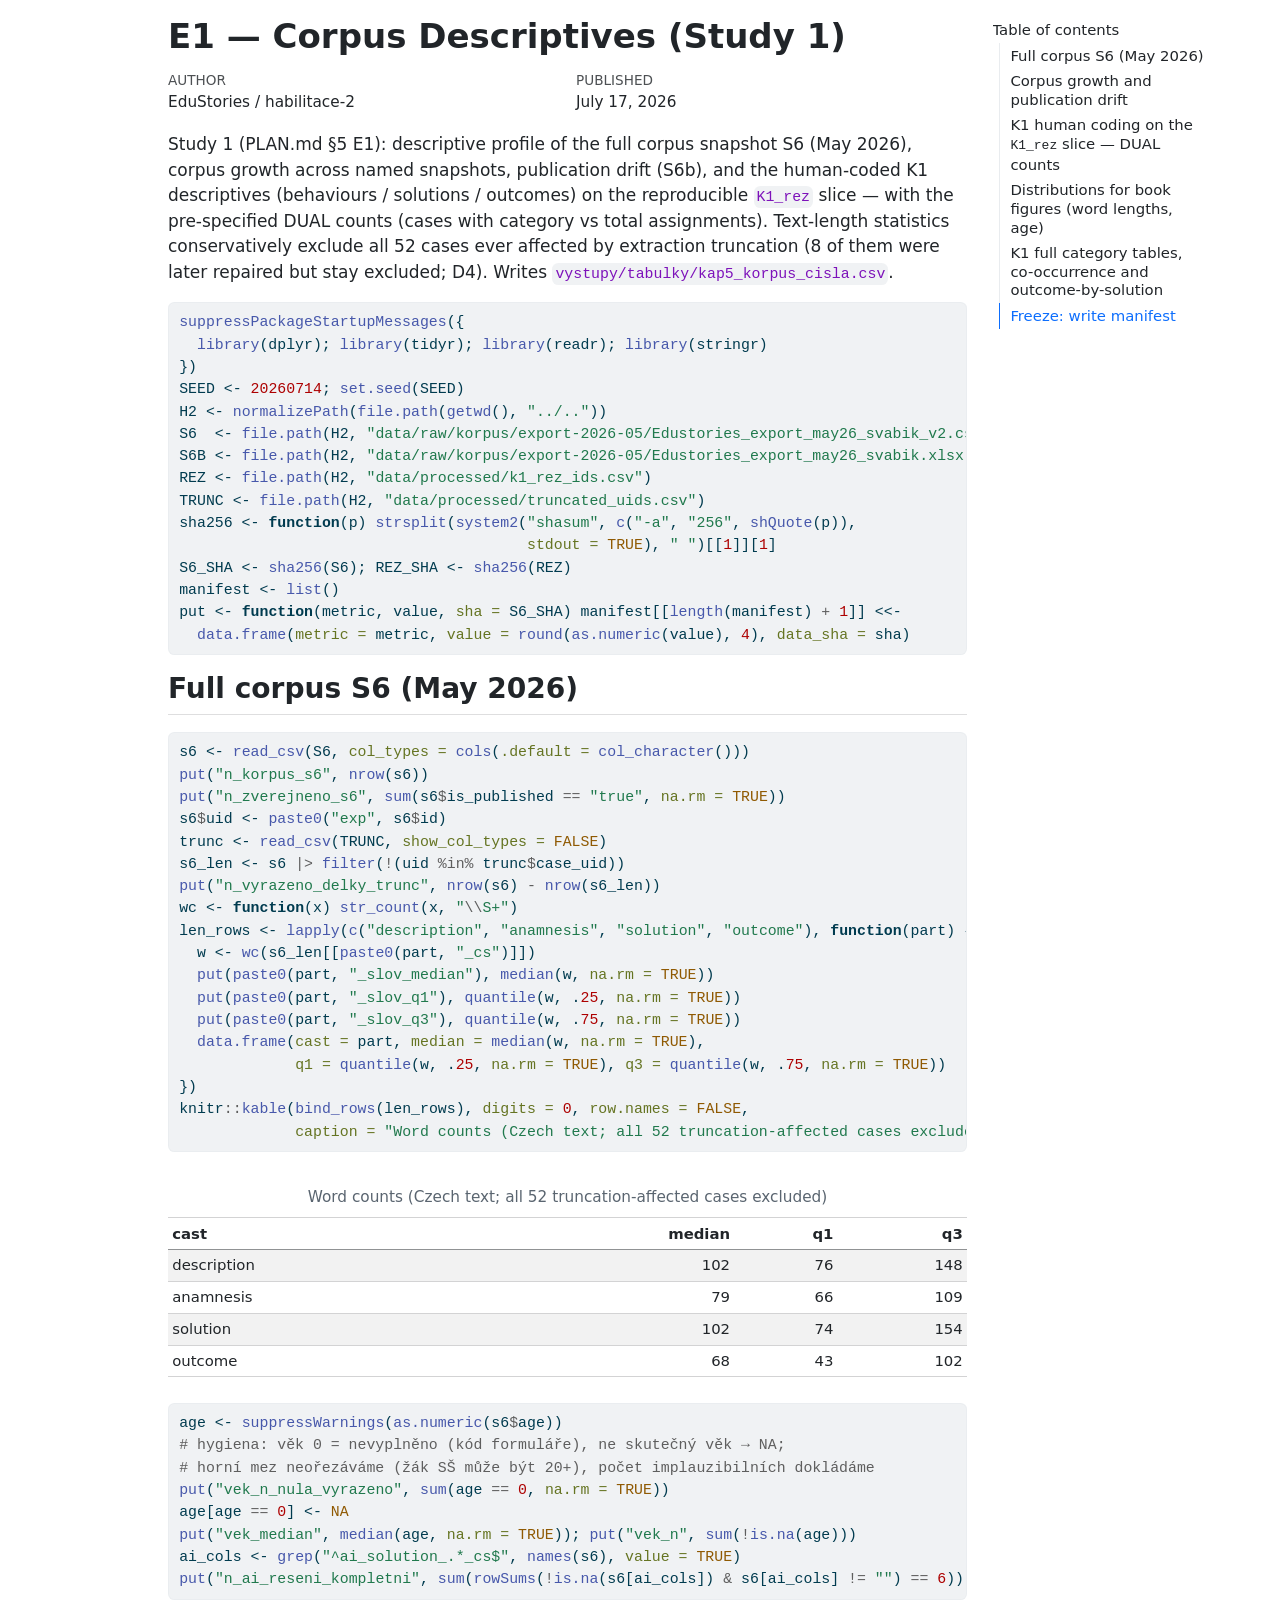
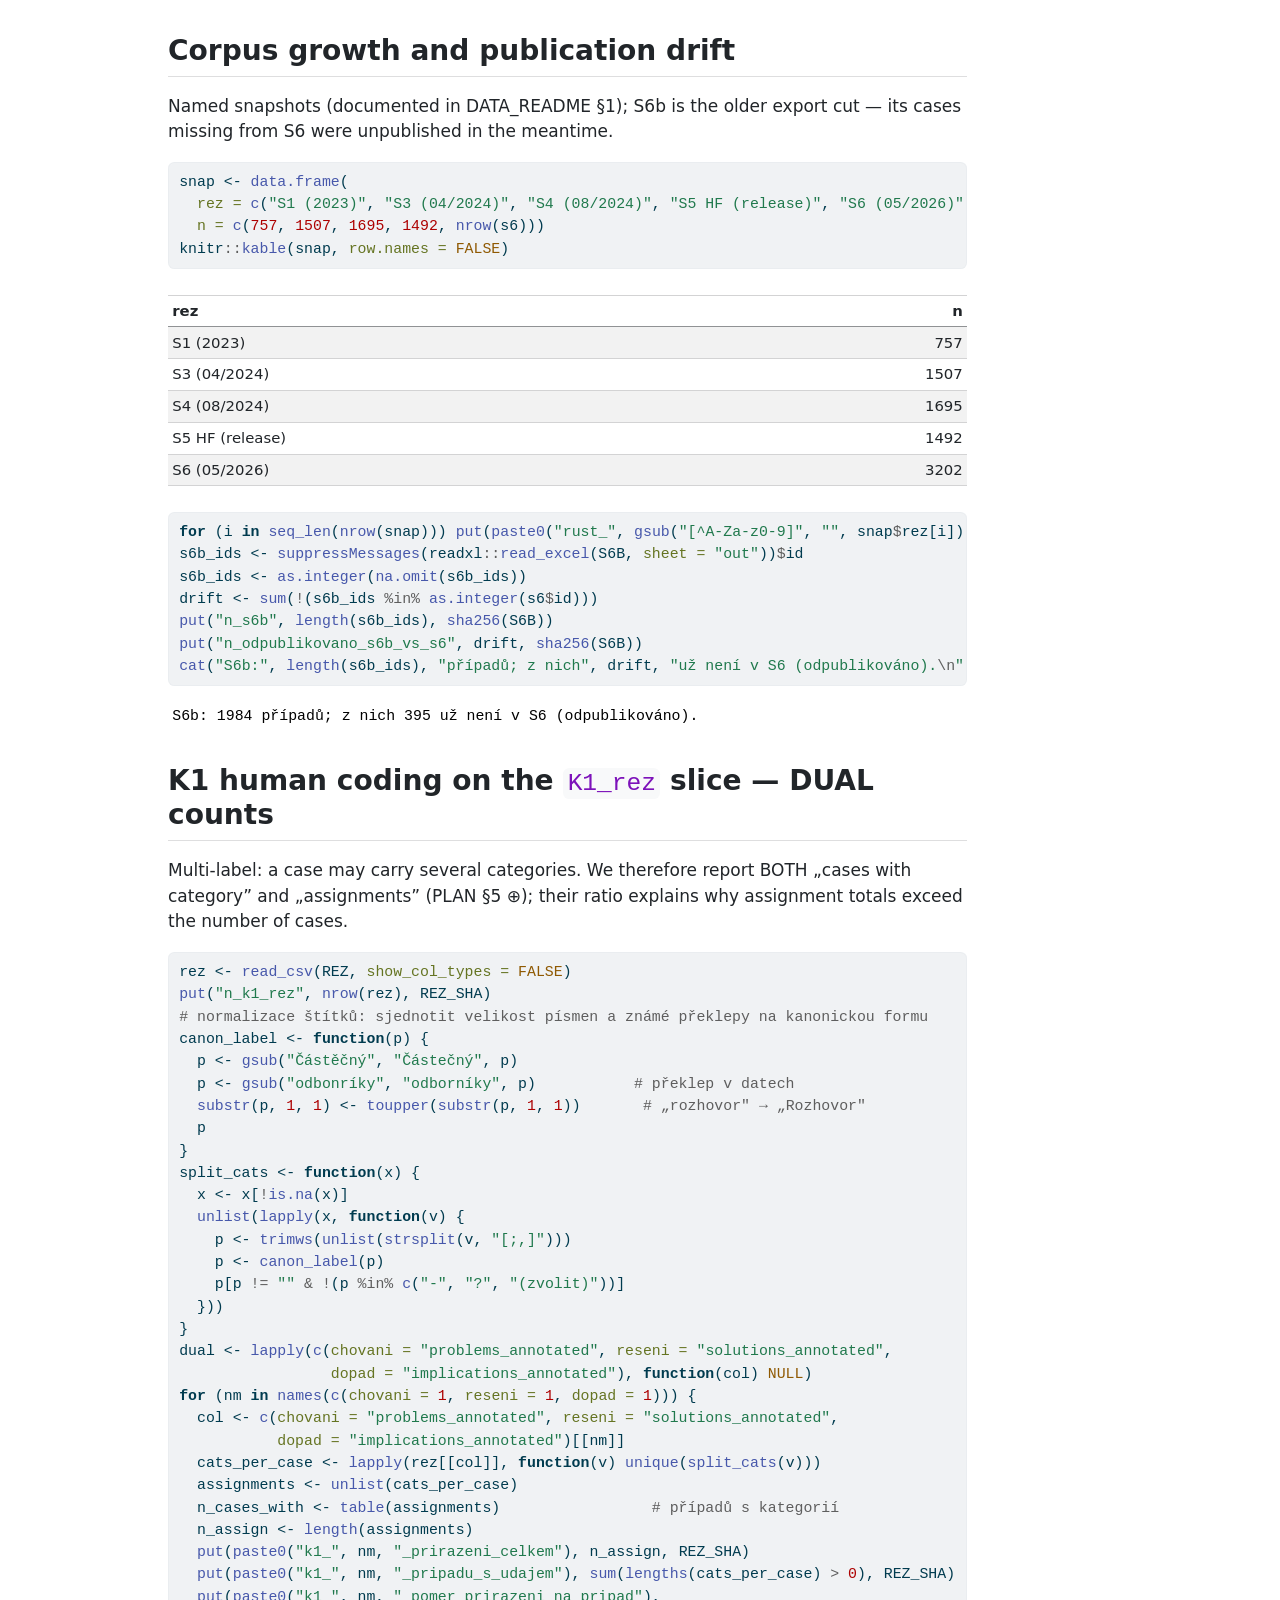
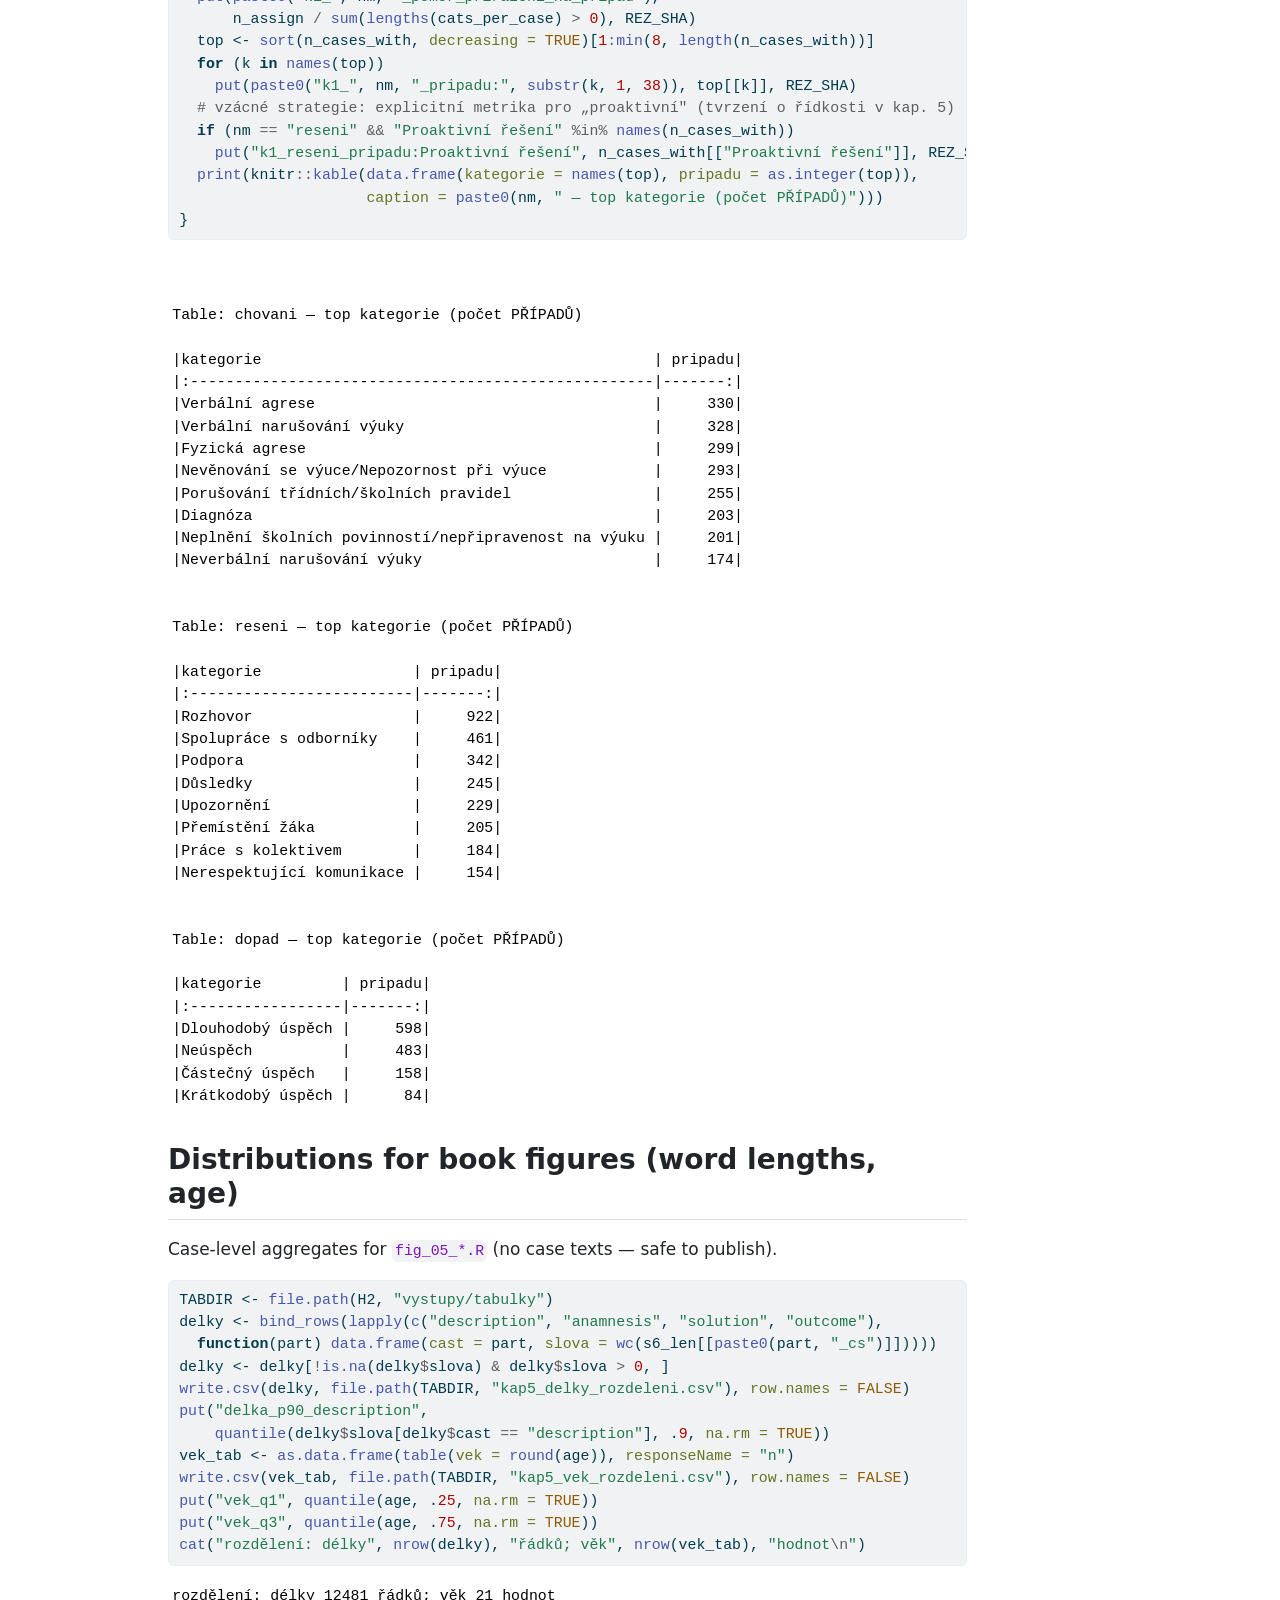
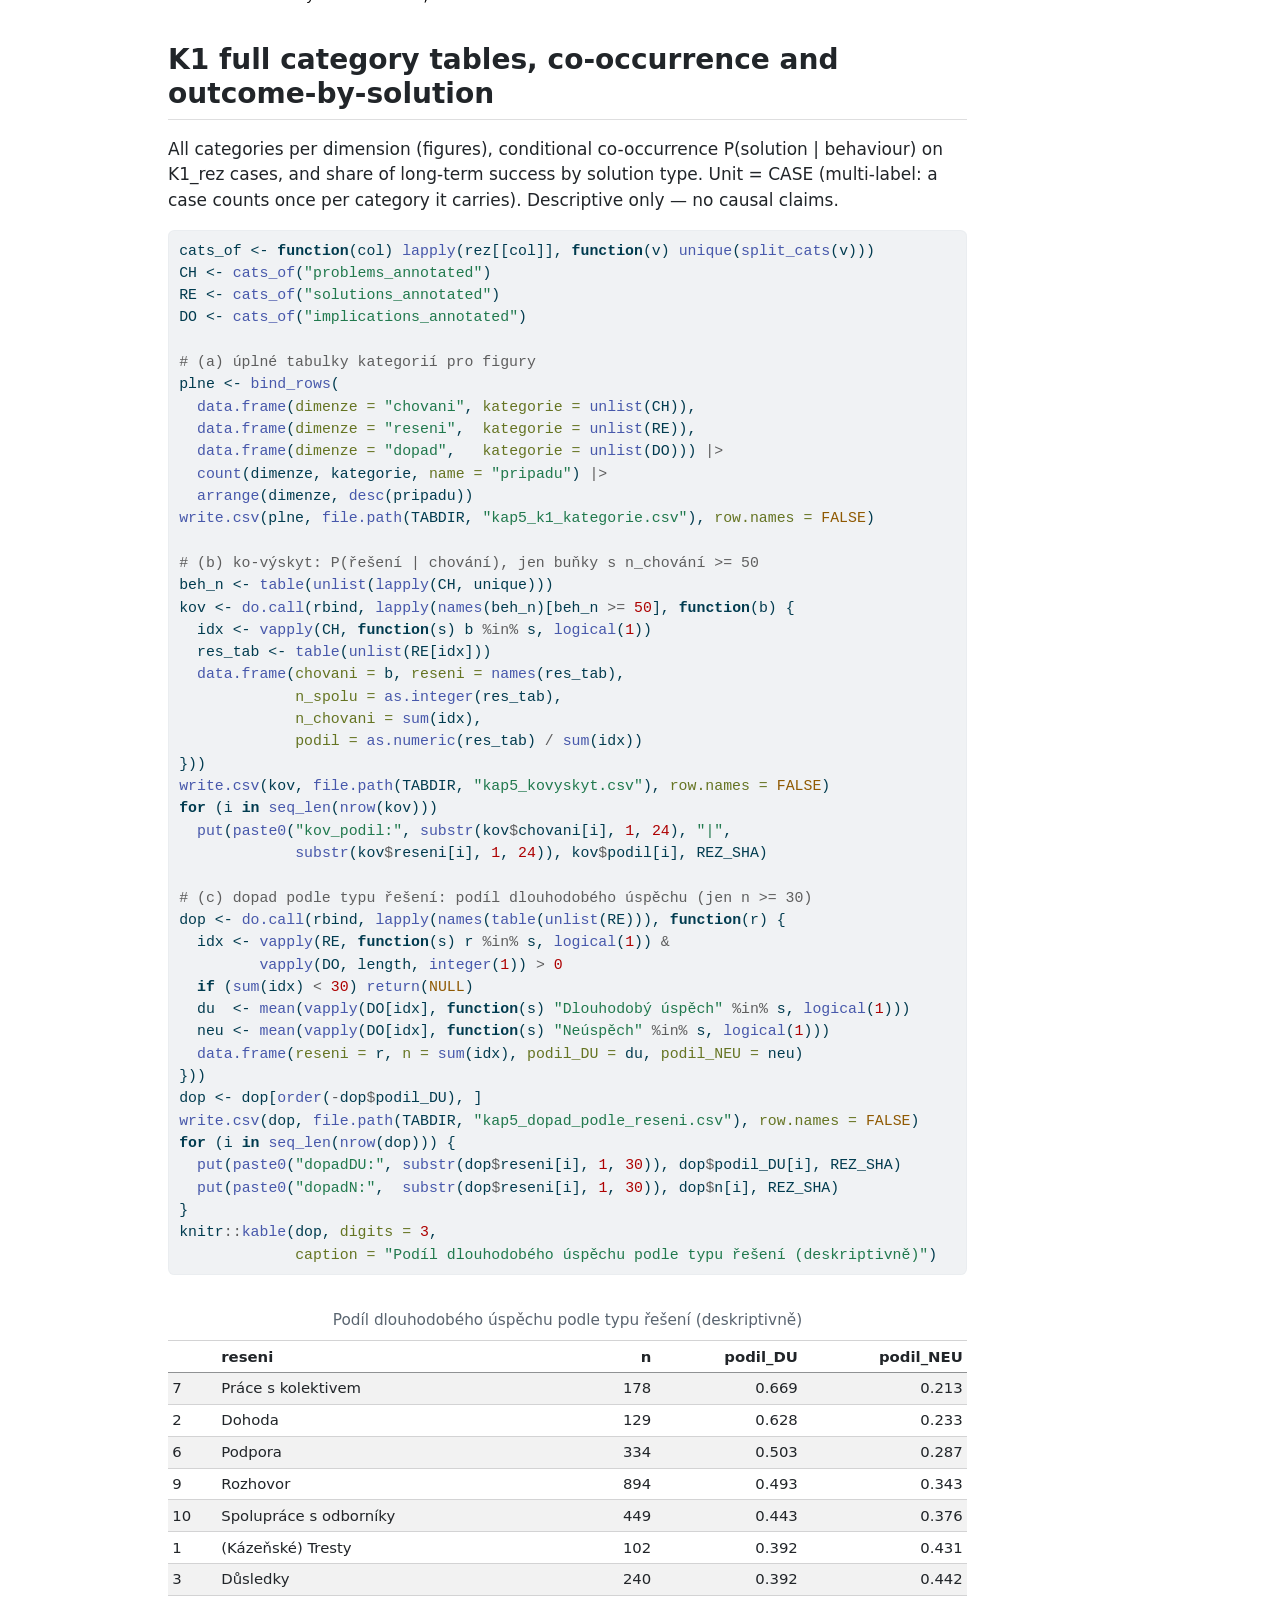
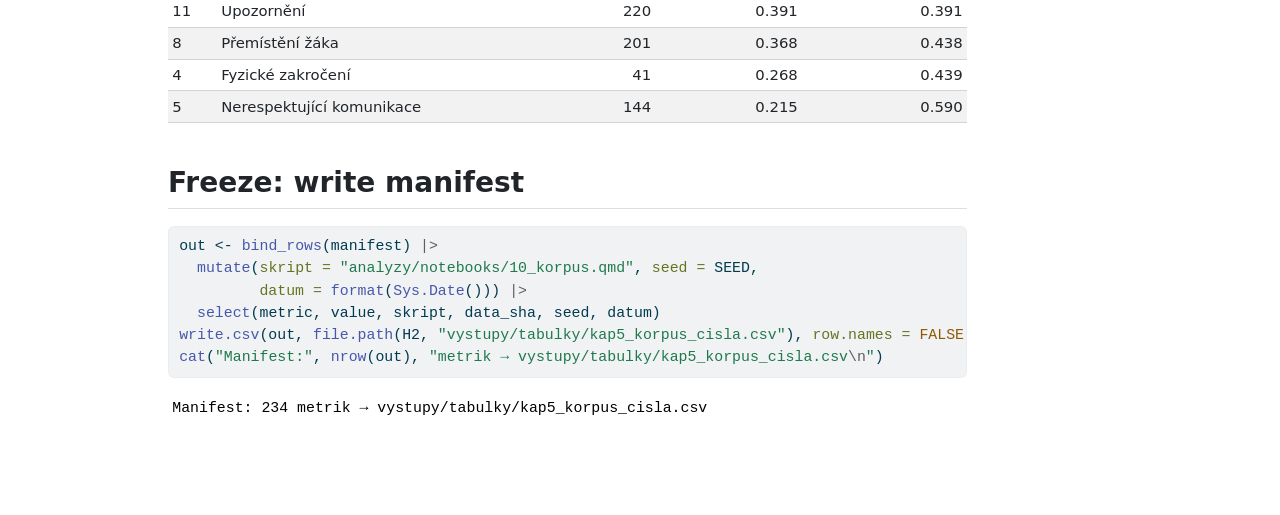
==== vystupy/reporty/10_korpus.html @ 0fcf9dd0 "Companion repozitář habilitační monografie: analytické notebooky, manifesty čísel, HTML reporty, fig" ====
<!DOCTYPE html>
<html xmlns="http://www.w3.org/1999/xhtml" lang="en" xml:lang="en"><head>

<meta charset="utf-8">
<meta name="generator" content="quarto-1.9.38">

<meta name="viewport" content="width=device-width, initial-scale=1.0, user-scalable=yes">

<meta name="author" content="EduStories / habilitace-2">
<meta name="dcterms.date" content="2026-07-17">

<title>E1 — Corpus Descriptives (Study 1)</title>
<style>

code{white-space: pre-wrap;}
span.smallcaps{font-variant: small-caps;}
div.columns{display: flex; gap: min(4vw, 1.5em);}
div.column{flex: auto; overflow-x: auto;}
div.hanging-indent{margin-left: 1.5em; text-indent: -1.5em;}
ul.task-list{list-style: none;}
ul.task-list li input[type="checkbox"] {
width: 0.8em;
margin: 0 0.8em 0.2em -1em;  vertical-align: middle;
}

html { -webkit-text-size-adjust: 100%; }
pre > code.sourceCode { white-space: pre; position: relative; }
pre > code.sourceCode > span { display: inline-block; line-height: 1.25; }
pre > code.sourceCode > span:empty { height: 1.2em; }
.sourceCode { overflow: visible; }
code.sourceCode > span { color: inherit; text-decoration: inherit; }
div.sourceCode { margin: 1em 0; }
pre.sourceCode { margin: 0; }
@media screen {
div.sourceCode { overflow: auto; }
}
@media print {
pre > code.sourceCode { white-space: pre-wrap; }
pre > code.sourceCode > span { text-indent: -5em; padding-left: 5em; }
}
pre.numberSource code
{ counter-reset: source-line 0; }
pre.numberSource code > span
{ position: relative; left: -4em; counter-increment: source-line; }
pre.numberSource code > span > a:first-child::before
{ content: counter(source-line);
position: relative; left: -1em; text-align: right; vertical-align: baseline;
border: none; display: inline-block;
-webkit-touch-callout: none; -webkit-user-select: none;
-khtml-user-select: none; -moz-user-select: none;
-ms-user-select: none; user-select: none;
padding: 0 4px; width: 4em;
}
pre.numberSource { margin-left: 3em; padding-left: 4px; }
div.sourceCode
{ }
@media screen {
pre > code.sourceCode > span > a:first-child::before { text-decoration: underline; }
}
</style>


<script>/*!
 * clipboard.js v2.0.11
 * https://clipboardjs.com/
 *
 * Licensed MIT © Zeno Rocha
 */
!function(t,e){"object"==typeof exports&&"object"==typeof module?module.exports=e():"function"==typeof define&&define.amd?define([],e):"object"==typeof exports?exports.ClipboardJS=e():t.ClipboardJS=e()}(this,function(){return n={686:function(t,e,n){"use strict";n.d(e,{default:function(){return b}});var e=n(279),i=n.n(e),e=n(370),u=n.n(e),e=n(817),r=n.n(e);function c(t){try{return document.execCommand(t)}catch(t){return}}var a=function(t){t=r()(t);return c("cut"),t};function o(t,e){var n,o,t=(n=t,o="rtl"===document.documentElement.getAttribute("dir"),(t=document.createElement("textarea")).style.fontSize="12pt",t.style.border="0",t.style.padding="0",t.style.margin="0",t.style.position="absolute",t.style[o?"right":"left"]="-9999px",o=window.pageYOffset||document.documentElement.scrollTop,t.style.top="".concat(o,"px"),t.setAttribute("readonly",""),t.value=n,t);return e.container.appendChild(t),e=r()(t),c("copy"),t.remove(),e}var f=function(t){var e=1<arguments.length&&void 0!==arguments[1]?arguments[1]:{container:document.body},n="";return"string"==typeof t?n=o(t,e):t instanceof HTMLInputElement&&!["text","search","url","tel","password"].includes(null==t?void 0:t.type)?n=o(t.value,e):(n=r()(t),c("copy")),n};function l(t){return(l="function"==typeof Symbol&&"symbol"==typeof Symbol.iterator?function(t){return typeof t}:function(t){return t&&"function"==typeof Symbol&&t.constructor===Symbol&&t!==Symbol.prototype?"symbol":typeof t})(t)}var s=function(){var t=0<arguments.length&&void 0!==arguments[0]?arguments[0]:{},e=t.action,n=void 0===e?"copy":e,o=t.container,e=t.target,t=t.text;if("copy"!==n&&"cut"!==n)throw new Error('Invalid "action" value, use either "copy" or "cut"');if(void 0!==e){if(!e||"object"!==l(e)||1!==e.nodeType)throw new Error('Invalid "target" value, use a valid Element');if("copy"===n&&e.hasAttribute("disabled"))throw new Error('Invalid "target" attribute. Please use "readonly" instead of "disabled" attribute');if("cut"===n&&(e.hasAttribute("readonly")||e.hasAttribute("disabled")))throw new Error('Invalid "target" attribute. You can\'t cut text from elements with "readonly" or "disabled" attributes')}return t?f(t,{container:o}):e?"cut"===n?a(e):f(e,{container:o}):void 0};function p(t){return(p="function"==typeof Symbol&&"symbol"==typeof Symbol.iterator?function(t){return typeof t}:function(t){return t&&"function"==typeof Symbol&&t.constructor===Symbol&&t!==Symbol.prototype?"symbol":typeof t})(t)}function d(t,e){for(var n=0;n<e.length;n++){var o=e[n];o.enumerable=o.enumerable||!1,o.configurable=!0,"value"in o&&(o.writable=!0),Object.defineProperty(t,o.key,o)}}function y(t,e){return(y=Object.setPrototypeOf||function(t,e){return t.__proto__=e,t})(t,e)}function h(n){var o=function(){if("undefined"==typeof Reflect||!Reflect.construct)return!1;if(Reflect.construct.sham)return!1;if("function"==typeof Proxy)return!0;try{return Date.prototype.toString.call(Reflect.construct(Date,[],function(){})),!0}catch(t){return!1}}();return function(){var t,e=v(n);return t=o?(t=v(this).constructor,Reflect.construct(e,arguments,t)):e.apply(this,arguments),e=this,!(t=t)||"object"!==p(t)&&"function"!=typeof t?function(t){if(void 0!==t)return t;throw new ReferenceError("this hasn't been initialised - super() hasn't been called")}(e):t}}function v(t){return(v=Object.setPrototypeOf?Object.getPrototypeOf:function(t){return t.__proto__||Object.getPrototypeOf(t)})(t)}function m(t,e){t="data-clipboard-".concat(t);if(e.hasAttribute(t))return e.getAttribute(t)}var b=function(){!function(t,e){if("function"!=typeof e&&null!==e)throw new TypeError("Super expression must either be null or a function");t.prototype=Object.create(e&&e.prototype,{constructor:{value:t,writable:!0,configurable:!0}}),e&&y(t,e)}(r,i());var t,e,n,o=h(r);function r(t,e){var n;return function(t){if(!(t instanceof r))throw new TypeError("Cannot call a class as a function")}(this),(n=o.call(this)).resolveOptions(e),n.listenClick(t),n}return t=r,n=[{key:"copy",value:function(t){var e=1<arguments.length&&void 0!==arguments[1]?arguments[1]:{container:document.body};return f(t,e)}},{key:"cut",value:function(t){return a(t)}},{key:"isSupported",value:function(){var t=0<arguments.length&&void 0!==arguments[0]?arguments[0]:["copy","cut"],t="string"==typeof t?[t]:t,e=!!document.queryCommandSupported;return t.forEach(function(t){e=e&&!!document.queryCommandSupported(t)}),e}}],(e=[{key:"resolveOptions",value:function(){var t=0<arguments.length&&void 0!==arguments[0]?arguments[0]:{};this.action="function"==typeof t.action?t.action:this.defaultAction,this.target="function"==typeof t.target?t.target:this.defaultTarget,this.text="function"==typeof t.text?t.text:this.defaultText,this.container="object"===p(t.container)?t.container:document.body}},{key:"listenClick",value:function(t){var e=this;this.listener=u()(t,"click",function(t){return e.onClick(t)})}},{key:"onClick",value:function(t){var e=t.delegateTarget||t.currentTarget,n=this.action(e)||"copy",t=s({action:n,container:this.container,target:this.target(e),text:this.text(e)});this.emit(t?"success":"error",{action:n,text:t,trigger:e,clearSelection:function(){e&&e.focus(),window.getSelection().removeAllRanges()}})}},{key:"defaultAction",value:function(t){return m("action",t)}},{key:"defaultTarget",value:function(t){t=m("target",t);if(t)return document.querySelector(t)}},{key:"defaultText",value:function(t){return m("text",t)}},{key:"destroy",value:function(){this.listener.destroy()}}])&&d(t.prototype,e),n&&d(t,n),r}()},828:function(t){var e;"undefined"==typeof Element||Element.prototype.matches||((e=Element.prototype).matches=e.matchesSelector||e.mozMatchesSelector||e.msMatchesSelector||e.oMatchesSelector||e.webkitMatchesSelector),t.exports=function(t,e){for(;t&&9!==t.nodeType;){if("function"==typeof t.matches&&t.matches(e))return t;t=t.parentNode}}},438:function(t,e,n){var u=n(828);function i(t,e,n,o,r){var i=function(e,n,t,o){return function(t){t.delegateTarget=u(t.target,n),t.delegateTarget&&o.call(e,t)}}.apply(this,arguments);return t.addEventListener(n,i,r),{destroy:function(){t.removeEventListener(n,i,r)}}}t.exports=function(t,e,n,o,r){return"function"==typeof t.addEventListener?i.apply(null,arguments):"function"==typeof n?i.bind(null,document).apply(null,arguments):("string"==typeof t&&(t=document.querySelectorAll(t)),Array.prototype.map.call(t,function(t){return i(t,e,n,o,r)}))}},879:function(t,n){n.node=function(t){return void 0!==t&&t instanceof HTMLElement&&1===t.nodeType},n.nodeList=function(t){var e=Object.prototype.toString.call(t);return void 0!==t&&("[object NodeList]"===e||"[object HTMLCollection]"===e)&&"length"in t&&(0===t.length||n.node(t[0]))},n.string=function(t){return"string"==typeof t||t instanceof String},n.fn=function(t){return"[object Function]"===Object.prototype.toString.call(t)}},370:function(t,e,n){var f=n(879),l=n(438);t.exports=function(t,e,n){if(!t&&!e&&!n)throw new Error("Missing required arguments");if(!f.string(e))throw new TypeError("Second argument must be a String");if(!f.fn(n))throw new TypeError("Third argument must be a Function");if(f.node(t))return c=e,a=n,(u=t).addEventListener(c,a),{destroy:function(){u.removeEventListener(c,a)}};if(f.nodeList(t))return o=t,r=e,i=n,Array.prototype.forEach.call(o,function(t){t.addEventListener(r,i)}),{destroy:function(){Array.prototype.forEach.call(o,function(t){t.removeEventListener(r,i)})}};if(f.string(t))return t=t,e=e,n=n,l(document.body,t,e,n);throw new TypeError("First argument must be a String, HTMLElement, HTMLCollection, or NodeList");var o,r,i,u,c,a}},817:function(t){t.exports=function(t){var e,n="SELECT"===t.nodeName?(t.focus(),t.value):"INPUT"===t.nodeName||"TEXTAREA"===t.nodeName?((e=t.hasAttribute("readonly"))||t.setAttribute("readonly",""),t.select(),t.setSelectionRange(0,t.value.length),e||t.removeAttribute("readonly"),t.value):(t.hasAttribute("contenteditable")&&t.focus(),n=window.getSelection(),(e=document.createRange()).selectNodeContents(t),n.removeAllRanges(),n.addRange(e),n.toString());return n}},279:function(t){function e(){}e.prototype={on:function(t,e,n){var o=this.e||(this.e={});return(o[t]||(o[t]=[])).push({fn:e,ctx:n}),this},once:function(t,e,n){var o=this;function r(){o.off(t,r),e.apply(n,arguments)}return r._=e,this.on(t,r,n)},emit:function(t){for(var e=[].slice.call(arguments,1),n=((this.e||(this.e={}))[t]||[]).slice(),o=0,r=n.length;o<r;o++)n[o].fn.apply(n[o].ctx,e);return this},off:function(t,e){var n=this.e||(this.e={}),o=n[t],r=[];if(o&&e)for(var i=0,u=o.length;i<u;i++)o[i].fn!==e&&o[i].fn._!==e&&r.push(o[i]);return r.length?n[t]=r:delete n[t],this}},t.exports=e,t.exports.TinyEmitter=e}},r={},o.n=function(t){var e=t&&t.__esModule?function(){return t.default}:function(){return t};return o.d(e,{a:e}),e},o.d=function(t,e){for(var n in e)o.o(e,n)&&!o.o(t,n)&&Object.defineProperty(t,n,{enumerable:!0,get:e[n]})},o.o=function(t,e){return Object.prototype.hasOwnProperty.call(t,e)},o(686).default;function o(t){if(r[t])return r[t].exports;var e=r[t]={exports:{}};return n[t](e,e.exports,o),e.exports}var n,r});</script>
<script src="[data-uri]" type="module"></script>
<script src="[data-uri]" type="module"></script>
<script>/**
 * @popperjs/core v2.11.7 - MIT License
 */

!function(e,t){"object"==typeof exports&&"undefined"!=typeof module?t(exports):"function"==typeof define&&define.amd?define(["exports"],t):t((e="undefined"!=typeof globalThis?globalThis:e||self).Popper={})}(this,(function(e){"use strict";function t(e){if(null==e)return window;if("[object Window]"!==e.toString()){var t=e.ownerDocument;return t&&t.defaultView||window}return e}function n(e){return e instanceof t(e).Element||e instanceof Element}function r(e){return e instanceof t(e).HTMLElement||e instanceof HTMLElement}function o(e){return"undefined"!=typeof ShadowRoot&&(e instanceof t(e).ShadowRoot||e instanceof ShadowRoot)}var i=Math.max,a=Math.min,s=Math.round;function f(){var e=navigator.userAgentData;return null!=e&&e.brands&&Array.isArray(e.brands)?e.brands.map((function(e){return e.brand+"/"+e.version})).join(" "):navigator.userAgent}function c(){return!/^((?!chrome|android).)*safari/i.test(f())}function p(e,o,i){void 0===o&&(o=!1),void 0===i&&(i=!1);var a=e.getBoundingClientRect(),f=1,p=1;o&&r(e)&&(f=e.offsetWidth>0&&s(a.width)/e.offsetWidth||1,p=e.offsetHeight>0&&s(a.height)/e.offsetHeight||1);var u=(n(e)?t(e):window).visualViewport,l=!c()&&i,d=(a.left+(l&&u?u.offsetLeft:0))/f,h=(a.top+(l&&u?u.offsetTop:0))/p,m=a.width/f,v=a.height/p;return{width:m,height:v,top:h,right:d+m,bottom:h+v,left:d,x:d,y:h}}function u(e){var n=t(e);return{scrollLeft:n.pageXOffset,scrollTop:n.pageYOffset}}function l(e){return e?(e.nodeName||"").toLowerCase():null}function d(e){return((n(e)?e.ownerDocument:e.document)||window.document).documentElement}function h(e){return p(d(e)).left+u(e).scrollLeft}function m(e){return t(e).getComputedStyle(e)}function v(e){var t=m(e),n=t.overflow,r=t.overflowX,o=t.overflowY;return/auto|scroll|overlay|hidden/.test(n+o+r)}function y(e,n,o){void 0===o&&(o=!1);var i,a,f=r(n),c=r(n)&&function(e){var t=e.getBoundingClientRect(),n=s(t.width)/e.offsetWidth||1,r=s(t.height)/e.offsetHeight||1;return 1!==n||1!==r}(n),m=d(n),y=p(e,c,o),g={scrollLeft:0,scrollTop:0},b={x:0,y:0};return(f||!f&&!o)&&(("body"!==l(n)||v(m))&&(g=(i=n)!==t(i)&&r(i)?{scrollLeft:(a=i).scrollLeft,scrollTop:a.scrollTop}:u(i)),r(n)?((b=p(n,!0)).x+=n.clientLeft,b.y+=n.clientTop):m&&(b.x=h(m))),{x:y.left+g.scrollLeft-b.x,y:y.top+g.scrollTop-b.y,width:y.width,height:y.height}}function g(e){var t=p(e),n=e.offsetWidth,r=e.offsetHeight;return Math.abs(t.width-n)<=1&&(n=t.width),Math.abs(t.height-r)<=1&&(r=t.height),{x:e.offsetLeft,y:e.offsetTop,width:n,height:r}}function b(e){return"html"===l(e)?e:e.assignedSlot||e.parentNode||(o(e)?e.host:null)||d(e)}function x(e){return["html","body","#document"].indexOf(l(e))>=0?e.ownerDocument.body:r(e)&&v(e)?e:x(b(e))}function w(e,n){var r;void 0===n&&(n=[]);var o=x(e),i=o===(null==(r=e.ownerDocument)?void 0:r.body),a=t(o),s=i?[a].concat(a.visualViewport||[],v(o)?o:[]):o,f=n.concat(s);return i?f:f.concat(w(b(s)))}function O(e){return["table","td","th"].indexOf(l(e))>=0}function j(e){return r(e)&&"fixed"!==m(e).position?e.offsetParent:null}function E(e){for(var n=t(e),i=j(e);i&&O(i)&&"static"===m(i).position;)i=j(i);return i&&("html"===l(i)||"body"===l(i)&&"static"===m(i).position)?n:i||function(e){var t=/firefox/i.test(f());if(/Trident/i.test(f())&&r(e)&&"fixed"===m(e).position)return null;var n=b(e);for(o(n)&&(n=n.host);r(n)&&["html","body"].indexOf(l(n))<0;){var i=m(n);if("none"!==i.transform||"none"!==i.perspective||"paint"===i.contain||-1!==["transform","perspective"].indexOf(i.willChange)||t&&"filter"===i.willChange||t&&i.filter&&"none"!==i.filter)return n;n=n.parentNode}return null}(e)||n}var D="top",A="bottom",L="right",P="left",M="auto",k=[D,A,L,P],W="start",B="end",H="viewport",T="popper",R=k.reduce((function(e,t){return e.concat([t+"-"+W,t+"-"+B])}),[]),S=[].concat(k,[M]).reduce((function(e,t){return e.concat([t,t+"-"+W,t+"-"+B])}),[]),V=["beforeRead","read","afterRead","beforeMain","main","afterMain","beforeWrite","write","afterWrite"];function q(e){var t=new Map,n=new Set,r=[];function o(e){n.add(e.name),[].concat(e.requires||[],e.requiresIfExists||[]).forEach((function(e){if(!n.has(e)){var r=t.get(e);r&&o(r)}})),r.push(e)}return e.forEach((function(e){t.set(e.name,e)})),e.forEach((function(e){n.has(e.name)||o(e)})),r}function C(e){return e.split("-")[0]}function N(e,t){var n=t.getRootNode&&t.getRootNode();if(e.contains(t))return!0;if(n&&o(n)){var r=t;do{if(r&&e.isSameNode(r))return!0;r=r.parentNode||r.host}while(r)}return!1}function I(e){return Object.assign({},e,{left:e.x,top:e.y,right:e.x+e.width,bottom:e.y+e.height})}function _(e,r,o){return r===H?I(function(e,n){var r=t(e),o=d(e),i=r.visualViewport,a=o.clientWidth,s=o.clientHeight,f=0,p=0;if(i){a=i.width,s=i.height;var u=c();(u||!u&&"fixed"===n)&&(f=i.offsetLeft,p=i.offsetTop)}return{width:a,height:s,x:f+h(e),y:p}}(e,o)):n(r)?function(e,t){var n=p(e,!1,"fixed"===t);return n.top=n.top+e.clientTop,n.left=n.left+e.clientLeft,n.bottom=n.top+e.clientHeight,n.right=n.left+e.clientWidth,n.width=e.clientWidth,n.height=e.clientHeight,n.x=n.left,n.y=n.top,n}(r,o):I(function(e){var t,n=d(e),r=u(e),o=null==(t=e.ownerDocument)?void 0:t.body,a=i(n.scrollWidth,n.clientWidth,o?o.scrollWidth:0,o?o.clientWidth:0),s=i(n.scrollHeight,n.clientHeight,o?o.scrollHeight:0,o?o.clientHeight:0),f=-r.scrollLeft+h(e),c=-r.scrollTop;return"rtl"===m(o||n).direction&&(f+=i(n.clientWidth,o?o.clientWidth:0)-a),{width:a,height:s,x:f,y:c}}(d(e)))}function F(e,t,o,s){var f="clippingParents"===t?function(e){var t=w(b(e)),o=["absolute","fixed"].indexOf(m(e).position)>=0&&r(e)?E(e):e;return n(o)?t.filter((function(e){return n(e)&&N(e,o)&&"body"!==l(e)})):[]}(e):[].concat(t),c=[].concat(f,[o]),p=c[0],u=c.reduce((function(t,n){var r=_(e,n,s);return t.top=i(r.top,t.top),t.right=a(r.right,t.right),t.bottom=a(r.bottom,t.bottom),t.left=i(r.left,t.left),t}),_(e,p,s));return u.width=u.right-u.left,u.height=u.bottom-u.top,u.x=u.left,u.y=u.top,u}function U(e){return e.split("-")[1]}function z(e){return["top","bottom"].indexOf(e)>=0?"x":"y"}function X(e){var t,n=e.reference,r=e.element,o=e.placement,i=o?C(o):null,a=o?U(o):null,s=n.x+n.width/2-r.width/2,f=n.y+n.height/2-r.height/2;switch(i){case D:t={x:s,y:n.y-r.height};break;case A:t={x:s,y:n.y+n.height};break;case L:t={x:n.x+n.width,y:f};break;case P:t={x:n.x-r.width,y:f};break;default:t={x:n.x,y:n.y}}var c=i?z(i):null;if(null!=c){var p="y"===c?"height":"width";switch(a){case W:t[c]=t[c]-(n[p]/2-r[p]/2);break;case B:t[c]=t[c]+(n[p]/2-r[p]/2)}}return t}function Y(e){return Object.assign({},{top:0,right:0,bottom:0,left:0},e)}function G(e,t){return t.reduce((function(t,n){return t[n]=e,t}),{})}function J(e,t){void 0===t&&(t={});var r=t,o=r.placement,i=void 0===o?e.placement:o,a=r.strategy,s=void 0===a?e.strategy:a,f=r.boundary,c=void 0===f?"clippingParents":f,u=r.rootBoundary,l=void 0===u?H:u,h=r.elementContext,m=void 0===h?T:h,v=r.altBoundary,y=void 0!==v&&v,g=r.padding,b=void 0===g?0:g,x=Y("number"!=typeof b?b:G(b,k)),w=m===T?"reference":T,O=e.rects.popper,j=e.elements[y?w:m],E=F(n(j)?j:j.contextElement||d(e.elements.popper),c,l,s),P=p(e.elements.reference),M=X({reference:P,element:O,strategy:"absolute",placement:i}),W=I(Object.assign({},O,M)),B=m===T?W:P,R={top:E.top-B.top+x.top,bottom:B.bottom-E.bottom+x.bottom,left:E.left-B.left+x.left,right:B.right-E.right+x.right},S=e.modifiersData.offset;if(m===T&&S){var V=S[i];Object.keys(R).forEach((function(e){var t=[L,A].indexOf(e)>=0?1:-1,n=[D,A].indexOf(e)>=0?"y":"x";R[e]+=V[n]*t}))}return R}var K={placement:"bottom",modifiers:[],strategy:"absolute"};function Q(){for(var e=arguments.length,t=new Array(e),n=0;n<e;n++)t[n]=arguments[n];return!t.some((function(e){return!(e&&"function"==typeof e.getBoundingClientRect)}))}function Z(e){void 0===e&&(e={});var t=e,r=t.defaultModifiers,o=void 0===r?[]:r,i=t.defaultOptions,a=void 0===i?K:i;return function(e,t,r){void 0===r&&(r=a);var i,s,f={placement:"bottom",orderedModifiers:[],options:Object.assign({},K,a),modifiersData:{},elements:{reference:e,popper:t},attributes:{},styles:{}},c=[],p=!1,u={state:f,setOptions:function(r){var i="function"==typeof r?r(f.options):r;l(),f.options=Object.assign({},a,f.options,i),f.scrollParents={reference:n(e)?w(e):e.contextElement?w(e.contextElement):[],popper:w(t)};var s,p,d=function(e){var t=q(e);return V.reduce((function(e,n){return e.concat(t.filter((function(e){return e.phase===n})))}),[])}((s=[].concat(o,f.options.modifiers),p=s.reduce((function(e,t){var n=e[t.name];return e[t.name]=n?Object.assign({},n,t,{options:Object.assign({},n.options,t.options),data:Object.assign({},n.data,t.data)}):t,e}),{}),Object.keys(p).map((function(e){return p[e]}))));return f.orderedModifiers=d.filter((function(e){return e.enabled})),f.orderedModifiers.forEach((function(e){var t=e.name,n=e.options,r=void 0===n?{}:n,o=e.effect;if("function"==typeof o){var i=o({state:f,name:t,instance:u,options:r}),a=function(){};c.push(i||a)}})),u.update()},forceUpdate:function(){if(!p){var e=f.elements,t=e.reference,n=e.popper;if(Q(t,n)){f.rects={reference:y(t,E(n),"fixed"===f.options.strategy),popper:g(n)},f.reset=!1,f.placement=f.options.placement,f.orderedModifiers.forEach((function(e){return f.modifiersData[e.name]=Object.assign({},e.data)}));for(var r=0;r<f.orderedModifiers.length;r++)if(!0!==f.reset){var o=f.orderedModifiers[r],i=o.fn,a=o.options,s=void 0===a?{}:a,c=o.name;"function"==typeof i&&(f=i({state:f,options:s,name:c,instance:u})||f)}else f.reset=!1,r=-1}}},update:(i=function(){return new Promise((function(e){u.forceUpdate(),e(f)}))},function(){return s||(s=new Promise((function(e){Promise.resolve().then((function(){s=void 0,e(i())}))}))),s}),destroy:function(){l(),p=!0}};if(!Q(e,t))return u;function l(){c.forEach((function(e){return e()})),c=[]}return u.setOptions(r).then((function(e){!p&&r.onFirstUpdate&&r.onFirstUpdate(e)})),u}}var $={passive:!0};var ee={name:"eventListeners",enabled:!0,phase:"write",fn:function(){},effect:function(e){var n=e.state,r=e.instance,o=e.options,i=o.scroll,a=void 0===i||i,s=o.resize,f=void 0===s||s,c=t(n.elements.popper),p=[].concat(n.scrollParents.reference,n.scrollParents.popper);return a&&p.forEach((function(e){e.addEventListener("scroll",r.update,$)})),f&&c.addEventListener("resize",r.update,$),function(){a&&p.forEach((function(e){e.removeEventListener("scroll",r.update,$)})),f&&c.removeEventListener("resize",r.update,$)}},data:{}};var te={name:"popperOffsets",enabled:!0,phase:"read",fn:function(e){var t=e.state,n=e.name;t.modifiersData[n]=X({reference:t.rects.reference,element:t.rects.popper,strategy:"absolute",placement:t.placement})},data:{}},ne={top:"auto",right:"auto",bottom:"auto",left:"auto"};function re(e){var n,r=e.popper,o=e.popperRect,i=e.placement,a=e.variation,f=e.offsets,c=e.position,p=e.gpuAcceleration,u=e.adaptive,l=e.roundOffsets,h=e.isFixed,v=f.x,y=void 0===v?0:v,g=f.y,b=void 0===g?0:g,x="function"==typeof l?l({x:y,y:b}):{x:y,y:b};y=x.x,b=x.y;var w=f.hasOwnProperty("x"),O=f.hasOwnProperty("y"),j=P,M=D,k=window;if(u){var W=E(r),H="clientHeight",T="clientWidth";if(W===t(r)&&"static"!==m(W=d(r)).position&&"absolute"===c&&(H="scrollHeight",T="scrollWidth"),W=W,i===D||(i===P||i===L)&&a===B)M=A,b-=(h&&W===k&&k.visualViewport?k.visualViewport.height:W[H])-o.height,b*=p?1:-1;if(i===P||(i===D||i===A)&&a===B)j=L,y-=(h&&W===k&&k.visualViewport?k.visualViewport.width:W[T])-o.width,y*=p?1:-1}var R,S=Object.assign({position:c},u&&ne),V=!0===l?function(e,t){var n=e.x,r=e.y,o=t.devicePixelRatio||1;return{x:s(n*o)/o||0,y:s(r*o)/o||0}}({x:y,y:b},t(r)):{x:y,y:b};return y=V.x,b=V.y,p?Object.assign({},S,((R={})[M]=O?"0":"",R[j]=w?"0":"",R.transform=(k.devicePixelRatio||1)<=1?"translate("+y+"px, "+b+"px)":"translate3d("+y+"px, "+b+"px, 0)",R)):Object.assign({},S,((n={})[M]=O?b+"px":"",n[j]=w?y+"px":"",n.transform="",n))}var oe={name:"computeStyles",enabled:!0,phase:"beforeWrite",fn:function(e){var t=e.state,n=e.options,r=n.gpuAcceleration,o=void 0===r||r,i=n.adaptive,a=void 0===i||i,s=n.roundOffsets,f=void 0===s||s,c={placement:C(t.placement),variation:U(t.placement),popper:t.elements.popper,popperRect:t.rects.popper,gpuAcceleration:o,isFixed:"fixed"===t.options.strategy};null!=t.modifiersData.popperOffsets&&(t.styles.popper=Object.assign({},t.styles.popper,re(Object.assign({},c,{offsets:t.modifiersData.popperOffsets,position:t.options.strategy,adaptive:a,roundOffsets:f})))),null!=t.modifiersData.arrow&&(t.styles.arrow=Object.assign({},t.styles.arrow,re(Object.assign({},c,{offsets:t.modifiersData.arrow,position:"absolute",adaptive:!1,roundOffsets:f})))),t.attributes.popper=Object.assign({},t.attributes.popper,{"data-popper-placement":t.placement})},data:{}};var ie={name:"applyStyles",enabled:!0,phase:"write",fn:function(e){var t=e.state;Object.keys(t.elements).forEach((function(e){var n=t.styles[e]||{},o=t.attributes[e]||{},i=t.elements[e];r(i)&&l(i)&&(Object.assign(i.style,n),Object.keys(o).forEach((function(e){var t=o[e];!1===t?i.removeAttribute(e):i.setAttribute(e,!0===t?"":t)})))}))},effect:function(e){var t=e.state,n={popper:{position:t.options.strategy,left:"0",top:"0",margin:"0"},arrow:{position:"absolute"},reference:{}};return Object.assign(t.elements.popper.style,n.popper),t.styles=n,t.elements.arrow&&Object.assign(t.elements.arrow.style,n.arrow),function(){Object.keys(t.elements).forEach((function(e){var o=t.elements[e],i=t.attributes[e]||{},a=Object.keys(t.styles.hasOwnProperty(e)?t.styles[e]:n[e]).reduce((function(e,t){return e[t]="",e}),{});r(o)&&l(o)&&(Object.assign(o.style,a),Object.keys(i).forEach((function(e){o.removeAttribute(e)})))}))}},requires:["computeStyles"]};var ae={name:"offset",enabled:!0,phase:"main",requires:["popperOffsets"],fn:function(e){var t=e.state,n=e.options,r=e.name,o=n.offset,i=void 0===o?[0,0]:o,a=S.reduce((function(e,n){return e[n]=function(e,t,n){var r=C(e),o=[P,D].indexOf(r)>=0?-1:1,i="function"==typeof n?n(Object.assign({},t,{placement:e})):n,a=i[0],s=i[1];return a=a||0,s=(s||0)*o,[P,L].indexOf(r)>=0?{x:s,y:a}:{x:a,y:s}}(n,t.rects,i),e}),{}),s=a[t.placement],f=s.x,c=s.y;null!=t.modifiersData.popperOffsets&&(t.modifiersData.popperOffsets.x+=f,t.modifiersData.popperOffsets.y+=c),t.modifiersData[r]=a}},se={left:"right",right:"left",bottom:"top",top:"bottom"};function fe(e){return e.replace(/left|right|bottom|top/g,(function(e){return se[e]}))}var ce={start:"end",end:"start"};function pe(e){return e.replace(/start|end/g,(function(e){return ce[e]}))}function ue(e,t){void 0===t&&(t={});var n=t,r=n.placement,o=n.boundary,i=n.rootBoundary,a=n.padding,s=n.flipVariations,f=n.allowedAutoPlacements,c=void 0===f?S:f,p=U(r),u=p?s?R:R.filter((function(e){return U(e)===p})):k,l=u.filter((function(e){return c.indexOf(e)>=0}));0===l.length&&(l=u);var d=l.reduce((function(t,n){return t[n]=J(e,{placement:n,boundary:o,rootBoundary:i,padding:a})[C(n)],t}),{});return Object.keys(d).sort((function(e,t){return d[e]-d[t]}))}var le={name:"flip",enabled:!0,phase:"main",fn:function(e){var t=e.state,n=e.options,r=e.name;if(!t.modifiersData[r]._skip){for(var o=n.mainAxis,i=void 0===o||o,a=n.altAxis,s=void 0===a||a,f=n.fallbackPlacements,c=n.padding,p=n.boundary,u=n.rootBoundary,l=n.altBoundary,d=n.flipVariations,h=void 0===d||d,m=n.allowedAutoPlacements,v=t.options.placement,y=C(v),g=f||(y===v||!h?[fe(v)]:function(e){if(C(e)===M)return[];var t=fe(e);return[pe(e),t,pe(t)]}(v)),b=[v].concat(g).reduce((function(e,n){return e.concat(C(n)===M?ue(t,{placement:n,boundary:p,rootBoundary:u,padding:c,flipVariations:h,allowedAutoPlacements:m}):n)}),[]),x=t.rects.reference,w=t.rects.popper,O=new Map,j=!0,E=b[0],k=0;k<b.length;k++){var B=b[k],H=C(B),T=U(B)===W,R=[D,A].indexOf(H)>=0,S=R?"width":"height",V=J(t,{placement:B,boundary:p,rootBoundary:u,altBoundary:l,padding:c}),q=R?T?L:P:T?A:D;x[S]>w[S]&&(q=fe(q));var N=fe(q),I=[];if(i&&I.push(V[H]<=0),s&&I.push(V[q]<=0,V[N]<=0),I.every((function(e){return e}))){E=B,j=!1;break}O.set(B,I)}if(j)for(var _=function(e){var t=b.find((function(t){var n=O.get(t);if(n)return n.slice(0,e).every((function(e){return e}))}));if(t)return E=t,"break"},F=h?3:1;F>0;F--){if("break"===_(F))break}t.placement!==E&&(t.modifiersData[r]._skip=!0,t.placement=E,t.reset=!0)}},requiresIfExists:["offset"],data:{_skip:!1}};function de(e,t,n){return i(e,a(t,n))}var he={name:"preventOverflow",enabled:!0,phase:"main",fn:function(e){var t=e.state,n=e.options,r=e.name,o=n.mainAxis,s=void 0===o||o,f=n.altAxis,c=void 0!==f&&f,p=n.boundary,u=n.rootBoundary,l=n.altBoundary,d=n.padding,h=n.tether,m=void 0===h||h,v=n.tetherOffset,y=void 0===v?0:v,b=J(t,{boundary:p,rootBoundary:u,padding:d,altBoundary:l}),x=C(t.placement),w=U(t.placement),O=!w,j=z(x),M="x"===j?"y":"x",k=t.modifiersData.popperOffsets,B=t.rects.reference,H=t.rects.popper,T="function"==typeof y?y(Object.assign({},t.rects,{placement:t.placement})):y,R="number"==typeof T?{mainAxis:T,altAxis:T}:Object.assign({mainAxis:0,altAxis:0},T),S=t.modifiersData.offset?t.modifiersData.offset[t.placement]:null,V={x:0,y:0};if(k){if(s){var q,N="y"===j?D:P,I="y"===j?A:L,_="y"===j?"height":"width",F=k[j],X=F+b[N],Y=F-b[I],G=m?-H[_]/2:0,K=w===W?B[_]:H[_],Q=w===W?-H[_]:-B[_],Z=t.elements.arrow,$=m&&Z?g(Z):{width:0,height:0},ee=t.modifiersData["arrow#persistent"]?t.modifiersData["arrow#persistent"].padding:{top:0,right:0,bottom:0,left:0},te=ee[N],ne=ee[I],re=de(0,B[_],$[_]),oe=O?B[_]/2-G-re-te-R.mainAxis:K-re-te-R.mainAxis,ie=O?-B[_]/2+G+re+ne+R.mainAxis:Q+re+ne+R.mainAxis,ae=t.elements.arrow&&E(t.elements.arrow),se=ae?"y"===j?ae.clientTop||0:ae.clientLeft||0:0,fe=null!=(q=null==S?void 0:S[j])?q:0,ce=F+ie-fe,pe=de(m?a(X,F+oe-fe-se):X,F,m?i(Y,ce):Y);k[j]=pe,V[j]=pe-F}if(c){var ue,le="x"===j?D:P,he="x"===j?A:L,me=k[M],ve="y"===M?"height":"width",ye=me+b[le],ge=me-b[he],be=-1!==[D,P].indexOf(x),xe=null!=(ue=null==S?void 0:S[M])?ue:0,we=be?ye:me-B[ve]-H[ve]-xe+R.altAxis,Oe=be?me+B[ve]+H[ve]-xe-R.altAxis:ge,je=m&&be?function(e,t,n){var r=de(e,t,n);return r>n?n:r}(we,me,Oe):de(m?we:ye,me,m?Oe:ge);k[M]=je,V[M]=je-me}t.modifiersData[r]=V}},requiresIfExists:["offset"]};var me={name:"arrow",enabled:!0,phase:"main",fn:function(e){var t,n=e.state,r=e.name,o=e.options,i=n.elements.arrow,a=n.modifiersData.popperOffsets,s=C(n.placement),f=z(s),c=[P,L].indexOf(s)>=0?"height":"width";if(i&&a){var p=function(e,t){return Y("number"!=typeof(e="function"==typeof e?e(Object.assign({},t.rects,{placement:t.placement})):e)?e:G(e,k))}(o.padding,n),u=g(i),l="y"===f?D:P,d="y"===f?A:L,h=n.rects.reference[c]+n.rects.reference[f]-a[f]-n.rects.popper[c],m=a[f]-n.rects.reference[f],v=E(i),y=v?"y"===f?v.clientHeight||0:v.clientWidth||0:0,b=h/2-m/2,x=p[l],w=y-u[c]-p[d],O=y/2-u[c]/2+b,j=de(x,O,w),M=f;n.modifiersData[r]=((t={})[M]=j,t.centerOffset=j-O,t)}},effect:function(e){var t=e.state,n=e.options.element,r=void 0===n?"[data-popper-arrow]":n;null!=r&&("string"!=typeof r||(r=t.elements.popper.querySelector(r)))&&N(t.elements.popper,r)&&(t.elements.arrow=r)},requires:["popperOffsets"],requiresIfExists:["preventOverflow"]};function ve(e,t,n){return void 0===n&&(n={x:0,y:0}),{top:e.top-t.height-n.y,right:e.right-t.width+n.x,bottom:e.bottom-t.height+n.y,left:e.left-t.width-n.x}}function ye(e){return[D,L,A,P].some((function(t){return e[t]>=0}))}var ge={name:"hide",enabled:!0,phase:"main",requiresIfExists:["preventOverflow"],fn:function(e){var t=e.state,n=e.name,r=t.rects.reference,o=t.rects.popper,i=t.modifiersData.preventOverflow,a=J(t,{elementContext:"reference"}),s=J(t,{altBoundary:!0}),f=ve(a,r),c=ve(s,o,i),p=ye(f),u=ye(c);t.modifiersData[n]={referenceClippingOffsets:f,popperEscapeOffsets:c,isReferenceHidden:p,hasPopperEscaped:u},t.attributes.popper=Object.assign({},t.attributes.popper,{"data-popper-reference-hidden":p,"data-popper-escaped":u})}},be=Z({defaultModifiers:[ee,te,oe,ie]}),xe=[ee,te,oe,ie,ae,le,he,me,ge],we=Z({defaultModifiers:xe});e.applyStyles=ie,e.arrow=me,e.computeStyles=oe,e.createPopper=we,e.createPopperLite=be,e.defaultModifiers=xe,e.detectOverflow=J,e.eventListeners=ee,e.flip=le,e.hide=ge,e.offset=ae,e.popperGenerator=Z,e.popperOffsets=te,e.preventOverflow=he,Object.defineProperty(e,"__esModule",{value:!0})}));

</script>
<script>!function(e,t){"object"==typeof exports&&"undefined"!=typeof module?module.exports=t(require("@popperjs/core")):"function"==typeof define&&define.amd?define(["@popperjs/core"],t):(e=e||self).tippy=t(e.Popper)}(this,(function(e){"use strict";var t={passive:!0,capture:!0},n=function(){return document.body};function r(e,t,n){if(Array.isArray(e)){var r=e[t];return null==r?Array.isArray(n)?n[t]:n:r}return e}function o(e,t){var n={}.toString.call(e);return 0===n.indexOf("[object")&&n.indexOf(t+"]")>-1}function i(e,t){return"function"==typeof e?e.apply(void 0,t):e}function a(e,t){return 0===t?e:function(r){clearTimeout(n),n=setTimeout((function(){e(r)}),t)};var n}function s(e,t){var n=Object.assign({},e);return t.forEach((function(e){delete n[e]})),n}function u(e){return[].concat(e)}function c(e,t){-1===e.indexOf(t)&&e.push(t)}function p(e){return e.split("-")[0]}function f(e){return[].slice.call(e)}function l(e){return Object.keys(e).reduce((function(t,n){return void 0!==e[n]&&(t[n]=e[n]),t}),{})}function d(){return document.createElement("div")}function v(e){return["Element","Fragment"].some((function(t){return o(e,t)}))}function m(e){return o(e,"MouseEvent")}function g(e){return!(!e||!e._tippy||e._tippy.reference!==e)}function h(e){return v(e)?[e]:function(e){return o(e,"NodeList")}(e)?f(e):Array.isArray(e)?e:f(document.querySelectorAll(e))}function b(e,t){e.forEach((function(e){e&&(e.style.transitionDuration=t+"ms")}))}function y(e,t){e.forEach((function(e){e&&e.setAttribute("data-state",t)}))}function w(e){var t,n=u(e)[0];return null!=n&&null!=(t=n.ownerDocument)&&t.body?n.ownerDocument:document}function E(e,t,n){var r=t+"EventListener";["transitionend","webkitTransitionEnd"].forEach((function(t){e[r](t,n)}))}function O(e,t){for(var n=t;n;){var r;if(e.contains(n))return!0;n=null==n.getRootNode||null==(r=n.getRootNode())?void 0:r.host}return!1}var x={isTouch:!1},C=0;function T(){x.isTouch||(x.isTouch=!0,window.performance&&document.addEventListener("mousemove",A))}function A(){var e=performance.now();e-C<20&&(x.isTouch=!1,document.removeEventListener("mousemove",A)),C=e}function L(){var e=document.activeElement;if(g(e)){var t=e._tippy;e.blur&&!t.state.isVisible&&e.blur()}}var D=!!("undefined"!=typeof window&&"undefined"!=typeof document)&&!!window.msCrypto,R=Object.assign({appendTo:n,aria:{content:"auto",expanded:"auto"},delay:0,duration:[300,250],getReferenceClientRect:null,hideOnClick:!0,ignoreAttributes:!1,interactive:!1,interactiveBorder:2,interactiveDebounce:0,moveTransition:"",offset:[0,10],onAfterUpdate:function(){},onBeforeUpdate:function(){},onCreate:function(){},onDestroy:function(){},onHidden:function(){},onHide:function(){},onMount:function(){},onShow:function(){},onShown:function(){},onTrigger:function(){},onUntrigger:function(){},onClickOutside:function(){},placement:"top",plugins:[],popperOptions:{},render:null,showOnCreate:!1,touch:!0,trigger:"mouseenter focus",triggerTarget:null},{animateFill:!1,followCursor:!1,inlinePositioning:!1,sticky:!1},{allowHTML:!1,animation:"fade",arrow:!0,content:"",inertia:!1,maxWidth:350,role:"tooltip",theme:"",zIndex:9999}),k=Object.keys(R);function P(e){var t=(e.plugins||[]).reduce((function(t,n){var r,o=n.name,i=n.defaultValue;o&&(t[o]=void 0!==e[o]?e[o]:null!=(r=R[o])?r:i);return t}),{});return Object.assign({},e,t)}function j(e,t){var n=Object.assign({},t,{content:i(t.content,[e])},t.ignoreAttributes?{}:function(e,t){return(t?Object.keys(P(Object.assign({},R,{plugins:t}))):k).reduce((function(t,n){var r=(e.getAttribute("data-tippy-"+n)||"").trim();if(!r)return t;if("content"===n)t[n]=r;else try{t[n]=JSON.parse(r)}catch(e){t[n]=r}return t}),{})}(e,t.plugins));return n.aria=Object.assign({},R.aria,n.aria),n.aria={expanded:"auto"===n.aria.expanded?t.interactive:n.aria.expanded,content:"auto"===n.aria.content?t.interactive?null:"describedby":n.aria.content},n}function M(e,t){e.innerHTML=t}function V(e){var t=d();return!0===e?t.className="tippy-arrow":(t.className="tippy-svg-arrow",v(e)?t.appendChild(e):M(t,e)),t}function I(e,t){v(t.content)?(M(e,""),e.appendChild(t.content)):"function"!=typeof t.content&&(t.allowHTML?M(e,t.content):e.textContent=t.content)}function S(e){var t=e.firstElementChild,n=f(t.children);return{box:t,content:n.find((function(e){return e.classList.contains("tippy-content")})),arrow:n.find((function(e){return e.classList.contains("tippy-arrow")||e.classList.contains("tippy-svg-arrow")})),backdrop:n.find((function(e){return e.classList.contains("tippy-backdrop")}))}}function N(e){var t=d(),n=d();n.className="tippy-box",n.setAttribute("data-state","hidden"),n.setAttribute("tabindex","-1");var r=d();function o(n,r){var o=S(t),i=o.box,a=o.content,s=o.arrow;r.theme?i.setAttribute("data-theme",r.theme):i.removeAttribute("data-theme"),"string"==typeof r.animation?i.setAttribute("data-animation",r.animation):i.removeAttribute("data-animation"),r.inertia?i.setAttribute("data-inertia",""):i.removeAttribute("data-inertia"),i.style.maxWidth="number"==typeof r.maxWidth?r.maxWidth+"px":r.maxWidth,r.role?i.setAttribute("role",r.role):i.removeAttribute("role"),n.content===r.content&&n.allowHTML===r.allowHTML||I(a,e.props),r.arrow?s?n.arrow!==r.arrow&&(i.removeChild(s),i.appendChild(V(r.arrow))):i.appendChild(V(r.arrow)):s&&i.removeChild(s)}return r.className="tippy-content",r.setAttribute("data-state","hidden"),I(r,e.props),t.appendChild(n),n.appendChild(r),o(e.props,e.props),{popper:t,onUpdate:o}}N.$$tippy=!0;var B=1,H=[],U=[];function _(o,s){var v,g,h,C,T,A,L,k,M=j(o,Object.assign({},R,P(l(s)))),V=!1,I=!1,N=!1,_=!1,F=[],W=a(we,M.interactiveDebounce),X=B++,Y=(k=M.plugins).filter((function(e,t){return k.indexOf(e)===t})),$={id:X,reference:o,popper:d(),popperInstance:null,props:M,state:{isEnabled:!0,isVisible:!1,isDestroyed:!1,isMounted:!1,isShown:!1},plugins:Y,clearDelayTimeouts:function(){clearTimeout(v),clearTimeout(g),cancelAnimationFrame(h)},setProps:function(e){if($.state.isDestroyed)return;ae("onBeforeUpdate",[$,e]),be();var t=$.props,n=j(o,Object.assign({},t,l(e),{ignoreAttributes:!0}));$.props=n,he(),t.interactiveDebounce!==n.interactiveDebounce&&(ce(),W=a(we,n.interactiveDebounce));t.triggerTarget&&!n.triggerTarget?u(t.triggerTarget).forEach((function(e){e.removeAttribute("aria-expanded")})):n.triggerTarget&&o.removeAttribute("aria-expanded");ue(),ie(),J&&J(t,n);$.popperInstance&&(Ce(),Ae().forEach((function(e){requestAnimationFrame(e._tippy.popperInstance.forceUpdate)})));ae("onAfterUpdate",[$,e])},setContent:function(e){$.setProps({content:e})},show:function(){var e=$.state.isVisible,t=$.state.isDestroyed,o=!$.state.isEnabled,a=x.isTouch&&!$.props.touch,s=r($.props.duration,0,R.duration);if(e||t||o||a)return;if(te().hasAttribute("disabled"))return;if(ae("onShow",[$],!1),!1===$.props.onShow($))return;$.state.isVisible=!0,ee()&&(z.style.visibility="visible");ie(),de(),$.state.isMounted||(z.style.transition="none");if(ee()){var u=re(),p=u.box,f=u.content;b([p,f],0)}A=function(){var e;if($.state.isVisible&&!_){if(_=!0,z.offsetHeight,z.style.transition=$.props.moveTransition,ee()&&$.props.animation){var t=re(),n=t.box,r=t.content;b([n,r],s),y([n,r],"visible")}se(),ue(),c(U,$),null==(e=$.popperInstance)||e.forceUpdate(),ae("onMount",[$]),$.props.animation&&ee()&&function(e,t){me(e,t)}(s,(function(){$.state.isShown=!0,ae("onShown",[$])}))}},function(){var e,t=$.props.appendTo,r=te();e=$.props.interactive&&t===n||"parent"===t?r.parentNode:i(t,[r]);e.contains(z)||e.appendChild(z);$.state.isMounted=!0,Ce()}()},hide:function(){var e=!$.state.isVisible,t=$.state.isDestroyed,n=!$.state.isEnabled,o=r($.props.duration,1,R.duration);if(e||t||n)return;if(ae("onHide",[$],!1),!1===$.props.onHide($))return;$.state.isVisible=!1,$.state.isShown=!1,_=!1,V=!1,ee()&&(z.style.visibility="hidden");if(ce(),ve(),ie(!0),ee()){var i=re(),a=i.box,s=i.content;$.props.animation&&(b([a,s],o),y([a,s],"hidden"))}se(),ue(),$.props.animation?ee()&&function(e,t){me(e,(function(){!$.state.isVisible&&z.parentNode&&z.parentNode.contains(z)&&t()}))}(o,$.unmount):$.unmount()},hideWithInteractivity:function(e){ne().addEventListener("mousemove",W),c(H,W),W(e)},enable:function(){$.state.isEnabled=!0},disable:function(){$.hide(),$.state.isEnabled=!1},unmount:function(){$.state.isVisible&&$.hide();if(!$.state.isMounted)return;Te(),Ae().forEach((function(e){e._tippy.unmount()})),z.parentNode&&z.parentNode.removeChild(z);U=U.filter((function(e){return e!==$})),$.state.isMounted=!1,ae("onHidden",[$])},destroy:function(){if($.state.isDestroyed)return;$.clearDelayTimeouts(),$.unmount(),be(),delete o._tippy,$.state.isDestroyed=!0,ae("onDestroy",[$])}};if(!M.render)return $;var q=M.render($),z=q.popper,J=q.onUpdate;z.setAttribute("data-tippy-root",""),z.id="tippy-"+$.id,$.popper=z,o._tippy=$,z._tippy=$;var G=Y.map((function(e){return e.fn($)})),K=o.hasAttribute("aria-expanded");return he(),ue(),ie(),ae("onCreate",[$]),M.showOnCreate&&Le(),z.addEventListener("mouseenter",(function(){$.props.interactive&&$.state.isVisible&&$.clearDelayTimeouts()})),z.addEventListener("mouseleave",(function(){$.props.interactive&&$.props.trigger.indexOf("mouseenter")>=0&&ne().addEventListener("mousemove",W)})),$;function Q(){var e=$.props.touch;return Array.isArray(e)?e:[e,0]}function Z(){return"hold"===Q()[0]}function ee(){var e;return!(null==(e=$.props.render)||!e.$$tippy)}function te(){return L||o}function ne(){var e=te().parentNode;return e?w(e):document}function re(){return S(z)}function oe(e){return $.state.isMounted&&!$.state.isVisible||x.isTouch||C&&"focus"===C.type?0:r($.props.delay,e?0:1,R.delay)}function ie(e){void 0===e&&(e=!1),z.style.pointerEvents=$.props.interactive&&!e?"":"none",z.style.zIndex=""+$.props.zIndex}function ae(e,t,n){var r;(void 0===n&&(n=!0),G.forEach((function(n){n[e]&&n[e].apply(n,t)})),n)&&(r=$.props)[e].apply(r,t)}function se(){var e=$.props.aria;if(e.content){var t="aria-"+e.content,n=z.id;u($.props.triggerTarget||o).forEach((function(e){var r=e.getAttribute(t);if($.state.isVisible)e.setAttribute(t,r?r+" "+n:n);else{var o=r&&r.replace(n,"").trim();o?e.setAttribute(t,o):e.removeAttribute(t)}}))}}function ue(){!K&&$.props.aria.expanded&&u($.props.triggerTarget||o).forEach((function(e){$.props.interactive?e.setAttribute("aria-expanded",$.state.isVisible&&e===te()?"true":"false"):e.removeAttribute("aria-expanded")}))}function ce(){ne().removeEventListener("mousemove",W),H=H.filter((function(e){return e!==W}))}function pe(e){if(!x.isTouch||!N&&"mousedown"!==e.type){var t=e.composedPath&&e.composedPath()[0]||e.target;if(!$.props.interactive||!O(z,t)){if(u($.props.triggerTarget||o).some((function(e){return O(e,t)}))){if(x.isTouch)return;if($.state.isVisible&&$.props.trigger.indexOf("click")>=0)return}else ae("onClickOutside",[$,e]);!0===$.props.hideOnClick&&($.clearDelayTimeouts(),$.hide(),I=!0,setTimeout((function(){I=!1})),$.state.isMounted||ve())}}}function fe(){N=!0}function le(){N=!1}function de(){var e=ne();e.addEventListener("mousedown",pe,!0),e.addEventListener("touchend",pe,t),e.addEventListener("touchstart",le,t),e.addEventListener("touchmove",fe,t)}function ve(){var e=ne();e.removeEventListener("mousedown",pe,!0),e.removeEventListener("touchend",pe,t),e.removeEventListener("touchstart",le,t),e.removeEventListener("touchmove",fe,t)}function me(e,t){var n=re().box;function r(e){e.target===n&&(E(n,"remove",r),t())}if(0===e)return t();E(n,"remove",T),E(n,"add",r),T=r}function ge(e,t,n){void 0===n&&(n=!1),u($.props.triggerTarget||o).forEach((function(r){r.addEventListener(e,t,n),F.push({node:r,eventType:e,handler:t,options:n})}))}function he(){var e;Z()&&(ge("touchstart",ye,{passive:!0}),ge("touchend",Ee,{passive:!0})),(e=$.props.trigger,e.split(/\s+/).filter(Boolean)).forEach((function(e){if("manual"!==e)switch(ge(e,ye),e){case"mouseenter":ge("mouseleave",Ee);break;case"focus":ge(D?"focusout":"blur",Oe);break;case"focusin":ge("focusout",Oe)}}))}function be(){F.forEach((function(e){var t=e.node,n=e.eventType,r=e.handler,o=e.options;t.removeEventListener(n,r,o)})),F=[]}function ye(e){var t,n=!1;if($.state.isEnabled&&!xe(e)&&!I){var r="focus"===(null==(t=C)?void 0:t.type);C=e,L=e.currentTarget,ue(),!$.state.isVisible&&m(e)&&H.forEach((function(t){return t(e)})),"click"===e.type&&($.props.trigger.indexOf("mouseenter")<0||V)&&!1!==$.props.hideOnClick&&$.state.isVisible?n=!0:Le(e),"click"===e.type&&(V=!n),n&&!r&&De(e)}}function we(e){var t=e.target,n=te().contains(t)||z.contains(t);"mousemove"===e.type&&n||function(e,t){var n=t.clientX,r=t.clientY;return e.every((function(e){var t=e.popperRect,o=e.popperState,i=e.props.interactiveBorder,a=p(o.placement),s=o.modifiersData.offset;if(!s)return!0;var u="bottom"===a?s.top.y:0,c="top"===a?s.bottom.y:0,f="right"===a?s.left.x:0,l="left"===a?s.right.x:0,d=t.top-r+u>i,v=r-t.bottom-c>i,m=t.left-n+f>i,g=n-t.right-l>i;return d||v||m||g}))}(Ae().concat(z).map((function(e){var t,n=null==(t=e._tippy.popperInstance)?void 0:t.state;return n?{popperRect:e.getBoundingClientRect(),popperState:n,props:M}:null})).filter(Boolean),e)&&(ce(),De(e))}function Ee(e){xe(e)||$.props.trigger.indexOf("click")>=0&&V||($.props.interactive?$.hideWithInteractivity(e):De(e))}function Oe(e){$.props.trigger.indexOf("focusin")<0&&e.target!==te()||$.props.interactive&&e.relatedTarget&&z.contains(e.relatedTarget)||De(e)}function xe(e){return!!x.isTouch&&Z()!==e.type.indexOf("touch")>=0}function Ce(){Te();var t=$.props,n=t.popperOptions,r=t.placement,i=t.offset,a=t.getReferenceClientRect,s=t.moveTransition,u=ee()?S(z).arrow:null,c=a?{getBoundingClientRect:a,contextElement:a.contextElement||te()}:o,p=[{name:"offset",options:{offset:i}},{name:"preventOverflow",options:{padding:{top:2,bottom:2,left:5,right:5}}},{name:"flip",options:{padding:5}},{name:"computeStyles",options:{adaptive:!s}},{name:"$$tippy",enabled:!0,phase:"beforeWrite",requires:["computeStyles"],fn:function(e){var t=e.state;if(ee()){var n=re().box;["placement","reference-hidden","escaped"].forEach((function(e){"placement"===e?n.setAttribute("data-placement",t.placement):t.attributes.popper["data-popper-"+e]?n.setAttribute("data-"+e,""):n.removeAttribute("data-"+e)})),t.attributes.popper={}}}}];ee()&&u&&p.push({name:"arrow",options:{element:u,padding:3}}),p.push.apply(p,(null==n?void 0:n.modifiers)||[]),$.popperInstance=e.createPopper(c,z,Object.assign({},n,{placement:r,onFirstUpdate:A,modifiers:p}))}function Te(){$.popperInstance&&($.popperInstance.destroy(),$.popperInstance=null)}function Ae(){return f(z.querySelectorAll("[data-tippy-root]"))}function Le(e){$.clearDelayTimeouts(),e&&ae("onTrigger",[$,e]),de();var t=oe(!0),n=Q(),r=n[0],o=n[1];x.isTouch&&"hold"===r&&o&&(t=o),t?v=setTimeout((function(){$.show()}),t):$.show()}function De(e){if($.clearDelayTimeouts(),ae("onUntrigger",[$,e]),$.state.isVisible){if(!($.props.trigger.indexOf("mouseenter")>=0&&$.props.trigger.indexOf("click")>=0&&["mouseleave","mousemove"].indexOf(e.type)>=0&&V)){var t=oe(!1);t?g=setTimeout((function(){$.state.isVisible&&$.hide()}),t):h=requestAnimationFrame((function(){$.hide()}))}}else ve()}}function F(e,n){void 0===n&&(n={});var r=R.plugins.concat(n.plugins||[]);document.addEventListener("touchstart",T,t),window.addEventListener("blur",L);var o=Object.assign({},n,{plugins:r}),i=h(e).reduce((function(e,t){var n=t&&_(t,o);return n&&e.push(n),e}),[]);return v(e)?i[0]:i}F.defaultProps=R,F.setDefaultProps=function(e){Object.keys(e).forEach((function(t){R[t]=e[t]}))},F.currentInput=x;var W=Object.assign({},e.applyStyles,{effect:function(e){var t=e.state,n={popper:{position:t.options.strategy,left:"0",top:"0",margin:"0"},arrow:{position:"absolute"},reference:{}};Object.assign(t.elements.popper.style,n.popper),t.styles=n,t.elements.arrow&&Object.assign(t.elements.arrow.style,n.arrow)}}),X={mouseover:"mouseenter",focusin:"focus",click:"click"};var Y={name:"animateFill",defaultValue:!1,fn:function(e){var t;if(null==(t=e.props.render)||!t.$$tippy)return{};var n=S(e.popper),r=n.box,o=n.content,i=e.props.animateFill?function(){var e=d();return e.className="tippy-backdrop",y([e],"hidden"),e}():null;return{onCreate:function(){i&&(r.insertBefore(i,r.firstElementChild),r.setAttribute("data-animatefill",""),r.style.overflow="hidden",e.setProps({arrow:!1,animation:"shift-away"}))},onMount:function(){if(i){var e=r.style.transitionDuration,t=Number(e.replace("ms",""));o.style.transitionDelay=Math.round(t/10)+"ms",i.style.transitionDuration=e,y([i],"visible")}},onShow:function(){i&&(i.style.transitionDuration="0ms")},onHide:function(){i&&y([i],"hidden")}}}};var $={clientX:0,clientY:0},q=[];function z(e){var t=e.clientX,n=e.clientY;$={clientX:t,clientY:n}}var J={name:"followCursor",defaultValue:!1,fn:function(e){var t=e.reference,n=w(e.props.triggerTarget||t),r=!1,o=!1,i=!0,a=e.props;function s(){return"initial"===e.props.followCursor&&e.state.isVisible}function u(){n.addEventListener("mousemove",f)}function c(){n.removeEventListener("mousemove",f)}function p(){r=!0,e.setProps({getReferenceClientRect:null}),r=!1}function f(n){var r=!n.target||t.contains(n.target),o=e.props.followCursor,i=n.clientX,a=n.clientY,s=t.getBoundingClientRect(),u=i-s.left,c=a-s.top;!r&&e.props.interactive||e.setProps({getReferenceClientRect:function(){var e=t.getBoundingClientRect(),n=i,r=a;"initial"===o&&(n=e.left+u,r=e.top+c);var s="horizontal"===o?e.top:r,p="vertical"===o?e.right:n,f="horizontal"===o?e.bottom:r,l="vertical"===o?e.left:n;return{width:p-l,height:f-s,top:s,right:p,bottom:f,left:l}}})}function l(){e.props.followCursor&&(q.push({instance:e,doc:n}),function(e){e.addEventListener("mousemove",z)}(n))}function d(){0===(q=q.filter((function(t){return t.instance!==e}))).filter((function(e){return e.doc===n})).length&&function(e){e.removeEventListener("mousemove",z)}(n)}return{onCreate:l,onDestroy:d,onBeforeUpdate:function(){a=e.props},onAfterUpdate:function(t,n){var i=n.followCursor;r||void 0!==i&&a.followCursor!==i&&(d(),i?(l(),!e.state.isMounted||o||s()||u()):(c(),p()))},onMount:function(){e.props.followCursor&&!o&&(i&&(f($),i=!1),s()||u())},onTrigger:function(e,t){m(t)&&($={clientX:t.clientX,clientY:t.clientY}),o="focus"===t.type},onHidden:function(){e.props.followCursor&&(p(),c(),i=!0)}}}};var G={name:"inlinePositioning",defaultValue:!1,fn:function(e){var t,n=e.reference;var r=-1,o=!1,i=[],a={name:"tippyInlinePositioning",enabled:!0,phase:"afterWrite",fn:function(o){var a=o.state;e.props.inlinePositioning&&(-1!==i.indexOf(a.placement)&&(i=[]),t!==a.placement&&-1===i.indexOf(a.placement)&&(i.push(a.placement),e.setProps({getReferenceClientRect:function(){return function(e){return function(e,t,n,r){if(n.length<2||null===e)return t;if(2===n.length&&r>=0&&n[0].left>n[1].right)return n[r]||t;switch(e){case"top":case"bottom":var o=n[0],i=n[n.length-1],a="top"===e,s=o.top,u=i.bottom,c=a?o.left:i.left,p=a?o.right:i.right;return{top:s,bottom:u,left:c,right:p,width:p-c,height:u-s};case"left":case"right":var f=Math.min.apply(Math,n.map((function(e){return e.left}))),l=Math.max.apply(Math,n.map((function(e){return e.right}))),d=n.filter((function(t){return"left"===e?t.left===f:t.right===l})),v=d[0].top,m=d[d.length-1].bottom;return{top:v,bottom:m,left:f,right:l,width:l-f,height:m-v};default:return t}}(p(e),n.getBoundingClientRect(),f(n.getClientRects()),r)}(a.placement)}})),t=a.placement)}};function s(){var t;o||(t=function(e,t){var n;return{popperOptions:Object.assign({},e.popperOptions,{modifiers:[].concat(((null==(n=e.popperOptions)?void 0:n.modifiers)||[]).filter((function(e){return e.name!==t.name})),[t])})}}(e.props,a),o=!0,e.setProps(t),o=!1)}return{onCreate:s,onAfterUpdate:s,onTrigger:function(t,n){if(m(n)){var o=f(e.reference.getClientRects()),i=o.find((function(e){return e.left-2<=n.clientX&&e.right+2>=n.clientX&&e.top-2<=n.clientY&&e.bottom+2>=n.clientY})),a=o.indexOf(i);r=a>-1?a:r}},onHidden:function(){r=-1}}}};var K={name:"sticky",defaultValue:!1,fn:function(e){var t=e.reference,n=e.popper;function r(t){return!0===e.props.sticky||e.props.sticky===t}var o=null,i=null;function a(){var s=r("reference")?(e.popperInstance?e.popperInstance.state.elements.reference:t).getBoundingClientRect():null,u=r("popper")?n.getBoundingClientRect():null;(s&&Q(o,s)||u&&Q(i,u))&&e.popperInstance&&e.popperInstance.update(),o=s,i=u,e.state.isMounted&&requestAnimationFrame(a)}return{onMount:function(){e.props.sticky&&a()}}}};function Q(e,t){return!e||!t||(e.top!==t.top||e.right!==t.right||e.bottom!==t.bottom||e.left!==t.left)}return F.setDefaultProps({plugins:[Y,J,G,K],render:N}),F.createSingleton=function(e,t){var n;void 0===t&&(t={});var r,o=e,i=[],a=[],c=t.overrides,p=[],f=!1;function l(){a=o.map((function(e){return u(e.props.triggerTarget||e.reference)})).reduce((function(e,t){return e.concat(t)}),[])}function v(){i=o.map((function(e){return e.reference}))}function m(e){o.forEach((function(t){e?t.enable():t.disable()}))}function g(e){return o.map((function(t){var n=t.setProps;return t.setProps=function(o){n(o),t.reference===r&&e.setProps(o)},function(){t.setProps=n}}))}function h(e,t){var n=a.indexOf(t);if(t!==r){r=t;var s=(c||[]).concat("content").reduce((function(e,t){return e[t]=o[n].props[t],e}),{});e.setProps(Object.assign({},s,{getReferenceClientRect:"function"==typeof s.getReferenceClientRect?s.getReferenceClientRect:function(){var e;return null==(e=i[n])?void 0:e.getBoundingClientRect()}}))}}m(!1),v(),l();var b={fn:function(){return{onDestroy:function(){m(!0)},onHidden:function(){r=null},onClickOutside:function(e){e.props.showOnCreate&&!f&&(f=!0,r=null)},onShow:function(e){e.props.showOnCreate&&!f&&(f=!0,h(e,i[0]))},onTrigger:function(e,t){h(e,t.currentTarget)}}}},y=F(d(),Object.assign({},s(t,["overrides"]),{plugins:[b].concat(t.plugins||[]),triggerTarget:a,popperOptions:Object.assign({},t.popperOptions,{modifiers:[].concat((null==(n=t.popperOptions)?void 0:n.modifiers)||[],[W])})})),w=y.show;y.show=function(e){if(w(),!r&&null==e)return h(y,i[0]);if(!r||null!=e){if("number"==typeof e)return i[e]&&h(y,i[e]);if(o.indexOf(e)>=0){var t=e.reference;return h(y,t)}return i.indexOf(e)>=0?h(y,e):void 0}},y.showNext=function(){var e=i[0];if(!r)return y.show(0);var t=i.indexOf(r);y.show(i[t+1]||e)},y.showPrevious=function(){var e=i[i.length-1];if(!r)return y.show(e);var t=i.indexOf(r),n=i[t-1]||e;y.show(n)};var E=y.setProps;return y.setProps=function(e){c=e.overrides||c,E(e)},y.setInstances=function(e){m(!0),p.forEach((function(e){return e()})),o=e,m(!1),v(),l(),p=g(y),y.setProps({triggerTarget:a})},p=g(y),y},F.delegate=function(e,n){var r=[],o=[],i=!1,a=n.target,c=s(n,["target"]),p=Object.assign({},c,{trigger:"manual",touch:!1}),f=Object.assign({touch:R.touch},c,{showOnCreate:!0}),l=F(e,p);function d(e){if(e.target&&!i){var t=e.target.closest(a);if(t){var r=t.getAttribute("data-tippy-trigger")||n.trigger||R.trigger;if(!t._tippy&&!("touchstart"===e.type&&"boolean"==typeof f.touch||"touchstart"!==e.type&&r.indexOf(X[e.type])<0)){var s=F(t,f);s&&(o=o.concat(s))}}}}function v(e,t,n,o){void 0===o&&(o=!1),e.addEventListener(t,n,o),r.push({node:e,eventType:t,handler:n,options:o})}return u(l).forEach((function(e){var n=e.destroy,a=e.enable,s=e.disable;e.destroy=function(e){void 0===e&&(e=!0),e&&o.forEach((function(e){e.destroy()})),o=[],r.forEach((function(e){var t=e.node,n=e.eventType,r=e.handler,o=e.options;t.removeEventListener(n,r,o)})),r=[],n()},e.enable=function(){a(),o.forEach((function(e){return e.enable()})),i=!1},e.disable=function(){s(),o.forEach((function(e){return e.disable()})),i=!0},function(e){var n=e.reference;v(n,"touchstart",d,t),v(n,"mouseover",d),v(n,"focusin",d),v(n,"click",d)}(e)})),l},F.hideAll=function(e){var t=void 0===e?{}:e,n=t.exclude,r=t.duration;U.forEach((function(e){var t=!1;if(n&&(t=g(n)?e.reference===n:e.popper===n.popper),!t){var o=e.props.duration;e.setProps({duration:r}),e.hide(),e.state.isDestroyed||e.setProps({duration:o})}}))},F.roundArrow='<svg width="16" height="6" xmlns="http://www.w3.org/2000/svg"><path d="M0 6s1.796-.013 4.67-3.615C5.851.9 6.93.006 8 0c1.07-.006 2.148.887 3.343 2.385C14.233 6.005 16 6 16 6H0z"></svg>',F}));

</script>
<script>// @license magnet:?xt=urn:btih:d3d9a9a6595521f9666a5e94cc830dab83b65699&dn=expat.txt Expat
//
// AnchorJS - v5.0.0 - 2023-01-18
// https://www.bryanbraun.com/anchorjs/
// Copyright (c) 2023 Bryan Braun; Licensed MIT
//
// @license magnet:?xt=urn:btih:d3d9a9a6595521f9666a5e94cc830dab83b65699&dn=expat.txt Expat
!function(A,e){"use strict";"function"==typeof define&&define.amd?define([],e):"object"==typeof module&&module.exports?module.exports=e():(A.AnchorJS=e(),A.anchors=new A.AnchorJS)}(globalThis,function(){"use strict";return function(A){function u(A){A.icon=Object.prototype.hasOwnProperty.call(A,"icon")?A.icon:"",A.visible=Object.prototype.hasOwnProperty.call(A,"visible")?A.visible:"hover",A.placement=Object.prototype.hasOwnProperty.call(A,"placement")?A.placement:"right",A.ariaLabel=Object.prototype.hasOwnProperty.call(A,"ariaLabel")?A.ariaLabel:"Anchor",A.class=Object.prototype.hasOwnProperty.call(A,"class")?A.class:"",A.base=Object.prototype.hasOwnProperty.call(A,"base")?A.base:"",A.truncate=Object.prototype.hasOwnProperty.call(A,"truncate")?Math.floor(A.truncate):64,A.titleText=Object.prototype.hasOwnProperty.call(A,"titleText")?A.titleText:""}function d(A){var e;if("string"==typeof A||A instanceof String)e=[].slice.call(document.querySelectorAll(A));else{if(!(Array.isArray(A)||A instanceof NodeList))throw new TypeError("The selector provided to AnchorJS was invalid.");e=[].slice.call(A)}return e}this.options=A||{},this.elements=[],u(this.options),this.add=function(A){var e,t,o,i,n,s,a,r,l,c,h,p=[];if(u(this.options),0!==(e=d(A=A||"h2, h3, h4, h5, h6")).length){for(null===document.head.querySelector("style.anchorjs")&&((A=document.createElement("style")).className="anchorjs",A.appendChild(document.createTextNode("")),void 0===(h=document.head.querySelector('[rel="stylesheet"],style'))?document.head.appendChild(A):document.head.insertBefore(A,h),A.sheet.insertRule(".anchorjs-link{opacity:0;text-decoration:none;-webkit-font-smoothing:antialiased;-moz-osx-font-smoothing:grayscale}",A.sheet.cssRules.length),A.sheet.insertRule(":hover>.anchorjs-link,.anchorjs-link:focus{opacity:1}",A.sheet.cssRules.length),A.sheet.insertRule("[data-anchorjs-icon]::after{content:attr(data-anchorjs-icon)}",A.sheet.cssRules.length),A.sheet.insertRule('@font-face{font-family:anchorjs-icons;src:url([data-uri]) format("truetype")}',A.sheet.cssRules.length)),h=document.querySelectorAll("[id]"),t=[].map.call(h,function(A){return A.id}),i=0;i<e.length;i++)if(this.hasAnchorJSLink(e[i]))p.push(i);else{if(e[i].hasAttribute("id"))o=e[i].getAttribute("id");else if(e[i].hasAttribute("data-anchor-id"))o=e[i].getAttribute("data-anchor-id");else{for(r=a=this.urlify(e[i].textContent),s=0;n=t.indexOf(r=void 0!==n?a+"-"+s:r),s+=1,-1!==n;);n=void 0,t.push(r),e[i].setAttribute("id",r),o=r}(l=document.createElement("a")).className="anchorjs-link "+this.options.class,l.setAttribute("aria-label",this.options.ariaLabel),l.setAttribute("data-anchorjs-icon",this.options.icon),this.options.titleText&&(l.title=this.options.titleText),c=document.querySelector("base")?window.location.pathname+window.location.search:"",c=this.options.base||c,l.href=c+"#"+o,"always"===this.options.visible&&(l.style.opacity="1"),""===this.options.icon&&(l.style.font="1em/1 anchorjs-icons","left"===this.options.placement)&&(l.style.lineHeight="inherit"),"left"===this.options.placement?(l.style.position="absolute",l.style.marginLeft="-1.25em",l.style.paddingRight=".25em",l.style.paddingLeft=".25em",e[i].insertBefore(l,e[i].firstChild)):(l.style.marginLeft=".1875em",l.style.paddingRight=".1875em",l.style.paddingLeft=".1875em",e[i].appendChild(l))}for(i=0;i<p.length;i++)e.splice(p[i]-i,1);this.elements=this.elements.concat(e)}return this},this.remove=function(A){for(var e,t,o=d(A),i=0;i<o.length;i++)(t=o[i].querySelector(".anchorjs-link"))&&(-1!==(e=this.elements.indexOf(o[i]))&&this.elements.splice(e,1),o[i].removeChild(t));return this},this.removeAll=function(){this.remove(this.elements)},this.urlify=function(A){var e=document.createElement("textarea");return e.innerHTML=A,A=e.value,this.options.truncate||u(this.options),A.trim().replace(/'/gi,"").replace(/[& +$,:;=?@"#{}|^~[`%!'<>\]./()*\\\n\t\b\v\u00A0]/g,"-").replace(/-{2,}/g,"-").substring(0,this.options.truncate).replace(/^-+|-+$/gm,"").toLowerCase()},this.hasAnchorJSLink=function(A){var e=A.firstChild&&-1<(" "+A.firstChild.className+" ").indexOf(" anchorjs-link "),A=A.lastChild&&-1<(" "+A.lastChild.className+" ").indexOf(" anchorjs-link ");return e||A||!1}}});
// @license-end</script>
<style type="text/css">.tippy-box[data-animation=fade][data-state=hidden]{opacity:0}[data-tippy-root]{max-width:calc(100vw - 10px)}.tippy-box{position:relative;background-color:#333;color:#fff;border-radius:4px;font-size:14px;line-height:1.4;white-space:normal;outline:0;transition-property:transform,visibility,opacity}.tippy-box[data-placement^=top]>.tippy-arrow{bottom:0}.tippy-box[data-placement^=top]>.tippy-arrow:before{bottom:-7px;left:0;border-width:8px 8px 0;border-top-color:initial;transform-origin:center top}.tippy-box[data-placement^=bottom]>.tippy-arrow{top:0}.tippy-box[data-placement^=bottom]>.tippy-arrow:before{top:-7px;left:0;border-width:0 8px 8px;border-bottom-color:initial;transform-origin:center bottom}.tippy-box[data-placement^=left]>.tippy-arrow{right:0}.tippy-box[data-placement^=left]>.tippy-arrow:before{border-width:8px 0 8px 8px;border-left-color:initial;right:-7px;transform-origin:center left}.tippy-box[data-placement^=right]>.tippy-arrow{left:0}.tippy-box[data-placement^=right]>.tippy-arrow:before{left:-7px;border-width:8px 8px 8px 0;border-right-color:initial;transform-origin:center right}.tippy-box[data-inertia][data-state=visible]{transition-timing-function:cubic-bezier(.54,1.5,.38,1.11)}.tippy-arrow{width:16px;height:16px;color:#333}.tippy-arrow:before{content:"";position:absolute;border-color:transparent;border-style:solid}.tippy-content{position:relative;padding:5px 9px;z-index:1}</style>
<link href="data:text/css,%0A%3Aroot%20%7B%0A%2D%2Dquarto%2Dhl%2Dot%2Dcolor%3A%20%23003B4F%3B%0A%2D%2Dquarto%2Dhl%2Dat%2Dcolor%3A%20%23657422%3B%0A%2D%2Dquarto%2Dhl%2Dss%2Dcolor%3A%20%2320794D%3B%0A%2D%2Dquarto%2Dhl%2Dan%2Dcolor%3A%20%235E5E5E%3B%0A%2D%2Dquarto%2Dhl%2Dfu%2Dcolor%3A%20%234758AB%3B%0A%2D%2Dquarto%2Dhl%2Dst%2Dcolor%3A%20%2320794D%3B%0A%2D%2Dquarto%2Dhl%2Dcf%2Dcolor%3A%20%23003B4F%3B%0A%2D%2Dquarto%2Dhl%2Dop%2Dcolor%3A%20%235E5E5E%3B%0A%2D%2Dquarto%2Dhl%2Der%2Dcolor%3A%20%23AD0000%3B%0A%2D%2Dquarto%2Dhl%2Dbn%2Dcolor%3A%20%23AD0000%3B%0A%2D%2Dquarto%2Dhl%2Dal%2Dcolor%3A%20%23AD0000%3B%0A%2D%2Dquarto%2Dhl%2Dva%2Dcolor%3A%20%23111111%3B%0A%2D%2Dquarto%2Dhl%2Dbu%2Dcolor%3A%20inherit%3B%0A%2D%2Dquarto%2Dhl%2Dex%2Dcolor%3A%20inherit%3B%0A%2D%2Dquarto%2Dhl%2Dpp%2Dcolor%3A%20%23AD0000%3B%0A%2D%2Dquarto%2Dhl%2Din%2Dcolor%3A%20%235E5E5E%3B%0A%2D%2Dquarto%2Dhl%2Dvs%2Dcolor%3A%20%2320794D%3B%0A%2D%2Dquarto%2Dhl%2Dwa%2Dcolor%3A%20%235E5E5E%3B%0A%2D%2Dquarto%2Dhl%2Ddo%2Dcolor%3A%20%235E5E5E%3B%0A%2D%2Dquarto%2Dhl%2Dim%2Dcolor%3A%20%2300769E%3B%0A%2D%2Dquarto%2Dhl%2Dch%2Dcolor%3A%20%2320794D%3B%0A%2D%2Dquarto%2Dhl%2Ddt%2Dcolor%3A%20%23AD0000%3B%0A%2D%2Dquarto%2Dhl%2Dfl%2Dcolor%3A%20%23AD0000%3B%0A%2D%2Dquarto%2Dhl%2Dco%2Dcolor%3A%20%235E5E5E%3B%0A%2D%2Dquarto%2Dhl%2Dcv%2Dcolor%3A%20%235E5E5E%3B%0A%2D%2Dquarto%2Dhl%2Dcn%2Dcolor%3A%20%238f5902%3B%0A%2D%2Dquarto%2Dhl%2Dsc%2Dcolor%3A%20%235E5E5E%3B%0A%2D%2Dquarto%2Dhl%2Ddv%2Dcolor%3A%20%23AD0000%3B%0A%2D%2Dquarto%2Dhl%2Dkw%2Dcolor%3A%20%23003B4F%3B%0A%7D%0A%0A%3Aroot%20%7B%0A%2D%2Dquarto%2Dfont%2Dmonospace%3A%20SFMono%2DRegular%2C%20Menlo%2C%20Monaco%2C%20Consolas%2C%20%22Liberation%20Mono%22%2C%20%22Courier%20New%22%2C%20monospace%3B%0A%7D%0A%0Apre%20%3E%20code%2EsourceCode%20%3E%20span%20%7B%0Acolor%3A%20%23003B4F%3B%0A%7D%0Acode%2EsourceCode%20%3E%20span%20%7B%0Acolor%3A%20%23003B4F%3B%0A%7D%0Adiv%2EsourceCode%2C%0Adiv%2EsourceCode%20pre%2EsourceCode%20%7B%0Acolor%3A%20%23003B4F%3B%0A%7D%0A%0Acode%20span%20%7B%0Acolor%3A%20%23003B4F%3B%0A%7D%0A%0Acode%20span%2Eal%20%7B%0Acolor%3A%20%23AD0000%3B%0Afont%2Dstyle%3A%20inherit%3B%0A%7D%0A%0Acode%20span%2Ean%20%7B%0Acolor%3A%20%235E5E5E%3B%0Afont%2Dstyle%3A%20inherit%3B%0A%7D%0A%0Acode%20span%2Eat%20%7B%0Acolor%3A%20%23657422%3B%0Afont%2Dstyle%3A%20inherit%3B%0A%7D%0A%0Acode%20span%2Ebn%20%7B%0Acolor%3A%20%23AD0000%3B%0Afont%2Dstyle%3A%20inherit%3B%0A%7D%0A%0Acode%20span%2Ebu%20%7B%0Afont%2Dstyle%3A%20inherit%3B%0A%7D%0A%0Acode%20span%2Ecf%20%7B%0Acolor%3A%20%23003B4F%3B%0Afont%2Dweight%3A%20bold%3B%0Afont%2Dstyle%3A%20inherit%3B%0A%7D%0A%0Acode%20span%2Ech%20%7B%0Acolor%3A%20%2320794D%3B%0Afont%2Dstyle%3A%20inherit%3B%0A%7D%0A%0Acode%20span%2Ecn%20%7B%0Acolor%3A%20%238f5902%3B%0Afont%2Dstyle%3A%20inherit%3B%0A%7D%0A%0Acode%20span%2Eco%20%7B%0Acolor%3A%20%235E5E5E%3B%0Afont%2Dstyle%3A%20inherit%3B%0A%7D%0A%0Acode%20span%2Ecv%20%7B%0Acolor%3A%20%235E5E5E%3B%0Afont%2Dstyle%3A%20italic%3B%0A%7D%0A%0Acode%20span%2Edo%20%7B%0Acolor%3A%20%235E5E5E%3B%0Afont%2Dstyle%3A%20italic%3B%0A%7D%0A%0Acode%20span%2Edt%20%7B%0Acolor%3A%20%23AD0000%3B%0Afont%2Dstyle%3A%20inherit%3B%0A%7D%0A%0Acode%20span%2Edv%20%7B%0Acolor%3A%20%23AD0000%3B%0Afont%2Dstyle%3A%20inherit%3B%0A%7D%0A%0Acode%20span%2Eer%20%7B%0Acolor%3A%20%23AD0000%3B%0Afont%2Dstyle%3A%20inherit%3B%0A%7D%0A%0Acode%20span%2Eex%20%7B%0Afont%2Dstyle%3A%20inherit%3B%0A%7D%0A%0Acode%20span%2Efl%20%7B%0Acolor%3A%20%23AD0000%3B%0Afont%2Dstyle%3A%20inherit%3B%0A%7D%0A%0Acode%20span%2Efu%20%7B%0Acolor%3A%20%234758AB%3B%0Afont%2Dstyle%3A%20inherit%3B%0A%7D%0A%0Acode%20span%2Eim%20%7B%0Acolor%3A%20%2300769E%3B%0Afont%2Dstyle%3A%20inherit%3B%0A%7D%0A%0Acode%20span%2Ein%20%7B%0Acolor%3A%20%235E5E5E%3B%0Afont%2Dstyle%3A%20inherit%3B%0A%7D%0A%0Acode%20span%2Ekw%20%7B%0Acolor%3A%20%23003B4F%3B%0Afont%2Dweight%3A%20bold%3B%0Afont%2Dstyle%3A%20inherit%3B%0A%7D%0A%0Acode%20span%2Eop%20%7B%0Acolor%3A%20%235E5E5E%3B%0Afont%2Dstyle%3A%20inherit%3B%0A%7D%0A%0Acode%20span%2Eot%20%7B%0Acolor%3A%20%23003B4F%3B%0Afont%2Dstyle%3A%20inherit%3B%0A%7D%0A%0Acode%20span%2Epp%20%7B%0Acolor%3A%20%23AD0000%3B%0Afont%2Dstyle%3A%20inherit%3B%0A%7D%0A%0Acode%20span%2Esc%20%7B%0Acolor%3A%20%235E5E5E%3B%0Afont%2Dstyle%3A%20inherit%3B%0A%7D%0A%0Acode%20span%2Ess%20%7B%0Acolor%3A%20%2320794D%3B%0Afont%2Dstyle%3A%20inherit%3B%0A%7D%0A%0Acode%20span%2Est%20%7B%0Acolor%3A%20%2320794D%3B%0Afont%2Dstyle%3A%20inherit%3B%0A%7D%0A%0Acode%20span%2Eva%20%7B%0Acolor%3A%20%23111111%3B%0Afont%2Dstyle%3A%20inherit%3B%0A%7D%0A%0Acode%20span%2Evs%20%7B%0Acolor%3A%20%2320794D%3B%0Afont%2Dstyle%3A%20inherit%3B%0A%7D%0A%0Acode%20span%2Ewa%20%7B%0Acolor%3A%20%235E5E5E%3B%0Afont%2Dstyle%3A%20italic%3B%0A%7D%0A%2Eprevent%2Dinlining%20%7B%0Acontent%3A%20%22%3C%2F%22%3B%0A%7D%0A%0A" rel="stylesheet" id="quarto-text-highlighting-styles">
<script>/*!
  * Bootstrap v5.3.1 (https://getbootstrap.com/)
  * Copyright 2011-2023 The Bootstrap Authors (https://github.com/twbs/bootstrap/graphs/contributors)
  * Licensed under MIT (https://github.com/twbs/bootstrap/blob/main/LICENSE)
  */
!function(t,e){"object"==typeof exports&&"undefined"!=typeof module?module.exports=e():"function"==typeof define&&define.amd?define(e):(t="undefined"!=typeof globalThis?globalThis:t||self).bootstrap=e()}(this,(function(){"use strict";const t=new Map,e={set(e,i,n){t.has(e)||t.set(e,new Map);const s=t.get(e);s.has(i)||0===s.size?s.set(i,n):console.error(`Bootstrap doesn't allow more than one instance per element. Bound instance: ${Array.from(s.keys())[0]}.`)},get:(e,i)=>t.has(e)&&t.get(e).get(i)||null,remove(e,i){if(!t.has(e))return;const n=t.get(e);n.delete(i),0===n.size&&t.delete(e)}},i="transitionend",n=t=>(t&&window.CSS&&window.CSS.escape&&(t=t.replace(/#([^\s"#']+)/g,((t,e)=>`#${CSS.escape(e)}`))),t),s=t=>{t.dispatchEvent(new Event(i))},o=t=>!(!t||"object"!=typeof t)&&(void 0!==t.jquery&&(t=t[0]),void 0!==t.nodeType),r=t=>o(t)?t.jquery?t[0]:t:"string"==typeof t&&t.length>0?document.querySelector(n(t)):null,a=t=>{if(!o(t)||0===t.getClientRects().length)return!1;const e="visible"===getComputedStyle(t).getPropertyValue("visibility"),i=t.closest("details:not([open])");if(!i)return e;if(i!==t){const e=t.closest("summary");if(e&&e.parentNode!==i)return!1;if(null===e)return!1}return e},l=t=>!t||t.nodeType!==Node.ELEMENT_NODE||!!t.classList.contains("disabled")||(void 0!==t.disabled?t.disabled:t.hasAttribute("disabled")&&"false"!==t.getAttribute("disabled")),c=t=>{if(!document.documentElement.attachShadow)return null;if("function"==typeof t.getRootNode){const e=t.getRootNode();return e instanceof ShadowRoot?e:null}return t instanceof ShadowRoot?t:t.parentNode?c(t.parentNode):null},h=()=>{},d=t=>{t.offsetHeight},u=()=>window.jQuery&&!document.body.hasAttribute("data-bs-no-jquery")?window.jQuery:null,f=[],p=()=>"rtl"===document.documentElement.dir,m=t=>{var e;e=()=>{const e=u();if(e){const i=t.NAME,n=e.fn[i];e.fn[i]=t.jQueryInterface,e.fn[i].Constructor=t,e.fn[i].noConflict=()=>(e.fn[i]=n,t.jQueryInterface)}},"loading"===document.readyState?(f.length||document.addEventListener("DOMContentLoaded",(()=>{for(const t of f)t()})),f.push(e)):e()},g=(t,e=[],i=t)=>"function"==typeof t?t(...e):i,_=(t,e,n=!0)=>{if(!n)return void g(t);const o=(t=>{if(!t)return 0;let{transitionDuration:e,transitionDelay:i}=window.getComputedStyle(t);const n=Number.parseFloat(e),s=Number.parseFloat(i);return n||s?(e=e.split(",")[0],i=i.split(",")[0],1e3*(Number.parseFloat(e)+Number.parseFloat(i))):0})(e)+5;let r=!1;const a=({target:n})=>{n===e&&(r=!0,e.removeEventListener(i,a),g(t))};e.addEventListener(i,a),setTimeout((()=>{r||s(e)}),o)},b=(t,e,i,n)=>{const s=t.length;let o=t.indexOf(e);return-1===o?!i&&n?t[s-1]:t[0]:(o+=i?1:-1,n&&(o=(o+s)%s),t[Math.max(0,Math.min(o,s-1))])},v=/[^.]*(?=\..*)\.|.*/,y=/\..*/,w=/::\d+$/,A={};let E=1;const T={mouseenter:"mouseover",mouseleave:"mouseout"},C=new Set(["click","dblclick","mouseup","mousedown","contextmenu","mousewheel","DOMMouseScroll","mouseover","mouseout","mousemove","selectstart","selectend","keydown","keypress","keyup","orientationchange","touchstart","touchmove","touchend","touchcancel","pointerdown","pointermove","pointerup","pointerleave","pointercancel","gesturestart","gesturechange","gestureend","focus","blur","change","reset","select","submit","focusin","focusout","load","unload","beforeunload","resize","move","DOMContentLoaded","readystatechange","error","abort","scroll"]);function O(t,e){return e&&`${e}::${E++}`||t.uidEvent||E++}function x(t){const e=O(t);return t.uidEvent=e,A[e]=A[e]||{},A[e]}function k(t,e,i=null){return Object.values(t).find((t=>t.callable===e&&t.delegationSelector===i))}function L(t,e,i){const n="string"==typeof e,s=n?i:e||i;let o=I(t);return C.has(o)||(o=t),[n,s,o]}function S(t,e,i,n,s){if("string"!=typeof e||!t)return;let[o,r,a]=L(e,i,n);if(e in T){const t=t=>function(e){if(!e.relatedTarget||e.relatedTarget!==e.delegateTarget&&!e.delegateTarget.contains(e.relatedTarget))return t.call(this,e)};r=t(r)}const l=x(t),c=l[a]||(l[a]={}),h=k(c,r,o?i:null);if(h)return void(h.oneOff=h.oneOff&&s);const d=O(r,e.replace(v,"")),u=o?function(t,e,i){return function n(s){const o=t.querySelectorAll(e);for(let{target:r}=s;r&&r!==this;r=r.parentNode)for(const a of o)if(a===r)return P(s,{delegateTarget:r}),n.oneOff&&N.off(t,s.type,e,i),i.apply(r,[s])}}(t,i,r):function(t,e){return function i(n){return P(n,{delegateTarget:t}),i.oneOff&&N.off(t,n.type,e),e.apply(t,[n])}}(t,r);u.delegationSelector=o?i:null,u.callable=r,u.oneOff=s,u.uidEvent=d,c[d]=u,t.addEventListener(a,u,o)}function D(t,e,i,n,s){const o=k(e[i],n,s);o&&(t.removeEventListener(i,o,Boolean(s)),delete e[i][o.uidEvent])}function $(t,e,i,n){const s=e[i]||{};for(const[o,r]of Object.entries(s))o.includes(n)&&D(t,e,i,r.callable,r.delegationSelector)}function I(t){return t=t.replace(y,""),T[t]||t}const N={on(t,e,i,n){S(t,e,i,n,!1)},one(t,e,i,n){S(t,e,i,n,!0)},off(t,e,i,n){if("string"!=typeof e||!t)return;const[s,o,r]=L(e,i,n),a=r!==e,l=x(t),c=l[r]||{},h=e.startsWith(".");if(void 0===o){if(h)for(const i of Object.keys(l))$(t,l,i,e.slice(1));for(const[i,n]of Object.entries(c)){const s=i.replace(w,"");a&&!e.includes(s)||D(t,l,r,n.callable,n.delegationSelector)}}else{if(!Object.keys(c).length)return;D(t,l,r,o,s?i:null)}},trigger(t,e,i){if("string"!=typeof e||!t)return null;const n=u();let s=null,o=!0,r=!0,a=!1;e!==I(e)&&n&&(s=n.Event(e,i),n(t).trigger(s),o=!s.isPropagationStopped(),r=!s.isImmediatePropagationStopped(),a=s.isDefaultPrevented());const l=P(new Event(e,{bubbles:o,cancelable:!0}),i);return a&&l.preventDefault(),r&&t.dispatchEvent(l),l.defaultPrevented&&s&&s.preventDefault(),l}};function P(t,e={}){for(const[i,n]of Object.entries(e))try{t[i]=n}catch(e){Object.defineProperty(t,i,{configurable:!0,get:()=>n})}return t}function M(t){if("true"===t)return!0;if("false"===t)return!1;if(t===Number(t).toString())return Number(t);if(""===t||"null"===t)return null;if("string"!=typeof t)return t;try{return JSON.parse(decodeURIComponent(t))}catch(e){return t}}function j(t){return t.replace(/[A-Z]/g,(t=>`-${t.toLowerCase()}`))}const F={setDataAttribute(t,e,i){t.setAttribute(`data-bs-${j(e)}`,i)},removeDataAttribute(t,e){t.removeAttribute(`data-bs-${j(e)}`)},getDataAttributes(t){if(!t)return{};const e={},i=Object.keys(t.dataset).filter((t=>t.startsWith("bs")&&!t.startsWith("bsConfig")));for(const n of i){let i=n.replace(/^bs/,"");i=i.charAt(0).toLowerCase()+i.slice(1,i.length),e[i]=M(t.dataset[n])}return e},getDataAttribute:(t,e)=>M(t.getAttribute(`data-bs-${j(e)}`))};class H{static get Default(){return{}}static get DefaultType(){return{}}static get NAME(){throw new Error('You have to implement the static method "NAME", for each component!')}_getConfig(t){return t=this._mergeConfigObj(t),t=this._configAfterMerge(t),this._typeCheckConfig(t),t}_configAfterMerge(t){return t}_mergeConfigObj(t,e){const i=o(e)?F.getDataAttribute(e,"config"):{};return{...this.constructor.Default,..."object"==typeof i?i:{},...o(e)?F.getDataAttributes(e):{},..."object"==typeof t?t:{}}}_typeCheckConfig(t,e=this.constructor.DefaultType){for(const[n,s]of Object.entries(e)){const e=t[n],r=o(e)?"element":null==(i=e)?`${i}`:Object.prototype.toString.call(i).match(/\s([a-z]+)/i)[1].toLowerCase();if(!new RegExp(s).test(r))throw new TypeError(`${this.constructor.NAME.toUpperCase()}: Option "${n}" provided type "${r}" but expected type "${s}".`)}var i}}class W extends H{constructor(t,i){super(),(t=r(t))&&(this._element=t,this._config=this._getConfig(i),e.set(this._element,this.constructor.DATA_KEY,this))}dispose(){e.remove(this._element,this.constructor.DATA_KEY),N.off(this._element,this.constructor.EVENT_KEY);for(const t of Object.getOwnPropertyNames(this))this[t]=null}_queueCallback(t,e,i=!0){_(t,e,i)}_getConfig(t){return t=this._mergeConfigObj(t,this._element),t=this._configAfterMerge(t),this._typeCheckConfig(t),t}static getInstance(t){return e.get(r(t),this.DATA_KEY)}static getOrCreateInstance(t,e={}){return this.getInstance(t)||new this(t,"object"==typeof e?e:null)}static get VERSION(){return"5.3.1"}static get DATA_KEY(){return`bs.${this.NAME}`}static get EVENT_KEY(){return`.${this.DATA_KEY}`}static eventName(t){return`${t}${this.EVENT_KEY}`}}const B=t=>{let e=t.getAttribute("data-bs-target");if(!e||"#"===e){let i=t.getAttribute("href");if(!i||!i.includes("#")&&!i.startsWith("."))return null;i.includes("#")&&!i.startsWith("#")&&(i=`#${i.split("#")[1]}`),e=i&&"#"!==i?i.trim():null}return n(e)},z={find:(t,e=document.documentElement)=>[].concat(...Element.prototype.querySelectorAll.call(e,t)),findOne:(t,e=document.documentElement)=>Element.prototype.querySelector.call(e,t),children:(t,e)=>[].concat(...t.children).filter((t=>t.matches(e))),parents(t,e){const i=[];let n=t.parentNode.closest(e);for(;n;)i.push(n),n=n.parentNode.closest(e);return i},prev(t,e){let i=t.previousElementSibling;for(;i;){if(i.matches(e))return[i];i=i.previousElementSibling}return[]},next(t,e){let i=t.nextElementSibling;for(;i;){if(i.matches(e))return[i];i=i.nextElementSibling}return[]},focusableChildren(t){const e=["a","button","input","textarea","select","details","[tabindex]",'[contenteditable="true"]'].map((t=>`${t}:not([tabindex^="-"])`)).join(",");return this.find(e,t).filter((t=>!l(t)&&a(t)))},getSelectorFromElement(t){const e=B(t);return e&&z.findOne(e)?e:null},getElementFromSelector(t){const e=B(t);return e?z.findOne(e):null},getMultipleElementsFromSelector(t){const e=B(t);return e?z.find(e):[]}},R=(t,e="hide")=>{const i=`click.dismiss${t.EVENT_KEY}`,n=t.NAME;N.on(document,i,`[data-bs-dismiss="${n}"]`,(function(i){if(["A","AREA"].includes(this.tagName)&&i.preventDefault(),l(this))return;const s=z.getElementFromSelector(this)||this.closest(`.${n}`);t.getOrCreateInstance(s)[e]()}))},q=".bs.alert",V=`close${q}`,K=`closed${q}`;class Q extends W{static get NAME(){return"alert"}close(){if(N.trigger(this._element,V).defaultPrevented)return;this._element.classList.remove("show");const t=this._element.classList.contains("fade");this._queueCallback((()=>this._destroyElement()),this._element,t)}_destroyElement(){this._element.remove(),N.trigger(this._element,K),this.dispose()}static jQueryInterface(t){return this.each((function(){const e=Q.getOrCreateInstance(this);if("string"==typeof t){if(void 0===e[t]||t.startsWith("_")||"constructor"===t)throw new TypeError(`No method named "${t}"`);e[t](this)}}))}}R(Q,"close"),m(Q);const X='[data-bs-toggle="button"]';class Y extends W{static get NAME(){return"button"}toggle(){this._element.setAttribute("aria-pressed",this._element.classList.toggle("active"))}static jQueryInterface(t){return this.each((function(){const e=Y.getOrCreateInstance(this);"toggle"===t&&e[t]()}))}}N.on(document,"click.bs.button.data-api",X,(t=>{t.preventDefault();const e=t.target.closest(X);Y.getOrCreateInstance(e).toggle()})),m(Y);const U=".bs.swipe",G=`touchstart${U}`,J=`touchmove${U}`,Z=`touchend${U}`,tt=`pointerdown${U}`,et=`pointerup${U}`,it={endCallback:null,leftCallback:null,rightCallback:null},nt={endCallback:"(function|null)",leftCallback:"(function|null)",rightCallback:"(function|null)"};class st extends H{constructor(t,e){super(),this._element=t,t&&st.isSupported()&&(this._config=this._getConfig(e),this._deltaX=0,this._supportPointerEvents=Boolean(window.PointerEvent),this._initEvents())}static get Default(){return it}static get DefaultType(){return nt}static get NAME(){return"swipe"}dispose(){N.off(this._element,U)}_start(t){this._supportPointerEvents?this._eventIsPointerPenTouch(t)&&(this._deltaX=t.clientX):this._deltaX=t.touches[0].clientX}_end(t){this._eventIsPointerPenTouch(t)&&(this._deltaX=t.clientX-this._deltaX),this._handleSwipe(),g(this._config.endCallback)}_move(t){this._deltaX=t.touches&&t.touches.length>1?0:t.touches[0].clientX-this._deltaX}_handleSwipe(){const t=Math.abs(this._deltaX);if(t<=40)return;const e=t/this._deltaX;this._deltaX=0,e&&g(e>0?this._config.rightCallback:this._config.leftCallback)}_initEvents(){this._supportPointerEvents?(N.on(this._element,tt,(t=>this._start(t))),N.on(this._element,et,(t=>this._end(t))),this._element.classList.add("pointer-event")):(N.on(this._element,G,(t=>this._start(t))),N.on(this._element,J,(t=>this._move(t))),N.on(this._element,Z,(t=>this._end(t))))}_eventIsPointerPenTouch(t){return this._supportPointerEvents&&("pen"===t.pointerType||"touch"===t.pointerType)}static isSupported(){return"ontouchstart"in document.documentElement||navigator.maxTouchPoints>0}}const ot=".bs.carousel",rt=".data-api",at="next",lt="prev",ct="left",ht="right",dt=`slide${ot}`,ut=`slid${ot}`,ft=`keydown${ot}`,pt=`mouseenter${ot}`,mt=`mouseleave${ot}`,gt=`dragstart${ot}`,_t=`load${ot}${rt}`,bt=`click${ot}${rt}`,vt="carousel",yt="active",wt=".active",At=".carousel-item",Et=wt+At,Tt={ArrowLeft:ht,ArrowRight:ct},Ct={interval:5e3,keyboard:!0,pause:"hover",ride:!1,touch:!0,wrap:!0},Ot={interval:"(number|boolean)",keyboard:"boolean",pause:"(string|boolean)",ride:"(boolean|string)",touch:"boolean",wrap:"boolean"};class xt extends W{constructor(t,e){super(t,e),this._interval=null,this._activeElement=null,this._isSliding=!1,this.touchTimeout=null,this._swipeHelper=null,this._indicatorsElement=z.findOne(".carousel-indicators",this._element),this._addEventListeners(),this._config.ride===vt&&this.cycle()}static get Default(){return Ct}static get DefaultType(){return Ot}static get NAME(){return"carousel"}next(){this._slide(at)}nextWhenVisible(){!document.hidden&&a(this._element)&&this.next()}prev(){this._slide(lt)}pause(){this._isSliding&&s(this._element),this._clearInterval()}cycle(){this._clearInterval(),this._updateInterval(),this._interval=setInterval((()=>this.nextWhenVisible()),this._config.interval)}_maybeEnableCycle(){this._config.ride&&(this._isSliding?N.one(this._element,ut,(()=>this.cycle())):this.cycle())}to(t){const e=this._getItems();if(t>e.length-1||t<0)return;if(this._isSliding)return void N.one(this._element,ut,(()=>this.to(t)));const i=this._getItemIndex(this._getActive());if(i===t)return;const n=t>i?at:lt;this._slide(n,e[t])}dispose(){this._swipeHelper&&this._swipeHelper.dispose(),super.dispose()}_configAfterMerge(t){return t.defaultInterval=t.interval,t}_addEventListeners(){this._config.keyboard&&N.on(this._element,ft,(t=>this._keydown(t))),"hover"===this._config.pause&&(N.on(this._element,pt,(()=>this.pause())),N.on(this._element,mt,(()=>this._maybeEnableCycle()))),this._config.touch&&st.isSupported()&&this._addTouchEventListeners()}_addTouchEventListeners(){for(const t of z.find(".carousel-item img",this._element))N.on(t,gt,(t=>t.preventDefault()));const t={leftCallback:()=>this._slide(this._directionToOrder(ct)),rightCallback:()=>this._slide(this._directionToOrder(ht)),endCallback:()=>{"hover"===this._config.pause&&(this.pause(),this.touchTimeout&&clearTimeout(this.touchTimeout),this.touchTimeout=setTimeout((()=>this._maybeEnableCycle()),500+this._config.interval))}};this._swipeHelper=new st(this._element,t)}_keydown(t){if(/input|textarea/i.test(t.target.tagName))return;const e=Tt[t.key];e&&(t.preventDefault(),this._slide(this._directionToOrder(e)))}_getItemIndex(t){return this._getItems().indexOf(t)}_setActiveIndicatorElement(t){if(!this._indicatorsElement)return;const e=z.findOne(wt,this._indicatorsElement);e.classList.remove(yt),e.removeAttribute("aria-current");const i=z.findOne(`[data-bs-slide-to="${t}"]`,this._indicatorsElement);i&&(i.classList.add(yt),i.setAttribute("aria-current","true"))}_updateInterval(){const t=this._activeElement||this._getActive();if(!t)return;const e=Number.parseInt(t.getAttribute("data-bs-interval"),10);this._config.interval=e||this._config.defaultInterval}_slide(t,e=null){if(this._isSliding)return;const i=this._getActive(),n=t===at,s=e||b(this._getItems(),i,n,this._config.wrap);if(s===i)return;const o=this._getItemIndex(s),r=e=>N.trigger(this._element,e,{relatedTarget:s,direction:this._orderToDirection(t),from:this._getItemIndex(i),to:o});if(r(dt).defaultPrevented)return;if(!i||!s)return;const a=Boolean(this._interval);this.pause(),this._isSliding=!0,this._setActiveIndicatorElement(o),this._activeElement=s;const l=n?"carousel-item-start":"carousel-item-end",c=n?"carousel-item-next":"carousel-item-prev";s.classList.add(c),d(s),i.classList.add(l),s.classList.add(l),this._queueCallback((()=>{s.classList.remove(l,c),s.classList.add(yt),i.classList.remove(yt,c,l),this._isSliding=!1,r(ut)}),i,this._isAnimated()),a&&this.cycle()}_isAnimated(){return this._element.classList.contains("slide")}_getActive(){return z.findOne(Et,this._element)}_getItems(){return z.find(At,this._element)}_clearInterval(){this._interval&&(clearInterval(this._interval),this._interval=null)}_directionToOrder(t){return p()?t===ct?lt:at:t===ct?at:lt}_orderToDirection(t){return p()?t===lt?ct:ht:t===lt?ht:ct}static jQueryInterface(t){return this.each((function(){const e=xt.getOrCreateInstance(this,t);if("number"!=typeof t){if("string"==typeof t){if(void 0===e[t]||t.startsWith("_")||"constructor"===t)throw new TypeError(`No method named "${t}"`);e[t]()}}else e.to(t)}))}}N.on(document,bt,"[data-bs-slide], [data-bs-slide-to]",(function(t){const e=z.getElementFromSelector(this);if(!e||!e.classList.contains(vt))return;t.preventDefault();const i=xt.getOrCreateInstance(e),n=this.getAttribute("data-bs-slide-to");return n?(i.to(n),void i._maybeEnableCycle()):"next"===F.getDataAttribute(this,"slide")?(i.next(),void i._maybeEnableCycle()):(i.prev(),void i._maybeEnableCycle())})),N.on(window,_t,(()=>{const t=z.find('[data-bs-ride="carousel"]');for(const e of t)xt.getOrCreateInstance(e)})),m(xt);const kt=".bs.collapse",Lt=`show${kt}`,St=`shown${kt}`,Dt=`hide${kt}`,$t=`hidden${kt}`,It=`click${kt}.data-api`,Nt="show",Pt="collapse",Mt="collapsing",jt=`:scope .${Pt} .${Pt}`,Ft='[data-bs-toggle="collapse"]',Ht={parent:null,toggle:!0},Wt={parent:"(null|element)",toggle:"boolean"};class Bt extends W{constructor(t,e){super(t,e),this._isTransitioning=!1,this._triggerArray=[];const i=z.find(Ft);for(const t of i){const e=z.getSelectorFromElement(t),i=z.find(e).filter((t=>t===this._element));null!==e&&i.length&&this._triggerArray.push(t)}this._initializeChildren(),this._config.parent||this._addAriaAndCollapsedClass(this._triggerArray,this._isShown()),this._config.toggle&&this.toggle()}static get Default(){return Ht}static get DefaultType(){return Wt}static get NAME(){return"collapse"}toggle(){this._isShown()?this.hide():this.show()}show(){if(this._isTransitioning||this._isShown())return;let t=[];if(this._config.parent&&(t=this._getFirstLevelChildren(".collapse.show, .collapse.collapsing").filter((t=>t!==this._element)).map((t=>Bt.getOrCreateInstance(t,{toggle:!1})))),t.length&&t[0]._isTransitioning)return;if(N.trigger(this._element,Lt).defaultPrevented)return;for(const e of t)e.hide();const e=this._getDimension();this._element.classList.remove(Pt),this._element.classList.add(Mt),this._element.style[e]=0,this._addAriaAndCollapsedClass(this._triggerArray,!0),this._isTransitioning=!0;const i=`scroll${e[0].toUpperCase()+e.slice(1)}`;this._queueCallback((()=>{this._isTransitioning=!1,this._element.classList.remove(Mt),this._element.classList.add(Pt,Nt),this._element.style[e]="",N.trigger(this._element,St)}),this._element,!0),this._element.style[e]=`${this._element[i]}px`}hide(){if(this._isTransitioning||!this._isShown())return;if(N.trigger(this._element,Dt).defaultPrevented)return;const t=this._getDimension();this._element.style[t]=`${this._element.getBoundingClientRect()[t]}px`,d(this._element),this._element.classList.add(Mt),this._element.classList.remove(Pt,Nt);for(const t of this._triggerArray){const e=z.getElementFromSelector(t);e&&!this._isShown(e)&&this._addAriaAndCollapsedClass([t],!1)}this._isTransitioning=!0,this._element.style[t]="",this._queueCallback((()=>{this._isTransitioning=!1,this._element.classList.remove(Mt),this._element.classList.add(Pt),N.trigger(this._element,$t)}),this._element,!0)}_isShown(t=this._element){return t.classList.contains(Nt)}_configAfterMerge(t){return t.toggle=Boolean(t.toggle),t.parent=r(t.parent),t}_getDimension(){return this._element.classList.contains("collapse-horizontal")?"width":"height"}_initializeChildren(){if(!this._config.parent)return;const t=this._getFirstLevelChildren(Ft);for(const e of t){const t=z.getElementFromSelector(e);t&&this._addAriaAndCollapsedClass([e],this._isShown(t))}}_getFirstLevelChildren(t){const e=z.find(jt,this._config.parent);return z.find(t,this._config.parent).filter((t=>!e.includes(t)))}_addAriaAndCollapsedClass(t,e){if(t.length)for(const i of t)i.classList.toggle("collapsed",!e),i.setAttribute("aria-expanded",e)}static jQueryInterface(t){const e={};return"string"==typeof t&&/show|hide/.test(t)&&(e.toggle=!1),this.each((function(){const i=Bt.getOrCreateInstance(this,e);if("string"==typeof t){if(void 0===i[t])throw new TypeError(`No method named "${t}"`);i[t]()}}))}}N.on(document,It,Ft,(function(t){("A"===t.target.tagName||t.delegateTarget&&"A"===t.delegateTarget.tagName)&&t.preventDefault();for(const t of z.getMultipleElementsFromSelector(this))Bt.getOrCreateInstance(t,{toggle:!1}).toggle()})),m(Bt);var zt="top",Rt="bottom",qt="right",Vt="left",Kt="auto",Qt=[zt,Rt,qt,Vt],Xt="start",Yt="end",Ut="clippingParents",Gt="viewport",Jt="popper",Zt="reference",te=Qt.reduce((function(t,e){return t.concat([e+"-"+Xt,e+"-"+Yt])}),[]),ee=[].concat(Qt,[Kt]).reduce((function(t,e){return t.concat([e,e+"-"+Xt,e+"-"+Yt])}),[]),ie="beforeRead",ne="read",se="afterRead",oe="beforeMain",re="main",ae="afterMain",le="beforeWrite",ce="write",he="afterWrite",de=[ie,ne,se,oe,re,ae,le,ce,he];function ue(t){return t?(t.nodeName||"").toLowerCase():null}function fe(t){if(null==t)return window;if("[object Window]"!==t.toString()){var e=t.ownerDocument;return e&&e.defaultView||window}return t}function pe(t){return t instanceof fe(t).Element||t instanceof Element}function me(t){return t instanceof fe(t).HTMLElement||t instanceof HTMLElement}function ge(t){return"undefined"!=typeof ShadowRoot&&(t instanceof fe(t).ShadowRoot||t instanceof ShadowRoot)}const _e={name:"applyStyles",enabled:!0,phase:"write",fn:function(t){var e=t.state;Object.keys(e.elements).forEach((function(t){var i=e.styles[t]||{},n=e.attributes[t]||{},s=e.elements[t];me(s)&&ue(s)&&(Object.assign(s.style,i),Object.keys(n).forEach((function(t){var e=n[t];!1===e?s.removeAttribute(t):s.setAttribute(t,!0===e?"":e)})))}))},effect:function(t){var e=t.state,i={popper:{position:e.options.strategy,left:"0",top:"0",margin:"0"},arrow:{position:"absolute"},reference:{}};return Object.assign(e.elements.popper.style,i.popper),e.styles=i,e.elements.arrow&&Object.assign(e.elements.arrow.style,i.arrow),function(){Object.keys(e.elements).forEach((function(t){var n=e.elements[t],s=e.attributes[t]||{},o=Object.keys(e.styles.hasOwnProperty(t)?e.styles[t]:i[t]).reduce((function(t,e){return t[e]="",t}),{});me(n)&&ue(n)&&(Object.assign(n.style,o),Object.keys(s).forEach((function(t){n.removeAttribute(t)})))}))}},requires:["computeStyles"]};function be(t){return t.split("-")[0]}var ve=Math.max,ye=Math.min,we=Math.round;function Ae(){var t=navigator.userAgentData;return null!=t&&t.brands&&Array.isArray(t.brands)?t.brands.map((function(t){return t.brand+"/"+t.version})).join(" "):navigator.userAgent}function Ee(){return!/^((?!chrome|android).)*safari/i.test(Ae())}function Te(t,e,i){void 0===e&&(e=!1),void 0===i&&(i=!1);var n=t.getBoundingClientRect(),s=1,o=1;e&&me(t)&&(s=t.offsetWidth>0&&we(n.width)/t.offsetWidth||1,o=t.offsetHeight>0&&we(n.height)/t.offsetHeight||1);var r=(pe(t)?fe(t):window).visualViewport,a=!Ee()&&i,l=(n.left+(a&&r?r.offsetLeft:0))/s,c=(n.top+(a&&r?r.offsetTop:0))/o,h=n.width/s,d=n.height/o;return{width:h,height:d,top:c,right:l+h,bottom:c+d,left:l,x:l,y:c}}function Ce(t){var e=Te(t),i=t.offsetWidth,n=t.offsetHeight;return Math.abs(e.width-i)<=1&&(i=e.width),Math.abs(e.height-n)<=1&&(n=e.height),{x:t.offsetLeft,y:t.offsetTop,width:i,height:n}}function Oe(t,e){var i=e.getRootNode&&e.getRootNode();if(t.contains(e))return!0;if(i&&ge(i)){var n=e;do{if(n&&t.isSameNode(n))return!0;n=n.parentNode||n.host}while(n)}return!1}function xe(t){return fe(t).getComputedStyle(t)}function ke(t){return["table","td","th"].indexOf(ue(t))>=0}function Le(t){return((pe(t)?t.ownerDocument:t.document)||window.document).documentElement}function Se(t){return"html"===ue(t)?t:t.assignedSlot||t.parentNode||(ge(t)?t.host:null)||Le(t)}function De(t){return me(t)&&"fixed"!==xe(t).position?t.offsetParent:null}function $e(t){for(var e=fe(t),i=De(t);i&&ke(i)&&"static"===xe(i).position;)i=De(i);return i&&("html"===ue(i)||"body"===ue(i)&&"static"===xe(i).position)?e:i||function(t){var e=/firefox/i.test(Ae());if(/Trident/i.test(Ae())&&me(t)&&"fixed"===xe(t).position)return null;var i=Se(t);for(ge(i)&&(i=i.host);me(i)&&["html","body"].indexOf(ue(i))<0;){var n=xe(i);if("none"!==n.transform||"none"!==n.perspective||"paint"===n.contain||-1!==["transform","perspective"].indexOf(n.willChange)||e&&"filter"===n.willChange||e&&n.filter&&"none"!==n.filter)return i;i=i.parentNode}return null}(t)||e}function Ie(t){return["top","bottom"].indexOf(t)>=0?"x":"y"}function Ne(t,e,i){return ve(t,ye(e,i))}function Pe(t){return Object.assign({},{top:0,right:0,bottom:0,left:0},t)}function Me(t,e){return e.reduce((function(e,i){return e[i]=t,e}),{})}const je={name:"arrow",enabled:!0,phase:"main",fn:function(t){var e,i=t.state,n=t.name,s=t.options,o=i.elements.arrow,r=i.modifiersData.popperOffsets,a=be(i.placement),l=Ie(a),c=[Vt,qt].indexOf(a)>=0?"height":"width";if(o&&r){var h=function(t,e){return Pe("number"!=typeof(t="function"==typeof t?t(Object.assign({},e.rects,{placement:e.placement})):t)?t:Me(t,Qt))}(s.padding,i),d=Ce(o),u="y"===l?zt:Vt,f="y"===l?Rt:qt,p=i.rects.reference[c]+i.rects.reference[l]-r[l]-i.rects.popper[c],m=r[l]-i.rects.reference[l],g=$e(o),_=g?"y"===l?g.clientHeight||0:g.clientWidth||0:0,b=p/2-m/2,v=h[u],y=_-d[c]-h[f],w=_/2-d[c]/2+b,A=Ne(v,w,y),E=l;i.modifiersData[n]=((e={})[E]=A,e.centerOffset=A-w,e)}},effect:function(t){var e=t.state,i=t.options.element,n=void 0===i?"[data-popper-arrow]":i;null!=n&&("string"!=typeof n||(n=e.elements.popper.querySelector(n)))&&Oe(e.elements.popper,n)&&(e.elements.arrow=n)},requires:["popperOffsets"],requiresIfExists:["preventOverflow"]};function Fe(t){return t.split("-")[1]}var He={top:"auto",right:"auto",bottom:"auto",left:"auto"};function We(t){var e,i=t.popper,n=t.popperRect,s=t.placement,o=t.variation,r=t.offsets,a=t.position,l=t.gpuAcceleration,c=t.adaptive,h=t.roundOffsets,d=t.isFixed,u=r.x,f=void 0===u?0:u,p=r.y,m=void 0===p?0:p,g="function"==typeof h?h({x:f,y:m}):{x:f,y:m};f=g.x,m=g.y;var _=r.hasOwnProperty("x"),b=r.hasOwnProperty("y"),v=Vt,y=zt,w=window;if(c){var A=$e(i),E="clientHeight",T="clientWidth";A===fe(i)&&"static"!==xe(A=Le(i)).position&&"absolute"===a&&(E="scrollHeight",T="scrollWidth"),(s===zt||(s===Vt||s===qt)&&o===Yt)&&(y=Rt,m-=(d&&A===w&&w.visualViewport?w.visualViewport.height:A[E])-n.height,m*=l?1:-1),s!==Vt&&(s!==zt&&s!==Rt||o!==Yt)||(v=qt,f-=(d&&A===w&&w.visualViewport?w.visualViewport.width:A[T])-n.width,f*=l?1:-1)}var C,O=Object.assign({position:a},c&&He),x=!0===h?function(t,e){var i=t.x,n=t.y,s=e.devicePixelRatio||1;return{x:we(i*s)/s||0,y:we(n*s)/s||0}}({x:f,y:m},fe(i)):{x:f,y:m};return f=x.x,m=x.y,l?Object.assign({},O,((C={})[y]=b?"0":"",C[v]=_?"0":"",C.transform=(w.devicePixelRatio||1)<=1?"translate("+f+"px, "+m+"px)":"translate3d("+f+"px, "+m+"px, 0)",C)):Object.assign({},O,((e={})[y]=b?m+"px":"",e[v]=_?f+"px":"",e.transform="",e))}const Be={name:"computeStyles",enabled:!0,phase:"beforeWrite",fn:function(t){var e=t.state,i=t.options,n=i.gpuAcceleration,s=void 0===n||n,o=i.adaptive,r=void 0===o||o,a=i.roundOffsets,l=void 0===a||a,c={placement:be(e.placement),variation:Fe(e.placement),popper:e.elements.popper,popperRect:e.rects.popper,gpuAcceleration:s,isFixed:"fixed"===e.options.strategy};null!=e.modifiersData.popperOffsets&&(e.styles.popper=Object.assign({},e.styles.popper,We(Object.assign({},c,{offsets:e.modifiersData.popperOffsets,position:e.options.strategy,adaptive:r,roundOffsets:l})))),null!=e.modifiersData.arrow&&(e.styles.arrow=Object.assign({},e.styles.arrow,We(Object.assign({},c,{offsets:e.modifiersData.arrow,position:"absolute",adaptive:!1,roundOffsets:l})))),e.attributes.popper=Object.assign({},e.attributes.popper,{"data-popper-placement":e.placement})},data:{}};var ze={passive:!0};const Re={name:"eventListeners",enabled:!0,phase:"write",fn:function(){},effect:function(t){var e=t.state,i=t.instance,n=t.options,s=n.scroll,o=void 0===s||s,r=n.resize,a=void 0===r||r,l=fe(e.elements.popper),c=[].concat(e.scrollParents.reference,e.scrollParents.popper);return o&&c.forEach((function(t){t.addEventListener("scroll",i.update,ze)})),a&&l.addEventListener("resize",i.update,ze),function(){o&&c.forEach((function(t){t.removeEventListener("scroll",i.update,ze)})),a&&l.removeEventListener("resize",i.update,ze)}},data:{}};var qe={left:"right",right:"left",bottom:"top",top:"bottom"};function Ve(t){return t.replace(/left|right|bottom|top/g,(function(t){return qe[t]}))}var Ke={start:"end",end:"start"};function Qe(t){return t.replace(/start|end/g,(function(t){return Ke[t]}))}function Xe(t){var e=fe(t);return{scrollLeft:e.pageXOffset,scrollTop:e.pageYOffset}}function Ye(t){return Te(Le(t)).left+Xe(t).scrollLeft}function Ue(t){var e=xe(t),i=e.overflow,n=e.overflowX,s=e.overflowY;return/auto|scroll|overlay|hidden/.test(i+s+n)}function Ge(t){return["html","body","#document"].indexOf(ue(t))>=0?t.ownerDocument.body:me(t)&&Ue(t)?t:Ge(Se(t))}function Je(t,e){var i;void 0===e&&(e=[]);var n=Ge(t),s=n===(null==(i=t.ownerDocument)?void 0:i.body),o=fe(n),r=s?[o].concat(o.visualViewport||[],Ue(n)?n:[]):n,a=e.concat(r);return s?a:a.concat(Je(Se(r)))}function Ze(t){return Object.assign({},t,{left:t.x,top:t.y,right:t.x+t.width,bottom:t.y+t.height})}function ti(t,e,i){return e===Gt?Ze(function(t,e){var i=fe(t),n=Le(t),s=i.visualViewport,o=n.clientWidth,r=n.clientHeight,a=0,l=0;if(s){o=s.width,r=s.height;var c=Ee();(c||!c&&"fixed"===e)&&(a=s.offsetLeft,l=s.offsetTop)}return{width:o,height:r,x:a+Ye(t),y:l}}(t,i)):pe(e)?function(t,e){var i=Te(t,!1,"fixed"===e);return i.top=i.top+t.clientTop,i.left=i.left+t.clientLeft,i.bottom=i.top+t.clientHeight,i.right=i.left+t.clientWidth,i.width=t.clientWidth,i.height=t.clientHeight,i.x=i.left,i.y=i.top,i}(e,i):Ze(function(t){var e,i=Le(t),n=Xe(t),s=null==(e=t.ownerDocument)?void 0:e.body,o=ve(i.scrollWidth,i.clientWidth,s?s.scrollWidth:0,s?s.clientWidth:0),r=ve(i.scrollHeight,i.clientHeight,s?s.scrollHeight:0,s?s.clientHeight:0),a=-n.scrollLeft+Ye(t),l=-n.scrollTop;return"rtl"===xe(s||i).direction&&(a+=ve(i.clientWidth,s?s.clientWidth:0)-o),{width:o,height:r,x:a,y:l}}(Le(t)))}function ei(t){var e,i=t.reference,n=t.element,s=t.placement,o=s?be(s):null,r=s?Fe(s):null,a=i.x+i.width/2-n.width/2,l=i.y+i.height/2-n.height/2;switch(o){case zt:e={x:a,y:i.y-n.height};break;case Rt:e={x:a,y:i.y+i.height};break;case qt:e={x:i.x+i.width,y:l};break;case Vt:e={x:i.x-n.width,y:l};break;default:e={x:i.x,y:i.y}}var c=o?Ie(o):null;if(null!=c){var h="y"===c?"height":"width";switch(r){case Xt:e[c]=e[c]-(i[h]/2-n[h]/2);break;case Yt:e[c]=e[c]+(i[h]/2-n[h]/2)}}return e}function ii(t,e){void 0===e&&(e={});var i=e,n=i.placement,s=void 0===n?t.placement:n,o=i.strategy,r=void 0===o?t.strategy:o,a=i.boundary,l=void 0===a?Ut:a,c=i.rootBoundary,h=void 0===c?Gt:c,d=i.elementContext,u=void 0===d?Jt:d,f=i.altBoundary,p=void 0!==f&&f,m=i.padding,g=void 0===m?0:m,_=Pe("number"!=typeof g?g:Me(g,Qt)),b=u===Jt?Zt:Jt,v=t.rects.popper,y=t.elements[p?b:u],w=function(t,e,i,n){var s="clippingParents"===e?function(t){var e=Je(Se(t)),i=["absolute","fixed"].indexOf(xe(t).position)>=0&&me(t)?$e(t):t;return pe(i)?e.filter((function(t){return pe(t)&&Oe(t,i)&&"body"!==ue(t)})):[]}(t):[].concat(e),o=[].concat(s,[i]),r=o[0],a=o.reduce((function(e,i){var s=ti(t,i,n);return e.top=ve(s.top,e.top),e.right=ye(s.right,e.right),e.bottom=ye(s.bottom,e.bottom),e.left=ve(s.left,e.left),e}),ti(t,r,n));return a.width=a.right-a.left,a.height=a.bottom-a.top,a.x=a.left,a.y=a.top,a}(pe(y)?y:y.contextElement||Le(t.elements.popper),l,h,r),A=Te(t.elements.reference),E=ei({reference:A,element:v,strategy:"absolute",placement:s}),T=Ze(Object.assign({},v,E)),C=u===Jt?T:A,O={top:w.top-C.top+_.top,bottom:C.bottom-w.bottom+_.bottom,left:w.left-C.left+_.left,right:C.right-w.right+_.right},x=t.modifiersData.offset;if(u===Jt&&x){var k=x[s];Object.keys(O).forEach((function(t){var e=[qt,Rt].indexOf(t)>=0?1:-1,i=[zt,Rt].indexOf(t)>=0?"y":"x";O[t]+=k[i]*e}))}return O}function ni(t,e){void 0===e&&(e={});var i=e,n=i.placement,s=i.boundary,o=i.rootBoundary,r=i.padding,a=i.flipVariations,l=i.allowedAutoPlacements,c=void 0===l?ee:l,h=Fe(n),d=h?a?te:te.filter((function(t){return Fe(t)===h})):Qt,u=d.filter((function(t){return c.indexOf(t)>=0}));0===u.length&&(u=d);var f=u.reduce((function(e,i){return e[i]=ii(t,{placement:i,boundary:s,rootBoundary:o,padding:r})[be(i)],e}),{});return Object.keys(f).sort((function(t,e){return f[t]-f[e]}))}const si={name:"flip",enabled:!0,phase:"main",fn:function(t){var e=t.state,i=t.options,n=t.name;if(!e.modifiersData[n]._skip){for(var s=i.mainAxis,o=void 0===s||s,r=i.altAxis,a=void 0===r||r,l=i.fallbackPlacements,c=i.padding,h=i.boundary,d=i.rootBoundary,u=i.altBoundary,f=i.flipVariations,p=void 0===f||f,m=i.allowedAutoPlacements,g=e.options.placement,_=be(g),b=l||(_!==g&&p?function(t){if(be(t)===Kt)return[];var e=Ve(t);return[Qe(t),e,Qe(e)]}(g):[Ve(g)]),v=[g].concat(b).reduce((function(t,i){return t.concat(be(i)===Kt?ni(e,{placement:i,boundary:h,rootBoundary:d,padding:c,flipVariations:p,allowedAutoPlacements:m}):i)}),[]),y=e.rects.reference,w=e.rects.popper,A=new Map,E=!0,T=v[0],C=0;C<v.length;C++){var O=v[C],x=be(O),k=Fe(O)===Xt,L=[zt,Rt].indexOf(x)>=0,S=L?"width":"height",D=ii(e,{placement:O,boundary:h,rootBoundary:d,altBoundary:u,padding:c}),$=L?k?qt:Vt:k?Rt:zt;y[S]>w[S]&&($=Ve($));var I=Ve($),N=[];if(o&&N.push(D[x]<=0),a&&N.push(D[$]<=0,D[I]<=0),N.every((function(t){return t}))){T=O,E=!1;break}A.set(O,N)}if(E)for(var P=function(t){var e=v.find((function(e){var i=A.get(e);if(i)return i.slice(0,t).every((function(t){return t}))}));if(e)return T=e,"break"},M=p?3:1;M>0&&"break"!==P(M);M--);e.placement!==T&&(e.modifiersData[n]._skip=!0,e.placement=T,e.reset=!0)}},requiresIfExists:["offset"],data:{_skip:!1}};function oi(t,e,i){return void 0===i&&(i={x:0,y:0}),{top:t.top-e.height-i.y,right:t.right-e.width+i.x,bottom:t.bottom-e.height+i.y,left:t.left-e.width-i.x}}function ri(t){return[zt,qt,Rt,Vt].some((function(e){return t[e]>=0}))}const ai={name:"hide",enabled:!0,phase:"main",requiresIfExists:["preventOverflow"],fn:function(t){var e=t.state,i=t.name,n=e.rects.reference,s=e.rects.popper,o=e.modifiersData.preventOverflow,r=ii(e,{elementContext:"reference"}),a=ii(e,{altBoundary:!0}),l=oi(r,n),c=oi(a,s,o),h=ri(l),d=ri(c);e.modifiersData[i]={referenceClippingOffsets:l,popperEscapeOffsets:c,isReferenceHidden:h,hasPopperEscaped:d},e.attributes.popper=Object.assign({},e.attributes.popper,{"data-popper-reference-hidden":h,"data-popper-escaped":d})}},li={name:"offset",enabled:!0,phase:"main",requires:["popperOffsets"],fn:function(t){var e=t.state,i=t.options,n=t.name,s=i.offset,o=void 0===s?[0,0]:s,r=ee.reduce((function(t,i){return t[i]=function(t,e,i){var n=be(t),s=[Vt,zt].indexOf(n)>=0?-1:1,o="function"==typeof i?i(Object.assign({},e,{placement:t})):i,r=o[0],a=o[1];return r=r||0,a=(a||0)*s,[Vt,qt].indexOf(n)>=0?{x:a,y:r}:{x:r,y:a}}(i,e.rects,o),t}),{}),a=r[e.placement],l=a.x,c=a.y;null!=e.modifiersData.popperOffsets&&(e.modifiersData.popperOffsets.x+=l,e.modifiersData.popperOffsets.y+=c),e.modifiersData[n]=r}},ci={name:"popperOffsets",enabled:!0,phase:"read",fn:function(t){var e=t.state,i=t.name;e.modifiersData[i]=ei({reference:e.rects.reference,element:e.rects.popper,strategy:"absolute",placement:e.placement})},data:{}},hi={name:"preventOverflow",enabled:!0,phase:"main",fn:function(t){var e=t.state,i=t.options,n=t.name,s=i.mainAxis,o=void 0===s||s,r=i.altAxis,a=void 0!==r&&r,l=i.boundary,c=i.rootBoundary,h=i.altBoundary,d=i.padding,u=i.tether,f=void 0===u||u,p=i.tetherOffset,m=void 0===p?0:p,g=ii(e,{boundary:l,rootBoundary:c,padding:d,altBoundary:h}),_=be(e.placement),b=Fe(e.placement),v=!b,y=Ie(_),w="x"===y?"y":"x",A=e.modifiersData.popperOffsets,E=e.rects.reference,T=e.rects.popper,C="function"==typeof m?m(Object.assign({},e.rects,{placement:e.placement})):m,O="number"==typeof C?{mainAxis:C,altAxis:C}:Object.assign({mainAxis:0,altAxis:0},C),x=e.modifiersData.offset?e.modifiersData.offset[e.placement]:null,k={x:0,y:0};if(A){if(o){var L,S="y"===y?zt:Vt,D="y"===y?Rt:qt,$="y"===y?"height":"width",I=A[y],N=I+g[S],P=I-g[D],M=f?-T[$]/2:0,j=b===Xt?E[$]:T[$],F=b===Xt?-T[$]:-E[$],H=e.elements.arrow,W=f&&H?Ce(H):{width:0,height:0},B=e.modifiersData["arrow#persistent"]?e.modifiersData["arrow#persistent"].padding:{top:0,right:0,bottom:0,left:0},z=B[S],R=B[D],q=Ne(0,E[$],W[$]),V=v?E[$]/2-M-q-z-O.mainAxis:j-q-z-O.mainAxis,K=v?-E[$]/2+M+q+R+O.mainAxis:F+q+R+O.mainAxis,Q=e.elements.arrow&&$e(e.elements.arrow),X=Q?"y"===y?Q.clientTop||0:Q.clientLeft||0:0,Y=null!=(L=null==x?void 0:x[y])?L:0,U=I+K-Y,G=Ne(f?ye(N,I+V-Y-X):N,I,f?ve(P,U):P);A[y]=G,k[y]=G-I}if(a){var J,Z="x"===y?zt:Vt,tt="x"===y?Rt:qt,et=A[w],it="y"===w?"height":"width",nt=et+g[Z],st=et-g[tt],ot=-1!==[zt,Vt].indexOf(_),rt=null!=(J=null==x?void 0:x[w])?J:0,at=ot?nt:et-E[it]-T[it]-rt+O.altAxis,lt=ot?et+E[it]+T[it]-rt-O.altAxis:st,ct=f&&ot?function(t,e,i){var n=Ne(t,e,i);return n>i?i:n}(at,et,lt):Ne(f?at:nt,et,f?lt:st);A[w]=ct,k[w]=ct-et}e.modifiersData[n]=k}},requiresIfExists:["offset"]};function di(t,e,i){void 0===i&&(i=!1);var n,s,o=me(e),r=me(e)&&function(t){var e=t.getBoundingClientRect(),i=we(e.width)/t.offsetWidth||1,n=we(e.height)/t.offsetHeight||1;return 1!==i||1!==n}(e),a=Le(e),l=Te(t,r,i),c={scrollLeft:0,scrollTop:0},h={x:0,y:0};return(o||!o&&!i)&&(("body"!==ue(e)||Ue(a))&&(c=(n=e)!==fe(n)&&me(n)?{scrollLeft:(s=n).scrollLeft,scrollTop:s.scrollTop}:Xe(n)),me(e)?((h=Te(e,!0)).x+=e.clientLeft,h.y+=e.clientTop):a&&(h.x=Ye(a))),{x:l.left+c.scrollLeft-h.x,y:l.top+c.scrollTop-h.y,width:l.width,height:l.height}}function ui(t){var e=new Map,i=new Set,n=[];function s(t){i.add(t.name),[].concat(t.requires||[],t.requiresIfExists||[]).forEach((function(t){if(!i.has(t)){var n=e.get(t);n&&s(n)}})),n.push(t)}return t.forEach((function(t){e.set(t.name,t)})),t.forEach((function(t){i.has(t.name)||s(t)})),n}var fi={placement:"bottom",modifiers:[],strategy:"absolute"};function pi(){for(var t=arguments.length,e=new Array(t),i=0;i<t;i++)e[i]=arguments[i];return!e.some((function(t){return!(t&&"function"==typeof t.getBoundingClientRect)}))}function mi(t){void 0===t&&(t={});var e=t,i=e.defaultModifiers,n=void 0===i?[]:i,s=e.defaultOptions,o=void 0===s?fi:s;return function(t,e,i){void 0===i&&(i=o);var s,r,a={placement:"bottom",orderedModifiers:[],options:Object.assign({},fi,o),modifiersData:{},elements:{reference:t,popper:e},attributes:{},styles:{}},l=[],c=!1,h={state:a,setOptions:function(i){var s="function"==typeof i?i(a.options):i;d(),a.options=Object.assign({},o,a.options,s),a.scrollParents={reference:pe(t)?Je(t):t.contextElement?Je(t.contextElement):[],popper:Je(e)};var r,c,u=function(t){var e=ui(t);return de.reduce((function(t,i){return t.concat(e.filter((function(t){return t.phase===i})))}),[])}((r=[].concat(n,a.options.modifiers),c=r.reduce((function(t,e){var i=t[e.name];return t[e.name]=i?Object.assign({},i,e,{options:Object.assign({},i.options,e.options),data:Object.assign({},i.data,e.data)}):e,t}),{}),Object.keys(c).map((function(t){return c[t]}))));return a.orderedModifiers=u.filter((function(t){return t.enabled})),a.orderedModifiers.forEach((function(t){var e=t.name,i=t.options,n=void 0===i?{}:i,s=t.effect;if("function"==typeof s){var o=s({state:a,name:e,instance:h,options:n});l.push(o||function(){})}})),h.update()},forceUpdate:function(){if(!c){var t=a.elements,e=t.reference,i=t.popper;if(pi(e,i)){a.rects={reference:di(e,$e(i),"fixed"===a.options.strategy),popper:Ce(i)},a.reset=!1,a.placement=a.options.placement,a.orderedModifiers.forEach((function(t){return a.modifiersData[t.name]=Object.assign({},t.data)}));for(var n=0;n<a.orderedModifiers.length;n++)if(!0!==a.reset){var s=a.orderedModifiers[n],o=s.fn,r=s.options,l=void 0===r?{}:r,d=s.name;"function"==typeof o&&(a=o({state:a,options:l,name:d,instance:h})||a)}else a.reset=!1,n=-1}}},update:(s=function(){return new Promise((function(t){h.forceUpdate(),t(a)}))},function(){return r||(r=new Promise((function(t){Promise.resolve().then((function(){r=void 0,t(s())}))}))),r}),destroy:function(){d(),c=!0}};if(!pi(t,e))return h;function d(){l.forEach((function(t){return t()})),l=[]}return h.setOptions(i).then((function(t){!c&&i.onFirstUpdate&&i.onFirstUpdate(t)})),h}}var gi=mi(),_i=mi({defaultModifiers:[Re,ci,Be,_e]}),bi=mi({defaultModifiers:[Re,ci,Be,_e,li,si,hi,je,ai]});const vi=Object.freeze(Object.defineProperty({__proto__:null,afterMain:ae,afterRead:se,afterWrite:he,applyStyles:_e,arrow:je,auto:Kt,basePlacements:Qt,beforeMain:oe,beforeRead:ie,beforeWrite:le,bottom:Rt,clippingParents:Ut,computeStyles:Be,createPopper:bi,createPopperBase:gi,createPopperLite:_i,detectOverflow:ii,end:Yt,eventListeners:Re,flip:si,hide:ai,left:Vt,main:re,modifierPhases:de,offset:li,placements:ee,popper:Jt,popperGenerator:mi,popperOffsets:ci,preventOverflow:hi,read:ne,reference:Zt,right:qt,start:Xt,top:zt,variationPlacements:te,viewport:Gt,write:ce},Symbol.toStringTag,{value:"Module"})),yi="dropdown",wi=".bs.dropdown",Ai=".data-api",Ei="ArrowUp",Ti="ArrowDown",Ci=`hide${wi}`,Oi=`hidden${wi}`,xi=`show${wi}`,ki=`shown${wi}`,Li=`click${wi}${Ai}`,Si=`keydown${wi}${Ai}`,Di=`keyup${wi}${Ai}`,$i="show",Ii='[data-bs-toggle="dropdown"]:not(.disabled):not(:disabled)',Ni=`${Ii}.${$i}`,Pi=".dropdown-menu",Mi=p()?"top-end":"top-start",ji=p()?"top-start":"top-end",Fi=p()?"bottom-end":"bottom-start",Hi=p()?"bottom-start":"bottom-end",Wi=p()?"left-start":"right-start",Bi=p()?"right-start":"left-start",zi={autoClose:!0,boundary:"clippingParents",display:"dynamic",offset:[0,2],popperConfig:null,reference:"toggle"},Ri={autoClose:"(boolean|string)",boundary:"(string|element)",display:"string",offset:"(array|string|function)",popperConfig:"(null|object|function)",reference:"(string|element|object)"};class qi extends W{constructor(t,e){super(t,e),this._popper=null,this._parent=this._element.parentNode,this._menu=z.next(this._element,Pi)[0]||z.prev(this._element,Pi)[0]||z.findOne(Pi,this._parent),this._inNavbar=this._detectNavbar()}static get Default(){return zi}static get DefaultType(){return Ri}static get NAME(){return yi}toggle(){return this._isShown()?this.hide():this.show()}show(){if(l(this._element)||this._isShown())return;const t={relatedTarget:this._element};if(!N.trigger(this._element,xi,t).defaultPrevented){if(this._createPopper(),"ontouchstart"in document.documentElement&&!this._parent.closest(".navbar-nav"))for(const t of[].concat(...document.body.children))N.on(t,"mouseover",h);this._element.focus(),this._element.setAttribute("aria-expanded",!0),this._menu.classList.add($i),this._element.classList.add($i),N.trigger(this._element,ki,t)}}hide(){if(l(this._element)||!this._isShown())return;const t={relatedTarget:this._element};this._completeHide(t)}dispose(){this._popper&&this._popper.destroy(),super.dispose()}update(){this._inNavbar=this._detectNavbar(),this._popper&&this._popper.update()}_completeHide(t){if(!N.trigger(this._element,Ci,t).defaultPrevented){if("ontouchstart"in document.documentElement)for(const t of[].concat(...document.body.children))N.off(t,"mouseover",h);this._popper&&this._popper.destroy(),this._menu.classList.remove($i),this._element.classList.remove($i),this._element.setAttribute("aria-expanded","false"),F.removeDataAttribute(this._menu,"popper"),N.trigger(this._element,Oi,t)}}_getConfig(t){if("object"==typeof(t=super._getConfig(t)).reference&&!o(t.reference)&&"function"!=typeof t.reference.getBoundingClientRect)throw new TypeError(`${yi.toUpperCase()}: Option "reference" provided type "object" without a required "getBoundingClientRect" method.`);return t}_createPopper(){if(void 0===vi)throw new TypeError("Bootstrap's dropdowns require Popper (https://popper.js.org)");let t=this._element;"parent"===this._config.reference?t=this._parent:o(this._config.reference)?t=r(this._config.reference):"object"==typeof this._config.reference&&(t=this._config.reference);const e=this._getPopperConfig();this._popper=bi(t,this._menu,e)}_isShown(){return this._menu.classList.contains($i)}_getPlacement(){const t=this._parent;if(t.classList.contains("dropend"))return Wi;if(t.classList.contains("dropstart"))return Bi;if(t.classList.contains("dropup-center"))return"top";if(t.classList.contains("dropdown-center"))return"bottom";const e="end"===getComputedStyle(this._menu).getPropertyValue("--bs-position").trim();return t.classList.contains("dropup")?e?ji:Mi:e?Hi:Fi}_detectNavbar(){return null!==this._element.closest(".navbar")}_getOffset(){const{offset:t}=this._config;return"string"==typeof t?t.split(",").map((t=>Number.parseInt(t,10))):"function"==typeof t?e=>t(e,this._element):t}_getPopperConfig(){const t={placement:this._getPlacement(),modifiers:[{name:"preventOverflow",options:{boundary:this._config.boundary}},{name:"offset",options:{offset:this._getOffset()}}]};return(this._inNavbar||"static"===this._config.display)&&(F.setDataAttribute(this._menu,"popper","static"),t.modifiers=[{name:"applyStyles",enabled:!1}]),{...t,...g(this._config.popperConfig,[t])}}_selectMenuItem({key:t,target:e}){const i=z.find(".dropdown-menu .dropdown-item:not(.disabled):not(:disabled)",this._menu).filter((t=>a(t)));i.length&&b(i,e,t===Ti,!i.includes(e)).focus()}static jQueryInterface(t){return this.each((function(){const e=qi.getOrCreateInstance(this,t);if("string"==typeof t){if(void 0===e[t])throw new TypeError(`No method named "${t}"`);e[t]()}}))}static clearMenus(t){if(2===t.button||"keyup"===t.type&&"Tab"!==t.key)return;const e=z.find(Ni);for(const i of e){const e=qi.getInstance(i);if(!e||!1===e._config.autoClose)continue;const n=t.composedPath(),s=n.includes(e._menu);if(n.includes(e._element)||"inside"===e._config.autoClose&&!s||"outside"===e._config.autoClose&&s)continue;if(e._menu.contains(t.target)&&("keyup"===t.type&&"Tab"===t.key||/input|select|option|textarea|form/i.test(t.target.tagName)))continue;const o={relatedTarget:e._element};"click"===t.type&&(o.clickEvent=t),e._completeHide(o)}}static dataApiKeydownHandler(t){const e=/input|textarea/i.test(t.target.tagName),i="Escape"===t.key,n=[Ei,Ti].includes(t.key);if(!n&&!i)return;if(e&&!i)return;t.preventDefault();const s=this.matches(Ii)?this:z.prev(this,Ii)[0]||z.next(this,Ii)[0]||z.findOne(Ii,t.delegateTarget.parentNode),o=qi.getOrCreateInstance(s);if(n)return t.stopPropagation(),o.show(),void o._selectMenuItem(t);o._isShown()&&(t.stopPropagation(),o.hide(),s.focus())}}N.on(document,Si,Ii,qi.dataApiKeydownHandler),N.on(document,Si,Pi,qi.dataApiKeydownHandler),N.on(document,Li,qi.clearMenus),N.on(document,Di,qi.clearMenus),N.on(document,Li,Ii,(function(t){t.preventDefault(),qi.getOrCreateInstance(this).toggle()})),m(qi);const Vi="backdrop",Ki="show",Qi=`mousedown.bs.${Vi}`,Xi={className:"modal-backdrop",clickCallback:null,isAnimated:!1,isVisible:!0,rootElement:"body"},Yi={className:"string",clickCallback:"(function|null)",isAnimated:"boolean",isVisible:"boolean",rootElement:"(element|string)"};class Ui extends H{constructor(t){super(),this._config=this._getConfig(t),this._isAppended=!1,this._element=null}static get Default(){return Xi}static get DefaultType(){return Yi}static get NAME(){return Vi}show(t){if(!this._config.isVisible)return void g(t);this._append();const e=this._getElement();this._config.isAnimated&&d(e),e.classList.add(Ki),this._emulateAnimation((()=>{g(t)}))}hide(t){this._config.isVisible?(this._getElement().classList.remove(Ki),this._emulateAnimation((()=>{this.dispose(),g(t)}))):g(t)}dispose(){this._isAppended&&(N.off(this._element,Qi),this._element.remove(),this._isAppended=!1)}_getElement(){if(!this._element){const t=document.createElement("div");t.className=this._config.className,this._config.isAnimated&&t.classList.add("fade"),this._element=t}return this._element}_configAfterMerge(t){return t.rootElement=r(t.rootElement),t}_append(){if(this._isAppended)return;const t=this._getElement();this._config.rootElement.append(t),N.on(t,Qi,(()=>{g(this._config.clickCallback)})),this._isAppended=!0}_emulateAnimation(t){_(t,this._getElement(),this._config.isAnimated)}}const Gi=".bs.focustrap",Ji=`focusin${Gi}`,Zi=`keydown.tab${Gi}`,tn="backward",en={autofocus:!0,trapElement:null},nn={autofocus:"boolean",trapElement:"element"};class sn extends H{constructor(t){super(),this._config=this._getConfig(t),this._isActive=!1,this._lastTabNavDirection=null}static get Default(){return en}static get DefaultType(){return nn}static get NAME(){return"focustrap"}activate(){this._isActive||(this._config.autofocus&&this._config.trapElement.focus(),N.off(document,Gi),N.on(document,Ji,(t=>this._handleFocusin(t))),N.on(document,Zi,(t=>this._handleKeydown(t))),this._isActive=!0)}deactivate(){this._isActive&&(this._isActive=!1,N.off(document,Gi))}_handleFocusin(t){const{trapElement:e}=this._config;if(t.target===document||t.target===e||e.contains(t.target))return;const i=z.focusableChildren(e);0===i.length?e.focus():this._lastTabNavDirection===tn?i[i.length-1].focus():i[0].focus()}_handleKeydown(t){"Tab"===t.key&&(this._lastTabNavDirection=t.shiftKey?tn:"forward")}}const on=".fixed-top, .fixed-bottom, .is-fixed, .sticky-top",rn=".sticky-top",an="padding-right",ln="margin-right";class cn{constructor(){this._element=document.body}getWidth(){const t=document.documentElement.clientWidth;return Math.abs(window.innerWidth-t)}hide(){const t=this.getWidth();this._disableOverFlow(),this._setElementAttributes(this._element,an,(e=>e+t)),this._setElementAttributes(on,an,(e=>e+t)),this._setElementAttributes(rn,ln,(e=>e-t))}reset(){this._resetElementAttributes(this._element,"overflow"),this._resetElementAttributes(this._element,an),this._resetElementAttributes(on,an),this._resetElementAttributes(rn,ln)}isOverflowing(){return this.getWidth()>0}_disableOverFlow(){this._saveInitialAttribute(this._element,"overflow"),this._element.style.overflow="hidden"}_setElementAttributes(t,e,i){const n=this.getWidth();this._applyManipulationCallback(t,(t=>{if(t!==this._element&&window.innerWidth>t.clientWidth+n)return;this._saveInitialAttribute(t,e);const s=window.getComputedStyle(t).getPropertyValue(e);t.style.setProperty(e,`${i(Number.parseFloat(s))}px`)}))}_saveInitialAttribute(t,e){const i=t.style.getPropertyValue(e);i&&F.setDataAttribute(t,e,i)}_resetElementAttributes(t,e){this._applyManipulationCallback(t,(t=>{const i=F.getDataAttribute(t,e);null!==i?(F.removeDataAttribute(t,e),t.style.setProperty(e,i)):t.style.removeProperty(e)}))}_applyManipulationCallback(t,e){if(o(t))e(t);else for(const i of z.find(t,this._element))e(i)}}const hn=".bs.modal",dn=`hide${hn}`,un=`hidePrevented${hn}`,fn=`hidden${hn}`,pn=`show${hn}`,mn=`shown${hn}`,gn=`resize${hn}`,_n=`click.dismiss${hn}`,bn=`mousedown.dismiss${hn}`,vn=`keydown.dismiss${hn}`,yn=`click${hn}.data-api`,wn="modal-open",An="show",En="modal-static",Tn={backdrop:!0,focus:!0,keyboard:!0},Cn={backdrop:"(boolean|string)",focus:"boolean",keyboard:"boolean"};class On extends W{constructor(t,e){super(t,e),this._dialog=z.findOne(".modal-dialog",this._element),this._backdrop=this._initializeBackDrop(),this._focustrap=this._initializeFocusTrap(),this._isShown=!1,this._isTransitioning=!1,this._scrollBar=new cn,this._addEventListeners()}static get Default(){return Tn}static get DefaultType(){return Cn}static get NAME(){return"modal"}toggle(t){return this._isShown?this.hide():this.show(t)}show(t){this._isShown||this._isTransitioning||N.trigger(this._element,pn,{relatedTarget:t}).defaultPrevented||(this._isShown=!0,this._isTransitioning=!0,this._scrollBar.hide(),document.body.classList.add(wn),this._adjustDialog(),this._backdrop.show((()=>this._showElement(t))))}hide(){this._isShown&&!this._isTransitioning&&(N.trigger(this._element,dn).defaultPrevented||(this._isShown=!1,this._isTransitioning=!0,this._focustrap.deactivate(),this._element.classList.remove(An),this._queueCallback((()=>this._hideModal()),this._element,this._isAnimated())))}dispose(){N.off(window,hn),N.off(this._dialog,hn),this._backdrop.dispose(),this._focustrap.deactivate(),super.dispose()}handleUpdate(){this._adjustDialog()}_initializeBackDrop(){return new Ui({isVisible:Boolean(this._config.backdrop),isAnimated:this._isAnimated()})}_initializeFocusTrap(){return new sn({trapElement:this._element})}_showElement(t){document.body.contains(this._element)||document.body.append(this._element),this._element.style.display="block",this._element.removeAttribute("aria-hidden"),this._element.setAttribute("aria-modal",!0),this._element.setAttribute("role","dialog"),this._element.scrollTop=0;const e=z.findOne(".modal-body",this._dialog);e&&(e.scrollTop=0),d(this._element),this._element.classList.add(An),this._queueCallback((()=>{this._config.focus&&this._focustrap.activate(),this._isTransitioning=!1,N.trigger(this._element,mn,{relatedTarget:t})}),this._dialog,this._isAnimated())}_addEventListeners(){N.on(this._element,vn,(t=>{"Escape"===t.key&&(this._config.keyboard?this.hide():this._triggerBackdropTransition())})),N.on(window,gn,(()=>{this._isShown&&!this._isTransitioning&&this._adjustDialog()})),N.on(this._element,bn,(t=>{N.one(this._element,_n,(e=>{this._element===t.target&&this._element===e.target&&("static"!==this._config.backdrop?this._config.backdrop&&this.hide():this._triggerBackdropTransition())}))}))}_hideModal(){this._element.style.display="none",this._element.setAttribute("aria-hidden",!0),this._element.removeAttribute("aria-modal"),this._element.removeAttribute("role"),this._isTransitioning=!1,this._backdrop.hide((()=>{document.body.classList.remove(wn),this._resetAdjustments(),this._scrollBar.reset(),N.trigger(this._element,fn)}))}_isAnimated(){return this._element.classList.contains("fade")}_triggerBackdropTransition(){if(N.trigger(this._element,un).defaultPrevented)return;const t=this._element.scrollHeight>document.documentElement.clientHeight,e=this._element.style.overflowY;"hidden"===e||this._element.classList.contains(En)||(t||(this._element.style.overflowY="hidden"),this._element.classList.add(En),this._queueCallback((()=>{this._element.classList.remove(En),this._queueCallback((()=>{this._element.style.overflowY=e}),this._dialog)}),this._dialog),this._element.focus())}_adjustDialog(){const t=this._element.scrollHeight>document.documentElement.clientHeight,e=this._scrollBar.getWidth(),i=e>0;if(i&&!t){const t=p()?"paddingLeft":"paddingRight";this._element.style[t]=`${e}px`}if(!i&&t){const t=p()?"paddingRight":"paddingLeft";this._element.style[t]=`${e}px`}}_resetAdjustments(){this._element.style.paddingLeft="",this._element.style.paddingRight=""}static jQueryInterface(t,e){return this.each((function(){const i=On.getOrCreateInstance(this,t);if("string"==typeof t){if(void 0===i[t])throw new TypeError(`No method named "${t}"`);i[t](e)}}))}}N.on(document,yn,'[data-bs-toggle="modal"]',(function(t){const e=z.getElementFromSelector(this);["A","AREA"].includes(this.tagName)&&t.preventDefault(),N.one(e,pn,(t=>{t.defaultPrevented||N.one(e,fn,(()=>{a(this)&&this.focus()}))}));const i=z.findOne(".modal.show");i&&On.getInstance(i).hide(),On.getOrCreateInstance(e).toggle(this)})),R(On),m(On);const xn=".bs.offcanvas",kn=".data-api",Ln=`load${xn}${kn}`,Sn="show",Dn="showing",$n="hiding",In=".offcanvas.show",Nn=`show${xn}`,Pn=`shown${xn}`,Mn=`hide${xn}`,jn=`hidePrevented${xn}`,Fn=`hidden${xn}`,Hn=`resize${xn}`,Wn=`click${xn}${kn}`,Bn=`keydown.dismiss${xn}`,zn={backdrop:!0,keyboard:!0,scroll:!1},Rn={backdrop:"(boolean|string)",keyboard:"boolean",scroll:"boolean"};class qn extends W{constructor(t,e){super(t,e),this._isShown=!1,this._backdrop=this._initializeBackDrop(),this._focustrap=this._initializeFocusTrap(),this._addEventListeners()}static get Default(){return zn}static get DefaultType(){return Rn}static get NAME(){return"offcanvas"}toggle(t){return this._isShown?this.hide():this.show(t)}show(t){this._isShown||N.trigger(this._element,Nn,{relatedTarget:t}).defaultPrevented||(this._isShown=!0,this._backdrop.show(),this._config.scroll||(new cn).hide(),this._element.setAttribute("aria-modal",!0),this._element.setAttribute("role","dialog"),this._element.classList.add(Dn),this._queueCallback((()=>{this._config.scroll&&!this._config.backdrop||this._focustrap.activate(),this._element.classList.add(Sn),this._element.classList.remove(Dn),N.trigger(this._element,Pn,{relatedTarget:t})}),this._element,!0))}hide(){this._isShown&&(N.trigger(this._element,Mn).defaultPrevented||(this._focustrap.deactivate(),this._element.blur(),this._isShown=!1,this._element.classList.add($n),this._backdrop.hide(),this._queueCallback((()=>{this._element.classList.remove(Sn,$n),this._element.removeAttribute("aria-modal"),this._element.removeAttribute("role"),this._config.scroll||(new cn).reset(),N.trigger(this._element,Fn)}),this._element,!0)))}dispose(){this._backdrop.dispose(),this._focustrap.deactivate(),super.dispose()}_initializeBackDrop(){const t=Boolean(this._config.backdrop);return new Ui({className:"offcanvas-backdrop",isVisible:t,isAnimated:!0,rootElement:this._element.parentNode,clickCallback:t?()=>{"static"!==this._config.backdrop?this.hide():N.trigger(this._element,jn)}:null})}_initializeFocusTrap(){return new sn({trapElement:this._element})}_addEventListeners(){N.on(this._element,Bn,(t=>{"Escape"===t.key&&(this._config.keyboard?this.hide():N.trigger(this._element,jn))}))}static jQueryInterface(t){return this.each((function(){const e=qn.getOrCreateInstance(this,t);if("string"==typeof t){if(void 0===e[t]||t.startsWith("_")||"constructor"===t)throw new TypeError(`No method named "${t}"`);e[t](this)}}))}}N.on(document,Wn,'[data-bs-toggle="offcanvas"]',(function(t){const e=z.getElementFromSelector(this);if(["A","AREA"].includes(this.tagName)&&t.preventDefault(),l(this))return;N.one(e,Fn,(()=>{a(this)&&this.focus()}));const i=z.findOne(In);i&&i!==e&&qn.getInstance(i).hide(),qn.getOrCreateInstance(e).toggle(this)})),N.on(window,Ln,(()=>{for(const t of z.find(In))qn.getOrCreateInstance(t).show()})),N.on(window,Hn,(()=>{for(const t of z.find("[aria-modal][class*=show][class*=offcanvas-]"))"fixed"!==getComputedStyle(t).position&&qn.getOrCreateInstance(t).hide()})),R(qn),m(qn);const Vn={"*":["class","dir","id","lang","role",/^aria-[\w-]*$/i],a:["target","href","title","rel"],area:[],b:[],br:[],col:[],code:[],div:[],em:[],hr:[],h1:[],h2:[],h3:[],h4:[],h5:[],h6:[],i:[],img:["src","srcset","alt","title","width","height"],li:[],ol:[],p:[],pre:[],s:[],small:[],span:[],sub:[],sup:[],strong:[],u:[],ul:[]},Kn=new Set(["background","cite","href","itemtype","longdesc","poster","src","xlink:href"]),Qn=/^(?!javascript:)(?:[a-z0-9+.-]+:|[^&:/?#]*(?:[/?#]|$))/i,Xn=(t,e)=>{const i=t.nodeName.toLowerCase();return e.includes(i)?!Kn.has(i)||Boolean(Qn.test(t.nodeValue)):e.filter((t=>t instanceof RegExp)).some((t=>t.test(i)))},Yn={allowList:Vn,content:{},extraClass:"",html:!1,sanitize:!0,sanitizeFn:null,template:"<div></div>"},Un={allowList:"object",content:"object",extraClass:"(string|function)",html:"boolean",sanitize:"boolean",sanitizeFn:"(null|function)",template:"string"},Gn={entry:"(string|element|function|null)",selector:"(string|element)"};class Jn extends H{constructor(t){super(),this._config=this._getConfig(t)}static get Default(){return Yn}static get DefaultType(){return Un}static get NAME(){return"TemplateFactory"}getContent(){return Object.values(this._config.content).map((t=>this._resolvePossibleFunction(t))).filter(Boolean)}hasContent(){return this.getContent().length>0}changeContent(t){return this._checkContent(t),this._config.content={...this._config.content,...t},this}toHtml(){const t=document.createElement("div");t.innerHTML=this._maybeSanitize(this._config.template);for(const[e,i]of Object.entries(this._config.content))this._setContent(t,i,e);const e=t.children[0],i=this._resolvePossibleFunction(this._config.extraClass);return i&&e.classList.add(...i.split(" ")),e}_typeCheckConfig(t){super._typeCheckConfig(t),this._checkContent(t.content)}_checkContent(t){for(const[e,i]of Object.entries(t))super._typeCheckConfig({selector:e,entry:i},Gn)}_setContent(t,e,i){const n=z.findOne(i,t);n&&((e=this._resolvePossibleFunction(e))?o(e)?this._putElementInTemplate(r(e),n):this._config.html?n.innerHTML=this._maybeSanitize(e):n.textContent=e:n.remove())}_maybeSanitize(t){return this._config.sanitize?function(t,e,i){if(!t.length)return t;if(i&&"function"==typeof i)return i(t);const n=(new window.DOMParser).parseFromString(t,"text/html"),s=[].concat(...n.body.querySelectorAll("*"));for(const t of s){const i=t.nodeName.toLowerCase();if(!Object.keys(e).includes(i)){t.remove();continue}const n=[].concat(...t.attributes),s=[].concat(e["*"]||[],e[i]||[]);for(const e of n)Xn(e,s)||t.removeAttribute(e.nodeName)}return n.body.innerHTML}(t,this._config.allowList,this._config.sanitizeFn):t}_resolvePossibleFunction(t){return g(t,[this])}_putElementInTemplate(t,e){if(this._config.html)return e.innerHTML="",void e.append(t);e.textContent=t.textContent}}const Zn=new Set(["sanitize","allowList","sanitizeFn"]),ts="fade",es="show",is=".modal",ns="hide.bs.modal",ss="hover",os="focus",rs={AUTO:"auto",TOP:"top",RIGHT:p()?"left":"right",BOTTOM:"bottom",LEFT:p()?"right":"left"},as={allowList:Vn,animation:!0,boundary:"clippingParents",container:!1,customClass:"",delay:0,fallbackPlacements:["top","right","bottom","left"],html:!1,offset:[0,6],placement:"top",popperConfig:null,sanitize:!0,sanitizeFn:null,selector:!1,template:'<div class="tooltip" role="tooltip"><div class="tooltip-arrow"></div><div class="tooltip-inner"></div></div>',title:"",trigger:"hover focus"},ls={allowList:"object",animation:"boolean",boundary:"(string|element)",container:"(string|element|boolean)",customClass:"(string|function)",delay:"(number|object)",fallbackPlacements:"array",html:"boolean",offset:"(array|string|function)",placement:"(string|function)",popperConfig:"(null|object|function)",sanitize:"boolean",sanitizeFn:"(null|function)",selector:"(string|boolean)",template:"string",title:"(string|element|function)",trigger:"string"};class cs extends W{constructor(t,e){if(void 0===vi)throw new TypeError("Bootstrap's tooltips require Popper (https://popper.js.org)");super(t,e),this._isEnabled=!0,this._timeout=0,this._isHovered=null,this._activeTrigger={},this._popper=null,this._templateFactory=null,this._newContent=null,this.tip=null,this._setListeners(),this._config.selector||this._fixTitle()}static get Default(){return as}static get DefaultType(){return ls}static get NAME(){return"tooltip"}enable(){this._isEnabled=!0}disable(){this._isEnabled=!1}toggleEnabled(){this._isEnabled=!this._isEnabled}toggle(){this._isEnabled&&(this._activeTrigger.click=!this._activeTrigger.click,this._isShown()?this._leave():this._enter())}dispose(){clearTimeout(this._timeout),N.off(this._element.closest(is),ns,this._hideModalHandler),this._element.getAttribute("data-bs-original-title")&&this._element.setAttribute("title",this._element.getAttribute("data-bs-original-title")),this._disposePopper(),super.dispose()}show(){if("none"===this._element.style.display)throw new Error("Please use show on visible elements");if(!this._isWithContent()||!this._isEnabled)return;const t=N.trigger(this._element,this.constructor.eventName("show")),e=(c(this._element)||this._element.ownerDocument.documentElement).contains(this._element);if(t.defaultPrevented||!e)return;this._disposePopper();const i=this._getTipElement();this._element.setAttribute("aria-describedby",i.getAttribute("id"));const{container:n}=this._config;if(this._element.ownerDocument.documentElement.contains(this.tip)||(n.append(i),N.trigger(this._element,this.constructor.eventName("inserted"))),this._popper=this._createPopper(i),i.classList.add(es),"ontouchstart"in document.documentElement)for(const t of[].concat(...document.body.children))N.on(t,"mouseover",h);this._queueCallback((()=>{N.trigger(this._element,this.constructor.eventName("shown")),!1===this._isHovered&&this._leave(),this._isHovered=!1}),this.tip,this._isAnimated())}hide(){if(this._isShown()&&!N.trigger(this._element,this.constructor.eventName("hide")).defaultPrevented){if(this._getTipElement().classList.remove(es),"ontouchstart"in document.documentElement)for(const t of[].concat(...document.body.children))N.off(t,"mouseover",h);this._activeTrigger.click=!1,this._activeTrigger[os]=!1,this._activeTrigger[ss]=!1,this._isHovered=null,this._queueCallback((()=>{this._isWithActiveTrigger()||(this._isHovered||this._disposePopper(),this._element.removeAttribute("aria-describedby"),N.trigger(this._element,this.constructor.eventName("hidden")))}),this.tip,this._isAnimated())}}update(){this._popper&&this._popper.update()}_isWithContent(){return Boolean(this._getTitle())}_getTipElement(){return this.tip||(this.tip=this._createTipElement(this._newContent||this._getContentForTemplate())),this.tip}_createTipElement(t){const e=this._getTemplateFactory(t).toHtml();if(!e)return null;e.classList.remove(ts,es),e.classList.add(`bs-${this.constructor.NAME}-auto`);const i=(t=>{do{t+=Math.floor(1e6*Math.random())}while(document.getElementById(t));return t})(this.constructor.NAME).toString();return e.setAttribute("id",i),this._isAnimated()&&e.classList.add(ts),e}setContent(t){this._newContent=t,this._isShown()&&(this._disposePopper(),this.show())}_getTemplateFactory(t){return this._templateFactory?this._templateFactory.changeContent(t):this._templateFactory=new Jn({...this._config,content:t,extraClass:this._resolvePossibleFunction(this._config.customClass)}),this._templateFactory}_getContentForTemplate(){return{".tooltip-inner":this._getTitle()}}_getTitle(){return this._resolvePossibleFunction(this._config.title)||this._element.getAttribute("data-bs-original-title")}_initializeOnDelegatedTarget(t){return this.constructor.getOrCreateInstance(t.delegateTarget,this._getDelegateConfig())}_isAnimated(){return this._config.animation||this.tip&&this.tip.classList.contains(ts)}_isShown(){return this.tip&&this.tip.classList.contains(es)}_createPopper(t){const e=g(this._config.placement,[this,t,this._element]),i=rs[e.toUpperCase()];return bi(this._element,t,this._getPopperConfig(i))}_getOffset(){const{offset:t}=this._config;return"string"==typeof t?t.split(",").map((t=>Number.parseInt(t,10))):"function"==typeof t?e=>t(e,this._element):t}_resolvePossibleFunction(t){return g(t,[this._element])}_getPopperConfig(t){const e={placement:t,modifiers:[{name:"flip",options:{fallbackPlacements:this._config.fallbackPlacements}},{name:"offset",options:{offset:this._getOffset()}},{name:"preventOverflow",options:{boundary:this._config.boundary}},{name:"arrow",options:{element:`.${this.constructor.NAME}-arrow`}},{name:"preSetPlacement",enabled:!0,phase:"beforeMain",fn:t=>{this._getTipElement().setAttribute("data-popper-placement",t.state.placement)}}]};return{...e,...g(this._config.popperConfig,[e])}}_setListeners(){const t=this._config.trigger.split(" ");for(const e of t)if("click"===e)N.on(this._element,this.constructor.eventName("click"),this._config.selector,(t=>{this._initializeOnDelegatedTarget(t).toggle()}));else if("manual"!==e){const t=e===ss?this.constructor.eventName("mouseenter"):this.constructor.eventName("focusin"),i=e===ss?this.constructor.eventName("mouseleave"):this.constructor.eventName("focusout");N.on(this._element,t,this._config.selector,(t=>{const e=this._initializeOnDelegatedTarget(t);e._activeTrigger["focusin"===t.type?os:ss]=!0,e._enter()})),N.on(this._element,i,this._config.selector,(t=>{const e=this._initializeOnDelegatedTarget(t);e._activeTrigger["focusout"===t.type?os:ss]=e._element.contains(t.relatedTarget),e._leave()}))}this._hideModalHandler=()=>{this._element&&this.hide()},N.on(this._element.closest(is),ns,this._hideModalHandler)}_fixTitle(){const t=this._element.getAttribute("title");t&&(this._element.getAttribute("aria-label")||this._element.textContent.trim()||this._element.setAttribute("aria-label",t),this._element.setAttribute("data-bs-original-title",t),this._element.removeAttribute("title"))}_enter(){this._isShown()||this._isHovered?this._isHovered=!0:(this._isHovered=!0,this._setTimeout((()=>{this._isHovered&&this.show()}),this._config.delay.show))}_leave(){this._isWithActiveTrigger()||(this._isHovered=!1,this._setTimeout((()=>{this._isHovered||this.hide()}),this._config.delay.hide))}_setTimeout(t,e){clearTimeout(this._timeout),this._timeout=setTimeout(t,e)}_isWithActiveTrigger(){return Object.values(this._activeTrigger).includes(!0)}_getConfig(t){const e=F.getDataAttributes(this._element);for(const t of Object.keys(e))Zn.has(t)&&delete e[t];return t={...e,..."object"==typeof t&&t?t:{}},t=this._mergeConfigObj(t),t=this._configAfterMerge(t),this._typeCheckConfig(t),t}_configAfterMerge(t){return t.container=!1===t.container?document.body:r(t.container),"number"==typeof t.delay&&(t.delay={show:t.delay,hide:t.delay}),"number"==typeof t.title&&(t.title=t.title.toString()),"number"==typeof t.content&&(t.content=t.content.toString()),t}_getDelegateConfig(){const t={};for(const[e,i]of Object.entries(this._config))this.constructor.Default[e]!==i&&(t[e]=i);return t.selector=!1,t.trigger="manual",t}_disposePopper(){this._popper&&(this._popper.destroy(),this._popper=null),this.tip&&(this.tip.remove(),this.tip=null)}static jQueryInterface(t){return this.each((function(){const e=cs.getOrCreateInstance(this,t);if("string"==typeof t){if(void 0===e[t])throw new TypeError(`No method named "${t}"`);e[t]()}}))}}m(cs);const hs={...cs.Default,content:"",offset:[0,8],placement:"right",template:'<div class="popover" role="tooltip"><div class="popover-arrow"></div><h3 class="popover-header"></h3><div class="popover-body"></div></div>',trigger:"click"},ds={...cs.DefaultType,content:"(null|string|element|function)"};class us extends cs{static get Default(){return hs}static get DefaultType(){return ds}static get NAME(){return"popover"}_isWithContent(){return this._getTitle()||this._getContent()}_getContentForTemplate(){return{".popover-header":this._getTitle(),".popover-body":this._getContent()}}_getContent(){return this._resolvePossibleFunction(this._config.content)}static jQueryInterface(t){return this.each((function(){const e=us.getOrCreateInstance(this,t);if("string"==typeof t){if(void 0===e[t])throw new TypeError(`No method named "${t}"`);e[t]()}}))}}m(us);const fs=".bs.scrollspy",ps=`activate${fs}`,ms=`click${fs}`,gs=`load${fs}.data-api`,_s="active",bs="[href]",vs=".nav-link",ys=`${vs}, .nav-item > ${vs}, .list-group-item`,ws={offset:null,rootMargin:"0px 0px -25%",smoothScroll:!1,target:null,threshold:[.1,.5,1]},As={offset:"(number|null)",rootMargin:"string",smoothScroll:"boolean",target:"element",threshold:"array"};class Es extends W{constructor(t,e){super(t,e),this._targetLinks=new Map,this._observableSections=new Map,this._rootElement="visible"===getComputedStyle(this._element).overflowY?null:this._element,this._activeTarget=null,this._observer=null,this._previousScrollData={visibleEntryTop:0,parentScrollTop:0},this.refresh()}static get Default(){return ws}static get DefaultType(){return As}static get NAME(){return"scrollspy"}refresh(){this._initializeTargetsAndObservables(),this._maybeEnableSmoothScroll(),this._observer?this._observer.disconnect():this._observer=this._getNewObserver();for(const t of this._observableSections.values())this._observer.observe(t)}dispose(){this._observer.disconnect(),super.dispose()}_configAfterMerge(t){return t.target=r(t.target)||document.body,t.rootMargin=t.offset?`${t.offset}px 0px -30%`:t.rootMargin,"string"==typeof t.threshold&&(t.threshold=t.threshold.split(",").map((t=>Number.parseFloat(t)))),t}_maybeEnableSmoothScroll(){this._config.smoothScroll&&(N.off(this._config.target,ms),N.on(this._config.target,ms,bs,(t=>{const e=this._observableSections.get(t.target.hash);if(e){t.preventDefault();const i=this._rootElement||window,n=e.offsetTop-this._element.offsetTop;if(i.scrollTo)return void i.scrollTo({top:n,behavior:"smooth"});i.scrollTop=n}})))}_getNewObserver(){const t={root:this._rootElement,threshold:this._config.threshold,rootMargin:this._config.rootMargin};return new IntersectionObserver((t=>this._observerCallback(t)),t)}_observerCallback(t){const e=t=>this._targetLinks.get(`#${t.target.id}`),i=t=>{this._previousScrollData.visibleEntryTop=t.target.offsetTop,this._process(e(t))},n=(this._rootElement||document.documentElement).scrollTop,s=n>=this._previousScrollData.parentScrollTop;this._previousScrollData.parentScrollTop=n;for(const o of t){if(!o.isIntersecting){this._activeTarget=null,this._clearActiveClass(e(o));continue}const t=o.target.offsetTop>=this._previousScrollData.visibleEntryTop;if(s&&t){if(i(o),!n)return}else s||t||i(o)}}_initializeTargetsAndObservables(){this._targetLinks=new Map,this._observableSections=new Map;const t=z.find(bs,this._config.target);for(const e of t){if(!e.hash||l(e))continue;const t=z.findOne(decodeURI(e.hash),this._element);a(t)&&(this._targetLinks.set(decodeURI(e.hash),e),this._observableSections.set(e.hash,t))}}_process(t){this._activeTarget!==t&&(this._clearActiveClass(this._config.target),this._activeTarget=t,t.classList.add(_s),this._activateParents(t),N.trigger(this._element,ps,{relatedTarget:t}))}_activateParents(t){if(t.classList.contains("dropdown-item"))z.findOne(".dropdown-toggle",t.closest(".dropdown")).classList.add(_s);else for(const e of z.parents(t,".nav, .list-group"))for(const t of z.prev(e,ys))t.classList.add(_s)}_clearActiveClass(t){t.classList.remove(_s);const e=z.find(`${bs}.${_s}`,t);for(const t of e)t.classList.remove(_s)}static jQueryInterface(t){return this.each((function(){const e=Es.getOrCreateInstance(this,t);if("string"==typeof t){if(void 0===e[t]||t.startsWith("_")||"constructor"===t)throw new TypeError(`No method named "${t}"`);e[t]()}}))}}N.on(window,gs,(()=>{for(const t of z.find('[data-bs-spy="scroll"]'))Es.getOrCreateInstance(t)})),m(Es);const Ts=".bs.tab",Cs=`hide${Ts}`,Os=`hidden${Ts}`,xs=`show${Ts}`,ks=`shown${Ts}`,Ls=`click${Ts}`,Ss=`keydown${Ts}`,Ds=`load${Ts}`,$s="ArrowLeft",Is="ArrowRight",Ns="ArrowUp",Ps="ArrowDown",Ms="Home",js="End",Fs="active",Hs="fade",Ws="show",Bs=":not(.dropdown-toggle)",zs='[data-bs-toggle="tab"], [data-bs-toggle="pill"], [data-bs-toggle="list"]',Rs=`.nav-link${Bs}, .list-group-item${Bs}, [role="tab"]${Bs}, ${zs}`,qs=`.${Fs}[data-bs-toggle="tab"], .${Fs}[data-bs-toggle="pill"], .${Fs}[data-bs-toggle="list"]`;class Vs extends W{constructor(t){super(t),this._parent=this._element.closest('.list-group, .nav, [role="tablist"]'),this._parent&&(this._setInitialAttributes(this._parent,this._getChildren()),N.on(this._element,Ss,(t=>this._keydown(t))))}static get NAME(){return"tab"}show(){const t=this._element;if(this._elemIsActive(t))return;const e=this._getActiveElem(),i=e?N.trigger(e,Cs,{relatedTarget:t}):null;N.trigger(t,xs,{relatedTarget:e}).defaultPrevented||i&&i.defaultPrevented||(this._deactivate(e,t),this._activate(t,e))}_activate(t,e){t&&(t.classList.add(Fs),this._activate(z.getElementFromSelector(t)),this._queueCallback((()=>{"tab"===t.getAttribute("role")?(t.removeAttribute("tabindex"),t.setAttribute("aria-selected",!0),this._toggleDropDown(t,!0),N.trigger(t,ks,{relatedTarget:e})):t.classList.add(Ws)}),t,t.classList.contains(Hs)))}_deactivate(t,e){t&&(t.classList.remove(Fs),t.blur(),this._deactivate(z.getElementFromSelector(t)),this._queueCallback((()=>{"tab"===t.getAttribute("role")?(t.setAttribute("aria-selected",!1),t.setAttribute("tabindex","-1"),this._toggleDropDown(t,!1),N.trigger(t,Os,{relatedTarget:e})):t.classList.remove(Ws)}),t,t.classList.contains(Hs)))}_keydown(t){if(![$s,Is,Ns,Ps,Ms,js].includes(t.key))return;t.stopPropagation(),t.preventDefault();const e=this._getChildren().filter((t=>!l(t)));let i;if([Ms,js].includes(t.key))i=e[t.key===Ms?0:e.length-1];else{const n=[Is,Ps].includes(t.key);i=b(e,t.target,n,!0)}i&&(i.focus({preventScroll:!0}),Vs.getOrCreateInstance(i).show())}_getChildren(){return z.find(Rs,this._parent)}_getActiveElem(){return this._getChildren().find((t=>this._elemIsActive(t)))||null}_setInitialAttributes(t,e){this._setAttributeIfNotExists(t,"role","tablist");for(const t of e)this._setInitialAttributesOnChild(t)}_setInitialAttributesOnChild(t){t=this._getInnerElement(t);const e=this._elemIsActive(t),i=this._getOuterElement(t);t.setAttribute("aria-selected",e),i!==t&&this._setAttributeIfNotExists(i,"role","presentation"),e||t.setAttribute("tabindex","-1"),this._setAttributeIfNotExists(t,"role","tab"),this._setInitialAttributesOnTargetPanel(t)}_setInitialAttributesOnTargetPanel(t){const e=z.getElementFromSelector(t);e&&(this._setAttributeIfNotExists(e,"role","tabpanel"),t.id&&this._setAttributeIfNotExists(e,"aria-labelledby",`${t.id}`))}_toggleDropDown(t,e){const i=this._getOuterElement(t);if(!i.classList.contains("dropdown"))return;const n=(t,n)=>{const s=z.findOne(t,i);s&&s.classList.toggle(n,e)};n(".dropdown-toggle",Fs),n(".dropdown-menu",Ws),i.setAttribute("aria-expanded",e)}_setAttributeIfNotExists(t,e,i){t.hasAttribute(e)||t.setAttribute(e,i)}_elemIsActive(t){return t.classList.contains(Fs)}_getInnerElement(t){return t.matches(Rs)?t:z.findOne(Rs,t)}_getOuterElement(t){return t.closest(".nav-item, .list-group-item")||t}static jQueryInterface(t){return this.each((function(){const e=Vs.getOrCreateInstance(this);if("string"==typeof t){if(void 0===e[t]||t.startsWith("_")||"constructor"===t)throw new TypeError(`No method named "${t}"`);e[t]()}}))}}N.on(document,Ls,zs,(function(t){["A","AREA"].includes(this.tagName)&&t.preventDefault(),l(this)||Vs.getOrCreateInstance(this).show()})),N.on(window,Ds,(()=>{for(const t of z.find(qs))Vs.getOrCreateInstance(t)})),m(Vs);const Ks=".bs.toast",Qs=`mouseover${Ks}`,Xs=`mouseout${Ks}`,Ys=`focusin${Ks}`,Us=`focusout${Ks}`,Gs=`hide${Ks}`,Js=`hidden${Ks}`,Zs=`show${Ks}`,to=`shown${Ks}`,eo="hide",io="show",no="showing",so={animation:"boolean",autohide:"boolean",delay:"number"},oo={animation:!0,autohide:!0,delay:5e3};class ro extends W{constructor(t,e){super(t,e),this._timeout=null,this._hasMouseInteraction=!1,this._hasKeyboardInteraction=!1,this._setListeners()}static get Default(){return oo}static get DefaultType(){return so}static get NAME(){return"toast"}show(){N.trigger(this._element,Zs).defaultPrevented||(this._clearTimeout(),this._config.animation&&this._element.classList.add("fade"),this._element.classList.remove(eo),d(this._element),this._element.classList.add(io,no),this._queueCallback((()=>{this._element.classList.remove(no),N.trigger(this._element,to),this._maybeScheduleHide()}),this._element,this._config.animation))}hide(){this.isShown()&&(N.trigger(this._element,Gs).defaultPrevented||(this._element.classList.add(no),this._queueCallback((()=>{this._element.classList.add(eo),this._element.classList.remove(no,io),N.trigger(this._element,Js)}),this._element,this._config.animation)))}dispose(){this._clearTimeout(),this.isShown()&&this._element.classList.remove(io),super.dispose()}isShown(){return this._element.classList.contains(io)}_maybeScheduleHide(){this._config.autohide&&(this._hasMouseInteraction||this._hasKeyboardInteraction||(this._timeout=setTimeout((()=>{this.hide()}),this._config.delay)))}_onInteraction(t,e){switch(t.type){case"mouseover":case"mouseout":this._hasMouseInteraction=e;break;case"focusin":case"focusout":this._hasKeyboardInteraction=e}if(e)return void this._clearTimeout();const i=t.relatedTarget;this._element===i||this._element.contains(i)||this._maybeScheduleHide()}_setListeners(){N.on(this._element,Qs,(t=>this._onInteraction(t,!0))),N.on(this._element,Xs,(t=>this._onInteraction(t,!1))),N.on(this._element,Ys,(t=>this._onInteraction(t,!0))),N.on(this._element,Us,(t=>this._onInteraction(t,!1)))}_clearTimeout(){clearTimeout(this._timeout),this._timeout=null}static jQueryInterface(t){return this.each((function(){const e=ro.getOrCreateInstance(this,t);if("string"==typeof t){if(void 0===e[t])throw new TypeError(`No method named "${t}"`);e[t](this)}}))}}return R(ro),m(ro),{Alert:Q,Button:Y,Carousel:xt,Collapse:Bt,Dropdown:qi,Modal:On,Offcanvas:qn,Popover:us,ScrollSpy:Es,Tab:Vs,Toast:ro,Tooltip:cs}}));
//# sourceMappingURL=bootstrap.bundle.min.js.map</script>
<style type="text/css">
@font-face {
font-display: block;
font-family: "bootstrap-icons";
src: url([data-uri]) format("woff");
}
.bi::before,
[class^="bi-"]::before,
[class*=" bi-"]::before {
display: inline-block;
font-family: bootstrap-icons !important;
font-style: normal;
font-weight: normal !important;
font-variant: normal;
text-transform: none;
line-height: 1;
vertical-align: -.125em;
-webkit-font-smoothing: antialiased;
-moz-osx-font-smoothing: grayscale;
}
.bi-123::before { content: "\f67f"; }
.bi-alarm-fill::before { content: "\f101"; }
.bi-alarm::before { content: "\f102"; }
.bi-align-bottom::before { content: "\f103"; }
.bi-align-center::before { content: "\f104"; }
.bi-align-end::before { content: "\f105"; }
.bi-align-middle::before { content: "\f106"; }
.bi-align-start::before { content: "\f107"; }
.bi-align-top::before { content: "\f108"; }
.bi-alt::before { content: "\f109"; }
.bi-app-indicator::before { content: "\f10a"; }
.bi-app::before { content: "\f10b"; }
.bi-archive-fill::before { content: "\f10c"; }
.bi-archive::before { content: "\f10d"; }
.bi-arrow-90deg-down::before { content: "\f10e"; }
.bi-arrow-90deg-left::before { content: "\f10f"; }
.bi-arrow-90deg-right::before { content: "\f110"; }
.bi-arrow-90deg-up::before { content: "\f111"; }
.bi-arrow-bar-down::before { content: "\f112"; }
.bi-arrow-bar-left::before { content: "\f113"; }
.bi-arrow-bar-right::before { content: "\f114"; }
.bi-arrow-bar-up::before { content: "\f115"; }
.bi-arrow-clockwise::before { content: "\f116"; }
.bi-arrow-counterclockwise::before { content: "\f117"; }
.bi-arrow-down-circle-fill::before { content: "\f118"; }
.bi-arrow-down-circle::before { content: "\f119"; }
.bi-arrow-down-left-circle-fill::before { content: "\f11a"; }
.bi-arrow-down-left-circle::before { content: "\f11b"; }
.bi-arrow-down-left-square-fill::before { content: "\f11c"; }
.bi-arrow-down-left-square::before { content: "\f11d"; }
.bi-arrow-down-left::before { content: "\f11e"; }
.bi-arrow-down-right-circle-fill::before { content: "\f11f"; }
.bi-arrow-down-right-circle::before { content: "\f120"; }
.bi-arrow-down-right-square-fill::before { content: "\f121"; }
.bi-arrow-down-right-square::before { content: "\f122"; }
.bi-arrow-down-right::before { content: "\f123"; }
.bi-arrow-down-short::before { content: "\f124"; }
.bi-arrow-down-square-fill::before { content: "\f125"; }
.bi-arrow-down-square::before { content: "\f126"; }
.bi-arrow-down-up::before { content: "\f127"; }
.bi-arrow-down::before { content: "\f128"; }
.bi-arrow-left-circle-fill::before { content: "\f129"; }
.bi-arrow-left-circle::before { content: "\f12a"; }
.bi-arrow-left-right::before { content: "\f12b"; }
.bi-arrow-left-short::before { content: "\f12c"; }
.bi-arrow-left-square-fill::before { content: "\f12d"; }
.bi-arrow-left-square::before { content: "\f12e"; }
.bi-arrow-left::before { content: "\f12f"; }
.bi-arrow-repeat::before { content: "\f130"; }
.bi-arrow-return-left::before { content: "\f131"; }
.bi-arrow-return-right::before { content: "\f132"; }
.bi-arrow-right-circle-fill::before { content: "\f133"; }
.bi-arrow-right-circle::before { content: "\f134"; }
.bi-arrow-right-short::before { content: "\f135"; }
.bi-arrow-right-square-fill::before { content: "\f136"; }
.bi-arrow-right-square::before { content: "\f137"; }
.bi-arrow-right::before { content: "\f138"; }
.bi-arrow-up-circle-fill::before { content: "\f139"; }
.bi-arrow-up-circle::before { content: "\f13a"; }
.bi-arrow-up-left-circle-fill::before { content: "\f13b"; }
.bi-arrow-up-left-circle::before { content: "\f13c"; }
.bi-arrow-up-left-square-fill::before { content: "\f13d"; }
.bi-arrow-up-left-square::before { content: "\f13e"; }
.bi-arrow-up-left::before { content: "\f13f"; }
.bi-arrow-up-right-circle-fill::before { content: "\f140"; }
.bi-arrow-up-right-circle::before { content: "\f141"; }
.bi-arrow-up-right-square-fill::before { content: "\f142"; }
.bi-arrow-up-right-square::before { content: "\f143"; }
.bi-arrow-up-right::before { content: "\f144"; }
.bi-arrow-up-short::before { content: "\f145"; }
.bi-arrow-up-square-fill::before { content: "\f146"; }
.bi-arrow-up-square::before { content: "\f147"; }
.bi-arrow-up::before { content: "\f148"; }
.bi-arrows-angle-contract::before { content: "\f149"; }
.bi-arrows-angle-expand::before { content: "\f14a"; }
.bi-arrows-collapse::before { content: "\f14b"; }
.bi-arrows-expand::before { content: "\f14c"; }
.bi-arrows-fullscreen::before { content: "\f14d"; }
.bi-arrows-move::before { content: "\f14e"; }
.bi-aspect-ratio-fill::before { content: "\f14f"; }
.bi-aspect-ratio::before { content: "\f150"; }
.bi-asterisk::before { content: "\f151"; }
.bi-at::before { content: "\f152"; }
.bi-award-fill::before { content: "\f153"; }
.bi-award::before { content: "\f154"; }
.bi-back::before { content: "\f155"; }
.bi-backspace-fill::before { content: "\f156"; }
.bi-backspace-reverse-fill::before { content: "\f157"; }
.bi-backspace-reverse::before { content: "\f158"; }
.bi-backspace::before { content: "\f159"; }
.bi-badge-3d-fill::before { content: "\f15a"; }
.bi-badge-3d::before { content: "\f15b"; }
.bi-badge-4k-fill::before { content: "\f15c"; }
.bi-badge-4k::before { content: "\f15d"; }
.bi-badge-8k-fill::before { content: "\f15e"; }
.bi-badge-8k::before { content: "\f15f"; }
.bi-badge-ad-fill::before { content: "\f160"; }
.bi-badge-ad::before { content: "\f161"; }
.bi-badge-ar-fill::before { content: "\f162"; }
.bi-badge-ar::before { content: "\f163"; }
.bi-badge-cc-fill::before { content: "\f164"; }
.bi-badge-cc::before { content: "\f165"; }
.bi-badge-hd-fill::before { content: "\f166"; }
.bi-badge-hd::before { content: "\f167"; }
.bi-badge-tm-fill::before { content: "\f168"; }
.bi-badge-tm::before { content: "\f169"; }
.bi-badge-vo-fill::before { content: "\f16a"; }
.bi-badge-vo::before { content: "\f16b"; }
.bi-badge-vr-fill::before { content: "\f16c"; }
.bi-badge-vr::before { content: "\f16d"; }
.bi-badge-wc-fill::before { content: "\f16e"; }
.bi-badge-wc::before { content: "\f16f"; }
.bi-bag-check-fill::before { content: "\f170"; }
.bi-bag-check::before { content: "\f171"; }
.bi-bag-dash-fill::before { content: "\f172"; }
.bi-bag-dash::before { content: "\f173"; }
.bi-bag-fill::before { content: "\f174"; }
.bi-bag-plus-fill::before { content: "\f175"; }
.bi-bag-plus::before { content: "\f176"; }
.bi-bag-x-fill::before { content: "\f177"; }
.bi-bag-x::before { content: "\f178"; }
.bi-bag::before { content: "\f179"; }
.bi-bar-chart-fill::before { content: "\f17a"; }
.bi-bar-chart-line-fill::before { content: "\f17b"; }
.bi-bar-chart-line::before { content: "\f17c"; }
.bi-bar-chart-steps::before { content: "\f17d"; }
.bi-bar-chart::before { content: "\f17e"; }
.bi-basket-fill::before { content: "\f17f"; }
.bi-basket::before { content: "\f180"; }
.bi-basket2-fill::before { content: "\f181"; }
.bi-basket2::before { content: "\f182"; }
.bi-basket3-fill::before { content: "\f183"; }
.bi-basket3::before { content: "\f184"; }
.bi-battery-charging::before { content: "\f185"; }
.bi-battery-full::before { content: "\f186"; }
.bi-battery-half::before { content: "\f187"; }
.bi-battery::before { content: "\f188"; }
.bi-bell-fill::before { content: "\f189"; }
.bi-bell::before { content: "\f18a"; }
.bi-bezier::before { content: "\f18b"; }
.bi-bezier2::before { content: "\f18c"; }
.bi-bicycle::before { content: "\f18d"; }
.bi-binoculars-fill::before { content: "\f18e"; }
.bi-binoculars::before { content: "\f18f"; }
.bi-blockquote-left::before { content: "\f190"; }
.bi-blockquote-right::before { content: "\f191"; }
.bi-book-fill::before { content: "\f192"; }
.bi-book-half::before { content: "\f193"; }
.bi-book::before { content: "\f194"; }
.bi-bookmark-check-fill::before { content: "\f195"; }
.bi-bookmark-check::before { content: "\f196"; }
.bi-bookmark-dash-fill::before { content: "\f197"; }
.bi-bookmark-dash::before { content: "\f198"; }
.bi-bookmark-fill::before { content: "\f199"; }
.bi-bookmark-heart-fill::before { content: "\f19a"; }
.bi-bookmark-heart::before { content: "\f19b"; }
.bi-bookmark-plus-fill::before { content: "\f19c"; }
.bi-bookmark-plus::before { content: "\f19d"; }
.bi-bookmark-star-fill::before { content: "\f19e"; }
.bi-bookmark-star::before { content: "\f19f"; }
.bi-bookmark-x-fill::before { content: "\f1a0"; }
.bi-bookmark-x::before { content: "\f1a1"; }
.bi-bookmark::before { content: "\f1a2"; }
.bi-bookmarks-fill::before { content: "\f1a3"; }
.bi-bookmarks::before { content: "\f1a4"; }
.bi-bookshelf::before { content: "\f1a5"; }
.bi-bootstrap-fill::before { content: "\f1a6"; }
.bi-bootstrap-reboot::before { content: "\f1a7"; }
.bi-bootstrap::before { content: "\f1a8"; }
.bi-border-all::before { content: "\f1a9"; }
.bi-border-bottom::before { content: "\f1aa"; }
.bi-border-center::before { content: "\f1ab"; }
.bi-border-inner::before { content: "\f1ac"; }
.bi-border-left::before { content: "\f1ad"; }
.bi-border-middle::before { content: "\f1ae"; }
.bi-border-outer::before { content: "\f1af"; }
.bi-border-right::before { content: "\f1b0"; }
.bi-border-style::before { content: "\f1b1"; }
.bi-border-top::before { content: "\f1b2"; }
.bi-border-width::before { content: "\f1b3"; }
.bi-border::before { content: "\f1b4"; }
.bi-bounding-box-circles::before { content: "\f1b5"; }
.bi-bounding-box::before { content: "\f1b6"; }
.bi-box-arrow-down-left::before { content: "\f1b7"; }
.bi-box-arrow-down-right::before { content: "\f1b8"; }
.bi-box-arrow-down::before { content: "\f1b9"; }
.bi-box-arrow-in-down-left::before { content: "\f1ba"; }
.bi-box-arrow-in-down-right::before { content: "\f1bb"; }
.bi-box-arrow-in-down::before { content: "\f1bc"; }
.bi-box-arrow-in-left::before { content: "\f1bd"; }
.bi-box-arrow-in-right::before { content: "\f1be"; }
.bi-box-arrow-in-up-left::before { content: "\f1bf"; }
.bi-box-arrow-in-up-right::before { content: "\f1c0"; }
.bi-box-arrow-in-up::before { content: "\f1c1"; }
.bi-box-arrow-left::before { content: "\f1c2"; }
.bi-box-arrow-right::before { content: "\f1c3"; }
.bi-box-arrow-up-left::before { content: "\f1c4"; }
.bi-box-arrow-up-right::before { content: "\f1c5"; }
.bi-box-arrow-up::before { content: "\f1c6"; }
.bi-box-seam::before { content: "\f1c7"; }
.bi-box::before { content: "\f1c8"; }
.bi-braces::before { content: "\f1c9"; }
.bi-bricks::before { content: "\f1ca"; }
.bi-briefcase-fill::before { content: "\f1cb"; }
.bi-briefcase::before { content: "\f1cc"; }
.bi-brightness-alt-high-fill::before { content: "\f1cd"; }
.bi-brightness-alt-high::before { content: "\f1ce"; }
.bi-brightness-alt-low-fill::before { content: "\f1cf"; }
.bi-brightness-alt-low::before { content: "\f1d0"; }
.bi-brightness-high-fill::before { content: "\f1d1"; }
.bi-brightness-high::before { content: "\f1d2"; }
.bi-brightness-low-fill::before { content: "\f1d3"; }
.bi-brightness-low::before { content: "\f1d4"; }
.bi-broadcast-pin::before { content: "\f1d5"; }
.bi-broadcast::before { content: "\f1d6"; }
.bi-brush-fill::before { content: "\f1d7"; }
.bi-brush::before { content: "\f1d8"; }
.bi-bucket-fill::before { content: "\f1d9"; }
.bi-bucket::before { content: "\f1da"; }
.bi-bug-fill::before { content: "\f1db"; }
.bi-bug::before { content: "\f1dc"; }
.bi-building::before { content: "\f1dd"; }
.bi-bullseye::before { content: "\f1de"; }
.bi-calculator-fill::before { content: "\f1df"; }
.bi-calculator::before { content: "\f1e0"; }
.bi-calendar-check-fill::before { content: "\f1e1"; }
.bi-calendar-check::before { content: "\f1e2"; }
.bi-calendar-date-fill::before { content: "\f1e3"; }
.bi-calendar-date::before { content: "\f1e4"; }
.bi-calendar-day-fill::before { content: "\f1e5"; }
.bi-calendar-day::before { content: "\f1e6"; }
.bi-calendar-event-fill::before { content: "\f1e7"; }
.bi-calendar-event::before { content: "\f1e8"; }
.bi-calendar-fill::before { content: "\f1e9"; }
.bi-calendar-minus-fill::before { content: "\f1ea"; }
.bi-calendar-minus::before { content: "\f1eb"; }
.bi-calendar-month-fill::before { content: "\f1ec"; }
.bi-calendar-month::before { content: "\f1ed"; }
.bi-calendar-plus-fill::before { content: "\f1ee"; }
.bi-calendar-plus::before { content: "\f1ef"; }
.bi-calendar-range-fill::before { content: "\f1f0"; }
.bi-calendar-range::before { content: "\f1f1"; }
.bi-calendar-week-fill::before { content: "\f1f2"; }
.bi-calendar-week::before { content: "\f1f3"; }
.bi-calendar-x-fill::before { content: "\f1f4"; }
.bi-calendar-x::before { content: "\f1f5"; }
.bi-calendar::before { content: "\f1f6"; }
.bi-calendar2-check-fill::before { content: "\f1f7"; }
.bi-calendar2-check::before { content: "\f1f8"; }
.bi-calendar2-date-fill::before { content: "\f1f9"; }
.bi-calendar2-date::before { content: "\f1fa"; }
.bi-calendar2-day-fill::before { content: "\f1fb"; }
.bi-calendar2-day::before { content: "\f1fc"; }
.bi-calendar2-event-fill::before { content: "\f1fd"; }
.bi-calendar2-event::before { content: "\f1fe"; }
.bi-calendar2-fill::before { content: "\f1ff"; }
.bi-calendar2-minus-fill::before { content: "\f200"; }
.bi-calendar2-minus::before { content: "\f201"; }
.bi-calendar2-month-fill::before { content: "\f202"; }
.bi-calendar2-month::before { content: "\f203"; }
.bi-calendar2-plus-fill::before { content: "\f204"; }
.bi-calendar2-plus::before { content: "\f205"; }
.bi-calendar2-range-fill::before { content: "\f206"; }
.bi-calendar2-range::before { content: "\f207"; }
.bi-calendar2-week-fill::before { content: "\f208"; }
.bi-calendar2-week::before { content: "\f209"; }
.bi-calendar2-x-fill::before { content: "\f20a"; }
.bi-calendar2-x::before { content: "\f20b"; }
.bi-calendar2::before { content: "\f20c"; }
.bi-calendar3-event-fill::before { content: "\f20d"; }
.bi-calendar3-event::before { content: "\f20e"; }
.bi-calendar3-fill::before { content: "\f20f"; }
.bi-calendar3-range-fill::before { content: "\f210"; }
.bi-calendar3-range::before { content: "\f211"; }
.bi-calendar3-week-fill::before { content: "\f212"; }
.bi-calendar3-week::before { content: "\f213"; }
.bi-calendar3::before { content: "\f214"; }
.bi-calendar4-event::before { content: "\f215"; }
.bi-calendar4-range::before { content: "\f216"; }
.bi-calendar4-week::before { content: "\f217"; }
.bi-calendar4::before { content: "\f218"; }
.bi-camera-fill::before { content: "\f219"; }
.bi-camera-reels-fill::before { content: "\f21a"; }
.bi-camera-reels::before { content: "\f21b"; }
.bi-camera-video-fill::before { content: "\f21c"; }
.bi-camera-video-off-fill::before { content: "\f21d"; }
.bi-camera-video-off::before { content: "\f21e"; }
.bi-camera-video::before { content: "\f21f"; }
.bi-camera::before { content: "\f220"; }
.bi-camera2::before { content: "\f221"; }
.bi-capslock-fill::before { content: "\f222"; }
.bi-capslock::before { content: "\f223"; }
.bi-card-checklist::before { content: "\f224"; }
.bi-card-heading::before { content: "\f225"; }
.bi-card-image::before { content: "\f226"; }
.bi-card-list::before { content: "\f227"; }
.bi-card-text::before { content: "\f228"; }
.bi-caret-down-fill::before { content: "\f229"; }
.bi-caret-down-square-fill::before { content: "\f22a"; }
.bi-caret-down-square::before { content: "\f22b"; }
.bi-caret-down::before { content: "\f22c"; }
.bi-caret-left-fill::before { content: "\f22d"; }
.bi-caret-left-square-fill::before { content: "\f22e"; }
.bi-caret-left-square::before { content: "\f22f"; }
.bi-caret-left::before { content: "\f230"; }
.bi-caret-right-fill::before { content: "\f231"; }
.bi-caret-right-square-fill::before { content: "\f232"; }
.bi-caret-right-square::before { content: "\f233"; }
.bi-caret-right::before { content: "\f234"; }
.bi-caret-up-fill::before { content: "\f235"; }
.bi-caret-up-square-fill::before { content: "\f236"; }
.bi-caret-up-square::before { content: "\f237"; }
.bi-caret-up::before { content: "\f238"; }
.bi-cart-check-fill::before { content: "\f239"; }
.bi-cart-check::before { content: "\f23a"; }
.bi-cart-dash-fill::before { content: "\f23b"; }
.bi-cart-dash::before { content: "\f23c"; }
.bi-cart-fill::before { content: "\f23d"; }
.bi-cart-plus-fill::before { content: "\f23e"; }
.bi-cart-plus::before { content: "\f23f"; }
.bi-cart-x-fill::before { content: "\f240"; }
.bi-cart-x::before { content: "\f241"; }
.bi-cart::before { content: "\f242"; }
.bi-cart2::before { content: "\f243"; }
.bi-cart3::before { content: "\f244"; }
.bi-cart4::before { content: "\f245"; }
.bi-cash-stack::before { content: "\f246"; }
.bi-cash::before { content: "\f247"; }
.bi-cast::before { content: "\f248"; }
.bi-chat-dots-fill::before { content: "\f249"; }
.bi-chat-dots::before { content: "\f24a"; }
.bi-chat-fill::before { content: "\f24b"; }
.bi-chat-left-dots-fill::before { content: "\f24c"; }
.bi-chat-left-dots::before { content: "\f24d"; }
.bi-chat-left-fill::before { content: "\f24e"; }
.bi-chat-left-quote-fill::before { content: "\f24f"; }
.bi-chat-left-quote::before { content: "\f250"; }
.bi-chat-left-text-fill::before { content: "\f251"; }
.bi-chat-left-text::before { content: "\f252"; }
.bi-chat-left::before { content: "\f253"; }
.bi-chat-quote-fill::before { content: "\f254"; }
.bi-chat-quote::before { content: "\f255"; }
.bi-chat-right-dots-fill::before { content: "\f256"; }
.bi-chat-right-dots::before { content: "\f257"; }
.bi-chat-right-fill::before { content: "\f258"; }
.bi-chat-right-quote-fill::before { content: "\f259"; }
.bi-chat-right-quote::before { content: "\f25a"; }
.bi-chat-right-text-fill::before { content: "\f25b"; }
.bi-chat-right-text::before { content: "\f25c"; }
.bi-chat-right::before { content: "\f25d"; }
.bi-chat-square-dots-fill::before { content: "\f25e"; }
.bi-chat-square-dots::before { content: "\f25f"; }
.bi-chat-square-fill::before { content: "\f260"; }
.bi-chat-square-quote-fill::before { content: "\f261"; }
.bi-chat-square-quote::before { content: "\f262"; }
.bi-chat-square-text-fill::before { content: "\f263"; }
.bi-chat-square-text::before { content: "\f264"; }
.bi-chat-square::before { content: "\f265"; }
.bi-chat-text-fill::before { content: "\f266"; }
.bi-chat-text::before { content: "\f267"; }
.bi-chat::before { content: "\f268"; }
.bi-check-all::before { content: "\f269"; }
.bi-check-circle-fill::before { content: "\f26a"; }
.bi-check-circle::before { content: "\f26b"; }
.bi-check-square-fill::before { content: "\f26c"; }
.bi-check-square::before { content: "\f26d"; }
.bi-check::before { content: "\f26e"; }
.bi-check2-all::before { content: "\f26f"; }
.bi-check2-circle::before { content: "\f270"; }
.bi-check2-square::before { content: "\f271"; }
.bi-check2::before { content: "\f272"; }
.bi-chevron-bar-contract::before { content: "\f273"; }
.bi-chevron-bar-down::before { content: "\f274"; }
.bi-chevron-bar-expand::before { content: "\f275"; }
.bi-chevron-bar-left::before { content: "\f276"; }
.bi-chevron-bar-right::before { content: "\f277"; }
.bi-chevron-bar-up::before { content: "\f278"; }
.bi-chevron-compact-down::before { content: "\f279"; }
.bi-chevron-compact-left::before { content: "\f27a"; }
.bi-chevron-compact-right::before { content: "\f27b"; }
.bi-chevron-compact-up::before { content: "\f27c"; }
.bi-chevron-contract::before { content: "\f27d"; }
.bi-chevron-double-down::before { content: "\f27e"; }
.bi-chevron-double-left::before { content: "\f27f"; }
.bi-chevron-double-right::before { content: "\f280"; }
.bi-chevron-double-up::before { content: "\f281"; }
.bi-chevron-down::before { content: "\f282"; }
.bi-chevron-expand::before { content: "\f283"; }
.bi-chevron-left::before { content: "\f284"; }
.bi-chevron-right::before { content: "\f285"; }
.bi-chevron-up::before { content: "\f286"; }
.bi-circle-fill::before { content: "\f287"; }
.bi-circle-half::before { content: "\f288"; }
.bi-circle-square::before { content: "\f289"; }
.bi-circle::before { content: "\f28a"; }
.bi-clipboard-check::before { content: "\f28b"; }
.bi-clipboard-data::before { content: "\f28c"; }
.bi-clipboard-minus::before { content: "\f28d"; }
.bi-clipboard-plus::before { content: "\f28e"; }
.bi-clipboard-x::before { content: "\f28f"; }
.bi-clipboard::before { content: "\f290"; }
.bi-clock-fill::before { content: "\f291"; }
.bi-clock-history::before { content: "\f292"; }
.bi-clock::before { content: "\f293"; }
.bi-cloud-arrow-down-fill::before { content: "\f294"; }
.bi-cloud-arrow-down::before { content: "\f295"; }
.bi-cloud-arrow-up-fill::before { content: "\f296"; }
.bi-cloud-arrow-up::before { content: "\f297"; }
.bi-cloud-check-fill::before { content: "\f298"; }
.bi-cloud-check::before { content: "\f299"; }
.bi-cloud-download-fill::before { content: "\f29a"; }
.bi-cloud-download::before { content: "\f29b"; }
.bi-cloud-drizzle-fill::before { content: "\f29c"; }
.bi-cloud-drizzle::before { content: "\f29d"; }
.bi-cloud-fill::before { content: "\f29e"; }
.bi-cloud-fog-fill::before { content: "\f29f"; }
.bi-cloud-fog::before { content: "\f2a0"; }
.bi-cloud-fog2-fill::before { content: "\f2a1"; }
.bi-cloud-fog2::before { content: "\f2a2"; }
.bi-cloud-hail-fill::before { content: "\f2a3"; }
.bi-cloud-hail::before { content: "\f2a4"; }
.bi-cloud-haze-fill::before { content: "\f2a6"; }
.bi-cloud-haze::before { content: "\f2a7"; }
.bi-cloud-haze2-fill::before { content: "\f2a8"; }
.bi-cloud-lightning-fill::before { content: "\f2a9"; }
.bi-cloud-lightning-rain-fill::before { content: "\f2aa"; }
.bi-cloud-lightning-rain::before { content: "\f2ab"; }
.bi-cloud-lightning::before { content: "\f2ac"; }
.bi-cloud-minus-fill::before { content: "\f2ad"; }
.bi-cloud-minus::before { content: "\f2ae"; }
.bi-cloud-moon-fill::before { content: "\f2af"; }
.bi-cloud-moon::before { content: "\f2b0"; }
.bi-cloud-plus-fill::before { content: "\f2b1"; }
.bi-cloud-plus::before { content: "\f2b2"; }
.bi-cloud-rain-fill::before { content: "\f2b3"; }
.bi-cloud-rain-heavy-fill::before { content: "\f2b4"; }
.bi-cloud-rain-heavy::before { content: "\f2b5"; }
.bi-cloud-rain::before { content: "\f2b6"; }
.bi-cloud-slash-fill::before { content: "\f2b7"; }
.bi-cloud-slash::before { content: "\f2b8"; }
.bi-cloud-sleet-fill::before { content: "\f2b9"; }
.bi-cloud-sleet::before { content: "\f2ba"; }
.bi-cloud-snow-fill::before { content: "\f2bb"; }
.bi-cloud-snow::before { content: "\f2bc"; }
.bi-cloud-sun-fill::before { content: "\f2bd"; }
.bi-cloud-sun::before { content: "\f2be"; }
.bi-cloud-upload-fill::before { content: "\f2bf"; }
.bi-cloud-upload::before { content: "\f2c0"; }
.bi-cloud::before { content: "\f2c1"; }
.bi-clouds-fill::before { content: "\f2c2"; }
.bi-clouds::before { content: "\f2c3"; }
.bi-cloudy-fill::before { content: "\f2c4"; }
.bi-cloudy::before { content: "\f2c5"; }
.bi-code-slash::before { content: "\f2c6"; }
.bi-code-square::before { content: "\f2c7"; }
.bi-code::before { content: "\f2c8"; }
.bi-collection-fill::before { content: "\f2c9"; }
.bi-collection-play-fill::before { content: "\f2ca"; }
.bi-collection-play::before { content: "\f2cb"; }
.bi-collection::before { content: "\f2cc"; }
.bi-columns-gap::before { content: "\f2cd"; }
.bi-columns::before { content: "\f2ce"; }
.bi-command::before { content: "\f2cf"; }
.bi-compass-fill::before { content: "\f2d0"; }
.bi-compass::before { content: "\f2d1"; }
.bi-cone-striped::before { content: "\f2d2"; }
.bi-cone::before { content: "\f2d3"; }
.bi-controller::before { content: "\f2d4"; }
.bi-cpu-fill::before { content: "\f2d5"; }
.bi-cpu::before { content: "\f2d6"; }
.bi-credit-card-2-back-fill::before { content: "\f2d7"; }
.bi-credit-card-2-back::before { content: "\f2d8"; }
.bi-credit-card-2-front-fill::before { content: "\f2d9"; }
.bi-credit-card-2-front::before { content: "\f2da"; }
.bi-credit-card-fill::before { content: "\f2db"; }
.bi-credit-card::before { content: "\f2dc"; }
.bi-crop::before { content: "\f2dd"; }
.bi-cup-fill::before { content: "\f2de"; }
.bi-cup-straw::before { content: "\f2df"; }
.bi-cup::before { content: "\f2e0"; }
.bi-cursor-fill::before { content: "\f2e1"; }
.bi-cursor-text::before { content: "\f2e2"; }
.bi-cursor::before { content: "\f2e3"; }
.bi-dash-circle-dotted::before { content: "\f2e4"; }
.bi-dash-circle-fill::before { content: "\f2e5"; }
.bi-dash-circle::before { content: "\f2e6"; }
.bi-dash-square-dotted::before { content: "\f2e7"; }
.bi-dash-square-fill::before { content: "\f2e8"; }
.bi-dash-square::before { content: "\f2e9"; }
.bi-dash::before { content: "\f2ea"; }
.bi-diagram-2-fill::before { content: "\f2eb"; }
.bi-diagram-2::before { content: "\f2ec"; }
.bi-diagram-3-fill::before { content: "\f2ed"; }
.bi-diagram-3::before { content: "\f2ee"; }
.bi-diamond-fill::before { content: "\f2ef"; }
.bi-diamond-half::before { content: "\f2f0"; }
.bi-diamond::before { content: "\f2f1"; }
.bi-dice-1-fill::before { content: "\f2f2"; }
.bi-dice-1::before { content: "\f2f3"; }
.bi-dice-2-fill::before { content: "\f2f4"; }
.bi-dice-2::before { content: "\f2f5"; }
.bi-dice-3-fill::before { content: "\f2f6"; }
.bi-dice-3::before { content: "\f2f7"; }
.bi-dice-4-fill::before { content: "\f2f8"; }
.bi-dice-4::before { content: "\f2f9"; }
.bi-dice-5-fill::before { content: "\f2fa"; }
.bi-dice-5::before { content: "\f2fb"; }
.bi-dice-6-fill::before { content: "\f2fc"; }
.bi-dice-6::before { content: "\f2fd"; }
.bi-disc-fill::before { content: "\f2fe"; }
.bi-disc::before { content: "\f2ff"; }
.bi-discord::before { content: "\f300"; }
.bi-display-fill::before { content: "\f301"; }
.bi-display::before { content: "\f302"; }
.bi-distribute-horizontal::before { content: "\f303"; }
.bi-distribute-vertical::before { content: "\f304"; }
.bi-door-closed-fill::before { content: "\f305"; }
.bi-door-closed::before { content: "\f306"; }
.bi-door-open-fill::before { content: "\f307"; }
.bi-door-open::before { content: "\f308"; }
.bi-dot::before { content: "\f309"; }
.bi-download::before { content: "\f30a"; }
.bi-droplet-fill::before { content: "\f30b"; }
.bi-droplet-half::before { content: "\f30c"; }
.bi-droplet::before { content: "\f30d"; }
.bi-earbuds::before { content: "\f30e"; }
.bi-easel-fill::before { content: "\f30f"; }
.bi-easel::before { content: "\f310"; }
.bi-egg-fill::before { content: "\f311"; }
.bi-egg-fried::before { content: "\f312"; }
.bi-egg::before { content: "\f313"; }
.bi-eject-fill::before { content: "\f314"; }
.bi-eject::before { content: "\f315"; }
.bi-emoji-angry-fill::before { content: "\f316"; }
.bi-emoji-angry::before { content: "\f317"; }
.bi-emoji-dizzy-fill::before { content: "\f318"; }
.bi-emoji-dizzy::before { content: "\f319"; }
.bi-emoji-expressionless-fill::before { content: "\f31a"; }
.bi-emoji-expressionless::before { content: "\f31b"; }
.bi-emoji-frown-fill::before { content: "\f31c"; }
.bi-emoji-frown::before { content: "\f31d"; }
.bi-emoji-heart-eyes-fill::before { content: "\f31e"; }
.bi-emoji-heart-eyes::before { content: "\f31f"; }
.bi-emoji-laughing-fill::before { content: "\f320"; }
.bi-emoji-laughing::before { content: "\f321"; }
.bi-emoji-neutral-fill::before { content: "\f322"; }
.bi-emoji-neutral::before { content: "\f323"; }
.bi-emoji-smile-fill::before { content: "\f324"; }
.bi-emoji-smile-upside-down-fill::before { content: "\f325"; }
.bi-emoji-smile-upside-down::before { content: "\f326"; }
.bi-emoji-smile::before { content: "\f327"; }
.bi-emoji-sunglasses-fill::before { content: "\f328"; }
.bi-emoji-sunglasses::before { content: "\f329"; }
.bi-emoji-wink-fill::before { content: "\f32a"; }
.bi-emoji-wink::before { content: "\f32b"; }
.bi-envelope-fill::before { content: "\f32c"; }
.bi-envelope-open-fill::before { content: "\f32d"; }
.bi-envelope-open::before { content: "\f32e"; }
.bi-envelope::before { content: "\f32f"; }
.bi-eraser-fill::before { content: "\f330"; }
.bi-eraser::before { content: "\f331"; }
.bi-exclamation-circle-fill::before { content: "\f332"; }
.bi-exclamation-circle::before { content: "\f333"; }
.bi-exclamation-diamond-fill::before { content: "\f334"; }
.bi-exclamation-diamond::before { content: "\f335"; }
.bi-exclamation-octagon-fill::before { content: "\f336"; }
.bi-exclamation-octagon::before { content: "\f337"; }
.bi-exclamation-square-fill::before { content: "\f338"; }
.bi-exclamation-square::before { content: "\f339"; }
.bi-exclamation-triangle-fill::before { content: "\f33a"; }
.bi-exclamation-triangle::before { content: "\f33b"; }
.bi-exclamation::before { content: "\f33c"; }
.bi-exclude::before { content: "\f33d"; }
.bi-eye-fill::before { content: "\f33e"; }
.bi-eye-slash-fill::before { content: "\f33f"; }
.bi-eye-slash::before { content: "\f340"; }
.bi-eye::before { content: "\f341"; }
.bi-eyedropper::before { content: "\f342"; }
.bi-eyeglasses::before { content: "\f343"; }
.bi-facebook::before { content: "\f344"; }
.bi-file-arrow-down-fill::before { content: "\f345"; }
.bi-file-arrow-down::before { content: "\f346"; }
.bi-file-arrow-up-fill::before { content: "\f347"; }
.bi-file-arrow-up::before { content: "\f348"; }
.bi-file-bar-graph-fill::before { content: "\f349"; }
.bi-file-bar-graph::before { content: "\f34a"; }
.bi-file-binary-fill::before { content: "\f34b"; }
.bi-file-binary::before { content: "\f34c"; }
.bi-file-break-fill::before { content: "\f34d"; }
.bi-file-break::before { content: "\f34e"; }
.bi-file-check-fill::before { content: "\f34f"; }
.bi-file-check::before { content: "\f350"; }
.bi-file-code-fill::before { content: "\f351"; }
.bi-file-code::before { content: "\f352"; }
.bi-file-diff-fill::before { content: "\f353"; }
.bi-file-diff::before { content: "\f354"; }
.bi-file-earmark-arrow-down-fill::before { content: "\f355"; }
.bi-file-earmark-arrow-down::before { content: "\f356"; }
.bi-file-earmark-arrow-up-fill::before { content: "\f357"; }
.bi-file-earmark-arrow-up::before { content: "\f358"; }
.bi-file-earmark-bar-graph-fill::before { content: "\f359"; }
.bi-file-earmark-bar-graph::before { content: "\f35a"; }
.bi-file-earmark-binary-fill::before { content: "\f35b"; }
.bi-file-earmark-binary::before { content: "\f35c"; }
.bi-file-earmark-break-fill::before { content: "\f35d"; }
.bi-file-earmark-break::before { content: "\f35e"; }
.bi-file-earmark-check-fill::before { content: "\f35f"; }
.bi-file-earmark-check::before { content: "\f360"; }
.bi-file-earmark-code-fill::before { content: "\f361"; }
.bi-file-earmark-code::before { content: "\f362"; }
.bi-file-earmark-diff-fill::before { content: "\f363"; }
.bi-file-earmark-diff::before { content: "\f364"; }
.bi-file-earmark-easel-fill::before { content: "\f365"; }
.bi-file-earmark-easel::before { content: "\f366"; }
.bi-file-earmark-excel-fill::before { content: "\f367"; }
.bi-file-earmark-excel::before { content: "\f368"; }
.bi-file-earmark-fill::before { content: "\f369"; }
.bi-file-earmark-font-fill::before { content: "\f36a"; }
.bi-file-earmark-font::before { content: "\f36b"; }
.bi-file-earmark-image-fill::before { content: "\f36c"; }
.bi-file-earmark-image::before { content: "\f36d"; }
.bi-file-earmark-lock-fill::before { content: "\f36e"; }
.bi-file-earmark-lock::before { content: "\f36f"; }
.bi-file-earmark-lock2-fill::before { content: "\f370"; }
.bi-file-earmark-lock2::before { content: "\f371"; }
.bi-file-earmark-medical-fill::before { content: "\f372"; }
.bi-file-earmark-medical::before { content: "\f373"; }
.bi-file-earmark-minus-fill::before { content: "\f374"; }
.bi-file-earmark-minus::before { content: "\f375"; }
.bi-file-earmark-music-fill::before { content: "\f376"; }
.bi-file-earmark-music::before { content: "\f377"; }
.bi-file-earmark-person-fill::before { content: "\f378"; }
.bi-file-earmark-person::before { content: "\f379"; }
.bi-file-earmark-play-fill::before { content: "\f37a"; }
.bi-file-earmark-play::before { content: "\f37b"; }
.bi-file-earmark-plus-fill::before { content: "\f37c"; }
.bi-file-earmark-plus::before { content: "\f37d"; }
.bi-file-earmark-post-fill::before { content: "\f37e"; }
.bi-file-earmark-post::before { content: "\f37f"; }
.bi-file-earmark-ppt-fill::before { content: "\f380"; }
.bi-file-earmark-ppt::before { content: "\f381"; }
.bi-file-earmark-richtext-fill::before { content: "\f382"; }
.bi-file-earmark-richtext::before { content: "\f383"; }
.bi-file-earmark-ruled-fill::before { content: "\f384"; }
.bi-file-earmark-ruled::before { content: "\f385"; }
.bi-file-earmark-slides-fill::before { content: "\f386"; }
.bi-file-earmark-slides::before { content: "\f387"; }
.bi-file-earmark-spreadsheet-fill::before { content: "\f388"; }
.bi-file-earmark-spreadsheet::before { content: "\f389"; }
.bi-file-earmark-text-fill::before { content: "\f38a"; }
.bi-file-earmark-text::before { content: "\f38b"; }
.bi-file-earmark-word-fill::before { content: "\f38c"; }
.bi-file-earmark-word::before { content: "\f38d"; }
.bi-file-earmark-x-fill::before { content: "\f38e"; }
.bi-file-earmark-x::before { content: "\f38f"; }
.bi-file-earmark-zip-fill::before { content: "\f390"; }
.bi-file-earmark-zip::before { content: "\f391"; }
.bi-file-earmark::before { content: "\f392"; }
.bi-file-easel-fill::before { content: "\f393"; }
.bi-file-easel::before { content: "\f394"; }
.bi-file-excel-fill::before { content: "\f395"; }
.bi-file-excel::before { content: "\f396"; }
.bi-file-fill::before { content: "\f397"; }
.bi-file-font-fill::before { content: "\f398"; }
.bi-file-font::before { content: "\f399"; }
.bi-file-image-fill::before { content: "\f39a"; }
.bi-file-image::before { content: "\f39b"; }
.bi-file-lock-fill::before { content: "\f39c"; }
.bi-file-lock::before { content: "\f39d"; }
.bi-file-lock2-fill::before { content: "\f39e"; }
.bi-file-lock2::before { content: "\f39f"; }
.bi-file-medical-fill::before { content: "\f3a0"; }
.bi-file-medical::before { content: "\f3a1"; }
.bi-file-minus-fill::before { content: "\f3a2"; }
.bi-file-minus::before { content: "\f3a3"; }
.bi-file-music-fill::before { content: "\f3a4"; }
.bi-file-music::before { content: "\f3a5"; }
.bi-file-person-fill::before { content: "\f3a6"; }
.bi-file-person::before { content: "\f3a7"; }
.bi-file-play-fill::before { content: "\f3a8"; }
.bi-file-play::before { content: "\f3a9"; }
.bi-file-plus-fill::before { content: "\f3aa"; }
.bi-file-plus::before { content: "\f3ab"; }
.bi-file-post-fill::before { content: "\f3ac"; }
.bi-file-post::before { content: "\f3ad"; }
.bi-file-ppt-fill::before { content: "\f3ae"; }
.bi-file-ppt::before { content: "\f3af"; }
.bi-file-richtext-fill::before { content: "\f3b0"; }
.bi-file-richtext::before { content: "\f3b1"; }
.bi-file-ruled-fill::before { content: "\f3b2"; }
.bi-file-ruled::before { content: "\f3b3"; }
.bi-file-slides-fill::before { content: "\f3b4"; }
.bi-file-slides::before { content: "\f3b5"; }
.bi-file-spreadsheet-fill::before { content: "\f3b6"; }
.bi-file-spreadsheet::before { content: "\f3b7"; }
.bi-file-text-fill::before { content: "\f3b8"; }
.bi-file-text::before { content: "\f3b9"; }
.bi-file-word-fill::before { content: "\f3ba"; }
.bi-file-word::before { content: "\f3bb"; }
.bi-file-x-fill::before { content: "\f3bc"; }
.bi-file-x::before { content: "\f3bd"; }
.bi-file-zip-fill::before { content: "\f3be"; }
.bi-file-zip::before { content: "\f3bf"; }
.bi-file::before { content: "\f3c0"; }
.bi-files-alt::before { content: "\f3c1"; }
.bi-files::before { content: "\f3c2"; }
.bi-film::before { content: "\f3c3"; }
.bi-filter-circle-fill::before { content: "\f3c4"; }
.bi-filter-circle::before { content: "\f3c5"; }
.bi-filter-left::before { content: "\f3c6"; }
.bi-filter-right::before { content: "\f3c7"; }
.bi-filter-square-fill::before { content: "\f3c8"; }
.bi-filter-square::before { content: "\f3c9"; }
.bi-filter::before { content: "\f3ca"; }
.bi-flag-fill::before { content: "\f3cb"; }
.bi-flag::before { content: "\f3cc"; }
.bi-flower1::before { content: "\f3cd"; }
.bi-flower2::before { content: "\f3ce"; }
.bi-flower3::before { content: "\f3cf"; }
.bi-folder-check::before { content: "\f3d0"; }
.bi-folder-fill::before { content: "\f3d1"; }
.bi-folder-minus::before { content: "\f3d2"; }
.bi-folder-plus::before { content: "\f3d3"; }
.bi-folder-symlink-fill::before { content: "\f3d4"; }
.bi-folder-symlink::before { content: "\f3d5"; }
.bi-folder-x::before { content: "\f3d6"; }
.bi-folder::before { content: "\f3d7"; }
.bi-folder2-open::before { content: "\f3d8"; }
.bi-folder2::before { content: "\f3d9"; }
.bi-fonts::before { content: "\f3da"; }
.bi-forward-fill::before { content: "\f3db"; }
.bi-forward::before { content: "\f3dc"; }
.bi-front::before { content: "\f3dd"; }
.bi-fullscreen-exit::before { content: "\f3de"; }
.bi-fullscreen::before { content: "\f3df"; }
.bi-funnel-fill::before { content: "\f3e0"; }
.bi-funnel::before { content: "\f3e1"; }
.bi-gear-fill::before { content: "\f3e2"; }
.bi-gear-wide-connected::before { content: "\f3e3"; }
.bi-gear-wide::before { content: "\f3e4"; }
.bi-gear::before { content: "\f3e5"; }
.bi-gem::before { content: "\f3e6"; }
.bi-geo-alt-fill::before { content: "\f3e7"; }
.bi-geo-alt::before { content: "\f3e8"; }
.bi-geo-fill::before { content: "\f3e9"; }
.bi-geo::before { content: "\f3ea"; }
.bi-gift-fill::before { content: "\f3eb"; }
.bi-gift::before { content: "\f3ec"; }
.bi-github::before { content: "\f3ed"; }
.bi-globe::before { content: "\f3ee"; }
.bi-globe2::before { content: "\f3ef"; }
.bi-google::before { content: "\f3f0"; }
.bi-graph-down::before { content: "\f3f1"; }
.bi-graph-up::before { content: "\f3f2"; }
.bi-grid-1x2-fill::before { content: "\f3f3"; }
.bi-grid-1x2::before { content: "\f3f4"; }
.bi-grid-3x2-gap-fill::before { content: "\f3f5"; }
.bi-grid-3x2-gap::before { content: "\f3f6"; }
.bi-grid-3x2::before { content: "\f3f7"; }
.bi-grid-3x3-gap-fill::before { content: "\f3f8"; }
.bi-grid-3x3-gap::before { content: "\f3f9"; }
.bi-grid-3x3::before { content: "\f3fa"; }
.bi-grid-fill::before { content: "\f3fb"; }
.bi-grid::before { content: "\f3fc"; }
.bi-grip-horizontal::before { content: "\f3fd"; }
.bi-grip-vertical::before { content: "\f3fe"; }
.bi-hammer::before { content: "\f3ff"; }
.bi-hand-index-fill::before { content: "\f400"; }
.bi-hand-index-thumb-fill::before { content: "\f401"; }
.bi-hand-index-thumb::before { content: "\f402"; }
.bi-hand-index::before { content: "\f403"; }
.bi-hand-thumbs-down-fill::before { content: "\f404"; }
.bi-hand-thumbs-down::before { content: "\f405"; }
.bi-hand-thumbs-up-fill::before { content: "\f406"; }
.bi-hand-thumbs-up::before { content: "\f407"; }
.bi-handbag-fill::before { content: "\f408"; }
.bi-handbag::before { content: "\f409"; }
.bi-hash::before { content: "\f40a"; }
.bi-hdd-fill::before { content: "\f40b"; }
.bi-hdd-network-fill::before { content: "\f40c"; }
.bi-hdd-network::before { content: "\f40d"; }
.bi-hdd-rack-fill::before { content: "\f40e"; }
.bi-hdd-rack::before { content: "\f40f"; }
.bi-hdd-stack-fill::before { content: "\f410"; }
.bi-hdd-stack::before { content: "\f411"; }
.bi-hdd::before { content: "\f412"; }
.bi-headphones::before { content: "\f413"; }
.bi-headset::before { content: "\f414"; }
.bi-heart-fill::before { content: "\f415"; }
.bi-heart-half::before { content: "\f416"; }
.bi-heart::before { content: "\f417"; }
.bi-heptagon-fill::before { content: "\f418"; }
.bi-heptagon-half::before { content: "\f419"; }
.bi-heptagon::before { content: "\f41a"; }
.bi-hexagon-fill::before { content: "\f41b"; }
.bi-hexagon-half::before { content: "\f41c"; }
.bi-hexagon::before { content: "\f41d"; }
.bi-hourglass-bottom::before { content: "\f41e"; }
.bi-hourglass-split::before { content: "\f41f"; }
.bi-hourglass-top::before { content: "\f420"; }
.bi-hourglass::before { content: "\f421"; }
.bi-house-door-fill::before { content: "\f422"; }
.bi-house-door::before { content: "\f423"; }
.bi-house-fill::before { content: "\f424"; }
.bi-house::before { content: "\f425"; }
.bi-hr::before { content: "\f426"; }
.bi-hurricane::before { content: "\f427"; }
.bi-image-alt::before { content: "\f428"; }
.bi-image-fill::before { content: "\f429"; }
.bi-image::before { content: "\f42a"; }
.bi-images::before { content: "\f42b"; }
.bi-inbox-fill::before { content: "\f42c"; }
.bi-inbox::before { content: "\f42d"; }
.bi-inboxes-fill::before { content: "\f42e"; }
.bi-inboxes::before { content: "\f42f"; }
.bi-info-circle-fill::before { content: "\f430"; }
.bi-info-circle::before { content: "\f431"; }
.bi-info-square-fill::before { content: "\f432"; }
.bi-info-square::before { content: "\f433"; }
.bi-info::before { content: "\f434"; }
.bi-input-cursor-text::before { content: "\f435"; }
.bi-input-cursor::before { content: "\f436"; }
.bi-instagram::before { content: "\f437"; }
.bi-intersect::before { content: "\f438"; }
.bi-journal-album::before { content: "\f439"; }
.bi-journal-arrow-down::before { content: "\f43a"; }
.bi-journal-arrow-up::before { content: "\f43b"; }
.bi-journal-bookmark-fill::before { content: "\f43c"; }
.bi-journal-bookmark::before { content: "\f43d"; }
.bi-journal-check::before { content: "\f43e"; }
.bi-journal-code::before { content: "\f43f"; }
.bi-journal-medical::before { content: "\f440"; }
.bi-journal-minus::before { content: "\f441"; }
.bi-journal-plus::before { content: "\f442"; }
.bi-journal-richtext::before { content: "\f443"; }
.bi-journal-text::before { content: "\f444"; }
.bi-journal-x::before { content: "\f445"; }
.bi-journal::before { content: "\f446"; }
.bi-journals::before { content: "\f447"; }
.bi-joystick::before { content: "\f448"; }
.bi-justify-left::before { content: "\f449"; }
.bi-justify-right::before { content: "\f44a"; }
.bi-justify::before { content: "\f44b"; }
.bi-kanban-fill::before { content: "\f44c"; }
.bi-kanban::before { content: "\f44d"; }
.bi-key-fill::before { content: "\f44e"; }
.bi-key::before { content: "\f44f"; }
.bi-keyboard-fill::before { content: "\f450"; }
.bi-keyboard::before { content: "\f451"; }
.bi-ladder::before { content: "\f452"; }
.bi-lamp-fill::before { content: "\f453"; }
.bi-lamp::before { content: "\f454"; }
.bi-laptop-fill::before { content: "\f455"; }
.bi-laptop::before { content: "\f456"; }
.bi-layer-backward::before { content: "\f457"; }
.bi-layer-forward::before { content: "\f458"; }
.bi-layers-fill::before { content: "\f459"; }
.bi-layers-half::before { content: "\f45a"; }
.bi-layers::before { content: "\f45b"; }
.bi-layout-sidebar-inset-reverse::before { content: "\f45c"; }
.bi-layout-sidebar-inset::before { content: "\f45d"; }
.bi-layout-sidebar-reverse::before { content: "\f45e"; }
.bi-layout-sidebar::before { content: "\f45f"; }
.bi-layout-split::before { content: "\f460"; }
.bi-layout-text-sidebar-reverse::before { content: "\f461"; }
.bi-layout-text-sidebar::before { content: "\f462"; }
.bi-layout-text-window-reverse::before { content: "\f463"; }
.bi-layout-text-window::before { content: "\f464"; }
.bi-layout-three-columns::before { content: "\f465"; }
.bi-layout-wtf::before { content: "\f466"; }
.bi-life-preserver::before { content: "\f467"; }
.bi-lightbulb-fill::before { content: "\f468"; }
.bi-lightbulb-off-fill::before { content: "\f469"; }
.bi-lightbulb-off::before { content: "\f46a"; }
.bi-lightbulb::before { content: "\f46b"; }
.bi-lightning-charge-fill::before { content: "\f46c"; }
.bi-lightning-charge::before { content: "\f46d"; }
.bi-lightning-fill::before { content: "\f46e"; }
.bi-lightning::before { content: "\f46f"; }
.bi-link-45deg::before { content: "\f470"; }
.bi-link::before { content: "\f471"; }
.bi-linkedin::before { content: "\f472"; }
.bi-list-check::before { content: "\f473"; }
.bi-list-nested::before { content: "\f474"; }
.bi-list-ol::before { content: "\f475"; }
.bi-list-stars::before { content: "\f476"; }
.bi-list-task::before { content: "\f477"; }
.bi-list-ul::before { content: "\f478"; }
.bi-list::before { content: "\f479"; }
.bi-lock-fill::before { content: "\f47a"; }
.bi-lock::before { content: "\f47b"; }
.bi-mailbox::before { content: "\f47c"; }
.bi-mailbox2::before { content: "\f47d"; }
.bi-map-fill::before { content: "\f47e"; }
.bi-map::before { content: "\f47f"; }
.bi-markdown-fill::before { content: "\f480"; }
.bi-markdown::before { content: "\f481"; }
.bi-mask::before { content: "\f482"; }
.bi-megaphone-fill::before { content: "\f483"; }
.bi-megaphone::before { content: "\f484"; }
.bi-menu-app-fill::before { content: "\f485"; }
.bi-menu-app::before { content: "\f486"; }
.bi-menu-button-fill::before { content: "\f487"; }
.bi-menu-button-wide-fill::before { content: "\f488"; }
.bi-menu-button-wide::before { content: "\f489"; }
.bi-menu-button::before { content: "\f48a"; }
.bi-menu-down::before { content: "\f48b"; }
.bi-menu-up::before { content: "\f48c"; }
.bi-mic-fill::before { content: "\f48d"; }
.bi-mic-mute-fill::before { content: "\f48e"; }
.bi-mic-mute::before { content: "\f48f"; }
.bi-mic::before { content: "\f490"; }
.bi-minecart-loaded::before { content: "\f491"; }
.bi-minecart::before { content: "\f492"; }
.bi-moisture::before { content: "\f493"; }
.bi-moon-fill::before { content: "\f494"; }
.bi-moon-stars-fill::before { content: "\f495"; }
.bi-moon-stars::before { content: "\f496"; }
.bi-moon::before { content: "\f497"; }
.bi-mouse-fill::before { content: "\f498"; }
.bi-mouse::before { content: "\f499"; }
.bi-mouse2-fill::before { content: "\f49a"; }
.bi-mouse2::before { content: "\f49b"; }
.bi-mouse3-fill::before { content: "\f49c"; }
.bi-mouse3::before { content: "\f49d"; }
.bi-music-note-beamed::before { content: "\f49e"; }
.bi-music-note-list::before { content: "\f49f"; }
.bi-music-note::before { content: "\f4a0"; }
.bi-music-player-fill::before { content: "\f4a1"; }
.bi-music-player::before { content: "\f4a2"; }
.bi-newspaper::before { content: "\f4a3"; }
.bi-node-minus-fill::before { content: "\f4a4"; }
.bi-node-minus::before { content: "\f4a5"; }
.bi-node-plus-fill::before { content: "\f4a6"; }
.bi-node-plus::before { content: "\f4a7"; }
.bi-nut-fill::before { content: "\f4a8"; }
.bi-nut::before { content: "\f4a9"; }
.bi-octagon-fill::before { content: "\f4aa"; }
.bi-octagon-half::before { content: "\f4ab"; }
.bi-octagon::before { content: "\f4ac"; }
.bi-option::before { content: "\f4ad"; }
.bi-outlet::before { content: "\f4ae"; }
.bi-paint-bucket::before { content: "\f4af"; }
.bi-palette-fill::before { content: "\f4b0"; }
.bi-palette::before { content: "\f4b1"; }
.bi-palette2::before { content: "\f4b2"; }
.bi-paperclip::before { content: "\f4b3"; }
.bi-paragraph::before { content: "\f4b4"; }
.bi-patch-check-fill::before { content: "\f4b5"; }
.bi-patch-check::before { content: "\f4b6"; }
.bi-patch-exclamation-fill::before { content: "\f4b7"; }
.bi-patch-exclamation::before { content: "\f4b8"; }
.bi-patch-minus-fill::before { content: "\f4b9"; }
.bi-patch-minus::before { content: "\f4ba"; }
.bi-patch-plus-fill::before { content: "\f4bb"; }
.bi-patch-plus::before { content: "\f4bc"; }
.bi-patch-question-fill::before { content: "\f4bd"; }
.bi-patch-question::before { content: "\f4be"; }
.bi-pause-btn-fill::before { content: "\f4bf"; }
.bi-pause-btn::before { content: "\f4c0"; }
.bi-pause-circle-fill::before { content: "\f4c1"; }
.bi-pause-circle::before { content: "\f4c2"; }
.bi-pause-fill::before { content: "\f4c3"; }
.bi-pause::before { content: "\f4c4"; }
.bi-peace-fill::before { content: "\f4c5"; }
.bi-peace::before { content: "\f4c6"; }
.bi-pen-fill::before { content: "\f4c7"; }
.bi-pen::before { content: "\f4c8"; }
.bi-pencil-fill::before { content: "\f4c9"; }
.bi-pencil-square::before { content: "\f4ca"; }
.bi-pencil::before { content: "\f4cb"; }
.bi-pentagon-fill::before { content: "\f4cc"; }
.bi-pentagon-half::before { content: "\f4cd"; }
.bi-pentagon::before { content: "\f4ce"; }
.bi-people-fill::before { content: "\f4cf"; }
.bi-people::before { content: "\f4d0"; }
.bi-percent::before { content: "\f4d1"; }
.bi-person-badge-fill::before { content: "\f4d2"; }
.bi-person-badge::before { content: "\f4d3"; }
.bi-person-bounding-box::before { content: "\f4d4"; }
.bi-person-check-fill::before { content: "\f4d5"; }
.bi-person-check::before { content: "\f4d6"; }
.bi-person-circle::before { content: "\f4d7"; }
.bi-person-dash-fill::before { content: "\f4d8"; }
.bi-person-dash::before { content: "\f4d9"; }
.bi-person-fill::before { content: "\f4da"; }
.bi-person-lines-fill::before { content: "\f4db"; }
.bi-person-plus-fill::before { content: "\f4dc"; }
.bi-person-plus::before { content: "\f4dd"; }
.bi-person-square::before { content: "\f4de"; }
.bi-person-x-fill::before { content: "\f4df"; }
.bi-person-x::before { content: "\f4e0"; }
.bi-person::before { content: "\f4e1"; }
.bi-phone-fill::before { content: "\f4e2"; }
.bi-phone-landscape-fill::before { content: "\f4e3"; }
.bi-phone-landscape::before { content: "\f4e4"; }
.bi-phone-vibrate-fill::before { content: "\f4e5"; }
.bi-phone-vibrate::before { content: "\f4e6"; }
.bi-phone::before { content: "\f4e7"; }
.bi-pie-chart-fill::before { content: "\f4e8"; }
.bi-pie-chart::before { content: "\f4e9"; }
.bi-pin-angle-fill::before { content: "\f4ea"; }
.bi-pin-angle::before { content: "\f4eb"; }
.bi-pin-fill::before { content: "\f4ec"; }
.bi-pin::before { content: "\f4ed"; }
.bi-pip-fill::before { content: "\f4ee"; }
.bi-pip::before { content: "\f4ef"; }
.bi-play-btn-fill::before { content: "\f4f0"; }
.bi-play-btn::before { content: "\f4f1"; }
.bi-play-circle-fill::before { content: "\f4f2"; }
.bi-play-circle::before { content: "\f4f3"; }
.bi-play-fill::before { content: "\f4f4"; }
.bi-play::before { content: "\f4f5"; }
.bi-plug-fill::before { content: "\f4f6"; }
.bi-plug::before { content: "\f4f7"; }
.bi-plus-circle-dotted::before { content: "\f4f8"; }
.bi-plus-circle-fill::before { content: "\f4f9"; }
.bi-plus-circle::before { content: "\f4fa"; }
.bi-plus-square-dotted::before { content: "\f4fb"; }
.bi-plus-square-fill::before { content: "\f4fc"; }
.bi-plus-square::before { content: "\f4fd"; }
.bi-plus::before { content: "\f4fe"; }
.bi-power::before { content: "\f4ff"; }
.bi-printer-fill::before { content: "\f500"; }
.bi-printer::before { content: "\f501"; }
.bi-puzzle-fill::before { content: "\f502"; }
.bi-puzzle::before { content: "\f503"; }
.bi-question-circle-fill::before { content: "\f504"; }
.bi-question-circle::before { content: "\f505"; }
.bi-question-diamond-fill::before { content: "\f506"; }
.bi-question-diamond::before { content: "\f507"; }
.bi-question-octagon-fill::before { content: "\f508"; }
.bi-question-octagon::before { content: "\f509"; }
.bi-question-square-fill::before { content: "\f50a"; }
.bi-question-square::before { content: "\f50b"; }
.bi-question::before { content: "\f50c"; }
.bi-rainbow::before { content: "\f50d"; }
.bi-receipt-cutoff::before { content: "\f50e"; }
.bi-receipt::before { content: "\f50f"; }
.bi-reception-0::before { content: "\f510"; }
.bi-reception-1::before { content: "\f511"; }
.bi-reception-2::before { content: "\f512"; }
.bi-reception-3::before { content: "\f513"; }
.bi-reception-4::before { content: "\f514"; }
.bi-record-btn-fill::before { content: "\f515"; }
.bi-record-btn::before { content: "\f516"; }
.bi-record-circle-fill::before { content: "\f517"; }
.bi-record-circle::before { content: "\f518"; }
.bi-record-fill::before { content: "\f519"; }
.bi-record::before { content: "\f51a"; }
.bi-record2-fill::before { content: "\f51b"; }
.bi-record2::before { content: "\f51c"; }
.bi-reply-all-fill::before { content: "\f51d"; }
.bi-reply-all::before { content: "\f51e"; }
.bi-reply-fill::before { content: "\f51f"; }
.bi-reply::before { content: "\f520"; }
.bi-rss-fill::before { content: "\f521"; }
.bi-rss::before { content: "\f522"; }
.bi-rulers::before { content: "\f523"; }
.bi-save-fill::before { content: "\f524"; }
.bi-save::before { content: "\f525"; }
.bi-save2-fill::before { content: "\f526"; }
.bi-save2::before { content: "\f527"; }
.bi-scissors::before { content: "\f528"; }
.bi-screwdriver::before { content: "\f529"; }
.bi-search::before { content: "\f52a"; }
.bi-segmented-nav::before { content: "\f52b"; }
.bi-server::before { content: "\f52c"; }
.bi-share-fill::before { content: "\f52d"; }
.bi-share::before { content: "\f52e"; }
.bi-shield-check::before { content: "\f52f"; }
.bi-shield-exclamation::before { content: "\f530"; }
.bi-shield-fill-check::before { content: "\f531"; }
.bi-shield-fill-exclamation::before { content: "\f532"; }
.bi-shield-fill-minus::before { content: "\f533"; }
.bi-shield-fill-plus::before { content: "\f534"; }
.bi-shield-fill-x::before { content: "\f535"; }
.bi-shield-fill::before { content: "\f536"; }
.bi-shield-lock-fill::before { content: "\f537"; }
.bi-shield-lock::before { content: "\f538"; }
.bi-shield-minus::before { content: "\f539"; }
.bi-shield-plus::before { content: "\f53a"; }
.bi-shield-shaded::before { content: "\f53b"; }
.bi-shield-slash-fill::before { content: "\f53c"; }
.bi-shield-slash::before { content: "\f53d"; }
.bi-shield-x::before { content: "\f53e"; }
.bi-shield::before { content: "\f53f"; }
.bi-shift-fill::before { content: "\f540"; }
.bi-shift::before { content: "\f541"; }
.bi-shop-window::before { content: "\f542"; }
.bi-shop::before { content: "\f543"; }
.bi-shuffle::before { content: "\f544"; }
.bi-signpost-2-fill::before { content: "\f545"; }
.bi-signpost-2::before { content: "\f546"; }
.bi-signpost-fill::before { content: "\f547"; }
.bi-signpost-split-fill::before { content: "\f548"; }
.bi-signpost-split::before { content: "\f549"; }
.bi-signpost::before { content: "\f54a"; }
.bi-sim-fill::before { content: "\f54b"; }
.bi-sim::before { content: "\f54c"; }
.bi-skip-backward-btn-fill::before { content: "\f54d"; }
.bi-skip-backward-btn::before { content: "\f54e"; }
.bi-skip-backward-circle-fill::before { content: "\f54f"; }
.bi-skip-backward-circle::before { content: "\f550"; }
.bi-skip-backward-fill::before { content: "\f551"; }
.bi-skip-backward::before { content: "\f552"; }
.bi-skip-end-btn-fill::before { content: "\f553"; }
.bi-skip-end-btn::before { content: "\f554"; }
.bi-skip-end-circle-fill::before { content: "\f555"; }
.bi-skip-end-circle::before { content: "\f556"; }
.bi-skip-end-fill::before { content: "\f557"; }
.bi-skip-end::before { content: "\f558"; }
.bi-skip-forward-btn-fill::before { content: "\f559"; }
.bi-skip-forward-btn::before { content: "\f55a"; }
.bi-skip-forward-circle-fill::before { content: "\f55b"; }
.bi-skip-forward-circle::before { content: "\f55c"; }
.bi-skip-forward-fill::before { content: "\f55d"; }
.bi-skip-forward::before { content: "\f55e"; }
.bi-skip-start-btn-fill::before { content: "\f55f"; }
.bi-skip-start-btn::before { content: "\f560"; }
.bi-skip-start-circle-fill::before { content: "\f561"; }
.bi-skip-start-circle::before { content: "\f562"; }
.bi-skip-start-fill::before { content: "\f563"; }
.bi-skip-start::before { content: "\f564"; }
.bi-slack::before { content: "\f565"; }
.bi-slash-circle-fill::before { content: "\f566"; }
.bi-slash-circle::before { content: "\f567"; }
.bi-slash-square-fill::before { content: "\f568"; }
.bi-slash-square::before { content: "\f569"; }
.bi-slash::before { content: "\f56a"; }
.bi-sliders::before { content: "\f56b"; }
.bi-smartwatch::before { content: "\f56c"; }
.bi-snow::before { content: "\f56d"; }
.bi-snow2::before { content: "\f56e"; }
.bi-snow3::before { content: "\f56f"; }
.bi-sort-alpha-down-alt::before { content: "\f570"; }
.bi-sort-alpha-down::before { content: "\f571"; }
.bi-sort-alpha-up-alt::before { content: "\f572"; }
.bi-sort-alpha-up::before { content: "\f573"; }
.bi-sort-down-alt::before { content: "\f574"; }
.bi-sort-down::before { content: "\f575"; }
.bi-sort-numeric-down-alt::before { content: "\f576"; }
.bi-sort-numeric-down::before { content: "\f577"; }
.bi-sort-numeric-up-alt::before { content: "\f578"; }
.bi-sort-numeric-up::before { content: "\f579"; }
.bi-sort-up-alt::before { content: "\f57a"; }
.bi-sort-up::before { content: "\f57b"; }
.bi-soundwave::before { content: "\f57c"; }
.bi-speaker-fill::before { content: "\f57d"; }
.bi-speaker::before { content: "\f57e"; }
.bi-speedometer::before { content: "\f57f"; }
.bi-speedometer2::before { content: "\f580"; }
.bi-spellcheck::before { content: "\f581"; }
.bi-square-fill::before { content: "\f582"; }
.bi-square-half::before { content: "\f583"; }
.bi-square::before { content: "\f584"; }
.bi-stack::before { content: "\f585"; }
.bi-star-fill::before { content: "\f586"; }
.bi-star-half::before { content: "\f587"; }
.bi-star::before { content: "\f588"; }
.bi-stars::before { content: "\f589"; }
.bi-stickies-fill::before { content: "\f58a"; }
.bi-stickies::before { content: "\f58b"; }
.bi-sticky-fill::before { content: "\f58c"; }
.bi-sticky::before { content: "\f58d"; }
.bi-stop-btn-fill::before { content: "\f58e"; }
.bi-stop-btn::before { content: "\f58f"; }
.bi-stop-circle-fill::before { content: "\f590"; }
.bi-stop-circle::before { content: "\f591"; }
.bi-stop-fill::before { content: "\f592"; }
.bi-stop::before { content: "\f593"; }
.bi-stoplights-fill::before { content: "\f594"; }
.bi-stoplights::before { content: "\f595"; }
.bi-stopwatch-fill::before { content: "\f596"; }
.bi-stopwatch::before { content: "\f597"; }
.bi-subtract::before { content: "\f598"; }
.bi-suit-club-fill::before { content: "\f599"; }
.bi-suit-club::before { content: "\f59a"; }
.bi-suit-diamond-fill::before { content: "\f59b"; }
.bi-suit-diamond::before { content: "\f59c"; }
.bi-suit-heart-fill::before { content: "\f59d"; }
.bi-suit-heart::before { content: "\f59e"; }
.bi-suit-spade-fill::before { content: "\f59f"; }
.bi-suit-spade::before { content: "\f5a0"; }
.bi-sun-fill::before { content: "\f5a1"; }
.bi-sun::before { content: "\f5a2"; }
.bi-sunglasses::before { content: "\f5a3"; }
.bi-sunrise-fill::before { content: "\f5a4"; }
.bi-sunrise::before { content: "\f5a5"; }
.bi-sunset-fill::before { content: "\f5a6"; }
.bi-sunset::before { content: "\f5a7"; }
.bi-symmetry-horizontal::before { content: "\f5a8"; }
.bi-symmetry-vertical::before { content: "\f5a9"; }
.bi-table::before { content: "\f5aa"; }
.bi-tablet-fill::before { content: "\f5ab"; }
.bi-tablet-landscape-fill::before { content: "\f5ac"; }
.bi-tablet-landscape::before { content: "\f5ad"; }
.bi-tablet::before { content: "\f5ae"; }
.bi-tag-fill::before { content: "\f5af"; }
.bi-tag::before { content: "\f5b0"; }
.bi-tags-fill::before { content: "\f5b1"; }
.bi-tags::before { content: "\f5b2"; }
.bi-telegram::before { content: "\f5b3"; }
.bi-telephone-fill::before { content: "\f5b4"; }
.bi-telephone-forward-fill::before { content: "\f5b5"; }
.bi-telephone-forward::before { content: "\f5b6"; }
.bi-telephone-inbound-fill::before { content: "\f5b7"; }
.bi-telephone-inbound::before { content: "\f5b8"; }
.bi-telephone-minus-fill::before { content: "\f5b9"; }
.bi-telephone-minus::before { content: "\f5ba"; }
.bi-telephone-outbound-fill::before { content: "\f5bb"; }
.bi-telephone-outbound::before { content: "\f5bc"; }
.bi-telephone-plus-fill::before { content: "\f5bd"; }
.bi-telephone-plus::before { content: "\f5be"; }
.bi-telephone-x-fill::before { content: "\f5bf"; }
.bi-telephone-x::before { content: "\f5c0"; }
.bi-telephone::before { content: "\f5c1"; }
.bi-terminal-fill::before { content: "\f5c2"; }
.bi-terminal::before { content: "\f5c3"; }
.bi-text-center::before { content: "\f5c4"; }
.bi-text-indent-left::before { content: "\f5c5"; }
.bi-text-indent-right::before { content: "\f5c6"; }
.bi-text-left::before { content: "\f5c7"; }
.bi-text-paragraph::before { content: "\f5c8"; }
.bi-text-right::before { content: "\f5c9"; }
.bi-textarea-resize::before { content: "\f5ca"; }
.bi-textarea-t::before { content: "\f5cb"; }
.bi-textarea::before { content: "\f5cc"; }
.bi-thermometer-half::before { content: "\f5cd"; }
.bi-thermometer-high::before { content: "\f5ce"; }
.bi-thermometer-low::before { content: "\f5cf"; }
.bi-thermometer-snow::before { content: "\f5d0"; }
.bi-thermometer-sun::before { content: "\f5d1"; }
.bi-thermometer::before { content: "\f5d2"; }
.bi-three-dots-vertical::before { content: "\f5d3"; }
.bi-three-dots::before { content: "\f5d4"; }
.bi-toggle-off::before { content: "\f5d5"; }
.bi-toggle-on::before { content: "\f5d6"; }
.bi-toggle2-off::before { content: "\f5d7"; }
.bi-toggle2-on::before { content: "\f5d8"; }
.bi-toggles::before { content: "\f5d9"; }
.bi-toggles2::before { content: "\f5da"; }
.bi-tools::before { content: "\f5db"; }
.bi-tornado::before { content: "\f5dc"; }
.bi-trash-fill::before { content: "\f5dd"; }
.bi-trash::before { content: "\f5de"; }
.bi-trash2-fill::before { content: "\f5df"; }
.bi-trash2::before { content: "\f5e0"; }
.bi-tree-fill::before { content: "\f5e1"; }
.bi-tree::before { content: "\f5e2"; }
.bi-triangle-fill::before { content: "\f5e3"; }
.bi-triangle-half::before { content: "\f5e4"; }
.bi-triangle::before { content: "\f5e5"; }
.bi-trophy-fill::before { content: "\f5e6"; }
.bi-trophy::before { content: "\f5e7"; }
.bi-tropical-storm::before { content: "\f5e8"; }
.bi-truck-flatbed::before { content: "\f5e9"; }
.bi-truck::before { content: "\f5ea"; }
.bi-tsunami::before { content: "\f5eb"; }
.bi-tv-fill::before { content: "\f5ec"; }
.bi-tv::before { content: "\f5ed"; }
.bi-twitch::before { content: "\f5ee"; }
.bi-twitter::before { content: "\f5ef"; }
.bi-type-bold::before { content: "\f5f0"; }
.bi-type-h1::before { content: "\f5f1"; }
.bi-type-h2::before { content: "\f5f2"; }
.bi-type-h3::before { content: "\f5f3"; }
.bi-type-italic::before { content: "\f5f4"; }
.bi-type-strikethrough::before { content: "\f5f5"; }
.bi-type-underline::before { content: "\f5f6"; }
.bi-type::before { content: "\f5f7"; }
.bi-ui-checks-grid::before { content: "\f5f8"; }
.bi-ui-checks::before { content: "\f5f9"; }
.bi-ui-radios-grid::before { content: "\f5fa"; }
.bi-ui-radios::before { content: "\f5fb"; }
.bi-umbrella-fill::before { content: "\f5fc"; }
.bi-umbrella::before { content: "\f5fd"; }
.bi-union::before { content: "\f5fe"; }
.bi-unlock-fill::before { content: "\f5ff"; }
.bi-unlock::before { content: "\f600"; }
.bi-upc-scan::before { content: "\f601"; }
.bi-upc::before { content: "\f602"; }
.bi-upload::before { content: "\f603"; }
.bi-vector-pen::before { content: "\f604"; }
.bi-view-list::before { content: "\f605"; }
.bi-view-stacked::before { content: "\f606"; }
.bi-vinyl-fill::before { content: "\f607"; }
.bi-vinyl::before { content: "\f608"; }
.bi-voicemail::before { content: "\f609"; }
.bi-volume-down-fill::before { content: "\f60a"; }
.bi-volume-down::before { content: "\f60b"; }
.bi-volume-mute-fill::before { content: "\f60c"; }
.bi-volume-mute::before { content: "\f60d"; }
.bi-volume-off-fill::before { content: "\f60e"; }
.bi-volume-off::before { content: "\f60f"; }
.bi-volume-up-fill::before { content: "\f610"; }
.bi-volume-up::before { content: "\f611"; }
.bi-vr::before { content: "\f612"; }
.bi-wallet-fill::before { content: "\f613"; }
.bi-wallet::before { content: "\f614"; }
.bi-wallet2::before { content: "\f615"; }
.bi-watch::before { content: "\f616"; }
.bi-water::before { content: "\f617"; }
.bi-whatsapp::before { content: "\f618"; }
.bi-wifi-1::before { content: "\f619"; }
.bi-wifi-2::before { content: "\f61a"; }
.bi-wifi-off::before { content: "\f61b"; }
.bi-wifi::before { content: "\f61c"; }
.bi-wind::before { content: "\f61d"; }
.bi-window-dock::before { content: "\f61e"; }
.bi-window-sidebar::before { content: "\f61f"; }
.bi-window::before { content: "\f620"; }
.bi-wrench::before { content: "\f621"; }
.bi-x-circle-fill::before { content: "\f622"; }
.bi-x-circle::before { content: "\f623"; }
.bi-x-diamond-fill::before { content: "\f624"; }
.bi-x-diamond::before { content: "\f625"; }
.bi-x-octagon-fill::before { content: "\f626"; }
.bi-x-octagon::before { content: "\f627"; }
.bi-x-square-fill::before { content: "\f628"; }
.bi-x-square::before { content: "\f629"; }
.bi-x::before { content: "\f62a"; }
.bi-youtube::before { content: "\f62b"; }
.bi-zoom-in::before { content: "\f62c"; }
.bi-zoom-out::before { content: "\f62d"; }
.bi-bank::before { content: "\f62e"; }
.bi-bank2::before { content: "\f62f"; }
.bi-bell-slash-fill::before { content: "\f630"; }
.bi-bell-slash::before { content: "\f631"; }
.bi-cash-coin::before { content: "\f632"; }
.bi-check-lg::before { content: "\f633"; }
.bi-coin::before { content: "\f634"; }
.bi-currency-bitcoin::before { content: "\f635"; }
.bi-currency-dollar::before { content: "\f636"; }
.bi-currency-euro::before { content: "\f637"; }
.bi-currency-exchange::before { content: "\f638"; }
.bi-currency-pound::before { content: "\f639"; }
.bi-currency-yen::before { content: "\f63a"; }
.bi-dash-lg::before { content: "\f63b"; }
.bi-exclamation-lg::before { content: "\f63c"; }
.bi-file-earmark-pdf-fill::before { content: "\f63d"; }
.bi-file-earmark-pdf::before { content: "\f63e"; }
.bi-file-pdf-fill::before { content: "\f63f"; }
.bi-file-pdf::before { content: "\f640"; }
.bi-gender-ambiguous::before { content: "\f641"; }
.bi-gender-female::before { content: "\f642"; }
.bi-gender-male::before { content: "\f643"; }
.bi-gender-trans::before { content: "\f644"; }
.bi-headset-vr::before { content: "\f645"; }
.bi-info-lg::before { content: "\f646"; }
.bi-mastodon::before { content: "\f647"; }
.bi-messenger::before { content: "\f648"; }
.bi-piggy-bank-fill::before { content: "\f649"; }
.bi-piggy-bank::before { content: "\f64a"; }
.bi-pin-map-fill::before { content: "\f64b"; }
.bi-pin-map::before { content: "\f64c"; }
.bi-plus-lg::before { content: "\f64d"; }
.bi-question-lg::before { content: "\f64e"; }
.bi-recycle::before { content: "\f64f"; }
.bi-reddit::before { content: "\f650"; }
.bi-safe-fill::before { content: "\f651"; }
.bi-safe2-fill::before { content: "\f652"; }
.bi-safe2::before { content: "\f653"; }
.bi-sd-card-fill::before { content: "\f654"; }
.bi-sd-card::before { content: "\f655"; }
.bi-skype::before { content: "\f656"; }
.bi-slash-lg::before { content: "\f657"; }
.bi-translate::before { content: "\f658"; }
.bi-x-lg::before { content: "\f659"; }
.bi-safe::before { content: "\f65a"; }
.bi-apple::before { content: "\f65b"; }
.bi-microsoft::before { content: "\f65d"; }
.bi-windows::before { content: "\f65e"; }
.bi-behance::before { content: "\f65c"; }
.bi-dribbble::before { content: "\f65f"; }
.bi-line::before { content: "\f660"; }
.bi-medium::before { content: "\f661"; }
.bi-paypal::before { content: "\f662"; }
.bi-pinterest::before { content: "\f663"; }
.bi-signal::before { content: "\f664"; }
.bi-snapchat::before { content: "\f665"; }
.bi-spotify::before { content: "\f666"; }
.bi-stack-overflow::before { content: "\f667"; }
.bi-strava::before { content: "\f668"; }
.bi-wordpress::before { content: "\f669"; }
.bi-vimeo::before { content: "\f66a"; }
.bi-activity::before { content: "\f66b"; }
.bi-easel2-fill::before { content: "\f66c"; }
.bi-easel2::before { content: "\f66d"; }
.bi-easel3-fill::before { content: "\f66e"; }
.bi-easel3::before { content: "\f66f"; }
.bi-fan::before { content: "\f670"; }
.bi-fingerprint::before { content: "\f671"; }
.bi-graph-down-arrow::before { content: "\f672"; }
.bi-graph-up-arrow::before { content: "\f673"; }
.bi-hypnotize::before { content: "\f674"; }
.bi-magic::before { content: "\f675"; }
.bi-person-rolodex::before { content: "\f676"; }
.bi-person-video::before { content: "\f677"; }
.bi-person-video2::before { content: "\f678"; }
.bi-person-video3::before { content: "\f679"; }
.bi-person-workspace::before { content: "\f67a"; }
.bi-radioactive::before { content: "\f67b"; }
.bi-webcam-fill::before { content: "\f67c"; }
.bi-webcam::before { content: "\f67d"; }
.bi-yin-yang::before { content: "\f67e"; }
.bi-bandaid-fill::before { content: "\f680"; }
.bi-bandaid::before { content: "\f681"; }
.bi-bluetooth::before { content: "\f682"; }
.bi-body-text::before { content: "\f683"; }
.bi-boombox::before { content: "\f684"; }
.bi-boxes::before { content: "\f685"; }
.bi-dpad-fill::before { content: "\f686"; }
.bi-dpad::before { content: "\f687"; }
.bi-ear-fill::before { content: "\f688"; }
.bi-ear::before { content: "\f689"; }
.bi-envelope-check-fill::before { content: "\f68b"; }
.bi-envelope-check::before { content: "\f68c"; }
.bi-envelope-dash-fill::before { content: "\f68e"; }
.bi-envelope-dash::before { content: "\f68f"; }
.bi-envelope-exclamation-fill::before { content: "\f691"; }
.bi-envelope-exclamation::before { content: "\f692"; }
.bi-envelope-plus-fill::before { content: "\f693"; }
.bi-envelope-plus::before { content: "\f694"; }
.bi-envelope-slash-fill::before { content: "\f696"; }
.bi-envelope-slash::before { content: "\f697"; }
.bi-envelope-x-fill::before { content: "\f699"; }
.bi-envelope-x::before { content: "\f69a"; }
.bi-explicit-fill::before { content: "\f69b"; }
.bi-explicit::before { content: "\f69c"; }
.bi-git::before { content: "\f69d"; }
.bi-infinity::before { content: "\f69e"; }
.bi-list-columns-reverse::before { content: "\f69f"; }
.bi-list-columns::before { content: "\f6a0"; }
.bi-meta::before { content: "\f6a1"; }
.bi-nintendo-switch::before { content: "\f6a4"; }
.bi-pc-display-horizontal::before { content: "\f6a5"; }
.bi-pc-display::before { content: "\f6a6"; }
.bi-pc-horizontal::before { content: "\f6a7"; }
.bi-pc::before { content: "\f6a8"; }
.bi-playstation::before { content: "\f6a9"; }
.bi-plus-slash-minus::before { content: "\f6aa"; }
.bi-projector-fill::before { content: "\f6ab"; }
.bi-projector::before { content: "\f6ac"; }
.bi-qr-code-scan::before { content: "\f6ad"; }
.bi-qr-code::before { content: "\f6ae"; }
.bi-quora::before { content: "\f6af"; }
.bi-quote::before { content: "\f6b0"; }
.bi-robot::before { content: "\f6b1"; }
.bi-send-check-fill::before { content: "\f6b2"; }
.bi-send-check::before { content: "\f6b3"; }
.bi-send-dash-fill::before { content: "\f6b4"; }
.bi-send-dash::before { content: "\f6b5"; }
.bi-send-exclamation-fill::before { content: "\f6b7"; }
.bi-send-exclamation::before { content: "\f6b8"; }
.bi-send-fill::before { content: "\f6b9"; }
.bi-send-plus-fill::before { content: "\f6ba"; }
.bi-send-plus::before { content: "\f6bb"; }
.bi-send-slash-fill::before { content: "\f6bc"; }
.bi-send-slash::before { content: "\f6bd"; }
.bi-send-x-fill::before { content: "\f6be"; }
.bi-send-x::before { content: "\f6bf"; }
.bi-send::before { content: "\f6c0"; }
.bi-steam::before { content: "\f6c1"; }
.bi-terminal-dash::before { content: "\f6c3"; }
.bi-terminal-plus::before { content: "\f6c4"; }
.bi-terminal-split::before { content: "\f6c5"; }
.bi-ticket-detailed-fill::before { content: "\f6c6"; }
.bi-ticket-detailed::before { content: "\f6c7"; }
.bi-ticket-fill::before { content: "\f6c8"; }
.bi-ticket-perforated-fill::before { content: "\f6c9"; }
.bi-ticket-perforated::before { content: "\f6ca"; }
.bi-ticket::before { content: "\f6cb"; }
.bi-tiktok::before { content: "\f6cc"; }
.bi-window-dash::before { content: "\f6cd"; }
.bi-window-desktop::before { content: "\f6ce"; }
.bi-window-fullscreen::before { content: "\f6cf"; }
.bi-window-plus::before { content: "\f6d0"; }
.bi-window-split::before { content: "\f6d1"; }
.bi-window-stack::before { content: "\f6d2"; }
.bi-window-x::before { content: "\f6d3"; }
.bi-xbox::before { content: "\f6d4"; }
.bi-ethernet::before { content: "\f6d5"; }
.bi-hdmi-fill::before { content: "\f6d6"; }
.bi-hdmi::before { content: "\f6d7"; }
.bi-usb-c-fill::before { content: "\f6d8"; }
.bi-usb-c::before { content: "\f6d9"; }
.bi-usb-fill::before { content: "\f6da"; }
.bi-usb-plug-fill::before { content: "\f6db"; }
.bi-usb-plug::before { content: "\f6dc"; }
.bi-usb-symbol::before { content: "\f6dd"; }
.bi-usb::before { content: "\f6de"; }
.bi-boombox-fill::before { content: "\f6df"; }
.bi-displayport::before { content: "\f6e1"; }
.bi-gpu-card::before { content: "\f6e2"; }
.bi-memory::before { content: "\f6e3"; }
.bi-modem-fill::before { content: "\f6e4"; }
.bi-modem::before { content: "\f6e5"; }
.bi-motherboard-fill::before { content: "\f6e6"; }
.bi-motherboard::before { content: "\f6e7"; }
.bi-optical-audio-fill::before { content: "\f6e8"; }
.bi-optical-audio::before { content: "\f6e9"; }
.bi-pci-card::before { content: "\f6ea"; }
.bi-router-fill::before { content: "\f6eb"; }
.bi-router::before { content: "\f6ec"; }
.bi-thunderbolt-fill::before { content: "\f6ef"; }
.bi-thunderbolt::before { content: "\f6f0"; }
.bi-usb-drive-fill::before { content: "\f6f1"; }
.bi-usb-drive::before { content: "\f6f2"; }
.bi-usb-micro-fill::before { content: "\f6f3"; }
.bi-usb-micro::before { content: "\f6f4"; }
.bi-usb-mini-fill::before { content: "\f6f5"; }
.bi-usb-mini::before { content: "\f6f6"; }
.bi-cloud-haze2::before { content: "\f6f7"; }
.bi-device-hdd-fill::before { content: "\f6f8"; }
.bi-device-hdd::before { content: "\f6f9"; }
.bi-device-ssd-fill::before { content: "\f6fa"; }
.bi-device-ssd::before { content: "\f6fb"; }
.bi-displayport-fill::before { content: "\f6fc"; }
.bi-mortarboard-fill::before { content: "\f6fd"; }
.bi-mortarboard::before { content: "\f6fe"; }
.bi-terminal-x::before { content: "\f6ff"; }
.bi-arrow-through-heart-fill::before { content: "\f700"; }
.bi-arrow-through-heart::before { content: "\f701"; }
.bi-badge-sd-fill::before { content: "\f702"; }
.bi-badge-sd::before { content: "\f703"; }
.bi-bag-heart-fill::before { content: "\f704"; }
.bi-bag-heart::before { content: "\f705"; }
.bi-balloon-fill::before { content: "\f706"; }
.bi-balloon-heart-fill::before { content: "\f707"; }
.bi-balloon-heart::before { content: "\f708"; }
.bi-balloon::before { content: "\f709"; }
.bi-box2-fill::before { content: "\f70a"; }
.bi-box2-heart-fill::before { content: "\f70b"; }
.bi-box2-heart::before { content: "\f70c"; }
.bi-box2::before { content: "\f70d"; }
.bi-braces-asterisk::before { content: "\f70e"; }
.bi-calendar-heart-fill::before { content: "\f70f"; }
.bi-calendar-heart::before { content: "\f710"; }
.bi-calendar2-heart-fill::before { content: "\f711"; }
.bi-calendar2-heart::before { content: "\f712"; }
.bi-chat-heart-fill::before { content: "\f713"; }
.bi-chat-heart::before { content: "\f714"; }
.bi-chat-left-heart-fill::before { content: "\f715"; }
.bi-chat-left-heart::before { content: "\f716"; }
.bi-chat-right-heart-fill::before { content: "\f717"; }
.bi-chat-right-heart::before { content: "\f718"; }
.bi-chat-square-heart-fill::before { content: "\f719"; }
.bi-chat-square-heart::before { content: "\f71a"; }
.bi-clipboard-check-fill::before { content: "\f71b"; }
.bi-clipboard-data-fill::before { content: "\f71c"; }
.bi-clipboard-fill::before { content: "\f71d"; }
.bi-clipboard-heart-fill::before { content: "\f71e"; }
.bi-clipboard-heart::before { content: "\f71f"; }
.bi-clipboard-minus-fill::before { content: "\f720"; }
.bi-clipboard-plus-fill::before { content: "\f721"; }
.bi-clipboard-pulse::before { content: "\f722"; }
.bi-clipboard-x-fill::before { content: "\f723"; }
.bi-clipboard2-check-fill::before { content: "\f724"; }
.bi-clipboard2-check::before { content: "\f725"; }
.bi-clipboard2-data-fill::before { content: "\f726"; }
.bi-clipboard2-data::before { content: "\f727"; }
.bi-clipboard2-fill::before { content: "\f728"; }
.bi-clipboard2-heart-fill::before { content: "\f729"; }
.bi-clipboard2-heart::before { content: "\f72a"; }
.bi-clipboard2-minus-fill::before { content: "\f72b"; }
.bi-clipboard2-minus::before { content: "\f72c"; }
.bi-clipboard2-plus-fill::before { content: "\f72d"; }
.bi-clipboard2-plus::before { content: "\f72e"; }
.bi-clipboard2-pulse-fill::before { content: "\f72f"; }
.bi-clipboard2-pulse::before { content: "\f730"; }
.bi-clipboard2-x-fill::before { content: "\f731"; }
.bi-clipboard2-x::before { content: "\f732"; }
.bi-clipboard2::before { content: "\f733"; }
.bi-emoji-kiss-fill::before { content: "\f734"; }
.bi-emoji-kiss::before { content: "\f735"; }
.bi-envelope-heart-fill::before { content: "\f736"; }
.bi-envelope-heart::before { content: "\f737"; }
.bi-envelope-open-heart-fill::before { content: "\f738"; }
.bi-envelope-open-heart::before { content: "\f739"; }
.bi-envelope-paper-fill::before { content: "\f73a"; }
.bi-envelope-paper-heart-fill::before { content: "\f73b"; }
.bi-envelope-paper-heart::before { content: "\f73c"; }
.bi-envelope-paper::before { content: "\f73d"; }
.bi-filetype-aac::before { content: "\f73e"; }
.bi-filetype-ai::before { content: "\f73f"; }
.bi-filetype-bmp::before { content: "\f740"; }
.bi-filetype-cs::before { content: "\f741"; }
.bi-filetype-css::before { content: "\f742"; }
.bi-filetype-csv::before { content: "\f743"; }
.bi-filetype-doc::before { content: "\f744"; }
.bi-filetype-docx::before { content: "\f745"; }
.bi-filetype-exe::before { content: "\f746"; }
.bi-filetype-gif::before { content: "\f747"; }
.bi-filetype-heic::before { content: "\f748"; }
.bi-filetype-html::before { content: "\f749"; }
.bi-filetype-java::before { content: "\f74a"; }
.bi-filetype-jpg::before { content: "\f74b"; }
.bi-filetype-js::before { content: "\f74c"; }
.bi-filetype-jsx::before { content: "\f74d"; }
.bi-filetype-key::before { content: "\f74e"; }
.bi-filetype-m4p::before { content: "\f74f"; }
.bi-filetype-md::before { content: "\f750"; }
.bi-filetype-mdx::before { content: "\f751"; }
.bi-filetype-mov::before { content: "\f752"; }
.bi-filetype-mp3::before { content: "\f753"; }
.bi-filetype-mp4::before { content: "\f754"; }
.bi-filetype-otf::before { content: "\f755"; }
.bi-filetype-pdf::before { content: "\f756"; }
.bi-filetype-php::before { content: "\f757"; }
.bi-filetype-png::before { content: "\f758"; }
.bi-filetype-ppt::before { content: "\f75a"; }
.bi-filetype-psd::before { content: "\f75b"; }
.bi-filetype-py::before { content: "\f75c"; }
.bi-filetype-raw::before { content: "\f75d"; }
.bi-filetype-rb::before { content: "\f75e"; }
.bi-filetype-sass::before { content: "\f75f"; }
.bi-filetype-scss::before { content: "\f760"; }
.bi-filetype-sh::before { content: "\f761"; }
.bi-filetype-svg::before { content: "\f762"; }
.bi-filetype-tiff::before { content: "\f763"; }
.bi-filetype-tsx::before { content: "\f764"; }
.bi-filetype-ttf::before { content: "\f765"; }
.bi-filetype-txt::before { content: "\f766"; }
.bi-filetype-wav::before { content: "\f767"; }
.bi-filetype-woff::before { content: "\f768"; }
.bi-filetype-xls::before { content: "\f76a"; }
.bi-filetype-xml::before { content: "\f76b"; }
.bi-filetype-yml::before { content: "\f76c"; }
.bi-heart-arrow::before { content: "\f76d"; }
.bi-heart-pulse-fill::before { content: "\f76e"; }
.bi-heart-pulse::before { content: "\f76f"; }
.bi-heartbreak-fill::before { content: "\f770"; }
.bi-heartbreak::before { content: "\f771"; }
.bi-hearts::before { content: "\f772"; }
.bi-hospital-fill::before { content: "\f773"; }
.bi-hospital::before { content: "\f774"; }
.bi-house-heart-fill::before { content: "\f775"; }
.bi-house-heart::before { content: "\f776"; }
.bi-incognito::before { content: "\f777"; }
.bi-magnet-fill::before { content: "\f778"; }
.bi-magnet::before { content: "\f779"; }
.bi-person-heart::before { content: "\f77a"; }
.bi-person-hearts::before { content: "\f77b"; }
.bi-phone-flip::before { content: "\f77c"; }
.bi-plugin::before { content: "\f77d"; }
.bi-postage-fill::before { content: "\f77e"; }
.bi-postage-heart-fill::before { content: "\f77f"; }
.bi-postage-heart::before { content: "\f780"; }
.bi-postage::before { content: "\f781"; }
.bi-postcard-fill::before { content: "\f782"; }
.bi-postcard-heart-fill::before { content: "\f783"; }
.bi-postcard-heart::before { content: "\f784"; }
.bi-postcard::before { content: "\f785"; }
.bi-search-heart-fill::before { content: "\f786"; }
.bi-search-heart::before { content: "\f787"; }
.bi-sliders2-vertical::before { content: "\f788"; }
.bi-sliders2::before { content: "\f789"; }
.bi-trash3-fill::before { content: "\f78a"; }
.bi-trash3::before { content: "\f78b"; }
.bi-valentine::before { content: "\f78c"; }
.bi-valentine2::before { content: "\f78d"; }
.bi-wrench-adjustable-circle-fill::before { content: "\f78e"; }
.bi-wrench-adjustable-circle::before { content: "\f78f"; }
.bi-wrench-adjustable::before { content: "\f790"; }
.bi-filetype-json::before { content: "\f791"; }
.bi-filetype-pptx::before { content: "\f792"; }
.bi-filetype-xlsx::before { content: "\f793"; }
.bi-1-circle-fill::before { content: "\f796"; }
.bi-1-circle::before { content: "\f797"; }
.bi-1-square-fill::before { content: "\f798"; }
.bi-1-square::before { content: "\f799"; }
.bi-2-circle-fill::before { content: "\f79c"; }
.bi-2-circle::before { content: "\f79d"; }
.bi-2-square-fill::before { content: "\f79e"; }
.bi-2-square::before { content: "\f79f"; }
.bi-3-circle-fill::before { content: "\f7a2"; }
.bi-3-circle::before { content: "\f7a3"; }
.bi-3-square-fill::before { content: "\f7a4"; }
.bi-3-square::before { content: "\f7a5"; }
.bi-4-circle-fill::before { content: "\f7a8"; }
.bi-4-circle::before { content: "\f7a9"; }
.bi-4-square-fill::before { content: "\f7aa"; }
.bi-4-square::before { content: "\f7ab"; }
.bi-5-circle-fill::before { content: "\f7ae"; }
.bi-5-circle::before { content: "\f7af"; }
.bi-5-square-fill::before { content: "\f7b0"; }
.bi-5-square::before { content: "\f7b1"; }
.bi-6-circle-fill::before { content: "\f7b4"; }
.bi-6-circle::before { content: "\f7b5"; }
.bi-6-square-fill::before { content: "\f7b6"; }
.bi-6-square::before { content: "\f7b7"; }
.bi-7-circle-fill::before { content: "\f7ba"; }
.bi-7-circle::before { content: "\f7bb"; }
.bi-7-square-fill::before { content: "\f7bc"; }
.bi-7-square::before { content: "\f7bd"; }
.bi-8-circle-fill::before { content: "\f7c0"; }
.bi-8-circle::before { content: "\f7c1"; }
.bi-8-square-fill::before { content: "\f7c2"; }
.bi-8-square::before { content: "\f7c3"; }
.bi-9-circle-fill::before { content: "\f7c6"; }
.bi-9-circle::before { content: "\f7c7"; }
.bi-9-square-fill::before { content: "\f7c8"; }
.bi-9-square::before { content: "\f7c9"; }
.bi-airplane-engines-fill::before { content: "\f7ca"; }
.bi-airplane-engines::before { content: "\f7cb"; }
.bi-airplane-fill::before { content: "\f7cc"; }
.bi-airplane::before { content: "\f7cd"; }
.bi-alexa::before { content: "\f7ce"; }
.bi-alipay::before { content: "\f7cf"; }
.bi-android::before { content: "\f7d0"; }
.bi-android2::before { content: "\f7d1"; }
.bi-box-fill::before { content: "\f7d2"; }
.bi-box-seam-fill::before { content: "\f7d3"; }
.bi-browser-chrome::before { content: "\f7d4"; }
.bi-browser-edge::before { content: "\f7d5"; }
.bi-browser-firefox::before { content: "\f7d6"; }
.bi-browser-safari::before { content: "\f7d7"; }
.bi-c-circle-fill::before { content: "\f7da"; }
.bi-c-circle::before { content: "\f7db"; }
.bi-c-square-fill::before { content: "\f7dc"; }
.bi-c-square::before { content: "\f7dd"; }
.bi-capsule-pill::before { content: "\f7de"; }
.bi-capsule::before { content: "\f7df"; }
.bi-car-front-fill::before { content: "\f7e0"; }
.bi-car-front::before { content: "\f7e1"; }
.bi-cassette-fill::before { content: "\f7e2"; }
.bi-cassette::before { content: "\f7e3"; }
.bi-cc-circle-fill::before { content: "\f7e6"; }
.bi-cc-circle::before { content: "\f7e7"; }
.bi-cc-square-fill::before { content: "\f7e8"; }
.bi-cc-square::before { content: "\f7e9"; }
.bi-cup-hot-fill::before { content: "\f7ea"; }
.bi-cup-hot::before { content: "\f7eb"; }
.bi-currency-rupee::before { content: "\f7ec"; }
.bi-dropbox::before { content: "\f7ed"; }
.bi-escape::before { content: "\f7ee"; }
.bi-fast-forward-btn-fill::before { content: "\f7ef"; }
.bi-fast-forward-btn::before { content: "\f7f0"; }
.bi-fast-forward-circle-fill::before { content: "\f7f1"; }
.bi-fast-forward-circle::before { content: "\f7f2"; }
.bi-fast-forward-fill::before { content: "\f7f3"; }
.bi-fast-forward::before { content: "\f7f4"; }
.bi-filetype-sql::before { content: "\f7f5"; }
.bi-fire::before { content: "\f7f6"; }
.bi-google-play::before { content: "\f7f7"; }
.bi-h-circle-fill::before { content: "\f7fa"; }
.bi-h-circle::before { content: "\f7fb"; }
.bi-h-square-fill::before { content: "\f7fc"; }
.bi-h-square::before { content: "\f7fd"; }
.bi-indent::before { content: "\f7fe"; }
.bi-lungs-fill::before { content: "\f7ff"; }
.bi-lungs::before { content: "\f800"; }
.bi-microsoft-teams::before { content: "\f801"; }
.bi-p-circle-fill::before { content: "\f804"; }
.bi-p-circle::before { content: "\f805"; }
.bi-p-square-fill::before { content: "\f806"; }
.bi-p-square::before { content: "\f807"; }
.bi-pass-fill::before { content: "\f808"; }
.bi-pass::before { content: "\f809"; }
.bi-prescription::before { content: "\f80a"; }
.bi-prescription2::before { content: "\f80b"; }
.bi-r-circle-fill::before { content: "\f80e"; }
.bi-r-circle::before { content: "\f80f"; }
.bi-r-square-fill::before { content: "\f810"; }
.bi-r-square::before { content: "\f811"; }
.bi-repeat-1::before { content: "\f812"; }
.bi-repeat::before { content: "\f813"; }
.bi-rewind-btn-fill::before { content: "\f814"; }
.bi-rewind-btn::before { content: "\f815"; }
.bi-rewind-circle-fill::before { content: "\f816"; }
.bi-rewind-circle::before { content: "\f817"; }
.bi-rewind-fill::before { content: "\f818"; }
.bi-rewind::before { content: "\f819"; }
.bi-train-freight-front-fill::before { content: "\f81a"; }
.bi-train-freight-front::before { content: "\f81b"; }
.bi-train-front-fill::before { content: "\f81c"; }
.bi-train-front::before { content: "\f81d"; }
.bi-train-lightrail-front-fill::before { content: "\f81e"; }
.bi-train-lightrail-front::before { content: "\f81f"; }
.bi-truck-front-fill::before { content: "\f820"; }
.bi-truck-front::before { content: "\f821"; }
.bi-ubuntu::before { content: "\f822"; }
.bi-unindent::before { content: "\f823"; }
.bi-unity::before { content: "\f824"; }
.bi-universal-access-circle::before { content: "\f825"; }
.bi-universal-access::before { content: "\f826"; }
.bi-virus::before { content: "\f827"; }
.bi-virus2::before { content: "\f828"; }
.bi-wechat::before { content: "\f829"; }
.bi-yelp::before { content: "\f82a"; }
.bi-sign-stop-fill::before { content: "\f82b"; }
.bi-sign-stop-lights-fill::before { content: "\f82c"; }
.bi-sign-stop-lights::before { content: "\f82d"; }
.bi-sign-stop::before { content: "\f82e"; }
.bi-sign-turn-left-fill::before { content: "\f82f"; }
.bi-sign-turn-left::before { content: "\f830"; }
.bi-sign-turn-right-fill::before { content: "\f831"; }
.bi-sign-turn-right::before { content: "\f832"; }
.bi-sign-turn-slight-left-fill::before { content: "\f833"; }
.bi-sign-turn-slight-left::before { content: "\f834"; }
.bi-sign-turn-slight-right-fill::before { content: "\f835"; }
.bi-sign-turn-slight-right::before { content: "\f836"; }
.bi-sign-yield-fill::before { content: "\f837"; }
.bi-sign-yield::before { content: "\f838"; }
.bi-ev-station-fill::before { content: "\f839"; }
.bi-ev-station::before { content: "\f83a"; }
.bi-fuel-pump-diesel-fill::before { content: "\f83b"; }
.bi-fuel-pump-diesel::before { content: "\f83c"; }
.bi-fuel-pump-fill::before { content: "\f83d"; }
.bi-fuel-pump::before { content: "\f83e"; }
.bi-0-circle-fill::before { content: "\f83f"; }
.bi-0-circle::before { content: "\f840"; }
.bi-0-square-fill::before { content: "\f841"; }
.bi-0-square::before { content: "\f842"; }
.bi-rocket-fill::before { content: "\f843"; }
.bi-rocket-takeoff-fill::before { content: "\f844"; }
.bi-rocket-takeoff::before { content: "\f845"; }
.bi-rocket::before { content: "\f846"; }
.bi-stripe::before { content: "\f847"; }
.bi-subscript::before { content: "\f848"; }
.bi-superscript::before { content: "\f849"; }
.bi-trello::before { content: "\f84a"; }
.bi-envelope-at-fill::before { content: "\f84b"; }
.bi-envelope-at::before { content: "\f84c"; }
.bi-regex::before { content: "\f84d"; }
.bi-text-wrap::before { content: "\f84e"; }
.bi-sign-dead-end-fill::before { content: "\f84f"; }
.bi-sign-dead-end::before { content: "\f850"; }
.bi-sign-do-not-enter-fill::before { content: "\f851"; }
.bi-sign-do-not-enter::before { content: "\f852"; }
.bi-sign-intersection-fill::before { content: "\f853"; }
.bi-sign-intersection-side-fill::before { content: "\f854"; }
.bi-sign-intersection-side::before { content: "\f855"; }
.bi-sign-intersection-t-fill::before { content: "\f856"; }
.bi-sign-intersection-t::before { content: "\f857"; }
.bi-sign-intersection-y-fill::before { content: "\f858"; }
.bi-sign-intersection-y::before { content: "\f859"; }
.bi-sign-intersection::before { content: "\f85a"; }
.bi-sign-merge-left-fill::before { content: "\f85b"; }
.bi-sign-merge-left::before { content: "\f85c"; }
.bi-sign-merge-right-fill::before { content: "\f85d"; }
.bi-sign-merge-right::before { content: "\f85e"; }
.bi-sign-no-left-turn-fill::before { content: "\f85f"; }
.bi-sign-no-left-turn::before { content: "\f860"; }
.bi-sign-no-parking-fill::before { content: "\f861"; }
.bi-sign-no-parking::before { content: "\f862"; }
.bi-sign-no-right-turn-fill::before { content: "\f863"; }
.bi-sign-no-right-turn::before { content: "\f864"; }
.bi-sign-railroad-fill::before { content: "\f865"; }
.bi-sign-railroad::before { content: "\f866"; }
.bi-building-add::before { content: "\f867"; }
.bi-building-check::before { content: "\f868"; }
.bi-building-dash::before { content: "\f869"; }
.bi-building-down::before { content: "\f86a"; }
.bi-building-exclamation::before { content: "\f86b"; }
.bi-building-fill-add::before { content: "\f86c"; }
.bi-building-fill-check::before { content: "\f86d"; }
.bi-building-fill-dash::before { content: "\f86e"; }
.bi-building-fill-down::before { content: "\f86f"; }
.bi-building-fill-exclamation::before { content: "\f870"; }
.bi-building-fill-gear::before { content: "\f871"; }
.bi-building-fill-lock::before { content: "\f872"; }
.bi-building-fill-slash::before { content: "\f873"; }
.bi-building-fill-up::before { content: "\f874"; }
.bi-building-fill-x::before { content: "\f875"; }
.bi-building-fill::before { content: "\f876"; }
.bi-building-gear::before { content: "\f877"; }
.bi-building-lock::before { content: "\f878"; }
.bi-building-slash::before { content: "\f879"; }
.bi-building-up::before { content: "\f87a"; }
.bi-building-x::before { content: "\f87b"; }
.bi-buildings-fill::before { content: "\f87c"; }
.bi-buildings::before { content: "\f87d"; }
.bi-bus-front-fill::before { content: "\f87e"; }
.bi-bus-front::before { content: "\f87f"; }
.bi-ev-front-fill::before { content: "\f880"; }
.bi-ev-front::before { content: "\f881"; }
.bi-globe-americas::before { content: "\f882"; }
.bi-globe-asia-australia::before { content: "\f883"; }
.bi-globe-central-south-asia::before { content: "\f884"; }
.bi-globe-europe-africa::before { content: "\f885"; }
.bi-house-add-fill::before { content: "\f886"; }
.bi-house-add::before { content: "\f887"; }
.bi-house-check-fill::before { content: "\f888"; }
.bi-house-check::before { content: "\f889"; }
.bi-house-dash-fill::before { content: "\f88a"; }
.bi-house-dash::before { content: "\f88b"; }
.bi-house-down-fill::before { content: "\f88c"; }
.bi-house-down::before { content: "\f88d"; }
.bi-house-exclamation-fill::before { content: "\f88e"; }
.bi-house-exclamation::before { content: "\f88f"; }
.bi-house-gear-fill::before { content: "\f890"; }
.bi-house-gear::before { content: "\f891"; }
.bi-house-lock-fill::before { content: "\f892"; }
.bi-house-lock::before { content: "\f893"; }
.bi-house-slash-fill::before { content: "\f894"; }
.bi-house-slash::before { content: "\f895"; }
.bi-house-up-fill::before { content: "\f896"; }
.bi-house-up::before { content: "\f897"; }
.bi-house-x-fill::before { content: "\f898"; }
.bi-house-x::before { content: "\f899"; }
.bi-person-add::before { content: "\f89a"; }
.bi-person-down::before { content: "\f89b"; }
.bi-person-exclamation::before { content: "\f89c"; }
.bi-person-fill-add::before { content: "\f89d"; }
.bi-person-fill-check::before { content: "\f89e"; }
.bi-person-fill-dash::before { content: "\f89f"; }
.bi-person-fill-down::before { content: "\f8a0"; }
.bi-person-fill-exclamation::before { content: "\f8a1"; }
.bi-person-fill-gear::before { content: "\f8a2"; }
.bi-person-fill-lock::before { content: "\f8a3"; }
.bi-person-fill-slash::before { content: "\f8a4"; }
.bi-person-fill-up::before { content: "\f8a5"; }
.bi-person-fill-x::before { content: "\f8a6"; }
.bi-person-gear::before { content: "\f8a7"; }
.bi-person-lock::before { content: "\f8a8"; }
.bi-person-slash::before { content: "\f8a9"; }
.bi-person-up::before { content: "\f8aa"; }
.bi-scooter::before { content: "\f8ab"; }
.bi-taxi-front-fill::before { content: "\f8ac"; }
.bi-taxi-front::before { content: "\f8ad"; }
.bi-amd::before { content: "\f8ae"; }
.bi-database-add::before { content: "\f8af"; }
.bi-database-check::before { content: "\f8b0"; }
.bi-database-dash::before { content: "\f8b1"; }
.bi-database-down::before { content: "\f8b2"; }
.bi-database-exclamation::before { content: "\f8b3"; }
.bi-database-fill-add::before { content: "\f8b4"; }
.bi-database-fill-check::before { content: "\f8b5"; }
.bi-database-fill-dash::before { content: "\f8b6"; }
.bi-database-fill-down::before { content: "\f8b7"; }
.bi-database-fill-exclamation::before { content: "\f8b8"; }
.bi-database-fill-gear::before { content: "\f8b9"; }
.bi-database-fill-lock::before { content: "\f8ba"; }
.bi-database-fill-slash::before { content: "\f8bb"; }
.bi-database-fill-up::before { content: "\f8bc"; }
.bi-database-fill-x::before { content: "\f8bd"; }
.bi-database-fill::before { content: "\f8be"; }
.bi-database-gear::before { content: "\f8bf"; }
.bi-database-lock::before { content: "\f8c0"; }
.bi-database-slash::before { content: "\f8c1"; }
.bi-database-up::before { content: "\f8c2"; }
.bi-database-x::before { content: "\f8c3"; }
.bi-database::before { content: "\f8c4"; }
.bi-houses-fill::before { content: "\f8c5"; }
.bi-houses::before { content: "\f8c6"; }
.bi-nvidia::before { content: "\f8c7"; }
.bi-person-vcard-fill::before { content: "\f8c8"; }
.bi-person-vcard::before { content: "\f8c9"; }
.bi-sina-weibo::before { content: "\f8ca"; }
.bi-tencent-qq::before { content: "\f8cb"; }
.bi-wikipedia::before { content: "\f8cc"; }
.bi-alphabet-uppercase::before { content: "\f2a5"; }
.bi-alphabet::before { content: "\f68a"; }
.bi-amazon::before { content: "\f68d"; }
.bi-arrows-collapse-vertical::before { content: "\f690"; }
.bi-arrows-expand-vertical::before { content: "\f695"; }
.bi-arrows-vertical::before { content: "\f698"; }
.bi-arrows::before { content: "\f6a2"; }
.bi-ban-fill::before { content: "\f6a3"; }
.bi-ban::before { content: "\f6b6"; }
.bi-bing::before { content: "\f6c2"; }
.bi-cake::before { content: "\f6e0"; }
.bi-cake2::before { content: "\f6ed"; }
.bi-cookie::before { content: "\f6ee"; }
.bi-copy::before { content: "\f759"; }
.bi-crosshair::before { content: "\f769"; }
.bi-crosshair2::before { content: "\f794"; }
.bi-emoji-astonished-fill::before { content: "\f795"; }
.bi-emoji-astonished::before { content: "\f79a"; }
.bi-emoji-grimace-fill::before { content: "\f79b"; }
.bi-emoji-grimace::before { content: "\f7a0"; }
.bi-emoji-grin-fill::before { content: "\f7a1"; }
.bi-emoji-grin::before { content: "\f7a6"; }
.bi-emoji-surprise-fill::before { content: "\f7a7"; }
.bi-emoji-surprise::before { content: "\f7ac"; }
.bi-emoji-tear-fill::before { content: "\f7ad"; }
.bi-emoji-tear::before { content: "\f7b2"; }
.bi-envelope-arrow-down-fill::before { content: "\f7b3"; }
.bi-envelope-arrow-down::before { content: "\f7b8"; }
.bi-envelope-arrow-up-fill::before { content: "\f7b9"; }
.bi-envelope-arrow-up::before { content: "\f7be"; }
.bi-feather::before { content: "\f7bf"; }
.bi-feather2::before { content: "\f7c4"; }
.bi-floppy-fill::before { content: "\f7c5"; }
.bi-floppy::before { content: "\f7d8"; }
.bi-floppy2-fill::before { content: "\f7d9"; }
.bi-floppy2::before { content: "\f7e4"; }
.bi-gitlab::before { content: "\f7e5"; }
.bi-highlighter::before { content: "\f7f8"; }
.bi-marker-tip::before { content: "\f802"; }
.bi-nvme-fill::before { content: "\f803"; }
.bi-nvme::before { content: "\f80c"; }
.bi-opencollective::before { content: "\f80d"; }
.bi-pci-card-network::before { content: "\f8cd"; }
.bi-pci-card-sound::before { content: "\f8ce"; }
.bi-radar::before { content: "\f8cf"; }
.bi-send-arrow-down-fill::before { content: "\f8d0"; }
.bi-send-arrow-down::before { content: "\f8d1"; }
.bi-send-arrow-up-fill::before { content: "\f8d2"; }
.bi-send-arrow-up::before { content: "\f8d3"; }
.bi-sim-slash-fill::before { content: "\f8d4"; }
.bi-sim-slash::before { content: "\f8d5"; }
.bi-sourceforge::before { content: "\f8d6"; }
.bi-substack::before { content: "\f8d7"; }
.bi-threads-fill::before { content: "\f8d8"; }
.bi-threads::before { content: "\f8d9"; }
.bi-transparency::before { content: "\f8da"; }
.bi-twitter-x::before { content: "\f8db"; }
.bi-type-h4::before { content: "\f8dc"; }
.bi-type-h5::before { content: "\f8dd"; }
.bi-type-h6::before { content: "\f8de"; }
.bi-backpack-fill::before { content: "\f8df"; }
.bi-backpack::before { content: "\f8e0"; }
.bi-backpack2-fill::before { content: "\f8e1"; }
.bi-backpack2::before { content: "\f8e2"; }
.bi-backpack3-fill::before { content: "\f8e3"; }
.bi-backpack3::before { content: "\f8e4"; }
.bi-backpack4-fill::before { content: "\f8e5"; }
.bi-backpack4::before { content: "\f8e6"; }
.bi-brilliance::before { content: "\f8e7"; }
.bi-cake-fill::before { content: "\f8e8"; }
.bi-cake2-fill::before { content: "\f8e9"; }
.bi-duffle-fill::before { content: "\f8ea"; }
.bi-duffle::before { content: "\f8eb"; }
.bi-exposure::before { content: "\f8ec"; }
.bi-gender-neuter::before { content: "\f8ed"; }
.bi-highlights::before { content: "\f8ee"; }
.bi-luggage-fill::before { content: "\f8ef"; }
.bi-luggage::before { content: "\f8f0"; }
.bi-mailbox-flag::before { content: "\f8f1"; }
.bi-mailbox2-flag::before { content: "\f8f2"; }
.bi-noise-reduction::before { content: "\f8f3"; }
.bi-passport-fill::before { content: "\f8f4"; }
.bi-passport::before { content: "\f8f5"; }
.bi-person-arms-up::before { content: "\f8f6"; }
.bi-person-raised-hand::before { content: "\f8f7"; }
.bi-person-standing-dress::before { content: "\f8f8"; }
.bi-person-standing::before { content: "\f8f9"; }
.bi-person-walking::before { content: "\f8fa"; }
.bi-person-wheelchair::before { content: "\f8fb"; }
.bi-shadows::before { content: "\f8fc"; }
.bi-suitcase-fill::before { content: "\f8fd"; }
.bi-suitcase-lg-fill::before { content: "\f8fe"; }
.bi-suitcase-lg::before { content: "\f8ff"; }
.bi-suitcase::before { content: "\f900"; }
.bi-suitcase2-fill::before { content: "\f901"; }
.bi-suitcase2::before { content: "\f902"; }
.bi-vignette::before { content: "\f903"; }
.bi-bluesky::before { content: "\f7f9"; }
.bi-tux::before { content: "\f904"; }
.bi-beaker-fill::before { content: "\f905"; }
.bi-beaker::before { content: "\f906"; }
.bi-flask-fill::before { content: "\f907"; }
.bi-flask-florence-fill::before { content: "\f908"; }
.bi-flask-florence::before { content: "\f909"; }
.bi-flask::before { content: "\f90a"; }
.bi-leaf-fill::before { content: "\f90b"; }
.bi-leaf::before { content: "\f90c"; }
.bi-measuring-cup-fill::before { content: "\f90d"; }
.bi-measuring-cup::before { content: "\f90e"; }
.bi-unlock2-fill::before { content: "\f90f"; }
.bi-unlock2::before { content: "\f910"; }
.bi-battery-low::before { content: "\f911"; }
.bi-anthropic::before { content: "\f912"; }
.bi-apple-music::before { content: "\f913"; }
.bi-claude::before { content: "\f914"; }
.bi-openai::before { content: "\f915"; }
.bi-perplexity::before { content: "\f916"; }
.bi-css::before { content: "\f917"; }
.bi-javascript::before { content: "\f918"; }
.bi-typescript::before { content: "\f919"; }
.bi-fork-knife::before { content: "\f91a"; }
.bi-globe-americas-fill::before { content: "\f91b"; }
.bi-globe-asia-australia-fill::before { content: "\f91c"; }
.bi-globe-central-south-asia-fill::before { content: "\f91d"; }
.bi-globe-europe-africa-fill::before { content: "\f91e"; }
</style>
<link href="data:text/css,%3Aroot%2C%5Bdata%2Dbs%2Dtheme%3Dlight%5D%7B%2D%2Dbs%2Dblue%3A%20%230d6efd%3B%2D%2Dbs%2Dindigo%3A%20%236610f2%3B%2D%2Dbs%2Dpurple%3A%20%236f42c1%3B%2D%2Dbs%2Dpink%3A%20%23d63384%3B%2D%2Dbs%2Dred%3A%20%23dc3545%3B%2D%2Dbs%2Dorange%3A%20%23fd7e14%3B%2D%2Dbs%2Dyellow%3A%20%23ffc107%3B%2D%2Dbs%2Dgreen%3A%20%23198754%3B%2D%2Dbs%2Dteal%3A%20%2320c997%3B%2D%2Dbs%2Dcyan%3A%20%230dcaf0%3B%2D%2Dbs%2Dblack%3A%20%23000%3B%2D%2Dbs%2Dwhite%3A%20%23ffffff%3B%2D%2Dbs%2Dgray%3A%20%236c757d%3B%2D%2Dbs%2Dgray%2Ddark%3A%20%23343a40%3B%2D%2Dbs%2Dgray%2D100%3A%20%23f8f9fa%3B%2D%2Dbs%2Dgray%2D200%3A%20%23e9ecef%3B%2D%2Dbs%2Dgray%2D300%3A%20%23dee2e6%3B%2D%2Dbs%2Dgray%2D400%3A%20%23ced4da%3B%2D%2Dbs%2Dgray%2D500%3A%20%23adb5bd%3B%2D%2Dbs%2Dgray%2D600%3A%20%236c757d%3B%2D%2Dbs%2Dgray%2D700%3A%20%23495057%3B%2D%2Dbs%2Dgray%2D800%3A%20%23343a40%3B%2D%2Dbs%2Dgray%2D900%3A%20%23212529%3B%2D%2Dbs%2Ddefault%3A%20%23dee2e6%3B%2D%2Dbs%2Dprimary%3A%20%230d6efd%3B%2D%2Dbs%2Dsecondary%3A%20%236c757d%3B%2D%2Dbs%2Dsuccess%3A%20%23198754%3B%2D%2Dbs%2Dinfo%3A%20%230dcaf0%3B%2D%2Dbs%2Dwarning%3A%20%23ffc107%3B%2D%2Dbs%2Ddanger%3A%20%23dc3545%3B%2D%2Dbs%2Dlight%3A%20%23f8f9fa%3B%2D%2Dbs%2Ddark%3A%20%23212529%3B%2D%2Dbs%2Ddefault%2Drgb%3A%20222%2C%20226%2C%20230%3B%2D%2Dbs%2Dprimary%2Drgb%3A%2013%2C%20110%2C%20253%3B%2D%2Dbs%2Dsecondary%2Drgb%3A%20108%2C%20117%2C%20125%3B%2D%2Dbs%2Dsuccess%2Drgb%3A%2025%2C%20135%2C%2084%3B%2D%2Dbs%2Dinfo%2Drgb%3A%2013%2C%20202%2C%20240%3B%2D%2Dbs%2Dwarning%2Drgb%3A%20255%2C%20193%2C%207%3B%2D%2Dbs%2Ddanger%2Drgb%3A%20220%2C%2053%2C%2069%3B%2D%2Dbs%2Dlight%2Drgb%3A%20248%2C%20249%2C%20250%3B%2D%2Dbs%2Ddark%2Drgb%3A%2033%2C%2037%2C%2041%3B%2D%2Dbs%2Dprimary%2Dtext%2Demphasis%3A%20rgb%285%2E2%2C%2044%2C%20101%2E2%29%3B%2D%2Dbs%2Dsecondary%2Dtext%2Demphasis%3A%20rgb%2843%2E2%2C%2046%2E8%2C%2050%29%3B%2D%2Dbs%2Dsuccess%2Dtext%2Demphasis%3A%20rgb%2810%2C%2054%2C%2033%2E6%29%3B%2D%2Dbs%2Dinfo%2Dtext%2Demphasis%3A%20rgb%285%2E2%2C%2080%2E8%2C%2096%29%3B%2D%2Dbs%2Dwarning%2Dtext%2Demphasis%3A%20rgb%28102%2C%2077%2E2%2C%202%2E8%29%3B%2D%2Dbs%2Ddanger%2Dtext%2Demphasis%3A%20rgb%2888%2C%2021%2E2%2C%2027%2E6%29%3B%2D%2Dbs%2Dlight%2Dtext%2Demphasis%3A%20%23495057%3B%2D%2Dbs%2Ddark%2Dtext%2Demphasis%3A%20%23495057%3B%2D%2Dbs%2Dprimary%2Dbg%2Dsubtle%3A%20rgb%28206%2E6%2C%20226%2C%20254%2E6%29%3B%2D%2Dbs%2Dsecondary%2Dbg%2Dsubtle%3A%20rgb%28225%2E6%2C%20227%2E4%2C%20229%29%3B%2D%2Dbs%2Dsuccess%2Dbg%2Dsubtle%3A%20rgb%28209%2C%20231%2C%20220%2E8%29%3B%2D%2Dbs%2Dinfo%2Dbg%2Dsubtle%3A%20rgb%28206%2E6%2C%20244%2E4%2C%20252%29%3B%2D%2Dbs%2Dwarning%2Dbg%2Dsubtle%3A%20rgb%28255%2C%20242%2E6%2C%20205%2E4%29%3B%2D%2Dbs%2Ddanger%2Dbg%2Dsubtle%3A%20rgb%28248%2C%20214%2E6%2C%20217%2E8%29%3B%2D%2Dbs%2Dlight%2Dbg%2Dsubtle%3A%20rgb%28251%2E5%2C%20252%2C%20252%2E5%29%3B%2D%2Dbs%2Ddark%2Dbg%2Dsubtle%3A%20%23ced4da%3B%2D%2Dbs%2Dprimary%2Dborder%2Dsubtle%3A%20rgb%28158%2E2%2C%20197%2C%20254%2E2%29%3B%2D%2Dbs%2Dsecondary%2Dborder%2Dsubtle%3A%20rgb%28196%2E2%2C%20199%2E8%2C%20203%29%3B%2D%2Dbs%2Dsuccess%2Dborder%2Dsubtle%3A%20rgb%28163%2C%20207%2C%20186%2E6%29%3B%2D%2Dbs%2Dinfo%2Dborder%2Dsubtle%3A%20rgb%28158%2E2%2C%20233%2E8%2C%20249%29%3B%2D%2Dbs%2Dwarning%2Dborder%2Dsubtle%3A%20rgb%28255%2C%20230%2E2%2C%20155%2E8%29%3B%2D%2Dbs%2Ddanger%2Dborder%2Dsubtle%3A%20rgb%28241%2C%20174%2E2%2C%20180%2E6%29%3B%2D%2Dbs%2Dlight%2Dborder%2Dsubtle%3A%20%23e9ecef%3B%2D%2Dbs%2Ddark%2Dborder%2Dsubtle%3A%20%23adb5bd%3B%2D%2Dbs%2Dwhite%2Drgb%3A%20255%2C%20255%2C%20255%3B%2D%2Dbs%2Dblack%2Drgb%3A%200%2C%200%2C%200%3B%2D%2Dbs%2Dfont%2Dsans%2Dserif%3A%20system%2Dui%2C%20%2Dapple%2Dsystem%2C%20%22Segoe%20UI%22%2C%20Roboto%2C%20%22Helvetica%20Neue%22%2C%20%22Noto%20Sans%22%2C%20%22Liberation%20Sans%22%2C%20Arial%2C%20sans%2Dserif%2C%20%22Apple%20Color%20Emoji%22%2C%20%22Segoe%20UI%20Emoji%22%2C%20%22Segoe%20UI%20Symbol%22%2C%20%22Noto%20Color%20Emoji%22%3B%2D%2Dbs%2Dfont%2Dmonospace%3A%20SFMono%2DRegular%2C%20Menlo%2C%20Monaco%2C%20Consolas%2C%20%22Liberation%20Mono%22%2C%20%22Courier%20New%22%2C%20monospace%3B%2D%2Dbs%2Dgradient%3A%20linear%2Dgradient%28180deg%2C%20rgba%28255%2C%20255%2C%20255%2C%200%2E15%29%2C%20rgba%28255%2C%20255%2C%20255%2C%200%29%29%3B%2D%2Dbs%2Droot%2Dfont%2Dsize%3A%2017px%3B%2D%2Dbs%2Dbody%2Dfont%2Dfamily%3A%20system%2Dui%2C%20%2Dapple%2Dsystem%2C%20%22Segoe%20UI%22%2C%20Roboto%2C%20%22Helvetica%20Neue%22%2C%20%22Noto%20Sans%22%2C%20%22Liberation%20Sans%22%2C%20Arial%2C%20sans%2Dserif%2C%20%22Apple%20Color%20Emoji%22%2C%20%22Segoe%20UI%20Emoji%22%2C%20%22Segoe%20UI%20Symbol%22%2C%20%22Noto%20Color%20Emoji%22%3B%2D%2Dbs%2Dbody%2Dfont%2Dsize%3A1rem%3B%2D%2Dbs%2Dbody%2Dfont%2Dweight%3A%20400%3B%2D%2Dbs%2Dbody%2Dline%2Dheight%3A%201%2E5%3B%2D%2Dbs%2Dbody%2Dcolor%3A%20%23212529%3B%2D%2Dbs%2Dbody%2Dcolor%2Drgb%3A%2033%2C%2037%2C%2041%3B%2D%2Dbs%2Dbody%2Dbg%3A%20%23ffffff%3B%2D%2Dbs%2Dbody%2Dbg%2Drgb%3A%20255%2C%20255%2C%20255%3B%2D%2Dbs%2Demphasis%2Dcolor%3A%20%23000%3B%2D%2Dbs%2Demphasis%2Dcolor%2Drgb%3A%200%2C%200%2C%200%3B%2D%2Dbs%2Dsecondary%2Dcolor%3A%20rgba%2833%2C%2037%2C%2041%2C%200%2E75%29%3B%2D%2Dbs%2Dsecondary%2Dcolor%2Drgb%3A%2033%2C%2037%2C%2041%3B%2D%2Dbs%2Dsecondary%2Dbg%3A%20%23e9ecef%3B%2D%2Dbs%2Dsecondary%2Dbg%2Drgb%3A%20233%2C%20236%2C%20239%3B%2D%2Dbs%2Dtertiary%2Dcolor%3A%20rgba%2833%2C%2037%2C%2041%2C%200%2E5%29%3B%2D%2Dbs%2Dtertiary%2Dcolor%2Drgb%3A%2033%2C%2037%2C%2041%3B%2D%2Dbs%2Dtertiary%2Dbg%3A%20%23f8f9fa%3B%2D%2Dbs%2Dtertiary%2Dbg%2Drgb%3A%20248%2C%20249%2C%20250%3B%2D%2Dbs%2Dheading%2Dcolor%3A%20inherit%3B%2D%2Dbs%2Dlink%2Dcolor%3A%20%230d6efd%3B%2D%2Dbs%2Dlink%2Dcolor%2Drgb%3A%2013%2C%20110%2C%20253%3B%2D%2Dbs%2Dlink%2Ddecoration%3A%20underline%3B%2D%2Dbs%2Dlink%2Dhover%2Dcolor%3A%20rgb%2810%2E4%2C%2088%2C%20202%2E4%29%3B%2D%2Dbs%2Dlink%2Dhover%2Dcolor%2Drgb%3A%2010%2C%2088%2C%20202%3B%2D%2Dbs%2Dcode%2Dcolor%3A%20%237d12ba%3B%2D%2Dbs%2Dhighlight%2Dbg%3A%20rgb%28255%2C%20242%2E6%2C%20205%2E4%29%3B%2D%2Dbs%2Dborder%2Dwidth%3A%201px%3B%2D%2Dbs%2Dborder%2Dstyle%3A%20solid%3B%2D%2Dbs%2Dborder%2Dcolor%3A%20rgb%28221%2E7%2C%20222%2E3%2C%20222%2E9%29%3B%2D%2Dbs%2Dborder%2Dcolor%2Dtranslucent%3A%20rgba%280%2C%200%2C%200%2C%200%2E175%29%3B%2D%2Dbs%2Dborder%2Dradius%3A%200%2E375rem%3B%2D%2Dbs%2Dborder%2Dradius%2Dsm%3A%200%2E25rem%3B%2D%2Dbs%2Dborder%2Dradius%2Dlg%3A%200%2E5rem%3B%2D%2Dbs%2Dborder%2Dradius%2Dxl%3A%201rem%3B%2D%2Dbs%2Dborder%2Dradius%2Dxxl%3A%202rem%3B%2D%2Dbs%2Dborder%2Dradius%2D2xl%3A%20var%28%2D%2Dbs%2Dborder%2Dradius%2Dxxl%29%3B%2D%2Dbs%2Dborder%2Dradius%2Dpill%3A%2050rem%3B%2D%2Dbs%2Dbox%2Dshadow%3A%200%200%2E5rem%201rem%20rgba%280%2C%200%2C%200%2C%200%2E15%29%3B%2D%2Dbs%2Dbox%2Dshadow%2Dsm%3A%200%200%2E125rem%200%2E25rem%20rgba%280%2C%200%2C%200%2C%200%2E075%29%3B%2D%2Dbs%2Dbox%2Dshadow%2Dlg%3A%200%201rem%203rem%20rgba%280%2C%200%2C%200%2C%200%2E175%29%3B%2D%2Dbs%2Dbox%2Dshadow%2Dinset%3A%20inset%200%201px%202px%20rgba%280%2C%200%2C%200%2C%200%2E075%29%3B%2D%2Dbs%2Dfocus%2Dring%2Dwidth%3A%200%2E25rem%3B%2D%2Dbs%2Dfocus%2Dring%2Dopacity%3A%200%2E25%3B%2D%2Dbs%2Dfocus%2Dring%2Dcolor%3A%20rgba%2813%2C%20110%2C%20253%2C%200%2E25%29%3B%2D%2Dbs%2Dform%2Dvalid%2Dcolor%3A%20%23198754%3B%2D%2Dbs%2Dform%2Dvalid%2Dborder%2Dcolor%3A%20%23198754%3B%2D%2Dbs%2Dform%2Dinvalid%2Dcolor%3A%20%23dc3545%3B%2D%2Dbs%2Dform%2Dinvalid%2Dborder%2Dcolor%3A%20%23dc3545%7D%5Bdata%2Dbs%2Dtheme%3Ddark%5D%7Bcolor%2Dscheme%3Adark%3B%2D%2Dbs%2Dbody%2Dcolor%3A%20%23dee2e6%3B%2D%2Dbs%2Dbody%2Dcolor%2Drgb%3A%20222%2C%20226%2C%20230%3B%2D%2Dbs%2Dbody%2Dbg%3A%20%23212529%3B%2D%2Dbs%2Dbody%2Dbg%2Drgb%3A%2033%2C%2037%2C%2041%3B%2D%2Dbs%2Demphasis%2Dcolor%3A%20%23ffffff%3B%2D%2Dbs%2Demphasis%2Dcolor%2Drgb%3A%20255%2C%20255%2C%20255%3B%2D%2Dbs%2Dsecondary%2Dcolor%3A%20rgba%28222%2C%20226%2C%20230%2C%200%2E75%29%3B%2D%2Dbs%2Dsecondary%2Dcolor%2Drgb%3A%20222%2C%20226%2C%20230%3B%2D%2Dbs%2Dsecondary%2Dbg%3A%20%23343a40%3B%2D%2Dbs%2Dsecondary%2Dbg%2Drgb%3A%2052%2C%2058%2C%2064%3B%2D%2Dbs%2Dtertiary%2Dcolor%3A%20rgba%28222%2C%20226%2C%20230%2C%200%2E5%29%3B%2D%2Dbs%2Dtertiary%2Dcolor%2Drgb%3A%20222%2C%20226%2C%20230%3B%2D%2Dbs%2Dtertiary%2Dbg%3A%20rgb%2842%2E5%2C%2047%2E5%2C%2052%2E5%29%3B%2D%2Dbs%2Dtertiary%2Dbg%2Drgb%3A%2043%2C%2048%2C%2053%3B%2D%2Dbs%2Dprimary%2Dtext%2Demphasis%3A%20rgb%28109%2E8%2C%20168%2C%20253%2E8%29%3B%2D%2Dbs%2Dsecondary%2Dtext%2Demphasis%3A%20rgb%28166%2E8%2C%20172%2E2%2C%20177%29%3B%2D%2Dbs%2Dsuccess%2Dtext%2Demphasis%3A%20rgb%28117%2C%20183%2C%20152%2E4%29%3B%2D%2Dbs%2Dinfo%2Dtext%2Demphasis%3A%20rgb%28109%2E8%2C%20223%2E2%2C%20246%29%3B%2D%2Dbs%2Dwarning%2Dtext%2Demphasis%3A%20rgb%28255%2C%20217%2E8%2C%20106%2E2%29%3B%2D%2Dbs%2Ddanger%2Dtext%2Demphasis%3A%20rgb%28234%2C%20133%2E8%2C%20143%2E4%29%3B%2D%2Dbs%2Dlight%2Dtext%2Demphasis%3A%20%23f8f9fa%3B%2D%2Dbs%2Ddark%2Dtext%2Demphasis%3A%20%23dee2e6%3B%2D%2Dbs%2Dprimary%2Dbg%2Dsubtle%3A%20rgb%282%2E6%2C%2022%2C%2050%2E6%29%3B%2D%2Dbs%2Dsecondary%2Dbg%2Dsubtle%3A%20rgb%2821%2E6%2C%2023%2E4%2C%2025%29%3B%2D%2Dbs%2Dsuccess%2Dbg%2Dsubtle%3A%20rgb%285%2C%2027%2C%2016%2E8%29%3B%2D%2Dbs%2Dinfo%2Dbg%2Dsubtle%3A%20rgb%282%2E6%2C%2040%2E4%2C%2048%29%3B%2D%2Dbs%2Dwarning%2Dbg%2Dsubtle%3A%20rgb%2851%2C%2038%2E6%2C%201%2E4%29%3B%2D%2Dbs%2Ddanger%2Dbg%2Dsubtle%3A%20rgb%2844%2C%2010%2E6%2C%2013%2E8%29%3B%2D%2Dbs%2Dlight%2Dbg%2Dsubtle%3A%20%23343a40%3B%2D%2Dbs%2Ddark%2Dbg%2Dsubtle%3A%20%231a1d20%3B%2D%2Dbs%2Dprimary%2Dborder%2Dsubtle%3A%20rgb%287%2E8%2C%2066%2C%20151%2E8%29%3B%2D%2Dbs%2Dsecondary%2Dborder%2Dsubtle%3A%20rgb%2864%2E8%2C%2070%2E2%2C%2075%29%3B%2D%2Dbs%2Dsuccess%2Dborder%2Dsubtle%3A%20rgb%2815%2C%2081%2C%2050%2E4%29%3B%2D%2Dbs%2Dinfo%2Dborder%2Dsubtle%3A%20rgb%287%2E8%2C%20121%2E2%2C%20144%29%3B%2D%2Dbs%2Dwarning%2Dborder%2Dsubtle%3A%20rgb%28153%2C%20115%2E8%2C%204%2E2%29%3B%2D%2Dbs%2Ddanger%2Dborder%2Dsubtle%3A%20rgb%28132%2C%2031%2E8%2C%2041%2E4%29%3B%2D%2Dbs%2Dlight%2Dborder%2Dsubtle%3A%20%23495057%3B%2D%2Dbs%2Ddark%2Dborder%2Dsubtle%3A%20%23343a40%3B%2D%2Dbs%2Dheading%2Dcolor%3A%20inherit%3B%2D%2Dbs%2Dlink%2Dcolor%3A%20rgb%28109%2E8%2C%20168%2C%20253%2E8%29%3B%2D%2Dbs%2Dlink%2Dhover%2Dcolor%3A%20rgb%28138%2E84%2C%20185%2E4%2C%20254%2E04%29%3B%2D%2Dbs%2Dlink%2Dcolor%2Drgb%3A%20110%2C%20168%2C%20254%3B%2D%2Dbs%2Dlink%2Dhover%2Dcolor%2Drgb%3A%20139%2C%20185%2C%20254%3B%2D%2Dbs%2Dcode%2Dcolor%3A%20white%3B%2D%2Dbs%2Dborder%2Dcolor%3A%20%23495057%3B%2D%2Dbs%2Dborder%2Dcolor%2Dtranslucent%3A%20rgba%28255%2C%20255%2C%20255%2C%200%2E15%29%3B%2D%2Dbs%2Dform%2Dvalid%2Dcolor%3A%20rgb%28117%2C%20183%2C%20152%2E4%29%3B%2D%2Dbs%2Dform%2Dvalid%2Dborder%2Dcolor%3A%20rgb%28117%2C%20183%2C%20152%2E4%29%3B%2D%2Dbs%2Dform%2Dinvalid%2Dcolor%3A%20rgb%28234%2C%20133%2E8%2C%20143%2E4%29%3B%2D%2Dbs%2Dform%2Dinvalid%2Dborder%2Dcolor%3A%20rgb%28234%2C%20133%2E8%2C%20143%2E4%29%7D%2A%2C%2A%3A%3Abefore%2C%2A%3A%3Aafter%7Bbox%2Dsizing%3Aborder%2Dbox%7D%3Aroot%7Bfont%2Dsize%3Avar%28%2D%2Dbs%2Droot%2Dfont%2Dsize%29%7Dbody%7Bmargin%3A0%3Bfont%2Dfamily%3Avar%28%2D%2Dbs%2Dbody%2Dfont%2Dfamily%29%3Bfont%2Dsize%3Avar%28%2D%2Dbs%2Dbody%2Dfont%2Dsize%29%3Bfont%2Dweight%3Avar%28%2D%2Dbs%2Dbody%2Dfont%2Dweight%29%3Bline%2Dheight%3Avar%28%2D%2Dbs%2Dbody%2Dline%2Dheight%29%3Bcolor%3Avar%28%2D%2Dbs%2Dbody%2Dcolor%29%3Btext%2Dalign%3Avar%28%2D%2Dbs%2Dbody%2Dtext%2Dalign%29%3Bbackground%2Dcolor%3Avar%28%2D%2Dbs%2Dbody%2Dbg%29%3B%2Dwebkit%2Dtext%2Dsize%2Dadjust%3A100%25%3B%2Dwebkit%2Dtap%2Dhighlight%2Dcolor%3Argba%280%2C0%2C0%2C0%29%7Dhr%7Bmargin%3A1rem%200%3Bcolor%3Ainherit%3Bborder%3A0%3Bborder%2Dtop%3A1px%20solid%3Bopacity%3A%2E25%7Dh6%2C%2Eh6%2Ch5%2C%2Eh5%2Ch4%2C%2Eh4%2Ch3%2C%2Eh3%2Ch2%2C%2Eh2%2Ch1%2C%2Eh1%7Bmargin%2Dtop%3A0%3Bmargin%2Dbottom%3A%2E5rem%3Bfont%2Dweight%3A500%3Bline%2Dheight%3A1%2E2%3Bcolor%3Avar%28%2D%2Dbs%2Dheading%2Dcolor%29%7Dh1%2C%2Eh1%7Bfont%2Dsize%3Acalc%281%2E325rem%20%2B%200%2E9vw%29%7D%40media%28min%2Dwidth%3A%201200px%29%7Bh1%2C%2Eh1%7Bfont%2Dsize%3A2rem%7D%7Dh2%2C%2Eh2%7Bfont%2Dsize%3Acalc%281%2E29rem%20%2B%200%2E48vw%29%7D%40media%28min%2Dwidth%3A%201200px%29%7Bh2%2C%2Eh2%7Bfont%2Dsize%3A1%2E65rem%7D%7Dh3%2C%2Eh3%7Bfont%2Dsize%3Acalc%281%2E27rem%20%2B%200%2E24vw%29%7D%40media%28min%2Dwidth%3A%201200px%29%7Bh3%2C%2Eh3%7Bfont%2Dsize%3A1%2E45rem%7D%7Dh4%2C%2Eh4%7Bfont%2Dsize%3A1%2E25rem%7Dh5%2C%2Eh5%7Bfont%2Dsize%3A1%2E1rem%7Dh6%2C%2Eh6%7Bfont%2Dsize%3A1rem%7Dp%7Bmargin%2Dtop%3A0%3Bmargin%2Dbottom%3A1rem%7Dabbr%5Btitle%5D%7Btext%2Ddecoration%3Aunderline%20dotted%3B%2Dwebkit%2Dtext%2Ddecoration%3Aunderline%20dotted%3B%2Dmoz%2Dtext%2Ddecoration%3Aunderline%20dotted%3B%2Dms%2Dtext%2Ddecoration%3Aunderline%20dotted%3B%2Do%2Dtext%2Ddecoration%3Aunderline%20dotted%3Bcursor%3Ahelp%3Btext%2Ddecoration%2Dskip%2Dink%3Anone%7Daddress%7Bmargin%2Dbottom%3A1rem%3Bfont%2Dstyle%3Anormal%3Bline%2Dheight%3Ainherit%7Dol%2Cul%7Bpadding%2Dleft%3A2rem%7Dol%2Cul%2Cdl%7Bmargin%2Dtop%3A0%3Bmargin%2Dbottom%3A1rem%7Dol%20ol%2Cul%20ul%2Col%20ul%2Cul%20ol%7Bmargin%2Dbottom%3A0%7Ddt%7Bfont%2Dweight%3A700%7Ddd%7Bmargin%2Dbottom%3A%2E5rem%3Bmargin%2Dleft%3A0%7Dblockquote%7Bmargin%3A0%200%201rem%3Bpadding%3A%2E625rem%201%2E25rem%3Bborder%2Dleft%3A%2E25rem%20solid%20%23e9ecef%7Dblockquote%20p%3Alast%2Dchild%2Cblockquote%20ul%3Alast%2Dchild%2Cblockquote%20ol%3Alast%2Dchild%7Bmargin%2Dbottom%3A0%7Db%2Cstrong%7Bfont%2Dweight%3Abolder%7Dsmall%2C%2Esmall%7Bfont%2Dsize%3A0%2E875em%7Dmark%2C%2Emark%7Bpadding%3A%2E1875em%3Bbackground%2Dcolor%3Avar%28%2D%2Dbs%2Dhighlight%2Dbg%29%7Dsub%2Csup%7Bposition%3Arelative%3Bfont%2Dsize%3A0%2E75em%3Bline%2Dheight%3A0%3Bvertical%2Dalign%3Abaseline%7Dsub%7Bbottom%3A%2D0%2E25em%7Dsup%7Btop%3A%2D0%2E5em%7Da%7Bcolor%3Argba%28var%28%2D%2Dbs%2Dlink%2Dcolor%2Drgb%29%2C%20var%28%2D%2Dbs%2Dlink%2Dopacity%2C%201%29%29%3Btext%2Ddecoration%3Aunderline%3B%2Dwebkit%2Dtext%2Ddecoration%3Aunderline%3B%2Dmoz%2Dtext%2Ddecoration%3Aunderline%3B%2Dms%2Dtext%2Ddecoration%3Aunderline%3B%2Do%2Dtext%2Ddecoration%3Aunderline%7Da%3Ahover%7B%2D%2Dbs%2Dlink%2Dcolor%2Drgb%3A%20var%28%2D%2Dbs%2Dlink%2Dhover%2Dcolor%2Drgb%29%7Da%3Anot%28%5Bhref%5D%29%3Anot%28%5Bclass%5D%29%2Ca%3Anot%28%5Bhref%5D%29%3Anot%28%5Bclass%5D%29%3Ahover%7Bcolor%3Ainherit%3Btext%2Ddecoration%3Anone%7Dpre%2Ccode%2Ckbd%2Csamp%7Bfont%2Dfamily%3ASFMono%2DRegular%2CMenlo%2CMonaco%2CConsolas%2C%22Liberation%20Mono%22%2C%22Courier%20New%22%2Cmonospace%3Bfont%2Dsize%3A1em%7Dpre%7Bdisplay%3Ablock%3Bmargin%2Dtop%3A0%3Bmargin%2Dbottom%3A1rem%3Boverflow%3Aauto%3Bfont%2Dsize%3A0%2E875em%3Bcolor%3A%23000%3Bbackground%2Dcolor%3A%23f8f9fa%3Bline%2Dheight%3A1%2E5%3Bpadding%3A%2E5rem%3Bborder%3A1px%20solid%20var%28%2D%2Dbs%2Dborder%2Dcolor%2C%20rgb%28221%2E7%2C%20222%2E3%2C%20222%2E9%29%29%3Bborder%2Dradius%3A%2E375rem%7Dpre%20code%7Bbackground%2Dcolor%3Argba%280%2C0%2C0%2C0%29%3Bfont%2Dsize%3Ainherit%3Bcolor%3Ainherit%3Bword%2Dbreak%3Anormal%7Dcode%7Bfont%2Dsize%3A0%2E875em%3Bcolor%3Avar%28%2D%2Dbs%2Dcode%2Dcolor%29%3Bbackground%2Dcolor%3A%23f8f9fa%3Bborder%2Dradius%3A%2E375rem%3Bpadding%3A%2E125rem%20%2E25rem%3Bword%2Dwrap%3Abreak%2Dword%7Da%3Ecode%7Bcolor%3Ainherit%7Dkbd%7Bpadding%3A%2E4rem%20%2E4rem%3Bfont%2Dsize%3A0%2E875em%3Bcolor%3A%23fff%3Bbackground%2Dcolor%3A%23212529%3Bborder%2Dradius%3A%2E25rem%7Dkbd%20kbd%7Bpadding%3A0%3Bfont%2Dsize%3A1em%7Dfigure%7Bmargin%3A0%200%201rem%7Dimg%2Csvg%7Bvertical%2Dalign%3Amiddle%7Dtable%7Bcaption%2Dside%3Abottom%3Bborder%2Dcollapse%3Acollapse%7Dcaption%7Bpadding%2Dtop%3A%2E5rem%3Bpadding%2Dbottom%3A%2E5rem%3Bcolor%3Argba%2833%2C37%2C41%2C%2E75%29%3Btext%2Dalign%3Aleft%7Dth%7Btext%2Dalign%3Ainherit%3Btext%2Dalign%3A%2Dwebkit%2Dmatch%2Dparent%7Dthead%2Ctbody%2Ctfoot%2Ctr%2Ctd%2Cth%7Bborder%2Dcolor%3Ainherit%3Bborder%2Dstyle%3Asolid%3Bborder%2Dwidth%3A0%7Dlabel%7Bdisplay%3Ainline%2Dblock%7Dbutton%7Bborder%2Dradius%3A0%7Dbutton%3Afocus%3Anot%28%3Afocus%2Dvisible%29%7Boutline%3A0%7Dinput%2Cbutton%2Cselect%2Coptgroup%2Ctextarea%7Bmargin%3A0%3Bfont%2Dfamily%3Ainherit%3Bfont%2Dsize%3Ainherit%3Bline%2Dheight%3Ainherit%7Dbutton%2Cselect%7Btext%2Dtransform%3Anone%7D%5Brole%3Dbutton%5D%7Bcursor%3Apointer%7Dselect%7Bword%2Dwrap%3Anormal%7Dselect%3Adisabled%7Bopacity%3A1%7D%5Blist%5D%3Anot%28%5Btype%3Ddate%5D%29%3Anot%28%5Btype%3Ddatetime%2Dlocal%5D%29%3Anot%28%5Btype%3Dmonth%5D%29%3Anot%28%5Btype%3Dweek%5D%29%3Anot%28%5Btype%3Dtime%5D%29%3A%3A%2Dwebkit%2Dcalendar%2Dpicker%2Dindicator%7Bdisplay%3Anone%20%21important%7Dbutton%2C%5Btype%3Dbutton%5D%2C%5Btype%3Dreset%5D%2C%5Btype%3Dsubmit%5D%7B%2Dwebkit%2Dappearance%3Abutton%7Dbutton%3Anot%28%3Adisabled%29%2C%5Btype%3Dbutton%5D%3Anot%28%3Adisabled%29%2C%5Btype%3Dreset%5D%3Anot%28%3Adisabled%29%2C%5Btype%3Dsubmit%5D%3Anot%28%3Adisabled%29%7Bcursor%3Apointer%7D%3A%3A%2Dmoz%2Dfocus%2Dinner%7Bpadding%3A0%3Bborder%2Dstyle%3Anone%7Dtextarea%7Bresize%3Avertical%7Dfieldset%7Bmin%2Dwidth%3A0%3Bpadding%3A0%3Bmargin%3A0%3Bborder%3A0%7Dlegend%7Bfloat%3Aleft%3Bwidth%3A100%25%3Bpadding%3A0%3Bmargin%2Dbottom%3A%2E5rem%3Bfont%2Dsize%3Acalc%281%2E275rem%20%2B%200%2E3vw%29%3Bline%2Dheight%3Ainherit%7D%40media%28min%2Dwidth%3A%201200px%29%7Blegend%7Bfont%2Dsize%3A1%2E5rem%7D%7Dlegend%2B%2A%7Bclear%3Aleft%7D%3A%3A%2Dwebkit%2Ddatetime%2Dedit%2Dfields%2Dwrapper%2C%3A%3A%2Dwebkit%2Ddatetime%2Dedit%2Dtext%2C%3A%3A%2Dwebkit%2Ddatetime%2Dedit%2Dminute%2C%3A%3A%2Dwebkit%2Ddatetime%2Dedit%2Dhour%2Dfield%2C%3A%3A%2Dwebkit%2Ddatetime%2Dedit%2Dday%2Dfield%2C%3A%3A%2Dwebkit%2Ddatetime%2Dedit%2Dmonth%2Dfield%2C%3A%3A%2Dwebkit%2Ddatetime%2Dedit%2Dyear%2Dfield%7Bpadding%3A0%7D%3A%3A%2Dwebkit%2Dinner%2Dspin%2Dbutton%7Bheight%3Aauto%7D%5Btype%3Dsearch%5D%7B%2Dwebkit%2Dappearance%3Atextfield%3Boutline%2Doffset%3A%2D2px%7D%3A%3A%2Dwebkit%2Dsearch%2Ddecoration%7B%2Dwebkit%2Dappearance%3Anone%7D%3A%3A%2Dwebkit%2Dcolor%2Dswatch%2Dwrapper%7Bpadding%3A0%7D%3A%3Afile%2Dselector%2Dbutton%7Bfont%3Ainherit%3B%2Dwebkit%2Dappearance%3Abutton%7Doutput%7Bdisplay%3Ainline%2Dblock%7Diframe%7Bborder%3A0%7Dsummary%7Bdisplay%3Alist%2Ditem%3Bcursor%3Apointer%7Dprogress%7Bvertical%2Dalign%3Abaseline%7D%5Bhidden%5D%7Bdisplay%3Anone%20%21important%7D%2Elead%7Bfont%2Dsize%3A1%2E25rem%3Bfont%2Dweight%3A300%7D%2Edisplay%2D1%7Bfont%2Dsize%3Acalc%281%2E625rem%20%2B%204%2E5vw%29%3Bfont%2Dweight%3A300%3Bline%2Dheight%3A1%2E2%7D%40media%28min%2Dwidth%3A%201200px%29%7B%2Edisplay%2D1%7Bfont%2Dsize%3A5rem%7D%7D%2Edisplay%2D2%7Bfont%2Dsize%3Acalc%281%2E575rem%20%2B%203%2E9vw%29%3Bfont%2Dweight%3A300%3Bline%2Dheight%3A1%2E2%7D%40media%28min%2Dwidth%3A%201200px%29%7B%2Edisplay%2D2%7Bfont%2Dsize%3A4%2E5rem%7D%7D%2Edisplay%2D3%7Bfont%2Dsize%3Acalc%281%2E525rem%20%2B%203%2E3vw%29%3Bfont%2Dweight%3A300%3Bline%2Dheight%3A1%2E2%7D%40media%28min%2Dwidth%3A%201200px%29%7B%2Edisplay%2D3%7Bfont%2Dsize%3A4rem%7D%7D%2Edisplay%2D4%7Bfont%2Dsize%3Acalc%281%2E475rem%20%2B%202%2E7vw%29%3Bfont%2Dweight%3A300%3Bline%2Dheight%3A1%2E2%7D%40media%28min%2Dwidth%3A%201200px%29%7B%2Edisplay%2D4%7Bfont%2Dsize%3A3%2E5rem%7D%7D%2Edisplay%2D5%7Bfont%2Dsize%3Acalc%281%2E425rem%20%2B%202%2E1vw%29%3Bfont%2Dweight%3A300%3Bline%2Dheight%3A1%2E2%7D%40media%28min%2Dwidth%3A%201200px%29%7B%2Edisplay%2D5%7Bfont%2Dsize%3A3rem%7D%7D%2Edisplay%2D6%7Bfont%2Dsize%3Acalc%281%2E375rem%20%2B%201%2E5vw%29%3Bfont%2Dweight%3A300%3Bline%2Dheight%3A1%2E2%7D%40media%28min%2Dwidth%3A%201200px%29%7B%2Edisplay%2D6%7Bfont%2Dsize%3A2%2E5rem%7D%7D%2Elist%2Dunstyled%7Bpadding%2Dleft%3A0%3Blist%2Dstyle%3Anone%7D%2Elist%2Dinline%7Bpadding%2Dleft%3A0%3Blist%2Dstyle%3Anone%7D%2Elist%2Dinline%2Ditem%7Bdisplay%3Ainline%2Dblock%7D%2Elist%2Dinline%2Ditem%3Anot%28%3Alast%2Dchild%29%7Bmargin%2Dright%3A%2E5rem%7D%2Einitialism%7Bfont%2Dsize%3A0%2E875em%3Btext%2Dtransform%3Auppercase%7D%2Eblockquote%7Bmargin%2Dbottom%3A1rem%3Bfont%2Dsize%3A1%2E25rem%7D%2Eblockquote%3E%3Alast%2Dchild%7Bmargin%2Dbottom%3A0%7D%2Eblockquote%2Dfooter%7Bmargin%2Dtop%3A%2D1rem%3Bmargin%2Dbottom%3A1rem%3Bfont%2Dsize%3A0%2E875em%3Bcolor%3A%236c757d%7D%2Eblockquote%2Dfooter%3A%3Abefore%7Bcontent%3A%22%E2%80%94%C2%A0%22%7D%2Eimg%2Dfluid%7Bmax%2Dwidth%3A100%25%3Bheight%3Aauto%7D%2Eimg%2Dthumbnail%7Bpadding%3A%2E25rem%3Bbackground%2Dcolor%3A%23fff%3Bborder%3A1px%20solid%20rgb%28221%2E7%2C222%2E3%2C222%2E9%29%3Bborder%2Dradius%3A%2E375rem%3Bmax%2Dwidth%3A100%25%3Bheight%3Aauto%7D%2Efigure%7Bdisplay%3Ainline%2Dblock%7D%2Efigure%2Dimg%7Bmargin%2Dbottom%3A%2E5rem%3Bline%2Dheight%3A1%7D%2Efigure%2Dcaption%7Bfont%2Dsize%3A0%2E875em%3Bcolor%3Argba%2833%2C37%2C41%2C%2E75%29%7D%2Econtainer%2C%2Econtainer%2Dfluid%2C%2Econtainer%2Dxxl%2C%2Econtainer%2Dxl%2C%2Econtainer%2Dlg%2C%2Econtainer%2Dmd%2C%2Econtainer%2Dsm%7B%2D%2Dbs%2Dgutter%2Dx%3A%201%2E5rem%3B%2D%2Dbs%2Dgutter%2Dy%3A%200%3Bwidth%3A100%25%3Bpadding%2Dright%3Acalc%28var%28%2D%2Dbs%2Dgutter%2Dx%29%2A%2E5%29%3Bpadding%2Dleft%3Acalc%28var%28%2D%2Dbs%2Dgutter%2Dx%29%2A%2E5%29%3Bmargin%2Dright%3Aauto%3Bmargin%2Dleft%3Aauto%7D%40media%28min%2Dwidth%3A%20576px%29%7B%2Econtainer%2Dsm%2C%2Econtainer%7Bmax%2Dwidth%3A540px%7D%7D%40media%28min%2Dwidth%3A%20768px%29%7B%2Econtainer%2Dmd%2C%2Econtainer%2Dsm%2C%2Econtainer%7Bmax%2Dwidth%3A720px%7D%7D%40media%28min%2Dwidth%3A%20992px%29%7B%2Econtainer%2Dlg%2C%2Econtainer%2Dmd%2C%2Econtainer%2Dsm%2C%2Econtainer%7Bmax%2Dwidth%3A960px%7D%7D%40media%28min%2Dwidth%3A%201200px%29%7B%2Econtainer%2Dxl%2C%2Econtainer%2Dlg%2C%2Econtainer%2Dmd%2C%2Econtainer%2Dsm%2C%2Econtainer%7Bmax%2Dwidth%3A1140px%7D%7D%40media%28min%2Dwidth%3A%201400px%29%7B%2Econtainer%2Dxxl%2C%2Econtainer%2Dxl%2C%2Econtainer%2Dlg%2C%2Econtainer%2Dmd%2C%2Econtainer%2Dsm%2C%2Econtainer%7Bmax%2Dwidth%3A1320px%7D%7D%3Aroot%7B%2D%2Dbs%2Dbreakpoint%2Dxs%3A%200%3B%2D%2Dbs%2Dbreakpoint%2Dsm%3A%20576px%3B%2D%2Dbs%2Dbreakpoint%2Dmd%3A%20768px%3B%2D%2Dbs%2Dbreakpoint%2Dlg%3A%20992px%3B%2D%2Dbs%2Dbreakpoint%2Dxl%3A%201200px%3B%2D%2Dbs%2Dbreakpoint%2Dxxl%3A%201400px%7D%2Egrid%7Bdisplay%3Agrid%3Bgrid%2Dtemplate%2Drows%3Arepeat%28var%28%2D%2Dbs%2Drows%2C%201%29%2C%201fr%29%3Bgrid%2Dtemplate%2Dcolumns%3Arepeat%28var%28%2D%2Dbs%2Dcolumns%2C%2012%29%2C%201fr%29%3Bgap%3Avar%28%2D%2Dbs%2Dgap%2C%201%2E5rem%29%7D%2Egrid%20%2Eg%2Dcol%2D1%7Bgrid%2Dcolumn%3Aauto%2Fspan%201%7D%2Egrid%20%2Eg%2Dcol%2D2%7Bgrid%2Dcolumn%3Aauto%2Fspan%202%7D%2Egrid%20%2Eg%2Dcol%2D3%7Bgrid%2Dcolumn%3Aauto%2Fspan%203%7D%2Egrid%20%2Eg%2Dcol%2D4%7Bgrid%2Dcolumn%3Aauto%2Fspan%204%7D%2Egrid%20%2Eg%2Dcol%2D5%7Bgrid%2Dcolumn%3Aauto%2Fspan%205%7D%2Egrid%20%2Eg%2Dcol%2D6%7Bgrid%2Dcolumn%3Aauto%2Fspan%206%7D%2Egrid%20%2Eg%2Dcol%2D7%7Bgrid%2Dcolumn%3Aauto%2Fspan%207%7D%2Egrid%20%2Eg%2Dcol%2D8%7Bgrid%2Dcolumn%3Aauto%2Fspan%208%7D%2Egrid%20%2Eg%2Dcol%2D9%7Bgrid%2Dcolumn%3Aauto%2Fspan%209%7D%2Egrid%20%2Eg%2Dcol%2D10%7Bgrid%2Dcolumn%3Aauto%2Fspan%2010%7D%2Egrid%20%2Eg%2Dcol%2D11%7Bgrid%2Dcolumn%3Aauto%2Fspan%2011%7D%2Egrid%20%2Eg%2Dcol%2D12%7Bgrid%2Dcolumn%3Aauto%2Fspan%2012%7D%2Egrid%20%2Eg%2Dstart%2D1%7Bgrid%2Dcolumn%2Dstart%3A1%7D%2Egrid%20%2Eg%2Dstart%2D2%7Bgrid%2Dcolumn%2Dstart%3A2%7D%2Egrid%20%2Eg%2Dstart%2D3%7Bgrid%2Dcolumn%2Dstart%3A3%7D%2Egrid%20%2Eg%2Dstart%2D4%7Bgrid%2Dcolumn%2Dstart%3A4%7D%2Egrid%20%2Eg%2Dstart%2D5%7Bgrid%2Dcolumn%2Dstart%3A5%7D%2Egrid%20%2Eg%2Dstart%2D6%7Bgrid%2Dcolumn%2Dstart%3A6%7D%2Egrid%20%2Eg%2Dstart%2D7%7Bgrid%2Dcolumn%2Dstart%3A7%7D%2Egrid%20%2Eg%2Dstart%2D8%7Bgrid%2Dcolumn%2Dstart%3A8%7D%2Egrid%20%2Eg%2Dstart%2D9%7Bgrid%2Dcolumn%2Dstart%3A9%7D%2Egrid%20%2Eg%2Dstart%2D10%7Bgrid%2Dcolumn%2Dstart%3A10%7D%2Egrid%20%2Eg%2Dstart%2D11%7Bgrid%2Dcolumn%2Dstart%3A11%7D%40media%28min%2Dwidth%3A%20576px%29%7B%2Egrid%20%2Eg%2Dcol%2Dsm%2D1%7Bgrid%2Dcolumn%3Aauto%2Fspan%201%7D%2Egrid%20%2Eg%2Dcol%2Dsm%2D2%7Bgrid%2Dcolumn%3Aauto%2Fspan%202%7D%2Egrid%20%2Eg%2Dcol%2Dsm%2D3%7Bgrid%2Dcolumn%3Aauto%2Fspan%203%7D%2Egrid%20%2Eg%2Dcol%2Dsm%2D4%7Bgrid%2Dcolumn%3Aauto%2Fspan%204%7D%2Egrid%20%2Eg%2Dcol%2Dsm%2D5%7Bgrid%2Dcolumn%3Aauto%2Fspan%205%7D%2Egrid%20%2Eg%2Dcol%2Dsm%2D6%7Bgrid%2Dcolumn%3Aauto%2Fspan%206%7D%2Egrid%20%2Eg%2Dcol%2Dsm%2D7%7Bgrid%2Dcolumn%3Aauto%2Fspan%207%7D%2Egrid%20%2Eg%2Dcol%2Dsm%2D8%7Bgrid%2Dcolumn%3Aauto%2Fspan%208%7D%2Egrid%20%2Eg%2Dcol%2Dsm%2D9%7Bgrid%2Dcolumn%3Aauto%2Fspan%209%7D%2Egrid%20%2Eg%2Dcol%2Dsm%2D10%7Bgrid%2Dcolumn%3Aauto%2Fspan%2010%7D%2Egrid%20%2Eg%2Dcol%2Dsm%2D11%7Bgrid%2Dcolumn%3Aauto%2Fspan%2011%7D%2Egrid%20%2Eg%2Dcol%2Dsm%2D12%7Bgrid%2Dcolumn%3Aauto%2Fspan%2012%7D%2Egrid%20%2Eg%2Dstart%2Dsm%2D1%7Bgrid%2Dcolumn%2Dstart%3A1%7D%2Egrid%20%2Eg%2Dstart%2Dsm%2D2%7Bgrid%2Dcolumn%2Dstart%3A2%7D%2Egrid%20%2Eg%2Dstart%2Dsm%2D3%7Bgrid%2Dcolumn%2Dstart%3A3%7D%2Egrid%20%2Eg%2Dstart%2Dsm%2D4%7Bgrid%2Dcolumn%2Dstart%3A4%7D%2Egrid%20%2Eg%2Dstart%2Dsm%2D5%7Bgrid%2Dcolumn%2Dstart%3A5%7D%2Egrid%20%2Eg%2Dstart%2Dsm%2D6%7Bgrid%2Dcolumn%2Dstart%3A6%7D%2Egrid%20%2Eg%2Dstart%2Dsm%2D7%7Bgrid%2Dcolumn%2Dstart%3A7%7D%2Egrid%20%2Eg%2Dstart%2Dsm%2D8%7Bgrid%2Dcolumn%2Dstart%3A8%7D%2Egrid%20%2Eg%2Dstart%2Dsm%2D9%7Bgrid%2Dcolumn%2Dstart%3A9%7D%2Egrid%20%2Eg%2Dstart%2Dsm%2D10%7Bgrid%2Dcolumn%2Dstart%3A10%7D%2Egrid%20%2Eg%2Dstart%2Dsm%2D11%7Bgrid%2Dcolumn%2Dstart%3A11%7D%7D%40media%28min%2Dwidth%3A%20768px%29%7B%2Egrid%20%2Eg%2Dcol%2Dmd%2D1%7Bgrid%2Dcolumn%3Aauto%2Fspan%201%7D%2Egrid%20%2Eg%2Dcol%2Dmd%2D2%7Bgrid%2Dcolumn%3Aauto%2Fspan%202%7D%2Egrid%20%2Eg%2Dcol%2Dmd%2D3%7Bgrid%2Dcolumn%3Aauto%2Fspan%203%7D%2Egrid%20%2Eg%2Dcol%2Dmd%2D4%7Bgrid%2Dcolumn%3Aauto%2Fspan%204%7D%2Egrid%20%2Eg%2Dcol%2Dmd%2D5%7Bgrid%2Dcolumn%3Aauto%2Fspan%205%7D%2Egrid%20%2Eg%2Dcol%2Dmd%2D6%7Bgrid%2Dcolumn%3Aauto%2Fspan%206%7D%2Egrid%20%2Eg%2Dcol%2Dmd%2D7%7Bgrid%2Dcolumn%3Aauto%2Fspan%207%7D%2Egrid%20%2Eg%2Dcol%2Dmd%2D8%7Bgrid%2Dcolumn%3Aauto%2Fspan%208%7D%2Egrid%20%2Eg%2Dcol%2Dmd%2D9%7Bgrid%2Dcolumn%3Aauto%2Fspan%209%7D%2Egrid%20%2Eg%2Dcol%2Dmd%2D10%7Bgrid%2Dcolumn%3Aauto%2Fspan%2010%7D%2Egrid%20%2Eg%2Dcol%2Dmd%2D11%7Bgrid%2Dcolumn%3Aauto%2Fspan%2011%7D%2Egrid%20%2Eg%2Dcol%2Dmd%2D12%7Bgrid%2Dcolumn%3Aauto%2Fspan%2012%7D%2Egrid%20%2Eg%2Dstart%2Dmd%2D1%7Bgrid%2Dcolumn%2Dstart%3A1%7D%2Egrid%20%2Eg%2Dstart%2Dmd%2D2%7Bgrid%2Dcolumn%2Dstart%3A2%7D%2Egrid%20%2Eg%2Dstart%2Dmd%2D3%7Bgrid%2Dcolumn%2Dstart%3A3%7D%2Egrid%20%2Eg%2Dstart%2Dmd%2D4%7Bgrid%2Dcolumn%2Dstart%3A4%7D%2Egrid%20%2Eg%2Dstart%2Dmd%2D5%7Bgrid%2Dcolumn%2Dstart%3A5%7D%2Egrid%20%2Eg%2Dstart%2Dmd%2D6%7Bgrid%2Dcolumn%2Dstart%3A6%7D%2Egrid%20%2Eg%2Dstart%2Dmd%2D7%7Bgrid%2Dcolumn%2Dstart%3A7%7D%2Egrid%20%2Eg%2Dstart%2Dmd%2D8%7Bgrid%2Dcolumn%2Dstart%3A8%7D%2Egrid%20%2Eg%2Dstart%2Dmd%2D9%7Bgrid%2Dcolumn%2Dstart%3A9%7D%2Egrid%20%2Eg%2Dstart%2Dmd%2D10%7Bgrid%2Dcolumn%2Dstart%3A10%7D%2Egrid%20%2Eg%2Dstart%2Dmd%2D11%7Bgrid%2Dcolumn%2Dstart%3A11%7D%7D%40media%28min%2Dwidth%3A%20992px%29%7B%2Egrid%20%2Eg%2Dcol%2Dlg%2D1%7Bgrid%2Dcolumn%3Aauto%2Fspan%201%7D%2Egrid%20%2Eg%2Dcol%2Dlg%2D2%7Bgrid%2Dcolumn%3Aauto%2Fspan%202%7D%2Egrid%20%2Eg%2Dcol%2Dlg%2D3%7Bgrid%2Dcolumn%3Aauto%2Fspan%203%7D%2Egrid%20%2Eg%2Dcol%2Dlg%2D4%7Bgrid%2Dcolumn%3Aauto%2Fspan%204%7D%2Egrid%20%2Eg%2Dcol%2Dlg%2D5%7Bgrid%2Dcolumn%3Aauto%2Fspan%205%7D%2Egrid%20%2Eg%2Dcol%2Dlg%2D6%7Bgrid%2Dcolumn%3Aauto%2Fspan%206%7D%2Egrid%20%2Eg%2Dcol%2Dlg%2D7%7Bgrid%2Dcolumn%3Aauto%2Fspan%207%7D%2Egrid%20%2Eg%2Dcol%2Dlg%2D8%7Bgrid%2Dcolumn%3Aauto%2Fspan%208%7D%2Egrid%20%2Eg%2Dcol%2Dlg%2D9%7Bgrid%2Dcolumn%3Aauto%2Fspan%209%7D%2Egrid%20%2Eg%2Dcol%2Dlg%2D10%7Bgrid%2Dcolumn%3Aauto%2Fspan%2010%7D%2Egrid%20%2Eg%2Dcol%2Dlg%2D11%7Bgrid%2Dcolumn%3Aauto%2Fspan%2011%7D%2Egrid%20%2Eg%2Dcol%2Dlg%2D12%7Bgrid%2Dcolumn%3Aauto%2Fspan%2012%7D%2Egrid%20%2Eg%2Dstart%2Dlg%2D1%7Bgrid%2Dcolumn%2Dstart%3A1%7D%2Egrid%20%2Eg%2Dstart%2Dlg%2D2%7Bgrid%2Dcolumn%2Dstart%3A2%7D%2Egrid%20%2Eg%2Dstart%2Dlg%2D3%7Bgrid%2Dcolumn%2Dstart%3A3%7D%2Egrid%20%2Eg%2Dstart%2Dlg%2D4%7Bgrid%2Dcolumn%2Dstart%3A4%7D%2Egrid%20%2Eg%2Dstart%2Dlg%2D5%7Bgrid%2Dcolumn%2Dstart%3A5%7D%2Egrid%20%2Eg%2Dstart%2Dlg%2D6%7Bgrid%2Dcolumn%2Dstart%3A6%7D%2Egrid%20%2Eg%2Dstart%2Dlg%2D7%7Bgrid%2Dcolumn%2Dstart%3A7%7D%2Egrid%20%2Eg%2Dstart%2Dlg%2D8%7Bgrid%2Dcolumn%2Dstart%3A8%7D%2Egrid%20%2Eg%2Dstart%2Dlg%2D9%7Bgrid%2Dcolumn%2Dstart%3A9%7D%2Egrid%20%2Eg%2Dstart%2Dlg%2D10%7Bgrid%2Dcolumn%2Dstart%3A10%7D%2Egrid%20%2Eg%2Dstart%2Dlg%2D11%7Bgrid%2Dcolumn%2Dstart%3A11%7D%7D%40media%28min%2Dwidth%3A%201200px%29%7B%2Egrid%20%2Eg%2Dcol%2Dxl%2D1%7Bgrid%2Dcolumn%3Aauto%2Fspan%201%7D%2Egrid%20%2Eg%2Dcol%2Dxl%2D2%7Bgrid%2Dcolumn%3Aauto%2Fspan%202%7D%2Egrid%20%2Eg%2Dcol%2Dxl%2D3%7Bgrid%2Dcolumn%3Aauto%2Fspan%203%7D%2Egrid%20%2Eg%2Dcol%2Dxl%2D4%7Bgrid%2Dcolumn%3Aauto%2Fspan%204%7D%2Egrid%20%2Eg%2Dcol%2Dxl%2D5%7Bgrid%2Dcolumn%3Aauto%2Fspan%205%7D%2Egrid%20%2Eg%2Dcol%2Dxl%2D6%7Bgrid%2Dcolumn%3Aauto%2Fspan%206%7D%2Egrid%20%2Eg%2Dcol%2Dxl%2D7%7Bgrid%2Dcolumn%3Aauto%2Fspan%207%7D%2Egrid%20%2Eg%2Dcol%2Dxl%2D8%7Bgrid%2Dcolumn%3Aauto%2Fspan%208%7D%2Egrid%20%2Eg%2Dcol%2Dxl%2D9%7Bgrid%2Dcolumn%3Aauto%2Fspan%209%7D%2Egrid%20%2Eg%2Dcol%2Dxl%2D10%7Bgrid%2Dcolumn%3Aauto%2Fspan%2010%7D%2Egrid%20%2Eg%2Dcol%2Dxl%2D11%7Bgrid%2Dcolumn%3Aauto%2Fspan%2011%7D%2Egrid%20%2Eg%2Dcol%2Dxl%2D12%7Bgrid%2Dcolumn%3Aauto%2Fspan%2012%7D%2Egrid%20%2Eg%2Dstart%2Dxl%2D1%7Bgrid%2Dcolumn%2Dstart%3A1%7D%2Egrid%20%2Eg%2Dstart%2Dxl%2D2%7Bgrid%2Dcolumn%2Dstart%3A2%7D%2Egrid%20%2Eg%2Dstart%2Dxl%2D3%7Bgrid%2Dcolumn%2Dstart%3A3%7D%2Egrid%20%2Eg%2Dstart%2Dxl%2D4%7Bgrid%2Dcolumn%2Dstart%3A4%7D%2Egrid%20%2Eg%2Dstart%2Dxl%2D5%7Bgrid%2Dcolumn%2Dstart%3A5%7D%2Egrid%20%2Eg%2Dstart%2Dxl%2D6%7Bgrid%2Dcolumn%2Dstart%3A6%7D%2Egrid%20%2Eg%2Dstart%2Dxl%2D7%7Bgrid%2Dcolumn%2Dstart%3A7%7D%2Egrid%20%2Eg%2Dstart%2Dxl%2D8%7Bgrid%2Dcolumn%2Dstart%3A8%7D%2Egrid%20%2Eg%2Dstart%2Dxl%2D9%7Bgrid%2Dcolumn%2Dstart%3A9%7D%2Egrid%20%2Eg%2Dstart%2Dxl%2D10%7Bgrid%2Dcolumn%2Dstart%3A10%7D%2Egrid%20%2Eg%2Dstart%2Dxl%2D11%7Bgrid%2Dcolumn%2Dstart%3A11%7D%7D%40media%28min%2Dwidth%3A%201400px%29%7B%2Egrid%20%2Eg%2Dcol%2Dxxl%2D1%7Bgrid%2Dcolumn%3Aauto%2Fspan%201%7D%2Egrid%20%2Eg%2Dcol%2Dxxl%2D2%7Bgrid%2Dcolumn%3Aauto%2Fspan%202%7D%2Egrid%20%2Eg%2Dcol%2Dxxl%2D3%7Bgrid%2Dcolumn%3Aauto%2Fspan%203%7D%2Egrid%20%2Eg%2Dcol%2Dxxl%2D4%7Bgrid%2Dcolumn%3Aauto%2Fspan%204%7D%2Egrid%20%2Eg%2Dcol%2Dxxl%2D5%7Bgrid%2Dcolumn%3Aauto%2Fspan%205%7D%2Egrid%20%2Eg%2Dcol%2Dxxl%2D6%7Bgrid%2Dcolumn%3Aauto%2Fspan%206%7D%2Egrid%20%2Eg%2Dcol%2Dxxl%2D7%7Bgrid%2Dcolumn%3Aauto%2Fspan%207%7D%2Egrid%20%2Eg%2Dcol%2Dxxl%2D8%7Bgrid%2Dcolumn%3Aauto%2Fspan%208%7D%2Egrid%20%2Eg%2Dcol%2Dxxl%2D9%7Bgrid%2Dcolumn%3Aauto%2Fspan%209%7D%2Egrid%20%2Eg%2Dcol%2Dxxl%2D10%7Bgrid%2Dcolumn%3Aauto%2Fspan%2010%7D%2Egrid%20%2Eg%2Dcol%2Dxxl%2D11%7Bgrid%2Dcolumn%3Aauto%2Fspan%2011%7D%2Egrid%20%2Eg%2Dcol%2Dxxl%2D12%7Bgrid%2Dcolumn%3Aauto%2Fspan%2012%7D%2Egrid%20%2Eg%2Dstart%2Dxxl%2D1%7Bgrid%2Dcolumn%2Dstart%3A1%7D%2Egrid%20%2Eg%2Dstart%2Dxxl%2D2%7Bgrid%2Dcolumn%2Dstart%3A2%7D%2Egrid%20%2Eg%2Dstart%2Dxxl%2D3%7Bgrid%2Dcolumn%2Dstart%3A3%7D%2Egrid%20%2Eg%2Dstart%2Dxxl%2D4%7Bgrid%2Dcolumn%2Dstart%3A4%7D%2Egrid%20%2Eg%2Dstart%2Dxxl%2D5%7Bgrid%2Dcolumn%2Dstart%3A5%7D%2Egrid%20%2Eg%2Dstart%2Dxxl%2D6%7Bgrid%2Dcolumn%2Dstart%3A6%7D%2Egrid%20%2Eg%2Dstart%2Dxxl%2D7%7Bgrid%2Dcolumn%2Dstart%3A7%7D%2Egrid%20%2Eg%2Dstart%2Dxxl%2D8%7Bgrid%2Dcolumn%2Dstart%3A8%7D%2Egrid%20%2Eg%2Dstart%2Dxxl%2D9%7Bgrid%2Dcolumn%2Dstart%3A9%7D%2Egrid%20%2Eg%2Dstart%2Dxxl%2D10%7Bgrid%2Dcolumn%2Dstart%3A10%7D%2Egrid%20%2Eg%2Dstart%2Dxxl%2D11%7Bgrid%2Dcolumn%2Dstart%3A11%7D%7D%2Etable%7B%2D%2Dbs%2Dtable%2Dcolor%2Dtype%3A%20initial%3B%2D%2Dbs%2Dtable%2Dbg%2Dtype%3A%20initial%3B%2D%2Dbs%2Dtable%2Dcolor%2Dstate%3A%20initial%3B%2D%2Dbs%2Dtable%2Dbg%2Dstate%3A%20initial%3B%2D%2Dbs%2Dtable%2Dcolor%3A%20%23212529%3B%2D%2Dbs%2Dtable%2Dbg%3A%20%23ffffff%3B%2D%2Dbs%2Dtable%2Dborder%2Dcolor%3A%20rgb%28221%2E7%2C%20222%2E3%2C%20222%2E9%29%3B%2D%2Dbs%2Dtable%2Daccent%2Dbg%3A%20transparent%3B%2D%2Dbs%2Dtable%2Dstriped%2Dcolor%3A%20%23212529%3B%2D%2Dbs%2Dtable%2Dstriped%2Dbg%3A%20rgba%280%2C%200%2C%200%2C%200%2E05%29%3B%2D%2Dbs%2Dtable%2Dactive%2Dcolor%3A%20%23212529%3B%2D%2Dbs%2Dtable%2Dactive%2Dbg%3A%20rgba%280%2C%200%2C%200%2C%200%2E1%29%3B%2D%2Dbs%2Dtable%2Dhover%2Dcolor%3A%20%23212529%3B%2D%2Dbs%2Dtable%2Dhover%2Dbg%3A%20rgba%280%2C%200%2C%200%2C%200%2E075%29%3Bwidth%3A100%25%3Bmargin%2Dbottom%3A1rem%3Bvertical%2Dalign%3Atop%3Bborder%2Dcolor%3Avar%28%2D%2Dbs%2Dtable%2Dborder%2Dcolor%29%7D%2Etable%3E%3Anot%28caption%29%3E%2A%3E%2A%7Bpadding%3A%2E5rem%20%2E5rem%3Bcolor%3Avar%28%2D%2Dbs%2Dtable%2Dcolor%2Dstate%2C%20var%28%2D%2Dbs%2Dtable%2Dcolor%2Dtype%2C%20var%28%2D%2Dbs%2Dtable%2Dcolor%29%29%29%3Bbackground%2Dcolor%3Avar%28%2D%2Dbs%2Dtable%2Dbg%29%3Bborder%2Dbottom%2Dwidth%3A1px%3Bbox%2Dshadow%3Ainset%200%200%200%209999px%20var%28%2D%2Dbs%2Dtable%2Dbg%2Dstate%2C%20var%28%2D%2Dbs%2Dtable%2Dbg%2Dtype%2C%20var%28%2D%2Dbs%2Dtable%2Daccent%2Dbg%29%29%29%7D%2Etable%3Etbody%7Bvertical%2Dalign%3Ainherit%7D%2Etable%3Ethead%7Bvertical%2Dalign%3Abottom%7D%2Etable%2Dgroup%2Ddivider%7Bborder%2Dtop%3Acalc%281px%2A2%29%20solid%20%23909294%7D%2Ecaption%2Dtop%7Bcaption%2Dside%3Atop%7D%2Etable%2Dsm%3E%3Anot%28caption%29%3E%2A%3E%2A%7Bpadding%3A%2E25rem%20%2E25rem%7D%2Etable%2Dbordered%3E%3Anot%28caption%29%3E%2A%7Bborder%2Dwidth%3A1px%200%7D%2Etable%2Dbordered%3E%3Anot%28caption%29%3E%2A%3E%2A%7Bborder%2Dwidth%3A0%201px%7D%2Etable%2Dborderless%3E%3Anot%28caption%29%3E%2A%3E%2A%7Bborder%2Dbottom%2Dwidth%3A0%7D%2Etable%2Dborderless%3E%3Anot%28%3Afirst%2Dchild%29%7Bborder%2Dtop%2Dwidth%3A0%7D%2Etable%2Dstriped%3Etbody%3Etr%3Anth%2Dof%2Dtype%28odd%29%3E%2A%7B%2D%2Dbs%2Dtable%2Dcolor%2Dtype%3A%20var%28%2D%2Dbs%2Dtable%2Dstriped%2Dcolor%29%3B%2D%2Dbs%2Dtable%2Dbg%2Dtype%3A%20var%28%2D%2Dbs%2Dtable%2Dstriped%2Dbg%29%7D%2Etable%2Dstriped%2Dcolumns%3E%3Anot%28caption%29%3Etr%3E%3Anth%2Dchild%28even%29%7B%2D%2Dbs%2Dtable%2Dcolor%2Dtype%3A%20var%28%2D%2Dbs%2Dtable%2Dstriped%2Dcolor%29%3B%2D%2Dbs%2Dtable%2Dbg%2Dtype%3A%20var%28%2D%2Dbs%2Dtable%2Dstriped%2Dbg%29%7D%2Etable%2Dactive%7B%2D%2Dbs%2Dtable%2Dcolor%2Dstate%3A%20var%28%2D%2Dbs%2Dtable%2Dactive%2Dcolor%29%3B%2D%2Dbs%2Dtable%2Dbg%2Dstate%3A%20var%28%2D%2Dbs%2Dtable%2Dactive%2Dbg%29%7D%2Etable%2Dhover%3Etbody%3Etr%3Ahover%3E%2A%7B%2D%2Dbs%2Dtable%2Dcolor%2Dstate%3A%20var%28%2D%2Dbs%2Dtable%2Dhover%2Dcolor%29%3B%2D%2Dbs%2Dtable%2Dbg%2Dstate%3A%20var%28%2D%2Dbs%2Dtable%2Dhover%2Dbg%29%7D%2Etable%2Dprimary%7B%2D%2Dbs%2Dtable%2Dcolor%3A%20%23000%3B%2D%2Dbs%2Dtable%2Dbg%3A%20rgb%28206%2E6%2C%20226%2C%20254%2E6%29%3B%2D%2Dbs%2Dtable%2Dborder%2Dcolor%3A%20rgb%28185%2E94%2C%20203%2E4%2C%20229%2E14%29%3B%2D%2Dbs%2Dtable%2Dstriped%2Dbg%3A%20rgb%28196%2E27%2C%20214%2E7%2C%20241%2E87%29%3B%2D%2Dbs%2Dtable%2Dstriped%2Dcolor%3A%20%23000%3B%2D%2Dbs%2Dtable%2Dactive%2Dbg%3A%20rgb%28185%2E94%2C%20203%2E4%2C%20229%2E14%29%3B%2D%2Dbs%2Dtable%2Dactive%2Dcolor%3A%20%23000%3B%2D%2Dbs%2Dtable%2Dhover%2Dbg%3A%20rgb%28191%2E105%2C%20209%2E05%2C%20235%2E505%29%3B%2D%2Dbs%2Dtable%2Dhover%2Dcolor%3A%20%23000%3Bcolor%3Avar%28%2D%2Dbs%2Dtable%2Dcolor%29%3Bborder%2Dcolor%3Avar%28%2D%2Dbs%2Dtable%2Dborder%2Dcolor%29%7D%2Etable%2Dsecondary%7B%2D%2Dbs%2Dtable%2Dcolor%3A%20%23000%3B%2D%2Dbs%2Dtable%2Dbg%3A%20rgb%28225%2E6%2C%20227%2E4%2C%20229%29%3B%2D%2Dbs%2Dtable%2Dborder%2Dcolor%3A%20rgb%28203%2E04%2C%20204%2E66%2C%20206%2E1%29%3B%2D%2Dbs%2Dtable%2Dstriped%2Dbg%3A%20rgb%28214%2E32%2C%20216%2E03%2C%20217%2E55%29%3B%2D%2Dbs%2Dtable%2Dstriped%2Dcolor%3A%20%23000%3B%2D%2Dbs%2Dtable%2Dactive%2Dbg%3A%20rgb%28203%2E04%2C%20204%2E66%2C%20206%2E1%29%3B%2D%2Dbs%2Dtable%2Dactive%2Dcolor%3A%20%23000%3B%2D%2Dbs%2Dtable%2Dhover%2Dbg%3A%20rgb%28208%2E68%2C%20210%2E345%2C%20211%2E825%29%3B%2D%2Dbs%2Dtable%2Dhover%2Dcolor%3A%20%23000%3Bcolor%3Avar%28%2D%2Dbs%2Dtable%2Dcolor%29%3Bborder%2Dcolor%3Avar%28%2D%2Dbs%2Dtable%2Dborder%2Dcolor%29%7D%2Etable%2Dsuccess%7B%2D%2Dbs%2Dtable%2Dcolor%3A%20%23000%3B%2D%2Dbs%2Dtable%2Dbg%3A%20rgb%28209%2C%20231%2C%20220%2E8%29%3B%2D%2Dbs%2Dtable%2Dborder%2Dcolor%3A%20rgb%28188%2E1%2C%20207%2E9%2C%20198%2E72%29%3B%2D%2Dbs%2Dtable%2Dstriped%2Dbg%3A%20rgb%28198%2E55%2C%20219%2E45%2C%20209%2E76%29%3B%2D%2Dbs%2Dtable%2Dstriped%2Dcolor%3A%20%23000%3B%2D%2Dbs%2Dtable%2Dactive%2Dbg%3A%20rgb%28188%2E1%2C%20207%2E9%2C%20198%2E72%29%3B%2D%2Dbs%2Dtable%2Dactive%2Dcolor%3A%20%23000%3B%2D%2Dbs%2Dtable%2Dhover%2Dbg%3A%20rgb%28193%2E325%2C%20213%2E675%2C%20204%2E24%29%3B%2D%2Dbs%2Dtable%2Dhover%2Dcolor%3A%20%23000%3Bcolor%3Avar%28%2D%2Dbs%2Dtable%2Dcolor%29%3Bborder%2Dcolor%3Avar%28%2D%2Dbs%2Dtable%2Dborder%2Dcolor%29%7D%2Etable%2Dinfo%7B%2D%2Dbs%2Dtable%2Dcolor%3A%20%23000%3B%2D%2Dbs%2Dtable%2Dbg%3A%20rgb%28206%2E6%2C%20244%2E4%2C%20252%29%3B%2D%2Dbs%2Dtable%2Dborder%2Dcolor%3A%20rgb%28185%2E94%2C%20219%2E96%2C%20226%2E8%29%3B%2D%2Dbs%2Dtable%2Dstriped%2Dbg%3A%20rgb%28196%2E27%2C%20232%2E18%2C%20239%2E4%29%3B%2D%2Dbs%2Dtable%2Dstriped%2Dcolor%3A%20%23000%3B%2D%2Dbs%2Dtable%2Dactive%2Dbg%3A%20rgb%28185%2E94%2C%20219%2E96%2C%20226%2E8%29%3B%2D%2Dbs%2Dtable%2Dactive%2Dcolor%3A%20%23000%3B%2D%2Dbs%2Dtable%2Dhover%2Dbg%3A%20rgb%28191%2E105%2C%20226%2E07%2C%20233%2E1%29%3B%2D%2Dbs%2Dtable%2Dhover%2Dcolor%3A%20%23000%3Bcolor%3Avar%28%2D%2Dbs%2Dtable%2Dcolor%29%3Bborder%2Dcolor%3Avar%28%2D%2Dbs%2Dtable%2Dborder%2Dcolor%29%7D%2Etable%2Dwarning%7B%2D%2Dbs%2Dtable%2Dcolor%3A%20%23000%3B%2D%2Dbs%2Dtable%2Dbg%3A%20rgb%28255%2C%20242%2E6%2C%20205%2E4%29%3B%2D%2Dbs%2Dtable%2Dborder%2Dcolor%3A%20rgb%28229%2E5%2C%20218%2E34%2C%20184%2E86%29%3B%2D%2Dbs%2Dtable%2Dstriped%2Dbg%3A%20rgb%28242%2E25%2C%20230%2E47%2C%20195%2E13%29%3B%2D%2Dbs%2Dtable%2Dstriped%2Dcolor%3A%20%23000%3B%2D%2Dbs%2Dtable%2Dactive%2Dbg%3A%20rgb%28229%2E5%2C%20218%2E34%2C%20184%2E86%29%3B%2D%2Dbs%2Dtable%2Dactive%2Dcolor%3A%20%23000%3B%2D%2Dbs%2Dtable%2Dhover%2Dbg%3A%20rgb%28235%2E875%2C%20224%2E405%2C%20189%2E995%29%3B%2D%2Dbs%2Dtable%2Dhover%2Dcolor%3A%20%23000%3Bcolor%3Avar%28%2D%2Dbs%2Dtable%2Dcolor%29%3Bborder%2Dcolor%3Avar%28%2D%2Dbs%2Dtable%2Dborder%2Dcolor%29%7D%2Etable%2Ddanger%7B%2D%2Dbs%2Dtable%2Dcolor%3A%20%23000%3B%2D%2Dbs%2Dtable%2Dbg%3A%20rgb%28248%2C%20214%2E6%2C%20217%2E8%29%3B%2D%2Dbs%2Dtable%2Dborder%2Dcolor%3A%20rgb%28223%2E2%2C%20193%2E14%2C%20196%2E02%29%3B%2D%2Dbs%2Dtable%2Dstriped%2Dbg%3A%20rgb%28235%2E6%2C%20203%2E87%2C%20206%2E91%29%3B%2D%2Dbs%2Dtable%2Dstriped%2Dcolor%3A%20%23000%3B%2D%2Dbs%2Dtable%2Dactive%2Dbg%3A%20rgb%28223%2E2%2C%20193%2E14%2C%20196%2E02%29%3B%2D%2Dbs%2Dtable%2Dactive%2Dcolor%3A%20%23000%3B%2D%2Dbs%2Dtable%2Dhover%2Dbg%3A%20rgb%28229%2E4%2C%20198%2E505%2C%20201%2E465%29%3B%2D%2Dbs%2Dtable%2Dhover%2Dcolor%3A%20%23000%3Bcolor%3Avar%28%2D%2Dbs%2Dtable%2Dcolor%29%3Bborder%2Dcolor%3Avar%28%2D%2Dbs%2Dtable%2Dborder%2Dcolor%29%7D%2Etable%2Dlight%7B%2D%2Dbs%2Dtable%2Dcolor%3A%20%23000%3B%2D%2Dbs%2Dtable%2Dbg%3A%20%23f8f9fa%3B%2D%2Dbs%2Dtable%2Dborder%2Dcolor%3A%20rgb%28223%2E2%2C%20224%2E1%2C%20225%29%3B%2D%2Dbs%2Dtable%2Dstriped%2Dbg%3A%20rgb%28235%2E6%2C%20236%2E55%2C%20237%2E5%29%3B%2D%2Dbs%2Dtable%2Dstriped%2Dcolor%3A%20%23000%3B%2D%2Dbs%2Dtable%2Dactive%2Dbg%3A%20rgb%28223%2E2%2C%20224%2E1%2C%20225%29%3B%2D%2Dbs%2Dtable%2Dactive%2Dcolor%3A%20%23000%3B%2D%2Dbs%2Dtable%2Dhover%2Dbg%3A%20rgb%28229%2E4%2C%20230%2E325%2C%20231%2E25%29%3B%2D%2Dbs%2Dtable%2Dhover%2Dcolor%3A%20%23000%3Bcolor%3Avar%28%2D%2Dbs%2Dtable%2Dcolor%29%3Bborder%2Dcolor%3Avar%28%2D%2Dbs%2Dtable%2Dborder%2Dcolor%29%7D%2Etable%2Ddark%7B%2D%2Dbs%2Dtable%2Dcolor%3A%20%23ffffff%3B%2D%2Dbs%2Dtable%2Dbg%3A%20%23212529%3B%2D%2Dbs%2Dtable%2Dborder%2Dcolor%3A%20rgb%2855%2E2%2C%2058%2E8%2C%2062%2E4%29%3B%2D%2Dbs%2Dtable%2Dstriped%2Dbg%3A%20rgb%2844%2E1%2C%2047%2E9%2C%2051%2E7%29%3B%2D%2Dbs%2Dtable%2Dstriped%2Dcolor%3A%20%23ffffff%3B%2D%2Dbs%2Dtable%2Dactive%2Dbg%3A%20rgb%2855%2E2%2C%2058%2E8%2C%2062%2E4%29%3B%2D%2Dbs%2Dtable%2Dactive%2Dcolor%3A%20%23ffffff%3B%2D%2Dbs%2Dtable%2Dhover%2Dbg%3A%20rgb%2849%2E65%2C%2053%2E35%2C%2057%2E05%29%3B%2D%2Dbs%2Dtable%2Dhover%2Dcolor%3A%20%23ffffff%3Bcolor%3Avar%28%2D%2Dbs%2Dtable%2Dcolor%29%3Bborder%2Dcolor%3Avar%28%2D%2Dbs%2Dtable%2Dborder%2Dcolor%29%7D%2Etable%2Dresponsive%7Boverflow%2Dx%3Aauto%3B%2Dwebkit%2Doverflow%2Dscrolling%3Atouch%7D%40media%28max%2Dwidth%3A%20575%2E98px%29%7B%2Etable%2Dresponsive%2Dsm%7Boverflow%2Dx%3Aauto%3B%2Dwebkit%2Doverflow%2Dscrolling%3Atouch%7D%7D%40media%28max%2Dwidth%3A%20767%2E98px%29%7B%2Etable%2Dresponsive%2Dmd%7Boverflow%2Dx%3Aauto%3B%2Dwebkit%2Doverflow%2Dscrolling%3Atouch%7D%7D%40media%28max%2Dwidth%3A%20991%2E98px%29%7B%2Etable%2Dresponsive%2Dlg%7Boverflow%2Dx%3Aauto%3B%2Dwebkit%2Doverflow%2Dscrolling%3Atouch%7D%7D%40media%28max%2Dwidth%3A%201199%2E98px%29%7B%2Etable%2Dresponsive%2Dxl%7Boverflow%2Dx%3Aauto%3B%2Dwebkit%2Doverflow%2Dscrolling%3Atouch%7D%7D%40media%28max%2Dwidth%3A%201399%2E98px%29%7B%2Etable%2Dresponsive%2Dxxl%7Boverflow%2Dx%3Aauto%3B%2Dwebkit%2Doverflow%2Dscrolling%3Atouch%7D%7D%2Eform%2Dlabel%2C%2Eshiny%2Dinput%2Dcontainer%20%2Econtrol%2Dlabel%7Bmargin%2Dbottom%3A%2E5rem%7D%2Ecol%2Dform%2Dlabel%7Bpadding%2Dtop%3Acalc%280%2E375rem%20%2B%201px%29%3Bpadding%2Dbottom%3Acalc%280%2E375rem%20%2B%201px%29%3Bmargin%2Dbottom%3A0%3Bfont%2Dsize%3Ainherit%3Bline%2Dheight%3A1%2E5%7D%2Ecol%2Dform%2Dlabel%2Dlg%7Bpadding%2Dtop%3Acalc%280%2E5rem%20%2B%201px%29%3Bpadding%2Dbottom%3Acalc%280%2E5rem%20%2B%201px%29%3Bfont%2Dsize%3A1%2E25rem%7D%2Ecol%2Dform%2Dlabel%2Dsm%7Bpadding%2Dtop%3Acalc%280%2E25rem%20%2B%201px%29%3Bpadding%2Dbottom%3Acalc%280%2E25rem%20%2B%201px%29%3Bfont%2Dsize%3A0%2E875rem%7D%2Eform%2Dtext%7Bmargin%2Dtop%3A%2E25rem%3Bfont%2Dsize%3A0%2E875em%3Bcolor%3Argba%2833%2C37%2C41%2C%2E75%29%7D%2Eform%2Dcontrol%7Bdisplay%3Ablock%3Bwidth%3A100%25%3Bpadding%3A%2E375rem%20%2E75rem%3Bfont%2Dsize%3A1rem%3Bfont%2Dweight%3A400%3Bline%2Dheight%3A1%2E5%3Bcolor%3A%23212529%3Bappearance%3Anone%3B%2Dwebkit%2Dappearance%3Anone%3B%2Dmoz%2Dappearance%3Anone%3B%2Dms%2Dappearance%3Anone%3B%2Do%2Dappearance%3Anone%3Bbackground%2Dcolor%3A%23fff%3Bbackground%2Dclip%3Apadding%2Dbox%3Bborder%3A1px%20solid%20rgb%28221%2E7%2C222%2E3%2C222%2E9%29%3Bborder%2Dradius%3A%2E375rem%3Btransition%3Aborder%2Dcolor%20%2E15s%20ease%2Din%2Dout%2Cbox%2Dshadow%20%2E15s%20ease%2Din%2Dout%7D%40media%28prefers%2Dreduced%2Dmotion%3A%20reduce%29%7B%2Eform%2Dcontrol%7Btransition%3Anone%7D%7D%2Eform%2Dcontrol%5Btype%3Dfile%5D%7Boverflow%3Ahidden%7D%2Eform%2Dcontrol%5Btype%3Dfile%5D%3Anot%28%3Adisabled%29%3Anot%28%5Breadonly%5D%29%7Bcursor%3Apointer%7D%2Eform%2Dcontrol%3Afocus%7Bcolor%3A%23212529%3Bbackground%2Dcolor%3A%23fff%3Bborder%2Dcolor%3Argb%28134%2C182%2E5%2C254%29%3Boutline%3A0%3Bbox%2Dshadow%3A0%200%200%20%2E25rem%20rgba%2813%2C110%2C253%2C%2E25%29%7D%2Eform%2Dcontrol%3A%3A%2Dwebkit%2Ddate%2Dand%2Dtime%2Dvalue%7Bmin%2Dwidth%3A85px%3Bheight%3A1%2E5em%3Bmargin%3A0%7D%2Eform%2Dcontrol%3A%3A%2Dwebkit%2Ddatetime%2Dedit%7Bdisplay%3Ablock%3Bpadding%3A0%7D%2Eform%2Dcontrol%3A%3Aplaceholder%7Bcolor%3Argba%2833%2C37%2C41%2C%2E75%29%3Bopacity%3A1%7D%2Eform%2Dcontrol%3Adisabled%7Bbackground%2Dcolor%3A%23e9ecef%3Bopacity%3A1%7D%2Eform%2Dcontrol%3A%3Afile%2Dselector%2Dbutton%7Bpadding%3A%2E375rem%20%2E75rem%3Bmargin%3A%2D0%2E375rem%20%2D0%2E75rem%3Bmargin%2Dinline%2Dend%3A%2E75rem%3Bcolor%3A%23212529%3Bbackground%2Dcolor%3A%23f8f9fa%3Bpointer%2Devents%3Anone%3Bborder%2Dcolor%3Ainherit%3Bborder%2Dstyle%3Asolid%3Bborder%2Dwidth%3A0%3Bborder%2Dinline%2Dend%2Dwidth%3A1px%3Bborder%2Dradius%3A0%3Btransition%3Acolor%20%2E15s%20ease%2Din%2Dout%2Cbackground%2Dcolor%20%2E15s%20ease%2Din%2Dout%2Cborder%2Dcolor%20%2E15s%20ease%2Din%2Dout%2Cbox%2Dshadow%20%2E15s%20ease%2Din%2Dout%7D%40media%28prefers%2Dreduced%2Dmotion%3A%20reduce%29%7B%2Eform%2Dcontrol%3A%3Afile%2Dselector%2Dbutton%7Btransition%3Anone%7D%7D%2Eform%2Dcontrol%3Ahover%3Anot%28%3Adisabled%29%3Anot%28%5Breadonly%5D%29%3A%3Afile%2Dselector%2Dbutton%7Bbackground%2Dcolor%3A%23e9ecef%7D%2Eform%2Dcontrol%2Dplaintext%7Bdisplay%3Ablock%3Bwidth%3A100%25%3Bpadding%3A%2E375rem%200%3Bmargin%2Dbottom%3A0%3Bline%2Dheight%3A1%2E5%3Bcolor%3A%23212529%3Bbackground%2Dcolor%3Argba%280%2C0%2C0%2C0%29%3Bborder%3Asolid%20rgba%280%2C0%2C0%2C0%29%3Bborder%2Dwidth%3A1px%200%7D%2Eform%2Dcontrol%2Dplaintext%3Afocus%7Boutline%3A0%7D%2Eform%2Dcontrol%2Dplaintext%2Eform%2Dcontrol%2Dsm%2C%2Eform%2Dcontrol%2Dplaintext%2Eform%2Dcontrol%2Dlg%7Bpadding%2Dright%3A0%3Bpadding%2Dleft%3A0%7D%2Eform%2Dcontrol%2Dsm%7Bmin%2Dheight%3Acalc%281%2E5em%20%2B%200%2E5rem%20%2B%20calc%281px%20%2A%202%29%29%3Bpadding%3A%2E25rem%20%2E5rem%3Bfont%2Dsize%3A0%2E875rem%3Bborder%2Dradius%3A%2E25rem%7D%2Eform%2Dcontrol%2Dsm%3A%3Afile%2Dselector%2Dbutton%7Bpadding%3A%2E25rem%20%2E5rem%3Bmargin%3A%2D0%2E25rem%20%2D0%2E5rem%3Bmargin%2Dinline%2Dend%3A%2E5rem%7D%2Eform%2Dcontrol%2Dlg%7Bmin%2Dheight%3Acalc%281%2E5em%20%2B%201rem%20%2B%20calc%281px%20%2A%202%29%29%3Bpadding%3A%2E5rem%201rem%3Bfont%2Dsize%3A1%2E25rem%3Bborder%2Dradius%3A%2E5rem%7D%2Eform%2Dcontrol%2Dlg%3A%3Afile%2Dselector%2Dbutton%7Bpadding%3A%2E5rem%201rem%3Bmargin%3A%2D0%2E5rem%20%2D1rem%3Bmargin%2Dinline%2Dend%3A1rem%7Dtextarea%2Eform%2Dcontrol%7Bmin%2Dheight%3Acalc%281%2E5em%20%2B%200%2E75rem%20%2B%20calc%281px%20%2A%202%29%29%7Dtextarea%2Eform%2Dcontrol%2Dsm%7Bmin%2Dheight%3Acalc%281%2E5em%20%2B%200%2E5rem%20%2B%20calc%281px%20%2A%202%29%29%7Dtextarea%2Eform%2Dcontrol%2Dlg%7Bmin%2Dheight%3Acalc%281%2E5em%20%2B%201rem%20%2B%20calc%281px%20%2A%202%29%29%7D%2Eform%2Dcontrol%2Dcolor%7Bwidth%3A3rem%3Bheight%3Acalc%281%2E5em%20%2B%200%2E75rem%20%2B%20calc%281px%20%2A%202%29%29%3Bpadding%3A%2E375rem%7D%2Eform%2Dcontrol%2Dcolor%3Anot%28%3Adisabled%29%3Anot%28%5Breadonly%5D%29%7Bcursor%3Apointer%7D%2Eform%2Dcontrol%2Dcolor%3A%3A%2Dmoz%2Dcolor%2Dswatch%7Bborder%3A0%20%21important%3Bborder%2Dradius%3A%2E375rem%7D%2Eform%2Dcontrol%2Dcolor%3A%3A%2Dwebkit%2Dcolor%2Dswatch%7Bborder%3A0%20%21important%3Bborder%2Dradius%3A%2E375rem%7D%2Eform%2Dcontrol%2Dcolor%2Eform%2Dcontrol%2Dsm%7Bheight%3Acalc%281%2E5em%20%2B%200%2E5rem%20%2B%20calc%281px%20%2A%202%29%29%7D%2Eform%2Dcontrol%2Dcolor%2Eform%2Dcontrol%2Dlg%7Bheight%3Acalc%281%2E5em%20%2B%201rem%20%2B%20calc%281px%20%2A%202%29%29%7D%2Eform%2Dselect%7B%2D%2Dbs%2Dform%2Dselect%2Dbg%2Dimg%3A%20url%28%22data%3Aimage%2Fsvg%2Bxml%2C%253csvg%20xmlns%3D%27http%3A%2F%2Fwww%2Ew3%2Eorg%2F2000%2Fsvg%27%20viewBox%3D%270%200%2016%2016%27%253e%253cpath%20fill%3D%27none%27%20stroke%3D%27%2523343a40%27%20stroke%2Dlinecap%3D%27round%27%20stroke%2Dlinejoin%3D%27round%27%20stroke%2Dwidth%3D%272%27%20d%3D%27m2%205%206%206%206%2D6%27%2F%253e%253c%2Fsvg%253e%22%29%3Bdisplay%3Ablock%3Bwidth%3A100%25%3Bpadding%3A%2E375rem%202%2E25rem%20%2E375rem%20%2E75rem%3Bfont%2Dsize%3A1rem%3Bfont%2Dweight%3A400%3Bline%2Dheight%3A1%2E5%3Bcolor%3A%23212529%3Bappearance%3Anone%3B%2Dwebkit%2Dappearance%3Anone%3B%2Dmoz%2Dappearance%3Anone%3B%2Dms%2Dappearance%3Anone%3B%2Do%2Dappearance%3Anone%3Bbackground%2Dcolor%3A%23fff%3Bbackground%2Dimage%3Avar%28%2D%2Dbs%2Dform%2Dselect%2Dbg%2Dimg%29%2Cvar%28%2D%2Dbs%2Dform%2Dselect%2Dbg%2Dicon%2C%20none%29%3Bbackground%2Drepeat%3Ano%2Drepeat%3Bbackground%2Dposition%3Aright%20%2E75rem%20center%3Bbackground%2Dsize%3A16px%2012px%3Bborder%3A1px%20solid%20rgb%28221%2E7%2C222%2E3%2C222%2E9%29%3Bborder%2Dradius%3A%2E375rem%3Btransition%3Aborder%2Dcolor%20%2E15s%20ease%2Din%2Dout%2Cbox%2Dshadow%20%2E15s%20ease%2Din%2Dout%7D%40media%28prefers%2Dreduced%2Dmotion%3A%20reduce%29%7B%2Eform%2Dselect%7Btransition%3Anone%7D%7D%2Eform%2Dselect%3Afocus%7Bborder%2Dcolor%3Argb%28134%2C182%2E5%2C254%29%3Boutline%3A0%3Bbox%2Dshadow%3A0%200%200%20%2E25rem%20rgba%2813%2C110%2C253%2C%2E25%29%7D%2Eform%2Dselect%5Bmultiple%5D%2C%2Eform%2Dselect%5Bsize%5D%3Anot%28%5Bsize%3D%221%22%5D%29%7Bpadding%2Dright%3A%2E75rem%3Bbackground%2Dimage%3Anone%7D%2Eform%2Dselect%3Adisabled%7Bbackground%2Dcolor%3A%23e9ecef%7D%2Eform%2Dselect%3A%2Dmoz%2Dfocusring%7Bcolor%3Argba%280%2C0%2C0%2C0%29%3Btext%2Dshadow%3A0%200%200%20%23212529%7D%2Eform%2Dselect%2Dsm%7Bpadding%2Dtop%3A%2E25rem%3Bpadding%2Dbottom%3A%2E25rem%3Bpadding%2Dleft%3A%2E5rem%3Bfont%2Dsize%3A0%2E875rem%3Bborder%2Dradius%3A%2E25rem%7D%2Eform%2Dselect%2Dlg%7Bpadding%2Dtop%3A%2E5rem%3Bpadding%2Dbottom%3A%2E5rem%3Bpadding%2Dleft%3A1rem%3Bfont%2Dsize%3A1%2E25rem%3Bborder%2Dradius%3A%2E5rem%7D%5Bdata%2Dbs%2Dtheme%3Ddark%5D%20%2Eform%2Dselect%7B%2D%2Dbs%2Dform%2Dselect%2Dbg%2Dimg%3A%20url%28%22data%3Aimage%2Fsvg%2Bxml%2C%253csvg%20xmlns%3D%27http%3A%2F%2Fwww%2Ew3%2Eorg%2F2000%2Fsvg%27%20viewBox%3D%270%200%2016%2016%27%253e%253cpath%20fill%3D%27none%27%20stroke%3D%27%2523dee2e6%27%20stroke%2Dlinecap%3D%27round%27%20stroke%2Dlinejoin%3D%27round%27%20stroke%2Dwidth%3D%272%27%20d%3D%27m2%205%206%206%206%2D6%27%2F%253e%253c%2Fsvg%253e%22%29%7D%2Eform%2Dcheck%2C%2Eshiny%2Dinput%2Dcontainer%20%2Echeckbox%2C%2Eshiny%2Dinput%2Dcontainer%20%2Eradio%7Bdisplay%3Ablock%3Bmin%2Dheight%3A1%2E5rem%3Bpadding%2Dleft%3A0%3Bmargin%2Dbottom%3A%2E125rem%7D%2Eform%2Dcheck%20%2Eform%2Dcheck%2Dinput%2C%2Eform%2Dcheck%20%2Eshiny%2Dinput%2Dcontainer%20%2Echeckbox%20input%2C%2Eform%2Dcheck%20%2Eshiny%2Dinput%2Dcontainer%20%2Eradio%20input%2C%2Eshiny%2Dinput%2Dcontainer%20%2Echeckbox%20%2Eform%2Dcheck%2Dinput%2C%2Eshiny%2Dinput%2Dcontainer%20%2Echeckbox%20%2Eshiny%2Dinput%2Dcontainer%20%2Echeckbox%20input%2C%2Eshiny%2Dinput%2Dcontainer%20%2Echeckbox%20%2Eshiny%2Dinput%2Dcontainer%20%2Eradio%20input%2C%2Eshiny%2Dinput%2Dcontainer%20%2Eradio%20%2Eform%2Dcheck%2Dinput%2C%2Eshiny%2Dinput%2Dcontainer%20%2Eradio%20%2Eshiny%2Dinput%2Dcontainer%20%2Echeckbox%20input%2C%2Eshiny%2Dinput%2Dcontainer%20%2Eradio%20%2Eshiny%2Dinput%2Dcontainer%20%2Eradio%20input%7Bfloat%3Aleft%3Bmargin%2Dleft%3A0%7D%2Eform%2Dcheck%2Dreverse%7Bpadding%2Dright%3A0%3Bpadding%2Dleft%3A0%3Btext%2Dalign%3Aright%7D%2Eform%2Dcheck%2Dreverse%20%2Eform%2Dcheck%2Dinput%7Bfloat%3Aright%3Bmargin%2Dright%3A0%3Bmargin%2Dleft%3A0%7D%2Eform%2Dcheck%2Dinput%2C%2Eshiny%2Dinput%2Dcontainer%20%2Echeckbox%20input%2C%2Eshiny%2Dinput%2Dcontainer%20%2Echeckbox%2Dinline%20input%2C%2Eshiny%2Dinput%2Dcontainer%20%2Eradio%20input%2C%2Eshiny%2Dinput%2Dcontainer%20%2Eradio%2Dinline%20input%7B%2D%2Dbs%2Dform%2Dcheck%2Dbg%3A%20%23ffffff%3Bwidth%3A1em%3Bheight%3A1em%3Bmargin%2Dtop%3A%2E25em%3Bvertical%2Dalign%3Atop%3Bappearance%3Anone%3B%2Dwebkit%2Dappearance%3Anone%3B%2Dmoz%2Dappearance%3Anone%3B%2Dms%2Dappearance%3Anone%3B%2Do%2Dappearance%3Anone%3Bbackground%2Dcolor%3Avar%28%2D%2Dbs%2Dform%2Dcheck%2Dbg%29%3Bbackground%2Dimage%3Avar%28%2D%2Dbs%2Dform%2Dcheck%2Dbg%2Dimage%29%3Bbackground%2Drepeat%3Ano%2Drepeat%3Bbackground%2Dposition%3Acenter%3Bbackground%2Dsize%3Acontain%3Bborder%3A1px%20solid%20rgb%28221%2E7%2C222%2E3%2C222%2E9%29%3Bprint%2Dcolor%2Dadjust%3Aexact%7D%2Eform%2Dcheck%2Dinput%5Btype%3Dcheckbox%5D%2C%2Eshiny%2Dinput%2Dcontainer%20%2Echeckbox%20input%5Btype%3Dcheckbox%5D%2C%2Eshiny%2Dinput%2Dcontainer%20%2Echeckbox%2Dinline%20input%5Btype%3Dcheckbox%5D%2C%2Eshiny%2Dinput%2Dcontainer%20%2Eradio%20input%5Btype%3Dcheckbox%5D%2C%2Eshiny%2Dinput%2Dcontainer%20%2Eradio%2Dinline%20input%5Btype%3Dcheckbox%5D%7Bborder%2Dradius%3A%2E25em%7D%2Eform%2Dcheck%2Dinput%5Btype%3Dradio%5D%2C%2Eshiny%2Dinput%2Dcontainer%20%2Echeckbox%20input%5Btype%3Dradio%5D%2C%2Eshiny%2Dinput%2Dcontainer%20%2Echeckbox%2Dinline%20input%5Btype%3Dradio%5D%2C%2Eshiny%2Dinput%2Dcontainer%20%2Eradio%20input%5Btype%3Dradio%5D%2C%2Eshiny%2Dinput%2Dcontainer%20%2Eradio%2Dinline%20input%5Btype%3Dradio%5D%7Bborder%2Dradius%3A50%25%7D%2Eform%2Dcheck%2Dinput%3Aactive%2C%2Eshiny%2Dinput%2Dcontainer%20%2Echeckbox%20input%3Aactive%2C%2Eshiny%2Dinput%2Dcontainer%20%2Echeckbox%2Dinline%20input%3Aactive%2C%2Eshiny%2Dinput%2Dcontainer%20%2Eradio%20input%3Aactive%2C%2Eshiny%2Dinput%2Dcontainer%20%2Eradio%2Dinline%20input%3Aactive%7Bfilter%3Abrightness%2890%25%29%7D%2Eform%2Dcheck%2Dinput%3Afocus%2C%2Eshiny%2Dinput%2Dcontainer%20%2Echeckbox%20input%3Afocus%2C%2Eshiny%2Dinput%2Dcontainer%20%2Echeckbox%2Dinline%20input%3Afocus%2C%2Eshiny%2Dinput%2Dcontainer%20%2Eradio%20input%3Afocus%2C%2Eshiny%2Dinput%2Dcontainer%20%2Eradio%2Dinline%20input%3Afocus%7Bborder%2Dcolor%3Argb%28134%2C182%2E5%2C254%29%3Boutline%3A0%3Bbox%2Dshadow%3A0%200%200%20%2E25rem%20rgba%2813%2C110%2C253%2C%2E25%29%7D%2Eform%2Dcheck%2Dinput%3Achecked%2C%2Eshiny%2Dinput%2Dcontainer%20%2Echeckbox%20input%3Achecked%2C%2Eshiny%2Dinput%2Dcontainer%20%2Echeckbox%2Dinline%20input%3Achecked%2C%2Eshiny%2Dinput%2Dcontainer%20%2Eradio%20input%3Achecked%2C%2Eshiny%2Dinput%2Dcontainer%20%2Eradio%2Dinline%20input%3Achecked%7Bbackground%2Dcolor%3A%230d6efd%3Bborder%2Dcolor%3A%230d6efd%7D%2Eform%2Dcheck%2Dinput%3Achecked%5Btype%3Dcheckbox%5D%2C%2Eshiny%2Dinput%2Dcontainer%20%2Echeckbox%20input%3Achecked%5Btype%3Dcheckbox%5D%2C%2Eshiny%2Dinput%2Dcontainer%20%2Echeckbox%2Dinline%20input%3Achecked%5Btype%3Dcheckbox%5D%2C%2Eshiny%2Dinput%2Dcontainer%20%2Eradio%20input%3Achecked%5Btype%3Dcheckbox%5D%2C%2Eshiny%2Dinput%2Dcontainer%20%2Eradio%2Dinline%20input%3Achecked%5Btype%3Dcheckbox%5D%7B%2D%2Dbs%2Dform%2Dcheck%2Dbg%2Dimage%3A%20url%28%22data%3Aimage%2Fsvg%2Bxml%2C%253csvg%20xmlns%3D%27http%3A%2F%2Fwww%2Ew3%2Eorg%2F2000%2Fsvg%27%20viewBox%3D%270%200%2020%2020%27%253e%253cpath%20fill%3D%27none%27%20stroke%3D%27%2523ffffff%27%20stroke%2Dlinecap%3D%27round%27%20stroke%2Dlinejoin%3D%27round%27%20stroke%2Dwidth%3D%273%27%20d%3D%27m6%2010%203%203%206%2D6%27%2F%253e%253c%2Fsvg%253e%22%29%7D%2Eform%2Dcheck%2Dinput%3Achecked%5Btype%3Dradio%5D%2C%2Eshiny%2Dinput%2Dcontainer%20%2Echeckbox%20input%3Achecked%5Btype%3Dradio%5D%2C%2Eshiny%2Dinput%2Dcontainer%20%2Echeckbox%2Dinline%20input%3Achecked%5Btype%3Dradio%5D%2C%2Eshiny%2Dinput%2Dcontainer%20%2Eradio%20input%3Achecked%5Btype%3Dradio%5D%2C%2Eshiny%2Dinput%2Dcontainer%20%2Eradio%2Dinline%20input%3Achecked%5Btype%3Dradio%5D%7B%2D%2Dbs%2Dform%2Dcheck%2Dbg%2Dimage%3A%20url%28%22data%3Aimage%2Fsvg%2Bxml%2C%253csvg%20xmlns%3D%27http%3A%2F%2Fwww%2Ew3%2Eorg%2F2000%2Fsvg%27%20viewBox%3D%27%2D4%20%2D4%208%208%27%253e%253ccircle%20r%3D%272%27%20fill%3D%27%2523ffffff%27%2F%253e%253c%2Fsvg%253e%22%29%7D%2Eform%2Dcheck%2Dinput%5Btype%3Dcheckbox%5D%3Aindeterminate%2C%2Eshiny%2Dinput%2Dcontainer%20%2Echeckbox%20input%5Btype%3Dcheckbox%5D%3Aindeterminate%2C%2Eshiny%2Dinput%2Dcontainer%20%2Echeckbox%2Dinline%20input%5Btype%3Dcheckbox%5D%3Aindeterminate%2C%2Eshiny%2Dinput%2Dcontainer%20%2Eradio%20input%5Btype%3Dcheckbox%5D%3Aindeterminate%2C%2Eshiny%2Dinput%2Dcontainer%20%2Eradio%2Dinline%20input%5Btype%3Dcheckbox%5D%3Aindeterminate%7Bbackground%2Dcolor%3A%230d6efd%3Bborder%2Dcolor%3A%230d6efd%3B%2D%2Dbs%2Dform%2Dcheck%2Dbg%2Dimage%3A%20url%28%22data%3Aimage%2Fsvg%2Bxml%2C%253csvg%20xmlns%3D%27http%3A%2F%2Fwww%2Ew3%2Eorg%2F2000%2Fsvg%27%20viewBox%3D%270%200%2020%2020%27%253e%253cpath%20fill%3D%27none%27%20stroke%3D%27%2523ffffff%27%20stroke%2Dlinecap%3D%27round%27%20stroke%2Dlinejoin%3D%27round%27%20stroke%2Dwidth%3D%273%27%20d%3D%27M6%2010h8%27%2F%253e%253c%2Fsvg%253e%22%29%7D%2Eform%2Dcheck%2Dinput%3Adisabled%2C%2Eshiny%2Dinput%2Dcontainer%20%2Echeckbox%20input%3Adisabled%2C%2Eshiny%2Dinput%2Dcontainer%20%2Echeckbox%2Dinline%20input%3Adisabled%2C%2Eshiny%2Dinput%2Dcontainer%20%2Eradio%20input%3Adisabled%2C%2Eshiny%2Dinput%2Dcontainer%20%2Eradio%2Dinline%20input%3Adisabled%7Bpointer%2Devents%3Anone%3Bfilter%3Anone%3Bopacity%3A%2E5%7D%2Eform%2Dcheck%2Dinput%5Bdisabled%5D%7E%2Eform%2Dcheck%2Dlabel%2C%2Eform%2Dcheck%2Dinput%5Bdisabled%5D%7Espan%2C%2Eform%2Dcheck%2Dinput%3Adisabled%7E%2Eform%2Dcheck%2Dlabel%2C%2Eform%2Dcheck%2Dinput%3Adisabled%7Espan%2C%2Eshiny%2Dinput%2Dcontainer%20%2Echeckbox%20input%5Bdisabled%5D%7E%2Eform%2Dcheck%2Dlabel%2C%2Eshiny%2Dinput%2Dcontainer%20%2Echeckbox%20input%5Bdisabled%5D%7Espan%2C%2Eshiny%2Dinput%2Dcontainer%20%2Echeckbox%20input%3Adisabled%7E%2Eform%2Dcheck%2Dlabel%2C%2Eshiny%2Dinput%2Dcontainer%20%2Echeckbox%20input%3Adisabled%7Espan%2C%2Eshiny%2Dinput%2Dcontainer%20%2Echeckbox%2Dinline%20input%5Bdisabled%5D%7E%2Eform%2Dcheck%2Dlabel%2C%2Eshiny%2Dinput%2Dcontainer%20%2Echeckbox%2Dinline%20input%5Bdisabled%5D%7Espan%2C%2Eshiny%2Dinput%2Dcontainer%20%2Echeckbox%2Dinline%20input%3Adisabled%7E%2Eform%2Dcheck%2Dlabel%2C%2Eshiny%2Dinput%2Dcontainer%20%2Echeckbox%2Dinline%20input%3Adisabled%7Espan%2C%2Eshiny%2Dinput%2Dcontainer%20%2Eradio%20input%5Bdisabled%5D%7E%2Eform%2Dcheck%2Dlabel%2C%2Eshiny%2Dinput%2Dcontainer%20%2Eradio%20input%5Bdisabled%5D%7Espan%2C%2Eshiny%2Dinput%2Dcontainer%20%2Eradio%20input%3Adisabled%7E%2Eform%2Dcheck%2Dlabel%2C%2Eshiny%2Dinput%2Dcontainer%20%2Eradio%20input%3Adisabled%7Espan%2C%2Eshiny%2Dinput%2Dcontainer%20%2Eradio%2Dinline%20input%5Bdisabled%5D%7E%2Eform%2Dcheck%2Dlabel%2C%2Eshiny%2Dinput%2Dcontainer%20%2Eradio%2Dinline%20input%5Bdisabled%5D%7Espan%2C%2Eshiny%2Dinput%2Dcontainer%20%2Eradio%2Dinline%20input%3Adisabled%7E%2Eform%2Dcheck%2Dlabel%2C%2Eshiny%2Dinput%2Dcontainer%20%2Eradio%2Dinline%20input%3Adisabled%7Espan%7Bcursor%3Adefault%3Bopacity%3A%2E5%7D%2Eform%2Dcheck%2Dlabel%2C%2Eshiny%2Dinput%2Dcontainer%20%2Echeckbox%20label%2C%2Eshiny%2Dinput%2Dcontainer%20%2Echeckbox%2Dinline%20label%2C%2Eshiny%2Dinput%2Dcontainer%20%2Eradio%20label%2C%2Eshiny%2Dinput%2Dcontainer%20%2Eradio%2Dinline%20label%7Bcursor%3Apointer%7D%2Eform%2Dswitch%7Bpadding%2Dleft%3A2%2E5em%7D%2Eform%2Dswitch%20%2Eform%2Dcheck%2Dinput%7B%2D%2Dbs%2Dform%2Dswitch%2Dbg%3A%20url%28%22data%3Aimage%2Fsvg%2Bxml%2C%253csvg%20xmlns%3D%27http%3A%2F%2Fwww%2Ew3%2Eorg%2F2000%2Fsvg%27%20viewBox%3D%27%2D4%20%2D4%208%208%27%253e%253ccircle%20r%3D%273%27%20fill%3D%27rgba%25280%2C%200%2C%200%2C%200%2E25%2529%27%2F%253e%253c%2Fsvg%253e%22%29%3Bwidth%3A2em%3Bmargin%2Dleft%3A%2D2%2E5em%3Bbackground%2Dimage%3Avar%28%2D%2Dbs%2Dform%2Dswitch%2Dbg%29%3Bbackground%2Dposition%3Aleft%20center%3Bborder%2Dradius%3A2em%3Btransition%3Abackground%2Dposition%20%2E15s%20ease%2Din%2Dout%7D%40media%28prefers%2Dreduced%2Dmotion%3A%20reduce%29%7B%2Eform%2Dswitch%20%2Eform%2Dcheck%2Dinput%7Btransition%3Anone%7D%7D%2Eform%2Dswitch%20%2Eform%2Dcheck%2Dinput%3Afocus%7B%2D%2Dbs%2Dform%2Dswitch%2Dbg%3A%20url%28%22data%3Aimage%2Fsvg%2Bxml%2C%253csvg%20xmlns%3D%27http%3A%2F%2Fwww%2Ew3%2Eorg%2F2000%2Fsvg%27%20viewBox%3D%27%2D4%20%2D4%208%208%27%253e%253ccircle%20r%3D%273%27%20fill%3D%27rgb%2528134%2C%20182%2E5%2C%20254%2529%27%2F%253e%253c%2Fsvg%253e%22%29%7D%2Eform%2Dswitch%20%2Eform%2Dcheck%2Dinput%3Achecked%7Bbackground%2Dposition%3Aright%20center%3B%2D%2Dbs%2Dform%2Dswitch%2Dbg%3A%20url%28%22data%3Aimage%2Fsvg%2Bxml%2C%253csvg%20xmlns%3D%27http%3A%2F%2Fwww%2Ew3%2Eorg%2F2000%2Fsvg%27%20viewBox%3D%27%2D4%20%2D4%208%208%27%253e%253ccircle%20r%3D%273%27%20fill%3D%27%2523ffffff%27%2F%253e%253c%2Fsvg%253e%22%29%7D%2Eform%2Dswitch%2Eform%2Dcheck%2Dreverse%7Bpadding%2Dright%3A2%2E5em%3Bpadding%2Dleft%3A0%7D%2Eform%2Dswitch%2Eform%2Dcheck%2Dreverse%20%2Eform%2Dcheck%2Dinput%7Bmargin%2Dright%3A%2D2%2E5em%3Bmargin%2Dleft%3A0%7D%2Eform%2Dcheck%2Dinline%7Bdisplay%3Ainline%2Dblock%3Bmargin%2Dright%3A1rem%7D%2Ebtn%2Dcheck%7Bposition%3Aabsolute%3Bclip%3Arect%280%2C%200%2C%200%2C%200%29%3Bpointer%2Devents%3Anone%7D%2Ebtn%2Dcheck%5Bdisabled%5D%2B%2Ebtn%2C%2Ebtn%2Dcheck%3Adisabled%2B%2Ebtn%7Bpointer%2Devents%3Anone%3Bfilter%3Anone%3Bopacity%3A%2E65%7D%5Bdata%2Dbs%2Dtheme%3Ddark%5D%20%2Eform%2Dswitch%20%2Eform%2Dcheck%2Dinput%3Anot%28%3Achecked%29%3Anot%28%3Afocus%29%7B%2D%2Dbs%2Dform%2Dswitch%2Dbg%3A%20url%28%22data%3Aimage%2Fsvg%2Bxml%2C%253csvg%20xmlns%3D%27http%3A%2F%2Fwww%2Ew3%2Eorg%2F2000%2Fsvg%27%20viewBox%3D%27%2D4%20%2D4%208%208%27%253e%253ccircle%20r%3D%273%27%20fill%3D%27rgba%2528255%2C%20255%2C%20255%2C%200%2E25%2529%27%2F%253e%253c%2Fsvg%253e%22%29%7D%2Eform%2Drange%7Bwidth%3A100%25%3Bheight%3A1%2E5rem%3Bpadding%3A0%3Bappearance%3Anone%3B%2Dwebkit%2Dappearance%3Anone%3B%2Dmoz%2Dappearance%3Anone%3B%2Dms%2Dappearance%3Anone%3B%2Do%2Dappearance%3Anone%3Bbackground%2Dcolor%3Argba%280%2C0%2C0%2C0%29%7D%2Eform%2Drange%3Afocus%7Boutline%3A0%7D%2Eform%2Drange%3Afocus%3A%3A%2Dwebkit%2Dslider%2Dthumb%7Bbox%2Dshadow%3A0%200%200%201px%20%23fff%2C0%200%200%20%2E25rem%20rgba%2813%2C110%2C253%2C%2E25%29%7D%2Eform%2Drange%3Afocus%3A%3A%2Dmoz%2Drange%2Dthumb%7Bbox%2Dshadow%3A0%200%200%201px%20%23fff%2C0%200%200%20%2E25rem%20rgba%2813%2C110%2C253%2C%2E25%29%7D%2Eform%2Drange%3A%3A%2Dmoz%2Dfocus%2Douter%7Bborder%3A0%7D%2Eform%2Drange%3A%3A%2Dwebkit%2Dslider%2Dthumb%7Bwidth%3A1rem%3Bheight%3A1rem%3Bmargin%2Dtop%3A%2D0%2E25rem%3Bappearance%3Anone%3B%2Dwebkit%2Dappearance%3Anone%3B%2Dmoz%2Dappearance%3Anone%3B%2Dms%2Dappearance%3Anone%3B%2Do%2Dappearance%3Anone%3Bbackground%2Dcolor%3A%230d6efd%3Bborder%3A0%3Bborder%2Dradius%3A1rem%3Btransition%3Abackground%2Dcolor%20%2E15s%20ease%2Din%2Dout%2Cborder%2Dcolor%20%2E15s%20ease%2Din%2Dout%2Cbox%2Dshadow%20%2E15s%20ease%2Din%2Dout%7D%40media%28prefers%2Dreduced%2Dmotion%3A%20reduce%29%7B%2Eform%2Drange%3A%3A%2Dwebkit%2Dslider%2Dthumb%7Btransition%3Anone%7D%7D%2Eform%2Drange%3A%3A%2Dwebkit%2Dslider%2Dthumb%3Aactive%7Bbackground%2Dcolor%3Argb%28182%2E4%2C211%2E5%2C254%2E4%29%7D%2Eform%2Drange%3A%3A%2Dwebkit%2Dslider%2Drunnable%2Dtrack%7Bwidth%3A100%25%3Bheight%3A%2E5rem%3Bcolor%3Argba%280%2C0%2C0%2C0%29%3Bcursor%3Apointer%3Bbackground%2Dcolor%3A%23f8f9fa%3Bborder%2Dcolor%3Argba%280%2C0%2C0%2C0%29%3Bborder%2Dradius%3A1rem%7D%2Eform%2Drange%3A%3A%2Dmoz%2Drange%2Dthumb%7Bwidth%3A1rem%3Bheight%3A1rem%3Bappearance%3Anone%3B%2Dwebkit%2Dappearance%3Anone%3B%2Dmoz%2Dappearance%3Anone%3B%2Dms%2Dappearance%3Anone%3B%2Do%2Dappearance%3Anone%3Bbackground%2Dcolor%3A%230d6efd%3Bborder%3A0%3Bborder%2Dradius%3A1rem%3Btransition%3Abackground%2Dcolor%20%2E15s%20ease%2Din%2Dout%2Cborder%2Dcolor%20%2E15s%20ease%2Din%2Dout%2Cbox%2Dshadow%20%2E15s%20ease%2Din%2Dout%7D%40media%28prefers%2Dreduced%2Dmotion%3A%20reduce%29%7B%2Eform%2Drange%3A%3A%2Dmoz%2Drange%2Dthumb%7Btransition%3Anone%7D%7D%2Eform%2Drange%3A%3A%2Dmoz%2Drange%2Dthumb%3Aactive%7Bbackground%2Dcolor%3Argb%28182%2E4%2C211%2E5%2C254%2E4%29%7D%2Eform%2Drange%3A%3A%2Dmoz%2Drange%2Dtrack%7Bwidth%3A100%25%3Bheight%3A%2E5rem%3Bcolor%3Argba%280%2C0%2C0%2C0%29%3Bcursor%3Apointer%3Bbackground%2Dcolor%3A%23f8f9fa%3Bborder%2Dcolor%3Argba%280%2C0%2C0%2C0%29%3Bborder%2Dradius%3A1rem%7D%2Eform%2Drange%3Adisabled%7Bpointer%2Devents%3Anone%7D%2Eform%2Drange%3Adisabled%3A%3A%2Dwebkit%2Dslider%2Dthumb%7Bbackground%2Dcolor%3Argba%2833%2C37%2C41%2C%2E75%29%7D%2Eform%2Drange%3Adisabled%3A%3A%2Dmoz%2Drange%2Dthumb%7Bbackground%2Dcolor%3Argba%2833%2C37%2C41%2C%2E75%29%7D%2Eform%2Dfloating%7Bposition%3Arelative%7D%2Eform%2Dfloating%3E%2Eform%2Dcontrol%2C%2Eform%2Dfloating%3E%2Eform%2Dcontrol%2Dplaintext%2C%2Eform%2Dfloating%3E%2Eform%2Dselect%7Bheight%3Acalc%283%2E5rem%20%2B%20calc%281px%20%2A%202%29%29%3Bmin%2Dheight%3Acalc%283%2E5rem%20%2B%20calc%281px%20%2A%202%29%29%3Bline%2Dheight%3A1%2E25%7D%2Eform%2Dfloating%3Elabel%7Bposition%3Aabsolute%3Btop%3A0%3Bleft%3A0%3Bz%2Dindex%3A2%3Bheight%3A100%25%3Bpadding%3A1rem%20%2E75rem%3Boverflow%3Ahidden%3Btext%2Dalign%3Astart%3Btext%2Doverflow%3Aellipsis%3Bwhite%2Dspace%3Anowrap%3Bpointer%2Devents%3Anone%3Bborder%3A1px%20solid%20rgba%280%2C0%2C0%2C0%29%3Btransform%2Dorigin%3A0%200%3Btransition%3Aopacity%20%2E1s%20ease%2Din%2Dout%2Ctransform%20%2E1s%20ease%2Din%2Dout%7D%40media%28prefers%2Dreduced%2Dmotion%3A%20reduce%29%7B%2Eform%2Dfloating%3Elabel%7Btransition%3Anone%7D%7D%2Eform%2Dfloating%3E%2Eform%2Dcontrol%2C%2Eform%2Dfloating%3E%2Eform%2Dcontrol%2Dplaintext%7Bpadding%3A1rem%20%2E75rem%7D%2Eform%2Dfloating%3E%2Eform%2Dcontrol%3A%3Aplaceholder%2C%2Eform%2Dfloating%3E%2Eform%2Dcontrol%2Dplaintext%3A%3Aplaceholder%7Bcolor%3Argba%280%2C0%2C0%2C0%29%7D%2Eform%2Dfloating%3E%2Eform%2Dcontrol%3Afocus%2C%2Eform%2Dfloating%3E%2Eform%2Dcontrol%3Anot%28%3Aplaceholder%2Dshown%29%2C%2Eform%2Dfloating%3E%2Eform%2Dcontrol%2Dplaintext%3Afocus%2C%2Eform%2Dfloating%3E%2Eform%2Dcontrol%2Dplaintext%3Anot%28%3Aplaceholder%2Dshown%29%7Bpadding%2Dtop%3A1%2E625rem%3Bpadding%2Dbottom%3A%2E625rem%7D%2Eform%2Dfloating%3E%2Eform%2Dcontrol%3A%2Dwebkit%2Dautofill%2C%2Eform%2Dfloating%3E%2Eform%2Dcontrol%2Dplaintext%3A%2Dwebkit%2Dautofill%7Bpadding%2Dtop%3A1%2E625rem%3Bpadding%2Dbottom%3A%2E625rem%7D%2Eform%2Dfloating%3E%2Eform%2Dselect%7Bpadding%2Dtop%3A1%2E625rem%3Bpadding%2Dbottom%3A%2E625rem%7D%2Eform%2Dfloating%3E%2Eform%2Dcontrol%3Afocus%7Elabel%2C%2Eform%2Dfloating%3E%2Eform%2Dcontrol%3Anot%28%3Aplaceholder%2Dshown%29%7Elabel%2C%2Eform%2Dfloating%3E%2Eform%2Dcontrol%2Dplaintext%7Elabel%2C%2Eform%2Dfloating%3E%2Eform%2Dselect%7Elabel%7Bcolor%3Argba%28var%28%2D%2Dbs%2Dbody%2Dcolor%2Drgb%29%2C%200%2E65%29%3Btransform%3Ascale%280%2E85%29%20translateY%28%2D0%2E5rem%29%20translateX%280%2E15rem%29%7D%2Eform%2Dfloating%3E%2Eform%2Dcontrol%3Afocus%7Elabel%3A%3Aafter%2C%2Eform%2Dfloating%3E%2Eform%2Dcontrol%3Anot%28%3Aplaceholder%2Dshown%29%7Elabel%3A%3Aafter%2C%2Eform%2Dfloating%3E%2Eform%2Dcontrol%2Dplaintext%7Elabel%3A%3Aafter%2C%2Eform%2Dfloating%3E%2Eform%2Dselect%7Elabel%3A%3Aafter%7Bposition%3Aabsolute%3Binset%3A1rem%20%2E375rem%3Bz%2Dindex%3A%2D1%3Bheight%3A1%2E5em%3Bcontent%3A%22%22%3Bbackground%2Dcolor%3A%23fff%3Bborder%2Dradius%3A%2E375rem%7D%2Eform%2Dfloating%3E%2Eform%2Dcontrol%3A%2Dwebkit%2Dautofill%7Elabel%7Bcolor%3Argba%28var%28%2D%2Dbs%2Dbody%2Dcolor%2Drgb%29%2C%200%2E65%29%3Btransform%3Ascale%280%2E85%29%20translateY%28%2D0%2E5rem%29%20translateX%280%2E15rem%29%7D%2Eform%2Dfloating%3E%2Eform%2Dcontrol%2Dplaintext%7Elabel%7Bborder%2Dwidth%3A1px%200%7D%2Eform%2Dfloating%3E%3Adisabled%7Elabel%2C%2Eform%2Dfloating%3E%2Eform%2Dcontrol%3Adisabled%7Elabel%7Bcolor%3A%236c757d%7D%2Eform%2Dfloating%3E%3Adisabled%7Elabel%3A%3Aafter%2C%2Eform%2Dfloating%3E%2Eform%2Dcontrol%3Adisabled%7Elabel%3A%3Aafter%7Bbackground%2Dcolor%3A%23e9ecef%7D%2Einput%2Dgroup%7Bposition%3Arelative%3Bdisplay%3Aflex%3Bdisplay%3A%2Dwebkit%2Dflex%3Bflex%2Dwrap%3Awrap%3B%2Dwebkit%2Dflex%2Dwrap%3Awrap%3Balign%2Ditems%3Astretch%3B%2Dwebkit%2Dalign%2Ditems%3Astretch%3Bwidth%3A100%25%7D%2Einput%2Dgroup%3E%2Eform%2Dcontrol%2C%2Einput%2Dgroup%3E%2Eform%2Dselect%2C%2Einput%2Dgroup%3E%2Eform%2Dfloating%7Bposition%3Arelative%3Bflex%3A1%201%20auto%3B%2Dwebkit%2Dflex%3A1%201%20auto%3Bwidth%3A1%25%3Bmin%2Dwidth%3A0%7D%2Einput%2Dgroup%3E%2Eform%2Dcontrol%3Afocus%2C%2Einput%2Dgroup%3E%2Eform%2Dselect%3Afocus%2C%2Einput%2Dgroup%3E%2Eform%2Dfloating%3Afocus%2Dwithin%7Bz%2Dindex%3A5%7D%2Einput%2Dgroup%20%2Ebtn%7Bposition%3Arelative%3Bz%2Dindex%3A2%7D%2Einput%2Dgroup%20%2Ebtn%3Afocus%7Bz%2Dindex%3A5%7D%2Einput%2Dgroup%2Dtext%7Bdisplay%3Aflex%3Bdisplay%3A%2Dwebkit%2Dflex%3Balign%2Ditems%3Acenter%3B%2Dwebkit%2Dalign%2Ditems%3Acenter%3Bpadding%3A%2E375rem%20%2E75rem%3Bfont%2Dsize%3A1rem%3Bfont%2Dweight%3A400%3Bline%2Dheight%3A1%2E5%3Bcolor%3A%23212529%3Btext%2Dalign%3Acenter%3Bwhite%2Dspace%3Anowrap%3Bbackground%2Dcolor%3A%23f8f9fa%3Bborder%3A1px%20solid%20rgb%28221%2E7%2C222%2E3%2C222%2E9%29%3Bborder%2Dradius%3A%2E375rem%7D%2Einput%2Dgroup%2Dlg%3E%2Eform%2Dcontrol%2C%2Einput%2Dgroup%2Dlg%3E%2Eform%2Dselect%2C%2Einput%2Dgroup%2Dlg%3E%2Einput%2Dgroup%2Dtext%2C%2Einput%2Dgroup%2Dlg%3E%2Ebtn%7Bpadding%3A%2E5rem%201rem%3Bfont%2Dsize%3A1%2E25rem%3Bborder%2Dradius%3A%2E5rem%7D%2Einput%2Dgroup%2Dsm%3E%2Eform%2Dcontrol%2C%2Einput%2Dgroup%2Dsm%3E%2Eform%2Dselect%2C%2Einput%2Dgroup%2Dsm%3E%2Einput%2Dgroup%2Dtext%2C%2Einput%2Dgroup%2Dsm%3E%2Ebtn%7Bpadding%3A%2E25rem%20%2E5rem%3Bfont%2Dsize%3A0%2E875rem%3Bborder%2Dradius%3A%2E25rem%7D%2Einput%2Dgroup%2Dlg%3E%2Eform%2Dselect%2C%2Einput%2Dgroup%2Dsm%3E%2Eform%2Dselect%7Bpadding%2Dright%3A3rem%7D%2Einput%2Dgroup%3Anot%28%2Ehas%2Dvalidation%29%3E%3Anot%28%3Alast%2Dchild%29%3Anot%28%2Edropdown%2Dtoggle%29%3Anot%28%2Edropdown%2Dmenu%29%3Anot%28%2Eform%2Dfloating%29%2C%2Einput%2Dgroup%3Anot%28%2Ehas%2Dvalidation%29%3E%2Edropdown%2Dtoggle%3Anth%2Dlast%2Dchild%28n%2B3%29%2C%2Einput%2Dgroup%3Anot%28%2Ehas%2Dvalidation%29%3E%2Eform%2Dfloating%3Anot%28%3Alast%2Dchild%29%3E%2Eform%2Dcontrol%2C%2Einput%2Dgroup%3Anot%28%2Ehas%2Dvalidation%29%3E%2Eform%2Dfloating%3Anot%28%3Alast%2Dchild%29%3E%2Eform%2Dselect%7Bborder%2Dtop%2Dright%2Dradius%3A0%3Bborder%2Dbottom%2Dright%2Dradius%3A0%7D%2Einput%2Dgroup%2Ehas%2Dvalidation%3E%3Anth%2Dlast%2Dchild%28n%2B3%29%3Anot%28%2Edropdown%2Dtoggle%29%3Anot%28%2Edropdown%2Dmenu%29%3Anot%28%2Eform%2Dfloating%29%2C%2Einput%2Dgroup%2Ehas%2Dvalidation%3E%2Edropdown%2Dtoggle%3Anth%2Dlast%2Dchild%28n%2B4%29%2C%2Einput%2Dgroup%2Ehas%2Dvalidation%3E%2Eform%2Dfloating%3Anth%2Dlast%2Dchild%28n%2B3%29%3E%2Eform%2Dcontrol%2C%2Einput%2Dgroup%2Ehas%2Dvalidation%3E%2Eform%2Dfloating%3Anth%2Dlast%2Dchild%28n%2B3%29%3E%2Eform%2Dselect%7Bborder%2Dtop%2Dright%2Dradius%3A0%3Bborder%2Dbottom%2Dright%2Dradius%3A0%7D%2Einput%2Dgroup%3E%3Anot%28%3Afirst%2Dchild%29%3Anot%28%2Edropdown%2Dmenu%29%3Anot%28%2Evalid%2Dtooltip%29%3Anot%28%2Evalid%2Dfeedback%29%3Anot%28%2Einvalid%2Dtooltip%29%3Anot%28%2Einvalid%2Dfeedback%29%7Bmargin%2Dleft%3Acalc%281px%2A%2D1%29%3Bborder%2Dtop%2Dleft%2Dradius%3A0%3Bborder%2Dbottom%2Dleft%2Dradius%3A0%7D%2Einput%2Dgroup%3E%2Eform%2Dfloating%3Anot%28%3Afirst%2Dchild%29%3E%2Eform%2Dcontrol%2C%2Einput%2Dgroup%3E%2Eform%2Dfloating%3Anot%28%3Afirst%2Dchild%29%3E%2Eform%2Dselect%7Bborder%2Dtop%2Dleft%2Dradius%3A0%3Bborder%2Dbottom%2Dleft%2Dradius%3A0%7D%2Evalid%2Dfeedback%7Bdisplay%3Anone%3Bwidth%3A100%25%3Bmargin%2Dtop%3A%2E25rem%3Bfont%2Dsize%3A0%2E875em%3Bcolor%3A%23198754%7D%2Evalid%2Dtooltip%7Bposition%3Aabsolute%3Btop%3A100%25%3Bz%2Dindex%3A5%3Bdisplay%3Anone%3Bmax%2Dwidth%3A100%25%3Bpadding%3A%2E25rem%20%2E5rem%3Bmargin%2Dtop%3A%2E1rem%3Bfont%2Dsize%3A0%2E875rem%3Bcolor%3A%23fff%3Bbackground%2Dcolor%3A%23198754%3Bborder%2Dradius%3A%2E375rem%7D%2Ewas%2Dvalidated%20%3Avalid%7E%2Evalid%2Dfeedback%2C%2Ewas%2Dvalidated%20%3Avalid%7E%2Evalid%2Dtooltip%2C%2Eis%2Dvalid%7E%2Evalid%2Dfeedback%2C%2Eis%2Dvalid%7E%2Evalid%2Dtooltip%7Bdisplay%3Ablock%7D%2Ewas%2Dvalidated%20%2Eform%2Dcontrol%3Avalid%2C%2Eform%2Dcontrol%2Eis%2Dvalid%7Bborder%2Dcolor%3A%23198754%3Bpadding%2Dright%3Acalc%281%2E5em%20%2B%200%2E75rem%29%3Bbackground%2Dimage%3Aurl%28%22data%3Aimage%2Fsvg%2Bxml%2C%253csvg%20xmlns%3D%27http%3A%2F%2Fwww%2Ew3%2Eorg%2F2000%2Fsvg%27%20viewBox%3D%270%200%208%208%27%253e%253cpath%20fill%3D%27%2523198754%27%20d%3D%27M2%2E3%206%2E73%2E6%204%2E53c%2D%2E4%2D1%2E04%2E46%2D1%2E4%201%2E1%2D%2E8l1%2E1%201%2E4%203%2E4%2D3%2E8c%2E6%2D%2E63%201%2E6%2D%2E27%201%2E2%2E7l%2D4%204%2E6c%2D%2E43%2E5%2D%2E8%2E4%2D1%2E1%2E1z%27%2F%253e%253c%2Fsvg%253e%22%29%3Bbackground%2Drepeat%3Ano%2Drepeat%3Bbackground%2Dposition%3Aright%20calc%280%2E375em%20%2B%200%2E1875rem%29%20center%3Bbackground%2Dsize%3Acalc%280%2E75em%20%2B%200%2E375rem%29%20calc%280%2E75em%20%2B%200%2E375rem%29%7D%2Ewas%2Dvalidated%20%2Eform%2Dcontrol%3Avalid%3Afocus%2C%2Eform%2Dcontrol%2Eis%2Dvalid%3Afocus%7Bborder%2Dcolor%3A%23198754%3Bbox%2Dshadow%3A0%200%200%20%2E25rem%20rgba%2825%2C135%2C84%2C%2E25%29%7D%2Ewas%2Dvalidated%20textarea%2Eform%2Dcontrol%3Avalid%2Ctextarea%2Eform%2Dcontrol%2Eis%2Dvalid%7Bpadding%2Dright%3Acalc%281%2E5em%20%2B%200%2E75rem%29%3Bbackground%2Dposition%3Atop%20calc%280%2E375em%20%2B%200%2E1875rem%29%20right%20calc%280%2E375em%20%2B%200%2E1875rem%29%7D%2Ewas%2Dvalidated%20%2Eform%2Dselect%3Avalid%2C%2Eform%2Dselect%2Eis%2Dvalid%7Bborder%2Dcolor%3A%23198754%7D%2Ewas%2Dvalidated%20%2Eform%2Dselect%3Avalid%3Anot%28%5Bmultiple%5D%29%3Anot%28%5Bsize%5D%29%2C%2Ewas%2Dvalidated%20%2Eform%2Dselect%3Avalid%3Anot%28%5Bmultiple%5D%29%5Bsize%3D%221%22%5D%2C%2Eform%2Dselect%2Eis%2Dvalid%3Anot%28%5Bmultiple%5D%29%3Anot%28%5Bsize%5D%29%2C%2Eform%2Dselect%2Eis%2Dvalid%3Anot%28%5Bmultiple%5D%29%5Bsize%3D%221%22%5D%7B%2D%2Dbs%2Dform%2Dselect%2Dbg%2Dicon%3A%20url%28%22data%3Aimage%2Fsvg%2Bxml%2C%253csvg%20xmlns%3D%27http%3A%2F%2Fwww%2Ew3%2Eorg%2F2000%2Fsvg%27%20viewBox%3D%270%200%208%208%27%253e%253cpath%20fill%3D%27%2523198754%27%20d%3D%27M2%2E3%206%2E73%2E6%204%2E53c%2D%2E4%2D1%2E04%2E46%2D1%2E4%201%2E1%2D%2E8l1%2E1%201%2E4%203%2E4%2D3%2E8c%2E6%2D%2E63%201%2E6%2D%2E27%201%2E2%2E7l%2D4%204%2E6c%2D%2E43%2E5%2D%2E8%2E4%2D1%2E1%2E1z%27%2F%253e%253c%2Fsvg%253e%22%29%3Bpadding%2Dright%3A4%2E125rem%3Bbackground%2Dposition%3Aright%20%2E75rem%20center%2Ccenter%20right%202%2E25rem%3Bbackground%2Dsize%3A16px%2012px%2Ccalc%280%2E75em%20%2B%200%2E375rem%29%20calc%280%2E75em%20%2B%200%2E375rem%29%7D%2Ewas%2Dvalidated%20%2Eform%2Dselect%3Avalid%3Afocus%2C%2Eform%2Dselect%2Eis%2Dvalid%3Afocus%7Bborder%2Dcolor%3A%23198754%3Bbox%2Dshadow%3A0%200%200%20%2E25rem%20rgba%2825%2C135%2C84%2C%2E25%29%7D%2Ewas%2Dvalidated%20%2Eform%2Dcontrol%2Dcolor%3Avalid%2C%2Eform%2Dcontrol%2Dcolor%2Eis%2Dvalid%7Bwidth%3Acalc%283rem%20%2B%20calc%281%2E5em%20%2B%200%2E75rem%29%29%7D%2Ewas%2Dvalidated%20%2Eform%2Dcheck%2Dinput%3Avalid%2C%2Eform%2Dcheck%2Dinput%2Eis%2Dvalid%7Bborder%2Dcolor%3A%23198754%7D%2Ewas%2Dvalidated%20%2Eform%2Dcheck%2Dinput%3Avalid%3Achecked%2C%2Eform%2Dcheck%2Dinput%2Eis%2Dvalid%3Achecked%7Bbackground%2Dcolor%3A%23198754%7D%2Ewas%2Dvalidated%20%2Eform%2Dcheck%2Dinput%3Avalid%3Afocus%2C%2Eform%2Dcheck%2Dinput%2Eis%2Dvalid%3Afocus%7Bbox%2Dshadow%3A0%200%200%20%2E25rem%20rgba%2825%2C135%2C84%2C%2E25%29%7D%2Ewas%2Dvalidated%20%2Eform%2Dcheck%2Dinput%3Avalid%7E%2Eform%2Dcheck%2Dlabel%2C%2Eform%2Dcheck%2Dinput%2Eis%2Dvalid%7E%2Eform%2Dcheck%2Dlabel%7Bcolor%3A%23198754%7D%2Eform%2Dcheck%2Dinline%20%2Eform%2Dcheck%2Dinput%7E%2Evalid%2Dfeedback%7Bmargin%2Dleft%3A%2E5em%7D%2Ewas%2Dvalidated%20%2Einput%2Dgroup%3E%2Eform%2Dcontrol%3Anot%28%3Afocus%29%3Avalid%2C%2Einput%2Dgroup%3E%2Eform%2Dcontrol%3Anot%28%3Afocus%29%2Eis%2Dvalid%2C%2Ewas%2Dvalidated%20%2Einput%2Dgroup%3E%2Eform%2Dselect%3Anot%28%3Afocus%29%3Avalid%2C%2Einput%2Dgroup%3E%2Eform%2Dselect%3Anot%28%3Afocus%29%2Eis%2Dvalid%2C%2Ewas%2Dvalidated%20%2Einput%2Dgroup%3E%2Eform%2Dfloating%3Anot%28%3Afocus%2Dwithin%29%3Avalid%2C%2Einput%2Dgroup%3E%2Eform%2Dfloating%3Anot%28%3Afocus%2Dwithin%29%2Eis%2Dvalid%7Bz%2Dindex%3A3%7D%2Einvalid%2Dfeedback%7Bdisplay%3Anone%3Bwidth%3A100%25%3Bmargin%2Dtop%3A%2E25rem%3Bfont%2Dsize%3A0%2E875em%3Bcolor%3A%23dc3545%7D%2Einvalid%2Dtooltip%7Bposition%3Aabsolute%3Btop%3A100%25%3Bz%2Dindex%3A5%3Bdisplay%3Anone%3Bmax%2Dwidth%3A100%25%3Bpadding%3A%2E25rem%20%2E5rem%3Bmargin%2Dtop%3A%2E1rem%3Bfont%2Dsize%3A0%2E875rem%3Bcolor%3A%23fff%3Bbackground%2Dcolor%3A%23dc3545%3Bborder%2Dradius%3A%2E375rem%7D%2Ewas%2Dvalidated%20%3Ainvalid%7E%2Einvalid%2Dfeedback%2C%2Ewas%2Dvalidated%20%3Ainvalid%7E%2Einvalid%2Dtooltip%2C%2Eis%2Dinvalid%7E%2Einvalid%2Dfeedback%2C%2Eis%2Dinvalid%7E%2Einvalid%2Dtooltip%7Bdisplay%3Ablock%7D%2Ewas%2Dvalidated%20%2Eform%2Dcontrol%3Ainvalid%2C%2Eform%2Dcontrol%2Eis%2Dinvalid%7Bborder%2Dcolor%3A%23dc3545%3Bpadding%2Dright%3Acalc%281%2E5em%20%2B%200%2E75rem%29%3Bbackground%2Dimage%3Aurl%28%22data%3Aimage%2Fsvg%2Bxml%2C%253csvg%20xmlns%3D%27http%3A%2F%2Fwww%2Ew3%2Eorg%2F2000%2Fsvg%27%20viewBox%3D%270%200%2012%2012%27%20width%3D%2712%27%20height%3D%2712%27%20fill%3D%27none%27%20stroke%3D%27%2523dc3545%27%253e%253ccircle%20cx%3D%276%27%20cy%3D%276%27%20r%3D%274%2E5%27%2F%253e%253cpath%20stroke%2Dlinejoin%3D%27round%27%20d%3D%27M5%2E8%203%2E6h%2E4L6%206%2E5z%27%2F%253e%253ccircle%20cx%3D%276%27%20cy%3D%278%2E2%27%20r%3D%27%2E6%27%20fill%3D%27%2523dc3545%27%20stroke%3D%27none%27%2F%253e%253c%2Fsvg%253e%22%29%3Bbackground%2Drepeat%3Ano%2Drepeat%3Bbackground%2Dposition%3Aright%20calc%280%2E375em%20%2B%200%2E1875rem%29%20center%3Bbackground%2Dsize%3Acalc%280%2E75em%20%2B%200%2E375rem%29%20calc%280%2E75em%20%2B%200%2E375rem%29%7D%2Ewas%2Dvalidated%20%2Eform%2Dcontrol%3Ainvalid%3Afocus%2C%2Eform%2Dcontrol%2Eis%2Dinvalid%3Afocus%7Bborder%2Dcolor%3A%23dc3545%3Bbox%2Dshadow%3A0%200%200%20%2E25rem%20rgba%28220%2C53%2C69%2C%2E25%29%7D%2Ewas%2Dvalidated%20textarea%2Eform%2Dcontrol%3Ainvalid%2Ctextarea%2Eform%2Dcontrol%2Eis%2Dinvalid%7Bpadding%2Dright%3Acalc%281%2E5em%20%2B%200%2E75rem%29%3Bbackground%2Dposition%3Atop%20calc%280%2E375em%20%2B%200%2E1875rem%29%20right%20calc%280%2E375em%20%2B%200%2E1875rem%29%7D%2Ewas%2Dvalidated%20%2Eform%2Dselect%3Ainvalid%2C%2Eform%2Dselect%2Eis%2Dinvalid%7Bborder%2Dcolor%3A%23dc3545%7D%2Ewas%2Dvalidated%20%2Eform%2Dselect%3Ainvalid%3Anot%28%5Bmultiple%5D%29%3Anot%28%5Bsize%5D%29%2C%2Ewas%2Dvalidated%20%2Eform%2Dselect%3Ainvalid%3Anot%28%5Bmultiple%5D%29%5Bsize%3D%221%22%5D%2C%2Eform%2Dselect%2Eis%2Dinvalid%3Anot%28%5Bmultiple%5D%29%3Anot%28%5Bsize%5D%29%2C%2Eform%2Dselect%2Eis%2Dinvalid%3Anot%28%5Bmultiple%5D%29%5Bsize%3D%221%22%5D%7B%2D%2Dbs%2Dform%2Dselect%2Dbg%2Dicon%3A%20url%28%22data%3Aimage%2Fsvg%2Bxml%2C%253csvg%20xmlns%3D%27http%3A%2F%2Fwww%2Ew3%2Eorg%2F2000%2Fsvg%27%20viewBox%3D%270%200%2012%2012%27%20width%3D%2712%27%20height%3D%2712%27%20fill%3D%27none%27%20stroke%3D%27%2523dc3545%27%253e%253ccircle%20cx%3D%276%27%20cy%3D%276%27%20r%3D%274%2E5%27%2F%253e%253cpath%20stroke%2Dlinejoin%3D%27round%27%20d%3D%27M5%2E8%203%2E6h%2E4L6%206%2E5z%27%2F%253e%253ccircle%20cx%3D%276%27%20cy%3D%278%2E2%27%20r%3D%27%2E6%27%20fill%3D%27%2523dc3545%27%20stroke%3D%27none%27%2F%253e%253c%2Fsvg%253e%22%29%3Bpadding%2Dright%3A4%2E125rem%3Bbackground%2Dposition%3Aright%20%2E75rem%20center%2Ccenter%20right%202%2E25rem%3Bbackground%2Dsize%3A16px%2012px%2Ccalc%280%2E75em%20%2B%200%2E375rem%29%20calc%280%2E75em%20%2B%200%2E375rem%29%7D%2Ewas%2Dvalidated%20%2Eform%2Dselect%3Ainvalid%3Afocus%2C%2Eform%2Dselect%2Eis%2Dinvalid%3Afocus%7Bborder%2Dcolor%3A%23dc3545%3Bbox%2Dshadow%3A0%200%200%20%2E25rem%20rgba%28220%2C53%2C69%2C%2E25%29%7D%2Ewas%2Dvalidated%20%2Eform%2Dcontrol%2Dcolor%3Ainvalid%2C%2Eform%2Dcontrol%2Dcolor%2Eis%2Dinvalid%7Bwidth%3Acalc%283rem%20%2B%20calc%281%2E5em%20%2B%200%2E75rem%29%29%7D%2Ewas%2Dvalidated%20%2Eform%2Dcheck%2Dinput%3Ainvalid%2C%2Eform%2Dcheck%2Dinput%2Eis%2Dinvalid%7Bborder%2Dcolor%3A%23dc3545%7D%2Ewas%2Dvalidated%20%2Eform%2Dcheck%2Dinput%3Ainvalid%3Achecked%2C%2Eform%2Dcheck%2Dinput%2Eis%2Dinvalid%3Achecked%7Bbackground%2Dcolor%3A%23dc3545%7D%2Ewas%2Dvalidated%20%2Eform%2Dcheck%2Dinput%3Ainvalid%3Afocus%2C%2Eform%2Dcheck%2Dinput%2Eis%2Dinvalid%3Afocus%7Bbox%2Dshadow%3A0%200%200%20%2E25rem%20rgba%28220%2C53%2C69%2C%2E25%29%7D%2Ewas%2Dvalidated%20%2Eform%2Dcheck%2Dinput%3Ainvalid%7E%2Eform%2Dcheck%2Dlabel%2C%2Eform%2Dcheck%2Dinput%2Eis%2Dinvalid%7E%2Eform%2Dcheck%2Dlabel%7Bcolor%3A%23dc3545%7D%2Eform%2Dcheck%2Dinline%20%2Eform%2Dcheck%2Dinput%7E%2Einvalid%2Dfeedback%7Bmargin%2Dleft%3A%2E5em%7D%2Ewas%2Dvalidated%20%2Einput%2Dgroup%3E%2Eform%2Dcontrol%3Anot%28%3Afocus%29%3Ainvalid%2C%2Einput%2Dgroup%3E%2Eform%2Dcontrol%3Anot%28%3Afocus%29%2Eis%2Dinvalid%2C%2Ewas%2Dvalidated%20%2Einput%2Dgroup%3E%2Eform%2Dselect%3Anot%28%3Afocus%29%3Ainvalid%2C%2Einput%2Dgroup%3E%2Eform%2Dselect%3Anot%28%3Afocus%29%2Eis%2Dinvalid%2C%2Ewas%2Dvalidated%20%2Einput%2Dgroup%3E%2Eform%2Dfloating%3Anot%28%3Afocus%2Dwithin%29%3Ainvalid%2C%2Einput%2Dgroup%3E%2Eform%2Dfloating%3Anot%28%3Afocus%2Dwithin%29%2Eis%2Dinvalid%7Bz%2Dindex%3A4%7D%2Ebtn%7B%2D%2Dbs%2Dbtn%2Dpadding%2Dx%3A%200%2E75rem%3B%2D%2Dbs%2Dbtn%2Dpadding%2Dy%3A%200%2E375rem%3B%2D%2Dbs%2Dbtn%2Dfont%2Dfamily%3A%20%3B%2D%2Dbs%2Dbtn%2Dfont%2Dsize%3A1rem%3B%2D%2Dbs%2Dbtn%2Dfont%2Dweight%3A%20400%3B%2D%2Dbs%2Dbtn%2Dline%2Dheight%3A%201%2E5%3B%2D%2Dbs%2Dbtn%2Dcolor%3A%20%23212529%3B%2D%2Dbs%2Dbtn%2Dbg%3A%20transparent%3B%2D%2Dbs%2Dbtn%2Dborder%2Dwidth%3A%201px%3B%2D%2Dbs%2Dbtn%2Dborder%2Dcolor%3A%20transparent%3B%2D%2Dbs%2Dbtn%2Dborder%2Dradius%3A%200%2E375rem%3B%2D%2Dbs%2Dbtn%2Dhover%2Dborder%2Dcolor%3A%20transparent%3B%2D%2Dbs%2Dbtn%2Dbox%2Dshadow%3A%20inset%200%201px%200%20rgba%28255%2C%20255%2C%20255%2C%200%2E15%29%2C%200%201px%201px%20rgba%280%2C%200%2C%200%2C%200%2E075%29%3B%2D%2Dbs%2Dbtn%2Ddisabled%2Dopacity%3A%200%2E65%3B%2D%2Dbs%2Dbtn%2Dfocus%2Dbox%2Dshadow%3A%200%200%200%200%2E25rem%20rgba%28var%28%2D%2Dbs%2Dbtn%2Dfocus%2Dshadow%2Drgb%29%2C%20%2E5%29%3Bdisplay%3Ainline%2Dblock%3Bpadding%3Avar%28%2D%2Dbs%2Dbtn%2Dpadding%2Dy%29%20var%28%2D%2Dbs%2Dbtn%2Dpadding%2Dx%29%3Bfont%2Dfamily%3Avar%28%2D%2Dbs%2Dbtn%2Dfont%2Dfamily%29%3Bfont%2Dsize%3Avar%28%2D%2Dbs%2Dbtn%2Dfont%2Dsize%29%3Bfont%2Dweight%3Avar%28%2D%2Dbs%2Dbtn%2Dfont%2Dweight%29%3Bline%2Dheight%3Avar%28%2D%2Dbs%2Dbtn%2Dline%2Dheight%29%3Bcolor%3Avar%28%2D%2Dbs%2Dbtn%2Dcolor%29%3Btext%2Dalign%3Acenter%3Btext%2Ddecoration%3Anone%3B%2Dwebkit%2Dtext%2Ddecoration%3Anone%3B%2Dmoz%2Dtext%2Ddecoration%3Anone%3B%2Dms%2Dtext%2Ddecoration%3Anone%3B%2Do%2Dtext%2Ddecoration%3Anone%3Bvertical%2Dalign%3Amiddle%3Bcursor%3Apointer%3Buser%2Dselect%3Anone%3B%2Dwebkit%2Duser%2Dselect%3Anone%3B%2Dmoz%2Duser%2Dselect%3Anone%3B%2Dms%2Duser%2Dselect%3Anone%3B%2Do%2Duser%2Dselect%3Anone%3Bborder%3Avar%28%2D%2Dbs%2Dbtn%2Dborder%2Dwidth%29%20solid%20var%28%2D%2Dbs%2Dbtn%2Dborder%2Dcolor%29%3Bborder%2Dradius%3Avar%28%2D%2Dbs%2Dbtn%2Dborder%2Dradius%29%3Bbackground%2Dcolor%3Avar%28%2D%2Dbs%2Dbtn%2Dbg%29%3Btransition%3Acolor%20%2E15s%20ease%2Din%2Dout%2Cbackground%2Dcolor%20%2E15s%20ease%2Din%2Dout%2Cborder%2Dcolor%20%2E15s%20ease%2Din%2Dout%2Cbox%2Dshadow%20%2E15s%20ease%2Din%2Dout%7D%40media%28prefers%2Dreduced%2Dmotion%3A%20reduce%29%7B%2Ebtn%7Btransition%3Anone%7D%7D%2Ebtn%3Ahover%7Bcolor%3Avar%28%2D%2Dbs%2Dbtn%2Dhover%2Dcolor%29%3Bbackground%2Dcolor%3Avar%28%2D%2Dbs%2Dbtn%2Dhover%2Dbg%29%3Bborder%2Dcolor%3Avar%28%2D%2Dbs%2Dbtn%2Dhover%2Dborder%2Dcolor%29%7D%2Ebtn%2Dcheck%2B%2Ebtn%3Ahover%7Bcolor%3Avar%28%2D%2Dbs%2Dbtn%2Dcolor%29%3Bbackground%2Dcolor%3Avar%28%2D%2Dbs%2Dbtn%2Dbg%29%3Bborder%2Dcolor%3Avar%28%2D%2Dbs%2Dbtn%2Dborder%2Dcolor%29%7D%2Ebtn%3Afocus%2Dvisible%7Bcolor%3Avar%28%2D%2Dbs%2Dbtn%2Dhover%2Dcolor%29%3Bbackground%2Dcolor%3Avar%28%2D%2Dbs%2Dbtn%2Dhover%2Dbg%29%3Bborder%2Dcolor%3Avar%28%2D%2Dbs%2Dbtn%2Dhover%2Dborder%2Dcolor%29%3Boutline%3A0%3Bbox%2Dshadow%3Avar%28%2D%2Dbs%2Dbtn%2Dfocus%2Dbox%2Dshadow%29%7D%2Ebtn%2Dcheck%3Afocus%2Dvisible%2B%2Ebtn%7Bborder%2Dcolor%3Avar%28%2D%2Dbs%2Dbtn%2Dhover%2Dborder%2Dcolor%29%3Boutline%3A0%3Bbox%2Dshadow%3Avar%28%2D%2Dbs%2Dbtn%2Dfocus%2Dbox%2Dshadow%29%7D%2Ebtn%2Dcheck%3Achecked%2B%2Ebtn%2C%3Anot%28%2Ebtn%2Dcheck%29%2B%2Ebtn%3Aactive%2C%2Ebtn%3Afirst%2Dchild%3Aactive%2C%2Ebtn%2Eactive%2C%2Ebtn%2Eshow%7Bcolor%3Avar%28%2D%2Dbs%2Dbtn%2Dactive%2Dcolor%29%3Bbackground%2Dcolor%3Avar%28%2D%2Dbs%2Dbtn%2Dactive%2Dbg%29%3Bborder%2Dcolor%3Avar%28%2D%2Dbs%2Dbtn%2Dactive%2Dborder%2Dcolor%29%7D%2Ebtn%2Dcheck%3Achecked%2B%2Ebtn%3Afocus%2Dvisible%2C%3Anot%28%2Ebtn%2Dcheck%29%2B%2Ebtn%3Aactive%3Afocus%2Dvisible%2C%2Ebtn%3Afirst%2Dchild%3Aactive%3Afocus%2Dvisible%2C%2Ebtn%2Eactive%3Afocus%2Dvisible%2C%2Ebtn%2Eshow%3Afocus%2Dvisible%7Bbox%2Dshadow%3Avar%28%2D%2Dbs%2Dbtn%2Dfocus%2Dbox%2Dshadow%29%7D%2Ebtn%3Adisabled%2C%2Ebtn%2Edisabled%2Cfieldset%3Adisabled%20%2Ebtn%7Bcolor%3Avar%28%2D%2Dbs%2Dbtn%2Ddisabled%2Dcolor%29%3Bpointer%2Devents%3Anone%3Bbackground%2Dcolor%3Avar%28%2D%2Dbs%2Dbtn%2Ddisabled%2Dbg%29%3Bborder%2Dcolor%3Avar%28%2D%2Dbs%2Dbtn%2Ddisabled%2Dborder%2Dcolor%29%3Bopacity%3Avar%28%2D%2Dbs%2Dbtn%2Ddisabled%2Dopacity%29%7D%2Ebtn%2Ddefault%7B%2D%2Dbs%2Dbtn%2Dcolor%3A%20%23000%3B%2D%2Dbs%2Dbtn%2Dbg%3A%20%23dee2e6%3B%2D%2Dbs%2Dbtn%2Dborder%2Dcolor%3A%20%23dee2e6%3B%2D%2Dbs%2Dbtn%2Dhover%2Dcolor%3A%20%23000%3B%2D%2Dbs%2Dbtn%2Dhover%2Dbg%3A%20rgb%28226%2E95%2C%20230%2E35%2C%20233%2E75%29%3B%2D%2Dbs%2Dbtn%2Dhover%2Dborder%2Dcolor%3A%20rgb%28225%2E3%2C%20228%2E9%2C%20232%2E5%29%3B%2D%2Dbs%2Dbtn%2Dfocus%2Dshadow%2Drgb%3A%20189%2C%20192%2C%20196%3B%2D%2Dbs%2Dbtn%2Dactive%2Dcolor%3A%20%23000%3B%2D%2Dbs%2Dbtn%2Dactive%2Dbg%3A%20rgb%28228%2E6%2C%20231%2E8%2C%20235%29%3B%2D%2Dbs%2Dbtn%2Dactive%2Dborder%2Dcolor%3A%20rgb%28225%2E3%2C%20228%2E9%2C%20232%2E5%29%3B%2D%2Dbs%2Dbtn%2Dactive%2Dshadow%3A%20inset%200%203px%205px%20rgba%280%2C%200%2C%200%2C%200%2E125%29%3B%2D%2Dbs%2Dbtn%2Ddisabled%2Dcolor%3A%20%23000%3B%2D%2Dbs%2Dbtn%2Ddisabled%2Dbg%3A%20%23dee2e6%3B%2D%2Dbs%2Dbtn%2Ddisabled%2Dborder%2Dcolor%3A%20%23dee2e6%7D%2Ebtn%2Dprimary%7B%2D%2Dbs%2Dbtn%2Dcolor%3A%20%23ffffff%3B%2D%2Dbs%2Dbtn%2Dbg%3A%20%230d6efd%3B%2D%2Dbs%2Dbtn%2Dborder%2Dcolor%3A%20%230d6efd%3B%2D%2Dbs%2Dbtn%2Dhover%2Dcolor%3A%20%23ffffff%3B%2D%2Dbs%2Dbtn%2Dhover%2Dbg%3A%20rgb%2811%2E05%2C%2093%2E5%2C%20215%2E05%29%3B%2D%2Dbs%2Dbtn%2Dhover%2Dborder%2Dcolor%3A%20rgb%2810%2E4%2C%2088%2C%20202%2E4%29%3B%2D%2Dbs%2Dbtn%2Dfocus%2Dshadow%2Drgb%3A%2049%2C%20132%2C%20253%3B%2D%2Dbs%2Dbtn%2Dactive%2Dcolor%3A%20%23ffffff%3B%2D%2Dbs%2Dbtn%2Dactive%2Dbg%3A%20rgb%2810%2E4%2C%2088%2C%20202%2E4%29%3B%2D%2Dbs%2Dbtn%2Dactive%2Dborder%2Dcolor%3A%20rgb%289%2E75%2C%2082%2E5%2C%20189%2E75%29%3B%2D%2Dbs%2Dbtn%2Dactive%2Dshadow%3A%20inset%200%203px%205px%20rgba%280%2C%200%2C%200%2C%200%2E125%29%3B%2D%2Dbs%2Dbtn%2Ddisabled%2Dcolor%3A%20%23ffffff%3B%2D%2Dbs%2Dbtn%2Ddisabled%2Dbg%3A%20%230d6efd%3B%2D%2Dbs%2Dbtn%2Ddisabled%2Dborder%2Dcolor%3A%20%230d6efd%7D%2Ebtn%2Dsecondary%7B%2D%2Dbs%2Dbtn%2Dcolor%3A%20%23ffffff%3B%2D%2Dbs%2Dbtn%2Dbg%3A%20%236c757d%3B%2D%2Dbs%2Dbtn%2Dborder%2Dcolor%3A%20%236c757d%3B%2D%2Dbs%2Dbtn%2Dhover%2Dcolor%3A%20%23ffffff%3B%2D%2Dbs%2Dbtn%2Dhover%2Dbg%3A%20rgb%2891%2E8%2C%2099%2E45%2C%20106%2E25%29%3B%2D%2Dbs%2Dbtn%2Dhover%2Dborder%2Dcolor%3A%20rgb%2886%2E4%2C%2093%2E6%2C%20100%29%3B%2D%2Dbs%2Dbtn%2Dfocus%2Dshadow%2Drgb%3A%20130%2C%20138%2C%20145%3B%2D%2Dbs%2Dbtn%2Dactive%2Dcolor%3A%20%23ffffff%3B%2D%2Dbs%2Dbtn%2Dactive%2Dbg%3A%20rgb%2886%2E4%2C%2093%2E6%2C%20100%29%3B%2D%2Dbs%2Dbtn%2Dactive%2Dborder%2Dcolor%3A%20rgb%2881%2C%2087%2E75%2C%2093%2E75%29%3B%2D%2Dbs%2Dbtn%2Dactive%2Dshadow%3A%20inset%200%203px%205px%20rgba%280%2C%200%2C%200%2C%200%2E125%29%3B%2D%2Dbs%2Dbtn%2Ddisabled%2Dcolor%3A%20%23ffffff%3B%2D%2Dbs%2Dbtn%2Ddisabled%2Dbg%3A%20%236c757d%3B%2D%2Dbs%2Dbtn%2Ddisabled%2Dborder%2Dcolor%3A%20%236c757d%7D%2Ebtn%2Dsuccess%7B%2D%2Dbs%2Dbtn%2Dcolor%3A%20%23ffffff%3B%2D%2Dbs%2Dbtn%2Dbg%3A%20%23198754%3B%2D%2Dbs%2Dbtn%2Dborder%2Dcolor%3A%20%23198754%3B%2D%2Dbs%2Dbtn%2Dhover%2Dcolor%3A%20%23ffffff%3B%2D%2Dbs%2Dbtn%2Dhover%2Dbg%3A%20rgb%2821%2E25%2C%20114%2E75%2C%2071%2E4%29%3B%2D%2Dbs%2Dbtn%2Dhover%2Dborder%2Dcolor%3A%20rgb%2820%2C%20108%2C%2067%2E2%29%3B%2D%2Dbs%2Dbtn%2Dfocus%2Dshadow%2Drgb%3A%2060%2C%20153%2C%20110%3B%2D%2Dbs%2Dbtn%2Dactive%2Dcolor%3A%20%23ffffff%3B%2D%2Dbs%2Dbtn%2Dactive%2Dbg%3A%20rgb%2820%2C%20108%2C%2067%2E2%29%3B%2D%2Dbs%2Dbtn%2Dactive%2Dborder%2Dcolor%3A%20rgb%2818%2E75%2C%20101%2E25%2C%2063%29%3B%2D%2Dbs%2Dbtn%2Dactive%2Dshadow%3A%20inset%200%203px%205px%20rgba%280%2C%200%2C%200%2C%200%2E125%29%3B%2D%2Dbs%2Dbtn%2Ddisabled%2Dcolor%3A%20%23ffffff%3B%2D%2Dbs%2Dbtn%2Ddisabled%2Dbg%3A%20%23198754%3B%2D%2Dbs%2Dbtn%2Ddisabled%2Dborder%2Dcolor%3A%20%23198754%7D%2Ebtn%2Dinfo%7B%2D%2Dbs%2Dbtn%2Dcolor%3A%20%23000%3B%2D%2Dbs%2Dbtn%2Dbg%3A%20%230dcaf0%3B%2D%2Dbs%2Dbtn%2Dborder%2Dcolor%3A%20%230dcaf0%3B%2D%2Dbs%2Dbtn%2Dhover%2Dcolor%3A%20%23000%3B%2D%2Dbs%2Dbtn%2Dhover%2Dbg%3A%20rgb%2849%2E3%2C%20209%2E95%2C%20242%2E25%29%3B%2D%2Dbs%2Dbtn%2Dhover%2Dborder%2Dcolor%3A%20rgb%2837%2E2%2C%20207%2E3%2C%20241%2E5%29%3B%2D%2Dbs%2Dbtn%2Dfocus%2Dshadow%2Drgb%3A%2011%2C%20172%2C%20204%3B%2D%2Dbs%2Dbtn%2Dactive%2Dcolor%3A%20%23000%3B%2D%2Dbs%2Dbtn%2Dactive%2Dbg%3A%20rgb%2861%2E4%2C%20212%2E6%2C%20243%29%3B%2D%2Dbs%2Dbtn%2Dactive%2Dborder%2Dcolor%3A%20rgb%2837%2E2%2C%20207%2E3%2C%20241%2E5%29%3B%2D%2Dbs%2Dbtn%2Dactive%2Dshadow%3A%20inset%200%203px%205px%20rgba%280%2C%200%2C%200%2C%200%2E125%29%3B%2D%2Dbs%2Dbtn%2Ddisabled%2Dcolor%3A%20%23000%3B%2D%2Dbs%2Dbtn%2Ddisabled%2Dbg%3A%20%230dcaf0%3B%2D%2Dbs%2Dbtn%2Ddisabled%2Dborder%2Dcolor%3A%20%230dcaf0%7D%2Ebtn%2Dwarning%7B%2D%2Dbs%2Dbtn%2Dcolor%3A%20%23000%3B%2D%2Dbs%2Dbtn%2Dbg%3A%20%23ffc107%3B%2D%2Dbs%2Dbtn%2Dborder%2Dcolor%3A%20%23ffc107%3B%2D%2Dbs%2Dbtn%2Dhover%2Dcolor%3A%20%23000%3B%2D%2Dbs%2Dbtn%2Dhover%2Dbg%3A%20rgb%28255%2C%20202%2E3%2C%2044%2E2%29%3B%2D%2Dbs%2Dbtn%2Dhover%2Dborder%2Dcolor%3A%20rgb%28255%2C%20199%2E2%2C%2031%2E8%29%3B%2D%2Dbs%2Dbtn%2Dfocus%2Dshadow%2Drgb%3A%20217%2C%20164%2C%206%3B%2D%2Dbs%2Dbtn%2Dactive%2Dcolor%3A%20%23000%3B%2D%2Dbs%2Dbtn%2Dactive%2Dbg%3A%20rgb%28255%2C%20205%2E4%2C%2056%2E6%29%3B%2D%2Dbs%2Dbtn%2Dactive%2Dborder%2Dcolor%3A%20rgb%28255%2C%20199%2E2%2C%2031%2E8%29%3B%2D%2Dbs%2Dbtn%2Dactive%2Dshadow%3A%20inset%200%203px%205px%20rgba%280%2C%200%2C%200%2C%200%2E125%29%3B%2D%2Dbs%2Dbtn%2Ddisabled%2Dcolor%3A%20%23000%3B%2D%2Dbs%2Dbtn%2Ddisabled%2Dbg%3A%20%23ffc107%3B%2D%2Dbs%2Dbtn%2Ddisabled%2Dborder%2Dcolor%3A%20%23ffc107%7D%2Ebtn%2Ddanger%7B%2D%2Dbs%2Dbtn%2Dcolor%3A%20%23ffffff%3B%2D%2Dbs%2Dbtn%2Dbg%3A%20%23dc3545%3B%2D%2Dbs%2Dbtn%2Dborder%2Dcolor%3A%20%23dc3545%3B%2D%2Dbs%2Dbtn%2Dhover%2Dcolor%3A%20%23ffffff%3B%2D%2Dbs%2Dbtn%2Dhover%2Dbg%3A%20rgb%28187%2C%2045%2E05%2C%2058%2E65%29%3B%2D%2Dbs%2Dbtn%2Dhover%2Dborder%2Dcolor%3A%20rgb%28176%2C%2042%2E4%2C%2055%2E2%29%3B%2D%2Dbs%2Dbtn%2Dfocus%2Dshadow%2Drgb%3A%20225%2C%2083%2C%2097%3B%2D%2Dbs%2Dbtn%2Dactive%2Dcolor%3A%20%23ffffff%3B%2D%2Dbs%2Dbtn%2Dactive%2Dbg%3A%20rgb%28176%2C%2042%2E4%2C%2055%2E2%29%3B%2D%2Dbs%2Dbtn%2Dactive%2Dborder%2Dcolor%3A%20rgb%28165%2C%2039%2E75%2C%2051%2E75%29%3B%2D%2Dbs%2Dbtn%2Dactive%2Dshadow%3A%20inset%200%203px%205px%20rgba%280%2C%200%2C%200%2C%200%2E125%29%3B%2D%2Dbs%2Dbtn%2Ddisabled%2Dcolor%3A%20%23ffffff%3B%2D%2Dbs%2Dbtn%2Ddisabled%2Dbg%3A%20%23dc3545%3B%2D%2Dbs%2Dbtn%2Ddisabled%2Dborder%2Dcolor%3A%20%23dc3545%7D%2Ebtn%2Dlight%7B%2D%2Dbs%2Dbtn%2Dcolor%3A%20%23000%3B%2D%2Dbs%2Dbtn%2Dbg%3A%20%23f8f9fa%3B%2D%2Dbs%2Dbtn%2Dborder%2Dcolor%3A%20%23f8f9fa%3B%2D%2Dbs%2Dbtn%2Dhover%2Dcolor%3A%20%23000%3B%2D%2Dbs%2Dbtn%2Dhover%2Dbg%3A%20rgb%28210%2E8%2C%20211%2E65%2C%20212%2E5%29%3B%2D%2Dbs%2Dbtn%2Dhover%2Dborder%2Dcolor%3A%20rgb%28198%2E4%2C%20199%2E2%2C%20200%29%3B%2D%2Dbs%2Dbtn%2Dfocus%2Dshadow%2Drgb%3A%20211%2C%20212%2C%20213%3B%2D%2Dbs%2Dbtn%2Dactive%2Dcolor%3A%20%23000%3B%2D%2Dbs%2Dbtn%2Dactive%2Dbg%3A%20rgb%28198%2E4%2C%20199%2E2%2C%20200%29%3B%2D%2Dbs%2Dbtn%2Dactive%2Dborder%2Dcolor%3A%20rgb%28186%2C%20186%2E75%2C%20187%2E5%29%3B%2D%2Dbs%2Dbtn%2Dactive%2Dshadow%3A%20inset%200%203px%205px%20rgba%280%2C%200%2C%200%2C%200%2E125%29%3B%2D%2Dbs%2Dbtn%2Ddisabled%2Dcolor%3A%20%23000%3B%2D%2Dbs%2Dbtn%2Ddisabled%2Dbg%3A%20%23f8f9fa%3B%2D%2Dbs%2Dbtn%2Ddisabled%2Dborder%2Dcolor%3A%20%23f8f9fa%7D%2Ebtn%2Ddark%7B%2D%2Dbs%2Dbtn%2Dcolor%3A%20%23ffffff%3B%2D%2Dbs%2Dbtn%2Dbg%3A%20%23212529%3B%2D%2Dbs%2Dbtn%2Dborder%2Dcolor%3A%20%23212529%3B%2D%2Dbs%2Dbtn%2Dhover%2Dcolor%3A%20%23ffffff%3B%2D%2Dbs%2Dbtn%2Dhover%2Dbg%3A%20rgb%2866%2E3%2C%2069%2E7%2C%2073%2E1%29%3B%2D%2Dbs%2Dbtn%2Dhover%2Dborder%2Dcolor%3A%20rgb%2855%2E2%2C%2058%2E8%2C%2062%2E4%29%3B%2D%2Dbs%2Dbtn%2Dfocus%2Dshadow%2Drgb%3A%2066%2C%2070%2C%2073%3B%2D%2Dbs%2Dbtn%2Dactive%2Dcolor%3A%20%23ffffff%3B%2D%2Dbs%2Dbtn%2Dactive%2Dbg%3A%20rgb%2877%2E4%2C%2080%2E6%2C%2083%2E8%29%3B%2D%2Dbs%2Dbtn%2Dactive%2Dborder%2Dcolor%3A%20rgb%2855%2E2%2C%2058%2E8%2C%2062%2E4%29%3B%2D%2Dbs%2Dbtn%2Dactive%2Dshadow%3A%20inset%200%203px%205px%20rgba%280%2C%200%2C%200%2C%200%2E125%29%3B%2D%2Dbs%2Dbtn%2Ddisabled%2Dcolor%3A%20%23ffffff%3B%2D%2Dbs%2Dbtn%2Ddisabled%2Dbg%3A%20%23212529%3B%2D%2Dbs%2Dbtn%2Ddisabled%2Dborder%2Dcolor%3A%20%23212529%7D%2Ebtn%2Doutline%2Ddefault%7B%2D%2Dbs%2Dbtn%2Dcolor%3A%20%23dee2e6%3B%2D%2Dbs%2Dbtn%2Dborder%2Dcolor%3A%20%23dee2e6%3B%2D%2Dbs%2Dbtn%2Dhover%2Dcolor%3A%20%23000%3B%2D%2Dbs%2Dbtn%2Dhover%2Dbg%3A%20%23dee2e6%3B%2D%2Dbs%2Dbtn%2Dhover%2Dborder%2Dcolor%3A%20%23dee2e6%3B%2D%2Dbs%2Dbtn%2Dfocus%2Dshadow%2Drgb%3A%20222%2C%20226%2C%20230%3B%2D%2Dbs%2Dbtn%2Dactive%2Dcolor%3A%20%23000%3B%2D%2Dbs%2Dbtn%2Dactive%2Dbg%3A%20%23dee2e6%3B%2D%2Dbs%2Dbtn%2Dactive%2Dborder%2Dcolor%3A%20%23dee2e6%3B%2D%2Dbs%2Dbtn%2Dactive%2Dshadow%3A%20inset%200%203px%205px%20rgba%280%2C%200%2C%200%2C%200%2E125%29%3B%2D%2Dbs%2Dbtn%2Ddisabled%2Dcolor%3A%20%23dee2e6%3B%2D%2Dbs%2Dbtn%2Ddisabled%2Dbg%3A%20transparent%3B%2D%2Dbs%2Dbtn%2Ddisabled%2Dborder%2Dcolor%3A%20%23dee2e6%3B%2D%2Dbs%2Dbtn%2Dbg%3A%20transparent%3B%2D%2Dbs%2Dgradient%3A%20none%7D%2Ebtn%2Doutline%2Dprimary%7B%2D%2Dbs%2Dbtn%2Dcolor%3A%20%230d6efd%3B%2D%2Dbs%2Dbtn%2Dborder%2Dcolor%3A%20%230d6efd%3B%2D%2Dbs%2Dbtn%2Dhover%2Dcolor%3A%20%23ffffff%3B%2D%2Dbs%2Dbtn%2Dhover%2Dbg%3A%20%230d6efd%3B%2D%2Dbs%2Dbtn%2Dhover%2Dborder%2Dcolor%3A%20%230d6efd%3B%2D%2Dbs%2Dbtn%2Dfocus%2Dshadow%2Drgb%3A%2013%2C%20110%2C%20253%3B%2D%2Dbs%2Dbtn%2Dactive%2Dcolor%3A%20%23ffffff%3B%2D%2Dbs%2Dbtn%2Dactive%2Dbg%3A%20%230d6efd%3B%2D%2Dbs%2Dbtn%2Dactive%2Dborder%2Dcolor%3A%20%230d6efd%3B%2D%2Dbs%2Dbtn%2Dactive%2Dshadow%3A%20inset%200%203px%205px%20rgba%280%2C%200%2C%200%2C%200%2E125%29%3B%2D%2Dbs%2Dbtn%2Ddisabled%2Dcolor%3A%20%230d6efd%3B%2D%2Dbs%2Dbtn%2Ddisabled%2Dbg%3A%20transparent%3B%2D%2Dbs%2Dbtn%2Ddisabled%2Dborder%2Dcolor%3A%20%230d6efd%3B%2D%2Dbs%2Dbtn%2Dbg%3A%20transparent%3B%2D%2Dbs%2Dgradient%3A%20none%7D%2Ebtn%2Doutline%2Dsecondary%7B%2D%2Dbs%2Dbtn%2Dcolor%3A%20%236c757d%3B%2D%2Dbs%2Dbtn%2Dborder%2Dcolor%3A%20%236c757d%3B%2D%2Dbs%2Dbtn%2Dhover%2Dcolor%3A%20%23ffffff%3B%2D%2Dbs%2Dbtn%2Dhover%2Dbg%3A%20%236c757d%3B%2D%2Dbs%2Dbtn%2Dhover%2Dborder%2Dcolor%3A%20%236c757d%3B%2D%2Dbs%2Dbtn%2Dfocus%2Dshadow%2Drgb%3A%20108%2C%20117%2C%20125%3B%2D%2Dbs%2Dbtn%2Dactive%2Dcolor%3A%20%23ffffff%3B%2D%2Dbs%2Dbtn%2Dactive%2Dbg%3A%20%236c757d%3B%2D%2Dbs%2Dbtn%2Dactive%2Dborder%2Dcolor%3A%20%236c757d%3B%2D%2Dbs%2Dbtn%2Dactive%2Dshadow%3A%20inset%200%203px%205px%20rgba%280%2C%200%2C%200%2C%200%2E125%29%3B%2D%2Dbs%2Dbtn%2Ddisabled%2Dcolor%3A%20%236c757d%3B%2D%2Dbs%2Dbtn%2Ddisabled%2Dbg%3A%20transparent%3B%2D%2Dbs%2Dbtn%2Ddisabled%2Dborder%2Dcolor%3A%20%236c757d%3B%2D%2Dbs%2Dbtn%2Dbg%3A%20transparent%3B%2D%2Dbs%2Dgradient%3A%20none%7D%2Ebtn%2Doutline%2Dsuccess%7B%2D%2Dbs%2Dbtn%2Dcolor%3A%20%23198754%3B%2D%2Dbs%2Dbtn%2Dborder%2Dcolor%3A%20%23198754%3B%2D%2Dbs%2Dbtn%2Dhover%2Dcolor%3A%20%23ffffff%3B%2D%2Dbs%2Dbtn%2Dhover%2Dbg%3A%20%23198754%3B%2D%2Dbs%2Dbtn%2Dhover%2Dborder%2Dcolor%3A%20%23198754%3B%2D%2Dbs%2Dbtn%2Dfocus%2Dshadow%2Drgb%3A%2025%2C%20135%2C%2084%3B%2D%2Dbs%2Dbtn%2Dactive%2Dcolor%3A%20%23ffffff%3B%2D%2Dbs%2Dbtn%2Dactive%2Dbg%3A%20%23198754%3B%2D%2Dbs%2Dbtn%2Dactive%2Dborder%2Dcolor%3A%20%23198754%3B%2D%2Dbs%2Dbtn%2Dactive%2Dshadow%3A%20inset%200%203px%205px%20rgba%280%2C%200%2C%200%2C%200%2E125%29%3B%2D%2Dbs%2Dbtn%2Ddisabled%2Dcolor%3A%20%23198754%3B%2D%2Dbs%2Dbtn%2Ddisabled%2Dbg%3A%20transparent%3B%2D%2Dbs%2Dbtn%2Ddisabled%2Dborder%2Dcolor%3A%20%23198754%3B%2D%2Dbs%2Dbtn%2Dbg%3A%20transparent%3B%2D%2Dbs%2Dgradient%3A%20none%7D%2Ebtn%2Doutline%2Dinfo%7B%2D%2Dbs%2Dbtn%2Dcolor%3A%20%230dcaf0%3B%2D%2Dbs%2Dbtn%2Dborder%2Dcolor%3A%20%230dcaf0%3B%2D%2Dbs%2Dbtn%2Dhover%2Dcolor%3A%20%23000%3B%2D%2Dbs%2Dbtn%2Dhover%2Dbg%3A%20%230dcaf0%3B%2D%2Dbs%2Dbtn%2Dhover%2Dborder%2Dcolor%3A%20%230dcaf0%3B%2D%2Dbs%2Dbtn%2Dfocus%2Dshadow%2Drgb%3A%2013%2C%20202%2C%20240%3B%2D%2Dbs%2Dbtn%2Dactive%2Dcolor%3A%20%23000%3B%2D%2Dbs%2Dbtn%2Dactive%2Dbg%3A%20%230dcaf0%3B%2D%2Dbs%2Dbtn%2Dactive%2Dborder%2Dcolor%3A%20%230dcaf0%3B%2D%2Dbs%2Dbtn%2Dactive%2Dshadow%3A%20inset%200%203px%205px%20rgba%280%2C%200%2C%200%2C%200%2E125%29%3B%2D%2Dbs%2Dbtn%2Ddisabled%2Dcolor%3A%20%230dcaf0%3B%2D%2Dbs%2Dbtn%2Ddisabled%2Dbg%3A%20transparent%3B%2D%2Dbs%2Dbtn%2Ddisabled%2Dborder%2Dcolor%3A%20%230dcaf0%3B%2D%2Dbs%2Dbtn%2Dbg%3A%20transparent%3B%2D%2Dbs%2Dgradient%3A%20none%7D%2Ebtn%2Doutline%2Dwarning%7B%2D%2Dbs%2Dbtn%2Dcolor%3A%20%23ffc107%3B%2D%2Dbs%2Dbtn%2Dborder%2Dcolor%3A%20%23ffc107%3B%2D%2Dbs%2Dbtn%2Dhover%2Dcolor%3A%20%23000%3B%2D%2Dbs%2Dbtn%2Dhover%2Dbg%3A%20%23ffc107%3B%2D%2Dbs%2Dbtn%2Dhover%2Dborder%2Dcolor%3A%20%23ffc107%3B%2D%2Dbs%2Dbtn%2Dfocus%2Dshadow%2Drgb%3A%20255%2C%20193%2C%207%3B%2D%2Dbs%2Dbtn%2Dactive%2Dcolor%3A%20%23000%3B%2D%2Dbs%2Dbtn%2Dactive%2Dbg%3A%20%23ffc107%3B%2D%2Dbs%2Dbtn%2Dactive%2Dborder%2Dcolor%3A%20%23ffc107%3B%2D%2Dbs%2Dbtn%2Dactive%2Dshadow%3A%20inset%200%203px%205px%20rgba%280%2C%200%2C%200%2C%200%2E125%29%3B%2D%2Dbs%2Dbtn%2Ddisabled%2Dcolor%3A%20%23ffc107%3B%2D%2Dbs%2Dbtn%2Ddisabled%2Dbg%3A%20transparent%3B%2D%2Dbs%2Dbtn%2Ddisabled%2Dborder%2Dcolor%3A%20%23ffc107%3B%2D%2Dbs%2Dbtn%2Dbg%3A%20transparent%3B%2D%2Dbs%2Dgradient%3A%20none%7D%2Ebtn%2Doutline%2Ddanger%7B%2D%2Dbs%2Dbtn%2Dcolor%3A%20%23dc3545%3B%2D%2Dbs%2Dbtn%2Dborder%2Dcolor%3A%20%23dc3545%3B%2D%2Dbs%2Dbtn%2Dhover%2Dcolor%3A%20%23ffffff%3B%2D%2Dbs%2Dbtn%2Dhover%2Dbg%3A%20%23dc3545%3B%2D%2Dbs%2Dbtn%2Dhover%2Dborder%2Dcolor%3A%20%23dc3545%3B%2D%2Dbs%2Dbtn%2Dfocus%2Dshadow%2Drgb%3A%20220%2C%2053%2C%2069%3B%2D%2Dbs%2Dbtn%2Dactive%2Dcolor%3A%20%23ffffff%3B%2D%2Dbs%2Dbtn%2Dactive%2Dbg%3A%20%23dc3545%3B%2D%2Dbs%2Dbtn%2Dactive%2Dborder%2Dcolor%3A%20%23dc3545%3B%2D%2Dbs%2Dbtn%2Dactive%2Dshadow%3A%20inset%200%203px%205px%20rgba%280%2C%200%2C%200%2C%200%2E125%29%3B%2D%2Dbs%2Dbtn%2Ddisabled%2Dcolor%3A%20%23dc3545%3B%2D%2Dbs%2Dbtn%2Ddisabled%2Dbg%3A%20transparent%3B%2D%2Dbs%2Dbtn%2Ddisabled%2Dborder%2Dcolor%3A%20%23dc3545%3B%2D%2Dbs%2Dbtn%2Dbg%3A%20transparent%3B%2D%2Dbs%2Dgradient%3A%20none%7D%2Ebtn%2Doutline%2Dlight%7B%2D%2Dbs%2Dbtn%2Dcolor%3A%20%23f8f9fa%3B%2D%2Dbs%2Dbtn%2Dborder%2Dcolor%3A%20%23f8f9fa%3B%2D%2Dbs%2Dbtn%2Dhover%2Dcolor%3A%20%23000%3B%2D%2Dbs%2Dbtn%2Dhover%2Dbg%3A%20%23f8f9fa%3B%2D%2Dbs%2Dbtn%2Dhover%2Dborder%2Dcolor%3A%20%23f8f9fa%3B%2D%2Dbs%2Dbtn%2Dfocus%2Dshadow%2Drgb%3A%20248%2C%20249%2C%20250%3B%2D%2Dbs%2Dbtn%2Dactive%2Dcolor%3A%20%23000%3B%2D%2Dbs%2Dbtn%2Dactive%2Dbg%3A%20%23f8f9fa%3B%2D%2Dbs%2Dbtn%2Dactive%2Dborder%2Dcolor%3A%20%23f8f9fa%3B%2D%2Dbs%2Dbtn%2Dactive%2Dshadow%3A%20inset%200%203px%205px%20rgba%280%2C%200%2C%200%2C%200%2E125%29%3B%2D%2Dbs%2Dbtn%2Ddisabled%2Dcolor%3A%20%23f8f9fa%3B%2D%2Dbs%2Dbtn%2Ddisabled%2Dbg%3A%20transparent%3B%2D%2Dbs%2Dbtn%2Ddisabled%2Dborder%2Dcolor%3A%20%23f8f9fa%3B%2D%2Dbs%2Dbtn%2Dbg%3A%20transparent%3B%2D%2Dbs%2Dgradient%3A%20none%7D%2Ebtn%2Doutline%2Ddark%7B%2D%2Dbs%2Dbtn%2Dcolor%3A%20%23212529%3B%2D%2Dbs%2Dbtn%2Dborder%2Dcolor%3A%20%23212529%3B%2D%2Dbs%2Dbtn%2Dhover%2Dcolor%3A%20%23ffffff%3B%2D%2Dbs%2Dbtn%2Dhover%2Dbg%3A%20%23212529%3B%2D%2Dbs%2Dbtn%2Dhover%2Dborder%2Dcolor%3A%20%23212529%3B%2D%2Dbs%2Dbtn%2Dfocus%2Dshadow%2Drgb%3A%2033%2C%2037%2C%2041%3B%2D%2Dbs%2Dbtn%2Dactive%2Dcolor%3A%20%23ffffff%3B%2D%2Dbs%2Dbtn%2Dactive%2Dbg%3A%20%23212529%3B%2D%2Dbs%2Dbtn%2Dactive%2Dborder%2Dcolor%3A%20%23212529%3B%2D%2Dbs%2Dbtn%2Dactive%2Dshadow%3A%20inset%200%203px%205px%20rgba%280%2C%200%2C%200%2C%200%2E125%29%3B%2D%2Dbs%2Dbtn%2Ddisabled%2Dcolor%3A%20%23212529%3B%2D%2Dbs%2Dbtn%2Ddisabled%2Dbg%3A%20transparent%3B%2D%2Dbs%2Dbtn%2Ddisabled%2Dborder%2Dcolor%3A%20%23212529%3B%2D%2Dbs%2Dbtn%2Dbg%3A%20transparent%3B%2D%2Dbs%2Dgradient%3A%20none%7D%2Ebtn%2Dlink%7B%2D%2Dbs%2Dbtn%2Dfont%2Dweight%3A%20400%3B%2D%2Dbs%2Dbtn%2Dcolor%3A%20%230d6efd%3B%2D%2Dbs%2Dbtn%2Dbg%3A%20transparent%3B%2D%2Dbs%2Dbtn%2Dborder%2Dcolor%3A%20transparent%3B%2D%2Dbs%2Dbtn%2Dhover%2Dcolor%3A%20rgb%2810%2E4%2C%2088%2C%20202%2E4%29%3B%2D%2Dbs%2Dbtn%2Dhover%2Dborder%2Dcolor%3A%20transparent%3B%2D%2Dbs%2Dbtn%2Dactive%2Dcolor%3A%20rgb%2810%2E4%2C%2088%2C%20202%2E4%29%3B%2D%2Dbs%2Dbtn%2Dactive%2Dborder%2Dcolor%3A%20transparent%3B%2D%2Dbs%2Dbtn%2Ddisabled%2Dcolor%3A%20%236c757d%3B%2D%2Dbs%2Dbtn%2Ddisabled%2Dborder%2Dcolor%3A%20transparent%3B%2D%2Dbs%2Dbtn%2Dbox%2Dshadow%3A%200%200%200%20%23000%3B%2D%2Dbs%2Dbtn%2Dfocus%2Dshadow%2Drgb%3A%2049%2C%20132%2C%20253%3Btext%2Ddecoration%3Aunderline%3B%2Dwebkit%2Dtext%2Ddecoration%3Aunderline%3B%2Dmoz%2Dtext%2Ddecoration%3Aunderline%3B%2Dms%2Dtext%2Ddecoration%3Aunderline%3B%2Do%2Dtext%2Ddecoration%3Aunderline%7D%2Ebtn%2Dlink%3Afocus%2Dvisible%7Bcolor%3Avar%28%2D%2Dbs%2Dbtn%2Dcolor%29%7D%2Ebtn%2Dlink%3Ahover%7Bcolor%3Avar%28%2D%2Dbs%2Dbtn%2Dhover%2Dcolor%29%7D%2Ebtn%2Dlg%2C%2Ebtn%2Dgroup%2Dlg%3E%2Ebtn%7B%2D%2Dbs%2Dbtn%2Dpadding%2Dy%3A%200%2E5rem%3B%2D%2Dbs%2Dbtn%2Dpadding%2Dx%3A%201rem%3B%2D%2Dbs%2Dbtn%2Dfont%2Dsize%3A1%2E25rem%3B%2D%2Dbs%2Dbtn%2Dborder%2Dradius%3A%200%2E5rem%7D%2Ebtn%2Dsm%2C%2Ebtn%2Dgroup%2Dsm%3E%2Ebtn%7B%2D%2Dbs%2Dbtn%2Dpadding%2Dy%3A%200%2E25rem%3B%2D%2Dbs%2Dbtn%2Dpadding%2Dx%3A%200%2E5rem%3B%2D%2Dbs%2Dbtn%2Dfont%2Dsize%3A0%2E875rem%3B%2D%2Dbs%2Dbtn%2Dborder%2Dradius%3A%200%2E25rem%7D%2Efade%7Btransition%3Aopacity%20%2E15s%20linear%7D%40media%28prefers%2Dreduced%2Dmotion%3A%20reduce%29%7B%2Efade%7Btransition%3Anone%7D%7D%2Efade%3Anot%28%2Eshow%29%7Bopacity%3A0%7D%2Ecollapse%3Anot%28%2Eshow%29%7Bdisplay%3Anone%7D%2Ecollapsing%7Bheight%3A0%3Boverflow%3Ahidden%3Btransition%3Aheight%20%2E2s%20ease%7D%40media%28prefers%2Dreduced%2Dmotion%3A%20reduce%29%7B%2Ecollapsing%7Btransition%3Anone%7D%7D%2Ecollapsing%2Ecollapse%2Dhorizontal%7Bwidth%3A0%3Bheight%3Aauto%3Btransition%3Awidth%20%2E35s%20ease%7D%40media%28prefers%2Dreduced%2Dmotion%3A%20reduce%29%7B%2Ecollapsing%2Ecollapse%2Dhorizontal%7Btransition%3Anone%7D%7D%2Edropup%2C%2Edropend%2C%2Edropdown%2C%2Edropstart%2C%2Edropup%2Dcenter%2C%2Edropdown%2Dcenter%7Bposition%3Arelative%7D%2Edropdown%2Dtoggle%7Bwhite%2Dspace%3Anowrap%7D%2Edropdown%2Dtoggle%3A%3Aafter%7Bdisplay%3Ainline%2Dblock%3Bmargin%2Dleft%3A%2E255em%3Bvertical%2Dalign%3A%2E255em%3Bcontent%3A%22%22%3Bborder%2Dtop%3A%2E3em%20solid%3Bborder%2Dright%3A%2E3em%20solid%20rgba%280%2C0%2C0%2C0%29%3Bborder%2Dbottom%3A0%3Bborder%2Dleft%3A%2E3em%20solid%20rgba%280%2C0%2C0%2C0%29%7D%2Edropdown%2Dtoggle%3Aempty%3A%3Aafter%7Bmargin%2Dleft%3A0%7D%2Edropdown%2Dmenu%7B%2D%2Dbs%2Ddropdown%2Dzindex%3A%201000%3B%2D%2Dbs%2Ddropdown%2Dmin%2Dwidth%3A%2010rem%3B%2D%2Dbs%2Ddropdown%2Dpadding%2Dx%3A%200%3B%2D%2Dbs%2Ddropdown%2Dpadding%2Dy%3A%200%2E5rem%3B%2D%2Dbs%2Ddropdown%2Dspacer%3A%200%2E125rem%3B%2D%2Dbs%2Ddropdown%2Dfont%2Dsize%3A1rem%3B%2D%2Dbs%2Ddropdown%2Dcolor%3A%20%23212529%3B%2D%2Dbs%2Ddropdown%2Dbg%3A%20%23ffffff%3B%2D%2Dbs%2Ddropdown%2Dborder%2Dcolor%3A%20rgba%280%2C%200%2C%200%2C%200%2E175%29%3B%2D%2Dbs%2Ddropdown%2Dborder%2Dradius%3A%200%2E375rem%3B%2D%2Dbs%2Ddropdown%2Dborder%2Dwidth%3A%201px%3B%2D%2Dbs%2Ddropdown%2Dinner%2Dborder%2Dradius%3A%20calc%280%2E375rem%20%2D%201px%29%3B%2D%2Dbs%2Ddropdown%2Ddivider%2Dbg%3A%20rgba%280%2C%200%2C%200%2C%200%2E175%29%3B%2D%2Dbs%2Ddropdown%2Ddivider%2Dmargin%2Dy%3A%200%2E5rem%3B%2D%2Dbs%2Ddropdown%2Dbox%2Dshadow%3A%200%200%2E5rem%201rem%20rgba%280%2C%200%2C%200%2C%200%2E15%29%3B%2D%2Dbs%2Ddropdown%2Dlink%2Dcolor%3A%20%23212529%3B%2D%2Dbs%2Ddropdown%2Dlink%2Dhover%2Dcolor%3A%20%23212529%3B%2D%2Dbs%2Ddropdown%2Dlink%2Dhover%2Dbg%3A%20%23f8f9fa%3B%2D%2Dbs%2Ddropdown%2Dlink%2Dactive%2Dcolor%3A%20%23ffffff%3B%2D%2Dbs%2Ddropdown%2Dlink%2Dactive%2Dbg%3A%20%230d6efd%3B%2D%2Dbs%2Ddropdown%2Dlink%2Ddisabled%2Dcolor%3A%20rgba%2833%2C%2037%2C%2041%2C%200%2E5%29%3B%2D%2Dbs%2Ddropdown%2Ditem%2Dpadding%2Dx%3A%201rem%3B%2D%2Dbs%2Ddropdown%2Ditem%2Dpadding%2Dy%3A%200%2E25rem%3B%2D%2Dbs%2Ddropdown%2Dheader%2Dcolor%3A%20%236c757d%3B%2D%2Dbs%2Ddropdown%2Dheader%2Dpadding%2Dx%3A%201rem%3B%2D%2Dbs%2Ddropdown%2Dheader%2Dpadding%2Dy%3A%200%2E5rem%3Bposition%3Aabsolute%3Bz%2Dindex%3Avar%28%2D%2Dbs%2Ddropdown%2Dzindex%29%3Bdisplay%3Anone%3Bmin%2Dwidth%3Avar%28%2D%2Dbs%2Ddropdown%2Dmin%2Dwidth%29%3Bpadding%3Avar%28%2D%2Dbs%2Ddropdown%2Dpadding%2Dy%29%20var%28%2D%2Dbs%2Ddropdown%2Dpadding%2Dx%29%3Bmargin%3A0%3Bfont%2Dsize%3Avar%28%2D%2Dbs%2Ddropdown%2Dfont%2Dsize%29%3Bcolor%3Avar%28%2D%2Dbs%2Ddropdown%2Dcolor%29%3Btext%2Dalign%3Aleft%3Blist%2Dstyle%3Anone%3Bbackground%2Dcolor%3Avar%28%2D%2Dbs%2Ddropdown%2Dbg%29%3Bbackground%2Dclip%3Apadding%2Dbox%3Bborder%3Avar%28%2D%2Dbs%2Ddropdown%2Dborder%2Dwidth%29%20solid%20var%28%2D%2Dbs%2Ddropdown%2Dborder%2Dcolor%29%3Bborder%2Dradius%3Avar%28%2D%2Dbs%2Ddropdown%2Dborder%2Dradius%29%7D%2Edropdown%2Dmenu%5Bdata%2Dbs%2Dpopper%5D%7Btop%3A100%25%3Bleft%3A0%3Bmargin%2Dtop%3Avar%28%2D%2Dbs%2Ddropdown%2Dspacer%29%7D%2Edropdown%2Dmenu%2Dstart%7B%2D%2Dbs%2Dposition%3A%20start%7D%2Edropdown%2Dmenu%2Dstart%5Bdata%2Dbs%2Dpopper%5D%7Bright%3Aauto%3Bleft%3A0%7D%2Edropdown%2Dmenu%2Dend%7B%2D%2Dbs%2Dposition%3A%20end%7D%2Edropdown%2Dmenu%2Dend%5Bdata%2Dbs%2Dpopper%5D%7Bright%3A0%3Bleft%3Aauto%7D%40media%28min%2Dwidth%3A%20576px%29%7B%2Edropdown%2Dmenu%2Dsm%2Dstart%7B%2D%2Dbs%2Dposition%3A%20start%7D%2Edropdown%2Dmenu%2Dsm%2Dstart%5Bdata%2Dbs%2Dpopper%5D%7Bright%3Aauto%3Bleft%3A0%7D%2Edropdown%2Dmenu%2Dsm%2Dend%7B%2D%2Dbs%2Dposition%3A%20end%7D%2Edropdown%2Dmenu%2Dsm%2Dend%5Bdata%2Dbs%2Dpopper%5D%7Bright%3A0%3Bleft%3Aauto%7D%7D%40media%28min%2Dwidth%3A%20768px%29%7B%2Edropdown%2Dmenu%2Dmd%2Dstart%7B%2D%2Dbs%2Dposition%3A%20start%7D%2Edropdown%2Dmenu%2Dmd%2Dstart%5Bdata%2Dbs%2Dpopper%5D%7Bright%3Aauto%3Bleft%3A0%7D%2Edropdown%2Dmenu%2Dmd%2Dend%7B%2D%2Dbs%2Dposition%3A%20end%7D%2Edropdown%2Dmenu%2Dmd%2Dend%5Bdata%2Dbs%2Dpopper%5D%7Bright%3A0%3Bleft%3Aauto%7D%7D%40media%28min%2Dwidth%3A%20992px%29%7B%2Edropdown%2Dmenu%2Dlg%2Dstart%7B%2D%2Dbs%2Dposition%3A%20start%7D%2Edropdown%2Dmenu%2Dlg%2Dstart%5Bdata%2Dbs%2Dpopper%5D%7Bright%3Aauto%3Bleft%3A0%7D%2Edropdown%2Dmenu%2Dlg%2Dend%7B%2D%2Dbs%2Dposition%3A%20end%7D%2Edropdown%2Dmenu%2Dlg%2Dend%5Bdata%2Dbs%2Dpopper%5D%7Bright%3A0%3Bleft%3Aauto%7D%7D%40media%28min%2Dwidth%3A%201200px%29%7B%2Edropdown%2Dmenu%2Dxl%2Dstart%7B%2D%2Dbs%2Dposition%3A%20start%7D%2Edropdown%2Dmenu%2Dxl%2Dstart%5Bdata%2Dbs%2Dpopper%5D%7Bright%3Aauto%3Bleft%3A0%7D%2Edropdown%2Dmenu%2Dxl%2Dend%7B%2D%2Dbs%2Dposition%3A%20end%7D%2Edropdown%2Dmenu%2Dxl%2Dend%5Bdata%2Dbs%2Dpopper%5D%7Bright%3A0%3Bleft%3Aauto%7D%7D%40media%28min%2Dwidth%3A%201400px%29%7B%2Edropdown%2Dmenu%2Dxxl%2Dstart%7B%2D%2Dbs%2Dposition%3A%20start%7D%2Edropdown%2Dmenu%2Dxxl%2Dstart%5Bdata%2Dbs%2Dpopper%5D%7Bright%3Aauto%3Bleft%3A0%7D%2Edropdown%2Dmenu%2Dxxl%2Dend%7B%2D%2Dbs%2Dposition%3A%20end%7D%2Edropdown%2Dmenu%2Dxxl%2Dend%5Bdata%2Dbs%2Dpopper%5D%7Bright%3A0%3Bleft%3Aauto%7D%7D%2Edropup%20%2Edropdown%2Dmenu%5Bdata%2Dbs%2Dpopper%5D%7Btop%3Aauto%3Bbottom%3A100%25%3Bmargin%2Dtop%3A0%3Bmargin%2Dbottom%3Avar%28%2D%2Dbs%2Ddropdown%2Dspacer%29%7D%2Edropup%20%2Edropdown%2Dtoggle%3A%3Aafter%7Bdisplay%3Ainline%2Dblock%3Bmargin%2Dleft%3A%2E255em%3Bvertical%2Dalign%3A%2E255em%3Bcontent%3A%22%22%3Bborder%2Dtop%3A0%3Bborder%2Dright%3A%2E3em%20solid%20rgba%280%2C0%2C0%2C0%29%3Bborder%2Dbottom%3A%2E3em%20solid%3Bborder%2Dleft%3A%2E3em%20solid%20rgba%280%2C0%2C0%2C0%29%7D%2Edropup%20%2Edropdown%2Dtoggle%3Aempty%3A%3Aafter%7Bmargin%2Dleft%3A0%7D%2Edropend%20%2Edropdown%2Dmenu%5Bdata%2Dbs%2Dpopper%5D%7Btop%3A0%3Bright%3Aauto%3Bleft%3A100%25%3Bmargin%2Dtop%3A0%3Bmargin%2Dleft%3Avar%28%2D%2Dbs%2Ddropdown%2Dspacer%29%7D%2Edropend%20%2Edropdown%2Dtoggle%3A%3Aafter%7Bdisplay%3Ainline%2Dblock%3Bmargin%2Dleft%3A%2E255em%3Bvertical%2Dalign%3A%2E255em%3Bcontent%3A%22%22%3Bborder%2Dtop%3A%2E3em%20solid%20rgba%280%2C0%2C0%2C0%29%3Bborder%2Dright%3A0%3Bborder%2Dbottom%3A%2E3em%20solid%20rgba%280%2C0%2C0%2C0%29%3Bborder%2Dleft%3A%2E3em%20solid%7D%2Edropend%20%2Edropdown%2Dtoggle%3Aempty%3A%3Aafter%7Bmargin%2Dleft%3A0%7D%2Edropend%20%2Edropdown%2Dtoggle%3A%3Aafter%7Bvertical%2Dalign%3A0%7D%2Edropstart%20%2Edropdown%2Dmenu%5Bdata%2Dbs%2Dpopper%5D%7Btop%3A0%3Bright%3A100%25%3Bleft%3Aauto%3Bmargin%2Dtop%3A0%3Bmargin%2Dright%3Avar%28%2D%2Dbs%2Ddropdown%2Dspacer%29%7D%2Edropstart%20%2Edropdown%2Dtoggle%3A%3Aafter%7Bdisplay%3Ainline%2Dblock%3Bmargin%2Dleft%3A%2E255em%3Bvertical%2Dalign%3A%2E255em%3Bcontent%3A%22%22%7D%2Edropstart%20%2Edropdown%2Dtoggle%3A%3Aafter%7Bdisplay%3Anone%7D%2Edropstart%20%2Edropdown%2Dtoggle%3A%3Abefore%7Bdisplay%3Ainline%2Dblock%3Bmargin%2Dright%3A%2E255em%3Bvertical%2Dalign%3A%2E255em%3Bcontent%3A%22%22%3Bborder%2Dtop%3A%2E3em%20solid%20rgba%280%2C0%2C0%2C0%29%3Bborder%2Dright%3A%2E3em%20solid%3Bborder%2Dbottom%3A%2E3em%20solid%20rgba%280%2C0%2C0%2C0%29%7D%2Edropstart%20%2Edropdown%2Dtoggle%3Aempty%3A%3Aafter%7Bmargin%2Dleft%3A0%7D%2Edropstart%20%2Edropdown%2Dtoggle%3A%3Abefore%7Bvertical%2Dalign%3A0%7D%2Edropdown%2Ddivider%7Bheight%3A0%3Bmargin%3Avar%28%2D%2Dbs%2Ddropdown%2Ddivider%2Dmargin%2Dy%29%200%3Boverflow%3Ahidden%3Bborder%2Dtop%3A1px%20solid%20var%28%2D%2Dbs%2Ddropdown%2Ddivider%2Dbg%29%3Bopacity%3A1%7D%2Edropdown%2Ditem%7Bdisplay%3Ablock%3Bwidth%3A100%25%3Bpadding%3Avar%28%2D%2Dbs%2Ddropdown%2Ditem%2Dpadding%2Dy%29%20var%28%2D%2Dbs%2Ddropdown%2Ditem%2Dpadding%2Dx%29%3Bclear%3Aboth%3Bfont%2Dweight%3A400%3Bcolor%3Avar%28%2D%2Dbs%2Ddropdown%2Dlink%2Dcolor%29%3Btext%2Dalign%3Ainherit%3Btext%2Ddecoration%3Anone%3B%2Dwebkit%2Dtext%2Ddecoration%3Anone%3B%2Dmoz%2Dtext%2Ddecoration%3Anone%3B%2Dms%2Dtext%2Ddecoration%3Anone%3B%2Do%2Dtext%2Ddecoration%3Anone%3Bwhite%2Dspace%3Anowrap%3Bbackground%2Dcolor%3Argba%280%2C0%2C0%2C0%29%3Bborder%3A0%3Bborder%2Dradius%3Avar%28%2D%2Dbs%2Ddropdown%2Ditem%2Dborder%2Dradius%2C%200%29%7D%2Edropdown%2Ditem%3Ahover%2C%2Edropdown%2Ditem%3Afocus%7Bcolor%3Avar%28%2D%2Dbs%2Ddropdown%2Dlink%2Dhover%2Dcolor%29%3Bbackground%2Dcolor%3Avar%28%2D%2Dbs%2Ddropdown%2Dlink%2Dhover%2Dbg%29%7D%2Edropdown%2Ditem%2Eactive%2C%2Edropdown%2Ditem%3Aactive%7Bcolor%3Avar%28%2D%2Dbs%2Ddropdown%2Dlink%2Dactive%2Dcolor%29%3Btext%2Ddecoration%3Anone%3Bbackground%2Dcolor%3Avar%28%2D%2Dbs%2Ddropdown%2Dlink%2Dactive%2Dbg%29%7D%2Edropdown%2Ditem%2Edisabled%2C%2Edropdown%2Ditem%3Adisabled%7Bcolor%3Avar%28%2D%2Dbs%2Ddropdown%2Dlink%2Ddisabled%2Dcolor%29%3Bpointer%2Devents%3Anone%3Bbackground%2Dcolor%3Argba%280%2C0%2C0%2C0%29%7D%2Edropdown%2Dmenu%2Eshow%7Bdisplay%3Ablock%7D%2Edropdown%2Dheader%7Bdisplay%3Ablock%3Bpadding%3Avar%28%2D%2Dbs%2Ddropdown%2Dheader%2Dpadding%2Dy%29%20var%28%2D%2Dbs%2Ddropdown%2Dheader%2Dpadding%2Dx%29%3Bmargin%2Dbottom%3A0%3Bfont%2Dsize%3A0%2E875rem%3Bcolor%3Avar%28%2D%2Dbs%2Ddropdown%2Dheader%2Dcolor%29%3Bwhite%2Dspace%3Anowrap%7D%2Edropdown%2Ditem%2Dtext%7Bdisplay%3Ablock%3Bpadding%3Avar%28%2D%2Dbs%2Ddropdown%2Ditem%2Dpadding%2Dy%29%20var%28%2D%2Dbs%2Ddropdown%2Ditem%2Dpadding%2Dx%29%3Bcolor%3Avar%28%2D%2Dbs%2Ddropdown%2Dlink%2Dcolor%29%7D%2Edropdown%2Dmenu%2Ddark%7B%2D%2Dbs%2Ddropdown%2Dcolor%3A%20%23dee2e6%3B%2D%2Dbs%2Ddropdown%2Dbg%3A%20%23343a40%3B%2D%2Dbs%2Ddropdown%2Dborder%2Dcolor%3A%20rgba%280%2C%200%2C%200%2C%200%2E175%29%3B%2D%2Dbs%2Ddropdown%2Dbox%2Dshadow%3A%20%3B%2D%2Dbs%2Ddropdown%2Dlink%2Dcolor%3A%20%23dee2e6%3B%2D%2Dbs%2Ddropdown%2Dlink%2Dhover%2Dcolor%3A%20%23ffffff%3B%2D%2Dbs%2Ddropdown%2Ddivider%2Dbg%3A%20rgba%280%2C%200%2C%200%2C%200%2E175%29%3B%2D%2Dbs%2Ddropdown%2Dlink%2Dhover%2Dbg%3A%20rgba%28255%2C%20255%2C%20255%2C%200%2E15%29%3B%2D%2Dbs%2Ddropdown%2Dlink%2Dactive%2Dcolor%3A%20%23ffffff%3B%2D%2Dbs%2Ddropdown%2Dlink%2Dactive%2Dbg%3A%20%230d6efd%3B%2D%2Dbs%2Ddropdown%2Dlink%2Ddisabled%2Dcolor%3A%20%23adb5bd%3B%2D%2Dbs%2Ddropdown%2Dheader%2Dcolor%3A%20%23adb5bd%7D%2Ebtn%2Dgroup%2C%2Ebtn%2Dgroup%2Dvertical%7Bposition%3Arelative%3Bdisplay%3Ainline%2Dflex%3Bvertical%2Dalign%3Amiddle%7D%2Ebtn%2Dgroup%3E%2Ebtn%2C%2Ebtn%2Dgroup%2Dvertical%3E%2Ebtn%7Bposition%3Arelative%3Bflex%3A1%201%20auto%3B%2Dwebkit%2Dflex%3A1%201%20auto%7D%2Ebtn%2Dgroup%3E%2Ebtn%2Dcheck%3Achecked%2B%2Ebtn%2C%2Ebtn%2Dgroup%3E%2Ebtn%2Dcheck%3Afocus%2B%2Ebtn%2C%2Ebtn%2Dgroup%3E%2Ebtn%3Ahover%2C%2Ebtn%2Dgroup%3E%2Ebtn%3Afocus%2C%2Ebtn%2Dgroup%3E%2Ebtn%3Aactive%2C%2Ebtn%2Dgroup%3E%2Ebtn%2Eactive%2C%2Ebtn%2Dgroup%2Dvertical%3E%2Ebtn%2Dcheck%3Achecked%2B%2Ebtn%2C%2Ebtn%2Dgroup%2Dvertical%3E%2Ebtn%2Dcheck%3Afocus%2B%2Ebtn%2C%2Ebtn%2Dgroup%2Dvertical%3E%2Ebtn%3Ahover%2C%2Ebtn%2Dgroup%2Dvertical%3E%2Ebtn%3Afocus%2C%2Ebtn%2Dgroup%2Dvertical%3E%2Ebtn%3Aactive%2C%2Ebtn%2Dgroup%2Dvertical%3E%2Ebtn%2Eactive%7Bz%2Dindex%3A1%7D%2Ebtn%2Dtoolbar%7Bdisplay%3Aflex%3Bdisplay%3A%2Dwebkit%2Dflex%3Bflex%2Dwrap%3Awrap%3B%2Dwebkit%2Dflex%2Dwrap%3Awrap%3Bjustify%2Dcontent%3Aflex%2Dstart%3B%2Dwebkit%2Djustify%2Dcontent%3Aflex%2Dstart%7D%2Ebtn%2Dtoolbar%20%2Einput%2Dgroup%7Bwidth%3Aauto%7D%2Ebtn%2Dgroup%7Bborder%2Dradius%3A%2E375rem%7D%2Ebtn%2Dgroup%3E%3Anot%28%2Ebtn%2Dcheck%3Afirst%2Dchild%29%2B%2Ebtn%2C%2Ebtn%2Dgroup%3E%2Ebtn%2Dgroup%3Anot%28%3Afirst%2Dchild%29%7Bmargin%2Dleft%3Acalc%281px%2A%2D1%29%7D%2Ebtn%2Dgroup%3E%2Ebtn%3Anot%28%3Alast%2Dchild%29%3Anot%28%2Edropdown%2Dtoggle%29%2C%2Ebtn%2Dgroup%3E%2Ebtn%2Edropdown%2Dtoggle%2Dsplit%3Afirst%2Dchild%2C%2Ebtn%2Dgroup%3E%2Ebtn%2Dgroup%3Anot%28%3Alast%2Dchild%29%3E%2Ebtn%7Bborder%2Dtop%2Dright%2Dradius%3A0%3Bborder%2Dbottom%2Dright%2Dradius%3A0%7D%2Ebtn%2Dgroup%3E%2Ebtn%3Anth%2Dchild%28n%2B3%29%2C%2Ebtn%2Dgroup%3E%3Anot%28%2Ebtn%2Dcheck%29%2B%2Ebtn%2C%2Ebtn%2Dgroup%3E%2Ebtn%2Dgroup%3Anot%28%3Afirst%2Dchild%29%3E%2Ebtn%7Bborder%2Dtop%2Dleft%2Dradius%3A0%3Bborder%2Dbottom%2Dleft%2Dradius%3A0%7D%2Edropdown%2Dtoggle%2Dsplit%7Bpadding%2Dright%3A%2E5625rem%3Bpadding%2Dleft%3A%2E5625rem%7D%2Edropdown%2Dtoggle%2Dsplit%3A%3Aafter%2C%2Edropup%20%2Edropdown%2Dtoggle%2Dsplit%3A%3Aafter%2C%2Edropend%20%2Edropdown%2Dtoggle%2Dsplit%3A%3Aafter%7Bmargin%2Dleft%3A0%7D%2Edropstart%20%2Edropdown%2Dtoggle%2Dsplit%3A%3Abefore%7Bmargin%2Dright%3A0%7D%2Ebtn%2Dsm%2B%2Edropdown%2Dtoggle%2Dsplit%2C%2Ebtn%2Dgroup%2Dsm%3E%2Ebtn%2B%2Edropdown%2Dtoggle%2Dsplit%7Bpadding%2Dright%3A%2E375rem%3Bpadding%2Dleft%3A%2E375rem%7D%2Ebtn%2Dlg%2B%2Edropdown%2Dtoggle%2Dsplit%2C%2Ebtn%2Dgroup%2Dlg%3E%2Ebtn%2B%2Edropdown%2Dtoggle%2Dsplit%7Bpadding%2Dright%3A%2E75rem%3Bpadding%2Dleft%3A%2E75rem%7D%2Ebtn%2Dgroup%2Dvertical%7Bflex%2Ddirection%3Acolumn%3B%2Dwebkit%2Dflex%2Ddirection%3Acolumn%3Balign%2Ditems%3Aflex%2Dstart%3B%2Dwebkit%2Dalign%2Ditems%3Aflex%2Dstart%3Bjustify%2Dcontent%3Acenter%3B%2Dwebkit%2Djustify%2Dcontent%3Acenter%7D%2Ebtn%2Dgroup%2Dvertical%3E%2Ebtn%2C%2Ebtn%2Dgroup%2Dvertical%3E%2Ebtn%2Dgroup%7Bwidth%3A100%25%7D%2Ebtn%2Dgroup%2Dvertical%3E%2Ebtn%3Anot%28%3Afirst%2Dchild%29%2C%2Ebtn%2Dgroup%2Dvertical%3E%2Ebtn%2Dgroup%3Anot%28%3Afirst%2Dchild%29%7Bmargin%2Dtop%3Acalc%281px%2A%2D1%29%7D%2Ebtn%2Dgroup%2Dvertical%3E%2Ebtn%3Anot%28%3Alast%2Dchild%29%3Anot%28%2Edropdown%2Dtoggle%29%2C%2Ebtn%2Dgroup%2Dvertical%3E%2Ebtn%2Dgroup%3Anot%28%3Alast%2Dchild%29%3E%2Ebtn%7Bborder%2Dbottom%2Dright%2Dradius%3A0%3Bborder%2Dbottom%2Dleft%2Dradius%3A0%7D%2Ebtn%2Dgroup%2Dvertical%3E%2Ebtn%7E%2Ebtn%2C%2Ebtn%2Dgroup%2Dvertical%3E%2Ebtn%2Dgroup%3Anot%28%3Afirst%2Dchild%29%3E%2Ebtn%7Bborder%2Dtop%2Dleft%2Dradius%3A0%3Bborder%2Dtop%2Dright%2Dradius%3A0%7D%2Enav%7B%2D%2Dbs%2Dnav%2Dlink%2Dpadding%2Dx%3A%201rem%3B%2D%2Dbs%2Dnav%2Dlink%2Dpadding%2Dy%3A%200%2E5rem%3B%2D%2Dbs%2Dnav%2Dlink%2Dfont%2Dweight%3A%20%3B%2D%2Dbs%2Dnav%2Dlink%2Dcolor%3A%20%230d6efd%3B%2D%2Dbs%2Dnav%2Dlink%2Dhover%2Dcolor%3A%20rgb%2810%2E4%2C%2088%2C%20202%2E4%29%3B%2D%2Dbs%2Dnav%2Dlink%2Ddisabled%2Dcolor%3A%20rgba%2833%2C%2037%2C%2041%2C%200%2E75%29%3Bdisplay%3Aflex%3Bdisplay%3A%2Dwebkit%2Dflex%3Bflex%2Dwrap%3Awrap%3B%2Dwebkit%2Dflex%2Dwrap%3Awrap%3Bpadding%2Dleft%3A0%3Bmargin%2Dbottom%3A0%3Blist%2Dstyle%3Anone%7D%2Enav%2Dlink%7Bdisplay%3Ablock%3Bpadding%3Avar%28%2D%2Dbs%2Dnav%2Dlink%2Dpadding%2Dy%29%20var%28%2D%2Dbs%2Dnav%2Dlink%2Dpadding%2Dx%29%3Bfont%2Dsize%3Avar%28%2D%2Dbs%2Dnav%2Dlink%2Dfont%2Dsize%29%3Bfont%2Dweight%3Avar%28%2D%2Dbs%2Dnav%2Dlink%2Dfont%2Dweight%29%3Bcolor%3Avar%28%2D%2Dbs%2Dnav%2Dlink%2Dcolor%29%3Btext%2Ddecoration%3Anone%3B%2Dwebkit%2Dtext%2Ddecoration%3Anone%3B%2Dmoz%2Dtext%2Ddecoration%3Anone%3B%2Dms%2Dtext%2Ddecoration%3Anone%3B%2Do%2Dtext%2Ddecoration%3Anone%3Bbackground%3Anone%3Bborder%3A0%3Btransition%3Acolor%20%2E15s%20ease%2Din%2Dout%2Cbackground%2Dcolor%20%2E15s%20ease%2Din%2Dout%2Cborder%2Dcolor%20%2E15s%20ease%2Din%2Dout%7D%40media%28prefers%2Dreduced%2Dmotion%3A%20reduce%29%7B%2Enav%2Dlink%7Btransition%3Anone%7D%7D%2Enav%2Dlink%3Ahover%2C%2Enav%2Dlink%3Afocus%7Bcolor%3Avar%28%2D%2Dbs%2Dnav%2Dlink%2Dhover%2Dcolor%29%7D%2Enav%2Dlink%3Afocus%2Dvisible%7Boutline%3A0%3Bbox%2Dshadow%3A0%200%200%20%2E25rem%20rgba%2813%2C110%2C253%2C%2E25%29%7D%2Enav%2Dlink%2Edisabled%2C%2Enav%2Dlink%3Adisabled%7Bcolor%3Avar%28%2D%2Dbs%2Dnav%2Dlink%2Ddisabled%2Dcolor%29%3Bpointer%2Devents%3Anone%3Bcursor%3Adefault%7D%2Enav%2Dtabs%7B%2D%2Dbs%2Dnav%2Dtabs%2Dborder%2Dwidth%3A%201px%3B%2D%2Dbs%2Dnav%2Dtabs%2Dborder%2Dcolor%3A%20rgb%28221%2E7%2C%20222%2E3%2C%20222%2E9%29%3B%2D%2Dbs%2Dnav%2Dtabs%2Dborder%2Dradius%3A%200%2E375rem%3B%2D%2Dbs%2Dnav%2Dtabs%2Dlink%2Dhover%2Dborder%2Dcolor%3A%20%23e9ecef%20%23e9ecef%20rgb%28221%2E7%2C%20222%2E3%2C%20222%2E9%29%3B%2D%2Dbs%2Dnav%2Dtabs%2Dlink%2Dactive%2Dcolor%3A%20%23000%3B%2D%2Dbs%2Dnav%2Dtabs%2Dlink%2Dactive%2Dbg%3A%20%23ffffff%3B%2D%2Dbs%2Dnav%2Dtabs%2Dlink%2Dactive%2Dborder%2Dcolor%3A%20rgb%28221%2E7%2C%20222%2E3%2C%20222%2E9%29%20rgb%28221%2E7%2C%20222%2E3%2C%20222%2E9%29%20%23ffffff%3Bborder%2Dbottom%3Avar%28%2D%2Dbs%2Dnav%2Dtabs%2Dborder%2Dwidth%29%20solid%20var%28%2D%2Dbs%2Dnav%2Dtabs%2Dborder%2Dcolor%29%7D%2Enav%2Dtabs%20%2Enav%2Dlink%7Bmargin%2Dbottom%3Acalc%28%2D1%2Avar%28%2D%2Dbs%2Dnav%2Dtabs%2Dborder%2Dwidth%29%29%3Bborder%3Avar%28%2D%2Dbs%2Dnav%2Dtabs%2Dborder%2Dwidth%29%20solid%20rgba%280%2C0%2C0%2C0%29%3Bborder%2Dtop%2Dleft%2Dradius%3Avar%28%2D%2Dbs%2Dnav%2Dtabs%2Dborder%2Dradius%29%3Bborder%2Dtop%2Dright%2Dradius%3Avar%28%2D%2Dbs%2Dnav%2Dtabs%2Dborder%2Dradius%29%7D%2Enav%2Dtabs%20%2Enav%2Dlink%3Ahover%2C%2Enav%2Dtabs%20%2Enav%2Dlink%3Afocus%7Bisolation%3Aisolate%3Bborder%2Dcolor%3Avar%28%2D%2Dbs%2Dnav%2Dtabs%2Dlink%2Dhover%2Dborder%2Dcolor%29%7D%2Enav%2Dtabs%20%2Enav%2Dlink%2Eactive%2C%2Enav%2Dtabs%20%2Enav%2Ditem%2Eshow%20%2Enav%2Dlink%7Bcolor%3Avar%28%2D%2Dbs%2Dnav%2Dtabs%2Dlink%2Dactive%2Dcolor%29%3Bbackground%2Dcolor%3Avar%28%2D%2Dbs%2Dnav%2Dtabs%2Dlink%2Dactive%2Dbg%29%3Bborder%2Dcolor%3Avar%28%2D%2Dbs%2Dnav%2Dtabs%2Dlink%2Dactive%2Dborder%2Dcolor%29%7D%2Enav%2Dtabs%20%2Edropdown%2Dmenu%7Bmargin%2Dtop%3Acalc%28%2D1%2Avar%28%2D%2Dbs%2Dnav%2Dtabs%2Dborder%2Dwidth%29%29%3Bborder%2Dtop%2Dleft%2Dradius%3A0%3Bborder%2Dtop%2Dright%2Dradius%3A0%7D%2Enav%2Dpills%7B%2D%2Dbs%2Dnav%2Dpills%2Dborder%2Dradius%3A%200%2E375rem%3B%2D%2Dbs%2Dnav%2Dpills%2Dlink%2Dactive%2Dcolor%3A%20%23ffffff%3B%2D%2Dbs%2Dnav%2Dpills%2Dlink%2Dactive%2Dbg%3A%20%230d6efd%7D%2Enav%2Dpills%20%2Enav%2Dlink%7Bborder%2Dradius%3Avar%28%2D%2Dbs%2Dnav%2Dpills%2Dborder%2Dradius%29%7D%2Enav%2Dpills%20%2Enav%2Dlink%2Eactive%2C%2Enav%2Dpills%20%2Eshow%3E%2Enav%2Dlink%7Bcolor%3Avar%28%2D%2Dbs%2Dnav%2Dpills%2Dlink%2Dactive%2Dcolor%29%3Bbackground%2Dcolor%3Avar%28%2D%2Dbs%2Dnav%2Dpills%2Dlink%2Dactive%2Dbg%29%7D%2Enav%2Dunderline%7B%2D%2Dbs%2Dnav%2Dunderline%2Dgap%3A%201rem%3B%2D%2Dbs%2Dnav%2Dunderline%2Dborder%2Dwidth%3A%200%2E125rem%3B%2D%2Dbs%2Dnav%2Dunderline%2Dlink%2Dactive%2Dcolor%3A%20%23000%3Bgap%3Avar%28%2D%2Dbs%2Dnav%2Dunderline%2Dgap%29%7D%2Enav%2Dunderline%20%2Enav%2Dlink%7Bpadding%2Dright%3A0%3Bpadding%2Dleft%3A0%3Bborder%2Dbottom%3Avar%28%2D%2Dbs%2Dnav%2Dunderline%2Dborder%2Dwidth%29%20solid%20rgba%280%2C0%2C0%2C0%29%7D%2Enav%2Dunderline%20%2Enav%2Dlink%3Ahover%2C%2Enav%2Dunderline%20%2Enav%2Dlink%3Afocus%7Bborder%2Dbottom%2Dcolor%3Acurrentcolor%7D%2Enav%2Dunderline%20%2Enav%2Dlink%2Eactive%2C%2Enav%2Dunderline%20%2Eshow%3E%2Enav%2Dlink%7Bfont%2Dweight%3A700%3Bcolor%3Avar%28%2D%2Dbs%2Dnav%2Dunderline%2Dlink%2Dactive%2Dcolor%29%3Bborder%2Dbottom%2Dcolor%3Acurrentcolor%7D%2Enav%2Dfill%3E%2Enav%2Dlink%2C%2Enav%2Dfill%20%2Enav%2Ditem%7Bflex%3A1%201%20auto%3B%2Dwebkit%2Dflex%3A1%201%20auto%3Btext%2Dalign%3Acenter%7D%2Enav%2Djustified%3E%2Enav%2Dlink%2C%2Enav%2Djustified%20%2Enav%2Ditem%7Bflex%2Dbasis%3A0%3B%2Dwebkit%2Dflex%2Dbasis%3A0%3Bflex%2Dgrow%3A1%3B%2Dwebkit%2Dflex%2Dgrow%3A1%3Btext%2Dalign%3Acenter%7D%2Enav%2Dfill%20%2Enav%2Ditem%20%2Enav%2Dlink%2C%2Enav%2Djustified%20%2Enav%2Ditem%20%2Enav%2Dlink%7Bwidth%3A100%25%7D%2Etab%2Dcontent%3E%2Etab%2Dpane%7Bdisplay%3Anone%7D%2Etab%2Dcontent%3E%2Eactive%7Bdisplay%3Ablock%7D%2Enavbar%7B%2D%2Dbs%2Dnavbar%2Dpadding%2Dx%3A%200%3B%2D%2Dbs%2Dnavbar%2Dpadding%2Dy%3A%200%2E5rem%3B%2D%2Dbs%2Dnavbar%2Dcolor%3A%20rgb%28253%2E26%2C%20253%2E63%2C%20253%2E98%29%3B%2D%2Dbs%2Dnavbar%2Dhover%2Dcolor%3A%20rgba%28252%2E58%2C%20253%2E55%2C%20254%2E98%2C%200%2E8%29%3B%2D%2Dbs%2Dnavbar%2Ddisabled%2Dcolor%3A%20rgba%28253%2E26%2C%20253%2E63%2C%20253%2E98%2C%200%2E75%29%3B%2D%2Dbs%2Dnavbar%2Dactive%2Dcolor%3A%20rgb%28252%2E58%2C%20253%2E55%2C%20254%2E98%29%3B%2D%2Dbs%2Dnavbar%2Dbrand%2Dpadding%2Dy%3A%200%2E3125rem%3B%2D%2Dbs%2Dnavbar%2Dbrand%2Dmargin%2Dend%3A%201rem%3B%2D%2Dbs%2Dnavbar%2Dbrand%2Dfont%2Dsize%3A%201%2E25rem%3B%2D%2Dbs%2Dnavbar%2Dbrand%2Dcolor%3A%20rgb%28253%2E26%2C%20253%2E63%2C%20253%2E98%29%3B%2D%2Dbs%2Dnavbar%2Dbrand%2Dhover%2Dcolor%3A%20rgb%28252%2E58%2C%20253%2E55%2C%20254%2E98%29%3B%2D%2Dbs%2Dnavbar%2Dnav%2Dlink%2Dpadding%2Dx%3A%200%2E5rem%3B%2D%2Dbs%2Dnavbar%2Dtoggler%2Dpadding%2Dy%3A%200%2E25%3B%2D%2Dbs%2Dnavbar%2Dtoggler%2Dpadding%2Dx%3A%200%3B%2D%2Dbs%2Dnavbar%2Dtoggler%2Dfont%2Dsize%3A%201%2E25rem%3B%2D%2Dbs%2Dnavbar%2Dtoggler%2Dicon%2Dbg%3A%20url%28%22data%3Aimage%2Fsvg%2Bxml%2C%253csvg%20xmlns%3D%27http%3A%2F%2Fwww%2Ew3%2Eorg%2F2000%2Fsvg%27%20viewBox%3D%270%200%2030%2030%27%253e%253cpath%20stroke%3D%27rgb%2528253%2E26%2C%20253%2E63%2C%20253%2E98%2529%27%20stroke%2Dlinecap%3D%27round%27%20stroke%2Dmiterlimit%3D%2710%27%20stroke%2Dwidth%3D%272%27%20d%3D%27M4%207h22M4%2015h22M4%2023h22%27%2F%253e%253c%2Fsvg%253e%22%29%3B%2D%2Dbs%2Dnavbar%2Dtoggler%2Dborder%2Dcolor%3A%20rgba%28253%2E26%2C%20253%2E63%2C%20253%2E98%2C%200%29%3B%2D%2Dbs%2Dnavbar%2Dtoggler%2Dborder%2Dradius%3A%200%2E375rem%3B%2D%2Dbs%2Dnavbar%2Dtoggler%2Dfocus%2Dwidth%3A%200%2E25rem%3B%2D%2Dbs%2Dnavbar%2Dtoggler%2Dtransition%3A%20box%2Dshadow%200%2E15s%20ease%2Din%2Dout%3Bposition%3Arelative%3Bdisplay%3Aflex%3Bdisplay%3A%2Dwebkit%2Dflex%3Bflex%2Dwrap%3Awrap%3B%2Dwebkit%2Dflex%2Dwrap%3Awrap%3Balign%2Ditems%3Acenter%3B%2Dwebkit%2Dalign%2Ditems%3Acenter%3Bjustify%2Dcontent%3Aspace%2Dbetween%3B%2Dwebkit%2Djustify%2Dcontent%3Aspace%2Dbetween%3Bpadding%3Avar%28%2D%2Dbs%2Dnavbar%2Dpadding%2Dy%29%20var%28%2D%2Dbs%2Dnavbar%2Dpadding%2Dx%29%7D%2Enavbar%3E%2Econtainer%2C%2Enavbar%3E%2Econtainer%2Dfluid%2C%2Enavbar%3E%2Econtainer%2Dsm%2C%2Enavbar%3E%2Econtainer%2Dmd%2C%2Enavbar%3E%2Econtainer%2Dlg%2C%2Enavbar%3E%2Econtainer%2Dxl%2C%2Enavbar%3E%2Econtainer%2Dxxl%7Bdisplay%3Aflex%3Bdisplay%3A%2Dwebkit%2Dflex%3Bflex%2Dwrap%3Ainherit%3B%2Dwebkit%2Dflex%2Dwrap%3Ainherit%3Balign%2Ditems%3Acenter%3B%2Dwebkit%2Dalign%2Ditems%3Acenter%3Bjustify%2Dcontent%3Aspace%2Dbetween%3B%2Dwebkit%2Djustify%2Dcontent%3Aspace%2Dbetween%7D%2Enavbar%2Dbrand%7Bpadding%2Dtop%3Avar%28%2D%2Dbs%2Dnavbar%2Dbrand%2Dpadding%2Dy%29%3Bpadding%2Dbottom%3Avar%28%2D%2Dbs%2Dnavbar%2Dbrand%2Dpadding%2Dy%29%3Bmargin%2Dright%3Avar%28%2D%2Dbs%2Dnavbar%2Dbrand%2Dmargin%2Dend%29%3Bfont%2Dsize%3Avar%28%2D%2Dbs%2Dnavbar%2Dbrand%2Dfont%2Dsize%29%3Bcolor%3Avar%28%2D%2Dbs%2Dnavbar%2Dbrand%2Dcolor%29%3Btext%2Ddecoration%3Anone%3B%2Dwebkit%2Dtext%2Ddecoration%3Anone%3B%2Dmoz%2Dtext%2Ddecoration%3Anone%3B%2Dms%2Dtext%2Ddecoration%3Anone%3B%2Do%2Dtext%2Ddecoration%3Anone%3Bwhite%2Dspace%3Anowrap%7D%2Enavbar%2Dbrand%3Ahover%2C%2Enavbar%2Dbrand%3Afocus%7Bcolor%3Avar%28%2D%2Dbs%2Dnavbar%2Dbrand%2Dhover%2Dcolor%29%7D%2Enavbar%2Dnav%7B%2D%2Dbs%2Dnav%2Dlink%2Dpadding%2Dx%3A%200%3B%2D%2Dbs%2Dnav%2Dlink%2Dpadding%2Dy%3A%200%2E5rem%3B%2D%2Dbs%2Dnav%2Dlink%2Dfont%2Dweight%3A%20%3B%2D%2Dbs%2Dnav%2Dlink%2Dcolor%3A%20var%28%2D%2Dbs%2Dnavbar%2Dcolor%29%3B%2D%2Dbs%2Dnav%2Dlink%2Dhover%2Dcolor%3A%20var%28%2D%2Dbs%2Dnavbar%2Dhover%2Dcolor%29%3B%2D%2Dbs%2Dnav%2Dlink%2Ddisabled%2Dcolor%3A%20var%28%2D%2Dbs%2Dnavbar%2Ddisabled%2Dcolor%29%3Bdisplay%3Aflex%3Bdisplay%3A%2Dwebkit%2Dflex%3Bflex%2Ddirection%3Acolumn%3B%2Dwebkit%2Dflex%2Ddirection%3Acolumn%3Bpadding%2Dleft%3A0%3Bmargin%2Dbottom%3A0%3Blist%2Dstyle%3Anone%7D%2Enavbar%2Dnav%20%2Enav%2Dlink%2Eactive%2C%2Enavbar%2Dnav%20%2Enav%2Dlink%2Eshow%7Bcolor%3Avar%28%2D%2Dbs%2Dnavbar%2Dactive%2Dcolor%29%7D%2Enavbar%2Dnav%20%2Edropdown%2Dmenu%7Bposition%3Astatic%7D%2Enavbar%2Dtext%7Bpadding%2Dtop%3A%2E5rem%3Bpadding%2Dbottom%3A%2E5rem%3Bcolor%3Avar%28%2D%2Dbs%2Dnavbar%2Dcolor%29%7D%2Enavbar%2Dtext%20a%2C%2Enavbar%2Dtext%20a%3Ahover%2C%2Enavbar%2Dtext%20a%3Afocus%7Bcolor%3Avar%28%2D%2Dbs%2Dnavbar%2Dactive%2Dcolor%29%7D%2Enavbar%2Dcollapse%7Bflex%2Dbasis%3A100%25%3B%2Dwebkit%2Dflex%2Dbasis%3A100%25%3Bflex%2Dgrow%3A1%3B%2Dwebkit%2Dflex%2Dgrow%3A1%3Balign%2Ditems%3Acenter%3B%2Dwebkit%2Dalign%2Ditems%3Acenter%7D%2Enavbar%2Dtoggler%7Bpadding%3Avar%28%2D%2Dbs%2Dnavbar%2Dtoggler%2Dpadding%2Dy%29%20var%28%2D%2Dbs%2Dnavbar%2Dtoggler%2Dpadding%2Dx%29%3Bfont%2Dsize%3Avar%28%2D%2Dbs%2Dnavbar%2Dtoggler%2Dfont%2Dsize%29%3Bline%2Dheight%3A1%3Bcolor%3Avar%28%2D%2Dbs%2Dnavbar%2Dcolor%29%3Bbackground%2Dcolor%3Argba%280%2C0%2C0%2C0%29%3Bborder%3Avar%28%2D%2Dbs%2Dborder%2Dwidth%29%20solid%20var%28%2D%2Dbs%2Dnavbar%2Dtoggler%2Dborder%2Dcolor%29%3Bborder%2Dradius%3Avar%28%2D%2Dbs%2Dnavbar%2Dtoggler%2Dborder%2Dradius%29%3Btransition%3Avar%28%2D%2Dbs%2Dnavbar%2Dtoggler%2Dtransition%29%7D%40media%28prefers%2Dreduced%2Dmotion%3A%20reduce%29%7B%2Enavbar%2Dtoggler%7Btransition%3Anone%7D%7D%2Enavbar%2Dtoggler%3Ahover%7Btext%2Ddecoration%3Anone%7D%2Enavbar%2Dtoggler%3Afocus%7Btext%2Ddecoration%3Anone%3Boutline%3A0%3Bbox%2Dshadow%3A0%200%200%20var%28%2D%2Dbs%2Dnavbar%2Dtoggler%2Dfocus%2Dwidth%29%7D%2Enavbar%2Dtoggler%2Dicon%7Bdisplay%3Ainline%2Dblock%3Bwidth%3A1%2E5em%3Bheight%3A1%2E5em%3Bvertical%2Dalign%3Amiddle%3Bbackground%2Dimage%3Avar%28%2D%2Dbs%2Dnavbar%2Dtoggler%2Dicon%2Dbg%29%3Bbackground%2Drepeat%3Ano%2Drepeat%3Bbackground%2Dposition%3Acenter%3Bbackground%2Dsize%3A100%25%7D%2Enavbar%2Dnav%2Dscroll%7Bmax%2Dheight%3Avar%28%2D%2Dbs%2Dscroll%2Dheight%2C%2075vh%29%3Boverflow%2Dy%3Aauto%7D%40media%28min%2Dwidth%3A%20576px%29%7B%2Enavbar%2Dexpand%2Dsm%7Bflex%2Dwrap%3Anowrap%3B%2Dwebkit%2Dflex%2Dwrap%3Anowrap%3Bjustify%2Dcontent%3Aflex%2Dstart%3B%2Dwebkit%2Djustify%2Dcontent%3Aflex%2Dstart%7D%2Enavbar%2Dexpand%2Dsm%20%2Enavbar%2Dnav%7Bflex%2Ddirection%3Arow%3B%2Dwebkit%2Dflex%2Ddirection%3Arow%7D%2Enavbar%2Dexpand%2Dsm%20%2Enavbar%2Dnav%20%2Edropdown%2Dmenu%7Bposition%3Aabsolute%7D%2Enavbar%2Dexpand%2Dsm%20%2Enavbar%2Dnav%20%2Enav%2Dlink%7Bpadding%2Dright%3Avar%28%2D%2Dbs%2Dnavbar%2Dnav%2Dlink%2Dpadding%2Dx%29%3Bpadding%2Dleft%3Avar%28%2D%2Dbs%2Dnavbar%2Dnav%2Dlink%2Dpadding%2Dx%29%7D%2Enavbar%2Dexpand%2Dsm%20%2Enavbar%2Dnav%2Dscroll%7Boverflow%3Avisible%7D%2Enavbar%2Dexpand%2Dsm%20%2Enavbar%2Dcollapse%7Bdisplay%3Aflex%20%21important%3Bdisplay%3A%2Dwebkit%2Dflex%20%21important%3Bflex%2Dbasis%3Aauto%3B%2Dwebkit%2Dflex%2Dbasis%3Aauto%7D%2Enavbar%2Dexpand%2Dsm%20%2Enavbar%2Dtoggler%7Bdisplay%3Anone%7D%2Enavbar%2Dexpand%2Dsm%20%2Eoffcanvas%7Bposition%3Astatic%3Bz%2Dindex%3Aauto%3Bflex%2Dgrow%3A1%3B%2Dwebkit%2Dflex%2Dgrow%3A1%3Bwidth%3Aauto%20%21important%3Bheight%3Aauto%20%21important%3Bvisibility%3Avisible%20%21important%3Bbackground%2Dcolor%3Argba%280%2C0%2C0%2C0%29%20%21important%3Bborder%3A0%20%21important%3Btransform%3Anone%20%21important%3Btransition%3Anone%7D%2Enavbar%2Dexpand%2Dsm%20%2Eoffcanvas%20%2Eoffcanvas%2Dheader%7Bdisplay%3Anone%7D%2Enavbar%2Dexpand%2Dsm%20%2Eoffcanvas%20%2Eoffcanvas%2Dbody%7Bdisplay%3Aflex%3Bdisplay%3A%2Dwebkit%2Dflex%3Bflex%2Dgrow%3A0%3B%2Dwebkit%2Dflex%2Dgrow%3A0%3Bpadding%3A0%3Boverflow%2Dy%3Avisible%7D%7D%40media%28min%2Dwidth%3A%20768px%29%7B%2Enavbar%2Dexpand%2Dmd%7Bflex%2Dwrap%3Anowrap%3B%2Dwebkit%2Dflex%2Dwrap%3Anowrap%3Bjustify%2Dcontent%3Aflex%2Dstart%3B%2Dwebkit%2Djustify%2Dcontent%3Aflex%2Dstart%7D%2Enavbar%2Dexpand%2Dmd%20%2Enavbar%2Dnav%7Bflex%2Ddirection%3Arow%3B%2Dwebkit%2Dflex%2Ddirection%3Arow%7D%2Enavbar%2Dexpand%2Dmd%20%2Enavbar%2Dnav%20%2Edropdown%2Dmenu%7Bposition%3Aabsolute%7D%2Enavbar%2Dexpand%2Dmd%20%2Enavbar%2Dnav%20%2Enav%2Dlink%7Bpadding%2Dright%3Avar%28%2D%2Dbs%2Dnavbar%2Dnav%2Dlink%2Dpadding%2Dx%29%3Bpadding%2Dleft%3Avar%28%2D%2Dbs%2Dnavbar%2Dnav%2Dlink%2Dpadding%2Dx%29%7D%2Enavbar%2Dexpand%2Dmd%20%2Enavbar%2Dnav%2Dscroll%7Boverflow%3Avisible%7D%2Enavbar%2Dexpand%2Dmd%20%2Enavbar%2Dcollapse%7Bdisplay%3Aflex%20%21important%3Bdisplay%3A%2Dwebkit%2Dflex%20%21important%3Bflex%2Dbasis%3Aauto%3B%2Dwebkit%2Dflex%2Dbasis%3Aauto%7D%2Enavbar%2Dexpand%2Dmd%20%2Enavbar%2Dtoggler%7Bdisplay%3Anone%7D%2Enavbar%2Dexpand%2Dmd%20%2Eoffcanvas%7Bposition%3Astatic%3Bz%2Dindex%3Aauto%3Bflex%2Dgrow%3A1%3B%2Dwebkit%2Dflex%2Dgrow%3A1%3Bwidth%3Aauto%20%21important%3Bheight%3Aauto%20%21important%3Bvisibility%3Avisible%20%21important%3Bbackground%2Dcolor%3Argba%280%2C0%2C0%2C0%29%20%21important%3Bborder%3A0%20%21important%3Btransform%3Anone%20%21important%3Btransition%3Anone%7D%2Enavbar%2Dexpand%2Dmd%20%2Eoffcanvas%20%2Eoffcanvas%2Dheader%7Bdisplay%3Anone%7D%2Enavbar%2Dexpand%2Dmd%20%2Eoffcanvas%20%2Eoffcanvas%2Dbody%7Bdisplay%3Aflex%3Bdisplay%3A%2Dwebkit%2Dflex%3Bflex%2Dgrow%3A0%3B%2Dwebkit%2Dflex%2Dgrow%3A0%3Bpadding%3A0%3Boverflow%2Dy%3Avisible%7D%7D%40media%28min%2Dwidth%3A%20992px%29%7B%2Enavbar%2Dexpand%2Dlg%7Bflex%2Dwrap%3Anowrap%3B%2Dwebkit%2Dflex%2Dwrap%3Anowrap%3Bjustify%2Dcontent%3Aflex%2Dstart%3B%2Dwebkit%2Djustify%2Dcontent%3Aflex%2Dstart%7D%2Enavbar%2Dexpand%2Dlg%20%2Enavbar%2Dnav%7Bflex%2Ddirection%3Arow%3B%2Dwebkit%2Dflex%2Ddirection%3Arow%7D%2Enavbar%2Dexpand%2Dlg%20%2Enavbar%2Dnav%20%2Edropdown%2Dmenu%7Bposition%3Aabsolute%7D%2Enavbar%2Dexpand%2Dlg%20%2Enavbar%2Dnav%20%2Enav%2Dlink%7Bpadding%2Dright%3Avar%28%2D%2Dbs%2Dnavbar%2Dnav%2Dlink%2Dpadding%2Dx%29%3Bpadding%2Dleft%3Avar%28%2D%2Dbs%2Dnavbar%2Dnav%2Dlink%2Dpadding%2Dx%29%7D%2Enavbar%2Dexpand%2Dlg%20%2Enavbar%2Dnav%2Dscroll%7Boverflow%3Avisible%7D%2Enavbar%2Dexpand%2Dlg%20%2Enavbar%2Dcollapse%7Bdisplay%3Aflex%20%21important%3Bdisplay%3A%2Dwebkit%2Dflex%20%21important%3Bflex%2Dbasis%3Aauto%3B%2Dwebkit%2Dflex%2Dbasis%3Aauto%7D%2Enavbar%2Dexpand%2Dlg%20%2Enavbar%2Dtoggler%7Bdisplay%3Anone%7D%2Enavbar%2Dexpand%2Dlg%20%2Eoffcanvas%7Bposition%3Astatic%3Bz%2Dindex%3Aauto%3Bflex%2Dgrow%3A1%3B%2Dwebkit%2Dflex%2Dgrow%3A1%3Bwidth%3Aauto%20%21important%3Bheight%3Aauto%20%21important%3Bvisibility%3Avisible%20%21important%3Bbackground%2Dcolor%3Argba%280%2C0%2C0%2C0%29%20%21important%3Bborder%3A0%20%21important%3Btransform%3Anone%20%21important%3Btransition%3Anone%7D%2Enavbar%2Dexpand%2Dlg%20%2Eoffcanvas%20%2Eoffcanvas%2Dheader%7Bdisplay%3Anone%7D%2Enavbar%2Dexpand%2Dlg%20%2Eoffcanvas%20%2Eoffcanvas%2Dbody%7Bdisplay%3Aflex%3Bdisplay%3A%2Dwebkit%2Dflex%3Bflex%2Dgrow%3A0%3B%2Dwebkit%2Dflex%2Dgrow%3A0%3Bpadding%3A0%3Boverflow%2Dy%3Avisible%7D%7D%40media%28min%2Dwidth%3A%201200px%29%7B%2Enavbar%2Dexpand%2Dxl%7Bflex%2Dwrap%3Anowrap%3B%2Dwebkit%2Dflex%2Dwrap%3Anowrap%3Bjustify%2Dcontent%3Aflex%2Dstart%3B%2Dwebkit%2Djustify%2Dcontent%3Aflex%2Dstart%7D%2Enavbar%2Dexpand%2Dxl%20%2Enavbar%2Dnav%7Bflex%2Ddirection%3Arow%3B%2Dwebkit%2Dflex%2Ddirection%3Arow%7D%2Enavbar%2Dexpand%2Dxl%20%2Enavbar%2Dnav%20%2Edropdown%2Dmenu%7Bposition%3Aabsolute%7D%2Enavbar%2Dexpand%2Dxl%20%2Enavbar%2Dnav%20%2Enav%2Dlink%7Bpadding%2Dright%3Avar%28%2D%2Dbs%2Dnavbar%2Dnav%2Dlink%2Dpadding%2Dx%29%3Bpadding%2Dleft%3Avar%28%2D%2Dbs%2Dnavbar%2Dnav%2Dlink%2Dpadding%2Dx%29%7D%2Enavbar%2Dexpand%2Dxl%20%2Enavbar%2Dnav%2Dscroll%7Boverflow%3Avisible%7D%2Enavbar%2Dexpand%2Dxl%20%2Enavbar%2Dcollapse%7Bdisplay%3Aflex%20%21important%3Bdisplay%3A%2Dwebkit%2Dflex%20%21important%3Bflex%2Dbasis%3Aauto%3B%2Dwebkit%2Dflex%2Dbasis%3Aauto%7D%2Enavbar%2Dexpand%2Dxl%20%2Enavbar%2Dtoggler%7Bdisplay%3Anone%7D%2Enavbar%2Dexpand%2Dxl%20%2Eoffcanvas%7Bposition%3Astatic%3Bz%2Dindex%3Aauto%3Bflex%2Dgrow%3A1%3B%2Dwebkit%2Dflex%2Dgrow%3A1%3Bwidth%3Aauto%20%21important%3Bheight%3Aauto%20%21important%3Bvisibility%3Avisible%20%21important%3Bbackground%2Dcolor%3Argba%280%2C0%2C0%2C0%29%20%21important%3Bborder%3A0%20%21important%3Btransform%3Anone%20%21important%3Btransition%3Anone%7D%2Enavbar%2Dexpand%2Dxl%20%2Eoffcanvas%20%2Eoffcanvas%2Dheader%7Bdisplay%3Anone%7D%2Enavbar%2Dexpand%2Dxl%20%2Eoffcanvas%20%2Eoffcanvas%2Dbody%7Bdisplay%3Aflex%3Bdisplay%3A%2Dwebkit%2Dflex%3Bflex%2Dgrow%3A0%3B%2Dwebkit%2Dflex%2Dgrow%3A0%3Bpadding%3A0%3Boverflow%2Dy%3Avisible%7D%7D%40media%28min%2Dwidth%3A%201400px%29%7B%2Enavbar%2Dexpand%2Dxxl%7Bflex%2Dwrap%3Anowrap%3B%2Dwebkit%2Dflex%2Dwrap%3Anowrap%3Bjustify%2Dcontent%3Aflex%2Dstart%3B%2Dwebkit%2Djustify%2Dcontent%3Aflex%2Dstart%7D%2Enavbar%2Dexpand%2Dxxl%20%2Enavbar%2Dnav%7Bflex%2Ddirection%3Arow%3B%2Dwebkit%2Dflex%2Ddirection%3Arow%7D%2Enavbar%2Dexpand%2Dxxl%20%2Enavbar%2Dnav%20%2Edropdown%2Dmenu%7Bposition%3Aabsolute%7D%2Enavbar%2Dexpand%2Dxxl%20%2Enavbar%2Dnav%20%2Enav%2Dlink%7Bpadding%2Dright%3Avar%28%2D%2Dbs%2Dnavbar%2Dnav%2Dlink%2Dpadding%2Dx%29%3Bpadding%2Dleft%3Avar%28%2D%2Dbs%2Dnavbar%2Dnav%2Dlink%2Dpadding%2Dx%29%7D%2Enavbar%2Dexpand%2Dxxl%20%2Enavbar%2Dnav%2Dscroll%7Boverflow%3Avisible%7D%2Enavbar%2Dexpand%2Dxxl%20%2Enavbar%2Dcollapse%7Bdisplay%3Aflex%20%21important%3Bdisplay%3A%2Dwebkit%2Dflex%20%21important%3Bflex%2Dbasis%3Aauto%3B%2Dwebkit%2Dflex%2Dbasis%3Aauto%7D%2Enavbar%2Dexpand%2Dxxl%20%2Enavbar%2Dtoggler%7Bdisplay%3Anone%7D%2Enavbar%2Dexpand%2Dxxl%20%2Eoffcanvas%7Bposition%3Astatic%3Bz%2Dindex%3Aauto%3Bflex%2Dgrow%3A1%3B%2Dwebkit%2Dflex%2Dgrow%3A1%3Bwidth%3Aauto%20%21important%3Bheight%3Aauto%20%21important%3Bvisibility%3Avisible%20%21important%3Bbackground%2Dcolor%3Argba%280%2C0%2C0%2C0%29%20%21important%3Bborder%3A0%20%21important%3Btransform%3Anone%20%21important%3Btransition%3Anone%7D%2Enavbar%2Dexpand%2Dxxl%20%2Eoffcanvas%20%2Eoffcanvas%2Dheader%7Bdisplay%3Anone%7D%2Enavbar%2Dexpand%2Dxxl%20%2Eoffcanvas%20%2Eoffcanvas%2Dbody%7Bdisplay%3Aflex%3Bdisplay%3A%2Dwebkit%2Dflex%3Bflex%2Dgrow%3A0%3B%2Dwebkit%2Dflex%2Dgrow%3A0%3Bpadding%3A0%3Boverflow%2Dy%3Avisible%7D%7D%2Enavbar%2Dexpand%7Bflex%2Dwrap%3Anowrap%3B%2Dwebkit%2Dflex%2Dwrap%3Anowrap%3Bjustify%2Dcontent%3Aflex%2Dstart%3B%2Dwebkit%2Djustify%2Dcontent%3Aflex%2Dstart%7D%2Enavbar%2Dexpand%20%2Enavbar%2Dnav%7Bflex%2Ddirection%3Arow%3B%2Dwebkit%2Dflex%2Ddirection%3Arow%7D%2Enavbar%2Dexpand%20%2Enavbar%2Dnav%20%2Edropdown%2Dmenu%7Bposition%3Aabsolute%7D%2Enavbar%2Dexpand%20%2Enavbar%2Dnav%20%2Enav%2Dlink%7Bpadding%2Dright%3Avar%28%2D%2Dbs%2Dnavbar%2Dnav%2Dlink%2Dpadding%2Dx%29%3Bpadding%2Dleft%3Avar%28%2D%2Dbs%2Dnavbar%2Dnav%2Dlink%2Dpadding%2Dx%29%7D%2Enavbar%2Dexpand%20%2Enavbar%2Dnav%2Dscroll%7Boverflow%3Avisible%7D%2Enavbar%2Dexpand%20%2Enavbar%2Dcollapse%7Bdisplay%3Aflex%20%21important%3Bdisplay%3A%2Dwebkit%2Dflex%20%21important%3Bflex%2Dbasis%3Aauto%3B%2Dwebkit%2Dflex%2Dbasis%3Aauto%7D%2Enavbar%2Dexpand%20%2Enavbar%2Dtoggler%7Bdisplay%3Anone%7D%2Enavbar%2Dexpand%20%2Eoffcanvas%7Bposition%3Astatic%3Bz%2Dindex%3Aauto%3Bflex%2Dgrow%3A1%3B%2Dwebkit%2Dflex%2Dgrow%3A1%3Bwidth%3Aauto%20%21important%3Bheight%3Aauto%20%21important%3Bvisibility%3Avisible%20%21important%3Bbackground%2Dcolor%3Argba%280%2C0%2C0%2C0%29%20%21important%3Bborder%3A0%20%21important%3Btransform%3Anone%20%21important%3Btransition%3Anone%7D%2Enavbar%2Dexpand%20%2Eoffcanvas%20%2Eoffcanvas%2Dheader%7Bdisplay%3Anone%7D%2Enavbar%2Dexpand%20%2Eoffcanvas%20%2Eoffcanvas%2Dbody%7Bdisplay%3Aflex%3Bdisplay%3A%2Dwebkit%2Dflex%3Bflex%2Dgrow%3A0%3B%2Dwebkit%2Dflex%2Dgrow%3A0%3Bpadding%3A0%3Boverflow%2Dy%3Avisible%7D%2Enavbar%2Ddark%2C%2Enavbar%5Bdata%2Dbs%2Dtheme%3Ddark%5D%7B%2D%2Dbs%2Dnavbar%2Dcolor%3A%20rgb%28253%2E26%2C%20253%2E63%2C%20253%2E98%29%3B%2D%2Dbs%2Dnavbar%2Dhover%2Dcolor%3A%20rgba%28252%2E58%2C%20253%2E55%2C%20254%2E98%2C%200%2E8%29%3B%2D%2Dbs%2Dnavbar%2Ddisabled%2Dcolor%3A%20rgba%28253%2E26%2C%20253%2E63%2C%20253%2E98%2C%200%2E75%29%3B%2D%2Dbs%2Dnavbar%2Dactive%2Dcolor%3A%20rgb%28252%2E58%2C%20253%2E55%2C%20254%2E98%29%3B%2D%2Dbs%2Dnavbar%2Dbrand%2Dcolor%3A%20rgb%28253%2E26%2C%20253%2E63%2C%20253%2E98%29%3B%2D%2Dbs%2Dnavbar%2Dbrand%2Dhover%2Dcolor%3A%20rgb%28252%2E58%2C%20253%2E55%2C%20254%2E98%29%3B%2D%2Dbs%2Dnavbar%2Dtoggler%2Dborder%2Dcolor%3A%20rgba%28253%2E26%2C%20253%2E63%2C%20253%2E98%2C%200%29%3B%2D%2Dbs%2Dnavbar%2Dtoggler%2Dicon%2Dbg%3A%20url%28%22data%3Aimage%2Fsvg%2Bxml%2C%253csvg%20xmlns%3D%27http%3A%2F%2Fwww%2Ew3%2Eorg%2F2000%2Fsvg%27%20viewBox%3D%270%200%2030%2030%27%253e%253cpath%20stroke%3D%27rgb%2528253%2E26%2C%20253%2E63%2C%20253%2E98%2529%27%20stroke%2Dlinecap%3D%27round%27%20stroke%2Dmiterlimit%3D%2710%27%20stroke%2Dwidth%3D%272%27%20d%3D%27M4%207h22M4%2015h22M4%2023h22%27%2F%253e%253c%2Fsvg%253e%22%29%7D%5Bdata%2Dbs%2Dtheme%3Ddark%5D%20%2Enavbar%2Dtoggler%2Dicon%7B%2D%2Dbs%2Dnavbar%2Dtoggler%2Dicon%2Dbg%3A%20url%28%22data%3Aimage%2Fsvg%2Bxml%2C%253csvg%20xmlns%3D%27http%3A%2F%2Fwww%2Ew3%2Eorg%2F2000%2Fsvg%27%20viewBox%3D%270%200%2030%2030%27%253e%253cpath%20stroke%3D%27rgb%2528253%2E26%2C%20253%2E63%2C%20253%2E98%2529%27%20stroke%2Dlinecap%3D%27round%27%20stroke%2Dmiterlimit%3D%2710%27%20stroke%2Dwidth%3D%272%27%20d%3D%27M4%207h22M4%2015h22M4%2023h22%27%2F%253e%253c%2Fsvg%253e%22%29%7D%2Ecard%7B%2D%2Dbs%2Dcard%2Dspacer%2Dy%3A%201rem%3B%2D%2Dbs%2Dcard%2Dspacer%2Dx%3A%201rem%3B%2D%2Dbs%2Dcard%2Dtitle%2Dspacer%2Dy%3A%200%2E5rem%3B%2D%2Dbs%2Dcard%2Dtitle%2Dcolor%3A%20%3B%2D%2Dbs%2Dcard%2Dsubtitle%2Dcolor%3A%20%3B%2D%2Dbs%2Dcard%2Dborder%2Dwidth%3A%201px%3B%2D%2Dbs%2Dcard%2Dborder%2Dcolor%3A%20rgba%280%2C%200%2C%200%2C%200%2E175%29%3B%2D%2Dbs%2Dcard%2Dborder%2Dradius%3A%200%2E375rem%3B%2D%2Dbs%2Dcard%2Dbox%2Dshadow%3A%20%3B%2D%2Dbs%2Dcard%2Dinner%2Dborder%2Dradius%3A%20calc%280%2E375rem%20%2D%201px%29%3B%2D%2Dbs%2Dcard%2Dcap%2Dpadding%2Dy%3A%200%2E5rem%3B%2D%2Dbs%2Dcard%2Dcap%2Dpadding%2Dx%3A%201rem%3B%2D%2Dbs%2Dcard%2Dcap%2Dbg%3A%20rgba%2833%2C%2037%2C%2041%2C%200%2E03%29%3B%2D%2Dbs%2Dcard%2Dcap%2Dcolor%3A%20%3B%2D%2Dbs%2Dcard%2Dheight%3A%20%3B%2D%2Dbs%2Dcard%2Dcolor%3A%20%3B%2D%2Dbs%2Dcard%2Dbg%3A%20%23ffffff%3B%2D%2Dbs%2Dcard%2Dimg%2Doverlay%2Dpadding%3A%201rem%3B%2D%2Dbs%2Dcard%2Dgroup%2Dmargin%3A%200%2E75rem%3Bposition%3Arelative%3Bdisplay%3Aflex%3Bdisplay%3A%2Dwebkit%2Dflex%3Bflex%2Ddirection%3Acolumn%3B%2Dwebkit%2Dflex%2Ddirection%3Acolumn%3Bmin%2Dwidth%3A0%3Bheight%3Avar%28%2D%2Dbs%2Dcard%2Dheight%29%3Bcolor%3Avar%28%2D%2Dbs%2Dbody%2Dcolor%29%3Bword%2Dwrap%3Abreak%2Dword%3Bbackground%2Dcolor%3Avar%28%2D%2Dbs%2Dcard%2Dbg%29%3Bbackground%2Dclip%3Aborder%2Dbox%3Bborder%3Avar%28%2D%2Dbs%2Dcard%2Dborder%2Dwidth%29%20solid%20var%28%2D%2Dbs%2Dcard%2Dborder%2Dcolor%29%3Bborder%2Dradius%3Avar%28%2D%2Dbs%2Dcard%2Dborder%2Dradius%29%7D%2Ecard%3Ehr%7Bmargin%2Dright%3A0%3Bmargin%2Dleft%3A0%7D%2Ecard%3E%2Elist%2Dgroup%7Bborder%2Dtop%3Ainherit%3Bborder%2Dbottom%3Ainherit%7D%2Ecard%3E%2Elist%2Dgroup%3Afirst%2Dchild%7Bborder%2Dtop%2Dwidth%3A0%3Bborder%2Dtop%2Dleft%2Dradius%3Avar%28%2D%2Dbs%2Dcard%2Dinner%2Dborder%2Dradius%29%3Bborder%2Dtop%2Dright%2Dradius%3Avar%28%2D%2Dbs%2Dcard%2Dinner%2Dborder%2Dradius%29%7D%2Ecard%3E%2Elist%2Dgroup%3Alast%2Dchild%7Bborder%2Dbottom%2Dwidth%3A0%3Bborder%2Dbottom%2Dright%2Dradius%3Avar%28%2D%2Dbs%2Dcard%2Dinner%2Dborder%2Dradius%29%3Bborder%2Dbottom%2Dleft%2Dradius%3Avar%28%2D%2Dbs%2Dcard%2Dinner%2Dborder%2Dradius%29%7D%2Ecard%3E%2Ecard%2Dheader%2B%2Elist%2Dgroup%2C%2Ecard%3E%2Elist%2Dgroup%2B%2Ecard%2Dfooter%7Bborder%2Dtop%3A0%7D%2Ecard%2Dbody%7Bflex%3A1%201%20auto%3B%2Dwebkit%2Dflex%3A1%201%20auto%3Bpadding%3Avar%28%2D%2Dbs%2Dcard%2Dspacer%2Dy%29%20var%28%2D%2Dbs%2Dcard%2Dspacer%2Dx%29%3Bcolor%3Avar%28%2D%2Dbs%2Dcard%2Dcolor%29%7D%2Ecard%2Dtitle%7Bmargin%2Dbottom%3Avar%28%2D%2Dbs%2Dcard%2Dtitle%2Dspacer%2Dy%29%3Bcolor%3Avar%28%2D%2Dbs%2Dcard%2Dtitle%2Dcolor%29%7D%2Ecard%2Dsubtitle%7Bmargin%2Dtop%3Acalc%28%2D0%2E5%2Avar%28%2D%2Dbs%2Dcard%2Dtitle%2Dspacer%2Dy%29%29%3Bmargin%2Dbottom%3A0%3Bcolor%3Avar%28%2D%2Dbs%2Dcard%2Dsubtitle%2Dcolor%29%7D%2Ecard%2Dtext%3Alast%2Dchild%7Bmargin%2Dbottom%3A0%7D%2Ecard%2Dlink%2B%2Ecard%2Dlink%7Bmargin%2Dleft%3Avar%28%2D%2Dbs%2Dcard%2Dspacer%2Dx%29%7D%2Ecard%2Dheader%7Bpadding%3Avar%28%2D%2Dbs%2Dcard%2Dcap%2Dpadding%2Dy%29%20var%28%2D%2Dbs%2Dcard%2Dcap%2Dpadding%2Dx%29%3Bmargin%2Dbottom%3A0%3Bcolor%3Avar%28%2D%2Dbs%2Dcard%2Dcap%2Dcolor%29%3Bbackground%2Dcolor%3Avar%28%2D%2Dbs%2Dcard%2Dcap%2Dbg%29%3Bborder%2Dbottom%3Avar%28%2D%2Dbs%2Dcard%2Dborder%2Dwidth%29%20solid%20var%28%2D%2Dbs%2Dcard%2Dborder%2Dcolor%29%7D%2Ecard%2Dheader%3Afirst%2Dchild%7Bborder%2Dradius%3Avar%28%2D%2Dbs%2Dcard%2Dinner%2Dborder%2Dradius%29%20var%28%2D%2Dbs%2Dcard%2Dinner%2Dborder%2Dradius%29%200%200%7D%2Ecard%2Dfooter%7Bpadding%3Avar%28%2D%2Dbs%2Dcard%2Dcap%2Dpadding%2Dy%29%20var%28%2D%2Dbs%2Dcard%2Dcap%2Dpadding%2Dx%29%3Bcolor%3Avar%28%2D%2Dbs%2Dcard%2Dcap%2Dcolor%29%3Bbackground%2Dcolor%3Avar%28%2D%2Dbs%2Dcard%2Dcap%2Dbg%29%3Bborder%2Dtop%3Avar%28%2D%2Dbs%2Dcard%2Dborder%2Dwidth%29%20solid%20var%28%2D%2Dbs%2Dcard%2Dborder%2Dcolor%29%7D%2Ecard%2Dfooter%3Alast%2Dchild%7Bborder%2Dradius%3A0%200%20var%28%2D%2Dbs%2Dcard%2Dinner%2Dborder%2Dradius%29%20var%28%2D%2Dbs%2Dcard%2Dinner%2Dborder%2Dradius%29%7D%2Ecard%2Dheader%2Dtabs%7Bmargin%2Dright%3Acalc%28%2D0%2E5%2Avar%28%2D%2Dbs%2Dcard%2Dcap%2Dpadding%2Dx%29%29%3Bmargin%2Dbottom%3Acalc%28%2D1%2Avar%28%2D%2Dbs%2Dcard%2Dcap%2Dpadding%2Dy%29%29%3Bmargin%2Dleft%3Acalc%28%2D0%2E5%2Avar%28%2D%2Dbs%2Dcard%2Dcap%2Dpadding%2Dx%29%29%3Bborder%2Dbottom%3A0%7D%2Ecard%2Dheader%2Dtabs%20%2Enav%2Dlink%2Eactive%7Bbackground%2Dcolor%3Avar%28%2D%2Dbs%2Dcard%2Dbg%29%3Bborder%2Dbottom%2Dcolor%3Avar%28%2D%2Dbs%2Dcard%2Dbg%29%7D%2Ecard%2Dheader%2Dpills%7Bmargin%2Dright%3Acalc%28%2D0%2E5%2Avar%28%2D%2Dbs%2Dcard%2Dcap%2Dpadding%2Dx%29%29%3Bmargin%2Dleft%3Acalc%28%2D0%2E5%2Avar%28%2D%2Dbs%2Dcard%2Dcap%2Dpadding%2Dx%29%29%7D%2Ecard%2Dimg%2Doverlay%7Bposition%3Aabsolute%3Btop%3A0%3Bright%3A0%3Bbottom%3A0%3Bleft%3A0%3Bpadding%3Avar%28%2D%2Dbs%2Dcard%2Dimg%2Doverlay%2Dpadding%29%3Bborder%2Dradius%3Avar%28%2D%2Dbs%2Dcard%2Dinner%2Dborder%2Dradius%29%7D%2Ecard%2Dimg%2C%2Ecard%2Dimg%2Dtop%2C%2Ecard%2Dimg%2Dbottom%7Bwidth%3A100%25%7D%2Ecard%2Dimg%2C%2Ecard%2Dimg%2Dtop%7Bborder%2Dtop%2Dleft%2Dradius%3Avar%28%2D%2Dbs%2Dcard%2Dinner%2Dborder%2Dradius%29%3Bborder%2Dtop%2Dright%2Dradius%3Avar%28%2D%2Dbs%2Dcard%2Dinner%2Dborder%2Dradius%29%7D%2Ecard%2Dimg%2C%2Ecard%2Dimg%2Dbottom%7Bborder%2Dbottom%2Dright%2Dradius%3Avar%28%2D%2Dbs%2Dcard%2Dinner%2Dborder%2Dradius%29%3Bborder%2Dbottom%2Dleft%2Dradius%3Avar%28%2D%2Dbs%2Dcard%2Dinner%2Dborder%2Dradius%29%7D%2Ecard%2Dgroup%3E%2Ecard%7Bmargin%2Dbottom%3Avar%28%2D%2Dbs%2Dcard%2Dgroup%2Dmargin%29%7D%40media%28min%2Dwidth%3A%20576px%29%7B%2Ecard%2Dgroup%7Bdisplay%3Aflex%3Bdisplay%3A%2Dwebkit%2Dflex%3Bflex%2Dflow%3Arow%20wrap%3B%2Dwebkit%2Dflex%2Dflow%3Arow%20wrap%7D%2Ecard%2Dgroup%3E%2Ecard%7Bflex%3A1%200%200%25%3B%2Dwebkit%2Dflex%3A1%200%200%25%3Bmargin%2Dbottom%3A0%7D%2Ecard%2Dgroup%3E%2Ecard%2B%2Ecard%7Bmargin%2Dleft%3A0%3Bborder%2Dleft%3A0%7D%2Ecard%2Dgroup%3E%2Ecard%3Anot%28%3Alast%2Dchild%29%7Bborder%2Dtop%2Dright%2Dradius%3A0%3Bborder%2Dbottom%2Dright%2Dradius%3A0%7D%2Ecard%2Dgroup%3E%2Ecard%3Anot%28%3Alast%2Dchild%29%20%2Ecard%2Dimg%2Dtop%2C%2Ecard%2Dgroup%3E%2Ecard%3Anot%28%3Alast%2Dchild%29%20%2Ecard%2Dheader%7Bborder%2Dtop%2Dright%2Dradius%3A0%7D%2Ecard%2Dgroup%3E%2Ecard%3Anot%28%3Alast%2Dchild%29%20%2Ecard%2Dimg%2Dbottom%2C%2Ecard%2Dgroup%3E%2Ecard%3Anot%28%3Alast%2Dchild%29%20%2Ecard%2Dfooter%7Bborder%2Dbottom%2Dright%2Dradius%3A0%7D%2Ecard%2Dgroup%3E%2Ecard%3Anot%28%3Afirst%2Dchild%29%7Bborder%2Dtop%2Dleft%2Dradius%3A0%3Bborder%2Dbottom%2Dleft%2Dradius%3A0%7D%2Ecard%2Dgroup%3E%2Ecard%3Anot%28%3Afirst%2Dchild%29%20%2Ecard%2Dimg%2Dtop%2C%2Ecard%2Dgroup%3E%2Ecard%3Anot%28%3Afirst%2Dchild%29%20%2Ecard%2Dheader%7Bborder%2Dtop%2Dleft%2Dradius%3A0%7D%2Ecard%2Dgroup%3E%2Ecard%3Anot%28%3Afirst%2Dchild%29%20%2Ecard%2Dimg%2Dbottom%2C%2Ecard%2Dgroup%3E%2Ecard%3Anot%28%3Afirst%2Dchild%29%20%2Ecard%2Dfooter%7Bborder%2Dbottom%2Dleft%2Dradius%3A0%7D%7D%2Eaccordion%7B%2D%2Dbs%2Daccordion%2Dcolor%3A%20%23212529%3B%2D%2Dbs%2Daccordion%2Dbg%3A%20%23ffffff%3B%2D%2Dbs%2Daccordion%2Dtransition%3A%20color%200%2E15s%20ease%2Din%2Dout%2C%20background%2Dcolor%200%2E15s%20ease%2Din%2Dout%2C%20border%2Dcolor%200%2E15s%20ease%2Din%2Dout%2C%20box%2Dshadow%200%2E15s%20ease%2Din%2Dout%2C%20border%2Dradius%200%2E15s%20ease%3B%2D%2Dbs%2Daccordion%2Dborder%2Dcolor%3A%20rgb%28221%2E7%2C%20222%2E3%2C%20222%2E9%29%3B%2D%2Dbs%2Daccordion%2Dborder%2Dwidth%3A%201px%3B%2D%2Dbs%2Daccordion%2Dborder%2Dradius%3A%200%2E375rem%3B%2D%2Dbs%2Daccordion%2Dinner%2Dborder%2Dradius%3A%20calc%280%2E375rem%20%2D%201px%29%3B%2D%2Dbs%2Daccordion%2Dbtn%2Dpadding%2Dx%3A%201%2E25rem%3B%2D%2Dbs%2Daccordion%2Dbtn%2Dpadding%2Dy%3A%201rem%3B%2D%2Dbs%2Daccordion%2Dbtn%2Dcolor%3A%20%23212529%3B%2D%2Dbs%2Daccordion%2Dbtn%2Dbg%3A%20%23ffffff%3B%2D%2Dbs%2Daccordion%2Dbtn%2Dicon%3A%20url%28%22data%3Aimage%2Fsvg%2Bxml%2C%253csvg%20xmlns%3D%27http%3A%2F%2Fwww%2Ew3%2Eorg%2F2000%2Fsvg%27%20viewBox%3D%270%200%2016%2016%27%20fill%3D%27%2523212529%27%253e%253cpath%20fill%2Drule%3D%27evenodd%27%20d%3D%27M1%2E646%204%2E646a%2E5%2E5%200%200%201%20%2E708%200L8%2010%2E293l5%2E646%2D5%2E647a%2E5%2E5%200%200%201%20%2E708%2E708l%2D6%206a%2E5%2E5%200%200%201%2D%2E708%200l%2D6%2D6a%2E5%2E5%200%200%201%200%2D%2E708z%27%2F%253e%253c%2Fsvg%253e%22%29%3B%2D%2Dbs%2Daccordion%2Dbtn%2Dicon%2Dwidth%3A%201%2E25rem%3B%2D%2Dbs%2Daccordion%2Dbtn%2Dicon%2Dtransform%3A%20rotate%28%2D180deg%29%3B%2D%2Dbs%2Daccordion%2Dbtn%2Dicon%2Dtransition%3A%20transform%200%2E2s%20ease%2Din%2Dout%3B%2D%2Dbs%2Daccordion%2Dbtn%2Dactive%2Dicon%3A%20url%28%22data%3Aimage%2Fsvg%2Bxml%2C%253csvg%20xmlns%3D%27http%3A%2F%2Fwww%2Ew3%2Eorg%2F2000%2Fsvg%27%20viewBox%3D%270%200%2016%2016%27%20fill%3D%27rgb%25285%2E2%2C%2044%2C%20101%2E2%2529%27%253e%253cpath%20fill%2Drule%3D%27evenodd%27%20d%3D%27M1%2E646%204%2E646a%2E5%2E5%200%200%201%20%2E708%200L8%2010%2E293l5%2E646%2D5%2E647a%2E5%2E5%200%200%201%20%2E708%2E708l%2D6%206a%2E5%2E5%200%200%201%2D%2E708%200l%2D6%2D6a%2E5%2E5%200%200%201%200%2D%2E708z%27%2F%253e%253c%2Fsvg%253e%22%29%3B%2D%2Dbs%2Daccordion%2Dbtn%2Dfocus%2Dborder%2Dcolor%3A%20rgb%28134%2C%20182%2E5%2C%20254%29%3B%2D%2Dbs%2Daccordion%2Dbtn%2Dfocus%2Dbox%2Dshadow%3A%200%200%200%200%2E25rem%20rgba%2813%2C%20110%2C%20253%2C%200%2E25%29%3B%2D%2Dbs%2Daccordion%2Dbody%2Dpadding%2Dx%3A%201%2E25rem%3B%2D%2Dbs%2Daccordion%2Dbody%2Dpadding%2Dy%3A%201rem%3B%2D%2Dbs%2Daccordion%2Dactive%2Dcolor%3A%20rgb%285%2E2%2C%2044%2C%20101%2E2%29%3B%2D%2Dbs%2Daccordion%2Dactive%2Dbg%3A%20rgb%28206%2E6%2C%20226%2C%20254%2E6%29%7D%2Eaccordion%2Dbutton%7Bposition%3Arelative%3Bdisplay%3Aflex%3Bdisplay%3A%2Dwebkit%2Dflex%3Balign%2Ditems%3Acenter%3B%2Dwebkit%2Dalign%2Ditems%3Acenter%3Bwidth%3A100%25%3Bpadding%3Avar%28%2D%2Dbs%2Daccordion%2Dbtn%2Dpadding%2Dy%29%20var%28%2D%2Dbs%2Daccordion%2Dbtn%2Dpadding%2Dx%29%3Bfont%2Dsize%3A1rem%3Bcolor%3Avar%28%2D%2Dbs%2Daccordion%2Dbtn%2Dcolor%29%3Btext%2Dalign%3Aleft%3Bbackground%2Dcolor%3Avar%28%2D%2Dbs%2Daccordion%2Dbtn%2Dbg%29%3Bborder%3A0%3Bborder%2Dradius%3A0%3Boverflow%2Danchor%3Anone%3Btransition%3Avar%28%2D%2Dbs%2Daccordion%2Dtransition%29%7D%40media%28prefers%2Dreduced%2Dmotion%3A%20reduce%29%7B%2Eaccordion%2Dbutton%7Btransition%3Anone%7D%7D%2Eaccordion%2Dbutton%3Anot%28%2Ecollapsed%29%7Bcolor%3Avar%28%2D%2Dbs%2Daccordion%2Dactive%2Dcolor%29%3Bbackground%2Dcolor%3Avar%28%2D%2Dbs%2Daccordion%2Dactive%2Dbg%29%3Bbox%2Dshadow%3Ainset%200%20calc%28%2D1%2Avar%28%2D%2Dbs%2Daccordion%2Dborder%2Dwidth%29%29%200%20var%28%2D%2Dbs%2Daccordion%2Dborder%2Dcolor%29%7D%2Eaccordion%2Dbutton%3Anot%28%2Ecollapsed%29%3A%3Aafter%7Bbackground%2Dimage%3Avar%28%2D%2Dbs%2Daccordion%2Dbtn%2Dactive%2Dicon%29%3Btransform%3Avar%28%2D%2Dbs%2Daccordion%2Dbtn%2Dicon%2Dtransform%29%7D%2Eaccordion%2Dbutton%3A%3Aafter%7Bflex%2Dshrink%3A0%3B%2Dwebkit%2Dflex%2Dshrink%3A0%3Bwidth%3Avar%28%2D%2Dbs%2Daccordion%2Dbtn%2Dicon%2Dwidth%29%3Bheight%3Avar%28%2D%2Dbs%2Daccordion%2Dbtn%2Dicon%2Dwidth%29%3Bmargin%2Dleft%3Aauto%3Bcontent%3A%22%22%3Bbackground%2Dimage%3Avar%28%2D%2Dbs%2Daccordion%2Dbtn%2Dicon%29%3Bbackground%2Drepeat%3Ano%2Drepeat%3Bbackground%2Dsize%3Avar%28%2D%2Dbs%2Daccordion%2Dbtn%2Dicon%2Dwidth%29%3Btransition%3Avar%28%2D%2Dbs%2Daccordion%2Dbtn%2Dicon%2Dtransition%29%7D%40media%28prefers%2Dreduced%2Dmotion%3A%20reduce%29%7B%2Eaccordion%2Dbutton%3A%3Aafter%7Btransition%3Anone%7D%7D%2Eaccordion%2Dbutton%3Ahover%7Bz%2Dindex%3A2%7D%2Eaccordion%2Dbutton%3Afocus%7Bz%2Dindex%3A3%3Bborder%2Dcolor%3Avar%28%2D%2Dbs%2Daccordion%2Dbtn%2Dfocus%2Dborder%2Dcolor%29%3Boutline%3A0%3Bbox%2Dshadow%3Avar%28%2D%2Dbs%2Daccordion%2Dbtn%2Dfocus%2Dbox%2Dshadow%29%7D%2Eaccordion%2Dheader%7Bmargin%2Dbottom%3A0%7D%2Eaccordion%2Ditem%7Bcolor%3Avar%28%2D%2Dbs%2Daccordion%2Dcolor%29%3Bbackground%2Dcolor%3Avar%28%2D%2Dbs%2Daccordion%2Dbg%29%3Bborder%3Avar%28%2D%2Dbs%2Daccordion%2Dborder%2Dwidth%29%20solid%20var%28%2D%2Dbs%2Daccordion%2Dborder%2Dcolor%29%7D%2Eaccordion%2Ditem%3Afirst%2Dof%2Dtype%7Bborder%2Dtop%2Dleft%2Dradius%3Avar%28%2D%2Dbs%2Daccordion%2Dborder%2Dradius%29%3Bborder%2Dtop%2Dright%2Dradius%3Avar%28%2D%2Dbs%2Daccordion%2Dborder%2Dradius%29%7D%2Eaccordion%2Ditem%3Afirst%2Dof%2Dtype%20%2Eaccordion%2Dbutton%7Bborder%2Dtop%2Dleft%2Dradius%3Avar%28%2D%2Dbs%2Daccordion%2Dinner%2Dborder%2Dradius%29%3Bborder%2Dtop%2Dright%2Dradius%3Avar%28%2D%2Dbs%2Daccordion%2Dinner%2Dborder%2Dradius%29%7D%2Eaccordion%2Ditem%3Anot%28%3Afirst%2Dof%2Dtype%29%7Bborder%2Dtop%3A0%7D%2Eaccordion%2Ditem%3Alast%2Dof%2Dtype%7Bborder%2Dbottom%2Dright%2Dradius%3Avar%28%2D%2Dbs%2Daccordion%2Dborder%2Dradius%29%3Bborder%2Dbottom%2Dleft%2Dradius%3Avar%28%2D%2Dbs%2Daccordion%2Dborder%2Dradius%29%7D%2Eaccordion%2Ditem%3Alast%2Dof%2Dtype%20%2Eaccordion%2Dbutton%2Ecollapsed%7Bborder%2Dbottom%2Dright%2Dradius%3Avar%28%2D%2Dbs%2Daccordion%2Dinner%2Dborder%2Dradius%29%3Bborder%2Dbottom%2Dleft%2Dradius%3Avar%28%2D%2Dbs%2Daccordion%2Dinner%2Dborder%2Dradius%29%7D%2Eaccordion%2Ditem%3Alast%2Dof%2Dtype%20%2Eaccordion%2Dcollapse%7Bborder%2Dbottom%2Dright%2Dradius%3Avar%28%2D%2Dbs%2Daccordion%2Dborder%2Dradius%29%3Bborder%2Dbottom%2Dleft%2Dradius%3Avar%28%2D%2Dbs%2Daccordion%2Dborder%2Dradius%29%7D%2Eaccordion%2Dbody%7Bpadding%3Avar%28%2D%2Dbs%2Daccordion%2Dbody%2Dpadding%2Dy%29%20var%28%2D%2Dbs%2Daccordion%2Dbody%2Dpadding%2Dx%29%7D%2Eaccordion%2Dflush%20%2Eaccordion%2Dcollapse%7Bborder%2Dwidth%3A0%7D%2Eaccordion%2Dflush%20%2Eaccordion%2Ditem%7Bborder%2Dright%3A0%3Bborder%2Dleft%3A0%3Bborder%2Dradius%3A0%7D%2Eaccordion%2Dflush%20%2Eaccordion%2Ditem%3Afirst%2Dchild%7Bborder%2Dtop%3A0%7D%2Eaccordion%2Dflush%20%2Eaccordion%2Ditem%3Alast%2Dchild%7Bborder%2Dbottom%3A0%7D%2Eaccordion%2Dflush%20%2Eaccordion%2Ditem%20%2Eaccordion%2Dbutton%2C%2Eaccordion%2Dflush%20%2Eaccordion%2Ditem%20%2Eaccordion%2Dbutton%2Ecollapsed%7Bborder%2Dradius%3A0%7D%5Bdata%2Dbs%2Dtheme%3Ddark%5D%20%2Eaccordion%2Dbutton%3A%3Aafter%7B%2D%2Dbs%2Daccordion%2Dbtn%2Dicon%3A%20url%28%22data%3Aimage%2Fsvg%2Bxml%2C%253csvg%20xmlns%3D%27http%3A%2F%2Fwww%2Ew3%2Eorg%2F2000%2Fsvg%27%20viewBox%3D%270%200%2016%2016%27%20fill%3D%27rgb%2528109%2E8%2C%20168%2C%20253%2E8%2529%27%253e%253cpath%20fill%2Drule%3D%27evenodd%27%20d%3D%27M1%2E646%204%2E646a%2E5%2E5%200%200%201%20%2E708%200L8%2010%2E293l5%2E646%2D5%2E647a%2E5%2E5%200%200%201%20%2E708%2E708l%2D6%206a%2E5%2E5%200%200%201%2D%2E708%200l%2D6%2D6a%2E5%2E5%200%200%201%200%2D%2E708z%27%2F%253e%253c%2Fsvg%253e%22%29%3B%2D%2Dbs%2Daccordion%2Dbtn%2Dactive%2Dicon%3A%20url%28%22data%3Aimage%2Fsvg%2Bxml%2C%253csvg%20xmlns%3D%27http%3A%2F%2Fwww%2Ew3%2Eorg%2F2000%2Fsvg%27%20viewBox%3D%270%200%2016%2016%27%20fill%3D%27rgb%2528109%2E8%2C%20168%2C%20253%2E8%2529%27%253e%253cpath%20fill%2Drule%3D%27evenodd%27%20d%3D%27M1%2E646%204%2E646a%2E5%2E5%200%200%201%20%2E708%200L8%2010%2E293l5%2E646%2D5%2E647a%2E5%2E5%200%200%201%20%2E708%2E708l%2D6%206a%2E5%2E5%200%200%201%2D%2E708%200l%2D6%2D6a%2E5%2E5%200%200%201%200%2D%2E708z%27%2F%253e%253c%2Fsvg%253e%22%29%7D%2Ebreadcrumb%7B%2D%2Dbs%2Dbreadcrumb%2Dpadding%2Dx%3A%200%3B%2D%2Dbs%2Dbreadcrumb%2Dpadding%2Dy%3A%200%3B%2D%2Dbs%2Dbreadcrumb%2Dmargin%2Dbottom%3A%201rem%3B%2D%2Dbs%2Dbreadcrumb%2Dbg%3A%20%3B%2D%2Dbs%2Dbreadcrumb%2Dborder%2Dradius%3A%20%3B%2D%2Dbs%2Dbreadcrumb%2Ddivider%2Dcolor%3A%20rgba%2833%2C%2037%2C%2041%2C%200%2E75%29%3B%2D%2Dbs%2Dbreadcrumb%2Ditem%2Dpadding%2Dx%3A%200%2E5rem%3B%2D%2Dbs%2Dbreadcrumb%2Ditem%2Dactive%2Dcolor%3A%20rgba%2833%2C%2037%2C%2041%2C%200%2E75%29%3Bdisplay%3Aflex%3Bdisplay%3A%2Dwebkit%2Dflex%3Bflex%2Dwrap%3Awrap%3B%2Dwebkit%2Dflex%2Dwrap%3Awrap%3Bpadding%3Avar%28%2D%2Dbs%2Dbreadcrumb%2Dpadding%2Dy%29%20var%28%2D%2Dbs%2Dbreadcrumb%2Dpadding%2Dx%29%3Bmargin%2Dbottom%3Avar%28%2D%2Dbs%2Dbreadcrumb%2Dmargin%2Dbottom%29%3Bfont%2Dsize%3Avar%28%2D%2Dbs%2Dbreadcrumb%2Dfont%2Dsize%29%3Blist%2Dstyle%3Anone%3Bbackground%2Dcolor%3Avar%28%2D%2Dbs%2Dbreadcrumb%2Dbg%29%3Bborder%2Dradius%3Avar%28%2D%2Dbs%2Dbreadcrumb%2Dborder%2Dradius%29%7D%2Ebreadcrumb%2Ditem%2B%2Ebreadcrumb%2Ditem%7Bpadding%2Dleft%3Avar%28%2D%2Dbs%2Dbreadcrumb%2Ditem%2Dpadding%2Dx%29%7D%2Ebreadcrumb%2Ditem%2B%2Ebreadcrumb%2Ditem%3A%3Abefore%7Bfloat%3Aleft%3Bpadding%2Dright%3Avar%28%2D%2Dbs%2Dbreadcrumb%2Ditem%2Dpadding%2Dx%29%3Bcolor%3Avar%28%2D%2Dbs%2Dbreadcrumb%2Ddivider%2Dcolor%29%3Bcontent%3Avar%28%2D%2Dbs%2Dbreadcrumb%2Ddivider%2C%20%22%3E%22%29%20%7D%2Ebreadcrumb%2Ditem%2Eactive%7Bcolor%3Avar%28%2D%2Dbs%2Dbreadcrumb%2Ditem%2Dactive%2Dcolor%29%7D%2Epagination%7B%2D%2Dbs%2Dpagination%2Dpadding%2Dx%3A%200%2E75rem%3B%2D%2Dbs%2Dpagination%2Dpadding%2Dy%3A%200%2E375rem%3B%2D%2Dbs%2Dpagination%2Dfont%2Dsize%3A1rem%3B%2D%2Dbs%2Dpagination%2Dcolor%3A%20%230d6efd%3B%2D%2Dbs%2Dpagination%2Dbg%3A%20%23ffffff%3B%2D%2Dbs%2Dpagination%2Dborder%2Dwidth%3A%201px%3B%2D%2Dbs%2Dpagination%2Dborder%2Dcolor%3A%20rgb%28221%2E7%2C%20222%2E3%2C%20222%2E9%29%3B%2D%2Dbs%2Dpagination%2Dborder%2Dradius%3A%200%2E375rem%3B%2D%2Dbs%2Dpagination%2Dhover%2Dcolor%3A%20rgb%2810%2E4%2C%2088%2C%20202%2E4%29%3B%2D%2Dbs%2Dpagination%2Dhover%2Dbg%3A%20%23f8f9fa%3B%2D%2Dbs%2Dpagination%2Dhover%2Dborder%2Dcolor%3A%20rgb%28221%2E7%2C%20222%2E3%2C%20222%2E9%29%3B%2D%2Dbs%2Dpagination%2Dfocus%2Dcolor%3A%20rgb%2810%2E4%2C%2088%2C%20202%2E4%29%3B%2D%2Dbs%2Dpagination%2Dfocus%2Dbg%3A%20%23e9ecef%3B%2D%2Dbs%2Dpagination%2Dfocus%2Dbox%2Dshadow%3A%200%200%200%200%2E25rem%20rgba%2813%2C%20110%2C%20253%2C%200%2E25%29%3B%2D%2Dbs%2Dpagination%2Dactive%2Dcolor%3A%20%23ffffff%3B%2D%2Dbs%2Dpagination%2Dactive%2Dbg%3A%20%230d6efd%3B%2D%2Dbs%2Dpagination%2Dactive%2Dborder%2Dcolor%3A%20%230d6efd%3B%2D%2Dbs%2Dpagination%2Ddisabled%2Dcolor%3A%20rgba%2833%2C%2037%2C%2041%2C%200%2E75%29%3B%2D%2Dbs%2Dpagination%2Ddisabled%2Dbg%3A%20%23e9ecef%3B%2D%2Dbs%2Dpagination%2Ddisabled%2Dborder%2Dcolor%3A%20rgb%28221%2E7%2C%20222%2E3%2C%20222%2E9%29%3Bdisplay%3Aflex%3Bdisplay%3A%2Dwebkit%2Dflex%3Bpadding%2Dleft%3A0%3Blist%2Dstyle%3Anone%7D%2Epage%2Dlink%7Bposition%3Arelative%3Bdisplay%3Ablock%3Bpadding%3Avar%28%2D%2Dbs%2Dpagination%2Dpadding%2Dy%29%20var%28%2D%2Dbs%2Dpagination%2Dpadding%2Dx%29%3Bfont%2Dsize%3Avar%28%2D%2Dbs%2Dpagination%2Dfont%2Dsize%29%3Bcolor%3Avar%28%2D%2Dbs%2Dpagination%2Dcolor%29%3Btext%2Ddecoration%3Anone%3B%2Dwebkit%2Dtext%2Ddecoration%3Anone%3B%2Dmoz%2Dtext%2Ddecoration%3Anone%3B%2Dms%2Dtext%2Ddecoration%3Anone%3B%2Do%2Dtext%2Ddecoration%3Anone%3Bbackground%2Dcolor%3Avar%28%2D%2Dbs%2Dpagination%2Dbg%29%3Bborder%3Avar%28%2D%2Dbs%2Dpagination%2Dborder%2Dwidth%29%20solid%20var%28%2D%2Dbs%2Dpagination%2Dborder%2Dcolor%29%3Btransition%3Acolor%20%2E15s%20ease%2Din%2Dout%2Cbackground%2Dcolor%20%2E15s%20ease%2Din%2Dout%2Cborder%2Dcolor%20%2E15s%20ease%2Din%2Dout%2Cbox%2Dshadow%20%2E15s%20ease%2Din%2Dout%7D%40media%28prefers%2Dreduced%2Dmotion%3A%20reduce%29%7B%2Epage%2Dlink%7Btransition%3Anone%7D%7D%2Epage%2Dlink%3Ahover%7Bz%2Dindex%3A2%3Bcolor%3Avar%28%2D%2Dbs%2Dpagination%2Dhover%2Dcolor%29%3Bbackground%2Dcolor%3Avar%28%2D%2Dbs%2Dpagination%2Dhover%2Dbg%29%3Bborder%2Dcolor%3Avar%28%2D%2Dbs%2Dpagination%2Dhover%2Dborder%2Dcolor%29%7D%2Epage%2Dlink%3Afocus%7Bz%2Dindex%3A3%3Bcolor%3Avar%28%2D%2Dbs%2Dpagination%2Dfocus%2Dcolor%29%3Bbackground%2Dcolor%3Avar%28%2D%2Dbs%2Dpagination%2Dfocus%2Dbg%29%3Boutline%3A0%3Bbox%2Dshadow%3Avar%28%2D%2Dbs%2Dpagination%2Dfocus%2Dbox%2Dshadow%29%7D%2Epage%2Dlink%2Eactive%2C%2Eactive%3E%2Epage%2Dlink%7Bz%2Dindex%3A3%3Bcolor%3Avar%28%2D%2Dbs%2Dpagination%2Dactive%2Dcolor%29%3Bbackground%2Dcolor%3Avar%28%2D%2Dbs%2Dpagination%2Dactive%2Dbg%29%3Bborder%2Dcolor%3Avar%28%2D%2Dbs%2Dpagination%2Dactive%2Dborder%2Dcolor%29%7D%2Epage%2Dlink%2Edisabled%2C%2Edisabled%3E%2Epage%2Dlink%7Bcolor%3Avar%28%2D%2Dbs%2Dpagination%2Ddisabled%2Dcolor%29%3Bpointer%2Devents%3Anone%3Bbackground%2Dcolor%3Avar%28%2D%2Dbs%2Dpagination%2Ddisabled%2Dbg%29%3Bborder%2Dcolor%3Avar%28%2D%2Dbs%2Dpagination%2Ddisabled%2Dborder%2Dcolor%29%7D%2Epage%2Ditem%3Anot%28%3Afirst%2Dchild%29%20%2Epage%2Dlink%7Bmargin%2Dleft%3Acalc%281px%2A%2D1%29%7D%2Epage%2Ditem%3Afirst%2Dchild%20%2Epage%2Dlink%7Bborder%2Dtop%2Dleft%2Dradius%3Avar%28%2D%2Dbs%2Dpagination%2Dborder%2Dradius%29%3Bborder%2Dbottom%2Dleft%2Dradius%3Avar%28%2D%2Dbs%2Dpagination%2Dborder%2Dradius%29%7D%2Epage%2Ditem%3Alast%2Dchild%20%2Epage%2Dlink%7Bborder%2Dtop%2Dright%2Dradius%3Avar%28%2D%2Dbs%2Dpagination%2Dborder%2Dradius%29%3Bborder%2Dbottom%2Dright%2Dradius%3Avar%28%2D%2Dbs%2Dpagination%2Dborder%2Dradius%29%7D%2Epagination%2Dlg%7B%2D%2Dbs%2Dpagination%2Dpadding%2Dx%3A%201%2E5rem%3B%2D%2Dbs%2Dpagination%2Dpadding%2Dy%3A%200%2E75rem%3B%2D%2Dbs%2Dpagination%2Dfont%2Dsize%3A1%2E25rem%3B%2D%2Dbs%2Dpagination%2Dborder%2Dradius%3A%200%2E5rem%7D%2Epagination%2Dsm%7B%2D%2Dbs%2Dpagination%2Dpadding%2Dx%3A%200%2E5rem%3B%2D%2Dbs%2Dpagination%2Dpadding%2Dy%3A%200%2E25rem%3B%2D%2Dbs%2Dpagination%2Dfont%2Dsize%3A0%2E875rem%3B%2D%2Dbs%2Dpagination%2Dborder%2Dradius%3A%200%2E25rem%7D%2Ebadge%7B%2D%2Dbs%2Dbadge%2Dpadding%2Dx%3A%200%2E65em%3B%2D%2Dbs%2Dbadge%2Dpadding%2Dy%3A%200%2E35em%3B%2D%2Dbs%2Dbadge%2Dfont%2Dsize%3A0%2E75em%3B%2D%2Dbs%2Dbadge%2Dfont%2Dweight%3A%20700%3B%2D%2Dbs%2Dbadge%2Dcolor%3A%20%23ffffff%3B%2D%2Dbs%2Dbadge%2Dborder%2Dradius%3A%200%2E375rem%3Bdisplay%3Ainline%2Dblock%3Bpadding%3Avar%28%2D%2Dbs%2Dbadge%2Dpadding%2Dy%29%20var%28%2D%2Dbs%2Dbadge%2Dpadding%2Dx%29%3Bfont%2Dsize%3Avar%28%2D%2Dbs%2Dbadge%2Dfont%2Dsize%29%3Bfont%2Dweight%3Avar%28%2D%2Dbs%2Dbadge%2Dfont%2Dweight%29%3Bline%2Dheight%3A1%3Bcolor%3Avar%28%2D%2Dbs%2Dbadge%2Dcolor%29%3Btext%2Dalign%3Acenter%3Bwhite%2Dspace%3Anowrap%3Bvertical%2Dalign%3Abaseline%3Bborder%2Dradius%3Avar%28%2D%2Dbs%2Dbadge%2Dborder%2Dradius%29%7D%2Ebadge%3Aempty%7Bdisplay%3Anone%7D%2Ebtn%20%2Ebadge%7Bposition%3Arelative%3Btop%3A%2D1px%7D%2Ealert%7B%2D%2Dbs%2Dalert%2Dbg%3A%20transparent%3B%2D%2Dbs%2Dalert%2Dpadding%2Dx%3A%201rem%3B%2D%2Dbs%2Dalert%2Dpadding%2Dy%3A%201rem%3B%2D%2Dbs%2Dalert%2Dmargin%2Dbottom%3A%201rem%3B%2D%2Dbs%2Dalert%2Dcolor%3A%20inherit%3B%2D%2Dbs%2Dalert%2Dborder%2Dcolor%3A%20transparent%3B%2D%2Dbs%2Dalert%2Dborder%3A%201px%20solid%20var%28%2D%2Dbs%2Dalert%2Dborder%2Dcolor%29%3B%2D%2Dbs%2Dalert%2Dborder%2Dradius%3A%200%2E375rem%3B%2D%2Dbs%2Dalert%2Dlink%2Dcolor%3A%20inherit%3Bposition%3Arelative%3Bpadding%3Avar%28%2D%2Dbs%2Dalert%2Dpadding%2Dy%29%20var%28%2D%2Dbs%2Dalert%2Dpadding%2Dx%29%3Bmargin%2Dbottom%3Avar%28%2D%2Dbs%2Dalert%2Dmargin%2Dbottom%29%3Bcolor%3Avar%28%2D%2Dbs%2Dalert%2Dcolor%29%3Bbackground%2Dcolor%3Avar%28%2D%2Dbs%2Dalert%2Dbg%29%3Bborder%3Avar%28%2D%2Dbs%2Dalert%2Dborder%29%3Bborder%2Dradius%3Avar%28%2D%2Dbs%2Dalert%2Dborder%2Dradius%29%7D%2Ealert%2Dheading%7Bcolor%3Ainherit%7D%2Ealert%2Dlink%7Bfont%2Dweight%3A700%3Bcolor%3Avar%28%2D%2Dbs%2Dalert%2Dlink%2Dcolor%29%7D%2Ealert%2Ddismissible%7Bpadding%2Dright%3A3rem%7D%2Ealert%2Ddismissible%20%2Ebtn%2Dclose%7Bposition%3Aabsolute%3Btop%3A0%3Bright%3A0%3Bz%2Dindex%3A2%3Bpadding%3A1%2E25rem%201rem%7D%2Ealert%2Ddefault%7B%2D%2Dbs%2Dalert%2Dcolor%3A%20var%28%2D%2Dbs%2Ddefault%2Dtext%2Demphasis%29%3B%2D%2Dbs%2Dalert%2Dbg%3A%20var%28%2D%2Dbs%2Ddefault%2Dbg%2Dsubtle%29%3B%2D%2Dbs%2Dalert%2Dborder%2Dcolor%3A%20var%28%2D%2Dbs%2Ddefault%2Dborder%2Dsubtle%29%3B%2D%2Dbs%2Dalert%2Dlink%2Dcolor%3A%20var%28%2D%2Dbs%2Ddefault%2Dtext%2Demphasis%29%7D%2Ealert%2Dprimary%7B%2D%2Dbs%2Dalert%2Dcolor%3A%20var%28%2D%2Dbs%2Dprimary%2Dtext%2Demphasis%29%3B%2D%2Dbs%2Dalert%2Dbg%3A%20var%28%2D%2Dbs%2Dprimary%2Dbg%2Dsubtle%29%3B%2D%2Dbs%2Dalert%2Dborder%2Dcolor%3A%20var%28%2D%2Dbs%2Dprimary%2Dborder%2Dsubtle%29%3B%2D%2Dbs%2Dalert%2Dlink%2Dcolor%3A%20var%28%2D%2Dbs%2Dprimary%2Dtext%2Demphasis%29%7D%2Ealert%2Dsecondary%7B%2D%2Dbs%2Dalert%2Dcolor%3A%20var%28%2D%2Dbs%2Dsecondary%2Dtext%2Demphasis%29%3B%2D%2Dbs%2Dalert%2Dbg%3A%20var%28%2D%2Dbs%2Dsecondary%2Dbg%2Dsubtle%29%3B%2D%2Dbs%2Dalert%2Dborder%2Dcolor%3A%20var%28%2D%2Dbs%2Dsecondary%2Dborder%2Dsubtle%29%3B%2D%2Dbs%2Dalert%2Dlink%2Dcolor%3A%20var%28%2D%2Dbs%2Dsecondary%2Dtext%2Demphasis%29%7D%2Ealert%2Dsuccess%7B%2D%2Dbs%2Dalert%2Dcolor%3A%20var%28%2D%2Dbs%2Dsuccess%2Dtext%2Demphasis%29%3B%2D%2Dbs%2Dalert%2Dbg%3A%20var%28%2D%2Dbs%2Dsuccess%2Dbg%2Dsubtle%29%3B%2D%2Dbs%2Dalert%2Dborder%2Dcolor%3A%20var%28%2D%2Dbs%2Dsuccess%2Dborder%2Dsubtle%29%3B%2D%2Dbs%2Dalert%2Dlink%2Dcolor%3A%20var%28%2D%2Dbs%2Dsuccess%2Dtext%2Demphasis%29%7D%2Ealert%2Dinfo%7B%2D%2Dbs%2Dalert%2Dcolor%3A%20var%28%2D%2Dbs%2Dinfo%2Dtext%2Demphasis%29%3B%2D%2Dbs%2Dalert%2Dbg%3A%20var%28%2D%2Dbs%2Dinfo%2Dbg%2Dsubtle%29%3B%2D%2Dbs%2Dalert%2Dborder%2Dcolor%3A%20var%28%2D%2Dbs%2Dinfo%2Dborder%2Dsubtle%29%3B%2D%2Dbs%2Dalert%2Dlink%2Dcolor%3A%20var%28%2D%2Dbs%2Dinfo%2Dtext%2Demphasis%29%7D%2Ealert%2Dwarning%7B%2D%2Dbs%2Dalert%2Dcolor%3A%20var%28%2D%2Dbs%2Dwarning%2Dtext%2Demphasis%29%3B%2D%2Dbs%2Dalert%2Dbg%3A%20var%28%2D%2Dbs%2Dwarning%2Dbg%2Dsubtle%29%3B%2D%2Dbs%2Dalert%2Dborder%2Dcolor%3A%20var%28%2D%2Dbs%2Dwarning%2Dborder%2Dsubtle%29%3B%2D%2Dbs%2Dalert%2Dlink%2Dcolor%3A%20var%28%2D%2Dbs%2Dwarning%2Dtext%2Demphasis%29%7D%2Ealert%2Ddanger%7B%2D%2Dbs%2Dalert%2Dcolor%3A%20var%28%2D%2Dbs%2Ddanger%2Dtext%2Demphasis%29%3B%2D%2Dbs%2Dalert%2Dbg%3A%20var%28%2D%2Dbs%2Ddanger%2Dbg%2Dsubtle%29%3B%2D%2Dbs%2Dalert%2Dborder%2Dcolor%3A%20var%28%2D%2Dbs%2Ddanger%2Dborder%2Dsubtle%29%3B%2D%2Dbs%2Dalert%2Dlink%2Dcolor%3A%20var%28%2D%2Dbs%2Ddanger%2Dtext%2Demphasis%29%7D%2Ealert%2Dlight%7B%2D%2Dbs%2Dalert%2Dcolor%3A%20var%28%2D%2Dbs%2Dlight%2Dtext%2Demphasis%29%3B%2D%2Dbs%2Dalert%2Dbg%3A%20var%28%2D%2Dbs%2Dlight%2Dbg%2Dsubtle%29%3B%2D%2Dbs%2Dalert%2Dborder%2Dcolor%3A%20var%28%2D%2Dbs%2Dlight%2Dborder%2Dsubtle%29%3B%2D%2Dbs%2Dalert%2Dlink%2Dcolor%3A%20var%28%2D%2Dbs%2Dlight%2Dtext%2Demphasis%29%7D%2Ealert%2Ddark%7B%2D%2Dbs%2Dalert%2Dcolor%3A%20var%28%2D%2Dbs%2Ddark%2Dtext%2Demphasis%29%3B%2D%2Dbs%2Dalert%2Dbg%3A%20var%28%2D%2Dbs%2Ddark%2Dbg%2Dsubtle%29%3B%2D%2Dbs%2Dalert%2Dborder%2Dcolor%3A%20var%28%2D%2Dbs%2Ddark%2Dborder%2Dsubtle%29%3B%2D%2Dbs%2Dalert%2Dlink%2Dcolor%3A%20var%28%2D%2Dbs%2Ddark%2Dtext%2Demphasis%29%7D%40keyframes%20progress%2Dbar%2Dstripes%7B0%25%7Bbackground%2Dposition%2Dx%3A1rem%7D%7D%2Eprogress%2C%2Eprogress%2Dstacked%7B%2D%2Dbs%2Dprogress%2Dheight%3A%201rem%3B%2D%2Dbs%2Dprogress%2Dfont%2Dsize%3A0%2E75rem%3B%2D%2Dbs%2Dprogress%2Dbg%3A%20%23e9ecef%3B%2D%2Dbs%2Dprogress%2Dborder%2Dradius%3A%200%2E375rem%3B%2D%2Dbs%2Dprogress%2Dbox%2Dshadow%3A%20inset%200%201px%202px%20rgba%280%2C%200%2C%200%2C%200%2E075%29%3B%2D%2Dbs%2Dprogress%2Dbar%2Dcolor%3A%20%23ffffff%3B%2D%2Dbs%2Dprogress%2Dbar%2Dbg%3A%20%230d6efd%3B%2D%2Dbs%2Dprogress%2Dbar%2Dtransition%3A%20width%200%2E6s%20ease%3Bdisplay%3Aflex%3Bdisplay%3A%2Dwebkit%2Dflex%3Bheight%3Avar%28%2D%2Dbs%2Dprogress%2Dheight%29%3Boverflow%3Ahidden%3Bfont%2Dsize%3Avar%28%2D%2Dbs%2Dprogress%2Dfont%2Dsize%29%3Bbackground%2Dcolor%3Avar%28%2D%2Dbs%2Dprogress%2Dbg%29%3Bborder%2Dradius%3Avar%28%2D%2Dbs%2Dprogress%2Dborder%2Dradius%29%7D%2Eprogress%2Dbar%7Bdisplay%3Aflex%3Bdisplay%3A%2Dwebkit%2Dflex%3Bflex%2Ddirection%3Acolumn%3B%2Dwebkit%2Dflex%2Ddirection%3Acolumn%3Bjustify%2Dcontent%3Acenter%3B%2Dwebkit%2Djustify%2Dcontent%3Acenter%3Boverflow%3Ahidden%3Bcolor%3Avar%28%2D%2Dbs%2Dprogress%2Dbar%2Dcolor%29%3Btext%2Dalign%3Acenter%3Bwhite%2Dspace%3Anowrap%3Bbackground%2Dcolor%3Avar%28%2D%2Dbs%2Dprogress%2Dbar%2Dbg%29%3Btransition%3Avar%28%2D%2Dbs%2Dprogress%2Dbar%2Dtransition%29%7D%40media%28prefers%2Dreduced%2Dmotion%3A%20reduce%29%7B%2Eprogress%2Dbar%7Btransition%3Anone%7D%7D%2Eprogress%2Dbar%2Dstriped%7Bbackground%2Dimage%3Alinear%2Dgradient%2845deg%2C%20rgba%28255%2C%20255%2C%20255%2C%200%2E15%29%2025%25%2C%20transparent%2025%25%2C%20transparent%2050%25%2C%20rgba%28255%2C%20255%2C%20255%2C%200%2E15%29%2050%25%2C%20rgba%28255%2C%20255%2C%20255%2C%200%2E15%29%2075%25%2C%20transparent%2075%25%2C%20transparent%29%3Bbackground%2Dsize%3Avar%28%2D%2Dbs%2Dprogress%2Dheight%29%20var%28%2D%2Dbs%2Dprogress%2Dheight%29%7D%2Eprogress%2Dstacked%3E%2Eprogress%7Boverflow%3Avisible%7D%2Eprogress%2Dstacked%3E%2Eprogress%3E%2Eprogress%2Dbar%7Bwidth%3A100%25%7D%2Eprogress%2Dbar%2Danimated%7Banimation%3A1s%20linear%20infinite%20progress%2Dbar%2Dstripes%7D%40media%28prefers%2Dreduced%2Dmotion%3A%20reduce%29%7B%2Eprogress%2Dbar%2Danimated%7Banimation%3Anone%7D%7D%2Elist%2Dgroup%7B%2D%2Dbs%2Dlist%2Dgroup%2Dcolor%3A%20%23212529%3B%2D%2Dbs%2Dlist%2Dgroup%2Dbg%3A%20%23ffffff%3B%2D%2Dbs%2Dlist%2Dgroup%2Dborder%2Dcolor%3A%20rgb%28221%2E7%2C%20222%2E3%2C%20222%2E9%29%3B%2D%2Dbs%2Dlist%2Dgroup%2Dborder%2Dwidth%3A%201px%3B%2D%2Dbs%2Dlist%2Dgroup%2Dborder%2Dradius%3A%200%2E375rem%3B%2D%2Dbs%2Dlist%2Dgroup%2Ditem%2Dpadding%2Dx%3A%201rem%3B%2D%2Dbs%2Dlist%2Dgroup%2Ditem%2Dpadding%2Dy%3A%200%2E5rem%3B%2D%2Dbs%2Dlist%2Dgroup%2Daction%2Dcolor%3A%20rgba%2833%2C%2037%2C%2041%2C%200%2E75%29%3B%2D%2Dbs%2Dlist%2Dgroup%2Daction%2Dhover%2Dcolor%3A%20%23000%3B%2D%2Dbs%2Dlist%2Dgroup%2Daction%2Dhover%2Dbg%3A%20%23f8f9fa%3B%2D%2Dbs%2Dlist%2Dgroup%2Daction%2Dactive%2Dcolor%3A%20%23212529%3B%2D%2Dbs%2Dlist%2Dgroup%2Daction%2Dactive%2Dbg%3A%20%23e9ecef%3B%2D%2Dbs%2Dlist%2Dgroup%2Ddisabled%2Dcolor%3A%20rgba%2833%2C%2037%2C%2041%2C%200%2E75%29%3B%2D%2Dbs%2Dlist%2Dgroup%2Ddisabled%2Dbg%3A%20%23ffffff%3B%2D%2Dbs%2Dlist%2Dgroup%2Dactive%2Dcolor%3A%20%23ffffff%3B%2D%2Dbs%2Dlist%2Dgroup%2Dactive%2Dbg%3A%20%230d6efd%3B%2D%2Dbs%2Dlist%2Dgroup%2Dactive%2Dborder%2Dcolor%3A%20%230d6efd%3Bdisplay%3Aflex%3Bdisplay%3A%2Dwebkit%2Dflex%3Bflex%2Ddirection%3Acolumn%3B%2Dwebkit%2Dflex%2Ddirection%3Acolumn%3Bpadding%2Dleft%3A0%3Bmargin%2Dbottom%3A0%3Bborder%2Dradius%3Avar%28%2D%2Dbs%2Dlist%2Dgroup%2Dborder%2Dradius%29%7D%2Elist%2Dgroup%2Dnumbered%7Blist%2Dstyle%2Dtype%3Anone%3Bcounter%2Dreset%3Asection%7D%2Elist%2Dgroup%2Dnumbered%3E%2Elist%2Dgroup%2Ditem%3A%3Abefore%7Bcontent%3Acounters%28section%2C%20%22%2E%22%29%20%22%2E%20%22%3Bcounter%2Dincrement%3Asection%7D%2Elist%2Dgroup%2Ditem%2Daction%7Bwidth%3A100%25%3Bcolor%3Avar%28%2D%2Dbs%2Dlist%2Dgroup%2Daction%2Dcolor%29%3Btext%2Dalign%3Ainherit%7D%2Elist%2Dgroup%2Ditem%2Daction%3Ahover%2C%2Elist%2Dgroup%2Ditem%2Daction%3Afocus%7Bz%2Dindex%3A1%3Bcolor%3Avar%28%2D%2Dbs%2Dlist%2Dgroup%2Daction%2Dhover%2Dcolor%29%3Btext%2Ddecoration%3Anone%3Bbackground%2Dcolor%3Avar%28%2D%2Dbs%2Dlist%2Dgroup%2Daction%2Dhover%2Dbg%29%7D%2Elist%2Dgroup%2Ditem%2Daction%3Aactive%7Bcolor%3Avar%28%2D%2Dbs%2Dlist%2Dgroup%2Daction%2Dactive%2Dcolor%29%3Bbackground%2Dcolor%3Avar%28%2D%2Dbs%2Dlist%2Dgroup%2Daction%2Dactive%2Dbg%29%7D%2Elist%2Dgroup%2Ditem%7Bposition%3Arelative%3Bdisplay%3Ablock%3Bpadding%3Avar%28%2D%2Dbs%2Dlist%2Dgroup%2Ditem%2Dpadding%2Dy%29%20var%28%2D%2Dbs%2Dlist%2Dgroup%2Ditem%2Dpadding%2Dx%29%3Bcolor%3Avar%28%2D%2Dbs%2Dlist%2Dgroup%2Dcolor%29%3Btext%2Ddecoration%3Anone%3B%2Dwebkit%2Dtext%2Ddecoration%3Anone%3B%2Dmoz%2Dtext%2Ddecoration%3Anone%3B%2Dms%2Dtext%2Ddecoration%3Anone%3B%2Do%2Dtext%2Ddecoration%3Anone%3Bbackground%2Dcolor%3Avar%28%2D%2Dbs%2Dlist%2Dgroup%2Dbg%29%3Bborder%3Avar%28%2D%2Dbs%2Dlist%2Dgroup%2Dborder%2Dwidth%29%20solid%20var%28%2D%2Dbs%2Dlist%2Dgroup%2Dborder%2Dcolor%29%7D%2Elist%2Dgroup%2Ditem%3Afirst%2Dchild%7Bborder%2Dtop%2Dleft%2Dradius%3Ainherit%3Bborder%2Dtop%2Dright%2Dradius%3Ainherit%7D%2Elist%2Dgroup%2Ditem%3Alast%2Dchild%7Bborder%2Dbottom%2Dright%2Dradius%3Ainherit%3Bborder%2Dbottom%2Dleft%2Dradius%3Ainherit%7D%2Elist%2Dgroup%2Ditem%2Edisabled%2C%2Elist%2Dgroup%2Ditem%3Adisabled%7Bcolor%3Avar%28%2D%2Dbs%2Dlist%2Dgroup%2Ddisabled%2Dcolor%29%3Bpointer%2Devents%3Anone%3Bbackground%2Dcolor%3Avar%28%2D%2Dbs%2Dlist%2Dgroup%2Ddisabled%2Dbg%29%7D%2Elist%2Dgroup%2Ditem%2Eactive%7Bz%2Dindex%3A2%3Bcolor%3Avar%28%2D%2Dbs%2Dlist%2Dgroup%2Dactive%2Dcolor%29%3Bbackground%2Dcolor%3Avar%28%2D%2Dbs%2Dlist%2Dgroup%2Dactive%2Dbg%29%3Bborder%2Dcolor%3Avar%28%2D%2Dbs%2Dlist%2Dgroup%2Dactive%2Dborder%2Dcolor%29%7D%2Elist%2Dgroup%2Ditem%2B%2Elist%2Dgroup%2Ditem%7Bborder%2Dtop%2Dwidth%3A0%7D%2Elist%2Dgroup%2Ditem%2B%2Elist%2Dgroup%2Ditem%2Eactive%7Bmargin%2Dtop%3Acalc%28%2D1%2Avar%28%2D%2Dbs%2Dlist%2Dgroup%2Dborder%2Dwidth%29%29%3Bborder%2Dtop%2Dwidth%3Avar%28%2D%2Dbs%2Dlist%2Dgroup%2Dborder%2Dwidth%29%7D%2Elist%2Dgroup%2Dhorizontal%7Bflex%2Ddirection%3Arow%3B%2Dwebkit%2Dflex%2Ddirection%3Arow%7D%2Elist%2Dgroup%2Dhorizontal%3E%2Elist%2Dgroup%2Ditem%3Afirst%2Dchild%3Anot%28%3Alast%2Dchild%29%7Bborder%2Dbottom%2Dleft%2Dradius%3Avar%28%2D%2Dbs%2Dlist%2Dgroup%2Dborder%2Dradius%29%3Bborder%2Dtop%2Dright%2Dradius%3A0%7D%2Elist%2Dgroup%2Dhorizontal%3E%2Elist%2Dgroup%2Ditem%3Alast%2Dchild%3Anot%28%3Afirst%2Dchild%29%7Bborder%2Dtop%2Dright%2Dradius%3Avar%28%2D%2Dbs%2Dlist%2Dgroup%2Dborder%2Dradius%29%3Bborder%2Dbottom%2Dleft%2Dradius%3A0%7D%2Elist%2Dgroup%2Dhorizontal%3E%2Elist%2Dgroup%2Ditem%2Eactive%7Bmargin%2Dtop%3A0%7D%2Elist%2Dgroup%2Dhorizontal%3E%2Elist%2Dgroup%2Ditem%2B%2Elist%2Dgroup%2Ditem%7Bborder%2Dtop%2Dwidth%3Avar%28%2D%2Dbs%2Dlist%2Dgroup%2Dborder%2Dwidth%29%3Bborder%2Dleft%2Dwidth%3A0%7D%2Elist%2Dgroup%2Dhorizontal%3E%2Elist%2Dgroup%2Ditem%2B%2Elist%2Dgroup%2Ditem%2Eactive%7Bmargin%2Dleft%3Acalc%28%2D1%2Avar%28%2D%2Dbs%2Dlist%2Dgroup%2Dborder%2Dwidth%29%29%3Bborder%2Dleft%2Dwidth%3Avar%28%2D%2Dbs%2Dlist%2Dgroup%2Dborder%2Dwidth%29%7D%40media%28min%2Dwidth%3A%20576px%29%7B%2Elist%2Dgroup%2Dhorizontal%2Dsm%7Bflex%2Ddirection%3Arow%3B%2Dwebkit%2Dflex%2Ddirection%3Arow%7D%2Elist%2Dgroup%2Dhorizontal%2Dsm%3E%2Elist%2Dgroup%2Ditem%3Afirst%2Dchild%3Anot%28%3Alast%2Dchild%29%7Bborder%2Dbottom%2Dleft%2Dradius%3Avar%28%2D%2Dbs%2Dlist%2Dgroup%2Dborder%2Dradius%29%3Bborder%2Dtop%2Dright%2Dradius%3A0%7D%2Elist%2Dgroup%2Dhorizontal%2Dsm%3E%2Elist%2Dgroup%2Ditem%3Alast%2Dchild%3Anot%28%3Afirst%2Dchild%29%7Bborder%2Dtop%2Dright%2Dradius%3Avar%28%2D%2Dbs%2Dlist%2Dgroup%2Dborder%2Dradius%29%3Bborder%2Dbottom%2Dleft%2Dradius%3A0%7D%2Elist%2Dgroup%2Dhorizontal%2Dsm%3E%2Elist%2Dgroup%2Ditem%2Eactive%7Bmargin%2Dtop%3A0%7D%2Elist%2Dgroup%2Dhorizontal%2Dsm%3E%2Elist%2Dgroup%2Ditem%2B%2Elist%2Dgroup%2Ditem%7Bborder%2Dtop%2Dwidth%3Avar%28%2D%2Dbs%2Dlist%2Dgroup%2Dborder%2Dwidth%29%3Bborder%2Dleft%2Dwidth%3A0%7D%2Elist%2Dgroup%2Dhorizontal%2Dsm%3E%2Elist%2Dgroup%2Ditem%2B%2Elist%2Dgroup%2Ditem%2Eactive%7Bmargin%2Dleft%3Acalc%28%2D1%2Avar%28%2D%2Dbs%2Dlist%2Dgroup%2Dborder%2Dwidth%29%29%3Bborder%2Dleft%2Dwidth%3Avar%28%2D%2Dbs%2Dlist%2Dgroup%2Dborder%2Dwidth%29%7D%7D%40media%28min%2Dwidth%3A%20768px%29%7B%2Elist%2Dgroup%2Dhorizontal%2Dmd%7Bflex%2Ddirection%3Arow%3B%2Dwebkit%2Dflex%2Ddirection%3Arow%7D%2Elist%2Dgroup%2Dhorizontal%2Dmd%3E%2Elist%2Dgroup%2Ditem%3Afirst%2Dchild%3Anot%28%3Alast%2Dchild%29%7Bborder%2Dbottom%2Dleft%2Dradius%3Avar%28%2D%2Dbs%2Dlist%2Dgroup%2Dborder%2Dradius%29%3Bborder%2Dtop%2Dright%2Dradius%3A0%7D%2Elist%2Dgroup%2Dhorizontal%2Dmd%3E%2Elist%2Dgroup%2Ditem%3Alast%2Dchild%3Anot%28%3Afirst%2Dchild%29%7Bborder%2Dtop%2Dright%2Dradius%3Avar%28%2D%2Dbs%2Dlist%2Dgroup%2Dborder%2Dradius%29%3Bborder%2Dbottom%2Dleft%2Dradius%3A0%7D%2Elist%2Dgroup%2Dhorizontal%2Dmd%3E%2Elist%2Dgroup%2Ditem%2Eactive%7Bmargin%2Dtop%3A0%7D%2Elist%2Dgroup%2Dhorizontal%2Dmd%3E%2Elist%2Dgroup%2Ditem%2B%2Elist%2Dgroup%2Ditem%7Bborder%2Dtop%2Dwidth%3Avar%28%2D%2Dbs%2Dlist%2Dgroup%2Dborder%2Dwidth%29%3Bborder%2Dleft%2Dwidth%3A0%7D%2Elist%2Dgroup%2Dhorizontal%2Dmd%3E%2Elist%2Dgroup%2Ditem%2B%2Elist%2Dgroup%2Ditem%2Eactive%7Bmargin%2Dleft%3Acalc%28%2D1%2Avar%28%2D%2Dbs%2Dlist%2Dgroup%2Dborder%2Dwidth%29%29%3Bborder%2Dleft%2Dwidth%3Avar%28%2D%2Dbs%2Dlist%2Dgroup%2Dborder%2Dwidth%29%7D%7D%40media%28min%2Dwidth%3A%20992px%29%7B%2Elist%2Dgroup%2Dhorizontal%2Dlg%7Bflex%2Ddirection%3Arow%3B%2Dwebkit%2Dflex%2Ddirection%3Arow%7D%2Elist%2Dgroup%2Dhorizontal%2Dlg%3E%2Elist%2Dgroup%2Ditem%3Afirst%2Dchild%3Anot%28%3Alast%2Dchild%29%7Bborder%2Dbottom%2Dleft%2Dradius%3Avar%28%2D%2Dbs%2Dlist%2Dgroup%2Dborder%2Dradius%29%3Bborder%2Dtop%2Dright%2Dradius%3A0%7D%2Elist%2Dgroup%2Dhorizontal%2Dlg%3E%2Elist%2Dgroup%2Ditem%3Alast%2Dchild%3Anot%28%3Afirst%2Dchild%29%7Bborder%2Dtop%2Dright%2Dradius%3Avar%28%2D%2Dbs%2Dlist%2Dgroup%2Dborder%2Dradius%29%3Bborder%2Dbottom%2Dleft%2Dradius%3A0%7D%2Elist%2Dgroup%2Dhorizontal%2Dlg%3E%2Elist%2Dgroup%2Ditem%2Eactive%7Bmargin%2Dtop%3A0%7D%2Elist%2Dgroup%2Dhorizontal%2Dlg%3E%2Elist%2Dgroup%2Ditem%2B%2Elist%2Dgroup%2Ditem%7Bborder%2Dtop%2Dwidth%3Avar%28%2D%2Dbs%2Dlist%2Dgroup%2Dborder%2Dwidth%29%3Bborder%2Dleft%2Dwidth%3A0%7D%2Elist%2Dgroup%2Dhorizontal%2Dlg%3E%2Elist%2Dgroup%2Ditem%2B%2Elist%2Dgroup%2Ditem%2Eactive%7Bmargin%2Dleft%3Acalc%28%2D1%2Avar%28%2D%2Dbs%2Dlist%2Dgroup%2Dborder%2Dwidth%29%29%3Bborder%2Dleft%2Dwidth%3Avar%28%2D%2Dbs%2Dlist%2Dgroup%2Dborder%2Dwidth%29%7D%7D%40media%28min%2Dwidth%3A%201200px%29%7B%2Elist%2Dgroup%2Dhorizontal%2Dxl%7Bflex%2Ddirection%3Arow%3B%2Dwebkit%2Dflex%2Ddirection%3Arow%7D%2Elist%2Dgroup%2Dhorizontal%2Dxl%3E%2Elist%2Dgroup%2Ditem%3Afirst%2Dchild%3Anot%28%3Alast%2Dchild%29%7Bborder%2Dbottom%2Dleft%2Dradius%3Avar%28%2D%2Dbs%2Dlist%2Dgroup%2Dborder%2Dradius%29%3Bborder%2Dtop%2Dright%2Dradius%3A0%7D%2Elist%2Dgroup%2Dhorizontal%2Dxl%3E%2Elist%2Dgroup%2Ditem%3Alast%2Dchild%3Anot%28%3Afirst%2Dchild%29%7Bborder%2Dtop%2Dright%2Dradius%3Avar%28%2D%2Dbs%2Dlist%2Dgroup%2Dborder%2Dradius%29%3Bborder%2Dbottom%2Dleft%2Dradius%3A0%7D%2Elist%2Dgroup%2Dhorizontal%2Dxl%3E%2Elist%2Dgroup%2Ditem%2Eactive%7Bmargin%2Dtop%3A0%7D%2Elist%2Dgroup%2Dhorizontal%2Dxl%3E%2Elist%2Dgroup%2Ditem%2B%2Elist%2Dgroup%2Ditem%7Bborder%2Dtop%2Dwidth%3Avar%28%2D%2Dbs%2Dlist%2Dgroup%2Dborder%2Dwidth%29%3Bborder%2Dleft%2Dwidth%3A0%7D%2Elist%2Dgroup%2Dhorizontal%2Dxl%3E%2Elist%2Dgroup%2Ditem%2B%2Elist%2Dgroup%2Ditem%2Eactive%7Bmargin%2Dleft%3Acalc%28%2D1%2Avar%28%2D%2Dbs%2Dlist%2Dgroup%2Dborder%2Dwidth%29%29%3Bborder%2Dleft%2Dwidth%3Avar%28%2D%2Dbs%2Dlist%2Dgroup%2Dborder%2Dwidth%29%7D%7D%40media%28min%2Dwidth%3A%201400px%29%7B%2Elist%2Dgroup%2Dhorizontal%2Dxxl%7Bflex%2Ddirection%3Arow%3B%2Dwebkit%2Dflex%2Ddirection%3Arow%7D%2Elist%2Dgroup%2Dhorizontal%2Dxxl%3E%2Elist%2Dgroup%2Ditem%3Afirst%2Dchild%3Anot%28%3Alast%2Dchild%29%7Bborder%2Dbottom%2Dleft%2Dradius%3Avar%28%2D%2Dbs%2Dlist%2Dgroup%2Dborder%2Dradius%29%3Bborder%2Dtop%2Dright%2Dradius%3A0%7D%2Elist%2Dgroup%2Dhorizontal%2Dxxl%3E%2Elist%2Dgroup%2Ditem%3Alast%2Dchild%3Anot%28%3Afirst%2Dchild%29%7Bborder%2Dtop%2Dright%2Dradius%3Avar%28%2D%2Dbs%2Dlist%2Dgroup%2Dborder%2Dradius%29%3Bborder%2Dbottom%2Dleft%2Dradius%3A0%7D%2Elist%2Dgroup%2Dhorizontal%2Dxxl%3E%2Elist%2Dgroup%2Ditem%2Eactive%7Bmargin%2Dtop%3A0%7D%2Elist%2Dgroup%2Dhorizontal%2Dxxl%3E%2Elist%2Dgroup%2Ditem%2B%2Elist%2Dgroup%2Ditem%7Bborder%2Dtop%2Dwidth%3Avar%28%2D%2Dbs%2Dlist%2Dgroup%2Dborder%2Dwidth%29%3Bborder%2Dleft%2Dwidth%3A0%7D%2Elist%2Dgroup%2Dhorizontal%2Dxxl%3E%2Elist%2Dgroup%2Ditem%2B%2Elist%2Dgroup%2Ditem%2Eactive%7Bmargin%2Dleft%3Acalc%28%2D1%2Avar%28%2D%2Dbs%2Dlist%2Dgroup%2Dborder%2Dwidth%29%29%3Bborder%2Dleft%2Dwidth%3Avar%28%2D%2Dbs%2Dlist%2Dgroup%2Dborder%2Dwidth%29%7D%7D%2Elist%2Dgroup%2Dflush%7Bborder%2Dradius%3A0%7D%2Elist%2Dgroup%2Dflush%3E%2Elist%2Dgroup%2Ditem%7Bborder%2Dwidth%3A0%200%20var%28%2D%2Dbs%2Dlist%2Dgroup%2Dborder%2Dwidth%29%7D%2Elist%2Dgroup%2Dflush%3E%2Elist%2Dgroup%2Ditem%3Alast%2Dchild%7Bborder%2Dbottom%2Dwidth%3A0%7D%2Elist%2Dgroup%2Ditem%2Ddefault%7B%2D%2Dbs%2Dlist%2Dgroup%2Dcolor%3A%20var%28%2D%2Dbs%2Ddefault%2Dtext%2Demphasis%29%3B%2D%2Dbs%2Dlist%2Dgroup%2Dbg%3A%20var%28%2D%2Dbs%2Ddefault%2Dbg%2Dsubtle%29%3B%2D%2Dbs%2Dlist%2Dgroup%2Dborder%2Dcolor%3A%20var%28%2D%2Dbs%2Ddefault%2Dborder%2Dsubtle%29%3B%2D%2Dbs%2Dlist%2Dgroup%2Daction%2Dhover%2Dcolor%3A%20var%28%2D%2Dbs%2Demphasis%2Dcolor%29%3B%2D%2Dbs%2Dlist%2Dgroup%2Daction%2Dhover%2Dbg%3A%20var%28%2D%2Dbs%2Ddefault%2Dborder%2Dsubtle%29%3B%2D%2Dbs%2Dlist%2Dgroup%2Daction%2Dactive%2Dcolor%3A%20var%28%2D%2Dbs%2Demphasis%2Dcolor%29%3B%2D%2Dbs%2Dlist%2Dgroup%2Daction%2Dactive%2Dbg%3A%20var%28%2D%2Dbs%2Ddefault%2Dborder%2Dsubtle%29%3B%2D%2Dbs%2Dlist%2Dgroup%2Dactive%2Dcolor%3A%20var%28%2D%2Dbs%2Ddefault%2Dbg%2Dsubtle%29%3B%2D%2Dbs%2Dlist%2Dgroup%2Dactive%2Dbg%3A%20var%28%2D%2Dbs%2Ddefault%2Dtext%2Demphasis%29%3B%2D%2Dbs%2Dlist%2Dgroup%2Dactive%2Dborder%2Dcolor%3A%20var%28%2D%2Dbs%2Ddefault%2Dtext%2Demphasis%29%7D%2Elist%2Dgroup%2Ditem%2Dprimary%7B%2D%2Dbs%2Dlist%2Dgroup%2Dcolor%3A%20var%28%2D%2Dbs%2Dprimary%2Dtext%2Demphasis%29%3B%2D%2Dbs%2Dlist%2Dgroup%2Dbg%3A%20var%28%2D%2Dbs%2Dprimary%2Dbg%2Dsubtle%29%3B%2D%2Dbs%2Dlist%2Dgroup%2Dborder%2Dcolor%3A%20var%28%2D%2Dbs%2Dprimary%2Dborder%2Dsubtle%29%3B%2D%2Dbs%2Dlist%2Dgroup%2Daction%2Dhover%2Dcolor%3A%20var%28%2D%2Dbs%2Demphasis%2Dcolor%29%3B%2D%2Dbs%2Dlist%2Dgroup%2Daction%2Dhover%2Dbg%3A%20var%28%2D%2Dbs%2Dprimary%2Dborder%2Dsubtle%29%3B%2D%2Dbs%2Dlist%2Dgroup%2Daction%2Dactive%2Dcolor%3A%20var%28%2D%2Dbs%2Demphasis%2Dcolor%29%3B%2D%2Dbs%2Dlist%2Dgroup%2Daction%2Dactive%2Dbg%3A%20var%28%2D%2Dbs%2Dprimary%2Dborder%2Dsubtle%29%3B%2D%2Dbs%2Dlist%2Dgroup%2Dactive%2Dcolor%3A%20var%28%2D%2Dbs%2Dprimary%2Dbg%2Dsubtle%29%3B%2D%2Dbs%2Dlist%2Dgroup%2Dactive%2Dbg%3A%20var%28%2D%2Dbs%2Dprimary%2Dtext%2Demphasis%29%3B%2D%2Dbs%2Dlist%2Dgroup%2Dactive%2Dborder%2Dcolor%3A%20var%28%2D%2Dbs%2Dprimary%2Dtext%2Demphasis%29%7D%2Elist%2Dgroup%2Ditem%2Dsecondary%7B%2D%2Dbs%2Dlist%2Dgroup%2Dcolor%3A%20var%28%2D%2Dbs%2Dsecondary%2Dtext%2Demphasis%29%3B%2D%2Dbs%2Dlist%2Dgroup%2Dbg%3A%20var%28%2D%2Dbs%2Dsecondary%2Dbg%2Dsubtle%29%3B%2D%2Dbs%2Dlist%2Dgroup%2Dborder%2Dcolor%3A%20var%28%2D%2Dbs%2Dsecondary%2Dborder%2Dsubtle%29%3B%2D%2Dbs%2Dlist%2Dgroup%2Daction%2Dhover%2Dcolor%3A%20var%28%2D%2Dbs%2Demphasis%2Dcolor%29%3B%2D%2Dbs%2Dlist%2Dgroup%2Daction%2Dhover%2Dbg%3A%20var%28%2D%2Dbs%2Dsecondary%2Dborder%2Dsubtle%29%3B%2D%2Dbs%2Dlist%2Dgroup%2Daction%2Dactive%2Dcolor%3A%20var%28%2D%2Dbs%2Demphasis%2Dcolor%29%3B%2D%2Dbs%2Dlist%2Dgroup%2Daction%2Dactive%2Dbg%3A%20var%28%2D%2Dbs%2Dsecondary%2Dborder%2Dsubtle%29%3B%2D%2Dbs%2Dlist%2Dgroup%2Dactive%2Dcolor%3A%20var%28%2D%2Dbs%2Dsecondary%2Dbg%2Dsubtle%29%3B%2D%2Dbs%2Dlist%2Dgroup%2Dactive%2Dbg%3A%20var%28%2D%2Dbs%2Dsecondary%2Dtext%2Demphasis%29%3B%2D%2Dbs%2Dlist%2Dgroup%2Dactive%2Dborder%2Dcolor%3A%20var%28%2D%2Dbs%2Dsecondary%2Dtext%2Demphasis%29%7D%2Elist%2Dgroup%2Ditem%2Dsuccess%7B%2D%2Dbs%2Dlist%2Dgroup%2Dcolor%3A%20var%28%2D%2Dbs%2Dsuccess%2Dtext%2Demphasis%29%3B%2D%2Dbs%2Dlist%2Dgroup%2Dbg%3A%20var%28%2D%2Dbs%2Dsuccess%2Dbg%2Dsubtle%29%3B%2D%2Dbs%2Dlist%2Dgroup%2Dborder%2Dcolor%3A%20var%28%2D%2Dbs%2Dsuccess%2Dborder%2Dsubtle%29%3B%2D%2Dbs%2Dlist%2Dgroup%2Daction%2Dhover%2Dcolor%3A%20var%28%2D%2Dbs%2Demphasis%2Dcolor%29%3B%2D%2Dbs%2Dlist%2Dgroup%2Daction%2Dhover%2Dbg%3A%20var%28%2D%2Dbs%2Dsuccess%2Dborder%2Dsubtle%29%3B%2D%2Dbs%2Dlist%2Dgroup%2Daction%2Dactive%2Dcolor%3A%20var%28%2D%2Dbs%2Demphasis%2Dcolor%29%3B%2D%2Dbs%2Dlist%2Dgroup%2Daction%2Dactive%2Dbg%3A%20var%28%2D%2Dbs%2Dsuccess%2Dborder%2Dsubtle%29%3B%2D%2Dbs%2Dlist%2Dgroup%2Dactive%2Dcolor%3A%20var%28%2D%2Dbs%2Dsuccess%2Dbg%2Dsubtle%29%3B%2D%2Dbs%2Dlist%2Dgroup%2Dactive%2Dbg%3A%20var%28%2D%2Dbs%2Dsuccess%2Dtext%2Demphasis%29%3B%2D%2Dbs%2Dlist%2Dgroup%2Dactive%2Dborder%2Dcolor%3A%20var%28%2D%2Dbs%2Dsuccess%2Dtext%2Demphasis%29%7D%2Elist%2Dgroup%2Ditem%2Dinfo%7B%2D%2Dbs%2Dlist%2Dgroup%2Dcolor%3A%20var%28%2D%2Dbs%2Dinfo%2Dtext%2Demphasis%29%3B%2D%2Dbs%2Dlist%2Dgroup%2Dbg%3A%20var%28%2D%2Dbs%2Dinfo%2Dbg%2Dsubtle%29%3B%2D%2Dbs%2Dlist%2Dgroup%2Dborder%2Dcolor%3A%20var%28%2D%2Dbs%2Dinfo%2Dborder%2Dsubtle%29%3B%2D%2Dbs%2Dlist%2Dgroup%2Daction%2Dhover%2Dcolor%3A%20var%28%2D%2Dbs%2Demphasis%2Dcolor%29%3B%2D%2Dbs%2Dlist%2Dgroup%2Daction%2Dhover%2Dbg%3A%20var%28%2D%2Dbs%2Dinfo%2Dborder%2Dsubtle%29%3B%2D%2Dbs%2Dlist%2Dgroup%2Daction%2Dactive%2Dcolor%3A%20var%28%2D%2Dbs%2Demphasis%2Dcolor%29%3B%2D%2Dbs%2Dlist%2Dgroup%2Daction%2Dactive%2Dbg%3A%20var%28%2D%2Dbs%2Dinfo%2Dborder%2Dsubtle%29%3B%2D%2Dbs%2Dlist%2Dgroup%2Dactive%2Dcolor%3A%20var%28%2D%2Dbs%2Dinfo%2Dbg%2Dsubtle%29%3B%2D%2Dbs%2Dlist%2Dgroup%2Dactive%2Dbg%3A%20var%28%2D%2Dbs%2Dinfo%2Dtext%2Demphasis%29%3B%2D%2Dbs%2Dlist%2Dgroup%2Dactive%2Dborder%2Dcolor%3A%20var%28%2D%2Dbs%2Dinfo%2Dtext%2Demphasis%29%7D%2Elist%2Dgroup%2Ditem%2Dwarning%7B%2D%2Dbs%2Dlist%2Dgroup%2Dcolor%3A%20var%28%2D%2Dbs%2Dwarning%2Dtext%2Demphasis%29%3B%2D%2Dbs%2Dlist%2Dgroup%2Dbg%3A%20var%28%2D%2Dbs%2Dwarning%2Dbg%2Dsubtle%29%3B%2D%2Dbs%2Dlist%2Dgroup%2Dborder%2Dcolor%3A%20var%28%2D%2Dbs%2Dwarning%2Dborder%2Dsubtle%29%3B%2D%2Dbs%2Dlist%2Dgroup%2Daction%2Dhover%2Dcolor%3A%20var%28%2D%2Dbs%2Demphasis%2Dcolor%29%3B%2D%2Dbs%2Dlist%2Dgroup%2Daction%2Dhover%2Dbg%3A%20var%28%2D%2Dbs%2Dwarning%2Dborder%2Dsubtle%29%3B%2D%2Dbs%2Dlist%2Dgroup%2Daction%2Dactive%2Dcolor%3A%20var%28%2D%2Dbs%2Demphasis%2Dcolor%29%3B%2D%2Dbs%2Dlist%2Dgroup%2Daction%2Dactive%2Dbg%3A%20var%28%2D%2Dbs%2Dwarning%2Dborder%2Dsubtle%29%3B%2D%2Dbs%2Dlist%2Dgroup%2Dactive%2Dcolor%3A%20var%28%2D%2Dbs%2Dwarning%2Dbg%2Dsubtle%29%3B%2D%2Dbs%2Dlist%2Dgroup%2Dactive%2Dbg%3A%20var%28%2D%2Dbs%2Dwarning%2Dtext%2Demphasis%29%3B%2D%2Dbs%2Dlist%2Dgroup%2Dactive%2Dborder%2Dcolor%3A%20var%28%2D%2Dbs%2Dwarning%2Dtext%2Demphasis%29%7D%2Elist%2Dgroup%2Ditem%2Ddanger%7B%2D%2Dbs%2Dlist%2Dgroup%2Dcolor%3A%20var%28%2D%2Dbs%2Ddanger%2Dtext%2Demphasis%29%3B%2D%2Dbs%2Dlist%2Dgroup%2Dbg%3A%20var%28%2D%2Dbs%2Ddanger%2Dbg%2Dsubtle%29%3B%2D%2Dbs%2Dlist%2Dgroup%2Dborder%2Dcolor%3A%20var%28%2D%2Dbs%2Ddanger%2Dborder%2Dsubtle%29%3B%2D%2Dbs%2Dlist%2Dgroup%2Daction%2Dhover%2Dcolor%3A%20var%28%2D%2Dbs%2Demphasis%2Dcolor%29%3B%2D%2Dbs%2Dlist%2Dgroup%2Daction%2Dhover%2Dbg%3A%20var%28%2D%2Dbs%2Ddanger%2Dborder%2Dsubtle%29%3B%2D%2Dbs%2Dlist%2Dgroup%2Daction%2Dactive%2Dcolor%3A%20var%28%2D%2Dbs%2Demphasis%2Dcolor%29%3B%2D%2Dbs%2Dlist%2Dgroup%2Daction%2Dactive%2Dbg%3A%20var%28%2D%2Dbs%2Ddanger%2Dborder%2Dsubtle%29%3B%2D%2Dbs%2Dlist%2Dgroup%2Dactive%2Dcolor%3A%20var%28%2D%2Dbs%2Ddanger%2Dbg%2Dsubtle%29%3B%2D%2Dbs%2Dlist%2Dgroup%2Dactive%2Dbg%3A%20var%28%2D%2Dbs%2Ddanger%2Dtext%2Demphasis%29%3B%2D%2Dbs%2Dlist%2Dgroup%2Dactive%2Dborder%2Dcolor%3A%20var%28%2D%2Dbs%2Ddanger%2Dtext%2Demphasis%29%7D%2Elist%2Dgroup%2Ditem%2Dlight%7B%2D%2Dbs%2Dlist%2Dgroup%2Dcolor%3A%20var%28%2D%2Dbs%2Dlight%2Dtext%2Demphasis%29%3B%2D%2Dbs%2Dlist%2Dgroup%2Dbg%3A%20var%28%2D%2Dbs%2Dlight%2Dbg%2Dsubtle%29%3B%2D%2Dbs%2Dlist%2Dgroup%2Dborder%2Dcolor%3A%20var%28%2D%2Dbs%2Dlight%2Dborder%2Dsubtle%29%3B%2D%2Dbs%2Dlist%2Dgroup%2Daction%2Dhover%2Dcolor%3A%20var%28%2D%2Dbs%2Demphasis%2Dcolor%29%3B%2D%2Dbs%2Dlist%2Dgroup%2Daction%2Dhover%2Dbg%3A%20var%28%2D%2Dbs%2Dlight%2Dborder%2Dsubtle%29%3B%2D%2Dbs%2Dlist%2Dgroup%2Daction%2Dactive%2Dcolor%3A%20var%28%2D%2Dbs%2Demphasis%2Dcolor%29%3B%2D%2Dbs%2Dlist%2Dgroup%2Daction%2Dactive%2Dbg%3A%20var%28%2D%2Dbs%2Dlight%2Dborder%2Dsubtle%29%3B%2D%2Dbs%2Dlist%2Dgroup%2Dactive%2Dcolor%3A%20var%28%2D%2Dbs%2Dlight%2Dbg%2Dsubtle%29%3B%2D%2Dbs%2Dlist%2Dgroup%2Dactive%2Dbg%3A%20var%28%2D%2Dbs%2Dlight%2Dtext%2Demphasis%29%3B%2D%2Dbs%2Dlist%2Dgroup%2Dactive%2Dborder%2Dcolor%3A%20var%28%2D%2Dbs%2Dlight%2Dtext%2Demphasis%29%7D%2Elist%2Dgroup%2Ditem%2Ddark%7B%2D%2Dbs%2Dlist%2Dgroup%2Dcolor%3A%20var%28%2D%2Dbs%2Ddark%2Dtext%2Demphasis%29%3B%2D%2Dbs%2Dlist%2Dgroup%2Dbg%3A%20var%28%2D%2Dbs%2Ddark%2Dbg%2Dsubtle%29%3B%2D%2Dbs%2Dlist%2Dgroup%2Dborder%2Dcolor%3A%20var%28%2D%2Dbs%2Ddark%2Dborder%2Dsubtle%29%3B%2D%2Dbs%2Dlist%2Dgroup%2Daction%2Dhover%2Dcolor%3A%20var%28%2D%2Dbs%2Demphasis%2Dcolor%29%3B%2D%2Dbs%2Dlist%2Dgroup%2Daction%2Dhover%2Dbg%3A%20var%28%2D%2Dbs%2Ddark%2Dborder%2Dsubtle%29%3B%2D%2Dbs%2Dlist%2Dgroup%2Daction%2Dactive%2Dcolor%3A%20var%28%2D%2Dbs%2Demphasis%2Dcolor%29%3B%2D%2Dbs%2Dlist%2Dgroup%2Daction%2Dactive%2Dbg%3A%20var%28%2D%2Dbs%2Ddark%2Dborder%2Dsubtle%29%3B%2D%2Dbs%2Dlist%2Dgroup%2Dactive%2Dcolor%3A%20var%28%2D%2Dbs%2Ddark%2Dbg%2Dsubtle%29%3B%2D%2Dbs%2Dlist%2Dgroup%2Dactive%2Dbg%3A%20var%28%2D%2Dbs%2Ddark%2Dtext%2Demphasis%29%3B%2D%2Dbs%2Dlist%2Dgroup%2Dactive%2Dborder%2Dcolor%3A%20var%28%2D%2Dbs%2Ddark%2Dtext%2Demphasis%29%7D%2Ebtn%2Dclose%7B%2D%2Dbs%2Dbtn%2Dclose%2Dcolor%3A%20%23000%3B%2D%2Dbs%2Dbtn%2Dclose%2Dbg%3A%20url%28%22data%3Aimage%2Fsvg%2Bxml%2C%253csvg%20xmlns%3D%27http%3A%2F%2Fwww%2Ew3%2Eorg%2F2000%2Fsvg%27%20viewBox%3D%270%200%2016%2016%27%20fill%3D%27%2523000%27%253e%253cpath%20d%3D%27M%2E293%2E293a1%201%200%200%201%201%2E414%200L8%206%2E586%2014%2E293%2E293a1%201%200%201%201%201%2E414%201%2E414L9%2E414%208l6%2E293%206%2E293a1%201%200%200%201%2D1%2E414%201%2E414L8%209%2E414l%2D6%2E293%206%2E293a1%201%200%200%201%2D1%2E414%2D1%2E414L6%2E586%208%20%2E293%201%2E707a1%201%200%200%201%200%2D1%2E414z%27%2F%253e%253c%2Fsvg%253e%22%29%3B%2D%2Dbs%2Dbtn%2Dclose%2Dopacity%3A%200%2E5%3B%2D%2Dbs%2Dbtn%2Dclose%2Dhover%2Dopacity%3A%200%2E75%3B%2D%2Dbs%2Dbtn%2Dclose%2Dfocus%2Dshadow%3A%200%200%200%200%2E25rem%20rgba%2813%2C%20110%2C%20253%2C%200%2E25%29%3B%2D%2Dbs%2Dbtn%2Dclose%2Dfocus%2Dopacity%3A%201%3B%2D%2Dbs%2Dbtn%2Dclose%2Ddisabled%2Dopacity%3A%200%2E25%3B%2D%2Dbs%2Dbtn%2Dclose%2Dwhite%2Dfilter%3A%20invert%281%29%20grayscale%28100%25%29%20brightness%28200%25%29%3Bbox%2Dsizing%3Acontent%2Dbox%3Bwidth%3A1em%3Bheight%3A1em%3Bpadding%3A%2E25em%20%2E25em%3Bcolor%3Avar%28%2D%2Dbs%2Dbtn%2Dclose%2Dcolor%29%3Bbackground%3Argba%280%2C0%2C0%2C0%29%20var%28%2D%2Dbs%2Dbtn%2Dclose%2Dbg%29%20center%2F1em%20auto%20no%2Drepeat%3Bborder%3A0%3Bborder%2Dradius%3A%2E375rem%3Bopacity%3Avar%28%2D%2Dbs%2Dbtn%2Dclose%2Dopacity%29%7D%2Ebtn%2Dclose%3Ahover%7Bcolor%3Avar%28%2D%2Dbs%2Dbtn%2Dclose%2Dcolor%29%3Btext%2Ddecoration%3Anone%3Bopacity%3Avar%28%2D%2Dbs%2Dbtn%2Dclose%2Dhover%2Dopacity%29%7D%2Ebtn%2Dclose%3Afocus%7Boutline%3A0%3Bbox%2Dshadow%3Avar%28%2D%2Dbs%2Dbtn%2Dclose%2Dfocus%2Dshadow%29%3Bopacity%3Avar%28%2D%2Dbs%2Dbtn%2Dclose%2Dfocus%2Dopacity%29%7D%2Ebtn%2Dclose%3Adisabled%2C%2Ebtn%2Dclose%2Edisabled%7Bpointer%2Devents%3Anone%3Buser%2Dselect%3Anone%3B%2Dwebkit%2Duser%2Dselect%3Anone%3B%2Dmoz%2Duser%2Dselect%3Anone%3B%2Dms%2Duser%2Dselect%3Anone%3B%2Do%2Duser%2Dselect%3Anone%3Bopacity%3Avar%28%2D%2Dbs%2Dbtn%2Dclose%2Ddisabled%2Dopacity%29%7D%2Ebtn%2Dclose%2Dwhite%7Bfilter%3Avar%28%2D%2Dbs%2Dbtn%2Dclose%2Dwhite%2Dfilter%29%7D%5Bdata%2Dbs%2Dtheme%3Ddark%5D%20%2Ebtn%2Dclose%7Bfilter%3Avar%28%2D%2Dbs%2Dbtn%2Dclose%2Dwhite%2Dfilter%29%7D%2Etoast%7B%2D%2Dbs%2Dtoast%2Dzindex%3A%201090%3B%2D%2Dbs%2Dtoast%2Dpadding%2Dx%3A%200%2E75rem%3B%2D%2Dbs%2Dtoast%2Dpadding%2Dy%3A%200%2E5rem%3B%2D%2Dbs%2Dtoast%2Dspacing%3A%201%2E5rem%3B%2D%2Dbs%2Dtoast%2Dmax%2Dwidth%3A%20350px%3B%2D%2Dbs%2Dtoast%2Dfont%2Dsize%3A0%2E875rem%3B%2D%2Dbs%2Dtoast%2Dcolor%3A%20%3B%2D%2Dbs%2Dtoast%2Dbg%3A%20rgba%28255%2C%20255%2C%20255%2C%200%2E85%29%3B%2D%2Dbs%2Dtoast%2Dborder%2Dwidth%3A%201px%3B%2D%2Dbs%2Dtoast%2Dborder%2Dcolor%3A%20rgba%280%2C%200%2C%200%2C%200%2E175%29%3B%2D%2Dbs%2Dtoast%2Dborder%2Dradius%3A%200%2E375rem%3B%2D%2Dbs%2Dtoast%2Dbox%2Dshadow%3A%200%200%2E5rem%201rem%20rgba%280%2C%200%2C%200%2C%200%2E15%29%3B%2D%2Dbs%2Dtoast%2Dheader%2Dcolor%3A%20rgba%2833%2C%2037%2C%2041%2C%200%2E75%29%3B%2D%2Dbs%2Dtoast%2Dheader%2Dbg%3A%20rgba%28255%2C%20255%2C%20255%2C%200%2E85%29%3B%2D%2Dbs%2Dtoast%2Dheader%2Dborder%2Dcolor%3A%20rgba%280%2C%200%2C%200%2C%200%2E175%29%3Bwidth%3Avar%28%2D%2Dbs%2Dtoast%2Dmax%2Dwidth%29%3Bmax%2Dwidth%3A100%25%3Bfont%2Dsize%3Avar%28%2D%2Dbs%2Dtoast%2Dfont%2Dsize%29%3Bcolor%3Avar%28%2D%2Dbs%2Dtoast%2Dcolor%29%3Bpointer%2Devents%3Aauto%3Bbackground%2Dcolor%3Avar%28%2D%2Dbs%2Dtoast%2Dbg%29%3Bbackground%2Dclip%3Apadding%2Dbox%3Bborder%3Avar%28%2D%2Dbs%2Dtoast%2Dborder%2Dwidth%29%20solid%20var%28%2D%2Dbs%2Dtoast%2Dborder%2Dcolor%29%3Bbox%2Dshadow%3Avar%28%2D%2Dbs%2Dtoast%2Dbox%2Dshadow%29%3Bborder%2Dradius%3Avar%28%2D%2Dbs%2Dtoast%2Dborder%2Dradius%29%7D%2Etoast%2Eshowing%7Bopacity%3A0%7D%2Etoast%3Anot%28%2Eshow%29%7Bdisplay%3Anone%7D%2Etoast%2Dcontainer%7B%2D%2Dbs%2Dtoast%2Dzindex%3A%201090%3Bposition%3Aabsolute%3Bz%2Dindex%3Avar%28%2D%2Dbs%2Dtoast%2Dzindex%29%3Bwidth%3Amax%2Dcontent%3Bwidth%3A%2Dwebkit%2Dmax%2Dcontent%3Bwidth%3A%2Dmoz%2Dmax%2Dcontent%3Bwidth%3A%2Dms%2Dmax%2Dcontent%3Bwidth%3A%2Do%2Dmax%2Dcontent%3Bmax%2Dwidth%3A100%25%3Bpointer%2Devents%3Anone%7D%2Etoast%2Dcontainer%3E%3Anot%28%3Alast%2Dchild%29%7Bmargin%2Dbottom%3Avar%28%2D%2Dbs%2Dtoast%2Dspacing%29%7D%2Etoast%2Dheader%7Bdisplay%3Aflex%3Bdisplay%3A%2Dwebkit%2Dflex%3Balign%2Ditems%3Acenter%3B%2Dwebkit%2Dalign%2Ditems%3Acenter%3Bpadding%3Avar%28%2D%2Dbs%2Dtoast%2Dpadding%2Dy%29%20var%28%2D%2Dbs%2Dtoast%2Dpadding%2Dx%29%3Bcolor%3Avar%28%2D%2Dbs%2Dtoast%2Dheader%2Dcolor%29%3Bbackground%2Dcolor%3Avar%28%2D%2Dbs%2Dtoast%2Dheader%2Dbg%29%3Bbackground%2Dclip%3Apadding%2Dbox%3Bborder%2Dbottom%3Avar%28%2D%2Dbs%2Dtoast%2Dborder%2Dwidth%29%20solid%20var%28%2D%2Dbs%2Dtoast%2Dheader%2Dborder%2Dcolor%29%3Bborder%2Dtop%2Dleft%2Dradius%3Acalc%28var%28%2D%2Dbs%2Dtoast%2Dborder%2Dradius%29%20%2D%20var%28%2D%2Dbs%2Dtoast%2Dborder%2Dwidth%29%29%3Bborder%2Dtop%2Dright%2Dradius%3Acalc%28var%28%2D%2Dbs%2Dtoast%2Dborder%2Dradius%29%20%2D%20var%28%2D%2Dbs%2Dtoast%2Dborder%2Dwidth%29%29%7D%2Etoast%2Dheader%20%2Ebtn%2Dclose%7Bmargin%2Dright%3Acalc%28%2D0%2E5%2Avar%28%2D%2Dbs%2Dtoast%2Dpadding%2Dx%29%29%3Bmargin%2Dleft%3Avar%28%2D%2Dbs%2Dtoast%2Dpadding%2Dx%29%7D%2Etoast%2Dbody%7Bpadding%3Avar%28%2D%2Dbs%2Dtoast%2Dpadding%2Dx%29%3Bword%2Dwrap%3Abreak%2Dword%7D%2Emodal%7B%2D%2Dbs%2Dmodal%2Dzindex%3A%201055%3B%2D%2Dbs%2Dmodal%2Dwidth%3A%20500px%3B%2D%2Dbs%2Dmodal%2Dpadding%3A%201rem%3B%2D%2Dbs%2Dmodal%2Dmargin%3A%200%2E5rem%3B%2D%2Dbs%2Dmodal%2Dcolor%3A%20%3B%2D%2Dbs%2Dmodal%2Dbg%3A%20%23ffffff%3B%2D%2Dbs%2Dmodal%2Dborder%2Dcolor%3A%20rgba%280%2C%200%2C%200%2C%200%2E175%29%3B%2D%2Dbs%2Dmodal%2Dborder%2Dwidth%3A%201px%3B%2D%2Dbs%2Dmodal%2Dborder%2Dradius%3A%200%2E5rem%3B%2D%2Dbs%2Dmodal%2Dbox%2Dshadow%3A%200%200%2E125rem%200%2E25rem%20rgba%280%2C%200%2C%200%2C%200%2E075%29%3B%2D%2Dbs%2Dmodal%2Dinner%2Dborder%2Dradius%3A%20calc%280%2E5rem%20%2D%201px%29%3B%2D%2Dbs%2Dmodal%2Dheader%2Dpadding%2Dx%3A%201rem%3B%2D%2Dbs%2Dmodal%2Dheader%2Dpadding%2Dy%3A%201rem%3B%2D%2Dbs%2Dmodal%2Dheader%2Dpadding%3A%201rem%201rem%3B%2D%2Dbs%2Dmodal%2Dheader%2Dborder%2Dcolor%3A%20rgb%28221%2E7%2C%20222%2E3%2C%20222%2E9%29%3B%2D%2Dbs%2Dmodal%2Dheader%2Dborder%2Dwidth%3A%201px%3B%2D%2Dbs%2Dmodal%2Dtitle%2Dline%2Dheight%3A%201%2E5%3B%2D%2Dbs%2Dmodal%2Dfooter%2Dgap%3A%200%2E5rem%3B%2D%2Dbs%2Dmodal%2Dfooter%2Dbg%3A%20%3B%2D%2Dbs%2Dmodal%2Dfooter%2Dborder%2Dcolor%3A%20rgb%28221%2E7%2C%20222%2E3%2C%20222%2E9%29%3B%2D%2Dbs%2Dmodal%2Dfooter%2Dborder%2Dwidth%3A%201px%3Bposition%3Afixed%3Btop%3A0%3Bleft%3A0%3Bz%2Dindex%3Avar%28%2D%2Dbs%2Dmodal%2Dzindex%29%3Bdisplay%3Anone%3Bwidth%3A100%25%3Bheight%3A100%25%3Boverflow%2Dx%3Ahidden%3Boverflow%2Dy%3Aauto%3Boutline%3A0%7D%2Emodal%2Ddialog%7Bposition%3Arelative%3Bwidth%3Aauto%3Bmargin%3Avar%28%2D%2Dbs%2Dmodal%2Dmargin%29%3Bpointer%2Devents%3Anone%7D%2Emodal%2Efade%20%2Emodal%2Ddialog%7Btransition%3Atransform%20%2E3s%20ease%2Dout%3Btransform%3Atranslate%280%2C%20%2D50px%29%7D%40media%28prefers%2Dreduced%2Dmotion%3A%20reduce%29%7B%2Emodal%2Efade%20%2Emodal%2Ddialog%7Btransition%3Anone%7D%7D%2Emodal%2Eshow%20%2Emodal%2Ddialog%7Btransform%3Anone%7D%2Emodal%2Emodal%2Dstatic%20%2Emodal%2Ddialog%7Btransform%3Ascale%281%2E02%29%7D%2Emodal%2Ddialog%2Dscrollable%7Bheight%3Acalc%28100%25%20%2D%20var%28%2D%2Dbs%2Dmodal%2Dmargin%29%2A2%29%7D%2Emodal%2Ddialog%2Dscrollable%20%2Emodal%2Dcontent%7Bmax%2Dheight%3A100%25%3Boverflow%3Ahidden%7D%2Emodal%2Ddialog%2Dscrollable%20%2Emodal%2Dbody%7Boverflow%2Dy%3Aauto%7D%2Emodal%2Ddialog%2Dcentered%7Bdisplay%3Aflex%3Bdisplay%3A%2Dwebkit%2Dflex%3Balign%2Ditems%3Acenter%3B%2Dwebkit%2Dalign%2Ditems%3Acenter%3Bmin%2Dheight%3Acalc%28100%25%20%2D%20var%28%2D%2Dbs%2Dmodal%2Dmargin%29%2A2%29%7D%2Emodal%2Dcontent%7Bposition%3Arelative%3Bdisplay%3Aflex%3Bdisplay%3A%2Dwebkit%2Dflex%3Bflex%2Ddirection%3Acolumn%3B%2Dwebkit%2Dflex%2Ddirection%3Acolumn%3Bwidth%3A100%25%3Bcolor%3Avar%28%2D%2Dbs%2Dmodal%2Dcolor%29%3Bpointer%2Devents%3Aauto%3Bbackground%2Dcolor%3Avar%28%2D%2Dbs%2Dmodal%2Dbg%29%3Bbackground%2Dclip%3Apadding%2Dbox%3Bborder%3Avar%28%2D%2Dbs%2Dmodal%2Dborder%2Dwidth%29%20solid%20var%28%2D%2Dbs%2Dmodal%2Dborder%2Dcolor%29%3Bborder%2Dradius%3Avar%28%2D%2Dbs%2Dmodal%2Dborder%2Dradius%29%3Boutline%3A0%7D%2Emodal%2Dbackdrop%7B%2D%2Dbs%2Dbackdrop%2Dzindex%3A%201050%3B%2D%2Dbs%2Dbackdrop%2Dbg%3A%20%23000%3B%2D%2Dbs%2Dbackdrop%2Dopacity%3A%200%2E5%3Bposition%3Afixed%3Btop%3A0%3Bleft%3A0%3Bz%2Dindex%3Avar%28%2D%2Dbs%2Dbackdrop%2Dzindex%29%3Bwidth%3A100vw%3Bheight%3A100vh%3Bbackground%2Dcolor%3Avar%28%2D%2Dbs%2Dbackdrop%2Dbg%29%7D%2Emodal%2Dbackdrop%2Efade%7Bopacity%3A0%7D%2Emodal%2Dbackdrop%2Eshow%7Bopacity%3Avar%28%2D%2Dbs%2Dbackdrop%2Dopacity%29%7D%2Emodal%2Dheader%7Bdisplay%3Aflex%3Bdisplay%3A%2Dwebkit%2Dflex%3Bflex%2Dshrink%3A0%3B%2Dwebkit%2Dflex%2Dshrink%3A0%3Balign%2Ditems%3Acenter%3B%2Dwebkit%2Dalign%2Ditems%3Acenter%3Bjustify%2Dcontent%3Aspace%2Dbetween%3B%2Dwebkit%2Djustify%2Dcontent%3Aspace%2Dbetween%3Bpadding%3Avar%28%2D%2Dbs%2Dmodal%2Dheader%2Dpadding%29%3Bborder%2Dbottom%3Avar%28%2D%2Dbs%2Dmodal%2Dheader%2Dborder%2Dwidth%29%20solid%20var%28%2D%2Dbs%2Dmodal%2Dheader%2Dborder%2Dcolor%29%3Bborder%2Dtop%2Dleft%2Dradius%3Avar%28%2D%2Dbs%2Dmodal%2Dinner%2Dborder%2Dradius%29%3Bborder%2Dtop%2Dright%2Dradius%3Avar%28%2D%2Dbs%2Dmodal%2Dinner%2Dborder%2Dradius%29%7D%2Emodal%2Dheader%20%2Ebtn%2Dclose%7Bpadding%3Acalc%28var%28%2D%2Dbs%2Dmodal%2Dheader%2Dpadding%2Dy%29%2A%2E5%29%20calc%28var%28%2D%2Dbs%2Dmodal%2Dheader%2Dpadding%2Dx%29%2A%2E5%29%3Bmargin%3Acalc%28%2D0%2E5%2Avar%28%2D%2Dbs%2Dmodal%2Dheader%2Dpadding%2Dy%29%29%20calc%28%2D0%2E5%2Avar%28%2D%2Dbs%2Dmodal%2Dheader%2Dpadding%2Dx%29%29%20calc%28%2D0%2E5%2Avar%28%2D%2Dbs%2Dmodal%2Dheader%2Dpadding%2Dy%29%29%20auto%7D%2Emodal%2Dtitle%7Bmargin%2Dbottom%3A0%3Bline%2Dheight%3Avar%28%2D%2Dbs%2Dmodal%2Dtitle%2Dline%2Dheight%29%7D%2Emodal%2Dbody%7Bposition%3Arelative%3Bflex%3A1%201%20auto%3B%2Dwebkit%2Dflex%3A1%201%20auto%3Bpadding%3Avar%28%2D%2Dbs%2Dmodal%2Dpadding%29%7D%2Emodal%2Dfooter%7Bdisplay%3Aflex%3Bdisplay%3A%2Dwebkit%2Dflex%3Bflex%2Dshrink%3A0%3B%2Dwebkit%2Dflex%2Dshrink%3A0%3Bflex%2Dwrap%3Awrap%3B%2Dwebkit%2Dflex%2Dwrap%3Awrap%3Balign%2Ditems%3Acenter%3B%2Dwebkit%2Dalign%2Ditems%3Acenter%3Bjustify%2Dcontent%3Aflex%2Dend%3B%2Dwebkit%2Djustify%2Dcontent%3Aflex%2Dend%3Bpadding%3Acalc%28var%28%2D%2Dbs%2Dmodal%2Dpadding%29%20%2D%20var%28%2D%2Dbs%2Dmodal%2Dfooter%2Dgap%29%2A%2E5%29%3Bbackground%2Dcolor%3Avar%28%2D%2Dbs%2Dmodal%2Dfooter%2Dbg%29%3Bborder%2Dtop%3Avar%28%2D%2Dbs%2Dmodal%2Dfooter%2Dborder%2Dwidth%29%20solid%20var%28%2D%2Dbs%2Dmodal%2Dfooter%2Dborder%2Dcolor%29%3Bborder%2Dbottom%2Dright%2Dradius%3Avar%28%2D%2Dbs%2Dmodal%2Dinner%2Dborder%2Dradius%29%3Bborder%2Dbottom%2Dleft%2Dradius%3Avar%28%2D%2Dbs%2Dmodal%2Dinner%2Dborder%2Dradius%29%7D%2Emodal%2Dfooter%3E%2A%7Bmargin%3Acalc%28var%28%2D%2Dbs%2Dmodal%2Dfooter%2Dgap%29%2A%2E5%29%7D%40media%28min%2Dwidth%3A%20576px%29%7B%2Emodal%7B%2D%2Dbs%2Dmodal%2Dmargin%3A%201%2E75rem%3B%2D%2Dbs%2Dmodal%2Dbox%2Dshadow%3A%200%200%2E5rem%201rem%20rgba%280%2C%200%2C%200%2C%200%2E15%29%7D%2Emodal%2Ddialog%7Bmax%2Dwidth%3Avar%28%2D%2Dbs%2Dmodal%2Dwidth%29%3Bmargin%2Dright%3Aauto%3Bmargin%2Dleft%3Aauto%7D%2Emodal%2Dsm%7B%2D%2Dbs%2Dmodal%2Dwidth%3A%20300px%7D%7D%40media%28min%2Dwidth%3A%20992px%29%7B%2Emodal%2Dlg%2C%2Emodal%2Dxl%7B%2D%2Dbs%2Dmodal%2Dwidth%3A%20800px%7D%7D%40media%28min%2Dwidth%3A%201200px%29%7B%2Emodal%2Dxl%7B%2D%2Dbs%2Dmodal%2Dwidth%3A%201140px%7D%7D%2Emodal%2Dfullscreen%7Bwidth%3A100vw%3Bmax%2Dwidth%3Anone%3Bheight%3A100%25%3Bmargin%3A0%7D%2Emodal%2Dfullscreen%20%2Emodal%2Dcontent%7Bheight%3A100%25%3Bborder%3A0%3Bborder%2Dradius%3A0%7D%2Emodal%2Dfullscreen%20%2Emodal%2Dheader%2C%2Emodal%2Dfullscreen%20%2Emodal%2Dfooter%7Bborder%2Dradius%3A0%7D%2Emodal%2Dfullscreen%20%2Emodal%2Dbody%7Boverflow%2Dy%3Aauto%7D%40media%28max%2Dwidth%3A%20575%2E98px%29%7B%2Emodal%2Dfullscreen%2Dsm%2Ddown%7Bwidth%3A100vw%3Bmax%2Dwidth%3Anone%3Bheight%3A100%25%3Bmargin%3A0%7D%2Emodal%2Dfullscreen%2Dsm%2Ddown%20%2Emodal%2Dcontent%7Bheight%3A100%25%3Bborder%3A0%3Bborder%2Dradius%3A0%7D%2Emodal%2Dfullscreen%2Dsm%2Ddown%20%2Emodal%2Dheader%2C%2Emodal%2Dfullscreen%2Dsm%2Ddown%20%2Emodal%2Dfooter%7Bborder%2Dradius%3A0%7D%2Emodal%2Dfullscreen%2Dsm%2Ddown%20%2Emodal%2Dbody%7Boverflow%2Dy%3Aauto%7D%7D%40media%28max%2Dwidth%3A%20767%2E98px%29%7B%2Emodal%2Dfullscreen%2Dmd%2Ddown%7Bwidth%3A100vw%3Bmax%2Dwidth%3Anone%3Bheight%3A100%25%3Bmargin%3A0%7D%2Emodal%2Dfullscreen%2Dmd%2Ddown%20%2Emodal%2Dcontent%7Bheight%3A100%25%3Bborder%3A0%3Bborder%2Dradius%3A0%7D%2Emodal%2Dfullscreen%2Dmd%2Ddown%20%2Emodal%2Dheader%2C%2Emodal%2Dfullscreen%2Dmd%2Ddown%20%2Emodal%2Dfooter%7Bborder%2Dradius%3A0%7D%2Emodal%2Dfullscreen%2Dmd%2Ddown%20%2Emodal%2Dbody%7Boverflow%2Dy%3Aauto%7D%7D%40media%28max%2Dwidth%3A%20991%2E98px%29%7B%2Emodal%2Dfullscreen%2Dlg%2Ddown%7Bwidth%3A100vw%3Bmax%2Dwidth%3Anone%3Bheight%3A100%25%3Bmargin%3A0%7D%2Emodal%2Dfullscreen%2Dlg%2Ddown%20%2Emodal%2Dcontent%7Bheight%3A100%25%3Bborder%3A0%3Bborder%2Dradius%3A0%7D%2Emodal%2Dfullscreen%2Dlg%2Ddown%20%2Emodal%2Dheader%2C%2Emodal%2Dfullscreen%2Dlg%2Ddown%20%2Emodal%2Dfooter%7Bborder%2Dradius%3A0%7D%2Emodal%2Dfullscreen%2Dlg%2Ddown%20%2Emodal%2Dbody%7Boverflow%2Dy%3Aauto%7D%7D%40media%28max%2Dwidth%3A%201199%2E98px%29%7B%2Emodal%2Dfullscreen%2Dxl%2Ddown%7Bwidth%3A100vw%3Bmax%2Dwidth%3Anone%3Bheight%3A100%25%3Bmargin%3A0%7D%2Emodal%2Dfullscreen%2Dxl%2Ddown%20%2Emodal%2Dcontent%7Bheight%3A100%25%3Bborder%3A0%3Bborder%2Dradius%3A0%7D%2Emodal%2Dfullscreen%2Dxl%2Ddown%20%2Emodal%2Dheader%2C%2Emodal%2Dfullscreen%2Dxl%2Ddown%20%2Emodal%2Dfooter%7Bborder%2Dradius%3A0%7D%2Emodal%2Dfullscreen%2Dxl%2Ddown%20%2Emodal%2Dbody%7Boverflow%2Dy%3Aauto%7D%7D%40media%28max%2Dwidth%3A%201399%2E98px%29%7B%2Emodal%2Dfullscreen%2Dxxl%2Ddown%7Bwidth%3A100vw%3Bmax%2Dwidth%3Anone%3Bheight%3A100%25%3Bmargin%3A0%7D%2Emodal%2Dfullscreen%2Dxxl%2Ddown%20%2Emodal%2Dcontent%7Bheight%3A100%25%3Bborder%3A0%3Bborder%2Dradius%3A0%7D%2Emodal%2Dfullscreen%2Dxxl%2Ddown%20%2Emodal%2Dheader%2C%2Emodal%2Dfullscreen%2Dxxl%2Ddown%20%2Emodal%2Dfooter%7Bborder%2Dradius%3A0%7D%2Emodal%2Dfullscreen%2Dxxl%2Ddown%20%2Emodal%2Dbody%7Boverflow%2Dy%3Aauto%7D%7D%2Etooltip%7B%2D%2Dbs%2Dtooltip%2Dzindex%3A%201080%3B%2D%2Dbs%2Dtooltip%2Dmax%2Dwidth%3A%20200px%3B%2D%2Dbs%2Dtooltip%2Dpadding%2Dx%3A%200%2E5rem%3B%2D%2Dbs%2Dtooltip%2Dpadding%2Dy%3A%200%2E25rem%3B%2D%2Dbs%2Dtooltip%2Dmargin%3A%20%3B%2D%2Dbs%2Dtooltip%2Dfont%2Dsize%3A0%2E875rem%3B%2D%2Dbs%2Dtooltip%2Dcolor%3A%20%23ffffff%3B%2D%2Dbs%2Dtooltip%2Dbg%3A%20%23000%3B%2D%2Dbs%2Dtooltip%2Dborder%2Dradius%3A%200%2E375rem%3B%2D%2Dbs%2Dtooltip%2Dopacity%3A%200%2E9%3B%2D%2Dbs%2Dtooltip%2Darrow%2Dwidth%3A%200%2E8rem%3B%2D%2Dbs%2Dtooltip%2Darrow%2Dheight%3A%200%2E4rem%3Bz%2Dindex%3Avar%28%2D%2Dbs%2Dtooltip%2Dzindex%29%3Bdisplay%3Ablock%3Bmargin%3Avar%28%2D%2Dbs%2Dtooltip%2Dmargin%29%3Bfont%2Dfamily%3Asystem%2Dui%2C%2Dapple%2Dsystem%2C%22Segoe%20UI%22%2CRoboto%2C%22Helvetica%20Neue%22%2C%22Noto%20Sans%22%2C%22Liberation%20Sans%22%2CArial%2Csans%2Dserif%2C%22Apple%20Color%20Emoji%22%2C%22Segoe%20UI%20Emoji%22%2C%22Segoe%20UI%20Symbol%22%2C%22Noto%20Color%20Emoji%22%3Bfont%2Dstyle%3Anormal%3Bfont%2Dweight%3A400%3Bline%2Dheight%3A1%2E5%3Btext%2Dalign%3Aleft%3Btext%2Dalign%3Astart%3Btext%2Ddecoration%3Anone%3Btext%2Dshadow%3Anone%3Btext%2Dtransform%3Anone%3Bletter%2Dspacing%3Anormal%3Bword%2Dbreak%3Anormal%3Bwhite%2Dspace%3Anormal%3Bword%2Dspacing%3Anormal%3Bline%2Dbreak%3Aauto%3Bfont%2Dsize%3Avar%28%2D%2Dbs%2Dtooltip%2Dfont%2Dsize%29%3Bword%2Dwrap%3Abreak%2Dword%3Bopacity%3A0%7D%2Etooltip%2Eshow%7Bopacity%3Avar%28%2D%2Dbs%2Dtooltip%2Dopacity%29%7D%2Etooltip%20%2Etooltip%2Darrow%7Bdisplay%3Ablock%3Bwidth%3Avar%28%2D%2Dbs%2Dtooltip%2Darrow%2Dwidth%29%3Bheight%3Avar%28%2D%2Dbs%2Dtooltip%2Darrow%2Dheight%29%7D%2Etooltip%20%2Etooltip%2Darrow%3A%3Abefore%7Bposition%3Aabsolute%3Bcontent%3A%22%22%3Bborder%2Dcolor%3Argba%280%2C0%2C0%2C0%29%3Bborder%2Dstyle%3Asolid%7D%2Ebs%2Dtooltip%2Dtop%20%2Etooltip%2Darrow%2C%2Ebs%2Dtooltip%2Dauto%5Bdata%2Dpopper%2Dplacement%5E%3Dtop%5D%20%2Etooltip%2Darrow%7Bbottom%3Acalc%28%2D1%2Avar%28%2D%2Dbs%2Dtooltip%2Darrow%2Dheight%29%29%7D%2Ebs%2Dtooltip%2Dtop%20%2Etooltip%2Darrow%3A%3Abefore%2C%2Ebs%2Dtooltip%2Dauto%5Bdata%2Dpopper%2Dplacement%5E%3Dtop%5D%20%2Etooltip%2Darrow%3A%3Abefore%7Btop%3A%2D1px%3Bborder%2Dwidth%3Avar%28%2D%2Dbs%2Dtooltip%2Darrow%2Dheight%29%20calc%28var%28%2D%2Dbs%2Dtooltip%2Darrow%2Dwidth%29%2A%2E5%29%200%3Bborder%2Dtop%2Dcolor%3Avar%28%2D%2Dbs%2Dtooltip%2Dbg%29%7D%2Ebs%2Dtooltip%2Dend%20%2Etooltip%2Darrow%2C%2Ebs%2Dtooltip%2Dauto%5Bdata%2Dpopper%2Dplacement%5E%3Dright%5D%20%2Etooltip%2Darrow%7Bleft%3Acalc%28%2D1%2Avar%28%2D%2Dbs%2Dtooltip%2Darrow%2Dheight%29%29%3Bwidth%3Avar%28%2D%2Dbs%2Dtooltip%2Darrow%2Dheight%29%3Bheight%3Avar%28%2D%2Dbs%2Dtooltip%2Darrow%2Dwidth%29%7D%2Ebs%2Dtooltip%2Dend%20%2Etooltip%2Darrow%3A%3Abefore%2C%2Ebs%2Dtooltip%2Dauto%5Bdata%2Dpopper%2Dplacement%5E%3Dright%5D%20%2Etooltip%2Darrow%3A%3Abefore%7Bright%3A%2D1px%3Bborder%2Dwidth%3Acalc%28var%28%2D%2Dbs%2Dtooltip%2Darrow%2Dwidth%29%2A%2E5%29%20var%28%2D%2Dbs%2Dtooltip%2Darrow%2Dheight%29%20calc%28var%28%2D%2Dbs%2Dtooltip%2Darrow%2Dwidth%29%2A%2E5%29%200%3Bborder%2Dright%2Dcolor%3Avar%28%2D%2Dbs%2Dtooltip%2Dbg%29%7D%2Ebs%2Dtooltip%2Dbottom%20%2Etooltip%2Darrow%2C%2Ebs%2Dtooltip%2Dauto%5Bdata%2Dpopper%2Dplacement%5E%3Dbottom%5D%20%2Etooltip%2Darrow%7Btop%3Acalc%28%2D1%2Avar%28%2D%2Dbs%2Dtooltip%2Darrow%2Dheight%29%29%7D%2Ebs%2Dtooltip%2Dbottom%20%2Etooltip%2Darrow%3A%3Abefore%2C%2Ebs%2Dtooltip%2Dauto%5Bdata%2Dpopper%2Dplacement%5E%3Dbottom%5D%20%2Etooltip%2Darrow%3A%3Abefore%7Bbottom%3A%2D1px%3Bborder%2Dwidth%3A0%20calc%28var%28%2D%2Dbs%2Dtooltip%2Darrow%2Dwidth%29%2A%2E5%29%20var%28%2D%2Dbs%2Dtooltip%2Darrow%2Dheight%29%3Bborder%2Dbottom%2Dcolor%3Avar%28%2D%2Dbs%2Dtooltip%2Dbg%29%7D%2Ebs%2Dtooltip%2Dstart%20%2Etooltip%2Darrow%2C%2Ebs%2Dtooltip%2Dauto%5Bdata%2Dpopper%2Dplacement%5E%3Dleft%5D%20%2Etooltip%2Darrow%7Bright%3Acalc%28%2D1%2Avar%28%2D%2Dbs%2Dtooltip%2Darrow%2Dheight%29%29%3Bwidth%3Avar%28%2D%2Dbs%2Dtooltip%2Darrow%2Dheight%29%3Bheight%3Avar%28%2D%2Dbs%2Dtooltip%2Darrow%2Dwidth%29%7D%2Ebs%2Dtooltip%2Dstart%20%2Etooltip%2Darrow%3A%3Abefore%2C%2Ebs%2Dtooltip%2Dauto%5Bdata%2Dpopper%2Dplacement%5E%3Dleft%5D%20%2Etooltip%2Darrow%3A%3Abefore%7Bleft%3A%2D1px%3Bborder%2Dwidth%3Acalc%28var%28%2D%2Dbs%2Dtooltip%2Darrow%2Dwidth%29%2A%2E5%29%200%20calc%28var%28%2D%2Dbs%2Dtooltip%2Darrow%2Dwidth%29%2A%2E5%29%20var%28%2D%2Dbs%2Dtooltip%2Darrow%2Dheight%29%3Bborder%2Dleft%2Dcolor%3Avar%28%2D%2Dbs%2Dtooltip%2Dbg%29%7D%2Etooltip%2Dinner%7Bmax%2Dwidth%3Avar%28%2D%2Dbs%2Dtooltip%2Dmax%2Dwidth%29%3Bpadding%3Avar%28%2D%2Dbs%2Dtooltip%2Dpadding%2Dy%29%20var%28%2D%2Dbs%2Dtooltip%2Dpadding%2Dx%29%3Bcolor%3Avar%28%2D%2Dbs%2Dtooltip%2Dcolor%29%3Btext%2Dalign%3Acenter%3Bbackground%2Dcolor%3Avar%28%2D%2Dbs%2Dtooltip%2Dbg%29%3Bborder%2Dradius%3Avar%28%2D%2Dbs%2Dtooltip%2Dborder%2Dradius%29%7D%2Epopover%7B%2D%2Dbs%2Dpopover%2Dzindex%3A%201070%3B%2D%2Dbs%2Dpopover%2Dmax%2Dwidth%3A%20276px%3B%2D%2Dbs%2Dpopover%2Dfont%2Dsize%3A0%2E875rem%3B%2D%2Dbs%2Dpopover%2Dbg%3A%20%23ffffff%3B%2D%2Dbs%2Dpopover%2Dborder%2Dwidth%3A%201px%3B%2D%2Dbs%2Dpopover%2Dborder%2Dcolor%3A%20rgba%280%2C%200%2C%200%2C%200%2E175%29%3B%2D%2Dbs%2Dpopover%2Dborder%2Dradius%3A%200%2E5rem%3B%2D%2Dbs%2Dpopover%2Dinner%2Dborder%2Dradius%3A%20calc%280%2E5rem%20%2D%201px%29%3B%2D%2Dbs%2Dpopover%2Dbox%2Dshadow%3A%200%200%2E5rem%201rem%20rgba%280%2C%200%2C%200%2C%200%2E15%29%3B%2D%2Dbs%2Dpopover%2Dheader%2Dpadding%2Dx%3A%201rem%3B%2D%2Dbs%2Dpopover%2Dheader%2Dpadding%2Dy%3A%200%2E5rem%3B%2D%2Dbs%2Dpopover%2Dheader%2Dfont%2Dsize%3A1rem%3B%2D%2Dbs%2Dpopover%2Dheader%2Dcolor%3A%20inherit%3B%2D%2Dbs%2Dpopover%2Dheader%2Dbg%3A%20%23e9ecef%3B%2D%2Dbs%2Dpopover%2Dbody%2Dpadding%2Dx%3A%201rem%3B%2D%2Dbs%2Dpopover%2Dbody%2Dpadding%2Dy%3A%201rem%3B%2D%2Dbs%2Dpopover%2Dbody%2Dcolor%3A%20%23212529%3B%2D%2Dbs%2Dpopover%2Darrow%2Dwidth%3A%201rem%3B%2D%2Dbs%2Dpopover%2Darrow%2Dheight%3A%200%2E5rem%3B%2D%2Dbs%2Dpopover%2Darrow%2Dborder%3A%20var%28%2D%2Dbs%2Dpopover%2Dborder%2Dcolor%29%3Bz%2Dindex%3Avar%28%2D%2Dbs%2Dpopover%2Dzindex%29%3Bdisplay%3Ablock%3Bmax%2Dwidth%3Avar%28%2D%2Dbs%2Dpopover%2Dmax%2Dwidth%29%3Bfont%2Dfamily%3Asystem%2Dui%2C%2Dapple%2Dsystem%2C%22Segoe%20UI%22%2CRoboto%2C%22Helvetica%20Neue%22%2C%22Noto%20Sans%22%2C%22Liberation%20Sans%22%2CArial%2Csans%2Dserif%2C%22Apple%20Color%20Emoji%22%2C%22Segoe%20UI%20Emoji%22%2C%22Segoe%20UI%20Symbol%22%2C%22Noto%20Color%20Emoji%22%3Bfont%2Dstyle%3Anormal%3Bfont%2Dweight%3A400%3Bline%2Dheight%3A1%2E5%3Btext%2Dalign%3Aleft%3Btext%2Dalign%3Astart%3Btext%2Ddecoration%3Anone%3Btext%2Dshadow%3Anone%3Btext%2Dtransform%3Anone%3Bletter%2Dspacing%3Anormal%3Bword%2Dbreak%3Anormal%3Bwhite%2Dspace%3Anormal%3Bword%2Dspacing%3Anormal%3Bline%2Dbreak%3Aauto%3Bfont%2Dsize%3Avar%28%2D%2Dbs%2Dpopover%2Dfont%2Dsize%29%3Bword%2Dwrap%3Abreak%2Dword%3Bbackground%2Dcolor%3Avar%28%2D%2Dbs%2Dpopover%2Dbg%29%3Bbackground%2Dclip%3Apadding%2Dbox%3Bborder%3Avar%28%2D%2Dbs%2Dpopover%2Dborder%2Dwidth%29%20solid%20var%28%2D%2Dbs%2Dpopover%2Dborder%2Dcolor%29%3Bborder%2Dradius%3Avar%28%2D%2Dbs%2Dpopover%2Dborder%2Dradius%29%7D%2Epopover%20%2Epopover%2Darrow%7Bdisplay%3Ablock%3Bwidth%3Avar%28%2D%2Dbs%2Dpopover%2Darrow%2Dwidth%29%3Bheight%3Avar%28%2D%2Dbs%2Dpopover%2Darrow%2Dheight%29%7D%2Epopover%20%2Epopover%2Darrow%3A%3Abefore%2C%2Epopover%20%2Epopover%2Darrow%3A%3Aafter%7Bposition%3Aabsolute%3Bdisplay%3Ablock%3Bcontent%3A%22%22%3Bborder%2Dcolor%3Argba%280%2C0%2C0%2C0%29%3Bborder%2Dstyle%3Asolid%3Bborder%2Dwidth%3A0%7D%2Ebs%2Dpopover%2Dtop%3E%2Epopover%2Darrow%2C%2Ebs%2Dpopover%2Dauto%5Bdata%2Dpopper%2Dplacement%5E%3Dtop%5D%3E%2Epopover%2Darrow%7Bbottom%3Acalc%28%2D1%2A%28var%28%2D%2Dbs%2Dpopover%2Darrow%2Dheight%29%29%20%2D%20var%28%2D%2Dbs%2Dpopover%2Dborder%2Dwidth%29%29%7D%2Ebs%2Dpopover%2Dtop%3E%2Epopover%2Darrow%3A%3Abefore%2C%2Ebs%2Dpopover%2Dauto%5Bdata%2Dpopper%2Dplacement%5E%3Dtop%5D%3E%2Epopover%2Darrow%3A%3Abefore%2C%2Ebs%2Dpopover%2Dtop%3E%2Epopover%2Darrow%3A%3Aafter%2C%2Ebs%2Dpopover%2Dauto%5Bdata%2Dpopper%2Dplacement%5E%3Dtop%5D%3E%2Epopover%2Darrow%3A%3Aafter%7Bborder%2Dwidth%3Avar%28%2D%2Dbs%2Dpopover%2Darrow%2Dheight%29%20calc%28var%28%2D%2Dbs%2Dpopover%2Darrow%2Dwidth%29%2A%2E5%29%200%7D%2Ebs%2Dpopover%2Dtop%3E%2Epopover%2Darrow%3A%3Abefore%2C%2Ebs%2Dpopover%2Dauto%5Bdata%2Dpopper%2Dplacement%5E%3Dtop%5D%3E%2Epopover%2Darrow%3A%3Abefore%7Bbottom%3A0%3Bborder%2Dtop%2Dcolor%3Avar%28%2D%2Dbs%2Dpopover%2Darrow%2Dborder%29%7D%2Ebs%2Dpopover%2Dtop%3E%2Epopover%2Darrow%3A%3Aafter%2C%2Ebs%2Dpopover%2Dauto%5Bdata%2Dpopper%2Dplacement%5E%3Dtop%5D%3E%2Epopover%2Darrow%3A%3Aafter%7Bbottom%3Avar%28%2D%2Dbs%2Dpopover%2Dborder%2Dwidth%29%3Bborder%2Dtop%2Dcolor%3Avar%28%2D%2Dbs%2Dpopover%2Dbg%29%7D%2Ebs%2Dpopover%2Dend%3E%2Epopover%2Darrow%2C%2Ebs%2Dpopover%2Dauto%5Bdata%2Dpopper%2Dplacement%5E%3Dright%5D%3E%2Epopover%2Darrow%7Bleft%3Acalc%28%2D1%2A%28var%28%2D%2Dbs%2Dpopover%2Darrow%2Dheight%29%29%20%2D%20var%28%2D%2Dbs%2Dpopover%2Dborder%2Dwidth%29%29%3Bwidth%3Avar%28%2D%2Dbs%2Dpopover%2Darrow%2Dheight%29%3Bheight%3Avar%28%2D%2Dbs%2Dpopover%2Darrow%2Dwidth%29%7D%2Ebs%2Dpopover%2Dend%3E%2Epopover%2Darrow%3A%3Abefore%2C%2Ebs%2Dpopover%2Dauto%5Bdata%2Dpopper%2Dplacement%5E%3Dright%5D%3E%2Epopover%2Darrow%3A%3Abefore%2C%2Ebs%2Dpopover%2Dend%3E%2Epopover%2Darrow%3A%3Aafter%2C%2Ebs%2Dpopover%2Dauto%5Bdata%2Dpopper%2Dplacement%5E%3Dright%5D%3E%2Epopover%2Darrow%3A%3Aafter%7Bborder%2Dwidth%3Acalc%28var%28%2D%2Dbs%2Dpopover%2Darrow%2Dwidth%29%2A%2E5%29%20var%28%2D%2Dbs%2Dpopover%2Darrow%2Dheight%29%20calc%28var%28%2D%2Dbs%2Dpopover%2Darrow%2Dwidth%29%2A%2E5%29%200%7D%2Ebs%2Dpopover%2Dend%3E%2Epopover%2Darrow%3A%3Abefore%2C%2Ebs%2Dpopover%2Dauto%5Bdata%2Dpopper%2Dplacement%5E%3Dright%5D%3E%2Epopover%2Darrow%3A%3Abefore%7Bleft%3A0%3Bborder%2Dright%2Dcolor%3Avar%28%2D%2Dbs%2Dpopover%2Darrow%2Dborder%29%7D%2Ebs%2Dpopover%2Dend%3E%2Epopover%2Darrow%3A%3Aafter%2C%2Ebs%2Dpopover%2Dauto%5Bdata%2Dpopper%2Dplacement%5E%3Dright%5D%3E%2Epopover%2Darrow%3A%3Aafter%7Bleft%3Avar%28%2D%2Dbs%2Dpopover%2Dborder%2Dwidth%29%3Bborder%2Dright%2Dcolor%3Avar%28%2D%2Dbs%2Dpopover%2Dbg%29%7D%2Ebs%2Dpopover%2Dbottom%3E%2Epopover%2Darrow%2C%2Ebs%2Dpopover%2Dauto%5Bdata%2Dpopper%2Dplacement%5E%3Dbottom%5D%3E%2Epopover%2Darrow%7Btop%3Acalc%28%2D1%2A%28var%28%2D%2Dbs%2Dpopover%2Darrow%2Dheight%29%29%20%2D%20var%28%2D%2Dbs%2Dpopover%2Dborder%2Dwidth%29%29%7D%2Ebs%2Dpopover%2Dbottom%3E%2Epopover%2Darrow%3A%3Abefore%2C%2Ebs%2Dpopover%2Dauto%5Bdata%2Dpopper%2Dplacement%5E%3Dbottom%5D%3E%2Epopover%2Darrow%3A%3Abefore%2C%2Ebs%2Dpopover%2Dbottom%3E%2Epopover%2Darrow%3A%3Aafter%2C%2Ebs%2Dpopover%2Dauto%5Bdata%2Dpopper%2Dplacement%5E%3Dbottom%5D%3E%2Epopover%2Darrow%3A%3Aafter%7Bborder%2Dwidth%3A0%20calc%28var%28%2D%2Dbs%2Dpopover%2Darrow%2Dwidth%29%2A%2E5%29%20var%28%2D%2Dbs%2Dpopover%2Darrow%2Dheight%29%7D%2Ebs%2Dpopover%2Dbottom%3E%2Epopover%2Darrow%3A%3Abefore%2C%2Ebs%2Dpopover%2Dauto%5Bdata%2Dpopper%2Dplacement%5E%3Dbottom%5D%3E%2Epopover%2Darrow%3A%3Abefore%7Btop%3A0%3Bborder%2Dbottom%2Dcolor%3Avar%28%2D%2Dbs%2Dpopover%2Darrow%2Dborder%29%7D%2Ebs%2Dpopover%2Dbottom%3E%2Epopover%2Darrow%3A%3Aafter%2C%2Ebs%2Dpopover%2Dauto%5Bdata%2Dpopper%2Dplacement%5E%3Dbottom%5D%3E%2Epopover%2Darrow%3A%3Aafter%7Btop%3Avar%28%2D%2Dbs%2Dpopover%2Dborder%2Dwidth%29%3Bborder%2Dbottom%2Dcolor%3Avar%28%2D%2Dbs%2Dpopover%2Dbg%29%7D%2Ebs%2Dpopover%2Dbottom%20%2Epopover%2Dheader%3A%3Abefore%2C%2Ebs%2Dpopover%2Dauto%5Bdata%2Dpopper%2Dplacement%5E%3Dbottom%5D%20%2Epopover%2Dheader%3A%3Abefore%7Bposition%3Aabsolute%3Btop%3A0%3Bleft%3A50%25%3Bdisplay%3Ablock%3Bwidth%3Avar%28%2D%2Dbs%2Dpopover%2Darrow%2Dwidth%29%3Bmargin%2Dleft%3Acalc%28%2D0%2E5%2Avar%28%2D%2Dbs%2Dpopover%2Darrow%2Dwidth%29%29%3Bcontent%3A%22%22%3Bborder%2Dbottom%3Avar%28%2D%2Dbs%2Dpopover%2Dborder%2Dwidth%29%20solid%20var%28%2D%2Dbs%2Dpopover%2Dheader%2Dbg%29%7D%2Ebs%2Dpopover%2Dstart%3E%2Epopover%2Darrow%2C%2Ebs%2Dpopover%2Dauto%5Bdata%2Dpopper%2Dplacement%5E%3Dleft%5D%3E%2Epopover%2Darrow%7Bright%3Acalc%28%2D1%2A%28var%28%2D%2Dbs%2Dpopover%2Darrow%2Dheight%29%29%20%2D%20var%28%2D%2Dbs%2Dpopover%2Dborder%2Dwidth%29%29%3Bwidth%3Avar%28%2D%2Dbs%2Dpopover%2Darrow%2Dheight%29%3Bheight%3Avar%28%2D%2Dbs%2Dpopover%2Darrow%2Dwidth%29%7D%2Ebs%2Dpopover%2Dstart%3E%2Epopover%2Darrow%3A%3Abefore%2C%2Ebs%2Dpopover%2Dauto%5Bdata%2Dpopper%2Dplacement%5E%3Dleft%5D%3E%2Epopover%2Darrow%3A%3Abefore%2C%2Ebs%2Dpopover%2Dstart%3E%2Epopover%2Darrow%3A%3Aafter%2C%2Ebs%2Dpopover%2Dauto%5Bdata%2Dpopper%2Dplacement%5E%3Dleft%5D%3E%2Epopover%2Darrow%3A%3Aafter%7Bborder%2Dwidth%3Acalc%28var%28%2D%2Dbs%2Dpopover%2Darrow%2Dwidth%29%2A%2E5%29%200%20calc%28var%28%2D%2Dbs%2Dpopover%2Darrow%2Dwidth%29%2A%2E5%29%20var%28%2D%2Dbs%2Dpopover%2Darrow%2Dheight%29%7D%2Ebs%2Dpopover%2Dstart%3E%2Epopover%2Darrow%3A%3Abefore%2C%2Ebs%2Dpopover%2Dauto%5Bdata%2Dpopper%2Dplacement%5E%3Dleft%5D%3E%2Epopover%2Darrow%3A%3Abefore%7Bright%3A0%3Bborder%2Dleft%2Dcolor%3Avar%28%2D%2Dbs%2Dpopover%2Darrow%2Dborder%29%7D%2Ebs%2Dpopover%2Dstart%3E%2Epopover%2Darrow%3A%3Aafter%2C%2Ebs%2Dpopover%2Dauto%5Bdata%2Dpopper%2Dplacement%5E%3Dleft%5D%3E%2Epopover%2Darrow%3A%3Aafter%7Bright%3Avar%28%2D%2Dbs%2Dpopover%2Dborder%2Dwidth%29%3Bborder%2Dleft%2Dcolor%3Avar%28%2D%2Dbs%2Dpopover%2Dbg%29%7D%2Epopover%2Dheader%7Bpadding%3Avar%28%2D%2Dbs%2Dpopover%2Dheader%2Dpadding%2Dy%29%20var%28%2D%2Dbs%2Dpopover%2Dheader%2Dpadding%2Dx%29%3Bmargin%2Dbottom%3A0%3Bfont%2Dsize%3Avar%28%2D%2Dbs%2Dpopover%2Dheader%2Dfont%2Dsize%29%3Bcolor%3Avar%28%2D%2Dbs%2Dpopover%2Dheader%2Dcolor%29%3Bbackground%2Dcolor%3Avar%28%2D%2Dbs%2Dpopover%2Dheader%2Dbg%29%3Bborder%2Dbottom%3Avar%28%2D%2Dbs%2Dpopover%2Dborder%2Dwidth%29%20solid%20var%28%2D%2Dbs%2Dpopover%2Dborder%2Dcolor%29%3Bborder%2Dtop%2Dleft%2Dradius%3Avar%28%2D%2Dbs%2Dpopover%2Dinner%2Dborder%2Dradius%29%3Bborder%2Dtop%2Dright%2Dradius%3Avar%28%2D%2Dbs%2Dpopover%2Dinner%2Dborder%2Dradius%29%7D%2Epopover%2Dheader%3Aempty%7Bdisplay%3Anone%7D%2Epopover%2Dbody%7Bpadding%3Avar%28%2D%2Dbs%2Dpopover%2Dbody%2Dpadding%2Dy%29%20var%28%2D%2Dbs%2Dpopover%2Dbody%2Dpadding%2Dx%29%3Bcolor%3Avar%28%2D%2Dbs%2Dpopover%2Dbody%2Dcolor%29%7D%2Ecarousel%7Bposition%3Arelative%7D%2Ecarousel%2Epointer%2Devent%7Btouch%2Daction%3Apan%2Dy%3B%2Dwebkit%2Dtouch%2Daction%3Apan%2Dy%3B%2Dmoz%2Dtouch%2Daction%3Apan%2Dy%3B%2Dms%2Dtouch%2Daction%3Apan%2Dy%3B%2Do%2Dtouch%2Daction%3Apan%2Dy%7D%2Ecarousel%2Dinner%7Bposition%3Arelative%3Bwidth%3A100%25%3Boverflow%3Ahidden%7D%2Ecarousel%2Dinner%3A%3Aafter%7Bdisplay%3Ablock%3Bclear%3Aboth%3Bcontent%3A%22%22%7D%2Ecarousel%2Ditem%7Bposition%3Arelative%3Bdisplay%3Anone%3Bfloat%3Aleft%3Bwidth%3A100%25%3Bmargin%2Dright%3A%2D100%25%3Bbackface%2Dvisibility%3Ahidden%3B%2Dwebkit%2Dbackface%2Dvisibility%3Ahidden%3B%2Dmoz%2Dbackface%2Dvisibility%3Ahidden%3B%2Dms%2Dbackface%2Dvisibility%3Ahidden%3B%2Do%2Dbackface%2Dvisibility%3Ahidden%3Btransition%3Atransform%20%2E6s%20ease%2Din%2Dout%7D%40media%28prefers%2Dreduced%2Dmotion%3A%20reduce%29%7B%2Ecarousel%2Ditem%7Btransition%3Anone%7D%7D%2Ecarousel%2Ditem%2Eactive%2C%2Ecarousel%2Ditem%2Dnext%2C%2Ecarousel%2Ditem%2Dprev%7Bdisplay%3Ablock%7D%2Ecarousel%2Ditem%2Dnext%3Anot%28%2Ecarousel%2Ditem%2Dstart%29%2C%2Eactive%2Ecarousel%2Ditem%2Dend%7Btransform%3AtranslateX%28100%25%29%7D%2Ecarousel%2Ditem%2Dprev%3Anot%28%2Ecarousel%2Ditem%2Dend%29%2C%2Eactive%2Ecarousel%2Ditem%2Dstart%7Btransform%3AtranslateX%28%2D100%25%29%7D%2Ecarousel%2Dfade%20%2Ecarousel%2Ditem%7Bopacity%3A0%3Btransition%2Dproperty%3Aopacity%3Btransform%3Anone%7D%2Ecarousel%2Dfade%20%2Ecarousel%2Ditem%2Eactive%2C%2Ecarousel%2Dfade%20%2Ecarousel%2Ditem%2Dnext%2Ecarousel%2Ditem%2Dstart%2C%2Ecarousel%2Dfade%20%2Ecarousel%2Ditem%2Dprev%2Ecarousel%2Ditem%2Dend%7Bz%2Dindex%3A1%3Bopacity%3A1%7D%2Ecarousel%2Dfade%20%2Eactive%2Ecarousel%2Ditem%2Dstart%2C%2Ecarousel%2Dfade%20%2Eactive%2Ecarousel%2Ditem%2Dend%7Bz%2Dindex%3A0%3Bopacity%3A0%3Btransition%3Aopacity%200s%20%2E6s%7D%40media%28prefers%2Dreduced%2Dmotion%3A%20reduce%29%7B%2Ecarousel%2Dfade%20%2Eactive%2Ecarousel%2Ditem%2Dstart%2C%2Ecarousel%2Dfade%20%2Eactive%2Ecarousel%2Ditem%2Dend%7Btransition%3Anone%7D%7D%2Ecarousel%2Dcontrol%2Dprev%2C%2Ecarousel%2Dcontrol%2Dnext%7Bposition%3Aabsolute%3Btop%3A0%3Bbottom%3A0%3Bz%2Dindex%3A1%3Bdisplay%3Aflex%3Bdisplay%3A%2Dwebkit%2Dflex%3Balign%2Ditems%3Acenter%3B%2Dwebkit%2Dalign%2Ditems%3Acenter%3Bjustify%2Dcontent%3Acenter%3B%2Dwebkit%2Djustify%2Dcontent%3Acenter%3Bwidth%3A15%25%3Bpadding%3A0%3Bcolor%3A%23fff%3Btext%2Dalign%3Acenter%3Bbackground%3Anone%3Bborder%3A0%3Bopacity%3A%2E5%3Btransition%3Aopacity%20%2E15s%20ease%7D%40media%28prefers%2Dreduced%2Dmotion%3A%20reduce%29%7B%2Ecarousel%2Dcontrol%2Dprev%2C%2Ecarousel%2Dcontrol%2Dnext%7Btransition%3Anone%7D%7D%2Ecarousel%2Dcontrol%2Dprev%3Ahover%2C%2Ecarousel%2Dcontrol%2Dprev%3Afocus%2C%2Ecarousel%2Dcontrol%2Dnext%3Ahover%2C%2Ecarousel%2Dcontrol%2Dnext%3Afocus%7Bcolor%3A%23fff%3Btext%2Ddecoration%3Anone%3Boutline%3A0%3Bopacity%3A%2E9%7D%2Ecarousel%2Dcontrol%2Dprev%7Bleft%3A0%7D%2Ecarousel%2Dcontrol%2Dnext%7Bright%3A0%7D%2Ecarousel%2Dcontrol%2Dprev%2Dicon%2C%2Ecarousel%2Dcontrol%2Dnext%2Dicon%7Bdisplay%3Ainline%2Dblock%3Bwidth%3A2rem%3Bheight%3A2rem%3Bbackground%2Drepeat%3Ano%2Drepeat%3Bbackground%2Dposition%3A50%25%3Bbackground%2Dsize%3A100%25%20100%25%7D%2Ecarousel%2Dcontrol%2Dprev%2Dicon%7Bbackground%2Dimage%3Aurl%28%22data%3Aimage%2Fsvg%2Bxml%2C%253csvg%20xmlns%3D%27http%3A%2F%2Fwww%2Ew3%2Eorg%2F2000%2Fsvg%27%20viewBox%3D%270%200%2016%2016%27%20fill%3D%27%2523ffffff%27%253e%253cpath%20d%3D%27M11%2E354%201%2E646a%2E5%2E5%200%200%201%200%20%2E708L5%2E707%208l5%2E647%205%2E646a%2E5%2E5%200%200%201%2D%2E708%2E708l%2D6%2D6a%2E5%2E5%200%200%201%200%2D%2E708l6%2D6a%2E5%2E5%200%200%201%20%2E708%200z%27%2F%253e%253c%2Fsvg%253e%22%29%7D%2Ecarousel%2Dcontrol%2Dnext%2Dicon%7Bbackground%2Dimage%3Aurl%28%22data%3Aimage%2Fsvg%2Bxml%2C%253csvg%20xmlns%3D%27http%3A%2F%2Fwww%2Ew3%2Eorg%2F2000%2Fsvg%27%20viewBox%3D%270%200%2016%2016%27%20fill%3D%27%2523ffffff%27%253e%253cpath%20d%3D%27M4%2E646%201%2E646a%2E5%2E5%200%200%201%20%2E708%200l6%206a%2E5%2E5%200%200%201%200%20%2E708l%2D6%206a%2E5%2E5%200%200%201%2D%2E708%2D%2E708L10%2E293%208%204%2E646%202%2E354a%2E5%2E5%200%200%201%200%2D%2E708z%27%2F%253e%253c%2Fsvg%253e%22%29%7D%2Ecarousel%2Dindicators%7Bposition%3Aabsolute%3Bright%3A0%3Bbottom%3A0%3Bleft%3A0%3Bz%2Dindex%3A2%3Bdisplay%3Aflex%3Bdisplay%3A%2Dwebkit%2Dflex%3Bjustify%2Dcontent%3Acenter%3B%2Dwebkit%2Djustify%2Dcontent%3Acenter%3Bpadding%3A0%3Bmargin%2Dright%3A15%25%3Bmargin%2Dbottom%3A1rem%3Bmargin%2Dleft%3A15%25%7D%2Ecarousel%2Dindicators%20%5Bdata%2Dbs%2Dtarget%5D%7Bbox%2Dsizing%3Acontent%2Dbox%3Bflex%3A0%201%20auto%3B%2Dwebkit%2Dflex%3A0%201%20auto%3Bwidth%3A30px%3Bheight%3A3px%3Bpadding%3A0%3Bmargin%2Dright%3A3px%3Bmargin%2Dleft%3A3px%3Btext%2Dindent%3A%2D999px%3Bcursor%3Apointer%3Bbackground%2Dcolor%3A%23fff%3Bbackground%2Dclip%3Apadding%2Dbox%3Bborder%3A0%3Bborder%2Dtop%3A10px%20solid%20rgba%280%2C0%2C0%2C0%29%3Bborder%2Dbottom%3A10px%20solid%20rgba%280%2C0%2C0%2C0%29%3Bopacity%3A%2E5%3Btransition%3Aopacity%20%2E6s%20ease%7D%40media%28prefers%2Dreduced%2Dmotion%3A%20reduce%29%7B%2Ecarousel%2Dindicators%20%5Bdata%2Dbs%2Dtarget%5D%7Btransition%3Anone%7D%7D%2Ecarousel%2Dindicators%20%2Eactive%7Bopacity%3A1%7D%2Ecarousel%2Dcaption%7Bposition%3Aabsolute%3Bright%3A15%25%3Bbottom%3A1%2E25rem%3Bleft%3A15%25%3Bpadding%2Dtop%3A1%2E25rem%3Bpadding%2Dbottom%3A1%2E25rem%3Bcolor%3A%23fff%3Btext%2Dalign%3Acenter%7D%2Ecarousel%2Ddark%20%2Ecarousel%2Dcontrol%2Dprev%2Dicon%2C%2Ecarousel%2Ddark%20%2Ecarousel%2Dcontrol%2Dnext%2Dicon%7Bfilter%3Ainvert%281%29%20grayscale%28100%29%7D%2Ecarousel%2Ddark%20%2Ecarousel%2Dindicators%20%5Bdata%2Dbs%2Dtarget%5D%7Bbackground%2Dcolor%3A%23000%7D%2Ecarousel%2Ddark%20%2Ecarousel%2Dcaption%7Bcolor%3A%23000%7D%5Bdata%2Dbs%2Dtheme%3Ddark%5D%20%2Ecarousel%20%2Ecarousel%2Dcontrol%2Dprev%2Dicon%2C%5Bdata%2Dbs%2Dtheme%3Ddark%5D%20%2Ecarousel%20%2Ecarousel%2Dcontrol%2Dnext%2Dicon%2C%5Bdata%2Dbs%2Dtheme%3Ddark%5D%2Ecarousel%20%2Ecarousel%2Dcontrol%2Dprev%2Dicon%2C%5Bdata%2Dbs%2Dtheme%3Ddark%5D%2Ecarousel%20%2Ecarousel%2Dcontrol%2Dnext%2Dicon%7Bfilter%3Ainvert%281%29%20grayscale%28100%29%7D%5Bdata%2Dbs%2Dtheme%3Ddark%5D%20%2Ecarousel%20%2Ecarousel%2Dindicators%20%5Bdata%2Dbs%2Dtarget%5D%2C%5Bdata%2Dbs%2Dtheme%3Ddark%5D%2Ecarousel%20%2Ecarousel%2Dindicators%20%5Bdata%2Dbs%2Dtarget%5D%7Bbackground%2Dcolor%3A%23000%7D%5Bdata%2Dbs%2Dtheme%3Ddark%5D%20%2Ecarousel%20%2Ecarousel%2Dcaption%2C%5Bdata%2Dbs%2Dtheme%3Ddark%5D%2Ecarousel%20%2Ecarousel%2Dcaption%7Bcolor%3A%23000%7D%2Espinner%2Dgrow%2C%2Espinner%2Dborder%7Bdisplay%3Ainline%2Dblock%3Bwidth%3Avar%28%2D%2Dbs%2Dspinner%2Dwidth%29%3Bheight%3Avar%28%2D%2Dbs%2Dspinner%2Dheight%29%3Bvertical%2Dalign%3Avar%28%2D%2Dbs%2Dspinner%2Dvertical%2Dalign%29%3Bborder%2Dradius%3A50%25%3Banimation%3Avar%28%2D%2Dbs%2Dspinner%2Danimation%2Dspeed%29%20linear%20infinite%20var%28%2D%2Dbs%2Dspinner%2Danimation%2Dname%29%7D%40keyframes%20spinner%2Dborder%7Bto%7Btransform%3Arotate%28360deg%29%20%7D%7D%2Espinner%2Dborder%7B%2D%2Dbs%2Dspinner%2Dwidth%3A%202rem%3B%2D%2Dbs%2Dspinner%2Dheight%3A%202rem%3B%2D%2Dbs%2Dspinner%2Dvertical%2Dalign%3A%20%2D0%2E125em%3B%2D%2Dbs%2Dspinner%2Dborder%2Dwidth%3A%200%2E25em%3B%2D%2Dbs%2Dspinner%2Danimation%2Dspeed%3A%200%2E75s%3B%2D%2Dbs%2Dspinner%2Danimation%2Dname%3A%20spinner%2Dborder%3Bborder%3Avar%28%2D%2Dbs%2Dspinner%2Dborder%2Dwidth%29%20solid%20currentcolor%3Bborder%2Dright%2Dcolor%3Argba%280%2C0%2C0%2C0%29%7D%2Espinner%2Dborder%2Dsm%7B%2D%2Dbs%2Dspinner%2Dwidth%3A%201rem%3B%2D%2Dbs%2Dspinner%2Dheight%3A%201rem%3B%2D%2Dbs%2Dspinner%2Dborder%2Dwidth%3A%200%2E2em%7D%40keyframes%20spinner%2Dgrow%7B0%25%7Btransform%3Ascale%280%29%7D50%25%7Bopacity%3A1%3Btransform%3Anone%7D%7D%2Espinner%2Dgrow%7B%2D%2Dbs%2Dspinner%2Dwidth%3A%202rem%3B%2D%2Dbs%2Dspinner%2Dheight%3A%202rem%3B%2D%2Dbs%2Dspinner%2Dvertical%2Dalign%3A%20%2D0%2E125em%3B%2D%2Dbs%2Dspinner%2Danimation%2Dspeed%3A%200%2E75s%3B%2D%2Dbs%2Dspinner%2Danimation%2Dname%3A%20spinner%2Dgrow%3Bbackground%2Dcolor%3Acurrentcolor%3Bopacity%3A0%7D%2Espinner%2Dgrow%2Dsm%7B%2D%2Dbs%2Dspinner%2Dwidth%3A%201rem%3B%2D%2Dbs%2Dspinner%2Dheight%3A%201rem%7D%40media%28prefers%2Dreduced%2Dmotion%3A%20reduce%29%7B%2Espinner%2Dborder%2C%2Espinner%2Dgrow%7B%2D%2Dbs%2Dspinner%2Danimation%2Dspeed%3A%201%2E5s%7D%7D%2Eoffcanvas%2C%2Eoffcanvas%2Dxxl%2C%2Eoffcanvas%2Dxl%2C%2Eoffcanvas%2Dlg%2C%2Eoffcanvas%2Dmd%2C%2Eoffcanvas%2Dsm%7B%2D%2Dbs%2Doffcanvas%2Dzindex%3A%201045%3B%2D%2Dbs%2Doffcanvas%2Dwidth%3A%20400px%3B%2D%2Dbs%2Doffcanvas%2Dheight%3A%2030vh%3B%2D%2Dbs%2Doffcanvas%2Dpadding%2Dx%3A%201rem%3B%2D%2Dbs%2Doffcanvas%2Dpadding%2Dy%3A%201rem%3B%2D%2Dbs%2Doffcanvas%2Dcolor%3A%20%23212529%3B%2D%2Dbs%2Doffcanvas%2Dbg%3A%20%23ffffff%3B%2D%2Dbs%2Doffcanvas%2Dborder%2Dwidth%3A%201px%3B%2D%2Dbs%2Doffcanvas%2Dborder%2Dcolor%3A%20rgba%280%2C%200%2C%200%2C%200%2E175%29%3B%2D%2Dbs%2Doffcanvas%2Dbox%2Dshadow%3A%200%200%2E125rem%200%2E25rem%20rgba%280%2C%200%2C%200%2C%200%2E075%29%3B%2D%2Dbs%2Doffcanvas%2Dtransition%3A%20transform%200%2E3s%20ease%2Din%2Dout%3B%2D%2Dbs%2Doffcanvas%2Dtitle%2Dline%2Dheight%3A%201%2E5%7D%40media%28max%2Dwidth%3A%20575%2E98px%29%7B%2Eoffcanvas%2Dsm%7Bposition%3Afixed%3Bbottom%3A0%3Bz%2Dindex%3Avar%28%2D%2Dbs%2Doffcanvas%2Dzindex%29%3Bdisplay%3Aflex%3Bdisplay%3A%2Dwebkit%2Dflex%3Bflex%2Ddirection%3Acolumn%3B%2Dwebkit%2Dflex%2Ddirection%3Acolumn%3Bmax%2Dwidth%3A100%25%3Bcolor%3Avar%28%2D%2Dbs%2Doffcanvas%2Dcolor%29%3Bvisibility%3Ahidden%3Bbackground%2Dcolor%3Avar%28%2D%2Dbs%2Doffcanvas%2Dbg%29%3Bbackground%2Dclip%3Apadding%2Dbox%3Boutline%3A0%3Btransition%3Avar%28%2D%2Dbs%2Doffcanvas%2Dtransition%29%7D%7D%40media%28max%2Dwidth%3A%20575%2E98px%29and%20%28prefers%2Dreduced%2Dmotion%3A%20reduce%29%7B%2Eoffcanvas%2Dsm%7Btransition%3Anone%7D%7D%40media%28max%2Dwidth%3A%20575%2E98px%29%7B%2Eoffcanvas%2Dsm%2Eoffcanvas%2Dstart%7Btop%3A0%3Bleft%3A0%3Bwidth%3Avar%28%2D%2Dbs%2Doffcanvas%2Dwidth%29%3Bborder%2Dright%3Avar%28%2D%2Dbs%2Doffcanvas%2Dborder%2Dwidth%29%20solid%20var%28%2D%2Dbs%2Doffcanvas%2Dborder%2Dcolor%29%3Btransform%3AtranslateX%28%2D100%25%29%7D%2Eoffcanvas%2Dsm%2Eoffcanvas%2Dend%7Btop%3A0%3Bright%3A0%3Bwidth%3Avar%28%2D%2Dbs%2Doffcanvas%2Dwidth%29%3Bborder%2Dleft%3Avar%28%2D%2Dbs%2Doffcanvas%2Dborder%2Dwidth%29%20solid%20var%28%2D%2Dbs%2Doffcanvas%2Dborder%2Dcolor%29%3Btransform%3AtranslateX%28100%25%29%7D%2Eoffcanvas%2Dsm%2Eoffcanvas%2Dtop%7Btop%3A0%3Bright%3A0%3Bleft%3A0%3Bheight%3Avar%28%2D%2Dbs%2Doffcanvas%2Dheight%29%3Bmax%2Dheight%3A100%25%3Bborder%2Dbottom%3Avar%28%2D%2Dbs%2Doffcanvas%2Dborder%2Dwidth%29%20solid%20var%28%2D%2Dbs%2Doffcanvas%2Dborder%2Dcolor%29%3Btransform%3AtranslateY%28%2D100%25%29%7D%2Eoffcanvas%2Dsm%2Eoffcanvas%2Dbottom%7Bright%3A0%3Bleft%3A0%3Bheight%3Avar%28%2D%2Dbs%2Doffcanvas%2Dheight%29%3Bmax%2Dheight%3A100%25%3Bborder%2Dtop%3Avar%28%2D%2Dbs%2Doffcanvas%2Dborder%2Dwidth%29%20solid%20var%28%2D%2Dbs%2Doffcanvas%2Dborder%2Dcolor%29%3Btransform%3AtranslateY%28100%25%29%7D%2Eoffcanvas%2Dsm%2Eshowing%2C%2Eoffcanvas%2Dsm%2Eshow%3Anot%28%2Ehiding%29%7Btransform%3Anone%7D%2Eoffcanvas%2Dsm%2Eshowing%2C%2Eoffcanvas%2Dsm%2Ehiding%2C%2Eoffcanvas%2Dsm%2Eshow%7Bvisibility%3Avisible%7D%7D%40media%28min%2Dwidth%3A%20576px%29%7B%2Eoffcanvas%2Dsm%7B%2D%2Dbs%2Doffcanvas%2Dheight%3A%20auto%3B%2D%2Dbs%2Doffcanvas%2Dborder%2Dwidth%3A%200%3Bbackground%2Dcolor%3Argba%280%2C0%2C0%2C0%29%20%21important%7D%2Eoffcanvas%2Dsm%20%2Eoffcanvas%2Dheader%7Bdisplay%3Anone%7D%2Eoffcanvas%2Dsm%20%2Eoffcanvas%2Dbody%7Bdisplay%3Aflex%3Bdisplay%3A%2Dwebkit%2Dflex%3Bflex%2Dgrow%3A0%3B%2Dwebkit%2Dflex%2Dgrow%3A0%3Bpadding%3A0%3Boverflow%2Dy%3Avisible%3Bbackground%2Dcolor%3Argba%280%2C0%2C0%2C0%29%20%21important%7D%7D%40media%28max%2Dwidth%3A%20767%2E98px%29%7B%2Eoffcanvas%2Dmd%7Bposition%3Afixed%3Bbottom%3A0%3Bz%2Dindex%3Avar%28%2D%2Dbs%2Doffcanvas%2Dzindex%29%3Bdisplay%3Aflex%3Bdisplay%3A%2Dwebkit%2Dflex%3Bflex%2Ddirection%3Acolumn%3B%2Dwebkit%2Dflex%2Ddirection%3Acolumn%3Bmax%2Dwidth%3A100%25%3Bcolor%3Avar%28%2D%2Dbs%2Doffcanvas%2Dcolor%29%3Bvisibility%3Ahidden%3Bbackground%2Dcolor%3Avar%28%2D%2Dbs%2Doffcanvas%2Dbg%29%3Bbackground%2Dclip%3Apadding%2Dbox%3Boutline%3A0%3Btransition%3Avar%28%2D%2Dbs%2Doffcanvas%2Dtransition%29%7D%7D%40media%28max%2Dwidth%3A%20767%2E98px%29and%20%28prefers%2Dreduced%2Dmotion%3A%20reduce%29%7B%2Eoffcanvas%2Dmd%7Btransition%3Anone%7D%7D%40media%28max%2Dwidth%3A%20767%2E98px%29%7B%2Eoffcanvas%2Dmd%2Eoffcanvas%2Dstart%7Btop%3A0%3Bleft%3A0%3Bwidth%3Avar%28%2D%2Dbs%2Doffcanvas%2Dwidth%29%3Bborder%2Dright%3Avar%28%2D%2Dbs%2Doffcanvas%2Dborder%2Dwidth%29%20solid%20var%28%2D%2Dbs%2Doffcanvas%2Dborder%2Dcolor%29%3Btransform%3AtranslateX%28%2D100%25%29%7D%2Eoffcanvas%2Dmd%2Eoffcanvas%2Dend%7Btop%3A0%3Bright%3A0%3Bwidth%3Avar%28%2D%2Dbs%2Doffcanvas%2Dwidth%29%3Bborder%2Dleft%3Avar%28%2D%2Dbs%2Doffcanvas%2Dborder%2Dwidth%29%20solid%20var%28%2D%2Dbs%2Doffcanvas%2Dborder%2Dcolor%29%3Btransform%3AtranslateX%28100%25%29%7D%2Eoffcanvas%2Dmd%2Eoffcanvas%2Dtop%7Btop%3A0%3Bright%3A0%3Bleft%3A0%3Bheight%3Avar%28%2D%2Dbs%2Doffcanvas%2Dheight%29%3Bmax%2Dheight%3A100%25%3Bborder%2Dbottom%3Avar%28%2D%2Dbs%2Doffcanvas%2Dborder%2Dwidth%29%20solid%20var%28%2D%2Dbs%2Doffcanvas%2Dborder%2Dcolor%29%3Btransform%3AtranslateY%28%2D100%25%29%7D%2Eoffcanvas%2Dmd%2Eoffcanvas%2Dbottom%7Bright%3A0%3Bleft%3A0%3Bheight%3Avar%28%2D%2Dbs%2Doffcanvas%2Dheight%29%3Bmax%2Dheight%3A100%25%3Bborder%2Dtop%3Avar%28%2D%2Dbs%2Doffcanvas%2Dborder%2Dwidth%29%20solid%20var%28%2D%2Dbs%2Doffcanvas%2Dborder%2Dcolor%29%3Btransform%3AtranslateY%28100%25%29%7D%2Eoffcanvas%2Dmd%2Eshowing%2C%2Eoffcanvas%2Dmd%2Eshow%3Anot%28%2Ehiding%29%7Btransform%3Anone%7D%2Eoffcanvas%2Dmd%2Eshowing%2C%2Eoffcanvas%2Dmd%2Ehiding%2C%2Eoffcanvas%2Dmd%2Eshow%7Bvisibility%3Avisible%7D%7D%40media%28min%2Dwidth%3A%20768px%29%7B%2Eoffcanvas%2Dmd%7B%2D%2Dbs%2Doffcanvas%2Dheight%3A%20auto%3B%2D%2Dbs%2Doffcanvas%2Dborder%2Dwidth%3A%200%3Bbackground%2Dcolor%3Argba%280%2C0%2C0%2C0%29%20%21important%7D%2Eoffcanvas%2Dmd%20%2Eoffcanvas%2Dheader%7Bdisplay%3Anone%7D%2Eoffcanvas%2Dmd%20%2Eoffcanvas%2Dbody%7Bdisplay%3Aflex%3Bdisplay%3A%2Dwebkit%2Dflex%3Bflex%2Dgrow%3A0%3B%2Dwebkit%2Dflex%2Dgrow%3A0%3Bpadding%3A0%3Boverflow%2Dy%3Avisible%3Bbackground%2Dcolor%3Argba%280%2C0%2C0%2C0%29%20%21important%7D%7D%40media%28max%2Dwidth%3A%20991%2E98px%29%7B%2Eoffcanvas%2Dlg%7Bposition%3Afixed%3Bbottom%3A0%3Bz%2Dindex%3Avar%28%2D%2Dbs%2Doffcanvas%2Dzindex%29%3Bdisplay%3Aflex%3Bdisplay%3A%2Dwebkit%2Dflex%3Bflex%2Ddirection%3Acolumn%3B%2Dwebkit%2Dflex%2Ddirection%3Acolumn%3Bmax%2Dwidth%3A100%25%3Bcolor%3Avar%28%2D%2Dbs%2Doffcanvas%2Dcolor%29%3Bvisibility%3Ahidden%3Bbackground%2Dcolor%3Avar%28%2D%2Dbs%2Doffcanvas%2Dbg%29%3Bbackground%2Dclip%3Apadding%2Dbox%3Boutline%3A0%3Btransition%3Avar%28%2D%2Dbs%2Doffcanvas%2Dtransition%29%7D%7D%40media%28max%2Dwidth%3A%20991%2E98px%29and%20%28prefers%2Dreduced%2Dmotion%3A%20reduce%29%7B%2Eoffcanvas%2Dlg%7Btransition%3Anone%7D%7D%40media%28max%2Dwidth%3A%20991%2E98px%29%7B%2Eoffcanvas%2Dlg%2Eoffcanvas%2Dstart%7Btop%3A0%3Bleft%3A0%3Bwidth%3Avar%28%2D%2Dbs%2Doffcanvas%2Dwidth%29%3Bborder%2Dright%3Avar%28%2D%2Dbs%2Doffcanvas%2Dborder%2Dwidth%29%20solid%20var%28%2D%2Dbs%2Doffcanvas%2Dborder%2Dcolor%29%3Btransform%3AtranslateX%28%2D100%25%29%7D%2Eoffcanvas%2Dlg%2Eoffcanvas%2Dend%7Btop%3A0%3Bright%3A0%3Bwidth%3Avar%28%2D%2Dbs%2Doffcanvas%2Dwidth%29%3Bborder%2Dleft%3Avar%28%2D%2Dbs%2Doffcanvas%2Dborder%2Dwidth%29%20solid%20var%28%2D%2Dbs%2Doffcanvas%2Dborder%2Dcolor%29%3Btransform%3AtranslateX%28100%25%29%7D%2Eoffcanvas%2Dlg%2Eoffcanvas%2Dtop%7Btop%3A0%3Bright%3A0%3Bleft%3A0%3Bheight%3Avar%28%2D%2Dbs%2Doffcanvas%2Dheight%29%3Bmax%2Dheight%3A100%25%3Bborder%2Dbottom%3Avar%28%2D%2Dbs%2Doffcanvas%2Dborder%2Dwidth%29%20solid%20var%28%2D%2Dbs%2Doffcanvas%2Dborder%2Dcolor%29%3Btransform%3AtranslateY%28%2D100%25%29%7D%2Eoffcanvas%2Dlg%2Eoffcanvas%2Dbottom%7Bright%3A0%3Bleft%3A0%3Bheight%3Avar%28%2D%2Dbs%2Doffcanvas%2Dheight%29%3Bmax%2Dheight%3A100%25%3Bborder%2Dtop%3Avar%28%2D%2Dbs%2Doffcanvas%2Dborder%2Dwidth%29%20solid%20var%28%2D%2Dbs%2Doffcanvas%2Dborder%2Dcolor%29%3Btransform%3AtranslateY%28100%25%29%7D%2Eoffcanvas%2Dlg%2Eshowing%2C%2Eoffcanvas%2Dlg%2Eshow%3Anot%28%2Ehiding%29%7Btransform%3Anone%7D%2Eoffcanvas%2Dlg%2Eshowing%2C%2Eoffcanvas%2Dlg%2Ehiding%2C%2Eoffcanvas%2Dlg%2Eshow%7Bvisibility%3Avisible%7D%7D%40media%28min%2Dwidth%3A%20992px%29%7B%2Eoffcanvas%2Dlg%7B%2D%2Dbs%2Doffcanvas%2Dheight%3A%20auto%3B%2D%2Dbs%2Doffcanvas%2Dborder%2Dwidth%3A%200%3Bbackground%2Dcolor%3Argba%280%2C0%2C0%2C0%29%20%21important%7D%2Eoffcanvas%2Dlg%20%2Eoffcanvas%2Dheader%7Bdisplay%3Anone%7D%2Eoffcanvas%2Dlg%20%2Eoffcanvas%2Dbody%7Bdisplay%3Aflex%3Bdisplay%3A%2Dwebkit%2Dflex%3Bflex%2Dgrow%3A0%3B%2Dwebkit%2Dflex%2Dgrow%3A0%3Bpadding%3A0%3Boverflow%2Dy%3Avisible%3Bbackground%2Dcolor%3Argba%280%2C0%2C0%2C0%29%20%21important%7D%7D%40media%28max%2Dwidth%3A%201199%2E98px%29%7B%2Eoffcanvas%2Dxl%7Bposition%3Afixed%3Bbottom%3A0%3Bz%2Dindex%3Avar%28%2D%2Dbs%2Doffcanvas%2Dzindex%29%3Bdisplay%3Aflex%3Bdisplay%3A%2Dwebkit%2Dflex%3Bflex%2Ddirection%3Acolumn%3B%2Dwebkit%2Dflex%2Ddirection%3Acolumn%3Bmax%2Dwidth%3A100%25%3Bcolor%3Avar%28%2D%2Dbs%2Doffcanvas%2Dcolor%29%3Bvisibility%3Ahidden%3Bbackground%2Dcolor%3Avar%28%2D%2Dbs%2Doffcanvas%2Dbg%29%3Bbackground%2Dclip%3Apadding%2Dbox%3Boutline%3A0%3Btransition%3Avar%28%2D%2Dbs%2Doffcanvas%2Dtransition%29%7D%7D%40media%28max%2Dwidth%3A%201199%2E98px%29and%20%28prefers%2Dreduced%2Dmotion%3A%20reduce%29%7B%2Eoffcanvas%2Dxl%7Btransition%3Anone%7D%7D%40media%28max%2Dwidth%3A%201199%2E98px%29%7B%2Eoffcanvas%2Dxl%2Eoffcanvas%2Dstart%7Btop%3A0%3Bleft%3A0%3Bwidth%3Avar%28%2D%2Dbs%2Doffcanvas%2Dwidth%29%3Bborder%2Dright%3Avar%28%2D%2Dbs%2Doffcanvas%2Dborder%2Dwidth%29%20solid%20var%28%2D%2Dbs%2Doffcanvas%2Dborder%2Dcolor%29%3Btransform%3AtranslateX%28%2D100%25%29%7D%2Eoffcanvas%2Dxl%2Eoffcanvas%2Dend%7Btop%3A0%3Bright%3A0%3Bwidth%3Avar%28%2D%2Dbs%2Doffcanvas%2Dwidth%29%3Bborder%2Dleft%3Avar%28%2D%2Dbs%2Doffcanvas%2Dborder%2Dwidth%29%20solid%20var%28%2D%2Dbs%2Doffcanvas%2Dborder%2Dcolor%29%3Btransform%3AtranslateX%28100%25%29%7D%2Eoffcanvas%2Dxl%2Eoffcanvas%2Dtop%7Btop%3A0%3Bright%3A0%3Bleft%3A0%3Bheight%3Avar%28%2D%2Dbs%2Doffcanvas%2Dheight%29%3Bmax%2Dheight%3A100%25%3Bborder%2Dbottom%3Avar%28%2D%2Dbs%2Doffcanvas%2Dborder%2Dwidth%29%20solid%20var%28%2D%2Dbs%2Doffcanvas%2Dborder%2Dcolor%29%3Btransform%3AtranslateY%28%2D100%25%29%7D%2Eoffcanvas%2Dxl%2Eoffcanvas%2Dbottom%7Bright%3A0%3Bleft%3A0%3Bheight%3Avar%28%2D%2Dbs%2Doffcanvas%2Dheight%29%3Bmax%2Dheight%3A100%25%3Bborder%2Dtop%3Avar%28%2D%2Dbs%2Doffcanvas%2Dborder%2Dwidth%29%20solid%20var%28%2D%2Dbs%2Doffcanvas%2Dborder%2Dcolor%29%3Btransform%3AtranslateY%28100%25%29%7D%2Eoffcanvas%2Dxl%2Eshowing%2C%2Eoffcanvas%2Dxl%2Eshow%3Anot%28%2Ehiding%29%7Btransform%3Anone%7D%2Eoffcanvas%2Dxl%2Eshowing%2C%2Eoffcanvas%2Dxl%2Ehiding%2C%2Eoffcanvas%2Dxl%2Eshow%7Bvisibility%3Avisible%7D%7D%40media%28min%2Dwidth%3A%201200px%29%7B%2Eoffcanvas%2Dxl%7B%2D%2Dbs%2Doffcanvas%2Dheight%3A%20auto%3B%2D%2Dbs%2Doffcanvas%2Dborder%2Dwidth%3A%200%3Bbackground%2Dcolor%3Argba%280%2C0%2C0%2C0%29%20%21important%7D%2Eoffcanvas%2Dxl%20%2Eoffcanvas%2Dheader%7Bdisplay%3Anone%7D%2Eoffcanvas%2Dxl%20%2Eoffcanvas%2Dbody%7Bdisplay%3Aflex%3Bdisplay%3A%2Dwebkit%2Dflex%3Bflex%2Dgrow%3A0%3B%2Dwebkit%2Dflex%2Dgrow%3A0%3Bpadding%3A0%3Boverflow%2Dy%3Avisible%3Bbackground%2Dcolor%3Argba%280%2C0%2C0%2C0%29%20%21important%7D%7D%40media%28max%2Dwidth%3A%201399%2E98px%29%7B%2Eoffcanvas%2Dxxl%7Bposition%3Afixed%3Bbottom%3A0%3Bz%2Dindex%3Avar%28%2D%2Dbs%2Doffcanvas%2Dzindex%29%3Bdisplay%3Aflex%3Bdisplay%3A%2Dwebkit%2Dflex%3Bflex%2Ddirection%3Acolumn%3B%2Dwebkit%2Dflex%2Ddirection%3Acolumn%3Bmax%2Dwidth%3A100%25%3Bcolor%3Avar%28%2D%2Dbs%2Doffcanvas%2Dcolor%29%3Bvisibility%3Ahidden%3Bbackground%2Dcolor%3Avar%28%2D%2Dbs%2Doffcanvas%2Dbg%29%3Bbackground%2Dclip%3Apadding%2Dbox%3Boutline%3A0%3Btransition%3Avar%28%2D%2Dbs%2Doffcanvas%2Dtransition%29%7D%7D%40media%28max%2Dwidth%3A%201399%2E98px%29and%20%28prefers%2Dreduced%2Dmotion%3A%20reduce%29%7B%2Eoffcanvas%2Dxxl%7Btransition%3Anone%7D%7D%40media%28max%2Dwidth%3A%201399%2E98px%29%7B%2Eoffcanvas%2Dxxl%2Eoffcanvas%2Dstart%7Btop%3A0%3Bleft%3A0%3Bwidth%3Avar%28%2D%2Dbs%2Doffcanvas%2Dwidth%29%3Bborder%2Dright%3Avar%28%2D%2Dbs%2Doffcanvas%2Dborder%2Dwidth%29%20solid%20var%28%2D%2Dbs%2Doffcanvas%2Dborder%2Dcolor%29%3Btransform%3AtranslateX%28%2D100%25%29%7D%2Eoffcanvas%2Dxxl%2Eoffcanvas%2Dend%7Btop%3A0%3Bright%3A0%3Bwidth%3Avar%28%2D%2Dbs%2Doffcanvas%2Dwidth%29%3Bborder%2Dleft%3Avar%28%2D%2Dbs%2Doffcanvas%2Dborder%2Dwidth%29%20solid%20var%28%2D%2Dbs%2Doffcanvas%2Dborder%2Dcolor%29%3Btransform%3AtranslateX%28100%25%29%7D%2Eoffcanvas%2Dxxl%2Eoffcanvas%2Dtop%7Btop%3A0%3Bright%3A0%3Bleft%3A0%3Bheight%3Avar%28%2D%2Dbs%2Doffcanvas%2Dheight%29%3Bmax%2Dheight%3A100%25%3Bborder%2Dbottom%3Avar%28%2D%2Dbs%2Doffcanvas%2Dborder%2Dwidth%29%20solid%20var%28%2D%2Dbs%2Doffcanvas%2Dborder%2Dcolor%29%3Btransform%3AtranslateY%28%2D100%25%29%7D%2Eoffcanvas%2Dxxl%2Eoffcanvas%2Dbottom%7Bright%3A0%3Bleft%3A0%3Bheight%3Avar%28%2D%2Dbs%2Doffcanvas%2Dheight%29%3Bmax%2Dheight%3A100%25%3Bborder%2Dtop%3Avar%28%2D%2Dbs%2Doffcanvas%2Dborder%2Dwidth%29%20solid%20var%28%2D%2Dbs%2Doffcanvas%2Dborder%2Dcolor%29%3Btransform%3AtranslateY%28100%25%29%7D%2Eoffcanvas%2Dxxl%2Eshowing%2C%2Eoffcanvas%2Dxxl%2Eshow%3Anot%28%2Ehiding%29%7Btransform%3Anone%7D%2Eoffcanvas%2Dxxl%2Eshowing%2C%2Eoffcanvas%2Dxxl%2Ehiding%2C%2Eoffcanvas%2Dxxl%2Eshow%7Bvisibility%3Avisible%7D%7D%40media%28min%2Dwidth%3A%201400px%29%7B%2Eoffcanvas%2Dxxl%7B%2D%2Dbs%2Doffcanvas%2Dheight%3A%20auto%3B%2D%2Dbs%2Doffcanvas%2Dborder%2Dwidth%3A%200%3Bbackground%2Dcolor%3Argba%280%2C0%2C0%2C0%29%20%21important%7D%2Eoffcanvas%2Dxxl%20%2Eoffcanvas%2Dheader%7Bdisplay%3Anone%7D%2Eoffcanvas%2Dxxl%20%2Eoffcanvas%2Dbody%7Bdisplay%3Aflex%3Bdisplay%3A%2Dwebkit%2Dflex%3Bflex%2Dgrow%3A0%3B%2Dwebkit%2Dflex%2Dgrow%3A0%3Bpadding%3A0%3Boverflow%2Dy%3Avisible%3Bbackground%2Dcolor%3Argba%280%2C0%2C0%2C0%29%20%21important%7D%7D%2Eoffcanvas%7Bposition%3Afixed%3Bbottom%3A0%3Bz%2Dindex%3Avar%28%2D%2Dbs%2Doffcanvas%2Dzindex%29%3Bdisplay%3Aflex%3Bdisplay%3A%2Dwebkit%2Dflex%3Bflex%2Ddirection%3Acolumn%3B%2Dwebkit%2Dflex%2Ddirection%3Acolumn%3Bmax%2Dwidth%3A100%25%3Bcolor%3Avar%28%2D%2Dbs%2Doffcanvas%2Dcolor%29%3Bvisibility%3Ahidden%3Bbackground%2Dcolor%3Avar%28%2D%2Dbs%2Doffcanvas%2Dbg%29%3Bbackground%2Dclip%3Apadding%2Dbox%3Boutline%3A0%3Btransition%3Avar%28%2D%2Dbs%2Doffcanvas%2Dtransition%29%7D%40media%28prefers%2Dreduced%2Dmotion%3A%20reduce%29%7B%2Eoffcanvas%7Btransition%3Anone%7D%7D%2Eoffcanvas%2Eoffcanvas%2Dstart%7Btop%3A0%3Bleft%3A0%3Bwidth%3Avar%28%2D%2Dbs%2Doffcanvas%2Dwidth%29%3Bborder%2Dright%3Avar%28%2D%2Dbs%2Doffcanvas%2Dborder%2Dwidth%29%20solid%20var%28%2D%2Dbs%2Doffcanvas%2Dborder%2Dcolor%29%3Btransform%3AtranslateX%28%2D100%25%29%7D%2Eoffcanvas%2Eoffcanvas%2Dend%7Btop%3A0%3Bright%3A0%3Bwidth%3Avar%28%2D%2Dbs%2Doffcanvas%2Dwidth%29%3Bborder%2Dleft%3Avar%28%2D%2Dbs%2Doffcanvas%2Dborder%2Dwidth%29%20solid%20var%28%2D%2Dbs%2Doffcanvas%2Dborder%2Dcolor%29%3Btransform%3AtranslateX%28100%25%29%7D%2Eoffcanvas%2Eoffcanvas%2Dtop%7Btop%3A0%3Bright%3A0%3Bleft%3A0%3Bheight%3Avar%28%2D%2Dbs%2Doffcanvas%2Dheight%29%3Bmax%2Dheight%3A100%25%3Bborder%2Dbottom%3Avar%28%2D%2Dbs%2Doffcanvas%2Dborder%2Dwidth%29%20solid%20var%28%2D%2Dbs%2Doffcanvas%2Dborder%2Dcolor%29%3Btransform%3AtranslateY%28%2D100%25%29%7D%2Eoffcanvas%2Eoffcanvas%2Dbottom%7Bright%3A0%3Bleft%3A0%3Bheight%3Avar%28%2D%2Dbs%2Doffcanvas%2Dheight%29%3Bmax%2Dheight%3A100%25%3Bborder%2Dtop%3Avar%28%2D%2Dbs%2Doffcanvas%2Dborder%2Dwidth%29%20solid%20var%28%2D%2Dbs%2Doffcanvas%2Dborder%2Dcolor%29%3Btransform%3AtranslateY%28100%25%29%7D%2Eoffcanvas%2Eshowing%2C%2Eoffcanvas%2Eshow%3Anot%28%2Ehiding%29%7Btransform%3Anone%7D%2Eoffcanvas%2Eshowing%2C%2Eoffcanvas%2Ehiding%2C%2Eoffcanvas%2Eshow%7Bvisibility%3Avisible%7D%2Eoffcanvas%2Dbackdrop%7Bposition%3Afixed%3Btop%3A0%3Bleft%3A0%3Bz%2Dindex%3A1040%3Bwidth%3A100vw%3Bheight%3A100vh%3Bbackground%2Dcolor%3A%23000%7D%2Eoffcanvas%2Dbackdrop%2Efade%7Bopacity%3A0%7D%2Eoffcanvas%2Dbackdrop%2Eshow%7Bopacity%3A%2E5%7D%2Eoffcanvas%2Dheader%7Bdisplay%3Aflex%3Bdisplay%3A%2Dwebkit%2Dflex%3Balign%2Ditems%3Acenter%3B%2Dwebkit%2Dalign%2Ditems%3Acenter%3Bjustify%2Dcontent%3Aspace%2Dbetween%3B%2Dwebkit%2Djustify%2Dcontent%3Aspace%2Dbetween%3Bpadding%3Avar%28%2D%2Dbs%2Doffcanvas%2Dpadding%2Dy%29%20var%28%2D%2Dbs%2Doffcanvas%2Dpadding%2Dx%29%7D%2Eoffcanvas%2Dheader%20%2Ebtn%2Dclose%7Bpadding%3Acalc%28var%28%2D%2Dbs%2Doffcanvas%2Dpadding%2Dy%29%2A%2E5%29%20calc%28var%28%2D%2Dbs%2Doffcanvas%2Dpadding%2Dx%29%2A%2E5%29%3Bmargin%2Dtop%3Acalc%28%2D0%2E5%2Avar%28%2D%2Dbs%2Doffcanvas%2Dpadding%2Dy%29%29%3Bmargin%2Dright%3Acalc%28%2D0%2E5%2Avar%28%2D%2Dbs%2Doffcanvas%2Dpadding%2Dx%29%29%3Bmargin%2Dbottom%3Acalc%28%2D0%2E5%2Avar%28%2D%2Dbs%2Doffcanvas%2Dpadding%2Dy%29%29%7D%2Eoffcanvas%2Dtitle%7Bmargin%2Dbottom%3A0%3Bline%2Dheight%3Avar%28%2D%2Dbs%2Doffcanvas%2Dtitle%2Dline%2Dheight%29%7D%2Eoffcanvas%2Dbody%7Bflex%2Dgrow%3A1%3B%2Dwebkit%2Dflex%2Dgrow%3A1%3Bpadding%3Avar%28%2D%2Dbs%2Doffcanvas%2Dpadding%2Dy%29%20var%28%2D%2Dbs%2Doffcanvas%2Dpadding%2Dx%29%3Boverflow%2Dy%3Aauto%7D%2Eplaceholder%7Bdisplay%3Ainline%2Dblock%3Bmin%2Dheight%3A1em%3Bvertical%2Dalign%3Amiddle%3Bcursor%3Await%3Bbackground%2Dcolor%3Acurrentcolor%3Bopacity%3A%2E5%7D%2Eplaceholder%2Ebtn%3A%3Abefore%7Bdisplay%3Ainline%2Dblock%3Bcontent%3A%22%22%7D%2Eplaceholder%2Dxs%7Bmin%2Dheight%3A%2E6em%7D%2Eplaceholder%2Dsm%7Bmin%2Dheight%3A%2E8em%7D%2Eplaceholder%2Dlg%7Bmin%2Dheight%3A1%2E2em%7D%2Eplaceholder%2Dglow%20%2Eplaceholder%7Banimation%3Aplaceholder%2Dglow%202s%20ease%2Din%2Dout%20infinite%7D%40keyframes%20placeholder%2Dglow%7B50%25%7Bopacity%3A%2E2%7D%7D%2Eplaceholder%2Dwave%7Bmask%2Dimage%3Alinear%2Dgradient%28130deg%2C%20%23000%2055%25%2C%20rgba%280%2C%200%2C%200%2C%200%2E8%29%2075%25%2C%20%23000%2095%25%29%3B%2Dwebkit%2Dmask%2Dimage%3Alinear%2Dgradient%28130deg%2C%20%23000%2055%25%2C%20rgba%280%2C%200%2C%200%2C%200%2E8%29%2075%25%2C%20%23000%2095%25%29%3Bmask%2Dsize%3A200%25%20100%25%3B%2Dwebkit%2Dmask%2Dsize%3A200%25%20100%25%3Banimation%3Aplaceholder%2Dwave%202s%20linear%20infinite%7D%40keyframes%20placeholder%2Dwave%7B100%25%7Bmask%2Dposition%3A%2D200%25%200%25%3B%2Dwebkit%2Dmask%2Dposition%3A%2D200%25%200%25%7D%7D%2Eclearfix%3A%3Aafter%7Bdisplay%3Ablock%3Bclear%3Aboth%3Bcontent%3A%22%22%7D%2Etext%2Dbg%2Ddefault%7Bcolor%3A%23000%20%21important%3Bbackground%2Dcolor%3ARGBA%28var%28%2D%2Dbs%2Ddefault%2Drgb%29%2C%20var%28%2D%2Dbs%2Dbg%2Dopacity%2C%201%29%29%20%21important%7D%2Etext%2Dbg%2Dprimary%7Bcolor%3A%23fff%20%21important%3Bbackground%2Dcolor%3ARGBA%28var%28%2D%2Dbs%2Dprimary%2Drgb%29%2C%20var%28%2D%2Dbs%2Dbg%2Dopacity%2C%201%29%29%20%21important%7D%2Etext%2Dbg%2Dsecondary%7Bcolor%3A%23fff%20%21important%3Bbackground%2Dcolor%3ARGBA%28var%28%2D%2Dbs%2Dsecondary%2Drgb%29%2C%20var%28%2D%2Dbs%2Dbg%2Dopacity%2C%201%29%29%20%21important%7D%2Etext%2Dbg%2Dsuccess%7Bcolor%3A%23fff%20%21important%3Bbackground%2Dcolor%3ARGBA%28var%28%2D%2Dbs%2Dsuccess%2Drgb%29%2C%20var%28%2D%2Dbs%2Dbg%2Dopacity%2C%201%29%29%20%21important%7D%2Etext%2Dbg%2Dinfo%7Bcolor%3A%23000%20%21important%3Bbackground%2Dcolor%3ARGBA%28var%28%2D%2Dbs%2Dinfo%2Drgb%29%2C%20var%28%2D%2Dbs%2Dbg%2Dopacity%2C%201%29%29%20%21important%7D%2Etext%2Dbg%2Dwarning%7Bcolor%3A%23000%20%21important%3Bbackground%2Dcolor%3ARGBA%28var%28%2D%2Dbs%2Dwarning%2Drgb%29%2C%20var%28%2D%2Dbs%2Dbg%2Dopacity%2C%201%29%29%20%21important%7D%2Etext%2Dbg%2Ddanger%7Bcolor%3A%23fff%20%21important%3Bbackground%2Dcolor%3ARGBA%28var%28%2D%2Dbs%2Ddanger%2Drgb%29%2C%20var%28%2D%2Dbs%2Dbg%2Dopacity%2C%201%29%29%20%21important%7D%2Etext%2Dbg%2Dlight%7Bcolor%3A%23000%20%21important%3Bbackground%2Dcolor%3ARGBA%28var%28%2D%2Dbs%2Dlight%2Drgb%29%2C%20var%28%2D%2Dbs%2Dbg%2Dopacity%2C%201%29%29%20%21important%7D%2Etext%2Dbg%2Ddark%7Bcolor%3A%23fff%20%21important%3Bbackground%2Dcolor%3ARGBA%28var%28%2D%2Dbs%2Ddark%2Drgb%29%2C%20var%28%2D%2Dbs%2Dbg%2Dopacity%2C%201%29%29%20%21important%7D%2Elink%2Ddefault%7Bcolor%3ARGBA%28var%28%2D%2Dbs%2Ddefault%2Drgb%29%2C%20var%28%2D%2Dbs%2Dlink%2Dopacity%2C%201%29%29%20%21important%3Btext%2Ddecoration%2Dcolor%3ARGBA%28var%28%2D%2Dbs%2Ddefault%2Drgb%29%2C%20var%28%2D%2Dbs%2Dlink%2Dunderline%2Dopacity%2C%201%29%29%20%21important%7D%2Elink%2Ddefault%3Ahover%2C%2Elink%2Ddefault%3Afocus%7Bcolor%3ARGBA%28229%2C%20232%2C%20235%2C%20var%28%2D%2Dbs%2Dlink%2Dopacity%2C%201%29%29%20%21important%3Btext%2Ddecoration%2Dcolor%3ARGBA%28229%2C%20232%2C%20235%2C%20var%28%2D%2Dbs%2Dlink%2Dunderline%2Dopacity%2C%201%29%29%20%21important%7D%2Elink%2Dprimary%7Bcolor%3ARGBA%28var%28%2D%2Dbs%2Dprimary%2Drgb%29%2C%20var%28%2D%2Dbs%2Dlink%2Dopacity%2C%201%29%29%20%21important%3Btext%2Ddecoration%2Dcolor%3ARGBA%28var%28%2D%2Dbs%2Dprimary%2Drgb%29%2C%20var%28%2D%2Dbs%2Dlink%2Dunderline%2Dopacity%2C%201%29%29%20%21important%7D%2Elink%2Dprimary%3Ahover%2C%2Elink%2Dprimary%3Afocus%7Bcolor%3ARGBA%2810%2C%2088%2C%20202%2C%20var%28%2D%2Dbs%2Dlink%2Dopacity%2C%201%29%29%20%21important%3Btext%2Ddecoration%2Dcolor%3ARGBA%2810%2C%2088%2C%20202%2C%20var%28%2D%2Dbs%2Dlink%2Dunderline%2Dopacity%2C%201%29%29%20%21important%7D%2Elink%2Dsecondary%7Bcolor%3ARGBA%28var%28%2D%2Dbs%2Dsecondary%2Drgb%29%2C%20var%28%2D%2Dbs%2Dlink%2Dopacity%2C%201%29%29%20%21important%3Btext%2Ddecoration%2Dcolor%3ARGBA%28var%28%2D%2Dbs%2Dsecondary%2Drgb%29%2C%20var%28%2D%2Dbs%2Dlink%2Dunderline%2Dopacity%2C%201%29%29%20%21important%7D%2Elink%2Dsecondary%3Ahover%2C%2Elink%2Dsecondary%3Afocus%7Bcolor%3ARGBA%2886%2C%2094%2C%20100%2C%20var%28%2D%2Dbs%2Dlink%2Dopacity%2C%201%29%29%20%21important%3Btext%2Ddecoration%2Dcolor%3ARGBA%2886%2C%2094%2C%20100%2C%20var%28%2D%2Dbs%2Dlink%2Dunderline%2Dopacity%2C%201%29%29%20%21important%7D%2Elink%2Dsuccess%7Bcolor%3ARGBA%28var%28%2D%2Dbs%2Dsuccess%2Drgb%29%2C%20var%28%2D%2Dbs%2Dlink%2Dopacity%2C%201%29%29%20%21important%3Btext%2Ddecoration%2Dcolor%3ARGBA%28var%28%2D%2Dbs%2Dsuccess%2Drgb%29%2C%20var%28%2D%2Dbs%2Dlink%2Dunderline%2Dopacity%2C%201%29%29%20%21important%7D%2Elink%2Dsuccess%3Ahover%2C%2Elink%2Dsuccess%3Afocus%7Bcolor%3ARGBA%2820%2C%20108%2C%2067%2C%20var%28%2D%2Dbs%2Dlink%2Dopacity%2C%201%29%29%20%21important%3Btext%2Ddecoration%2Dcolor%3ARGBA%2820%2C%20108%2C%2067%2C%20var%28%2D%2Dbs%2Dlink%2Dunderline%2Dopacity%2C%201%29%29%20%21important%7D%2Elink%2Dinfo%7Bcolor%3ARGBA%28var%28%2D%2Dbs%2Dinfo%2Drgb%29%2C%20var%28%2D%2Dbs%2Dlink%2Dopacity%2C%201%29%29%20%21important%3Btext%2Ddecoration%2Dcolor%3ARGBA%28var%28%2D%2Dbs%2Dinfo%2Drgb%29%2C%20var%28%2D%2Dbs%2Dlink%2Dunderline%2Dopacity%2C%201%29%29%20%21important%7D%2Elink%2Dinfo%3Ahover%2C%2Elink%2Dinfo%3Afocus%7Bcolor%3ARGBA%2861%2C%20213%2C%20243%2C%20var%28%2D%2Dbs%2Dlink%2Dopacity%2C%201%29%29%20%21important%3Btext%2Ddecoration%2Dcolor%3ARGBA%2861%2C%20213%2C%20243%2C%20var%28%2D%2Dbs%2Dlink%2Dunderline%2Dopacity%2C%201%29%29%20%21important%7D%2Elink%2Dwarning%7Bcolor%3ARGBA%28var%28%2D%2Dbs%2Dwarning%2Drgb%29%2C%20var%28%2D%2Dbs%2Dlink%2Dopacity%2C%201%29%29%20%21important%3Btext%2Ddecoration%2Dcolor%3ARGBA%28var%28%2D%2Dbs%2Dwarning%2Drgb%29%2C%20var%28%2D%2Dbs%2Dlink%2Dunderline%2Dopacity%2C%201%29%29%20%21important%7D%2Elink%2Dwarning%3Ahover%2C%2Elink%2Dwarning%3Afocus%7Bcolor%3ARGBA%28255%2C%20205%2C%2057%2C%20var%28%2D%2Dbs%2Dlink%2Dopacity%2C%201%29%29%20%21important%3Btext%2Ddecoration%2Dcolor%3ARGBA%28255%2C%20205%2C%2057%2C%20var%28%2D%2Dbs%2Dlink%2Dunderline%2Dopacity%2C%201%29%29%20%21important%7D%2Elink%2Ddanger%7Bcolor%3ARGBA%28var%28%2D%2Dbs%2Ddanger%2Drgb%29%2C%20var%28%2D%2Dbs%2Dlink%2Dopacity%2C%201%29%29%20%21important%3Btext%2Ddecoration%2Dcolor%3ARGBA%28var%28%2D%2Dbs%2Ddanger%2Drgb%29%2C%20var%28%2D%2Dbs%2Dlink%2Dunderline%2Dopacity%2C%201%29%29%20%21important%7D%2Elink%2Ddanger%3Ahover%2C%2Elink%2Ddanger%3Afocus%7Bcolor%3ARGBA%28176%2C%2042%2C%2055%2C%20var%28%2D%2Dbs%2Dlink%2Dopacity%2C%201%29%29%20%21important%3Btext%2Ddecoration%2Dcolor%3ARGBA%28176%2C%2042%2C%2055%2C%20var%28%2D%2Dbs%2Dlink%2Dunderline%2Dopacity%2C%201%29%29%20%21important%7D%2Elink%2Dlight%7Bcolor%3ARGBA%28var%28%2D%2Dbs%2Dlight%2Drgb%29%2C%20var%28%2D%2Dbs%2Dlink%2Dopacity%2C%201%29%29%20%21important%3Btext%2Ddecoration%2Dcolor%3ARGBA%28var%28%2D%2Dbs%2Dlight%2Drgb%29%2C%20var%28%2D%2Dbs%2Dlink%2Dunderline%2Dopacity%2C%201%29%29%20%21important%7D%2Elink%2Dlight%3Ahover%2C%2Elink%2Dlight%3Afocus%7Bcolor%3ARGBA%28249%2C%20250%2C%20251%2C%20var%28%2D%2Dbs%2Dlink%2Dopacity%2C%201%29%29%20%21important%3Btext%2Ddecoration%2Dcolor%3ARGBA%28249%2C%20250%2C%20251%2C%20var%28%2D%2Dbs%2Dlink%2Dunderline%2Dopacity%2C%201%29%29%20%21important%7D%2Elink%2Ddark%7Bcolor%3ARGBA%28var%28%2D%2Dbs%2Ddark%2Drgb%29%2C%20var%28%2D%2Dbs%2Dlink%2Dopacity%2C%201%29%29%20%21important%3Btext%2Ddecoration%2Dcolor%3ARGBA%28var%28%2D%2Dbs%2Ddark%2Drgb%29%2C%20var%28%2D%2Dbs%2Dlink%2Dunderline%2Dopacity%2C%201%29%29%20%21important%7D%2Elink%2Ddark%3Ahover%2C%2Elink%2Ddark%3Afocus%7Bcolor%3ARGBA%2826%2C%2030%2C%2033%2C%20var%28%2D%2Dbs%2Dlink%2Dopacity%2C%201%29%29%20%21important%3Btext%2Ddecoration%2Dcolor%3ARGBA%2826%2C%2030%2C%2033%2C%20var%28%2D%2Dbs%2Dlink%2Dunderline%2Dopacity%2C%201%29%29%20%21important%7D%2Elink%2Dbody%2Demphasis%7Bcolor%3ARGBA%28var%28%2D%2Dbs%2Demphasis%2Dcolor%2Drgb%29%2C%20var%28%2D%2Dbs%2Dlink%2Dopacity%2C%201%29%29%20%21important%3Btext%2Ddecoration%2Dcolor%3ARGBA%28var%28%2D%2Dbs%2Demphasis%2Dcolor%2Drgb%29%2C%20var%28%2D%2Dbs%2Dlink%2Dunderline%2Dopacity%2C%201%29%29%20%21important%7D%2Elink%2Dbody%2Demphasis%3Ahover%2C%2Elink%2Dbody%2Demphasis%3Afocus%7Bcolor%3ARGBA%28var%28%2D%2Dbs%2Demphasis%2Dcolor%2Drgb%29%2C%20var%28%2D%2Dbs%2Dlink%2Dopacity%2C%200%2E75%29%29%20%21important%3Btext%2Ddecoration%2Dcolor%3ARGBA%28var%28%2D%2Dbs%2Demphasis%2Dcolor%2Drgb%29%2C%20var%28%2D%2Dbs%2Dlink%2Dunderline%2Dopacity%2C%200%2E75%29%29%20%21important%7D%2Efocus%2Dring%3Afocus%7Boutline%3A0%3Bbox%2Dshadow%3Avar%28%2D%2Dbs%2Dfocus%2Dring%2Dx%2C%200%29%20var%28%2D%2Dbs%2Dfocus%2Dring%2Dy%2C%200%29%20var%28%2D%2Dbs%2Dfocus%2Dring%2Dblur%2C%200%29%20var%28%2D%2Dbs%2Dfocus%2Dring%2Dwidth%29%20var%28%2D%2Dbs%2Dfocus%2Dring%2Dcolor%29%7D%2Eicon%2Dlink%7Bdisplay%3Ainline%2Dflex%3Bgap%3A%2E375rem%3Balign%2Ditems%3Acenter%3B%2Dwebkit%2Dalign%2Ditems%3Acenter%3Btext%2Ddecoration%2Dcolor%3Argba%28var%28%2D%2Dbs%2Dlink%2Dcolor%2Drgb%29%2C%20var%28%2D%2Dbs%2Dlink%2Dopacity%2C%200%2E5%29%29%3Btext%2Dunderline%2Doffset%3A%2E25em%3Bbackface%2Dvisibility%3Ahidden%3B%2Dwebkit%2Dbackface%2Dvisibility%3Ahidden%3B%2Dmoz%2Dbackface%2Dvisibility%3Ahidden%3B%2Dms%2Dbackface%2Dvisibility%3Ahidden%3B%2Do%2Dbackface%2Dvisibility%3Ahidden%7D%2Eicon%2Dlink%3E%2Ebi%7Bflex%2Dshrink%3A0%3B%2Dwebkit%2Dflex%2Dshrink%3A0%3Bwidth%3A1em%3Bheight%3A1em%3Bfill%3Acurrentcolor%3Btransition%3A%2E2s%20ease%2Din%2Dout%20transform%7D%40media%28prefers%2Dreduced%2Dmotion%3A%20reduce%29%7B%2Eicon%2Dlink%3E%2Ebi%7Btransition%3Anone%7D%7D%2Eicon%2Dlink%2Dhover%3Ahover%3E%2Ebi%2C%2Eicon%2Dlink%2Dhover%3Afocus%2Dvisible%3E%2Ebi%7Btransform%3Avar%28%2D%2Dbs%2Dicon%2Dlink%2Dtransform%2C%20translate3d%280%2E25em%2C%200%2C%200%29%29%7D%2Eratio%7Bposition%3Arelative%3Bwidth%3A100%25%7D%2Eratio%3A%3Abefore%7Bdisplay%3Ablock%3Bpadding%2Dtop%3Avar%28%2D%2Dbs%2Daspect%2Dratio%29%3Bcontent%3A%22%22%7D%2Eratio%3E%2A%7Bposition%3Aabsolute%3Btop%3A0%3Bleft%3A0%3Bwidth%3A100%25%3Bheight%3A100%25%7D%2Eratio%2D1x1%7B%2D%2Dbs%2Daspect%2Dratio%3A%20100%25%7D%2Eratio%2D4x3%7B%2D%2Dbs%2Daspect%2Dratio%3A%2075%25%7D%2Eratio%2D16x9%7B%2D%2Dbs%2Daspect%2Dratio%3A%2056%2E25%25%7D%2Eratio%2D21x9%7B%2D%2Dbs%2Daspect%2Dratio%3A%2042%2E8571428571%25%7D%2Efixed%2Dtop%7Bposition%3Afixed%3Btop%3A0%3Bright%3A0%3Bleft%3A0%3Bz%2Dindex%3A1030%7D%2Efixed%2Dbottom%7Bposition%3Afixed%3Bright%3A0%3Bbottom%3A0%3Bleft%3A0%3Bz%2Dindex%3A1030%7D%2Esticky%2Dtop%7Bposition%3Asticky%3Btop%3A0%3Bz%2Dindex%3A1020%7D%2Esticky%2Dbottom%7Bposition%3Asticky%3Bbottom%3A0%3Bz%2Dindex%3A1020%7D%40media%28min%2Dwidth%3A%20576px%29%7B%2Esticky%2Dsm%2Dtop%7Bposition%3Asticky%3Btop%3A0%3Bz%2Dindex%3A1020%7D%2Esticky%2Dsm%2Dbottom%7Bposition%3Asticky%3Bbottom%3A0%3Bz%2Dindex%3A1020%7D%7D%40media%28min%2Dwidth%3A%20768px%29%7B%2Esticky%2Dmd%2Dtop%7Bposition%3Asticky%3Btop%3A0%3Bz%2Dindex%3A1020%7D%2Esticky%2Dmd%2Dbottom%7Bposition%3Asticky%3Bbottom%3A0%3Bz%2Dindex%3A1020%7D%7D%40media%28min%2Dwidth%3A%20992px%29%7B%2Esticky%2Dlg%2Dtop%7Bposition%3Asticky%3Btop%3A0%3Bz%2Dindex%3A1020%7D%2Esticky%2Dlg%2Dbottom%7Bposition%3Asticky%3Bbottom%3A0%3Bz%2Dindex%3A1020%7D%7D%40media%28min%2Dwidth%3A%201200px%29%7B%2Esticky%2Dxl%2Dtop%7Bposition%3Asticky%3Btop%3A0%3Bz%2Dindex%3A1020%7D%2Esticky%2Dxl%2Dbottom%7Bposition%3Asticky%3Bbottom%3A0%3Bz%2Dindex%3A1020%7D%7D%40media%28min%2Dwidth%3A%201400px%29%7B%2Esticky%2Dxxl%2Dtop%7Bposition%3Asticky%3Btop%3A0%3Bz%2Dindex%3A1020%7D%2Esticky%2Dxxl%2Dbottom%7Bposition%3Asticky%3Bbottom%3A0%3Bz%2Dindex%3A1020%7D%7D%2Ehstack%7Bdisplay%3Aflex%3Bdisplay%3A%2Dwebkit%2Dflex%3Bflex%2Ddirection%3Arow%3B%2Dwebkit%2Dflex%2Ddirection%3Arow%3Balign%2Ditems%3Acenter%3B%2Dwebkit%2Dalign%2Ditems%3Acenter%3Balign%2Dself%3Astretch%3B%2Dwebkit%2Dalign%2Dself%3Astretch%7D%2Evstack%7Bdisplay%3Aflex%3Bdisplay%3A%2Dwebkit%2Dflex%3Bflex%3A1%201%20auto%3B%2Dwebkit%2Dflex%3A1%201%20auto%3Bflex%2Ddirection%3Acolumn%3B%2Dwebkit%2Dflex%2Ddirection%3Acolumn%3Balign%2Dself%3Astretch%3B%2Dwebkit%2Dalign%2Dself%3Astretch%7D%2Evisually%2Dhidden%2C%2Evisually%2Dhidden%2Dfocusable%3Anot%28%3Afocus%29%3Anot%28%3Afocus%2Dwithin%29%7Bwidth%3A1px%20%21important%3Bheight%3A1px%20%21important%3Bpadding%3A0%20%21important%3Bmargin%3A%2D1px%20%21important%3Boverflow%3Ahidden%20%21important%3Bclip%3Arect%280%2C%200%2C%200%2C%200%29%20%21important%3Bwhite%2Dspace%3Anowrap%20%21important%3Bborder%3A0%20%21important%7D%2Evisually%2Dhidden%3Anot%28caption%29%2C%2Evisually%2Dhidden%2Dfocusable%3Anot%28%3Afocus%29%3Anot%28%3Afocus%2Dwithin%29%3Anot%28caption%29%7Bposition%3Aabsolute%20%21important%7D%2Estretched%2Dlink%3A%3Aafter%7Bposition%3Aabsolute%3Btop%3A0%3Bright%3A0%3Bbottom%3A0%3Bleft%3A0%3Bz%2Dindex%3A1%3Bcontent%3A%22%22%7D%2Etext%2Dtruncate%7Boverflow%3Ahidden%3Btext%2Doverflow%3Aellipsis%3Bwhite%2Dspace%3Anowrap%7D%2Evr%7Bdisplay%3Ainline%2Dblock%3Balign%2Dself%3Astretch%3B%2Dwebkit%2Dalign%2Dself%3Astretch%3Bwidth%3A1px%3Bmin%2Dheight%3A1em%3Bbackground%2Dcolor%3Acurrentcolor%3Bopacity%3A%2E25%7D%2Ealign%2Dbaseline%7Bvertical%2Dalign%3Abaseline%20%21important%7D%2Ealign%2Dtop%7Bvertical%2Dalign%3Atop%20%21important%7D%2Ealign%2Dmiddle%7Bvertical%2Dalign%3Amiddle%20%21important%7D%2Ealign%2Dbottom%7Bvertical%2Dalign%3Abottom%20%21important%7D%2Ealign%2Dtext%2Dbottom%7Bvertical%2Dalign%3Atext%2Dbottom%20%21important%7D%2Ealign%2Dtext%2Dtop%7Bvertical%2Dalign%3Atext%2Dtop%20%21important%7D%2Efloat%2Dstart%7Bfloat%3Aleft%20%21important%7D%2Efloat%2Dend%7Bfloat%3Aright%20%21important%7D%2Efloat%2Dnone%7Bfloat%3Anone%20%21important%7D%2Eobject%2Dfit%2Dcontain%7Bobject%2Dfit%3Acontain%20%21important%7D%2Eobject%2Dfit%2Dcover%7Bobject%2Dfit%3Acover%20%21important%7D%2Eobject%2Dfit%2Dfill%7Bobject%2Dfit%3Afill%20%21important%7D%2Eobject%2Dfit%2Dscale%7Bobject%2Dfit%3Ascale%2Ddown%20%21important%7D%2Eobject%2Dfit%2Dnone%7Bobject%2Dfit%3Anone%20%21important%7D%2Eopacity%2D0%7Bopacity%3A0%20%21important%7D%2Eopacity%2D25%7Bopacity%3A%2E25%20%21important%7D%2Eopacity%2D50%7Bopacity%3A%2E5%20%21important%7D%2Eopacity%2D75%7Bopacity%3A%2E75%20%21important%7D%2Eopacity%2D100%7Bopacity%3A1%20%21important%7D%2Eoverflow%2Dauto%7Boverflow%3Aauto%20%21important%7D%2Eoverflow%2Dhidden%7Boverflow%3Ahidden%20%21important%7D%2Eoverflow%2Dvisible%7Boverflow%3Avisible%20%21important%7D%2Eoverflow%2Dscroll%7Boverflow%3Ascroll%20%21important%7D%2Eoverflow%2Dx%2Dauto%7Boverflow%2Dx%3Aauto%20%21important%7D%2Eoverflow%2Dx%2Dhidden%7Boverflow%2Dx%3Ahidden%20%21important%7D%2Eoverflow%2Dx%2Dvisible%7Boverflow%2Dx%3Avisible%20%21important%7D%2Eoverflow%2Dx%2Dscroll%7Boverflow%2Dx%3Ascroll%20%21important%7D%2Eoverflow%2Dy%2Dauto%7Boverflow%2Dy%3Aauto%20%21important%7D%2Eoverflow%2Dy%2Dhidden%7Boverflow%2Dy%3Ahidden%20%21important%7D%2Eoverflow%2Dy%2Dvisible%7Boverflow%2Dy%3Avisible%20%21important%7D%2Eoverflow%2Dy%2Dscroll%7Boverflow%2Dy%3Ascroll%20%21important%7D%2Ed%2Dinline%7Bdisplay%3Ainline%20%21important%7D%2Ed%2Dinline%2Dblock%7Bdisplay%3Ainline%2Dblock%20%21important%7D%2Ed%2Dblock%7Bdisplay%3Ablock%20%21important%7D%2Ed%2Dgrid%7Bdisplay%3Agrid%20%21important%7D%2Ed%2Dinline%2Dgrid%7Bdisplay%3Ainline%2Dgrid%20%21important%7D%2Ed%2Dtable%7Bdisplay%3Atable%20%21important%7D%2Ed%2Dtable%2Drow%7Bdisplay%3Atable%2Drow%20%21important%7D%2Ed%2Dtable%2Dcell%7Bdisplay%3Atable%2Dcell%20%21important%7D%2Ed%2Dflex%7Bdisplay%3Aflex%20%21important%7D%2Ed%2Dinline%2Dflex%7Bdisplay%3Ainline%2Dflex%20%21important%7D%2Ed%2Dnone%7Bdisplay%3Anone%20%21important%7D%2Eshadow%7Bbox%2Dshadow%3A0%20%2E5rem%201rem%20rgba%280%2C0%2C0%2C%2E15%29%20%21important%7D%2Eshadow%2Dsm%7Bbox%2Dshadow%3A0%20%2E125rem%20%2E25rem%20rgba%280%2C0%2C0%2C%2E075%29%20%21important%7D%2Eshadow%2Dlg%7Bbox%2Dshadow%3A0%201rem%203rem%20rgba%280%2C0%2C0%2C%2E175%29%20%21important%7D%2Eshadow%2Dnone%7Bbox%2Dshadow%3Anone%20%21important%7D%2Efocus%2Dring%2Ddefault%7B%2D%2Dbs%2Dfocus%2Dring%2Dcolor%3A%20rgba%28var%28%2D%2Dbs%2Ddefault%2Drgb%29%2C%20var%28%2D%2Dbs%2Dfocus%2Dring%2Dopacity%29%29%7D%2Efocus%2Dring%2Dprimary%7B%2D%2Dbs%2Dfocus%2Dring%2Dcolor%3A%20rgba%28var%28%2D%2Dbs%2Dprimary%2Drgb%29%2C%20var%28%2D%2Dbs%2Dfocus%2Dring%2Dopacity%29%29%7D%2Efocus%2Dring%2Dsecondary%7B%2D%2Dbs%2Dfocus%2Dring%2Dcolor%3A%20rgba%28var%28%2D%2Dbs%2Dsecondary%2Drgb%29%2C%20var%28%2D%2Dbs%2Dfocus%2Dring%2Dopacity%29%29%7D%2Efocus%2Dring%2Dsuccess%7B%2D%2Dbs%2Dfocus%2Dring%2Dcolor%3A%20rgba%28var%28%2D%2Dbs%2Dsuccess%2Drgb%29%2C%20var%28%2D%2Dbs%2Dfocus%2Dring%2Dopacity%29%29%7D%2Efocus%2Dring%2Dinfo%7B%2D%2Dbs%2Dfocus%2Dring%2Dcolor%3A%20rgba%28var%28%2D%2Dbs%2Dinfo%2Drgb%29%2C%20var%28%2D%2Dbs%2Dfocus%2Dring%2Dopacity%29%29%7D%2Efocus%2Dring%2Dwarning%7B%2D%2Dbs%2Dfocus%2Dring%2Dcolor%3A%20rgba%28var%28%2D%2Dbs%2Dwarning%2Drgb%29%2C%20var%28%2D%2Dbs%2Dfocus%2Dring%2Dopacity%29%29%7D%2Efocus%2Dring%2Ddanger%7B%2D%2Dbs%2Dfocus%2Dring%2Dcolor%3A%20rgba%28var%28%2D%2Dbs%2Ddanger%2Drgb%29%2C%20var%28%2D%2Dbs%2Dfocus%2Dring%2Dopacity%29%29%7D%2Efocus%2Dring%2Dlight%7B%2D%2Dbs%2Dfocus%2Dring%2Dcolor%3A%20rgba%28var%28%2D%2Dbs%2Dlight%2Drgb%29%2C%20var%28%2D%2Dbs%2Dfocus%2Dring%2Dopacity%29%29%7D%2Efocus%2Dring%2Ddark%7B%2D%2Dbs%2Dfocus%2Dring%2Dcolor%3A%20rgba%28var%28%2D%2Dbs%2Ddark%2Drgb%29%2C%20var%28%2D%2Dbs%2Dfocus%2Dring%2Dopacity%29%29%7D%2Eposition%2Dstatic%7Bposition%3Astatic%20%21important%7D%2Eposition%2Drelative%7Bposition%3Arelative%20%21important%7D%2Eposition%2Dabsolute%7Bposition%3Aabsolute%20%21important%7D%2Eposition%2Dfixed%7Bposition%3Afixed%20%21important%7D%2Eposition%2Dsticky%7Bposition%3Asticky%20%21important%7D%2Etop%2D0%7Btop%3A0%20%21important%7D%2Etop%2D50%7Btop%3A50%25%20%21important%7D%2Etop%2D100%7Btop%3A100%25%20%21important%7D%2Ebottom%2D0%7Bbottom%3A0%20%21important%7D%2Ebottom%2D50%7Bbottom%3A50%25%20%21important%7D%2Ebottom%2D100%7Bbottom%3A100%25%20%21important%7D%2Estart%2D0%7Bleft%3A0%20%21important%7D%2Estart%2D50%7Bleft%3A50%25%20%21important%7D%2Estart%2D100%7Bleft%3A100%25%20%21important%7D%2Eend%2D0%7Bright%3A0%20%21important%7D%2Eend%2D50%7Bright%3A50%25%20%21important%7D%2Eend%2D100%7Bright%3A100%25%20%21important%7D%2Etranslate%2Dmiddle%7Btransform%3Atranslate%28%2D50%25%2C%20%2D50%25%29%20%21important%7D%2Etranslate%2Dmiddle%2Dx%7Btransform%3AtranslateX%28%2D50%25%29%20%21important%7D%2Etranslate%2Dmiddle%2Dy%7Btransform%3AtranslateY%28%2D50%25%29%20%21important%7D%2Eborder%7Bborder%3Avar%28%2D%2Dbs%2Dborder%2Dwidth%29%20var%28%2D%2Dbs%2Dborder%2Dstyle%29%20var%28%2D%2Dbs%2Dborder%2Dcolor%29%20%21important%7D%2Eborder%2D0%7Bborder%3A0%20%21important%7D%2Eborder%2Dtop%7Bborder%2Dtop%3Avar%28%2D%2Dbs%2Dborder%2Dwidth%29%20var%28%2D%2Dbs%2Dborder%2Dstyle%29%20var%28%2D%2Dbs%2Dborder%2Dcolor%29%20%21important%7D%2Eborder%2Dtop%2D0%7Bborder%2Dtop%3A0%20%21important%7D%2Eborder%2Dend%7Bborder%2Dright%3Avar%28%2D%2Dbs%2Dborder%2Dwidth%29%20var%28%2D%2Dbs%2Dborder%2Dstyle%29%20var%28%2D%2Dbs%2Dborder%2Dcolor%29%20%21important%7D%2Eborder%2Dend%2D0%7Bborder%2Dright%3A0%20%21important%7D%2Eborder%2Dbottom%7Bborder%2Dbottom%3Avar%28%2D%2Dbs%2Dborder%2Dwidth%29%20var%28%2D%2Dbs%2Dborder%2Dstyle%29%20var%28%2D%2Dbs%2Dborder%2Dcolor%29%20%21important%7D%2Eborder%2Dbottom%2D0%7Bborder%2Dbottom%3A0%20%21important%7D%2Eborder%2Dstart%7Bborder%2Dleft%3Avar%28%2D%2Dbs%2Dborder%2Dwidth%29%20var%28%2D%2Dbs%2Dborder%2Dstyle%29%20var%28%2D%2Dbs%2Dborder%2Dcolor%29%20%21important%7D%2Eborder%2Dstart%2D0%7Bborder%2Dleft%3A0%20%21important%7D%2Eborder%2Ddefault%7B%2D%2Dbs%2Dborder%2Dopacity%3A%201%3Bborder%2Dcolor%3Argba%28var%28%2D%2Dbs%2Ddefault%2Drgb%29%2C%20var%28%2D%2Dbs%2Dborder%2Dopacity%29%29%20%21important%7D%2Eborder%2Dprimary%7B%2D%2Dbs%2Dborder%2Dopacity%3A%201%3Bborder%2Dcolor%3Argba%28var%28%2D%2Dbs%2Dprimary%2Drgb%29%2C%20var%28%2D%2Dbs%2Dborder%2Dopacity%29%29%20%21important%7D%2Eborder%2Dsecondary%7B%2D%2Dbs%2Dborder%2Dopacity%3A%201%3Bborder%2Dcolor%3Argba%28var%28%2D%2Dbs%2Dsecondary%2Drgb%29%2C%20var%28%2D%2Dbs%2Dborder%2Dopacity%29%29%20%21important%7D%2Eborder%2Dsuccess%7B%2D%2Dbs%2Dborder%2Dopacity%3A%201%3Bborder%2Dcolor%3Argba%28var%28%2D%2Dbs%2Dsuccess%2Drgb%29%2C%20var%28%2D%2Dbs%2Dborder%2Dopacity%29%29%20%21important%7D%2Eborder%2Dinfo%7B%2D%2Dbs%2Dborder%2Dopacity%3A%201%3Bborder%2Dcolor%3Argba%28var%28%2D%2Dbs%2Dinfo%2Drgb%29%2C%20var%28%2D%2Dbs%2Dborder%2Dopacity%29%29%20%21important%7D%2Eborder%2Dwarning%7B%2D%2Dbs%2Dborder%2Dopacity%3A%201%3Bborder%2Dcolor%3Argba%28var%28%2D%2Dbs%2Dwarning%2Drgb%29%2C%20var%28%2D%2Dbs%2Dborder%2Dopacity%29%29%20%21important%7D%2Eborder%2Ddanger%7B%2D%2Dbs%2Dborder%2Dopacity%3A%201%3Bborder%2Dcolor%3Argba%28var%28%2D%2Dbs%2Ddanger%2Drgb%29%2C%20var%28%2D%2Dbs%2Dborder%2Dopacity%29%29%20%21important%7D%2Eborder%2Dlight%7B%2D%2Dbs%2Dborder%2Dopacity%3A%201%3Bborder%2Dcolor%3Argba%28var%28%2D%2Dbs%2Dlight%2Drgb%29%2C%20var%28%2D%2Dbs%2Dborder%2Dopacity%29%29%20%21important%7D%2Eborder%2Ddark%7B%2D%2Dbs%2Dborder%2Dopacity%3A%201%3Bborder%2Dcolor%3Argba%28var%28%2D%2Dbs%2Ddark%2Drgb%29%2C%20var%28%2D%2Dbs%2Dborder%2Dopacity%29%29%20%21important%7D%2Eborder%2Dblack%7B%2D%2Dbs%2Dborder%2Dopacity%3A%201%3Bborder%2Dcolor%3Argba%28var%28%2D%2Dbs%2Dblack%2Drgb%29%2C%20var%28%2D%2Dbs%2Dborder%2Dopacity%29%29%20%21important%7D%2Eborder%2Dwhite%7B%2D%2Dbs%2Dborder%2Dopacity%3A%201%3Bborder%2Dcolor%3Argba%28var%28%2D%2Dbs%2Dwhite%2Drgb%29%2C%20var%28%2D%2Dbs%2Dborder%2Dopacity%29%29%20%21important%7D%2Eborder%2Dprimary%2Dsubtle%7Bborder%2Dcolor%3Avar%28%2D%2Dbs%2Dprimary%2Dborder%2Dsubtle%29%20%21important%7D%2Eborder%2Dsecondary%2Dsubtle%7Bborder%2Dcolor%3Avar%28%2D%2Dbs%2Dsecondary%2Dborder%2Dsubtle%29%20%21important%7D%2Eborder%2Dsuccess%2Dsubtle%7Bborder%2Dcolor%3Avar%28%2D%2Dbs%2Dsuccess%2Dborder%2Dsubtle%29%20%21important%7D%2Eborder%2Dinfo%2Dsubtle%7Bborder%2Dcolor%3Avar%28%2D%2Dbs%2Dinfo%2Dborder%2Dsubtle%29%20%21important%7D%2Eborder%2Dwarning%2Dsubtle%7Bborder%2Dcolor%3Avar%28%2D%2Dbs%2Dwarning%2Dborder%2Dsubtle%29%20%21important%7D%2Eborder%2Ddanger%2Dsubtle%7Bborder%2Dcolor%3Avar%28%2D%2Dbs%2Ddanger%2Dborder%2Dsubtle%29%20%21important%7D%2Eborder%2Dlight%2Dsubtle%7Bborder%2Dcolor%3Avar%28%2D%2Dbs%2Dlight%2Dborder%2Dsubtle%29%20%21important%7D%2Eborder%2Ddark%2Dsubtle%7Bborder%2Dcolor%3Avar%28%2D%2Dbs%2Ddark%2Dborder%2Dsubtle%29%20%21important%7D%2Eborder%2D1%7Bborder%2Dwidth%3A1px%20%21important%7D%2Eborder%2D2%7Bborder%2Dwidth%3A2px%20%21important%7D%2Eborder%2D3%7Bborder%2Dwidth%3A3px%20%21important%7D%2Eborder%2D4%7Bborder%2Dwidth%3A4px%20%21important%7D%2Eborder%2D5%7Bborder%2Dwidth%3A5px%20%21important%7D%2Eborder%2Dopacity%2D10%7B%2D%2Dbs%2Dborder%2Dopacity%3A%200%2E1%7D%2Eborder%2Dopacity%2D25%7B%2D%2Dbs%2Dborder%2Dopacity%3A%200%2E25%7D%2Eborder%2Dopacity%2D50%7B%2D%2Dbs%2Dborder%2Dopacity%3A%200%2E5%7D%2Eborder%2Dopacity%2D75%7B%2D%2Dbs%2Dborder%2Dopacity%3A%200%2E75%7D%2Eborder%2Dopacity%2D100%7B%2D%2Dbs%2Dborder%2Dopacity%3A%201%7D%2Ew%2D25%7Bwidth%3A25%25%20%21important%7D%2Ew%2D50%7Bwidth%3A50%25%20%21important%7D%2Ew%2D75%7Bwidth%3A75%25%20%21important%7D%2Ew%2D100%7Bwidth%3A100%25%20%21important%7D%2Ew%2Dauto%7Bwidth%3Aauto%20%21important%7D%2Emw%2D100%7Bmax%2Dwidth%3A100%25%20%21important%7D%2Evw%2D100%7Bwidth%3A100vw%20%21important%7D%2Emin%2Dvw%2D100%7Bmin%2Dwidth%3A100vw%20%21important%7D%2Eh%2D25%7Bheight%3A25%25%20%21important%7D%2Eh%2D50%7Bheight%3A50%25%20%21important%7D%2Eh%2D75%7Bheight%3A75%25%20%21important%7D%2Eh%2D100%7Bheight%3A100%25%20%21important%7D%2Eh%2Dauto%7Bheight%3Aauto%20%21important%7D%2Emh%2D100%7Bmax%2Dheight%3A100%25%20%21important%7D%2Evh%2D100%7Bheight%3A100vh%20%21important%7D%2Emin%2Dvh%2D100%7Bmin%2Dheight%3A100vh%20%21important%7D%2Eflex%2Dfill%7Bflex%3A1%201%20auto%20%21important%7D%2Eflex%2Drow%7Bflex%2Ddirection%3Arow%20%21important%7D%2Eflex%2Dcolumn%7Bflex%2Ddirection%3Acolumn%20%21important%7D%2Eflex%2Drow%2Dreverse%7Bflex%2Ddirection%3Arow%2Dreverse%20%21important%7D%2Eflex%2Dcolumn%2Dreverse%7Bflex%2Ddirection%3Acolumn%2Dreverse%20%21important%7D%2Eflex%2Dgrow%2D0%7Bflex%2Dgrow%3A0%20%21important%7D%2Eflex%2Dgrow%2D1%7Bflex%2Dgrow%3A1%20%21important%7D%2Eflex%2Dshrink%2D0%7Bflex%2Dshrink%3A0%20%21important%7D%2Eflex%2Dshrink%2D1%7Bflex%2Dshrink%3A1%20%21important%7D%2Eflex%2Dwrap%7Bflex%2Dwrap%3Awrap%20%21important%7D%2Eflex%2Dnowrap%7Bflex%2Dwrap%3Anowrap%20%21important%7D%2Eflex%2Dwrap%2Dreverse%7Bflex%2Dwrap%3Awrap%2Dreverse%20%21important%7D%2Ejustify%2Dcontent%2Dstart%7Bjustify%2Dcontent%3Aflex%2Dstart%20%21important%7D%2Ejustify%2Dcontent%2Dend%7Bjustify%2Dcontent%3Aflex%2Dend%20%21important%7D%2Ejustify%2Dcontent%2Dcenter%7Bjustify%2Dcontent%3Acenter%20%21important%7D%2Ejustify%2Dcontent%2Dbetween%7Bjustify%2Dcontent%3Aspace%2Dbetween%20%21important%7D%2Ejustify%2Dcontent%2Daround%7Bjustify%2Dcontent%3Aspace%2Daround%20%21important%7D%2Ejustify%2Dcontent%2Devenly%7Bjustify%2Dcontent%3Aspace%2Devenly%20%21important%7D%2Ealign%2Ditems%2Dstart%7Balign%2Ditems%3Aflex%2Dstart%20%21important%7D%2Ealign%2Ditems%2Dend%7Balign%2Ditems%3Aflex%2Dend%20%21important%7D%2Ealign%2Ditems%2Dcenter%7Balign%2Ditems%3Acenter%20%21important%7D%2Ealign%2Ditems%2Dbaseline%7Balign%2Ditems%3Abaseline%20%21important%7D%2Ealign%2Ditems%2Dstretch%7Balign%2Ditems%3Astretch%20%21important%7D%2Ealign%2Dcontent%2Dstart%7Balign%2Dcontent%3Aflex%2Dstart%20%21important%7D%2Ealign%2Dcontent%2Dend%7Balign%2Dcontent%3Aflex%2Dend%20%21important%7D%2Ealign%2Dcontent%2Dcenter%7Balign%2Dcontent%3Acenter%20%21important%7D%2Ealign%2Dcontent%2Dbetween%7Balign%2Dcontent%3Aspace%2Dbetween%20%21important%7D%2Ealign%2Dcontent%2Daround%7Balign%2Dcontent%3Aspace%2Daround%20%21important%7D%2Ealign%2Dcontent%2Dstretch%7Balign%2Dcontent%3Astretch%20%21important%7D%2Ealign%2Dself%2Dauto%7Balign%2Dself%3Aauto%20%21important%7D%2Ealign%2Dself%2Dstart%7Balign%2Dself%3Aflex%2Dstart%20%21important%7D%2Ealign%2Dself%2Dend%7Balign%2Dself%3Aflex%2Dend%20%21important%7D%2Ealign%2Dself%2Dcenter%7Balign%2Dself%3Acenter%20%21important%7D%2Ealign%2Dself%2Dbaseline%7Balign%2Dself%3Abaseline%20%21important%7D%2Ealign%2Dself%2Dstretch%7Balign%2Dself%3Astretch%20%21important%7D%2Eorder%2Dfirst%7Border%3A%2D1%20%21important%7D%2Eorder%2D0%7Border%3A0%20%21important%7D%2Eorder%2D1%7Border%3A1%20%21important%7D%2Eorder%2D2%7Border%3A2%20%21important%7D%2Eorder%2D3%7Border%3A3%20%21important%7D%2Eorder%2D4%7Border%3A4%20%21important%7D%2Eorder%2D5%7Border%3A5%20%21important%7D%2Eorder%2Dlast%7Border%3A6%20%21important%7D%2Em%2D0%7Bmargin%3A0%20%21important%7D%2Em%2D1%7Bmargin%3A%2E25rem%20%21important%7D%2Em%2D2%7Bmargin%3A%2E5rem%20%21important%7D%2Em%2D3%7Bmargin%3A1rem%20%21important%7D%2Em%2D4%7Bmargin%3A1%2E5rem%20%21important%7D%2Em%2D5%7Bmargin%3A3rem%20%21important%7D%2Em%2Dauto%7Bmargin%3Aauto%20%21important%7D%2Emx%2D0%7Bmargin%2Dright%3A0%20%21important%3Bmargin%2Dleft%3A0%20%21important%7D%2Emx%2D1%7Bmargin%2Dright%3A%2E25rem%20%21important%3Bmargin%2Dleft%3A%2E25rem%20%21important%7D%2Emx%2D2%7Bmargin%2Dright%3A%2E5rem%20%21important%3Bmargin%2Dleft%3A%2E5rem%20%21important%7D%2Emx%2D3%7Bmargin%2Dright%3A1rem%20%21important%3Bmargin%2Dleft%3A1rem%20%21important%7D%2Emx%2D4%7Bmargin%2Dright%3A1%2E5rem%20%21important%3Bmargin%2Dleft%3A1%2E5rem%20%21important%7D%2Emx%2D5%7Bmargin%2Dright%3A3rem%20%21important%3Bmargin%2Dleft%3A3rem%20%21important%7D%2Emx%2Dauto%7Bmargin%2Dright%3Aauto%20%21important%3Bmargin%2Dleft%3Aauto%20%21important%7D%2Emy%2D0%7Bmargin%2Dtop%3A0%20%21important%3Bmargin%2Dbottom%3A0%20%21important%7D%2Emy%2D1%7Bmargin%2Dtop%3A%2E25rem%20%21important%3Bmargin%2Dbottom%3A%2E25rem%20%21important%7D%2Emy%2D2%7Bmargin%2Dtop%3A%2E5rem%20%21important%3Bmargin%2Dbottom%3A%2E5rem%20%21important%7D%2Emy%2D3%7Bmargin%2Dtop%3A1rem%20%21important%3Bmargin%2Dbottom%3A1rem%20%21important%7D%2Emy%2D4%7Bmargin%2Dtop%3A1%2E5rem%20%21important%3Bmargin%2Dbottom%3A1%2E5rem%20%21important%7D%2Emy%2D5%7Bmargin%2Dtop%3A3rem%20%21important%3Bmargin%2Dbottom%3A3rem%20%21important%7D%2Emy%2Dauto%7Bmargin%2Dtop%3Aauto%20%21important%3Bmargin%2Dbottom%3Aauto%20%21important%7D%2Emt%2D0%7Bmargin%2Dtop%3A0%20%21important%7D%2Emt%2D1%7Bmargin%2Dtop%3A%2E25rem%20%21important%7D%2Emt%2D2%7Bmargin%2Dtop%3A%2E5rem%20%21important%7D%2Emt%2D3%7Bmargin%2Dtop%3A1rem%20%21important%7D%2Emt%2D4%7Bmargin%2Dtop%3A1%2E5rem%20%21important%7D%2Emt%2D5%7Bmargin%2Dtop%3A3rem%20%21important%7D%2Emt%2Dauto%7Bmargin%2Dtop%3Aauto%20%21important%7D%2Eme%2D0%7Bmargin%2Dright%3A0%20%21important%7D%2Eme%2D1%7Bmargin%2Dright%3A%2E25rem%20%21important%7D%2Eme%2D2%7Bmargin%2Dright%3A%2E5rem%20%21important%7D%2Eme%2D3%7Bmargin%2Dright%3A1rem%20%21important%7D%2Eme%2D4%7Bmargin%2Dright%3A1%2E5rem%20%21important%7D%2Eme%2D5%7Bmargin%2Dright%3A3rem%20%21important%7D%2Eme%2Dauto%7Bmargin%2Dright%3Aauto%20%21important%7D%2Emb%2D0%7Bmargin%2Dbottom%3A0%20%21important%7D%2Emb%2D1%7Bmargin%2Dbottom%3A%2E25rem%20%21important%7D%2Emb%2D2%7Bmargin%2Dbottom%3A%2E5rem%20%21important%7D%2Emb%2D3%7Bmargin%2Dbottom%3A1rem%20%21important%7D%2Emb%2D4%7Bmargin%2Dbottom%3A1%2E5rem%20%21important%7D%2Emb%2D5%7Bmargin%2Dbottom%3A3rem%20%21important%7D%2Emb%2Dauto%7Bmargin%2Dbottom%3Aauto%20%21important%7D%2Ems%2D0%7Bmargin%2Dleft%3A0%20%21important%7D%2Ems%2D1%7Bmargin%2Dleft%3A%2E25rem%20%21important%7D%2Ems%2D2%7Bmargin%2Dleft%3A%2E5rem%20%21important%7D%2Ems%2D3%7Bmargin%2Dleft%3A1rem%20%21important%7D%2Ems%2D4%7Bmargin%2Dleft%3A1%2E5rem%20%21important%7D%2Ems%2D5%7Bmargin%2Dleft%3A3rem%20%21important%7D%2Ems%2Dauto%7Bmargin%2Dleft%3Aauto%20%21important%7D%2Ep%2D0%7Bpadding%3A0%20%21important%7D%2Ep%2D1%7Bpadding%3A%2E25rem%20%21important%7D%2Ep%2D2%7Bpadding%3A%2E5rem%20%21important%7D%2Ep%2D3%7Bpadding%3A1rem%20%21important%7D%2Ep%2D4%7Bpadding%3A1%2E5rem%20%21important%7D%2Ep%2D5%7Bpadding%3A3rem%20%21important%7D%2Epx%2D0%7Bpadding%2Dright%3A0%20%21important%3Bpadding%2Dleft%3A0%20%21important%7D%2Epx%2D1%7Bpadding%2Dright%3A%2E25rem%20%21important%3Bpadding%2Dleft%3A%2E25rem%20%21important%7D%2Epx%2D2%7Bpadding%2Dright%3A%2E5rem%20%21important%3Bpadding%2Dleft%3A%2E5rem%20%21important%7D%2Epx%2D3%7Bpadding%2Dright%3A1rem%20%21important%3Bpadding%2Dleft%3A1rem%20%21important%7D%2Epx%2D4%7Bpadding%2Dright%3A1%2E5rem%20%21important%3Bpadding%2Dleft%3A1%2E5rem%20%21important%7D%2Epx%2D5%7Bpadding%2Dright%3A3rem%20%21important%3Bpadding%2Dleft%3A3rem%20%21important%7D%2Epy%2D0%7Bpadding%2Dtop%3A0%20%21important%3Bpadding%2Dbottom%3A0%20%21important%7D%2Epy%2D1%7Bpadding%2Dtop%3A%2E25rem%20%21important%3Bpadding%2Dbottom%3A%2E25rem%20%21important%7D%2Epy%2D2%7Bpadding%2Dtop%3A%2E5rem%20%21important%3Bpadding%2Dbottom%3A%2E5rem%20%21important%7D%2Epy%2D3%7Bpadding%2Dtop%3A1rem%20%21important%3Bpadding%2Dbottom%3A1rem%20%21important%7D%2Epy%2D4%7Bpadding%2Dtop%3A1%2E5rem%20%21important%3Bpadding%2Dbottom%3A1%2E5rem%20%21important%7D%2Epy%2D5%7Bpadding%2Dtop%3A3rem%20%21important%3Bpadding%2Dbottom%3A3rem%20%21important%7D%2Ept%2D0%7Bpadding%2Dtop%3A0%20%21important%7D%2Ept%2D1%7Bpadding%2Dtop%3A%2E25rem%20%21important%7D%2Ept%2D2%7Bpadding%2Dtop%3A%2E5rem%20%21important%7D%2Ept%2D3%7Bpadding%2Dtop%3A1rem%20%21important%7D%2Ept%2D4%7Bpadding%2Dtop%3A1%2E5rem%20%21important%7D%2Ept%2D5%7Bpadding%2Dtop%3A3rem%20%21important%7D%2Epe%2D0%7Bpadding%2Dright%3A0%20%21important%7D%2Epe%2D1%7Bpadding%2Dright%3A%2E25rem%20%21important%7D%2Epe%2D2%7Bpadding%2Dright%3A%2E5rem%20%21important%7D%2Epe%2D3%7Bpadding%2Dright%3A1rem%20%21important%7D%2Epe%2D4%7Bpadding%2Dright%3A1%2E5rem%20%21important%7D%2Epe%2D5%7Bpadding%2Dright%3A3rem%20%21important%7D%2Epb%2D0%7Bpadding%2Dbottom%3A0%20%21important%7D%2Epb%2D1%7Bpadding%2Dbottom%3A%2E25rem%20%21important%7D%2Epb%2D2%7Bpadding%2Dbottom%3A%2E5rem%20%21important%7D%2Epb%2D3%7Bpadding%2Dbottom%3A1rem%20%21important%7D%2Epb%2D4%7Bpadding%2Dbottom%3A1%2E5rem%20%21important%7D%2Epb%2D5%7Bpadding%2Dbottom%3A3rem%20%21important%7D%2Eps%2D0%7Bpadding%2Dleft%3A0%20%21important%7D%2Eps%2D1%7Bpadding%2Dleft%3A%2E25rem%20%21important%7D%2Eps%2D2%7Bpadding%2Dleft%3A%2E5rem%20%21important%7D%2Eps%2D3%7Bpadding%2Dleft%3A1rem%20%21important%7D%2Eps%2D4%7Bpadding%2Dleft%3A1%2E5rem%20%21important%7D%2Eps%2D5%7Bpadding%2Dleft%3A3rem%20%21important%7D%2Egap%2D0%7Bgap%3A0%20%21important%7D%2Egap%2D1%7Bgap%3A%2E25rem%20%21important%7D%2Egap%2D2%7Bgap%3A%2E5rem%20%21important%7D%2Egap%2D3%7Bgap%3A1rem%20%21important%7D%2Egap%2D4%7Bgap%3A1%2E5rem%20%21important%7D%2Egap%2D5%7Bgap%3A3rem%20%21important%7D%2Erow%2Dgap%2D0%7Brow%2Dgap%3A0%20%21important%7D%2Erow%2Dgap%2D1%7Brow%2Dgap%3A%2E25rem%20%21important%7D%2Erow%2Dgap%2D2%7Brow%2Dgap%3A%2E5rem%20%21important%7D%2Erow%2Dgap%2D3%7Brow%2Dgap%3A1rem%20%21important%7D%2Erow%2Dgap%2D4%7Brow%2Dgap%3A1%2E5rem%20%21important%7D%2Erow%2Dgap%2D5%7Brow%2Dgap%3A3rem%20%21important%7D%2Ecolumn%2Dgap%2D0%7Bcolumn%2Dgap%3A0%20%21important%7D%2Ecolumn%2Dgap%2D1%7Bcolumn%2Dgap%3A%2E25rem%20%21important%7D%2Ecolumn%2Dgap%2D2%7Bcolumn%2Dgap%3A%2E5rem%20%21important%7D%2Ecolumn%2Dgap%2D3%7Bcolumn%2Dgap%3A1rem%20%21important%7D%2Ecolumn%2Dgap%2D4%7Bcolumn%2Dgap%3A1%2E5rem%20%21important%7D%2Ecolumn%2Dgap%2D5%7Bcolumn%2Dgap%3A3rem%20%21important%7D%2Efont%2Dmonospace%7Bfont%2Dfamily%3Avar%28%2D%2Dbs%2Dfont%2Dmonospace%29%20%21important%7D%2Efs%2D1%7Bfont%2Dsize%3Acalc%281%2E325rem%20%2B%200%2E9vw%29%20%21important%7D%2Efs%2D2%7Bfont%2Dsize%3Acalc%281%2E29rem%20%2B%200%2E48vw%29%20%21important%7D%2Efs%2D3%7Bfont%2Dsize%3Acalc%281%2E27rem%20%2B%200%2E24vw%29%20%21important%7D%2Efs%2D4%7Bfont%2Dsize%3A1%2E25rem%20%21important%7D%2Efs%2D5%7Bfont%2Dsize%3A1%2E1rem%20%21important%7D%2Efs%2D6%7Bfont%2Dsize%3A1rem%20%21important%7D%2Efst%2Ditalic%7Bfont%2Dstyle%3Aitalic%20%21important%7D%2Efst%2Dnormal%7Bfont%2Dstyle%3Anormal%20%21important%7D%2Efw%2Dlighter%7Bfont%2Dweight%3Alighter%20%21important%7D%2Efw%2Dlight%7Bfont%2Dweight%3A300%20%21important%7D%2Efw%2Dnormal%7Bfont%2Dweight%3A400%20%21important%7D%2Efw%2Dmedium%7Bfont%2Dweight%3A500%20%21important%7D%2Efw%2Dsemibold%7Bfont%2Dweight%3A600%20%21important%7D%2Efw%2Dbold%7Bfont%2Dweight%3A700%20%21important%7D%2Efw%2Dbolder%7Bfont%2Dweight%3Abolder%20%21important%7D%2Elh%2D1%7Bline%2Dheight%3A1%20%21important%7D%2Elh%2Dsm%7Bline%2Dheight%3A1%2E25%20%21important%7D%2Elh%2Dbase%7Bline%2Dheight%3A1%2E5%20%21important%7D%2Elh%2Dlg%7Bline%2Dheight%3A2%20%21important%7D%2Etext%2Dstart%7Btext%2Dalign%3Aleft%20%21important%7D%2Etext%2Dend%7Btext%2Dalign%3Aright%20%21important%7D%2Etext%2Dcenter%7Btext%2Dalign%3Acenter%20%21important%7D%2Etext%2Ddecoration%2Dnone%7Btext%2Ddecoration%3Anone%20%21important%7D%2Etext%2Ddecoration%2Dunderline%7Btext%2Ddecoration%3Aunderline%20%21important%7D%2Etext%2Ddecoration%2Dline%2Dthrough%7Btext%2Ddecoration%3Aline%2Dthrough%20%21important%7D%2Etext%2Dlowercase%7Btext%2Dtransform%3Alowercase%20%21important%7D%2Etext%2Duppercase%7Btext%2Dtransform%3Auppercase%20%21important%7D%2Etext%2Dcapitalize%7Btext%2Dtransform%3Acapitalize%20%21important%7D%2Etext%2Dwrap%7Bwhite%2Dspace%3Anormal%20%21important%7D%2Etext%2Dnowrap%7Bwhite%2Dspace%3Anowrap%20%21important%7D%2Etext%2Dbreak%7Bword%2Dwrap%3Abreak%2Dword%20%21important%3Bword%2Dbreak%3Abreak%2Dword%20%21important%7D%2Etext%2Ddefault%7B%2D%2Dbs%2Dtext%2Dopacity%3A%201%3Bcolor%3Argba%28var%28%2D%2Dbs%2Ddefault%2Drgb%29%2C%20var%28%2D%2Dbs%2Dtext%2Dopacity%29%29%20%21important%7D%2Etext%2Dprimary%7B%2D%2Dbs%2Dtext%2Dopacity%3A%201%3Bcolor%3Argba%28var%28%2D%2Dbs%2Dprimary%2Drgb%29%2C%20var%28%2D%2Dbs%2Dtext%2Dopacity%29%29%20%21important%7D%2Etext%2Dsecondary%7B%2D%2Dbs%2Dtext%2Dopacity%3A%201%3Bcolor%3Argba%28var%28%2D%2Dbs%2Dsecondary%2Drgb%29%2C%20var%28%2D%2Dbs%2Dtext%2Dopacity%29%29%20%21important%7D%2Etext%2Dsuccess%7B%2D%2Dbs%2Dtext%2Dopacity%3A%201%3Bcolor%3Argba%28var%28%2D%2Dbs%2Dsuccess%2Drgb%29%2C%20var%28%2D%2Dbs%2Dtext%2Dopacity%29%29%20%21important%7D%2Etext%2Dinfo%7B%2D%2Dbs%2Dtext%2Dopacity%3A%201%3Bcolor%3Argba%28var%28%2D%2Dbs%2Dinfo%2Drgb%29%2C%20var%28%2D%2Dbs%2Dtext%2Dopacity%29%29%20%21important%7D%2Etext%2Dwarning%7B%2D%2Dbs%2Dtext%2Dopacity%3A%201%3Bcolor%3Argba%28var%28%2D%2Dbs%2Dwarning%2Drgb%29%2C%20var%28%2D%2Dbs%2Dtext%2Dopacity%29%29%20%21important%7D%2Etext%2Ddanger%7B%2D%2Dbs%2Dtext%2Dopacity%3A%201%3Bcolor%3Argba%28var%28%2D%2Dbs%2Ddanger%2Drgb%29%2C%20var%28%2D%2Dbs%2Dtext%2Dopacity%29%29%20%21important%7D%2Etext%2Dlight%7B%2D%2Dbs%2Dtext%2Dopacity%3A%201%3Bcolor%3Argba%28var%28%2D%2Dbs%2Dlight%2Drgb%29%2C%20var%28%2D%2Dbs%2Dtext%2Dopacity%29%29%20%21important%7D%2Etext%2Ddark%7B%2D%2Dbs%2Dtext%2Dopacity%3A%201%3Bcolor%3Argba%28var%28%2D%2Dbs%2Ddark%2Drgb%29%2C%20var%28%2D%2Dbs%2Dtext%2Dopacity%29%29%20%21important%7D%2Etext%2Dblack%7B%2D%2Dbs%2Dtext%2Dopacity%3A%201%3Bcolor%3Argba%28var%28%2D%2Dbs%2Dblack%2Drgb%29%2C%20var%28%2D%2Dbs%2Dtext%2Dopacity%29%29%20%21important%7D%2Etext%2Dwhite%7B%2D%2Dbs%2Dtext%2Dopacity%3A%201%3Bcolor%3Argba%28var%28%2D%2Dbs%2Dwhite%2Drgb%29%2C%20var%28%2D%2Dbs%2Dtext%2Dopacity%29%29%20%21important%7D%2Etext%2Dbody%7B%2D%2Dbs%2Dtext%2Dopacity%3A%201%3Bcolor%3Argba%28var%28%2D%2Dbs%2Dbody%2Dcolor%2Drgb%29%2C%20var%28%2D%2Dbs%2Dtext%2Dopacity%29%29%20%21important%7D%2Etext%2Dmuted%7B%2D%2Dbs%2Dtext%2Dopacity%3A%201%3Bcolor%3Avar%28%2D%2Dbs%2Dsecondary%2Dcolor%29%20%21important%7D%2Etext%2Dblack%2D50%7B%2D%2Dbs%2Dtext%2Dopacity%3A%201%3Bcolor%3Argba%280%2C0%2C0%2C%2E5%29%20%21important%7D%2Etext%2Dwhite%2D50%7B%2D%2Dbs%2Dtext%2Dopacity%3A%201%3Bcolor%3Ahsla%280%2C0%25%2C100%25%2C%2E5%29%20%21important%7D%2Etext%2Dbody%2Dsecondary%7B%2D%2Dbs%2Dtext%2Dopacity%3A%201%3Bcolor%3Avar%28%2D%2Dbs%2Dsecondary%2Dcolor%29%20%21important%7D%2Etext%2Dbody%2Dtertiary%7B%2D%2Dbs%2Dtext%2Dopacity%3A%201%3Bcolor%3Avar%28%2D%2Dbs%2Dtertiary%2Dcolor%29%20%21important%7D%2Etext%2Dbody%2Demphasis%7B%2D%2Dbs%2Dtext%2Dopacity%3A%201%3Bcolor%3Avar%28%2D%2Dbs%2Demphasis%2Dcolor%29%20%21important%7D%2Etext%2Dreset%7B%2D%2Dbs%2Dtext%2Dopacity%3A%201%3Bcolor%3Ainherit%20%21important%7D%2Etext%2Dopacity%2D25%7B%2D%2Dbs%2Dtext%2Dopacity%3A%200%2E25%7D%2Etext%2Dopacity%2D50%7B%2D%2Dbs%2Dtext%2Dopacity%3A%200%2E5%7D%2Etext%2Dopacity%2D75%7B%2D%2Dbs%2Dtext%2Dopacity%3A%200%2E75%7D%2Etext%2Dopacity%2D100%7B%2D%2Dbs%2Dtext%2Dopacity%3A%201%7D%2Etext%2Dprimary%2Demphasis%7Bcolor%3Avar%28%2D%2Dbs%2Dprimary%2Dtext%2Demphasis%29%20%21important%7D%2Etext%2Dsecondary%2Demphasis%7Bcolor%3Avar%28%2D%2Dbs%2Dsecondary%2Dtext%2Demphasis%29%20%21important%7D%2Etext%2Dsuccess%2Demphasis%7Bcolor%3Avar%28%2D%2Dbs%2Dsuccess%2Dtext%2Demphasis%29%20%21important%7D%2Etext%2Dinfo%2Demphasis%7Bcolor%3Avar%28%2D%2Dbs%2Dinfo%2Dtext%2Demphasis%29%20%21important%7D%2Etext%2Dwarning%2Demphasis%7Bcolor%3Avar%28%2D%2Dbs%2Dwarning%2Dtext%2Demphasis%29%20%21important%7D%2Etext%2Ddanger%2Demphasis%7Bcolor%3Avar%28%2D%2Dbs%2Ddanger%2Dtext%2Demphasis%29%20%21important%7D%2Etext%2Dlight%2Demphasis%7Bcolor%3Avar%28%2D%2Dbs%2Dlight%2Dtext%2Demphasis%29%20%21important%7D%2Etext%2Ddark%2Demphasis%7Bcolor%3Avar%28%2D%2Dbs%2Ddark%2Dtext%2Demphasis%29%20%21important%7D%2Elink%2Dopacity%2D10%7B%2D%2Dbs%2Dlink%2Dopacity%3A%200%2E1%7D%2Elink%2Dopacity%2D10%2Dhover%3Ahover%7B%2D%2Dbs%2Dlink%2Dopacity%3A%200%2E1%7D%2Elink%2Dopacity%2D25%7B%2D%2Dbs%2Dlink%2Dopacity%3A%200%2E25%7D%2Elink%2Dopacity%2D25%2Dhover%3Ahover%7B%2D%2Dbs%2Dlink%2Dopacity%3A%200%2E25%7D%2Elink%2Dopacity%2D50%7B%2D%2Dbs%2Dlink%2Dopacity%3A%200%2E5%7D%2Elink%2Dopacity%2D50%2Dhover%3Ahover%7B%2D%2Dbs%2Dlink%2Dopacity%3A%200%2E5%7D%2Elink%2Dopacity%2D75%7B%2D%2Dbs%2Dlink%2Dopacity%3A%200%2E75%7D%2Elink%2Dopacity%2D75%2Dhover%3Ahover%7B%2D%2Dbs%2Dlink%2Dopacity%3A%200%2E75%7D%2Elink%2Dopacity%2D100%7B%2D%2Dbs%2Dlink%2Dopacity%3A%201%7D%2Elink%2Dopacity%2D100%2Dhover%3Ahover%7B%2D%2Dbs%2Dlink%2Dopacity%3A%201%7D%2Elink%2Doffset%2D1%7Btext%2Dunderline%2Doffset%3A%2E125em%20%21important%7D%2Elink%2Doffset%2D1%2Dhover%3Ahover%7Btext%2Dunderline%2Doffset%3A%2E125em%20%21important%7D%2Elink%2Doffset%2D2%7Btext%2Dunderline%2Doffset%3A%2E25em%20%21important%7D%2Elink%2Doffset%2D2%2Dhover%3Ahover%7Btext%2Dunderline%2Doffset%3A%2E25em%20%21important%7D%2Elink%2Doffset%2D3%7Btext%2Dunderline%2Doffset%3A%2E375em%20%21important%7D%2Elink%2Doffset%2D3%2Dhover%3Ahover%7Btext%2Dunderline%2Doffset%3A%2E375em%20%21important%7D%2Elink%2Dunderline%2Ddefault%7B%2D%2Dbs%2Dlink%2Dunderline%2Dopacity%3A%201%3Btext%2Ddecoration%2Dcolor%3Argba%28var%28%2D%2Dbs%2Ddefault%2Drgb%29%2C%20var%28%2D%2Dbs%2Dlink%2Dunderline%2Dopacity%29%29%20%21important%7D%2Elink%2Dunderline%2Dprimary%7B%2D%2Dbs%2Dlink%2Dunderline%2Dopacity%3A%201%3Btext%2Ddecoration%2Dcolor%3Argba%28var%28%2D%2Dbs%2Dprimary%2Drgb%29%2C%20var%28%2D%2Dbs%2Dlink%2Dunderline%2Dopacity%29%29%20%21important%7D%2Elink%2Dunderline%2Dsecondary%7B%2D%2Dbs%2Dlink%2Dunderline%2Dopacity%3A%201%3Btext%2Ddecoration%2Dcolor%3Argba%28var%28%2D%2Dbs%2Dsecondary%2Drgb%29%2C%20var%28%2D%2Dbs%2Dlink%2Dunderline%2Dopacity%29%29%20%21important%7D%2Elink%2Dunderline%2Dsuccess%7B%2D%2Dbs%2Dlink%2Dunderline%2Dopacity%3A%201%3Btext%2Ddecoration%2Dcolor%3Argba%28var%28%2D%2Dbs%2Dsuccess%2Drgb%29%2C%20var%28%2D%2Dbs%2Dlink%2Dunderline%2Dopacity%29%29%20%21important%7D%2Elink%2Dunderline%2Dinfo%7B%2D%2Dbs%2Dlink%2Dunderline%2Dopacity%3A%201%3Btext%2Ddecoration%2Dcolor%3Argba%28var%28%2D%2Dbs%2Dinfo%2Drgb%29%2C%20var%28%2D%2Dbs%2Dlink%2Dunderline%2Dopacity%29%29%20%21important%7D%2Elink%2Dunderline%2Dwarning%7B%2D%2Dbs%2Dlink%2Dunderline%2Dopacity%3A%201%3Btext%2Ddecoration%2Dcolor%3Argba%28var%28%2D%2Dbs%2Dwarning%2Drgb%29%2C%20var%28%2D%2Dbs%2Dlink%2Dunderline%2Dopacity%29%29%20%21important%7D%2Elink%2Dunderline%2Ddanger%7B%2D%2Dbs%2Dlink%2Dunderline%2Dopacity%3A%201%3Btext%2Ddecoration%2Dcolor%3Argba%28var%28%2D%2Dbs%2Ddanger%2Drgb%29%2C%20var%28%2D%2Dbs%2Dlink%2Dunderline%2Dopacity%29%29%20%21important%7D%2Elink%2Dunderline%2Dlight%7B%2D%2Dbs%2Dlink%2Dunderline%2Dopacity%3A%201%3Btext%2Ddecoration%2Dcolor%3Argba%28var%28%2D%2Dbs%2Dlight%2Drgb%29%2C%20var%28%2D%2Dbs%2Dlink%2Dunderline%2Dopacity%29%29%20%21important%7D%2Elink%2Dunderline%2Ddark%7B%2D%2Dbs%2Dlink%2Dunderline%2Dopacity%3A%201%3Btext%2Ddecoration%2Dcolor%3Argba%28var%28%2D%2Dbs%2Ddark%2Drgb%29%2C%20var%28%2D%2Dbs%2Dlink%2Dunderline%2Dopacity%29%29%20%21important%7D%2Elink%2Dunderline%7B%2D%2Dbs%2Dlink%2Dunderline%2Dopacity%3A%201%3Btext%2Ddecoration%2Dcolor%3Argba%28var%28%2D%2Dbs%2Dlink%2Dcolor%2Drgb%29%2C%20var%28%2D%2Dbs%2Dlink%2Dunderline%2Dopacity%2C%201%29%29%20%21important%7D%2Elink%2Dunderline%2Dopacity%2D0%7B%2D%2Dbs%2Dlink%2Dunderline%2Dopacity%3A%200%7D%2Elink%2Dunderline%2Dopacity%2D0%2Dhover%3Ahover%7B%2D%2Dbs%2Dlink%2Dunderline%2Dopacity%3A%200%7D%2Elink%2Dunderline%2Dopacity%2D10%7B%2D%2Dbs%2Dlink%2Dunderline%2Dopacity%3A%200%2E1%7D%2Elink%2Dunderline%2Dopacity%2D10%2Dhover%3Ahover%7B%2D%2Dbs%2Dlink%2Dunderline%2Dopacity%3A%200%2E1%7D%2Elink%2Dunderline%2Dopacity%2D25%7B%2D%2Dbs%2Dlink%2Dunderline%2Dopacity%3A%200%2E25%7D%2Elink%2Dunderline%2Dopacity%2D25%2Dhover%3Ahover%7B%2D%2Dbs%2Dlink%2Dunderline%2Dopacity%3A%200%2E25%7D%2Elink%2Dunderline%2Dopacity%2D50%7B%2D%2Dbs%2Dlink%2Dunderline%2Dopacity%3A%200%2E5%7D%2Elink%2Dunderline%2Dopacity%2D50%2Dhover%3Ahover%7B%2D%2Dbs%2Dlink%2Dunderline%2Dopacity%3A%200%2E5%7D%2Elink%2Dunderline%2Dopacity%2D75%7B%2D%2Dbs%2Dlink%2Dunderline%2Dopacity%3A%200%2E75%7D%2Elink%2Dunderline%2Dopacity%2D75%2Dhover%3Ahover%7B%2D%2Dbs%2Dlink%2Dunderline%2Dopacity%3A%200%2E75%7D%2Elink%2Dunderline%2Dopacity%2D100%7B%2D%2Dbs%2Dlink%2Dunderline%2Dopacity%3A%201%7D%2Elink%2Dunderline%2Dopacity%2D100%2Dhover%3Ahover%7B%2D%2Dbs%2Dlink%2Dunderline%2Dopacity%3A%201%7D%2Ebg%2Ddefault%7B%2D%2Dbs%2Dbg%2Dopacity%3A%201%3Bbackground%2Dcolor%3Argba%28var%28%2D%2Dbs%2Ddefault%2Drgb%29%2C%20var%28%2D%2Dbs%2Dbg%2Dopacity%29%29%20%21important%7D%2Ebg%2Dprimary%7B%2D%2Dbs%2Dbg%2Dopacity%3A%201%3Bbackground%2Dcolor%3Argba%28var%28%2D%2Dbs%2Dprimary%2Drgb%29%2C%20var%28%2D%2Dbs%2Dbg%2Dopacity%29%29%20%21important%7D%2Ebg%2Dsecondary%7B%2D%2Dbs%2Dbg%2Dopacity%3A%201%3Bbackground%2Dcolor%3Argba%28var%28%2D%2Dbs%2Dsecondary%2Drgb%29%2C%20var%28%2D%2Dbs%2Dbg%2Dopacity%29%29%20%21important%7D%2Ebg%2Dsuccess%7B%2D%2Dbs%2Dbg%2Dopacity%3A%201%3Bbackground%2Dcolor%3Argba%28var%28%2D%2Dbs%2Dsuccess%2Drgb%29%2C%20var%28%2D%2Dbs%2Dbg%2Dopacity%29%29%20%21important%7D%2Ebg%2Dinfo%7B%2D%2Dbs%2Dbg%2Dopacity%3A%201%3Bbackground%2Dcolor%3Argba%28var%28%2D%2Dbs%2Dinfo%2Drgb%29%2C%20var%28%2D%2Dbs%2Dbg%2Dopacity%29%29%20%21important%7D%2Ebg%2Dwarning%7B%2D%2Dbs%2Dbg%2Dopacity%3A%201%3Bbackground%2Dcolor%3Argba%28var%28%2D%2Dbs%2Dwarning%2Drgb%29%2C%20var%28%2D%2Dbs%2Dbg%2Dopacity%29%29%20%21important%7D%2Ebg%2Ddanger%7B%2D%2Dbs%2Dbg%2Dopacity%3A%201%3Bbackground%2Dcolor%3Argba%28var%28%2D%2Dbs%2Ddanger%2Drgb%29%2C%20var%28%2D%2Dbs%2Dbg%2Dopacity%29%29%20%21important%7D%2Ebg%2Dlight%7B%2D%2Dbs%2Dbg%2Dopacity%3A%201%3Bbackground%2Dcolor%3Argba%28var%28%2D%2Dbs%2Dlight%2Drgb%29%2C%20var%28%2D%2Dbs%2Dbg%2Dopacity%29%29%20%21important%7D%2Ebg%2Ddark%7B%2D%2Dbs%2Dbg%2Dopacity%3A%201%3Bbackground%2Dcolor%3Argba%28var%28%2D%2Dbs%2Ddark%2Drgb%29%2C%20var%28%2D%2Dbs%2Dbg%2Dopacity%29%29%20%21important%7D%2Ebg%2Dblack%7B%2D%2Dbs%2Dbg%2Dopacity%3A%201%3Bbackground%2Dcolor%3Argba%28var%28%2D%2Dbs%2Dblack%2Drgb%29%2C%20var%28%2D%2Dbs%2Dbg%2Dopacity%29%29%20%21important%7D%2Ebg%2Dwhite%7B%2D%2Dbs%2Dbg%2Dopacity%3A%201%3Bbackground%2Dcolor%3Argba%28var%28%2D%2Dbs%2Dwhite%2Drgb%29%2C%20var%28%2D%2Dbs%2Dbg%2Dopacity%29%29%20%21important%7D%2Ebg%2Dbody%7B%2D%2Dbs%2Dbg%2Dopacity%3A%201%3Bbackground%2Dcolor%3Argba%28var%28%2D%2Dbs%2Dbody%2Dbg%2Drgb%29%2C%20var%28%2D%2Dbs%2Dbg%2Dopacity%29%29%20%21important%7D%2Ebg%2Dtransparent%7B%2D%2Dbs%2Dbg%2Dopacity%3A%201%3Bbackground%2Dcolor%3Argba%280%2C0%2C0%2C0%29%20%21important%7D%2Ebg%2Dbody%2Dsecondary%7B%2D%2Dbs%2Dbg%2Dopacity%3A%201%3Bbackground%2Dcolor%3Argba%28var%28%2D%2Dbs%2Dsecondary%2Dbg%2Drgb%29%2C%20var%28%2D%2Dbs%2Dbg%2Dopacity%29%29%20%21important%7D%2Ebg%2Dbody%2Dtertiary%7B%2D%2Dbs%2Dbg%2Dopacity%3A%201%3Bbackground%2Dcolor%3Argba%28var%28%2D%2Dbs%2Dtertiary%2Dbg%2Drgb%29%2C%20var%28%2D%2Dbs%2Dbg%2Dopacity%29%29%20%21important%7D%2Ebg%2Dopacity%2D10%7B%2D%2Dbs%2Dbg%2Dopacity%3A%200%2E1%7D%2Ebg%2Dopacity%2D25%7B%2D%2Dbs%2Dbg%2Dopacity%3A%200%2E25%7D%2Ebg%2Dopacity%2D50%7B%2D%2Dbs%2Dbg%2Dopacity%3A%200%2E5%7D%2Ebg%2Dopacity%2D75%7B%2D%2Dbs%2Dbg%2Dopacity%3A%200%2E75%7D%2Ebg%2Dopacity%2D100%7B%2D%2Dbs%2Dbg%2Dopacity%3A%201%7D%2Ebg%2Dprimary%2Dsubtle%7Bbackground%2Dcolor%3Avar%28%2D%2Dbs%2Dprimary%2Dbg%2Dsubtle%29%20%21important%7D%2Ebg%2Dsecondary%2Dsubtle%7Bbackground%2Dcolor%3Avar%28%2D%2Dbs%2Dsecondary%2Dbg%2Dsubtle%29%20%21important%7D%2Ebg%2Dsuccess%2Dsubtle%7Bbackground%2Dcolor%3Avar%28%2D%2Dbs%2Dsuccess%2Dbg%2Dsubtle%29%20%21important%7D%2Ebg%2Dinfo%2Dsubtle%7Bbackground%2Dcolor%3Avar%28%2D%2Dbs%2Dinfo%2Dbg%2Dsubtle%29%20%21important%7D%2Ebg%2Dwarning%2Dsubtle%7Bbackground%2Dcolor%3Avar%28%2D%2Dbs%2Dwarning%2Dbg%2Dsubtle%29%20%21important%7D%2Ebg%2Ddanger%2Dsubtle%7Bbackground%2Dcolor%3Avar%28%2D%2Dbs%2Ddanger%2Dbg%2Dsubtle%29%20%21important%7D%2Ebg%2Dlight%2Dsubtle%7Bbackground%2Dcolor%3Avar%28%2D%2Dbs%2Dlight%2Dbg%2Dsubtle%29%20%21important%7D%2Ebg%2Ddark%2Dsubtle%7Bbackground%2Dcolor%3Avar%28%2D%2Dbs%2Ddark%2Dbg%2Dsubtle%29%20%21important%7D%2Ebg%2Dgradient%7Bbackground%2Dimage%3Avar%28%2D%2Dbs%2Dgradient%29%20%21important%7D%2Euser%2Dselect%2Dall%7Buser%2Dselect%3Aall%20%21important%7D%2Euser%2Dselect%2Dauto%7Buser%2Dselect%3Aauto%20%21important%7D%2Euser%2Dselect%2Dnone%7Buser%2Dselect%3Anone%20%21important%7D%2Epe%2Dnone%7Bpointer%2Devents%3Anone%20%21important%7D%2Epe%2Dauto%7Bpointer%2Devents%3Aauto%20%21important%7D%2Erounded%7Bborder%2Dradius%3Avar%28%2D%2Dbs%2Dborder%2Dradius%29%20%21important%7D%2Erounded%2D0%7Bborder%2Dradius%3A0%20%21important%7D%2Erounded%2D1%7Bborder%2Dradius%3Avar%28%2D%2Dbs%2Dborder%2Dradius%2Dsm%29%20%21important%7D%2Erounded%2D2%7Bborder%2Dradius%3Avar%28%2D%2Dbs%2Dborder%2Dradius%29%20%21important%7D%2Erounded%2D3%7Bborder%2Dradius%3Avar%28%2D%2Dbs%2Dborder%2Dradius%2Dlg%29%20%21important%7D%2Erounded%2D4%7Bborder%2Dradius%3Avar%28%2D%2Dbs%2Dborder%2Dradius%2Dxl%29%20%21important%7D%2Erounded%2D5%7Bborder%2Dradius%3Avar%28%2D%2Dbs%2Dborder%2Dradius%2Dxxl%29%20%21important%7D%2Erounded%2Dcircle%7Bborder%2Dradius%3A50%25%20%21important%7D%2Erounded%2Dpill%7Bborder%2Dradius%3Avar%28%2D%2Dbs%2Dborder%2Dradius%2Dpill%29%20%21important%7D%2Erounded%2Dtop%7Bborder%2Dtop%2Dleft%2Dradius%3Avar%28%2D%2Dbs%2Dborder%2Dradius%29%20%21important%3Bborder%2Dtop%2Dright%2Dradius%3Avar%28%2D%2Dbs%2Dborder%2Dradius%29%20%21important%7D%2Erounded%2Dtop%2D0%7Bborder%2Dtop%2Dleft%2Dradius%3A0%20%21important%3Bborder%2Dtop%2Dright%2Dradius%3A0%20%21important%7D%2Erounded%2Dtop%2D1%7Bborder%2Dtop%2Dleft%2Dradius%3Avar%28%2D%2Dbs%2Dborder%2Dradius%2Dsm%29%20%21important%3Bborder%2Dtop%2Dright%2Dradius%3Avar%28%2D%2Dbs%2Dborder%2Dradius%2Dsm%29%20%21important%7D%2Erounded%2Dtop%2D2%7Bborder%2Dtop%2Dleft%2Dradius%3Avar%28%2D%2Dbs%2Dborder%2Dradius%29%20%21important%3Bborder%2Dtop%2Dright%2Dradius%3Avar%28%2D%2Dbs%2Dborder%2Dradius%29%20%21important%7D%2Erounded%2Dtop%2D3%7Bborder%2Dtop%2Dleft%2Dradius%3Avar%28%2D%2Dbs%2Dborder%2Dradius%2Dlg%29%20%21important%3Bborder%2Dtop%2Dright%2Dradius%3Avar%28%2D%2Dbs%2Dborder%2Dradius%2Dlg%29%20%21important%7D%2Erounded%2Dtop%2D4%7Bborder%2Dtop%2Dleft%2Dradius%3Avar%28%2D%2Dbs%2Dborder%2Dradius%2Dxl%29%20%21important%3Bborder%2Dtop%2Dright%2Dradius%3Avar%28%2D%2Dbs%2Dborder%2Dradius%2Dxl%29%20%21important%7D%2Erounded%2Dtop%2D5%7Bborder%2Dtop%2Dleft%2Dradius%3Avar%28%2D%2Dbs%2Dborder%2Dradius%2Dxxl%29%20%21important%3Bborder%2Dtop%2Dright%2Dradius%3Avar%28%2D%2Dbs%2Dborder%2Dradius%2Dxxl%29%20%21important%7D%2Erounded%2Dtop%2Dcircle%7Bborder%2Dtop%2Dleft%2Dradius%3A50%25%20%21important%3Bborder%2Dtop%2Dright%2Dradius%3A50%25%20%21important%7D%2Erounded%2Dtop%2Dpill%7Bborder%2Dtop%2Dleft%2Dradius%3Avar%28%2D%2Dbs%2Dborder%2Dradius%2Dpill%29%20%21important%3Bborder%2Dtop%2Dright%2Dradius%3Avar%28%2D%2Dbs%2Dborder%2Dradius%2Dpill%29%20%21important%7D%2Erounded%2Dend%7Bborder%2Dtop%2Dright%2Dradius%3Avar%28%2D%2Dbs%2Dborder%2Dradius%29%20%21important%3Bborder%2Dbottom%2Dright%2Dradius%3Avar%28%2D%2Dbs%2Dborder%2Dradius%29%20%21important%7D%2Erounded%2Dend%2D0%7Bborder%2Dtop%2Dright%2Dradius%3A0%20%21important%3Bborder%2Dbottom%2Dright%2Dradius%3A0%20%21important%7D%2Erounded%2Dend%2D1%7Bborder%2Dtop%2Dright%2Dradius%3Avar%28%2D%2Dbs%2Dborder%2Dradius%2Dsm%29%20%21important%3Bborder%2Dbottom%2Dright%2Dradius%3Avar%28%2D%2Dbs%2Dborder%2Dradius%2Dsm%29%20%21important%7D%2Erounded%2Dend%2D2%7Bborder%2Dtop%2Dright%2Dradius%3Avar%28%2D%2Dbs%2Dborder%2Dradius%29%20%21important%3Bborder%2Dbottom%2Dright%2Dradius%3Avar%28%2D%2Dbs%2Dborder%2Dradius%29%20%21important%7D%2Erounded%2Dend%2D3%7Bborder%2Dtop%2Dright%2Dradius%3Avar%28%2D%2Dbs%2Dborder%2Dradius%2Dlg%29%20%21important%3Bborder%2Dbottom%2Dright%2Dradius%3Avar%28%2D%2Dbs%2Dborder%2Dradius%2Dlg%29%20%21important%7D%2Erounded%2Dend%2D4%7Bborder%2Dtop%2Dright%2Dradius%3Avar%28%2D%2Dbs%2Dborder%2Dradius%2Dxl%29%20%21important%3Bborder%2Dbottom%2Dright%2Dradius%3Avar%28%2D%2Dbs%2Dborder%2Dradius%2Dxl%29%20%21important%7D%2Erounded%2Dend%2D5%7Bborder%2Dtop%2Dright%2Dradius%3Avar%28%2D%2Dbs%2Dborder%2Dradius%2Dxxl%29%20%21important%3Bborder%2Dbottom%2Dright%2Dradius%3Avar%28%2D%2Dbs%2Dborder%2Dradius%2Dxxl%29%20%21important%7D%2Erounded%2Dend%2Dcircle%7Bborder%2Dtop%2Dright%2Dradius%3A50%25%20%21important%3Bborder%2Dbottom%2Dright%2Dradius%3A50%25%20%21important%7D%2Erounded%2Dend%2Dpill%7Bborder%2Dtop%2Dright%2Dradius%3Avar%28%2D%2Dbs%2Dborder%2Dradius%2Dpill%29%20%21important%3Bborder%2Dbottom%2Dright%2Dradius%3Avar%28%2D%2Dbs%2Dborder%2Dradius%2Dpill%29%20%21important%7D%2Erounded%2Dbottom%7Bborder%2Dbottom%2Dright%2Dradius%3Avar%28%2D%2Dbs%2Dborder%2Dradius%29%20%21important%3Bborder%2Dbottom%2Dleft%2Dradius%3Avar%28%2D%2Dbs%2Dborder%2Dradius%29%20%21important%7D%2Erounded%2Dbottom%2D0%7Bborder%2Dbottom%2Dright%2Dradius%3A0%20%21important%3Bborder%2Dbottom%2Dleft%2Dradius%3A0%20%21important%7D%2Erounded%2Dbottom%2D1%7Bborder%2Dbottom%2Dright%2Dradius%3Avar%28%2D%2Dbs%2Dborder%2Dradius%2Dsm%29%20%21important%3Bborder%2Dbottom%2Dleft%2Dradius%3Avar%28%2D%2Dbs%2Dborder%2Dradius%2Dsm%29%20%21important%7D%2Erounded%2Dbottom%2D2%7Bborder%2Dbottom%2Dright%2Dradius%3Avar%28%2D%2Dbs%2Dborder%2Dradius%29%20%21important%3Bborder%2Dbottom%2Dleft%2Dradius%3Avar%28%2D%2Dbs%2Dborder%2Dradius%29%20%21important%7D%2Erounded%2Dbottom%2D3%7Bborder%2Dbottom%2Dright%2Dradius%3Avar%28%2D%2Dbs%2Dborder%2Dradius%2Dlg%29%20%21important%3Bborder%2Dbottom%2Dleft%2Dradius%3Avar%28%2D%2Dbs%2Dborder%2Dradius%2Dlg%29%20%21important%7D%2Erounded%2Dbottom%2D4%7Bborder%2Dbottom%2Dright%2Dradius%3Avar%28%2D%2Dbs%2Dborder%2Dradius%2Dxl%29%20%21important%3Bborder%2Dbottom%2Dleft%2Dradius%3Avar%28%2D%2Dbs%2Dborder%2Dradius%2Dxl%29%20%21important%7D%2Erounded%2Dbottom%2D5%7Bborder%2Dbottom%2Dright%2Dradius%3Avar%28%2D%2Dbs%2Dborder%2Dradius%2Dxxl%29%20%21important%3Bborder%2Dbottom%2Dleft%2Dradius%3Avar%28%2D%2Dbs%2Dborder%2Dradius%2Dxxl%29%20%21important%7D%2Erounded%2Dbottom%2Dcircle%7Bborder%2Dbottom%2Dright%2Dradius%3A50%25%20%21important%3Bborder%2Dbottom%2Dleft%2Dradius%3A50%25%20%21important%7D%2Erounded%2Dbottom%2Dpill%7Bborder%2Dbottom%2Dright%2Dradius%3Avar%28%2D%2Dbs%2Dborder%2Dradius%2Dpill%29%20%21important%3Bborder%2Dbottom%2Dleft%2Dradius%3Avar%28%2D%2Dbs%2Dborder%2Dradius%2Dpill%29%20%21important%7D%2Erounded%2Dstart%7Bborder%2Dbottom%2Dleft%2Dradius%3Avar%28%2D%2Dbs%2Dborder%2Dradius%29%20%21important%3Bborder%2Dtop%2Dleft%2Dradius%3Avar%28%2D%2Dbs%2Dborder%2Dradius%29%20%21important%7D%2Erounded%2Dstart%2D0%7Bborder%2Dbottom%2Dleft%2Dradius%3A0%20%21important%3Bborder%2Dtop%2Dleft%2Dradius%3A0%20%21important%7D%2Erounded%2Dstart%2D1%7Bborder%2Dbottom%2Dleft%2Dradius%3Avar%28%2D%2Dbs%2Dborder%2Dradius%2Dsm%29%20%21important%3Bborder%2Dtop%2Dleft%2Dradius%3Avar%28%2D%2Dbs%2Dborder%2Dradius%2Dsm%29%20%21important%7D%2Erounded%2Dstart%2D2%7Bborder%2Dbottom%2Dleft%2Dradius%3Avar%28%2D%2Dbs%2Dborder%2Dradius%29%20%21important%3Bborder%2Dtop%2Dleft%2Dradius%3Avar%28%2D%2Dbs%2Dborder%2Dradius%29%20%21important%7D%2Erounded%2Dstart%2D3%7Bborder%2Dbottom%2Dleft%2Dradius%3Avar%28%2D%2Dbs%2Dborder%2Dradius%2Dlg%29%20%21important%3Bborder%2Dtop%2Dleft%2Dradius%3Avar%28%2D%2Dbs%2Dborder%2Dradius%2Dlg%29%20%21important%7D%2Erounded%2Dstart%2D4%7Bborder%2Dbottom%2Dleft%2Dradius%3Avar%28%2D%2Dbs%2Dborder%2Dradius%2Dxl%29%20%21important%3Bborder%2Dtop%2Dleft%2Dradius%3Avar%28%2D%2Dbs%2Dborder%2Dradius%2Dxl%29%20%21important%7D%2Erounded%2Dstart%2D5%7Bborder%2Dbottom%2Dleft%2Dradius%3Avar%28%2D%2Dbs%2Dborder%2Dradius%2Dxxl%29%20%21important%3Bborder%2Dtop%2Dleft%2Dradius%3Avar%28%2D%2Dbs%2Dborder%2Dradius%2Dxxl%29%20%21important%7D%2Erounded%2Dstart%2Dcircle%7Bborder%2Dbottom%2Dleft%2Dradius%3A50%25%20%21important%3Bborder%2Dtop%2Dleft%2Dradius%3A50%25%20%21important%7D%2Erounded%2Dstart%2Dpill%7Bborder%2Dbottom%2Dleft%2Dradius%3Avar%28%2D%2Dbs%2Dborder%2Dradius%2Dpill%29%20%21important%3Bborder%2Dtop%2Dleft%2Dradius%3Avar%28%2D%2Dbs%2Dborder%2Dradius%2Dpill%29%20%21important%7D%2Evisible%7Bvisibility%3Avisible%20%21important%7D%2Einvisible%7Bvisibility%3Ahidden%20%21important%7D%2Ez%2Dn1%7Bz%2Dindex%3A%2D1%20%21important%7D%2Ez%2D0%7Bz%2Dindex%3A0%20%21important%7D%2Ez%2D1%7Bz%2Dindex%3A1%20%21important%7D%2Ez%2D2%7Bz%2Dindex%3A2%20%21important%7D%2Ez%2D3%7Bz%2Dindex%3A3%20%21important%7D%40media%28min%2Dwidth%3A%20576px%29%7B%2Efloat%2Dsm%2Dstart%7Bfloat%3Aleft%20%21important%7D%2Efloat%2Dsm%2Dend%7Bfloat%3Aright%20%21important%7D%2Efloat%2Dsm%2Dnone%7Bfloat%3Anone%20%21important%7D%2Eobject%2Dfit%2Dsm%2Dcontain%7Bobject%2Dfit%3Acontain%20%21important%7D%2Eobject%2Dfit%2Dsm%2Dcover%7Bobject%2Dfit%3Acover%20%21important%7D%2Eobject%2Dfit%2Dsm%2Dfill%7Bobject%2Dfit%3Afill%20%21important%7D%2Eobject%2Dfit%2Dsm%2Dscale%7Bobject%2Dfit%3Ascale%2Ddown%20%21important%7D%2Eobject%2Dfit%2Dsm%2Dnone%7Bobject%2Dfit%3Anone%20%21important%7D%2Ed%2Dsm%2Dinline%7Bdisplay%3Ainline%20%21important%7D%2Ed%2Dsm%2Dinline%2Dblock%7Bdisplay%3Ainline%2Dblock%20%21important%7D%2Ed%2Dsm%2Dblock%7Bdisplay%3Ablock%20%21important%7D%2Ed%2Dsm%2Dgrid%7Bdisplay%3Agrid%20%21important%7D%2Ed%2Dsm%2Dinline%2Dgrid%7Bdisplay%3Ainline%2Dgrid%20%21important%7D%2Ed%2Dsm%2Dtable%7Bdisplay%3Atable%20%21important%7D%2Ed%2Dsm%2Dtable%2Drow%7Bdisplay%3Atable%2Drow%20%21important%7D%2Ed%2Dsm%2Dtable%2Dcell%7Bdisplay%3Atable%2Dcell%20%21important%7D%2Ed%2Dsm%2Dflex%7Bdisplay%3Aflex%20%21important%7D%2Ed%2Dsm%2Dinline%2Dflex%7Bdisplay%3Ainline%2Dflex%20%21important%7D%2Ed%2Dsm%2Dnone%7Bdisplay%3Anone%20%21important%7D%2Eflex%2Dsm%2Dfill%7Bflex%3A1%201%20auto%20%21important%7D%2Eflex%2Dsm%2Drow%7Bflex%2Ddirection%3Arow%20%21important%7D%2Eflex%2Dsm%2Dcolumn%7Bflex%2Ddirection%3Acolumn%20%21important%7D%2Eflex%2Dsm%2Drow%2Dreverse%7Bflex%2Ddirection%3Arow%2Dreverse%20%21important%7D%2Eflex%2Dsm%2Dcolumn%2Dreverse%7Bflex%2Ddirection%3Acolumn%2Dreverse%20%21important%7D%2Eflex%2Dsm%2Dgrow%2D0%7Bflex%2Dgrow%3A0%20%21important%7D%2Eflex%2Dsm%2Dgrow%2D1%7Bflex%2Dgrow%3A1%20%21important%7D%2Eflex%2Dsm%2Dshrink%2D0%7Bflex%2Dshrink%3A0%20%21important%7D%2Eflex%2Dsm%2Dshrink%2D1%7Bflex%2Dshrink%3A1%20%21important%7D%2Eflex%2Dsm%2Dwrap%7Bflex%2Dwrap%3Awrap%20%21important%7D%2Eflex%2Dsm%2Dnowrap%7Bflex%2Dwrap%3Anowrap%20%21important%7D%2Eflex%2Dsm%2Dwrap%2Dreverse%7Bflex%2Dwrap%3Awrap%2Dreverse%20%21important%7D%2Ejustify%2Dcontent%2Dsm%2Dstart%7Bjustify%2Dcontent%3Aflex%2Dstart%20%21important%7D%2Ejustify%2Dcontent%2Dsm%2Dend%7Bjustify%2Dcontent%3Aflex%2Dend%20%21important%7D%2Ejustify%2Dcontent%2Dsm%2Dcenter%7Bjustify%2Dcontent%3Acenter%20%21important%7D%2Ejustify%2Dcontent%2Dsm%2Dbetween%7Bjustify%2Dcontent%3Aspace%2Dbetween%20%21important%7D%2Ejustify%2Dcontent%2Dsm%2Daround%7Bjustify%2Dcontent%3Aspace%2Daround%20%21important%7D%2Ejustify%2Dcontent%2Dsm%2Devenly%7Bjustify%2Dcontent%3Aspace%2Devenly%20%21important%7D%2Ealign%2Ditems%2Dsm%2Dstart%7Balign%2Ditems%3Aflex%2Dstart%20%21important%7D%2Ealign%2Ditems%2Dsm%2Dend%7Balign%2Ditems%3Aflex%2Dend%20%21important%7D%2Ealign%2Ditems%2Dsm%2Dcenter%7Balign%2Ditems%3Acenter%20%21important%7D%2Ealign%2Ditems%2Dsm%2Dbaseline%7Balign%2Ditems%3Abaseline%20%21important%7D%2Ealign%2Ditems%2Dsm%2Dstretch%7Balign%2Ditems%3Astretch%20%21important%7D%2Ealign%2Dcontent%2Dsm%2Dstart%7Balign%2Dcontent%3Aflex%2Dstart%20%21important%7D%2Ealign%2Dcontent%2Dsm%2Dend%7Balign%2Dcontent%3Aflex%2Dend%20%21important%7D%2Ealign%2Dcontent%2Dsm%2Dcenter%7Balign%2Dcontent%3Acenter%20%21important%7D%2Ealign%2Dcontent%2Dsm%2Dbetween%7Balign%2Dcontent%3Aspace%2Dbetween%20%21important%7D%2Ealign%2Dcontent%2Dsm%2Daround%7Balign%2Dcontent%3Aspace%2Daround%20%21important%7D%2Ealign%2Dcontent%2Dsm%2Dstretch%7Balign%2Dcontent%3Astretch%20%21important%7D%2Ealign%2Dself%2Dsm%2Dauto%7Balign%2Dself%3Aauto%20%21important%7D%2Ealign%2Dself%2Dsm%2Dstart%7Balign%2Dself%3Aflex%2Dstart%20%21important%7D%2Ealign%2Dself%2Dsm%2Dend%7Balign%2Dself%3Aflex%2Dend%20%21important%7D%2Ealign%2Dself%2Dsm%2Dcenter%7Balign%2Dself%3Acenter%20%21important%7D%2Ealign%2Dself%2Dsm%2Dbaseline%7Balign%2Dself%3Abaseline%20%21important%7D%2Ealign%2Dself%2Dsm%2Dstretch%7Balign%2Dself%3Astretch%20%21important%7D%2Eorder%2Dsm%2Dfirst%7Border%3A%2D1%20%21important%7D%2Eorder%2Dsm%2D0%7Border%3A0%20%21important%7D%2Eorder%2Dsm%2D1%7Border%3A1%20%21important%7D%2Eorder%2Dsm%2D2%7Border%3A2%20%21important%7D%2Eorder%2Dsm%2D3%7Border%3A3%20%21important%7D%2Eorder%2Dsm%2D4%7Border%3A4%20%21important%7D%2Eorder%2Dsm%2D5%7Border%3A5%20%21important%7D%2Eorder%2Dsm%2Dlast%7Border%3A6%20%21important%7D%2Em%2Dsm%2D0%7Bmargin%3A0%20%21important%7D%2Em%2Dsm%2D1%7Bmargin%3A%2E25rem%20%21important%7D%2Em%2Dsm%2D2%7Bmargin%3A%2E5rem%20%21important%7D%2Em%2Dsm%2D3%7Bmargin%3A1rem%20%21important%7D%2Em%2Dsm%2D4%7Bmargin%3A1%2E5rem%20%21important%7D%2Em%2Dsm%2D5%7Bmargin%3A3rem%20%21important%7D%2Em%2Dsm%2Dauto%7Bmargin%3Aauto%20%21important%7D%2Emx%2Dsm%2D0%7Bmargin%2Dright%3A0%20%21important%3Bmargin%2Dleft%3A0%20%21important%7D%2Emx%2Dsm%2D1%7Bmargin%2Dright%3A%2E25rem%20%21important%3Bmargin%2Dleft%3A%2E25rem%20%21important%7D%2Emx%2Dsm%2D2%7Bmargin%2Dright%3A%2E5rem%20%21important%3Bmargin%2Dleft%3A%2E5rem%20%21important%7D%2Emx%2Dsm%2D3%7Bmargin%2Dright%3A1rem%20%21important%3Bmargin%2Dleft%3A1rem%20%21important%7D%2Emx%2Dsm%2D4%7Bmargin%2Dright%3A1%2E5rem%20%21important%3Bmargin%2Dleft%3A1%2E5rem%20%21important%7D%2Emx%2Dsm%2D5%7Bmargin%2Dright%3A3rem%20%21important%3Bmargin%2Dleft%3A3rem%20%21important%7D%2Emx%2Dsm%2Dauto%7Bmargin%2Dright%3Aauto%20%21important%3Bmargin%2Dleft%3Aauto%20%21important%7D%2Emy%2Dsm%2D0%7Bmargin%2Dtop%3A0%20%21important%3Bmargin%2Dbottom%3A0%20%21important%7D%2Emy%2Dsm%2D1%7Bmargin%2Dtop%3A%2E25rem%20%21important%3Bmargin%2Dbottom%3A%2E25rem%20%21important%7D%2Emy%2Dsm%2D2%7Bmargin%2Dtop%3A%2E5rem%20%21important%3Bmargin%2Dbottom%3A%2E5rem%20%21important%7D%2Emy%2Dsm%2D3%7Bmargin%2Dtop%3A1rem%20%21important%3Bmargin%2Dbottom%3A1rem%20%21important%7D%2Emy%2Dsm%2D4%7Bmargin%2Dtop%3A1%2E5rem%20%21important%3Bmargin%2Dbottom%3A1%2E5rem%20%21important%7D%2Emy%2Dsm%2D5%7Bmargin%2Dtop%3A3rem%20%21important%3Bmargin%2Dbottom%3A3rem%20%21important%7D%2Emy%2Dsm%2Dauto%7Bmargin%2Dtop%3Aauto%20%21important%3Bmargin%2Dbottom%3Aauto%20%21important%7D%2Emt%2Dsm%2D0%7Bmargin%2Dtop%3A0%20%21important%7D%2Emt%2Dsm%2D1%7Bmargin%2Dtop%3A%2E25rem%20%21important%7D%2Emt%2Dsm%2D2%7Bmargin%2Dtop%3A%2E5rem%20%21important%7D%2Emt%2Dsm%2D3%7Bmargin%2Dtop%3A1rem%20%21important%7D%2Emt%2Dsm%2D4%7Bmargin%2Dtop%3A1%2E5rem%20%21important%7D%2Emt%2Dsm%2D5%7Bmargin%2Dtop%3A3rem%20%21important%7D%2Emt%2Dsm%2Dauto%7Bmargin%2Dtop%3Aauto%20%21important%7D%2Eme%2Dsm%2D0%7Bmargin%2Dright%3A0%20%21important%7D%2Eme%2Dsm%2D1%7Bmargin%2Dright%3A%2E25rem%20%21important%7D%2Eme%2Dsm%2D2%7Bmargin%2Dright%3A%2E5rem%20%21important%7D%2Eme%2Dsm%2D3%7Bmargin%2Dright%3A1rem%20%21important%7D%2Eme%2Dsm%2D4%7Bmargin%2Dright%3A1%2E5rem%20%21important%7D%2Eme%2Dsm%2D5%7Bmargin%2Dright%3A3rem%20%21important%7D%2Eme%2Dsm%2Dauto%7Bmargin%2Dright%3Aauto%20%21important%7D%2Emb%2Dsm%2D0%7Bmargin%2Dbottom%3A0%20%21important%7D%2Emb%2Dsm%2D1%7Bmargin%2Dbottom%3A%2E25rem%20%21important%7D%2Emb%2Dsm%2D2%7Bmargin%2Dbottom%3A%2E5rem%20%21important%7D%2Emb%2Dsm%2D3%7Bmargin%2Dbottom%3A1rem%20%21important%7D%2Emb%2Dsm%2D4%7Bmargin%2Dbottom%3A1%2E5rem%20%21important%7D%2Emb%2Dsm%2D5%7Bmargin%2Dbottom%3A3rem%20%21important%7D%2Emb%2Dsm%2Dauto%7Bmargin%2Dbottom%3Aauto%20%21important%7D%2Ems%2Dsm%2D0%7Bmargin%2Dleft%3A0%20%21important%7D%2Ems%2Dsm%2D1%7Bmargin%2Dleft%3A%2E25rem%20%21important%7D%2Ems%2Dsm%2D2%7Bmargin%2Dleft%3A%2E5rem%20%21important%7D%2Ems%2Dsm%2D3%7Bmargin%2Dleft%3A1rem%20%21important%7D%2Ems%2Dsm%2D4%7Bmargin%2Dleft%3A1%2E5rem%20%21important%7D%2Ems%2Dsm%2D5%7Bmargin%2Dleft%3A3rem%20%21important%7D%2Ems%2Dsm%2Dauto%7Bmargin%2Dleft%3Aauto%20%21important%7D%2Ep%2Dsm%2D0%7Bpadding%3A0%20%21important%7D%2Ep%2Dsm%2D1%7Bpadding%3A%2E25rem%20%21important%7D%2Ep%2Dsm%2D2%7Bpadding%3A%2E5rem%20%21important%7D%2Ep%2Dsm%2D3%7Bpadding%3A1rem%20%21important%7D%2Ep%2Dsm%2D4%7Bpadding%3A1%2E5rem%20%21important%7D%2Ep%2Dsm%2D5%7Bpadding%3A3rem%20%21important%7D%2Epx%2Dsm%2D0%7Bpadding%2Dright%3A0%20%21important%3Bpadding%2Dleft%3A0%20%21important%7D%2Epx%2Dsm%2D1%7Bpadding%2Dright%3A%2E25rem%20%21important%3Bpadding%2Dleft%3A%2E25rem%20%21important%7D%2Epx%2Dsm%2D2%7Bpadding%2Dright%3A%2E5rem%20%21important%3Bpadding%2Dleft%3A%2E5rem%20%21important%7D%2Epx%2Dsm%2D3%7Bpadding%2Dright%3A1rem%20%21important%3Bpadding%2Dleft%3A1rem%20%21important%7D%2Epx%2Dsm%2D4%7Bpadding%2Dright%3A1%2E5rem%20%21important%3Bpadding%2Dleft%3A1%2E5rem%20%21important%7D%2Epx%2Dsm%2D5%7Bpadding%2Dright%3A3rem%20%21important%3Bpadding%2Dleft%3A3rem%20%21important%7D%2Epy%2Dsm%2D0%7Bpadding%2Dtop%3A0%20%21important%3Bpadding%2Dbottom%3A0%20%21important%7D%2Epy%2Dsm%2D1%7Bpadding%2Dtop%3A%2E25rem%20%21important%3Bpadding%2Dbottom%3A%2E25rem%20%21important%7D%2Epy%2Dsm%2D2%7Bpadding%2Dtop%3A%2E5rem%20%21important%3Bpadding%2Dbottom%3A%2E5rem%20%21important%7D%2Epy%2Dsm%2D3%7Bpadding%2Dtop%3A1rem%20%21important%3Bpadding%2Dbottom%3A1rem%20%21important%7D%2Epy%2Dsm%2D4%7Bpadding%2Dtop%3A1%2E5rem%20%21important%3Bpadding%2Dbottom%3A1%2E5rem%20%21important%7D%2Epy%2Dsm%2D5%7Bpadding%2Dtop%3A3rem%20%21important%3Bpadding%2Dbottom%3A3rem%20%21important%7D%2Ept%2Dsm%2D0%7Bpadding%2Dtop%3A0%20%21important%7D%2Ept%2Dsm%2D1%7Bpadding%2Dtop%3A%2E25rem%20%21important%7D%2Ept%2Dsm%2D2%7Bpadding%2Dtop%3A%2E5rem%20%21important%7D%2Ept%2Dsm%2D3%7Bpadding%2Dtop%3A1rem%20%21important%7D%2Ept%2Dsm%2D4%7Bpadding%2Dtop%3A1%2E5rem%20%21important%7D%2Ept%2Dsm%2D5%7Bpadding%2Dtop%3A3rem%20%21important%7D%2Epe%2Dsm%2D0%7Bpadding%2Dright%3A0%20%21important%7D%2Epe%2Dsm%2D1%7Bpadding%2Dright%3A%2E25rem%20%21important%7D%2Epe%2Dsm%2D2%7Bpadding%2Dright%3A%2E5rem%20%21important%7D%2Epe%2Dsm%2D3%7Bpadding%2Dright%3A1rem%20%21important%7D%2Epe%2Dsm%2D4%7Bpadding%2Dright%3A1%2E5rem%20%21important%7D%2Epe%2Dsm%2D5%7Bpadding%2Dright%3A3rem%20%21important%7D%2Epb%2Dsm%2D0%7Bpadding%2Dbottom%3A0%20%21important%7D%2Epb%2Dsm%2D1%7Bpadding%2Dbottom%3A%2E25rem%20%21important%7D%2Epb%2Dsm%2D2%7Bpadding%2Dbottom%3A%2E5rem%20%21important%7D%2Epb%2Dsm%2D3%7Bpadding%2Dbottom%3A1rem%20%21important%7D%2Epb%2Dsm%2D4%7Bpadding%2Dbottom%3A1%2E5rem%20%21important%7D%2Epb%2Dsm%2D5%7Bpadding%2Dbottom%3A3rem%20%21important%7D%2Eps%2Dsm%2D0%7Bpadding%2Dleft%3A0%20%21important%7D%2Eps%2Dsm%2D1%7Bpadding%2Dleft%3A%2E25rem%20%21important%7D%2Eps%2Dsm%2D2%7Bpadding%2Dleft%3A%2E5rem%20%21important%7D%2Eps%2Dsm%2D3%7Bpadding%2Dleft%3A1rem%20%21important%7D%2Eps%2Dsm%2D4%7Bpadding%2Dleft%3A1%2E5rem%20%21important%7D%2Eps%2Dsm%2D5%7Bpadding%2Dleft%3A3rem%20%21important%7D%2Egap%2Dsm%2D0%7Bgap%3A0%20%21important%7D%2Egap%2Dsm%2D1%7Bgap%3A%2E25rem%20%21important%7D%2Egap%2Dsm%2D2%7Bgap%3A%2E5rem%20%21important%7D%2Egap%2Dsm%2D3%7Bgap%3A1rem%20%21important%7D%2Egap%2Dsm%2D4%7Bgap%3A1%2E5rem%20%21important%7D%2Egap%2Dsm%2D5%7Bgap%3A3rem%20%21important%7D%2Erow%2Dgap%2Dsm%2D0%7Brow%2Dgap%3A0%20%21important%7D%2Erow%2Dgap%2Dsm%2D1%7Brow%2Dgap%3A%2E25rem%20%21important%7D%2Erow%2Dgap%2Dsm%2D2%7Brow%2Dgap%3A%2E5rem%20%21important%7D%2Erow%2Dgap%2Dsm%2D3%7Brow%2Dgap%3A1rem%20%21important%7D%2Erow%2Dgap%2Dsm%2D4%7Brow%2Dgap%3A1%2E5rem%20%21important%7D%2Erow%2Dgap%2Dsm%2D5%7Brow%2Dgap%3A3rem%20%21important%7D%2Ecolumn%2Dgap%2Dsm%2D0%7Bcolumn%2Dgap%3A0%20%21important%7D%2Ecolumn%2Dgap%2Dsm%2D1%7Bcolumn%2Dgap%3A%2E25rem%20%21important%7D%2Ecolumn%2Dgap%2Dsm%2D2%7Bcolumn%2Dgap%3A%2E5rem%20%21important%7D%2Ecolumn%2Dgap%2Dsm%2D3%7Bcolumn%2Dgap%3A1rem%20%21important%7D%2Ecolumn%2Dgap%2Dsm%2D4%7Bcolumn%2Dgap%3A1%2E5rem%20%21important%7D%2Ecolumn%2Dgap%2Dsm%2D5%7Bcolumn%2Dgap%3A3rem%20%21important%7D%2Etext%2Dsm%2Dstart%7Btext%2Dalign%3Aleft%20%21important%7D%2Etext%2Dsm%2Dend%7Btext%2Dalign%3Aright%20%21important%7D%2Etext%2Dsm%2Dcenter%7Btext%2Dalign%3Acenter%20%21important%7D%7D%40media%28min%2Dwidth%3A%20768px%29%7B%2Efloat%2Dmd%2Dstart%7Bfloat%3Aleft%20%21important%7D%2Efloat%2Dmd%2Dend%7Bfloat%3Aright%20%21important%7D%2Efloat%2Dmd%2Dnone%7Bfloat%3Anone%20%21important%7D%2Eobject%2Dfit%2Dmd%2Dcontain%7Bobject%2Dfit%3Acontain%20%21important%7D%2Eobject%2Dfit%2Dmd%2Dcover%7Bobject%2Dfit%3Acover%20%21important%7D%2Eobject%2Dfit%2Dmd%2Dfill%7Bobject%2Dfit%3Afill%20%21important%7D%2Eobject%2Dfit%2Dmd%2Dscale%7Bobject%2Dfit%3Ascale%2Ddown%20%21important%7D%2Eobject%2Dfit%2Dmd%2Dnone%7Bobject%2Dfit%3Anone%20%21important%7D%2Ed%2Dmd%2Dinline%7Bdisplay%3Ainline%20%21important%7D%2Ed%2Dmd%2Dinline%2Dblock%7Bdisplay%3Ainline%2Dblock%20%21important%7D%2Ed%2Dmd%2Dblock%7Bdisplay%3Ablock%20%21important%7D%2Ed%2Dmd%2Dgrid%7Bdisplay%3Agrid%20%21important%7D%2Ed%2Dmd%2Dinline%2Dgrid%7Bdisplay%3Ainline%2Dgrid%20%21important%7D%2Ed%2Dmd%2Dtable%7Bdisplay%3Atable%20%21important%7D%2Ed%2Dmd%2Dtable%2Drow%7Bdisplay%3Atable%2Drow%20%21important%7D%2Ed%2Dmd%2Dtable%2Dcell%7Bdisplay%3Atable%2Dcell%20%21important%7D%2Ed%2Dmd%2Dflex%7Bdisplay%3Aflex%20%21important%7D%2Ed%2Dmd%2Dinline%2Dflex%7Bdisplay%3Ainline%2Dflex%20%21important%7D%2Ed%2Dmd%2Dnone%7Bdisplay%3Anone%20%21important%7D%2Eflex%2Dmd%2Dfill%7Bflex%3A1%201%20auto%20%21important%7D%2Eflex%2Dmd%2Drow%7Bflex%2Ddirection%3Arow%20%21important%7D%2Eflex%2Dmd%2Dcolumn%7Bflex%2Ddirection%3Acolumn%20%21important%7D%2Eflex%2Dmd%2Drow%2Dreverse%7Bflex%2Ddirection%3Arow%2Dreverse%20%21important%7D%2Eflex%2Dmd%2Dcolumn%2Dreverse%7Bflex%2Ddirection%3Acolumn%2Dreverse%20%21important%7D%2Eflex%2Dmd%2Dgrow%2D0%7Bflex%2Dgrow%3A0%20%21important%7D%2Eflex%2Dmd%2Dgrow%2D1%7Bflex%2Dgrow%3A1%20%21important%7D%2Eflex%2Dmd%2Dshrink%2D0%7Bflex%2Dshrink%3A0%20%21important%7D%2Eflex%2Dmd%2Dshrink%2D1%7Bflex%2Dshrink%3A1%20%21important%7D%2Eflex%2Dmd%2Dwrap%7Bflex%2Dwrap%3Awrap%20%21important%7D%2Eflex%2Dmd%2Dnowrap%7Bflex%2Dwrap%3Anowrap%20%21important%7D%2Eflex%2Dmd%2Dwrap%2Dreverse%7Bflex%2Dwrap%3Awrap%2Dreverse%20%21important%7D%2Ejustify%2Dcontent%2Dmd%2Dstart%7Bjustify%2Dcontent%3Aflex%2Dstart%20%21important%7D%2Ejustify%2Dcontent%2Dmd%2Dend%7Bjustify%2Dcontent%3Aflex%2Dend%20%21important%7D%2Ejustify%2Dcontent%2Dmd%2Dcenter%7Bjustify%2Dcontent%3Acenter%20%21important%7D%2Ejustify%2Dcontent%2Dmd%2Dbetween%7Bjustify%2Dcontent%3Aspace%2Dbetween%20%21important%7D%2Ejustify%2Dcontent%2Dmd%2Daround%7Bjustify%2Dcontent%3Aspace%2Daround%20%21important%7D%2Ejustify%2Dcontent%2Dmd%2Devenly%7Bjustify%2Dcontent%3Aspace%2Devenly%20%21important%7D%2Ealign%2Ditems%2Dmd%2Dstart%7Balign%2Ditems%3Aflex%2Dstart%20%21important%7D%2Ealign%2Ditems%2Dmd%2Dend%7Balign%2Ditems%3Aflex%2Dend%20%21important%7D%2Ealign%2Ditems%2Dmd%2Dcenter%7Balign%2Ditems%3Acenter%20%21important%7D%2Ealign%2Ditems%2Dmd%2Dbaseline%7Balign%2Ditems%3Abaseline%20%21important%7D%2Ealign%2Ditems%2Dmd%2Dstretch%7Balign%2Ditems%3Astretch%20%21important%7D%2Ealign%2Dcontent%2Dmd%2Dstart%7Balign%2Dcontent%3Aflex%2Dstart%20%21important%7D%2Ealign%2Dcontent%2Dmd%2Dend%7Balign%2Dcontent%3Aflex%2Dend%20%21important%7D%2Ealign%2Dcontent%2Dmd%2Dcenter%7Balign%2Dcontent%3Acenter%20%21important%7D%2Ealign%2Dcontent%2Dmd%2Dbetween%7Balign%2Dcontent%3Aspace%2Dbetween%20%21important%7D%2Ealign%2Dcontent%2Dmd%2Daround%7Balign%2Dcontent%3Aspace%2Daround%20%21important%7D%2Ealign%2Dcontent%2Dmd%2Dstretch%7Balign%2Dcontent%3Astretch%20%21important%7D%2Ealign%2Dself%2Dmd%2Dauto%7Balign%2Dself%3Aauto%20%21important%7D%2Ealign%2Dself%2Dmd%2Dstart%7Balign%2Dself%3Aflex%2Dstart%20%21important%7D%2Ealign%2Dself%2Dmd%2Dend%7Balign%2Dself%3Aflex%2Dend%20%21important%7D%2Ealign%2Dself%2Dmd%2Dcenter%7Balign%2Dself%3Acenter%20%21important%7D%2Ealign%2Dself%2Dmd%2Dbaseline%7Balign%2Dself%3Abaseline%20%21important%7D%2Ealign%2Dself%2Dmd%2Dstretch%7Balign%2Dself%3Astretch%20%21important%7D%2Eorder%2Dmd%2Dfirst%7Border%3A%2D1%20%21important%7D%2Eorder%2Dmd%2D0%7Border%3A0%20%21important%7D%2Eorder%2Dmd%2D1%7Border%3A1%20%21important%7D%2Eorder%2Dmd%2D2%7Border%3A2%20%21important%7D%2Eorder%2Dmd%2D3%7Border%3A3%20%21important%7D%2Eorder%2Dmd%2D4%7Border%3A4%20%21important%7D%2Eorder%2Dmd%2D5%7Border%3A5%20%21important%7D%2Eorder%2Dmd%2Dlast%7Border%3A6%20%21important%7D%2Em%2Dmd%2D0%7Bmargin%3A0%20%21important%7D%2Em%2Dmd%2D1%7Bmargin%3A%2E25rem%20%21important%7D%2Em%2Dmd%2D2%7Bmargin%3A%2E5rem%20%21important%7D%2Em%2Dmd%2D3%7Bmargin%3A1rem%20%21important%7D%2Em%2Dmd%2D4%7Bmargin%3A1%2E5rem%20%21important%7D%2Em%2Dmd%2D5%7Bmargin%3A3rem%20%21important%7D%2Em%2Dmd%2Dauto%7Bmargin%3Aauto%20%21important%7D%2Emx%2Dmd%2D0%7Bmargin%2Dright%3A0%20%21important%3Bmargin%2Dleft%3A0%20%21important%7D%2Emx%2Dmd%2D1%7Bmargin%2Dright%3A%2E25rem%20%21important%3Bmargin%2Dleft%3A%2E25rem%20%21important%7D%2Emx%2Dmd%2D2%7Bmargin%2Dright%3A%2E5rem%20%21important%3Bmargin%2Dleft%3A%2E5rem%20%21important%7D%2Emx%2Dmd%2D3%7Bmargin%2Dright%3A1rem%20%21important%3Bmargin%2Dleft%3A1rem%20%21important%7D%2Emx%2Dmd%2D4%7Bmargin%2Dright%3A1%2E5rem%20%21important%3Bmargin%2Dleft%3A1%2E5rem%20%21important%7D%2Emx%2Dmd%2D5%7Bmargin%2Dright%3A3rem%20%21important%3Bmargin%2Dleft%3A3rem%20%21important%7D%2Emx%2Dmd%2Dauto%7Bmargin%2Dright%3Aauto%20%21important%3Bmargin%2Dleft%3Aauto%20%21important%7D%2Emy%2Dmd%2D0%7Bmargin%2Dtop%3A0%20%21important%3Bmargin%2Dbottom%3A0%20%21important%7D%2Emy%2Dmd%2D1%7Bmargin%2Dtop%3A%2E25rem%20%21important%3Bmargin%2Dbottom%3A%2E25rem%20%21important%7D%2Emy%2Dmd%2D2%7Bmargin%2Dtop%3A%2E5rem%20%21important%3Bmargin%2Dbottom%3A%2E5rem%20%21important%7D%2Emy%2Dmd%2D3%7Bmargin%2Dtop%3A1rem%20%21important%3Bmargin%2Dbottom%3A1rem%20%21important%7D%2Emy%2Dmd%2D4%7Bmargin%2Dtop%3A1%2E5rem%20%21important%3Bmargin%2Dbottom%3A1%2E5rem%20%21important%7D%2Emy%2Dmd%2D5%7Bmargin%2Dtop%3A3rem%20%21important%3Bmargin%2Dbottom%3A3rem%20%21important%7D%2Emy%2Dmd%2Dauto%7Bmargin%2Dtop%3Aauto%20%21important%3Bmargin%2Dbottom%3Aauto%20%21important%7D%2Emt%2Dmd%2D0%7Bmargin%2Dtop%3A0%20%21important%7D%2Emt%2Dmd%2D1%7Bmargin%2Dtop%3A%2E25rem%20%21important%7D%2Emt%2Dmd%2D2%7Bmargin%2Dtop%3A%2E5rem%20%21important%7D%2Emt%2Dmd%2D3%7Bmargin%2Dtop%3A1rem%20%21important%7D%2Emt%2Dmd%2D4%7Bmargin%2Dtop%3A1%2E5rem%20%21important%7D%2Emt%2Dmd%2D5%7Bmargin%2Dtop%3A3rem%20%21important%7D%2Emt%2Dmd%2Dauto%7Bmargin%2Dtop%3Aauto%20%21important%7D%2Eme%2Dmd%2D0%7Bmargin%2Dright%3A0%20%21important%7D%2Eme%2Dmd%2D1%7Bmargin%2Dright%3A%2E25rem%20%21important%7D%2Eme%2Dmd%2D2%7Bmargin%2Dright%3A%2E5rem%20%21important%7D%2Eme%2Dmd%2D3%7Bmargin%2Dright%3A1rem%20%21important%7D%2Eme%2Dmd%2D4%7Bmargin%2Dright%3A1%2E5rem%20%21important%7D%2Eme%2Dmd%2D5%7Bmargin%2Dright%3A3rem%20%21important%7D%2Eme%2Dmd%2Dauto%7Bmargin%2Dright%3Aauto%20%21important%7D%2Emb%2Dmd%2D0%7Bmargin%2Dbottom%3A0%20%21important%7D%2Emb%2Dmd%2D1%7Bmargin%2Dbottom%3A%2E25rem%20%21important%7D%2Emb%2Dmd%2D2%7Bmargin%2Dbottom%3A%2E5rem%20%21important%7D%2Emb%2Dmd%2D3%7Bmargin%2Dbottom%3A1rem%20%21important%7D%2Emb%2Dmd%2D4%7Bmargin%2Dbottom%3A1%2E5rem%20%21important%7D%2Emb%2Dmd%2D5%7Bmargin%2Dbottom%3A3rem%20%21important%7D%2Emb%2Dmd%2Dauto%7Bmargin%2Dbottom%3Aauto%20%21important%7D%2Ems%2Dmd%2D0%7Bmargin%2Dleft%3A0%20%21important%7D%2Ems%2Dmd%2D1%7Bmargin%2Dleft%3A%2E25rem%20%21important%7D%2Ems%2Dmd%2D2%7Bmargin%2Dleft%3A%2E5rem%20%21important%7D%2Ems%2Dmd%2D3%7Bmargin%2Dleft%3A1rem%20%21important%7D%2Ems%2Dmd%2D4%7Bmargin%2Dleft%3A1%2E5rem%20%21important%7D%2Ems%2Dmd%2D5%7Bmargin%2Dleft%3A3rem%20%21important%7D%2Ems%2Dmd%2Dauto%7Bmargin%2Dleft%3Aauto%20%21important%7D%2Ep%2Dmd%2D0%7Bpadding%3A0%20%21important%7D%2Ep%2Dmd%2D1%7Bpadding%3A%2E25rem%20%21important%7D%2Ep%2Dmd%2D2%7Bpadding%3A%2E5rem%20%21important%7D%2Ep%2Dmd%2D3%7Bpadding%3A1rem%20%21important%7D%2Ep%2Dmd%2D4%7Bpadding%3A1%2E5rem%20%21important%7D%2Ep%2Dmd%2D5%7Bpadding%3A3rem%20%21important%7D%2Epx%2Dmd%2D0%7Bpadding%2Dright%3A0%20%21important%3Bpadding%2Dleft%3A0%20%21important%7D%2Epx%2Dmd%2D1%7Bpadding%2Dright%3A%2E25rem%20%21important%3Bpadding%2Dleft%3A%2E25rem%20%21important%7D%2Epx%2Dmd%2D2%7Bpadding%2Dright%3A%2E5rem%20%21important%3Bpadding%2Dleft%3A%2E5rem%20%21important%7D%2Epx%2Dmd%2D3%7Bpadding%2Dright%3A1rem%20%21important%3Bpadding%2Dleft%3A1rem%20%21important%7D%2Epx%2Dmd%2D4%7Bpadding%2Dright%3A1%2E5rem%20%21important%3Bpadding%2Dleft%3A1%2E5rem%20%21important%7D%2Epx%2Dmd%2D5%7Bpadding%2Dright%3A3rem%20%21important%3Bpadding%2Dleft%3A3rem%20%21important%7D%2Epy%2Dmd%2D0%7Bpadding%2Dtop%3A0%20%21important%3Bpadding%2Dbottom%3A0%20%21important%7D%2Epy%2Dmd%2D1%7Bpadding%2Dtop%3A%2E25rem%20%21important%3Bpadding%2Dbottom%3A%2E25rem%20%21important%7D%2Epy%2Dmd%2D2%7Bpadding%2Dtop%3A%2E5rem%20%21important%3Bpadding%2Dbottom%3A%2E5rem%20%21important%7D%2Epy%2Dmd%2D3%7Bpadding%2Dtop%3A1rem%20%21important%3Bpadding%2Dbottom%3A1rem%20%21important%7D%2Epy%2Dmd%2D4%7Bpadding%2Dtop%3A1%2E5rem%20%21important%3Bpadding%2Dbottom%3A1%2E5rem%20%21important%7D%2Epy%2Dmd%2D5%7Bpadding%2Dtop%3A3rem%20%21important%3Bpadding%2Dbottom%3A3rem%20%21important%7D%2Ept%2Dmd%2D0%7Bpadding%2Dtop%3A0%20%21important%7D%2Ept%2Dmd%2D1%7Bpadding%2Dtop%3A%2E25rem%20%21important%7D%2Ept%2Dmd%2D2%7Bpadding%2Dtop%3A%2E5rem%20%21important%7D%2Ept%2Dmd%2D3%7Bpadding%2Dtop%3A1rem%20%21important%7D%2Ept%2Dmd%2D4%7Bpadding%2Dtop%3A1%2E5rem%20%21important%7D%2Ept%2Dmd%2D5%7Bpadding%2Dtop%3A3rem%20%21important%7D%2Epe%2Dmd%2D0%7Bpadding%2Dright%3A0%20%21important%7D%2Epe%2Dmd%2D1%7Bpadding%2Dright%3A%2E25rem%20%21important%7D%2Epe%2Dmd%2D2%7Bpadding%2Dright%3A%2E5rem%20%21important%7D%2Epe%2Dmd%2D3%7Bpadding%2Dright%3A1rem%20%21important%7D%2Epe%2Dmd%2D4%7Bpadding%2Dright%3A1%2E5rem%20%21important%7D%2Epe%2Dmd%2D5%7Bpadding%2Dright%3A3rem%20%21important%7D%2Epb%2Dmd%2D0%7Bpadding%2Dbottom%3A0%20%21important%7D%2Epb%2Dmd%2D1%7Bpadding%2Dbottom%3A%2E25rem%20%21important%7D%2Epb%2Dmd%2D2%7Bpadding%2Dbottom%3A%2E5rem%20%21important%7D%2Epb%2Dmd%2D3%7Bpadding%2Dbottom%3A1rem%20%21important%7D%2Epb%2Dmd%2D4%7Bpadding%2Dbottom%3A1%2E5rem%20%21important%7D%2Epb%2Dmd%2D5%7Bpadding%2Dbottom%3A3rem%20%21important%7D%2Eps%2Dmd%2D0%7Bpadding%2Dleft%3A0%20%21important%7D%2Eps%2Dmd%2D1%7Bpadding%2Dleft%3A%2E25rem%20%21important%7D%2Eps%2Dmd%2D2%7Bpadding%2Dleft%3A%2E5rem%20%21important%7D%2Eps%2Dmd%2D3%7Bpadding%2Dleft%3A1rem%20%21important%7D%2Eps%2Dmd%2D4%7Bpadding%2Dleft%3A1%2E5rem%20%21important%7D%2Eps%2Dmd%2D5%7Bpadding%2Dleft%3A3rem%20%21important%7D%2Egap%2Dmd%2D0%7Bgap%3A0%20%21important%7D%2Egap%2Dmd%2D1%7Bgap%3A%2E25rem%20%21important%7D%2Egap%2Dmd%2D2%7Bgap%3A%2E5rem%20%21important%7D%2Egap%2Dmd%2D3%7Bgap%3A1rem%20%21important%7D%2Egap%2Dmd%2D4%7Bgap%3A1%2E5rem%20%21important%7D%2Egap%2Dmd%2D5%7Bgap%3A3rem%20%21important%7D%2Erow%2Dgap%2Dmd%2D0%7Brow%2Dgap%3A0%20%21important%7D%2Erow%2Dgap%2Dmd%2D1%7Brow%2Dgap%3A%2E25rem%20%21important%7D%2Erow%2Dgap%2Dmd%2D2%7Brow%2Dgap%3A%2E5rem%20%21important%7D%2Erow%2Dgap%2Dmd%2D3%7Brow%2Dgap%3A1rem%20%21important%7D%2Erow%2Dgap%2Dmd%2D4%7Brow%2Dgap%3A1%2E5rem%20%21important%7D%2Erow%2Dgap%2Dmd%2D5%7Brow%2Dgap%3A3rem%20%21important%7D%2Ecolumn%2Dgap%2Dmd%2D0%7Bcolumn%2Dgap%3A0%20%21important%7D%2Ecolumn%2Dgap%2Dmd%2D1%7Bcolumn%2Dgap%3A%2E25rem%20%21important%7D%2Ecolumn%2Dgap%2Dmd%2D2%7Bcolumn%2Dgap%3A%2E5rem%20%21important%7D%2Ecolumn%2Dgap%2Dmd%2D3%7Bcolumn%2Dgap%3A1rem%20%21important%7D%2Ecolumn%2Dgap%2Dmd%2D4%7Bcolumn%2Dgap%3A1%2E5rem%20%21important%7D%2Ecolumn%2Dgap%2Dmd%2D5%7Bcolumn%2Dgap%3A3rem%20%21important%7D%2Etext%2Dmd%2Dstart%7Btext%2Dalign%3Aleft%20%21important%7D%2Etext%2Dmd%2Dend%7Btext%2Dalign%3Aright%20%21important%7D%2Etext%2Dmd%2Dcenter%7Btext%2Dalign%3Acenter%20%21important%7D%7D%40media%28min%2Dwidth%3A%20992px%29%7B%2Efloat%2Dlg%2Dstart%7Bfloat%3Aleft%20%21important%7D%2Efloat%2Dlg%2Dend%7Bfloat%3Aright%20%21important%7D%2Efloat%2Dlg%2Dnone%7Bfloat%3Anone%20%21important%7D%2Eobject%2Dfit%2Dlg%2Dcontain%7Bobject%2Dfit%3Acontain%20%21important%7D%2Eobject%2Dfit%2Dlg%2Dcover%7Bobject%2Dfit%3Acover%20%21important%7D%2Eobject%2Dfit%2Dlg%2Dfill%7Bobject%2Dfit%3Afill%20%21important%7D%2Eobject%2Dfit%2Dlg%2Dscale%7Bobject%2Dfit%3Ascale%2Ddown%20%21important%7D%2Eobject%2Dfit%2Dlg%2Dnone%7Bobject%2Dfit%3Anone%20%21important%7D%2Ed%2Dlg%2Dinline%7Bdisplay%3Ainline%20%21important%7D%2Ed%2Dlg%2Dinline%2Dblock%7Bdisplay%3Ainline%2Dblock%20%21important%7D%2Ed%2Dlg%2Dblock%7Bdisplay%3Ablock%20%21important%7D%2Ed%2Dlg%2Dgrid%7Bdisplay%3Agrid%20%21important%7D%2Ed%2Dlg%2Dinline%2Dgrid%7Bdisplay%3Ainline%2Dgrid%20%21important%7D%2Ed%2Dlg%2Dtable%7Bdisplay%3Atable%20%21important%7D%2Ed%2Dlg%2Dtable%2Drow%7Bdisplay%3Atable%2Drow%20%21important%7D%2Ed%2Dlg%2Dtable%2Dcell%7Bdisplay%3Atable%2Dcell%20%21important%7D%2Ed%2Dlg%2Dflex%7Bdisplay%3Aflex%20%21important%7D%2Ed%2Dlg%2Dinline%2Dflex%7Bdisplay%3Ainline%2Dflex%20%21important%7D%2Ed%2Dlg%2Dnone%7Bdisplay%3Anone%20%21important%7D%2Eflex%2Dlg%2Dfill%7Bflex%3A1%201%20auto%20%21important%7D%2Eflex%2Dlg%2Drow%7Bflex%2Ddirection%3Arow%20%21important%7D%2Eflex%2Dlg%2Dcolumn%7Bflex%2Ddirection%3Acolumn%20%21important%7D%2Eflex%2Dlg%2Drow%2Dreverse%7Bflex%2Ddirection%3Arow%2Dreverse%20%21important%7D%2Eflex%2Dlg%2Dcolumn%2Dreverse%7Bflex%2Ddirection%3Acolumn%2Dreverse%20%21important%7D%2Eflex%2Dlg%2Dgrow%2D0%7Bflex%2Dgrow%3A0%20%21important%7D%2Eflex%2Dlg%2Dgrow%2D1%7Bflex%2Dgrow%3A1%20%21important%7D%2Eflex%2Dlg%2Dshrink%2D0%7Bflex%2Dshrink%3A0%20%21important%7D%2Eflex%2Dlg%2Dshrink%2D1%7Bflex%2Dshrink%3A1%20%21important%7D%2Eflex%2Dlg%2Dwrap%7Bflex%2Dwrap%3Awrap%20%21important%7D%2Eflex%2Dlg%2Dnowrap%7Bflex%2Dwrap%3Anowrap%20%21important%7D%2Eflex%2Dlg%2Dwrap%2Dreverse%7Bflex%2Dwrap%3Awrap%2Dreverse%20%21important%7D%2Ejustify%2Dcontent%2Dlg%2Dstart%7Bjustify%2Dcontent%3Aflex%2Dstart%20%21important%7D%2Ejustify%2Dcontent%2Dlg%2Dend%7Bjustify%2Dcontent%3Aflex%2Dend%20%21important%7D%2Ejustify%2Dcontent%2Dlg%2Dcenter%7Bjustify%2Dcontent%3Acenter%20%21important%7D%2Ejustify%2Dcontent%2Dlg%2Dbetween%7Bjustify%2Dcontent%3Aspace%2Dbetween%20%21important%7D%2Ejustify%2Dcontent%2Dlg%2Daround%7Bjustify%2Dcontent%3Aspace%2Daround%20%21important%7D%2Ejustify%2Dcontent%2Dlg%2Devenly%7Bjustify%2Dcontent%3Aspace%2Devenly%20%21important%7D%2Ealign%2Ditems%2Dlg%2Dstart%7Balign%2Ditems%3Aflex%2Dstart%20%21important%7D%2Ealign%2Ditems%2Dlg%2Dend%7Balign%2Ditems%3Aflex%2Dend%20%21important%7D%2Ealign%2Ditems%2Dlg%2Dcenter%7Balign%2Ditems%3Acenter%20%21important%7D%2Ealign%2Ditems%2Dlg%2Dbaseline%7Balign%2Ditems%3Abaseline%20%21important%7D%2Ealign%2Ditems%2Dlg%2Dstretch%7Balign%2Ditems%3Astretch%20%21important%7D%2Ealign%2Dcontent%2Dlg%2Dstart%7Balign%2Dcontent%3Aflex%2Dstart%20%21important%7D%2Ealign%2Dcontent%2Dlg%2Dend%7Balign%2Dcontent%3Aflex%2Dend%20%21important%7D%2Ealign%2Dcontent%2Dlg%2Dcenter%7Balign%2Dcontent%3Acenter%20%21important%7D%2Ealign%2Dcontent%2Dlg%2Dbetween%7Balign%2Dcontent%3Aspace%2Dbetween%20%21important%7D%2Ealign%2Dcontent%2Dlg%2Daround%7Balign%2Dcontent%3Aspace%2Daround%20%21important%7D%2Ealign%2Dcontent%2Dlg%2Dstretch%7Balign%2Dcontent%3Astretch%20%21important%7D%2Ealign%2Dself%2Dlg%2Dauto%7Balign%2Dself%3Aauto%20%21important%7D%2Ealign%2Dself%2Dlg%2Dstart%7Balign%2Dself%3Aflex%2Dstart%20%21important%7D%2Ealign%2Dself%2Dlg%2Dend%7Balign%2Dself%3Aflex%2Dend%20%21important%7D%2Ealign%2Dself%2Dlg%2Dcenter%7Balign%2Dself%3Acenter%20%21important%7D%2Ealign%2Dself%2Dlg%2Dbaseline%7Balign%2Dself%3Abaseline%20%21important%7D%2Ealign%2Dself%2Dlg%2Dstretch%7Balign%2Dself%3Astretch%20%21important%7D%2Eorder%2Dlg%2Dfirst%7Border%3A%2D1%20%21important%7D%2Eorder%2Dlg%2D0%7Border%3A0%20%21important%7D%2Eorder%2Dlg%2D1%7Border%3A1%20%21important%7D%2Eorder%2Dlg%2D2%7Border%3A2%20%21important%7D%2Eorder%2Dlg%2D3%7Border%3A3%20%21important%7D%2Eorder%2Dlg%2D4%7Border%3A4%20%21important%7D%2Eorder%2Dlg%2D5%7Border%3A5%20%21important%7D%2Eorder%2Dlg%2Dlast%7Border%3A6%20%21important%7D%2Em%2Dlg%2D0%7Bmargin%3A0%20%21important%7D%2Em%2Dlg%2D1%7Bmargin%3A%2E25rem%20%21important%7D%2Em%2Dlg%2D2%7Bmargin%3A%2E5rem%20%21important%7D%2Em%2Dlg%2D3%7Bmargin%3A1rem%20%21important%7D%2Em%2Dlg%2D4%7Bmargin%3A1%2E5rem%20%21important%7D%2Em%2Dlg%2D5%7Bmargin%3A3rem%20%21important%7D%2Em%2Dlg%2Dauto%7Bmargin%3Aauto%20%21important%7D%2Emx%2Dlg%2D0%7Bmargin%2Dright%3A0%20%21important%3Bmargin%2Dleft%3A0%20%21important%7D%2Emx%2Dlg%2D1%7Bmargin%2Dright%3A%2E25rem%20%21important%3Bmargin%2Dleft%3A%2E25rem%20%21important%7D%2Emx%2Dlg%2D2%7Bmargin%2Dright%3A%2E5rem%20%21important%3Bmargin%2Dleft%3A%2E5rem%20%21important%7D%2Emx%2Dlg%2D3%7Bmargin%2Dright%3A1rem%20%21important%3Bmargin%2Dleft%3A1rem%20%21important%7D%2Emx%2Dlg%2D4%7Bmargin%2Dright%3A1%2E5rem%20%21important%3Bmargin%2Dleft%3A1%2E5rem%20%21important%7D%2Emx%2Dlg%2D5%7Bmargin%2Dright%3A3rem%20%21important%3Bmargin%2Dleft%3A3rem%20%21important%7D%2Emx%2Dlg%2Dauto%7Bmargin%2Dright%3Aauto%20%21important%3Bmargin%2Dleft%3Aauto%20%21important%7D%2Emy%2Dlg%2D0%7Bmargin%2Dtop%3A0%20%21important%3Bmargin%2Dbottom%3A0%20%21important%7D%2Emy%2Dlg%2D1%7Bmargin%2Dtop%3A%2E25rem%20%21important%3Bmargin%2Dbottom%3A%2E25rem%20%21important%7D%2Emy%2Dlg%2D2%7Bmargin%2Dtop%3A%2E5rem%20%21important%3Bmargin%2Dbottom%3A%2E5rem%20%21important%7D%2Emy%2Dlg%2D3%7Bmargin%2Dtop%3A1rem%20%21important%3Bmargin%2Dbottom%3A1rem%20%21important%7D%2Emy%2Dlg%2D4%7Bmargin%2Dtop%3A1%2E5rem%20%21important%3Bmargin%2Dbottom%3A1%2E5rem%20%21important%7D%2Emy%2Dlg%2D5%7Bmargin%2Dtop%3A3rem%20%21important%3Bmargin%2Dbottom%3A3rem%20%21important%7D%2Emy%2Dlg%2Dauto%7Bmargin%2Dtop%3Aauto%20%21important%3Bmargin%2Dbottom%3Aauto%20%21important%7D%2Emt%2Dlg%2D0%7Bmargin%2Dtop%3A0%20%21important%7D%2Emt%2Dlg%2D1%7Bmargin%2Dtop%3A%2E25rem%20%21important%7D%2Emt%2Dlg%2D2%7Bmargin%2Dtop%3A%2E5rem%20%21important%7D%2Emt%2Dlg%2D3%7Bmargin%2Dtop%3A1rem%20%21important%7D%2Emt%2Dlg%2D4%7Bmargin%2Dtop%3A1%2E5rem%20%21important%7D%2Emt%2Dlg%2D5%7Bmargin%2Dtop%3A3rem%20%21important%7D%2Emt%2Dlg%2Dauto%7Bmargin%2Dtop%3Aauto%20%21important%7D%2Eme%2Dlg%2D0%7Bmargin%2Dright%3A0%20%21important%7D%2Eme%2Dlg%2D1%7Bmargin%2Dright%3A%2E25rem%20%21important%7D%2Eme%2Dlg%2D2%7Bmargin%2Dright%3A%2E5rem%20%21important%7D%2Eme%2Dlg%2D3%7Bmargin%2Dright%3A1rem%20%21important%7D%2Eme%2Dlg%2D4%7Bmargin%2Dright%3A1%2E5rem%20%21important%7D%2Eme%2Dlg%2D5%7Bmargin%2Dright%3A3rem%20%21important%7D%2Eme%2Dlg%2Dauto%7Bmargin%2Dright%3Aauto%20%21important%7D%2Emb%2Dlg%2D0%7Bmargin%2Dbottom%3A0%20%21important%7D%2Emb%2Dlg%2D1%7Bmargin%2Dbottom%3A%2E25rem%20%21important%7D%2Emb%2Dlg%2D2%7Bmargin%2Dbottom%3A%2E5rem%20%21important%7D%2Emb%2Dlg%2D3%7Bmargin%2Dbottom%3A1rem%20%21important%7D%2Emb%2Dlg%2D4%7Bmargin%2Dbottom%3A1%2E5rem%20%21important%7D%2Emb%2Dlg%2D5%7Bmargin%2Dbottom%3A3rem%20%21important%7D%2Emb%2Dlg%2Dauto%7Bmargin%2Dbottom%3Aauto%20%21important%7D%2Ems%2Dlg%2D0%7Bmargin%2Dleft%3A0%20%21important%7D%2Ems%2Dlg%2D1%7Bmargin%2Dleft%3A%2E25rem%20%21important%7D%2Ems%2Dlg%2D2%7Bmargin%2Dleft%3A%2E5rem%20%21important%7D%2Ems%2Dlg%2D3%7Bmargin%2Dleft%3A1rem%20%21important%7D%2Ems%2Dlg%2D4%7Bmargin%2Dleft%3A1%2E5rem%20%21important%7D%2Ems%2Dlg%2D5%7Bmargin%2Dleft%3A3rem%20%21important%7D%2Ems%2Dlg%2Dauto%7Bmargin%2Dleft%3Aauto%20%21important%7D%2Ep%2Dlg%2D0%7Bpadding%3A0%20%21important%7D%2Ep%2Dlg%2D1%7Bpadding%3A%2E25rem%20%21important%7D%2Ep%2Dlg%2D2%7Bpadding%3A%2E5rem%20%21important%7D%2Ep%2Dlg%2D3%7Bpadding%3A1rem%20%21important%7D%2Ep%2Dlg%2D4%7Bpadding%3A1%2E5rem%20%21important%7D%2Ep%2Dlg%2D5%7Bpadding%3A3rem%20%21important%7D%2Epx%2Dlg%2D0%7Bpadding%2Dright%3A0%20%21important%3Bpadding%2Dleft%3A0%20%21important%7D%2Epx%2Dlg%2D1%7Bpadding%2Dright%3A%2E25rem%20%21important%3Bpadding%2Dleft%3A%2E25rem%20%21important%7D%2Epx%2Dlg%2D2%7Bpadding%2Dright%3A%2E5rem%20%21important%3Bpadding%2Dleft%3A%2E5rem%20%21important%7D%2Epx%2Dlg%2D3%7Bpadding%2Dright%3A1rem%20%21important%3Bpadding%2Dleft%3A1rem%20%21important%7D%2Epx%2Dlg%2D4%7Bpadding%2Dright%3A1%2E5rem%20%21important%3Bpadding%2Dleft%3A1%2E5rem%20%21important%7D%2Epx%2Dlg%2D5%7Bpadding%2Dright%3A3rem%20%21important%3Bpadding%2Dleft%3A3rem%20%21important%7D%2Epy%2Dlg%2D0%7Bpadding%2Dtop%3A0%20%21important%3Bpadding%2Dbottom%3A0%20%21important%7D%2Epy%2Dlg%2D1%7Bpadding%2Dtop%3A%2E25rem%20%21important%3Bpadding%2Dbottom%3A%2E25rem%20%21important%7D%2Epy%2Dlg%2D2%7Bpadding%2Dtop%3A%2E5rem%20%21important%3Bpadding%2Dbottom%3A%2E5rem%20%21important%7D%2Epy%2Dlg%2D3%7Bpadding%2Dtop%3A1rem%20%21important%3Bpadding%2Dbottom%3A1rem%20%21important%7D%2Epy%2Dlg%2D4%7Bpadding%2Dtop%3A1%2E5rem%20%21important%3Bpadding%2Dbottom%3A1%2E5rem%20%21important%7D%2Epy%2Dlg%2D5%7Bpadding%2Dtop%3A3rem%20%21important%3Bpadding%2Dbottom%3A3rem%20%21important%7D%2Ept%2Dlg%2D0%7Bpadding%2Dtop%3A0%20%21important%7D%2Ept%2Dlg%2D1%7Bpadding%2Dtop%3A%2E25rem%20%21important%7D%2Ept%2Dlg%2D2%7Bpadding%2Dtop%3A%2E5rem%20%21important%7D%2Ept%2Dlg%2D3%7Bpadding%2Dtop%3A1rem%20%21important%7D%2Ept%2Dlg%2D4%7Bpadding%2Dtop%3A1%2E5rem%20%21important%7D%2Ept%2Dlg%2D5%7Bpadding%2Dtop%3A3rem%20%21important%7D%2Epe%2Dlg%2D0%7Bpadding%2Dright%3A0%20%21important%7D%2Epe%2Dlg%2D1%7Bpadding%2Dright%3A%2E25rem%20%21important%7D%2Epe%2Dlg%2D2%7Bpadding%2Dright%3A%2E5rem%20%21important%7D%2Epe%2Dlg%2D3%7Bpadding%2Dright%3A1rem%20%21important%7D%2Epe%2Dlg%2D4%7Bpadding%2Dright%3A1%2E5rem%20%21important%7D%2Epe%2Dlg%2D5%7Bpadding%2Dright%3A3rem%20%21important%7D%2Epb%2Dlg%2D0%7Bpadding%2Dbottom%3A0%20%21important%7D%2Epb%2Dlg%2D1%7Bpadding%2Dbottom%3A%2E25rem%20%21important%7D%2Epb%2Dlg%2D2%7Bpadding%2Dbottom%3A%2E5rem%20%21important%7D%2Epb%2Dlg%2D3%7Bpadding%2Dbottom%3A1rem%20%21important%7D%2Epb%2Dlg%2D4%7Bpadding%2Dbottom%3A1%2E5rem%20%21important%7D%2Epb%2Dlg%2D5%7Bpadding%2Dbottom%3A3rem%20%21important%7D%2Eps%2Dlg%2D0%7Bpadding%2Dleft%3A0%20%21important%7D%2Eps%2Dlg%2D1%7Bpadding%2Dleft%3A%2E25rem%20%21important%7D%2Eps%2Dlg%2D2%7Bpadding%2Dleft%3A%2E5rem%20%21important%7D%2Eps%2Dlg%2D3%7Bpadding%2Dleft%3A1rem%20%21important%7D%2Eps%2Dlg%2D4%7Bpadding%2Dleft%3A1%2E5rem%20%21important%7D%2Eps%2Dlg%2D5%7Bpadding%2Dleft%3A3rem%20%21important%7D%2Egap%2Dlg%2D0%7Bgap%3A0%20%21important%7D%2Egap%2Dlg%2D1%7Bgap%3A%2E25rem%20%21important%7D%2Egap%2Dlg%2D2%7Bgap%3A%2E5rem%20%21important%7D%2Egap%2Dlg%2D3%7Bgap%3A1rem%20%21important%7D%2Egap%2Dlg%2D4%7Bgap%3A1%2E5rem%20%21important%7D%2Egap%2Dlg%2D5%7Bgap%3A3rem%20%21important%7D%2Erow%2Dgap%2Dlg%2D0%7Brow%2Dgap%3A0%20%21important%7D%2Erow%2Dgap%2Dlg%2D1%7Brow%2Dgap%3A%2E25rem%20%21important%7D%2Erow%2Dgap%2Dlg%2D2%7Brow%2Dgap%3A%2E5rem%20%21important%7D%2Erow%2Dgap%2Dlg%2D3%7Brow%2Dgap%3A1rem%20%21important%7D%2Erow%2Dgap%2Dlg%2D4%7Brow%2Dgap%3A1%2E5rem%20%21important%7D%2Erow%2Dgap%2Dlg%2D5%7Brow%2Dgap%3A3rem%20%21important%7D%2Ecolumn%2Dgap%2Dlg%2D0%7Bcolumn%2Dgap%3A0%20%21important%7D%2Ecolumn%2Dgap%2Dlg%2D1%7Bcolumn%2Dgap%3A%2E25rem%20%21important%7D%2Ecolumn%2Dgap%2Dlg%2D2%7Bcolumn%2Dgap%3A%2E5rem%20%21important%7D%2Ecolumn%2Dgap%2Dlg%2D3%7Bcolumn%2Dgap%3A1rem%20%21important%7D%2Ecolumn%2Dgap%2Dlg%2D4%7Bcolumn%2Dgap%3A1%2E5rem%20%21important%7D%2Ecolumn%2Dgap%2Dlg%2D5%7Bcolumn%2Dgap%3A3rem%20%21important%7D%2Etext%2Dlg%2Dstart%7Btext%2Dalign%3Aleft%20%21important%7D%2Etext%2Dlg%2Dend%7Btext%2Dalign%3Aright%20%21important%7D%2Etext%2Dlg%2Dcenter%7Btext%2Dalign%3Acenter%20%21important%7D%7D%40media%28min%2Dwidth%3A%201200px%29%7B%2Efloat%2Dxl%2Dstart%7Bfloat%3Aleft%20%21important%7D%2Efloat%2Dxl%2Dend%7Bfloat%3Aright%20%21important%7D%2Efloat%2Dxl%2Dnone%7Bfloat%3Anone%20%21important%7D%2Eobject%2Dfit%2Dxl%2Dcontain%7Bobject%2Dfit%3Acontain%20%21important%7D%2Eobject%2Dfit%2Dxl%2Dcover%7Bobject%2Dfit%3Acover%20%21important%7D%2Eobject%2Dfit%2Dxl%2Dfill%7Bobject%2Dfit%3Afill%20%21important%7D%2Eobject%2Dfit%2Dxl%2Dscale%7Bobject%2Dfit%3Ascale%2Ddown%20%21important%7D%2Eobject%2Dfit%2Dxl%2Dnone%7Bobject%2Dfit%3Anone%20%21important%7D%2Ed%2Dxl%2Dinline%7Bdisplay%3Ainline%20%21important%7D%2Ed%2Dxl%2Dinline%2Dblock%7Bdisplay%3Ainline%2Dblock%20%21important%7D%2Ed%2Dxl%2Dblock%7Bdisplay%3Ablock%20%21important%7D%2Ed%2Dxl%2Dgrid%7Bdisplay%3Agrid%20%21important%7D%2Ed%2Dxl%2Dinline%2Dgrid%7Bdisplay%3Ainline%2Dgrid%20%21important%7D%2Ed%2Dxl%2Dtable%7Bdisplay%3Atable%20%21important%7D%2Ed%2Dxl%2Dtable%2Drow%7Bdisplay%3Atable%2Drow%20%21important%7D%2Ed%2Dxl%2Dtable%2Dcell%7Bdisplay%3Atable%2Dcell%20%21important%7D%2Ed%2Dxl%2Dflex%7Bdisplay%3Aflex%20%21important%7D%2Ed%2Dxl%2Dinline%2Dflex%7Bdisplay%3Ainline%2Dflex%20%21important%7D%2Ed%2Dxl%2Dnone%7Bdisplay%3Anone%20%21important%7D%2Eflex%2Dxl%2Dfill%7Bflex%3A1%201%20auto%20%21important%7D%2Eflex%2Dxl%2Drow%7Bflex%2Ddirection%3Arow%20%21important%7D%2Eflex%2Dxl%2Dcolumn%7Bflex%2Ddirection%3Acolumn%20%21important%7D%2Eflex%2Dxl%2Drow%2Dreverse%7Bflex%2Ddirection%3Arow%2Dreverse%20%21important%7D%2Eflex%2Dxl%2Dcolumn%2Dreverse%7Bflex%2Ddirection%3Acolumn%2Dreverse%20%21important%7D%2Eflex%2Dxl%2Dgrow%2D0%7Bflex%2Dgrow%3A0%20%21important%7D%2Eflex%2Dxl%2Dgrow%2D1%7Bflex%2Dgrow%3A1%20%21important%7D%2Eflex%2Dxl%2Dshrink%2D0%7Bflex%2Dshrink%3A0%20%21important%7D%2Eflex%2Dxl%2Dshrink%2D1%7Bflex%2Dshrink%3A1%20%21important%7D%2Eflex%2Dxl%2Dwrap%7Bflex%2Dwrap%3Awrap%20%21important%7D%2Eflex%2Dxl%2Dnowrap%7Bflex%2Dwrap%3Anowrap%20%21important%7D%2Eflex%2Dxl%2Dwrap%2Dreverse%7Bflex%2Dwrap%3Awrap%2Dreverse%20%21important%7D%2Ejustify%2Dcontent%2Dxl%2Dstart%7Bjustify%2Dcontent%3Aflex%2Dstart%20%21important%7D%2Ejustify%2Dcontent%2Dxl%2Dend%7Bjustify%2Dcontent%3Aflex%2Dend%20%21important%7D%2Ejustify%2Dcontent%2Dxl%2Dcenter%7Bjustify%2Dcontent%3Acenter%20%21important%7D%2Ejustify%2Dcontent%2Dxl%2Dbetween%7Bjustify%2Dcontent%3Aspace%2Dbetween%20%21important%7D%2Ejustify%2Dcontent%2Dxl%2Daround%7Bjustify%2Dcontent%3Aspace%2Daround%20%21important%7D%2Ejustify%2Dcontent%2Dxl%2Devenly%7Bjustify%2Dcontent%3Aspace%2Devenly%20%21important%7D%2Ealign%2Ditems%2Dxl%2Dstart%7Balign%2Ditems%3Aflex%2Dstart%20%21important%7D%2Ealign%2Ditems%2Dxl%2Dend%7Balign%2Ditems%3Aflex%2Dend%20%21important%7D%2Ealign%2Ditems%2Dxl%2Dcenter%7Balign%2Ditems%3Acenter%20%21important%7D%2Ealign%2Ditems%2Dxl%2Dbaseline%7Balign%2Ditems%3Abaseline%20%21important%7D%2Ealign%2Ditems%2Dxl%2Dstretch%7Balign%2Ditems%3Astretch%20%21important%7D%2Ealign%2Dcontent%2Dxl%2Dstart%7Balign%2Dcontent%3Aflex%2Dstart%20%21important%7D%2Ealign%2Dcontent%2Dxl%2Dend%7Balign%2Dcontent%3Aflex%2Dend%20%21important%7D%2Ealign%2Dcontent%2Dxl%2Dcenter%7Balign%2Dcontent%3Acenter%20%21important%7D%2Ealign%2Dcontent%2Dxl%2Dbetween%7Balign%2Dcontent%3Aspace%2Dbetween%20%21important%7D%2Ealign%2Dcontent%2Dxl%2Daround%7Balign%2Dcontent%3Aspace%2Daround%20%21important%7D%2Ealign%2Dcontent%2Dxl%2Dstretch%7Balign%2Dcontent%3Astretch%20%21important%7D%2Ealign%2Dself%2Dxl%2Dauto%7Balign%2Dself%3Aauto%20%21important%7D%2Ealign%2Dself%2Dxl%2Dstart%7Balign%2Dself%3Aflex%2Dstart%20%21important%7D%2Ealign%2Dself%2Dxl%2Dend%7Balign%2Dself%3Aflex%2Dend%20%21important%7D%2Ealign%2Dself%2Dxl%2Dcenter%7Balign%2Dself%3Acenter%20%21important%7D%2Ealign%2Dself%2Dxl%2Dbaseline%7Balign%2Dself%3Abaseline%20%21important%7D%2Ealign%2Dself%2Dxl%2Dstretch%7Balign%2Dself%3Astretch%20%21important%7D%2Eorder%2Dxl%2Dfirst%7Border%3A%2D1%20%21important%7D%2Eorder%2Dxl%2D0%7Border%3A0%20%21important%7D%2Eorder%2Dxl%2D1%7Border%3A1%20%21important%7D%2Eorder%2Dxl%2D2%7Border%3A2%20%21important%7D%2Eorder%2Dxl%2D3%7Border%3A3%20%21important%7D%2Eorder%2Dxl%2D4%7Border%3A4%20%21important%7D%2Eorder%2Dxl%2D5%7Border%3A5%20%21important%7D%2Eorder%2Dxl%2Dlast%7Border%3A6%20%21important%7D%2Em%2Dxl%2D0%7Bmargin%3A0%20%21important%7D%2Em%2Dxl%2D1%7Bmargin%3A%2E25rem%20%21important%7D%2Em%2Dxl%2D2%7Bmargin%3A%2E5rem%20%21important%7D%2Em%2Dxl%2D3%7Bmargin%3A1rem%20%21important%7D%2Em%2Dxl%2D4%7Bmargin%3A1%2E5rem%20%21important%7D%2Em%2Dxl%2D5%7Bmargin%3A3rem%20%21important%7D%2Em%2Dxl%2Dauto%7Bmargin%3Aauto%20%21important%7D%2Emx%2Dxl%2D0%7Bmargin%2Dright%3A0%20%21important%3Bmargin%2Dleft%3A0%20%21important%7D%2Emx%2Dxl%2D1%7Bmargin%2Dright%3A%2E25rem%20%21important%3Bmargin%2Dleft%3A%2E25rem%20%21important%7D%2Emx%2Dxl%2D2%7Bmargin%2Dright%3A%2E5rem%20%21important%3Bmargin%2Dleft%3A%2E5rem%20%21important%7D%2Emx%2Dxl%2D3%7Bmargin%2Dright%3A1rem%20%21important%3Bmargin%2Dleft%3A1rem%20%21important%7D%2Emx%2Dxl%2D4%7Bmargin%2Dright%3A1%2E5rem%20%21important%3Bmargin%2Dleft%3A1%2E5rem%20%21important%7D%2Emx%2Dxl%2D5%7Bmargin%2Dright%3A3rem%20%21important%3Bmargin%2Dleft%3A3rem%20%21important%7D%2Emx%2Dxl%2Dauto%7Bmargin%2Dright%3Aauto%20%21important%3Bmargin%2Dleft%3Aauto%20%21important%7D%2Emy%2Dxl%2D0%7Bmargin%2Dtop%3A0%20%21important%3Bmargin%2Dbottom%3A0%20%21important%7D%2Emy%2Dxl%2D1%7Bmargin%2Dtop%3A%2E25rem%20%21important%3Bmargin%2Dbottom%3A%2E25rem%20%21important%7D%2Emy%2Dxl%2D2%7Bmargin%2Dtop%3A%2E5rem%20%21important%3Bmargin%2Dbottom%3A%2E5rem%20%21important%7D%2Emy%2Dxl%2D3%7Bmargin%2Dtop%3A1rem%20%21important%3Bmargin%2Dbottom%3A1rem%20%21important%7D%2Emy%2Dxl%2D4%7Bmargin%2Dtop%3A1%2E5rem%20%21important%3Bmargin%2Dbottom%3A1%2E5rem%20%21important%7D%2Emy%2Dxl%2D5%7Bmargin%2Dtop%3A3rem%20%21important%3Bmargin%2Dbottom%3A3rem%20%21important%7D%2Emy%2Dxl%2Dauto%7Bmargin%2Dtop%3Aauto%20%21important%3Bmargin%2Dbottom%3Aauto%20%21important%7D%2Emt%2Dxl%2D0%7Bmargin%2Dtop%3A0%20%21important%7D%2Emt%2Dxl%2D1%7Bmargin%2Dtop%3A%2E25rem%20%21important%7D%2Emt%2Dxl%2D2%7Bmargin%2Dtop%3A%2E5rem%20%21important%7D%2Emt%2Dxl%2D3%7Bmargin%2Dtop%3A1rem%20%21important%7D%2Emt%2Dxl%2D4%7Bmargin%2Dtop%3A1%2E5rem%20%21important%7D%2Emt%2Dxl%2D5%7Bmargin%2Dtop%3A3rem%20%21important%7D%2Emt%2Dxl%2Dauto%7Bmargin%2Dtop%3Aauto%20%21important%7D%2Eme%2Dxl%2D0%7Bmargin%2Dright%3A0%20%21important%7D%2Eme%2Dxl%2D1%7Bmargin%2Dright%3A%2E25rem%20%21important%7D%2Eme%2Dxl%2D2%7Bmargin%2Dright%3A%2E5rem%20%21important%7D%2Eme%2Dxl%2D3%7Bmargin%2Dright%3A1rem%20%21important%7D%2Eme%2Dxl%2D4%7Bmargin%2Dright%3A1%2E5rem%20%21important%7D%2Eme%2Dxl%2D5%7Bmargin%2Dright%3A3rem%20%21important%7D%2Eme%2Dxl%2Dauto%7Bmargin%2Dright%3Aauto%20%21important%7D%2Emb%2Dxl%2D0%7Bmargin%2Dbottom%3A0%20%21important%7D%2Emb%2Dxl%2D1%7Bmargin%2Dbottom%3A%2E25rem%20%21important%7D%2Emb%2Dxl%2D2%7Bmargin%2Dbottom%3A%2E5rem%20%21important%7D%2Emb%2Dxl%2D3%7Bmargin%2Dbottom%3A1rem%20%21important%7D%2Emb%2Dxl%2D4%7Bmargin%2Dbottom%3A1%2E5rem%20%21important%7D%2Emb%2Dxl%2D5%7Bmargin%2Dbottom%3A3rem%20%21important%7D%2Emb%2Dxl%2Dauto%7Bmargin%2Dbottom%3Aauto%20%21important%7D%2Ems%2Dxl%2D0%7Bmargin%2Dleft%3A0%20%21important%7D%2Ems%2Dxl%2D1%7Bmargin%2Dleft%3A%2E25rem%20%21important%7D%2Ems%2Dxl%2D2%7Bmargin%2Dleft%3A%2E5rem%20%21important%7D%2Ems%2Dxl%2D3%7Bmargin%2Dleft%3A1rem%20%21important%7D%2Ems%2Dxl%2D4%7Bmargin%2Dleft%3A1%2E5rem%20%21important%7D%2Ems%2Dxl%2D5%7Bmargin%2Dleft%3A3rem%20%21important%7D%2Ems%2Dxl%2Dauto%7Bmargin%2Dleft%3Aauto%20%21important%7D%2Ep%2Dxl%2D0%7Bpadding%3A0%20%21important%7D%2Ep%2Dxl%2D1%7Bpadding%3A%2E25rem%20%21important%7D%2Ep%2Dxl%2D2%7Bpadding%3A%2E5rem%20%21important%7D%2Ep%2Dxl%2D3%7Bpadding%3A1rem%20%21important%7D%2Ep%2Dxl%2D4%7Bpadding%3A1%2E5rem%20%21important%7D%2Ep%2Dxl%2D5%7Bpadding%3A3rem%20%21important%7D%2Epx%2Dxl%2D0%7Bpadding%2Dright%3A0%20%21important%3Bpadding%2Dleft%3A0%20%21important%7D%2Epx%2Dxl%2D1%7Bpadding%2Dright%3A%2E25rem%20%21important%3Bpadding%2Dleft%3A%2E25rem%20%21important%7D%2Epx%2Dxl%2D2%7Bpadding%2Dright%3A%2E5rem%20%21important%3Bpadding%2Dleft%3A%2E5rem%20%21important%7D%2Epx%2Dxl%2D3%7Bpadding%2Dright%3A1rem%20%21important%3Bpadding%2Dleft%3A1rem%20%21important%7D%2Epx%2Dxl%2D4%7Bpadding%2Dright%3A1%2E5rem%20%21important%3Bpadding%2Dleft%3A1%2E5rem%20%21important%7D%2Epx%2Dxl%2D5%7Bpadding%2Dright%3A3rem%20%21important%3Bpadding%2Dleft%3A3rem%20%21important%7D%2Epy%2Dxl%2D0%7Bpadding%2Dtop%3A0%20%21important%3Bpadding%2Dbottom%3A0%20%21important%7D%2Epy%2Dxl%2D1%7Bpadding%2Dtop%3A%2E25rem%20%21important%3Bpadding%2Dbottom%3A%2E25rem%20%21important%7D%2Epy%2Dxl%2D2%7Bpadding%2Dtop%3A%2E5rem%20%21important%3Bpadding%2Dbottom%3A%2E5rem%20%21important%7D%2Epy%2Dxl%2D3%7Bpadding%2Dtop%3A1rem%20%21important%3Bpadding%2Dbottom%3A1rem%20%21important%7D%2Epy%2Dxl%2D4%7Bpadding%2Dtop%3A1%2E5rem%20%21important%3Bpadding%2Dbottom%3A1%2E5rem%20%21important%7D%2Epy%2Dxl%2D5%7Bpadding%2Dtop%3A3rem%20%21important%3Bpadding%2Dbottom%3A3rem%20%21important%7D%2Ept%2Dxl%2D0%7Bpadding%2Dtop%3A0%20%21important%7D%2Ept%2Dxl%2D1%7Bpadding%2Dtop%3A%2E25rem%20%21important%7D%2Ept%2Dxl%2D2%7Bpadding%2Dtop%3A%2E5rem%20%21important%7D%2Ept%2Dxl%2D3%7Bpadding%2Dtop%3A1rem%20%21important%7D%2Ept%2Dxl%2D4%7Bpadding%2Dtop%3A1%2E5rem%20%21important%7D%2Ept%2Dxl%2D5%7Bpadding%2Dtop%3A3rem%20%21important%7D%2Epe%2Dxl%2D0%7Bpadding%2Dright%3A0%20%21important%7D%2Epe%2Dxl%2D1%7Bpadding%2Dright%3A%2E25rem%20%21important%7D%2Epe%2Dxl%2D2%7Bpadding%2Dright%3A%2E5rem%20%21important%7D%2Epe%2Dxl%2D3%7Bpadding%2Dright%3A1rem%20%21important%7D%2Epe%2Dxl%2D4%7Bpadding%2Dright%3A1%2E5rem%20%21important%7D%2Epe%2Dxl%2D5%7Bpadding%2Dright%3A3rem%20%21important%7D%2Epb%2Dxl%2D0%7Bpadding%2Dbottom%3A0%20%21important%7D%2Epb%2Dxl%2D1%7Bpadding%2Dbottom%3A%2E25rem%20%21important%7D%2Epb%2Dxl%2D2%7Bpadding%2Dbottom%3A%2E5rem%20%21important%7D%2Epb%2Dxl%2D3%7Bpadding%2Dbottom%3A1rem%20%21important%7D%2Epb%2Dxl%2D4%7Bpadding%2Dbottom%3A1%2E5rem%20%21important%7D%2Epb%2Dxl%2D5%7Bpadding%2Dbottom%3A3rem%20%21important%7D%2Eps%2Dxl%2D0%7Bpadding%2Dleft%3A0%20%21important%7D%2Eps%2Dxl%2D1%7Bpadding%2Dleft%3A%2E25rem%20%21important%7D%2Eps%2Dxl%2D2%7Bpadding%2Dleft%3A%2E5rem%20%21important%7D%2Eps%2Dxl%2D3%7Bpadding%2Dleft%3A1rem%20%21important%7D%2Eps%2Dxl%2D4%7Bpadding%2Dleft%3A1%2E5rem%20%21important%7D%2Eps%2Dxl%2D5%7Bpadding%2Dleft%3A3rem%20%21important%7D%2Egap%2Dxl%2D0%7Bgap%3A0%20%21important%7D%2Egap%2Dxl%2D1%7Bgap%3A%2E25rem%20%21important%7D%2Egap%2Dxl%2D2%7Bgap%3A%2E5rem%20%21important%7D%2Egap%2Dxl%2D3%7Bgap%3A1rem%20%21important%7D%2Egap%2Dxl%2D4%7Bgap%3A1%2E5rem%20%21important%7D%2Egap%2Dxl%2D5%7Bgap%3A3rem%20%21important%7D%2Erow%2Dgap%2Dxl%2D0%7Brow%2Dgap%3A0%20%21important%7D%2Erow%2Dgap%2Dxl%2D1%7Brow%2Dgap%3A%2E25rem%20%21important%7D%2Erow%2Dgap%2Dxl%2D2%7Brow%2Dgap%3A%2E5rem%20%21important%7D%2Erow%2Dgap%2Dxl%2D3%7Brow%2Dgap%3A1rem%20%21important%7D%2Erow%2Dgap%2Dxl%2D4%7Brow%2Dgap%3A1%2E5rem%20%21important%7D%2Erow%2Dgap%2Dxl%2D5%7Brow%2Dgap%3A3rem%20%21important%7D%2Ecolumn%2Dgap%2Dxl%2D0%7Bcolumn%2Dgap%3A0%20%21important%7D%2Ecolumn%2Dgap%2Dxl%2D1%7Bcolumn%2Dgap%3A%2E25rem%20%21important%7D%2Ecolumn%2Dgap%2Dxl%2D2%7Bcolumn%2Dgap%3A%2E5rem%20%21important%7D%2Ecolumn%2Dgap%2Dxl%2D3%7Bcolumn%2Dgap%3A1rem%20%21important%7D%2Ecolumn%2Dgap%2Dxl%2D4%7Bcolumn%2Dgap%3A1%2E5rem%20%21important%7D%2Ecolumn%2Dgap%2Dxl%2D5%7Bcolumn%2Dgap%3A3rem%20%21important%7D%2Etext%2Dxl%2Dstart%7Btext%2Dalign%3Aleft%20%21important%7D%2Etext%2Dxl%2Dend%7Btext%2Dalign%3Aright%20%21important%7D%2Etext%2Dxl%2Dcenter%7Btext%2Dalign%3Acenter%20%21important%7D%7D%40media%28min%2Dwidth%3A%201400px%29%7B%2Efloat%2Dxxl%2Dstart%7Bfloat%3Aleft%20%21important%7D%2Efloat%2Dxxl%2Dend%7Bfloat%3Aright%20%21important%7D%2Efloat%2Dxxl%2Dnone%7Bfloat%3Anone%20%21important%7D%2Eobject%2Dfit%2Dxxl%2Dcontain%7Bobject%2Dfit%3Acontain%20%21important%7D%2Eobject%2Dfit%2Dxxl%2Dcover%7Bobject%2Dfit%3Acover%20%21important%7D%2Eobject%2Dfit%2Dxxl%2Dfill%7Bobject%2Dfit%3Afill%20%21important%7D%2Eobject%2Dfit%2Dxxl%2Dscale%7Bobject%2Dfit%3Ascale%2Ddown%20%21important%7D%2Eobject%2Dfit%2Dxxl%2Dnone%7Bobject%2Dfit%3Anone%20%21important%7D%2Ed%2Dxxl%2Dinline%7Bdisplay%3Ainline%20%21important%7D%2Ed%2Dxxl%2Dinline%2Dblock%7Bdisplay%3Ainline%2Dblock%20%21important%7D%2Ed%2Dxxl%2Dblock%7Bdisplay%3Ablock%20%21important%7D%2Ed%2Dxxl%2Dgrid%7Bdisplay%3Agrid%20%21important%7D%2Ed%2Dxxl%2Dinline%2Dgrid%7Bdisplay%3Ainline%2Dgrid%20%21important%7D%2Ed%2Dxxl%2Dtable%7Bdisplay%3Atable%20%21important%7D%2Ed%2Dxxl%2Dtable%2Drow%7Bdisplay%3Atable%2Drow%20%21important%7D%2Ed%2Dxxl%2Dtable%2Dcell%7Bdisplay%3Atable%2Dcell%20%21important%7D%2Ed%2Dxxl%2Dflex%7Bdisplay%3Aflex%20%21important%7D%2Ed%2Dxxl%2Dinline%2Dflex%7Bdisplay%3Ainline%2Dflex%20%21important%7D%2Ed%2Dxxl%2Dnone%7Bdisplay%3Anone%20%21important%7D%2Eflex%2Dxxl%2Dfill%7Bflex%3A1%201%20auto%20%21important%7D%2Eflex%2Dxxl%2Drow%7Bflex%2Ddirection%3Arow%20%21important%7D%2Eflex%2Dxxl%2Dcolumn%7Bflex%2Ddirection%3Acolumn%20%21important%7D%2Eflex%2Dxxl%2Drow%2Dreverse%7Bflex%2Ddirection%3Arow%2Dreverse%20%21important%7D%2Eflex%2Dxxl%2Dcolumn%2Dreverse%7Bflex%2Ddirection%3Acolumn%2Dreverse%20%21important%7D%2Eflex%2Dxxl%2Dgrow%2D0%7Bflex%2Dgrow%3A0%20%21important%7D%2Eflex%2Dxxl%2Dgrow%2D1%7Bflex%2Dgrow%3A1%20%21important%7D%2Eflex%2Dxxl%2Dshrink%2D0%7Bflex%2Dshrink%3A0%20%21important%7D%2Eflex%2Dxxl%2Dshrink%2D1%7Bflex%2Dshrink%3A1%20%21important%7D%2Eflex%2Dxxl%2Dwrap%7Bflex%2Dwrap%3Awrap%20%21important%7D%2Eflex%2Dxxl%2Dnowrap%7Bflex%2Dwrap%3Anowrap%20%21important%7D%2Eflex%2Dxxl%2Dwrap%2Dreverse%7Bflex%2Dwrap%3Awrap%2Dreverse%20%21important%7D%2Ejustify%2Dcontent%2Dxxl%2Dstart%7Bjustify%2Dcontent%3Aflex%2Dstart%20%21important%7D%2Ejustify%2Dcontent%2Dxxl%2Dend%7Bjustify%2Dcontent%3Aflex%2Dend%20%21important%7D%2Ejustify%2Dcontent%2Dxxl%2Dcenter%7Bjustify%2Dcontent%3Acenter%20%21important%7D%2Ejustify%2Dcontent%2Dxxl%2Dbetween%7Bjustify%2Dcontent%3Aspace%2Dbetween%20%21important%7D%2Ejustify%2Dcontent%2Dxxl%2Daround%7Bjustify%2Dcontent%3Aspace%2Daround%20%21important%7D%2Ejustify%2Dcontent%2Dxxl%2Devenly%7Bjustify%2Dcontent%3Aspace%2Devenly%20%21important%7D%2Ealign%2Ditems%2Dxxl%2Dstart%7Balign%2Ditems%3Aflex%2Dstart%20%21important%7D%2Ealign%2Ditems%2Dxxl%2Dend%7Balign%2Ditems%3Aflex%2Dend%20%21important%7D%2Ealign%2Ditems%2Dxxl%2Dcenter%7Balign%2Ditems%3Acenter%20%21important%7D%2Ealign%2Ditems%2Dxxl%2Dbaseline%7Balign%2Ditems%3Abaseline%20%21important%7D%2Ealign%2Ditems%2Dxxl%2Dstretch%7Balign%2Ditems%3Astretch%20%21important%7D%2Ealign%2Dcontent%2Dxxl%2Dstart%7Balign%2Dcontent%3Aflex%2Dstart%20%21important%7D%2Ealign%2Dcontent%2Dxxl%2Dend%7Balign%2Dcontent%3Aflex%2Dend%20%21important%7D%2Ealign%2Dcontent%2Dxxl%2Dcenter%7Balign%2Dcontent%3Acenter%20%21important%7D%2Ealign%2Dcontent%2Dxxl%2Dbetween%7Balign%2Dcontent%3Aspace%2Dbetween%20%21important%7D%2Ealign%2Dcontent%2Dxxl%2Daround%7Balign%2Dcontent%3Aspace%2Daround%20%21important%7D%2Ealign%2Dcontent%2Dxxl%2Dstretch%7Balign%2Dcontent%3Astretch%20%21important%7D%2Ealign%2Dself%2Dxxl%2Dauto%7Balign%2Dself%3Aauto%20%21important%7D%2Ealign%2Dself%2Dxxl%2Dstart%7Balign%2Dself%3Aflex%2Dstart%20%21important%7D%2Ealign%2Dself%2Dxxl%2Dend%7Balign%2Dself%3Aflex%2Dend%20%21important%7D%2Ealign%2Dself%2Dxxl%2Dcenter%7Balign%2Dself%3Acenter%20%21important%7D%2Ealign%2Dself%2Dxxl%2Dbaseline%7Balign%2Dself%3Abaseline%20%21important%7D%2Ealign%2Dself%2Dxxl%2Dstretch%7Balign%2Dself%3Astretch%20%21important%7D%2Eorder%2Dxxl%2Dfirst%7Border%3A%2D1%20%21important%7D%2Eorder%2Dxxl%2D0%7Border%3A0%20%21important%7D%2Eorder%2Dxxl%2D1%7Border%3A1%20%21important%7D%2Eorder%2Dxxl%2D2%7Border%3A2%20%21important%7D%2Eorder%2Dxxl%2D3%7Border%3A3%20%21important%7D%2Eorder%2Dxxl%2D4%7Border%3A4%20%21important%7D%2Eorder%2Dxxl%2D5%7Border%3A5%20%21important%7D%2Eorder%2Dxxl%2Dlast%7Border%3A6%20%21important%7D%2Em%2Dxxl%2D0%7Bmargin%3A0%20%21important%7D%2Em%2Dxxl%2D1%7Bmargin%3A%2E25rem%20%21important%7D%2Em%2Dxxl%2D2%7Bmargin%3A%2E5rem%20%21important%7D%2Em%2Dxxl%2D3%7Bmargin%3A1rem%20%21important%7D%2Em%2Dxxl%2D4%7Bmargin%3A1%2E5rem%20%21important%7D%2Em%2Dxxl%2D5%7Bmargin%3A3rem%20%21important%7D%2Em%2Dxxl%2Dauto%7Bmargin%3Aauto%20%21important%7D%2Emx%2Dxxl%2D0%7Bmargin%2Dright%3A0%20%21important%3Bmargin%2Dleft%3A0%20%21important%7D%2Emx%2Dxxl%2D1%7Bmargin%2Dright%3A%2E25rem%20%21important%3Bmargin%2Dleft%3A%2E25rem%20%21important%7D%2Emx%2Dxxl%2D2%7Bmargin%2Dright%3A%2E5rem%20%21important%3Bmargin%2Dleft%3A%2E5rem%20%21important%7D%2Emx%2Dxxl%2D3%7Bmargin%2Dright%3A1rem%20%21important%3Bmargin%2Dleft%3A1rem%20%21important%7D%2Emx%2Dxxl%2D4%7Bmargin%2Dright%3A1%2E5rem%20%21important%3Bmargin%2Dleft%3A1%2E5rem%20%21important%7D%2Emx%2Dxxl%2D5%7Bmargin%2Dright%3A3rem%20%21important%3Bmargin%2Dleft%3A3rem%20%21important%7D%2Emx%2Dxxl%2Dauto%7Bmargin%2Dright%3Aauto%20%21important%3Bmargin%2Dleft%3Aauto%20%21important%7D%2Emy%2Dxxl%2D0%7Bmargin%2Dtop%3A0%20%21important%3Bmargin%2Dbottom%3A0%20%21important%7D%2Emy%2Dxxl%2D1%7Bmargin%2Dtop%3A%2E25rem%20%21important%3Bmargin%2Dbottom%3A%2E25rem%20%21important%7D%2Emy%2Dxxl%2D2%7Bmargin%2Dtop%3A%2E5rem%20%21important%3Bmargin%2Dbottom%3A%2E5rem%20%21important%7D%2Emy%2Dxxl%2D3%7Bmargin%2Dtop%3A1rem%20%21important%3Bmargin%2Dbottom%3A1rem%20%21important%7D%2Emy%2Dxxl%2D4%7Bmargin%2Dtop%3A1%2E5rem%20%21important%3Bmargin%2Dbottom%3A1%2E5rem%20%21important%7D%2Emy%2Dxxl%2D5%7Bmargin%2Dtop%3A3rem%20%21important%3Bmargin%2Dbottom%3A3rem%20%21important%7D%2Emy%2Dxxl%2Dauto%7Bmargin%2Dtop%3Aauto%20%21important%3Bmargin%2Dbottom%3Aauto%20%21important%7D%2Emt%2Dxxl%2D0%7Bmargin%2Dtop%3A0%20%21important%7D%2Emt%2Dxxl%2D1%7Bmargin%2Dtop%3A%2E25rem%20%21important%7D%2Emt%2Dxxl%2D2%7Bmargin%2Dtop%3A%2E5rem%20%21important%7D%2Emt%2Dxxl%2D3%7Bmargin%2Dtop%3A1rem%20%21important%7D%2Emt%2Dxxl%2D4%7Bmargin%2Dtop%3A1%2E5rem%20%21important%7D%2Emt%2Dxxl%2D5%7Bmargin%2Dtop%3A3rem%20%21important%7D%2Emt%2Dxxl%2Dauto%7Bmargin%2Dtop%3Aauto%20%21important%7D%2Eme%2Dxxl%2D0%7Bmargin%2Dright%3A0%20%21important%7D%2Eme%2Dxxl%2D1%7Bmargin%2Dright%3A%2E25rem%20%21important%7D%2Eme%2Dxxl%2D2%7Bmargin%2Dright%3A%2E5rem%20%21important%7D%2Eme%2Dxxl%2D3%7Bmargin%2Dright%3A1rem%20%21important%7D%2Eme%2Dxxl%2D4%7Bmargin%2Dright%3A1%2E5rem%20%21important%7D%2Eme%2Dxxl%2D5%7Bmargin%2Dright%3A3rem%20%21important%7D%2Eme%2Dxxl%2Dauto%7Bmargin%2Dright%3Aauto%20%21important%7D%2Emb%2Dxxl%2D0%7Bmargin%2Dbottom%3A0%20%21important%7D%2Emb%2Dxxl%2D1%7Bmargin%2Dbottom%3A%2E25rem%20%21important%7D%2Emb%2Dxxl%2D2%7Bmargin%2Dbottom%3A%2E5rem%20%21important%7D%2Emb%2Dxxl%2D3%7Bmargin%2Dbottom%3A1rem%20%21important%7D%2Emb%2Dxxl%2D4%7Bmargin%2Dbottom%3A1%2E5rem%20%21important%7D%2Emb%2Dxxl%2D5%7Bmargin%2Dbottom%3A3rem%20%21important%7D%2Emb%2Dxxl%2Dauto%7Bmargin%2Dbottom%3Aauto%20%21important%7D%2Ems%2Dxxl%2D0%7Bmargin%2Dleft%3A0%20%21important%7D%2Ems%2Dxxl%2D1%7Bmargin%2Dleft%3A%2E25rem%20%21important%7D%2Ems%2Dxxl%2D2%7Bmargin%2Dleft%3A%2E5rem%20%21important%7D%2Ems%2Dxxl%2D3%7Bmargin%2Dleft%3A1rem%20%21important%7D%2Ems%2Dxxl%2D4%7Bmargin%2Dleft%3A1%2E5rem%20%21important%7D%2Ems%2Dxxl%2D5%7Bmargin%2Dleft%3A3rem%20%21important%7D%2Ems%2Dxxl%2Dauto%7Bmargin%2Dleft%3Aauto%20%21important%7D%2Ep%2Dxxl%2D0%7Bpadding%3A0%20%21important%7D%2Ep%2Dxxl%2D1%7Bpadding%3A%2E25rem%20%21important%7D%2Ep%2Dxxl%2D2%7Bpadding%3A%2E5rem%20%21important%7D%2Ep%2Dxxl%2D3%7Bpadding%3A1rem%20%21important%7D%2Ep%2Dxxl%2D4%7Bpadding%3A1%2E5rem%20%21important%7D%2Ep%2Dxxl%2D5%7Bpadding%3A3rem%20%21important%7D%2Epx%2Dxxl%2D0%7Bpadding%2Dright%3A0%20%21important%3Bpadding%2Dleft%3A0%20%21important%7D%2Epx%2Dxxl%2D1%7Bpadding%2Dright%3A%2E25rem%20%21important%3Bpadding%2Dleft%3A%2E25rem%20%21important%7D%2Epx%2Dxxl%2D2%7Bpadding%2Dright%3A%2E5rem%20%21important%3Bpadding%2Dleft%3A%2E5rem%20%21important%7D%2Epx%2Dxxl%2D3%7Bpadding%2Dright%3A1rem%20%21important%3Bpadding%2Dleft%3A1rem%20%21important%7D%2Epx%2Dxxl%2D4%7Bpadding%2Dright%3A1%2E5rem%20%21important%3Bpadding%2Dleft%3A1%2E5rem%20%21important%7D%2Epx%2Dxxl%2D5%7Bpadding%2Dright%3A3rem%20%21important%3Bpadding%2Dleft%3A3rem%20%21important%7D%2Epy%2Dxxl%2D0%7Bpadding%2Dtop%3A0%20%21important%3Bpadding%2Dbottom%3A0%20%21important%7D%2Epy%2Dxxl%2D1%7Bpadding%2Dtop%3A%2E25rem%20%21important%3Bpadding%2Dbottom%3A%2E25rem%20%21important%7D%2Epy%2Dxxl%2D2%7Bpadding%2Dtop%3A%2E5rem%20%21important%3Bpadding%2Dbottom%3A%2E5rem%20%21important%7D%2Epy%2Dxxl%2D3%7Bpadding%2Dtop%3A1rem%20%21important%3Bpadding%2Dbottom%3A1rem%20%21important%7D%2Epy%2Dxxl%2D4%7Bpadding%2Dtop%3A1%2E5rem%20%21important%3Bpadding%2Dbottom%3A1%2E5rem%20%21important%7D%2Epy%2Dxxl%2D5%7Bpadding%2Dtop%3A3rem%20%21important%3Bpadding%2Dbottom%3A3rem%20%21important%7D%2Ept%2Dxxl%2D0%7Bpadding%2Dtop%3A0%20%21important%7D%2Ept%2Dxxl%2D1%7Bpadding%2Dtop%3A%2E25rem%20%21important%7D%2Ept%2Dxxl%2D2%7Bpadding%2Dtop%3A%2E5rem%20%21important%7D%2Ept%2Dxxl%2D3%7Bpadding%2Dtop%3A1rem%20%21important%7D%2Ept%2Dxxl%2D4%7Bpadding%2Dtop%3A1%2E5rem%20%21important%7D%2Ept%2Dxxl%2D5%7Bpadding%2Dtop%3A3rem%20%21important%7D%2Epe%2Dxxl%2D0%7Bpadding%2Dright%3A0%20%21important%7D%2Epe%2Dxxl%2D1%7Bpadding%2Dright%3A%2E25rem%20%21important%7D%2Epe%2Dxxl%2D2%7Bpadding%2Dright%3A%2E5rem%20%21important%7D%2Epe%2Dxxl%2D3%7Bpadding%2Dright%3A1rem%20%21important%7D%2Epe%2Dxxl%2D4%7Bpadding%2Dright%3A1%2E5rem%20%21important%7D%2Epe%2Dxxl%2D5%7Bpadding%2Dright%3A3rem%20%21important%7D%2Epb%2Dxxl%2D0%7Bpadding%2Dbottom%3A0%20%21important%7D%2Epb%2Dxxl%2D1%7Bpadding%2Dbottom%3A%2E25rem%20%21important%7D%2Epb%2Dxxl%2D2%7Bpadding%2Dbottom%3A%2E5rem%20%21important%7D%2Epb%2Dxxl%2D3%7Bpadding%2Dbottom%3A1rem%20%21important%7D%2Epb%2Dxxl%2D4%7Bpadding%2Dbottom%3A1%2E5rem%20%21important%7D%2Epb%2Dxxl%2D5%7Bpadding%2Dbottom%3A3rem%20%21important%7D%2Eps%2Dxxl%2D0%7Bpadding%2Dleft%3A0%20%21important%7D%2Eps%2Dxxl%2D1%7Bpadding%2Dleft%3A%2E25rem%20%21important%7D%2Eps%2Dxxl%2D2%7Bpadding%2Dleft%3A%2E5rem%20%21important%7D%2Eps%2Dxxl%2D3%7Bpadding%2Dleft%3A1rem%20%21important%7D%2Eps%2Dxxl%2D4%7Bpadding%2Dleft%3A1%2E5rem%20%21important%7D%2Eps%2Dxxl%2D5%7Bpadding%2Dleft%3A3rem%20%21important%7D%2Egap%2Dxxl%2D0%7Bgap%3A0%20%21important%7D%2Egap%2Dxxl%2D1%7Bgap%3A%2E25rem%20%21important%7D%2Egap%2Dxxl%2D2%7Bgap%3A%2E5rem%20%21important%7D%2Egap%2Dxxl%2D3%7Bgap%3A1rem%20%21important%7D%2Egap%2Dxxl%2D4%7Bgap%3A1%2E5rem%20%21important%7D%2Egap%2Dxxl%2D5%7Bgap%3A3rem%20%21important%7D%2Erow%2Dgap%2Dxxl%2D0%7Brow%2Dgap%3A0%20%21important%7D%2Erow%2Dgap%2Dxxl%2D1%7Brow%2Dgap%3A%2E25rem%20%21important%7D%2Erow%2Dgap%2Dxxl%2D2%7Brow%2Dgap%3A%2E5rem%20%21important%7D%2Erow%2Dgap%2Dxxl%2D3%7Brow%2Dgap%3A1rem%20%21important%7D%2Erow%2Dgap%2Dxxl%2D4%7Brow%2Dgap%3A1%2E5rem%20%21important%7D%2Erow%2Dgap%2Dxxl%2D5%7Brow%2Dgap%3A3rem%20%21important%7D%2Ecolumn%2Dgap%2Dxxl%2D0%7Bcolumn%2Dgap%3A0%20%21important%7D%2Ecolumn%2Dgap%2Dxxl%2D1%7Bcolumn%2Dgap%3A%2E25rem%20%21important%7D%2Ecolumn%2Dgap%2Dxxl%2D2%7Bcolumn%2Dgap%3A%2E5rem%20%21important%7D%2Ecolumn%2Dgap%2Dxxl%2D3%7Bcolumn%2Dgap%3A1rem%20%21important%7D%2Ecolumn%2Dgap%2Dxxl%2D4%7Bcolumn%2Dgap%3A1%2E5rem%20%21important%7D%2Ecolumn%2Dgap%2Dxxl%2D5%7Bcolumn%2Dgap%3A3rem%20%21important%7D%2Etext%2Dxxl%2Dstart%7Btext%2Dalign%3Aleft%20%21important%7D%2Etext%2Dxxl%2Dend%7Btext%2Dalign%3Aright%20%21important%7D%2Etext%2Dxxl%2Dcenter%7Btext%2Dalign%3Acenter%20%21important%7D%7D%2Ebg%2Ddefault%7Bcolor%3A%23000%7D%2Ebg%2Dprimary%7Bcolor%3A%23fff%7D%2Ebg%2Dsecondary%7Bcolor%3A%23fff%7D%2Ebg%2Dsuccess%7Bcolor%3A%23fff%7D%2Ebg%2Dinfo%7Bcolor%3A%23000%7D%2Ebg%2Dwarning%7Bcolor%3A%23000%7D%2Ebg%2Ddanger%7Bcolor%3A%23fff%7D%2Ebg%2Dlight%7Bcolor%3A%23000%7D%2Ebg%2Ddark%7Bcolor%3A%23fff%7D%40media%28min%2Dwidth%3A%201200px%29%7B%2Efs%2D1%7Bfont%2Dsize%3A2rem%20%21important%7D%2Efs%2D2%7Bfont%2Dsize%3A1%2E65rem%20%21important%7D%2Efs%2D3%7Bfont%2Dsize%3A1%2E45rem%20%21important%7D%7D%40media%20print%7B%2Ed%2Dprint%2Dinline%7Bdisplay%3Ainline%20%21important%7D%2Ed%2Dprint%2Dinline%2Dblock%7Bdisplay%3Ainline%2Dblock%20%21important%7D%2Ed%2Dprint%2Dblock%7Bdisplay%3Ablock%20%21important%7D%2Ed%2Dprint%2Dgrid%7Bdisplay%3Agrid%20%21important%7D%2Ed%2Dprint%2Dinline%2Dgrid%7Bdisplay%3Ainline%2Dgrid%20%21important%7D%2Ed%2Dprint%2Dtable%7Bdisplay%3Atable%20%21important%7D%2Ed%2Dprint%2Dtable%2Drow%7Bdisplay%3Atable%2Drow%20%21important%7D%2Ed%2Dprint%2Dtable%2Dcell%7Bdisplay%3Atable%2Dcell%20%21important%7D%2Ed%2Dprint%2Dflex%7Bdisplay%3Aflex%20%21important%7D%2Ed%2Dprint%2Dinline%2Dflex%7Bdisplay%3Ainline%2Dflex%20%21important%7D%2Ed%2Dprint%2Dnone%7Bdisplay%3Anone%20%21important%7D%7D%3Aroot%7B%2D%2Dbslib%2Dspacer%3A%201rem%3B%2D%2Dbslib%2Dmb%2Dspacer%3A%20var%28%2D%2Dbslib%2Dspacer%2C%201rem%29%7D%2Ebslib%2Dmb%2Dspacing%7Bmargin%2Dbottom%3Avar%28%2D%2Dbslib%2Dmb%2Dspacer%29%7D%2Ebslib%2Dgap%2Dspacing%7Bgap%3Avar%28%2D%2Dbslib%2Dmb%2Dspacer%29%7D%2Ebslib%2Dgap%2Dspacing%3E%2Ebslib%2Dmb%2Dspacing%2C%2Ebslib%2Dgap%2Dspacing%3E%2Eform%2Dgroup%2C%2Ebslib%2Dgap%2Dspacing%3Ep%2C%2Ebslib%2Dgap%2Dspacing%3Epre%7Bmargin%2Dbottom%3A0%7D%2Ehtml%2Dfill%2Dcontainer%3E%2Ehtml%2Dfill%2Ditem%2Ebslib%2Dmb%2Dspacing%7Bmargin%2Dbottom%3A0%7D%2Etab%2Dcontent%3E%2Etab%2Dpane%2Ehtml%2Dfill%2Dcontainer%7Bdisplay%3Anone%7D%2Etab%2Dcontent%3E%2Eactive%2Ehtml%2Dfill%2Dcontainer%7Bdisplay%3Aflex%7D%2Etab%2Dcontent%2Ehtml%2Dfill%2Dcontainer%7Bpadding%3A0%7D%2Ebg%2Dblue%7B%2D%2Dbslib%2Dcolor%2Dbg%3A%20%230d6efd%3B%2D%2Dbslib%2Dcolor%2Dfg%3A%20%23ffffff%3Bbackground%2Dcolor%3Avar%28%2D%2Dbslib%2Dcolor%2Dbg%29%3Bcolor%3Avar%28%2D%2Dbslib%2Dcolor%2Dfg%29%7D%2Etext%2Dblue%7B%2D%2Dbslib%2Dcolor%2Dfg%3A%20%230d6efd%3Bcolor%3Avar%28%2D%2Dbslib%2Dcolor%2Dfg%29%7D%2Ebg%2Dindigo%7B%2D%2Dbslib%2Dcolor%2Dbg%3A%20%236610f2%3B%2D%2Dbslib%2Dcolor%2Dfg%3A%20%23ffffff%3Bbackground%2Dcolor%3Avar%28%2D%2Dbslib%2Dcolor%2Dbg%29%3Bcolor%3Avar%28%2D%2Dbslib%2Dcolor%2Dfg%29%7D%2Etext%2Dindigo%7B%2D%2Dbslib%2Dcolor%2Dfg%3A%20%236610f2%3Bcolor%3Avar%28%2D%2Dbslib%2Dcolor%2Dfg%29%7D%2Ebg%2Dpurple%7B%2D%2Dbslib%2Dcolor%2Dbg%3A%20%236f42c1%3B%2D%2Dbslib%2Dcolor%2Dfg%3A%20%23ffffff%3Bbackground%2Dcolor%3Avar%28%2D%2Dbslib%2Dcolor%2Dbg%29%3Bcolor%3Avar%28%2D%2Dbslib%2Dcolor%2Dfg%29%7D%2Etext%2Dpurple%7B%2D%2Dbslib%2Dcolor%2Dfg%3A%20%236f42c1%3Bcolor%3Avar%28%2D%2Dbslib%2Dcolor%2Dfg%29%7D%2Ebg%2Dpink%7B%2D%2Dbslib%2Dcolor%2Dbg%3A%20%23d63384%3B%2D%2Dbslib%2Dcolor%2Dfg%3A%20%23ffffff%3Bbackground%2Dcolor%3Avar%28%2D%2Dbslib%2Dcolor%2Dbg%29%3Bcolor%3Avar%28%2D%2Dbslib%2Dcolor%2Dfg%29%7D%2Etext%2Dpink%7B%2D%2Dbslib%2Dcolor%2Dfg%3A%20%23d63384%3Bcolor%3Avar%28%2D%2Dbslib%2Dcolor%2Dfg%29%7D%2Ebg%2Dred%7B%2D%2Dbslib%2Dcolor%2Dbg%3A%20%23dc3545%3B%2D%2Dbslib%2Dcolor%2Dfg%3A%20%23ffffff%3Bbackground%2Dcolor%3Avar%28%2D%2Dbslib%2Dcolor%2Dbg%29%3Bcolor%3Avar%28%2D%2Dbslib%2Dcolor%2Dfg%29%7D%2Etext%2Dred%7B%2D%2Dbslib%2Dcolor%2Dfg%3A%20%23dc3545%3Bcolor%3Avar%28%2D%2Dbslib%2Dcolor%2Dfg%29%7D%2Ebg%2Dorange%7B%2D%2Dbslib%2Dcolor%2Dbg%3A%20%23fd7e14%3B%2D%2Dbslib%2Dcolor%2Dfg%3A%20%23000%3Bbackground%2Dcolor%3Avar%28%2D%2Dbslib%2Dcolor%2Dbg%29%3Bcolor%3Avar%28%2D%2Dbslib%2Dcolor%2Dfg%29%7D%2Etext%2Dorange%7B%2D%2Dbslib%2Dcolor%2Dfg%3A%20%23fd7e14%3Bcolor%3Avar%28%2D%2Dbslib%2Dcolor%2Dfg%29%7D%2Ebg%2Dyellow%7B%2D%2Dbslib%2Dcolor%2Dbg%3A%20%23ffc107%3B%2D%2Dbslib%2Dcolor%2Dfg%3A%20%23000%3Bbackground%2Dcolor%3Avar%28%2D%2Dbslib%2Dcolor%2Dbg%29%3Bcolor%3Avar%28%2D%2Dbslib%2Dcolor%2Dfg%29%7D%2Etext%2Dyellow%7B%2D%2Dbslib%2Dcolor%2Dfg%3A%20%23ffc107%3Bcolor%3Avar%28%2D%2Dbslib%2Dcolor%2Dfg%29%7D%2Ebg%2Dgreen%7B%2D%2Dbslib%2Dcolor%2Dbg%3A%20%23198754%3B%2D%2Dbslib%2Dcolor%2Dfg%3A%20%23ffffff%3Bbackground%2Dcolor%3Avar%28%2D%2Dbslib%2Dcolor%2Dbg%29%3Bcolor%3Avar%28%2D%2Dbslib%2Dcolor%2Dfg%29%7D%2Etext%2Dgreen%7B%2D%2Dbslib%2Dcolor%2Dfg%3A%20%23198754%3Bcolor%3Avar%28%2D%2Dbslib%2Dcolor%2Dfg%29%7D%2Ebg%2Dteal%7B%2D%2Dbslib%2Dcolor%2Dbg%3A%20%2320c997%3B%2D%2Dbslib%2Dcolor%2Dfg%3A%20%23000%3Bbackground%2Dcolor%3Avar%28%2D%2Dbslib%2Dcolor%2Dbg%29%3Bcolor%3Avar%28%2D%2Dbslib%2Dcolor%2Dfg%29%7D%2Etext%2Dteal%7B%2D%2Dbslib%2Dcolor%2Dfg%3A%20%2320c997%3Bcolor%3Avar%28%2D%2Dbslib%2Dcolor%2Dfg%29%7D%2Ebg%2Dcyan%7B%2D%2Dbslib%2Dcolor%2Dbg%3A%20%230dcaf0%3B%2D%2Dbslib%2Dcolor%2Dfg%3A%20%23000%3Bbackground%2Dcolor%3Avar%28%2D%2Dbslib%2Dcolor%2Dbg%29%3Bcolor%3Avar%28%2D%2Dbslib%2Dcolor%2Dfg%29%7D%2Etext%2Dcyan%7B%2D%2Dbslib%2Dcolor%2Dfg%3A%20%230dcaf0%3Bcolor%3Avar%28%2D%2Dbslib%2Dcolor%2Dfg%29%7D%2Etext%2Ddefault%7B%2D%2Dbslib%2Dcolor%2Dfg%3A%20%23dee2e6%7D%2Ebg%2Ddefault%7B%2D%2Dbslib%2Dcolor%2Dbg%3A%20%23dee2e6%3B%2D%2Dbslib%2Dcolor%2Dfg%3A%20%23000%7D%2Etext%2Dprimary%7B%2D%2Dbslib%2Dcolor%2Dfg%3A%20%230d6efd%7D%2Ebg%2Dprimary%7B%2D%2Dbslib%2Dcolor%2Dbg%3A%20%230d6efd%3B%2D%2Dbslib%2Dcolor%2Dfg%3A%20%23ffffff%7D%2Etext%2Dsecondary%7B%2D%2Dbslib%2Dcolor%2Dfg%3A%20%236c757d%7D%2Ebg%2Dsecondary%7B%2D%2Dbslib%2Dcolor%2Dbg%3A%20%236c757d%3B%2D%2Dbslib%2Dcolor%2Dfg%3A%20%23ffffff%7D%2Etext%2Dsuccess%7B%2D%2Dbslib%2Dcolor%2Dfg%3A%20%23198754%7D%2Ebg%2Dsuccess%7B%2D%2Dbslib%2Dcolor%2Dbg%3A%20%23198754%3B%2D%2Dbslib%2Dcolor%2Dfg%3A%20%23ffffff%7D%2Etext%2Dinfo%7B%2D%2Dbslib%2Dcolor%2Dfg%3A%20%230dcaf0%7D%2Ebg%2Dinfo%7B%2D%2Dbslib%2Dcolor%2Dbg%3A%20%230dcaf0%3B%2D%2Dbslib%2Dcolor%2Dfg%3A%20%23000%7D%2Etext%2Dwarning%7B%2D%2Dbslib%2Dcolor%2Dfg%3A%20%23ffc107%7D%2Ebg%2Dwarning%7B%2D%2Dbslib%2Dcolor%2Dbg%3A%20%23ffc107%3B%2D%2Dbslib%2Dcolor%2Dfg%3A%20%23000%7D%2Etext%2Ddanger%7B%2D%2Dbslib%2Dcolor%2Dfg%3A%20%23dc3545%7D%2Ebg%2Ddanger%7B%2D%2Dbslib%2Dcolor%2Dbg%3A%20%23dc3545%3B%2D%2Dbslib%2Dcolor%2Dfg%3A%20%23ffffff%7D%2Etext%2Dlight%7B%2D%2Dbslib%2Dcolor%2Dfg%3A%20%23f8f9fa%7D%2Ebg%2Dlight%7B%2D%2Dbslib%2Dcolor%2Dbg%3A%20%23f8f9fa%3B%2D%2Dbslib%2Dcolor%2Dfg%3A%20%23000%7D%2Etext%2Ddark%7B%2D%2Dbslib%2Dcolor%2Dfg%3A%20%23212529%7D%2Ebg%2Ddark%7B%2D%2Dbslib%2Dcolor%2Dbg%3A%20%23212529%3B%2D%2Dbslib%2Dcolor%2Dfg%3A%20%23ffffff%7D%2Ebg%2Dgradient%2Dblue%2Dindigo%7B%2D%2Dbslib%2Dcolor%2Dfg%3A%20%23ffffff%3B%2D%2Dbslib%2Dcolor%2Dbg%3A%20rgb%2848%2E6%2C%2072%2E4%2C%20248%2E6%29%3Bbackground%3Alinear%2Dgradient%28var%28%2D%2Dbg%2Dgradient%2Ddeg%2C%20140deg%29%2C%20%230d6efd%20var%28%2D%2Dbg%2Dgradient%2Dstart%2C%2036%25%29%2C%20%236610f2%20var%28%2D%2Dbg%2Dgradient%2Dend%2C%20180%25%29%29%20rgb%2848%2E6%2C72%2E4%2C248%2E6%29%3Bcolor%3A%23fff%7D%2Ebg%2Dgradient%2Dblue%2Dpurple%7B%2D%2Dbslib%2Dcolor%2Dfg%3A%20%23ffffff%3B%2D%2Dbslib%2Dcolor%2Dbg%3A%20rgb%2852%2E2%2C%2092%2E4%2C%20229%29%3Bbackground%3Alinear%2Dgradient%28var%28%2D%2Dbg%2Dgradient%2Ddeg%2C%20140deg%29%2C%20%230d6efd%20var%28%2D%2Dbg%2Dgradient%2Dstart%2C%2036%25%29%2C%20%236f42c1%20var%28%2D%2Dbg%2Dgradient%2Dend%2C%20180%25%29%29%20rgb%2852%2E2%2C92%2E4%2C229%29%3Bcolor%3A%23fff%7D%2Ebg%2Dgradient%2Dblue%2Dpink%7B%2D%2Dbslib%2Dcolor%2Dfg%3A%20%23ffffff%3B%2D%2Dbslib%2Dcolor%2Dbg%3A%20rgb%2893%2E4%2C%2086%2E4%2C%20204%2E6%29%3Bbackground%3Alinear%2Dgradient%28var%28%2D%2Dbg%2Dgradient%2Ddeg%2C%20140deg%29%2C%20%230d6efd%20var%28%2D%2Dbg%2Dgradient%2Dstart%2C%2036%25%29%2C%20%23d63384%20var%28%2D%2Dbg%2Dgradient%2Dend%2C%20180%25%29%29%20rgb%2893%2E4%2C86%2E4%2C204%2E6%29%3Bcolor%3A%23fff%7D%2Ebg%2Dgradient%2Dblue%2Dred%7B%2D%2Dbslib%2Dcolor%2Dfg%3A%20%23ffffff%3B%2D%2Dbslib%2Dcolor%2Dbg%3A%20rgb%2895%2E8%2C%2087%2E2%2C%20179%2E4%29%3Bbackground%3Alinear%2Dgradient%28var%28%2D%2Dbg%2Dgradient%2Ddeg%2C%20140deg%29%2C%20%230d6efd%20var%28%2D%2Dbg%2Dgradient%2Dstart%2C%2036%25%29%2C%20%23dc3545%20var%28%2D%2Dbg%2Dgradient%2Dend%2C%20180%25%29%29%20rgb%2895%2E8%2C87%2E2%2C179%2E4%29%3Bcolor%3A%23fff%7D%2Ebg%2Dgradient%2Dblue%2Dorange%7B%2D%2Dbslib%2Dcolor%2Dfg%3A%20%23ffffff%3B%2D%2Dbslib%2Dcolor%2Dbg%3A%20rgb%28109%2C%20116%2E4%2C%20159%2E8%29%3Bbackground%3Alinear%2Dgradient%28var%28%2D%2Dbg%2Dgradient%2Ddeg%2C%20140deg%29%2C%20%230d6efd%20var%28%2D%2Dbg%2Dgradient%2Dstart%2C%2036%25%29%2C%20%23fd7e14%20var%28%2D%2Dbg%2Dgradient%2Dend%2C%20180%25%29%29%20rgb%28109%2C116%2E4%2C159%2E8%29%3Bcolor%3A%23fff%7D%2Ebg%2Dgradient%2Dblue%2Dyellow%7B%2D%2Dbslib%2Dcolor%2Dfg%3A%20%23000%3B%2D%2Dbslib%2Dcolor%2Dbg%3A%20rgb%28109%2E8%2C%20143%2E2%2C%20154%2E6%29%3Bbackground%3Alinear%2Dgradient%28var%28%2D%2Dbg%2Dgradient%2Ddeg%2C%20140deg%29%2C%20%230d6efd%20var%28%2D%2Dbg%2Dgradient%2Dstart%2C%2036%25%29%2C%20%23ffc107%20var%28%2D%2Dbg%2Dgradient%2Dend%2C%20180%25%29%29%20rgb%28109%2E8%2C143%2E2%2C154%2E6%29%3Bcolor%3A%23000%7D%2Ebg%2Dgradient%2Dblue%2Dgreen%7B%2D%2Dbslib%2Dcolor%2Dfg%3A%20%23ffffff%3B%2D%2Dbslib%2Dcolor%2Dbg%3A%20rgb%2817%2E8%2C%20120%2C%20185%2E4%29%3Bbackground%3Alinear%2Dgradient%28var%28%2D%2Dbg%2Dgradient%2Ddeg%2C%20140deg%29%2C%20%230d6efd%20var%28%2D%2Dbg%2Dgradient%2Dstart%2C%2036%25%29%2C%20%23198754%20var%28%2D%2Dbg%2Dgradient%2Dend%2C%20180%25%29%29%20rgb%2817%2E8%2C120%2C185%2E4%29%3Bcolor%3A%23fff%7D%2Ebg%2Dgradient%2Dblue%2Dteal%7B%2D%2Dbslib%2Dcolor%2Dfg%3A%20%23000%3B%2D%2Dbslib%2Dcolor%2Dbg%3A%20rgb%2820%2E6%2C%20146%2E4%2C%20212%2E2%29%3Bbackground%3Alinear%2Dgradient%28var%28%2D%2Dbg%2Dgradient%2Ddeg%2C%20140deg%29%2C%20%230d6efd%20var%28%2D%2Dbg%2Dgradient%2Dstart%2C%2036%25%29%2C%20%2320c997%20var%28%2D%2Dbg%2Dgradient%2Dend%2C%20180%25%29%29%20rgb%2820%2E6%2C146%2E4%2C212%2E2%29%3Bcolor%3A%23000%7D%2Ebg%2Dgradient%2Dblue%2Dcyan%7B%2D%2Dbslib%2Dcolor%2Dfg%3A%20%23000%3B%2D%2Dbslib%2Dcolor%2Dbg%3A%20rgb%2813%2C%20146%2E8%2C%20247%2E8%29%3Bbackground%3Alinear%2Dgradient%28var%28%2D%2Dbg%2Dgradient%2Ddeg%2C%20140deg%29%2C%20%230d6efd%20var%28%2D%2Dbg%2Dgradient%2Dstart%2C%2036%25%29%2C%20%230dcaf0%20var%28%2D%2Dbg%2Dgradient%2Dend%2C%20180%25%29%29%20rgb%2813%2C146%2E8%2C247%2E8%29%3Bcolor%3A%23000%7D%2Ebg%2Dgradient%2Dindigo%2Dblue%7B%2D%2Dbslib%2Dcolor%2Dfg%3A%20%23ffffff%3B%2D%2Dbslib%2Dcolor%2Dbg%3A%20rgb%2866%2E4%2C%2053%2E6%2C%20246%2E4%29%3Bbackground%3Alinear%2Dgradient%28var%28%2D%2Dbg%2Dgradient%2Ddeg%2C%20140deg%29%2C%20%236610f2%20var%28%2D%2Dbg%2Dgradient%2Dstart%2C%2036%25%29%2C%20%230d6efd%20var%28%2D%2Dbg%2Dgradient%2Dend%2C%20180%25%29%29%20rgb%2866%2E4%2C53%2E6%2C246%2E4%29%3Bcolor%3A%23fff%7D%2Ebg%2Dgradient%2Dindigo%2Dpurple%7B%2D%2Dbslib%2Dcolor%2Dfg%3A%20%23ffffff%3B%2D%2Dbslib%2Dcolor%2Dbg%3A%20rgb%28105%2E6%2C%2036%2C%20222%2E4%29%3Bbackground%3Alinear%2Dgradient%28var%28%2D%2Dbg%2Dgradient%2Ddeg%2C%20140deg%29%2C%20%236610f2%20var%28%2D%2Dbg%2Dgradient%2Dstart%2C%2036%25%29%2C%20%236f42c1%20var%28%2D%2Dbg%2Dgradient%2Dend%2C%20180%25%29%29%20rgb%28105%2E6%2C36%2C222%2E4%29%3Bcolor%3A%23fff%7D%2Ebg%2Dgradient%2Dindigo%2Dpink%7B%2D%2Dbslib%2Dcolor%2Dfg%3A%20%23ffffff%3B%2D%2Dbslib%2Dcolor%2Dbg%3A%20rgb%28146%2E8%2C%2030%2C%20198%29%3Bbackground%3Alinear%2Dgradient%28var%28%2D%2Dbg%2Dgradient%2Ddeg%2C%20140deg%29%2C%20%236610f2%20var%28%2D%2Dbg%2Dgradient%2Dstart%2C%2036%25%29%2C%20%23d63384%20var%28%2D%2Dbg%2Dgradient%2Dend%2C%20180%25%29%29%20rgb%28146%2E8%2C30%2C198%29%3Bcolor%3A%23fff%7D%2Ebg%2Dgradient%2Dindigo%2Dred%7B%2D%2Dbslib%2Dcolor%2Dfg%3A%20%23ffffff%3B%2D%2Dbslib%2Dcolor%2Dbg%3A%20rgb%28149%2E2%2C%2030%2E8%2C%20172%2E8%29%3Bbackground%3Alinear%2Dgradient%28var%28%2D%2Dbg%2Dgradient%2Ddeg%2C%20140deg%29%2C%20%236610f2%20var%28%2D%2Dbg%2Dgradient%2Dstart%2C%2036%25%29%2C%20%23dc3545%20var%28%2D%2Dbg%2Dgradient%2Dend%2C%20180%25%29%29%20rgb%28149%2E2%2C30%2E8%2C172%2E8%29%3Bcolor%3A%23fff%7D%2Ebg%2Dgradient%2Dindigo%2Dorange%7B%2D%2Dbslib%2Dcolor%2Dfg%3A%20%23ffffff%3B%2D%2Dbslib%2Dcolor%2Dbg%3A%20rgb%28162%2E4%2C%2060%2C%20153%2E2%29%3Bbackground%3Alinear%2Dgradient%28var%28%2D%2Dbg%2Dgradient%2Ddeg%2C%20140deg%29%2C%20%236610f2%20var%28%2D%2Dbg%2Dgradient%2Dstart%2C%2036%25%29%2C%20%23fd7e14%20var%28%2D%2Dbg%2Dgradient%2Dend%2C%20180%25%29%29%20rgb%28162%2E4%2C60%2C153%2E2%29%3Bcolor%3A%23fff%7D%2Ebg%2Dgradient%2Dindigo%2Dyellow%7B%2D%2Dbslib%2Dcolor%2Dfg%3A%20%23ffffff%3B%2D%2Dbslib%2Dcolor%2Dbg%3A%20rgb%28163%2E2%2C%2086%2E8%2C%20148%29%3Bbackground%3Alinear%2Dgradient%28var%28%2D%2Dbg%2Dgradient%2Ddeg%2C%20140deg%29%2C%20%236610f2%20var%28%2D%2Dbg%2Dgradient%2Dstart%2C%2036%25%29%2C%20%23ffc107%20var%28%2D%2Dbg%2Dgradient%2Dend%2C%20180%25%29%29%20rgb%28163%2E2%2C86%2E8%2C148%29%3Bcolor%3A%23fff%7D%2Ebg%2Dgradient%2Dindigo%2Dgreen%7B%2D%2Dbslib%2Dcolor%2Dfg%3A%20%23ffffff%3B%2D%2Dbslib%2Dcolor%2Dbg%3A%20rgb%2871%2E2%2C%2063%2E6%2C%20178%2E8%29%3Bbackground%3Alinear%2Dgradient%28var%28%2D%2Dbg%2Dgradient%2Ddeg%2C%20140deg%29%2C%20%236610f2%20var%28%2D%2Dbg%2Dgradient%2Dstart%2C%2036%25%29%2C%20%23198754%20var%28%2D%2Dbg%2Dgradient%2Dend%2C%20180%25%29%29%20rgb%2871%2E2%2C63%2E6%2C178%2E8%29%3Bcolor%3A%23fff%7D%2Ebg%2Dgradient%2Dindigo%2Dteal%7B%2D%2Dbslib%2Dcolor%2Dfg%3A%20%23ffffff%3B%2D%2Dbslib%2Dcolor%2Dbg%3A%20rgb%2874%2C%2090%2C%20205%2E6%29%3Bbackground%3Alinear%2Dgradient%28var%28%2D%2Dbg%2Dgradient%2Ddeg%2C%20140deg%29%2C%20%236610f2%20var%28%2D%2Dbg%2Dgradient%2Dstart%2C%2036%25%29%2C%20%2320c997%20var%28%2D%2Dbg%2Dgradient%2Dend%2C%20180%25%29%29%20rgb%2874%2C90%2C205%2E6%29%3Bcolor%3A%23fff%7D%2Ebg%2Dgradient%2Dindigo%2Dcyan%7B%2D%2Dbslib%2Dcolor%2Dfg%3A%20%23ffffff%3B%2D%2Dbslib%2Dcolor%2Dbg%3A%20rgb%2866%2E4%2C%2090%2E4%2C%20241%2E2%29%3Bbackground%3Alinear%2Dgradient%28var%28%2D%2Dbg%2Dgradient%2Ddeg%2C%20140deg%29%2C%20%236610f2%20var%28%2D%2Dbg%2Dgradient%2Dstart%2C%2036%25%29%2C%20%230dcaf0%20var%28%2D%2Dbg%2Dgradient%2Dend%2C%20180%25%29%29%20rgb%2866%2E4%2C90%2E4%2C241%2E2%29%3Bcolor%3A%23fff%7D%2Ebg%2Dgradient%2Dpurple%2Dblue%7B%2D%2Dbslib%2Dcolor%2Dfg%3A%20%23ffffff%3B%2D%2Dbslib%2Dcolor%2Dbg%3A%20rgb%2871%2E8%2C%2083%2E6%2C%20217%29%3Bbackground%3Alinear%2Dgradient%28var%28%2D%2Dbg%2Dgradient%2Ddeg%2C%20140deg%29%2C%20%236f42c1%20var%28%2D%2Dbg%2Dgradient%2Dstart%2C%2036%25%29%2C%20%230d6efd%20var%28%2D%2Dbg%2Dgradient%2Dend%2C%20180%25%29%29%20rgb%2871%2E8%2C83%2E6%2C217%29%3Bcolor%3A%23fff%7D%2Ebg%2Dgradient%2Dpurple%2Dindigo%7B%2D%2Dbslib%2Dcolor%2Dfg%3A%20%23ffffff%3B%2D%2Dbslib%2Dcolor%2Dbg%3A%20rgb%28107%2E4%2C%2046%2C%20212%2E6%29%3Bbackground%3Alinear%2Dgradient%28var%28%2D%2Dbg%2Dgradient%2Ddeg%2C%20140deg%29%2C%20%236f42c1%20var%28%2D%2Dbg%2Dgradient%2Dstart%2C%2036%25%29%2C%20%236610f2%20var%28%2D%2Dbg%2Dgradient%2Dend%2C%20180%25%29%29%20rgb%28107%2E4%2C46%2C212%2E6%29%3Bcolor%3A%23fff%7D%2Ebg%2Dgradient%2Dpurple%2Dpink%7B%2D%2Dbslib%2Dcolor%2Dfg%3A%20%23ffffff%3B%2D%2Dbslib%2Dcolor%2Dbg%3A%20rgb%28152%2E2%2C%2060%2C%20168%2E6%29%3Bbackground%3Alinear%2Dgradient%28var%28%2D%2Dbg%2Dgradient%2Ddeg%2C%20140deg%29%2C%20%236f42c1%20var%28%2D%2Dbg%2Dgradient%2Dstart%2C%2036%25%29%2C%20%23d63384%20var%28%2D%2Dbg%2Dgradient%2Dend%2C%20180%25%29%29%20rgb%28152%2E2%2C60%2C168%2E6%29%3Bcolor%3A%23fff%7D%2Ebg%2Dgradient%2Dpurple%2Dred%7B%2D%2Dbslib%2Dcolor%2Dfg%3A%20%23ffffff%3B%2D%2Dbslib%2Dcolor%2Dbg%3A%20rgb%28154%2E6%2C%2060%2E8%2C%20143%2E4%29%3Bbackground%3Alinear%2Dgradient%28var%28%2D%2Dbg%2Dgradient%2Ddeg%2C%20140deg%29%2C%20%236f42c1%20var%28%2D%2Dbg%2Dgradient%2Dstart%2C%2036%25%29%2C%20%23dc3545%20var%28%2D%2Dbg%2Dgradient%2Dend%2C%20180%25%29%29%20rgb%28154%2E6%2C60%2E8%2C143%2E4%29%3Bcolor%3A%23fff%7D%2Ebg%2Dgradient%2Dpurple%2Dorange%7B%2D%2Dbslib%2Dcolor%2Dfg%3A%20%23ffffff%3B%2D%2Dbslib%2Dcolor%2Dbg%3A%20rgb%28167%2E8%2C%2090%2C%20123%2E8%29%3Bbackground%3Alinear%2Dgradient%28var%28%2D%2Dbg%2Dgradient%2Ddeg%2C%20140deg%29%2C%20%236f42c1%20var%28%2D%2Dbg%2Dgradient%2Dstart%2C%2036%25%29%2C%20%23fd7e14%20var%28%2D%2Dbg%2Dgradient%2Dend%2C%20180%25%29%29%20rgb%28167%2E8%2C90%2C123%2E8%29%3Bcolor%3A%23fff%7D%2Ebg%2Dgradient%2Dpurple%2Dyellow%7B%2D%2Dbslib%2Dcolor%2Dfg%3A%20%23000%3B%2D%2Dbslib%2Dcolor%2Dbg%3A%20rgb%28168%2E6%2C%20116%2E8%2C%20118%2E6%29%3Bbackground%3Alinear%2Dgradient%28var%28%2D%2Dbg%2Dgradient%2Ddeg%2C%20140deg%29%2C%20%236f42c1%20var%28%2D%2Dbg%2Dgradient%2Dstart%2C%2036%25%29%2C%20%23ffc107%20var%28%2D%2Dbg%2Dgradient%2Dend%2C%20180%25%29%29%20rgb%28168%2E6%2C116%2E8%2C118%2E6%29%3Bcolor%3A%23000%7D%2Ebg%2Dgradient%2Dpurple%2Dgreen%7B%2D%2Dbslib%2Dcolor%2Dfg%3A%20%23ffffff%3B%2D%2Dbslib%2Dcolor%2Dbg%3A%20rgb%2876%2E6%2C%2093%2E6%2C%20149%2E4%29%3Bbackground%3Alinear%2Dgradient%28var%28%2D%2Dbg%2Dgradient%2Ddeg%2C%20140deg%29%2C%20%236f42c1%20var%28%2D%2Dbg%2Dgradient%2Dstart%2C%2036%25%29%2C%20%23198754%20var%28%2D%2Dbg%2Dgradient%2Dend%2C%20180%25%29%29%20rgb%2876%2E6%2C93%2E6%2C149%2E4%29%3Bcolor%3A%23fff%7D%2Ebg%2Dgradient%2Dpurple%2Dteal%7B%2D%2Dbslib%2Dcolor%2Dfg%3A%20%23ffffff%3B%2D%2Dbslib%2Dcolor%2Dbg%3A%20rgb%2879%2E4%2C%20120%2C%20176%2E2%29%3Bbackground%3Alinear%2Dgradient%28var%28%2D%2Dbg%2Dgradient%2Ddeg%2C%20140deg%29%2C%20%236f42c1%20var%28%2D%2Dbg%2Dgradient%2Dstart%2C%2036%25%29%2C%20%2320c997%20var%28%2D%2Dbg%2Dgradient%2Dend%2C%20180%25%29%29%20rgb%2879%2E4%2C120%2C176%2E2%29%3Bcolor%3A%23fff%7D%2Ebg%2Dgradient%2Dpurple%2Dcyan%7B%2D%2Dbslib%2Dcolor%2Dfg%3A%20%23000%3B%2D%2Dbslib%2Dcolor%2Dbg%3A%20rgb%2871%2E8%2C%20120%2E4%2C%20211%2E8%29%3Bbackground%3Alinear%2Dgradient%28var%28%2D%2Dbg%2Dgradient%2Ddeg%2C%20140deg%29%2C%20%236f42c1%20var%28%2D%2Dbg%2Dgradient%2Dstart%2C%2036%25%29%2C%20%230dcaf0%20var%28%2D%2Dbg%2Dgradient%2Dend%2C%20180%25%29%29%20rgb%2871%2E8%2C120%2E4%2C211%2E8%29%3Bcolor%3A%23000%7D%2Ebg%2Dgradient%2Dpink%2Dblue%7B%2D%2Dbslib%2Dcolor%2Dfg%3A%20%23ffffff%3B%2D%2Dbslib%2Dcolor%2Dbg%3A%20rgb%28133%2E6%2C%2074%2E6%2C%20180%2E4%29%3Bbackground%3Alinear%2Dgradient%28var%28%2D%2Dbg%2Dgradient%2Ddeg%2C%20140deg%29%2C%20%23d63384%20var%28%2D%2Dbg%2Dgradient%2Dstart%2C%2036%25%29%2C%20%230d6efd%20var%28%2D%2Dbg%2Dgradient%2Dend%2C%20180%25%29%29%20rgb%28133%2E6%2C74%2E6%2C180%2E4%29%3Bcolor%3A%23fff%7D%2Ebg%2Dgradient%2Dpink%2Dindigo%7B%2D%2Dbslib%2Dcolor%2Dfg%3A%20%23ffffff%3B%2D%2Dbslib%2Dcolor%2Dbg%3A%20rgb%28169%2E2%2C%2037%2C%20176%29%3Bbackground%3Alinear%2Dgradient%28var%28%2D%2Dbg%2Dgradient%2Ddeg%2C%20140deg%29%2C%20%23d63384%20var%28%2D%2Dbg%2Dgradient%2Dstart%2C%2036%25%29%2C%20%236610f2%20var%28%2D%2Dbg%2Dgradient%2Dend%2C%20180%25%29%29%20rgb%28169%2E2%2C37%2C176%29%3Bcolor%3A%23fff%7D%2Ebg%2Dgradient%2Dpink%2Dpurple%7B%2D%2Dbslib%2Dcolor%2Dfg%3A%20%23ffffff%3B%2D%2Dbslib%2Dcolor%2Dbg%3A%20rgb%28172%2E8%2C%2057%2C%20156%2E4%29%3Bbackground%3Alinear%2Dgradient%28var%28%2D%2Dbg%2Dgradient%2Ddeg%2C%20140deg%29%2C%20%23d63384%20var%28%2D%2Dbg%2Dgradient%2Dstart%2C%2036%25%29%2C%20%236f42c1%20var%28%2D%2Dbg%2Dgradient%2Dend%2C%20180%25%29%29%20rgb%28172%2E8%2C57%2C156%2E4%29%3Bcolor%3A%23fff%7D%2Ebg%2Dgradient%2Dpink%2Dred%7B%2D%2Dbslib%2Dcolor%2Dfg%3A%20%23ffffff%3B%2D%2Dbslib%2Dcolor%2Dbg%3A%20rgb%28216%2E4%2C%2051%2E8%2C%20106%2E8%29%3Bbackground%3Alinear%2Dgradient%28var%28%2D%2Dbg%2Dgradient%2Ddeg%2C%20140deg%29%2C%20%23d63384%20var%28%2D%2Dbg%2Dgradient%2Dstart%2C%2036%25%29%2C%20%23dc3545%20var%28%2D%2Dbg%2Dgradient%2Dend%2C%20180%25%29%29%20rgb%28216%2E4%2C51%2E8%2C106%2E8%29%3Bcolor%3A%23fff%7D%2Ebg%2Dgradient%2Dpink%2Dorange%7B%2D%2Dbslib%2Dcolor%2Dfg%3A%20%23000%3B%2D%2Dbslib%2Dcolor%2Dbg%3A%20rgb%28229%2E6%2C%2081%2C%2087%2E2%29%3Bbackground%3Alinear%2Dgradient%28var%28%2D%2Dbg%2Dgradient%2Ddeg%2C%20140deg%29%2C%20%23d63384%20var%28%2D%2Dbg%2Dgradient%2Dstart%2C%2036%25%29%2C%20%23fd7e14%20var%28%2D%2Dbg%2Dgradient%2Dend%2C%20180%25%29%29%20rgb%28229%2E6%2C81%2C87%2E2%29%3Bcolor%3A%23000%7D%2Ebg%2Dgradient%2Dpink%2Dyellow%7B%2D%2Dbslib%2Dcolor%2Dfg%3A%20%23000%3B%2D%2Dbslib%2Dcolor%2Dbg%3A%20rgb%28230%2E4%2C%20107%2E8%2C%2082%29%3Bbackground%3Alinear%2Dgradient%28var%28%2D%2Dbg%2Dgradient%2Ddeg%2C%20140deg%29%2C%20%23d63384%20var%28%2D%2Dbg%2Dgradient%2Dstart%2C%2036%25%29%2C%20%23ffc107%20var%28%2D%2Dbg%2Dgradient%2Dend%2C%20180%25%29%29%20rgb%28230%2E4%2C107%2E8%2C82%29%3Bcolor%3A%23000%7D%2Ebg%2Dgradient%2Dpink%2Dgreen%7B%2D%2Dbslib%2Dcolor%2Dfg%3A%20%23ffffff%3B%2D%2Dbslib%2Dcolor%2Dbg%3A%20rgb%28138%2E4%2C%2084%2E6%2C%20112%2E8%29%3Bbackground%3Alinear%2Dgradient%28var%28%2D%2Dbg%2Dgradient%2Ddeg%2C%20140deg%29%2C%20%23d63384%20var%28%2D%2Dbg%2Dgradient%2Dstart%2C%2036%25%29%2C%20%23198754%20var%28%2D%2Dbg%2Dgradient%2Dend%2C%20180%25%29%29%20rgb%28138%2E4%2C84%2E6%2C112%2E8%29%3Bcolor%3A%23fff%7D%2Ebg%2Dgradient%2Dpink%2Dteal%7B%2D%2Dbslib%2Dcolor%2Dfg%3A%20%23000%3B%2D%2Dbslib%2Dcolor%2Dbg%3A%20rgb%28141%2E2%2C%20111%2C%20139%2E6%29%3Bbackground%3Alinear%2Dgradient%28var%28%2D%2Dbg%2Dgradient%2Ddeg%2C%20140deg%29%2C%20%23d63384%20var%28%2D%2Dbg%2Dgradient%2Dstart%2C%2036%25%29%2C%20%2320c997%20var%28%2D%2Dbg%2Dgradient%2Dend%2C%20180%25%29%29%20rgb%28141%2E2%2C111%2C139%2E6%29%3Bcolor%3A%23000%7D%2Ebg%2Dgradient%2Dpink%2Dcyan%7B%2D%2Dbslib%2Dcolor%2Dfg%3A%20%23000%3B%2D%2Dbslib%2Dcolor%2Dbg%3A%20rgb%28133%2E6%2C%20111%2E4%2C%20175%2E2%29%3Bbackground%3Alinear%2Dgradient%28var%28%2D%2Dbg%2Dgradient%2Ddeg%2C%20140deg%29%2C%20%23d63384%20var%28%2D%2Dbg%2Dgradient%2Dstart%2C%2036%25%29%2C%20%230dcaf0%20var%28%2D%2Dbg%2Dgradient%2Dend%2C%20180%25%29%29%20rgb%28133%2E6%2C111%2E4%2C175%2E2%29%3Bcolor%3A%23000%7D%2Ebg%2Dgradient%2Dred%2Dblue%7B%2D%2Dbslib%2Dcolor%2Dfg%3A%20%23ffffff%3B%2D%2Dbslib%2Dcolor%2Dbg%3A%20rgb%28137%2E2%2C%2075%2E8%2C%20142%2E6%29%3Bbackground%3Alinear%2Dgradient%28var%28%2D%2Dbg%2Dgradient%2Ddeg%2C%20140deg%29%2C%20%23dc3545%20var%28%2D%2Dbg%2Dgradient%2Dstart%2C%2036%25%29%2C%20%230d6efd%20var%28%2D%2Dbg%2Dgradient%2Dend%2C%20180%25%29%29%20rgb%28137%2E2%2C75%2E8%2C142%2E6%29%3Bcolor%3A%23fff%7D%2Ebg%2Dgradient%2Dred%2Dindigo%7B%2D%2Dbslib%2Dcolor%2Dfg%3A%20%23ffffff%3B%2D%2Dbslib%2Dcolor%2Dbg%3A%20rgb%28172%2E8%2C%2038%2E2%2C%20138%2E2%29%3Bbackground%3Alinear%2Dgradient%28var%28%2D%2Dbg%2Dgradient%2Ddeg%2C%20140deg%29%2C%20%23dc3545%20var%28%2D%2Dbg%2Dgradient%2Dstart%2C%2036%25%29%2C%20%236610f2%20var%28%2D%2Dbg%2Dgradient%2Dend%2C%20180%25%29%29%20rgb%28172%2E8%2C38%2E2%2C138%2E2%29%3Bcolor%3A%23fff%7D%2Ebg%2Dgradient%2Dred%2Dpurple%7B%2D%2Dbslib%2Dcolor%2Dfg%3A%20%23ffffff%3B%2D%2Dbslib%2Dcolor%2Dbg%3A%20rgb%28176%2E4%2C%2058%2E2%2C%20118%2E6%29%3Bbackground%3Alinear%2Dgradient%28var%28%2D%2Dbg%2Dgradient%2Ddeg%2C%20140deg%29%2C%20%23dc3545%20var%28%2D%2Dbg%2Dgradient%2Dstart%2C%2036%25%29%2C%20%236f42c1%20var%28%2D%2Dbg%2Dgradient%2Dend%2C%20180%25%29%29%20rgb%28176%2E4%2C58%2E2%2C118%2E6%29%3Bcolor%3A%23fff%7D%2Ebg%2Dgradient%2Dred%2Dpink%7B%2D%2Dbslib%2Dcolor%2Dfg%3A%20%23ffffff%3B%2D%2Dbslib%2Dcolor%2Dbg%3A%20rgb%28217%2E6%2C%2052%2E2%2C%2094%2E2%29%3Bbackground%3Alinear%2Dgradient%28var%28%2D%2Dbg%2Dgradient%2Ddeg%2C%20140deg%29%2C%20%23dc3545%20var%28%2D%2Dbg%2Dgradient%2Dstart%2C%2036%25%29%2C%20%23d63384%20var%28%2D%2Dbg%2Dgradient%2Dend%2C%20180%25%29%29%20rgb%28217%2E6%2C52%2E2%2C94%2E2%29%3Bcolor%3A%23fff%7D%2Ebg%2Dgradient%2Dred%2Dorange%7B%2D%2Dbslib%2Dcolor%2Dfg%3A%20%23000%3B%2D%2Dbslib%2Dcolor%2Dbg%3A%20rgb%28233%2E2%2C%2082%2E2%2C%2049%2E4%29%3Bbackground%3Alinear%2Dgradient%28var%28%2D%2Dbg%2Dgradient%2Ddeg%2C%20140deg%29%2C%20%23dc3545%20var%28%2D%2Dbg%2Dgradient%2Dstart%2C%2036%25%29%2C%20%23fd7e14%20var%28%2D%2Dbg%2Dgradient%2Dend%2C%20180%25%29%29%20rgb%28233%2E2%2C82%2E2%2C49%2E4%29%3Bcolor%3A%23000%7D%2Ebg%2Dgradient%2Dred%2Dyellow%7B%2D%2Dbslib%2Dcolor%2Dfg%3A%20%23000%3B%2D%2Dbslib%2Dcolor%2Dbg%3A%20rgb%28234%2C%20109%2C%2044%2E2%29%3Bbackground%3Alinear%2Dgradient%28var%28%2D%2Dbg%2Dgradient%2Ddeg%2C%20140deg%29%2C%20%23dc3545%20var%28%2D%2Dbg%2Dgradient%2Dstart%2C%2036%25%29%2C%20%23ffc107%20var%28%2D%2Dbg%2Dgradient%2Dend%2C%20180%25%29%29%20rgb%28234%2C109%2C44%2E2%29%3Bcolor%3A%23000%7D%2Ebg%2Dgradient%2Dred%2Dgreen%7B%2D%2Dbslib%2Dcolor%2Dfg%3A%20%23ffffff%3B%2D%2Dbslib%2Dcolor%2Dbg%3A%20rgb%28142%2C%2085%2E8%2C%2075%29%3Bbackground%3Alinear%2Dgradient%28var%28%2D%2Dbg%2Dgradient%2Ddeg%2C%20140deg%29%2C%20%23dc3545%20var%28%2D%2Dbg%2Dgradient%2Dstart%2C%2036%25%29%2C%20%23198754%20var%28%2D%2Dbg%2Dgradient%2Dend%2C%20180%25%29%29%20rgb%28142%2C85%2E8%2C75%29%3Bcolor%3A%23fff%7D%2Ebg%2Dgradient%2Dred%2Dteal%7B%2D%2Dbslib%2Dcolor%2Dfg%3A%20%23000%3B%2D%2Dbslib%2Dcolor%2Dbg%3A%20rgb%28144%2E8%2C%20112%2E2%2C%20101%2E8%29%3Bbackground%3Alinear%2Dgradient%28var%28%2D%2Dbg%2Dgradient%2Ddeg%2C%20140deg%29%2C%20%23dc3545%20var%28%2D%2Dbg%2Dgradient%2Dstart%2C%2036%25%29%2C%20%2320c997%20var%28%2D%2Dbg%2Dgradient%2Dend%2C%20180%25%29%29%20rgb%28144%2E8%2C112%2E2%2C101%2E8%29%3Bcolor%3A%23000%7D%2Ebg%2Dgradient%2Dred%2Dcyan%7B%2D%2Dbslib%2Dcolor%2Dfg%3A%20%23000%3B%2D%2Dbslib%2Dcolor%2Dbg%3A%20rgb%28137%2E2%2C%20112%2E6%2C%20137%2E4%29%3Bbackground%3Alinear%2Dgradient%28var%28%2D%2Dbg%2Dgradient%2Ddeg%2C%20140deg%29%2C%20%23dc3545%20var%28%2D%2Dbg%2Dgradient%2Dstart%2C%2036%25%29%2C%20%230dcaf0%20var%28%2D%2Dbg%2Dgradient%2Dend%2C%20180%25%29%29%20rgb%28137%2E2%2C112%2E6%2C137%2E4%29%3Bcolor%3A%23000%7D%2Ebg%2Dgradient%2Dorange%2Dblue%7B%2D%2Dbslib%2Dcolor%2Dfg%3A%20%23000%3B%2D%2Dbslib%2Dcolor%2Dbg%3A%20rgb%28157%2C%20119%2E6%2C%20113%2E2%29%3Bbackground%3Alinear%2Dgradient%28var%28%2D%2Dbg%2Dgradient%2Ddeg%2C%20140deg%29%2C%20%23fd7e14%20var%28%2D%2Dbg%2Dgradient%2Dstart%2C%2036%25%29%2C%20%230d6efd%20var%28%2D%2Dbg%2Dgradient%2Dend%2C%20180%25%29%29%20rgb%28157%2C119%2E6%2C113%2E2%29%3Bcolor%3A%23000%7D%2Ebg%2Dgradient%2Dorange%2Dindigo%7B%2D%2Dbslib%2Dcolor%2Dfg%3A%20%23000%3B%2D%2Dbslib%2Dcolor%2Dbg%3A%20rgb%28192%2E6%2C%2082%2C%20108%2E8%29%3Bbackground%3Alinear%2Dgradient%28var%28%2D%2Dbg%2Dgradient%2Ddeg%2C%20140deg%29%2C%20%23fd7e14%20var%28%2D%2Dbg%2Dgradient%2Dstart%2C%2036%25%29%2C%20%236610f2%20var%28%2D%2Dbg%2Dgradient%2Dend%2C%20180%25%29%29%20rgb%28192%2E6%2C82%2C108%2E8%29%3Bcolor%3A%23000%7D%2Ebg%2Dgradient%2Dorange%2Dpurple%7B%2D%2Dbslib%2Dcolor%2Dfg%3A%20%23000%3B%2D%2Dbslib%2Dcolor%2Dbg%3A%20rgb%28196%2E2%2C%20102%2C%2089%2E2%29%3Bbackground%3Alinear%2Dgradient%28var%28%2D%2Dbg%2Dgradient%2Ddeg%2C%20140deg%29%2C%20%23fd7e14%20var%28%2D%2Dbg%2Dgradient%2Dstart%2C%2036%25%29%2C%20%236f42c1%20var%28%2D%2Dbg%2Dgradient%2Dend%2C%20180%25%29%29%20rgb%28196%2E2%2C102%2C89%2E2%29%3Bcolor%3A%23000%7D%2Ebg%2Dgradient%2Dorange%2Dpink%7B%2D%2Dbslib%2Dcolor%2Dfg%3A%20%23000%3B%2D%2Dbslib%2Dcolor%2Dbg%3A%20rgb%28237%2E4%2C%2096%2C%2064%2E8%29%3Bbackground%3Alinear%2Dgradient%28var%28%2D%2Dbg%2Dgradient%2Ddeg%2C%20140deg%29%2C%20%23fd7e14%20var%28%2D%2Dbg%2Dgradient%2Dstart%2C%2036%25%29%2C%20%23d63384%20var%28%2D%2Dbg%2Dgradient%2Dend%2C%20180%25%29%29%20rgb%28237%2E4%2C96%2C64%2E8%29%3Bcolor%3A%23000%7D%2Ebg%2Dgradient%2Dorange%2Dred%7B%2D%2Dbslib%2Dcolor%2Dfg%3A%20%23000%3B%2D%2Dbslib%2Dcolor%2Dbg%3A%20rgb%28239%2E8%2C%2096%2E8%2C%2039%2E6%29%3Bbackground%3Alinear%2Dgradient%28var%28%2D%2Dbg%2Dgradient%2Ddeg%2C%20140deg%29%2C%20%23fd7e14%20var%28%2D%2Dbg%2Dgradient%2Dstart%2C%2036%25%29%2C%20%23dc3545%20var%28%2D%2Dbg%2Dgradient%2Dend%2C%20180%25%29%29%20rgb%28239%2E8%2C96%2E8%2C39%2E6%29%3Bcolor%3A%23000%7D%2Ebg%2Dgradient%2Dorange%2Dyellow%7B%2D%2Dbslib%2Dcolor%2Dfg%3A%20%23000%3B%2D%2Dbslib%2Dcolor%2Dbg%3A%20rgb%28253%2E8%2C%20152%2E8%2C%2014%2E8%29%3Bbackground%3Alinear%2Dgradient%28var%28%2D%2Dbg%2Dgradient%2Ddeg%2C%20140deg%29%2C%20%23fd7e14%20var%28%2D%2Dbg%2Dgradient%2Dstart%2C%2036%25%29%2C%20%23ffc107%20var%28%2D%2Dbg%2Dgradient%2Dend%2C%20180%25%29%29%20rgb%28253%2E8%2C152%2E8%2C14%2E8%29%3Bcolor%3A%23000%7D%2Ebg%2Dgradient%2Dorange%2Dgreen%7B%2D%2Dbslib%2Dcolor%2Dfg%3A%20%23000%3B%2D%2Dbslib%2Dcolor%2Dbg%3A%20rgb%28161%2E8%2C%20129%2E6%2C%2045%2E6%29%3Bbackground%3Alinear%2Dgradient%28var%28%2D%2Dbg%2Dgradient%2Ddeg%2C%20140deg%29%2C%20%23fd7e14%20var%28%2D%2Dbg%2Dgradient%2Dstart%2C%2036%25%29%2C%20%23198754%20var%28%2D%2Dbg%2Dgradient%2Dend%2C%20180%25%29%29%20rgb%28161%2E8%2C129%2E6%2C45%2E6%29%3Bcolor%3A%23000%7D%2Ebg%2Dgradient%2Dorange%2Dteal%7B%2D%2Dbslib%2Dcolor%2Dfg%3A%20%23000%3B%2D%2Dbslib%2Dcolor%2Dbg%3A%20rgb%28164%2E6%2C%20156%2C%2072%2E4%29%3Bbackground%3Alinear%2Dgradient%28var%28%2D%2Dbg%2Dgradient%2Ddeg%2C%20140deg%29%2C%20%23fd7e14%20var%28%2D%2Dbg%2Dgradient%2Dstart%2C%2036%25%29%2C%20%2320c997%20var%28%2D%2Dbg%2Dgradient%2Dend%2C%20180%25%29%29%20rgb%28164%2E6%2C156%2C72%2E4%29%3Bcolor%3A%23000%7D%2Ebg%2Dgradient%2Dorange%2Dcyan%7B%2D%2Dbslib%2Dcolor%2Dfg%3A%20%23000%3B%2D%2Dbslib%2Dcolor%2Dbg%3A%20rgb%28157%2C%20156%2E4%2C%20108%29%3Bbackground%3Alinear%2Dgradient%28var%28%2D%2Dbg%2Dgradient%2Ddeg%2C%20140deg%29%2C%20%23fd7e14%20var%28%2D%2Dbg%2Dgradient%2Dstart%2C%2036%25%29%2C%20%230dcaf0%20var%28%2D%2Dbg%2Dgradient%2Dend%2C%20180%25%29%29%20rgb%28157%2C156%2E4%2C108%29%3Bcolor%3A%23000%7D%2Ebg%2Dgradient%2Dyellow%2Dblue%7B%2D%2Dbslib%2Dcolor%2Dfg%3A%20%23000%3B%2D%2Dbslib%2Dcolor%2Dbg%3A%20rgb%28158%2E2%2C%20159%2E8%2C%20105%2E4%29%3Bbackground%3Alinear%2Dgradient%28var%28%2D%2Dbg%2Dgradient%2Ddeg%2C%20140deg%29%2C%20%23ffc107%20var%28%2D%2Dbg%2Dgradient%2Dstart%2C%2036%25%29%2C%20%230d6efd%20var%28%2D%2Dbg%2Dgradient%2Dend%2C%20180%25%29%29%20rgb%28158%2E2%2C159%2E8%2C105%2E4%29%3Bcolor%3A%23000%7D%2Ebg%2Dgradient%2Dyellow%2Dindigo%7B%2D%2Dbslib%2Dcolor%2Dfg%3A%20%23000%3B%2D%2Dbslib%2Dcolor%2Dbg%3A%20rgb%28193%2E8%2C%20122%2E2%2C%20101%29%3Bbackground%3Alinear%2Dgradient%28var%28%2D%2Dbg%2Dgradient%2Ddeg%2C%20140deg%29%2C%20%23ffc107%20var%28%2D%2Dbg%2Dgradient%2Dstart%2C%2036%25%29%2C%20%236610f2%20var%28%2D%2Dbg%2Dgradient%2Dend%2C%20180%25%29%29%20rgb%28193%2E8%2C122%2E2%2C101%29%3Bcolor%3A%23000%7D%2Ebg%2Dgradient%2Dyellow%2Dpurple%7B%2D%2Dbslib%2Dcolor%2Dfg%3A%20%23000%3B%2D%2Dbslib%2Dcolor%2Dbg%3A%20rgb%28197%2E4%2C%20142%2E2%2C%2081%2E4%29%3Bbackground%3Alinear%2Dgradient%28var%28%2D%2Dbg%2Dgradient%2Ddeg%2C%20140deg%29%2C%20%23ffc107%20var%28%2D%2Dbg%2Dgradient%2Dstart%2C%2036%25%29%2C%20%236f42c1%20var%28%2D%2Dbg%2Dgradient%2Dend%2C%20180%25%29%29%20rgb%28197%2E4%2C142%2E2%2C81%2E4%29%3Bcolor%3A%23000%7D%2Ebg%2Dgradient%2Dyellow%2Dpink%7B%2D%2Dbslib%2Dcolor%2Dfg%3A%20%23000%3B%2D%2Dbslib%2Dcolor%2Dbg%3A%20rgb%28238%2E6%2C%20136%2E2%2C%2057%29%3Bbackground%3Alinear%2Dgradient%28var%28%2D%2Dbg%2Dgradient%2Ddeg%2C%20140deg%29%2C%20%23ffc107%20var%28%2D%2Dbg%2Dgradient%2Dstart%2C%2036%25%29%2C%20%23d63384%20var%28%2D%2Dbg%2Dgradient%2Dend%2C%20180%25%29%29%20rgb%28238%2E6%2C136%2E2%2C57%29%3Bcolor%3A%23000%7D%2Ebg%2Dgradient%2Dyellow%2Dred%7B%2D%2Dbslib%2Dcolor%2Dfg%3A%20%23000%3B%2D%2Dbslib%2Dcolor%2Dbg%3A%20rgb%28241%2C%20137%2C%2031%2E8%29%3Bbackground%3Alinear%2Dgradient%28var%28%2D%2Dbg%2Dgradient%2Ddeg%2C%20140deg%29%2C%20%23ffc107%20var%28%2D%2Dbg%2Dgradient%2Dstart%2C%2036%25%29%2C%20%23dc3545%20var%28%2D%2Dbg%2Dgradient%2Dend%2C%20180%25%29%29%20rgb%28241%2C137%2C31%2E8%29%3Bcolor%3A%23000%7D%2Ebg%2Dgradient%2Dyellow%2Dorange%7B%2D%2Dbslib%2Dcolor%2Dfg%3A%20%23000%3B%2D%2Dbslib%2Dcolor%2Dbg%3A%20rgb%28254%2E2%2C%20166%2E2%2C%2012%2E2%29%3Bbackground%3Alinear%2Dgradient%28var%28%2D%2Dbg%2Dgradient%2Ddeg%2C%20140deg%29%2C%20%23ffc107%20var%28%2D%2Dbg%2Dgradient%2Dstart%2C%2036%25%29%2C%20%23fd7e14%20var%28%2D%2Dbg%2Dgradient%2Dend%2C%20180%25%29%29%20rgb%28254%2E2%2C166%2E2%2C12%2E2%29%3Bcolor%3A%23000%7D%2Ebg%2Dgradient%2Dyellow%2Dgreen%7B%2D%2Dbslib%2Dcolor%2Dfg%3A%20%23000%3B%2D%2Dbslib%2Dcolor%2Dbg%3A%20rgb%28163%2C%20169%2E8%2C%2037%2E8%29%3Bbackground%3Alinear%2Dgradient%28var%28%2D%2Dbg%2Dgradient%2Ddeg%2C%20140deg%29%2C%20%23ffc107%20var%28%2D%2Dbg%2Dgradient%2Dstart%2C%2036%25%29%2C%20%23198754%20var%28%2D%2Dbg%2Dgradient%2Dend%2C%20180%25%29%29%20rgb%28163%2C169%2E8%2C37%2E8%29%3Bcolor%3A%23000%7D%2Ebg%2Dgradient%2Dyellow%2Dteal%7B%2D%2Dbslib%2Dcolor%2Dfg%3A%20%23000%3B%2D%2Dbslib%2Dcolor%2Dbg%3A%20rgb%28165%2E8%2C%20196%2E2%2C%2064%2E6%29%3Bbackground%3Alinear%2Dgradient%28var%28%2D%2Dbg%2Dgradient%2Ddeg%2C%20140deg%29%2C%20%23ffc107%20var%28%2D%2Dbg%2Dgradient%2Dstart%2C%2036%25%29%2C%20%2320c997%20var%28%2D%2Dbg%2Dgradient%2Dend%2C%20180%25%29%29%20rgb%28165%2E8%2C196%2E2%2C64%2E6%29%3Bcolor%3A%23000%7D%2Ebg%2Dgradient%2Dyellow%2Dcyan%7B%2D%2Dbslib%2Dcolor%2Dfg%3A%20%23000%3B%2D%2Dbslib%2Dcolor%2Dbg%3A%20rgb%28158%2E2%2C%20196%2E6%2C%20100%2E2%29%3Bbackground%3Alinear%2Dgradient%28var%28%2D%2Dbg%2Dgradient%2Ddeg%2C%20140deg%29%2C%20%23ffc107%20var%28%2D%2Dbg%2Dgradient%2Dstart%2C%2036%25%29%2C%20%230dcaf0%20var%28%2D%2Dbg%2Dgradient%2Dend%2C%20180%25%29%29%20rgb%28158%2E2%2C196%2E6%2C100%2E2%29%3Bcolor%3A%23000%7D%2Ebg%2Dgradient%2Dgreen%2Dblue%7B%2D%2Dbslib%2Dcolor%2Dfg%3A%20%23ffffff%3B%2D%2Dbslib%2Dcolor%2Dbg%3A%20rgb%2820%2E2%2C%20125%2C%20151%2E6%29%3Bbackground%3Alinear%2Dgradient%28var%28%2D%2Dbg%2Dgradient%2Ddeg%2C%20140deg%29%2C%20%23198754%20var%28%2D%2Dbg%2Dgradient%2Dstart%2C%2036%25%29%2C%20%230d6efd%20var%28%2D%2Dbg%2Dgradient%2Dend%2C%20180%25%29%29%20rgb%2820%2E2%2C125%2C151%2E6%29%3Bcolor%3A%23fff%7D%2Ebg%2Dgradient%2Dgreen%2Dindigo%7B%2D%2Dbslib%2Dcolor%2Dfg%3A%20%23ffffff%3B%2D%2Dbslib%2Dcolor%2Dbg%3A%20rgb%2855%2E8%2C%2087%2E4%2C%20147%2E2%29%3Bbackground%3Alinear%2Dgradient%28var%28%2D%2Dbg%2Dgradient%2Ddeg%2C%20140deg%29%2C%20%23198754%20var%28%2D%2Dbg%2Dgradient%2Dstart%2C%2036%25%29%2C%20%236610f2%20var%28%2D%2Dbg%2Dgradient%2Dend%2C%20180%25%29%29%20rgb%2855%2E8%2C87%2E4%2C147%2E2%29%3Bcolor%3A%23fff%7D%2Ebg%2Dgradient%2Dgreen%2Dpurple%7B%2D%2Dbslib%2Dcolor%2Dfg%3A%20%23ffffff%3B%2D%2Dbslib%2Dcolor%2Dbg%3A%20rgb%2859%2E4%2C%20107%2E4%2C%20127%2E6%29%3Bbackground%3Alinear%2Dgradient%28var%28%2D%2Dbg%2Dgradient%2Ddeg%2C%20140deg%29%2C%20%23198754%20var%28%2D%2Dbg%2Dgradient%2Dstart%2C%2036%25%29%2C%20%236f42c1%20var%28%2D%2Dbg%2Dgradient%2Dend%2C%20180%25%29%29%20rgb%2859%2E4%2C107%2E4%2C127%2E6%29%3Bcolor%3A%23fff%7D%2Ebg%2Dgradient%2Dgreen%2Dpink%7B%2D%2Dbslib%2Dcolor%2Dfg%3A%20%23ffffff%3B%2D%2Dbslib%2Dcolor%2Dbg%3A%20rgb%28100%2E6%2C%20101%2E4%2C%20103%2E2%29%3Bbackground%3Alinear%2Dgradient%28var%28%2D%2Dbg%2Dgradient%2Ddeg%2C%20140deg%29%2C%20%23198754%20var%28%2D%2Dbg%2Dgradient%2Dstart%2C%2036%25%29%2C%20%23d63384%20var%28%2D%2Dbg%2Dgradient%2Dend%2C%20180%25%29%29%20rgb%28100%2E6%2C101%2E4%2C103%2E2%29%3Bcolor%3A%23fff%7D%2Ebg%2Dgradient%2Dgreen%2Dred%7B%2D%2Dbslib%2Dcolor%2Dfg%3A%20%23ffffff%3B%2D%2Dbslib%2Dcolor%2Dbg%3A%20rgb%28103%2C%20102%2E2%2C%2078%29%3Bbackground%3Alinear%2Dgradient%28var%28%2D%2Dbg%2Dgradient%2Ddeg%2C%20140deg%29%2C%20%23198754%20var%28%2D%2Dbg%2Dgradient%2Dstart%2C%2036%25%29%2C%20%23dc3545%20var%28%2D%2Dbg%2Dgradient%2Dend%2C%20180%25%29%29%20rgb%28103%2C102%2E2%2C78%29%3Bcolor%3A%23fff%7D%2Ebg%2Dgradient%2Dgreen%2Dorange%7B%2D%2Dbslib%2Dcolor%2Dfg%3A%20%23000%3B%2D%2Dbslib%2Dcolor%2Dbg%3A%20rgb%28116%2E2%2C%20131%2E4%2C%2058%2E4%29%3Bbackground%3Alinear%2Dgradient%28var%28%2D%2Dbg%2Dgradient%2Ddeg%2C%20140deg%29%2C%20%23198754%20var%28%2D%2Dbg%2Dgradient%2Dstart%2C%2036%25%29%2C%20%23fd7e14%20var%28%2D%2Dbg%2Dgradient%2Dend%2C%20180%25%29%29%20rgb%28116%2E2%2C131%2E4%2C58%2E4%29%3Bcolor%3A%23000%7D%2Ebg%2Dgradient%2Dgreen%2Dyellow%7B%2D%2Dbslib%2Dcolor%2Dfg%3A%20%23000%3B%2D%2Dbslib%2Dcolor%2Dbg%3A%20rgb%28117%2C%20158%2E2%2C%2053%2E2%29%3Bbackground%3Alinear%2Dgradient%28var%28%2D%2Dbg%2Dgradient%2Ddeg%2C%20140deg%29%2C%20%23198754%20var%28%2D%2Dbg%2Dgradient%2Dstart%2C%2036%25%29%2C%20%23ffc107%20var%28%2D%2Dbg%2Dgradient%2Dend%2C%20180%25%29%29%20rgb%28117%2C158%2E2%2C53%2E2%29%3Bcolor%3A%23000%7D%2Ebg%2Dgradient%2Dgreen%2Dteal%7B%2D%2Dbslib%2Dcolor%2Dfg%3A%20%23000%3B%2D%2Dbslib%2Dcolor%2Dbg%3A%20rgb%2827%2E8%2C%20161%2E4%2C%20110%2E8%29%3Bbackground%3Alinear%2Dgradient%28var%28%2D%2Dbg%2Dgradient%2Ddeg%2C%20140deg%29%2C%20%23198754%20var%28%2D%2Dbg%2Dgradient%2Dstart%2C%2036%25%29%2C%20%2320c997%20var%28%2D%2Dbg%2Dgradient%2Dend%2C%20180%25%29%29%20rgb%2827%2E8%2C161%2E4%2C110%2E8%29%3Bcolor%3A%23000%7D%2Ebg%2Dgradient%2Dgreen%2Dcyan%7B%2D%2Dbslib%2Dcolor%2Dfg%3A%20%23000%3B%2D%2Dbslib%2Dcolor%2Dbg%3A%20rgb%2820%2E2%2C%20161%2E8%2C%20146%2E4%29%3Bbackground%3Alinear%2Dgradient%28var%28%2D%2Dbg%2Dgradient%2Ddeg%2C%20140deg%29%2C%20%23198754%20var%28%2D%2Dbg%2Dgradient%2Dstart%2C%2036%25%29%2C%20%230dcaf0%20var%28%2D%2Dbg%2Dgradient%2Dend%2C%20180%25%29%29%20rgb%2820%2E2%2C161%2E8%2C146%2E4%29%3Bcolor%3A%23000%7D%2Ebg%2Dgradient%2Dteal%2Dblue%7B%2D%2Dbslib%2Dcolor%2Dfg%3A%20%23000%3B%2D%2Dbslib%2Dcolor%2Dbg%3A%20rgb%2824%2E4%2C%20164%2E6%2C%20191%2E8%29%3Bbackground%3Alinear%2Dgradient%28var%28%2D%2Dbg%2Dgradient%2Ddeg%2C%20140deg%29%2C%20%2320c997%20var%28%2D%2Dbg%2Dgradient%2Dstart%2C%2036%25%29%2C%20%230d6efd%20var%28%2D%2Dbg%2Dgradient%2Dend%2C%20180%25%29%29%20rgb%2824%2E4%2C164%2E6%2C191%2E8%29%3Bcolor%3A%23000%7D%2Ebg%2Dgradient%2Dteal%2Dindigo%7B%2D%2Dbslib%2Dcolor%2Dfg%3A%20%23000%3B%2D%2Dbslib%2Dcolor%2Dbg%3A%20rgb%2860%2C%20127%2C%20187%2E4%29%3Bbackground%3Alinear%2Dgradient%28var%28%2D%2Dbg%2Dgradient%2Ddeg%2C%20140deg%29%2C%20%2320c997%20var%28%2D%2Dbg%2Dgradient%2Dstart%2C%2036%25%29%2C%20%236610f2%20var%28%2D%2Dbg%2Dgradient%2Dend%2C%20180%25%29%29%20rgb%2860%2C127%2C187%2E4%29%3Bcolor%3A%23000%7D%2Ebg%2Dgradient%2Dteal%2Dpurple%7B%2D%2Dbslib%2Dcolor%2Dfg%3A%20%23000%3B%2D%2Dbslib%2Dcolor%2Dbg%3A%20rgb%2863%2E6%2C%20147%2C%20167%2E8%29%3Bbackground%3Alinear%2Dgradient%28var%28%2D%2Dbg%2Dgradient%2Ddeg%2C%20140deg%29%2C%20%2320c997%20var%28%2D%2Dbg%2Dgradient%2Dstart%2C%2036%25%29%2C%20%236f42c1%20var%28%2D%2Dbg%2Dgradient%2Dend%2C%20180%25%29%29%20rgb%2863%2E6%2C147%2C167%2E8%29%3Bcolor%3A%23000%7D%2Ebg%2Dgradient%2Dteal%2Dpink%7B%2D%2Dbslib%2Dcolor%2Dfg%3A%20%23000%3B%2D%2Dbslib%2Dcolor%2Dbg%3A%20rgb%28104%2E8%2C%20141%2C%20143%2E4%29%3Bbackground%3Alinear%2Dgradient%28var%28%2D%2Dbg%2Dgradient%2Ddeg%2C%20140deg%29%2C%20%2320c997%20var%28%2D%2Dbg%2Dgradient%2Dstart%2C%2036%25%29%2C%20%23d63384%20var%28%2D%2Dbg%2Dgradient%2Dend%2C%20180%25%29%29%20rgb%28104%2E8%2C141%2C143%2E4%29%3Bcolor%3A%23000%7D%2Ebg%2Dgradient%2Dteal%2Dred%7B%2D%2Dbslib%2Dcolor%2Dfg%3A%20%23000%3B%2D%2Dbslib%2Dcolor%2Dbg%3A%20rgb%28107%2E2%2C%20141%2E8%2C%20118%2E2%29%3Bbackground%3Alinear%2Dgradient%28var%28%2D%2Dbg%2Dgradient%2Ddeg%2C%20140deg%29%2C%20%2320c997%20var%28%2D%2Dbg%2Dgradient%2Dstart%2C%2036%25%29%2C%20%23dc3545%20var%28%2D%2Dbg%2Dgradient%2Dend%2C%20180%25%29%29%20rgb%28107%2E2%2C141%2E8%2C118%2E2%29%3Bcolor%3A%23000%7D%2Ebg%2Dgradient%2Dteal%2Dorange%7B%2D%2Dbslib%2Dcolor%2Dfg%3A%20%23000%3B%2D%2Dbslib%2Dcolor%2Dbg%3A%20rgb%28120%2E4%2C%20171%2C%2098%2E6%29%3Bbackground%3Alinear%2Dgradient%28var%28%2D%2Dbg%2Dgradient%2Ddeg%2C%20140deg%29%2C%20%2320c997%20var%28%2D%2Dbg%2Dgradient%2Dstart%2C%2036%25%29%2C%20%23fd7e14%20var%28%2D%2Dbg%2Dgradient%2Dend%2C%20180%25%29%29%20rgb%28120%2E4%2C171%2C98%2E6%29%3Bcolor%3A%23000%7D%2Ebg%2Dgradient%2Dteal%2Dyellow%7B%2D%2Dbslib%2Dcolor%2Dfg%3A%20%23000%3B%2D%2Dbslib%2Dcolor%2Dbg%3A%20rgb%28121%2E2%2C%20197%2E8%2C%2093%2E4%29%3Bbackground%3Alinear%2Dgradient%28var%28%2D%2Dbg%2Dgradient%2Ddeg%2C%20140deg%29%2C%20%2320c997%20var%28%2D%2Dbg%2Dgradient%2Dstart%2C%2036%25%29%2C%20%23ffc107%20var%28%2D%2Dbg%2Dgradient%2Dend%2C%20180%25%29%29%20rgb%28121%2E2%2C197%2E8%2C93%2E4%29%3Bcolor%3A%23000%7D%2Ebg%2Dgradient%2Dteal%2Dgreen%7B%2D%2Dbslib%2Dcolor%2Dfg%3A%20%23000%3B%2D%2Dbslib%2Dcolor%2Dbg%3A%20rgb%2829%2E2%2C%20174%2E6%2C%20124%2E2%29%3Bbackground%3Alinear%2Dgradient%28var%28%2D%2Dbg%2Dgradient%2Ddeg%2C%20140deg%29%2C%20%2320c997%20var%28%2D%2Dbg%2Dgradient%2Dstart%2C%2036%25%29%2C%20%23198754%20var%28%2D%2Dbg%2Dgradient%2Dend%2C%20180%25%29%29%20rgb%2829%2E2%2C174%2E6%2C124%2E2%29%3Bcolor%3A%23000%7D%2Ebg%2Dgradient%2Dteal%2Dcyan%7B%2D%2Dbslib%2Dcolor%2Dfg%3A%20%23000%3B%2D%2Dbslib%2Dcolor%2Dbg%3A%20rgb%2824%2E4%2C%20201%2E4%2C%20186%2E6%29%3Bbackground%3Alinear%2Dgradient%28var%28%2D%2Dbg%2Dgradient%2Ddeg%2C%20140deg%29%2C%20%2320c997%20var%28%2D%2Dbg%2Dgradient%2Dstart%2C%2036%25%29%2C%20%230dcaf0%20var%28%2D%2Dbg%2Dgradient%2Dend%2C%20180%25%29%29%20rgb%2824%2E4%2C201%2E4%2C186%2E6%29%3Bcolor%3A%23000%7D%2Ebg%2Dgradient%2Dcyan%2Dblue%7B%2D%2Dbslib%2Dcolor%2Dfg%3A%20%23000%3B%2D%2Dbslib%2Dcolor%2Dbg%3A%20rgb%2813%2C%20165%2E2%2C%20245%2E2%29%3Bbackground%3Alinear%2Dgradient%28var%28%2D%2Dbg%2Dgradient%2Ddeg%2C%20140deg%29%2C%20%230dcaf0%20var%28%2D%2Dbg%2Dgradient%2Dstart%2C%2036%25%29%2C%20%230d6efd%20var%28%2D%2Dbg%2Dgradient%2Dend%2C%20180%25%29%29%20rgb%2813%2C165%2E2%2C245%2E2%29%3Bcolor%3A%23000%7D%2Ebg%2Dgradient%2Dcyan%2Dindigo%7B%2D%2Dbslib%2Dcolor%2Dfg%3A%20%23000%3B%2D%2Dbslib%2Dcolor%2Dbg%3A%20rgb%2848%2E6%2C%20127%2E6%2C%20240%2E8%29%3Bbackground%3Alinear%2Dgradient%28var%28%2D%2Dbg%2Dgradient%2Ddeg%2C%20140deg%29%2C%20%230dcaf0%20var%28%2D%2Dbg%2Dgradient%2Dstart%2C%2036%25%29%2C%20%236610f2%20var%28%2D%2Dbg%2Dgradient%2Dend%2C%20180%25%29%29%20rgb%2848%2E6%2C127%2E6%2C240%2E8%29%3Bcolor%3A%23000%7D%2Ebg%2Dgradient%2Dcyan%2Dpurple%7B%2D%2Dbslib%2Dcolor%2Dfg%3A%20%23000%3B%2D%2Dbslib%2Dcolor%2Dbg%3A%20rgb%2852%2E2%2C%20147%2E6%2C%20221%2E2%29%3Bbackground%3Alinear%2Dgradient%28var%28%2D%2Dbg%2Dgradient%2Ddeg%2C%20140deg%29%2C%20%230dcaf0%20var%28%2D%2Dbg%2Dgradient%2Dstart%2C%2036%25%29%2C%20%236f42c1%20var%28%2D%2Dbg%2Dgradient%2Dend%2C%20180%25%29%29%20rgb%2852%2E2%2C147%2E6%2C221%2E2%29%3Bcolor%3A%23000%7D%2Ebg%2Dgradient%2Dcyan%2Dpink%7B%2D%2Dbslib%2Dcolor%2Dfg%3A%20%23000%3B%2D%2Dbslib%2Dcolor%2Dbg%3A%20rgb%2893%2E4%2C%20141%2E6%2C%20196%2E8%29%3Bbackground%3Alinear%2Dgradient%28var%28%2D%2Dbg%2Dgradient%2Ddeg%2C%20140deg%29%2C%20%230dcaf0%20var%28%2D%2Dbg%2Dgradient%2Dstart%2C%2036%25%29%2C%20%23d63384%20var%28%2D%2Dbg%2Dgradient%2Dend%2C%20180%25%29%29%20rgb%2893%2E4%2C141%2E6%2C196%2E8%29%3Bcolor%3A%23000%7D%2Ebg%2Dgradient%2Dcyan%2Dred%7B%2D%2Dbslib%2Dcolor%2Dfg%3A%20%23000%3B%2D%2Dbslib%2Dcolor%2Dbg%3A%20rgb%2895%2E8%2C%20142%2E4%2C%20171%2E6%29%3Bbackground%3Alinear%2Dgradient%28var%28%2D%2Dbg%2Dgradient%2Ddeg%2C%20140deg%29%2C%20%230dcaf0%20var%28%2D%2Dbg%2Dgradient%2Dstart%2C%2036%25%29%2C%20%23dc3545%20var%28%2D%2Dbg%2Dgradient%2Dend%2C%20180%25%29%29%20rgb%2895%2E8%2C142%2E4%2C171%2E6%29%3Bcolor%3A%23000%7D%2Ebg%2Dgradient%2Dcyan%2Dorange%7B%2D%2Dbslib%2Dcolor%2Dfg%3A%20%23000%3B%2D%2Dbslib%2Dcolor%2Dbg%3A%20rgb%28109%2C%20171%2E6%2C%20152%29%3Bbackground%3Alinear%2Dgradient%28var%28%2D%2Dbg%2Dgradient%2Ddeg%2C%20140deg%29%2C%20%230dcaf0%20var%28%2D%2Dbg%2Dgradient%2Dstart%2C%2036%25%29%2C%20%23fd7e14%20var%28%2D%2Dbg%2Dgradient%2Dend%2C%20180%25%29%29%20rgb%28109%2C171%2E6%2C152%29%3Bcolor%3A%23000%7D%2Ebg%2Dgradient%2Dcyan%2Dyellow%7B%2D%2Dbslib%2Dcolor%2Dfg%3A%20%23000%3B%2D%2Dbslib%2Dcolor%2Dbg%3A%20rgb%28109%2E8%2C%20198%2E4%2C%20146%2E8%29%3Bbackground%3Alinear%2Dgradient%28var%28%2D%2Dbg%2Dgradient%2Ddeg%2C%20140deg%29%2C%20%230dcaf0%20var%28%2D%2Dbg%2Dgradient%2Dstart%2C%2036%25%29%2C%20%23ffc107%20var%28%2D%2Dbg%2Dgradient%2Dend%2C%20180%25%29%29%20rgb%28109%2E8%2C198%2E4%2C146%2E8%29%3Bcolor%3A%23000%7D%2Ebg%2Dgradient%2Dcyan%2Dgreen%7B%2D%2Dbslib%2Dcolor%2Dfg%3A%20%23000%3B%2D%2Dbslib%2Dcolor%2Dbg%3A%20rgb%2817%2E8%2C%20175%2E2%2C%20177%2E6%29%3Bbackground%3Alinear%2Dgradient%28var%28%2D%2Dbg%2Dgradient%2Ddeg%2C%20140deg%29%2C%20%230dcaf0%20var%28%2D%2Dbg%2Dgradient%2Dstart%2C%2036%25%29%2C%20%23198754%20var%28%2D%2Dbg%2Dgradient%2Dend%2C%20180%25%29%29%20rgb%2817%2E8%2C175%2E2%2C177%2E6%29%3Bcolor%3A%23000%7D%2Ebg%2Dgradient%2Dcyan%2Dteal%7B%2D%2Dbslib%2Dcolor%2Dfg%3A%20%23000%3B%2D%2Dbslib%2Dcolor%2Dbg%3A%20rgb%2820%2E6%2C%20201%2E6%2C%20204%2E4%29%3Bbackground%3Alinear%2Dgradient%28var%28%2D%2Dbg%2Dgradient%2Ddeg%2C%20140deg%29%2C%20%230dcaf0%20var%28%2D%2Dbg%2Dgradient%2Dstart%2C%2036%25%29%2C%20%2320c997%20var%28%2D%2Dbg%2Dgradient%2Dend%2C%20180%25%29%29%20rgb%2820%2E6%2C201%2E6%2C204%2E4%29%3Bcolor%3A%23000%7D%2Etab%2Dcontent%3E%2Etab%2Dpane%2Ehtml%2Dfill%2Dcontainer%7Bdisplay%3Anone%7D%2Etab%2Dcontent%3E%2Eactive%2Ehtml%2Dfill%2Dcontainer%7Bdisplay%3Aflex%7D%2Etab%2Dcontent%2Ehtml%2Dfill%2Dcontainer%7Bpadding%3A0%7D%3Aroot%7B%2D%2Dbslib%2Dspacer%3A%201rem%3B%2D%2Dbslib%2Dmb%2Dspacer%3A%20var%28%2D%2Dbslib%2Dspacer%2C%201rem%29%7D%2Ebslib%2Dmb%2Dspacing%7Bmargin%2Dbottom%3Avar%28%2D%2Dbslib%2Dmb%2Dspacer%29%7D%2Ebslib%2Dgap%2Dspacing%7Bgap%3Avar%28%2D%2Dbslib%2Dmb%2Dspacer%29%7D%2Ebslib%2Dgap%2Dspacing%3E%2Ebslib%2Dmb%2Dspacing%2C%2Ebslib%2Dgap%2Dspacing%3E%2Eform%2Dgroup%2C%2Ebslib%2Dgap%2Dspacing%3Ep%2C%2Ebslib%2Dgap%2Dspacing%3Epre%7Bmargin%2Dbottom%3A0%7D%2Ehtml%2Dfill%2Dcontainer%3E%2Ehtml%2Dfill%2Ditem%2Ebslib%2Dmb%2Dspacing%7Bmargin%2Dbottom%3A0%7D%2Ebg%2Dblue%7B%2D%2Dbslib%2Dcolor%2Dbg%3A%20%230d6efd%3B%2D%2Dbslib%2Dcolor%2Dfg%3A%20%23ffffff%3Bbackground%2Dcolor%3Avar%28%2D%2Dbslib%2Dcolor%2Dbg%29%3Bcolor%3Avar%28%2D%2Dbslib%2Dcolor%2Dfg%29%7D%2Etext%2Dblue%7B%2D%2Dbslib%2Dcolor%2Dfg%3A%20%230d6efd%3Bcolor%3Avar%28%2D%2Dbslib%2Dcolor%2Dfg%29%7D%2Ebg%2Dindigo%7B%2D%2Dbslib%2Dcolor%2Dbg%3A%20%236610f2%3B%2D%2Dbslib%2Dcolor%2Dfg%3A%20%23ffffff%3Bbackground%2Dcolor%3Avar%28%2D%2Dbslib%2Dcolor%2Dbg%29%3Bcolor%3Avar%28%2D%2Dbslib%2Dcolor%2Dfg%29%7D%2Etext%2Dindigo%7B%2D%2Dbslib%2Dcolor%2Dfg%3A%20%236610f2%3Bcolor%3Avar%28%2D%2Dbslib%2Dcolor%2Dfg%29%7D%2Ebg%2Dpurple%7B%2D%2Dbslib%2Dcolor%2Dbg%3A%20%236f42c1%3B%2D%2Dbslib%2Dcolor%2Dfg%3A%20%23ffffff%3Bbackground%2Dcolor%3Avar%28%2D%2Dbslib%2Dcolor%2Dbg%29%3Bcolor%3Avar%28%2D%2Dbslib%2Dcolor%2Dfg%29%7D%2Etext%2Dpurple%7B%2D%2Dbslib%2Dcolor%2Dfg%3A%20%236f42c1%3Bcolor%3Avar%28%2D%2Dbslib%2Dcolor%2Dfg%29%7D%2Ebg%2Dpink%7B%2D%2Dbslib%2Dcolor%2Dbg%3A%20%23d63384%3B%2D%2Dbslib%2Dcolor%2Dfg%3A%20%23ffffff%3Bbackground%2Dcolor%3Avar%28%2D%2Dbslib%2Dcolor%2Dbg%29%3Bcolor%3Avar%28%2D%2Dbslib%2Dcolor%2Dfg%29%7D%2Etext%2Dpink%7B%2D%2Dbslib%2Dcolor%2Dfg%3A%20%23d63384%3Bcolor%3Avar%28%2D%2Dbslib%2Dcolor%2Dfg%29%7D%2Ebg%2Dred%7B%2D%2Dbslib%2Dcolor%2Dbg%3A%20%23dc3545%3B%2D%2Dbslib%2Dcolor%2Dfg%3A%20%23ffffff%3Bbackground%2Dcolor%3Avar%28%2D%2Dbslib%2Dcolor%2Dbg%29%3Bcolor%3Avar%28%2D%2Dbslib%2Dcolor%2Dfg%29%7D%2Etext%2Dred%7B%2D%2Dbslib%2Dcolor%2Dfg%3A%20%23dc3545%3Bcolor%3Avar%28%2D%2Dbslib%2Dcolor%2Dfg%29%7D%2Ebg%2Dorange%7B%2D%2Dbslib%2Dcolor%2Dbg%3A%20%23fd7e14%3B%2D%2Dbslib%2Dcolor%2Dfg%3A%20%23000%3Bbackground%2Dcolor%3Avar%28%2D%2Dbslib%2Dcolor%2Dbg%29%3Bcolor%3Avar%28%2D%2Dbslib%2Dcolor%2Dfg%29%7D%2Etext%2Dorange%7B%2D%2Dbslib%2Dcolor%2Dfg%3A%20%23fd7e14%3Bcolor%3Avar%28%2D%2Dbslib%2Dcolor%2Dfg%29%7D%2Ebg%2Dyellow%7B%2D%2Dbslib%2Dcolor%2Dbg%3A%20%23ffc107%3B%2D%2Dbslib%2Dcolor%2Dfg%3A%20%23000%3Bbackground%2Dcolor%3Avar%28%2D%2Dbslib%2Dcolor%2Dbg%29%3Bcolor%3Avar%28%2D%2Dbslib%2Dcolor%2Dfg%29%7D%2Etext%2Dyellow%7B%2D%2Dbslib%2Dcolor%2Dfg%3A%20%23ffc107%3Bcolor%3Avar%28%2D%2Dbslib%2Dcolor%2Dfg%29%7D%2Ebg%2Dgreen%7B%2D%2Dbslib%2Dcolor%2Dbg%3A%20%23198754%3B%2D%2Dbslib%2Dcolor%2Dfg%3A%20%23ffffff%3Bbackground%2Dcolor%3Avar%28%2D%2Dbslib%2Dcolor%2Dbg%29%3Bcolor%3Avar%28%2D%2Dbslib%2Dcolor%2Dfg%29%7D%2Etext%2Dgreen%7B%2D%2Dbslib%2Dcolor%2Dfg%3A%20%23198754%3Bcolor%3Avar%28%2D%2Dbslib%2Dcolor%2Dfg%29%7D%2Ebg%2Dteal%7B%2D%2Dbslib%2Dcolor%2Dbg%3A%20%2320c997%3B%2D%2Dbslib%2Dcolor%2Dfg%3A%20%23000%3Bbackground%2Dcolor%3Avar%28%2D%2Dbslib%2Dcolor%2Dbg%29%3Bcolor%3Avar%28%2D%2Dbslib%2Dcolor%2Dfg%29%7D%2Etext%2Dteal%7B%2D%2Dbslib%2Dcolor%2Dfg%3A%20%2320c997%3Bcolor%3Avar%28%2D%2Dbslib%2Dcolor%2Dfg%29%7D%2Ebg%2Dcyan%7B%2D%2Dbslib%2Dcolor%2Dbg%3A%20%230dcaf0%3B%2D%2Dbslib%2Dcolor%2Dfg%3A%20%23000%3Bbackground%2Dcolor%3Avar%28%2D%2Dbslib%2Dcolor%2Dbg%29%3Bcolor%3Avar%28%2D%2Dbslib%2Dcolor%2Dfg%29%7D%2Etext%2Dcyan%7B%2D%2Dbslib%2Dcolor%2Dfg%3A%20%230dcaf0%3Bcolor%3Avar%28%2D%2Dbslib%2Dcolor%2Dfg%29%7D%2Etext%2Ddefault%7B%2D%2Dbslib%2Dcolor%2Dfg%3A%20%23dee2e6%7D%2Ebg%2Ddefault%7B%2D%2Dbslib%2Dcolor%2Dbg%3A%20%23dee2e6%3B%2D%2Dbslib%2Dcolor%2Dfg%3A%20%23000%7D%2Etext%2Dprimary%7B%2D%2Dbslib%2Dcolor%2Dfg%3A%20%230d6efd%7D%2Ebg%2Dprimary%7B%2D%2Dbslib%2Dcolor%2Dbg%3A%20%230d6efd%3B%2D%2Dbslib%2Dcolor%2Dfg%3A%20%23ffffff%7D%2Etext%2Dsecondary%7B%2D%2Dbslib%2Dcolor%2Dfg%3A%20%236c757d%7D%2Ebg%2Dsecondary%7B%2D%2Dbslib%2Dcolor%2Dbg%3A%20%236c757d%3B%2D%2Dbslib%2Dcolor%2Dfg%3A%20%23ffffff%7D%2Etext%2Dsuccess%7B%2D%2Dbslib%2Dcolor%2Dfg%3A%20%23198754%7D%2Ebg%2Dsuccess%7B%2D%2Dbslib%2Dcolor%2Dbg%3A%20%23198754%3B%2D%2Dbslib%2Dcolor%2Dfg%3A%20%23ffffff%7D%2Etext%2Dinfo%7B%2D%2Dbslib%2Dcolor%2Dfg%3A%20%230dcaf0%7D%2Ebg%2Dinfo%7B%2D%2Dbslib%2Dcolor%2Dbg%3A%20%230dcaf0%3B%2D%2Dbslib%2Dcolor%2Dfg%3A%20%23000%7D%2Etext%2Dwarning%7B%2D%2Dbslib%2Dcolor%2Dfg%3A%20%23ffc107%7D%2Ebg%2Dwarning%7B%2D%2Dbslib%2Dcolor%2Dbg%3A%20%23ffc107%3B%2D%2Dbslib%2Dcolor%2Dfg%3A%20%23000%7D%2Etext%2Ddanger%7B%2D%2Dbslib%2Dcolor%2Dfg%3A%20%23dc3545%7D%2Ebg%2Ddanger%7B%2D%2Dbslib%2Dcolor%2Dbg%3A%20%23dc3545%3B%2D%2Dbslib%2Dcolor%2Dfg%3A%20%23ffffff%7D%2Etext%2Dlight%7B%2D%2Dbslib%2Dcolor%2Dfg%3A%20%23f8f9fa%7D%2Ebg%2Dlight%7B%2D%2Dbslib%2Dcolor%2Dbg%3A%20%23f8f9fa%3B%2D%2Dbslib%2Dcolor%2Dfg%3A%20%23000%7D%2Etext%2Ddark%7B%2D%2Dbslib%2Dcolor%2Dfg%3A%20%23212529%7D%2Ebg%2Ddark%7B%2D%2Dbslib%2Dcolor%2Dbg%3A%20%23212529%3B%2D%2Dbslib%2Dcolor%2Dfg%3A%20%23ffffff%7D%2Ebg%2Dgradient%2Dblue%2Dindigo%7B%2D%2Dbslib%2Dcolor%2Dfg%3A%20%23ffffff%3B%2D%2Dbslib%2Dcolor%2Dbg%3A%20rgb%2848%2E6%2C%2072%2E4%2C%20248%2E6%29%3Bbackground%3Alinear%2Dgradient%28var%28%2D%2Dbg%2Dgradient%2Ddeg%2C%20140deg%29%2C%20%230d6efd%20var%28%2D%2Dbg%2Dgradient%2Dstart%2C%2036%25%29%2C%20%236610f2%20var%28%2D%2Dbg%2Dgradient%2Dend%2C%20180%25%29%29%20rgb%2848%2E6%2C72%2E4%2C248%2E6%29%3Bcolor%3A%23fff%7D%2Ebg%2Dgradient%2Dblue%2Dpurple%7B%2D%2Dbslib%2Dcolor%2Dfg%3A%20%23ffffff%3B%2D%2Dbslib%2Dcolor%2Dbg%3A%20rgb%2852%2E2%2C%2092%2E4%2C%20229%29%3Bbackground%3Alinear%2Dgradient%28var%28%2D%2Dbg%2Dgradient%2Ddeg%2C%20140deg%29%2C%20%230d6efd%20var%28%2D%2Dbg%2Dgradient%2Dstart%2C%2036%25%29%2C%20%236f42c1%20var%28%2D%2Dbg%2Dgradient%2Dend%2C%20180%25%29%29%20rgb%2852%2E2%2C92%2E4%2C229%29%3Bcolor%3A%23fff%7D%2Ebg%2Dgradient%2Dblue%2Dpink%7B%2D%2Dbslib%2Dcolor%2Dfg%3A%20%23ffffff%3B%2D%2Dbslib%2Dcolor%2Dbg%3A%20rgb%2893%2E4%2C%2086%2E4%2C%20204%2E6%29%3Bbackground%3Alinear%2Dgradient%28var%28%2D%2Dbg%2Dgradient%2Ddeg%2C%20140deg%29%2C%20%230d6efd%20var%28%2D%2Dbg%2Dgradient%2Dstart%2C%2036%25%29%2C%20%23d63384%20var%28%2D%2Dbg%2Dgradient%2Dend%2C%20180%25%29%29%20rgb%2893%2E4%2C86%2E4%2C204%2E6%29%3Bcolor%3A%23fff%7D%2Ebg%2Dgradient%2Dblue%2Dred%7B%2D%2Dbslib%2Dcolor%2Dfg%3A%20%23ffffff%3B%2D%2Dbslib%2Dcolor%2Dbg%3A%20rgb%2895%2E8%2C%2087%2E2%2C%20179%2E4%29%3Bbackground%3Alinear%2Dgradient%28var%28%2D%2Dbg%2Dgradient%2Ddeg%2C%20140deg%29%2C%20%230d6efd%20var%28%2D%2Dbg%2Dgradient%2Dstart%2C%2036%25%29%2C%20%23dc3545%20var%28%2D%2Dbg%2Dgradient%2Dend%2C%20180%25%29%29%20rgb%2895%2E8%2C87%2E2%2C179%2E4%29%3Bcolor%3A%23fff%7D%2Ebg%2Dgradient%2Dblue%2Dorange%7B%2D%2Dbslib%2Dcolor%2Dfg%3A%20%23ffffff%3B%2D%2Dbslib%2Dcolor%2Dbg%3A%20rgb%28109%2C%20116%2E4%2C%20159%2E8%29%3Bbackground%3Alinear%2Dgradient%28var%28%2D%2Dbg%2Dgradient%2Ddeg%2C%20140deg%29%2C%20%230d6efd%20var%28%2D%2Dbg%2Dgradient%2Dstart%2C%2036%25%29%2C%20%23fd7e14%20var%28%2D%2Dbg%2Dgradient%2Dend%2C%20180%25%29%29%20rgb%28109%2C116%2E4%2C159%2E8%29%3Bcolor%3A%23fff%7D%2Ebg%2Dgradient%2Dblue%2Dyellow%7B%2D%2Dbslib%2Dcolor%2Dfg%3A%20%23000%3B%2D%2Dbslib%2Dcolor%2Dbg%3A%20rgb%28109%2E8%2C%20143%2E2%2C%20154%2E6%29%3Bbackground%3Alinear%2Dgradient%28var%28%2D%2Dbg%2Dgradient%2Ddeg%2C%20140deg%29%2C%20%230d6efd%20var%28%2D%2Dbg%2Dgradient%2Dstart%2C%2036%25%29%2C%20%23ffc107%20var%28%2D%2Dbg%2Dgradient%2Dend%2C%20180%25%29%29%20rgb%28109%2E8%2C143%2E2%2C154%2E6%29%3Bcolor%3A%23000%7D%2Ebg%2Dgradient%2Dblue%2Dgreen%7B%2D%2Dbslib%2Dcolor%2Dfg%3A%20%23ffffff%3B%2D%2Dbslib%2Dcolor%2Dbg%3A%20rgb%2817%2E8%2C%20120%2C%20185%2E4%29%3Bbackground%3Alinear%2Dgradient%28var%28%2D%2Dbg%2Dgradient%2Ddeg%2C%20140deg%29%2C%20%230d6efd%20var%28%2D%2Dbg%2Dgradient%2Dstart%2C%2036%25%29%2C%20%23198754%20var%28%2D%2Dbg%2Dgradient%2Dend%2C%20180%25%29%29%20rgb%2817%2E8%2C120%2C185%2E4%29%3Bcolor%3A%23fff%7D%2Ebg%2Dgradient%2Dblue%2Dteal%7B%2D%2Dbslib%2Dcolor%2Dfg%3A%20%23000%3B%2D%2Dbslib%2Dcolor%2Dbg%3A%20rgb%2820%2E6%2C%20146%2E4%2C%20212%2E2%29%3Bbackground%3Alinear%2Dgradient%28var%28%2D%2Dbg%2Dgradient%2Ddeg%2C%20140deg%29%2C%20%230d6efd%20var%28%2D%2Dbg%2Dgradient%2Dstart%2C%2036%25%29%2C%20%2320c997%20var%28%2D%2Dbg%2Dgradient%2Dend%2C%20180%25%29%29%20rgb%2820%2E6%2C146%2E4%2C212%2E2%29%3Bcolor%3A%23000%7D%2Ebg%2Dgradient%2Dblue%2Dcyan%7B%2D%2Dbslib%2Dcolor%2Dfg%3A%20%23000%3B%2D%2Dbslib%2Dcolor%2Dbg%3A%20rgb%2813%2C%20146%2E8%2C%20247%2E8%29%3Bbackground%3Alinear%2Dgradient%28var%28%2D%2Dbg%2Dgradient%2Ddeg%2C%20140deg%29%2C%20%230d6efd%20var%28%2D%2Dbg%2Dgradient%2Dstart%2C%2036%25%29%2C%20%230dcaf0%20var%28%2D%2Dbg%2Dgradient%2Dend%2C%20180%25%29%29%20rgb%2813%2C146%2E8%2C247%2E8%29%3Bcolor%3A%23000%7D%2Ebg%2Dgradient%2Dindigo%2Dblue%7B%2D%2Dbslib%2Dcolor%2Dfg%3A%20%23ffffff%3B%2D%2Dbslib%2Dcolor%2Dbg%3A%20rgb%2866%2E4%2C%2053%2E6%2C%20246%2E4%29%3Bbackground%3Alinear%2Dgradient%28var%28%2D%2Dbg%2Dgradient%2Ddeg%2C%20140deg%29%2C%20%236610f2%20var%28%2D%2Dbg%2Dgradient%2Dstart%2C%2036%25%29%2C%20%230d6efd%20var%28%2D%2Dbg%2Dgradient%2Dend%2C%20180%25%29%29%20rgb%2866%2E4%2C53%2E6%2C246%2E4%29%3Bcolor%3A%23fff%7D%2Ebg%2Dgradient%2Dindigo%2Dpurple%7B%2D%2Dbslib%2Dcolor%2Dfg%3A%20%23ffffff%3B%2D%2Dbslib%2Dcolor%2Dbg%3A%20rgb%28105%2E6%2C%2036%2C%20222%2E4%29%3Bbackground%3Alinear%2Dgradient%28var%28%2D%2Dbg%2Dgradient%2Ddeg%2C%20140deg%29%2C%20%236610f2%20var%28%2D%2Dbg%2Dgradient%2Dstart%2C%2036%25%29%2C%20%236f42c1%20var%28%2D%2Dbg%2Dgradient%2Dend%2C%20180%25%29%29%20rgb%28105%2E6%2C36%2C222%2E4%29%3Bcolor%3A%23fff%7D%2Ebg%2Dgradient%2Dindigo%2Dpink%7B%2D%2Dbslib%2Dcolor%2Dfg%3A%20%23ffffff%3B%2D%2Dbslib%2Dcolor%2Dbg%3A%20rgb%28146%2E8%2C%2030%2C%20198%29%3Bbackground%3Alinear%2Dgradient%28var%28%2D%2Dbg%2Dgradient%2Ddeg%2C%20140deg%29%2C%20%236610f2%20var%28%2D%2Dbg%2Dgradient%2Dstart%2C%2036%25%29%2C%20%23d63384%20var%28%2D%2Dbg%2Dgradient%2Dend%2C%20180%25%29%29%20rgb%28146%2E8%2C30%2C198%29%3Bcolor%3A%23fff%7D%2Ebg%2Dgradient%2Dindigo%2Dred%7B%2D%2Dbslib%2Dcolor%2Dfg%3A%20%23ffffff%3B%2D%2Dbslib%2Dcolor%2Dbg%3A%20rgb%28149%2E2%2C%2030%2E8%2C%20172%2E8%29%3Bbackground%3Alinear%2Dgradient%28var%28%2D%2Dbg%2Dgradient%2Ddeg%2C%20140deg%29%2C%20%236610f2%20var%28%2D%2Dbg%2Dgradient%2Dstart%2C%2036%25%29%2C%20%23dc3545%20var%28%2D%2Dbg%2Dgradient%2Dend%2C%20180%25%29%29%20rgb%28149%2E2%2C30%2E8%2C172%2E8%29%3Bcolor%3A%23fff%7D%2Ebg%2Dgradient%2Dindigo%2Dorange%7B%2D%2Dbslib%2Dcolor%2Dfg%3A%20%23ffffff%3B%2D%2Dbslib%2Dcolor%2Dbg%3A%20rgb%28162%2E4%2C%2060%2C%20153%2E2%29%3Bbackground%3Alinear%2Dgradient%28var%28%2D%2Dbg%2Dgradient%2Ddeg%2C%20140deg%29%2C%20%236610f2%20var%28%2D%2Dbg%2Dgradient%2Dstart%2C%2036%25%29%2C%20%23fd7e14%20var%28%2D%2Dbg%2Dgradient%2Dend%2C%20180%25%29%29%20rgb%28162%2E4%2C60%2C153%2E2%29%3Bcolor%3A%23fff%7D%2Ebg%2Dgradient%2Dindigo%2Dyellow%7B%2D%2Dbslib%2Dcolor%2Dfg%3A%20%23ffffff%3B%2D%2Dbslib%2Dcolor%2Dbg%3A%20rgb%28163%2E2%2C%2086%2E8%2C%20148%29%3Bbackground%3Alinear%2Dgradient%28var%28%2D%2Dbg%2Dgradient%2Ddeg%2C%20140deg%29%2C%20%236610f2%20var%28%2D%2Dbg%2Dgradient%2Dstart%2C%2036%25%29%2C%20%23ffc107%20var%28%2D%2Dbg%2Dgradient%2Dend%2C%20180%25%29%29%20rgb%28163%2E2%2C86%2E8%2C148%29%3Bcolor%3A%23fff%7D%2Ebg%2Dgradient%2Dindigo%2Dgreen%7B%2D%2Dbslib%2Dcolor%2Dfg%3A%20%23ffffff%3B%2D%2Dbslib%2Dcolor%2Dbg%3A%20rgb%2871%2E2%2C%2063%2E6%2C%20178%2E8%29%3Bbackground%3Alinear%2Dgradient%28var%28%2D%2Dbg%2Dgradient%2Ddeg%2C%20140deg%29%2C%20%236610f2%20var%28%2D%2Dbg%2Dgradient%2Dstart%2C%2036%25%29%2C%20%23198754%20var%28%2D%2Dbg%2Dgradient%2Dend%2C%20180%25%29%29%20rgb%2871%2E2%2C63%2E6%2C178%2E8%29%3Bcolor%3A%23fff%7D%2Ebg%2Dgradient%2Dindigo%2Dteal%7B%2D%2Dbslib%2Dcolor%2Dfg%3A%20%23ffffff%3B%2D%2Dbslib%2Dcolor%2Dbg%3A%20rgb%2874%2C%2090%2C%20205%2E6%29%3Bbackground%3Alinear%2Dgradient%28var%28%2D%2Dbg%2Dgradient%2Ddeg%2C%20140deg%29%2C%20%236610f2%20var%28%2D%2Dbg%2Dgradient%2Dstart%2C%2036%25%29%2C%20%2320c997%20var%28%2D%2Dbg%2Dgradient%2Dend%2C%20180%25%29%29%20rgb%2874%2C90%2C205%2E6%29%3Bcolor%3A%23fff%7D%2Ebg%2Dgradient%2Dindigo%2Dcyan%7B%2D%2Dbslib%2Dcolor%2Dfg%3A%20%23ffffff%3B%2D%2Dbslib%2Dcolor%2Dbg%3A%20rgb%2866%2E4%2C%2090%2E4%2C%20241%2E2%29%3Bbackground%3Alinear%2Dgradient%28var%28%2D%2Dbg%2Dgradient%2Ddeg%2C%20140deg%29%2C%20%236610f2%20var%28%2D%2Dbg%2Dgradient%2Dstart%2C%2036%25%29%2C%20%230dcaf0%20var%28%2D%2Dbg%2Dgradient%2Dend%2C%20180%25%29%29%20rgb%2866%2E4%2C90%2E4%2C241%2E2%29%3Bcolor%3A%23fff%7D%2Ebg%2Dgradient%2Dpurple%2Dblue%7B%2D%2Dbslib%2Dcolor%2Dfg%3A%20%23ffffff%3B%2D%2Dbslib%2Dcolor%2Dbg%3A%20rgb%2871%2E8%2C%2083%2E6%2C%20217%29%3Bbackground%3Alinear%2Dgradient%28var%28%2D%2Dbg%2Dgradient%2Ddeg%2C%20140deg%29%2C%20%236f42c1%20var%28%2D%2Dbg%2Dgradient%2Dstart%2C%2036%25%29%2C%20%230d6efd%20var%28%2D%2Dbg%2Dgradient%2Dend%2C%20180%25%29%29%20rgb%2871%2E8%2C83%2E6%2C217%29%3Bcolor%3A%23fff%7D%2Ebg%2Dgradient%2Dpurple%2Dindigo%7B%2D%2Dbslib%2Dcolor%2Dfg%3A%20%23ffffff%3B%2D%2Dbslib%2Dcolor%2Dbg%3A%20rgb%28107%2E4%2C%2046%2C%20212%2E6%29%3Bbackground%3Alinear%2Dgradient%28var%28%2D%2Dbg%2Dgradient%2Ddeg%2C%20140deg%29%2C%20%236f42c1%20var%28%2D%2Dbg%2Dgradient%2Dstart%2C%2036%25%29%2C%20%236610f2%20var%28%2D%2Dbg%2Dgradient%2Dend%2C%20180%25%29%29%20rgb%28107%2E4%2C46%2C212%2E6%29%3Bcolor%3A%23fff%7D%2Ebg%2Dgradient%2Dpurple%2Dpink%7B%2D%2Dbslib%2Dcolor%2Dfg%3A%20%23ffffff%3B%2D%2Dbslib%2Dcolor%2Dbg%3A%20rgb%28152%2E2%2C%2060%2C%20168%2E6%29%3Bbackground%3Alinear%2Dgradient%28var%28%2D%2Dbg%2Dgradient%2Ddeg%2C%20140deg%29%2C%20%236f42c1%20var%28%2D%2Dbg%2Dgradient%2Dstart%2C%2036%25%29%2C%20%23d63384%20var%28%2D%2Dbg%2Dgradient%2Dend%2C%20180%25%29%29%20rgb%28152%2E2%2C60%2C168%2E6%29%3Bcolor%3A%23fff%7D%2Ebg%2Dgradient%2Dpurple%2Dred%7B%2D%2Dbslib%2Dcolor%2Dfg%3A%20%23ffffff%3B%2D%2Dbslib%2Dcolor%2Dbg%3A%20rgb%28154%2E6%2C%2060%2E8%2C%20143%2E4%29%3Bbackground%3Alinear%2Dgradient%28var%28%2D%2Dbg%2Dgradient%2Ddeg%2C%20140deg%29%2C%20%236f42c1%20var%28%2D%2Dbg%2Dgradient%2Dstart%2C%2036%25%29%2C%20%23dc3545%20var%28%2D%2Dbg%2Dgradient%2Dend%2C%20180%25%29%29%20rgb%28154%2E6%2C60%2E8%2C143%2E4%29%3Bcolor%3A%23fff%7D%2Ebg%2Dgradient%2Dpurple%2Dorange%7B%2D%2Dbslib%2Dcolor%2Dfg%3A%20%23ffffff%3B%2D%2Dbslib%2Dcolor%2Dbg%3A%20rgb%28167%2E8%2C%2090%2C%20123%2E8%29%3Bbackground%3Alinear%2Dgradient%28var%28%2D%2Dbg%2Dgradient%2Ddeg%2C%20140deg%29%2C%20%236f42c1%20var%28%2D%2Dbg%2Dgradient%2Dstart%2C%2036%25%29%2C%20%23fd7e14%20var%28%2D%2Dbg%2Dgradient%2Dend%2C%20180%25%29%29%20rgb%28167%2E8%2C90%2C123%2E8%29%3Bcolor%3A%23fff%7D%2Ebg%2Dgradient%2Dpurple%2Dyellow%7B%2D%2Dbslib%2Dcolor%2Dfg%3A%20%23000%3B%2D%2Dbslib%2Dcolor%2Dbg%3A%20rgb%28168%2E6%2C%20116%2E8%2C%20118%2E6%29%3Bbackground%3Alinear%2Dgradient%28var%28%2D%2Dbg%2Dgradient%2Ddeg%2C%20140deg%29%2C%20%236f42c1%20var%28%2D%2Dbg%2Dgradient%2Dstart%2C%2036%25%29%2C%20%23ffc107%20var%28%2D%2Dbg%2Dgradient%2Dend%2C%20180%25%29%29%20rgb%28168%2E6%2C116%2E8%2C118%2E6%29%3Bcolor%3A%23000%7D%2Ebg%2Dgradient%2Dpurple%2Dgreen%7B%2D%2Dbslib%2Dcolor%2Dfg%3A%20%23ffffff%3B%2D%2Dbslib%2Dcolor%2Dbg%3A%20rgb%2876%2E6%2C%2093%2E6%2C%20149%2E4%29%3Bbackground%3Alinear%2Dgradient%28var%28%2D%2Dbg%2Dgradient%2Ddeg%2C%20140deg%29%2C%20%236f42c1%20var%28%2D%2Dbg%2Dgradient%2Dstart%2C%2036%25%29%2C%20%23198754%20var%28%2D%2Dbg%2Dgradient%2Dend%2C%20180%25%29%29%20rgb%2876%2E6%2C93%2E6%2C149%2E4%29%3Bcolor%3A%23fff%7D%2Ebg%2Dgradient%2Dpurple%2Dteal%7B%2D%2Dbslib%2Dcolor%2Dfg%3A%20%23ffffff%3B%2D%2Dbslib%2Dcolor%2Dbg%3A%20rgb%2879%2E4%2C%20120%2C%20176%2E2%29%3Bbackground%3Alinear%2Dgradient%28var%28%2D%2Dbg%2Dgradient%2Ddeg%2C%20140deg%29%2C%20%236f42c1%20var%28%2D%2Dbg%2Dgradient%2Dstart%2C%2036%25%29%2C%20%2320c997%20var%28%2D%2Dbg%2Dgradient%2Dend%2C%20180%25%29%29%20rgb%2879%2E4%2C120%2C176%2E2%29%3Bcolor%3A%23fff%7D%2Ebg%2Dgradient%2Dpurple%2Dcyan%7B%2D%2Dbslib%2Dcolor%2Dfg%3A%20%23000%3B%2D%2Dbslib%2Dcolor%2Dbg%3A%20rgb%2871%2E8%2C%20120%2E4%2C%20211%2E8%29%3Bbackground%3Alinear%2Dgradient%28var%28%2D%2Dbg%2Dgradient%2Ddeg%2C%20140deg%29%2C%20%236f42c1%20var%28%2D%2Dbg%2Dgradient%2Dstart%2C%2036%25%29%2C%20%230dcaf0%20var%28%2D%2Dbg%2Dgradient%2Dend%2C%20180%25%29%29%20rgb%2871%2E8%2C120%2E4%2C211%2E8%29%3Bcolor%3A%23000%7D%2Ebg%2Dgradient%2Dpink%2Dblue%7B%2D%2Dbslib%2Dcolor%2Dfg%3A%20%23ffffff%3B%2D%2Dbslib%2Dcolor%2Dbg%3A%20rgb%28133%2E6%2C%2074%2E6%2C%20180%2E4%29%3Bbackground%3Alinear%2Dgradient%28var%28%2D%2Dbg%2Dgradient%2Ddeg%2C%20140deg%29%2C%20%23d63384%20var%28%2D%2Dbg%2Dgradient%2Dstart%2C%2036%25%29%2C%20%230d6efd%20var%28%2D%2Dbg%2Dgradient%2Dend%2C%20180%25%29%29%20rgb%28133%2E6%2C74%2E6%2C180%2E4%29%3Bcolor%3A%23fff%7D%2Ebg%2Dgradient%2Dpink%2Dindigo%7B%2D%2Dbslib%2Dcolor%2Dfg%3A%20%23ffffff%3B%2D%2Dbslib%2Dcolor%2Dbg%3A%20rgb%28169%2E2%2C%2037%2C%20176%29%3Bbackground%3Alinear%2Dgradient%28var%28%2D%2Dbg%2Dgradient%2Ddeg%2C%20140deg%29%2C%20%23d63384%20var%28%2D%2Dbg%2Dgradient%2Dstart%2C%2036%25%29%2C%20%236610f2%20var%28%2D%2Dbg%2Dgradient%2Dend%2C%20180%25%29%29%20rgb%28169%2E2%2C37%2C176%29%3Bcolor%3A%23fff%7D%2Ebg%2Dgradient%2Dpink%2Dpurple%7B%2D%2Dbslib%2Dcolor%2Dfg%3A%20%23ffffff%3B%2D%2Dbslib%2Dcolor%2Dbg%3A%20rgb%28172%2E8%2C%2057%2C%20156%2E4%29%3Bbackground%3Alinear%2Dgradient%28var%28%2D%2Dbg%2Dgradient%2Ddeg%2C%20140deg%29%2C%20%23d63384%20var%28%2D%2Dbg%2Dgradient%2Dstart%2C%2036%25%29%2C%20%236f42c1%20var%28%2D%2Dbg%2Dgradient%2Dend%2C%20180%25%29%29%20rgb%28172%2E8%2C57%2C156%2E4%29%3Bcolor%3A%23fff%7D%2Ebg%2Dgradient%2Dpink%2Dred%7B%2D%2Dbslib%2Dcolor%2Dfg%3A%20%23ffffff%3B%2D%2Dbslib%2Dcolor%2Dbg%3A%20rgb%28216%2E4%2C%2051%2E8%2C%20106%2E8%29%3Bbackground%3Alinear%2Dgradient%28var%28%2D%2Dbg%2Dgradient%2Ddeg%2C%20140deg%29%2C%20%23d63384%20var%28%2D%2Dbg%2Dgradient%2Dstart%2C%2036%25%29%2C%20%23dc3545%20var%28%2D%2Dbg%2Dgradient%2Dend%2C%20180%25%29%29%20rgb%28216%2E4%2C51%2E8%2C106%2E8%29%3Bcolor%3A%23fff%7D%2Ebg%2Dgradient%2Dpink%2Dorange%7B%2D%2Dbslib%2Dcolor%2Dfg%3A%20%23000%3B%2D%2Dbslib%2Dcolor%2Dbg%3A%20rgb%28229%2E6%2C%2081%2C%2087%2E2%29%3Bbackground%3Alinear%2Dgradient%28var%28%2D%2Dbg%2Dgradient%2Ddeg%2C%20140deg%29%2C%20%23d63384%20var%28%2D%2Dbg%2Dgradient%2Dstart%2C%2036%25%29%2C%20%23fd7e14%20var%28%2D%2Dbg%2Dgradient%2Dend%2C%20180%25%29%29%20rgb%28229%2E6%2C81%2C87%2E2%29%3Bcolor%3A%23000%7D%2Ebg%2Dgradient%2Dpink%2Dyellow%7B%2D%2Dbslib%2Dcolor%2Dfg%3A%20%23000%3B%2D%2Dbslib%2Dcolor%2Dbg%3A%20rgb%28230%2E4%2C%20107%2E8%2C%2082%29%3Bbackground%3Alinear%2Dgradient%28var%28%2D%2Dbg%2Dgradient%2Ddeg%2C%20140deg%29%2C%20%23d63384%20var%28%2D%2Dbg%2Dgradient%2Dstart%2C%2036%25%29%2C%20%23ffc107%20var%28%2D%2Dbg%2Dgradient%2Dend%2C%20180%25%29%29%20rgb%28230%2E4%2C107%2E8%2C82%29%3Bcolor%3A%23000%7D%2Ebg%2Dgradient%2Dpink%2Dgreen%7B%2D%2Dbslib%2Dcolor%2Dfg%3A%20%23ffffff%3B%2D%2Dbslib%2Dcolor%2Dbg%3A%20rgb%28138%2E4%2C%2084%2E6%2C%20112%2E8%29%3Bbackground%3Alinear%2Dgradient%28var%28%2D%2Dbg%2Dgradient%2Ddeg%2C%20140deg%29%2C%20%23d63384%20var%28%2D%2Dbg%2Dgradient%2Dstart%2C%2036%25%29%2C%20%23198754%20var%28%2D%2Dbg%2Dgradient%2Dend%2C%20180%25%29%29%20rgb%28138%2E4%2C84%2E6%2C112%2E8%29%3Bcolor%3A%23fff%7D%2Ebg%2Dgradient%2Dpink%2Dteal%7B%2D%2Dbslib%2Dcolor%2Dfg%3A%20%23000%3B%2D%2Dbslib%2Dcolor%2Dbg%3A%20rgb%28141%2E2%2C%20111%2C%20139%2E6%29%3Bbackground%3Alinear%2Dgradient%28var%28%2D%2Dbg%2Dgradient%2Ddeg%2C%20140deg%29%2C%20%23d63384%20var%28%2D%2Dbg%2Dgradient%2Dstart%2C%2036%25%29%2C%20%2320c997%20var%28%2D%2Dbg%2Dgradient%2Dend%2C%20180%25%29%29%20rgb%28141%2E2%2C111%2C139%2E6%29%3Bcolor%3A%23000%7D%2Ebg%2Dgradient%2Dpink%2Dcyan%7B%2D%2Dbslib%2Dcolor%2Dfg%3A%20%23000%3B%2D%2Dbslib%2Dcolor%2Dbg%3A%20rgb%28133%2E6%2C%20111%2E4%2C%20175%2E2%29%3Bbackground%3Alinear%2Dgradient%28var%28%2D%2Dbg%2Dgradient%2Ddeg%2C%20140deg%29%2C%20%23d63384%20var%28%2D%2Dbg%2Dgradient%2Dstart%2C%2036%25%29%2C%20%230dcaf0%20var%28%2D%2Dbg%2Dgradient%2Dend%2C%20180%25%29%29%20rgb%28133%2E6%2C111%2E4%2C175%2E2%29%3Bcolor%3A%23000%7D%2Ebg%2Dgradient%2Dred%2Dblue%7B%2D%2Dbslib%2Dcolor%2Dfg%3A%20%23ffffff%3B%2D%2Dbslib%2Dcolor%2Dbg%3A%20rgb%28137%2E2%2C%2075%2E8%2C%20142%2E6%29%3Bbackground%3Alinear%2Dgradient%28var%28%2D%2Dbg%2Dgradient%2Ddeg%2C%20140deg%29%2C%20%23dc3545%20var%28%2D%2Dbg%2Dgradient%2Dstart%2C%2036%25%29%2C%20%230d6efd%20var%28%2D%2Dbg%2Dgradient%2Dend%2C%20180%25%29%29%20rgb%28137%2E2%2C75%2E8%2C142%2E6%29%3Bcolor%3A%23fff%7D%2Ebg%2Dgradient%2Dred%2Dindigo%7B%2D%2Dbslib%2Dcolor%2Dfg%3A%20%23ffffff%3B%2D%2Dbslib%2Dcolor%2Dbg%3A%20rgb%28172%2E8%2C%2038%2E2%2C%20138%2E2%29%3Bbackground%3Alinear%2Dgradient%28var%28%2D%2Dbg%2Dgradient%2Ddeg%2C%20140deg%29%2C%20%23dc3545%20var%28%2D%2Dbg%2Dgradient%2Dstart%2C%2036%25%29%2C%20%236610f2%20var%28%2D%2Dbg%2Dgradient%2Dend%2C%20180%25%29%29%20rgb%28172%2E8%2C38%2E2%2C138%2E2%29%3Bcolor%3A%23fff%7D%2Ebg%2Dgradient%2Dred%2Dpurple%7B%2D%2Dbslib%2Dcolor%2Dfg%3A%20%23ffffff%3B%2D%2Dbslib%2Dcolor%2Dbg%3A%20rgb%28176%2E4%2C%2058%2E2%2C%20118%2E6%29%3Bbackground%3Alinear%2Dgradient%28var%28%2D%2Dbg%2Dgradient%2Ddeg%2C%20140deg%29%2C%20%23dc3545%20var%28%2D%2Dbg%2Dgradient%2Dstart%2C%2036%25%29%2C%20%236f42c1%20var%28%2D%2Dbg%2Dgradient%2Dend%2C%20180%25%29%29%20rgb%28176%2E4%2C58%2E2%2C118%2E6%29%3Bcolor%3A%23fff%7D%2Ebg%2Dgradient%2Dred%2Dpink%7B%2D%2Dbslib%2Dcolor%2Dfg%3A%20%23ffffff%3B%2D%2Dbslib%2Dcolor%2Dbg%3A%20rgb%28217%2E6%2C%2052%2E2%2C%2094%2E2%29%3Bbackground%3Alinear%2Dgradient%28var%28%2D%2Dbg%2Dgradient%2Ddeg%2C%20140deg%29%2C%20%23dc3545%20var%28%2D%2Dbg%2Dgradient%2Dstart%2C%2036%25%29%2C%20%23d63384%20var%28%2D%2Dbg%2Dgradient%2Dend%2C%20180%25%29%29%20rgb%28217%2E6%2C52%2E2%2C94%2E2%29%3Bcolor%3A%23fff%7D%2Ebg%2Dgradient%2Dred%2Dorange%7B%2D%2Dbslib%2Dcolor%2Dfg%3A%20%23000%3B%2D%2Dbslib%2Dcolor%2Dbg%3A%20rgb%28233%2E2%2C%2082%2E2%2C%2049%2E4%29%3Bbackground%3Alinear%2Dgradient%28var%28%2D%2Dbg%2Dgradient%2Ddeg%2C%20140deg%29%2C%20%23dc3545%20var%28%2D%2Dbg%2Dgradient%2Dstart%2C%2036%25%29%2C%20%23fd7e14%20var%28%2D%2Dbg%2Dgradient%2Dend%2C%20180%25%29%29%20rgb%28233%2E2%2C82%2E2%2C49%2E4%29%3Bcolor%3A%23000%7D%2Ebg%2Dgradient%2Dred%2Dyellow%7B%2D%2Dbslib%2Dcolor%2Dfg%3A%20%23000%3B%2D%2Dbslib%2Dcolor%2Dbg%3A%20rgb%28234%2C%20109%2C%2044%2E2%29%3Bbackground%3Alinear%2Dgradient%28var%28%2D%2Dbg%2Dgradient%2Ddeg%2C%20140deg%29%2C%20%23dc3545%20var%28%2D%2Dbg%2Dgradient%2Dstart%2C%2036%25%29%2C%20%23ffc107%20var%28%2D%2Dbg%2Dgradient%2Dend%2C%20180%25%29%29%20rgb%28234%2C109%2C44%2E2%29%3Bcolor%3A%23000%7D%2Ebg%2Dgradient%2Dred%2Dgreen%7B%2D%2Dbslib%2Dcolor%2Dfg%3A%20%23ffffff%3B%2D%2Dbslib%2Dcolor%2Dbg%3A%20rgb%28142%2C%2085%2E8%2C%2075%29%3Bbackground%3Alinear%2Dgradient%28var%28%2D%2Dbg%2Dgradient%2Ddeg%2C%20140deg%29%2C%20%23dc3545%20var%28%2D%2Dbg%2Dgradient%2Dstart%2C%2036%25%29%2C%20%23198754%20var%28%2D%2Dbg%2Dgradient%2Dend%2C%20180%25%29%29%20rgb%28142%2C85%2E8%2C75%29%3Bcolor%3A%23fff%7D%2Ebg%2Dgradient%2Dred%2Dteal%7B%2D%2Dbslib%2Dcolor%2Dfg%3A%20%23000%3B%2D%2Dbslib%2Dcolor%2Dbg%3A%20rgb%28144%2E8%2C%20112%2E2%2C%20101%2E8%29%3Bbackground%3Alinear%2Dgradient%28var%28%2D%2Dbg%2Dgradient%2Ddeg%2C%20140deg%29%2C%20%23dc3545%20var%28%2D%2Dbg%2Dgradient%2Dstart%2C%2036%25%29%2C%20%2320c997%20var%28%2D%2Dbg%2Dgradient%2Dend%2C%20180%25%29%29%20rgb%28144%2E8%2C112%2E2%2C101%2E8%29%3Bcolor%3A%23000%7D%2Ebg%2Dgradient%2Dred%2Dcyan%7B%2D%2Dbslib%2Dcolor%2Dfg%3A%20%23000%3B%2D%2Dbslib%2Dcolor%2Dbg%3A%20rgb%28137%2E2%2C%20112%2E6%2C%20137%2E4%29%3Bbackground%3Alinear%2Dgradient%28var%28%2D%2Dbg%2Dgradient%2Ddeg%2C%20140deg%29%2C%20%23dc3545%20var%28%2D%2Dbg%2Dgradient%2Dstart%2C%2036%25%29%2C%20%230dcaf0%20var%28%2D%2Dbg%2Dgradient%2Dend%2C%20180%25%29%29%20rgb%28137%2E2%2C112%2E6%2C137%2E4%29%3Bcolor%3A%23000%7D%2Ebg%2Dgradient%2Dorange%2Dblue%7B%2D%2Dbslib%2Dcolor%2Dfg%3A%20%23000%3B%2D%2Dbslib%2Dcolor%2Dbg%3A%20rgb%28157%2C%20119%2E6%2C%20113%2E2%29%3Bbackground%3Alinear%2Dgradient%28var%28%2D%2Dbg%2Dgradient%2Ddeg%2C%20140deg%29%2C%20%23fd7e14%20var%28%2D%2Dbg%2Dgradient%2Dstart%2C%2036%25%29%2C%20%230d6efd%20var%28%2D%2Dbg%2Dgradient%2Dend%2C%20180%25%29%29%20rgb%28157%2C119%2E6%2C113%2E2%29%3Bcolor%3A%23000%7D%2Ebg%2Dgradient%2Dorange%2Dindigo%7B%2D%2Dbslib%2Dcolor%2Dfg%3A%20%23000%3B%2D%2Dbslib%2Dcolor%2Dbg%3A%20rgb%28192%2E6%2C%2082%2C%20108%2E8%29%3Bbackground%3Alinear%2Dgradient%28var%28%2D%2Dbg%2Dgradient%2Ddeg%2C%20140deg%29%2C%20%23fd7e14%20var%28%2D%2Dbg%2Dgradient%2Dstart%2C%2036%25%29%2C%20%236610f2%20var%28%2D%2Dbg%2Dgradient%2Dend%2C%20180%25%29%29%20rgb%28192%2E6%2C82%2C108%2E8%29%3Bcolor%3A%23000%7D%2Ebg%2Dgradient%2Dorange%2Dpurple%7B%2D%2Dbslib%2Dcolor%2Dfg%3A%20%23000%3B%2D%2Dbslib%2Dcolor%2Dbg%3A%20rgb%28196%2E2%2C%20102%2C%2089%2E2%29%3Bbackground%3Alinear%2Dgradient%28var%28%2D%2Dbg%2Dgradient%2Ddeg%2C%20140deg%29%2C%20%23fd7e14%20var%28%2D%2Dbg%2Dgradient%2Dstart%2C%2036%25%29%2C%20%236f42c1%20var%28%2D%2Dbg%2Dgradient%2Dend%2C%20180%25%29%29%20rgb%28196%2E2%2C102%2C89%2E2%29%3Bcolor%3A%23000%7D%2Ebg%2Dgradient%2Dorange%2Dpink%7B%2D%2Dbslib%2Dcolor%2Dfg%3A%20%23000%3B%2D%2Dbslib%2Dcolor%2Dbg%3A%20rgb%28237%2E4%2C%2096%2C%2064%2E8%29%3Bbackground%3Alinear%2Dgradient%28var%28%2D%2Dbg%2Dgradient%2Ddeg%2C%20140deg%29%2C%20%23fd7e14%20var%28%2D%2Dbg%2Dgradient%2Dstart%2C%2036%25%29%2C%20%23d63384%20var%28%2D%2Dbg%2Dgradient%2Dend%2C%20180%25%29%29%20rgb%28237%2E4%2C96%2C64%2E8%29%3Bcolor%3A%23000%7D%2Ebg%2Dgradient%2Dorange%2Dred%7B%2D%2Dbslib%2Dcolor%2Dfg%3A%20%23000%3B%2D%2Dbslib%2Dcolor%2Dbg%3A%20rgb%28239%2E8%2C%2096%2E8%2C%2039%2E6%29%3Bbackground%3Alinear%2Dgradient%28var%28%2D%2Dbg%2Dgradient%2Ddeg%2C%20140deg%29%2C%20%23fd7e14%20var%28%2D%2Dbg%2Dgradient%2Dstart%2C%2036%25%29%2C%20%23dc3545%20var%28%2D%2Dbg%2Dgradient%2Dend%2C%20180%25%29%29%20rgb%28239%2E8%2C96%2E8%2C39%2E6%29%3Bcolor%3A%23000%7D%2Ebg%2Dgradient%2Dorange%2Dyellow%7B%2D%2Dbslib%2Dcolor%2Dfg%3A%20%23000%3B%2D%2Dbslib%2Dcolor%2Dbg%3A%20rgb%28253%2E8%2C%20152%2E8%2C%2014%2E8%29%3Bbackground%3Alinear%2Dgradient%28var%28%2D%2Dbg%2Dgradient%2Ddeg%2C%20140deg%29%2C%20%23fd7e14%20var%28%2D%2Dbg%2Dgradient%2Dstart%2C%2036%25%29%2C%20%23ffc107%20var%28%2D%2Dbg%2Dgradient%2Dend%2C%20180%25%29%29%20rgb%28253%2E8%2C152%2E8%2C14%2E8%29%3Bcolor%3A%23000%7D%2Ebg%2Dgradient%2Dorange%2Dgreen%7B%2D%2Dbslib%2Dcolor%2Dfg%3A%20%23000%3B%2D%2Dbslib%2Dcolor%2Dbg%3A%20rgb%28161%2E8%2C%20129%2E6%2C%2045%2E6%29%3Bbackground%3Alinear%2Dgradient%28var%28%2D%2Dbg%2Dgradient%2Ddeg%2C%20140deg%29%2C%20%23fd7e14%20var%28%2D%2Dbg%2Dgradient%2Dstart%2C%2036%25%29%2C%20%23198754%20var%28%2D%2Dbg%2Dgradient%2Dend%2C%20180%25%29%29%20rgb%28161%2E8%2C129%2E6%2C45%2E6%29%3Bcolor%3A%23000%7D%2Ebg%2Dgradient%2Dorange%2Dteal%7B%2D%2Dbslib%2Dcolor%2Dfg%3A%20%23000%3B%2D%2Dbslib%2Dcolor%2Dbg%3A%20rgb%28164%2E6%2C%20156%2C%2072%2E4%29%3Bbackground%3Alinear%2Dgradient%28var%28%2D%2Dbg%2Dgradient%2Ddeg%2C%20140deg%29%2C%20%23fd7e14%20var%28%2D%2Dbg%2Dgradient%2Dstart%2C%2036%25%29%2C%20%2320c997%20var%28%2D%2Dbg%2Dgradient%2Dend%2C%20180%25%29%29%20rgb%28164%2E6%2C156%2C72%2E4%29%3Bcolor%3A%23000%7D%2Ebg%2Dgradient%2Dorange%2Dcyan%7B%2D%2Dbslib%2Dcolor%2Dfg%3A%20%23000%3B%2D%2Dbslib%2Dcolor%2Dbg%3A%20rgb%28157%2C%20156%2E4%2C%20108%29%3Bbackground%3Alinear%2Dgradient%28var%28%2D%2Dbg%2Dgradient%2Ddeg%2C%20140deg%29%2C%20%23fd7e14%20var%28%2D%2Dbg%2Dgradient%2Dstart%2C%2036%25%29%2C%20%230dcaf0%20var%28%2D%2Dbg%2Dgradient%2Dend%2C%20180%25%29%29%20rgb%28157%2C156%2E4%2C108%29%3Bcolor%3A%23000%7D%2Ebg%2Dgradient%2Dyellow%2Dblue%7B%2D%2Dbslib%2Dcolor%2Dfg%3A%20%23000%3B%2D%2Dbslib%2Dcolor%2Dbg%3A%20rgb%28158%2E2%2C%20159%2E8%2C%20105%2E4%29%3Bbackground%3Alinear%2Dgradient%28var%28%2D%2Dbg%2Dgradient%2Ddeg%2C%20140deg%29%2C%20%23ffc107%20var%28%2D%2Dbg%2Dgradient%2Dstart%2C%2036%25%29%2C%20%230d6efd%20var%28%2D%2Dbg%2Dgradient%2Dend%2C%20180%25%29%29%20rgb%28158%2E2%2C159%2E8%2C105%2E4%29%3Bcolor%3A%23000%7D%2Ebg%2Dgradient%2Dyellow%2Dindigo%7B%2D%2Dbslib%2Dcolor%2Dfg%3A%20%23000%3B%2D%2Dbslib%2Dcolor%2Dbg%3A%20rgb%28193%2E8%2C%20122%2E2%2C%20101%29%3Bbackground%3Alinear%2Dgradient%28var%28%2D%2Dbg%2Dgradient%2Ddeg%2C%20140deg%29%2C%20%23ffc107%20var%28%2D%2Dbg%2Dgradient%2Dstart%2C%2036%25%29%2C%20%236610f2%20var%28%2D%2Dbg%2Dgradient%2Dend%2C%20180%25%29%29%20rgb%28193%2E8%2C122%2E2%2C101%29%3Bcolor%3A%23000%7D%2Ebg%2Dgradient%2Dyellow%2Dpurple%7B%2D%2Dbslib%2Dcolor%2Dfg%3A%20%23000%3B%2D%2Dbslib%2Dcolor%2Dbg%3A%20rgb%28197%2E4%2C%20142%2E2%2C%2081%2E4%29%3Bbackground%3Alinear%2Dgradient%28var%28%2D%2Dbg%2Dgradient%2Ddeg%2C%20140deg%29%2C%20%23ffc107%20var%28%2D%2Dbg%2Dgradient%2Dstart%2C%2036%25%29%2C%20%236f42c1%20var%28%2D%2Dbg%2Dgradient%2Dend%2C%20180%25%29%29%20rgb%28197%2E4%2C142%2E2%2C81%2E4%29%3Bcolor%3A%23000%7D%2Ebg%2Dgradient%2Dyellow%2Dpink%7B%2D%2Dbslib%2Dcolor%2Dfg%3A%20%23000%3B%2D%2Dbslib%2Dcolor%2Dbg%3A%20rgb%28238%2E6%2C%20136%2E2%2C%2057%29%3Bbackground%3Alinear%2Dgradient%28var%28%2D%2Dbg%2Dgradient%2Ddeg%2C%20140deg%29%2C%20%23ffc107%20var%28%2D%2Dbg%2Dgradient%2Dstart%2C%2036%25%29%2C%20%23d63384%20var%28%2D%2Dbg%2Dgradient%2Dend%2C%20180%25%29%29%20rgb%28238%2E6%2C136%2E2%2C57%29%3Bcolor%3A%23000%7D%2Ebg%2Dgradient%2Dyellow%2Dred%7B%2D%2Dbslib%2Dcolor%2Dfg%3A%20%23000%3B%2D%2Dbslib%2Dcolor%2Dbg%3A%20rgb%28241%2C%20137%2C%2031%2E8%29%3Bbackground%3Alinear%2Dgradient%28var%28%2D%2Dbg%2Dgradient%2Ddeg%2C%20140deg%29%2C%20%23ffc107%20var%28%2D%2Dbg%2Dgradient%2Dstart%2C%2036%25%29%2C%20%23dc3545%20var%28%2D%2Dbg%2Dgradient%2Dend%2C%20180%25%29%29%20rgb%28241%2C137%2C31%2E8%29%3Bcolor%3A%23000%7D%2Ebg%2Dgradient%2Dyellow%2Dorange%7B%2D%2Dbslib%2Dcolor%2Dfg%3A%20%23000%3B%2D%2Dbslib%2Dcolor%2Dbg%3A%20rgb%28254%2E2%2C%20166%2E2%2C%2012%2E2%29%3Bbackground%3Alinear%2Dgradient%28var%28%2D%2Dbg%2Dgradient%2Ddeg%2C%20140deg%29%2C%20%23ffc107%20var%28%2D%2Dbg%2Dgradient%2Dstart%2C%2036%25%29%2C%20%23fd7e14%20var%28%2D%2Dbg%2Dgradient%2Dend%2C%20180%25%29%29%20rgb%28254%2E2%2C166%2E2%2C12%2E2%29%3Bcolor%3A%23000%7D%2Ebg%2Dgradient%2Dyellow%2Dgreen%7B%2D%2Dbslib%2Dcolor%2Dfg%3A%20%23000%3B%2D%2Dbslib%2Dcolor%2Dbg%3A%20rgb%28163%2C%20169%2E8%2C%2037%2E8%29%3Bbackground%3Alinear%2Dgradient%28var%28%2D%2Dbg%2Dgradient%2Ddeg%2C%20140deg%29%2C%20%23ffc107%20var%28%2D%2Dbg%2Dgradient%2Dstart%2C%2036%25%29%2C%20%23198754%20var%28%2D%2Dbg%2Dgradient%2Dend%2C%20180%25%29%29%20rgb%28163%2C169%2E8%2C37%2E8%29%3Bcolor%3A%23000%7D%2Ebg%2Dgradient%2Dyellow%2Dteal%7B%2D%2Dbslib%2Dcolor%2Dfg%3A%20%23000%3B%2D%2Dbslib%2Dcolor%2Dbg%3A%20rgb%28165%2E8%2C%20196%2E2%2C%2064%2E6%29%3Bbackground%3Alinear%2Dgradient%28var%28%2D%2Dbg%2Dgradient%2Ddeg%2C%20140deg%29%2C%20%23ffc107%20var%28%2D%2Dbg%2Dgradient%2Dstart%2C%2036%25%29%2C%20%2320c997%20var%28%2D%2Dbg%2Dgradient%2Dend%2C%20180%25%29%29%20rgb%28165%2E8%2C196%2E2%2C64%2E6%29%3Bcolor%3A%23000%7D%2Ebg%2Dgradient%2Dyellow%2Dcyan%7B%2D%2Dbslib%2Dcolor%2Dfg%3A%20%23000%3B%2D%2Dbslib%2Dcolor%2Dbg%3A%20rgb%28158%2E2%2C%20196%2E6%2C%20100%2E2%29%3Bbackground%3Alinear%2Dgradient%28var%28%2D%2Dbg%2Dgradient%2Ddeg%2C%20140deg%29%2C%20%23ffc107%20var%28%2D%2Dbg%2Dgradient%2Dstart%2C%2036%25%29%2C%20%230dcaf0%20var%28%2D%2Dbg%2Dgradient%2Dend%2C%20180%25%29%29%20rgb%28158%2E2%2C196%2E6%2C100%2E2%29%3Bcolor%3A%23000%7D%2Ebg%2Dgradient%2Dgreen%2Dblue%7B%2D%2Dbslib%2Dcolor%2Dfg%3A%20%23ffffff%3B%2D%2Dbslib%2Dcolor%2Dbg%3A%20rgb%2820%2E2%2C%20125%2C%20151%2E6%29%3Bbackground%3Alinear%2Dgradient%28var%28%2D%2Dbg%2Dgradient%2Ddeg%2C%20140deg%29%2C%20%23198754%20var%28%2D%2Dbg%2Dgradient%2Dstart%2C%2036%25%29%2C%20%230d6efd%20var%28%2D%2Dbg%2Dgradient%2Dend%2C%20180%25%29%29%20rgb%2820%2E2%2C125%2C151%2E6%29%3Bcolor%3A%23fff%7D%2Ebg%2Dgradient%2Dgreen%2Dindigo%7B%2D%2Dbslib%2Dcolor%2Dfg%3A%20%23ffffff%3B%2D%2Dbslib%2Dcolor%2Dbg%3A%20rgb%2855%2E8%2C%2087%2E4%2C%20147%2E2%29%3Bbackground%3Alinear%2Dgradient%28var%28%2D%2Dbg%2Dgradient%2Ddeg%2C%20140deg%29%2C%20%23198754%20var%28%2D%2Dbg%2Dgradient%2Dstart%2C%2036%25%29%2C%20%236610f2%20var%28%2D%2Dbg%2Dgradient%2Dend%2C%20180%25%29%29%20rgb%2855%2E8%2C87%2E4%2C147%2E2%29%3Bcolor%3A%23fff%7D%2Ebg%2Dgradient%2Dgreen%2Dpurple%7B%2D%2Dbslib%2Dcolor%2Dfg%3A%20%23ffffff%3B%2D%2Dbslib%2Dcolor%2Dbg%3A%20rgb%2859%2E4%2C%20107%2E4%2C%20127%2E6%29%3Bbackground%3Alinear%2Dgradient%28var%28%2D%2Dbg%2Dgradient%2Ddeg%2C%20140deg%29%2C%20%23198754%20var%28%2D%2Dbg%2Dgradient%2Dstart%2C%2036%25%29%2C%20%236f42c1%20var%28%2D%2Dbg%2Dgradient%2Dend%2C%20180%25%29%29%20rgb%2859%2E4%2C107%2E4%2C127%2E6%29%3Bcolor%3A%23fff%7D%2Ebg%2Dgradient%2Dgreen%2Dpink%7B%2D%2Dbslib%2Dcolor%2Dfg%3A%20%23ffffff%3B%2D%2Dbslib%2Dcolor%2Dbg%3A%20rgb%28100%2E6%2C%20101%2E4%2C%20103%2E2%29%3Bbackground%3Alinear%2Dgradient%28var%28%2D%2Dbg%2Dgradient%2Ddeg%2C%20140deg%29%2C%20%23198754%20var%28%2D%2Dbg%2Dgradient%2Dstart%2C%2036%25%29%2C%20%23d63384%20var%28%2D%2Dbg%2Dgradient%2Dend%2C%20180%25%29%29%20rgb%28100%2E6%2C101%2E4%2C103%2E2%29%3Bcolor%3A%23fff%7D%2Ebg%2Dgradient%2Dgreen%2Dred%7B%2D%2Dbslib%2Dcolor%2Dfg%3A%20%23ffffff%3B%2D%2Dbslib%2Dcolor%2Dbg%3A%20rgb%28103%2C%20102%2E2%2C%2078%29%3Bbackground%3Alinear%2Dgradient%28var%28%2D%2Dbg%2Dgradient%2Ddeg%2C%20140deg%29%2C%20%23198754%20var%28%2D%2Dbg%2Dgradient%2Dstart%2C%2036%25%29%2C%20%23dc3545%20var%28%2D%2Dbg%2Dgradient%2Dend%2C%20180%25%29%29%20rgb%28103%2C102%2E2%2C78%29%3Bcolor%3A%23fff%7D%2Ebg%2Dgradient%2Dgreen%2Dorange%7B%2D%2Dbslib%2Dcolor%2Dfg%3A%20%23000%3B%2D%2Dbslib%2Dcolor%2Dbg%3A%20rgb%28116%2E2%2C%20131%2E4%2C%2058%2E4%29%3Bbackground%3Alinear%2Dgradient%28var%28%2D%2Dbg%2Dgradient%2Ddeg%2C%20140deg%29%2C%20%23198754%20var%28%2D%2Dbg%2Dgradient%2Dstart%2C%2036%25%29%2C%20%23fd7e14%20var%28%2D%2Dbg%2Dgradient%2Dend%2C%20180%25%29%29%20rgb%28116%2E2%2C131%2E4%2C58%2E4%29%3Bcolor%3A%23000%7D%2Ebg%2Dgradient%2Dgreen%2Dyellow%7B%2D%2Dbslib%2Dcolor%2Dfg%3A%20%23000%3B%2D%2Dbslib%2Dcolor%2Dbg%3A%20rgb%28117%2C%20158%2E2%2C%2053%2E2%29%3Bbackground%3Alinear%2Dgradient%28var%28%2D%2Dbg%2Dgradient%2Ddeg%2C%20140deg%29%2C%20%23198754%20var%28%2D%2Dbg%2Dgradient%2Dstart%2C%2036%25%29%2C%20%23ffc107%20var%28%2D%2Dbg%2Dgradient%2Dend%2C%20180%25%29%29%20rgb%28117%2C158%2E2%2C53%2E2%29%3Bcolor%3A%23000%7D%2Ebg%2Dgradient%2Dgreen%2Dteal%7B%2D%2Dbslib%2Dcolor%2Dfg%3A%20%23000%3B%2D%2Dbslib%2Dcolor%2Dbg%3A%20rgb%2827%2E8%2C%20161%2E4%2C%20110%2E8%29%3Bbackground%3Alinear%2Dgradient%28var%28%2D%2Dbg%2Dgradient%2Ddeg%2C%20140deg%29%2C%20%23198754%20var%28%2D%2Dbg%2Dgradient%2Dstart%2C%2036%25%29%2C%20%2320c997%20var%28%2D%2Dbg%2Dgradient%2Dend%2C%20180%25%29%29%20rgb%2827%2E8%2C161%2E4%2C110%2E8%29%3Bcolor%3A%23000%7D%2Ebg%2Dgradient%2Dgreen%2Dcyan%7B%2D%2Dbslib%2Dcolor%2Dfg%3A%20%23000%3B%2D%2Dbslib%2Dcolor%2Dbg%3A%20rgb%2820%2E2%2C%20161%2E8%2C%20146%2E4%29%3Bbackground%3Alinear%2Dgradient%28var%28%2D%2Dbg%2Dgradient%2Ddeg%2C%20140deg%29%2C%20%23198754%20var%28%2D%2Dbg%2Dgradient%2Dstart%2C%2036%25%29%2C%20%230dcaf0%20var%28%2D%2Dbg%2Dgradient%2Dend%2C%20180%25%29%29%20rgb%2820%2E2%2C161%2E8%2C146%2E4%29%3Bcolor%3A%23000%7D%2Ebg%2Dgradient%2Dteal%2Dblue%7B%2D%2Dbslib%2Dcolor%2Dfg%3A%20%23000%3B%2D%2Dbslib%2Dcolor%2Dbg%3A%20rgb%2824%2E4%2C%20164%2E6%2C%20191%2E8%29%3Bbackground%3Alinear%2Dgradient%28var%28%2D%2Dbg%2Dgradient%2Ddeg%2C%20140deg%29%2C%20%2320c997%20var%28%2D%2Dbg%2Dgradient%2Dstart%2C%2036%25%29%2C%20%230d6efd%20var%28%2D%2Dbg%2Dgradient%2Dend%2C%20180%25%29%29%20rgb%2824%2E4%2C164%2E6%2C191%2E8%29%3Bcolor%3A%23000%7D%2Ebg%2Dgradient%2Dteal%2Dindigo%7B%2D%2Dbslib%2Dcolor%2Dfg%3A%20%23000%3B%2D%2Dbslib%2Dcolor%2Dbg%3A%20rgb%2860%2C%20127%2C%20187%2E4%29%3Bbackground%3Alinear%2Dgradient%28var%28%2D%2Dbg%2Dgradient%2Ddeg%2C%20140deg%29%2C%20%2320c997%20var%28%2D%2Dbg%2Dgradient%2Dstart%2C%2036%25%29%2C%20%236610f2%20var%28%2D%2Dbg%2Dgradient%2Dend%2C%20180%25%29%29%20rgb%2860%2C127%2C187%2E4%29%3Bcolor%3A%23000%7D%2Ebg%2Dgradient%2Dteal%2Dpurple%7B%2D%2Dbslib%2Dcolor%2Dfg%3A%20%23000%3B%2D%2Dbslib%2Dcolor%2Dbg%3A%20rgb%2863%2E6%2C%20147%2C%20167%2E8%29%3Bbackground%3Alinear%2Dgradient%28var%28%2D%2Dbg%2Dgradient%2Ddeg%2C%20140deg%29%2C%20%2320c997%20var%28%2D%2Dbg%2Dgradient%2Dstart%2C%2036%25%29%2C%20%236f42c1%20var%28%2D%2Dbg%2Dgradient%2Dend%2C%20180%25%29%29%20rgb%2863%2E6%2C147%2C167%2E8%29%3Bcolor%3A%23000%7D%2Ebg%2Dgradient%2Dteal%2Dpink%7B%2D%2Dbslib%2Dcolor%2Dfg%3A%20%23000%3B%2D%2Dbslib%2Dcolor%2Dbg%3A%20rgb%28104%2E8%2C%20141%2C%20143%2E4%29%3Bbackground%3Alinear%2Dgradient%28var%28%2D%2Dbg%2Dgradient%2Ddeg%2C%20140deg%29%2C%20%2320c997%20var%28%2D%2Dbg%2Dgradient%2Dstart%2C%2036%25%29%2C%20%23d63384%20var%28%2D%2Dbg%2Dgradient%2Dend%2C%20180%25%29%29%20rgb%28104%2E8%2C141%2C143%2E4%29%3Bcolor%3A%23000%7D%2Ebg%2Dgradient%2Dteal%2Dred%7B%2D%2Dbslib%2Dcolor%2Dfg%3A%20%23000%3B%2D%2Dbslib%2Dcolor%2Dbg%3A%20rgb%28107%2E2%2C%20141%2E8%2C%20118%2E2%29%3Bbackground%3Alinear%2Dgradient%28var%28%2D%2Dbg%2Dgradient%2Ddeg%2C%20140deg%29%2C%20%2320c997%20var%28%2D%2Dbg%2Dgradient%2Dstart%2C%2036%25%29%2C%20%23dc3545%20var%28%2D%2Dbg%2Dgradient%2Dend%2C%20180%25%29%29%20rgb%28107%2E2%2C141%2E8%2C118%2E2%29%3Bcolor%3A%23000%7D%2Ebg%2Dgradient%2Dteal%2Dorange%7B%2D%2Dbslib%2Dcolor%2Dfg%3A%20%23000%3B%2D%2Dbslib%2Dcolor%2Dbg%3A%20rgb%28120%2E4%2C%20171%2C%2098%2E6%29%3Bbackground%3Alinear%2Dgradient%28var%28%2D%2Dbg%2Dgradient%2Ddeg%2C%20140deg%29%2C%20%2320c997%20var%28%2D%2Dbg%2Dgradient%2Dstart%2C%2036%25%29%2C%20%23fd7e14%20var%28%2D%2Dbg%2Dgradient%2Dend%2C%20180%25%29%29%20rgb%28120%2E4%2C171%2C98%2E6%29%3Bcolor%3A%23000%7D%2Ebg%2Dgradient%2Dteal%2Dyellow%7B%2D%2Dbslib%2Dcolor%2Dfg%3A%20%23000%3B%2D%2Dbslib%2Dcolor%2Dbg%3A%20rgb%28121%2E2%2C%20197%2E8%2C%2093%2E4%29%3Bbackground%3Alinear%2Dgradient%28var%28%2D%2Dbg%2Dgradient%2Ddeg%2C%20140deg%29%2C%20%2320c997%20var%28%2D%2Dbg%2Dgradient%2Dstart%2C%2036%25%29%2C%20%23ffc107%20var%28%2D%2Dbg%2Dgradient%2Dend%2C%20180%25%29%29%20rgb%28121%2E2%2C197%2E8%2C93%2E4%29%3Bcolor%3A%23000%7D%2Ebg%2Dgradient%2Dteal%2Dgreen%7B%2D%2Dbslib%2Dcolor%2Dfg%3A%20%23000%3B%2D%2Dbslib%2Dcolor%2Dbg%3A%20rgb%2829%2E2%2C%20174%2E6%2C%20124%2E2%29%3Bbackground%3Alinear%2Dgradient%28var%28%2D%2Dbg%2Dgradient%2Ddeg%2C%20140deg%29%2C%20%2320c997%20var%28%2D%2Dbg%2Dgradient%2Dstart%2C%2036%25%29%2C%20%23198754%20var%28%2D%2Dbg%2Dgradient%2Dend%2C%20180%25%29%29%20rgb%2829%2E2%2C174%2E6%2C124%2E2%29%3Bcolor%3A%23000%7D%2Ebg%2Dgradient%2Dteal%2Dcyan%7B%2D%2Dbslib%2Dcolor%2Dfg%3A%20%23000%3B%2D%2Dbslib%2Dcolor%2Dbg%3A%20rgb%2824%2E4%2C%20201%2E4%2C%20186%2E6%29%3Bbackground%3Alinear%2Dgradient%28var%28%2D%2Dbg%2Dgradient%2Ddeg%2C%20140deg%29%2C%20%2320c997%20var%28%2D%2Dbg%2Dgradient%2Dstart%2C%2036%25%29%2C%20%230dcaf0%20var%28%2D%2Dbg%2Dgradient%2Dend%2C%20180%25%29%29%20rgb%2824%2E4%2C201%2E4%2C186%2E6%29%3Bcolor%3A%23000%7D%2Ebg%2Dgradient%2Dcyan%2Dblue%7B%2D%2Dbslib%2Dcolor%2Dfg%3A%20%23000%3B%2D%2Dbslib%2Dcolor%2Dbg%3A%20rgb%2813%2C%20165%2E2%2C%20245%2E2%29%3Bbackground%3Alinear%2Dgradient%28var%28%2D%2Dbg%2Dgradient%2Ddeg%2C%20140deg%29%2C%20%230dcaf0%20var%28%2D%2Dbg%2Dgradient%2Dstart%2C%2036%25%29%2C%20%230d6efd%20var%28%2D%2Dbg%2Dgradient%2Dend%2C%20180%25%29%29%20rgb%2813%2C165%2E2%2C245%2E2%29%3Bcolor%3A%23000%7D%2Ebg%2Dgradient%2Dcyan%2Dindigo%7B%2D%2Dbslib%2Dcolor%2Dfg%3A%20%23000%3B%2D%2Dbslib%2Dcolor%2Dbg%3A%20rgb%2848%2E6%2C%20127%2E6%2C%20240%2E8%29%3Bbackground%3Alinear%2Dgradient%28var%28%2D%2Dbg%2Dgradient%2Ddeg%2C%20140deg%29%2C%20%230dcaf0%20var%28%2D%2Dbg%2Dgradient%2Dstart%2C%2036%25%29%2C%20%236610f2%20var%28%2D%2Dbg%2Dgradient%2Dend%2C%20180%25%29%29%20rgb%2848%2E6%2C127%2E6%2C240%2E8%29%3Bcolor%3A%23000%7D%2Ebg%2Dgradient%2Dcyan%2Dpurple%7B%2D%2Dbslib%2Dcolor%2Dfg%3A%20%23000%3B%2D%2Dbslib%2Dcolor%2Dbg%3A%20rgb%2852%2E2%2C%20147%2E6%2C%20221%2E2%29%3Bbackground%3Alinear%2Dgradient%28var%28%2D%2Dbg%2Dgradient%2Ddeg%2C%20140deg%29%2C%20%230dcaf0%20var%28%2D%2Dbg%2Dgradient%2Dstart%2C%2036%25%29%2C%20%236f42c1%20var%28%2D%2Dbg%2Dgradient%2Dend%2C%20180%25%29%29%20rgb%2852%2E2%2C147%2E6%2C221%2E2%29%3Bcolor%3A%23000%7D%2Ebg%2Dgradient%2Dcyan%2Dpink%7B%2D%2Dbslib%2Dcolor%2Dfg%3A%20%23000%3B%2D%2Dbslib%2Dcolor%2Dbg%3A%20rgb%2893%2E4%2C%20141%2E6%2C%20196%2E8%29%3Bbackground%3Alinear%2Dgradient%28var%28%2D%2Dbg%2Dgradient%2Ddeg%2C%20140deg%29%2C%20%230dcaf0%20var%28%2D%2Dbg%2Dgradient%2Dstart%2C%2036%25%29%2C%20%23d63384%20var%28%2D%2Dbg%2Dgradient%2Dend%2C%20180%25%29%29%20rgb%2893%2E4%2C141%2E6%2C196%2E8%29%3Bcolor%3A%23000%7D%2Ebg%2Dgradient%2Dcyan%2Dred%7B%2D%2Dbslib%2Dcolor%2Dfg%3A%20%23000%3B%2D%2Dbslib%2Dcolor%2Dbg%3A%20rgb%2895%2E8%2C%20142%2E4%2C%20171%2E6%29%3Bbackground%3Alinear%2Dgradient%28var%28%2D%2Dbg%2Dgradient%2Ddeg%2C%20140deg%29%2C%20%230dcaf0%20var%28%2D%2Dbg%2Dgradient%2Dstart%2C%2036%25%29%2C%20%23dc3545%20var%28%2D%2Dbg%2Dgradient%2Dend%2C%20180%25%29%29%20rgb%2895%2E8%2C142%2E4%2C171%2E6%29%3Bcolor%3A%23000%7D%2Ebg%2Dgradient%2Dcyan%2Dorange%7B%2D%2Dbslib%2Dcolor%2Dfg%3A%20%23000%3B%2D%2Dbslib%2Dcolor%2Dbg%3A%20rgb%28109%2C%20171%2E6%2C%20152%29%3Bbackground%3Alinear%2Dgradient%28var%28%2D%2Dbg%2Dgradient%2Ddeg%2C%20140deg%29%2C%20%230dcaf0%20var%28%2D%2Dbg%2Dgradient%2Dstart%2C%2036%25%29%2C%20%23fd7e14%20var%28%2D%2Dbg%2Dgradient%2Dend%2C%20180%25%29%29%20rgb%28109%2C171%2E6%2C152%29%3Bcolor%3A%23000%7D%2Ebg%2Dgradient%2Dcyan%2Dyellow%7B%2D%2Dbslib%2Dcolor%2Dfg%3A%20%23000%3B%2D%2Dbslib%2Dcolor%2Dbg%3A%20rgb%28109%2E8%2C%20198%2E4%2C%20146%2E8%29%3Bbackground%3Alinear%2Dgradient%28var%28%2D%2Dbg%2Dgradient%2Ddeg%2C%20140deg%29%2C%20%230dcaf0%20var%28%2D%2Dbg%2Dgradient%2Dstart%2C%2036%25%29%2C%20%23ffc107%20var%28%2D%2Dbg%2Dgradient%2Dend%2C%20180%25%29%29%20rgb%28109%2E8%2C198%2E4%2C146%2E8%29%3Bcolor%3A%23000%7D%2Ebg%2Dgradient%2Dcyan%2Dgreen%7B%2D%2Dbslib%2Dcolor%2Dfg%3A%20%23000%3B%2D%2Dbslib%2Dcolor%2Dbg%3A%20rgb%2817%2E8%2C%20175%2E2%2C%20177%2E6%29%3Bbackground%3Alinear%2Dgradient%28var%28%2D%2Dbg%2Dgradient%2Ddeg%2C%20140deg%29%2C%20%230dcaf0%20var%28%2D%2Dbg%2Dgradient%2Dstart%2C%2036%25%29%2C%20%23198754%20var%28%2D%2Dbg%2Dgradient%2Dend%2C%20180%25%29%29%20rgb%2817%2E8%2C175%2E2%2C177%2E6%29%3Bcolor%3A%23000%7D%2Ebg%2Dgradient%2Dcyan%2Dteal%7B%2D%2Dbslib%2Dcolor%2Dfg%3A%20%23000%3B%2D%2Dbslib%2Dcolor%2Dbg%3A%20rgb%2820%2E6%2C%20201%2E6%2C%20204%2E4%29%3Bbackground%3Alinear%2Dgradient%28var%28%2D%2Dbg%2Dgradient%2Ddeg%2C%20140deg%29%2C%20%230dcaf0%20var%28%2D%2Dbg%2Dgradient%2Dstart%2C%2036%25%29%2C%20%2320c997%20var%28%2D%2Dbg%2Dgradient%2Dend%2C%20180%25%29%29%20rgb%2820%2E6%2C201%2E6%2C204%2E4%29%3Bcolor%3A%23000%7D%3Aroot%7B%2D%2Dbslib%2Dvalue%2Dbox%2Dshadow%3A%20none%3B%2D%2Dbslib%2Dvalue%2Dbox%2Dborder%2Dwidth%2Dauto%2Dyes%3A%20var%28%2D%2Dbslib%2Dvalue%2Dbox%2Dborder%2Dwidth%2Dbaseline%29%3B%2D%2Dbslib%2Dvalue%2Dbox%2Dborder%2Dwidth%2Dauto%2Dno%3A%200%3B%2D%2Dbslib%2Dvalue%2Dbox%2Dborder%2Dwidth%2Dbaseline%3A%201px%7D%2Ebslib%2Dvalue%2Dbox%7Bborder%2Dwidth%3Avar%28%2D%2Dbslib%2Dvalue%2Dbox%2Dborder%2Dwidth%2Dauto%2Dno%2C%20var%28%2D%2Dbslib%2Dvalue%2Dbox%2Dborder%2Dwidth%2Dbaseline%29%29%3Bcontainer%2Dname%3Abslib%2Dvalue%2Dbox%3Bcontainer%2Dtype%3Ainline%2Dsize%7D%2Ebslib%2Dvalue%2Dbox%2Ecard%7Bbox%2Dshadow%3Avar%28%2D%2Dbslib%2Dvalue%2Dbox%2Dshadow%29%7D%2Ebslib%2Dvalue%2Dbox%2Eborder%2Dauto%7Bborder%2Dwidth%3Avar%28%2D%2Dbslib%2Dvalue%2Dbox%2Dborder%2Dwidth%2Dauto%2Dyes%2C%20var%28%2D%2Dbslib%2Dvalue%2Dbox%2Dborder%2Dwidth%2Dbaseline%29%29%7D%2Ebslib%2Dvalue%2Dbox%2Edefault%7B%2D%2Dbslib%2Dvalue%2Dbox%2Dbg%2Ddefault%3A%20var%28%2D%2Dbs%2Dcard%2Dbg%2C%20%23ffffff%29%3B%2D%2Dbslib%2Dvalue%2Dbox%2Dborder%2Dcolor%2Ddefault%3A%20var%28%2D%2Dbs%2Dcard%2Dborder%2Dcolor%2C%20rgba%280%2C%200%2C%200%2C%200%2E175%29%29%3Bcolor%3Avar%28%2D%2Dbslib%2Dvalue%2Dbox%2Dcolor%29%3Bbackground%2Dcolor%3Avar%28%2D%2Dbslib%2Dvalue%2Dbox%2Dbg%2C%20var%28%2D%2Dbslib%2Dvalue%2Dbox%2Dbg%2Ddefault%29%29%3Bborder%2Dcolor%3Avar%28%2D%2Dbslib%2Dvalue%2Dbox%2Dborder%2Dcolor%2C%20var%28%2D%2Dbslib%2Dvalue%2Dbox%2Dborder%2Dcolor%2Ddefault%29%29%7D%2Ebslib%2Dvalue%2Dbox%20%2Evalue%2Dbox%2Dgrid%7Bdisplay%3Agrid%3Bgrid%2Dtemplate%2Dareas%3A%22left%20right%22%3Balign%2Ditems%3Acenter%3Boverflow%3Ahidden%7D%2Ebslib%2Dvalue%2Dbox%20%2Evalue%2Dbox%2Dshowcase%7Bheight%3A100%25%3Bmax%2Dheight%3Avar%28%2D%2D%2Dbslib%2Dvalue%2Dbox%2Dshowcase%2Dmax%2Dh%2C%20100%25%29%7D%2Ebslib%2Dvalue%2Dbox%20%2Evalue%2Dbox%2Dshowcase%2C%2Ebslib%2Dvalue%2Dbox%20%2Evalue%2Dbox%2Dshowcase%3E%2Ehtml%2Dfill%2Ditem%7Bwidth%3A100%25%7D%2Ebslib%2Dvalue%2Dbox%5Bdata%2Dfull%2Dscreen%3Dtrue%5D%20%2Evalue%2Dbox%2Dshowcase%7Bmax%2Dheight%3Avar%28%2D%2D%2Dbslib%2Dvalue%2Dbox%2Dshowcase%2Dmax%2Dh%2Dfs%2C%20100%25%29%7D%40media%20screen%20and%20%28min%2Dwidth%3A%20575%2E98px%29%7B%40container%20bslib%2Dvalue%2Dbox%20%28max%2Dwidth%3A%20300px%29%7B%2Ebslib%2Dvalue%2Dbox%3Anot%28%2Eshowcase%2Dbottom%29%20%2Evalue%2Dbox%2Dgrid%7Bgrid%2Dtemplate%2Dcolumns%3A1fr%20%21important%3Bgrid%2Dtemplate%2Drows%3Aauto%20auto%3Bgrid%2Dtemplate%2Dareas%3A%22top%22%20%22bottom%22%7D%2Ebslib%2Dvalue%2Dbox%3Anot%28%2Eshowcase%2Dbottom%29%20%2Evalue%2Dbox%2Dgrid%20%2Evalue%2Dbox%2Dshowcase%7Bgrid%2Darea%3Atop%20%21important%7D%2Ebslib%2Dvalue%2Dbox%3Anot%28%2Eshowcase%2Dbottom%29%20%2Evalue%2Dbox%2Dgrid%20%2Evalue%2Dbox%2Darea%7Bgrid%2Darea%3Abottom%20%21important%3Bjustify%2Dcontent%3Aend%7D%7D%7D%2Ebslib%2Dvalue%2Dbox%20%2Evalue%2Dbox%2Darea%7Bjustify%2Dcontent%3Acenter%3Bpadding%3A1%2E5rem%201rem%3Bfont%2Dsize%3A%2E9rem%3Bfont%2Dweight%3A500%7D%2Ebslib%2Dvalue%2Dbox%20%2Evalue%2Dbox%2Darea%20%2A%7Bmargin%2Dbottom%3A0%3Bmargin%2Dtop%3A0%7D%2Ebslib%2Dvalue%2Dbox%20%2Evalue%2Dbox%2Dtitle%7Bfont%2Dsize%3A1rem%3Bmargin%2Dtop%3A0%3Bmargin%2Dbottom%3A%2E5rem%3Bfont%2Dweight%3A500%3Bline%2Dheight%3A1%2E2%7D%2Ebslib%2Dvalue%2Dbox%20%2Evalue%2Dbox%2Dtitle%3Aempty%3A%3Aafter%7Bcontent%3A%22%C2%A0%22%7D%2Ebslib%2Dvalue%2Dbox%20%2Evalue%2Dbox%2Dvalue%7Bfont%2Dsize%3Acalc%281%2E29rem%20%2B%200%2E48vw%29%3Bmargin%2Dtop%3A0%3Bmargin%2Dbottom%3A%2E5rem%3Bfont%2Dweight%3A500%3Bline%2Dheight%3A1%2E2%7D%40media%28min%2Dwidth%3A%201200px%29%7B%2Ebslib%2Dvalue%2Dbox%20%2Evalue%2Dbox%2Dvalue%7Bfont%2Dsize%3A1%2E65rem%7D%7D%2Ebslib%2Dvalue%2Dbox%20%2Evalue%2Dbox%2Dvalue%3Aempty%3A%3Aafter%7Bcontent%3A%22%C2%A0%22%7D%2Ebslib%2Dvalue%2Dbox%20%2Evalue%2Dbox%2Dshowcase%7Balign%2Ditems%3Acenter%3Bjustify%2Dcontent%3Acenter%3Bmargin%2Dtop%3Aauto%3Bmargin%2Dbottom%3Aauto%3Bpadding%3A1rem%7D%2Ebslib%2Dvalue%2Dbox%20%2Evalue%2Dbox%2Dshowcase%20%2Ebi%2C%2Ebslib%2Dvalue%2Dbox%20%2Evalue%2Dbox%2Dshowcase%20%2Efa%2C%2Ebslib%2Dvalue%2Dbox%20%2Evalue%2Dbox%2Dshowcase%20%2Efab%2C%2Ebslib%2Dvalue%2Dbox%20%2Evalue%2Dbox%2Dshowcase%20%2Efas%2C%2Ebslib%2Dvalue%2Dbox%20%2Evalue%2Dbox%2Dshowcase%20%2Efar%7Bopacity%3A%2E85%3Bmin%2Dwidth%3A50px%3Bmax%2Dwidth%3A125%25%7D%2Ebslib%2Dvalue%2Dbox%20%2Evalue%2Dbox%2Dshowcase%20%2Ebi%2C%2Ebslib%2Dvalue%2Dbox%20%2Evalue%2Dbox%2Dshowcase%20%2Efa%2C%2Ebslib%2Dvalue%2Dbox%20%2Evalue%2Dbox%2Dshowcase%20%2Efab%2C%2Ebslib%2Dvalue%2Dbox%20%2Evalue%2Dbox%2Dshowcase%20%2Efas%2C%2Ebslib%2Dvalue%2Dbox%20%2Evalue%2Dbox%2Dshowcase%20%2Efar%7Bfont%2Dsize%3A4rem%7D%2Ebslib%2Dvalue%2Dbox%2Eshowcase%2Dtop%2Dright%20%2Evalue%2Dbox%2Dgrid%7Bgrid%2Dtemplate%2Dcolumns%3A1fr%20var%28%2D%2D%2Dbslib%2Dvalue%2Dbox%2Dshowcase%2Dw%2C%2050%25%29%7D%2Ebslib%2Dvalue%2Dbox%2Eshowcase%2Dtop%2Dright%20%2Evalue%2Dbox%2Dgrid%20%2Evalue%2Dbox%2Dshowcase%7Bgrid%2Darea%3Aright%3Bmargin%2Dleft%3Aauto%3Balign%2Dself%3Astart%3Balign%2Ditems%3Aend%3Bpadding%2Dleft%3A0%3Bpadding%2Dbottom%3A0%7D%2Ebslib%2Dvalue%2Dbox%2Eshowcase%2Dtop%2Dright%20%2Evalue%2Dbox%2Dgrid%20%2Evalue%2Dbox%2Darea%7Bgrid%2Darea%3Aleft%3Balign%2Dself%3Aend%7D%2Ebslib%2Dvalue%2Dbox%2Eshowcase%2Dtop%2Dright%5Bdata%2Dfull%2Dscreen%3Dtrue%5D%20%2Evalue%2Dbox%2Dgrid%7Bgrid%2Dtemplate%2Dcolumns%3Aauto%20var%28%2D%2D%2Dbslib%2Dvalue%2Dbox%2Dshowcase%2Dw%2Dfs%2C%201fr%29%7D%2Ebslib%2Dvalue%2Dbox%2Eshowcase%2Dtop%2Dright%5Bdata%2Dfull%2Dscreen%3Dtrue%5D%20%2Evalue%2Dbox%2Dgrid%3Ediv%7Balign%2Dself%3Acenter%7D%2Ebslib%2Dvalue%2Dbox%2Eshowcase%2Dtop%2Dright%3Anot%28%5Bdata%2Dfull%2Dscreen%3Dtrue%5D%29%20%2Evalue%2Dbox%2Dshowcase%7Bmargin%2Dtop%3A0%7D%40container%20bslib%2Dvalue%2Dbox%20%28max%2Dwidth%3A%20300px%29%7B%2Ebslib%2Dvalue%2Dbox%2Eshowcase%2Dtop%2Dright%3Anot%28%5Bdata%2Dfull%2Dscreen%3Dtrue%5D%29%20%2Evalue%2Dbox%2Dgrid%20%2Evalue%2Dbox%2Dshowcase%7Bpadding%2Dleft%3A1rem%7D%7D%2Ebslib%2Dvalue%2Dbox%2Eshowcase%2Dleft%2Dcenter%20%2Evalue%2Dbox%2Dgrid%7Bgrid%2Dtemplate%2Dcolumns%3Avar%28%2D%2D%2Dbslib%2Dvalue%2Dbox%2Dshowcase%2Dw%2C%2030%25%29%20auto%7D%2Ebslib%2Dvalue%2Dbox%2Eshowcase%2Dleft%2Dcenter%5Bdata%2Dfull%2Dscreen%3Dtrue%5D%20%2Evalue%2Dbox%2Dgrid%7Bgrid%2Dtemplate%2Dcolumns%3Avar%28%2D%2D%2Dbslib%2Dvalue%2Dbox%2Dshowcase%2Dw%2Dfs%2C%201fr%29%20auto%7D%2Ebslib%2Dvalue%2Dbox%2Eshowcase%2Dleft%2Dcenter%3Anot%28%5Bdata%2Dfill%2Dscreen%3Dtrue%5D%29%20%2Evalue%2Dbox%2Dgrid%20%2Evalue%2Dbox%2Dshowcase%7Bgrid%2Darea%3Aleft%7D%2Ebslib%2Dvalue%2Dbox%2Eshowcase%2Dleft%2Dcenter%3Anot%28%5Bdata%2Dfill%2Dscreen%3Dtrue%5D%29%20%2Evalue%2Dbox%2Dgrid%20%2Evalue%2Dbox%2Darea%7Bgrid%2Darea%3Aright%7D%2Ebslib%2Dvalue%2Dbox%2Eshowcase%2Dbottom%20%2Evalue%2Dbox%2Dgrid%7Bgrid%2Dtemplate%2Dcolumns%3A1fr%3Bgrid%2Dtemplate%2Drows%3A1fr%20var%28%2D%2D%2Dbslib%2Dvalue%2Dbox%2Dshowcase%2Dh%2C%20auto%29%3Bgrid%2Dtemplate%2Dareas%3A%22top%22%20%22bottom%22%3Boverflow%3Ahidden%7D%2Ebslib%2Dvalue%2Dbox%2Eshowcase%2Dbottom%20%2Evalue%2Dbox%2Dgrid%20%2Evalue%2Dbox%2Dshowcase%7Bgrid%2Darea%3Abottom%3Bpadding%3A0%3Bmargin%3A0%7D%2Ebslib%2Dvalue%2Dbox%2Eshowcase%2Dbottom%20%2Evalue%2Dbox%2Dgrid%20%2Evalue%2Dbox%2Darea%7Bgrid%2Darea%3Atop%7D%2Ebslib%2Dvalue%2Dbox%2Eshowcase%2Dbottom%5Bdata%2Dfull%2Dscreen%3Dtrue%5D%20%2Evalue%2Dbox%2Dgrid%7Bgrid%2Dtemplate%2Drows%3A1fr%20var%28%2D%2D%2Dbslib%2Dvalue%2Dbox%2Dshowcase%2Dh%2Dfs%2C%202fr%29%7D%2Ebslib%2Dvalue%2Dbox%2Eshowcase%2Dbottom%5Bdata%2Dfull%2Dscreen%3Dtrue%5D%20%2Evalue%2Dbox%2Dgrid%20%2Evalue%2Dbox%2Dshowcase%7Bpadding%3A1rem%7D%5Bdata%2Dbs%2Dtheme%3Ddark%5D%20%2Ebslib%2Dvalue%2Dbox%7B%2D%2Dbslib%2Dvalue%2Dbox%2Dshadow%3A%200%200%2E5rem%201rem%20rgb%280%200%200%20%2F%2050%25%29%7D%40media%28min%2Dwidth%3A%20576px%29%7B%2Enav%3Anot%28%2Enav%2Dhidden%29%7Bdisplay%3Aflex%20%21important%3Bdisplay%3A%2Dwebkit%2Dflex%20%21important%7D%2Enav%3Anot%28%2Enav%2Dhidden%29%3Anot%28%2Enav%2Dstacked%29%3Anot%28%2Eflex%2Dcolumn%29%7Bfloat%3Anone%20%21important%7D%2Enav%3Anot%28%2Enav%2Dhidden%29%3Anot%28%2Enav%2Dstacked%29%3Anot%28%2Eflex%2Dcolumn%29%3E%2Ebslib%2Dnav%2Dspacer%7Bmargin%2Dleft%3Aauto%20%21important%7D%2Enav%3Anot%28%2Enav%2Dhidden%29%3Anot%28%2Enav%2Dstacked%29%3Anot%28%2Eflex%2Dcolumn%29%3E%2Eform%2Dinline%7Bmargin%2Dtop%3Aauto%3Bmargin%2Dbottom%3Aauto%7D%2Enav%3Anot%28%2Enav%2Dhidden%29%2Enav%2Dstacked%7Bflex%2Ddirection%3Acolumn%3B%2Dwebkit%2Dflex%2Ddirection%3Acolumn%3Bheight%3A100%25%7D%2Enav%3Anot%28%2Enav%2Dhidden%29%2Enav%2Dstacked%3E%2Ebslib%2Dnav%2Dspacer%7Bmargin%2Dtop%3Aauto%20%21important%7D%7D%2Ebslib%2Dcard%7Boverflow%3Aauto%7D%2Ebslib%2Dcard%20%2Ecard%2Dbody%2B%2Ecard%2Dbody%7Bpadding%2Dtop%3A0%7D%2Ebslib%2Dcard%20%2Ecard%2Dbody%7Boverflow%3Aauto%7D%2Ebslib%2Dcard%20%2Ecard%2Dbody%20p%7Bmargin%2Dtop%3A0%7D%2Ebslib%2Dcard%20%2Ecard%2Dbody%20p%3Alast%2Dchild%7Bmargin%2Dbottom%3A0%7D%2Ebslib%2Dcard%20%2Ecard%2Dbody%7Bmax%2Dheight%3Avar%28%2D%2Dbslib%2Dcard%2Dbody%2Dmax%2Dheight%2C%20none%29%7D%2Ebslib%2Dcard%5Bdata%2Dfull%2Dscreen%3Dtrue%5D%3E%2Ecard%2Dbody%7Bmax%2Dheight%3Avar%28%2D%2Dbslib%2Dcard%2Dbody%2Dmax%2Dheight%2Dfull%2Dscreen%2C%20none%29%7D%2Ebslib%2Dcard%20%2Ecard%2Dheader%20%2Eform%2Dgroup%7Bmargin%2Dbottom%3A0%7D%2Ebslib%2Dcard%20%2Ecard%2Dheader%20%2Eselectize%2Dcontrol%7Bmargin%2Dbottom%3A0%7D%2Ebslib%2Dcard%20%2Ecard%2Dheader%20%2Eselectize%2Dcontrol%20%2Eitem%7Bmargin%2Dright%3A1%2E15rem%7D%2Ebslib%2Dcard%20%2Ecard%2Dfooter%7Bmargin%2Dtop%3Aauto%7D%2Ebslib%2Dcard%20%2Ebslib%2Dnavs%2Dcard%2Dtitle%7Bdisplay%3Aflex%3Bflex%2Dwrap%3Awrap%3Bjustify%2Dcontent%3Aspace%2Dbetween%3Balign%2Ditems%3Acenter%7D%2Ebslib%2Dcard%20%2Ebslib%2Dnavs%2Dcard%2Dtitle%20%2Enav%7Bmargin%2Dleft%3Aauto%7D%2Ebslib%2Dcard%20%2Ebslib%2Dsidebar%2Dlayout%3Anot%28%5Bdata%2Dbslib%2Dsidebar%2Dborder%3Dtrue%5D%29%7Bborder%3Anone%7D%2Ebslib%2Dcard%20%2Ebslib%2Dsidebar%2Dlayout%3Anot%28%5Bdata%2Dbslib%2Dsidebar%2Dborder%2Dradius%3Dtrue%5D%29%7Bborder%2Dtop%2Dleft%2Dradius%3A0%3Bborder%2Dtop%2Dright%2Dradius%3A0%7D%5Bdata%2Dfull%2Dscreen%3Dtrue%5D%7Bposition%3Afixed%3Binset%3A3%2E5rem%201rem%201rem%3Bheight%3Aauto%20%21important%3Bmax%2Dheight%3Anone%20%21important%3Bwidth%3Aauto%20%21important%3Bz%2Dindex%3A1070%7D%2Ebslib%2Dfull%2Dscreen%2Denter%7Bdisplay%3Anone%3Bposition%3Aabsolute%3Bbottom%3Avar%28%2D%2Dbslib%2Dfull%2Dscreen%2Denter%2Dbottom%2C%200%2E2rem%29%3Bright%3Avar%28%2D%2Dbslib%2Dfull%2Dscreen%2Denter%2Dright%2C%200%29%3Btop%3Avar%28%2D%2Dbslib%2Dfull%2Dscreen%2Denter%2Dtop%29%3Bleft%3Avar%28%2D%2Dbslib%2Dfull%2Dscreen%2Denter%2Dleft%29%3Bcolor%3Avar%28%2D%2Dbslib%2Dcolor%2Dfg%2C%20var%28%2D%2Dbs%2Dcard%2Dcolor%29%29%3Bbackground%2Dcolor%3Avar%28%2D%2Dbslib%2Dcolor%2Dbg%2C%20var%28%2D%2Dbs%2Dcard%2Dbg%2C%20var%28%2D%2Dbs%2Dbody%2Dbg%29%29%29%3Bborder%3Avar%28%2D%2Dbs%2Dcard%2Dborder%2Dwidth%29%20solid%20var%28%2D%2Dbslib%2Dcolor%2Dfg%2C%20var%28%2D%2Dbs%2Dcard%2Dborder%2Dcolor%29%29%3Bbox%2Dshadow%3A0%202px%204px%20rgba%280%2C0%2C0%2C%2E15%29%3Bmargin%3A%2E2rem%20%2E4rem%3Bpadding%3A%2E55rem%20%21important%3Bfont%2Dsize%3A%2E8rem%3Bcursor%3Apointer%3Bopacity%3A%2E7%3Bz%2Dindex%3A1070%7D%2Ebslib%2Dfull%2Dscreen%2Denter%3Ahover%7Bopacity%3A1%7D%2Ecard%5Bdata%2Dfull%2Dscreen%3Dfalse%5D%3Ahover%3E%2A%3E%2Ebslib%2Dfull%2Dscreen%2Denter%7Bdisplay%3Ablock%7D%2Ebslib%2Dhas%2Dfull%2Dscreen%20%2Ecard%3Ahover%3E%2A%3E%2Ebslib%2Dfull%2Dscreen%2Denter%7Bdisplay%3Anone%7D%40media%28max%2Dwidth%3A%20575%2E98px%29%7B%2Ebslib%2Dfull%2Dscreen%2Denter%7Bdisplay%3Anone%20%21important%7D%7D%2Ebslib%2Dfull%2Dscreen%2Dexit%7Bposition%3Arelative%3Btop%3A1%2E35rem%3Bfont%2Dsize%3A%2E9rem%3Bcursor%3Apointer%3Btext%2Ddecoration%3Anone%3Bdisplay%3Aflex%3Bfloat%3Aright%3Bmargin%2Dright%3A2%2E15rem%3Balign%2Ditems%3Acenter%3Bcolor%3Argba%28var%28%2D%2Dbs%2Dbody%2Dbg%2Drgb%29%2C%200%2E8%29%7D%2Ebslib%2Dfull%2Dscreen%2Dexit%3Ahover%7Bcolor%3Argba%28var%28%2D%2Dbs%2Dbody%2Dbg%2Drgb%29%2C%201%29%7D%2Ebslib%2Dfull%2Dscreen%2Dexit%20svg%7Bmargin%2Dleft%3A%2E5rem%3Bfont%2Dsize%3A1%2E5rem%7D%23bslib%2Dfull%2Dscreen%2Doverlay%7Bposition%3Afixed%3Binset%3A0%3Bbackground%2Dcolor%3Argba%28var%28%2D%2Dbs%2Dbody%2Dcolor%2Drgb%29%2C%200%2E6%29%3Bbackdrop%2Dfilter%3Ablur%282px%29%3B%2Dwebkit%2Dbackdrop%2Dfilter%3Ablur%282px%29%3Bz%2Dindex%3A1069%3Banimation%3Abslib%2Dfull%2Dscreen%2Doverlay%2Denter%20400ms%20cubic%2Dbezier%280%2E6%2C%200%2E02%2C%200%2E65%2C%201%29%20forwards%7D%40keyframes%20bslib%2Dfull%2Dscreen%2Doverlay%2Denter%7B0%25%7Bopacity%3A0%7D100%25%7Bopacity%3A1%7D%7D%2Ebslib%2Dgrid%7Bdisplay%3Agrid%20%21important%3Bgap%3Avar%28%2D%2Dbslib%2Dspacer%2C%201rem%29%3Bheight%3Avar%28%2D%2Dbslib%2Dgrid%2Dheight%29%7D%2Ebslib%2Dgrid%2Egrid%7Bgrid%2Dtemplate%2Dcolumns%3Arepeat%28var%28%2D%2Dbs%2Dcolumns%2C%2012%29%2C%20minmax%280%2C%201fr%29%29%3Bgrid%2Dtemplate%2Drows%3Aunset%3Bgrid%2Dauto%2Drows%3Avar%28%2D%2Dbslib%2Dgrid%2D%2Drow%2Dheights%29%3B%2D%2Dbslib%2Dgrid%2D%2Drow%2Dheights%2D%2Dxs%3A%20unset%3B%2D%2Dbslib%2Dgrid%2D%2Drow%2Dheights%2D%2Dsm%3A%20unset%3B%2D%2Dbslib%2Dgrid%2D%2Drow%2Dheights%2D%2Dmd%3A%20unset%3B%2D%2Dbslib%2Dgrid%2D%2Drow%2Dheights%2D%2Dlg%3A%20unset%3B%2D%2Dbslib%2Dgrid%2D%2Drow%2Dheights%2D%2Dxl%3A%20unset%3B%2D%2Dbslib%2Dgrid%2D%2Drow%2Dheights%2D%2Dxxl%3A%20unset%7D%2Ebslib%2Dgrid%2Egrid%2Ebslib%2Dgrid%2D%2Drow%2Dheights%2D%2Dxs%7B%2D%2Dbslib%2Dgrid%2D%2Drow%2Dheights%3A%20var%28%2D%2Dbslib%2Dgrid%2D%2Drow%2Dheights%2D%2Dxs%29%7D%40media%28min%2Dwidth%3A%20576px%29%7B%2Ebslib%2Dgrid%2Egrid%2Ebslib%2Dgrid%2D%2Drow%2Dheights%2D%2Dsm%7B%2D%2Dbslib%2Dgrid%2D%2Drow%2Dheights%3A%20var%28%2D%2Dbslib%2Dgrid%2D%2Drow%2Dheights%2D%2Dsm%29%7D%7D%40media%28min%2Dwidth%3A%20768px%29%7B%2Ebslib%2Dgrid%2Egrid%2Ebslib%2Dgrid%2D%2Drow%2Dheights%2D%2Dmd%7B%2D%2Dbslib%2Dgrid%2D%2Drow%2Dheights%3A%20var%28%2D%2Dbslib%2Dgrid%2D%2Drow%2Dheights%2D%2Dmd%29%7D%7D%40media%28min%2Dwidth%3A%20992px%29%7B%2Ebslib%2Dgrid%2Egrid%2Ebslib%2Dgrid%2D%2Drow%2Dheights%2D%2Dlg%7B%2D%2Dbslib%2Dgrid%2D%2Drow%2Dheights%3A%20var%28%2D%2Dbslib%2Dgrid%2D%2Drow%2Dheights%2D%2Dlg%29%7D%7D%40media%28min%2Dwidth%3A%201200px%29%7B%2Ebslib%2Dgrid%2Egrid%2Ebslib%2Dgrid%2D%2Drow%2Dheights%2D%2Dxl%7B%2D%2Dbslib%2Dgrid%2D%2Drow%2Dheights%3A%20var%28%2D%2Dbslib%2Dgrid%2D%2Drow%2Dheights%2D%2Dxl%29%7D%7D%40media%28min%2Dwidth%3A%201400px%29%7B%2Ebslib%2Dgrid%2Egrid%2Ebslib%2Dgrid%2D%2Drow%2Dheights%2D%2Dxxl%7B%2D%2Dbslib%2Dgrid%2D%2Drow%2Dheights%3A%20var%28%2D%2Dbslib%2Dgrid%2D%2Drow%2Dheights%2D%2Dxxl%29%7D%7D%2Ebslib%2Dgrid%3E%2A%3E%2Eshiny%2Dinput%2Dcontainer%7Bwidth%3A100%25%7D%2Ebslib%2Dgrid%2Ditem%7Bgrid%2Dcolumn%3Aauto%2Fspan%201%7D%40media%28max%2Dwidth%3A%20767%2E98px%29%7B%2Ebslib%2Dgrid%2Ditem%7Bgrid%2Dcolumn%3A1%2F%2D1%7D%7D%40media%28max%2Dwidth%3A%20575%2E98px%29%7B%2Ebslib%2Dgrid%7Bgrid%2Dtemplate%2Dcolumns%3A1fr%20%21important%3Bheight%3Avar%28%2D%2Dbslib%2Dgrid%2Dheight%2Dmobile%29%7D%2Ebslib%2Dgrid%2Egrid%7Bheight%3Aunset%20%21important%3Bgrid%2Dauto%2Drows%3Avar%28%2D%2Dbslib%2Dgrid%2D%2Drow%2Dheights%2D%2Dxs%2C%20auto%29%7D%7D%2Eaccordion%20%2Eaccordion%2Dheader%7Bfont%2Dsize%3Acalc%281%2E29rem%20%2B%200%2E48vw%29%3Bmargin%2Dtop%3A0%3Bmargin%2Dbottom%3A%2E5rem%3Bfont%2Dweight%3A500%3Bline%2Dheight%3A1%2E2%3Bcolor%3Avar%28%2D%2Dbs%2Dheading%2Dcolor%29%3Bmargin%2Dbottom%3A0%7D%40media%28min%2Dwidth%3A%201200px%29%7B%2Eaccordion%20%2Eaccordion%2Dheader%7Bfont%2Dsize%3A1%2E65rem%7D%7D%2Eaccordion%20%2Eaccordion%2Dicon%3Anot%28%3Aempty%29%7Bmargin%2Dright%3A%2E75rem%3Bdisplay%3Aflex%7D%2Eaccordion%20%2Eaccordion%2Dbutton%3Anot%28%2Ecollapsed%29%7Bbox%2Dshadow%3Anone%7D%2Eaccordion%20%2Eaccordion%2Dbutton%3Anot%28%2Ecollapsed%29%3Afocus%7Bbox%2Dshadow%3Avar%28%2D%2Dbs%2Daccordion%2Dbtn%2Dfocus%2Dbox%2Dshadow%29%7D%2Enavbar%2B%2Econtainer%2Dfluid%3Ahas%28%3E%2Etab%2Dcontent%3E%2Etab%2Dpane%2Eactive%2Ehtml%2Dfill%2Dcontainer%29%2C%2Enavbar%2B%2Econtainer%2Dsm%3Ahas%28%3E%2Etab%2Dcontent%3E%2Etab%2Dpane%2Eactive%2Ehtml%2Dfill%2Dcontainer%29%2C%2Enavbar%2B%2Econtainer%2Dmd%3Ahas%28%3E%2Etab%2Dcontent%3E%2Etab%2Dpane%2Eactive%2Ehtml%2Dfill%2Dcontainer%29%2C%2Enavbar%2B%2Econtainer%2Dlg%3Ahas%28%3E%2Etab%2Dcontent%3E%2Etab%2Dpane%2Eactive%2Ehtml%2Dfill%2Dcontainer%29%2C%2Enavbar%2B%2Econtainer%2Dxl%3Ahas%28%3E%2Etab%2Dcontent%3E%2Etab%2Dpane%2Eactive%2Ehtml%2Dfill%2Dcontainer%29%2C%2Enavbar%2B%2Econtainer%2Dxxl%3Ahas%28%3E%2Etab%2Dcontent%3E%2Etab%2Dpane%2Eactive%2Ehtml%2Dfill%2Dcontainer%29%7Bpadding%2Dleft%3A0%3Bpadding%2Dright%3A0%7D%2Enavbar%2B%2Econtainer%2Dfluid%3E%2Etab%2Dcontent%3E%2Etab%2Dpane%2Eactive%2Ehtml%2Dfill%2Dcontainer%2C%2Enavbar%2B%2Econtainer%2Dsm%3E%2Etab%2Dcontent%3E%2Etab%2Dpane%2Eactive%2Ehtml%2Dfill%2Dcontainer%2C%2Enavbar%2B%2Econtainer%2Dmd%3E%2Etab%2Dcontent%3E%2Etab%2Dpane%2Eactive%2Ehtml%2Dfill%2Dcontainer%2C%2Enavbar%2B%2Econtainer%2Dlg%3E%2Etab%2Dcontent%3E%2Etab%2Dpane%2Eactive%2Ehtml%2Dfill%2Dcontainer%2C%2Enavbar%2B%2Econtainer%2Dxl%3E%2Etab%2Dcontent%3E%2Etab%2Dpane%2Eactive%2Ehtml%2Dfill%2Dcontainer%2C%2Enavbar%2B%2Econtainer%2Dxxl%3E%2Etab%2Dcontent%3E%2Etab%2Dpane%2Eactive%2Ehtml%2Dfill%2Dcontainer%7Bpadding%3Avar%28%2D%2Dbslib%2Dspacer%2C%201rem%29%3Bgap%3Avar%28%2D%2Dbslib%2Dspacer%2C%201rem%29%7D%2Enavbar%2B%2Econtainer%2Dfluid%3E%2Etab%2Dcontent%3E%2Etab%2Dpane%2Eactive%2Ehtml%2Dfill%2Dcontainer%3Ahas%28%3E%2Ebslib%2Dsidebar%2Dlayout%3Aonly%2Dchild%29%2C%2Enavbar%2B%2Econtainer%2Dsm%3E%2Etab%2Dcontent%3E%2Etab%2Dpane%2Eactive%2Ehtml%2Dfill%2Dcontainer%3Ahas%28%3E%2Ebslib%2Dsidebar%2Dlayout%3Aonly%2Dchild%29%2C%2Enavbar%2B%2Econtainer%2Dmd%3E%2Etab%2Dcontent%3E%2Etab%2Dpane%2Eactive%2Ehtml%2Dfill%2Dcontainer%3Ahas%28%3E%2Ebslib%2Dsidebar%2Dlayout%3Aonly%2Dchild%29%2C%2Enavbar%2B%2Econtainer%2Dlg%3E%2Etab%2Dcontent%3E%2Etab%2Dpane%2Eactive%2Ehtml%2Dfill%2Dcontainer%3Ahas%28%3E%2Ebslib%2Dsidebar%2Dlayout%3Aonly%2Dchild%29%2C%2Enavbar%2B%2Econtainer%2Dxl%3E%2Etab%2Dcontent%3E%2Etab%2Dpane%2Eactive%2Ehtml%2Dfill%2Dcontainer%3Ahas%28%3E%2Ebslib%2Dsidebar%2Dlayout%3Aonly%2Dchild%29%2C%2Enavbar%2B%2Econtainer%2Dxxl%3E%2Etab%2Dcontent%3E%2Etab%2Dpane%2Eactive%2Ehtml%2Dfill%2Dcontainer%3Ahas%28%3E%2Ebslib%2Dsidebar%2Dlayout%3Aonly%2Dchild%29%7Bpadding%3A0%7D%2Enavbar%2B%2Econtainer%2Dfluid%3E%2Etab%2Dcontent%3E%2Etab%2Dpane%2Eactive%2Ehtml%2Dfill%2Dcontainer%3E%2Ebslib%2Dsidebar%2Dlayout%3Aonly%2Dchild%3Anot%28%5Bdata%2Dbslib%2Dsidebar%2Dborder%3Dtrue%5D%29%2C%2Enavbar%2B%2Econtainer%2Dsm%3E%2Etab%2Dcontent%3E%2Etab%2Dpane%2Eactive%2Ehtml%2Dfill%2Dcontainer%3E%2Ebslib%2Dsidebar%2Dlayout%3Aonly%2Dchild%3Anot%28%5Bdata%2Dbslib%2Dsidebar%2Dborder%3Dtrue%5D%29%2C%2Enavbar%2B%2Econtainer%2Dmd%3E%2Etab%2Dcontent%3E%2Etab%2Dpane%2Eactive%2Ehtml%2Dfill%2Dcontainer%3E%2Ebslib%2Dsidebar%2Dlayout%3Aonly%2Dchild%3Anot%28%5Bdata%2Dbslib%2Dsidebar%2Dborder%3Dtrue%5D%29%2C%2Enavbar%2B%2Econtainer%2Dlg%3E%2Etab%2Dcontent%3E%2Etab%2Dpane%2Eactive%2Ehtml%2Dfill%2Dcontainer%3E%2Ebslib%2Dsidebar%2Dlayout%3Aonly%2Dchild%3Anot%28%5Bdata%2Dbslib%2Dsidebar%2Dborder%3Dtrue%5D%29%2C%2Enavbar%2B%2Econtainer%2Dxl%3E%2Etab%2Dcontent%3E%2Etab%2Dpane%2Eactive%2Ehtml%2Dfill%2Dcontainer%3E%2Ebslib%2Dsidebar%2Dlayout%3Aonly%2Dchild%3Anot%28%5Bdata%2Dbslib%2Dsidebar%2Dborder%3Dtrue%5D%29%2C%2Enavbar%2B%2Econtainer%2Dxxl%3E%2Etab%2Dcontent%3E%2Etab%2Dpane%2Eactive%2Ehtml%2Dfill%2Dcontainer%3E%2Ebslib%2Dsidebar%2Dlayout%3Aonly%2Dchild%3Anot%28%5Bdata%2Dbslib%2Dsidebar%2Dborder%3Dtrue%5D%29%7Bborder%2Dleft%3Anone%3Bborder%2Dright%3Anone%3Bborder%2Dbottom%3Anone%7D%2Enavbar%2B%2Econtainer%2Dfluid%3E%2Etab%2Dcontent%3E%2Etab%2Dpane%2Eactive%2Ehtml%2Dfill%2Dcontainer%3E%2Ebslib%2Dsidebar%2Dlayout%3Aonly%2Dchild%3Anot%28%5Bdata%2Dbslib%2Dsidebar%2Dborder%2Dradius%3Dtrue%5D%29%2C%2Enavbar%2B%2Econtainer%2Dsm%3E%2Etab%2Dcontent%3E%2Etab%2Dpane%2Eactive%2Ehtml%2Dfill%2Dcontainer%3E%2Ebslib%2Dsidebar%2Dlayout%3Aonly%2Dchild%3Anot%28%5Bdata%2Dbslib%2Dsidebar%2Dborder%2Dradius%3Dtrue%5D%29%2C%2Enavbar%2B%2Econtainer%2Dmd%3E%2Etab%2Dcontent%3E%2Etab%2Dpane%2Eactive%2Ehtml%2Dfill%2Dcontainer%3E%2Ebslib%2Dsidebar%2Dlayout%3Aonly%2Dchild%3Anot%28%5Bdata%2Dbslib%2Dsidebar%2Dborder%2Dradius%3Dtrue%5D%29%2C%2Enavbar%2B%2Econtainer%2Dlg%3E%2Etab%2Dcontent%3E%2Etab%2Dpane%2Eactive%2Ehtml%2Dfill%2Dcontainer%3E%2Ebslib%2Dsidebar%2Dlayout%3Aonly%2Dchild%3Anot%28%5Bdata%2Dbslib%2Dsidebar%2Dborder%2Dradius%3Dtrue%5D%29%2C%2Enavbar%2B%2Econtainer%2Dxl%3E%2Etab%2Dcontent%3E%2Etab%2Dpane%2Eactive%2Ehtml%2Dfill%2Dcontainer%3E%2Ebslib%2Dsidebar%2Dlayout%3Aonly%2Dchild%3Anot%28%5Bdata%2Dbslib%2Dsidebar%2Dborder%2Dradius%3Dtrue%5D%29%2C%2Enavbar%2B%2Econtainer%2Dxxl%3E%2Etab%2Dcontent%3E%2Etab%2Dpane%2Eactive%2Ehtml%2Dfill%2Dcontainer%3E%2Ebslib%2Dsidebar%2Dlayout%3Aonly%2Dchild%3Anot%28%5Bdata%2Dbslib%2Dsidebar%2Dborder%2Dradius%3Dtrue%5D%29%7Bborder%2Dradius%3A0%7D%2Enavbar%2Bdiv%3E%2Ebslib%2Dsidebar%2Dlayout%7Bborder%2Dtop%3Avar%28%2D%2Dbslib%2Dsidebar%2Dborder%29%7Dhtml%7Bheight%3A100%25%7D%2Ebslib%2Dpage%2Dfill%7Bwidth%3A100%25%3Bheight%3A100%25%3Bmargin%3A0%3Bpadding%3Avar%28%2D%2Dbslib%2Dspacer%2C%201rem%29%3Bgap%3Avar%28%2D%2Dbslib%2Dspacer%2C%201rem%29%7D%40media%28max%2Dwidth%3A%20575%2E98px%29%7B%2Ebslib%2Dpage%2Dfill%7Bheight%3Avar%28%2D%2Dbslib%2Dpage%2Dfill%2Dmobile%2Dheight%2C%20auto%29%7D%7D%3Aroot%7B%2D%2Dbslib%2Dpage%2Dsidebar%2Dtitle%2Dbg%3A%20%23517699%3B%2D%2Dbslib%2Dpage%2Dsidebar%2Dtitle%2Dcolor%3A%20%23ffffff%7D%2Ebslib%2Dpage%2Dtitle%7Bbackground%2Dcolor%3Avar%28%2D%2Dbslib%2Dpage%2Dsidebar%2Dtitle%2Dbg%29%3Bcolor%3Avar%28%2D%2Dbslib%2Dpage%2Dsidebar%2Dtitle%2Dcolor%29%3Bfont%2Dsize%3A1%2E25rem%3Bfont%2Dweight%3A300%3Bpadding%3Avar%28%2D%2Dbslib%2Dspacer%2C%201rem%29%3Bpadding%2Dleft%3A1%2E5rem%3Bmargin%2Dbottom%3A0%3Bborder%2Dbottom%3A1px%20solid%20rgb%28221%2E7%2C222%2E3%2C222%2E9%29%7D%2Ebslib%2Dsidebar%2Dlayout%7B%2D%2Dbslib%2Dsidebar%2Dtransition%2Dduration%3A%20500ms%3B%2D%2Dbslib%2Dsidebar%2Dtransition%2Deasing%2Dx%3A%20cubic%2Dbezier%280%2E8%2C%200%2E78%2C%200%2E22%2C%201%2E07%29%3B%2D%2Dbslib%2Dsidebar%2Dborder%3A%20var%28%2D%2Dbs%2Dcard%2Dborder%2Dwidth%2C%201px%29%20solid%20var%28%2D%2Dbs%2Dcard%2Dborder%2Dcolor%2C%20rgba%280%2C%200%2C%200%2C%200%2E175%29%29%3B%2D%2Dbslib%2Dsidebar%2Dborder%2Dradius%3A%20var%28%2D%2Dbs%2Dborder%2Dradius%29%3B%2D%2Dbslib%2Dsidebar%2Dvert%2Dborder%3A%20var%28%2D%2Dbs%2Dcard%2Dborder%2Dwidth%2C%201px%29%20solid%20var%28%2D%2Dbs%2Dcard%2Dborder%2Dcolor%2C%20rgba%280%2C%200%2C%200%2C%200%2E175%29%29%3B%2D%2Dbslib%2Dsidebar%2Dbg%3A%20rgba%28var%28%2D%2Dbs%2Demphasis%2Dcolor%2Drgb%2C%200%2C%200%2C%200%29%2C%200%2E05%29%3B%2D%2Dbslib%2Dsidebar%2Dfg%3A%20var%28%2D%2Dbs%2Demphasis%2Dcolor%2C%20black%29%3B%2D%2Dbslib%2Dsidebar%2Dmain%2Dfg%3A%20var%28%2D%2Dbs%2Dcard%2Dcolor%2C%20var%28%2D%2Dbs%2Dbody%2Dcolor%29%29%3B%2D%2Dbslib%2Dsidebar%2Dmain%2Dbg%3A%20var%28%2D%2Dbs%2Dcard%2Dbg%2C%20var%28%2D%2Dbs%2Dbody%2Dbg%29%29%3B%2D%2Dbslib%2Dsidebar%2Dtoggle%2Dbg%3A%20rgba%28var%28%2D%2Dbs%2Demphasis%2Dcolor%2Drgb%2C%200%2C%200%2C%200%29%2C%200%2E1%29%3B%2D%2Dbslib%2Dsidebar%2Dpadding%3A%20calc%28var%28%2D%2Dbslib%2Dspacer%29%20%2A%201%2E5%29%3B%2D%2Dbslib%2Dsidebar%2Dicon%2Dsize%3A%20var%28%2D%2Dbslib%2Dspacer%2C%201rem%29%3B%2D%2Dbslib%2Dsidebar%2Dicon%2Dbutton%2Dsize%3A%20calc%28var%28%2D%2Dbslib%2Dsidebar%2Dicon%2Dsize%2C%201rem%29%20%2A%202%29%3B%2D%2Dbslib%2Dsidebar%2Dpadding%2Dicon%3A%20calc%28var%28%2D%2Dbslib%2Dsidebar%2Dicon%2Dbutton%2Dsize%2C%202rem%29%20%2A%201%2E5%29%3B%2D%2Dbslib%2Dcollapse%2Dtoggle%2Dborder%2Dradius%3A%20var%28%2D%2Dbs%2Dborder%2Dradius%2C%200%2E375rem%29%3B%2D%2Dbslib%2Dcollapse%2Dtoggle%2Dtransform%3A%200deg%3B%2D%2Dbslib%2Dsidebar%2Dtoggle%2Dtransition%2Deasing%3A%20cubic%2Dbezier%281%2C%200%2C%200%2C%201%29%3B%2D%2Dbslib%2Dcollapse%2Dtoggle%2Dright%2Dtransform%3A%20180deg%3B%2D%2Dbslib%2Dsidebar%2Dcolumn%2Dmain%3A%20minmax%280%2C%201fr%29%3Bdisplay%3Agrid%20%21important%3Bgrid%2Dtemplate%2Dcolumns%3Amin%28100%25%20%2D%20var%28%2D%2Dbslib%2Dsidebar%2Dicon%2Dsize%29%2Cvar%28%2D%2Dbslib%2Dsidebar%2Dwidth%2C%20250px%29%29%20var%28%2D%2Dbslib%2Dsidebar%2Dcolumn%2Dmain%29%3Bposition%3Arelative%3Btransition%3Agrid%2Dtemplate%2Dcolumns%20ease%2Din%2Dout%20var%28%2D%2Dbslib%2Dsidebar%2Dtransition%2Dduration%29%3Bborder%3Avar%28%2D%2Dbslib%2Dsidebar%2Dborder%29%3Bborder%2Dradius%3Avar%28%2D%2Dbslib%2Dsidebar%2Dborder%2Dradius%29%7D%40media%28prefers%2Dreduced%2Dmotion%3A%20reduce%29%7B%2Ebslib%2Dsidebar%2Dlayout%7Btransition%3Anone%7D%7D%2Ebslib%2Dsidebar%2Dlayout%5Bdata%2Dbslib%2Dsidebar%2Dborder%3Dfalse%5D%7Bborder%3Anone%7D%2Ebslib%2Dsidebar%2Dlayout%5Bdata%2Dbslib%2Dsidebar%2Dborder%2Dradius%3Dfalse%5D%7Bborder%2Dradius%3Ainitial%7D%2Ebslib%2Dsidebar%2Dlayout%3E%2Emain%2C%2Ebslib%2Dsidebar%2Dlayout%3E%2Esidebar%7Bgrid%2Drow%3A1%2F2%3Bborder%2Dradius%3Ainherit%3Boverflow%3Aauto%7D%2Ebslib%2Dsidebar%2Dlayout%3E%2Emain%7Bgrid%2Dcolumn%3A2%2F3%3Bborder%2Dtop%2Dleft%2Dradius%3A0%3Bborder%2Dbottom%2Dleft%2Dradius%3A0%3Bpadding%3Avar%28%2D%2Dbslib%2Dsidebar%2Dpadding%29%3Btransition%3Apadding%20var%28%2D%2Dbslib%2Dsidebar%2Dtransition%2Deasing%2Dx%29%20var%28%2D%2Dbslib%2Dsidebar%2Dtransition%2Dduration%29%3Bcolor%3Avar%28%2D%2Dbslib%2Dsidebar%2Dmain%2Dfg%29%3Bbackground%2Dcolor%3Avar%28%2D%2Dbslib%2Dsidebar%2Dmain%2Dbg%29%7D%2Ebslib%2Dsidebar%2Dlayout%3E%2Esidebar%7Bgrid%2Dcolumn%3A1%2F2%3Bwidth%3A100%25%3Bheight%3A100%25%3Bborder%2Dright%3Avar%28%2D%2Dbslib%2Dsidebar%2Dvert%2Dborder%29%3Bborder%2Dtop%2Dright%2Dradius%3A0%3Bborder%2Dbottom%2Dright%2Dradius%3A0%3Bcolor%3Avar%28%2D%2Dbslib%2Dsidebar%2Dfg%29%3Bbackground%2Dcolor%3Avar%28%2D%2Dbslib%2Dsidebar%2Dbg%29%3Bbackdrop%2Dfilter%3Ablur%285px%29%7D%2Ebslib%2Dsidebar%2Dlayout%3E%2Esidebar%3E%2Esidebar%2Dcontent%7Bdisplay%3Aflex%3Bflex%2Ddirection%3Acolumn%3Bgap%3Avar%28%2D%2Dbslib%2Dspacer%2C%201rem%29%3Bpadding%3Avar%28%2D%2Dbslib%2Dsidebar%2Dpadding%29%3Bpadding%2Dtop%3Avar%28%2D%2Dbslib%2Dsidebar%2Dpadding%2Dicon%29%7D%2Ebslib%2Dsidebar%2Dlayout%3E%2Esidebar%3E%2Esidebar%2Dcontent%3E%3Alast%2Dchild%3Anot%28%2Esidebar%2Dtitle%29%7Bmargin%2Dbottom%3A0%7D%2Ebslib%2Dsidebar%2Dlayout%3E%2Esidebar%3E%2Esidebar%2Dcontent%3E%2Eaccordion%7Bmargin%2Dleft%3Acalc%28%2D1%2Avar%28%2D%2Dbslib%2Dsidebar%2Dpadding%29%29%3Bmargin%2Dright%3Acalc%28%2D1%2Avar%28%2D%2Dbslib%2Dsidebar%2Dpadding%29%29%7D%2Ebslib%2Dsidebar%2Dlayout%3E%2Esidebar%3E%2Esidebar%2Dcontent%3E%2Eaccordion%3Alast%2Dchild%7Bmargin%2Dbottom%3Acalc%28%2D1%2Avar%28%2D%2Dbslib%2Dsidebar%2Dpadding%29%29%7D%2Ebslib%2Dsidebar%2Dlayout%3E%2Esidebar%3E%2Esidebar%2Dcontent%3E%2Eaccordion%3Anot%28%3Alast%2Dchild%29%7Bmargin%2Dbottom%3A1rem%7D%2Ebslib%2Dsidebar%2Dlayout%3E%2Esidebar%3E%2Esidebar%2Dcontent%3E%2Eaccordion%20%2Eaccordion%2Dbody%7Bdisplay%3Aflex%3Bflex%2Ddirection%3Acolumn%7D%2Ebslib%2Dsidebar%2Dlayout%3E%2Esidebar%3E%2Esidebar%2Dcontent%3E%2Eaccordion%3Anot%28%3Afirst%2Dchild%29%20%2Eaccordion%2Ditem%3Afirst%2Dchild%7Bborder%2Dtop%3Avar%28%2D%2Dbs%2Daccordion%2Dborder%2Dwidth%29%20solid%20var%28%2D%2Dbs%2Daccordion%2Dborder%2Dcolor%29%7D%2Ebslib%2Dsidebar%2Dlayout%3E%2Esidebar%3E%2Esidebar%2Dcontent%3E%2Eaccordion%3Anot%28%3Alast%2Dchild%29%20%2Eaccordion%2Ditem%3Alast%2Dchild%7Bborder%2Dbottom%3Avar%28%2D%2Dbs%2Daccordion%2Dborder%2Dwidth%29%20solid%20var%28%2D%2Dbs%2Daccordion%2Dborder%2Dcolor%29%7D%2Ebslib%2Dsidebar%2Dlayout%3E%2Esidebar%3E%2Esidebar%2Dcontent%2Ehas%2Daccordion%3E%2Esidebar%2Dtitle%7Bborder%2Dbottom%3Anone%3Bpadding%2Dbottom%3A0%7D%2Ebslib%2Dsidebar%2Dlayout%3E%2Esidebar%20%2Eshiny%2Dinput%2Dcontainer%7Bwidth%3A100%25%7D%2Ebslib%2Dsidebar%2Dlayout%5Bdata%2Dbslib%2Dsidebar%2Dopen%3Dalways%5D%3E%2Esidebar%3E%2Esidebar%2Dcontent%7Bpadding%2Dtop%3Avar%28%2D%2Dbslib%2Dsidebar%2Dpadding%29%7D%2Ebslib%2Dsidebar%2Dlayout%3E%2Ecollapse%2Dtoggle%7Bgrid%2Drow%3A1%2F2%3Bgrid%2Dcolumn%3A1%2F2%3Bdisplay%3Ainline%2Dflex%3Balign%2Ditems%3Acenter%3Bposition%3Aabsolute%3Bright%3Acalc%28var%28%2D%2Dbslib%2Dsidebar%2Dicon%2Dsize%29%29%3Btop%3Acalc%28var%28%2D%2Dbslib%2Dsidebar%2Dicon%2Dsize%2C%201rem%29%2F2%29%3Bborder%3Anone%3Bborder%2Dradius%3Avar%28%2D%2Dbslib%2Dcollapse%2Dtoggle%2Dborder%2Dradius%29%3Bheight%3Avar%28%2D%2Dbslib%2Dsidebar%2Dicon%2Dbutton%2Dsize%2C%202rem%29%3Bwidth%3Avar%28%2D%2Dbslib%2Dsidebar%2Dicon%2Dbutton%2Dsize%2C%202rem%29%3Bdisplay%3Aflex%3Balign%2Ditems%3Acenter%3Bjustify%2Dcontent%3Acenter%3Bpadding%3A0%3Bcolor%3Avar%28%2D%2Dbslib%2Dsidebar%2Dfg%29%3Bbackground%2Dcolor%3Aunset%3Btransition%3Acolor%20var%28%2D%2Dbslib%2Dsidebar%2Dtransition%2Deasing%2Dx%29%20var%28%2D%2Dbslib%2Dsidebar%2Dtransition%2Dduration%29%2Ctop%20var%28%2D%2Dbslib%2Dsidebar%2Dtransition%2Deasing%2Dx%29%20var%28%2D%2Dbslib%2Dsidebar%2Dtransition%2Dduration%29%2Cright%20var%28%2D%2Dbslib%2Dsidebar%2Dtransition%2Deasing%2Dx%29%20var%28%2D%2Dbslib%2Dsidebar%2Dtransition%2Dduration%29%2Cleft%20var%28%2D%2Dbslib%2Dsidebar%2Dtransition%2Deasing%2Dx%29%20var%28%2D%2Dbslib%2Dsidebar%2Dtransition%2Dduration%29%7D%2Ebslib%2Dsidebar%2Dlayout%3E%2Ecollapse%2Dtoggle%3Ahover%7Bbackground%2Dcolor%3Avar%28%2D%2Dbslib%2Dsidebar%2Dtoggle%2Dbg%29%7D%2Ebslib%2Dsidebar%2Dlayout%3E%2Ecollapse%2Dtoggle%3E%2Ecollapse%2Dicon%7Bopacity%3A%2E8%3Bwidth%3Avar%28%2D%2Dbslib%2Dsidebar%2Dicon%2Dsize%29%3Bheight%3Avar%28%2D%2Dbslib%2Dsidebar%2Dicon%2Dsize%29%3Btransform%3ArotateY%28var%28%2D%2Dbslib%2Dcollapse%2Dtoggle%2Dtransform%29%29%3Btransition%3Atransform%20var%28%2D%2Dbslib%2Dsidebar%2Dtoggle%2Dtransition%2Deasing%29%20var%28%2D%2Dbslib%2Dsidebar%2Dtransition%2Dduration%29%7D%2Ebslib%2Dsidebar%2Dlayout%3E%2Ecollapse%2Dtoggle%3Ahover%3E%2Ecollapse%2Dicon%7Bopacity%3A1%7D%2Ebslib%2Dsidebar%2Dlayout%20%2Esidebar%2Dtitle%7Bfont%2Dsize%3A1%2E25rem%3Bline%2Dheight%3A1%2E25%3Bmargin%2Dtop%3A0%3Bmargin%2Dbottom%3A1rem%3Bpadding%2Dbottom%3A1rem%3Bborder%2Dbottom%3Avar%28%2D%2Dbslib%2Dsidebar%2Dborder%29%7D%2Ebslib%2Dsidebar%2Dlayout%2Esidebar%2Dright%7Bgrid%2Dtemplate%2Dcolumns%3Avar%28%2D%2Dbslib%2Dsidebar%2Dcolumn%2Dmain%29%20min%28100%25%20%2D%20var%28%2D%2Dbslib%2Dsidebar%2Dicon%2Dsize%29%2Cvar%28%2D%2Dbslib%2Dsidebar%2Dwidth%2C%20250px%29%29%7D%2Ebslib%2Dsidebar%2Dlayout%2Esidebar%2Dright%3E%2Emain%7Bgrid%2Dcolumn%3A1%2F2%3Bborder%2Dtop%2Dright%2Dradius%3A0%3Bborder%2Dbottom%2Dright%2Dradius%3A0%3Bborder%2Dtop%2Dleft%2Dradius%3Ainherit%3Bborder%2Dbottom%2Dleft%2Dradius%3Ainherit%7D%2Ebslib%2Dsidebar%2Dlayout%2Esidebar%2Dright%3E%2Esidebar%7Bgrid%2Dcolumn%3A2%2F3%3Bborder%2Dright%3Anone%3Bborder%2Dleft%3Avar%28%2D%2Dbslib%2Dsidebar%2Dvert%2Dborder%29%3Bborder%2Dtop%2Dleft%2Dradius%3A0%3Bborder%2Dbottom%2Dleft%2Dradius%3A0%7D%2Ebslib%2Dsidebar%2Dlayout%2Esidebar%2Dright%3E%2Ecollapse%2Dtoggle%7Bgrid%2Dcolumn%3A2%2F3%3Bleft%3Avar%28%2D%2Dbslib%2Dsidebar%2Dicon%2Dsize%29%3Bright%3Aunset%3Bborder%3Avar%28%2D%2Dbslib%2Dcollapse%2Dtoggle%2Dborder%29%7D%2Ebslib%2Dsidebar%2Dlayout%2Esidebar%2Dright%3E%2Ecollapse%2Dtoggle%3E%2Ecollapse%2Dicon%7Btransform%3ArotateY%28var%28%2D%2Dbslib%2Dcollapse%2Dtoggle%2Dright%2Dtransform%29%29%7D%2Ebslib%2Dsidebar%2Dlayout%2Esidebar%2Dcollapsed%7B%2D%2Dbslib%2Dcollapse%2Dtoggle%2Dtransform%3A%20180deg%3B%2D%2Dbslib%2Dcollapse%2Dtoggle%2Dright%2Dtransform%3A%200deg%3B%2D%2Dbslib%2Dsidebar%2Dvert%2Dborder%3A%20none%3Bgrid%2Dtemplate%2Dcolumns%3A0%20minmax%280%2C%201fr%29%7D%2Ebslib%2Dsidebar%2Dlayout%2Esidebar%2Dcollapsed%2Esidebar%2Dright%7Bgrid%2Dtemplate%2Dcolumns%3Aminmax%280%2C%201fr%29%200%7D%2Ebslib%2Dsidebar%2Dlayout%2Esidebar%2Dcollapsed%3Anot%28%2Etransitioning%29%3E%2Esidebar%3E%2A%7Bdisplay%3Anone%7D%2Ebslib%2Dsidebar%2Dlayout%2Esidebar%2Dcollapsed%3E%2Emain%7Bborder%2Dradius%3Ainherit%7D%2Ebslib%2Dsidebar%2Dlayout%2Esidebar%2Dcollapsed%3Anot%28%2Esidebar%2Dright%29%3E%2Emain%7Bpadding%2Dleft%3Avar%28%2D%2Dbslib%2Dsidebar%2Dpadding%2Dicon%29%7D%2Ebslib%2Dsidebar%2Dlayout%2Esidebar%2Dcollapsed%2Esidebar%2Dright%3E%2Emain%7Bpadding%2Dright%3Avar%28%2D%2Dbslib%2Dsidebar%2Dpadding%2Dicon%29%7D%2Ebslib%2Dsidebar%2Dlayout%2Esidebar%2Dcollapsed%3E%2Ecollapse%2Dtoggle%7Bcolor%3Avar%28%2D%2Dbslib%2Dsidebar%2Dmain%2Dfg%29%3Btop%3Acalc%28var%28%2D%2Dbslib%2Dsidebar%2Doverlap%2Dcounter%2C%200%29%2A%28var%28%2D%2Dbslib%2Dsidebar%2Dicon%2Dsize%29%20%2B%20var%28%2D%2Dbslib%2Dsidebar%2Dpadding%29%29%20%2B%20var%28%2D%2Dbslib%2Dsidebar%2Dicon%2Dsize%2C%201rem%29%2F2%29%3Bright%3Acalc%28%2D2%2E5%2Avar%28%2D%2Dbslib%2Dsidebar%2Dicon%2Dsize%29%20%2D%20var%28%2D%2Dbs%2Dcard%2Dborder%2Dwidth%2C%201px%29%29%7D%2Ebslib%2Dsidebar%2Dlayout%2Esidebar%2Dcollapsed%2Esidebar%2Dright%3E%2Ecollapse%2Dtoggle%7Bleft%3Acalc%28%2D2%2E5%2Avar%28%2D%2Dbslib%2Dsidebar%2Dicon%2Dsize%29%20%2D%20var%28%2D%2Dbs%2Dcard%2Dborder%2Dwidth%2C%201px%29%29%3Bright%3Aunset%7D%40media%28min%2Dwidth%3A%20576px%29%7B%2Ebslib%2Dsidebar%2Dlayout%2Etransitioning%3E%2Esidebar%3E%2Esidebar%2Dcontent%7Bdisplay%3Anone%7D%7D%40media%28max%2Dwidth%3A%20575%2E98px%29%7B%2Ebslib%2Dsidebar%2Dlayout%5Bdata%2Dbslib%2Dsidebar%2Dopen%3Ddesktop%5D%7B%2D%2Dbslib%2Dsidebar%2Djs%2Dinit%2Dcollapsed%3A%20true%7D%2Ebslib%2Dsidebar%2Dlayout%3E%2Esidebar%2C%2Ebslib%2Dsidebar%2Dlayout%2Esidebar%2Dright%3E%2Esidebar%7Bborder%3Anone%7D%2Ebslib%2Dsidebar%2Dlayout%3E%2Emain%2C%2Ebslib%2Dsidebar%2Dlayout%2Esidebar%2Dright%3E%2Emain%7Bgrid%2Dcolumn%3A1%2F3%7D%2Ebslib%2Dsidebar%2Dlayout%5Bdata%2Dbslib%2Dsidebar%2Dopen%3Dalways%5D%7Bdisplay%3Ablock%20%21important%7D%2Ebslib%2Dsidebar%2Dlayout%5Bdata%2Dbslib%2Dsidebar%2Dopen%3Dalways%5D%3E%2Esidebar%7Bmax%2Dheight%3Avar%28%2D%2Dbslib%2Dsidebar%2Dmax%2Dheight%2Dmobile%29%3Boverflow%2Dy%3Aauto%3Bborder%2Dtop%3Avar%28%2D%2Dbslib%2Dsidebar%2Dvert%2Dborder%29%7D%2Ebslib%2Dsidebar%2Dlayout%3Anot%28%5Bdata%2Dbslib%2Dsidebar%2Dopen%3Dalways%5D%29%7Bgrid%2Dtemplate%2Dcolumns%3A100%25%200%7D%2Ebslib%2Dsidebar%2Dlayout%3Anot%28%5Bdata%2Dbslib%2Dsidebar%2Dopen%3Dalways%5D%29%3Anot%28%2Esidebar%2Dcollapsed%29%3E%2Esidebar%7Bz%2Dindex%3A1%7D%2Ebslib%2Dsidebar%2Dlayout%3Anot%28%5Bdata%2Dbslib%2Dsidebar%2Dopen%3Dalways%5D%29%3Anot%28%2Esidebar%2Dcollapsed%29%3E%2Ecollapse%2Dtoggle%7Bz%2Dindex%3A1%7D%2Ebslib%2Dsidebar%2Dlayout%3Anot%28%5Bdata%2Dbslib%2Dsidebar%2Dopen%3Dalways%5D%29%2Esidebar%2Dright%7Bgrid%2Dtemplate%2Dcolumns%3A0%20100%25%7D%2Ebslib%2Dsidebar%2Dlayout%3Anot%28%5Bdata%2Dbslib%2Dsidebar%2Dopen%3Dalways%5D%29%2Esidebar%2Dcollapsed%7Bgrid%2Dtemplate%2Dcolumns%3A0%20100%25%7D%2Ebslib%2Dsidebar%2Dlayout%3Anot%28%5Bdata%2Dbslib%2Dsidebar%2Dopen%3Dalways%5D%29%2Esidebar%2Dcollapsed%2Esidebar%2Dright%7Bgrid%2Dtemplate%2Dcolumns%3A100%25%200%7D%2Ebslib%2Dsidebar%2Dlayout%3Anot%28%5Bdata%2Dbslib%2Dsidebar%2Dopen%3Dalways%5D%29%3Anot%28%2Esidebar%2Dright%29%3E%2Emain%7Bpadding%2Dleft%3Avar%28%2D%2Dbslib%2Dsidebar%2Dpadding%2Dicon%29%7D%2Ebslib%2Dsidebar%2Dlayout%3Anot%28%5Bdata%2Dbslib%2Dsidebar%2Dopen%3Dalways%5D%29%2Esidebar%2Dright%3E%2Emain%7Bpadding%2Dright%3Avar%28%2D%2Dbslib%2Dsidebar%2Dpadding%2Dicon%29%7D%2Ebslib%2Dsidebar%2Dlayout%3Anot%28%5Bdata%2Dbslib%2Dsidebar%2Dopen%3Dalways%5D%29%3E%2Emain%7Bopacity%3A0%3Btransition%3Aopacity%20var%28%2D%2Dbslib%2Dsidebar%2Dtransition%2Deasing%2Dx%29%20var%28%2D%2Dbslib%2Dsidebar%2Dtransition%2Dduration%29%7D%2Ebslib%2Dsidebar%2Dlayout%3Anot%28%5Bdata%2Dbslib%2Dsidebar%2Dopen%3Dalways%5D%29%2Esidebar%2Dcollapsed%3E%2Emain%7Bopacity%3A1%7D%7D%2Ehtml%2Dfill%2Dcontainer%7Bdisplay%3Aflex%3Bflex%2Ddirection%3Acolumn%3Bmin%2Dheight%3A0%3Bmin%2Dwidth%3A0%7D%2Ehtml%2Dfill%2Dcontainer%3E%2Ehtml%2Dfill%2Ditem%7Bflex%3A1%201%20auto%3Bmin%2Dheight%3A0%3Bmin%2Dwidth%3A0%7D%2Ehtml%2Dfill%2Dcontainer%3E%3Anot%28%2Ehtml%2Dfill%2Ditem%29%7Bflex%3A0%200%20auto%7D%2Etippy%2Dbox%5Bdata%2Dtheme%7E%3Dquarto%5D%7Bbackground%2Dcolor%3A%23fff%3Bborder%3Asolid%201px%20rgb%28221%2E7%2C222%2E3%2C222%2E9%29%3Bborder%2Dradius%3A%2E375rem%3Bcolor%3A%23212529%3Bfont%2Dsize%3A%2E875rem%7D%2Etippy%2Dbox%5Bdata%2Dtheme%7E%3Dquarto%5D%3E%2Etippy%2Dbackdrop%7Bbackground%2Dcolor%3A%23fff%7D%2Etippy%2Dbox%5Bdata%2Dtheme%7E%3Dquarto%5D%3E%2Etippy%2Darrow%3Aafter%2C%2Etippy%2Dbox%5Bdata%2Dtheme%7E%3Dquarto%5D%3E%2Etippy%2Dsvg%2Darrow%3Aafter%7Bcontent%3A%22%22%3Bposition%3Aabsolute%3Bz%2Dindex%3A%2D1%7D%2Etippy%2Dbox%5Bdata%2Dtheme%7E%3Dquarto%5D%3E%2Etippy%2Darrow%3Aafter%7Bborder%2Dcolor%3Argba%280%2C0%2C0%2C0%29%3Bborder%2Dstyle%3Asolid%7D%2Etippy%2Dbox%5Bdata%2Dplacement%5E%3Dtop%5D%3E%2Etippy%2Darrow%3Abefore%7Bbottom%3A%2D6px%7D%2Etippy%2Dbox%5Bdata%2Dplacement%5E%3Dbottom%5D%3E%2Etippy%2Darrow%3Abefore%7Btop%3A%2D6px%7D%2Etippy%2Dbox%5Bdata%2Dplacement%5E%3Dright%5D%3E%2Etippy%2Darrow%3Abefore%7Bleft%3A%2D6px%7D%2Etippy%2Dbox%5Bdata%2Dplacement%5E%3Dleft%5D%3E%2Etippy%2Darrow%3Abefore%7Bright%3A%2D6px%7D%2Etippy%2Dbox%5Bdata%2Dtheme%7E%3Dquarto%5D%5Bdata%2Dplacement%5E%3Dtop%5D%3E%2Etippy%2Darrow%3Abefore%7Bborder%2Dtop%2Dcolor%3A%23fff%7D%2Etippy%2Dbox%5Bdata%2Dtheme%7E%3Dquarto%5D%5Bdata%2Dplacement%5E%3Dtop%5D%3E%2Etippy%2Darrow%3Aafter%7Bborder%2Dtop%2Dcolor%3Argb%28221%2E7%2C222%2E3%2C222%2E9%29%3Bborder%2Dwidth%3A7px%207px%200%3Btop%3A17px%3Bleft%3A1px%7D%2Etippy%2Dbox%5Bdata%2Dtheme%7E%3Dquarto%5D%5Bdata%2Dplacement%5E%3Dtop%5D%3E%2Etippy%2Dsvg%2Darrow%3Esvg%7Btop%3A16px%7D%2Etippy%2Dbox%5Bdata%2Dtheme%7E%3Dquarto%5D%5Bdata%2Dplacement%5E%3Dtop%5D%3E%2Etippy%2Dsvg%2Darrow%3Aafter%7Btop%3A17px%7D%2Etippy%2Dbox%5Bdata%2Dtheme%7E%3Dquarto%5D%5Bdata%2Dplacement%5E%3Dbottom%5D%3E%2Etippy%2Darrow%3Abefore%7Bborder%2Dbottom%2Dcolor%3A%23fff%3Bbottom%3A16px%7D%2Etippy%2Dbox%5Bdata%2Dtheme%7E%3Dquarto%5D%5Bdata%2Dplacement%5E%3Dbottom%5D%3E%2Etippy%2Darrow%3Aafter%7Bborder%2Dbottom%2Dcolor%3Argb%28221%2E7%2C222%2E3%2C222%2E9%29%3Bborder%2Dwidth%3A0%207px%207px%3Bbottom%3A17px%3Bleft%3A1px%7D%2Etippy%2Dbox%5Bdata%2Dtheme%7E%3Dquarto%5D%5Bdata%2Dplacement%5E%3Dbottom%5D%3E%2Etippy%2Dsvg%2Darrow%3Esvg%7Bbottom%3A15px%7D%2Etippy%2Dbox%5Bdata%2Dtheme%7E%3Dquarto%5D%5Bdata%2Dplacement%5E%3Dbottom%5D%3E%2Etippy%2Dsvg%2Darrow%3Aafter%7Bbottom%3A17px%7D%2Etippy%2Dbox%5Bdata%2Dtheme%7E%3Dquarto%5D%5Bdata%2Dplacement%5E%3Dleft%5D%3E%2Etippy%2Darrow%3Abefore%7Bborder%2Dleft%2Dcolor%3A%23fff%7D%2Etippy%2Dbox%5Bdata%2Dtheme%7E%3Dquarto%5D%5Bdata%2Dplacement%5E%3Dleft%5D%3E%2Etippy%2Darrow%3Aafter%7Bborder%2Dleft%2Dcolor%3Argb%28221%2E7%2C222%2E3%2C222%2E9%29%3Bborder%2Dwidth%3A7px%200%207px%207px%3Bleft%3A17px%3Btop%3A1px%7D%2Etippy%2Dbox%5Bdata%2Dtheme%7E%3Dquarto%5D%5Bdata%2Dplacement%5E%3Dleft%5D%3E%2Etippy%2Dsvg%2Darrow%3Esvg%7Bleft%3A11px%7D%2Etippy%2Dbox%5Bdata%2Dtheme%7E%3Dquarto%5D%5Bdata%2Dplacement%5E%3Dleft%5D%3E%2Etippy%2Dsvg%2Darrow%3Aafter%7Bleft%3A12px%7D%2Etippy%2Dbox%5Bdata%2Dtheme%7E%3Dquarto%5D%5Bdata%2Dplacement%5E%3Dright%5D%3E%2Etippy%2Darrow%3Abefore%7Bborder%2Dright%2Dcolor%3A%23fff%3Bright%3A16px%7D%2Etippy%2Dbox%5Bdata%2Dtheme%7E%3Dquarto%5D%5Bdata%2Dplacement%5E%3Dright%5D%3E%2Etippy%2Darrow%3Aafter%7Bborder%2Dwidth%3A7px%207px%207px%200%3Bright%3A17px%3Btop%3A1px%3Bborder%2Dright%2Dcolor%3Argb%28221%2E7%2C222%2E3%2C222%2E9%29%7D%2Etippy%2Dbox%5Bdata%2Dtheme%7E%3Dquarto%5D%5Bdata%2Dplacement%5E%3Dright%5D%3E%2Etippy%2Dsvg%2Darrow%3Esvg%7Bright%3A11px%7D%2Etippy%2Dbox%5Bdata%2Dtheme%7E%3Dquarto%5D%5Bdata%2Dplacement%5E%3Dright%5D%3E%2Etippy%2Dsvg%2Darrow%3Aafter%7Bright%3A12px%7D%2Etippy%2Dbox%5Bdata%2Dtheme%7E%3Dquarto%5D%3E%2Etippy%2Dsvg%2Darrow%7Bfill%3A%23212529%7D%2Etippy%2Dbox%5Bdata%2Dtheme%7E%3Dquarto%5D%3E%2Etippy%2Dsvg%2Darrow%3Aafter%7Bbackground%2Dimage%3Aurl%28data%3Aimage%2Fsvg%2Bxml%3Bbase64%[base64]%3D%29%3Bbackground%2Dsize%3A16px%206px%3Bwidth%3A16px%3Bheight%3A6px%7D%2Etop%2Dright%7Bposition%3Aabsolute%3Btop%3A1em%3Bright%3A1em%7D%2Evisually%2Dhidden%7Bborder%3A0%3Bclip%3Arect%280%200%200%200%29%3Bheight%3Aauto%3Bmargin%3A0%3Boverflow%3Ahidden%3Bpadding%3A0%3Bposition%3Aabsolute%3Bwidth%3A1px%3Bwhite%2Dspace%3Anowrap%7D%2Ehidden%7Bdisplay%3Anone%20%21important%7D%2Ezindex%2Dbottom%7Bz%2Dindex%3A%2D1%20%21important%7Dfigure%2Efigure%7Bdisplay%3Ablock%7D%2Equarto%2Dlayout%2Dpanel%7Bmargin%2Dbottom%3A1em%7D%2Equarto%2Dlayout%2Dpanel%3Efigure%7Bwidth%3A100%25%7D%2Equarto%2Dlayout%2Dpanel%3Efigure%3Efigcaption%2C%2Equarto%2Dlayout%2Dpanel%3E%2Epanel%2Dcaption%7Bmargin%2Dtop%3A10pt%7D%2Equarto%2Dlayout%2Dpanel%3E%2Etable%2Dcaption%7Bmargin%2Dtop%3A0px%7D%2Etable%2Dcaption%20p%7Bmargin%2Dbottom%3A%2E5em%7D%2Equarto%2Dlayout%2Drow%7Bdisplay%3Aflex%3Bflex%2Ddirection%3Arow%3Balign%2Ditems%3Aflex%2Dstart%7D%2Equarto%2Dlayout%2Dvalign%2Dtop%7Balign%2Ditems%3Aflex%2Dstart%7D%2Equarto%2Dlayout%2Dvalign%2Dbottom%7Balign%2Ditems%3Aflex%2Dend%7D%2Equarto%2Dlayout%2Dvalign%2Dcenter%7Balign%2Ditems%3Acenter%7D%2Equarto%2Dlayout%2Dcell%7Bposition%3Arelative%3Bmargin%2Dright%3A20px%7D%2Equarto%2Dlayout%2Dcell%3Alast%2Dchild%7Bmargin%2Dright%3A0%7D%2Equarto%2Dlayout%2Dcell%20figure%2C%2Equarto%2Dlayout%2Dcell%3Ep%7Bmargin%3A%2E2em%7D%2Equarto%2Dlayout%2Dcell%20img%7Bmax%2Dwidth%3A100%25%7D%2Equarto%2Dlayout%2Dcell%20%2Ehtml%2Dwidget%7Bwidth%3A100%25%20%21important%7D%2Equarto%2Dlayout%2Dcell%20div%20figure%20p%7Bmargin%3A0%7D%2Equarto%2Dlayout%2Dcell%20figure%7Bdisplay%3Ablock%3Bmargin%2Dinline%2Dstart%3A0%3Bmargin%2Dinline%2Dend%3A0%7D%2Equarto%2Dlayout%2Dcell%20table%7Bdisplay%3Ainline%2Dtable%7D%2Equarto%2Dlayout%2Dcell%2Dsubref%20figcaption%2Cfigure%20%2Equarto%2Dlayout%2Drow%20figure%20figcaption%7Btext%2Dalign%3Acenter%3Bfont%2Dstyle%3Aitalic%7D%2Equarto%2Dfigure%7Bposition%3Arelative%3Bmargin%2Dbottom%3A1em%7D%2Equarto%2Dfigure%3Efigure%7Bwidth%3A100%25%3Bmargin%2Dbottom%3A0%7D%2Equarto%2Dfigure%2Dleft%3Efigure%3Ep%2C%2Equarto%2Dfigure%2Dleft%3Efigure%3Ediv%7Btext%2Dalign%3Aleft%7D%2Equarto%2Dfigure%2Dcenter%3Efigure%3Ep%2C%2Equarto%2Dfigure%2Dcenter%3Efigure%3Ediv%7Btext%2Dalign%3Acenter%7D%2Equarto%2Dfigure%2Dright%3Efigure%3Ep%2C%2Equarto%2Dfigure%2Dright%3Efigure%3Ediv%7Btext%2Dalign%3Aright%7D%2Equarto%2Dfigure%3Efigure%3Ediv%2Ecell%2Dannotation%2C%2Equarto%2Dfigure%3Efigure%3Ediv%20code%7Btext%2Dalign%3Aleft%7Dfigure%3Ep%3Aempty%7Bdisplay%3Anone%7Dfigure%3Ep%3Afirst%2Dchild%7Bmargin%2Dtop%3A0%3Bmargin%2Dbottom%3A0%7Dfigure%3Efigcaption%2Equarto%2Dfloat%2Dcaption%2Dbottom%7Bmargin%2Dbottom%3A%2E5em%7Dfigure%3Efigcaption%2Equarto%2Dfloat%2Dcaption%2Dtop%7Bmargin%2Dtop%3A%2E5em%7Ddiv%5Bid%5E%3Dtbl%2D%5D%7Bposition%3Arelative%7D%2Equarto%2Dfigure%3E%2Eanchorjs%2Dlink%7Bposition%3Aabsolute%3Btop%3A%2E6em%3Bright%3A%2E5em%7Ddiv%5Bid%5E%3Dtbl%2D%5D%3E%2Eanchorjs%2Dlink%7Bposition%3Aabsolute%3Btop%3A%2E7em%3Bright%3A%2E3em%7D%2Equarto%2Dfigure%3Ahover%3E%2Eanchorjs%2Dlink%2Cdiv%5Bid%5E%3Dtbl%2D%5D%3Ahover%3E%2Eanchorjs%2Dlink%2Ch2%3Ahover%3E%2Eanchorjs%2Dlink%2C%2Eh2%3Ahover%3E%2Eanchorjs%2Dlink%2Ch3%3Ahover%3E%2Eanchorjs%2Dlink%2C%2Eh3%3Ahover%3E%2Eanchorjs%2Dlink%2Ch4%3Ahover%3E%2Eanchorjs%2Dlink%2C%2Eh4%3Ahover%3E%2Eanchorjs%2Dlink%2Ch5%3Ahover%3E%2Eanchorjs%2Dlink%2C%2Eh5%3Ahover%3E%2Eanchorjs%2Dlink%2Ch6%3Ahover%3E%2Eanchorjs%2Dlink%2C%2Eh6%3Ahover%3E%2Eanchorjs%2Dlink%2C%2Ereveal%2Danchorjs%2Dlink%3E%2Eanchorjs%2Dlink%7Bopacity%3A1%7D%23title%2Dblock%2Dheader%7Bmargin%2Dblock%2Dend%3A1rem%3Bposition%3Arelative%3Bmargin%2Dtop%3A%2D1px%7D%23title%2Dblock%2Dheader%20%2Eabstract%7Bmargin%2Dblock%2Dstart%3A1rem%7D%23title%2Dblock%2Dheader%20%2Eabstract%20%2Eabstract%2Dtitle%7Bfont%2Dweight%3A600%7D%23title%2Dblock%2Dheader%20a%7Btext%2Ddecoration%3Anone%7D%23title%2Dblock%2Dheader%20%2Eauthor%2C%23title%2Dblock%2Dheader%20%2Edate%2C%23title%2Dblock%2Dheader%20%2Edoi%7Bmargin%2Dblock%2Dend%3A%2E2rem%7D%23title%2Dblock%2Dheader%20%2Equarto%2Dtitle%2Dblock%3Ediv%7Bdisplay%3Aflex%7D%23title%2Dblock%2Dheader%20%2Equarto%2Dtitle%2Dblock%3Ediv%3Eh1%2C%23title%2Dblock%2Dheader%20%2Equarto%2Dtitle%2Dblock%3Ediv%3E%2Eh1%7Bflex%2Dgrow%3A1%7D%23title%2Dblock%2Dheader%20%2Equarto%2Dtitle%2Dblock%3Ediv%3Ebutton%7Bflex%2Dshrink%3A0%3Bheight%3A2%2E25rem%3Bmargin%2Dtop%3A0%7D%40media%28min%2Dwidth%3A%20992px%29%7B%23title%2Dblock%2Dheader%20%2Equarto%2Dtitle%2Dblock%3Ediv%3Ebutton%7Bmargin%2Dtop%3A5px%7D%7Dtr%2Eheader%3Eth%3Ep%3Alast%2Dof%2Dtype%7Bmargin%2Dbottom%3A0px%7Dtable%2Ctable%2Etable%7Bmargin%2Dtop%3A%2E5rem%3Bmargin%2Dbottom%3A%2E5rem%7Dcaption%2C%2Etable%2Dcaption%7Bpadding%2Dtop%3A%2E5rem%3Bpadding%2Dbottom%3A%2E5rem%3Btext%2Dalign%3Acenter%7Dfigure%2Equarto%2Dfloat%2Dtbl%20figcaption%2Equarto%2Dfloat%2Dcaption%2Dtop%7Bmargin%2Dtop%3A%2E5rem%3Bmargin%2Dbottom%3A%2E25rem%3Btext%2Dalign%3Acenter%7Dfigure%2Equarto%2Dfloat%2Dtbl%20figcaption%2Equarto%2Dfloat%2Dcaption%2Dbottom%7Bpadding%2Dtop%3A%2E25rem%3Bmargin%2Dbottom%3A%2E5rem%3Btext%2Dalign%3Acenter%7D%2Eutterances%7Bmax%2Dwidth%3Anone%3Bmargin%2Dleft%3A%2D8px%7Diframe%7Bmargin%2Dbottom%3A1em%7Ddetails%7Bmargin%2Dbottom%3A1em%7Ddetails%5Bshow%5D%7Bmargin%2Dbottom%3A0%7Ddetails%3Esummary%7Bcolor%3Argba%2833%2C37%2C41%2C%2E75%29%7Ddetails%3Esummary%3Ep%3Aonly%2Dchild%7Bdisplay%3Ainline%7Ddiv%2Ecode%2Dcopy%2Douter%2Dscaffold%7Bposition%3Arelative%7Ddd%20code%3Anot%28%2EsourceCode%29%2Cp%20code%3Anot%28%2EsourceCode%29%7Bwhite%2Dspace%3Apre%2Dwrap%7Dcode%7Bwhite%2Dspace%3Apre%7D%40media%20print%7Bcode%7Bwhite%2Dspace%3Apre%2Dwrap%7D%7Dpre%3Ecode%7Bdisplay%3Ablock%7Dpre%3Ecode%2EsourceCode%7Bwhite%2Dspace%3Apre%7Dpre%3Ecode%2EsourceCode%3Espan%3Ea%3Afirst%2Dchild%3A%3Abefore%7Btext%2Ddecoration%3Anone%7Dpre%2Ecode%2Doverflow%2Dwrap%3Ecode%2EsourceCode%7Bwhite%2Dspace%3Apre%2Dwrap%7Dpre%2Ecode%2Doverflow%2Dscroll%3Ecode%2EsourceCode%7Bwhite%2Dspace%3Apre%7Dcode%20a%3Aany%2Dlink%7Bcolor%3Ainherit%3Btext%2Ddecoration%3Anone%7Dcode%20a%3Ahover%7Bcolor%3Ainherit%3Btext%2Ddecoration%3Aunderline%7Dul%2Etask%2Dlist%7Bpadding%2Dleft%3A1em%7D%5Bdata%2Dtippy%2Droot%5D%7Bdisplay%3Ainline%2Dblock%7D%2Etippy%2Dcontent%20%2Efootnote%2Dback%7Bdisplay%3Anone%7D%2Efootnote%2Dback%7Bmargin%2Dleft%3A%2E2em%7D%2Etippy%2Dcontent%7Boverflow%2Dx%3Aauto%7D%2Equarto%2Dembedded%2Dsource%2Dcode%7Bdisplay%3Anone%7D%2Equarto%2Dunresolved%2Dref%7Bfont%2Dweight%3A600%7D%2Equarto%2Dcover%2Dimage%7Bmax%2Dwidth%3A35%25%3Bfloat%3Aright%3Bmargin%2Dleft%3A30px%7D%2Ecell%2Doutput%2Ddisplay%20%2Ewidget%2Dsubarea%7Bmargin%2Dbottom%3A1em%7D%2Ecell%2Doutput%2Ddisplay%3Anot%28%2Eno%2Doverflow%2Dx%29%2C%2Eknitsql%2Dtable%3Anot%28%2Eno%2Doverflow%2Dx%29%7Boverflow%2Dx%3Aauto%7D%2Epanel%2Dinput%7Bmargin%2Dbottom%3A1em%7D%2Epanel%2Dinput%3Ediv%2C%2Epanel%2Dinput%3Ediv%3Ediv%7Bdisplay%3Ainline%2Dblock%3Bvertical%2Dalign%3Atop%3Bpadding%2Dright%3A12px%7D%2Epanel%2Dinput%3Ep%3Alast%2Dchild%7Bmargin%2Dbottom%3A0%7D%2Elayout%2Dsidebar%7Bmargin%2Dbottom%3A1em%7D%2Elayout%2Dsidebar%20%2Etab%2Dcontent%7Bborder%3Anone%7D%2Etab%2Dcontent%3E%2Epage%2Dcolumns%2Eactive%7Bdisplay%3Agrid%7Ddiv%2EsourceCode%3Eiframe%7Bwidth%3A100%25%3Bheight%3A300px%3Bmargin%2Dbottom%3A%2D0%2E5em%7Da%7Btext%2Dunderline%2Doffset%3A3px%7D%2Ecallout%20pre%2EsourceCode%7Bpadding%2Dleft%3A0%7Ddiv%2Eansi%2Descaped%2Doutput%7Bfont%2Dfamily%3Amonospace%3Bdisplay%3Ablock%7D%2Eansi%2Dblack%2Dfg%7Bcolor%3A%233e424d%7D%2Eansi%2Dblack%2Dbg%7Bbackground%2Dcolor%3A%233e424d%7D%2Eansi%2Dblack%2Dintense%2Dblack%2C%2Eansi%2Dbright%2Dblack%2Dfg%7Bcolor%3A%23282c36%7D%2Eansi%2Dblack%2Dintense%2Dblack%2C%2Eansi%2Dbright%2Dblack%2Dbg%7Bbackground%2Dcolor%3A%23282c36%7D%2Eansi%2Dred%2Dfg%7Bcolor%3A%23e75c58%7D%2Eansi%2Dred%2Dbg%7Bbackground%2Dcolor%3A%23e75c58%7D%2Eansi%2Dred%2Dintense%2Dred%2C%2Eansi%2Dbright%2Dred%2Dfg%7Bcolor%3A%23b22b31%7D%2Eansi%2Dred%2Dintense%2Dred%2C%2Eansi%2Dbright%2Dred%2Dbg%7Bbackground%2Dcolor%3A%23b22b31%7D%2Eansi%2Dgreen%2Dfg%7Bcolor%3A%2300a250%7D%2Eansi%2Dgreen%2Dbg%7Bbackground%2Dcolor%3A%2300a250%7D%2Eansi%2Dgreen%2Dintense%2Dgreen%2C%2Eansi%2Dbright%2Dgreen%2Dfg%7Bcolor%3A%23007427%7D%2Eansi%2Dgreen%2Dintense%2Dgreen%2C%2Eansi%2Dbright%2Dgreen%2Dbg%7Bbackground%2Dcolor%3A%23007427%7D%2Eansi%2Dyellow%2Dfg%7Bcolor%3A%23ddb62b%7D%2Eansi%2Dyellow%2Dbg%7Bbackground%2Dcolor%3A%23ddb62b%7D%2Eansi%2Dyellow%2Dintense%2Dyellow%2C%2Eansi%2Dbright%2Dyellow%2Dfg%7Bcolor%3A%23b27d12%7D%2Eansi%2Dyellow%2Dintense%2Dyellow%2C%2Eansi%2Dbright%2Dyellow%2Dbg%7Bbackground%2Dcolor%3A%23b27d12%7D%2Eansi%2Dblue%2Dfg%7Bcolor%3A%23208ffb%7D%2Eansi%2Dblue%2Dbg%7Bbackground%2Dcolor%3A%23208ffb%7D%2Eansi%2Dblue%2Dintense%2Dblue%2C%2Eansi%2Dbright%2Dblue%2Dfg%7Bcolor%3A%230065ca%7D%2Eansi%2Dblue%2Dintense%2Dblue%2C%2Eansi%2Dbright%2Dblue%2Dbg%7Bbackground%2Dcolor%3A%230065ca%7D%2Eansi%2Dmagenta%2Dfg%7Bcolor%3A%23d160c4%7D%2Eansi%2Dmagenta%2Dbg%7Bbackground%2Dcolor%3A%23d160c4%7D%2Eansi%2Dmagenta%2Dintense%2Dmagenta%2C%2Eansi%2Dbright%2Dmagenta%2Dfg%7Bcolor%3A%23a03196%7D%2Eansi%2Dmagenta%2Dintense%2Dmagenta%2C%2Eansi%2Dbright%2Dmagenta%2Dbg%7Bbackground%2Dcolor%3A%23a03196%7D%2Eansi%2Dcyan%2Dfg%7Bcolor%3A%2360c6c8%7D%2Eansi%2Dcyan%2Dbg%7Bbackground%2Dcolor%3A%2360c6c8%7D%2Eansi%2Dcyan%2Dintense%2Dcyan%2C%2Eansi%2Dbright%2Dcyan%2Dfg%7Bcolor%3A%23258f8f%7D%2Eansi%2Dcyan%2Dintense%2Dcyan%2C%2Eansi%2Dbright%2Dcyan%2Dbg%7Bbackground%2Dcolor%3A%23258f8f%7D%2Eansi%2Dwhite%2Dfg%7Bcolor%3A%23c5c1b4%7D%2Eansi%2Dwhite%2Dbg%7Bbackground%2Dcolor%3A%23c5c1b4%7D%2Eansi%2Dwhite%2Dintense%2Dwhite%2C%2Eansi%2Dbright%2Dwhite%2Dfg%7Bcolor%3A%23a1a6b2%7D%2Eansi%2Dwhite%2Dintense%2Dwhite%2C%2Eansi%2Dbright%2Dwhite%2Dbg%7Bbackground%2Dcolor%3A%23a1a6b2%7D%2Eansi%2Ddefault%2Dinverse%2Dfg%7Bcolor%3A%23fff%7D%2Eansi%2Ddefault%2Dinverse%2Dbg%7Bbackground%2Dcolor%3A%23000%7D%2Eansi%2Dbold%7Bfont%2Dweight%3Abold%7D%2Eansi%2Dunderline%7Btext%2Ddecoration%3Aunderline%7D%3Aroot%7B%2D%2Dquarto%2Dbody%2Dbg%3A%20%23ffffff%3B%2D%2Dquarto%2Dbody%2Dcolor%3A%20%23212529%3B%2D%2Dquarto%2Dtext%2Dmuted%3A%20rgba%2833%2C%2037%2C%2041%2C%200%2E75%29%3B%2D%2Dquarto%2Dborder%2Dcolor%3A%20rgb%28221%2E7%2C%20222%2E3%2C%20222%2E9%29%3B%2D%2Dquarto%2Dborder%2Dwidth%3A%201px%3B%2D%2Dquarto%2Dborder%2Dradius%3A%200%2E375rem%7Dtable%2Egt%5Ftable%7Bcolor%3Avar%28%2D%2Dquarto%2Dbody%2Dcolor%29%3Bfont%2Dsize%3A1em%3Bwidth%3A100%25%3Bbackground%2Dcolor%3Argba%280%2C0%2C0%2C0%29%3Bborder%2Dtop%2Dwidth%3Ainherit%3Bborder%2Dbottom%2Dwidth%3Ainherit%3Bborder%2Dcolor%3Avar%28%2D%2Dquarto%2Dborder%2Dcolor%29%7Dtable%2Egt%5Ftable%20th%2Egt%5Fcolumn%5Fspanner%5Fouter%7Bcolor%3Avar%28%2D%2Dquarto%2Dbody%2Dcolor%29%3Bbackground%2Dcolor%3Argba%280%2C0%2C0%2C0%29%3Bborder%2Dtop%2Dwidth%3Ainherit%3Bborder%2Dbottom%2Dwidth%3Ainherit%3Bborder%2Dcolor%3Avar%28%2D%2Dquarto%2Dborder%2Dcolor%29%7Dtable%2Egt%5Ftable%20th%2Egt%5Fcol%5Fheading%7Bcolor%3Avar%28%2D%2Dquarto%2Dbody%2Dcolor%29%3Bfont%2Dweight%3Abold%3Bbackground%2Dcolor%3Argba%280%2C0%2C0%2C0%29%7Dtable%2Egt%5Ftable%20thead%2Egt%5Fcol%5Fheadings%7Bborder%2Dbottom%3A1px%20solid%20currentColor%3Bborder%2Dtop%2Dwidth%3Ainherit%3Bborder%2Dtop%2Dcolor%3Avar%28%2D%2Dquarto%2Dborder%2Dcolor%29%7Dtable%2Egt%5Ftable%20thead%2Egt%5Fcol%5Fheadings%3Anot%28%3Afirst%2Dchild%29%7Bborder%2Dtop%2Dwidth%3A1px%3Bborder%2Dtop%2Dcolor%3Avar%28%2D%2Dquarto%2Dborder%2Dcolor%29%7Dtable%2Egt%5Ftable%20td%2Egt%5Frow%7Bborder%2Dbottom%2Dwidth%3A1px%3Bborder%2Dbottom%2Dcolor%3Avar%28%2D%2Dquarto%2Dborder%2Dcolor%29%3Bborder%2Dtop%2Dwidth%3A0px%7Dtable%2Egt%5Ftable%20tbody%2Egt%5Ftable%5Fbody%7Bborder%2Dtop%2Dwidth%3A1px%3Bborder%2Dbottom%2Dwidth%3A1px%3Bborder%2Dbottom%2Dcolor%3Avar%28%2D%2Dquarto%2Dborder%2Dcolor%29%3Bborder%2Dtop%2Dcolor%3AcurrentColor%7Ddiv%2Ecolumns%7Bdisplay%3Ainitial%3Bgap%3Ainitial%7Ddiv%2Ecolumn%7Bdisplay%3Ainline%2Dblock%3Boverflow%2Dx%3Ainitial%3Bvertical%2Dalign%3Atop%3Bwidth%3A50%25%7D%2Ecode%2Dannotation%2Dtip%2Dcontent%7Bword%2Dwrap%3Abreak%2Dword%7D%2Ecode%2Dannotation%2Dcontainer%2Dhidden%7Bdisplay%3Anone%20%21important%7Ddl%2Ecode%2Dannotation%2Dcontainer%2Dgrid%7Bdisplay%3Agrid%3Bgrid%2Dtemplate%2Dcolumns%3Amin%2Dcontent%20auto%7Ddl%2Ecode%2Dannotation%2Dcontainer%2Dgrid%20dt%7Bgrid%2Dcolumn%3A1%7Ddl%2Ecode%2Dannotation%2Dcontainer%2Dgrid%20dd%7Bgrid%2Dcolumn%3A2%7Dpre%2EsourceCode%2Ecode%2Dannotation%2Dcode%7Bpadding%2Dright%3A0%7Dcode%2EsourceCode%20%2Ecode%2Dannotation%2Danchor%7Bz%2Dindex%3A100%3Bposition%3Arelative%3Bfloat%3Aright%3Bbackground%2Dcolor%3Argba%280%2C0%2C0%2C0%29%7Dinput%5Btype%3Dcheckbox%5D%7Bmargin%2Dright%3A%2E5ch%7D%3Aroot%7B%2D%2Dmermaid%2Dbg%2Dcolor%3A%20%23ffffff%3B%2D%2Dmermaid%2Dedge%2Dcolor%3A%20%236c757d%3B%2D%2Dmermaid%2Dnode%2Dfg%2Dcolor%3A%20%23212529%3B%2D%2Dmermaid%2Dfg%2Dcolor%3A%20%23212529%3B%2D%2Dmermaid%2Dfg%2Dcolor%2D%2Dlighter%3A%20rgb%2855%2E7432432432%2C%2062%2E5%2C%2069%2E2567567568%29%3B%2D%2Dmermaid%2Dfg%2Dcolor%2D%2Dlightest%3A%20rgb%2878%2E4864864865%2C%2088%2C%2097%2E5135135135%29%3B%2D%2Dmermaid%2Dfont%2Dfamily%3A%20system%2Dui%2C%20%2Dapple%2Dsystem%2C%20Segoe%20UI%2C%20Roboto%2C%20Helvetica%20Neue%2C%20Noto%20Sans%2C%20Liberation%20Sans%2C%20Arial%2C%20sans%2Dserif%2C%20Apple%20Color%20Emoji%2C%20Segoe%20UI%20Emoji%2C%20Segoe%20UI%20Symbol%2C%20Noto%20Color%20Emoji%3B%2D%2Dmermaid%2Dlabel%2Dbg%2Dcolor%3A%20%23ffffff%3B%2D%2Dmermaid%2Dlabel%2Dfg%2Dcolor%3A%20%230d6efd%3B%2D%2Dmermaid%2Dnode%2Dbg%2Dcolor%3A%20rgba%2813%2C%20110%2C%20253%2C%200%2E1%29%3B%2D%2Dmermaid%2Dnode%2Dfg%2Dcolor%3A%20%23212529%7D%40media%20print%7B%3Aroot%7Bfont%2Dsize%3A11pt%7D%23quarto%2Dsidebar%2C%23TOC%2C%2Enav%2Dpage%7Bdisplay%3Anone%7D%2Epage%2Dcolumns%20%2Econtent%7Bgrid%2Dcolumn%2Dstart%3Apage%2Dstart%7D%2Efixed%2Dtop%7Bposition%3Arelative%7D%2Epanel%2Dcaption%2C%2Efigure%2Dcaption%2Cfigcaption%7Bcolor%3A%23666%7D%7Dbody%2Equarto%2Dlight%20%2Edark%2Dcontent%7Bdisplay%3Anone%20%21important%7Dbody%2Equarto%2Ddark%20%2Elight%2Dcontent%7Bdisplay%3Anone%20%21important%7D%2Ecode%2Dcopy%2Dbutton%7Bposition%3Aabsolute%3Btop%3A0%3Bright%3A0%3Bborder%3A0%3Bmargin%2Dtop%3A5px%3Bmargin%2Dright%3A5px%3Bbackground%2Dcolor%3Argba%280%2C0%2C0%2C0%29%3Bz%2Dindex%3A3%7D%2Ecode%2Dcopy%2Dbutton%2Dtooltip%7Bfont%2Dsize%3A%2E75em%7Ddiv%2Ecode%2Dcopy%2Douter%2Dscaffold%3Ahover%3E%2Ecode%2Dcopy%2Dbutton%3E%2Ebi%3A%3Abefore%7Bdisplay%3Ainline%2Dblock%3Bheight%3A1rem%3Bwidth%3A1rem%3Bcontent%3A%22%22%3Bvertical%2Dalign%3A%2D0%2E125em%3Bbackground%2Dimage%3Aurl%28%27data%3Aimage%2Fsvg%2Bxml%2C%3Csvg%20xmlns%3D%22http%3A%2F%2Fwww%2Ew3%2Eorg%2F2000%2Fsvg%22%20width%3D%2216%22%20height%3D%2216%22%20fill%3D%22rgb%2894%2C%2094%2C%2094%29%22%20viewBox%3D%220%200%2016%2016%22%3E%3Cpath%20d%3D%22M4%201%2E5H3a2%202%200%200%200%2D2%202V14a2%202%200%200%200%202%202h10a2%202%200%200%200%202%2D2V3%2E5a2%202%200%200%200%2D2%2D2h%2D1v1h1a1%201%200%200%201%201%201V14a1%201%200%200%201%2D1%201H3a1%201%200%200%201%2D1%2D1V3%2E5a1%201%200%200%201%201%2D1h1v%2D1z%22%2F%3E%3Cpath%20d%3D%22M9%2E5%201a%2E5%2E5%200%200%201%20%2E5%2E5v1a%2E5%2E5%200%200%201%2D%2E5%2E5h%2D3a%2E5%2E5%200%200%201%2D%2E5%2D%2E5v%2D1a%2E5%2E5%200%200%201%20%2E5%2D%2E5h3zm%2D3%2D1A1%2E5%201%2E5%200%200%200%205%201%2E5v1A1%2E5%201%2E5%200%200%200%206%2E5%204h3A1%2E5%201%2E5%200%200%200%2011%202%2E5v%2D1A1%2E5%201%2E5%200%200%200%209%2E5%200h%2D3z%22%2F%3E%3C%2Fsvg%3E%27%29%3Bbackground%2Drepeat%3Ano%2Drepeat%3Bbackground%2Dsize%3A1rem%201rem%7Ddiv%2Ecode%2Dcopy%2Douter%2Dscaffold%3Ahover%3E%2Ecode%2Dcopy%2Dbutton%2Dchecked%3E%2Ebi%3A%3Abefore%7Bbackground%2Dimage%3Aurl%28%27data%3Aimage%2Fsvg%2Bxml%2C%3Csvg%20xmlns%3D%22http%3A%2F%2Fwww%2Ew3%2Eorg%2F2000%2Fsvg%22%20width%3D%2216%22%20height%3D%2216%22%20fill%3D%22rgb%2894%2C%2094%2C%2094%29%22%20viewBox%3D%220%200%2016%2016%22%3E%3Cpath%20d%3D%22M13%2E854%203%2E646a%2E5%2E5%200%200%201%200%20%2E708l%2D7%207a%2E5%2E5%200%200%201%2D%2E708%200l%2D3%2E5%2D3%2E5a%2E5%2E5%200%201%201%20%2E708%2D%2E708L6%2E5%2010%2E293l6%2E646%2D6%2E647a%2E5%2E5%200%200%201%20%2E708%200z%22%2F%3E%3C%2Fsvg%3E%27%29%7Ddiv%2Ecode%2Dcopy%2Douter%2Dscaffold%3Ahover%3E%2Ecode%2Dcopy%2Dbutton%3Ahover%3E%2Ebi%3A%3Abefore%7Bbackground%2Dimage%3Aurl%28%27data%3Aimage%2Fsvg%2Bxml%2C%3Csvg%20xmlns%3D%22http%3A%2F%2Fwww%2Ew3%2Eorg%2F2000%2Fsvg%22%20width%3D%2216%22%20height%3D%2216%22%20fill%3D%22rgb%2871%2C%2088%2C%20171%29%22%20viewBox%3D%220%200%2016%2016%22%3E%3Cpath%20d%3D%22M4%201%2E5H3a2%202%200%200%200%2D2%202V14a2%202%200%200%200%202%202h10a2%202%200%200%200%202%2D2V3%2E5a2%202%200%200%200%2D2%2D2h%2D1v1h1a1%201%200%200%201%201%201V14a1%201%200%200%201%2D1%201H3a1%201%200%200%201%2D1%2D1V3%2E5a1%201%200%200%201%201%2D1h1v%2D1z%22%2F%3E%3Cpath%20d%3D%22M9%2E5%201a%2E5%2E5%200%200%201%20%2E5%2E5v1a%2E5%2E5%200%200%201%2D%2E5%2E5h%2D3a%2E5%2E5%200%200%201%2D%2E5%2D%2E5v%2D1a%2E5%2E5%200%200%201%20%2E5%2D%2E5h3zm%2D3%2D1A1%2E5%201%2E5%200%200%200%205%201%2E5v1A1%2E5%201%2E5%200%200%200%206%2E5%204h3A1%2E5%201%2E5%200%200%200%2011%202%2E5v%2D1A1%2E5%201%2E5%200%200%200%209%2E5%200h%2D3z%22%2F%3E%3C%2Fsvg%3E%27%29%7Ddiv%2Ecode%2Dcopy%2Douter%2Dscaffold%3Ahover%3E%2Ecode%2Dcopy%2Dbutton%2Dchecked%3Ahover%3E%2Ebi%3A%3Abefore%7Bbackground%2Dimage%3Aurl%28%27data%3Aimage%2Fsvg%2Bxml%2C%3Csvg%20xmlns%3D%22http%3A%2F%2Fwww%2Ew3%2Eorg%2F2000%2Fsvg%22%20width%3D%2216%22%20height%3D%2216%22%20fill%3D%22rgb%2871%2C%2088%2C%20171%29%22%20%20viewBox%3D%220%200%2016%2016%22%3E%3Cpath%20d%3D%22M13%2E854%203%2E646a%2E5%2E5%200%200%201%200%20%2E708l%2D7%207a%2E5%2E5%200%200%201%2D%2E708%200l%2D3%2E5%2D3%2E5a%2E5%2E5%200%201%201%20%2E708%2D%2E708L6%2E5%2010%2E293l6%2E646%2D6%2E647a%2E5%2E5%200%200%201%20%2E708%200z%22%2F%3E%3C%2Fsvg%3E%27%29%7Dmain%20ol%20ol%2Cmain%20ul%20ul%2Cmain%20ol%20ul%2Cmain%20ul%20ol%7Bmargin%2Dbottom%3A1em%7Dul%3Eli%3Anot%28%3Ahas%28%3Ep%29%29%3Eul%2Col%3Eli%3Anot%28%3Ahas%28%3Ep%29%29%3Eul%2Cul%3Eli%3Anot%28%3Ahas%28%3Ep%29%29%3Eol%2Col%3Eli%3Anot%28%3Ahas%28%3Ep%29%29%3Eol%7Bmargin%2Dbottom%3A0%7Dul%3Eli%3Anot%28%3Ahas%28%3Ep%29%29%3Eul%3Eli%3Ahas%28%3Ep%29%2Col%3Eli%3Anot%28%3Ahas%28%3Ep%29%29%3Eul%3Eli%3Ahas%28%3Ep%29%2Cul%3Eli%3Anot%28%3Ahas%28%3Ep%29%29%3Eol%3Eli%3Ahas%28%3Ep%29%2Col%3Eli%3Anot%28%3Ahas%28%3Ep%29%29%3Eol%3Eli%3Ahas%28%3Ep%29%7Bmargin%2Dtop%3A1rem%7Dbody%7Bmargin%3A0%7Dmain%2Epage%2Dcolumns%3Eheader%3Eh1%2Etitle%2Cmain%2Epage%2Dcolumns%3Eheader%3E%2Etitle%2Eh1%7Bmargin%2Dbottom%3A0%7D%40media%28min%2Dwidth%3A%20992px%29%7Bbody%20%2Epage%2Dcolumns%7Bdisplay%3Agrid%3Bgap%3A0%3Bgrid%2Dtemplate%2Dcolumns%3A%5Bscreen%2Dstart%5D%201%2E5em%20%5Bscreen%2Dstart%2Dinset%5D%205fr%20%5Bpage%2Dstart%20page%2Dstart%2Dinset%5D%2035px%20%5Bbody%2Dstart%2Doutset%5D%2035px%20%5Bbody%2Dstart%5D%201%2E5em%20%5Bbody%2Dcontent%2Dstart%5D%20minmax%28500px%2C%20calc%28850px%20%2D%203em%29%29%20%5Bbody%2Dcontent%2Dend%5D%201%2E5em%20%5Bbody%2Dend%5D%2035px%20%5Bbody%2Dend%2Doutset%5D%20minmax%2875px%2C%20145px%29%20%5Bpage%2Dend%2Dinset%5D%2035px%20%5Bpage%2Dend%5D%205fr%20%5Bscreen%2Dend%2Dinset%5D%201%2E5em%20%5Bscreen%2Dend%5D%7Dbody%2Efullcontent%3Anot%28%2Efloating%29%3Anot%28%2Edocked%29%20%2Epage%2Dcolumns%7Bdisplay%3Agrid%3Bgap%3A0%3Bgrid%2Dtemplate%2Dcolumns%3A%5Bscreen%2Dstart%5D%201%2E5em%20%5Bscreen%2Dstart%2Dinset%5D%205fr%20%5Bpage%2Dstart%20page%2Dstart%2Dinset%5D%2035px%20%5Bbody%2Dstart%2Doutset%5D%2035px%20%5Bbody%2Dstart%5D%201%2E5em%20%5Bbody%2Dcontent%2Dstart%5D%20minmax%28500px%2C%20calc%28850px%20%2D%203em%29%29%20%5Bbody%2Dcontent%2Dend%5D%201%2E5em%20%5Bbody%2Dend%5D%2035px%20%5Bbody%2Dend%2Doutset%5D%2035px%20%5Bpage%2Dend%2Dinset%20page%2Dend%5D%205fr%20%5Bscreen%2Dend%2Dinset%5D%201%2E5em%7Dbody%2Eslimcontent%3Anot%28%2Efloating%29%3Anot%28%2Edocked%29%20%2Epage%2Dcolumns%7Bdisplay%3Agrid%3Bgap%3A0%3Bgrid%2Dtemplate%2Dcolumns%3A%5Bscreen%2Dstart%5D%201%2E5em%20%5Bscreen%2Dstart%2Dinset%5D%205fr%20%5Bpage%2Dstart%20page%2Dstart%2Dinset%5D%2035px%20%5Bbody%2Dstart%2Doutset%5D%2035px%20%5Bbody%2Dstart%5D%201%2E5em%20%5Bbody%2Dcontent%2Dstart%5D%20minmax%28500px%2C%20calc%28850px%20%2D%203em%29%29%20%5Bbody%2Dcontent%2Dend%5D%201%2E5em%20%5Bbody%2Dend%5D%2050px%20%5Bbody%2Dend%2Doutset%5D%20minmax%280px%2C%20200px%29%20%5Bpage%2Dend%2Dinset%5D%2035px%20%5Bpage%2Dend%5D%205fr%20%5Bscreen%2Dend%2Dinset%5D%201%2E5em%20%5Bscreen%2Dend%5D%7Dbody%2Elisting%3Anot%28%2Efloating%29%3Anot%28%2Edocked%29%20%2Epage%2Dcolumns%7Bdisplay%3Agrid%3Bgap%3A0%3Bgrid%2Dtemplate%2Dcolumns%3A%5Bscreen%2Dstart%5D%201%2E5em%20%5Bscreen%2Dstart%2Dinset%20page%2Dstart%5D%20minmax%2850px%2C%20100px%29%20%5Bpage%2Dstart%2Dinset%5D%2050px%20%5Bbody%2Dstart%2Doutset%5D%2050px%20%5Bbody%2Dstart%5D%201%2E5em%20%5Bbody%2Dcontent%2Dstart%5D%20minmax%28500px%2C%20calc%28850px%20%2D%203em%29%29%20%5Bbody%2Dcontent%2Dend%5D%203em%20%5Bbody%2Dend%5D%2050px%20%5Bbody%2Dend%2Doutset%5D%20minmax%280px%2C%20250px%29%20%5Bpage%2Dend%2Dinset%5D%20minmax%2850px%2C%20100px%29%20%5Bpage%2Dend%5D%201fr%20%5Bscreen%2Dend%2Dinset%5D%201%2E5em%20%5Bscreen%2Dend%5D%7Dbody%3Anot%28%2Efloating%29%3Anot%28%2Edocked%29%20%2Epage%2Dcolumns%2Etoc%2Dleft%7Bdisplay%3Agrid%3Bgap%3A0%3Bgrid%2Dtemplate%2Dcolumns%3A%5Bscreen%2Dstart%5D%201%2E5em%20%5Bscreen%2Dstart%2Dinset%5D%205fr%20%5Bpage%2Dstart%5D%2035px%20%5Bpage%2Dstart%2Dinset%5D%20minmax%280px%2C%20175px%29%20%5Bbody%2Dstart%2Doutset%5D%2035px%20%5Bbody%2Dstart%5D%201%2E5em%20%5Bbody%2Dcontent%2Dstart%5D%20minmax%28450px%2C%20calc%28800px%20%2D%203em%29%29%20%5Bbody%2Dcontent%2Dend%5D%201%2E5em%20%5Bbody%2Dend%5D%2050px%20%5Bbody%2Dend%2Doutset%5D%20minmax%280px%2C%20200px%29%20%5Bpage%2Dend%2Dinset%5D%2050px%20%5Bpage%2Dend%5D%205fr%20%5Bscreen%2Dend%2Dinset%5D%201%2E5em%20%5Bscreen%2Dend%5D%7Dbody%3Anot%28%2Efloating%29%3Anot%28%2Edocked%29%20%2Epage%2Dcolumns%2Etoc%2Dleft%20%2Epage%2Dcolumns%7Bdisplay%3Agrid%3Bgap%3A0%3Bgrid%2Dtemplate%2Dcolumns%3A%5Bscreen%2Dstart%5D%201%2E5em%20%5Bscreen%2Dstart%2Dinset%5D%205fr%20%5Bpage%2Dstart%5D%2035px%20%5Bpage%2Dstart%2Dinset%5D%20minmax%280px%2C%20175px%29%20%5Bbody%2Dstart%2Doutset%5D%2035px%20%5Bbody%2Dstart%5D%201%2E5em%20%5Bbody%2Dcontent%2Dstart%5D%20minmax%28450px%2C%20calc%28800px%20%2D%203em%29%29%20%5Bbody%2Dcontent%2Dend%5D%201%2E5em%20%5Bbody%2Dend%5D%2050px%20%5Bbody%2Dend%2Doutset%5D%20minmax%280px%2C%20200px%29%20%5Bpage%2Dend%2Dinset%5D%2050px%20%5Bpage%2Dend%5D%205fr%20%5Bscreen%2Dend%2Dinset%5D%201%2E5em%20%5Bscreen%2Dend%5D%7Dbody%2Efloating%20%2Epage%2Dcolumns%7Bdisplay%3Agrid%3Bgap%3A0%3Bgrid%2Dtemplate%2Dcolumns%3A%5Bscreen%2Dstart%5D%201%2E5em%20%5Bscreen%2Dstart%2Dinset%5D%205fr%20%5Bpage%2Dstart%5D%20minmax%2825px%2C%2050px%29%20%5Bpage%2Dstart%2Dinset%5D%20minmax%2850px%2C%20150px%29%20%5Bbody%2Dstart%2Doutset%5D%20minmax%2825px%2C%2050px%29%20%5Bbody%2Dstart%5D%201%2E5em%20%5Bbody%2Dcontent%2Dstart%5D%20minmax%28500px%2C%20calc%28800px%20%2D%203em%29%29%20%5Bbody%2Dcontent%2Dend%5D%201%2E5em%20%5Bbody%2Dend%5D%20minmax%2825px%2C%2050px%29%20%5Bbody%2Dend%2Doutset%5D%20minmax%2850px%2C%20150px%29%20%5Bpage%2Dend%2Dinset%5D%20minmax%2825px%2C%2050px%29%20%5Bpage%2Dend%5D%205fr%20%5Bscreen%2Dend%2Dinset%5D%201%2E5em%20%5Bscreen%2Dend%5D%7Dbody%2Edocked%20%2Epage%2Dcolumns%7Bdisplay%3Agrid%3Bgap%3A0%3Bgrid%2Dtemplate%2Dcolumns%3A%5Bscreen%2Dstart%5D%201%2E5em%20%5Bscreen%2Dstart%2Dinset%20page%2Dstart%5D%20minmax%2850px%2C%20100px%29%20%5Bpage%2Dstart%2Dinset%5D%2050px%20%5Bbody%2Dstart%2Doutset%5D%2050px%20%5Bbody%2Dstart%5D%201%2E5em%20%5Bbody%2Dcontent%2Dstart%5D%20minmax%28500px%2C%20calc%281000px%20%2D%203em%29%29%20%5Bbody%2Dcontent%2Dend%5D%201%2E5em%20%5Bbody%2Dend%5D%2050px%20%5Bbody%2Dend%2Doutset%5D%20minmax%2850px%2C%20100px%29%20%5Bpage%2Dend%2Dinset%5D%2050px%20%5Bpage%2Dend%5D%205fr%20%5Bscreen%2Dend%2Dinset%5D%201%2E5em%20%5Bscreen%2Dend%5D%7Dbody%2Edocked%2Efullcontent%20%2Epage%2Dcolumns%7Bdisplay%3Agrid%3Bgap%3A0%3Bgrid%2Dtemplate%2Dcolumns%3A%5Bscreen%2Dstart%5D%201%2E5em%20%5Bscreen%2Dstart%2Dinset%20page%2Dstart%5D%20minmax%2850px%2C%20100px%29%20%5Bpage%2Dstart%2Dinset%5D%2050px%20%5Bbody%2Dstart%2Doutset%5D%2050px%20%5Bbody%2Dstart%5D%201%2E5em%20%5Bbody%2Dcontent%2Dstart%5D%20minmax%28500px%2C%20calc%281000px%20%2D%203em%29%29%20%5Bbody%2Dcontent%2Dend%5D%201%2E5em%20%5Bbody%2Dend%20body%2Dend%2Doutset%20page%2Dend%2Dinset%20page%2Dend%5D%205fr%20%5Bscreen%2Dend%2Dinset%5D%201%2E5em%20%5Bscreen%2Dend%5D%7Dbody%2Efloating%2Efullcontent%20%2Epage%2Dcolumns%7Bdisplay%3Agrid%3Bgap%3A0%3Bgrid%2Dtemplate%2Dcolumns%3A%5Bscreen%2Dstart%5D%201%2E5em%20%5Bscreen%2Dstart%2Dinset%5D%205fr%20%5Bpage%2Dstart%5D%2050px%20%5Bpage%2Dstart%2Dinset%5D%20minmax%2850px%2C%20150px%29%20%5Bbody%2Dstart%2Doutset%5D%2050px%20%5Bbody%2Dstart%5D%201%2E5em%20%5Bbody%2Dcontent%2Dstart%5D%20minmax%28500px%2C%20calc%28800px%20%2D%203em%29%29%20%5Bbody%2Dcontent%2Dend%5D%201%2E5em%20%5Bbody%2Dend%20body%2Dend%2Doutset%20page%2Dend%2Dinset%20page%2Dend%5D%205fr%20%5Bscreen%2Dend%2Dinset%5D%201%2E5em%20%5Bscreen%2Dend%5D%7Dbody%2Edocked%2Eslimcontent%20%2Epage%2Dcolumns%7Bdisplay%3Agrid%3Bgap%3A0%3Bgrid%2Dtemplate%2Dcolumns%3A%5Bscreen%2Dstart%5D%201%2E5em%20%5Bscreen%2Dstart%2Dinset%20page%2Dstart%5D%20minmax%2850px%2C%20100px%29%20%5Bpage%2Dstart%2Dinset%5D%2050px%20%5Bbody%2Dstart%2Doutset%5D%2050px%20%5Bbody%2Dstart%5D%201%2E5em%20%5Bbody%2Dcontent%2Dstart%5D%20minmax%28450px%2C%20calc%28750px%20%2D%203em%29%29%20%5Bbody%2Dcontent%2Dend%5D%201%2E5em%20%5Bbody%2Dend%5D%2050px%20%5Bbody%2Dend%2Doutset%5D%20minmax%280px%2C%20200px%29%20%5Bpage%2Dend%2Dinset%5D%2050px%20%5Bpage%2Dend%5D%205fr%20%5Bscreen%2Dend%2Dinset%5D%201%2E5em%20%5Bscreen%2Dend%5D%7Dbody%2Edocked%2Elisting%20%2Epage%2Dcolumns%7Bdisplay%3Agrid%3Bgap%3A0%3Bgrid%2Dtemplate%2Dcolumns%3A%5Bscreen%2Dstart%5D%201%2E5em%20%5Bscreen%2Dstart%2Dinset%20page%2Dstart%5D%20minmax%2850px%2C%20100px%29%20%5Bpage%2Dstart%2Dinset%5D%2050px%20%5Bbody%2Dstart%2Doutset%5D%2050px%20%5Bbody%2Dstart%5D%201%2E5em%20%5Bbody%2Dcontent%2Dstart%5D%20minmax%28500px%2C%20calc%281000px%20%2D%203em%29%29%20%5Bbody%2Dcontent%2Dend%5D%201%2E5em%20%5Bbody%2Dend%5D%2050px%20%5Bbody%2Dend%2Doutset%5D%20minmax%280px%2C%20200px%29%20%5Bpage%2Dend%2Dinset%5D%2050px%20%5Bpage%2Dend%5D%205fr%20%5Bscreen%2Dend%2Dinset%5D%201%2E5em%20%5Bscreen%2Dend%5D%7Dbody%2Efloating%2Eslimcontent%20%2Epage%2Dcolumns%7Bdisplay%3Agrid%3Bgap%3A0%3Bgrid%2Dtemplate%2Dcolumns%3A%5Bscreen%2Dstart%5D%201%2E5em%20%5Bscreen%2Dstart%2Dinset%5D%205fr%20%5Bpage%2Dstart%5D%2050px%20%5Bpage%2Dstart%2Dinset%5D%20minmax%2850px%2C%20150px%29%20%5Bbody%2Dstart%2Doutset%5D%2050px%20%5Bbody%2Dstart%5D%201%2E5em%20%5Bbody%2Dcontent%2Dstart%5D%20minmax%28450px%2C%20calc%28750px%20%2D%203em%29%29%20%5Bbody%2Dcontent%2Dend%5D%201%2E5em%20%5Bbody%2Dend%5D%2050px%20%5Bbody%2Dend%2Doutset%5D%20minmax%2850px%2C%20150px%29%20%5Bpage%2Dend%2Dinset%5D%2050px%20%5Bpage%2Dend%5D%205fr%20%5Bscreen%2Dend%2Dinset%5D%201%2E5em%20%5Bscreen%2Dend%5D%7Dbody%2Efloating%2Elisting%20%2Epage%2Dcolumns%7Bdisplay%3Agrid%3Bgap%3A0%3Bgrid%2Dtemplate%2Dcolumns%3A%5Bscreen%2Dstart%5D%201%2E5em%20%5Bscreen%2Dstart%2Dinset%5D%205fr%20%5Bpage%2Dstart%5D%20minmax%2825px%2C%2050px%29%20%5Bpage%2Dstart%2Dinset%5D%20minmax%2850px%2C%20150px%29%20%5Bbody%2Dstart%2Doutset%5D%20minmax%2825px%2C%2050px%29%20%5Bbody%2Dstart%5D%201%2E5em%20%5Bbody%2Dcontent%2Dstart%5D%20minmax%28500px%2C%20calc%28800px%20%2D%203em%29%29%20%5Bbody%2Dcontent%2Dend%5D%201%2E5em%20%5Bbody%2Dend%5D%20minmax%2825px%2C%2050px%29%20%5Bbody%2Dend%2Doutset%5D%20minmax%2850px%2C%20150px%29%20%5Bpage%2Dend%2Dinset%5D%20minmax%2825px%2C%2050px%29%20%5Bpage%2Dend%5D%205fr%20%5Bscreen%2Dend%2Dinset%5D%201%2E5em%20%5Bscreen%2Dend%5D%7D%7D%40media%28max%2Dwidth%3A%20991%2E98px%29%7Bbody%20%2Epage%2Dcolumns%7Bdisplay%3Agrid%3Bgap%3A0%3Bgrid%2Dtemplate%2Dcolumns%3A%5Bscreen%2Dstart%5D%201%2E5em%20%5Bscreen%2Dstart%2Dinset%20page%2Dstart%20page%2Dstart%2Dinset%20body%2Dstart%2Doutset%5D%205fr%20%5Bbody%2Dstart%5D%201%2E5em%20%5Bbody%2Dcontent%2Dstart%5D%20minmax%28500px%2C%20calc%28800px%20%2D%203em%29%29%20%5Bbody%2Dcontent%2Dend%5D%201%2E5em%20%5Bbody%2Dend%5D%2035px%20%5Bbody%2Dend%2Doutset%5D%20minmax%2875px%2C%20145px%29%20%5Bpage%2Dend%2Dinset%5D%2035px%20%5Bpage%2Dend%5D%205fr%20%5Bscreen%2Dend%2Dinset%5D%201%2E5em%20%5Bscreen%2Dend%5D%7Dbody%2Efullcontent%3Anot%28%2Efloating%29%3Anot%28%2Edocked%29%20%2Epage%2Dcolumns%7Bdisplay%3Agrid%3Bgap%3A0%3Bgrid%2Dtemplate%2Dcolumns%3A%5Bscreen%2Dstart%5D%201%2E5em%20%5Bscreen%2Dstart%2Dinset%20page%2Dstart%20page%2Dstart%2Dinset%20body%2Dstart%2Doutset%5D%205fr%20%5Bbody%2Dstart%5D%201%2E5em%20%5Bbody%2Dcontent%2Dstart%5D%20minmax%28500px%2C%20calc%28800px%20%2D%203em%29%29%20%5Bbody%2Dcontent%2Dend%5D%201%2E5em%20%5Bbody%2Dend%20body%2Dend%2Doutset%20page%2Dend%2Dinset%20page%2Dend%5D%205fr%20%5Bscreen%2Dend%2Dinset%5D%201%2E5em%20%5Bscreen%2Dend%5D%7Dbody%2Eslimcontent%3Anot%28%2Efloating%29%3Anot%28%2Edocked%29%20%2Epage%2Dcolumns%7Bdisplay%3Agrid%3Bgap%3A0%3Bgrid%2Dtemplate%2Dcolumns%3A%5Bscreen%2Dstart%5D%201%2E5em%20%5Bscreen%2Dstart%2Dinset%20page%2Dstart%20page%2Dstart%2Dinset%20body%2Dstart%2Doutset%5D%205fr%20%5Bbody%2Dstart%5D%201%2E5em%20%5Bbody%2Dcontent%2Dstart%5D%20minmax%28500px%2C%20calc%28800px%20%2D%203em%29%29%20%5Bbody%2Dcontent%2Dend%5D%201%2E5em%20%5Bbody%2Dend%5D%2035px%20%5Bbody%2Dend%2Doutset%5D%20minmax%2875px%2C%20145px%29%20%5Bpage%2Dend%2Dinset%5D%2035px%20%5Bpage%2Dend%5D%205fr%20%5Bscreen%2Dend%2Dinset%5D%201%2E5em%20%5Bscreen%2Dend%5D%7Dbody%2Elisting%3Anot%28%2Efloating%29%3Anot%28%2Edocked%29%20%2Epage%2Dcolumns%7Bdisplay%3Agrid%3Bgap%3A0%3Bgrid%2Dtemplate%2Dcolumns%3A%5Bscreen%2Dstart%5D%201%2E5em%20%5Bscreen%2Dstart%2Dinset%20page%2Dstart%20page%2Dstart%2Dinset%20body%2Dstart%2Doutset%5D%205fr%20%5Bbody%2Dstart%5D%201%2E5em%20%5Bbody%2Dcontent%2Dstart%5D%20minmax%28500px%2C%20calc%281250px%20%2D%203em%29%29%20%5Bbody%2Dcontent%2Dend%20body%2Dend%20body%2Dend%2Doutset%20page%2Dend%2Dinset%20page%2Dend%5D%205fr%20%5Bscreen%2Dend%2Dinset%5D%201%2E5em%20%5Bscreen%2Dend%5D%7Dbody%3Anot%28%2Efloating%29%3Anot%28%2Edocked%29%20%2Epage%2Dcolumns%2Etoc%2Dleft%7Bdisplay%3Agrid%3Bgap%3A0%3Bgrid%2Dtemplate%2Dcolumns%3A%5Bscreen%2Dstart%5D%201%2E5em%20%5Bscreen%2Dstart%2Dinset%5D%205fr%20%5Bpage%2Dstart%5D%2035px%20%5Bpage%2Dstart%2Dinset%5D%20minmax%280px%2C%20145px%29%20%5Bbody%2Dstart%2Doutset%5D%2035px%20%5Bbody%2Dstart%5D%201%2E5em%20%5Bbody%2Dcontent%2Dstart%5D%20minmax%28450px%2C%20calc%28800px%20%2D%203em%29%29%20%5Bbody%2Dcontent%2Dend%5D%201%2E5em%20%5Bbody%2Dend%20body%2Dend%2Doutset%20page%2Dend%2Dinset%20page%2Dend%5D%205fr%20%5Bscreen%2Dend%2Dinset%5D%201%2E5em%20%5Bscreen%2Dend%5D%7Dbody%3Anot%28%2Efloating%29%3Anot%28%2Edocked%29%20%2Epage%2Dcolumns%2Etoc%2Dleft%20%2Epage%2Dcolumns%7Bdisplay%3Agrid%3Bgap%3A0%3Bgrid%2Dtemplate%2Dcolumns%3A%5Bscreen%2Dstart%5D%201%2E5em%20%5Bscreen%2Dstart%2Dinset%5D%205fr%20%5Bpage%2Dstart%5D%2035px%20%5Bpage%2Dstart%2Dinset%5D%20minmax%280px%2C%20145px%29%20%5Bbody%2Dstart%2Doutset%5D%2035px%20%5Bbody%2Dstart%5D%201%2E5em%20%5Bbody%2Dcontent%2Dstart%5D%20minmax%28450px%2C%20calc%28800px%20%2D%203em%29%29%20%5Bbody%2Dcontent%2Dend%5D%201%2E5em%20%5Bbody%2Dend%20body%2Dend%2Doutset%20page%2Dend%2Dinset%20page%2Dend%5D%205fr%20%5Bscreen%2Dend%2Dinset%5D%201%2E5em%20%5Bscreen%2Dend%5D%7Dbody%2Efloating%20%2Epage%2Dcolumns%7Bdisplay%3Agrid%3Bgap%3A0%3Bgrid%2Dtemplate%2Dcolumns%3A%5Bscreen%2Dstart%5D%201%2E5em%20%5Bscreen%2Dstart%2Dinset%5D%205fr%20%5Bpage%2Dstart%20page%2Dstart%2Dinset%20body%2Dstart%2Doutset%20body%2Dstart%5D%201%2E5em%20%5Bbody%2Dcontent%2Dstart%5D%20minmax%28500px%2C%20calc%28750px%20%2D%203em%29%29%20%5Bbody%2Dcontent%2Dend%5D%201%2E5em%20%5Bbody%2Dend%5D%2050px%20%5Bbody%2Dend%2Doutset%5D%20minmax%2875px%2C%20150px%29%20%5Bpage%2Dend%2Dinset%5D%2025px%20%5Bpage%2Dend%5D%205fr%20%5Bscreen%2Dend%2Dinset%5D%201%2E5em%20%5Bscreen%2Dend%5D%7Dbody%2Edocked%20%2Epage%2Dcolumns%7Bdisplay%3Agrid%3Bgap%3A0%3Bgrid%2Dtemplate%2Dcolumns%3A%5Bscreen%2Dstart%5D%201%2E5em%20%5Bscreen%2Dstart%2Dinset%20page%2Dstart%20page%2Dstart%2Dinset%20body%2Dstart%2Doutset%20body%2Dstart%20body%2Dcontent%2Dstart%5D%20minmax%28500px%2C%20calc%28750px%20%2D%203em%29%29%20%5Bbody%2Dcontent%2Dend%5D%201%2E5em%20%5Bbody%2Dend%5D%2050px%20%5Bbody%2Dend%2Doutset%5D%20minmax%2825px%2C%2050px%29%20%5Bpage%2Dend%2Dinset%5D%2050px%20%5Bpage%2Dend%5D%205fr%20%5Bscreen%2Dend%2Dinset%5D%201%2E5em%20%5Bscreen%2Dend%5D%7Dbody%2Edocked%2Efullcontent%20%2Epage%2Dcolumns%7Bdisplay%3Agrid%3Bgap%3A0%3Bgrid%2Dtemplate%2Dcolumns%3A%5Bscreen%2Dstart%5D%201%2E5em%20%5Bscreen%2Dstart%2Dinset%20page%2Dstart%20page%2Dstart%2Dinset%20body%2Dstart%2Doutset%20body%2Dstart%20body%2Dcontent%2Dstart%5D%20minmax%28500px%2C%20calc%281000px%20%2D%203em%29%29%20%5Bbody%2Dcontent%2Dend%5D%201%2E5em%20%5Bbody%2Dend%20body%2Dend%2Doutset%20page%2Dend%2Dinset%20page%2Dend%5D%205fr%20%5Bscreen%2Dend%2Dinset%5D%201%2E5em%20%5Bscreen%2Dend%5D%7Dbody%2Efloating%2Efullcontent%20%2Epage%2Dcolumns%7Bdisplay%3Agrid%3Bgap%3A0%3Bgrid%2Dtemplate%2Dcolumns%3A%5Bscreen%2Dstart%5D%201%2E5em%20%5Bscreen%2Dstart%2Dinset%5D%205fr%20%5Bpage%2Dstart%20page%2Dstart%2Dinset%20body%2Dstart%2Doutset%20body%2Dstart%5D%201em%20%5Bbody%2Dcontent%2Dstart%5D%20minmax%28500px%2C%20calc%28800px%20%2D%203em%29%29%20%5Bbody%2Dcontent%2Dend%5D%201%2E5em%20%5Bbody%2Dend%20body%2Dend%2Doutset%20page%2Dend%2Dinset%20page%2Dend%5D%204fr%20%5Bscreen%2Dend%2Dinset%5D%201%2E5em%20%5Bscreen%2Dend%5D%7Dbody%2Edocked%2Eslimcontent%20%2Epage%2Dcolumns%7Bdisplay%3Agrid%3Bgap%3A0%3Bgrid%2Dtemplate%2Dcolumns%3A%5Bscreen%2Dstart%5D%201%2E5em%20%5Bscreen%2Dstart%2Dinset%20page%2Dstart%20page%2Dstart%2Dinset%20body%2Dstart%2Doutset%20body%2Dstart%20body%2Dcontent%2Dstart%5D%20minmax%28500px%2C%20calc%28750px%20%2D%203em%29%29%20%5Bbody%2Dcontent%2Dend%5D%201%2E5em%20%5Bbody%2Dend%5D%2050px%20%5Bbody%2Dend%2Doutset%5D%20minmax%2825px%2C%2050px%29%20%5Bpage%2Dend%2Dinset%5D%2050px%20%5Bpage%2Dend%5D%205fr%20%5Bscreen%2Dend%2Dinset%5D%201%2E5em%20%5Bscreen%2Dend%5D%7Dbody%2Edocked%2Elisting%20%2Epage%2Dcolumns%7Bdisplay%3Agrid%3Bgap%3A0%3Bgrid%2Dtemplate%2Dcolumns%3A%5Bscreen%2Dstart%5D%201%2E5em%20%5Bscreen%2Dstart%2Dinset%20page%2Dstart%20page%2Dstart%2Dinset%20body%2Dstart%2Doutset%20body%2Dstart%20body%2Dcontent%2Dstart%5D%20minmax%28500px%2C%20calc%28750px%20%2D%203em%29%29%20%5Bbody%2Dcontent%2Dend%5D%201%2E5em%20%5Bbody%2Dend%5D%2050px%20%5Bbody%2Dend%2Doutset%5D%20minmax%2825px%2C%2050px%29%20%5Bpage%2Dend%2Dinset%5D%2050px%20%5Bpage%2Dend%5D%205fr%20%5Bscreen%2Dend%2Dinset%5D%201%2E5em%20%5Bscreen%2Dend%5D%7Dbody%2Efloating%2Eslimcontent%20%2Epage%2Dcolumns%7Bdisplay%3Agrid%3Bgap%3A0%3Bgrid%2Dtemplate%2Dcolumns%3A%5Bscreen%2Dstart%5D%201%2E5em%20%5Bscreen%2Dstart%2Dinset%5D%205fr%20%5Bpage%2Dstart%20page%2Dstart%2Dinset%20body%2Dstart%2Doutset%20body%2Dstart%5D%201em%20%5Bbody%2Dcontent%2Dstart%5D%20minmax%28500px%2C%20calc%28750px%20%2D%203em%29%29%20%5Bbody%2Dcontent%2Dend%5D%201%2E5em%20%5Bbody%2Dend%5D%2035px%20%5Bbody%2Dend%2Doutset%5D%20minmax%2875px%2C%20145px%29%20%5Bpage%2Dend%2Dinset%5D%2035px%20%5Bpage%2Dend%5D%204fr%20%5Bscreen%2Dend%2Dinset%5D%201%2E5em%20%5Bscreen%2Dend%5D%7Dbody%2Efloating%2Elisting%20%2Epage%2Dcolumns%7Bdisplay%3Agrid%3Bgap%3A0%3Bgrid%2Dtemplate%2Dcolumns%3A%5Bscreen%2Dstart%5D%201%2E5em%20%5Bscreen%2Dstart%2Dinset%5D%205fr%20%5Bpage%2Dstart%20page%2Dstart%2Dinset%20body%2Dstart%2Doutset%20body%2Dstart%5D%201em%20%5Bbody%2Dcontent%2Dstart%5D%20minmax%28500px%2C%20calc%28750px%20%2D%203em%29%29%20%5Bbody%2Dcontent%2Dend%5D%201%2E5em%20%5Bbody%2Dend%5D%2050px%20%5Bbody%2Dend%2Doutset%5D%20minmax%2875px%2C%20150px%29%20%5Bpage%2Dend%2Dinset%5D%2025px%20%5Bpage%2Dend%5D%204fr%20%5Bscreen%2Dend%2Dinset%5D%201%2E5em%20%5Bscreen%2Dend%5D%7D%7D%40media%28max%2Dwidth%3A%20767%2E98px%29%7Bbody%20%2Epage%2Dcolumns%2Cbody%2Efullcontent%3Anot%28%2Efloating%29%3Anot%28%2Edocked%29%20%2Epage%2Dcolumns%2Cbody%2Eslimcontent%3Anot%28%2Efloating%29%3Anot%28%2Edocked%29%20%2Epage%2Dcolumns%2Cbody%2Edocked%20%2Epage%2Dcolumns%2Cbody%2Edocked%2Eslimcontent%20%2Epage%2Dcolumns%2Cbody%2Edocked%2Efullcontent%20%2Epage%2Dcolumns%2Cbody%2Efloating%20%2Epage%2Dcolumns%2Cbody%2Efloating%2Eslimcontent%20%2Epage%2Dcolumns%2Cbody%2Efloating%2Efullcontent%20%2Epage%2Dcolumns%7Bdisplay%3Agrid%3Bgap%3A0%3Bgrid%2Dtemplate%2Dcolumns%3A%5Bscreen%2Dstart%5D%201%2E5em%20%5Bscreen%2Dstart%2Dinset%20page%2Dstart%20page%2Dstart%2Dinset%20body%2Dstart%2Doutset%20body%2Dstart%20body%2Dcontent%2Dstart%5D%20minmax%280px%2C%201fr%29%20%5Bbody%2Dcontent%2Dend%20body%2Dend%20body%2Dend%2Doutset%20page%2Dend%2Dinset%20page%2Dend%20screen%2Dend%2Dinset%5D%201%2E5em%20%5Bscreen%2Dend%5D%7Dbody%3Anot%28%2Efloating%29%3Anot%28%2Edocked%29%20%2Epage%2Dcolumns%2Etoc%2Dleft%7Bdisplay%3Agrid%3Bgap%3A0%3Bgrid%2Dtemplate%2Dcolumns%3A%5Bscreen%2Dstart%5D%201%2E5em%20%5Bscreen%2Dstart%2Dinset%20page%2Dstart%20page%2Dstart%2Dinset%20body%2Dstart%2Doutset%20body%2Dstart%20body%2Dcontent%2Dstart%5D%20minmax%280px%2C%201fr%29%20%5Bbody%2Dcontent%2Dend%20body%2Dend%20body%2Dend%2Doutset%20page%2Dend%2Dinset%20page%2Dend%20screen%2Dend%2Dinset%5D%201%2E5em%20%5Bscreen%2Dend%5D%7Dbody%3Anot%28%2Efloating%29%3Anot%28%2Edocked%29%20%2Epage%2Dcolumns%2Etoc%2Dleft%20%2Epage%2Dcolumns%7Bdisplay%3Agrid%3Bgap%3A0%3Bgrid%2Dtemplate%2Dcolumns%3A%5Bscreen%2Dstart%5D%201%2E5em%20%5Bscreen%2Dstart%2Dinset%20page%2Dstart%20page%2Dstart%2Dinset%20body%2Dstart%2Doutset%20body%2Dstart%20body%2Dcontent%2Dstart%5D%20minmax%280px%2C%201fr%29%20%5Bbody%2Dcontent%2Dend%20body%2Dend%20body%2Dend%2Doutset%20page%2Dend%2Dinset%20page%2Dend%20screen%2Dend%2Dinset%5D%201%2E5em%20%5Bscreen%2Dend%5D%7Dnav%5Brole%3Ddoc%2Dtoc%5D%7Bdisplay%3Anone%7D%7Dbody%2C%2Epage%2Drow%2Dnavigation%7Bgrid%2Dtemplate%2Drows%3A%5Bpage%2Dtop%5D%20max%2Dcontent%20%5Bcontents%2Dtop%5D%20max%2Dcontent%20%5Bcontents%2Dbottom%5D%20max%2Dcontent%20%5Bpage%2Dbottom%5D%7D%2Epage%2Drows%2Dcontents%7Bgrid%2Dtemplate%2Drows%3A%5Bcontent%2Dtop%5D%20minmax%28max%2Dcontent%2C%201fr%29%20%5Bcontent%2Dbottom%5D%20minmax%2860px%2C%20max%2Dcontent%29%20%5Bpage%2Dbottom%5D%7D%2Epage%2Dfull%7Bgrid%2Dcolumn%3Ascreen%2Dstart%2Fscreen%2Dend%20%21important%7D%2Epage%2Dcolumns%3E%2A%7Bgrid%2Dcolumn%3Abody%2Dcontent%2Dstart%2Fbody%2Dcontent%2Dend%7D%2Epage%2Dcolumns%2Ecolumn%2Dpage%3E%2A%7Bgrid%2Dcolumn%3Apage%2Dstart%2Fpage%2Dend%7D%2Epage%2Dcolumns%2Ecolumn%2Dpage%2Dleft%20%2Epage%2Dcolumns%2Epage%2Dfull%3E%2A%2C%2Epage%2Dcolumns%2Ecolumn%2Dpage%2Dleft%3E%2A%7Bgrid%2Dcolumn%3Apage%2Dstart%2Fbody%2Dcontent%2Dend%7D%2Epage%2Dcolumns%2Ecolumn%2Dpage%2Dright%20%2Epage%2Dcolumns%2Epage%2Dfull%3E%2A%2C%2Epage%2Dcolumns%2Ecolumn%2Dpage%2Dright%3E%2A%7Bgrid%2Dcolumn%3Abody%2Dcontent%2Dstart%2Fpage%2Dend%7D%2Epage%2Drows%7Bgrid%2Dauto%2Drows%3Aauto%7D%2Eheader%7Bgrid%2Dcolumn%3Ascreen%2Dstart%2Fscreen%2Dend%3Bgrid%2Drow%3Apage%2Dtop%2Fcontents%2Dtop%7D%23quarto%2Dcontent%7Bpadding%3A0%3Bgrid%2Dcolumn%3Ascreen%2Dstart%2Fscreen%2Dend%3Bgrid%2Drow%3Acontents%2Dtop%2Fcontents%2Dbottom%7Dbody%2Efloating%20%2Esidebar%2Esidebar%2Dnavigation%7Bgrid%2Dcolumn%3Apage%2Dstart%2Fbody%2Dstart%3Bgrid%2Drow%3Acontent%2Dtop%2Fpage%2Dbottom%7Dbody%2Edocked%20%2Esidebar%2Esidebar%2Dnavigation%7Bgrid%2Dcolumn%3Ascreen%2Dstart%2Fbody%2Dstart%3Bgrid%2Drow%3Acontent%2Dtop%2Fpage%2Dbottom%7D%2Esidebar%2Etoc%2Dleft%7Bgrid%2Dcolumn%3Apage%2Dstart%2Fbody%2Dstart%3Bgrid%2Drow%3Acontent%2Dtop%2Fpage%2Dbottom%7D%2Esidebar%2Emargin%2Dsidebar%7Bgrid%2Dcolumn%3Abody%2Dend%2Fpage%2Dend%3Bgrid%2Drow%3Acontent%2Dtop%2Fpage%2Dbottom%7D%2Epage%2Dcolumns%20%2Econtent%7Bgrid%2Dcolumn%3Abody%2Dcontent%2Dstart%2Fbody%2Dcontent%2Dend%3Bgrid%2Drow%3Acontent%2Dtop%2Fcontent%2Dbottom%3Balign%2Dcontent%3Aflex%2Dstart%7D%2Epage%2Dcolumns%20%2Epage%2Dnavigation%7Bgrid%2Dcolumn%3Abody%2Dcontent%2Dstart%2Fbody%2Dcontent%2Dend%3Bgrid%2Drow%3Acontent%2Dbottom%2Fpage%2Dbottom%7D%2Epage%2Dcolumns%20%2Efooter%7Bgrid%2Dcolumn%3Ascreen%2Dstart%2Fscreen%2Dend%3Bgrid%2Drow%3Acontents%2Dbottom%2Fpage%2Dbottom%7D%2Epage%2Dcolumns%20%2Ecolumn%2Dbody%7Bgrid%2Dcolumn%3Abody%2Dcontent%2Dstart%2Fbody%2Dcontent%2Dend%7D%2Epage%2Dcolumns%20%2Ecolumn%2Dbody%2Dfullbleed%7Bgrid%2Dcolumn%3Abody%2Dstart%2Fbody%2Dend%7D%2Epage%2Dcolumns%20%2Ecolumn%2Dbody%2Doutset%7Bgrid%2Dcolumn%3Abody%2Dstart%2Doutset%2Fbody%2Dend%2Doutset%3Bz%2Dindex%3A998%3Bopacity%3A%2E999%7D%2Epage%2Dcolumns%20%2Ecolumn%2Dbody%2Doutset%20table%7Bbackground%3A%23fff%7D%2Epage%2Dcolumns%20%2Ecolumn%2Dbody%2Doutset%2Dleft%7Bgrid%2Dcolumn%3Abody%2Dstart%2Doutset%2Fbody%2Dcontent%2Dend%3Bz%2Dindex%3A998%3Bopacity%3A%2E999%7D%2Epage%2Dcolumns%20%2Ecolumn%2Dbody%2Doutset%2Dleft%20table%7Bbackground%3A%23fff%7D%2Epage%2Dcolumns%20%2Ecolumn%2Dbody%2Doutset%2Dright%7Bgrid%2Dcolumn%3Abody%2Dcontent%2Dstart%2Fbody%2Dend%2Doutset%3Bz%2Dindex%3A998%3Bopacity%3A%2E999%7D%2Epage%2Dcolumns%20%2Ecolumn%2Dbody%2Doutset%2Dright%20table%7Bbackground%3A%23fff%7D%2Epage%2Dcolumns%20%2Ecolumn%2Dpage%7Bgrid%2Dcolumn%3Apage%2Dstart%2Fpage%2Dend%3Bz%2Dindex%3A998%3Bopacity%3A%2E999%7D%2Epage%2Dcolumns%20%2Ecolumn%2Dpage%20table%7Bbackground%3A%23fff%7D%2Epage%2Dcolumns%20%2Ecolumn%2Dpage%2Dinset%7Bgrid%2Dcolumn%3Apage%2Dstart%2Dinset%2Fpage%2Dend%2Dinset%3Bz%2Dindex%3A998%3Bopacity%3A%2E999%7D%2Epage%2Dcolumns%20%2Ecolumn%2Dpage%2Dinset%20table%7Bbackground%3A%23fff%7D%2Epage%2Dcolumns%20%2Ecolumn%2Dpage%2Dinset%2Dleft%7Bgrid%2Dcolumn%3Apage%2Dstart%2Dinset%2Fbody%2Dcontent%2Dend%3Bz%2Dindex%3A998%3Bopacity%3A%2E999%7D%2Epage%2Dcolumns%20%2Ecolumn%2Dpage%2Dinset%2Dleft%20table%7Bbackground%3A%23fff%7D%2Epage%2Dcolumns%20%2Ecolumn%2Dpage%2Dinset%2Dright%7Bgrid%2Dcolumn%3Abody%2Dcontent%2Dstart%2Fpage%2Dend%2Dinset%3Bz%2Dindex%3A998%3Bopacity%3A%2E999%7D%2Epage%2Dcolumns%20%2Ecolumn%2Dpage%2Dinset%2Dright%20figcaption%20table%7Bbackground%3A%23fff%7D%2Epage%2Dcolumns%20%2Ecolumn%2Dpage%2Dleft%7Bgrid%2Dcolumn%3Apage%2Dstart%2Fbody%2Dcontent%2Dend%3Bz%2Dindex%3A998%3Bopacity%3A%2E999%7D%2Epage%2Dcolumns%20%2Ecolumn%2Dpage%2Dleft%20table%7Bbackground%3A%23fff%7D%2Epage%2Dcolumns%20%2Ecolumn%2Dpage%2Dright%7Bgrid%2Dcolumn%3Abody%2Dcontent%2Dstart%2Fpage%2Dend%3Bz%2Dindex%3A998%3Bopacity%3A%2E999%7D%2Epage%2Dcolumns%20%2Ecolumn%2Dpage%2Dright%20figcaption%20table%7Bbackground%3A%23fff%7D%23quarto%2Dcontent%2Epage%2Dcolumns%20%23quarto%2Dmargin%2Dsidebar%2C%23quarto%2Dcontent%2Epage%2Dcolumns%20%23quarto%2Dsidebar%7Bz%2Dindex%3A1%7D%40media%28max%2Dwidth%3A%20991%2E98px%29%7B%23quarto%2Dcontent%2Epage%2Dcolumns%20%23quarto%2Dmargin%2Dsidebar%2Ecollapse%2C%23quarto%2Dcontent%2Epage%2Dcolumns%20%23quarto%2Dsidebar%2Ecollapse%2C%23quarto%2Dcontent%2Epage%2Dcolumns%20%23quarto%2Dmargin%2Dsidebar%2Ecollapsing%2C%23quarto%2Dcontent%2Epage%2Dcolumns%20%23quarto%2Dsidebar%2Ecollapsing%7Bz%2Dindex%3A1055%7D%7D%23quarto%2Dcontent%2Epage%2Dcolumns%20main%2Ecolumn%2Dpage%2C%23quarto%2Dcontent%2Epage%2Dcolumns%20main%2Ecolumn%2Dpage%2Dright%2C%23quarto%2Dcontent%2Epage%2Dcolumns%20main%2Ecolumn%2Dpage%2Dleft%7Bz%2Dindex%3A0%7D%2Epage%2Dcolumns%20%2Ecolumn%2Dscreen%2Dinset%7Bgrid%2Dcolumn%3Ascreen%2Dstart%2Dinset%2Fscreen%2Dend%2Dinset%3Bz%2Dindex%3A998%3Bopacity%3A%2E999%7D%2Epage%2Dcolumns%20%2Ecolumn%2Dscreen%2Dinset%20table%7Bbackground%3A%23fff%7D%2Epage%2Dcolumns%20%2Ecolumn%2Dscreen%2Dinset%2Dleft%7Bgrid%2Dcolumn%3Ascreen%2Dstart%2Dinset%2Fbody%2Dcontent%2Dend%3Bz%2Dindex%3A998%3Bopacity%3A%2E999%7D%2Epage%2Dcolumns%20%2Ecolumn%2Dscreen%2Dinset%2Dleft%20table%7Bbackground%3A%23fff%7D%2Epage%2Dcolumns%20%2Ecolumn%2Dscreen%2Dinset%2Dright%7Bgrid%2Dcolumn%3Abody%2Dcontent%2Dstart%2Fscreen%2Dend%2Dinset%3Bz%2Dindex%3A998%3Bopacity%3A%2E999%7D%2Epage%2Dcolumns%20%2Ecolumn%2Dscreen%2Dinset%2Dright%20table%7Bbackground%3A%23fff%7D%2Epage%2Dcolumns%20%2Ecolumn%2Dscreen%7Bgrid%2Dcolumn%3Ascreen%2Dstart%2Fscreen%2Dend%3Bz%2Dindex%3A998%3Bopacity%3A%2E999%7D%2Epage%2Dcolumns%20%2Ecolumn%2Dscreen%20table%7Bbackground%3A%23fff%7D%2Epage%2Dcolumns%20%2Ecolumn%2Dscreen%2Dleft%7Bgrid%2Dcolumn%3Ascreen%2Dstart%2Fbody%2Dcontent%2Dend%3Bz%2Dindex%3A998%3Bopacity%3A%2E999%7D%2Epage%2Dcolumns%20%2Ecolumn%2Dscreen%2Dleft%20table%7Bbackground%3A%23fff%7D%2Epage%2Dcolumns%20%2Ecolumn%2Dscreen%2Dright%7Bgrid%2Dcolumn%3Abody%2Dcontent%2Dstart%2Fscreen%2Dend%3Bz%2Dindex%3A998%3Bopacity%3A%2E999%7D%2Epage%2Dcolumns%20%2Ecolumn%2Dscreen%2Dright%20table%7Bbackground%3A%23fff%7D%2Epage%2Dcolumns%20%2Ecolumn%2Dscreen%2Dinset%2Dshaded%7Bgrid%2Dcolumn%3Ascreen%2Dstart%2Fscreen%2Dend%3Bpadding%3A1em%3Bbackground%3A%23f8f9fa%3Bz%2Dindex%3A998%3Bopacity%3A%2E999%3Bmargin%2Dbottom%3A1em%7D%2Ezindex%2Dcontent%7Bz%2Dindex%3A998%3Bopacity%3A%2E999%7D%2Ezindex%2Dmodal%7Bz%2Dindex%3A1055%3Bopacity%3A%2E999%7D%2Ezindex%2Dover%2Dcontent%7Bz%2Dindex%3A999%3Bopacity%3A%2E999%7Dimg%2Eimg%2Dfluid%2Ecolumn%2Dscreen%2Cimg%2Eimg%2Dfluid%2Ecolumn%2Dscreen%2Dinset%2Dshaded%2Cimg%2Eimg%2Dfluid%2Ecolumn%2Dscreen%2Dinset%2Cimg%2Eimg%2Dfluid%2Ecolumn%2Dscreen%2Dinset%2Dleft%2Cimg%2Eimg%2Dfluid%2Ecolumn%2Dscreen%2Dinset%2Dright%2Cimg%2Eimg%2Dfluid%2Ecolumn%2Dscreen%2Dleft%2Cimg%2Eimg%2Dfluid%2Ecolumn%2Dscreen%2Dright%7Bwidth%3A100%25%7D%40media%28min%2Dwidth%3A%20992px%29%7B%2Emargin%2Dcaption%2Cdiv%2Easide%2Caside%3Anot%28%2Efootnotes%29%3Anot%28%2Esidebar%29%2C%2Ecolumn%2Dmargin%7Bgrid%2Dcolumn%3Abody%2Dend%2Fpage%2Dend%20%21important%3Bz%2Dindex%3A998%7D%2Ecolumn%2Dsidebar%7Bgrid%2Dcolumn%3Apage%2Dstart%2Fbody%2Dstart%20%21important%3Bz%2Dindex%3A998%7D%2Ecolumn%2Dleftmargin%7Bgrid%2Dcolumn%3Ascreen%2Dstart%2Dinset%2Fbody%2Dstart%20%21important%3Bz%2Dindex%3A998%7D%2Eno%2Drow%2Dheight%7Bheight%3A1em%3Boverflow%3Avisible%7D%7D%40media%28max%2Dwidth%3A%20991%2E98px%29%7B%2Emargin%2Dcaption%2Cdiv%2Easide%2Caside%3Anot%28%2Efootnotes%29%3Anot%28%2Esidebar%29%2C%2Ecolumn%2Dmargin%7Bgrid%2Dcolumn%3Abody%2Dend%2Fpage%2Dend%20%21important%3Bz%2Dindex%3A998%7D%2Eno%2Drow%2Dheight%7Bheight%3A1em%3Boverflow%3Avisible%7D%2Epage%2Dcolumns%2Epage%2Dfull%7Boverflow%3Avisible%7D%2Epage%2Dcolumns%2Etoc%2Dleft%20%2Emargin%2Dcaption%2C%2Epage%2Dcolumns%2Etoc%2Dleft%20div%2Easide%2C%2Epage%2Dcolumns%2Etoc%2Dleft%20aside%3Anot%28%2Efootnotes%29%3Anot%28%2Esidebar%29%2C%2Epage%2Dcolumns%2Etoc%2Dleft%20%2Ecolumn%2Dmargin%7Bgrid%2Dcolumn%3Abody%2Dcontent%2Dstart%2Fbody%2Dcontent%2Dend%20%21important%3Bz%2Dindex%3A998%3Bopacity%3A%2E999%7D%2Epage%2Dcolumns%2Etoc%2Dleft%20%2Eno%2Drow%2Dheight%7Bheight%3Ainitial%3Boverflow%3Ainitial%7D%7D%40media%28max%2Dwidth%3A%20767%2E98px%29%7B%2Emargin%2Dcaption%2Cdiv%2Easide%2Caside%3Anot%28%2Efootnotes%29%3Anot%28%2Esidebar%29%2C%2Ecolumn%2Dmargin%7Bgrid%2Dcolumn%3Abody%2Dcontent%2Dstart%2Fbody%2Dcontent%2Dend%20%21important%3Bz%2Dindex%3A998%3Bopacity%3A%2E999%7D%2Eno%2Drow%2Dheight%7Bheight%3Ainitial%3Boverflow%3Ainitial%7D%23quarto%2Dmargin%2Dsidebar%7Bdisplay%3Anone%7D%23quarto%2Dsidebar%2Dtoc%2Dleft%7Bdisplay%3Anone%7D%2Ehidden%2Dsm%7Bdisplay%3Anone%7D%7D%2Epanel%2Dgrid%7Bdisplay%3Agrid%3Bgrid%2Dtemplate%2Drows%3Arepeat%281%2C%201fr%29%3Bgrid%2Dtemplate%2Dcolumns%3Arepeat%2824%2C%201fr%29%3Bgap%3A1em%7D%2Epanel%2Dgrid%20%2Eg%2Dcol%2D1%7Bgrid%2Dcolumn%3Aauto%2Fspan%201%7D%2Epanel%2Dgrid%20%2Eg%2Dcol%2D2%7Bgrid%2Dcolumn%3Aauto%2Fspan%202%7D%2Epanel%2Dgrid%20%2Eg%2Dcol%2D3%7Bgrid%2Dcolumn%3Aauto%2Fspan%203%7D%2Epanel%2Dgrid%20%2Eg%2Dcol%2D4%7Bgrid%2Dcolumn%3Aauto%2Fspan%204%7D%2Epanel%2Dgrid%20%2Eg%2Dcol%2D5%7Bgrid%2Dcolumn%3Aauto%2Fspan%205%7D%2Epanel%2Dgrid%20%2Eg%2Dcol%2D6%7Bgrid%2Dcolumn%3Aauto%2Fspan%206%7D%2Epanel%2Dgrid%20%2Eg%2Dcol%2D7%7Bgrid%2Dcolumn%3Aauto%2Fspan%207%7D%2Epanel%2Dgrid%20%2Eg%2Dcol%2D8%7Bgrid%2Dcolumn%3Aauto%2Fspan%208%7D%2Epanel%2Dgrid%20%2Eg%2Dcol%2D9%7Bgrid%2Dcolumn%3Aauto%2Fspan%209%7D%2Epanel%2Dgrid%20%2Eg%2Dcol%2D10%7Bgrid%2Dcolumn%3Aauto%2Fspan%2010%7D%2Epanel%2Dgrid%20%2Eg%2Dcol%2D11%7Bgrid%2Dcolumn%3Aauto%2Fspan%2011%7D%2Epanel%2Dgrid%20%2Eg%2Dcol%2D12%7Bgrid%2Dcolumn%3Aauto%2Fspan%2012%7D%2Epanel%2Dgrid%20%2Eg%2Dcol%2D13%7Bgrid%2Dcolumn%3Aauto%2Fspan%2013%7D%2Epanel%2Dgrid%20%2Eg%2Dcol%2D14%7Bgrid%2Dcolumn%3Aauto%2Fspan%2014%7D%2Epanel%2Dgrid%20%2Eg%2Dcol%2D15%7Bgrid%2Dcolumn%3Aauto%2Fspan%2015%7D%2Epanel%2Dgrid%20%2Eg%2Dcol%2D16%7Bgrid%2Dcolumn%3Aauto%2Fspan%2016%7D%2Epanel%2Dgrid%20%2Eg%2Dcol%2D17%7Bgrid%2Dcolumn%3Aauto%2Fspan%2017%7D%2Epanel%2Dgrid%20%2Eg%2Dcol%2D18%7Bgrid%2Dcolumn%3Aauto%2Fspan%2018%7D%2Epanel%2Dgrid%20%2Eg%2Dcol%2D19%7Bgrid%2Dcolumn%3Aauto%2Fspan%2019%7D%2Epanel%2Dgrid%20%2Eg%2Dcol%2D20%7Bgrid%2Dcolumn%3Aauto%2Fspan%2020%7D%2Epanel%2Dgrid%20%2Eg%2Dcol%2D21%7Bgrid%2Dcolumn%3Aauto%2Fspan%2021%7D%2Epanel%2Dgrid%20%2Eg%2Dcol%2D22%7Bgrid%2Dcolumn%3Aauto%2Fspan%2022%7D%2Epanel%2Dgrid%20%2Eg%2Dcol%2D23%7Bgrid%2Dcolumn%3Aauto%2Fspan%2023%7D%2Epanel%2Dgrid%20%2Eg%2Dcol%2D24%7Bgrid%2Dcolumn%3Aauto%2Fspan%2024%7D%2Epanel%2Dgrid%20%2Eg%2Dstart%2D1%7Bgrid%2Dcolumn%2Dstart%3A1%7D%2Epanel%2Dgrid%20%2Eg%2Dstart%2D2%7Bgrid%2Dcolumn%2Dstart%3A2%7D%2Epanel%2Dgrid%20%2Eg%2Dstart%2D3%7Bgrid%2Dcolumn%2Dstart%3A3%7D%2Epanel%2Dgrid%20%2Eg%2Dstart%2D4%7Bgrid%2Dcolumn%2Dstart%3A4%7D%2Epanel%2Dgrid%20%2Eg%2Dstart%2D5%7Bgrid%2Dcolumn%2Dstart%3A5%7D%2Epanel%2Dgrid%20%2Eg%2Dstart%2D6%7Bgrid%2Dcolumn%2Dstart%3A6%7D%2Epanel%2Dgrid%20%2Eg%2Dstart%2D7%7Bgrid%2Dcolumn%2Dstart%3A7%7D%2Epanel%2Dgrid%20%2Eg%2Dstart%2D8%7Bgrid%2Dcolumn%2Dstart%3A8%7D%2Epanel%2Dgrid%20%2Eg%2Dstart%2D9%7Bgrid%2Dcolumn%2Dstart%3A9%7D%2Epanel%2Dgrid%20%2Eg%2Dstart%2D10%7Bgrid%2Dcolumn%2Dstart%3A10%7D%2Epanel%2Dgrid%20%2Eg%2Dstart%2D11%7Bgrid%2Dcolumn%2Dstart%3A11%7D%2Epanel%2Dgrid%20%2Eg%2Dstart%2D12%7Bgrid%2Dcolumn%2Dstart%3A12%7D%2Epanel%2Dgrid%20%2Eg%2Dstart%2D13%7Bgrid%2Dcolumn%2Dstart%3A13%7D%2Epanel%2Dgrid%20%2Eg%2Dstart%2D14%7Bgrid%2Dcolumn%2Dstart%3A14%7D%2Epanel%2Dgrid%20%2Eg%2Dstart%2D15%7Bgrid%2Dcolumn%2Dstart%3A15%7D%2Epanel%2Dgrid%20%2Eg%2Dstart%2D16%7Bgrid%2Dcolumn%2Dstart%3A16%7D%2Epanel%2Dgrid%20%2Eg%2Dstart%2D17%7Bgrid%2Dcolumn%2Dstart%3A17%7D%2Epanel%2Dgrid%20%2Eg%2Dstart%2D18%7Bgrid%2Dcolumn%2Dstart%3A18%7D%2Epanel%2Dgrid%20%2Eg%2Dstart%2D19%7Bgrid%2Dcolumn%2Dstart%3A19%7D%2Epanel%2Dgrid%20%2Eg%2Dstart%2D20%7Bgrid%2Dcolumn%2Dstart%3A20%7D%2Epanel%2Dgrid%20%2Eg%2Dstart%2D21%7Bgrid%2Dcolumn%2Dstart%3A21%7D%2Epanel%2Dgrid%20%2Eg%2Dstart%2D22%7Bgrid%2Dcolumn%2Dstart%3A22%7D%2Epanel%2Dgrid%20%2Eg%2Dstart%2D23%7Bgrid%2Dcolumn%2Dstart%3A23%7D%40media%28min%2Dwidth%3A%20576px%29%7B%2Epanel%2Dgrid%20%2Eg%2Dcol%2Dsm%2D1%7Bgrid%2Dcolumn%3Aauto%2Fspan%201%7D%2Epanel%2Dgrid%20%2Eg%2Dcol%2Dsm%2D2%7Bgrid%2Dcolumn%3Aauto%2Fspan%202%7D%2Epanel%2Dgrid%20%2Eg%2Dcol%2Dsm%2D3%7Bgrid%2Dcolumn%3Aauto%2Fspan%203%7D%2Epanel%2Dgrid%20%2Eg%2Dcol%2Dsm%2D4%7Bgrid%2Dcolumn%3Aauto%2Fspan%204%7D%2Epanel%2Dgrid%20%2Eg%2Dcol%2Dsm%2D5%7Bgrid%2Dcolumn%3Aauto%2Fspan%205%7D%2Epanel%2Dgrid%20%2Eg%2Dcol%2Dsm%2D6%7Bgrid%2Dcolumn%3Aauto%2Fspan%206%7D%2Epanel%2Dgrid%20%2Eg%2Dcol%2Dsm%2D7%7Bgrid%2Dcolumn%3Aauto%2Fspan%207%7D%2Epanel%2Dgrid%20%2Eg%2Dcol%2Dsm%2D8%7Bgrid%2Dcolumn%3Aauto%2Fspan%208%7D%2Epanel%2Dgrid%20%2Eg%2Dcol%2Dsm%2D9%7Bgrid%2Dcolumn%3Aauto%2Fspan%209%7D%2Epanel%2Dgrid%20%2Eg%2Dcol%2Dsm%2D10%7Bgrid%2Dcolumn%3Aauto%2Fspan%2010%7D%2Epanel%2Dgrid%20%2Eg%2Dcol%2Dsm%2D11%7Bgrid%2Dcolumn%3Aauto%2Fspan%2011%7D%2Epanel%2Dgrid%20%2Eg%2Dcol%2Dsm%2D12%7Bgrid%2Dcolumn%3Aauto%2Fspan%2012%7D%2Epanel%2Dgrid%20%2Eg%2Dcol%2Dsm%2D13%7Bgrid%2Dcolumn%3Aauto%2Fspan%2013%7D%2Epanel%2Dgrid%20%2Eg%2Dcol%2Dsm%2D14%7Bgrid%2Dcolumn%3Aauto%2Fspan%2014%7D%2Epanel%2Dgrid%20%2Eg%2Dcol%2Dsm%2D15%7Bgrid%2Dcolumn%3Aauto%2Fspan%2015%7D%2Epanel%2Dgrid%20%2Eg%2Dcol%2Dsm%2D16%7Bgrid%2Dcolumn%3Aauto%2Fspan%2016%7D%2Epanel%2Dgrid%20%2Eg%2Dcol%2Dsm%2D17%7Bgrid%2Dcolumn%3Aauto%2Fspan%2017%7D%2Epanel%2Dgrid%20%2Eg%2Dcol%2Dsm%2D18%7Bgrid%2Dcolumn%3Aauto%2Fspan%2018%7D%2Epanel%2Dgrid%20%2Eg%2Dcol%2Dsm%2D19%7Bgrid%2Dcolumn%3Aauto%2Fspan%2019%7D%2Epanel%2Dgrid%20%2Eg%2Dcol%2Dsm%2D20%7Bgrid%2Dcolumn%3Aauto%2Fspan%2020%7D%2Epanel%2Dgrid%20%2Eg%2Dcol%2Dsm%2D21%7Bgrid%2Dcolumn%3Aauto%2Fspan%2021%7D%2Epanel%2Dgrid%20%2Eg%2Dcol%2Dsm%2D22%7Bgrid%2Dcolumn%3Aauto%2Fspan%2022%7D%2Epanel%2Dgrid%20%2Eg%2Dcol%2Dsm%2D23%7Bgrid%2Dcolumn%3Aauto%2Fspan%2023%7D%2Epanel%2Dgrid%20%2Eg%2Dcol%2Dsm%2D24%7Bgrid%2Dcolumn%3Aauto%2Fspan%2024%7D%2Epanel%2Dgrid%20%2Eg%2Dstart%2Dsm%2D1%7Bgrid%2Dcolumn%2Dstart%3A1%7D%2Epanel%2Dgrid%20%2Eg%2Dstart%2Dsm%2D2%7Bgrid%2Dcolumn%2Dstart%3A2%7D%2Epanel%2Dgrid%20%2Eg%2Dstart%2Dsm%2D3%7Bgrid%2Dcolumn%2Dstart%3A3%7D%2Epanel%2Dgrid%20%2Eg%2Dstart%2Dsm%2D4%7Bgrid%2Dcolumn%2Dstart%3A4%7D%2Epanel%2Dgrid%20%2Eg%2Dstart%2Dsm%2D5%7Bgrid%2Dcolumn%2Dstart%3A5%7D%2Epanel%2Dgrid%20%2Eg%2Dstart%2Dsm%2D6%7Bgrid%2Dcolumn%2Dstart%3A6%7D%2Epanel%2Dgrid%20%2Eg%2Dstart%2Dsm%2D7%7Bgrid%2Dcolumn%2Dstart%3A7%7D%2Epanel%2Dgrid%20%2Eg%2Dstart%2Dsm%2D8%7Bgrid%2Dcolumn%2Dstart%3A8%7D%2Epanel%2Dgrid%20%2Eg%2Dstart%2Dsm%2D9%7Bgrid%2Dcolumn%2Dstart%3A9%7D%2Epanel%2Dgrid%20%2Eg%2Dstart%2Dsm%2D10%7Bgrid%2Dcolumn%2Dstart%3A10%7D%2Epanel%2Dgrid%20%2Eg%2Dstart%2Dsm%2D11%7Bgrid%2Dcolumn%2Dstart%3A11%7D%2Epanel%2Dgrid%20%2Eg%2Dstart%2Dsm%2D12%7Bgrid%2Dcolumn%2Dstart%3A12%7D%2Epanel%2Dgrid%20%2Eg%2Dstart%2Dsm%2D13%7Bgrid%2Dcolumn%2Dstart%3A13%7D%2Epanel%2Dgrid%20%2Eg%2Dstart%2Dsm%2D14%7Bgrid%2Dcolumn%2Dstart%3A14%7D%2Epanel%2Dgrid%20%2Eg%2Dstart%2Dsm%2D15%7Bgrid%2Dcolumn%2Dstart%3A15%7D%2Epanel%2Dgrid%20%2Eg%2Dstart%2Dsm%2D16%7Bgrid%2Dcolumn%2Dstart%3A16%7D%2Epanel%2Dgrid%20%2Eg%2Dstart%2Dsm%2D17%7Bgrid%2Dcolumn%2Dstart%3A17%7D%2Epanel%2Dgrid%20%2Eg%2Dstart%2Dsm%2D18%7Bgrid%2Dcolumn%2Dstart%3A18%7D%2Epanel%2Dgrid%20%2Eg%2Dstart%2Dsm%2D19%7Bgrid%2Dcolumn%2Dstart%3A19%7D%2Epanel%2Dgrid%20%2Eg%2Dstart%2Dsm%2D20%7Bgrid%2Dcolumn%2Dstart%3A20%7D%2Epanel%2Dgrid%20%2Eg%2Dstart%2Dsm%2D21%7Bgrid%2Dcolumn%2Dstart%3A21%7D%2Epanel%2Dgrid%20%2Eg%2Dstart%2Dsm%2D22%7Bgrid%2Dcolumn%2Dstart%3A22%7D%2Epanel%2Dgrid%20%2Eg%2Dstart%2Dsm%2D23%7Bgrid%2Dcolumn%2Dstart%3A23%7D%7D%40media%28min%2Dwidth%3A%20768px%29%7B%2Epanel%2Dgrid%20%2Eg%2Dcol%2Dmd%2D1%7Bgrid%2Dcolumn%3Aauto%2Fspan%201%7D%2Epanel%2Dgrid%20%2Eg%2Dcol%2Dmd%2D2%7Bgrid%2Dcolumn%3Aauto%2Fspan%202%7D%2Epanel%2Dgrid%20%2Eg%2Dcol%2Dmd%2D3%7Bgrid%2Dcolumn%3Aauto%2Fspan%203%7D%2Epanel%2Dgrid%20%2Eg%2Dcol%2Dmd%2D4%7Bgrid%2Dcolumn%3Aauto%2Fspan%204%7D%2Epanel%2Dgrid%20%2Eg%2Dcol%2Dmd%2D5%7Bgrid%2Dcolumn%3Aauto%2Fspan%205%7D%2Epanel%2Dgrid%20%2Eg%2Dcol%2Dmd%2D6%7Bgrid%2Dcolumn%3Aauto%2Fspan%206%7D%2Epanel%2Dgrid%20%2Eg%2Dcol%2Dmd%2D7%7Bgrid%2Dcolumn%3Aauto%2Fspan%207%7D%2Epanel%2Dgrid%20%2Eg%2Dcol%2Dmd%2D8%7Bgrid%2Dcolumn%3Aauto%2Fspan%208%7D%2Epanel%2Dgrid%20%2Eg%2Dcol%2Dmd%2D9%7Bgrid%2Dcolumn%3Aauto%2Fspan%209%7D%2Epanel%2Dgrid%20%2Eg%2Dcol%2Dmd%2D10%7Bgrid%2Dcolumn%3Aauto%2Fspan%2010%7D%2Epanel%2Dgrid%20%2Eg%2Dcol%2Dmd%2D11%7Bgrid%2Dcolumn%3Aauto%2Fspan%2011%7D%2Epanel%2Dgrid%20%2Eg%2Dcol%2Dmd%2D12%7Bgrid%2Dcolumn%3Aauto%2Fspan%2012%7D%2Epanel%2Dgrid%20%2Eg%2Dcol%2Dmd%2D13%7Bgrid%2Dcolumn%3Aauto%2Fspan%2013%7D%2Epanel%2Dgrid%20%2Eg%2Dcol%2Dmd%2D14%7Bgrid%2Dcolumn%3Aauto%2Fspan%2014%7D%2Epanel%2Dgrid%20%2Eg%2Dcol%2Dmd%2D15%7Bgrid%2Dcolumn%3Aauto%2Fspan%2015%7D%2Epanel%2Dgrid%20%2Eg%2Dcol%2Dmd%2D16%7Bgrid%2Dcolumn%3Aauto%2Fspan%2016%7D%2Epanel%2Dgrid%20%2Eg%2Dcol%2Dmd%2D17%7Bgrid%2Dcolumn%3Aauto%2Fspan%2017%7D%2Epanel%2Dgrid%20%2Eg%2Dcol%2Dmd%2D18%7Bgrid%2Dcolumn%3Aauto%2Fspan%2018%7D%2Epanel%2Dgrid%20%2Eg%2Dcol%2Dmd%2D19%7Bgrid%2Dcolumn%3Aauto%2Fspan%2019%7D%2Epanel%2Dgrid%20%2Eg%2Dcol%2Dmd%2D20%7Bgrid%2Dcolumn%3Aauto%2Fspan%2020%7D%2Epanel%2Dgrid%20%2Eg%2Dcol%2Dmd%2D21%7Bgrid%2Dcolumn%3Aauto%2Fspan%2021%7D%2Epanel%2Dgrid%20%2Eg%2Dcol%2Dmd%2D22%7Bgrid%2Dcolumn%3Aauto%2Fspan%2022%7D%2Epanel%2Dgrid%20%2Eg%2Dcol%2Dmd%2D23%7Bgrid%2Dcolumn%3Aauto%2Fspan%2023%7D%2Epanel%2Dgrid%20%2Eg%2Dcol%2Dmd%2D24%7Bgrid%2Dcolumn%3Aauto%2Fspan%2024%7D%2Epanel%2Dgrid%20%2Eg%2Dstart%2Dmd%2D1%7Bgrid%2Dcolumn%2Dstart%3A1%7D%2Epanel%2Dgrid%20%2Eg%2Dstart%2Dmd%2D2%7Bgrid%2Dcolumn%2Dstart%3A2%7D%2Epanel%2Dgrid%20%2Eg%2Dstart%2Dmd%2D3%7Bgrid%2Dcolumn%2Dstart%3A3%7D%2Epanel%2Dgrid%20%2Eg%2Dstart%2Dmd%2D4%7Bgrid%2Dcolumn%2Dstart%3A4%7D%2Epanel%2Dgrid%20%2Eg%2Dstart%2Dmd%2D5%7Bgrid%2Dcolumn%2Dstart%3A5%7D%2Epanel%2Dgrid%20%2Eg%2Dstart%2Dmd%2D6%7Bgrid%2Dcolumn%2Dstart%3A6%7D%2Epanel%2Dgrid%20%2Eg%2Dstart%2Dmd%2D7%7Bgrid%2Dcolumn%2Dstart%3A7%7D%2Epanel%2Dgrid%20%2Eg%2Dstart%2Dmd%2D8%7Bgrid%2Dcolumn%2Dstart%3A8%7D%2Epanel%2Dgrid%20%2Eg%2Dstart%2Dmd%2D9%7Bgrid%2Dcolumn%2Dstart%3A9%7D%2Epanel%2Dgrid%20%2Eg%2Dstart%2Dmd%2D10%7Bgrid%2Dcolumn%2Dstart%3A10%7D%2Epanel%2Dgrid%20%2Eg%2Dstart%2Dmd%2D11%7Bgrid%2Dcolumn%2Dstart%3A11%7D%2Epanel%2Dgrid%20%2Eg%2Dstart%2Dmd%2D12%7Bgrid%2Dcolumn%2Dstart%3A12%7D%2Epanel%2Dgrid%20%2Eg%2Dstart%2Dmd%2D13%7Bgrid%2Dcolumn%2Dstart%3A13%7D%2Epanel%2Dgrid%20%2Eg%2Dstart%2Dmd%2D14%7Bgrid%2Dcolumn%2Dstart%3A14%7D%2Epanel%2Dgrid%20%2Eg%2Dstart%2Dmd%2D15%7Bgrid%2Dcolumn%2Dstart%3A15%7D%2Epanel%2Dgrid%20%2Eg%2Dstart%2Dmd%2D16%7Bgrid%2Dcolumn%2Dstart%3A16%7D%2Epanel%2Dgrid%20%2Eg%2Dstart%2Dmd%2D17%7Bgrid%2Dcolumn%2Dstart%3A17%7D%2Epanel%2Dgrid%20%2Eg%2Dstart%2Dmd%2D18%7Bgrid%2Dcolumn%2Dstart%3A18%7D%2Epanel%2Dgrid%20%2Eg%2Dstart%2Dmd%2D19%7Bgrid%2Dcolumn%2Dstart%3A19%7D%2Epanel%2Dgrid%20%2Eg%2Dstart%2Dmd%2D20%7Bgrid%2Dcolumn%2Dstart%3A20%7D%2Epanel%2Dgrid%20%2Eg%2Dstart%2Dmd%2D21%7Bgrid%2Dcolumn%2Dstart%3A21%7D%2Epanel%2Dgrid%20%2Eg%2Dstart%2Dmd%2D22%7Bgrid%2Dcolumn%2Dstart%3A22%7D%2Epanel%2Dgrid%20%2Eg%2Dstart%2Dmd%2D23%7Bgrid%2Dcolumn%2Dstart%3A23%7D%7D%40media%28min%2Dwidth%3A%20992px%29%7B%2Epanel%2Dgrid%20%2Eg%2Dcol%2Dlg%2D1%7Bgrid%2Dcolumn%3Aauto%2Fspan%201%7D%2Epanel%2Dgrid%20%2Eg%2Dcol%2Dlg%2D2%7Bgrid%2Dcolumn%3Aauto%2Fspan%202%7D%2Epanel%2Dgrid%20%2Eg%2Dcol%2Dlg%2D3%7Bgrid%2Dcolumn%3Aauto%2Fspan%203%7D%2Epanel%2Dgrid%20%2Eg%2Dcol%2Dlg%2D4%7Bgrid%2Dcolumn%3Aauto%2Fspan%204%7D%2Epanel%2Dgrid%20%2Eg%2Dcol%2Dlg%2D5%7Bgrid%2Dcolumn%3Aauto%2Fspan%205%7D%2Epanel%2Dgrid%20%2Eg%2Dcol%2Dlg%2D6%7Bgrid%2Dcolumn%3Aauto%2Fspan%206%7D%2Epanel%2Dgrid%20%2Eg%2Dcol%2Dlg%2D7%7Bgrid%2Dcolumn%3Aauto%2Fspan%207%7D%2Epanel%2Dgrid%20%2Eg%2Dcol%2Dlg%2D8%7Bgrid%2Dcolumn%3Aauto%2Fspan%208%7D%2Epanel%2Dgrid%20%2Eg%2Dcol%2Dlg%2D9%7Bgrid%2Dcolumn%3Aauto%2Fspan%209%7D%2Epanel%2Dgrid%20%2Eg%2Dcol%2Dlg%2D10%7Bgrid%2Dcolumn%3Aauto%2Fspan%2010%7D%2Epanel%2Dgrid%20%2Eg%2Dcol%2Dlg%2D11%7Bgrid%2Dcolumn%3Aauto%2Fspan%2011%7D%2Epanel%2Dgrid%20%2Eg%2Dcol%2Dlg%2D12%7Bgrid%2Dcolumn%3Aauto%2Fspan%2012%7D%2Epanel%2Dgrid%20%2Eg%2Dcol%2Dlg%2D13%7Bgrid%2Dcolumn%3Aauto%2Fspan%2013%7D%2Epanel%2Dgrid%20%2Eg%2Dcol%2Dlg%2D14%7Bgrid%2Dcolumn%3Aauto%2Fspan%2014%7D%2Epanel%2Dgrid%20%2Eg%2Dcol%2Dlg%2D15%7Bgrid%2Dcolumn%3Aauto%2Fspan%2015%7D%2Epanel%2Dgrid%20%2Eg%2Dcol%2Dlg%2D16%7Bgrid%2Dcolumn%3Aauto%2Fspan%2016%7D%2Epanel%2Dgrid%20%2Eg%2Dcol%2Dlg%2D17%7Bgrid%2Dcolumn%3Aauto%2Fspan%2017%7D%2Epanel%2Dgrid%20%2Eg%2Dcol%2Dlg%2D18%7Bgrid%2Dcolumn%3Aauto%2Fspan%2018%7D%2Epanel%2Dgrid%20%2Eg%2Dcol%2Dlg%2D19%7Bgrid%2Dcolumn%3Aauto%2Fspan%2019%7D%2Epanel%2Dgrid%20%2Eg%2Dcol%2Dlg%2D20%7Bgrid%2Dcolumn%3Aauto%2Fspan%2020%7D%2Epanel%2Dgrid%20%2Eg%2Dcol%2Dlg%2D21%7Bgrid%2Dcolumn%3Aauto%2Fspan%2021%7D%2Epanel%2Dgrid%20%2Eg%2Dcol%2Dlg%2D22%7Bgrid%2Dcolumn%3Aauto%2Fspan%2022%7D%2Epanel%2Dgrid%20%2Eg%2Dcol%2Dlg%2D23%7Bgrid%2Dcolumn%3Aauto%2Fspan%2023%7D%2Epanel%2Dgrid%20%2Eg%2Dcol%2Dlg%2D24%7Bgrid%2Dcolumn%3Aauto%2Fspan%2024%7D%2Epanel%2Dgrid%20%2Eg%2Dstart%2Dlg%2D1%7Bgrid%2Dcolumn%2Dstart%3A1%7D%2Epanel%2Dgrid%20%2Eg%2Dstart%2Dlg%2D2%7Bgrid%2Dcolumn%2Dstart%3A2%7D%2Epanel%2Dgrid%20%2Eg%2Dstart%2Dlg%2D3%7Bgrid%2Dcolumn%2Dstart%3A3%7D%2Epanel%2Dgrid%20%2Eg%2Dstart%2Dlg%2D4%7Bgrid%2Dcolumn%2Dstart%3A4%7D%2Epanel%2Dgrid%20%2Eg%2Dstart%2Dlg%2D5%7Bgrid%2Dcolumn%2Dstart%3A5%7D%2Epanel%2Dgrid%20%2Eg%2Dstart%2Dlg%2D6%7Bgrid%2Dcolumn%2Dstart%3A6%7D%2Epanel%2Dgrid%20%2Eg%2Dstart%2Dlg%2D7%7Bgrid%2Dcolumn%2Dstart%3A7%7D%2Epanel%2Dgrid%20%2Eg%2Dstart%2Dlg%2D8%7Bgrid%2Dcolumn%2Dstart%3A8%7D%2Epanel%2Dgrid%20%2Eg%2Dstart%2Dlg%2D9%7Bgrid%2Dcolumn%2Dstart%3A9%7D%2Epanel%2Dgrid%20%2Eg%2Dstart%2Dlg%2D10%7Bgrid%2Dcolumn%2Dstart%3A10%7D%2Epanel%2Dgrid%20%2Eg%2Dstart%2Dlg%2D11%7Bgrid%2Dcolumn%2Dstart%3A11%7D%2Epanel%2Dgrid%20%2Eg%2Dstart%2Dlg%2D12%7Bgrid%2Dcolumn%2Dstart%3A12%7D%2Epanel%2Dgrid%20%2Eg%2Dstart%2Dlg%2D13%7Bgrid%2Dcolumn%2Dstart%3A13%7D%2Epanel%2Dgrid%20%2Eg%2Dstart%2Dlg%2D14%7Bgrid%2Dcolumn%2Dstart%3A14%7D%2Epanel%2Dgrid%20%2Eg%2Dstart%2Dlg%2D15%7Bgrid%2Dcolumn%2Dstart%3A15%7D%2Epanel%2Dgrid%20%2Eg%2Dstart%2Dlg%2D16%7Bgrid%2Dcolumn%2Dstart%3A16%7D%2Epanel%2Dgrid%20%2Eg%2Dstart%2Dlg%2D17%7Bgrid%2Dcolumn%2Dstart%3A17%7D%2Epanel%2Dgrid%20%2Eg%2Dstart%2Dlg%2D18%7Bgrid%2Dcolumn%2Dstart%3A18%7D%2Epanel%2Dgrid%20%2Eg%2Dstart%2Dlg%2D19%7Bgrid%2Dcolumn%2Dstart%3A19%7D%2Epanel%2Dgrid%20%2Eg%2Dstart%2Dlg%2D20%7Bgrid%2Dcolumn%2Dstart%3A20%7D%2Epanel%2Dgrid%20%2Eg%2Dstart%2Dlg%2D21%7Bgrid%2Dcolumn%2Dstart%3A21%7D%2Epanel%2Dgrid%20%2Eg%2Dstart%2Dlg%2D22%7Bgrid%2Dcolumn%2Dstart%3A22%7D%2Epanel%2Dgrid%20%2Eg%2Dstart%2Dlg%2D23%7Bgrid%2Dcolumn%2Dstart%3A23%7D%7D%40media%28min%2Dwidth%3A%201200px%29%7B%2Epanel%2Dgrid%20%2Eg%2Dcol%2Dxl%2D1%7Bgrid%2Dcolumn%3Aauto%2Fspan%201%7D%2Epanel%2Dgrid%20%2Eg%2Dcol%2Dxl%2D2%7Bgrid%2Dcolumn%3Aauto%2Fspan%202%7D%2Epanel%2Dgrid%20%2Eg%2Dcol%2Dxl%2D3%7Bgrid%2Dcolumn%3Aauto%2Fspan%203%7D%2Epanel%2Dgrid%20%2Eg%2Dcol%2Dxl%2D4%7Bgrid%2Dcolumn%3Aauto%2Fspan%204%7D%2Epanel%2Dgrid%20%2Eg%2Dcol%2Dxl%2D5%7Bgrid%2Dcolumn%3Aauto%2Fspan%205%7D%2Epanel%2Dgrid%20%2Eg%2Dcol%2Dxl%2D6%7Bgrid%2Dcolumn%3Aauto%2Fspan%206%7D%2Epanel%2Dgrid%20%2Eg%2Dcol%2Dxl%2D7%7Bgrid%2Dcolumn%3Aauto%2Fspan%207%7D%2Epanel%2Dgrid%20%2Eg%2Dcol%2Dxl%2D8%7Bgrid%2Dcolumn%3Aauto%2Fspan%208%7D%2Epanel%2Dgrid%20%2Eg%2Dcol%2Dxl%2D9%7Bgrid%2Dcolumn%3Aauto%2Fspan%209%7D%2Epanel%2Dgrid%20%2Eg%2Dcol%2Dxl%2D10%7Bgrid%2Dcolumn%3Aauto%2Fspan%2010%7D%2Epanel%2Dgrid%20%2Eg%2Dcol%2Dxl%2D11%7Bgrid%2Dcolumn%3Aauto%2Fspan%2011%7D%2Epanel%2Dgrid%20%2Eg%2Dcol%2Dxl%2D12%7Bgrid%2Dcolumn%3Aauto%2Fspan%2012%7D%2Epanel%2Dgrid%20%2Eg%2Dcol%2Dxl%2D13%7Bgrid%2Dcolumn%3Aauto%2Fspan%2013%7D%2Epanel%2Dgrid%20%2Eg%2Dcol%2Dxl%2D14%7Bgrid%2Dcolumn%3Aauto%2Fspan%2014%7D%2Epanel%2Dgrid%20%2Eg%2Dcol%2Dxl%2D15%7Bgrid%2Dcolumn%3Aauto%2Fspan%2015%7D%2Epanel%2Dgrid%20%2Eg%2Dcol%2Dxl%2D16%7Bgrid%2Dcolumn%3Aauto%2Fspan%2016%7D%2Epanel%2Dgrid%20%2Eg%2Dcol%2Dxl%2D17%7Bgrid%2Dcolumn%3Aauto%2Fspan%2017%7D%2Epanel%2Dgrid%20%2Eg%2Dcol%2Dxl%2D18%7Bgrid%2Dcolumn%3Aauto%2Fspan%2018%7D%2Epanel%2Dgrid%20%2Eg%2Dcol%2Dxl%2D19%7Bgrid%2Dcolumn%3Aauto%2Fspan%2019%7D%2Epanel%2Dgrid%20%2Eg%2Dcol%2Dxl%2D20%7Bgrid%2Dcolumn%3Aauto%2Fspan%2020%7D%2Epanel%2Dgrid%20%2Eg%2Dcol%2Dxl%2D21%7Bgrid%2Dcolumn%3Aauto%2Fspan%2021%7D%2Epanel%2Dgrid%20%2Eg%2Dcol%2Dxl%2D22%7Bgrid%2Dcolumn%3Aauto%2Fspan%2022%7D%2Epanel%2Dgrid%20%2Eg%2Dcol%2Dxl%2D23%7Bgrid%2Dcolumn%3Aauto%2Fspan%2023%7D%2Epanel%2Dgrid%20%2Eg%2Dcol%2Dxl%2D24%7Bgrid%2Dcolumn%3Aauto%2Fspan%2024%7D%2Epanel%2Dgrid%20%2Eg%2Dstart%2Dxl%2D1%7Bgrid%2Dcolumn%2Dstart%3A1%7D%2Epanel%2Dgrid%20%2Eg%2Dstart%2Dxl%2D2%7Bgrid%2Dcolumn%2Dstart%3A2%7D%2Epanel%2Dgrid%20%2Eg%2Dstart%2Dxl%2D3%7Bgrid%2Dcolumn%2Dstart%3A3%7D%2Epanel%2Dgrid%20%2Eg%2Dstart%2Dxl%2D4%7Bgrid%2Dcolumn%2Dstart%3A4%7D%2Epanel%2Dgrid%20%2Eg%2Dstart%2Dxl%2D5%7Bgrid%2Dcolumn%2Dstart%3A5%7D%2Epanel%2Dgrid%20%2Eg%2Dstart%2Dxl%2D6%7Bgrid%2Dcolumn%2Dstart%3A6%7D%2Epanel%2Dgrid%20%2Eg%2Dstart%2Dxl%2D7%7Bgrid%2Dcolumn%2Dstart%3A7%7D%2Epanel%2Dgrid%20%2Eg%2Dstart%2Dxl%2D8%7Bgrid%2Dcolumn%2Dstart%3A8%7D%2Epanel%2Dgrid%20%2Eg%2Dstart%2Dxl%2D9%7Bgrid%2Dcolumn%2Dstart%3A9%7D%2Epanel%2Dgrid%20%2Eg%2Dstart%2Dxl%2D10%7Bgrid%2Dcolumn%2Dstart%3A10%7D%2Epanel%2Dgrid%20%2Eg%2Dstart%2Dxl%2D11%7Bgrid%2Dcolumn%2Dstart%3A11%7D%2Epanel%2Dgrid%20%2Eg%2Dstart%2Dxl%2D12%7Bgrid%2Dcolumn%2Dstart%3A12%7D%2Epanel%2Dgrid%20%2Eg%2Dstart%2Dxl%2D13%7Bgrid%2Dcolumn%2Dstart%3A13%7D%2Epanel%2Dgrid%20%2Eg%2Dstart%2Dxl%2D14%7Bgrid%2Dcolumn%2Dstart%3A14%7D%2Epanel%2Dgrid%20%2Eg%2Dstart%2Dxl%2D15%7Bgrid%2Dcolumn%2Dstart%3A15%7D%2Epanel%2Dgrid%20%2Eg%2Dstart%2Dxl%2D16%7Bgrid%2Dcolumn%2Dstart%3A16%7D%2Epanel%2Dgrid%20%2Eg%2Dstart%2Dxl%2D17%7Bgrid%2Dcolumn%2Dstart%3A17%7D%2Epanel%2Dgrid%20%2Eg%2Dstart%2Dxl%2D18%7Bgrid%2Dcolumn%2Dstart%3A18%7D%2Epanel%2Dgrid%20%2Eg%2Dstart%2Dxl%2D19%7Bgrid%2Dcolumn%2Dstart%3A19%7D%2Epanel%2Dgrid%20%2Eg%2Dstart%2Dxl%2D20%7Bgrid%2Dcolumn%2Dstart%3A20%7D%2Epanel%2Dgrid%20%2Eg%2Dstart%2Dxl%2D21%7Bgrid%2Dcolumn%2Dstart%3A21%7D%2Epanel%2Dgrid%20%2Eg%2Dstart%2Dxl%2D22%7Bgrid%2Dcolumn%2Dstart%3A22%7D%2Epanel%2Dgrid%20%2Eg%2Dstart%2Dxl%2D23%7Bgrid%2Dcolumn%2Dstart%3A23%7D%7D%40media%28min%2Dwidth%3A%201400px%29%7B%2Epanel%2Dgrid%20%2Eg%2Dcol%2Dxxl%2D1%7Bgrid%2Dcolumn%3Aauto%2Fspan%201%7D%2Epanel%2Dgrid%20%2Eg%2Dcol%2Dxxl%2D2%7Bgrid%2Dcolumn%3Aauto%2Fspan%202%7D%2Epanel%2Dgrid%20%2Eg%2Dcol%2Dxxl%2D3%7Bgrid%2Dcolumn%3Aauto%2Fspan%203%7D%2Epanel%2Dgrid%20%2Eg%2Dcol%2Dxxl%2D4%7Bgrid%2Dcolumn%3Aauto%2Fspan%204%7D%2Epanel%2Dgrid%20%2Eg%2Dcol%2Dxxl%2D5%7Bgrid%2Dcolumn%3Aauto%2Fspan%205%7D%2Epanel%2Dgrid%20%2Eg%2Dcol%2Dxxl%2D6%7Bgrid%2Dcolumn%3Aauto%2Fspan%206%7D%2Epanel%2Dgrid%20%2Eg%2Dcol%2Dxxl%2D7%7Bgrid%2Dcolumn%3Aauto%2Fspan%207%7D%2Epanel%2Dgrid%20%2Eg%2Dcol%2Dxxl%2D8%7Bgrid%2Dcolumn%3Aauto%2Fspan%208%7D%2Epanel%2Dgrid%20%2Eg%2Dcol%2Dxxl%2D9%7Bgrid%2Dcolumn%3Aauto%2Fspan%209%7D%2Epanel%2Dgrid%20%2Eg%2Dcol%2Dxxl%2D10%7Bgrid%2Dcolumn%3Aauto%2Fspan%2010%7D%2Epanel%2Dgrid%20%2Eg%2Dcol%2Dxxl%2D11%7Bgrid%2Dcolumn%3Aauto%2Fspan%2011%7D%2Epanel%2Dgrid%20%2Eg%2Dcol%2Dxxl%2D12%7Bgrid%2Dcolumn%3Aauto%2Fspan%2012%7D%2Epanel%2Dgrid%20%2Eg%2Dcol%2Dxxl%2D13%7Bgrid%2Dcolumn%3Aauto%2Fspan%2013%7D%2Epanel%2Dgrid%20%2Eg%2Dcol%2Dxxl%2D14%7Bgrid%2Dcolumn%3Aauto%2Fspan%2014%7D%2Epanel%2Dgrid%20%2Eg%2Dcol%2Dxxl%2D15%7Bgrid%2Dcolumn%3Aauto%2Fspan%2015%7D%2Epanel%2Dgrid%20%2Eg%2Dcol%2Dxxl%2D16%7Bgrid%2Dcolumn%3Aauto%2Fspan%2016%7D%2Epanel%2Dgrid%20%2Eg%2Dcol%2Dxxl%2D17%7Bgrid%2Dcolumn%3Aauto%2Fspan%2017%7D%2Epanel%2Dgrid%20%2Eg%2Dcol%2Dxxl%2D18%7Bgrid%2Dcolumn%3Aauto%2Fspan%2018%7D%2Epanel%2Dgrid%20%2Eg%2Dcol%2Dxxl%2D19%7Bgrid%2Dcolumn%3Aauto%2Fspan%2019%7D%2Epanel%2Dgrid%20%2Eg%2Dcol%2Dxxl%2D20%7Bgrid%2Dcolumn%3Aauto%2Fspan%2020%7D%2Epanel%2Dgrid%20%2Eg%2Dcol%2Dxxl%2D21%7Bgrid%2Dcolumn%3Aauto%2Fspan%2021%7D%2Epanel%2Dgrid%20%2Eg%2Dcol%2Dxxl%2D22%7Bgrid%2Dcolumn%3Aauto%2Fspan%2022%7D%2Epanel%2Dgrid%20%2Eg%2Dcol%2Dxxl%2D23%7Bgrid%2Dcolumn%3Aauto%2Fspan%2023%7D%2Epanel%2Dgrid%20%2Eg%2Dcol%2Dxxl%2D24%7Bgrid%2Dcolumn%3Aauto%2Fspan%2024%7D%2Epanel%2Dgrid%20%2Eg%2Dstart%2Dxxl%2D1%7Bgrid%2Dcolumn%2Dstart%3A1%7D%2Epanel%2Dgrid%20%2Eg%2Dstart%2Dxxl%2D2%7Bgrid%2Dcolumn%2Dstart%3A2%7D%2Epanel%2Dgrid%20%2Eg%2Dstart%2Dxxl%2D3%7Bgrid%2Dcolumn%2Dstart%3A3%7D%2Epanel%2Dgrid%20%2Eg%2Dstart%2Dxxl%2D4%7Bgrid%2Dcolumn%2Dstart%3A4%7D%2Epanel%2Dgrid%20%2Eg%2Dstart%2Dxxl%2D5%7Bgrid%2Dcolumn%2Dstart%3A5%7D%2Epanel%2Dgrid%20%2Eg%2Dstart%2Dxxl%2D6%7Bgrid%2Dcolumn%2Dstart%3A6%7D%2Epanel%2Dgrid%20%2Eg%2Dstart%2Dxxl%2D7%7Bgrid%2Dcolumn%2Dstart%3A7%7D%2Epanel%2Dgrid%20%2Eg%2Dstart%2Dxxl%2D8%7Bgrid%2Dcolumn%2Dstart%3A8%7D%2Epanel%2Dgrid%20%2Eg%2Dstart%2Dxxl%2D9%7Bgrid%2Dcolumn%2Dstart%3A9%7D%2Epanel%2Dgrid%20%2Eg%2Dstart%2Dxxl%2D10%7Bgrid%2Dcolumn%2Dstart%3A10%7D%2Epanel%2Dgrid%20%2Eg%2Dstart%2Dxxl%2D11%7Bgrid%2Dcolumn%2Dstart%3A11%7D%2Epanel%2Dgrid%20%2Eg%2Dstart%2Dxxl%2D12%7Bgrid%2Dcolumn%2Dstart%3A12%7D%2Epanel%2Dgrid%20%2Eg%2Dstart%2Dxxl%2D13%7Bgrid%2Dcolumn%2Dstart%3A13%7D%2Epanel%2Dgrid%20%2Eg%2Dstart%2Dxxl%2D14%7Bgrid%2Dcolumn%2Dstart%3A14%7D%2Epanel%2Dgrid%20%2Eg%2Dstart%2Dxxl%2D15%7Bgrid%2Dcolumn%2Dstart%3A15%7D%2Epanel%2Dgrid%20%2Eg%2Dstart%2Dxxl%2D16%7Bgrid%2Dcolumn%2Dstart%3A16%7D%2Epanel%2Dgrid%20%2Eg%2Dstart%2Dxxl%2D17%7Bgrid%2Dcolumn%2Dstart%3A17%7D%2Epanel%2Dgrid%20%2Eg%2Dstart%2Dxxl%2D18%7Bgrid%2Dcolumn%2Dstart%3A18%7D%2Epanel%2Dgrid%20%2Eg%2Dstart%2Dxxl%2D19%7Bgrid%2Dcolumn%2Dstart%3A19%7D%2Epanel%2Dgrid%20%2Eg%2Dstart%2Dxxl%2D20%7Bgrid%2Dcolumn%2Dstart%3A20%7D%2Epanel%2Dgrid%20%2Eg%2Dstart%2Dxxl%2D21%7Bgrid%2Dcolumn%2Dstart%3A21%7D%2Epanel%2Dgrid%20%2Eg%2Dstart%2Dxxl%2D22%7Bgrid%2Dcolumn%2Dstart%3A22%7D%2Epanel%2Dgrid%20%2Eg%2Dstart%2Dxxl%2D23%7Bgrid%2Dcolumn%2Dstart%3A23%7D%7Dmain%7Bmargin%2Dtop%3A1em%3Bmargin%2Dbottom%3A1em%7Dh1%2C%2Eh1%2Ch2%2C%2Eh2%7Bcolor%3Ainherit%3Bmargin%2Dtop%3A2rem%3Bmargin%2Dbottom%3A1rem%3Bfont%2Dweight%3A600%7Dh1%2Etitle%2C%2Etitle%2Eh1%7Bmargin%2Dtop%3A0%7Dmain%2Econtent%3Ep%3Ahas%28%2Bsection%29%7Bmargin%2Dbottom%3A2rem%7Dmain%2Econtent%3Esection%3Afirst%2Dof%2Dtype%3Eh2%3Anth%2Dchild%281%29%2Cmain%2Econtent%3Esection%3Afirst%2Dof%2Dtype%3E%2Eh2%3Anth%2Dchild%281%29%7Bmargin%2Dtop%3A0%7Dh2%2C%2Eh2%7Bborder%2Dbottom%3A1px%20solid%20rgb%28221%2E7%2C222%2E3%2C222%2E9%29%3Bpadding%2Dbottom%3A%2E5rem%7Dh3%2C%2Eh3%7Bfont%2Dweight%3A600%7Dh3%2C%2Eh3%2Ch4%2C%2Eh4%7Bopacity%3A%2E9%3Bmargin%2Dtop%3A1%2E5rem%7Dh5%2C%2Eh5%2Ch6%2C%2Eh6%7Bopacity%3A%2E9%7D%2Eheader%2Dsection%2Dnumber%7Bcolor%3Ahsl%28210%2C10%2E8108108108%25%2C39%2E5098039216%25%29%7D%2Enav%2Dlink%2Eactive%20%2Eheader%2Dsection%2Dnumber%7Bcolor%3Ainherit%7Dmark%2C%2Emark%7Bpadding%3A0em%7D%2Epanel%2Dcaption%2C%2Efigure%2Dcaption%2C%2Esubfigure%2Dcaption%2C%2Etable%2Dcaption%2Cfigcaption%2Ccaption%7Bfont%2Dsize%3A%2E9rem%3Bcolor%3Ahsl%28210%2C10%2E8108108108%25%2C39%2E5098039216%25%29%7D%2Equarto%2Dlayout%2Dcell%5Bdata%2Dref%2Dparent%5D%20caption%7Bcolor%3Ahsl%28210%2C10%2E8108108108%25%2C39%2E5098039216%25%29%7D%2Ecolumn%2Dmargin%20figcaption%2C%2Emargin%2Dcaption%2Cdiv%2Easide%2Caside%2C%2Ecolumn%2Dmargin%7Bcolor%3Ahsl%28210%2C10%2E8108108108%25%2C39%2E5098039216%25%29%3Bfont%2Dsize%3A%2E825rem%7D%2Epanel%2Dcaption%2Emargin%2Dcaption%7Btext%2Dalign%3Ainherit%7D%2Ecolumn%2Dmargin%2Ecolumn%2Dcontainer%20p%7Bmargin%2Dbottom%3A0%7D%2Ecolumn%2Dmargin%2Ecolumn%2Dcontainer%3E%2A%3Anot%28%2Ecollapse%29%3Afirst%2Dchild%7Bpadding%2Dbottom%3A%2E5em%3Bdisplay%3Ablock%7D%2Ecolumn%2Dmargin%2Ecolumn%2Dcontainer%3E%2A%3Anot%28%2Ecollapse%29%3Anot%28%3Afirst%2Dchild%29%7Bpadding%2Dtop%3A%2E5em%3Bpadding%2Dbottom%3A%2E5em%3Bdisplay%3Ablock%7Dbody%2Equarto%2Ddark%20%2Ecolumn%2Dmargin%2Ecolumn%2Dcontainer%3E%2Elight%2Dcontent%2B%2Edark%2Dcontent%7Bpadding%2Dtop%3A0%7D%2Ecolumn%2Dmargin%2Ecolumn%2Dcontainer%3E%2A%2Ecollapse%3Anot%28%2Eshow%29%7Bdisplay%3Anone%7D%40media%28min%2Dwidth%3A%20768px%29%7B%2Ecolumn%2Dmargin%2Ecolumn%2Dcontainer%20%2Ecallout%2Dmargin%2Dcontent%3Afirst%2Dchild%7Bmargin%2Dtop%3A4%2E5em%7D%2Ecolumn%2Dmargin%2Ecolumn%2Dcontainer%20%2Ecallout%2Dmargin%2Dcontent%2Dsimple%3Afirst%2Dchild%7Bmargin%2Dtop%3A3%2E5em%7D%7D%2Emargin%2Dcaption%3E%2A%7Bpadding%2Dtop%3A%2E5em%3Bpadding%2Dbottom%3A%2E5em%7D%40media%28max%2Dwidth%3A%20767%2E98px%29%7B%2Equarto%2Dlayout%2Drow%7Bflex%2Ddirection%3Acolumn%7D%7D%2Enav%2Dtabs%20%2Enav%2Ditem%7Bmargin%2Dtop%3A1px%3Bcursor%3Apointer%7D%2Etab%2Dcontent%7Bmargin%2Dtop%3A0px%3Bborder%2Dleft%3Argb%28221%2E7%2C222%2E3%2C222%2E9%29%201px%20solid%3Bborder%2Dright%3Argb%28221%2E7%2C222%2E3%2C222%2E9%29%201px%20solid%3Bborder%2Dbottom%3Argb%28221%2E7%2C222%2E3%2C222%2E9%29%201px%20solid%3Bmargin%2Dleft%3A0%3Bpadding%3A1em%3Bmargin%2Dbottom%3A1em%7D%40media%28max%2Dwidth%3A%20767%2E98px%29%7B%2Elayout%2Dsidebar%7Bmargin%2Dleft%3A0%3Bmargin%2Dright%3A0%7D%7D%2Epanel%2Dsidebar%2C%2Epanel%2Dsidebar%20%2Eform%2Dcontrol%2C%2Epanel%2Dinput%2C%2Epanel%2Dinput%20%2Eform%2Dcontrol%2C%2Eselectize%2Ddropdown%7Bfont%2Dsize%3A%2E9rem%7D%2Epanel%2Dsidebar%20%2Eform%2Dcontrol%2C%2Epanel%2Dinput%20%2Eform%2Dcontrol%7Bpadding%2Dtop%3A%2E1rem%7D%2Etab%2Dpane%20div%2EsourceCode%7Bmargin%2Dtop%3A0px%7D%2Etab%2Dpane%3Ep%7Bpadding%2Dtop%3A0%7D%2Etab%2Dpane%3Ep%3Anth%2Dchild%281%29%7Bpadding%2Dtop%3A0%7D%2Etab%2Dpane%3Ep%3Alast%2Dchild%7Bmargin%2Dbottom%3A0%7D%2Etab%2Dpane%3Epre%3Alast%2Dchild%7Bmargin%2Dbottom%3A0%7D%2Etab%2Dcontent%3E%2Etab%2Dpane%3Anot%28%2Eactive%29%7Bdisplay%3Anone%20%21important%7Ddiv%2EsourceCode%7Bbackground%2Dcolor%3Argba%28233%2C236%2C239%2C%2E65%29%3Bborder%3A1px%20solid%20rgba%28233%2C236%2C239%2C%2E65%29%3Bborder%2Dradius%3A%2E375rem%7Dpre%2EsourceCode%7Bbackground%2Dcolor%3Argba%280%2C0%2C0%2C0%29%7Dpre%2EsourceCode%7Bborder%3Anone%3Bfont%2Dsize%3A%2E875em%3Boverflow%2Dy%3Avisible%20%21important%3Bpadding%3A%2E4em%7Ddiv%2EsourceCode%7Boverflow%2Dy%3Ahidden%7D%2Ecallout%20div%2EsourceCode%7Bmargin%2Dleft%3Ainitial%7D%2Eblockquote%7Bfont%2Dsize%3Ainherit%3Bpadding%2Dleft%3A1rem%3Bpadding%2Dright%3A1%2E5rem%3Bcolor%3Ahsl%28210%2C10%2E8108108108%25%2C39%2E5098039216%25%29%7D%2Eblockquote%20h1%3Afirst%2Dchild%2C%2Eblockquote%20%2Eh1%3Afirst%2Dchild%2C%2Eblockquote%20h2%3Afirst%2Dchild%2C%2Eblockquote%20%2Eh2%3Afirst%2Dchild%2C%2Eblockquote%20h3%3Afirst%2Dchild%2C%2Eblockquote%20%2Eh3%3Afirst%2Dchild%2C%2Eblockquote%20h4%3Afirst%2Dchild%2C%2Eblockquote%20%2Eh4%3Afirst%2Dchild%2C%2Eblockquote%20h5%3Afirst%2Dchild%2C%2Eblockquote%20%2Eh5%3Afirst%2Dchild%7Bmargin%2Dtop%3A0%7Dpre%7Bbackground%2Dcolor%3Ainitial%3Bpadding%3Ainitial%3Bborder%3Ainitial%7Dp%20code%2EsourceCode%2Cli%20code%2EsourceCode%2Ctd%20code%2EsourceCode%7Bbackground%2Dcolor%3Argba%28233%2C236%2C239%2C%2E65%29%7Dp%20pre%20code%3Anot%28%2EsourceCode%29%2Cli%20pre%20code%3Anot%28%2EsourceCode%29%2Cpre%20code%3Anot%28%2EsourceCode%29%7Bbackground%2Dcolor%3Ainitial%7Dp%20code%3Anot%28%2EsourceCode%29%2Cli%20code%3Anot%28%2EsourceCode%29%2Ctd%20code%3Anot%28%2EsourceCode%29%7Bbackground%2Dcolor%3Argba%28233%2C236%2C239%2C%2E65%29%3Bpadding%3A%2E2em%7Dnav%20p%20code%3Anot%28%2EsourceCode%29%2Cnav%20li%20code%3Anot%28%2EsourceCode%29%2Cnav%20td%20code%3Anot%28%2EsourceCode%29%7Bbackground%2Dcolor%3Argba%280%2C0%2C0%2C0%29%3Bpadding%3A0%7Dtd%20code%3Anot%28%2EsourceCode%29%7Bwhite%2Dspace%3Apre%2Dwrap%7D%23quarto%2Dembedded%2Dsource%2Dcode%2Dmodal%3E%2Emodal%2Ddialog%7Bmax%2Dwidth%3A1000px%3Bpadding%2Dleft%3A1%2E75rem%3Bpadding%2Dright%3A1%2E75rem%7D%23quarto%2Dembedded%2Dsource%2Dcode%2Dmodal%3E%2Emodal%2Ddialog%3E%2Emodal%2Dcontent%3E%2Emodal%2Dbody%7Bpadding%3A0%7D%23quarto%2Dembedded%2Dsource%2Dcode%2Dmodal%3E%2Emodal%2Ddialog%3E%2Emodal%2Dcontent%3E%2Emodal%2Dbody%20div%2EsourceCode%7Bmargin%3A0%3Bpadding%3A%2E2rem%20%2E2rem%3Bborder%2Dradius%3A0px%3Bborder%3Anone%7D%23quarto%2Dembedded%2Dsource%2Dcode%2Dmodal%3E%2Emodal%2Ddialog%3E%2Emodal%2Dcontent%3E%2Emodal%2Dheader%7Bpadding%3A%2E7rem%7D%2Ecode%2Dtools%2Dbutton%7Bfont%2Dsize%3A1rem%3Bpadding%3A%2E15rem%20%2E15rem%3Bmargin%2Dleft%3A5px%3Bcolor%3Argba%2833%2C37%2C41%2C%2E75%29%3Bbackground%2Dcolor%3Argba%280%2C0%2C0%2C0%29%3Btransition%3Ainitial%3Bcursor%3Apointer%7D%2Ecode%2Dtools%2Dbutton%3E%2Ebi%3A%3Abefore%7Bdisplay%3Ainline%2Dblock%3Bheight%3A1rem%3Bwidth%3A1rem%3Bcontent%3A%22%22%3Bvertical%2Dalign%3A%2D0%2E125em%3Bbackground%2Dimage%3Aurl%28%27data%3Aimage%2Fsvg%2Bxml%2C%3Csvg%20xmlns%3D%22http%3A%2F%2Fwww%2Ew3%2Eorg%2F2000%2Fsvg%22%20width%3D%2216%22%20height%3D%2216%22%20fill%3D%22rgb%2833%2C%2037%2C%2041%29%22%20viewBox%3D%220%200%2016%2016%22%3E%3Cpath%20d%3D%22M10%2E478%201%2E647a%2E5%2E5%200%201%200%2D%2E956%2D%2E294l%2D4%2013a%2E5%2E5%200%200%200%20%2E956%2E294l4%2D13zM4%2E854%204%2E146a%2E5%2E5%200%200%201%200%20%2E708L1%2E707%208l3%2E147%203%2E146a%2E5%2E5%200%200%201%2D%2E708%2E708l%2D3%2E5%2D3%2E5a%2E5%2E5%200%200%201%200%2D%2E708l3%2E5%2D3%2E5a%2E5%2E5%200%200%201%20%2E708%200zm6%2E292%200a%2E5%2E5%200%200%200%200%20%2E708L14%2E293%208l%2D3%2E147%203%2E146a%2E5%2E5%200%200%200%20%2E708%2E708l3%2E5%2D3%2E5a%2E5%2E5%200%200%200%200%2D%2E708l%2D3%2E5%2D3%2E5a%2E5%2E5%200%200%200%2D%2E708%200z%22%2F%3E%3C%2Fsvg%3E%27%29%3Bbackground%2Drepeat%3Ano%2Drepeat%3Bbackground%2Dsize%3A1rem%201rem%7D%2Ecode%2Dtools%2Dbutton%3Ahover%3E%2Ebi%3A%3Abefore%7Bbackground%2Dimage%3Aurl%28%27data%3Aimage%2Fsvg%2Bxml%2C%3Csvg%20xmlns%3D%22http%3A%2F%2Fwww%2Ew3%2Eorg%2F2000%2Fsvg%22%20width%3D%2216%22%20height%3D%2216%22%20fill%3D%22rgb%2833%2C%2037%2C%2041%29%22%20viewBox%3D%220%200%2016%2016%22%3E%3Cpath%20d%3D%22M10%2E478%201%2E647a%2E5%2E5%200%201%200%2D%2E956%2D%2E294l%2D4%2013a%2E5%2E5%200%200%200%20%2E956%2E294l4%2D13zM4%2E854%204%2E146a%2E5%2E5%200%200%201%200%20%2E708L1%2E707%208l3%2E147%203%2E146a%2E5%2E5%200%200%201%2D%2E708%2E708l%2D3%2E5%2D3%2E5a%2E5%2E5%200%200%201%200%2D%2E708l3%2E5%2D3%2E5a%2E5%2E5%200%200%201%20%2E708%200zm6%2E292%200a%2E5%2E5%200%200%200%200%20%2E708L14%2E293%208l%2D3%2E147%203%2E146a%2E5%2E5%200%200%200%20%2E708%2E708l3%2E5%2D3%2E5a%2E5%2E5%200%200%200%200%2D%2E708l%2D3%2E5%2D3%2E5a%2E5%2E5%200%200%200%2D%2E708%200z%22%2F%3E%3C%2Fsvg%3E%27%29%7D%23quarto%2Dembedded%2Dsource%2Dcode%2Dmodal%20%2Ecode%2Dcopy%2Dbutton%3E%2Ebi%3A%3Abefore%7Bbackground%2Dimage%3Aurl%28%27data%3Aimage%2Fsvg%2Bxml%2C%3Csvg%20xmlns%3D%22http%3A%2F%2Fwww%2Ew3%2Eorg%2F2000%2Fsvg%22%20width%3D%2216%22%20height%3D%2216%22%20fill%3D%22rgb%2833%2C%2037%2C%2041%29%22%20viewBox%3D%220%200%2016%2016%22%3E%3Cpath%20d%3D%22M4%201%2E5H3a2%202%200%200%200%2D2%202V14a2%202%200%200%200%202%202h10a2%202%200%200%200%202%2D2V3%2E5a2%202%200%200%200%2D2%2D2h%2D1v1h1a1%201%200%200%201%201%201V14a1%201%200%200%201%2D1%201H3a1%201%200%200%201%2D1%2D1V3%2E5a1%201%200%200%201%201%2D1h1v%2D1z%22%2F%3E%3Cpath%20d%3D%22M9%2E5%201a%2E5%2E5%200%200%201%20%2E5%2E5v1a%2E5%2E5%200%200%201%2D%2E5%2E5h%2D3a%2E5%2E5%200%200%201%2D%2E5%2D%2E5v%2D1a%2E5%2E5%200%200%201%20%2E5%2D%2E5h3zm%2D3%2D1A1%2E5%201%2E5%200%200%200%205%201%2E5v1A1%2E5%201%2E5%200%200%200%206%2E5%204h3A1%2E5%201%2E5%200%200%200%2011%202%2E5v%2D1A1%2E5%201%2E5%200%200%200%209%2E5%200h%2D3z%22%2F%3E%3C%2Fsvg%3E%27%29%7D%23quarto%2Dembedded%2Dsource%2Dcode%2Dmodal%20%2Ecode%2Dcopy%2Dbutton%2Dchecked%3E%2Ebi%3A%3Abefore%7Bbackground%2Dimage%3Aurl%28%27data%3Aimage%2Fsvg%2Bxml%2C%3Csvg%20xmlns%3D%22http%3A%2F%2Fwww%2Ew3%2Eorg%2F2000%2Fsvg%22%20width%3D%2216%22%20height%3D%2216%22%20fill%3D%22rgb%2833%2C%2037%2C%2041%29%22%20viewBox%3D%220%200%2016%2016%22%3E%3Cpath%20d%3D%22M13%2E854%203%2E646a%2E5%2E5%200%200%201%200%20%2E708l%2D7%207a%2E5%2E5%200%200%201%2D%2E708%200l%2D3%2E5%2D3%2E5a%2E5%2E5%200%201%201%20%2E708%2D%2E708L6%2E5%2010%2E293l6%2E646%2D6%2E647a%2E5%2E5%200%200%201%20%2E708%200z%22%2F%3E%3C%2Fsvg%3E%27%29%7D%2Esidebar%7Bwill%2Dchange%3Atop%3Btransition%3Atop%20200ms%20linear%3Bposition%3Asticky%3Boverflow%2Dy%3Aauto%3Bpadding%2Dtop%3A1%2E2em%3Bmax%2Dheight%3A100vh%7D%2Esidebar%2Etoc%2Dleft%2C%2Esidebar%2Emargin%2Dsidebar%7Btop%3A0px%3Bpadding%2Dtop%3A1em%7D%2Esidebar%2Equarto%2Dbanner%2Dtitle%2Dblock%2Dsidebar%3E%2A%7Bpadding%2Dtop%3A1%2E65em%7Dfigure%20%2Equarto%2Dnotebook%2Dlink%7Bmargin%2Dtop%3A%2E5em%7D%2Equarto%2Dnotebook%2Dlink%7Bfont%2Dsize%3A%2E75em%3Bcolor%3Argba%2833%2C37%2C41%2C%2E75%29%3Bmargin%2Dbottom%3A1em%3Btext%2Ddecoration%3Anone%3Bdisplay%3Ablock%7D%2Equarto%2Dnotebook%2Dlink%3Ahover%7Btext%2Ddecoration%3Aunderline%3Bcolor%3A%230d6efd%7D%2Equarto%2Dnotebook%2Dlink%3A%3Abefore%7Bdisplay%3Ainline%2Dblock%3Bheight%3A%2E75rem%3Bwidth%3A%2E75rem%3Bmargin%2Dbottom%3A0em%3Bmargin%2Dright%3A%2E25em%3Bcontent%3A%22%22%3Bvertical%2Dalign%3A%2D0%2E125em%3Bbackground%2Dimage%3Aurl%28%27data%3Aimage%2Fsvg%2Bxml%2C%3Csvg%20xmlns%3D%22http%3A%2F%2Fwww%2Ew3%2Eorg%2F2000%2Fsvg%22%20width%3D%2216%22%20height%3D%2216%22%20fill%3D%22rgb%2833%2C%2037%2C%2041%29%22%20class%3D%22bi%20bi%2Djournal%2Dcode%22%20viewBox%3D%220%200%2016%2016%22%3E%3Cpath%20fill%2Drule%3D%22evenodd%22%20d%3D%22M8%2E646%205%2E646a%2E5%2E5%200%200%201%20%2E708%200l2%202a%2E5%2E5%200%200%201%200%20%2E708l%2D2%202a%2E5%2E5%200%200%201%2D%2E708%2D%2E708L10%2E293%208%208%2E646%206%2E354a%2E5%2E5%200%200%201%200%2D%2E708zm%2D1%2E292%200a%2E5%2E5%200%200%200%2D%2E708%200l%2D2%202a%2E5%2E5%200%200%200%200%20%2E708l2%202a%2E5%2E5%200%200%200%20%2E708%2D%2E708L5%2E707%208l1%2E647%2D1%2E646a%2E5%2E5%200%200%200%200%2D%2E708z%22%2F%3E%3Cpath%20d%3D%22M3%200h10a2%202%200%200%201%202%202v12a2%202%200%200%201%2D2%202H3a2%202%200%200%201%2D2%2D2v%2D1h1v1a1%201%200%200%200%201%201h10a1%201%200%200%200%201%2D1V2a1%201%200%200%200%2D1%2D1H3a1%201%200%200%200%2D1%201v1H1V2a2%202%200%200%201%202%2D2z%22%2F%3E%3Cpath%20d%3D%22M1%205v%2D%2E5a%2E5%2E5%200%200%201%201%200V5h%2E5a%2E5%2E5%200%200%201%200%201h%2D2a%2E5%2E5%200%200%201%200%2D1H1zm0%203v%2D%2E5a%2E5%2E5%200%200%201%201%200V8h%2E5a%2E5%2E5%200%200%201%200%201h%2D2a%2E5%2E5%200%200%201%200%2D1H1zm0%203v%2D%2E5a%2E5%2E5%200%200%201%201%200v%2E5h%2E5a%2E5%2E5%200%200%201%200%201h%2D2a%2E5%2E5%200%200%201%200%2D1H1z%22%2F%3E%3C%2Fsvg%3E%27%29%3Bbackground%2Drepeat%3Ano%2Drepeat%3Bbackground%2Dsize%3A%2E75rem%20%2E75rem%7D%2Etoc%2Dactions%20i%2Ebi%2C%2Equarto%2Dcode%2Dlinks%20i%2Ebi%2C%2Equarto%2Dother%2Dlinks%20i%2Ebi%2C%2Equarto%2Dalternate%2Dnotebooks%20i%2Ebi%2C%2Equarto%2Dalternate%2Dformats%20i%2Ebi%7Bmargin%2Dright%3A%2E4em%3Bfont%2Dsize%3A%2E8rem%7D%2Equarto%2Dother%2Dlinks%2Dtext%2Dtarget%20%2Equarto%2Dcode%2Dlinks%20i%2Ebi%2C%2Equarto%2Dother%2Dlinks%2Dtext%2Dtarget%20%2Equarto%2Dother%2Dlinks%20i%2Ebi%7Bmargin%2Dright%3A%2E2em%7D%2Equarto%2Dother%2Dformats%2Dtext%2Dtarget%20%2Equarto%2Dalternate%2Dformats%20i%2Ebi%7Bmargin%2Dright%3A%2E1em%7D%2Etoc%2Dactions%20i%2Ebi%2Eempty%2C%2Equarto%2Dcode%2Dlinks%20i%2Ebi%2Eempty%2C%2Equarto%2Dother%2Dlinks%20i%2Ebi%2Eempty%2C%2Equarto%2Dalternate%2Dnotebooks%20i%2Ebi%2Eempty%2C%2Equarto%2Dalternate%2Dformats%20i%2Ebi%2Eempty%7Bpadding%2Dleft%3A1em%7D%2Equarto%2Dnotebook%20h2%2C%2Equarto%2Dnotebook%20%2Eh2%7Bborder%2Dbottom%3Anone%7D%2Equarto%2Dnotebook%20%2Ecell%2Dcontainer%7Bdisplay%3Aflex%7D%2Equarto%2Dnotebook%20%2Ecell%2Dcontainer%20%2Ecell%7Bflex%2Dgrow%3A4%7D%2Equarto%2Dnotebook%20%2Ecell%2Dcontainer%20%2Ecell%2Ddecorator%7Bpadding%2Dtop%3A1%2E5em%3Bpadding%2Dright%3A1em%3Btext%2Dalign%3Aright%7D%2Equarto%2Dnotebook%20%2Ecell%2Dcontainer%2Ecode%2Dfold%20%2Ecell%2Ddecorator%7Bpadding%2Dtop%3A3em%7D%2Equarto%2Dnotebook%20%2Ecell%2Dcode%20code%7Bwhite%2Dspace%3Apre%2Dwrap%7D%2Equarto%2Dnotebook%20%2Ecell%20%2Ecell%2Doutput%2Dstderr%20pre%20code%2C%2Equarto%2Dnotebook%20%2Ecell%20%2Ecell%2Doutput%2Dstdout%20pre%20code%7Bwhite%2Dspace%3Apre%2Dwrap%3Boverflow%2Dwrap%3Aanywhere%7D%2Etoc%2Dactions%2C%2Equarto%2Dalternate%2Dformats%2C%2Equarto%2Dother%2Dlinks%2C%2Equarto%2Dcode%2Dlinks%2C%2Equarto%2Dalternate%2Dnotebooks%7Bpadding%2Dleft%3A0em%7D%2Esidebar%20%2Etoc%2Dactions%20a%2C%2Esidebar%20%2Equarto%2Dalternate%2Dformats%20a%2C%2Esidebar%20%2Equarto%2Dother%2Dlinks%20a%2C%2Esidebar%20%2Equarto%2Dcode%2Dlinks%20a%2C%2Esidebar%20%2Equarto%2Dalternate%2Dnotebooks%20a%2C%2Esidebar%20nav%5Brole%3Ddoc%2Dtoc%5D%20a%7Btext%2Ddecoration%3Anone%7D%2Esidebar%20%2Etoc%2Dactions%20a%3Ahover%2C%2Esidebar%20%2Equarto%2Dother%2Dlinks%20a%3Ahover%2C%2Esidebar%20%2Equarto%2Dcode%2Dlinks%20a%3Ahover%2C%2Esidebar%20%2Equarto%2Dalternate%2Dformats%20a%3Ahover%2C%2Esidebar%20%2Equarto%2Dalternate%2Dnotebooks%20a%3Ahover%7Bcolor%3A%230d6efd%7D%2Esidebar%20%2Etoc%2Dactions%20h2%2C%2Esidebar%20%2Etoc%2Dactions%20%2Eh2%2C%2Esidebar%20%2Equarto%2Dcode%2Dlinks%20h2%2C%2Esidebar%20%2Equarto%2Dcode%2Dlinks%20%2Eh2%2C%2Esidebar%20%2Equarto%2Dother%2Dlinks%20h2%2C%2Esidebar%20%2Equarto%2Dother%2Dlinks%20%2Eh2%2C%2Esidebar%20%2Equarto%2Dalternate%2Dnotebooks%20h2%2C%2Esidebar%20%2Equarto%2Dalternate%2Dnotebooks%20%2Eh2%2C%2Esidebar%20%2Equarto%2Dalternate%2Dformats%20h2%2C%2Esidebar%20%2Equarto%2Dalternate%2Dformats%20%2Eh2%2C%2Esidebar%20nav%5Brole%3Ddoc%2Dtoc%5D%3Eh2%2C%2Esidebar%20nav%5Brole%3Ddoc%2Dtoc%5D%3E%2Eh2%7Bfont%2Dweight%3A500%3Bmargin%2Dbottom%3A%2E2rem%3Bmargin%2Dtop%3A%2E3rem%3Bfont%2Dfamily%3Ainherit%3Bborder%2Dbottom%3A0%3Bpadding%2Dbottom%3A0%3Bpadding%2Dtop%3A0px%7D%2Esidebar%20%2Etoc%2Dactions%3Eh2%2C%2Esidebar%20%2Etoc%2Dactions%3E%2Eh2%2C%2Esidebar%20%2Equarto%2Dcode%2Dlinks%3Eh2%2C%2Esidebar%20%2Equarto%2Dcode%2Dlinks%3E%2Eh2%2C%2Esidebar%20%2Equarto%2Dother%2Dlinks%3Eh2%2C%2Esidebar%20%2Equarto%2Dother%2Dlinks%3E%2Eh2%2C%2Esidebar%20%2Equarto%2Dalternate%2Dnotebooks%3Eh2%2C%2Esidebar%20%2Equarto%2Dalternate%2Dnotebooks%3E%2Eh2%2C%2Esidebar%20%2Equarto%2Dalternate%2Dformats%3Eh2%2C%2Esidebar%20%2Equarto%2Dalternate%2Dformats%3E%2Eh2%7Bfont%2Dsize%3A%2E8rem%7D%2Esidebar%20nav%5Brole%3Ddoc%2Dtoc%5D%3Eh2%2C%2Esidebar%20nav%5Brole%3Ddoc%2Dtoc%5D%3E%2Eh2%7Bfont%2Dsize%3A%2E875rem%7D%2Esidebar%20nav%5Brole%3Ddoc%2Dtoc%5D%3Eul%20a%7Bborder%2Dleft%3A1px%20solid%20%23e9ecef%3Bpadding%2Dleft%3A%2E6rem%7D%2Esidebar%20%2Etoc%2Dactions%20h2%3Eul%20a%2C%2Esidebar%20%2Etoc%2Dactions%20%2Eh2%3Eul%20a%2C%2Esidebar%20%2Equarto%2Dcode%2Dlinks%20h2%3Eul%20a%2C%2Esidebar%20%2Equarto%2Dcode%2Dlinks%20%2Eh2%3Eul%20a%2C%2Esidebar%20%2Equarto%2Dother%2Dlinks%20h2%3Eul%20a%2C%2Esidebar%20%2Equarto%2Dother%2Dlinks%20%2Eh2%3Eul%20a%2C%2Esidebar%20%2Equarto%2Dalternate%2Dnotebooks%20h2%3Eul%20a%2C%2Esidebar%20%2Equarto%2Dalternate%2Dnotebooks%20%2Eh2%3Eul%20a%2C%2Esidebar%20%2Equarto%2Dalternate%2Dformats%20h2%3Eul%20a%2C%2Esidebar%20%2Equarto%2Dalternate%2Dformats%20%2Eh2%3Eul%20a%7Bborder%2Dleft%3Anone%3Bpadding%2Dleft%3A%2E6rem%7D%2Esidebar%20%2Etoc%2Dactions%20ul%20a%3Aempty%2C%2Esidebar%20%2Equarto%2Dcode%2Dlinks%20ul%20a%3Aempty%2C%2Esidebar%20%2Equarto%2Dother%2Dlinks%20ul%20a%3Aempty%2C%2Esidebar%20%2Equarto%2Dalternate%2Dnotebooks%20ul%20a%3Aempty%2C%2Esidebar%20%2Equarto%2Dalternate%2Dformats%20ul%20a%3Aempty%2C%2Esidebar%20nav%5Brole%3Ddoc%2Dtoc%5D%3Eul%20a%3Aempty%7Bdisplay%3Anone%7D%2Esidebar%20%2Etoc%2Dactions%20ul%2C%2Esidebar%20%2Equarto%2Dcode%2Dlinks%20ul%2C%2Esidebar%20%2Equarto%2Dother%2Dlinks%20ul%2C%2Esidebar%20%2Equarto%2Dalternate%2Dnotebooks%20ul%2C%2Esidebar%20%2Equarto%2Dalternate%2Dformats%20ul%7Bpadding%2Dleft%3A0%3Blist%2Dstyle%3Anone%7D%2Esidebar%20nav%5Brole%3Ddoc%2Dtoc%5D%20ul%7Blist%2Dstyle%3Anone%3Bpadding%2Dleft%3A0%3Blist%2Dstyle%3Anone%7D%2Esidebar%20nav%5Brole%3Ddoc%2Dtoc%5D%3Eul%7Bmargin%2Dleft%3A%2E45em%7D%2Equarto%2Dmargin%2Dsidebar%20nav%5Brole%3Ddoc%2Dtoc%5D%7Bpadding%2Dleft%3A%2E5em%7D%2Esidebar%20%2Etoc%2Dactions%3Eul%2C%2Esidebar%20%2Equarto%2Dcode%2Dlinks%3Eul%2C%2Esidebar%20%2Equarto%2Dother%2Dlinks%3Eul%2C%2Esidebar%20%2Equarto%2Dalternate%2Dnotebooks%3Eul%2C%2Esidebar%20%2Equarto%2Dalternate%2Dformats%3Eul%7Bfont%2Dsize%3A%2E8rem%7D%2Esidebar%20nav%5Brole%3Ddoc%2Dtoc%5D%3Eul%7Bfont%2Dsize%3A%2E875rem%7D%2Esidebar%20%2Etoc%2Dactions%20ul%20li%20a%2C%2Esidebar%20%2Equarto%2Dcode%2Dlinks%20ul%20li%20a%2C%2Esidebar%20%2Equarto%2Dother%2Dlinks%20ul%20li%20a%2C%2Esidebar%20%2Equarto%2Dalternate%2Dnotebooks%20ul%20li%20a%2C%2Esidebar%20%2Equarto%2Dalternate%2Dformats%20ul%20li%20a%2C%2Esidebar%20nav%5Brole%3Ddoc%2Dtoc%5D%3Eul%20li%20a%7Bline%2Dheight%3A1%2E1rem%3Bpadding%2Dbottom%3A%2E2rem%3Bpadding%2Dtop%3A%2E2rem%3Bcolor%3Ainherit%7D%2Esidebar%20nav%5Brole%3Ddoc%2Dtoc%5D%20ul%3Eli%3Eul%3Eli%3Ea%7Bpadding%2Dleft%3A1%2E2em%7D%2Esidebar%20nav%5Brole%3Ddoc%2Dtoc%5D%20ul%3Eli%3Eul%3Eli%3Eul%3Eli%3Ea%7Bpadding%2Dleft%3A2%2E4em%7D%2Esidebar%20nav%5Brole%3Ddoc%2Dtoc%5D%20ul%3Eli%3Eul%3Eli%3Eul%3Eli%3Eul%3Eli%3Ea%7Bpadding%2Dleft%3A3%2E6em%7D%2Esidebar%20nav%5Brole%3Ddoc%2Dtoc%5D%20ul%3Eli%3Eul%3Eli%3Eul%3Eli%3Eul%3Eli%3Eul%3Eli%3Ea%7Bpadding%2Dleft%3A4%2E8em%7D%2Esidebar%20nav%5Brole%3Ddoc%2Dtoc%5D%20ul%3Eli%3Eul%3Eli%3Eul%3Eli%3Eul%3Eli%3Eul%3Eli%3Eul%3Eli%3Ea%7Bpadding%2Dleft%3A6em%7D%2Esidebar%20nav%5Brole%3Ddoc%2Dtoc%5D%20ul%3Eli%3Ea%2Eactive%2C%2Esidebar%20nav%5Brole%3Ddoc%2Dtoc%5D%20ul%3Eli%3Eul%3Eli%3Ea%2Eactive%7Bborder%2Dleft%3A1px%20solid%20%230d6efd%3Bcolor%3A%230d6efd%20%21important%7D%2Esidebar%20nav%5Brole%3Ddoc%2Dtoc%5D%20ul%3Eli%3Ea%3Ahover%2C%2Esidebar%20nav%5Brole%3Ddoc%2Dtoc%5D%20ul%3Eli%3Eul%3Eli%3Ea%3Ahover%7Bcolor%3A%230d6efd%20%21important%7Dkbd%2C%2Ekbd%7Bcolor%3A%23212529%3Bbackground%2Dcolor%3A%23f8f9fa%3Bborder%3A1px%20solid%3Bborder%2Dradius%3A5px%3Bborder%2Dcolor%3Argb%28221%2E7%2C222%2E3%2C222%2E9%29%7D%2Equarto%2Dappendix%2Dcontents%20div%2Ehanging%2Dindent%7Bmargin%2Dleft%3A0em%7D%2Equarto%2Dappendix%2Dcontents%20div%2Ehanging%2Dindent%20div%2Ecsl%2Dentry%7Bmargin%2Dleft%3A1em%3Btext%2Dindent%3A%2D1em%7D%2Ecitation%20a%2C%2Efootnote%2Dref%7Btext%2Ddecoration%3Anone%7D%2Efootnotes%20ol%7Bpadding%2Dleft%3A1em%7D%2Etippy%2Dcontent%3E%2A%7Bmargin%2Dbottom%3A%2E7em%7D%2Etippy%2Dcontent%3E%2A%3Alast%2Dchild%7Bmargin%2Dbottom%3A0%7D%2Ecallout%7Bmargin%2Dtop%3A1%2E25rem%3Bmargin%2Dbottom%3A1%2E25rem%3Bborder%2Dradius%3A%2E375rem%3Boverflow%2Dwrap%3Abreak%2Dword%7D%2Ecallout%20%2Ecallout%2Dtitle%2Dcontainer%7Boverflow%2Dwrap%3Aanywhere%7D%2Ecallout%2Ecallout%2Dstyle%2Dsimple%7Bpadding%3A%2E4em%20%2E7em%3Bborder%2Dleft%3A5px%20solid%3Bborder%2Dright%3A1px%20solid%20rgb%28221%2E7%2C222%2E3%2C222%2E9%29%3Bborder%2Dtop%3A1px%20solid%20rgb%28221%2E7%2C222%2E3%2C222%2E9%29%3Bborder%2Dbottom%3A1px%20solid%20rgb%28221%2E7%2C222%2E3%2C222%2E9%29%7D%2Ecallout%2Ecallout%2Dstyle%2Ddefault%7Bborder%2Dleft%3A5px%20solid%3Bborder%2Dright%3A1px%20solid%20rgb%28221%2E7%2C222%2E3%2C222%2E9%29%3Bborder%2Dtop%3A1px%20solid%20rgb%28221%2E7%2C222%2E3%2C222%2E9%29%3Bborder%2Dbottom%3A1px%20solid%20rgb%28221%2E7%2C222%2E3%2C222%2E9%29%7D%2Ecallout%20%2Ecallout%2Dbody%2Dcontainer%7Bflex%2Dgrow%3A1%7D%2Ecallout%2Ecallout%2Dstyle%2Dsimple%20%2Ecallout%2Dbody%7Bfont%2Dsize%3A%2E9rem%3Bfont%2Dweight%3A400%3Bmargin%2Dbottom%3A%2D0%2E4em%3Bmargin%2Dtop%3A%2E5em%7D%2Ecallout%2Ecallout%2Dstyle%2Ddefault%20%2Ecallout%2Dbody%7Bfont%2Dsize%3A%2E9rem%3Bfont%2Dweight%3A400%7D%2Ecallout%3Anot%28%2Eno%2Dicon%29%2Ecallout%2Dtitled%2Ecallout%2Dstyle%2Dsimple%20%2Ecallout%2Dbody%7Bpadding%2Dleft%3A1%2E6em%7D%2Ecallout%2Ecallout%2Dtitled%3E%2Ecallout%2Dheader%7Bpadding%2Dtop%3A%2E2em%3Bmargin%2Dbottom%3A%2D0%2E2em%7D%2Ecallout%2Ecallout%2Dempty%2Dcontent%3E%2Ecallout%2Dheader%7Bmargin%2Dbottom%3A0em%3Bborder%2Dbottom%2Dright%2Dradius%3Acalc%280%2E375rem%20%2B%20%2D1px%29%7D%2Ecallout%3E%2Ecallout%2Dheader%2Ecollapsed%7Bborder%2Dbottom%2Dright%2Dradius%3Acalc%280%2E375rem%20%2B%20%2D1px%29%7D%2Ecallout%2Ecallout%2Dstyle%2Dsimple%3Ediv%2Ecallout%2Dheader%7Bborder%2Dbottom%3Anone%3Bfont%2Dsize%3A%2E9rem%3Bfont%2Dweight%3A600%3Bopacity%3A75%25%7D%2Ecallout%2Ecallout%2Dstyle%2Ddefault%3Ediv%2Ecallout%2Dheader%7Bborder%2Dbottom%3Anone%3Bfont%2Dweight%3A600%3Bopacity%3A85%25%3Bfont%2Dsize%3A%2E9rem%3Bpadding%2Dleft%3A%2E5em%3Bpadding%2Dright%3A%2E5em%3Bborder%2Dtop%2Dright%2Dradius%3Acalc%280%2E375rem%20%2B%20%2D1px%29%7D%2Ecallout%2Ecallout%2Dstyle%2Ddefault%20%2Ecallout%2Dbody%7Bpadding%2Dleft%3A%2E5em%3Bpadding%2Dright%3A%2E5em%7D%2Ecallout%2Ecallout%2Dstyle%2Ddefault%20%2Ecallout%2Dbody%3E%3Afirst%2Dchild%7Bpadding%2Dtop%3A%2E5rem%3Bmargin%2Dtop%3A0%7D%2Ecallout%3Ediv%2Ecallout%2Dheader%5Bdata%2Dbs%2Dtoggle%3Dcollapse%5D%7Bcursor%3Apointer%7D%2Ecallout%2Ecallout%2Dstyle%2Ddefault%20%2Ecallout%2Dheader%5Baria%2Dexpanded%3Dfalse%5D%2C%2Ecallout%2Ecallout%2Dstyle%2Ddefault%20%2Ecallout%2Dheader%5Baria%2Dexpanded%3Dtrue%5D%7Bpadding%2Dtop%3A0px%3Bmargin%2Dbottom%3A0px%3Balign%2Ditems%3Acenter%7D%2Ecallout%2Ecallout%2Dtitled%20%2Ecallout%2Dbody%3E%3Alast%2Dchild%3Anot%28%2EsourceCode%29%2C%2Ecallout%2Ecallout%2Dtitled%20%2Ecallout%2Dbody%3Ediv%3E%3Alast%2Dchild%3Anot%28%2EsourceCode%29%7Bpadding%2Dbottom%3A%2E5rem%3Bmargin%2Dbottom%3A0%7D%2Ecallout%3Anot%28%2Ecallout%2Dtitled%29%20%2Ecallout%2Dbody%3E%3Afirst%2Dchild%2C%2Ecallout%3Anot%28%2Ecallout%2Dtitled%29%20%2Ecallout%2Dbody%3Ediv%3E%3Afirst%2Dchild%7Bmargin%2Dtop%3A%2E25rem%7D%2Ecallout%3Anot%28%2Ecallout%2Dtitled%29%20%2Ecallout%2Dbody%3E%3Alast%2Dchild%2C%2Ecallout%3Anot%28%2Ecallout%2Dtitled%29%20%2Ecallout%2Dbody%3Ediv%3E%3Alast%2Dchild%7Bmargin%2Dbottom%3A%2E2rem%7D%2Ecallout%2Ecallout%2Dstyle%2Dsimple%3Anot%28%2Ecallout%2Dtitled%29%20%2Ecallout%2Dbody%3E%3Alast%2Dchild%2C%2Ecallout%2Ecallout%2Dstyle%2Dsimple%3Anot%28%2Ecallout%2Dtitled%29%20%2Ecallout%2Dbody%3Ediv%3E%3Alast%2Dchild%7Bmargin%2Dbottom%3A%2E5em%7D%2Ecallout%2Ecallout%2Dstyle%2Dsimple%20%2Ecallout%2Dicon%3A%3Abefore%2C%2Ecallout%2Ecallout%2Dstyle%2Dsimple%20%2Ecallout%2Dtoggle%3A%3Abefore%7Bheight%3A1rem%3Bwidth%3A1rem%3Bdisplay%3Ainline%2Dblock%3Bcontent%3A%22%22%3Bbackground%2Drepeat%3Ano%2Drepeat%3Bbackground%2Dsize%3A1rem%201rem%7D%2Ecallout%2Ecallout%2Dstyle%2Ddefault%20%2Ecallout%2Dicon%3A%3Abefore%2C%2Ecallout%2Ecallout%2Dstyle%2Ddefault%20%2Ecallout%2Dtoggle%3A%3Abefore%7Bheight%3A%2E9rem%3Bwidth%3A%2E9rem%3Bdisplay%3Ainline%2Dblock%3Bcontent%3A%22%22%3Bbackground%2Drepeat%3Ano%2Drepeat%3Bbackground%2Dsize%3A%2E9rem%20%2E9rem%7D%2Ecallout%2Ecallout%2Dstyle%2Ddefault%20%2Ecallout%2Dtoggle%3A%3Abefore%7Bmargin%2Dtop%3A5px%7D%2Ecallout%20%2Ecallout%2Dbtn%2Dtoggle%20%2Ecallout%2Dtoggle%3A%3Abefore%7Btransition%3Atransform%20%2E2s%20linear%7D%2Ecallout%20%2Ecallout%2Dheader%5Baria%2Dexpanded%3Dfalse%5D%20%2Ecallout%2Dtoggle%3A%3Abefore%7Btransform%3Arotate%28%2D90deg%29%7D%2Ecallout%20%2Ecallout%2Dheader%5Baria%2Dexpanded%3Dtrue%5D%20%2Ecallout%2Dtoggle%3A%3Abefore%7Btransform%3Anone%7D%2Ecallout%2Ecallout%2Dstyle%2Dsimple%3Anot%28%2Eno%2Dicon%29%20div%2Ecallout%2Dicon%2Dcontainer%7Bpadding%2Dtop%3A%2E2em%3Bpadding%2Dright%3A%2E55em%7D%2Ecallout%2Ecallout%2Dstyle%2Ddefault%3Anot%28%2Eno%2Dicon%29%20div%2Ecallout%2Dicon%2Dcontainer%7Bpadding%2Dtop%3A%2E1em%3Bpadding%2Dright%3A%2E35em%7D%2Ecallout%2Ecallout%2Dstyle%2Ddefault%3Anot%28%2Eno%2Dicon%29%20div%2Ecallout%2Dtitle%2Dcontainer%7Bmargin%2Dtop%3A%2D1px%7D%2Ecallout%2Ecallout%2Dstyle%2Ddefault%2Ecallout%2Dcaution%3Anot%28%2Eno%2Dicon%29%20div%2Ecallout%2Dicon%2Dcontainer%7Bpadding%2Dtop%3A%2E3em%3Bpadding%2Dright%3A%2E35em%7D%2Ecallout%3E%2Ecallout%2Dbody%3E%2Ecallout%2Dicon%2Dcontainer%3E%2Eno%2Dicon%2C%2Ecallout%3E%2Ecallout%2Dheader%3E%2Ecallout%2Dicon%2Dcontainer%3E%2Eno%2Dicon%7Bdisplay%3Anone%7Ddiv%2Ecallout%2Ecallout%7Bborder%2Dleft%2Dcolor%3Argba%2833%2C37%2C41%2C%2E75%29%7Ddiv%2Ecallout%2Ecallout%2Dstyle%2Ddefault%3E%2Ecallout%2Dheader%7Bbackground%2Dcolor%3Argba%2833%2C37%2C41%2C%2E75%29%7Ddiv%2Ecallout%2Dnote%2Ecallout%7Bborder%2Dleft%2Dcolor%3A%230d6efd%7Ddiv%2Ecallout%2Dnote%2Ecallout%2Dstyle%2Ddefault%3E%2Ecallout%2Dheader%7Bbackground%2Dcolor%3Argb%28230%2E8%2C240%2E5%2C254%2E8%29%7Ddiv%2Ecallout%2Dnote%3Anot%28%2Ecallout%2Dtitled%29%20%2Ecallout%2Dicon%3A%3Abefore%7Bbackground%2Dimage%3Aurl%28%27data%3Aimage%2Fsvg%2Bxml%2C%3Csvg%20xmlns%3D%22http%3A%2F%2Fwww%2Ew3%2Eorg%2F2000%2Fsvg%22%20width%3D%2216%22%20height%3D%2216%22%20style%3D%22fill%3A%20rgb%2811%2E7%2C%2099%2C%20227%2E7%29%22%20class%3D%22bi%20bi%2Dinfo%2Dcircle%22%20viewBox%3D%220%200%2016%2016%22%3E%3Cpath%20d%3D%22M8%2015A7%207%200%201%201%208%201a7%207%200%200%201%200%2014zm0%201A8%208%200%201%200%208%200a8%208%200%200%200%200%2016z%22%2F%3E%3Cpath%20d%3D%22m8%2E93%206%2E588%2D2%2E29%2E287%2D%2E082%2E38%2E45%2E083c%2E294%2E07%2E352%2E176%2E288%2E469l%2D%2E738%203%2E468c%2D%2E194%2E897%2E105%201%2E319%2E808%201%2E319%2E545%200%201%2E178%2D%2E252%201%2E465%2D%2E598l%2E088%2D%2E416c%2D%2E2%2E176%2D%2E492%2E246%2D%2E686%2E246%2D%2E275%200%2D%2E375%2D%2E193%2D%2E304%2D%2E533L8%2E93%206%2E588zM9%204%2E5a1%201%200%201%201%2D2%200%201%201%200%200%201%202%200z%22%2F%3E%3C%2Fsvg%3E%27%29%3B%7Ddiv%2Ecallout%2Dnote%2Ecallout%2Dtitled%20%2Ecallout%2Dicon%3A%3Abefore%7Bbackground%2Dimage%3Aurl%28%27data%3Aimage%2Fsvg%2Bxml%2C%3Csvg%20xmlns%3D%22http%3A%2F%2Fwww%2Ew3%2Eorg%2F2000%2Fsvg%22%20width%3D%2216%22%20height%3D%2216%22%20style%3D%22fill%3A%20rgb%2811%2E7%2C%2099%2C%20227%2E7%29%22%20class%3D%22bi%20bi%2Dinfo%2Dcircle%22%20viewBox%3D%220%200%2016%2016%22%3E%3Cpath%20d%3D%22M8%2015A7%207%200%201%201%208%201a7%207%200%200%201%200%2014zm0%201A8%208%200%201%200%208%200a8%208%200%200%200%200%2016z%22%2F%3E%3Cpath%20d%3D%22m8%2E93%206%2E588%2D2%2E29%2E287%2D%2E082%2E38%2E45%2E083c%2E294%2E07%2E352%2E176%2E288%2E469l%2D%2E738%203%2E468c%2D%2E194%2E897%2E105%201%2E319%2E808%201%2E319%2E545%200%201%2E178%2D%2E252%201%2E465%2D%2E598l%2E088%2D%2E416c%2D%2E2%2E176%2D%2E492%2E246%2D%2E686%2E246%2D%2E275%200%2D%2E375%2D%2E193%2D%2E304%2D%2E533L8%2E93%206%2E588zM9%204%2E5a1%201%200%201%201%2D2%200%201%201%200%200%201%202%200z%22%2F%3E%3C%2Fsvg%3E%27%29%3B%7Ddiv%2Ecallout%2Dnote%20%2Ecallout%2Dtoggle%3A%3Abefore%7Bbackground%2Dimage%3Aurl%28%27data%3Aimage%2Fsvg%2Bxml%2C%3Csvg%20xmlns%3D%22http%3A%2F%2Fwww%2Ew3%2Eorg%2F2000%2Fsvg%22%20width%3D%2216%22%20height%3D%2216%22%20fill%3D%22rgb%2833%2C%2037%2C%2041%29%22%20class%3D%22bi%20bi%2Dchevron%2Ddown%22%20viewBox%3D%220%200%2016%2016%22%3E%3Cpath%20fill%2Drule%3D%22evenodd%22%20d%3D%22M1%2E646%204%2E646a%2E5%2E5%200%200%201%20%2E708%200L8%2010%2E293l5%2E646%2D5%2E647a%2E5%2E5%200%200%201%20%2E708%2E708l%2D6%206a%2E5%2E5%200%200%201%2D%2E708%200l%2D6%2D6a%2E5%2E5%200%200%201%200%2D%2E708z%22%2F%3E%3C%2Fsvg%3E%27%29%7Ddiv%2Ecallout%2Dtip%2Ecallout%7Bborder%2Dleft%2Dcolor%3A%23198754%7Ddiv%2Ecallout%2Dtip%2Ecallout%2Dstyle%2Ddefault%3E%2Ecallout%2Dheader%7Bbackground%2Dcolor%3Argb%28232%2C243%2C237%2E9%29%7Ddiv%2Ecallout%2Dtip%3Anot%28%2Ecallout%2Dtitled%29%20%2Ecallout%2Dicon%3A%3Abefore%7Bbackground%2Dimage%3Aurl%28%27data%3Aimage%2Fsvg%2Bxml%2C%3Csvg%20xmlns%3D%22http%3A%2F%2Fwww%2Ew3%2Eorg%2F2000%2Fsvg%22%20width%3D%2216%22%20height%3D%2216%22%20style%3D%22fill%3A%20rgb%2822%2E5%2C%20121%2E5%2C%2075%2E6%29%22%20class%3D%22bi%20bi%2Dlightbulb%22%20viewBox%3D%220%200%2016%2016%22%3E%3Cpath%20d%3D%22M2%206a6%206%200%201%201%2010%2E174%204%2E31c%2D%2E203%2E196%2D%2E359%2E4%2D%2E453%2E619l%2D%2E762%201%2E769A%2E5%2E5%200%200%201%2010%2E5%2013a%2E5%2E5%200%200%201%200%201%20%2E5%2E5%200%200%201%200%201l%2D%2E224%2E447a1%201%200%200%201%2D%2E894%2E553H6%2E618a1%201%200%200%201%2D%2E894%2D%2E553L5%2E5%2015a%2E5%2E5%200%200%201%200%2D1%20%2E5%2E5%200%200%201%200%2D1%20%2E5%2E5%200%200%201%2D%2E46%2D%2E302l%2D%2E761%2D1%2E77a1%2E964%201%2E964%200%200%200%2D%2E453%2D%2E618A5%2E984%205%2E984%200%200%201%202%206zm6%2D5a5%205%200%200%200%2D3%2E479%208%2E592c%2E263%2E254%2E514%2E564%2E676%2E941L5%2E83%2012h4%2E342l%2E632%2D1%2E467c%2E162%2D%2E377%2E413%2D%2E687%2E676%2D%2E941A5%205%200%200%200%208%201z%22%2F%3E%3C%2Fsvg%3E%27%29%3B%7Ddiv%2Ecallout%2Dtip%2Ecallout%2Dtitled%20%2Ecallout%2Dicon%3A%3Abefore%7Bbackground%2Dimage%3Aurl%28%27data%3Aimage%2Fsvg%2Bxml%2C%3Csvg%20xmlns%3D%22http%3A%2F%2Fwww%2Ew3%2Eorg%2F2000%2Fsvg%22%20width%3D%2216%22%20height%3D%2216%22%20style%3D%22fill%3A%20rgb%2822%2E5%2C%20121%2E5%2C%2075%2E6%29%22%20class%3D%22bi%20bi%2Dlightbulb%22%20viewBox%3D%220%200%2016%2016%22%3E%3Cpath%20d%3D%22M2%206a6%206%200%201%201%2010%2E174%204%2E31c%2D%2E203%2E196%2D%2E359%2E4%2D%2E453%2E619l%2D%2E762%201%2E769A%2E5%2E5%200%200%201%2010%2E5%2013a%2E5%2E5%200%200%201%200%201%20%2E5%2E5%200%200%201%200%201l%2D%2E224%2E447a1%201%200%200%201%2D%2E894%2E553H6%2E618a1%201%200%200%201%2D%2E894%2D%2E553L5%2E5%2015a%2E5%2E5%200%200%201%200%2D1%20%2E5%2E5%200%200%201%200%2D1%20%2E5%2E5%200%200%201%2D%2E46%2D%2E302l%2D%2E761%2D1%2E77a1%2E964%201%2E964%200%200%200%2D%2E453%2D%2E618A5%2E984%205%2E984%200%200%201%202%206zm6%2D5a5%205%200%200%200%2D3%2E479%208%2E592c%2E263%2E254%2E514%2E564%2E676%2E941L5%2E83%2012h4%2E342l%2E632%2D1%2E467c%2E162%2D%2E377%2E413%2D%2E687%2E676%2D%2E941A5%205%200%200%200%208%201z%22%2F%3E%3C%2Fsvg%3E%27%29%3B%7Ddiv%2Ecallout%2Dtip%20%2Ecallout%2Dtoggle%3A%3Abefore%7Bbackground%2Dimage%3Aurl%28%27data%3Aimage%2Fsvg%2Bxml%2C%3Csvg%20xmlns%3D%22http%3A%2F%2Fwww%2Ew3%2Eorg%2F2000%2Fsvg%22%20width%3D%2216%22%20height%3D%2216%22%20fill%3D%22rgb%2833%2C%2037%2C%2041%29%22%20class%3D%22bi%20bi%2Dchevron%2Ddown%22%20viewBox%3D%220%200%2016%2016%22%3E%3Cpath%20fill%2Drule%3D%22evenodd%22%20d%3D%22M1%2E646%204%2E646a%2E5%2E5%200%200%201%20%2E708%200L8%2010%2E293l5%2E646%2D5%2E647a%2E5%2E5%200%200%201%20%2E708%2E708l%2D6%206a%2E5%2E5%200%200%201%2D%2E708%200l%2D6%2D6a%2E5%2E5%200%200%201%200%2D%2E708z%22%2F%3E%3C%2Fsvg%3E%27%29%7Ddiv%2Ecallout%2Dwarning%2Ecallout%7Bborder%2Dleft%2Dcolor%3A%23ffc107%7Ddiv%2Ecallout%2Dwarning%2Ecallout%2Dstyle%2Ddefault%3E%2Ecallout%2Dheader%7Bbackground%2Dcolor%3Argb%28255%2C248%2E8%2C230%2E2%29%7Ddiv%2Ecallout%2Dwarning%3Anot%28%2Ecallout%2Dtitled%29%20%2Ecallout%2Dicon%3A%3Abefore%7Bbackground%2Dimage%3Aurl%28%27data%3Aimage%2Fsvg%2Bxml%2C%3Csvg%20xmlns%3D%22http%3A%2F%2Fwww%2Ew3%2Eorg%2F2000%2Fsvg%22%20width%3D%2216%22%20height%3D%2216%22%20style%3D%22fill%3A%20rgb%28229%2E5%2C%20173%2E7%2C%206%2E3%29%22%20class%3D%22bi%20bi%2Dexclamation%2Dtriangle%22%20viewBox%3D%220%200%2016%2016%22%3E%3Cpath%20d%3D%22M7%2E938%202%2E016A%2E13%2E13%200%200%201%208%2E002%202a%2E13%2E13%200%200%201%20%2E063%2E016%2E146%2E146%200%200%201%20%2E054%2E057l6%2E857%2011%2E667c%2E036%2E06%2E035%2E124%2E002%2E183a%2E163%2E163%200%200%201%2D%2E054%2E06%2E116%2E116%200%200%201%2D%2E066%2E017H1%2E146a%2E115%2E115%200%200%201%2D%2E066%2D%2E017%2E163%2E163%200%200%201%2D%2E054%2D%2E06%2E176%2E176%200%200%201%20%2E002%2D%2E183L7%2E884%202%2E073a%2E147%2E147%200%200%201%20%2E054%2D%2E057zm1%2E044%2D%2E45a1%2E13%201%2E13%200%200%200%2D1%2E96%200L%2E165%2013%2E233c%2D%2E457%2E778%2E091%201%2E767%2E98%201%2E767h13%2E713c%2E889%200%201%2E438%2D%2E99%2E98%2D1%2E767L8%2E982%201%2E566z%22%2F%3E%3Cpath%20d%3D%22M7%2E002%2012a1%201%200%201%201%202%200%201%201%200%200%201%2D2%200zM7%2E1%205%2E995a%2E905%2E905%200%201%201%201%2E8%200l%2D%2E35%203%2E507a%2E552%2E552%200%200%201%2D1%2E1%200L7%2E1%205%2E995z%22%2F%3E%3C%2Fsvg%3E%27%29%3B%7Ddiv%2Ecallout%2Dwarning%2Ecallout%2Dtitled%20%2Ecallout%2Dicon%3A%3Abefore%7Bbackground%2Dimage%3Aurl%28%27data%3Aimage%2Fsvg%2Bxml%2C%3Csvg%20xmlns%3D%22http%3A%2F%2Fwww%2Ew3%2Eorg%2F2000%2Fsvg%22%20width%3D%2216%22%20height%3D%2216%22%20style%3D%22fill%3A%20rgb%28229%2E5%2C%20173%2E7%2C%206%2E3%29%22%20class%3D%22bi%20bi%2Dexclamation%2Dtriangle%22%20viewBox%3D%220%200%2016%2016%22%3E%3Cpath%20d%3D%22M7%2E938%202%2E016A%2E13%2E13%200%200%201%208%2E002%202a%2E13%2E13%200%200%201%20%2E063%2E016%2E146%2E146%200%200%201%20%2E054%2E057l6%2E857%2011%2E667c%2E036%2E06%2E035%2E124%2E002%2E183a%2E163%2E163%200%200%201%2D%2E054%2E06%2E116%2E116%200%200%201%2D%2E066%2E017H1%2E146a%2E115%2E115%200%200%201%2D%2E066%2D%2E017%2E163%2E163%200%200%201%2D%2E054%2D%2E06%2E176%2E176%200%200%201%20%2E002%2D%2E183L7%2E884%202%2E073a%2E147%2E147%200%200%201%20%2E054%2D%2E057zm1%2E044%2D%2E45a1%2E13%201%2E13%200%200%200%2D1%2E96%200L%2E165%2013%2E233c%2D%2E457%2E778%2E091%201%2E767%2E98%201%2E767h13%2E713c%2E889%200%201%2E438%2D%2E99%2E98%2D1%2E767L8%2E982%201%2E566z%22%2F%3E%3Cpath%20d%3D%22M7%2E002%2012a1%201%200%201%201%202%200%201%201%200%200%201%2D2%200zM7%2E1%205%2E995a%2E905%2E905%200%201%201%201%2E8%200l%2D%2E35%203%2E507a%2E552%2E552%200%200%201%2D1%2E1%200L7%2E1%205%2E995z%22%2F%3E%3C%2Fsvg%3E%27%29%3B%7Ddiv%2Ecallout%2Dwarning%20%2Ecallout%2Dtoggle%3A%3Abefore%7Bbackground%2Dimage%3Aurl%28%27data%3Aimage%2Fsvg%2Bxml%2C%3Csvg%20xmlns%3D%22http%3A%2F%2Fwww%2Ew3%2Eorg%2F2000%2Fsvg%22%20width%3D%2216%22%20height%3D%2216%22%20fill%3D%22rgb%2833%2C%2037%2C%2041%29%22%20class%3D%22bi%20bi%2Dchevron%2Ddown%22%20viewBox%3D%220%200%2016%2016%22%3E%3Cpath%20fill%2Drule%3D%22evenodd%22%20d%3D%22M1%2E646%204%2E646a%2E5%2E5%200%200%201%20%2E708%200L8%2010%2E293l5%2E646%2D5%2E647a%2E5%2E5%200%200%201%20%2E708%2E708l%2D6%206a%2E5%2E5%200%200%201%2D%2E708%200l%2D6%2D6a%2E5%2E5%200%200%201%200%2D%2E708z%22%2F%3E%3C%2Fsvg%3E%27%29%7Ddiv%2Ecallout%2Dcaution%2Ecallout%7Bborder%2Dleft%2Dcolor%3A%23fd7e14%7Ddiv%2Ecallout%2Dcaution%2Ecallout%2Dstyle%2Ddefault%3E%2Ecallout%2Dheader%7Bbackground%2Dcolor%3Argb%28254%2E8%2C242%2E1%2C231%2E5%29%7Ddiv%2Ecallout%2Dcaution%3Anot%28%2Ecallout%2Dtitled%29%20%2Ecallout%2Dicon%3A%3Abefore%7Bbackground%2Dimage%3Aurl%28%27data%3Aimage%2Fsvg%2Bxml%2C%3Csvg%20xmlns%3D%22http%3A%2F%2Fwww%2Ew3%2Eorg%2F2000%2Fsvg%22%20width%3D%2216%22%20height%3D%2216%22%20style%3D%22fill%3A%20rgb%28227%2E7%2C%20113%2E4%2C%2018%29%22%20class%3D%22bi%20bi%2Dcone%2Dstriped%22%20viewBox%3D%220%200%2016%2016%22%3E%3Cpath%20d%3D%22M9%2E97%204%2E88l%2E953%203%2E811C10%2E158%208%2E878%209%2E14%209%208%209c%2D1%2E14%200%2D2%2E159%2D%2E122%2D2%2E923%2D%2E309L6%2E03%204%2E88C6%2E635%204%2E957%207%2E3%205%208%205s1%2E365%2D%2E043%201%2E97%2D%2E12zm%2D%2E245%2D%2E978L8%2E97%2E88C8%2E718%2D%2E13%207%2E282%2D%2E13%207%2E03%2E88L6%2E274%203%2E9C6%2E8%203%2E965%207%2E382%204%208%204c%2E618%200%201%2E2%2D%2E036%201%2E725%2D%2E098zm4%2E396%208%2E613a%2E5%2E5%200%200%201%20%2E037%2E96l%2D6%202a%2E5%2E5%200%200%201%2D%2E316%200l%2D6%2D2a%2E5%2E5%200%200%201%20%2E037%2D%2E96l2%2E391%2D%2E598%2E565%2D2%2E257c%2E862%2E212%201%2E964%2E339%203%2E165%2E339s2%2E303%2D%2E127%203%2E165%2D%2E339l%2E565%202%2E257%202%2E391%2E598z%22%2F%3E%3C%2Fsvg%3E%27%29%3B%7Ddiv%2Ecallout%2Dcaution%2Ecallout%2Dtitled%20%2Ecallout%2Dicon%3A%3Abefore%7Bbackground%2Dimage%3Aurl%28%27data%3Aimage%2Fsvg%2Bxml%2C%3Csvg%20xmlns%3D%22http%3A%2F%2Fwww%2Ew3%2Eorg%2F2000%2Fsvg%22%20width%3D%2216%22%20height%3D%2216%22%20style%3D%22fill%3A%20rgb%28227%2E7%2C%20113%2E4%2C%2018%29%22%20class%3D%22bi%20bi%2Dcone%2Dstriped%22%20viewBox%3D%220%200%2016%2016%22%3E%3Cpath%20d%3D%22M9%2E97%204%2E88l%2E953%203%2E811C10%2E158%208%2E878%209%2E14%209%208%209c%2D1%2E14%200%2D2%2E159%2D%2E122%2D2%2E923%2D%2E309L6%2E03%204%2E88C6%2E635%204%2E957%207%2E3%205%208%205s1%2E365%2D%2E043%201%2E97%2D%2E12zm%2D%2E245%2D%2E978L8%2E97%2E88C8%2E718%2D%2E13%207%2E282%2D%2E13%207%2E03%2E88L6%2E274%203%2E9C6%2E8%203%2E965%207%2E382%204%208%204c%2E618%200%201%2E2%2D%2E036%201%2E725%2D%2E098zm4%2E396%208%2E613a%2E5%2E5%200%200%201%20%2E037%2E96l%2D6%202a%2E5%2E5%200%200%201%2D%2E316%200l%2D6%2D2a%2E5%2E5%200%200%201%20%2E037%2D%2E96l2%2E391%2D%2E598%2E565%2D2%2E257c%2E862%2E212%201%2E964%2E339%203%2E165%2E339s2%2E303%2D%2E127%203%2E165%2D%2E339l%2E565%202%2E257%202%2E391%2E598z%22%2F%3E%3C%2Fsvg%3E%27%29%3B%7Ddiv%2Ecallout%2Dcaution%20%2Ecallout%2Dtoggle%3A%3Abefore%7Bbackground%2Dimage%3Aurl%28%27data%3Aimage%2Fsvg%2Bxml%2C%3Csvg%20xmlns%3D%22http%3A%2F%2Fwww%2Ew3%2Eorg%2F2000%2Fsvg%22%20width%3D%2216%22%20height%3D%2216%22%20fill%3D%22rgb%2833%2C%2037%2C%2041%29%22%20class%3D%22bi%20bi%2Dchevron%2Ddown%22%20viewBox%3D%220%200%2016%2016%22%3E%3Cpath%20fill%2Drule%3D%22evenodd%22%20d%3D%22M1%2E646%204%2E646a%2E5%2E5%200%200%201%20%2E708%200L8%2010%2E293l5%2E646%2D5%2E647a%2E5%2E5%200%200%201%20%2E708%2E708l%2D6%206a%2E5%2E5%200%200%201%2D%2E708%200l%2D6%2D6a%2E5%2E5%200%200%201%200%2D%2E708z%22%2F%3E%3C%2Fsvg%3E%27%29%7Ddiv%2Ecallout%2Dimportant%2Ecallout%7Bborder%2Dleft%2Dcolor%3A%23dc3545%7Ddiv%2Ecallout%2Dimportant%2Ecallout%2Dstyle%2Ddefault%3E%2Ecallout%2Dheader%7Bbackground%2Dcolor%3Argb%28251%2E5%2C234%2E8%2C236%2E4%29%7Ddiv%2Ecallout%2Dimportant%3Anot%28%2Ecallout%2Dtitled%29%20%2Ecallout%2Dicon%3A%3Abefore%7Bbackground%2Dimage%3Aurl%28%27data%3Aimage%2Fsvg%2Bxml%2C%3Csvg%20xmlns%3D%22http%3A%2F%2Fwww%2Ew3%2Eorg%2F2000%2Fsvg%22%20width%3D%2216%22%20height%3D%2216%22%20style%3D%22fill%3A%20rgb%28198%2C%2047%2E7%2C%2062%2E1%29%22%20class%3D%22bi%20bi%2Dexclamation%2Dcircle%22%20viewBox%3D%220%200%2016%2016%22%3E%3Cpath%20d%3D%22M8%2015A7%207%200%201%201%208%201a7%207%200%200%201%200%2014zm0%201A8%208%200%201%200%208%200a8%208%200%200%200%200%2016z%22%2F%3E%3Cpath%20d%3D%22M7%2E002%2011a1%201%200%201%201%202%200%201%201%200%200%201%2D2%200zM7%2E1%204%2E995a%2E905%2E905%200%201%201%201%2E8%200l%2D%2E35%203%2E507a%2E552%2E552%200%200%201%2D1%2E1%200L7%2E1%204%2E995z%22%2F%3E%3C%2Fsvg%3E%27%29%3B%7Ddiv%2Ecallout%2Dimportant%2Ecallout%2Dtitled%20%2Ecallout%2Dicon%3A%3Abefore%7Bbackground%2Dimage%3Aurl%28%27data%3Aimage%2Fsvg%2Bxml%2C%3Csvg%20xmlns%3D%22http%3A%2F%2Fwww%2Ew3%2Eorg%2F2000%2Fsvg%22%20width%3D%2216%22%20height%3D%2216%22%20style%3D%22fill%3A%20rgb%28198%2C%2047%2E7%2C%2062%2E1%29%22%20class%3D%22bi%20bi%2Dexclamation%2Dcircle%22%20viewBox%3D%220%200%2016%2016%22%3E%3Cpath%20d%3D%22M8%2015A7%207%200%201%201%208%201a7%207%200%200%201%200%2014zm0%201A8%208%200%201%200%208%200a8%208%200%200%200%200%2016z%22%2F%3E%3Cpath%20d%3D%22M7%2E002%2011a1%201%200%201%201%202%200%201%201%200%200%201%2D2%200zM7%2E1%204%2E995a%2E905%2E905%200%201%201%201%2E8%200l%2D%2E35%203%2E507a%2E552%2E552%200%200%201%2D1%2E1%200L7%2E1%204%2E995z%22%2F%3E%3C%2Fsvg%3E%27%29%3B%7Ddiv%2Ecallout%2Dimportant%20%2Ecallout%2Dtoggle%3A%3Abefore%7Bbackground%2Dimage%3Aurl%28%27data%3Aimage%2Fsvg%2Bxml%2C%3Csvg%20xmlns%3D%22http%3A%2F%2Fwww%2Ew3%2Eorg%2F2000%2Fsvg%22%20width%3D%2216%22%20height%3D%2216%22%20fill%3D%22rgb%2833%2C%2037%2C%2041%29%22%20class%3D%22bi%20bi%2Dchevron%2Ddown%22%20viewBox%3D%220%200%2016%2016%22%3E%3Cpath%20fill%2Drule%3D%22evenodd%22%20d%3D%22M1%2E646%204%2E646a%2E5%2E5%200%200%201%20%2E708%200L8%2010%2E293l5%2E646%2D5%2E647a%2E5%2E5%200%200%201%20%2E708%2E708l%2D6%206a%2E5%2E5%200%200%201%2D%2E708%200l%2D6%2D6a%2E5%2E5%200%200%201%200%2D%2E708z%22%2F%3E%3C%2Fsvg%3E%27%29%7D%2Equarto%2Dtoggle%2Dcontainer%7Bdisplay%3Aflex%3Balign%2Ditems%3Acenter%7D%2Equarto%2Dreader%2Dtoggle%20%2Ebi%3A%3Abefore%2C%2Equarto%2Dcolor%2Dscheme%2Dtoggle%20%2Ebi%3A%3Abefore%7Bdisplay%3Ainline%2Dblock%3Bheight%3A1rem%3Bwidth%3A1rem%3Bcontent%3A%22%22%3Bbackground%2Drepeat%3Ano%2Drepeat%3Bbackground%2Dsize%3A1rem%201rem%7D%2Esidebar%2Dnavigation%7Bpadding%2Dleft%3A20px%7D%2Enavbar%7Bbackground%2Dcolor%3A%23517699%3Bcolor%3Argb%28253%2E26%2C253%2E63%2C253%2E98%29%7D%2Enavbar%20%2Equarto%2Dcolor%2Dscheme%2Dtoggle%3Anot%28%2Ealternate%29%20%2Ebi%3A%3Abefore%7Bbackground%2Dimage%3Aurl%28%27data%3Aimage%2Fsvg%2Bxml%2C%3Csvg%20xmlns%3D%22http%3A%2F%2Fwww%2Ew3%2Eorg%2F2000%2Fsvg%22%20width%3D%2216%22%20height%3D%2216%22%20fill%3D%22rgba%28253%2C%20254%2C%20254%2C%201%29%22%20class%3D%22bi%20bi%2Dtoggle%2Doff%22%20viewBox%3D%220%200%2016%2016%22%3E%3Cpath%20d%3D%22M11%204a4%204%200%200%201%200%208H8a4%2E992%204%2E992%200%200%200%202%2D4%204%2E992%204%2E992%200%200%200%2D2%2D4h3zm%2D6%208a4%204%200%201%201%200%2D8%204%204%200%200%201%200%208zM0%208a5%205%200%200%200%205%205h6a5%205%200%200%200%200%2D10H5a5%205%200%200%200%2D5%205z%22%2F%3E%3C%2Fsvg%3E%27%29%7D%2Enavbar%20%2Equarto%2Dcolor%2Dscheme%2Dtoggle%2Ealternate%20%2Ebi%3A%3Abefore%7Bbackground%2Dimage%3Aurl%28%27data%3Aimage%2Fsvg%2Bxml%2C%3Csvg%20xmlns%3D%22http%3A%2F%2Fwww%2Ew3%2Eorg%2F2000%2Fsvg%22%20width%3D%2216%22%20height%3D%2216%22%20fill%3D%22rgba%28253%2C%20254%2C%20254%2C%201%29%22%20class%3D%22bi%20bi%2Dtoggle%2Don%22%20viewBox%3D%220%200%2016%2016%22%3E%3Cpath%20d%3D%22M5%203a5%205%200%200%200%200%2010h6a5%205%200%200%200%200%2D10H5zm6%209a4%204%200%201%201%200%2D8%204%204%200%200%201%200%208z%22%2F%3E%3C%2Fsvg%3E%27%29%7D%2Esidebar%2Dnavigation%20%2Equarto%2Dcolor%2Dscheme%2Dtoggle%3Anot%28%2Ealternate%29%20%2Ebi%3A%3Abefore%7Bbackground%2Dimage%3Aurl%28%27data%3Aimage%2Fsvg%2Bxml%2C%3Csvg%20xmlns%3D%22http%3A%2F%2Fwww%2Ew3%2Eorg%2F2000%2Fsvg%22%20width%3D%2216%22%20height%3D%2216%22%20fill%3D%22rgba%2856%2C%2063%2C%2069%2C%201%29%22%20class%3D%22bi%20bi%2Dtoggle%2Doff%22%20viewBox%3D%220%200%2016%2016%22%3E%3Cpath%20d%3D%22M11%204a4%204%200%200%201%200%208H8a4%2E992%204%2E992%200%200%200%202%2D4%204%2E992%204%2E992%200%200%200%2D2%2D4h3zm%2D6%208a4%204%200%201%201%200%2D8%204%204%200%200%201%200%208zM0%208a5%205%200%200%200%205%205h6a5%205%200%200%200%200%2D10H5a5%205%200%200%200%2D5%205z%22%2F%3E%3C%2Fsvg%3E%27%29%7D%2Esidebar%2Dnavigation%20%2Equarto%2Dcolor%2Dscheme%2Dtoggle%2Ealternate%20%2Ebi%3A%3Abefore%7Bbackground%2Dimage%3Aurl%28%27data%3Aimage%2Fsvg%2Bxml%2C%3Csvg%20xmlns%3D%22http%3A%2F%2Fwww%2Ew3%2Eorg%2F2000%2Fsvg%22%20width%3D%2216%22%20height%3D%2216%22%20fill%3D%22rgba%2856%2C%2063%2C%2069%2C%201%29%22%20class%3D%22bi%20bi%2Dtoggle%2Don%22%20viewBox%3D%220%200%2016%2016%22%3E%3Cpath%20d%3D%22M5%203a5%205%200%200%200%200%2010h6a5%205%200%200%200%200%2D10H5zm6%209a4%204%200%201%201%200%2D8%204%204%200%200%201%200%208z%22%2F%3E%3C%2Fsvg%3E%27%29%7D%2Equarto%2Dsidebar%2Dtoggle%7Bborder%2Dcolor%3Argb%28221%2E7%2C222%2E3%2C222%2E9%29%3Bborder%2Dbottom%2Dleft%2Dradius%3A%2E375rem%3Bborder%2Dbottom%2Dright%2Dradius%3A%2E375rem%3Bborder%2Dstyle%3Asolid%3Bborder%2Dwidth%3A1px%3Boverflow%3Ahidden%3Bborder%2Dtop%2Dwidth%3A0px%3Bpadding%2Dtop%3A0px%20%21important%7D%2Equarto%2Dsidebar%2Dtoggle%2Dtitle%7Bcursor%3Apointer%3Bpadding%2Dbottom%3A2px%3Bmargin%2Dleft%3A%2E25em%3Btext%2Dalign%3Acenter%3Bfont%2Dweight%3A400%3Bfont%2Dsize%3A%2E775em%7D%23quarto%2Dcontent%20%2Equarto%2Dsidebar%2Dtoggle%7Bbackground%3Ahsl%280%2C0%25%2C98%25%29%7D%23quarto%2Dcontent%20%2Equarto%2Dsidebar%2Dtoggle%2Dtitle%7Bcolor%3A%23212529%7D%2Equarto%2Dsidebar%2Dtoggle%2Dicon%7Bcolor%3Argb%28221%2E7%2C222%2E3%2C222%2E9%29%3Bmargin%2Dright%3A%2E5em%3Bfloat%3Aright%3Btransition%3Atransform%20%2E2s%20ease%7D%2Equarto%2Dsidebar%2Dtoggle%2Dicon%3A%3Abefore%7Bpadding%2Dtop%3A5px%7D%2Equarto%2Dsidebar%2Dtoggle%2Eexpanded%20%2Equarto%2Dsidebar%2Dtoggle%2Dicon%7Btransform%3Arotate%28%2D180deg%29%7D%2Equarto%2Dsidebar%2Dtoggle%2Eexpanded%20%2Equarto%2Dsidebar%2Dtoggle%2Dtitle%7Bborder%2Dbottom%3Asolid%20rgb%28221%2E7%2C222%2E3%2C222%2E9%29%201px%7D%2Equarto%2Dsidebar%2Dtoggle%2Dcontents%7Bbackground%2Dcolor%3A%23fff%3Bpadding%2Dright%3A10px%3Bpadding%2Dleft%3A10px%3Bmargin%2Dtop%3A0px%20%21important%3Btransition%3Amax%2Dheight%20%2E5s%20ease%7D%2Equarto%2Dsidebar%2Dtoggle%2Eexpanded%20%2Equarto%2Dsidebar%2Dtoggle%2Dcontents%7Bpadding%2Dtop%3A1em%3Bpadding%2Dbottom%3A10px%7D%40media%28max%2Dwidth%3A%20767%2E98px%29%7B%2Esidebar%2Dmenu%2Dcontainer%7Bpadding%2Dbottom%3A5em%7D%7D%2Equarto%2Dsidebar%2Dtoggle%3Anot%28%2Eexpanded%29%20%2Equarto%2Dsidebar%2Dtoggle%2Dcontents%7Bpadding%2Dtop%3A0px%20%21important%3Bpadding%2Dbottom%3A0px%7Dnav%5Brole%3Ddoc%2Dtoc%5D%7Bz%2Dindex%3A1020%7D%23quarto%2Dsidebar%3E%2A%2Cnav%5Brole%3Ddoc%2Dtoc%5D%3E%2A%7Btransition%3Aopacity%20%2E1s%20ease%2Cborder%20%2E1s%20ease%7D%23quarto%2Dsidebar%2Eslow%3E%2A%2Cnav%5Brole%3Ddoc%2Dtoc%5D%2Eslow%3E%2A%7Btransition%3Aopacity%20%2E4s%20ease%2Cborder%20%2E4s%20ease%7D%2Equarto%2Dcolor%2Dscheme%2Dtoggle%3Anot%28%2Ealternate%29%2Etop%2Dright%20%2Ebi%3A%3Abefore%7Bbackground%2Dimage%3Aurl%28%27data%3Aimage%2Fsvg%2Bxml%2C%3Csvg%20xmlns%3D%22http%3A%2F%2Fwww%2Ew3%2Eorg%2F2000%2Fsvg%22%20width%3D%2216%22%20height%3D%2216%22%20fill%3D%22rgba%28113%2C%20126%2C%20140%2C%201%29%22%20class%3D%22bi%20bi%2Dtoggle%2Doff%22%20viewBox%3D%220%200%2016%2016%22%3E%3Cpath%20d%3D%22M11%204a4%204%200%200%201%200%208H8a4%2E992%204%2E992%200%200%200%202%2D4%204%2E992%204%2E992%200%200%200%2D2%2D4h3zm%2D6%208a4%204%200%201%201%200%2D8%204%204%200%200%201%200%208zM0%208a5%205%200%200%200%205%205h6a5%205%200%200%200%200%2D10H5a5%205%200%200%200%2D5%205z%22%2F%3E%3C%2Fsvg%3E%27%29%7D%2Equarto%2Dcolor%2Dscheme%2Dtoggle%2Ealternate%2Etop%2Dright%20%2Ebi%3A%3Abefore%7Bbackground%2Dimage%3Aurl%28%27data%3Aimage%2Fsvg%2Bxml%2C%3Csvg%20xmlns%3D%22http%3A%2F%2Fwww%2Ew3%2Eorg%2F2000%2Fsvg%22%20width%3D%2216%22%20height%3D%2216%22%20fill%3D%22rgba%2878%2C%2088%2C%2098%2C%201%29%22%20class%3D%22bi%20bi%2Dtoggle%2Don%22%20viewBox%3D%220%200%2016%2016%22%3E%3Cpath%20d%3D%22M5%203a5%205%200%200%200%200%2010h6a5%205%200%200%200%200%2D10H5zm6%209a4%204%200%201%201%200%2D8%204%204%200%200%201%200%208z%22%2F%3E%3C%2Fsvg%3E%27%29%7D%23quarto%2Dappendix%2Edefault%7Bborder%2Dtop%3A1px%20solid%20rgb%28221%2E7%2C222%2E3%2C222%2E9%29%7D%23quarto%2Dappendix%2Edefault%7Bbackground%2Dcolor%3A%23fff%3Bpadding%2Dtop%3A1%2E5em%3Bmargin%2Dtop%3A2em%3Bz%2Dindex%3A998%7D%23quarto%2Dappendix%2Edefault%20%2Equarto%2Dappendix%2Dheading%7Bmargin%2Dtop%3A0%3Bline%2Dheight%3A1%2E4em%3Bfont%2Dweight%3A600%3Bopacity%3A%2E9%3Bborder%2Dbottom%3Anone%3Bmargin%2Dbottom%3A0%7D%23quarto%2Dappendix%2Edefault%20%2Efootnotes%20ol%2C%23quarto%2Dappendix%2Edefault%20%2Efootnotes%20ol%20li%3Ep%3Alast%2Dof%2Dtype%2C%23quarto%2Dappendix%2Edefault%20%2Equarto%2Dappendix%2Dcontents%3Ep%3Alast%2Dof%2Dtype%7Bmargin%2Dbottom%3A0%7D%23quarto%2Dappendix%2Edefault%20%2Efootnotes%20ol%7Bmargin%2Dleft%3A%2E5em%7D%23quarto%2Dappendix%2Edefault%20%2Equarto%2Dappendix%2Dsecondary%2Dlabel%7Bmargin%2Dbottom%3A%2E4em%7D%23quarto%2Dappendix%2Edefault%20%2Equarto%2Dappendix%2Dbibtex%7Bfont%2Dsize%3A%2E7em%3Bpadding%3A1em%3Bborder%3Asolid%201px%20rgb%28221%2E7%2C222%2E3%2C222%2E9%29%3Bmargin%2Dbottom%3A1em%7D%23quarto%2Dappendix%2Edefault%20%2Equarto%2Dappendix%2Dbibtex%20code%2EsourceCode%7Bwhite%2Dspace%3Apre%2Dwrap%7D%23quarto%2Dappendix%2Edefault%20%2Equarto%2Dappendix%2Dciteas%7Bfont%2Dsize%3A%2E9em%3Bpadding%3A1em%3Bborder%3Asolid%201px%20rgb%28221%2E7%2C222%2E3%2C222%2E9%29%3Bmargin%2Dbottom%3A1em%7D%23quarto%2Dappendix%2Edefault%20%2Equarto%2Dappendix%2Dheading%7Bfont%2Dsize%3A1em%20%21important%7D%23quarto%2Dappendix%2Edefault%20%2A%5Brole%3Ddoc%2Dendnotes%5D%3Eol%2C%23quarto%2Dappendix%2Edefault%20%2Equarto%2Dappendix%2Dcontents%3E%2A%3Anot%28h2%29%3Anot%28%2Eh2%29%7Bfont%2Dsize%3A%2E9em%7D%23quarto%2Dappendix%2Edefault%20section%7Bpadding%2Dbottom%3A1%2E5em%7D%23quarto%2Dappendix%2Edefault%20section%20%2A%5Brole%3Ddoc%2Dendnotes%5D%2C%23quarto%2Dappendix%2Edefault%20section%3E%2A%3Anot%28a%29%7Bopacity%3A%2E9%3Bword%2Dwrap%3Abreak%2Dword%7D%2Ebtn%2Ebtn%2Dquarto%2Cdiv%2Ecell%2Doutput%2Ddisplay%20%2Ebtn%2Dquarto%7B%2D%2Dbs%2Dbtn%2Dcolor%3A%20rgb%28253%2E53%2C%20253%2E62%2C%20253%2E7%29%3B%2D%2Dbs%2Dbtn%2Dbg%3A%20%236c757d%3B%2D%2Dbs%2Dbtn%2Dborder%2Dcolor%3A%20%236c757d%3B%2D%2Dbs%2Dbtn%2Dhover%2Dcolor%3A%20rgb%28253%2E53%2C%20253%2E62%2C%20253%2E7%29%3B%2D%2Dbs%2Dbtn%2Dhover%2Dbg%3A%20rgb%28130%2E05%2C%20137%2E7%2C%20144%2E5%29%3B%2D%2Dbs%2Dbtn%2Dhover%2Dborder%2Dcolor%3A%20rgb%28122%2E7%2C%20130%2E8%2C%20138%29%3B%2D%2Dbs%2Dbtn%2Dfocus%2Dshadow%2Drgb%3A%20130%2C%20137%2C%20144%3B%2D%2Dbs%2Dbtn%2Dactive%2Dcolor%3A%20%23000%3B%2D%2Dbs%2Dbtn%2Dactive%2Dbg%3A%20rgb%28137%2E4%2C%20144%2E6%2C%20151%29%3B%2D%2Dbs%2Dbtn%2Dactive%2Dborder%2Dcolor%3A%20rgb%28122%2E7%2C%20130%2E8%2C%20138%29%3B%2D%2Dbs%2Dbtn%2Dactive%2Dshadow%3A%20inset%200%203px%205px%20rgba%280%2C%200%2C%200%2C%200%2E125%29%3B%2D%2Dbs%2Dbtn%2Ddisabled%2Dcolor%3A%20%23ffffff%3B%2D%2Dbs%2Dbtn%2Ddisabled%2Dbg%3A%20%236c757d%3B%2D%2Dbs%2Dbtn%2Ddisabled%2Dborder%2Dcolor%3A%20%236c757d%7Dnav%2Equarto%2Dsecondary%2Dnav%2Ecolor%2Dnavbar%7Bbackground%2Dcolor%3A%23517699%3Bcolor%3Argb%28253%2E26%2C253%2E63%2C253%2E98%29%7Dnav%2Equarto%2Dsecondary%2Dnav%2Ecolor%2Dnavbar%20h1%2Cnav%2Equarto%2Dsecondary%2Dnav%2Ecolor%2Dnavbar%20%2Eh1%2Cnav%2Equarto%2Dsecondary%2Dnav%2Ecolor%2Dnavbar%20%2Equarto%2Dbtn%2Dtoggle%7Bcolor%3Argb%28253%2E26%2C253%2E63%2C253%2E98%29%7D%40media%28max%2Dwidth%3A%20991%2E98px%29%7Bbody%2Enav%2Dsidebar%20%2Equarto%2Dtitle%2Dbanner%7Bmargin%2Dbottom%3A0%3Bpadding%2Dbottom%3A1em%7Dbody%2Enav%2Dsidebar%20%23title%2Dblock%2Dheader%7Bmargin%2Dblock%2Dend%3A0%7D%7Dp%2Esubtitle%7Bmargin%2Dtop%3A%2E25em%3Bmargin%2Dbottom%3A%2E5em%7Dcode%20a%3Aany%2Dlink%7Bcolor%3Ainherit%3Btext%2Ddecoration%2Dcolor%3A%236c757d%7Ddiv%2Eobservablehq%20table%20thead%20tr%20th%7Bbackground%2Dcolor%3Avar%28%2D%2Dbs%2Dbody%2Dbg%29%7Dinput%2Cbutton%2Cselect%2Coptgroup%2Ctextarea%7Bbackground%2Dcolor%3Avar%28%2D%2Dbs%2Dbody%2Dbg%29%7D%2Ecode%2Dannotated%20%2Ecode%2Dcopy%2Dbutton%7Bmargin%2Dright%3A1%2E25em%3Bmargin%2Dtop%3A0%3Bpadding%2Dbottom%3A0%3Bpadding%2Dtop%3A3px%7D%2Ecode%2Dannotation%2Dgutter%2Dbg%7Bbackground%2Dcolor%3A%23fff%7D%2Ecode%2Dannotation%2Dgutter%7Bbackground%2Dcolor%3Argba%28233%2C236%2C239%2C%2E65%29%7D%2Ecode%2Dannotation%2Dgutter%2C%2Ecode%2Dannotation%2Dgutter%2Dbg%7Bheight%3A100%25%3Bwidth%3Acalc%2820px%20%2B%20%2E5em%29%3Bposition%3Aabsolute%3Btop%3A0%3Bright%3A0%7Ddl%2Ecode%2Dannotation%2Dcontainer%2Dgrid%20dt%7Bmargin%2Dright%3A1em%3Bmargin%2Dtop%3A%2E25rem%7Ddl%2Ecode%2Dannotation%2Dcontainer%2Dgrid%20dt%7Bfont%2Dfamily%3ASFMono%2DRegular%2CMenlo%2CMonaco%2CConsolas%2C%22Liberation%20Mono%22%2C%22Courier%20New%22%2Cmonospace%3Bcolor%3Argb%2855%2E7432432432%2C62%2E5%2C69%2E2567567568%29%3Bborder%3Asolid%20rgb%2855%2E7432432432%2C62%2E5%2C69%2E2567567568%29%201px%3Bborder%2Dradius%3A50%25%3Bheight%3A22px%3Bwidth%3A22px%3Bline%2Dheight%3A22px%3Bfont%2Dsize%3A11px%3Btext%2Dalign%3Acenter%3Bvertical%2Dalign%3Amiddle%3Btext%2Ddecoration%3Anone%7Ddl%2Ecode%2Dannotation%2Dcontainer%2Dgrid%20dt%5Bdata%2Dtarget%2Dcell%5D%7Bcursor%3Apointer%7Ddl%2Ecode%2Dannotation%2Dcontainer%2Dgrid%20dt%5Bdata%2Dtarget%2Dcell%5D%2Ecode%2Dannotation%2Dactive%7Bcolor%3A%23fff%3Bborder%3Asolid%20%23aaa%201px%3Bbackground%2Dcolor%3A%23aaa%7Dpre%2Ecode%2Dannotation%2Dcode%7Bpadding%2Dtop%3A0%3Bpadding%2Dbottom%3A0%7Dpre%2Ecode%2Dannotation%2Dcode%20code%7Bz%2Dindex%3A3%7D%23code%2Dannotation%2Dline%2Dhighlight%2Dgutter%7Bwidth%3A100%25%3Bborder%2Dtop%3Asolid%20rgba%28170%2C170%2C170%2C%2E2666666667%29%201px%3Bborder%2Dbottom%3Asolid%20rgba%28170%2C170%2C170%2C%2E2666666667%29%201px%3Bz%2Dindex%3A2%3Bbackground%2Dcolor%3Argba%28170%2C170%2C170%2C%2E1333333333%29%7D%23code%2Dannotation%2Dline%2Dhighlight%7Bmargin%2Dleft%3A%2D4em%3Bwidth%3Acalc%28100%25%20%2B%204em%29%3Bborder%2Dtop%3Asolid%20rgba%28170%2C170%2C170%2C%2E2666666667%29%201px%3Bborder%2Dbottom%3Asolid%20rgba%28170%2C170%2C170%2C%2E2666666667%29%201px%3Bz%2Dindex%3A2%3Bbackground%2Dcolor%3Argba%28170%2C170%2C170%2C%2E1333333333%29%7Dcode%2EsourceCode%20%2Ecode%2Dannotation%2Danchor%2Ecode%2Dannotation%2Dactive%7Bbackground%2Dcolor%3Avar%28%2D%2Dquarto%2Dhl%2Dnormal%2Dcolor%2C%20%23aaaaaa%29%3Bborder%3Asolid%20var%28%2D%2Dquarto%2Dhl%2Dnormal%2Dcolor%2C%20%23aaaaaa%29%201px%3Bcolor%3A%23e9ecef%3Bfont%2Dweight%3Abolder%7Dcode%2EsourceCode%20%2Ecode%2Dannotation%2Danchor%7Bfont%2Dfamily%3ASFMono%2DRegular%2CMenlo%2CMonaco%2CConsolas%2C%22Liberation%20Mono%22%2C%22Courier%20New%22%2Cmonospace%3Bcolor%3Avar%28%2D%2Dquarto%2Dhl%2Dco%2Dcolor%29%3Bborder%3Asolid%20var%28%2D%2Dquarto%2Dhl%2Dco%2Dcolor%29%201px%3Bborder%2Dradius%3A50%25%3Bheight%3A18px%3Bwidth%3A18px%3Bfont%2Dsize%3A9px%3Bmargin%2Dtop%3A2px%7Dcode%2EsourceCode%20button%2Ecode%2Dannotation%2Danchor%7Bpadding%3A2px%3Buser%2Dselect%3Anone%3B%2Dwebkit%2Duser%2Dselect%3Anone%3B%2Dmoz%2Duser%2Dselect%3Anone%3B%2Dms%2Duser%2Dselect%3Anone%3B%2Do%2Duser%2Dselect%3Anone%7Dcode%2EsourceCode%20a%2Ecode%2Dannotation%2Danchor%7Bline%2Dheight%3A18px%3Btext%2Dalign%3Acenter%3Bvertical%2Dalign%3Amiddle%3Bcursor%3Adefault%3Btext%2Ddecoration%3Anone%7D%40media%20print%7B%2Epage%2Dcolumns%20%2Ecolumn%2Dscreen%2Dinset%7Bgrid%2Dcolumn%3Apage%2Dstart%2Dinset%2Fpage%2Dend%2Dinset%3Bz%2Dindex%3A998%3Bopacity%3A%2E999%7D%2Epage%2Dcolumns%20%2Ecolumn%2Dscreen%2Dinset%20table%7Bbackground%3A%23fff%7D%2Epage%2Dcolumns%20%2Ecolumn%2Dscreen%2Dinset%2Dleft%7Bgrid%2Dcolumn%3Apage%2Dstart%2Dinset%2Fbody%2Dcontent%2Dend%3Bz%2Dindex%3A998%3Bopacity%3A%2E999%7D%2Epage%2Dcolumns%20%2Ecolumn%2Dscreen%2Dinset%2Dleft%20table%7Bbackground%3A%23fff%7D%2Epage%2Dcolumns%20%2Ecolumn%2Dscreen%2Dinset%2Dright%7Bgrid%2Dcolumn%3Abody%2Dcontent%2Dstart%2Fpage%2Dend%2Dinset%3Bz%2Dindex%3A998%3Bopacity%3A%2E999%7D%2Epage%2Dcolumns%20%2Ecolumn%2Dscreen%2Dinset%2Dright%20table%7Bbackground%3A%23fff%7D%2Epage%2Dcolumns%20%2Ecolumn%2Dscreen%7Bgrid%2Dcolumn%3Apage%2Dstart%2Fpage%2Dend%3Bz%2Dindex%3A998%3Bopacity%3A%2E999%7D%2Epage%2Dcolumns%20%2Ecolumn%2Dscreen%20table%7Bbackground%3A%23fff%7D%2Epage%2Dcolumns%20%2Ecolumn%2Dscreen%2Dleft%7Bgrid%2Dcolumn%3Apage%2Dstart%2Fbody%2Dcontent%2Dend%3Bz%2Dindex%3A998%3Bopacity%3A%2E999%7D%2Epage%2Dcolumns%20%2Ecolumn%2Dscreen%2Dleft%20table%7Bbackground%3A%23fff%7D%2Epage%2Dcolumns%20%2Ecolumn%2Dscreen%2Dright%7Bgrid%2Dcolumn%3Abody%2Dcontent%2Dstart%2Fpage%2Dend%3Bz%2Dindex%3A998%3Bopacity%3A%2E999%7D%2Epage%2Dcolumns%20%2Ecolumn%2Dscreen%2Dright%20table%7Bbackground%3A%23fff%7D%2Epage%2Dcolumns%20%2Ecolumn%2Dscreen%2Dinset%2Dshaded%7Bgrid%2Dcolumn%3Apage%2Dstart%2Dinset%2Fpage%2Dend%2Dinset%3Bpadding%3A1em%3Bbackground%3A%23f8f9fa%3Bz%2Dindex%3A998%3Bopacity%3A%2E999%3Bmargin%2Dbottom%3A1em%7D%7D%2Equarto%2Dvideo%7Bmargin%2Dbottom%3A1em%7D%2Etable%7Bborder%2Dtop%3A1px%20solid%20rgb%28210%2E6%2C211%2E4%2C212%2E2%29%3Bborder%2Dbottom%3A1px%20solid%20rgb%28210%2E6%2C211%2E4%2C212%2E2%29%7D%2Etable%3Ethead%7Bborder%2Dtop%2Dwidth%3A0%3Bborder%2Dbottom%3A1px%20solid%20%23909294%7D%2Etable%20a%7Bword%2Dbreak%3Abreak%2Dword%7D%2Etable%3E%3Anot%28caption%29%3E%2A%3E%2A%7Bbackground%2Dcolor%3Aunset%3Bcolor%3Aunset%7D%23quarto%2Ddocument%2Dcontent%20%2Ecrosstalk%2Dinput%20%2Echeckbox%20input%5Btype%3Dcheckbox%5D%2C%23quarto%2Ddocument%2Dcontent%20%2Ecrosstalk%2Dinput%20%2Echeckbox%2Dinline%20input%5Btype%3Dcheckbox%5D%7Bposition%3Aunset%3Bmargin%2Dtop%3Aunset%3Bmargin%2Dleft%3Aunset%7D%23quarto%2Ddocument%2Dcontent%20%2Erow%7Bmargin%2Dleft%3Aunset%3Bmargin%2Dright%3Aunset%7D%2Equarto%2Dxref%7Bwhite%2Dspace%3Anowrap%7D%23quarto%2Ddraft%2Dalert%7Bmargin%2Dtop%3A0px%3Bmargin%2Dbottom%3A0px%3Bpadding%3A%2E3em%3Btext%2Dalign%3Acenter%3Bfont%2Dsize%3A%2E9em%7D%23quarto%2Ddraft%2Dalert%20i%7Bmargin%2Dright%3A%2E3em%7D%23quarto%2Dback%2Dto%2Dtop%7Bz%2Dindex%3A1000%7Dpre%7Bfont%2Dfamily%3ASFMono%2DRegular%2CMenlo%2CMonaco%2CConsolas%2C%22Liberation%20Mono%22%2C%22Courier%20New%22%2Cmonospace%3Bfont%2Dsize%3A0%2E875em%3Bfont%2Dweight%3A400%7Dpre%20code%7Bfont%2Dfamily%3Ainherit%3Bfont%2Dsize%3Ainherit%3Bfont%2Dweight%3Ainherit%7Dcode%7Bfont%2Dfamily%3ASFMono%2DRegular%2CMenlo%2CMonaco%2CConsolas%2C%22Liberation%20Mono%22%2C%22Courier%20New%22%2Cmonospace%3Bfont%2Dsize%3A0%2E875em%3Bfont%2Dweight%3A400%7Da%7Bbackground%2Dcolor%3Argba%280%2C0%2C0%2C0%29%3Bfont%2Dweight%3A400%3Btext%2Ddecoration%3Aunderline%7D%2Escreen%2Dreader%2Donly%7Bposition%3Aabsolute%3Bclip%3Arect%280%200%200%200%29%3Bborder%3A0%3Bheight%3A1px%3Bmargin%3A%2D1px%3Boverflow%3Ahidden%3Bpadding%3A0%3Bwidth%3A1px%7Da%2Eexternal%3Aafter%7Bcontent%3A%22%22%3Bbackground%2Dimage%3Aurl%28%27data%3Aimage%2Fsvg%2Bxml%2C%3Csvg%20xmlns%3D%22http%3A%2F%2Fwww%2Ew3%2Eorg%2F2000%2Fsvg%22%20width%3D%2216%22%20height%3D%2216%22%20fill%3D%22rgb%2813%2C%20110%2C%20253%29%22%20class%3D%22bi%20bi%2Dbox%2Darrow%2Dup%2Dright%22%20viewBox%3D%220%200%2016%2016%22%3E%3Cpath%20fill%2Drule%3D%22evenodd%22%20d%3D%22M8%2E636%203%2E5a%2E5%2E5%200%200%200%2D%2E5%2D%2E5H1%2E5A1%2E5%201%2E5%200%200%200%200%204%2E5v10A1%2E5%201%2E5%200%200%200%201%2E5%2016h10a1%2E5%201%2E5%200%200%200%201%2E5%2D1%2E5V7%2E864a%2E5%2E5%200%200%200%2D1%200V14%2E5a%2E5%2E5%200%200%201%2D%2E5%2E5h%2D10a%2E5%2E5%200%200%201%2D%2E5%2D%2E5v%2D10a%2E5%2E5%200%200%201%20%2E5%2D%2E5h6%2E636a%2E5%2E5%200%200%200%20%2E5%2D%2E5z%22%2F%3E%3Cpath%20fill%2Drule%3D%22evenodd%22%20d%3D%22M16%20%2E5a%2E5%2E5%200%200%200%2D%2E5%2D%2E5h%2D5a%2E5%2E5%200%200%200%200%201h3%2E793L6%2E146%209%2E146a%2E5%2E5%200%201%200%20%2E708%2E708L15%201%2E707V5%2E5a%2E5%2E5%200%200%200%201%200v%2D5z%22%2F%3E%3C%2Fsvg%3E%27%29%3Bbackground%2Dsize%3Acontain%3Bbackground%2Drepeat%3Ano%2Drepeat%3Bbackground%2Dposition%3Acenter%20center%3Bmargin%2Dleft%3A%2E2em%3Bpadding%2Dright%3A%2E75em%7Ddiv%2EsourceCode%20code%20a%2Eexternal%3Aafter%7Bcontent%3Anone%7Da%2Eexternal%3Aafter%3Ahover%7Bcursor%3Apointer%7D%2Equarto%2Dext%2Dicon%7Bdisplay%3Ainline%2Dblock%3Bfont%2Dsize%3A%2E75em%3Bpadding%2Dleft%3A%2E3em%7D%2Ecode%2Dwith%2Dfilename%20%2Ecode%2Dwith%2Dfilename%2Dfile%7Bmargin%2Dbottom%3A0%3Bpadding%2Dbottom%3A2px%3Bpadding%2Dtop%3A2px%3Bpadding%2Dleft%3A%2E7em%3Bborder%3Avar%28%2D%2Dquarto%2Dborder%2Dwidth%29%20solid%20var%28%2D%2Dquarto%2Dborder%2Dcolor%29%3Bborder%2Dradius%3Avar%28%2D%2Dquarto%2Dborder%2Dradius%29%3Bborder%2Dbottom%3A0%3Bborder%2Dbottom%2Dleft%2Dradius%3A0%25%3Bborder%2Dbottom%2Dright%2Dradius%3A0%25%7D%2Ecode%2Dwith%2Dfilename%20div%2EsourceCode%2C%2Ereveal%20%2Ecode%2Dwith%2Dfilename%20div%2EsourceCode%7Bmargin%2Dtop%3A0%3Bborder%2Dtop%2Dleft%2Dradius%3A0%25%3Bborder%2Dtop%2Dright%2Dradius%3A0%25%7D%2Ecode%2Dwith%2Dfilename%20%2Ecode%2Dwith%2Dfilename%2Dfile%20pre%7Bmargin%2Dbottom%3A0%7D%2Ecode%2Dwith%2Dfilename%20%2Ecode%2Dwith%2Dfilename%2Dfile%7Bbackground%2Dcolor%3Argba%28219%2C219%2C219%2C%2E8%29%7D%2Equarto%2Ddark%20%2Ecode%2Dwith%2Dfilename%20%2Ecode%2Dwith%2Dfilename%2Dfile%7Bbackground%2Dcolor%3A%23555%7D%2Ecode%2Dwith%2Dfilename%20%2Ecode%2Dwith%2Dfilename%2Dfile%20strong%7Bfont%2Dweight%3A400%7D%2Equarto%2Dtitle%2Dbanner%7Bmargin%2Dbottom%3A1em%3Bcolor%3Argb%28253%2E26%2C253%2E63%2C253%2E98%29%3Bbackground%3A%23517699%7D%2Equarto%2Dtitle%2Dbanner%20a%7Bcolor%3Argb%28253%2E26%2C253%2E63%2C253%2E98%29%7D%2Equarto%2Dtitle%2Dbanner%20h1%2C%2Equarto%2Dtitle%2Dbanner%20%2Eh1%2C%2Equarto%2Dtitle%2Dbanner%20h2%2C%2Equarto%2Dtitle%2Dbanner%20%2Eh2%7Bcolor%3Argb%28253%2E26%2C253%2E63%2C253%2E98%29%7D%2Equarto%2Dtitle%2Dbanner%20%2Ecode%2Dtools%2Dbutton%7Bcolor%3Argb%28188%2E9556521739%2C202%2E9995652174%2C216%2E2843478261%29%7D%2Equarto%2Dtitle%2Dbanner%20%2Ecode%2Dtools%2Dbutton%3Ahover%7Bcolor%3Argb%28253%2E26%2C253%2E63%2C253%2E98%29%7D%2Equarto%2Dtitle%2Dbanner%20%2Ecode%2Dtools%2Dbutton%3E%2Ebi%3A%3Abefore%7Bbackground%2Dimage%3Aurl%28%27data%3Aimage%2Fsvg%2Bxml%2C%3Csvg%20xmlns%3D%22http%3A%2F%2Fwww%2Ew3%2Eorg%2F2000%2Fsvg%22%20width%3D%2216%22%20height%3D%2216%22%20fill%3D%22rgb%28189%2C%20203%2C%20216%29%22%20viewBox%3D%220%200%2016%2016%22%3E%3Cpath%20d%3D%22M10%2E478%201%2E647a%2E5%2E5%200%201%200%2D%2E956%2D%2E294l%2D4%2013a%2E5%2E5%200%200%200%20%2E956%2E294l4%2D13zM4%2E854%204%2E146a%2E5%2E5%200%200%201%200%20%2E708L1%2E707%208l3%2E147%203%2E146a%2E5%2E5%200%200%201%2D%2E708%2E708l%2D3%2E5%2D3%2E5a%2E5%2E5%200%200%201%200%2D%2E708l3%2E5%2D3%2E5a%2E5%2E5%200%200%201%20%2E708%200zm6%2E292%200a%2E5%2E5%200%200%200%200%20%2E708L14%2E293%208l%2D3%2E147%203%2E146a%2E5%2E5%200%200%200%20%2E708%2E708l3%2E5%2D3%2E5a%2E5%2E5%200%200%200%200%2D%2E708l%2D3%2E5%2D3%2E5a%2E5%2E5%200%200%200%2D%2E708%200z%22%2F%3E%3C%2Fsvg%3E%27%29%7D%2Equarto%2Dtitle%2Dbanner%20%2Ecode%2Dtools%2Dbutton%3Ahover%3E%2Ebi%3A%3Abefore%7Bbackground%2Dimage%3Aurl%28%27data%3Aimage%2Fsvg%2Bxml%2C%3Csvg%20xmlns%3D%22http%3A%2F%2Fwww%2Ew3%2Eorg%2F2000%2Fsvg%22%20width%3D%2216%22%20height%3D%2216%22%20fill%3D%22rgb%28253%2C%20254%2C%20254%29%22%20viewBox%3D%220%200%2016%2016%22%3E%3Cpath%20d%3D%22M10%2E478%201%2E647a%2E5%2E5%200%201%200%2D%2E956%2D%2E294l%2D4%2013a%2E5%2E5%200%200%200%20%2E956%2E294l4%2D13zM4%2E854%204%2E146a%2E5%2E5%200%200%201%200%20%2E708L1%2E707%208l3%2E147%203%2E146a%2E5%2E5%200%200%201%2D%2E708%2E708l%2D3%2E5%2D3%2E5a%2E5%2E5%200%200%201%200%2D%2E708l3%2E5%2D3%2E5a%2E5%2E5%200%200%201%20%2E708%200zm6%2E292%200a%2E5%2E5%200%200%200%200%20%2E708L14%2E293%208l%2D3%2E147%203%2E146a%2E5%2E5%200%200%200%20%2E708%2E708l3%2E5%2D3%2E5a%2E5%2E5%200%200%200%200%2D%2E708l%2D3%2E5%2D3%2E5a%2E5%2E5%200%200%200%2D%2E708%200z%22%2F%3E%3C%2Fsvg%3E%27%29%7D%2Equarto%2Dtitle%2Dbanner%20%2Equarto%2Dtitle%20%2Etitle%7Bfont%2Dweight%3A600%7D%2Equarto%2Dtitle%2Dbanner%20%2Equarto%2Dcategories%7Bmargin%2Dtop%3A%2E75em%7D%40media%28min%2Dwidth%3A%20992px%29%7B%2Equarto%2Dtitle%2Dbanner%7Bpadding%2Dtop%3A2%2E5em%3Bpadding%2Dbottom%3A2%2E5em%7D%7D%40media%28max%2Dwidth%3A%20991%2E98px%29%7B%2Equarto%2Dtitle%2Dbanner%7Bpadding%2Dtop%3A1em%3Bpadding%2Dbottom%3A1em%7D%7D%40media%28max%2Dwidth%3A%20767%2E98px%29%7Bbody%2Ehypothesis%2Denabled%20%23title%2Dblock%2Dheader%3E%2A%7Bpadding%2Dright%3A20px%7D%7Dmain%2Equarto%2Dbanner%2Dtitle%2Dblock%3Esection%3Afirst%2Dchild%3Eh2%2Cmain%2Equarto%2Dbanner%2Dtitle%2Dblock%3Esection%3Afirst%2Dchild%3E%2Eh2%2Cmain%2Equarto%2Dbanner%2Dtitle%2Dblock%3Esection%3Afirst%2Dchild%3Eh3%2Cmain%2Equarto%2Dbanner%2Dtitle%2Dblock%3Esection%3Afirst%2Dchild%3E%2Eh3%2Cmain%2Equarto%2Dbanner%2Dtitle%2Dblock%3Esection%3Afirst%2Dchild%3Eh4%2Cmain%2Equarto%2Dbanner%2Dtitle%2Dblock%3Esection%3Afirst%2Dchild%3E%2Eh4%7Bmargin%2Dtop%3A0%7D%2Equarto%2Dtitle%20%2Equarto%2Dcategories%7Bdisplay%3Aflex%3Bflex%2Dwrap%3Awrap%3Brow%2Dgap%3A%2E5em%3Bcolumn%2Dgap%3A%2E4em%3Bpadding%2Dbottom%3A%2E5em%3Bmargin%2Dtop%3A%2E75em%7D%2Equarto%2Dtitle%20%2Equarto%2Dcategories%20%2Equarto%2Dcategory%7Bpadding%3A%2E25em%20%2E75em%3Bfont%2Dsize%3A%2E65em%3Btext%2Dtransform%3Auppercase%3Bborder%3Asolid%201px%3Bborder%2Dradius%3A%2E375rem%3Bopacity%3A%2E6%7D%2Equarto%2Dtitle%20%2Equarto%2Dcategories%20%2Equarto%2Dcategory%20a%7Bcolor%3Ainherit%7D%2Equarto%2Dtitle%2Dmeta%2Dcontainer%7Bdisplay%3Agrid%3Bgrid%2Dtemplate%2Dcolumns%3A1fr%20auto%7D%2Equarto%2Dtitle%2Dmeta%2Dcolumn%2Dend%7Bdisplay%3Aflex%3Bflex%2Ddirection%3Acolumn%3Bpadding%2Dleft%3A1em%7D%2Equarto%2Dtitle%2Dmeta%2Dcolumn%2Dend%20a%20%2Ebi%7Bmargin%2Dright%3A%2E3em%7D%23title%2Dblock%2Dheader%2Equarto%2Dtitle%2Dblock%2Edefault%20%2Equarto%2Dtitle%2Dmeta%7Bdisplay%3Agrid%3Bgrid%2Dtemplate%2Dcolumns%3Arepeat%282%2C%201fr%29%3Bgrid%2Dcolumn%2Dgap%3A1em%7D%23title%2Dblock%2Dheader%2Equarto%2Dtitle%2Dblock%2Edefault%20%2Equarto%2Dtitle%20%2Etitle%7Bmargin%2Dbottom%3A0%7D%23title%2Dblock%2Dheader%2Equarto%2Dtitle%2Dblock%2Edefault%20%2Equarto%2Dtitle%2Dauthor%2Dorcid%20img%7Bmargin%2Dtop%3A%2D0%2E2em%3Bheight%3A%2E8em%3Bwidth%3A%2E8em%7D%23title%2Dblock%2Dheader%2Equarto%2Dtitle%2Dblock%2Edefault%20%2Equarto%2Dtitle%2Dauthor%2Demail%7Bopacity%3A%2E7%7D%23title%2Dblock%2Dheader%2Equarto%2Dtitle%2Dblock%2Edefault%20%2Equarto%2Ddescription%20p%3Alast%2Dof%2Dtype%7Bmargin%2Dbottom%3A0%7D%23title%2Dblock%2Dheader%2Equarto%2Dtitle%2Dblock%2Edefault%20%2Equarto%2Dtitle%2Dmeta%2Dcontents%20p%2C%23title%2Dblock%2Dheader%2Equarto%2Dtitle%2Dblock%2Edefault%20%2Equarto%2Dtitle%2Dauthors%20p%2C%23title%2Dblock%2Dheader%2Equarto%2Dtitle%2Dblock%2Edefault%20%2Equarto%2Dtitle%2Daffiliations%20p%7Bmargin%2Dbottom%3A%2E1em%7D%23title%2Dblock%2Dheader%2Equarto%2Dtitle%2Dblock%2Edefault%20%2Equarto%2Dtitle%2Dmeta%2Dheading%7Btext%2Dtransform%3Auppercase%3Bmargin%2Dtop%3A1em%3Bfont%2Dsize%3A%2E8em%3Bopacity%3A%2E8%3Bfont%2Dweight%3A400%7D%23title%2Dblock%2Dheader%2Equarto%2Dtitle%2Dblock%2Edefault%20%2Equarto%2Dtitle%2Dmeta%2Dcontents%7Bfont%2Dsize%3A%2E9em%7D%23title%2Dblock%2Dheader%2Equarto%2Dtitle%2Dblock%2Edefault%20%2Equarto%2Dtitle%2Dmeta%2Dcontents%20p%2Eaffiliation%3Alast%2Dof%2Dtype%7Bmargin%2Dbottom%3A%2E1em%7D%23title%2Dblock%2Dheader%2Equarto%2Dtitle%2Dblock%2Edefault%20p%2Eaffiliation%7Bmargin%2Dbottom%3A%2E1em%7D%23title%2Dblock%2Dheader%2Equarto%2Dtitle%2Dblock%2Edefault%20%2Ekeywords%2C%23title%2Dblock%2Dheader%2Equarto%2Dtitle%2Dblock%2Edefault%20%2Edescription%2C%23title%2Dblock%2Dheader%2Equarto%2Dtitle%2Dblock%2Edefault%20%2Eabstract%7Bmargin%2Dtop%3A0%7D%23title%2Dblock%2Dheader%2Equarto%2Dtitle%2Dblock%2Edefault%20%2Ekeywords%3Ep%2C%23title%2Dblock%2Dheader%2Equarto%2Dtitle%2Dblock%2Edefault%20%2Edescription%3Ep%2C%23title%2Dblock%2Dheader%2Equarto%2Dtitle%2Dblock%2Edefault%20%2Eabstract%3Ep%7Bfont%2Dsize%3A%2E9em%7D%23title%2Dblock%2Dheader%2Equarto%2Dtitle%2Dblock%2Edefault%20%2Ekeywords%3Ep%3Alast%2Dof%2Dtype%2C%23title%2Dblock%2Dheader%2Equarto%2Dtitle%2Dblock%2Edefault%20%2Edescription%3Ep%3Alast%2Dof%2Dtype%2C%23title%2Dblock%2Dheader%2Equarto%2Dtitle%2Dblock%2Edefault%20%2Eabstract%3Ep%3Alast%2Dof%2Dtype%7Bmargin%2Dbottom%3A0%7D%23title%2Dblock%2Dheader%2Equarto%2Dtitle%2Dblock%2Edefault%20%2Ekeywords%20%2Eblock%2Dtitle%2C%23title%2Dblock%2Dheader%2Equarto%2Dtitle%2Dblock%2Edefault%20%2Edescription%20%2Eblock%2Dtitle%2C%23title%2Dblock%2Dheader%2Equarto%2Dtitle%2Dblock%2Edefault%20%2Eabstract%20%2Eblock%2Dtitle%7Bmargin%2Dtop%3A1em%3Btext%2Dtransform%3Auppercase%3Bfont%2Dsize%3A%2E8em%3Bopacity%3A%2E8%3Bfont%2Dweight%3A400%7D%23title%2Dblock%2Dheader%2Equarto%2Dtitle%2Dblock%2Edefault%20%2Equarto%2Dtitle%2Dmeta%2Dauthor%7Bdisplay%3Agrid%3Bgrid%2Dtemplate%2Dcolumns%3Aminmax%28max%2Dcontent%2C%201fr%29%201fr%3Bgrid%2Dcolumn%2Dgap%3A1em%7D%2Equarto%2Dtitle%2Dtools%2Donly%7Bdisplay%3Aflex%3Bjustify%2Dcontent%3Aright%7D%3Aroot%7B%2D%2Dquarto%2Dscss%2Dexport%2Dtitle%2Dbanner%2Dcolor%3A%20%3B%2D%2Dquarto%2Dscss%2Dexport%2Dtitle%2Dbanner%2Dbg%3A%20%3B%2D%2Dquarto%2Dscss%2Dexport%2Dbtn%2Dcode%2Dcopy%2Dcolor%3A%20%235E5E5E%3B%2D%2Dquarto%2Dscss%2Dexport%2Dbtn%2Dcode%2Dcopy%2Dcolor%2Dactive%3A%20%234758AB%3B%2D%2Dquarto%2Dscss%2Dexport%2Dsidebar%2Dbg%3A%20%23fff%3B%2D%2Dquarto%2Dscss%2Dexport%2Dblue%3A%20%230d6efd%3B%2D%2Dquarto%2Dscss%2Dexport%2Dprimary%3A%20%230d6efd%3B%2D%2Dquarto%2Dscss%2Dexport%2Dwhite%3A%20%23ffffff%3B%2D%2Dquarto%2Dscss%2Dexport%2Dgray%2D200%3A%20%23e9ecef%3B%2D%2Dquarto%2Dscss%2Dexport%2Dgray%2D100%3A%20%23f8f9fa%3B%2D%2Dquarto%2Dscss%2Dexport%2Dgray%2D900%3A%20%23212529%3B%2D%2Dquarto%2Dscss%2Dexport%2Dlink%2Dcolor%3A%20%230d6efd%3B%2D%2Dquarto%2Dscss%2Dexport%2Dlink%2Dcolor%2Dbg%3A%20transparent%3B%2D%2Dquarto%2Dscss%2Dexport%2Dcode%2Dcolor%3A%20%237d12ba%3B%2D%2Dquarto%2Dscss%2Dexport%2Dcode%2Dbg%3A%20%23f8f9fa%3B%2D%2Dquarto%2Dscss%2Dexport%2Dtoc%2Dcolor%3A%20%230d6efd%3B%2D%2Dquarto%2Dscss%2Dexport%2Dtoc%2Dactive%2Dborder%3A%20%230d6efd%3B%2D%2Dquarto%2Dscss%2Dexport%2Dtoc%2Dinactive%2Dborder%3A%20%23e9ecef%3B%2D%2Dquarto%2Dscss%2Dexport%2Dnavbar%2Ddefault%3A%20%23517699%3B%2D%2Dquarto%2Dscss%2Dexport%2Dnavbar%2Dhl%2Doverride%3A%20false%3B%2D%2Dquarto%2Dscss%2Dexport%2Dnavbar%2Dbg%3A%20%23517699%3B%2D%2Dquarto%2Dscss%2Dexport%2Dbtn%2Dbg%3A%20%236c757d%3B%2D%2Dquarto%2Dscss%2Dexport%2Dbtn%2Dfg%3A%20rgb%28253%2E53%2C%20253%2E62%2C%20253%2E7%29%3B%2D%2Dquarto%2Dscss%2Dexport%2Dbody%2Dcontrast%2Dbg%3A%20%23ffffff%3B%2D%2Dquarto%2Dscss%2Dexport%2Dbody%2Dcontrast%2Dcolor%3A%20%23212529%3B%2D%2Dquarto%2Dscss%2Dexport%2Dnavbar%2Dfg%3A%20rgb%28253%2E26%2C%20253%2E63%2C%20253%2E98%29%3B%2D%2Dquarto%2Dscss%2Dexport%2Dnavbar%2Dhl%3A%20rgb%28252%2E58%2C%20253%2E55%2C%20254%2E98%29%3B%2D%2Dquarto%2Dscss%2Dexport%2Dnavbar%2Dbrand%3A%20rgb%28253%2E26%2C%20253%2E63%2C%20253%2E98%29%3B%2D%2Dquarto%2Dscss%2Dexport%2Dnavbar%2Dbrand%2Dhl%3A%20rgb%28252%2E58%2C%20253%2E55%2C%20254%2E98%29%3B%2D%2Dquarto%2Dscss%2Dexport%2Dnavbar%2Dtoggler%2Dborder%2Dcolor%3A%20rgba%28253%2E26%2C%20253%2E63%2C%20253%2E98%2C%200%29%3B%2D%2Dquarto%2Dscss%2Dexport%2Dnavbar%2Dhover%2Dcolor%3A%20rgba%28252%2E58%2C%20253%2E55%2C%20254%2E98%2C%200%2E8%29%3B%2D%2Dquarto%2Dscss%2Dexport%2Dnavbar%2Ddisabled%2Dcolor%3A%20rgba%28253%2E26%2C%20253%2E63%2C%20253%2E98%2C%200%2E75%29%3B%2D%2Dquarto%2Dscss%2Dexport%2Dsidebar%2Dfg%3A%20rgb%2889%2E25%2C%2089%2E25%2C%2089%2E25%29%3B%2D%2Dquarto%2Dscss%2Dexport%2Dsidebar%2Dhl%3A%20%3B%2D%2Dquarto%2Dscss%2Dexport%2Dtitle%2Dblock%2Dcolor%3A%20%23212529%3B%2D%2Dquarto%2Dscss%2Dexport%2Dtitle%2Dblock%2Dcontast%2Dcolor%3A%20%23ffffff%3B%2D%2Dquarto%2Dscss%2Dexport%2Dfooter%2Dbg%3A%20%23fff%3B%2D%2Dquarto%2Dscss%2Dexport%2Dfooter%2Dfg%3A%20rgb%28117%2E3%2C%20117%2E3%2C%20117%2E3%29%3B%2D%2Dquarto%2Dscss%2Dexport%2Dpopover%2Dbg%3A%20%23ffffff%3B%2D%2Dquarto%2Dscss%2Dexport%2Dinput%2Dbg%3A%20%23ffffff%3B%2D%2Dquarto%2Dscss%2Dexport%2Dinput%2Dborder%2Dcolor%3A%20rgb%28221%2E7%2C%20222%2E3%2C%20222%2E9%29%3B%2D%2Dquarto%2Dscss%2Dexport%2Dcode%2Dannotation%2Dhiglight%2Dcolor%3A%20rgba%28170%2C%20170%2C%20170%2C%200%2E2666666667%29%3B%2D%2Dquarto%2Dscss%2Dexport%2Dcode%2Dannotation%2Dhiglight%2Dbg%3A%20rgba%28170%2C%20170%2C%20170%2C%200%2E1333333333%29%3B%2D%2Dquarto%2Dscss%2Dexport%2Dtable%2Dgroup%2Dseparator%2Dcolor%3A%20%23909294%3B%2D%2Dquarto%2Dscss%2Dexport%2Dtable%2Dgroup%2Dseparator%2Dcolor%2Dlighter%3A%20rgb%28210%2E6%2C%20211%2E4%2C%20212%2E2%29%3B%2D%2Dquarto%2Dscss%2Dexport%2Dlink%2Ddecoration%3A%20underline%3B%2D%2Dquarto%2Dscss%2Dexport%2Dborder%2Dcolor%3A%20rgb%28221%2E7%2C%20222%2E3%2C%20222%2E9%29%3B%2D%2Dquarto%2Dscss%2Dexport%2Dtable%2Dborder%2Dcolor%3A%20rgb%28221%2E7%2C%20222%2E3%2C%20222%2E9%29%3B%2D%2Dquarto%2Dscss%2Dexport%2Dgray%2D300%3A%20%23dee2e6%3B%2D%2Dquarto%2Dscss%2Dexport%2Dgray%2D400%3A%20%23ced4da%3B%2D%2Dquarto%2Dscss%2Dexport%2Dgray%2D500%3A%20%23adb5bd%3B%2D%2Dquarto%2Dscss%2Dexport%2Dgray%2D600%3A%20%236c757d%3B%2D%2Dquarto%2Dscss%2Dexport%2Dgray%2D700%3A%20%23495057%3B%2D%2Dquarto%2Dscss%2Dexport%2Dgray%2D800%3A%20%23343a40%3B%2D%2Dquarto%2Dscss%2Dexport%2Dblack%3A%20%23000%3B%2D%2Dquarto%2Dscss%2Dexport%2Dindigo%3A%20%236610f2%3B%2D%2Dquarto%2Dscss%2Dexport%2Dpurple%3A%20%236f42c1%3B%2D%2Dquarto%2Dscss%2Dexport%2Dpink%3A%20%23d63384%3B%2D%2Dquarto%2Dscss%2Dexport%2Dred%3A%20%23dc3545%3B%2D%2Dquarto%2Dscss%2Dexport%2Dorange%3A%20%23fd7e14%3B%2D%2Dquarto%2Dscss%2Dexport%2Dyellow%3A%20%23ffc107%3B%2D%2Dquarto%2Dscss%2Dexport%2Dgreen%3A%20%23198754%3B%2D%2Dquarto%2Dscss%2Dexport%2Dteal%3A%20%2320c997%3B%2D%2Dquarto%2Dscss%2Dexport%2Dcyan%3A%20%230dcaf0%3B%2D%2Dquarto%2Dscss%2Dexport%2Dcolor%2Dcontrast%2Ddark%3A%20%23000%3B%2D%2Dquarto%2Dscss%2Dexport%2Dcolor%2Dcontrast%2Dlight%3A%20%23ffffff%3B%2D%2Dquarto%2Dscss%2Dexport%2Dblue%2D100%3A%20rgb%28206%2E6%2C%20226%2C%20254%2E6%29%3B%2D%2Dquarto%2Dscss%2Dexport%2Dblue%2D200%3A%20rgb%28158%2E2%2C%20197%2C%20254%2E2%29%3B%2D%2Dquarto%2Dscss%2Dexport%2Dblue%2D300%3A%20rgb%28109%2E8%2C%20168%2C%20253%2E8%29%3B%2D%2Dquarto%2Dscss%2Dexport%2Dblue%2D400%3A%20rgb%2861%2E4%2C%20139%2C%20253%2E4%29%3B%2D%2Dquarto%2Dscss%2Dexport%2Dblue%2D500%3A%20%230d6efd%3B%2D%2Dquarto%2Dscss%2Dexport%2Dblue%2D600%3A%20rgb%2810%2E4%2C%2088%2C%20202%2E4%29%3B%2D%2Dquarto%2Dscss%2Dexport%2Dblue%2D700%3A%20rgb%287%2E8%2C%2066%2C%20151%2E8%29%3B%2D%2Dquarto%2Dscss%2Dexport%2Dblue%2D800%3A%20rgb%285%2E2%2C%2044%2C%20101%2E2%29%3B%2D%2Dquarto%2Dscss%2Dexport%2Dblue%2D900%3A%20rgb%282%2E6%2C%2022%2C%2050%2E6%29%3B%2D%2Dquarto%2Dscss%2Dexport%2Dindigo%2D100%3A%20rgb%28224%2E4%2C%20207%2E2%2C%20252%2E4%29%3B%2D%2Dquarto%2Dscss%2Dexport%2Dindigo%2D200%3A%20rgb%28193%2E8%2C%20159%2E4%2C%20249%2E8%29%3B%2D%2Dquarto%2Dscss%2Dexport%2Dindigo%2D300%3A%20rgb%28163%2E2%2C%20111%2E6%2C%20247%2E2%29%3B%2D%2Dquarto%2Dscss%2Dexport%2Dindigo%2D400%3A%20rgb%28132%2E6%2C%2063%2E8%2C%20244%2E6%29%3B%2D%2Dquarto%2Dscss%2Dexport%2Dindigo%2D500%3A%20%236610f2%3B%2D%2Dquarto%2Dscss%2Dexport%2Dindigo%2D600%3A%20rgb%2881%2E6%2C%2012%2E8%2C%20193%2E6%29%3B%2D%2Dquarto%2Dscss%2Dexport%2Dindigo%2D700%3A%20rgb%2861%2E2%2C%209%2E6%2C%20145%2E2%29%3B%2D%2Dquarto%2Dscss%2Dexport%2Dindigo%2D800%3A%20rgb%2840%2E8%2C%206%2E4%2C%2096%2E8%29%3B%2D%2Dquarto%2Dscss%2Dexport%2Dindigo%2D900%3A%20rgb%2820%2E4%2C%203%2E2%2C%2048%2E4%29%3B%2D%2Dquarto%2Dscss%2Dexport%2Dpurple%2D100%3A%20rgb%28226%2E2%2C%20217%2E2%2C%20242%2E6%29%3B%2D%2Dquarto%2Dscss%2Dexport%2Dpurple%2D200%3A%20rgb%28197%2E4%2C%20179%2E4%2C%20230%2E2%29%3B%2D%2Dquarto%2Dscss%2Dexport%2Dpurple%2D300%3A%20rgb%28168%2E6%2C%20141%2E6%2C%20217%2E8%29%3B%2D%2Dquarto%2Dscss%2Dexport%2Dpurple%2D400%3A%20rgb%28139%2E8%2C%20103%2E8%2C%20205%2E4%29%3B%2D%2Dquarto%2Dscss%2Dexport%2Dpurple%2D500%3A%20%236f42c1%3B%2D%2Dquarto%2Dscss%2Dexport%2Dpurple%2D600%3A%20rgb%2888%2E8%2C%2052%2E8%2C%20154%2E4%29%3B%2D%2Dquarto%2Dscss%2Dexport%2Dpurple%2D700%3A%20rgb%2866%2E6%2C%2039%2E6%2C%20115%2E8%29%3B%2D%2Dquarto%2Dscss%2Dexport%2Dpurple%2D800%3A%20rgb%2844%2E4%2C%2026%2E4%2C%2077%2E2%29%3B%2D%2Dquarto%2Dscss%2Dexport%2Dpurple%2D900%3A%20rgb%2822%2E2%2C%2013%2E2%2C%2038%2E6%29%3B%2D%2Dquarto%2Dscss%2Dexport%2Dpink%2D100%3A%20rgb%28246%2E8%2C%20214%2E2%2C%20230%2E4%29%3B%2D%2Dquarto%2Dscss%2Dexport%2Dpink%2D200%3A%20rgb%28238%2E6%2C%20173%2E4%2C%20205%2E8%29%3B%2D%2Dquarto%2Dscss%2Dexport%2Dpink%2D300%3A%20rgb%28230%2E4%2C%20132%2E6%2C%20181%2E2%29%3B%2D%2Dquarto%2Dscss%2Dexport%2Dpink%2D400%3A%20rgb%28222%2E2%2C%2091%2E8%2C%20156%2E6%29%3B%2D%2Dquarto%2Dscss%2Dexport%2Dpink%2D500%3A%20%23d63384%3B%2D%2Dquarto%2Dscss%2Dexport%2Dpink%2D600%3A%20rgb%28171%2E2%2C%2040%2E8%2C%20105%2E6%29%3B%2D%2Dquarto%2Dscss%2Dexport%2Dpink%2D700%3A%20rgb%28128%2E4%2C%2030%2E6%2C%2079%2E2%29%3B%2D%2Dquarto%2Dscss%2Dexport%2Dpink%2D800%3A%20rgb%2885%2E6%2C%2020%2E4%2C%2052%2E8%29%3B%2D%2Dquarto%2Dscss%2Dexport%2Dpink%2D900%3A%20rgb%2842%2E8%2C%2010%2E2%2C%2026%2E4%29%3B%2D%2Dquarto%2Dscss%2Dexport%2Dred%2D100%3A%20rgb%28248%2C%20214%2E6%2C%20217%2E8%29%3B%2D%2Dquarto%2Dscss%2Dexport%2Dred%2D200%3A%20rgb%28241%2C%20174%2E2%2C%20180%2E6%29%3B%2D%2Dquarto%2Dscss%2Dexport%2Dred%2D300%3A%20rgb%28234%2C%20133%2E8%2C%20143%2E4%29%3B%2D%2Dquarto%2Dscss%2Dexport%2Dred%2D400%3A%20rgb%28227%2C%2093%2E4%2C%20106%2E2%29%3B%2D%2Dquarto%2Dscss%2Dexport%2Dred%2D500%3A%20%23dc3545%3B%2D%2Dquarto%2Dscss%2Dexport%2Dred%2D600%3A%20rgb%28176%2C%2042%2E4%2C%2055%2E2%29%3B%2D%2Dquarto%2Dscss%2Dexport%2Dred%2D700%3A%20rgb%28132%2C%2031%2E8%2C%2041%2E4%29%3B%2D%2Dquarto%2Dscss%2Dexport%2Dred%2D800%3A%20rgb%2888%2C%2021%2E2%2C%2027%2E6%29%3B%2D%2Dquarto%2Dscss%2Dexport%2Dred%2D900%3A%20rgb%2844%2C%2010%2E6%2C%2013%2E8%29%3B%2D%2Dquarto%2Dscss%2Dexport%2Dorange%2D100%3A%20rgb%28254%2E6%2C%20229%2E2%2C%20208%29%3B%2D%2Dquarto%2Dscss%2Dexport%2Dorange%2D200%3A%20rgb%28254%2E2%2C%20203%2E4%2C%20161%29%3B%2D%2Dquarto%2Dscss%2Dexport%2Dorange%2D300%3A%20rgb%28253%2E8%2C%20177%2E6%2C%20114%29%3B%2D%2Dquarto%2Dscss%2Dexport%2Dorange%2D400%3A%20rgb%28253%2E4%2C%20151%2E8%2C%2067%29%3B%2D%2Dquarto%2Dscss%2Dexport%2Dorange%2D500%3A%20%23fd7e14%3B%2D%2Dquarto%2Dscss%2Dexport%2Dorange%2D600%3A%20rgb%28202%2E4%2C%20100%2E8%2C%2016%29%3B%2D%2Dquarto%2Dscss%2Dexport%2Dorange%2D700%3A%20rgb%28151%2E8%2C%2075%2E6%2C%2012%29%3B%2D%2Dquarto%2Dscss%2Dexport%2Dorange%2D800%3A%20rgb%28101%2E2%2C%2050%2E4%2C%208%29%3B%2D%2Dquarto%2Dscss%2Dexport%2Dorange%2D900%3A%20rgb%2850%2E6%2C%2025%2E2%2C%204%29%3B%2D%2Dquarto%2Dscss%2Dexport%2Dyellow%2D100%3A%20rgb%28255%2C%20242%2E6%2C%20205%2E4%29%3B%2D%2Dquarto%2Dscss%2Dexport%2Dyellow%2D200%3A%20rgb%28255%2C%20230%2E2%2C%20155%2E8%29%3B%2D%2Dquarto%2Dscss%2Dexport%2Dyellow%2D300%3A%20rgb%28255%2C%20217%2E8%2C%20106%2E2%29%3B%2D%2Dquarto%2Dscss%2Dexport%2Dyellow%2D400%3A%20rgb%28255%2C%20205%2E4%2C%2056%2E6%29%3B%2D%2Dquarto%2Dscss%2Dexport%2Dyellow%2D500%3A%20%23ffc107%3B%2D%2Dquarto%2Dscss%2Dexport%2Dyellow%2D600%3A%20rgb%28204%2C%20154%2E4%2C%205%2E6%29%3B%2D%2Dquarto%2Dscss%2Dexport%2Dyellow%2D700%3A%20rgb%28153%2C%20115%2E8%2C%204%2E2%29%3B%2D%2Dquarto%2Dscss%2Dexport%2Dyellow%2D800%3A%20rgb%28102%2C%2077%2E2%2C%202%2E8%29%3B%2D%2Dquarto%2Dscss%2Dexport%2Dyellow%2D900%3A%20rgb%2851%2C%2038%2E6%2C%201%2E4%29%3B%2D%2Dquarto%2Dscss%2Dexport%2Dgreen%2D100%3A%20rgb%28209%2C%20231%2C%20220%2E8%29%3B%2D%2Dquarto%2Dscss%2Dexport%2Dgreen%2D200%3A%20rgb%28163%2C%20207%2C%20186%2E6%29%3B%2D%2Dquarto%2Dscss%2Dexport%2Dgreen%2D300%3A%20rgb%28117%2C%20183%2C%20152%2E4%29%3B%2D%2Dquarto%2Dscss%2Dexport%2Dgreen%2D400%3A%20rgb%2871%2C%20159%2C%20118%2E2%29%3B%2D%2Dquarto%2Dscss%2Dexport%2Dgreen%2D500%3A%20%23198754%3B%2D%2Dquarto%2Dscss%2Dexport%2Dgreen%2D600%3A%20rgb%2820%2C%20108%2C%2067%2E2%29%3B%2D%2Dquarto%2Dscss%2Dexport%2Dgreen%2D700%3A%20rgb%2815%2C%2081%2C%2050%2E4%29%3B%2D%2Dquarto%2Dscss%2Dexport%2Dgreen%2D800%3A%20rgb%2810%2C%2054%2C%2033%2E6%29%3B%2D%2Dquarto%2Dscss%2Dexport%2Dgreen%2D900%3A%20rgb%285%2C%2027%2C%2016%2E8%29%3B%2D%2Dquarto%2Dscss%2Dexport%2Dteal%2D100%3A%20rgb%28210%2E4%2C%20244%2E2%2C%20234%2E2%29%3B%2D%2Dquarto%2Dscss%2Dexport%2Dteal%2D200%3A%20rgb%28165%2E8%2C%20233%2E4%2C%20213%2E4%29%3B%2D%2Dquarto%2Dscss%2Dexport%2Dteal%2D300%3A%20rgb%28121%2E2%2C%20222%2E6%2C%20192%2E6%29%3B%2D%2Dquarto%2Dscss%2Dexport%2Dteal%2D400%3A%20rgb%2876%2E6%2C%20211%2E8%2C%20171%2E8%29%3B%2D%2Dquarto%2Dscss%2Dexport%2Dteal%2D500%3A%20%2320c997%3B%2D%2Dquarto%2Dscss%2Dexport%2Dteal%2D600%3A%20rgb%2825%2E6%2C%20160%2E8%2C%20120%2E8%29%3B%2D%2Dquarto%2Dscss%2Dexport%2Dteal%2D700%3A%20rgb%2819%2E2%2C%20120%2E6%2C%2090%2E6%29%3B%2D%2Dquarto%2Dscss%2Dexport%2Dteal%2D800%3A%20rgb%2812%2E8%2C%2080%2E4%2C%2060%2E4%29%3B%2D%2Dquarto%2Dscss%2Dexport%2Dteal%2D900%3A%20rgb%286%2E4%2C%2040%2E2%2C%2030%2E2%29%3B%2D%2Dquarto%2Dscss%2Dexport%2Dcyan%2D100%3A%20rgb%28206%2E6%2C%20244%2E4%2C%20252%29%3B%2D%2Dquarto%2Dscss%2Dexport%2Dcyan%2D200%3A%20rgb%28158%2E2%2C%20233%2E8%2C%20249%29%3B%2D%2Dquarto%2Dscss%2Dexport%2Dcyan%2D300%3A%20rgb%28109%2E8%2C%20223%2E2%2C%20246%29%3B%2D%2Dquarto%2Dscss%2Dexport%2Dcyan%2D400%3A%20rgb%2861%2E4%2C%20212%2E6%2C%20243%29%3B%2D%2Dquarto%2Dscss%2Dexport%2Dcyan%2D500%3A%20%230dcaf0%3B%2D%2Dquarto%2Dscss%2Dexport%2Dcyan%2D600%3A%20rgb%2810%2E4%2C%20161%2E6%2C%20192%29%3B%2D%2Dquarto%2Dscss%2Dexport%2Dcyan%2D700%3A%20rgb%287%2E8%2C%20121%2E2%2C%20144%29%3B%2D%2Dquarto%2Dscss%2Dexport%2Dcyan%2D800%3A%20rgb%285%2E2%2C%2080%2E8%2C%2096%29%3B%2D%2Dquarto%2Dscss%2Dexport%2Dcyan%2D900%3A%20rgb%282%2E6%2C%2040%2E4%2C%2048%29%3B%2D%2Dquarto%2Dscss%2Dexport%2Ddefault%3A%20%23dee2e6%3B%2D%2Dquarto%2Dscss%2Dexport%2Dsecondary%3A%20%236c757d%3B%2D%2Dquarto%2Dscss%2Dexport%2Dsuccess%3A%20%23198754%3B%2D%2Dquarto%2Dscss%2Dexport%2Dinfo%3A%20%230dcaf0%3B%2D%2Dquarto%2Dscss%2Dexport%2Dwarning%3A%20%23ffc107%3B%2D%2Dquarto%2Dscss%2Dexport%2Ddanger%3A%20%23dc3545%3B%2D%2Dquarto%2Dscss%2Dexport%2Dlight%3A%20%23f8f9fa%3B%2D%2Dquarto%2Dscss%2Dexport%2Ddark%3A%20%23212529%3B%2D%2Dquarto%2Dscss%2Dexport%2Dprimary%2Dtext%2Demphasis%3A%20rgb%285%2E2%2C%2044%2C%20101%2E2%29%3B%2D%2Dquarto%2Dscss%2Dexport%2Dsecondary%2Dtext%2Demphasis%3A%20rgb%2843%2E2%2C%2046%2E8%2C%2050%29%3B%2D%2Dquarto%2Dscss%2Dexport%2Dsuccess%2Dtext%2Demphasis%3A%20rgb%2810%2C%2054%2C%2033%2E6%29%3B%2D%2Dquarto%2Dscss%2Dexport%2Dinfo%2Dtext%2Demphasis%3A%20rgb%285%2E2%2C%2080%2E8%2C%2096%29%3B%2D%2Dquarto%2Dscss%2Dexport%2Dwarning%2Dtext%2Demphasis%3A%20rgb%28102%2C%2077%2E2%2C%202%2E8%29%3B%2D%2Dquarto%2Dscss%2Dexport%2Ddanger%2Dtext%2Demphasis%3A%20rgb%2888%2C%2021%2E2%2C%2027%2E6%29%3B%2D%2Dquarto%2Dscss%2Dexport%2Dlight%2Dtext%2Demphasis%3A%20%23495057%3B%2D%2Dquarto%2Dscss%2Dexport%2Ddark%2Dtext%2Demphasis%3A%20%23495057%3B%2D%2Dquarto%2Dscss%2Dexport%2Dprimary%2Dbg%2Dsubtle%3A%20rgb%28206%2E6%2C%20226%2C%20254%2E6%29%3B%2D%2Dquarto%2Dscss%2Dexport%2Dsecondary%2Dbg%2Dsubtle%3A%20rgb%28225%2E6%2C%20227%2E4%2C%20229%29%3B%2D%2Dquarto%2Dscss%2Dexport%2Dsuccess%2Dbg%2Dsubtle%3A%20rgb%28209%2C%20231%2C%20220%2E8%29%3B%2D%2Dquarto%2Dscss%2Dexport%2Dinfo%2Dbg%2Dsubtle%3A%20rgb%28206%2E6%2C%20244%2E4%2C%20252%29%3B%2D%2Dquarto%2Dscss%2Dexport%2Dwarning%2Dbg%2Dsubtle%3A%20rgb%28255%2C%20242%2E6%2C%20205%2E4%29%3B%2D%2Dquarto%2Dscss%2Dexport%2Ddanger%2Dbg%2Dsubtle%3A%20rgb%28248%2C%20214%2E6%2C%20217%2E8%29%3B%2D%2Dquarto%2Dscss%2Dexport%2Dlight%2Dbg%2Dsubtle%3A%20rgb%28251%2E5%2C%20252%2C%20252%2E5%29%3B%2D%2Dquarto%2Dscss%2Dexport%2Ddark%2Dbg%2Dsubtle%3A%20%23ced4da%3B%2D%2Dquarto%2Dscss%2Dexport%2Dprimary%2Dborder%2Dsubtle%3A%20rgb%28158%2E2%2C%20197%2C%20254%2E2%29%3B%2D%2Dquarto%2Dscss%2Dexport%2Dsecondary%2Dborder%2Dsubtle%3A%20rgb%28196%2E2%2C%20199%2E8%2C%20203%29%3B%2D%2Dquarto%2Dscss%2Dexport%2Dsuccess%2Dborder%2Dsubtle%3A%20rgb%28163%2C%20207%2C%20186%2E6%29%3B%2D%2Dquarto%2Dscss%2Dexport%2Dinfo%2Dborder%2Dsubtle%3A%20rgb%28158%2E2%2C%20233%2E8%2C%20249%29%3B%2D%2Dquarto%2Dscss%2Dexport%2Dwarning%2Dborder%2Dsubtle%3A%20rgb%28255%2C%20230%2E2%2C%20155%2E8%29%3B%2D%2Dquarto%2Dscss%2Dexport%2Ddanger%2Dborder%2Dsubtle%3A%20rgb%28241%2C%20174%2E2%2C%20180%2E6%29%3B%2D%2Dquarto%2Dscss%2Dexport%2Dlight%2Dborder%2Dsubtle%3A%20%23e9ecef%3B%2D%2Dquarto%2Dscss%2Dexport%2Ddark%2Dborder%2Dsubtle%3A%20%23adb5bd%3B%2D%2Dquarto%2Dscss%2Dexport%2Dbody%2Dtext%2Dalign%3A%20%3B%2D%2Dquarto%2Dscss%2Dexport%2Dbody%2Dcolor%3A%20%23212529%3B%2D%2Dquarto%2Dscss%2Dexport%2Dbody%2Dbg%3A%20%23ffffff%3B%2D%2Dquarto%2Dscss%2Dexport%2Dbody%2Dsecondary%2Dcolor%3A%20rgba%2833%2C%2037%2C%2041%2C%200%2E75%29%3B%2D%2Dquarto%2Dscss%2Dexport%2Dbody%2Dsecondary%2Dbg%3A%20%23e9ecef%3B%2D%2Dquarto%2Dscss%2Dexport%2Dbody%2Dtertiary%2Dcolor%3A%20rgba%2833%2C%2037%2C%2041%2C%200%2E5%29%3B%2D%2Dquarto%2Dscss%2Dexport%2Dbody%2Dtertiary%2Dbg%3A%20%23f8f9fa%3B%2D%2Dquarto%2Dscss%2Dexport%2Dbody%2Demphasis%2Dcolor%3A%20%23000%3B%2D%2Dquarto%2Dscss%2Dexport%2Dlink%2Dhover%2Dcolor%3A%20rgb%2810%2E4%2C%2088%2C%20202%2E4%29%3B%2D%2Dquarto%2Dscss%2Dexport%2Dlink%2Dhover%2Ddecoration%3A%20%3B%2D%2Dquarto%2Dscss%2Dexport%2Dborder%2Dcolor%2Dtranslucent%3A%20rgba%280%2C%200%2C%200%2C%200%2E175%29%3B%2D%2Dquarto%2Dscss%2Dexport%2Dcomponent%2Dactive%2Dbg%3A%20%230d6efd%3B%2D%2Dquarto%2Dscss%2Dexport%2Dcomponent%2Dactive%2Dcolor%3A%20%23ffffff%3B%2D%2Dquarto%2Dscss%2Dexport%2Dfocus%2Dring%2Dcolor%3A%20rgba%2813%2C%20110%2C%20253%2C%200%2E25%29%3B%2D%2Dquarto%2Dscss%2Dexport%2Dheadings%2Dfont%2Dfamily%3A%20%3B%2D%2Dquarto%2Dscss%2Dexport%2Dheadings%2Dfont%2Dstyle%3A%20%3B%2D%2Dquarto%2Dscss%2Dexport%2Ddisplay%2Dfont%2Dfamily%3A%20%3B%2D%2Dquarto%2Dscss%2Dexport%2Ddisplay%2Dfont%2Dstyle%3A%20%3B%2D%2Dquarto%2Dscss%2Dexport%2Dtext%2Dmuted%3A%20rgba%2833%2C%2037%2C%2041%2C%200%2E75%29%3B%2D%2Dquarto%2Dscss%2Dexport%2Dblockquote%2Dfooter%2Dcolor%3A%20%236c757d%3B%2D%2Dquarto%2Dscss%2Dexport%2Dblockquote%2Dborder%2Dcolor%3A%20%23e9ecef%3B%2D%2Dquarto%2Dscss%2Dexport%2Dhr%2Dbg%2Dcolor%3A%20%3B%2D%2Dquarto%2Dscss%2Dexport%2Dhr%2Dheight%3A%20%3B%2D%2Dquarto%2Dscss%2Dexport%2Dhr%2Dborder%2Dcolor%3A%20%3B%2D%2Dquarto%2Dscss%2Dexport%2Dlegend%2Dfont%2Dweight%3A%20%3B%2D%2Dquarto%2Dscss%2Dexport%2Dmark%2Dbg%3A%20rgb%28255%2C%20242%2E6%2C%20205%2E4%29%3B%2D%2Dquarto%2Dscss%2Dexport%2Dtable%2Dcolor%3A%20%23212529%3B%2D%2Dquarto%2Dscss%2Dexport%2Dtable%2Dbg%3A%20%23ffffff%3B%2D%2Dquarto%2Dscss%2Dexport%2Dtable%2Daccent%2Dbg%3A%20transparent%3B%2D%2Dquarto%2Dscss%2Dexport%2Dtable%2Dth%2Dfont%2Dweight%3A%20%3B%2D%2Dquarto%2Dscss%2Dexport%2Dtable%2Dstriped%2Dcolor%3A%20%23212529%3B%2D%2Dquarto%2Dscss%2Dexport%2Dtable%2Dstriped%2Dbg%3A%20rgba%280%2C%200%2C%200%2C%200%2E05%29%3B%2D%2Dquarto%2Dscss%2Dexport%2Dtable%2Dactive%2Dcolor%3A%20%23212529%3B%2D%2Dquarto%2Dscss%2Dexport%2Dtable%2Dactive%2Dbg%3A%20rgba%280%2C%200%2C%200%2C%200%2E1%29%3B%2D%2Dquarto%2Dscss%2Dexport%2Dtable%2Dhover%2Dcolor%3A%20%23212529%3B%2D%2Dquarto%2Dscss%2Dexport%2Dtable%2Dhover%2Dbg%3A%20rgba%280%2C%200%2C%200%2C%200%2E075%29%3B%2D%2Dquarto%2Dscss%2Dexport%2Dtable%2Dcaption%2Dcolor%3A%20rgba%2833%2C%2037%2C%2041%2C%200%2E75%29%3B%2D%2Dquarto%2Dscss%2Dexport%2Dinput%2Dbtn%2Dfont%2Dfamily%3A%20%3B%2D%2Dquarto%2Dscss%2Dexport%2Dinput%2Dbtn%2Dfocus%2Dcolor%3A%20rgba%2813%2C%20110%2C%20253%2C%200%2E25%29%3B%2D%2Dquarto%2Dscss%2Dexport%2Dbtn%2Dcolor%3A%20%23212529%3B%2D%2Dquarto%2Dscss%2Dexport%2Dbtn%2Dfont%2Dfamily%3A%20%3B%2D%2Dquarto%2Dscss%2Dexport%2Dbtn%2Dwhite%2Dspace%3A%20%3B%2D%2Dquarto%2Dscss%2Dexport%2Dbtn%2Dlink%2Dcolor%3A%20%230d6efd%3B%2D%2Dquarto%2Dscss%2Dexport%2Dbtn%2Dlink%2Dhover%2Dcolor%3A%20rgb%2810%2E4%2C%2088%2C%20202%2E4%29%3B%2D%2Dquarto%2Dscss%2Dexport%2Dbtn%2Dlink%2Ddisabled%2Dcolor%3A%20%236c757d%3B%2D%2Dquarto%2Dscss%2Dexport%2Dform%2Dtext%2Dfont%2Dstyle%3A%20%3B%2D%2Dquarto%2Dscss%2Dexport%2Dform%2Dtext%2Dfont%2Dweight%3A%20%3B%2D%2Dquarto%2Dscss%2Dexport%2Dform%2Dtext%2Dcolor%3A%20rgba%2833%2C%2037%2C%2041%2C%200%2E75%29%3B%2D%2Dquarto%2Dscss%2Dexport%2Dform%2Dlabel%2Dfont%2Dsize%3A%20%3B%2D%2Dquarto%2Dscss%2Dexport%2Dform%2Dlabel%2Dfont%2Dstyle%3A%20%3B%2D%2Dquarto%2Dscss%2Dexport%2Dform%2Dlabel%2Dfont%2Dweight%3A%20%3B%2D%2Dquarto%2Dscss%2Dexport%2Dform%2Dlabel%2Dcolor%3A%20%3B%2D%2Dquarto%2Dscss%2Dexport%2Dinput%2Dfont%2Dfamily%3A%20%3B%2D%2Dquarto%2Dscss%2Dexport%2Dinput%2Ddisabled%2Dcolor%3A%20%3B%2D%2Dquarto%2Dscss%2Dexport%2Dinput%2Ddisabled%2Dbg%3A%20%23e9ecef%3B%2D%2Dquarto%2Dscss%2Dexport%2Dinput%2Ddisabled%2Dborder%2Dcolor%3A%20%3B%2D%2Dquarto%2Dscss%2Dexport%2Dinput%2Dcolor%3A%20%23212529%3B%2D%2Dquarto%2Dscss%2Dexport%2Dinput%2Dfocus%2Dbg%3A%20%23ffffff%3B%2D%2Dquarto%2Dscss%2Dexport%2Dinput%2Dfocus%2Dborder%2Dcolor%3A%20rgb%28134%2C%20182%2E5%2C%20254%29%3B%2D%2Dquarto%2Dscss%2Dexport%2Dinput%2Dfocus%2Dcolor%3A%20%23212529%3B%2D%2Dquarto%2Dscss%2Dexport%2Dinput%2Dplaceholder%2Dcolor%3A%20rgba%2833%2C%2037%2C%2041%2C%200%2E75%29%3B%2D%2Dquarto%2Dscss%2Dexport%2Dinput%2Dplaintext%2Dcolor%3A%20%23212529%3B%2D%2Dquarto%2Dscss%2Dexport%2Dform%2Dcheck%2Dlabel%2Dcolor%3A%20%3B%2D%2Dquarto%2Dscss%2Dexport%2Dform%2Dcheck%2Dtransition%3A%20%3B%2D%2Dquarto%2Dscss%2Dexport%2Dform%2Dcheck%2Dinput%2Dbg%3A%20%23ffffff%3B%2D%2Dquarto%2Dscss%2Dexport%2Dform%2Dcheck%2Dinput%2Dfocus%2Dborder%3A%20rgb%28134%2C%20182%2E5%2C%20254%29%3B%2D%2Dquarto%2Dscss%2Dexport%2Dform%2Dcheck%2Dinput%2Dchecked%2Dcolor%3A%20%23ffffff%3B%2D%2Dquarto%2Dscss%2Dexport%2Dform%2Dcheck%2Dinput%2Dchecked%2Dbg%2Dcolor%3A%20%230d6efd%3B%2D%2Dquarto%2Dscss%2Dexport%2Dform%2Dcheck%2Dinput%2Dchecked%2Dborder%2Dcolor%3A%20%230d6efd%3B%2D%2Dquarto%2Dscss%2Dexport%2Dform%2Dcheck%2Dinput%2Dindeterminate%2Dcolor%3A%20%23ffffff%3B%2D%2Dquarto%2Dscss%2Dexport%2Dform%2Dcheck%2Dinput%2Dindeterminate%2Dbg%2Dcolor%3A%20%230d6efd%3B%2D%2Dquarto%2Dscss%2Dexport%2Dform%2Dcheck%2Dinput%2Dindeterminate%2Dborder%2Dcolor%3A%20%230d6efd%3B%2D%2Dquarto%2Dscss%2Dexport%2Dform%2Dswitch%2Dcolor%3A%20rgba%280%2C%200%2C%200%2C%200%2E25%29%3B%2D%2Dquarto%2Dscss%2Dexport%2Dform%2Dswitch%2Dfocus%2Dcolor%3A%20rgb%28134%2C%20182%2E5%2C%20254%29%3B%2D%2Dquarto%2Dscss%2Dexport%2Dform%2Dswitch%2Dchecked%2Dcolor%3A%20%23ffffff%3B%2D%2Dquarto%2Dscss%2Dexport%2Dinput%2Dgroup%2Daddon%2Dcolor%3A%20%23212529%3B%2D%2Dquarto%2Dscss%2Dexport%2Dinput%2Dgroup%2Daddon%2Dbg%3A%20%23f8f9fa%3B%2D%2Dquarto%2Dscss%2Dexport%2Dinput%2Dgroup%2Daddon%2Dborder%2Dcolor%3A%20rgb%28221%2E7%2C%20222%2E3%2C%20222%2E9%29%3B%2D%2Dquarto%2Dscss%2Dexport%2Dform%2Dselect%2Dfont%2Dfamily%3A%20%3B%2D%2Dquarto%2Dscss%2Dexport%2Dform%2Dselect%2Dcolor%3A%20%23212529%3B%2D%2Dquarto%2Dscss%2Dexport%2Dform%2Dselect%2Dbg%3A%20%23ffffff%3B%2D%2Dquarto%2Dscss%2Dexport%2Dform%2Dselect%2Ddisabled%2Dcolor%3A%20%3B%2D%2Dquarto%2Dscss%2Dexport%2Dform%2Dselect%2Ddisabled%2Dbg%3A%20%23e9ecef%3B%2D%2Dquarto%2Dscss%2Dexport%2Dform%2Dselect%2Ddisabled%2Dborder%2Dcolor%3A%20%3B%2D%2Dquarto%2Dscss%2Dexport%2Dform%2Dselect%2Dindicator%2Dcolor%3A%20%23343a40%3B%2D%2Dquarto%2Dscss%2Dexport%2Dform%2Dselect%2Dborder%2Dcolor%3A%20rgb%28221%2E7%2C%20222%2E3%2C%20222%2E9%29%3B%2D%2Dquarto%2Dscss%2Dexport%2Dform%2Dselect%2Dfocus%2Dborder%2Dcolor%3A%20rgb%28134%2C%20182%2E5%2C%20254%29%3B%2D%2Dquarto%2Dscss%2Dexport%2Dform%2Drange%2Dtrack%2Dbg%3A%20%23f8f9fa%3B%2D%2Dquarto%2Dscss%2Dexport%2Dform%2Drange%2Dthumb%2Dbg%3A%20%230d6efd%3B%2D%2Dquarto%2Dscss%2Dexport%2Dform%2Drange%2Dthumb%2Dactive%2Dbg%3A%20rgb%28182%2E4%2C%20211%2E5%2C%20254%2E4%29%3B%2D%2Dquarto%2Dscss%2Dexport%2Dform%2Drange%2Dthumb%2Ddisabled%2Dbg%3A%20rgba%2833%2C%2037%2C%2041%2C%200%2E75%29%3B%2D%2Dquarto%2Dscss%2Dexport%2Dform%2Dfile%2Dbutton%2Dcolor%3A%20%23212529%3B%2D%2Dquarto%2Dscss%2Dexport%2Dform%2Dfile%2Dbutton%2Dbg%3A%20%23f8f9fa%3B%2D%2Dquarto%2Dscss%2Dexport%2Dform%2Dfile%2Dbutton%2Dhover%2Dbg%3A%20%23e9ecef%3B%2D%2Dquarto%2Dscss%2Dexport%2Dform%2Dfloating%2Dlabel%2Ddisabled%2Dcolor%3A%20%236c757d%3B%2D%2Dquarto%2Dscss%2Dexport%2Dform%2Dfeedback%2Dfont%2Dstyle%3A%20%3B%2D%2Dquarto%2Dscss%2Dexport%2Dform%2Dfeedback%2Dvalid%2Dcolor%3A%20%23198754%3B%2D%2Dquarto%2Dscss%2Dexport%2Dform%2Dfeedback%2Dinvalid%2Dcolor%3A%20%23dc3545%3B%2D%2Dquarto%2Dscss%2Dexport%2Dform%2Dfeedback%2Dicon%2Dvalid%2Dcolor%3A%20%23198754%3B%2D%2Dquarto%2Dscss%2Dexport%2Dform%2Dfeedback%2Dicon%2Dinvalid%2Dcolor%3A%20%23dc3545%3B%2D%2Dquarto%2Dscss%2Dexport%2Dform%2Dvalid%2Dcolor%3A%20%23198754%3B%2D%2Dquarto%2Dscss%2Dexport%2Dform%2Dvalid%2Dborder%2Dcolor%3A%20%23198754%3B%2D%2Dquarto%2Dscss%2Dexport%2Dform%2Dinvalid%2Dcolor%3A%20%23dc3545%3B%2D%2Dquarto%2Dscss%2Dexport%2Dform%2Dinvalid%2Dborder%2Dcolor%3A%20%23dc3545%3B%2D%2Dquarto%2Dscss%2Dexport%2Dnav%2Dlink%2Dfont%2Dsize%3A%20%3B%2D%2Dquarto%2Dscss%2Dexport%2Dnav%2Dlink%2Dfont%2Dweight%3A%20%3B%2D%2Dquarto%2Dscss%2Dexport%2Dnav%2Dlink%2Dcolor%3A%20%230d6efd%3B%2D%2Dquarto%2Dscss%2Dexport%2Dnav%2Dlink%2Dhover%2Dcolor%3A%20rgb%2810%2E4%2C%2088%2C%20202%2E4%29%3B%2D%2Dquarto%2Dscss%2Dexport%2Dnav%2Dlink%2Ddisabled%2Dcolor%3A%20rgba%2833%2C%2037%2C%2041%2C%200%2E75%29%3B%2D%2Dquarto%2Dscss%2Dexport%2Dnav%2Dtabs%2Dborder%2Dcolor%3A%20rgb%28221%2E7%2C%20222%2E3%2C%20222%2E9%29%3B%2D%2Dquarto%2Dscss%2Dexport%2Dnav%2Dtabs%2Dlink%2Dhover%2Dborder%2Dcolor%3A%20%23e9ecef%20%23e9ecef%20rgb%28221%2E7%2C%20222%2E3%2C%20222%2E9%29%3B%2D%2Dquarto%2Dscss%2Dexport%2Dnav%2Dtabs%2Dlink%2Dactive%2Dcolor%3A%20%23000%3B%2D%2Dquarto%2Dscss%2Dexport%2Dnav%2Dtabs%2Dlink%2Dactive%2Dbg%3A%20%23ffffff%3B%2D%2Dquarto%2Dscss%2Dexport%2Dnav%2Dpills%2Dlink%2Dactive%2Dbg%3A%20%230d6efd%3B%2D%2Dquarto%2Dscss%2Dexport%2Dnav%2Dpills%2Dlink%2Dactive%2Dcolor%3A%20%23ffffff%3B%2D%2Dquarto%2Dscss%2Dexport%2Dnav%2Dunderline%2Dlink%2Dactive%2Dcolor%3A%20%23000%3B%2D%2Dquarto%2Dscss%2Dexport%2Dnavbar%2Dpadding%2Dx%3A%20%3B%2D%2Dquarto%2Dscss%2Dexport%2Dnavbar%2Dlight%2Dcontrast%3A%20%23ffffff%3B%2D%2Dquarto%2Dscss%2Dexport%2Dnavbar%2Ddark%2Dcontrast%3A%20%23ffffff%3B%2D%2Dquarto%2Dscss%2Dexport%2Dnavbar%2Dlight%2Dicon%2Dcolor%3A%20rgba%28255%2C%20255%2C%20255%2C%200%2E75%29%3B%2D%2Dquarto%2Dscss%2Dexport%2Dnavbar%2Ddark%2Dicon%2Dcolor%3A%20rgba%28255%2C%20255%2C%20255%2C%200%2E75%29%3B%2D%2Dquarto%2Dscss%2Dexport%2Ddropdown%2Dcolor%3A%20%23212529%3B%2D%2Dquarto%2Dscss%2Dexport%2Ddropdown%2Dbg%3A%20%23ffffff%3B%2D%2Dquarto%2Dscss%2Dexport%2Ddropdown%2Dborder%2Dcolor%3A%20rgba%280%2C%200%2C%200%2C%200%2E175%29%3B%2D%2Dquarto%2Dscss%2Dexport%2Ddropdown%2Ddivider%2Dbg%3A%20rgba%280%2C%200%2C%200%2C%200%2E175%29%3B%2D%2Dquarto%2Dscss%2Dexport%2Ddropdown%2Dlink%2Dcolor%3A%20%23212529%3B%2D%2Dquarto%2Dscss%2Dexport%2Ddropdown%2Dlink%2Dhover%2Dcolor%3A%20%23212529%3B%2D%2Dquarto%2Dscss%2Dexport%2Ddropdown%2Dlink%2Dhover%2Dbg%3A%20%23f8f9fa%3B%2D%2Dquarto%2Dscss%2Dexport%2Ddropdown%2Dlink%2Dactive%2Dbg%3A%20%230d6efd%3B%2D%2Dquarto%2Dscss%2Dexport%2Ddropdown%2Dlink%2Dactive%2Dcolor%3A%20%23ffffff%3B%2D%2Dquarto%2Dscss%2Dexport%2Ddropdown%2Dlink%2Ddisabled%2Dcolor%3A%20rgba%2833%2C%2037%2C%2041%2C%200%2E5%29%3B%2D%2Dquarto%2Dscss%2Dexport%2Ddropdown%2Dheader%2Dcolor%3A%20%236c757d%3B%2D%2Dquarto%2Dscss%2Dexport%2Ddropdown%2Ddark%2Dcolor%3A%20%23dee2e6%3B%2D%2Dquarto%2Dscss%2Dexport%2Ddropdown%2Ddark%2Dbg%3A%20%23343a40%3B%2D%2Dquarto%2Dscss%2Dexport%2Ddropdown%2Ddark%2Dborder%2Dcolor%3A%20rgba%280%2C%200%2C%200%2C%200%2E175%29%3B%2D%2Dquarto%2Dscss%2Dexport%2Ddropdown%2Ddark%2Ddivider%2Dbg%3A%20rgba%280%2C%200%2C%200%2C%200%2E175%29%3B%2D%2Dquarto%2Dscss%2Dexport%2Ddropdown%2Ddark%2Dbox%2Dshadow%3A%20%3B%2D%2Dquarto%2Dscss%2Dexport%2Ddropdown%2Ddark%2Dlink%2Dcolor%3A%20%23dee2e6%3B%2D%2Dquarto%2Dscss%2Dexport%2Ddropdown%2Ddark%2Dlink%2Dhover%2Dcolor%3A%20%23ffffff%3B%2D%2Dquarto%2Dscss%2Dexport%2Ddropdown%2Ddark%2Dlink%2Dhover%2Dbg%3A%20rgba%28255%2C%20255%2C%20255%2C%200%2E15%29%3B%2D%2Dquarto%2Dscss%2Dexport%2Ddropdown%2Ddark%2Dlink%2Dactive%2Dcolor%3A%20%23ffffff%3B%2D%2Dquarto%2Dscss%2Dexport%2Ddropdown%2Ddark%2Dlink%2Dactive%2Dbg%3A%20%230d6efd%3B%2D%2Dquarto%2Dscss%2Dexport%2Ddropdown%2Ddark%2Dlink%2Ddisabled%2Dcolor%3A%20%23adb5bd%3B%2D%2Dquarto%2Dscss%2Dexport%2Ddropdown%2Ddark%2Dheader%2Dcolor%3A%20%23adb5bd%3B%2D%2Dquarto%2Dscss%2Dexport%2Dpagination%2Dcolor%3A%20%230d6efd%3B%2D%2Dquarto%2Dscss%2Dexport%2Dpagination%2Dbg%3A%20%23ffffff%3B%2D%2Dquarto%2Dscss%2Dexport%2Dpagination%2Dborder%2Dcolor%3A%20rgb%28221%2E7%2C%20222%2E3%2C%20222%2E9%29%3B%2D%2Dquarto%2Dscss%2Dexport%2Dpagination%2Dfocus%2Dcolor%3A%20rgb%2810%2E4%2C%2088%2C%20202%2E4%29%3B%2D%2Dquarto%2Dscss%2Dexport%2Dpagination%2Dfocus%2Dbg%3A%20%23e9ecef%3B%2D%2Dquarto%2Dscss%2Dexport%2Dpagination%2Dhover%2Dcolor%3A%20rgb%2810%2E4%2C%2088%2C%20202%2E4%29%3B%2D%2Dquarto%2Dscss%2Dexport%2Dpagination%2Dhover%2Dbg%3A%20%23f8f9fa%3B%2D%2Dquarto%2Dscss%2Dexport%2Dpagination%2Dhover%2Dborder%2Dcolor%3A%20rgb%28221%2E7%2C%20222%2E3%2C%20222%2E9%29%3B%2D%2Dquarto%2Dscss%2Dexport%2Dpagination%2Dactive%2Dcolor%3A%20%23ffffff%3B%2D%2Dquarto%2Dscss%2Dexport%2Dpagination%2Dactive%2Dbg%3A%20%230d6efd%3B%2D%2Dquarto%2Dscss%2Dexport%2Dpagination%2Dactive%2Dborder%2Dcolor%3A%20%230d6efd%3B%2D%2Dquarto%2Dscss%2Dexport%2Dpagination%2Ddisabled%2Dcolor%3A%20rgba%2833%2C%2037%2C%2041%2C%200%2E75%29%3B%2D%2Dquarto%2Dscss%2Dexport%2Dpagination%2Ddisabled%2Dbg%3A%20%23e9ecef%3B%2D%2Dquarto%2Dscss%2Dexport%2Dpagination%2Ddisabled%2Dborder%2Dcolor%3A%20rgb%28221%2E7%2C%20222%2E3%2C%20222%2E9%29%3B%2D%2Dquarto%2Dscss%2Dexport%2Dcard%2Dtitle%2Dcolor%3A%20%3B%2D%2Dquarto%2Dscss%2Dexport%2Dcard%2Dsubtitle%2Dcolor%3A%20%3B%2D%2Dquarto%2Dscss%2Dexport%2Dcard%2Dborder%2Dcolor%3A%20rgba%280%2C%200%2C%200%2C%200%2E175%29%3B%2D%2Dquarto%2Dscss%2Dexport%2Dcard%2Dbox%2Dshadow%3A%20%3B%2D%2Dquarto%2Dscss%2Dexport%2Dcard%2Dcap%2Dbg%3A%20rgba%2833%2C%2037%2C%2041%2C%200%2E03%29%3B%2D%2Dquarto%2Dscss%2Dexport%2Dcard%2Dcap%2Dcolor%3A%20%3B%2D%2Dquarto%2Dscss%2Dexport%2Dcard%2Dheight%3A%20%3B%2D%2Dquarto%2Dscss%2Dexport%2Dcard%2Dcolor%3A%20%3B%2D%2Dquarto%2Dscss%2Dexport%2Dcard%2Dbg%3A%20%23ffffff%3B%2D%2Dquarto%2Dscss%2Dexport%2Daccordion%2Dcolor%3A%20%23212529%3B%2D%2Dquarto%2Dscss%2Dexport%2Daccordion%2Dbg%3A%20%23ffffff%3B%2D%2Dquarto%2Dscss%2Dexport%2Daccordion%2Dborder%2Dcolor%3A%20rgb%28221%2E7%2C%20222%2E3%2C%20222%2E9%29%3B%2D%2Dquarto%2Dscss%2Dexport%2Daccordion%2Dbutton%2Dcolor%3A%20%23212529%3B%2D%2Dquarto%2Dscss%2Dexport%2Daccordion%2Dbutton%2Dbg%3A%20%23ffffff%3B%2D%2Dquarto%2Dscss%2Dexport%2Daccordion%2Dbutton%2Dactive%2Dbg%3A%20rgb%28206%2E6%2C%20226%2C%20254%2E6%29%3B%2D%2Dquarto%2Dscss%2Dexport%2Daccordion%2Dbutton%2Dactive%2Dcolor%3A%20rgb%285%2E2%2C%2044%2C%20101%2E2%29%3B%2D%2Dquarto%2Dscss%2Dexport%2Daccordion%2Dbutton%2Dfocus%2Dborder%2Dcolor%3A%20rgb%28134%2C%20182%2E5%2C%20254%29%3B%2D%2Dquarto%2Dscss%2Dexport%2Daccordion%2Dicon%2Dcolor%3A%20%23212529%3B%2D%2Dquarto%2Dscss%2Dexport%2Daccordion%2Dicon%2Dactive%2Dcolor%3A%20rgb%285%2E2%2C%2044%2C%20101%2E2%29%3B%2D%2Dquarto%2Dscss%2Dexport%2Dtooltip%2Dcolor%3A%20%23ffffff%3B%2D%2Dquarto%2Dscss%2Dexport%2Dtooltip%2Dbg%3A%20%23000%3B%2D%2Dquarto%2Dscss%2Dexport%2Dtooltip%2Dmargin%3A%20%3B%2D%2Dquarto%2Dscss%2Dexport%2Dtooltip%2Darrow%2Dcolor%3A%20%3B%2D%2Dquarto%2Dscss%2Dexport%2Dform%2Dfeedback%2Dtooltip%2Dline%2Dheight%3A%20%3B%2D%2Dquarto%2Dscss%2Dexport%2Dpopover%2Dborder%2Dcolor%3A%20rgba%280%2C%200%2C%200%2C%200%2E175%29%3B%2D%2Dquarto%2Dscss%2Dexport%2Dpopover%2Dheader%2Dbg%3A%20%23e9ecef%3B%2D%2Dquarto%2Dscss%2Dexport%2Dpopover%2Dbody%2Dcolor%3A%20%23212529%3B%2D%2Dquarto%2Dscss%2Dexport%2Dpopover%2Darrow%2Dcolor%3A%20%23ffffff%3B%2D%2Dquarto%2Dscss%2Dexport%2Dpopover%2Darrow%2Douter%2Dcolor%3A%20rgba%280%2C%200%2C%200%2C%200%2E175%29%3B%2D%2Dquarto%2Dscss%2Dexport%2Dtoast%2Dcolor%3A%20%3B%2D%2Dquarto%2Dscss%2Dexport%2Dtoast%2Dbackground%2Dcolor%3A%20rgba%28255%2C%20255%2C%20255%2C%200%2E85%29%3B%2D%2Dquarto%2Dscss%2Dexport%2Dtoast%2Dborder%2Dcolor%3A%20rgba%280%2C%200%2C%200%2C%200%2E175%29%3B%2D%2Dquarto%2Dscss%2Dexport%2Dtoast%2Dheader%2Dcolor%3A%20rgba%2833%2C%2037%2C%2041%2C%200%2E75%29%3B%2D%2Dquarto%2Dscss%2Dexport%2Dtoast%2Dheader%2Dbackground%2Dcolor%3A%20rgba%28255%2C%20255%2C%20255%2C%200%2E85%29%3B%2D%2Dquarto%2Dscss%2Dexport%2Dtoast%2Dheader%2Dborder%2Dcolor%3A%20rgba%280%2C%200%2C%200%2C%200%2E175%29%3B%2D%2Dquarto%2Dscss%2Dexport%2Dbadge%2Dcolor%3A%20%23ffffff%3B%2D%2Dquarto%2Dscss%2Dexport%2Dmodal%2Dcontent%2Dcolor%3A%20%3B%2D%2Dquarto%2Dscss%2Dexport%2Dmodal%2Dcontent%2Dbg%3A%20%23ffffff%3B%2D%2Dquarto%2Dscss%2Dexport%2Dmodal%2Dcontent%2Dborder%2Dcolor%3A%20rgba%280%2C%200%2C%200%2C%200%2E175%29%3B%2D%2Dquarto%2Dscss%2Dexport%2Dmodal%2Dbackdrop%2Dbg%3A%20%23000%3B%2D%2Dquarto%2Dscss%2Dexport%2Dmodal%2Dheader%2Dborder%2Dcolor%3A%20rgb%28221%2E7%2C%20222%2E3%2C%20222%2E9%29%3B%2D%2Dquarto%2Dscss%2Dexport%2Dmodal%2Dfooter%2Dbg%3A%20%3B%2D%2Dquarto%2Dscss%2Dexport%2Dmodal%2Dfooter%2Dborder%2Dcolor%3A%20rgb%28221%2E7%2C%20222%2E3%2C%20222%2E9%29%3B%2D%2Dquarto%2Dscss%2Dexport%2Dprogress%2Dbg%3A%20%23e9ecef%3B%2D%2Dquarto%2Dscss%2Dexport%2Dprogress%2Dbar%2Dcolor%3A%20%23ffffff%3B%2D%2Dquarto%2Dscss%2Dexport%2Dprogress%2Dbar%2Dbg%3A%20%230d6efd%3B%2D%2Dquarto%2Dscss%2Dexport%2Dlist%2Dgroup%2Dcolor%3A%20%23212529%3B%2D%2Dquarto%2Dscss%2Dexport%2Dlist%2Dgroup%2Dbg%3A%20%23ffffff%3B%2D%2Dquarto%2Dscss%2Dexport%2Dlist%2Dgroup%2Dborder%2Dcolor%3A%20rgb%28221%2E7%2C%20222%2E3%2C%20222%2E9%29%3B%2D%2Dquarto%2Dscss%2Dexport%2Dlist%2Dgroup%2Dhover%2Dbg%3A%20%23f8f9fa%3B%2D%2Dquarto%2Dscss%2Dexport%2Dlist%2Dgroup%2Dactive%2Dbg%3A%20%230d6efd%3B%2D%2Dquarto%2Dscss%2Dexport%2Dlist%2Dgroup%2Dactive%2Dcolor%3A%20%23ffffff%3B%2D%2Dquarto%2Dscss%2Dexport%2Dlist%2Dgroup%2Dactive%2Dborder%2Dcolor%3A%20%230d6efd%3B%2D%2Dquarto%2Dscss%2Dexport%2Dlist%2Dgroup%2Ddisabled%2Dcolor%3A%20rgba%2833%2C%2037%2C%2041%2C%200%2E75%29%3B%2D%2Dquarto%2Dscss%2Dexport%2Dlist%2Dgroup%2Ddisabled%2Dbg%3A%20%23ffffff%3B%2D%2Dquarto%2Dscss%2Dexport%2Dlist%2Dgroup%2Daction%2Dcolor%3A%20rgba%2833%2C%2037%2C%2041%2C%200%2E75%29%3B%2D%2Dquarto%2Dscss%2Dexport%2Dlist%2Dgroup%2Daction%2Dhover%2Dcolor%3A%20%23000%3B%2D%2Dquarto%2Dscss%2Dexport%2Dlist%2Dgroup%2Daction%2Dactive%2Dcolor%3A%20%23212529%3B%2D%2Dquarto%2Dscss%2Dexport%2Dlist%2Dgroup%2Daction%2Dactive%2Dbg%3A%20%23e9ecef%3B%2D%2Dquarto%2Dscss%2Dexport%2Dthumbnail%2Dbg%3A%20%23ffffff%3B%2D%2Dquarto%2Dscss%2Dexport%2Dthumbnail%2Dborder%2Dcolor%3A%20rgb%28221%2E7%2C%20222%2E3%2C%20222%2E9%29%3B%2D%2Dquarto%2Dscss%2Dexport%2Dfigure%2Dcaption%2Dcolor%3A%20rgba%2833%2C%2037%2C%2041%2C%200%2E75%29%3B%2D%2Dquarto%2Dscss%2Dexport%2Dbreadcrumb%2Dfont%2Dsize%3A%20%3B%2D%2Dquarto%2Dscss%2Dexport%2Dbreadcrumb%2Dbg%3A%20%3B%2D%2Dquarto%2Dscss%2Dexport%2Dbreadcrumb%2Ddivider%2Dcolor%3A%20rgba%2833%2C%2037%2C%2041%2C%200%2E75%29%3B%2D%2Dquarto%2Dscss%2Dexport%2Dbreadcrumb%2Dactive%2Dcolor%3A%20rgba%2833%2C%2037%2C%2041%2C%200%2E75%29%3B%2D%2Dquarto%2Dscss%2Dexport%2Dbreadcrumb%2Dborder%2Dradius%3A%20%3B%2D%2Dquarto%2Dscss%2Dexport%2Dcarousel%2Dcontrol%2Dcolor%3A%20%23ffffff%3B%2D%2Dquarto%2Dscss%2Dexport%2Dcarousel%2Dindicator%2Dactive%2Dbg%3A%20%23ffffff%3B%2D%2Dquarto%2Dscss%2Dexport%2Dcarousel%2Dcaption%2Dcolor%3A%20%23ffffff%3B%2D%2Dquarto%2Dscss%2Dexport%2Dcarousel%2Ddark%2Dindicator%2Dactive%2Dbg%3A%20%23000%3B%2D%2Dquarto%2Dscss%2Dexport%2Dcarousel%2Ddark%2Dcaption%2Dcolor%3A%20%23000%3B%2D%2Dquarto%2Dscss%2Dexport%2Dbtn%2Dclose%2Dcolor%3A%20%23000%3B%2D%2Dquarto%2Dscss%2Dexport%2Doffcanvas%2Dborder%2Dcolor%3A%20rgba%280%2C%200%2C%200%2C%200%2E175%29%3B%2D%2Dquarto%2Dscss%2Dexport%2Doffcanvas%2Dbg%2Dcolor%3A%20%23ffffff%3B%2D%2Dquarto%2Dscss%2Dexport%2Doffcanvas%2Dcolor%3A%20%23212529%3B%2D%2Dquarto%2Dscss%2Dexport%2Doffcanvas%2Dbackdrop%2Dbg%3A%20%23000%3B%2D%2Dquarto%2Dscss%2Dexport%2Dcode%2Dcolor%2Ddark%3A%20white%3B%2D%2Dquarto%2Dscss%2Dexport%2Dkbd%2Dcolor%3A%20%23ffffff%3B%2D%2Dquarto%2Dscss%2Dexport%2Dkbd%2Dbg%3A%20%23212529%3B%2D%2Dquarto%2Dscss%2Dexport%2Dnested%2Dkbd%2Dfont%2Dweight%3A%20%3B%2D%2Dquarto%2Dscss%2Dexport%2Dpre%2Dbg%3A%20%23f8f9fa%3B%2D%2Dquarto%2Dscss%2Dexport%2Dpre%2Dcolor%3A%20%23000%3B%2D%2Dquarto%2Dscss%2Dexport%2Dbslib%2Dpage%2Dsidebar%2Dtitle%2Dbg%3A%20%23517699%3B%2D%2Dquarto%2Dscss%2Dexport%2Dbslib%2Dpage%2Dsidebar%2Dtitle%2Dcolor%3A%20%23ffffff%3B%2D%2Dquarto%2Dscss%2Dexport%2Dbslib%2Dsidebar%2Dbg%3A%20rgba%28var%28%2D%2Dbs%2Demphasis%2Dcolor%2Drgb%2C%200%2C%200%2C%200%29%2C%200%2E05%29%3B%2D%2Dquarto%2Dscss%2Dexport%2Dbslib%2Dsidebar%2Dtoggle%2Dbg%3A%20rgba%28var%28%2D%2Dbs%2Demphasis%2Dcolor%2Drgb%2C%200%2C%200%2C%200%29%2C%200%2E1%29%3B%2D%2Dquarto%2Dscss%2Dexport%2Dmermaid%2Dbg%2Dcolor%3A%20%23ffffff%3B%2D%2Dquarto%2Dscss%2Dexport%2Dmermaid%2Dedge%2Dcolor%3A%20%236c757d%3B%2D%2Dquarto%2Dscss%2Dexport%2Dmermaid%2Dnode%2Dfg%2Dcolor%3A%20%23212529%3B%2D%2Dquarto%2Dscss%2Dexport%2Dmermaid%2Dfg%2Dcolor%3A%20%23212529%3B%2D%2Dquarto%2Dscss%2Dexport%2Dmermaid%2Dfg%2Dcolor%2D%2Dlighter%3A%20rgb%2855%2E7432432432%2C%2062%2E5%2C%2069%2E2567567568%29%3B%2D%2Dquarto%2Dscss%2Dexport%2Dmermaid%2Dfg%2Dcolor%2D%2Dlightest%3A%20rgb%2878%2E4864864865%2C%2088%2C%2097%2E5135135135%29%3B%2D%2Dquarto%2Dscss%2Dexport%2Dmermaid%2Dlabel%2Dbg%2Dcolor%3A%20%23ffffff%3B%2D%2Dquarto%2Dscss%2Dexport%2Dmermaid%2Dlabel%2Dfg%2Dcolor%3A%20%230d6efd%3B%2D%2Dquarto%2Dscss%2Dexport%2Dmermaid%2Dnode%2Dbg%2Dcolor%3A%20rgba%2813%2C%20110%2C%20253%2C%200%2E1%29%3B%2D%2Dquarto%2Dscss%2Dexport%2Dcode%2Dblock%2Dborder%2Dleft%2Dcolor%3A%20rgb%28221%2E7%2C%20222%2E3%2C%20222%2E9%29%3B%2D%2Dquarto%2Dscss%2Dexport%2Dcallout%2Dcolor%2Dnote%3A%20%230d6efd%3B%2D%2Dquarto%2Dscss%2Dexport%2Dcallout%2Dcolor%2Dtip%3A%20%23198754%3B%2D%2Dquarto%2Dscss%2Dexport%2Dcallout%2Dcolor%2Dimportant%3A%20%23dc3545%3B%2D%2Dquarto%2Dscss%2Dexport%2Dcallout%2Dcolor%2Dcaution%3A%20%23fd7e14%3B%2D%2Dquarto%2Dscss%2Dexport%2Dcallout%2Dcolor%2Dwarning%3A%20%23ffc107%7D" rel="stylesheet" append-hash="true" id="quarto-bootstrap" data-mode="light">


</head>

<body class="quarto-light">

<div id="quarto-content" class="page-columns page-rows-contents page-layout-article">
<div id="quarto-margin-sidebar" class="sidebar margin-sidebar">
  <nav id="TOC" role="doc-toc" class="toc-active">
    <h2 id="toc-title">Table of contents</h2>
   
  <ul>
  <li><a href="#full-corpus-s6-may-2026" id="toc-full-corpus-s6-may-2026" class="nav-link active" data-scroll-target="#full-corpus-s6-may-2026">Full corpus S6 (May 2026)</a></li>
  <li><a href="#corpus-growth-and-publication-drift" id="toc-corpus-growth-and-publication-drift" class="nav-link" data-scroll-target="#corpus-growth-and-publication-drift">Corpus growth and publication drift</a></li>
  <li><a href="#k1-human-coding-on-the-k1_rez-slice-dual-counts" id="toc-k1-human-coding-on-the-k1_rez-slice-dual-counts" class="nav-link" data-scroll-target="#k1-human-coding-on-the-k1_rez-slice-dual-counts">K1 human coding on the <code>K1_rez</code> slice — DUAL counts</a></li>
  <li><a href="#distributions-for-book-figures-word-lengths-age" id="toc-distributions-for-book-figures-word-lengths-age" class="nav-link" data-scroll-target="#distributions-for-book-figures-word-lengths-age">Distributions for book figures (word lengths, age)</a></li>
  <li><a href="#k1-full-category-tables-co-occurrence-and-outcome-by-solution" id="toc-k1-full-category-tables-co-occurrence-and-outcome-by-solution" class="nav-link" data-scroll-target="#k1-full-category-tables-co-occurrence-and-outcome-by-solution">K1 full category tables, co-occurrence and outcome-by-solution</a></li>
  <li><a href="#freeze-write-manifest" id="toc-freeze-write-manifest" class="nav-link" data-scroll-target="#freeze-write-manifest">Freeze: write manifest</a></li>
  </ul>
</nav>
</div>
<main class="content" id="quarto-document-content">

<header id="title-block-header" class="quarto-title-block default">
<div class="quarto-title">
<h1 class="title">E1 — Corpus Descriptives (Study 1)</h1>
</div>



<div class="quarto-title-meta">

    <div>
    <div class="quarto-title-meta-heading">Author</div>
    <div class="quarto-title-meta-contents">
             <p>EduStories / habilitace-2 </p>
          </div>
  </div>
    
    <div>
    <div class="quarto-title-meta-heading">Published</div>
    <div class="quarto-title-meta-contents">
      <p class="date">July 17, 2026</p>
    </div>
  </div>
  
    
  </div>
  


</header>


<p>Study 1 (PLAN.md §5 E1): descriptive profile of the full corpus snapshot S6 (May 2026), corpus growth across named snapshots, publication drift (S6b), and the human-coded K1 descriptives (behaviours / solutions / outcomes) on the reproducible <code>K1_rez</code> slice — with the pre-specified DUAL counts (cases with category vs total assignments). Text-length statistics conservatively exclude all 52 cases ever affected by extraction truncation (8 of them were later repaired but stay excluded; D4). Writes <code>vystupy/tabulky/kap5_korpus_cisla.csv</code>.</p>
<div class="cell">
<div class="code-copy-outer-scaffold"><div class="sourceCode cell-code" id="cb1"><pre class="sourceCode r code-with-copy"><code class="sourceCode r"><span id="cb1-1"><a href="#cb1-1" aria-hidden="true" tabindex="-1"></a><span class="fu">suppressPackageStartupMessages</span>({</span>
<span id="cb1-2"><a href="#cb1-2" aria-hidden="true" tabindex="-1"></a>  <span class="fu">library</span>(dplyr); <span class="fu">library</span>(tidyr); <span class="fu">library</span>(readr); <span class="fu">library</span>(stringr)</span>
<span id="cb1-3"><a href="#cb1-3" aria-hidden="true" tabindex="-1"></a>})</span>
<span id="cb1-4"><a href="#cb1-4" aria-hidden="true" tabindex="-1"></a>SEED <span class="ot">&lt;-</span> <span class="dv">20260714</span>; <span class="fu">set.seed</span>(SEED)</span>
<span id="cb1-5"><a href="#cb1-5" aria-hidden="true" tabindex="-1"></a>H2 <span class="ot">&lt;-</span> <span class="fu">normalizePath</span>(<span class="fu">file.path</span>(<span class="fu">getwd</span>(), <span class="st">&quot;../..&quot;</span>))</span>
<span id="cb1-6"><a href="#cb1-6" aria-hidden="true" tabindex="-1"></a>S6  <span class="ot">&lt;-</span> <span class="fu">file.path</span>(H2, <span class="st">&quot;data/raw/korpus/export-2026-05/Edustories_export_may26_svabik_v2.csv&quot;</span>)</span>
<span id="cb1-7"><a href="#cb1-7" aria-hidden="true" tabindex="-1"></a>S6B <span class="ot">&lt;-</span> <span class="fu">file.path</span>(H2, <span class="st">&quot;data/raw/korpus/export-2026-05/Edustories_export_may26_svabik.xlsx&quot;</span>)</span>
<span id="cb1-8"><a href="#cb1-8" aria-hidden="true" tabindex="-1"></a>REZ <span class="ot">&lt;-</span> <span class="fu">file.path</span>(H2, <span class="st">&quot;data/processed/k1_rez_ids.csv&quot;</span>)</span>
<span id="cb1-9"><a href="#cb1-9" aria-hidden="true" tabindex="-1"></a>TRUNC <span class="ot">&lt;-</span> <span class="fu">file.path</span>(H2, <span class="st">&quot;data/processed/truncated_uids.csv&quot;</span>)</span>
<span id="cb1-10"><a href="#cb1-10" aria-hidden="true" tabindex="-1"></a>sha256 <span class="ot">&lt;-</span> <span class="cf">function</span>(p) <span class="fu">strsplit</span>(<span class="fu">system2</span>(<span class="st">&quot;shasum&quot;</span>, <span class="fu">c</span>(<span class="st">&quot;-a&quot;</span>, <span class="st">&quot;256&quot;</span>, <span class="fu">shQuote</span>(p)),</span>
<span id="cb1-11"><a href="#cb1-11" aria-hidden="true" tabindex="-1"></a>                                       <span class="at">stdout =</span> <span class="cn">TRUE</span>), <span class="st">&quot; &quot;</span>)[[<span class="dv">1</span>]][<span class="dv">1</span>]</span>
<span id="cb1-12"><a href="#cb1-12" aria-hidden="true" tabindex="-1"></a>S6_SHA <span class="ot">&lt;-</span> <span class="fu">sha256</span>(S6); REZ_SHA <span class="ot">&lt;-</span> <span class="fu">sha256</span>(REZ)</span>
<span id="cb1-13"><a href="#cb1-13" aria-hidden="true" tabindex="-1"></a>manifest <span class="ot">&lt;-</span> <span class="fu">list</span>()</span>
<span id="cb1-14"><a href="#cb1-14" aria-hidden="true" tabindex="-1"></a>put <span class="ot">&lt;-</span> <span class="cf">function</span>(metric, value, <span class="at">sha =</span> S6_SHA) manifest[[<span class="fu">length</span>(manifest) <span class="sc">+</span> <span class="dv">1</span>]] <span class="ot">&lt;&lt;-</span></span>
<span id="cb1-15"><a href="#cb1-15" aria-hidden="true" tabindex="-1"></a>  <span class="fu">data.frame</span>(<span class="at">metric =</span> metric, <span class="at">value =</span> <span class="fu">round</span>(<span class="fu">as.numeric</span>(value), <span class="dv">4</span>), <span class="at">data_sha =</span> sha)</span></code></pre></div><button title="Copy to Clipboard" class="code-copy-button"><i class="bi"></i></button></div>
</div>
<section id="full-corpus-s6-may-2026" class="level2">
<h2 class="anchored" data-anchor-id="full-corpus-s6-may-2026">Full corpus S6 (May 2026)</h2>
<div class="cell">
<div class="code-copy-outer-scaffold"><div class="sourceCode cell-code" id="cb2"><pre class="sourceCode r code-with-copy"><code class="sourceCode r"><span id="cb2-1"><a href="#cb2-1" aria-hidden="true" tabindex="-1"></a>s6 <span class="ot">&lt;-</span> <span class="fu">read_csv</span>(S6, <span class="at">col_types =</span> <span class="fu">cols</span>(<span class="at">.default =</span> <span class="fu">col_character</span>()))</span>
<span id="cb2-2"><a href="#cb2-2" aria-hidden="true" tabindex="-1"></a><span class="fu">put</span>(<span class="st">&quot;n_korpus_s6&quot;</span>, <span class="fu">nrow</span>(s6))</span>
<span id="cb2-3"><a href="#cb2-3" aria-hidden="true" tabindex="-1"></a><span class="fu">put</span>(<span class="st">&quot;n_zverejneno_s6&quot;</span>, <span class="fu">sum</span>(s6<span class="sc">$</span>is_published <span class="sc">==</span> <span class="st">&quot;true&quot;</span>, <span class="at">na.rm =</span> <span class="cn">TRUE</span>))</span>
<span id="cb2-4"><a href="#cb2-4" aria-hidden="true" tabindex="-1"></a>s6<span class="sc">$</span>uid <span class="ot">&lt;-</span> <span class="fu">paste0</span>(<span class="st">&quot;exp&quot;</span>, s6<span class="sc">$</span>id)</span>
<span id="cb2-5"><a href="#cb2-5" aria-hidden="true" tabindex="-1"></a>trunc <span class="ot">&lt;-</span> <span class="fu">read_csv</span>(TRUNC, <span class="at">show_col_types =</span> <span class="cn">FALSE</span>)</span>
<span id="cb2-6"><a href="#cb2-6" aria-hidden="true" tabindex="-1"></a>s6_len <span class="ot">&lt;-</span> s6 <span class="sc">|&gt;</span> <span class="fu">filter</span>(<span class="sc">!</span>(uid <span class="sc">%in%</span> trunc<span class="sc">$</span>case_uid))</span>
<span id="cb2-7"><a href="#cb2-7" aria-hidden="true" tabindex="-1"></a><span class="fu">put</span>(<span class="st">&quot;n_vyrazeno_delky_trunc&quot;</span>, <span class="fu">nrow</span>(s6) <span class="sc">-</span> <span class="fu">nrow</span>(s6_len))</span>
<span id="cb2-8"><a href="#cb2-8" aria-hidden="true" tabindex="-1"></a>wc <span class="ot">&lt;-</span> <span class="cf">function</span>(x) <span class="fu">str_count</span>(x, <span class="st">&quot;</span><span class="sc">\\</span><span class="st">S+&quot;</span>)</span>
<span id="cb2-9"><a href="#cb2-9" aria-hidden="true" tabindex="-1"></a>len_rows <span class="ot">&lt;-</span> <span class="fu">lapply</span>(<span class="fu">c</span>(<span class="st">&quot;description&quot;</span>, <span class="st">&quot;anamnesis&quot;</span>, <span class="st">&quot;solution&quot;</span>, <span class="st">&quot;outcome&quot;</span>), <span class="cf">function</span>(part) {</span>
<span id="cb2-10"><a href="#cb2-10" aria-hidden="true" tabindex="-1"></a>  w <span class="ot">&lt;-</span> <span class="fu">wc</span>(s6_len[[<span class="fu">paste0</span>(part, <span class="st">&quot;_cs&quot;</span>)]])</span>
<span id="cb2-11"><a href="#cb2-11" aria-hidden="true" tabindex="-1"></a>  <span class="fu">put</span>(<span class="fu">paste0</span>(part, <span class="st">&quot;_slov_median&quot;</span>), <span class="fu">median</span>(w, <span class="at">na.rm =</span> <span class="cn">TRUE</span>))</span>
<span id="cb2-12"><a href="#cb2-12" aria-hidden="true" tabindex="-1"></a>  <span class="fu">put</span>(<span class="fu">paste0</span>(part, <span class="st">&quot;_slov_q1&quot;</span>), <span class="fu">quantile</span>(w, .<span class="dv">25</span>, <span class="at">na.rm =</span> <span class="cn">TRUE</span>))</span>
<span id="cb2-13"><a href="#cb2-13" aria-hidden="true" tabindex="-1"></a>  <span class="fu">put</span>(<span class="fu">paste0</span>(part, <span class="st">&quot;_slov_q3&quot;</span>), <span class="fu">quantile</span>(w, .<span class="dv">75</span>, <span class="at">na.rm =</span> <span class="cn">TRUE</span>))</span>
<span id="cb2-14"><a href="#cb2-14" aria-hidden="true" tabindex="-1"></a>  <span class="fu">data.frame</span>(<span class="at">cast =</span> part, <span class="at">median =</span> <span class="fu">median</span>(w, <span class="at">na.rm =</span> <span class="cn">TRUE</span>),</span>
<span id="cb2-15"><a href="#cb2-15" aria-hidden="true" tabindex="-1"></a>             <span class="at">q1 =</span> <span class="fu">quantile</span>(w, .<span class="dv">25</span>, <span class="at">na.rm =</span> <span class="cn">TRUE</span>), <span class="at">q3 =</span> <span class="fu">quantile</span>(w, .<span class="dv">75</span>, <span class="at">na.rm =</span> <span class="cn">TRUE</span>))</span>
<span id="cb2-16"><a href="#cb2-16" aria-hidden="true" tabindex="-1"></a>})</span>
<span id="cb2-17"><a href="#cb2-17" aria-hidden="true" tabindex="-1"></a>knitr<span class="sc">::</span><span class="fu">kable</span>(<span class="fu">bind_rows</span>(len_rows), <span class="at">digits =</span> <span class="dv">0</span>, <span class="at">row.names =</span> <span class="cn">FALSE</span>,</span>
<span id="cb2-18"><a href="#cb2-18" aria-hidden="true" tabindex="-1"></a>             <span class="at">caption =</span> <span class="st">&quot;Word counts (Czech text; all 52 truncation-affected cases excluded)&quot;</span>)</span></code></pre></div><button title="Copy to Clipboard" class="code-copy-button"><i class="bi"></i></button></div>
<div class="cell-output-display">
<table class="caption-top table table-sm table-striped small">
<caption>Word counts (Czech text; all 52 truncation-affected cases excluded)</caption>
<thead>
<tr class="header">
<th style="text-align: left;">cast</th>
<th style="text-align: right;">median</th>
<th style="text-align: right;">q1</th>
<th style="text-align: right;">q3</th>
</tr>
</thead>
<tbody>
<tr class="odd">
<td style="text-align: left;">description</td>
<td style="text-align: right;">102</td>
<td style="text-align: right;">76</td>
<td style="text-align: right;">148</td>
</tr>
<tr class="even">
<td style="text-align: left;">anamnesis</td>
<td style="text-align: right;">79</td>
<td style="text-align: right;">66</td>
<td style="text-align: right;">109</td>
</tr>
<tr class="odd">
<td style="text-align: left;">solution</td>
<td style="text-align: right;">102</td>
<td style="text-align: right;">74</td>
<td style="text-align: right;">154</td>
</tr>
<tr class="even">
<td style="text-align: left;">outcome</td>
<td style="text-align: right;">68</td>
<td style="text-align: right;">43</td>
<td style="text-align: right;">102</td>
</tr>
</tbody>
</table>
</div>
<div class="code-copy-outer-scaffold"><div class="sourceCode cell-code" id="cb3"><pre class="sourceCode r code-with-copy"><code class="sourceCode r"><span id="cb3-1"><a href="#cb3-1" aria-hidden="true" tabindex="-1"></a>age <span class="ot">&lt;-</span> <span class="fu">suppressWarnings</span>(<span class="fu">as.numeric</span>(s6<span class="sc">$</span>age))</span>
<span id="cb3-2"><a href="#cb3-2" aria-hidden="true" tabindex="-1"></a><span class="co"># hygiena: věk 0 = nevyplněno (kód formuláře), ne skutečný věk → NA;</span></span>
<span id="cb3-3"><a href="#cb3-3" aria-hidden="true" tabindex="-1"></a><span class="co"># horní mez neořezáváme (žák SŠ může být 20+), počet implauzibilních dokládáme</span></span>
<span id="cb3-4"><a href="#cb3-4" aria-hidden="true" tabindex="-1"></a><span class="fu">put</span>(<span class="st">&quot;vek_n_nula_vyrazeno&quot;</span>, <span class="fu">sum</span>(age <span class="sc">==</span> <span class="dv">0</span>, <span class="at">na.rm =</span> <span class="cn">TRUE</span>))</span>
<span id="cb3-5"><a href="#cb3-5" aria-hidden="true" tabindex="-1"></a>age[age <span class="sc">==</span> <span class="dv">0</span>] <span class="ot">&lt;-</span> <span class="cn">NA</span></span>
<span id="cb3-6"><a href="#cb3-6" aria-hidden="true" tabindex="-1"></a><span class="fu">put</span>(<span class="st">&quot;vek_median&quot;</span>, <span class="fu">median</span>(age, <span class="at">na.rm =</span> <span class="cn">TRUE</span>)); <span class="fu">put</span>(<span class="st">&quot;vek_n&quot;</span>, <span class="fu">sum</span>(<span class="sc">!</span><span class="fu">is.na</span>(age)))</span>
<span id="cb3-7"><a href="#cb3-7" aria-hidden="true" tabindex="-1"></a>ai_cols <span class="ot">&lt;-</span> <span class="fu">grep</span>(<span class="st">&quot;^ai_solution_.*_cs$&quot;</span>, <span class="fu">names</span>(s6), <span class="at">value =</span> <span class="cn">TRUE</span>)</span>
<span id="cb3-8"><a href="#cb3-8" aria-hidden="true" tabindex="-1"></a><span class="fu">put</span>(<span class="st">&quot;n_ai_reseni_kompletni&quot;</span>, <span class="fu">sum</span>(<span class="fu">rowSums</span>(<span class="sc">!</span><span class="fu">is.na</span>(s6[ai_cols]) <span class="sc">&amp;</span> s6[ai_cols] <span class="sc">!=</span> <span class="st">&quot;&quot;</span>) <span class="sc">==</span> <span class="dv">6</span>))</span></code></pre></div><button title="Copy to Clipboard" class="code-copy-button"><i class="bi"></i></button></div>
</div>
</section>
<section id="corpus-growth-and-publication-drift" class="level2">
<h2 class="anchored" data-anchor-id="corpus-growth-and-publication-drift">Corpus growth and publication drift</h2>
<p>Named snapshots (documented in DATA_README §1); S6b is the older export cut — its cases missing from S6 were unpublished in the meantime.</p>
<div class="cell">
<div class="code-copy-outer-scaffold"><div class="sourceCode cell-code" id="cb4"><pre class="sourceCode r code-with-copy"><code class="sourceCode r"><span id="cb4-1"><a href="#cb4-1" aria-hidden="true" tabindex="-1"></a>snap <span class="ot">&lt;-</span> <span class="fu">data.frame</span>(</span>
<span id="cb4-2"><a href="#cb4-2" aria-hidden="true" tabindex="-1"></a>  <span class="at">rez =</span> <span class="fu">c</span>(<span class="st">&quot;S1 (2023)&quot;</span>, <span class="st">&quot;S3 (04/2024)&quot;</span>, <span class="st">&quot;S4 (08/2024)&quot;</span>, <span class="st">&quot;S5 HF (release)&quot;</span>, <span class="st">&quot;S6 (05/2026)&quot;</span>),</span>
<span id="cb4-3"><a href="#cb4-3" aria-hidden="true" tabindex="-1"></a>  <span class="at">n =</span> <span class="fu">c</span>(<span class="dv">757</span>, <span class="dv">1507</span>, <span class="dv">1695</span>, <span class="dv">1492</span>, <span class="fu">nrow</span>(s6)))</span>
<span id="cb4-4"><a href="#cb4-4" aria-hidden="true" tabindex="-1"></a>knitr<span class="sc">::</span><span class="fu">kable</span>(snap, <span class="at">row.names =</span> <span class="cn">FALSE</span>)</span></code></pre></div><button title="Copy to Clipboard" class="code-copy-button"><i class="bi"></i></button></div>
<div class="cell-output-display">
<table class="caption-top table table-sm table-striped small">
<thead>
<tr class="header">
<th style="text-align: left;">rez</th>
<th style="text-align: right;">n</th>
</tr>
</thead>
<tbody>
<tr class="odd">
<td style="text-align: left;">S1 (2023)</td>
<td style="text-align: right;">757</td>
</tr>
<tr class="even">
<td style="text-align: left;">S3 (04/2024)</td>
<td style="text-align: right;">1507</td>
</tr>
<tr class="odd">
<td style="text-align: left;">S4 (08/2024)</td>
<td style="text-align: right;">1695</td>
</tr>
<tr class="even">
<td style="text-align: left;">S5 HF (release)</td>
<td style="text-align: right;">1492</td>
</tr>
<tr class="odd">
<td style="text-align: left;">S6 (05/2026)</td>
<td style="text-align: right;">3202</td>
</tr>
</tbody>
</table>
</div>
<div class="code-copy-outer-scaffold"><div class="sourceCode cell-code" id="cb5"><pre class="sourceCode r code-with-copy"><code class="sourceCode r"><span id="cb5-1"><a href="#cb5-1" aria-hidden="true" tabindex="-1"></a><span class="cf">for</span> (i <span class="cf">in</span> <span class="fu">seq_len</span>(<span class="fu">nrow</span>(snap))) <span class="fu">put</span>(<span class="fu">paste0</span>(<span class="st">&quot;rust_&quot;</span>, <span class="fu">gsub</span>(<span class="st">&quot;[^A-Za-z0-9]&quot;</span>, <span class="st">&quot;&quot;</span>, snap<span class="sc">$</span>rez[i])), snap<span class="sc">$</span>n[i])</span>
<span id="cb5-2"><a href="#cb5-2" aria-hidden="true" tabindex="-1"></a>s6b_ids <span class="ot">&lt;-</span> <span class="fu">suppressMessages</span>(readxl<span class="sc">::</span><span class="fu">read_excel</span>(S6B, <span class="at">sheet =</span> <span class="st">&quot;out&quot;</span>))<span class="sc">$</span>id</span>
<span id="cb5-3"><a href="#cb5-3" aria-hidden="true" tabindex="-1"></a>s6b_ids <span class="ot">&lt;-</span> <span class="fu">as.integer</span>(<span class="fu">na.omit</span>(s6b_ids))</span>
<span id="cb5-4"><a href="#cb5-4" aria-hidden="true" tabindex="-1"></a>drift <span class="ot">&lt;-</span> <span class="fu">sum</span>(<span class="sc">!</span>(s6b_ids <span class="sc">%in%</span> <span class="fu">as.integer</span>(s6<span class="sc">$</span>id)))</span>
<span id="cb5-5"><a href="#cb5-5" aria-hidden="true" tabindex="-1"></a><span class="fu">put</span>(<span class="st">&quot;n_s6b&quot;</span>, <span class="fu">length</span>(s6b_ids), <span class="fu">sha256</span>(S6B))</span>
<span id="cb5-6"><a href="#cb5-6" aria-hidden="true" tabindex="-1"></a><span class="fu">put</span>(<span class="st">&quot;n_odpublikovano_s6b_vs_s6&quot;</span>, drift, <span class="fu">sha256</span>(S6B))</span>
<span id="cb5-7"><a href="#cb5-7" aria-hidden="true" tabindex="-1"></a><span class="fu">cat</span>(<span class="st">&quot;S6b:&quot;</span>, <span class="fu">length</span>(s6b_ids), <span class="st">&quot;případů; z nich&quot;</span>, drift, <span class="st">&quot;už není v S6 (odpublikováno).</span><span class="sc">\n</span><span class="st">&quot;</span>)</span></code></pre></div><button title="Copy to Clipboard" class="code-copy-button"><i class="bi"></i></button></div>
<div class="cell-output cell-output-stdout">
<pre><code>S6b: 1984 případů; z nich 395 už není v S6 (odpublikováno).</code></pre>
</div>
</div>
</section>
<section id="k1-human-coding-on-the-k1_rez-slice-dual-counts" class="level2">
<h2 class="anchored" data-anchor-id="k1-human-coding-on-the-k1_rez-slice-dual-counts">K1 human coding on the <code>K1_rez</code> slice — DUAL counts</h2>
<p>Multi-label: a case may carry several categories. We therefore report BOTH „cases with category” and „assignments” (PLAN §5 ⊕); their ratio explains why assignment totals exceed the number of cases.</p>
<div class="cell">
<div class="code-copy-outer-scaffold"><div class="sourceCode cell-code" id="cb7"><pre class="sourceCode r code-with-copy"><code class="sourceCode r"><span id="cb7-1"><a href="#cb7-1" aria-hidden="true" tabindex="-1"></a>rez <span class="ot">&lt;-</span> <span class="fu">read_csv</span>(REZ, <span class="at">show_col_types =</span> <span class="cn">FALSE</span>)</span>
<span id="cb7-2"><a href="#cb7-2" aria-hidden="true" tabindex="-1"></a><span class="fu">put</span>(<span class="st">&quot;n_k1_rez&quot;</span>, <span class="fu">nrow</span>(rez), REZ_SHA)</span>
<span id="cb7-3"><a href="#cb7-3" aria-hidden="true" tabindex="-1"></a><span class="co"># normalizace štítků: sjednotit velikost písmen a známé překlepy na kanonickou formu</span></span>
<span id="cb7-4"><a href="#cb7-4" aria-hidden="true" tabindex="-1"></a>canon_label <span class="ot">&lt;-</span> <span class="cf">function</span>(p) {</span>
<span id="cb7-5"><a href="#cb7-5" aria-hidden="true" tabindex="-1"></a>  p <span class="ot">&lt;-</span> <span class="fu">gsub</span>(<span class="st">&quot;Částěčný&quot;</span>, <span class="st">&quot;Částečný&quot;</span>, p)</span>
<span id="cb7-6"><a href="#cb7-6" aria-hidden="true" tabindex="-1"></a>  p <span class="ot">&lt;-</span> <span class="fu">gsub</span>(<span class="st">&quot;odbonríky&quot;</span>, <span class="st">&quot;odborníky&quot;</span>, p)           <span class="co"># překlep v datech</span></span>
<span id="cb7-7"><a href="#cb7-7" aria-hidden="true" tabindex="-1"></a>  <span class="fu">substr</span>(p, <span class="dv">1</span>, <span class="dv">1</span>) <span class="ot">&lt;-</span> <span class="fu">toupper</span>(<span class="fu">substr</span>(p, <span class="dv">1</span>, <span class="dv">1</span>))       <span class="co"># „rozhovor&quot; → „Rozhovor&quot;</span></span>
<span id="cb7-8"><a href="#cb7-8" aria-hidden="true" tabindex="-1"></a>  p</span>
<span id="cb7-9"><a href="#cb7-9" aria-hidden="true" tabindex="-1"></a>}</span>
<span id="cb7-10"><a href="#cb7-10" aria-hidden="true" tabindex="-1"></a>split_cats <span class="ot">&lt;-</span> <span class="cf">function</span>(x) {</span>
<span id="cb7-11"><a href="#cb7-11" aria-hidden="true" tabindex="-1"></a>  x <span class="ot">&lt;-</span> x[<span class="sc">!</span><span class="fu">is.na</span>(x)]</span>
<span id="cb7-12"><a href="#cb7-12" aria-hidden="true" tabindex="-1"></a>  <span class="fu">unlist</span>(<span class="fu">lapply</span>(x, <span class="cf">function</span>(v) {</span>
<span id="cb7-13"><a href="#cb7-13" aria-hidden="true" tabindex="-1"></a>    p <span class="ot">&lt;-</span> <span class="fu">trimws</span>(<span class="fu">unlist</span>(<span class="fu">strsplit</span>(v, <span class="st">&quot;[;,]&quot;</span>)))</span>
<span id="cb7-14"><a href="#cb7-14" aria-hidden="true" tabindex="-1"></a>    p <span class="ot">&lt;-</span> <span class="fu">canon_label</span>(p)</span>
<span id="cb7-15"><a href="#cb7-15" aria-hidden="true" tabindex="-1"></a>    p[p <span class="sc">!=</span> <span class="st">&quot;&quot;</span> <span class="sc">&amp;</span> <span class="sc">!</span>(p <span class="sc">%in%</span> <span class="fu">c</span>(<span class="st">&quot;-&quot;</span>, <span class="st">&quot;?&quot;</span>, <span class="st">&quot;(zvolit)&quot;</span>))]</span>
<span id="cb7-16"><a href="#cb7-16" aria-hidden="true" tabindex="-1"></a>  }))</span>
<span id="cb7-17"><a href="#cb7-17" aria-hidden="true" tabindex="-1"></a>}</span>
<span id="cb7-18"><a href="#cb7-18" aria-hidden="true" tabindex="-1"></a>dual <span class="ot">&lt;-</span> <span class="fu">lapply</span>(<span class="fu">c</span>(<span class="at">chovani =</span> <span class="st">&quot;problems_annotated&quot;</span>, <span class="at">reseni =</span> <span class="st">&quot;solutions_annotated&quot;</span>,</span>
<span id="cb7-19"><a href="#cb7-19" aria-hidden="true" tabindex="-1"></a>                 <span class="at">dopad =</span> <span class="st">&quot;implications_annotated&quot;</span>), <span class="cf">function</span>(col) <span class="cn">NULL</span>)</span>
<span id="cb7-20"><a href="#cb7-20" aria-hidden="true" tabindex="-1"></a><span class="cf">for</span> (nm <span class="cf">in</span> <span class="fu">names</span>(<span class="fu">c</span>(<span class="at">chovani =</span> <span class="dv">1</span>, <span class="at">reseni =</span> <span class="dv">1</span>, <span class="at">dopad =</span> <span class="dv">1</span>))) {</span>
<span id="cb7-21"><a href="#cb7-21" aria-hidden="true" tabindex="-1"></a>  col <span class="ot">&lt;-</span> <span class="fu">c</span>(<span class="at">chovani =</span> <span class="st">&quot;problems_annotated&quot;</span>, <span class="at">reseni =</span> <span class="st">&quot;solutions_annotated&quot;</span>,</span>
<span id="cb7-22"><a href="#cb7-22" aria-hidden="true" tabindex="-1"></a>           <span class="at">dopad =</span> <span class="st">&quot;implications_annotated&quot;</span>)[[nm]]</span>
<span id="cb7-23"><a href="#cb7-23" aria-hidden="true" tabindex="-1"></a>  cats_per_case <span class="ot">&lt;-</span> <span class="fu">lapply</span>(rez[[col]], <span class="cf">function</span>(v) <span class="fu">unique</span>(<span class="fu">split_cats</span>(v)))</span>
<span id="cb7-24"><a href="#cb7-24" aria-hidden="true" tabindex="-1"></a>  assignments <span class="ot">&lt;-</span> <span class="fu">unlist</span>(cats_per_case)</span>
<span id="cb7-25"><a href="#cb7-25" aria-hidden="true" tabindex="-1"></a>  n_cases_with <span class="ot">&lt;-</span> <span class="fu">table</span>(assignments)                 <span class="co"># případů s kategorií</span></span>
<span id="cb7-26"><a href="#cb7-26" aria-hidden="true" tabindex="-1"></a>  n_assign <span class="ot">&lt;-</span> <span class="fu">length</span>(assignments)</span>
<span id="cb7-27"><a href="#cb7-27" aria-hidden="true" tabindex="-1"></a>  <span class="fu">put</span>(<span class="fu">paste0</span>(<span class="st">&quot;k1_&quot;</span>, nm, <span class="st">&quot;_prirazeni_celkem&quot;</span>), n_assign, REZ_SHA)</span>
<span id="cb7-28"><a href="#cb7-28" aria-hidden="true" tabindex="-1"></a>  <span class="fu">put</span>(<span class="fu">paste0</span>(<span class="st">&quot;k1_&quot;</span>, nm, <span class="st">&quot;_pripadu_s_udajem&quot;</span>), <span class="fu">sum</span>(<span class="fu">lengths</span>(cats_per_case) <span class="sc">&gt;</span> <span class="dv">0</span>), REZ_SHA)</span>
<span id="cb7-29"><a href="#cb7-29" aria-hidden="true" tabindex="-1"></a>  <span class="fu">put</span>(<span class="fu">paste0</span>(<span class="st">&quot;k1_&quot;</span>, nm, <span class="st">&quot;_pomer_prirazeni_na_pripad&quot;</span>),</span>
<span id="cb7-30"><a href="#cb7-30" aria-hidden="true" tabindex="-1"></a>      n_assign <span class="sc">/</span> <span class="fu">sum</span>(<span class="fu">lengths</span>(cats_per_case) <span class="sc">&gt;</span> <span class="dv">0</span>), REZ_SHA)</span>
<span id="cb7-31"><a href="#cb7-31" aria-hidden="true" tabindex="-1"></a>  top <span class="ot">&lt;-</span> <span class="fu">sort</span>(n_cases_with, <span class="at">decreasing =</span> <span class="cn">TRUE</span>)[<span class="dv">1</span><span class="sc">:</span><span class="fu">min</span>(<span class="dv">8</span>, <span class="fu">length</span>(n_cases_with))]</span>
<span id="cb7-32"><a href="#cb7-32" aria-hidden="true" tabindex="-1"></a>  <span class="cf">for</span> (k <span class="cf">in</span> <span class="fu">names</span>(top))</span>
<span id="cb7-33"><a href="#cb7-33" aria-hidden="true" tabindex="-1"></a>    <span class="fu">put</span>(<span class="fu">paste0</span>(<span class="st">&quot;k1_&quot;</span>, nm, <span class="st">&quot;_pripadu:&quot;</span>, <span class="fu">substr</span>(k, <span class="dv">1</span>, <span class="dv">38</span>)), top[[k]], REZ_SHA)</span>
<span id="cb7-34"><a href="#cb7-34" aria-hidden="true" tabindex="-1"></a>  <span class="co"># vzácné strategie: explicitní metrika pro „proaktivní&quot; (tvrzení o řídkosti v kap. 5)</span></span>
<span id="cb7-35"><a href="#cb7-35" aria-hidden="true" tabindex="-1"></a>  <span class="cf">if</span> (nm <span class="sc">==</span> <span class="st">&quot;reseni&quot;</span> <span class="sc">&amp;&amp;</span> <span class="st">&quot;Proaktivní řešení&quot;</span> <span class="sc">%in%</span> <span class="fu">names</span>(n_cases_with))</span>
<span id="cb7-36"><a href="#cb7-36" aria-hidden="true" tabindex="-1"></a>    <span class="fu">put</span>(<span class="st">&quot;k1_reseni_pripadu:Proaktivní řešení&quot;</span>, n_cases_with[[<span class="st">&quot;Proaktivní řešení&quot;</span>]], REZ_SHA)</span>
<span id="cb7-37"><a href="#cb7-37" aria-hidden="true" tabindex="-1"></a>  <span class="fu">print</span>(knitr<span class="sc">::</span><span class="fu">kable</span>(<span class="fu">data.frame</span>(<span class="at">kategorie =</span> <span class="fu">names</span>(top), <span class="at">pripadu =</span> <span class="fu">as.integer</span>(top)),</span>
<span id="cb7-38"><a href="#cb7-38" aria-hidden="true" tabindex="-1"></a>                     <span class="at">caption =</span> <span class="fu">paste0</span>(nm, <span class="st">&quot; — top kategorie (počet PŘÍPADŮ)&quot;</span>)))</span>
<span id="cb7-39"><a href="#cb7-39" aria-hidden="true" tabindex="-1"></a>}</span></code></pre></div><button title="Copy to Clipboard" class="code-copy-button"><i class="bi"></i></button></div>
<div class="cell-output cell-output-stdout">
<pre><code>

Table: chovani — top kategorie (počet PŘÍPADŮ)

|kategorie                                            | pripadu|
|:----------------------------------------------------|-------:|
|Verbální agrese                                      |     330|
|Verbální narušování výuky                            |     328|
|Fyzická agrese                                       |     299|
|Nevěnování se výuce/Nepozornost při výuce            |     293|
|Porušování třídních/školních pravidel                |     255|
|Diagnóza                                             |     203|
|Neplnění školních povinností/nepřipravenost na výuku |     201|
|Neverbální narušování výuky                          |     174|


Table: reseni — top kategorie (počet PŘÍPADŮ)

|kategorie                 | pripadu|
|:-------------------------|-------:|
|Rozhovor                  |     922|
|Spolupráce s odborníky    |     461|
|Podpora                   |     342|
|Důsledky                  |     245|
|Upozornění                |     229|
|Přemístění žáka           |     205|
|Práce s kolektivem        |     184|
|Nerespektující komunikace |     154|


Table: dopad — top kategorie (počet PŘÍPADŮ)

|kategorie         | pripadu|
|:-----------------|-------:|
|Dlouhodobý úspěch |     598|
|Neúspěch          |     483|
|Částečný úspěch   |     158|
|Krátkodobý úspěch |      84|</code></pre>
</div>
</div>
</section>
<section id="distributions-for-book-figures-word-lengths-age" class="level2">
<h2 class="anchored" data-anchor-id="distributions-for-book-figures-word-lengths-age">Distributions for book figures (word lengths, age)</h2>
<p>Case-level aggregates for <code>fig_05_*.R</code> (no case texts — safe to publish).</p>
<div class="cell">
<div class="code-copy-outer-scaffold"><div class="sourceCode cell-code" id="cb9"><pre class="sourceCode r code-with-copy"><code class="sourceCode r"><span id="cb9-1"><a href="#cb9-1" aria-hidden="true" tabindex="-1"></a>TABDIR <span class="ot">&lt;-</span> <span class="fu">file.path</span>(H2, <span class="st">&quot;vystupy/tabulky&quot;</span>)</span>
<span id="cb9-2"><a href="#cb9-2" aria-hidden="true" tabindex="-1"></a>delky <span class="ot">&lt;-</span> <span class="fu">bind_rows</span>(<span class="fu">lapply</span>(<span class="fu">c</span>(<span class="st">&quot;description&quot;</span>, <span class="st">&quot;anamnesis&quot;</span>, <span class="st">&quot;solution&quot;</span>, <span class="st">&quot;outcome&quot;</span>),</span>
<span id="cb9-3"><a href="#cb9-3" aria-hidden="true" tabindex="-1"></a>  <span class="cf">function</span>(part) <span class="fu">data.frame</span>(<span class="at">cast =</span> part, <span class="at">slova =</span> <span class="fu">wc</span>(s6_len[[<span class="fu">paste0</span>(part, <span class="st">&quot;_cs&quot;</span>)]]))))</span>
<span id="cb9-4"><a href="#cb9-4" aria-hidden="true" tabindex="-1"></a>delky <span class="ot">&lt;-</span> delky[<span class="sc">!</span><span class="fu">is.na</span>(delky<span class="sc">$</span>slova) <span class="sc">&amp;</span> delky<span class="sc">$</span>slova <span class="sc">&gt;</span> <span class="dv">0</span>, ]</span>
<span id="cb9-5"><a href="#cb9-5" aria-hidden="true" tabindex="-1"></a><span class="fu">write.csv</span>(delky, <span class="fu">file.path</span>(TABDIR, <span class="st">&quot;kap5_delky_rozdeleni.csv&quot;</span>), <span class="at">row.names =</span> <span class="cn">FALSE</span>)</span>
<span id="cb9-6"><a href="#cb9-6" aria-hidden="true" tabindex="-1"></a><span class="fu">put</span>(<span class="st">&quot;delka_p90_description&quot;</span>,</span>
<span id="cb9-7"><a href="#cb9-7" aria-hidden="true" tabindex="-1"></a>    <span class="fu">quantile</span>(delky<span class="sc">$</span>slova[delky<span class="sc">$</span>cast <span class="sc">==</span> <span class="st">&quot;description&quot;</span>], .<span class="dv">9</span>, <span class="at">na.rm =</span> <span class="cn">TRUE</span>))</span>
<span id="cb9-8"><a href="#cb9-8" aria-hidden="true" tabindex="-1"></a>vek_tab <span class="ot">&lt;-</span> <span class="fu">as.data.frame</span>(<span class="fu">table</span>(<span class="at">vek =</span> <span class="fu">round</span>(age)), <span class="at">responseName =</span> <span class="st">&quot;n&quot;</span>)</span>
<span id="cb9-9"><a href="#cb9-9" aria-hidden="true" tabindex="-1"></a><span class="fu">write.csv</span>(vek_tab, <span class="fu">file.path</span>(TABDIR, <span class="st">&quot;kap5_vek_rozdeleni.csv&quot;</span>), <span class="at">row.names =</span> <span class="cn">FALSE</span>)</span>
<span id="cb9-10"><a href="#cb9-10" aria-hidden="true" tabindex="-1"></a><span class="fu">put</span>(<span class="st">&quot;vek_q1&quot;</span>, <span class="fu">quantile</span>(age, .<span class="dv">25</span>, <span class="at">na.rm =</span> <span class="cn">TRUE</span>))</span>
<span id="cb9-11"><a href="#cb9-11" aria-hidden="true" tabindex="-1"></a><span class="fu">put</span>(<span class="st">&quot;vek_q3&quot;</span>, <span class="fu">quantile</span>(age, .<span class="dv">75</span>, <span class="at">na.rm =</span> <span class="cn">TRUE</span>))</span>
<span id="cb9-12"><a href="#cb9-12" aria-hidden="true" tabindex="-1"></a><span class="fu">cat</span>(<span class="st">&quot;rozdělení: délky&quot;</span>, <span class="fu">nrow</span>(delky), <span class="st">&quot;řádků; věk&quot;</span>, <span class="fu">nrow</span>(vek_tab), <span class="st">&quot;hodnot</span><span class="sc">\n</span><span class="st">&quot;</span>)</span></code></pre></div><button title="Copy to Clipboard" class="code-copy-button"><i class="bi"></i></button></div>
<div class="cell-output cell-output-stdout">
<pre><code>rozdělení: délky 12481 řádků; věk 21 hodnot</code></pre>
</div>
</div>
</section>
<section id="k1-full-category-tables-co-occurrence-and-outcome-by-solution" class="level2">
<h2 class="anchored" data-anchor-id="k1-full-category-tables-co-occurrence-and-outcome-by-solution">K1 full category tables, co-occurrence and outcome-by-solution</h2>
<p>All categories per dimension (figures), conditional co-occurrence P(solution | behaviour) on K1_rez cases, and share of long-term success by solution type. Unit = CASE (multi-label: a case counts once per category it carries). Descriptive only — no causal claims.</p>
<div class="cell">
<div class="code-copy-outer-scaffold"><div class="sourceCode cell-code" id="cb11"><pre class="sourceCode r code-with-copy"><code class="sourceCode r"><span id="cb11-1"><a href="#cb11-1" aria-hidden="true" tabindex="-1"></a>cats_of <span class="ot">&lt;-</span> <span class="cf">function</span>(col) <span class="fu">lapply</span>(rez[[col]], <span class="cf">function</span>(v) <span class="fu">unique</span>(<span class="fu">split_cats</span>(v)))</span>
<span id="cb11-2"><a href="#cb11-2" aria-hidden="true" tabindex="-1"></a>CH <span class="ot">&lt;-</span> <span class="fu">cats_of</span>(<span class="st">&quot;problems_annotated&quot;</span>)</span>
<span id="cb11-3"><a href="#cb11-3" aria-hidden="true" tabindex="-1"></a>RE <span class="ot">&lt;-</span> <span class="fu">cats_of</span>(<span class="st">&quot;solutions_annotated&quot;</span>)</span>
<span id="cb11-4"><a href="#cb11-4" aria-hidden="true" tabindex="-1"></a>DO <span class="ot">&lt;-</span> <span class="fu">cats_of</span>(<span class="st">&quot;implications_annotated&quot;</span>)</span>
<span id="cb11-5"><a href="#cb11-5" aria-hidden="true" tabindex="-1"></a></span>
<span id="cb11-6"><a href="#cb11-6" aria-hidden="true" tabindex="-1"></a><span class="co"># (a) úplné tabulky kategorií pro figury</span></span>
<span id="cb11-7"><a href="#cb11-7" aria-hidden="true" tabindex="-1"></a>plne <span class="ot">&lt;-</span> <span class="fu">bind_rows</span>(</span>
<span id="cb11-8"><a href="#cb11-8" aria-hidden="true" tabindex="-1"></a>  <span class="fu">data.frame</span>(<span class="at">dimenze =</span> <span class="st">&quot;chovani&quot;</span>, <span class="at">kategorie =</span> <span class="fu">unlist</span>(CH)),</span>
<span id="cb11-9"><a href="#cb11-9" aria-hidden="true" tabindex="-1"></a>  <span class="fu">data.frame</span>(<span class="at">dimenze =</span> <span class="st">&quot;reseni&quot;</span>,  <span class="at">kategorie =</span> <span class="fu">unlist</span>(RE)),</span>
<span id="cb11-10"><a href="#cb11-10" aria-hidden="true" tabindex="-1"></a>  <span class="fu">data.frame</span>(<span class="at">dimenze =</span> <span class="st">&quot;dopad&quot;</span>,   <span class="at">kategorie =</span> <span class="fu">unlist</span>(DO))) <span class="sc">|&gt;</span></span>
<span id="cb11-11"><a href="#cb11-11" aria-hidden="true" tabindex="-1"></a>  <span class="fu">count</span>(dimenze, kategorie, <span class="at">name =</span> <span class="st">&quot;pripadu&quot;</span>) <span class="sc">|&gt;</span></span>
<span id="cb11-12"><a href="#cb11-12" aria-hidden="true" tabindex="-1"></a>  <span class="fu">arrange</span>(dimenze, <span class="fu">desc</span>(pripadu))</span>
<span id="cb11-13"><a href="#cb11-13" aria-hidden="true" tabindex="-1"></a><span class="fu">write.csv</span>(plne, <span class="fu">file.path</span>(TABDIR, <span class="st">&quot;kap5_k1_kategorie.csv&quot;</span>), <span class="at">row.names =</span> <span class="cn">FALSE</span>)</span>
<span id="cb11-14"><a href="#cb11-14" aria-hidden="true" tabindex="-1"></a></span>
<span id="cb11-15"><a href="#cb11-15" aria-hidden="true" tabindex="-1"></a><span class="co"># (b) ko-výskyt: P(řešení | chování), jen buňky s n_chování &gt;= 50</span></span>
<span id="cb11-16"><a href="#cb11-16" aria-hidden="true" tabindex="-1"></a>beh_n <span class="ot">&lt;-</span> <span class="fu">table</span>(<span class="fu">unlist</span>(<span class="fu">lapply</span>(CH, unique)))</span>
<span id="cb11-17"><a href="#cb11-17" aria-hidden="true" tabindex="-1"></a>kov <span class="ot">&lt;-</span> <span class="fu">do.call</span>(rbind, <span class="fu">lapply</span>(<span class="fu">names</span>(beh_n)[beh_n <span class="sc">&gt;=</span> <span class="dv">50</span>], <span class="cf">function</span>(b) {</span>
<span id="cb11-18"><a href="#cb11-18" aria-hidden="true" tabindex="-1"></a>  idx <span class="ot">&lt;-</span> <span class="fu">vapply</span>(CH, <span class="cf">function</span>(s) b <span class="sc">%in%</span> s, <span class="fu">logical</span>(<span class="dv">1</span>))</span>
<span id="cb11-19"><a href="#cb11-19" aria-hidden="true" tabindex="-1"></a>  res_tab <span class="ot">&lt;-</span> <span class="fu">table</span>(<span class="fu">unlist</span>(RE[idx]))</span>
<span id="cb11-20"><a href="#cb11-20" aria-hidden="true" tabindex="-1"></a>  <span class="fu">data.frame</span>(<span class="at">chovani =</span> b, <span class="at">reseni =</span> <span class="fu">names</span>(res_tab),</span>
<span id="cb11-21"><a href="#cb11-21" aria-hidden="true" tabindex="-1"></a>             <span class="at">n_spolu =</span> <span class="fu">as.integer</span>(res_tab),</span>
<span id="cb11-22"><a href="#cb11-22" aria-hidden="true" tabindex="-1"></a>             <span class="at">n_chovani =</span> <span class="fu">sum</span>(idx),</span>
<span id="cb11-23"><a href="#cb11-23" aria-hidden="true" tabindex="-1"></a>             <span class="at">podil =</span> <span class="fu">as.numeric</span>(res_tab) <span class="sc">/</span> <span class="fu">sum</span>(idx))</span>
<span id="cb11-24"><a href="#cb11-24" aria-hidden="true" tabindex="-1"></a>}))</span>
<span id="cb11-25"><a href="#cb11-25" aria-hidden="true" tabindex="-1"></a><span class="fu">write.csv</span>(kov, <span class="fu">file.path</span>(TABDIR, <span class="st">&quot;kap5_kovyskyt.csv&quot;</span>), <span class="at">row.names =</span> <span class="cn">FALSE</span>)</span>
<span id="cb11-26"><a href="#cb11-26" aria-hidden="true" tabindex="-1"></a><span class="cf">for</span> (i <span class="cf">in</span> <span class="fu">seq_len</span>(<span class="fu">nrow</span>(kov)))</span>
<span id="cb11-27"><a href="#cb11-27" aria-hidden="true" tabindex="-1"></a>  <span class="fu">put</span>(<span class="fu">paste0</span>(<span class="st">&quot;kov_podil:&quot;</span>, <span class="fu">substr</span>(kov<span class="sc">$</span>chovani[i], <span class="dv">1</span>, <span class="dv">24</span>), <span class="st">&quot;|&quot;</span>,</span>
<span id="cb11-28"><a href="#cb11-28" aria-hidden="true" tabindex="-1"></a>             <span class="fu">substr</span>(kov<span class="sc">$</span>reseni[i], <span class="dv">1</span>, <span class="dv">24</span>)), kov<span class="sc">$</span>podil[i], REZ_SHA)</span>
<span id="cb11-29"><a href="#cb11-29" aria-hidden="true" tabindex="-1"></a></span>
<span id="cb11-30"><a href="#cb11-30" aria-hidden="true" tabindex="-1"></a><span class="co"># (c) dopad podle typu řešení: podíl dlouhodobého úspěchu (jen n &gt;= 30)</span></span>
<span id="cb11-31"><a href="#cb11-31" aria-hidden="true" tabindex="-1"></a>dop <span class="ot">&lt;-</span> <span class="fu">do.call</span>(rbind, <span class="fu">lapply</span>(<span class="fu">names</span>(<span class="fu">table</span>(<span class="fu">unlist</span>(RE))), <span class="cf">function</span>(r) {</span>
<span id="cb11-32"><a href="#cb11-32" aria-hidden="true" tabindex="-1"></a>  idx <span class="ot">&lt;-</span> <span class="fu">vapply</span>(RE, <span class="cf">function</span>(s) r <span class="sc">%in%</span> s, <span class="fu">logical</span>(<span class="dv">1</span>)) <span class="sc">&amp;</span></span>
<span id="cb11-33"><a href="#cb11-33" aria-hidden="true" tabindex="-1"></a>         <span class="fu">vapply</span>(DO, length, <span class="fu">integer</span>(<span class="dv">1</span>)) <span class="sc">&gt;</span> <span class="dv">0</span></span>
<span id="cb11-34"><a href="#cb11-34" aria-hidden="true" tabindex="-1"></a>  <span class="cf">if</span> (<span class="fu">sum</span>(idx) <span class="sc">&lt;</span> <span class="dv">30</span>) <span class="fu">return</span>(<span class="cn">NULL</span>)</span>
<span id="cb11-35"><a href="#cb11-35" aria-hidden="true" tabindex="-1"></a>  du  <span class="ot">&lt;-</span> <span class="fu">mean</span>(<span class="fu">vapply</span>(DO[idx], <span class="cf">function</span>(s) <span class="st">&quot;Dlouhodobý úspěch&quot;</span> <span class="sc">%in%</span> s, <span class="fu">logical</span>(<span class="dv">1</span>)))</span>
<span id="cb11-36"><a href="#cb11-36" aria-hidden="true" tabindex="-1"></a>  neu <span class="ot">&lt;-</span> <span class="fu">mean</span>(<span class="fu">vapply</span>(DO[idx], <span class="cf">function</span>(s) <span class="st">&quot;Neúspěch&quot;</span> <span class="sc">%in%</span> s, <span class="fu">logical</span>(<span class="dv">1</span>)))</span>
<span id="cb11-37"><a href="#cb11-37" aria-hidden="true" tabindex="-1"></a>  <span class="fu">data.frame</span>(<span class="at">reseni =</span> r, <span class="at">n =</span> <span class="fu">sum</span>(idx), <span class="at">podil_DU =</span> du, <span class="at">podil_NEU =</span> neu)</span>
<span id="cb11-38"><a href="#cb11-38" aria-hidden="true" tabindex="-1"></a>}))</span>
<span id="cb11-39"><a href="#cb11-39" aria-hidden="true" tabindex="-1"></a>dop <span class="ot">&lt;-</span> dop[<span class="fu">order</span>(<span class="sc">-</span>dop<span class="sc">$</span>podil_DU), ]</span>
<span id="cb11-40"><a href="#cb11-40" aria-hidden="true" tabindex="-1"></a><span class="fu">write.csv</span>(dop, <span class="fu">file.path</span>(TABDIR, <span class="st">&quot;kap5_dopad_podle_reseni.csv&quot;</span>), <span class="at">row.names =</span> <span class="cn">FALSE</span>)</span>
<span id="cb11-41"><a href="#cb11-41" aria-hidden="true" tabindex="-1"></a><span class="cf">for</span> (i <span class="cf">in</span> <span class="fu">seq_len</span>(<span class="fu">nrow</span>(dop))) {</span>
<span id="cb11-42"><a href="#cb11-42" aria-hidden="true" tabindex="-1"></a>  <span class="fu">put</span>(<span class="fu">paste0</span>(<span class="st">&quot;dopadDU:&quot;</span>, <span class="fu">substr</span>(dop<span class="sc">$</span>reseni[i], <span class="dv">1</span>, <span class="dv">30</span>)), dop<span class="sc">$</span>podil_DU[i], REZ_SHA)</span>
<span id="cb11-43"><a href="#cb11-43" aria-hidden="true" tabindex="-1"></a>  <span class="fu">put</span>(<span class="fu">paste0</span>(<span class="st">&quot;dopadN:&quot;</span>,  <span class="fu">substr</span>(dop<span class="sc">$</span>reseni[i], <span class="dv">1</span>, <span class="dv">30</span>)), dop<span class="sc">$</span>n[i], REZ_SHA)</span>
<span id="cb11-44"><a href="#cb11-44" aria-hidden="true" tabindex="-1"></a>}</span>
<span id="cb11-45"><a href="#cb11-45" aria-hidden="true" tabindex="-1"></a>knitr<span class="sc">::</span><span class="fu">kable</span>(dop, <span class="at">digits =</span> <span class="dv">3</span>,</span>
<span id="cb11-46"><a href="#cb11-46" aria-hidden="true" tabindex="-1"></a>             <span class="at">caption =</span> <span class="st">&quot;Podíl dlouhodobého úspěchu podle typu řešení (deskriptivně)&quot;</span>)</span></code></pre></div><button title="Copy to Clipboard" class="code-copy-button"><i class="bi"></i></button></div>
<div class="cell-output-display">
<table class="caption-top table table-sm table-striped small">
<caption>Podíl dlouhodobého úspěchu podle typu řešení (deskriptivně)</caption>
<thead>
<tr class="header">
<th style="text-align: left;"></th>
<th style="text-align: left;">reseni</th>
<th style="text-align: right;">n</th>
<th style="text-align: right;">podil_DU</th>
<th style="text-align: right;">podil_NEU</th>
</tr>
</thead>
<tbody>
<tr class="odd">
<td style="text-align: left;">7</td>
<td style="text-align: left;">Práce s kolektivem</td>
<td style="text-align: right;">178</td>
<td style="text-align: right;">0.669</td>
<td style="text-align: right;">0.213</td>
</tr>
<tr class="even">
<td style="text-align: left;">2</td>
<td style="text-align: left;">Dohoda</td>
<td style="text-align: right;">129</td>
<td style="text-align: right;">0.628</td>
<td style="text-align: right;">0.233</td>
</tr>
<tr class="odd">
<td style="text-align: left;">6</td>
<td style="text-align: left;">Podpora</td>
<td style="text-align: right;">334</td>
<td style="text-align: right;">0.503</td>
<td style="text-align: right;">0.287</td>
</tr>
<tr class="even">
<td style="text-align: left;">9</td>
<td style="text-align: left;">Rozhovor</td>
<td style="text-align: right;">894</td>
<td style="text-align: right;">0.493</td>
<td style="text-align: right;">0.343</td>
</tr>
<tr class="odd">
<td style="text-align: left;">10</td>
<td style="text-align: left;">Spolupráce s odborníky</td>
<td style="text-align: right;">449</td>
<td style="text-align: right;">0.443</td>
<td style="text-align: right;">0.376</td>
</tr>
<tr class="even">
<td style="text-align: left;">1</td>
<td style="text-align: left;">(Kázeňské) Tresty</td>
<td style="text-align: right;">102</td>
<td style="text-align: right;">0.392</td>
<td style="text-align: right;">0.431</td>
</tr>
<tr class="odd">
<td style="text-align: left;">3</td>
<td style="text-align: left;">Důsledky</td>
<td style="text-align: right;">240</td>
<td style="text-align: right;">0.392</td>
<td style="text-align: right;">0.442</td>
</tr>
<tr class="even">
<td style="text-align: left;">11</td>
<td style="text-align: left;">Upozornění</td>
<td style="text-align: right;">220</td>
<td style="text-align: right;">0.391</td>
<td style="text-align: right;">0.391</td>
</tr>
<tr class="odd">
<td style="text-align: left;">8</td>
<td style="text-align: left;">Přemístění žáka</td>
<td style="text-align: right;">201</td>
<td style="text-align: right;">0.368</td>
<td style="text-align: right;">0.438</td>
</tr>
<tr class="even">
<td style="text-align: left;">4</td>
<td style="text-align: left;">Fyzické zakročení</td>
<td style="text-align: right;">41</td>
<td style="text-align: right;">0.268</td>
<td style="text-align: right;">0.439</td>
</tr>
<tr class="odd">
<td style="text-align: left;">5</td>
<td style="text-align: left;">Nerespektující komunikace</td>
<td style="text-align: right;">144</td>
<td style="text-align: right;">0.215</td>
<td style="text-align: right;">0.590</td>
</tr>
</tbody>
</table>
</div>
</div>
</section>
<section id="freeze-write-manifest" class="level2">
<h2 class="anchored" data-anchor-id="freeze-write-manifest">Freeze: write manifest</h2>
<div class="cell">
<div class="code-copy-outer-scaffold"><div class="sourceCode cell-code" id="cb12"><pre class="sourceCode r code-with-copy"><code class="sourceCode r"><span id="cb12-1"><a href="#cb12-1" aria-hidden="true" tabindex="-1"></a>out <span class="ot">&lt;-</span> <span class="fu">bind_rows</span>(manifest) <span class="sc">|&gt;</span></span>
<span id="cb12-2"><a href="#cb12-2" aria-hidden="true" tabindex="-1"></a>  <span class="fu">mutate</span>(<span class="at">skript =</span> <span class="st">&quot;analyzy/notebooks/10_korpus.qmd&quot;</span>, <span class="at">seed =</span> SEED,</span>
<span id="cb12-3"><a href="#cb12-3" aria-hidden="true" tabindex="-1"></a>         <span class="at">datum =</span> <span class="fu">format</span>(<span class="fu">Sys.Date</span>())) <span class="sc">|&gt;</span></span>
<span id="cb12-4"><a href="#cb12-4" aria-hidden="true" tabindex="-1"></a>  <span class="fu">select</span>(metric, value, skript, data_sha, seed, datum)</span>
<span id="cb12-5"><a href="#cb12-5" aria-hidden="true" tabindex="-1"></a><span class="fu">write.csv</span>(out, <span class="fu">file.path</span>(H2, <span class="st">&quot;vystupy/tabulky/kap5_korpus_cisla.csv&quot;</span>), <span class="at">row.names =</span> <span class="cn">FALSE</span>)</span>
<span id="cb12-6"><a href="#cb12-6" aria-hidden="true" tabindex="-1"></a><span class="fu">cat</span>(<span class="st">&quot;Manifest:&quot;</span>, <span class="fu">nrow</span>(out), <span class="st">&quot;metrik → vystupy/tabulky/kap5_korpus_cisla.csv</span><span class="sc">\n</span><span class="st">&quot;</span>)</span></code></pre></div><button title="Copy to Clipboard" class="code-copy-button"><i class="bi"></i></button></div>
<div class="cell-output cell-output-stdout">
<pre><code>Manifest: 234 metrik → vystupy/tabulky/kap5_korpus_cisla.csv</code></pre>
</div>
</div>
</section>

</main>
<!-- /main column -->
<script id="quarto-html-after-body" type="application/javascript">
  window.document.addEventListener("DOMContentLoaded", function (event) {
    const icon = "";
    const anchorJS = new window.AnchorJS();
    anchorJS.options = {
      placement: 'right',
      icon: icon
    };
    anchorJS.add('.anchored');
    const isCodeAnnotation = (el) => {
      for (const clz of el.classList) {
        if (clz.startsWith('code-annotation-')) {                     
          return true;
        }
      }
      return false;
    }
    const onCopySuccess = function(e) {
      // button target
      const button = e.trigger;
      // don't keep focus
      button.blur();
      // flash "checked"
      button.classList.add('code-copy-button-checked');
      var currentTitle = button.getAttribute("title");
      button.setAttribute("title", "Copied!");
      let tooltip;
      if (window.bootstrap) {
        button.setAttribute("data-bs-toggle", "tooltip");
        button.setAttribute("data-bs-placement", "left");
        button.setAttribute("data-bs-title", "Copied!");
        tooltip = new bootstrap.Tooltip(button, 
          { trigger: "manual", 
            customClass: "code-copy-button-tooltip",
            offset: [0, -8]});
        tooltip.show();    
      }
      setTimeout(function() {
        if (tooltip) {
          tooltip.hide();
          button.removeAttribute("data-bs-title");
          button.removeAttribute("data-bs-toggle");
          button.removeAttribute("data-bs-placement");
        }
        button.setAttribute("title", currentTitle);
        button.classList.remove('code-copy-button-checked');
      }, 1000);
      // clear code selection
      e.clearSelection();
    }
    const getTextToCopy = function(trigger) {
      const outerScaffold = trigger.parentElement.cloneNode(true);
      const codeEl = outerScaffold.querySelector('code');
      for (const childEl of codeEl.children) {
        if (isCodeAnnotation(childEl)) {
          childEl.remove();
        }
      }
      return codeEl.innerText;
    }
    const clipboard = new window.ClipboardJS('.code-copy-button:not([data-in-quarto-modal])', {
      text: getTextToCopy
    });
    clipboard.on('success', onCopySuccess);
    if (window.document.getElementById('quarto-embedded-source-code-modal')) {
      const clipboardModal = new window.ClipboardJS('.code-copy-button[data-in-quarto-modal]', {
        text: getTextToCopy,
        container: window.document.getElementById('quarto-embedded-source-code-modal')
      });
      clipboardModal.on('success', onCopySuccess);
    }
      var localhostRegex = new RegExp(/^(?:http|https):\/\/localhost\:?[0-9]*\//);
      var mailtoRegex = new RegExp(/^mailto:/);
        var filterRegex = new RegExp('/' + window.location.host + '/');
      var isInternal = (href) => {
          return filterRegex.test(href) || localhostRegex.test(href) || mailtoRegex.test(href);
      }
      // Inspect non-navigation links and adorn them if external
     var links = window.document.querySelectorAll('a[href]:not(.nav-link):not(.navbar-brand):not(.toc-action):not(.sidebar-link):not(.sidebar-item-toggle):not(.pagination-link):not(.no-external):not([aria-hidden]):not(.dropdown-item):not(.quarto-navigation-tool):not(.about-link)');
      for (var i=0; i<links.length; i++) {
        const link = links[i];
        if (!isInternal(link.href)) {
          // undo the damage that might have been done by quarto-nav.js in the case of
          // links that we want to consider external
          if (link.dataset.originalHref !== undefined) {
            link.href = link.dataset.originalHref;
          }
        }
      }
    function tippyHover(el, contentFn, onTriggerFn, onUntriggerFn) {
      const config = {
        allowHTML: true,
        maxWidth: 500,
        delay: 100,
        arrow: false,
        appendTo: function(el) {
            return el.parentElement;
        },
        interactive: true,
        interactiveBorder: 10,
        theme: 'quarto',
        placement: 'bottom-start',
      };
      if (contentFn) {
        config.content = contentFn;
      }
      if (onTriggerFn) {
        config.onTrigger = onTriggerFn;
      }
      if (onUntriggerFn) {
        config.onUntrigger = onUntriggerFn;
      }
      window.tippy(el, config); 
    }
    const noterefs = window.document.querySelectorAll('a[role="doc-noteref"]');
    for (var i=0; i<noterefs.length; i++) {
      const ref = noterefs[i];
      tippyHover(ref, function() {
        // use id or data attribute instead here
        let href = ref.getAttribute('data-footnote-href') || ref.getAttribute('href');
        try { href = new URL(href).hash; } catch {}
        const id = href.replace(/^#\/?/, "");
        const note = window.document.getElementById(id);
        if (note) {
          return note.innerHTML;
        } else {
          return "";
        }
      });
    }
    const xrefs = window.document.querySelectorAll('a.quarto-xref');
    const processXRef = (id, note) => {
      // Strip column container classes
      const stripColumnClz = (el) => {
        el.classList.remove("page-full", "page-columns");
        if (el.children) {
          for (const child of el.children) {
            stripColumnClz(child);
          }
        }
      }
      stripColumnClz(note)
      if (id === null || id.startsWith('sec-')) {
        // Special case sections, only their first couple elements
        const container = document.createElement("div");
        if (note.children && note.children.length > 2) {
          container.appendChild(note.children[0].cloneNode(true));
          for (let i = 1; i < note.children.length; i++) {
            const child = note.children[i];
            if (child.tagName === "P" && child.innerText === "") {
              continue;
            } else {
              container.appendChild(child.cloneNode(true));
              break;
            }
          }
          if (window.Quarto?.typesetMath) {
            window.Quarto.typesetMath(container);
          }
          return container.innerHTML
        } else {
          if (window.Quarto?.typesetMath) {
            window.Quarto.typesetMath(note);
          }
          return note.innerHTML;
        }
      } else {
        // Remove any anchor links if they are present
        const anchorLink = note.querySelector('a.anchorjs-link');
        if (anchorLink) {
          anchorLink.remove();
        }
        if (window.Quarto?.typesetMath) {
          window.Quarto.typesetMath(note);
        }
        if (note.classList.contains("callout")) {
          return note.outerHTML;
        } else {
          return note.innerHTML;
        }
      }
    }
    for (var i=0; i<xrefs.length; i++) {
      const xref = xrefs[i];
      tippyHover(xref, undefined, function(instance) {
        instance.disable();
        let url = xref.getAttribute('href');
        let hash = undefined; 
        if (url.startsWith('#')) {
          hash = url;
        } else {
          try { hash = new URL(url).hash; } catch {}
        }
        if (hash) {
          const id = hash.replace(/^#\/?/, "");
          const note = window.document.getElementById(id);
          if (note !== null) {
            try {
              const html = processXRef(id, note.cloneNode(true));
              instance.setContent(html);
            } finally {
              instance.enable();
              instance.show();
            }
          } else {
            // See if we can fetch this
            fetch(url.split('#')[0])
            .then(res => res.text())
            .then(html => {
              const parser = new DOMParser();
              const htmlDoc = parser.parseFromString(html, "text/html");
              const note = htmlDoc.getElementById(id);
              if (note !== null) {
                const html = processXRef(id, note);
                instance.setContent(html);
              } 
            }).finally(() => {
              instance.enable();
              instance.show();
            });
          }
        } else {
          // See if we can fetch a full url (with no hash to target)
          // This is a special case and we should probably do some content thinning / targeting
          fetch(url)
          .then(res => res.text())
          .then(html => {
            const parser = new DOMParser();
            const htmlDoc = parser.parseFromString(html, "text/html");
            const note = htmlDoc.querySelector('main.content');
            if (note !== null) {
              // This should only happen for chapter cross references
              // (since there is no id in the URL)
              // remove the first header
              if (note.children.length > 0 && note.children[0].tagName === "HEADER") {
                note.children[0].remove();
              }
              const html = processXRef(null, note);
              instance.setContent(html);
            } 
          }).finally(() => {
            instance.enable();
            instance.show();
          });
        }
      }, function(instance) {
      });
    }
        let selectedAnnoteEl;
        const selectorForAnnotation = ( cell, annotation) => {
          let cellAttr = 'data-code-cell="' + cell + '"';
          let lineAttr = 'data-code-annotation="' +  annotation + '"';
          const selector = 'span[' + cellAttr + '][' + lineAttr + ']';
          return selector;
        }
        const selectCodeLines = (annoteEl) => {
          const doc = window.document;
          const targetCell = annoteEl.getAttribute("data-target-cell");
          const targetAnnotation = annoteEl.getAttribute("data-target-annotation");
          const annoteSpan = window.document.querySelector(selectorForAnnotation(targetCell, targetAnnotation));
          const lines = annoteSpan.getAttribute("data-code-lines").split(",");
          const lineIds = lines.map((line) => {
            return targetCell + "-" + line;
          })
          let top = null;
          let height = null;
          let parent = null;
          if (lineIds.length > 0) {
              //compute the position of the single el (top and bottom and make a div)
              const el = window.document.getElementById(lineIds[0]);
              top = el.offsetTop;
              height = el.offsetHeight;
              parent = el.parentElement.parentElement;
            if (lineIds.length > 1) {
              const lastEl = window.document.getElementById(lineIds[lineIds.length - 1]);
              const bottom = lastEl.offsetTop + lastEl.offsetHeight;
              height = bottom - top;
            }
            if (top !== null && height !== null && parent !== null) {
              // cook up a div (if necessary) and position it 
              let div = window.document.getElementById("code-annotation-line-highlight");
              if (div === null) {
                div = window.document.createElement("div");
                div.setAttribute("id", "code-annotation-line-highlight");
                div.style.position = 'absolute';
                parent.appendChild(div);
              }
              div.style.top = top - 2 + "px";
              div.style.height = height + 4 + "px";
              div.style.left = 0;
              let gutterDiv = window.document.getElementById("code-annotation-line-highlight-gutter");
              if (gutterDiv === null) {
                gutterDiv = window.document.createElement("div");
                gutterDiv.setAttribute("id", "code-annotation-line-highlight-gutter");
                gutterDiv.style.position = 'absolute';
                const codeCell = window.document.getElementById(targetCell);
                const gutter = codeCell.querySelector('.code-annotation-gutter');
                gutter.appendChild(gutterDiv);
              }
              gutterDiv.style.top = top - 2 + "px";
              gutterDiv.style.height = height + 4 + "px";
            }
            selectedAnnoteEl = annoteEl;
          }
        };
        const unselectCodeLines = () => {
          const elementsIds = ["code-annotation-line-highlight", "code-annotation-line-highlight-gutter"];
          elementsIds.forEach((elId) => {
            const div = window.document.getElementById(elId);
            if (div) {
              div.remove();
            }
          });
          selectedAnnoteEl = undefined;
        };
          // Handle positioning of the toggle
      window.addEventListener(
        "resize",
        throttle(() => {
          elRect = undefined;
          if (selectedAnnoteEl) {
            selectCodeLines(selectedAnnoteEl);
          }
        }, 10)
      );
      function throttle(fn, ms) {
      let throttle = false;
      let timer;
        return (...args) => {
          if(!throttle) { // first call gets through
              fn.apply(this, args);
              throttle = true;
          } else { // all the others get throttled
              if(timer) clearTimeout(timer); // cancel #2
              timer = setTimeout(() => {
                fn.apply(this, args);
                timer = throttle = false;
              }, ms);
          }
        };
      }
        // Attach click handler to the DT
        const annoteDls = window.document.querySelectorAll('dt[data-target-cell]');
        for (const annoteDlNode of annoteDls) {
          annoteDlNode.addEventListener('click', (event) => {
            const clickedEl = event.target;
            if (clickedEl !== selectedAnnoteEl) {
              unselectCodeLines();
              const activeEl = window.document.querySelector('dt[data-target-cell].code-annotation-active');
              if (activeEl) {
                activeEl.classList.remove('code-annotation-active');
              }
              selectCodeLines(clickedEl);
              clickedEl.classList.add('code-annotation-active');
            } else {
              // Unselect the line
              unselectCodeLines();
              clickedEl.classList.remove('code-annotation-active');
            }
          });
        }
    const findCites = (el) => {
      const parentEl = el.parentElement;
      if (parentEl) {
        const cites = parentEl.dataset.cites;
        if (cites) {
          return {
            el,
            cites: cites.split(' ')
          };
        } else {
          return findCites(el.parentElement)
        }
      } else {
        return undefined;
      }
    };
    var bibliorefs = window.document.querySelectorAll('a[role="doc-biblioref"]');
    for (var i=0; i<bibliorefs.length; i++) {
      const ref = bibliorefs[i];
      const citeInfo = findCites(ref);
      if (citeInfo) {
        tippyHover(citeInfo.el, function() {
          var popup = window.document.createElement('div');
          citeInfo.cites.forEach(function(cite) {
            var citeDiv = window.document.createElement('div');
            citeDiv.classList.add('hanging-indent');
            citeDiv.classList.add('csl-entry');
            var biblioDiv = window.document.getElementById('ref-' + cite);
            if (biblioDiv) {
              citeDiv.innerHTML = biblioDiv.innerHTML;
            }
            popup.appendChild(citeDiv);
          });
          return popup.innerHTML;
        });
      }
    }
  });
  </script>
</div> <!-- /content -->




</body></html>
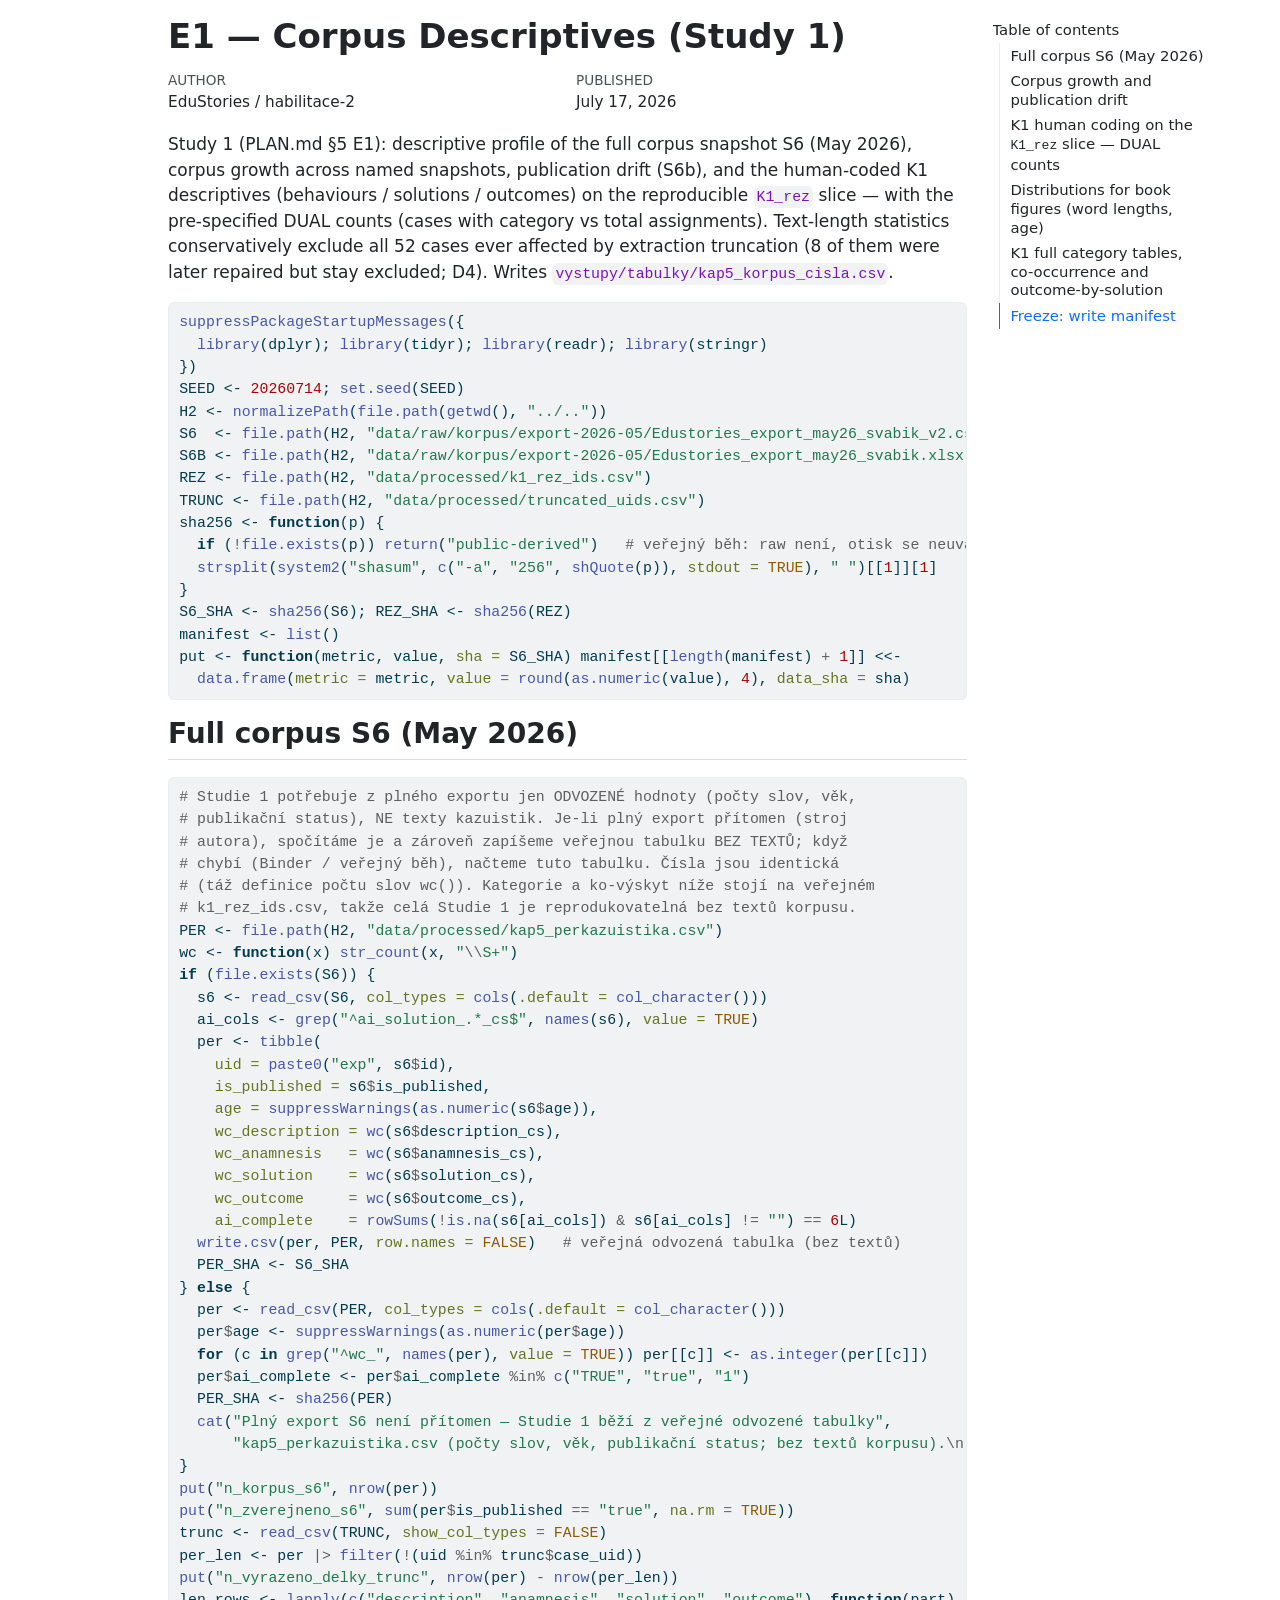
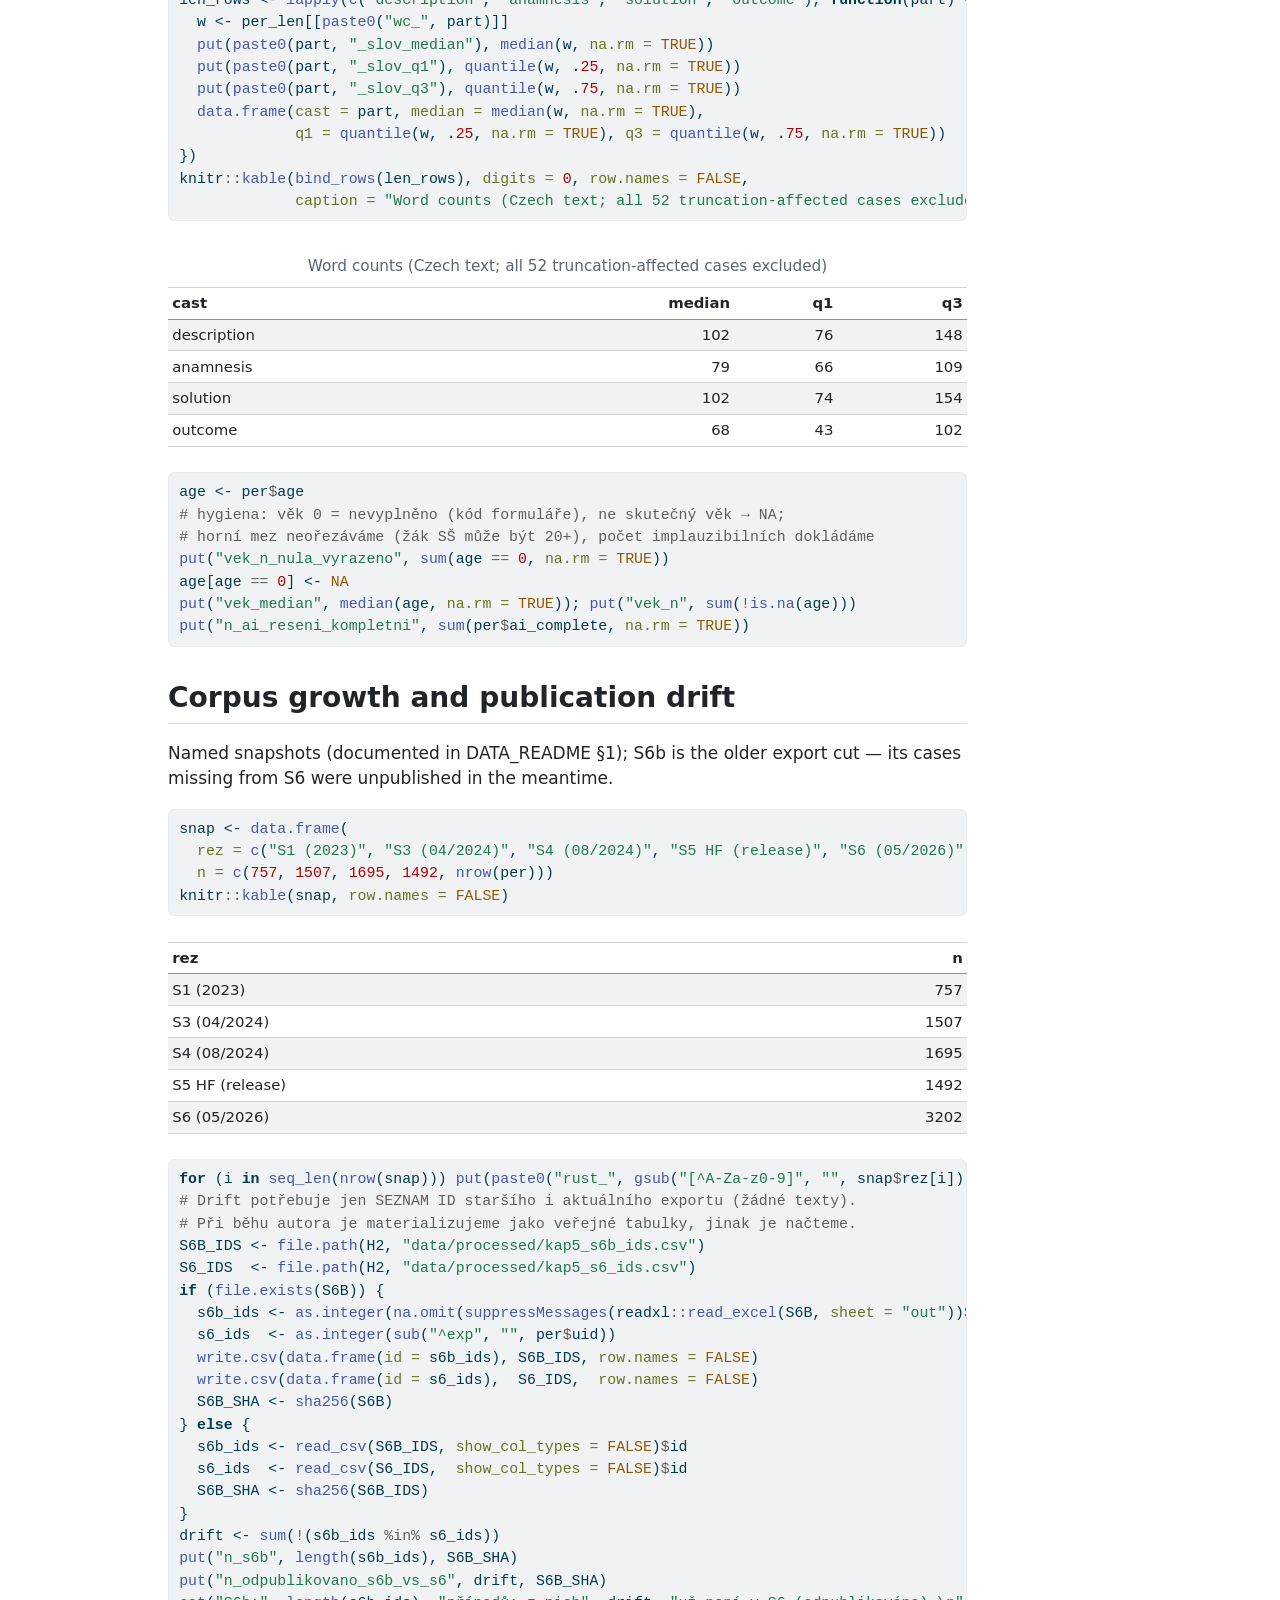
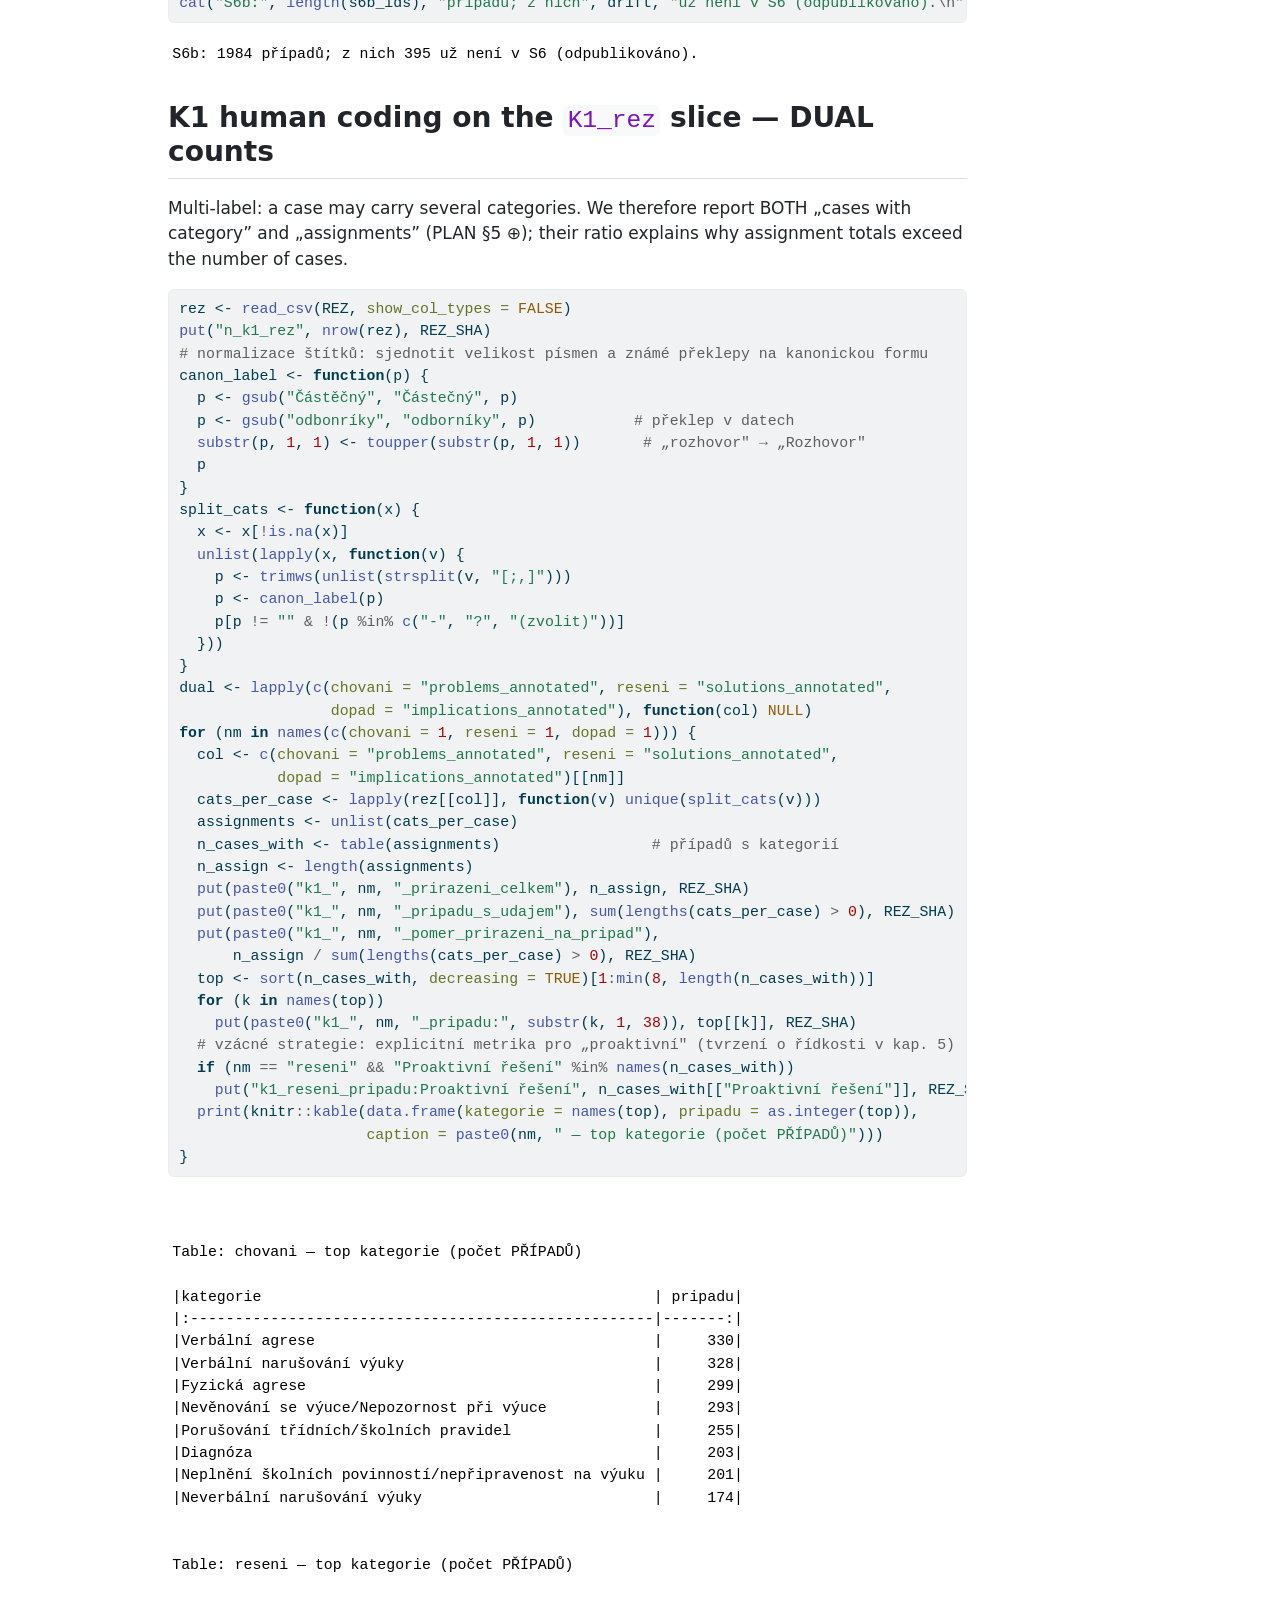
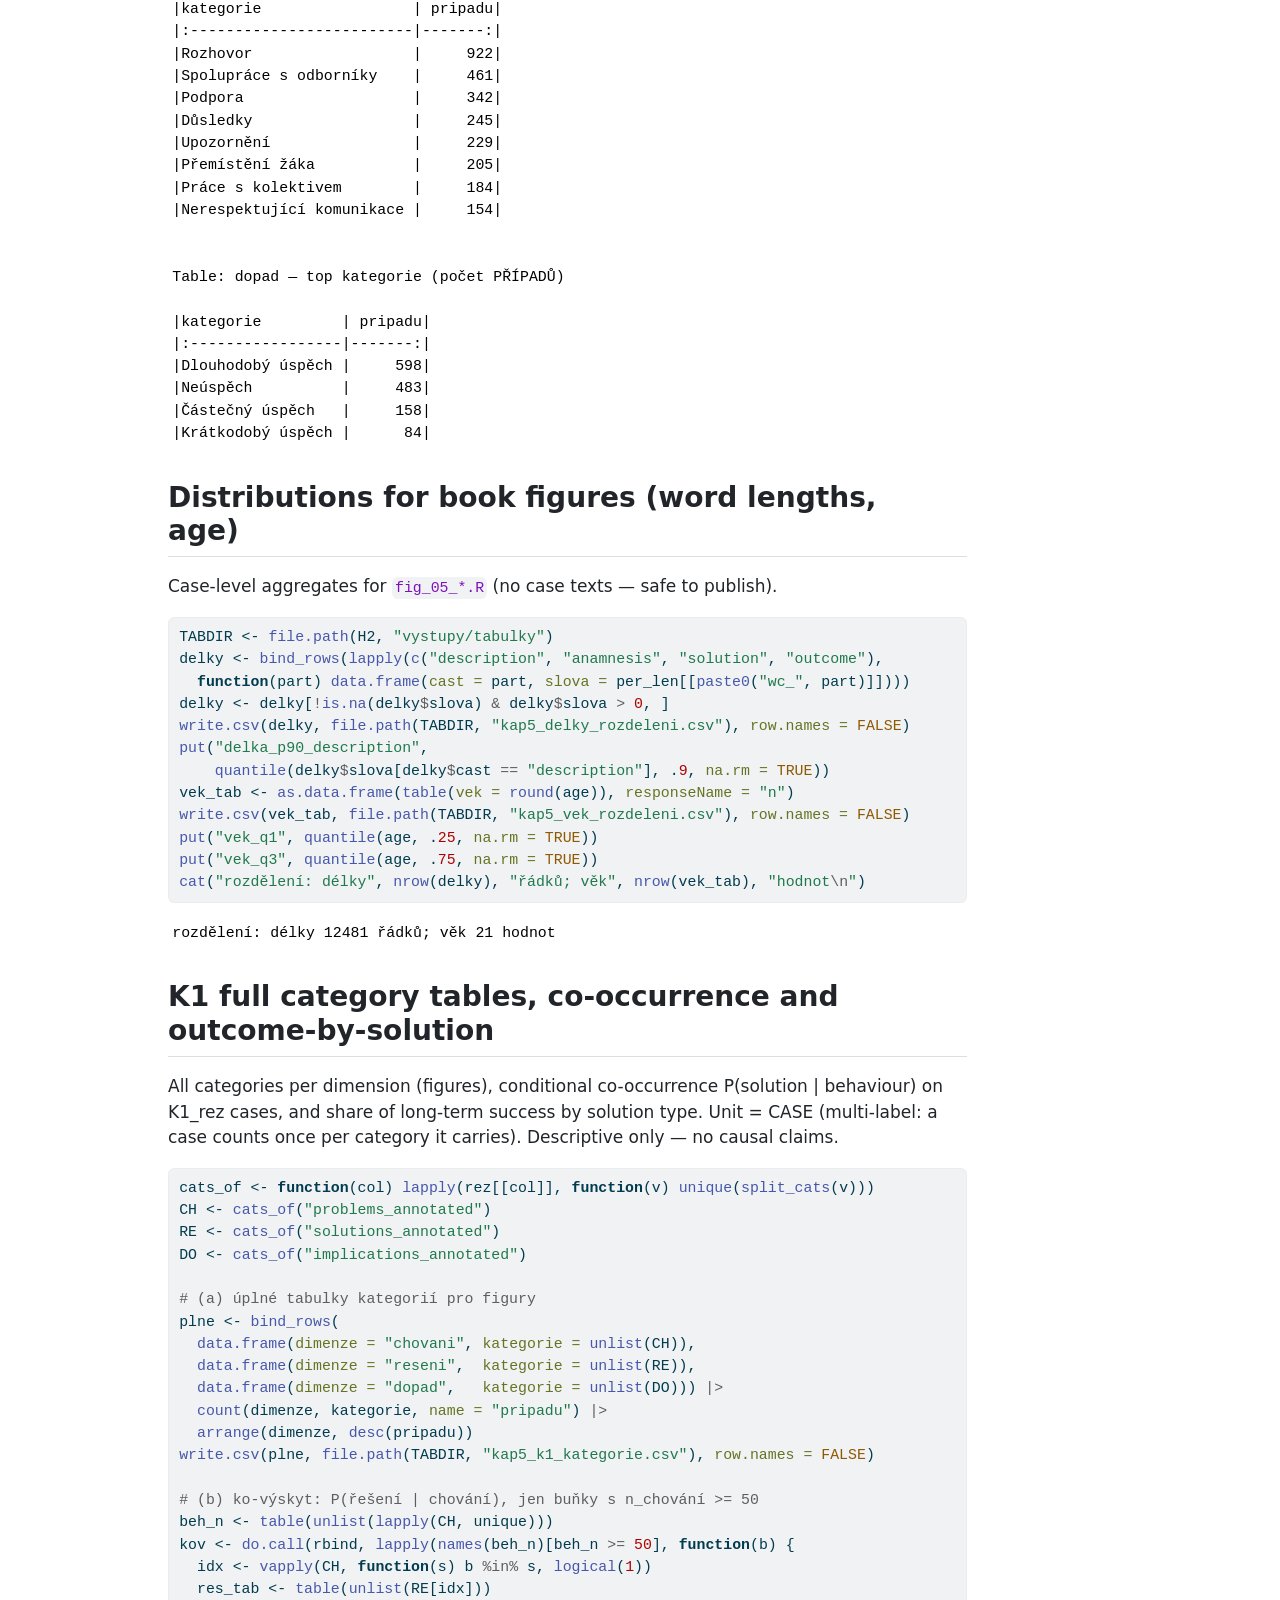
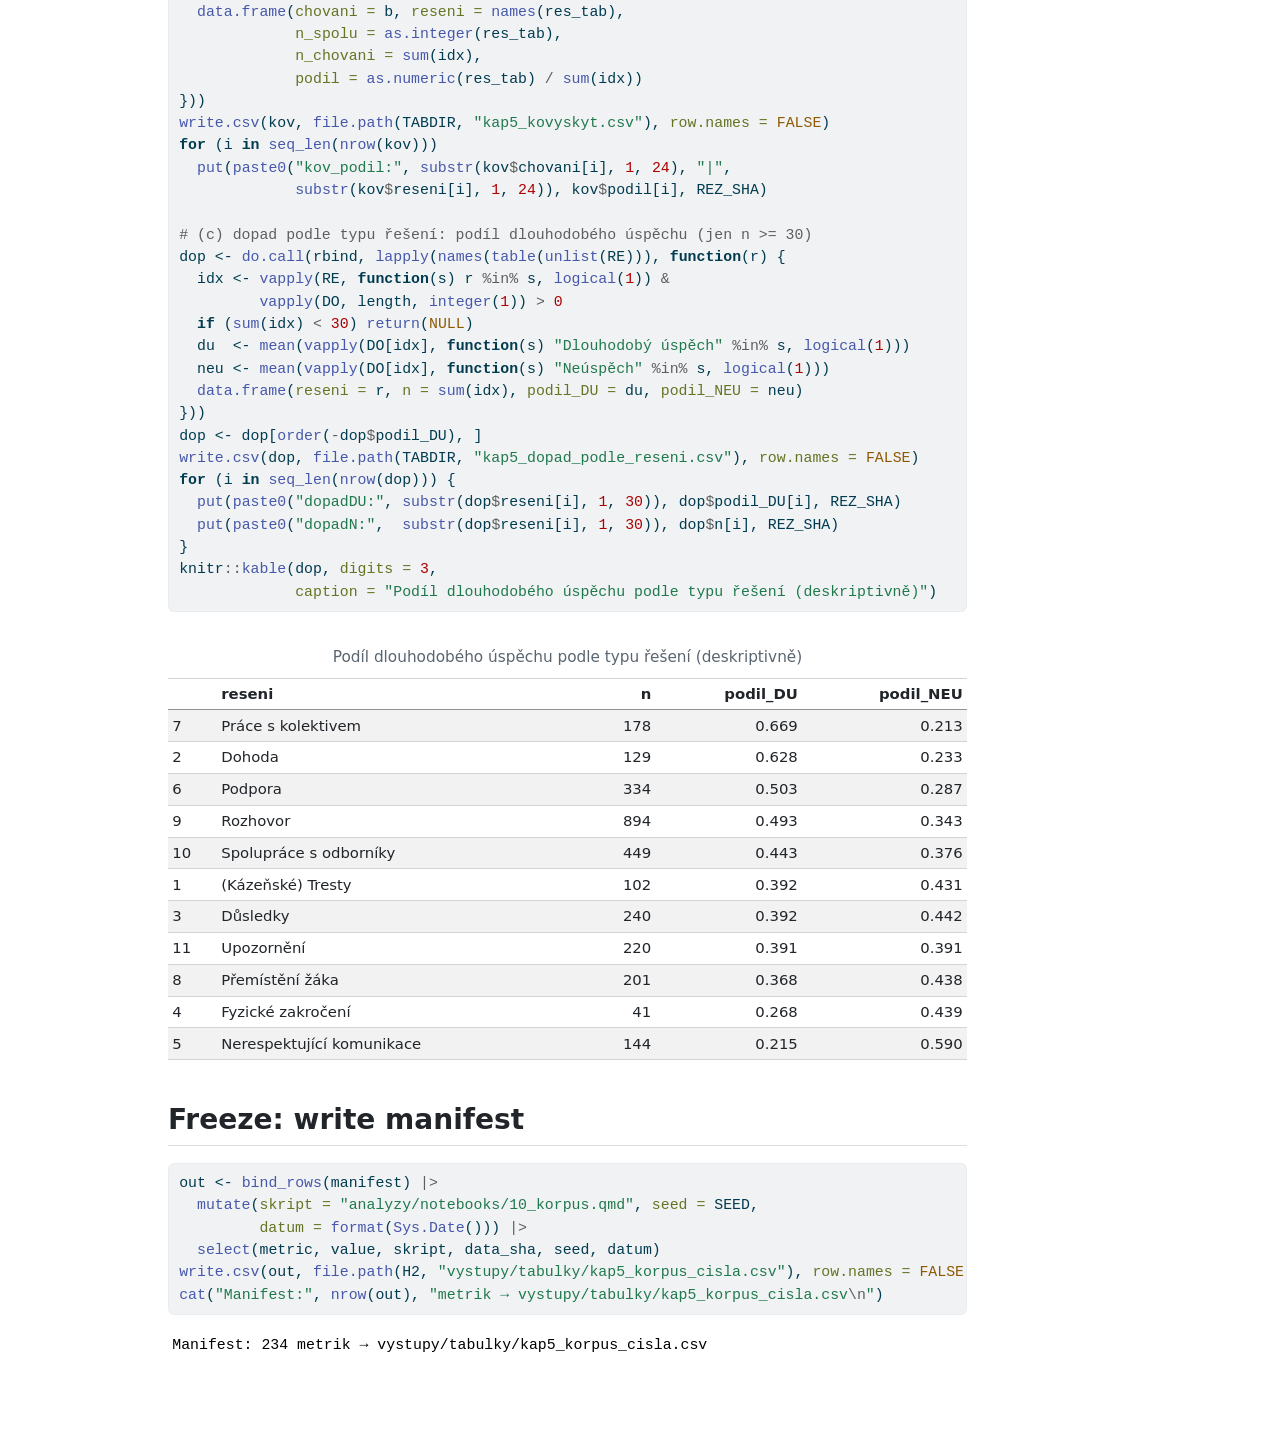
==== commit 9ecd5bef: "Reprodukovatelnost Studii 1 a 2 v Binderu z verejnych odvozenych dat (bez textu korpusu); README s n" ====
--- a/vystupy/reporty/10_korpus.html
+++ b/vystupy/reporty/10_korpus.html
@@ -2262,34 +2262,64 @@
 <span id="cb1-7"><a href="#cb1-7" aria-hidden="true" tabindex="-1"></a>S6B <span class="ot">&lt;-</span> <span class="fu">file.path</span>(H2, <span class="st">&quot;data/raw/korpus/export-2026-05/Edustories_export_may26_svabik.xlsx&quot;</span>)</span>
 <span id="cb1-8"><a href="#cb1-8" aria-hidden="true" tabindex="-1"></a>REZ <span class="ot">&lt;-</span> <span class="fu">file.path</span>(H2, <span class="st">&quot;data/processed/k1_rez_ids.csv&quot;</span>)</span>
 <span id="cb1-9"><a href="#cb1-9" aria-hidden="true" tabindex="-1"></a>TRUNC <span class="ot">&lt;-</span> <span class="fu">file.path</span>(H2, <span class="st">&quot;data/processed/truncated_uids.csv&quot;</span>)</span>
-<span id="cb1-10"><a href="#cb1-10" aria-hidden="true" tabindex="-1"></a>sha256 <span class="ot">&lt;-</span> <span class="cf">function</span>(p) <span class="fu">strsplit</span>(<span class="fu">system2</span>(<span class="st">&quot;shasum&quot;</span>, <span class="fu">c</span>(<span class="st">&quot;-a&quot;</span>, <span class="st">&quot;256&quot;</span>, <span class="fu">shQuote</span>(p)),</span>
-<span id="cb1-11"><a href="#cb1-11" aria-hidden="true" tabindex="-1"></a>                                       <span class="at">stdout =</span> <span class="cn">TRUE</span>), <span class="st">&quot; &quot;</span>)[[<span class="dv">1</span>]][<span class="dv">1</span>]</span>
-<span id="cb1-12"><a href="#cb1-12" aria-hidden="true" tabindex="-1"></a>S6_SHA <span class="ot">&lt;-</span> <span class="fu">sha256</span>(S6); REZ_SHA <span class="ot">&lt;-</span> <span class="fu">sha256</span>(REZ)</span>
-<span id="cb1-13"><a href="#cb1-13" aria-hidden="true" tabindex="-1"></a>manifest <span class="ot">&lt;-</span> <span class="fu">list</span>()</span>
-<span id="cb1-14"><a href="#cb1-14" aria-hidden="true" tabindex="-1"></a>put <span class="ot">&lt;-</span> <span class="cf">function</span>(metric, value, <span class="at">sha =</span> S6_SHA) manifest[[<span class="fu">length</span>(manifest) <span class="sc">+</span> <span class="dv">1</span>]] <span class="ot">&lt;&lt;-</span></span>
-<span id="cb1-15"><a href="#cb1-15" aria-hidden="true" tabindex="-1"></a>  <span class="fu">data.frame</span>(<span class="at">metric =</span> metric, <span class="at">value =</span> <span class="fu">round</span>(<span class="fu">as.numeric</span>(value), <span class="dv">4</span>), <span class="at">data_sha =</span> sha)</span></code></pre></div><button title="Copy to Clipboard" class="code-copy-button"><i class="bi"></i></button></div>
+<span id="cb1-10"><a href="#cb1-10" aria-hidden="true" tabindex="-1"></a>sha256 <span class="ot">&lt;-</span> <span class="cf">function</span>(p) {</span>
+<span id="cb1-11"><a href="#cb1-11" aria-hidden="true" tabindex="-1"></a>  <span class="cf">if</span> (<span class="sc">!</span><span class="fu">file.exists</span>(p)) <span class="fu">return</span>(<span class="st">&quot;public-derived&quot;</span>)   <span class="co"># veřejný běh: raw není, otisk se neuvádí</span></span>
+<span id="cb1-12"><a href="#cb1-12" aria-hidden="true" tabindex="-1"></a>  <span class="fu">strsplit</span>(<span class="fu">system2</span>(<span class="st">&quot;shasum&quot;</span>, <span class="fu">c</span>(<span class="st">&quot;-a&quot;</span>, <span class="st">&quot;256&quot;</span>, <span class="fu">shQuote</span>(p)), <span class="at">stdout =</span> <span class="cn">TRUE</span>), <span class="st">&quot; &quot;</span>)[[<span class="dv">1</span>]][<span class="dv">1</span>]</span>
+<span id="cb1-13"><a href="#cb1-13" aria-hidden="true" tabindex="-1"></a>}</span>
+<span id="cb1-14"><a href="#cb1-14" aria-hidden="true" tabindex="-1"></a>S6_SHA <span class="ot">&lt;-</span> <span class="fu">sha256</span>(S6); REZ_SHA <span class="ot">&lt;-</span> <span class="fu">sha256</span>(REZ)</span>
+<span id="cb1-15"><a href="#cb1-15" aria-hidden="true" tabindex="-1"></a>manifest <span class="ot">&lt;-</span> <span class="fu">list</span>()</span>
+<span id="cb1-16"><a href="#cb1-16" aria-hidden="true" tabindex="-1"></a>put <span class="ot">&lt;-</span> <span class="cf">function</span>(metric, value, <span class="at">sha =</span> S6_SHA) manifest[[<span class="fu">length</span>(manifest) <span class="sc">+</span> <span class="dv">1</span>]] <span class="ot">&lt;&lt;-</span></span>
+<span id="cb1-17"><a href="#cb1-17" aria-hidden="true" tabindex="-1"></a>  <span class="fu">data.frame</span>(<span class="at">metric =</span> metric, <span class="at">value =</span> <span class="fu">round</span>(<span class="fu">as.numeric</span>(value), <span class="dv">4</span>), <span class="at">data_sha =</span> sha)</span></code></pre></div><button title="Copy to Clipboard" class="code-copy-button"><i class="bi"></i></button></div>
 </div>
 <section id="full-corpus-s6-may-2026" class="level2">
 <h2 class="anchored" data-anchor-id="full-corpus-s6-may-2026">Full corpus S6 (May 2026)</h2>
 <div class="cell">
-<div class="code-copy-outer-scaffold"><div class="sourceCode cell-code" id="cb2"><pre class="sourceCode r code-with-copy"><code class="sourceCode r"><span id="cb2-1"><a href="#cb2-1" aria-hidden="true" tabindex="-1"></a>s6 <span class="ot">&lt;-</span> <span class="fu">read_csv</span>(S6, <span class="at">col_types =</span> <span class="fu">cols</span>(<span class="at">.default =</span> <span class="fu">col_character</span>()))</span>
-<span id="cb2-2"><a href="#cb2-2" aria-hidden="true" tabindex="-1"></a><span class="fu">put</span>(<span class="st">&quot;n_korpus_s6&quot;</span>, <span class="fu">nrow</span>(s6))</span>
-<span id="cb2-3"><a href="#cb2-3" aria-hidden="true" tabindex="-1"></a><span class="fu">put</span>(<span class="st">&quot;n_zverejneno_s6&quot;</span>, <span class="fu">sum</span>(s6<span class="sc">$</span>is_published <span class="sc">==</span> <span class="st">&quot;true&quot;</span>, <span class="at">na.rm =</span> <span class="cn">TRUE</span>))</span>
-<span id="cb2-4"><a href="#cb2-4" aria-hidden="true" tabindex="-1"></a>s6<span class="sc">$</span>uid <span class="ot">&lt;-</span> <span class="fu">paste0</span>(<span class="st">&quot;exp&quot;</span>, s6<span class="sc">$</span>id)</span>
-<span id="cb2-5"><a href="#cb2-5" aria-hidden="true" tabindex="-1"></a>trunc <span class="ot">&lt;-</span> <span class="fu">read_csv</span>(TRUNC, <span class="at">show_col_types =</span> <span class="cn">FALSE</span>)</span>
-<span id="cb2-6"><a href="#cb2-6" aria-hidden="true" tabindex="-1"></a>s6_len <span class="ot">&lt;-</span> s6 <span class="sc">|&gt;</span> <span class="fu">filter</span>(<span class="sc">!</span>(uid <span class="sc">%in%</span> trunc<span class="sc">$</span>case_uid))</span>
-<span id="cb2-7"><a href="#cb2-7" aria-hidden="true" tabindex="-1"></a><span class="fu">put</span>(<span class="st">&quot;n_vyrazeno_delky_trunc&quot;</span>, <span class="fu">nrow</span>(s6) <span class="sc">-</span> <span class="fu">nrow</span>(s6_len))</span>
+<div class="code-copy-outer-scaffold"><div class="sourceCode cell-code" id="cb2"><pre class="sourceCode r code-with-copy"><code class="sourceCode r"><span id="cb2-1"><a href="#cb2-1" aria-hidden="true" tabindex="-1"></a><span class="co"># Studie 1 potřebuje z plného exportu jen ODVOZENÉ hodnoty (počty slov, věk,</span></span>
+<span id="cb2-2"><a href="#cb2-2" aria-hidden="true" tabindex="-1"></a><span class="co"># publikační status), NE texty kazuistik. Je-li plný export přítomen (stroj</span></span>
+<span id="cb2-3"><a href="#cb2-3" aria-hidden="true" tabindex="-1"></a><span class="co"># autora), spočítáme je a zároveň zapíšeme veřejnou tabulku BEZ TEXTŮ; když</span></span>
+<span id="cb2-4"><a href="#cb2-4" aria-hidden="true" tabindex="-1"></a><span class="co"># chybí (Binder / veřejný běh), načteme tuto tabulku. Čísla jsou identická</span></span>
+<span id="cb2-5"><a href="#cb2-5" aria-hidden="true" tabindex="-1"></a><span class="co"># (táž definice počtu slov wc()). Kategorie a ko-výskyt níže stojí na veřejném</span></span>
+<span id="cb2-6"><a href="#cb2-6" aria-hidden="true" tabindex="-1"></a><span class="co"># k1_rez_ids.csv, takže celá Studie 1 je reprodukovatelná bez textů korpusu.</span></span>
+<span id="cb2-7"><a href="#cb2-7" aria-hidden="true" tabindex="-1"></a>PER <span class="ot">&lt;-</span> <span class="fu">file.path</span>(H2, <span class="st">&quot;data/processed/kap5_perkazuistika.csv&quot;</span>)</span>
 <span id="cb2-8"><a href="#cb2-8" aria-hidden="true" tabindex="-1"></a>wc <span class="ot">&lt;-</span> <span class="cf">function</span>(x) <span class="fu">str_count</span>(x, <span class="st">&quot;</span><span class="sc">\\</span><span class="st">S+&quot;</span>)</span>
-<span id="cb2-9"><a href="#cb2-9" aria-hidden="true" tabindex="-1"></a>len_rows <span class="ot">&lt;-</span> <span class="fu">lapply</span>(<span class="fu">c</span>(<span class="st">&quot;description&quot;</span>, <span class="st">&quot;anamnesis&quot;</span>, <span class="st">&quot;solution&quot;</span>, <span class="st">&quot;outcome&quot;</span>), <span class="cf">function</span>(part) {</span>
-<span id="cb2-10"><a href="#cb2-10" aria-hidden="true" tabindex="-1"></a>  w <span class="ot">&lt;-</span> <span class="fu">wc</span>(s6_len[[<span class="fu">paste0</span>(part, <span class="st">&quot;_cs&quot;</span>)]])</span>
-<span id="cb2-11"><a href="#cb2-11" aria-hidden="true" tabindex="-1"></a>  <span class="fu">put</span>(<span class="fu">paste0</span>(part, <span class="st">&quot;_slov_median&quot;</span>), <span class="fu">median</span>(w, <span class="at">na.rm =</span> <span class="cn">TRUE</span>))</span>
-<span id="cb2-12"><a href="#cb2-12" aria-hidden="true" tabindex="-1"></a>  <span class="fu">put</span>(<span class="fu">paste0</span>(part, <span class="st">&quot;_slov_q1&quot;</span>), <span class="fu">quantile</span>(w, .<span class="dv">25</span>, <span class="at">na.rm =</span> <span class="cn">TRUE</span>))</span>
-<span id="cb2-13"><a href="#cb2-13" aria-hidden="true" tabindex="-1"></a>  <span class="fu">put</span>(<span class="fu">paste0</span>(part, <span class="st">&quot;_slov_q3&quot;</span>), <span class="fu">quantile</span>(w, .<span class="dv">75</span>, <span class="at">na.rm =</span> <span class="cn">TRUE</span>))</span>
-<span id="cb2-14"><a href="#cb2-14" aria-hidden="true" tabindex="-1"></a>  <span class="fu">data.frame</span>(<span class="at">cast =</span> part, <span class="at">median =</span> <span class="fu">median</span>(w, <span class="at">na.rm =</span> <span class="cn">TRUE</span>),</span>
-<span id="cb2-15"><a href="#cb2-15" aria-hidden="true" tabindex="-1"></a>             <span class="at">q1 =</span> <span class="fu">quantile</span>(w, .<span class="dv">25</span>, <span class="at">na.rm =</span> <span class="cn">TRUE</span>), <span class="at">q3 =</span> <span class="fu">quantile</span>(w, .<span class="dv">75</span>, <span class="at">na.rm =</span> <span class="cn">TRUE</span>))</span>
-<span id="cb2-16"><a href="#cb2-16" aria-hidden="true" tabindex="-1"></a>})</span>
-<span id="cb2-17"><a href="#cb2-17" aria-hidden="true" tabindex="-1"></a>knitr<span class="sc">::</span><span class="fu">kable</span>(<span class="fu">bind_rows</span>(len_rows), <span class="at">digits =</span> <span class="dv">0</span>, <span class="at">row.names =</span> <span class="cn">FALSE</span>,</span>
-<span id="cb2-18"><a href="#cb2-18" aria-hidden="true" tabindex="-1"></a>             <span class="at">caption =</span> <span class="st">&quot;Word counts (Czech text; all 52 truncation-affected cases excluded)&quot;</span>)</span></code></pre></div><button title="Copy to Clipboard" class="code-copy-button"><i class="bi"></i></button></div>
+<span id="cb2-9"><a href="#cb2-9" aria-hidden="true" tabindex="-1"></a><span class="cf">if</span> (<span class="fu">file.exists</span>(S6)) {</span>
+<span id="cb2-10"><a href="#cb2-10" aria-hidden="true" tabindex="-1"></a>  s6 <span class="ot">&lt;-</span> <span class="fu">read_csv</span>(S6, <span class="at">col_types =</span> <span class="fu">cols</span>(<span class="at">.default =</span> <span class="fu">col_character</span>()))</span>
+<span id="cb2-11"><a href="#cb2-11" aria-hidden="true" tabindex="-1"></a>  ai_cols <span class="ot">&lt;-</span> <span class="fu">grep</span>(<span class="st">&quot;^ai_solution_.*_cs$&quot;</span>, <span class="fu">names</span>(s6), <span class="at">value =</span> <span class="cn">TRUE</span>)</span>
+<span id="cb2-12"><a href="#cb2-12" aria-hidden="true" tabindex="-1"></a>  per <span class="ot">&lt;-</span> <span class="fu">tibble</span>(</span>
+<span id="cb2-13"><a href="#cb2-13" aria-hidden="true" tabindex="-1"></a>    <span class="at">uid =</span> <span class="fu">paste0</span>(<span class="st">&quot;exp&quot;</span>, s6<span class="sc">$</span>id),</span>
+<span id="cb2-14"><a href="#cb2-14" aria-hidden="true" tabindex="-1"></a>    <span class="at">is_published =</span> s6<span class="sc">$</span>is_published,</span>
+<span id="cb2-15"><a href="#cb2-15" aria-hidden="true" tabindex="-1"></a>    <span class="at">age =</span> <span class="fu">suppressWarnings</span>(<span class="fu">as.numeric</span>(s6<span class="sc">$</span>age)),</span>
+<span id="cb2-16"><a href="#cb2-16" aria-hidden="true" tabindex="-1"></a>    <span class="at">wc_description =</span> <span class="fu">wc</span>(s6<span class="sc">$</span>description_cs),</span>
+<span id="cb2-17"><a href="#cb2-17" aria-hidden="true" tabindex="-1"></a>    <span class="at">wc_anamnesis   =</span> <span class="fu">wc</span>(s6<span class="sc">$</span>anamnesis_cs),</span>
+<span id="cb2-18"><a href="#cb2-18" aria-hidden="true" tabindex="-1"></a>    <span class="at">wc_solution    =</span> <span class="fu">wc</span>(s6<span class="sc">$</span>solution_cs),</span>
+<span id="cb2-19"><a href="#cb2-19" aria-hidden="true" tabindex="-1"></a>    <span class="at">wc_outcome     =</span> <span class="fu">wc</span>(s6<span class="sc">$</span>outcome_cs),</span>
+<span id="cb2-20"><a href="#cb2-20" aria-hidden="true" tabindex="-1"></a>    <span class="at">ai_complete    =</span> <span class="fu">rowSums</span>(<span class="sc">!</span><span class="fu">is.na</span>(s6[ai_cols]) <span class="sc">&amp;</span> s6[ai_cols] <span class="sc">!=</span> <span class="st">&quot;&quot;</span>) <span class="sc">==</span> <span class="dv">6</span>L)</span>
+<span id="cb2-21"><a href="#cb2-21" aria-hidden="true" tabindex="-1"></a>  <span class="fu">write.csv</span>(per, PER, <span class="at">row.names =</span> <span class="cn">FALSE</span>)   <span class="co"># veřejná odvozená tabulka (bez textů)</span></span>
+<span id="cb2-22"><a href="#cb2-22" aria-hidden="true" tabindex="-1"></a>  PER_SHA <span class="ot">&lt;-</span> S6_SHA</span>
+<span id="cb2-23"><a href="#cb2-23" aria-hidden="true" tabindex="-1"></a>} <span class="cf">else</span> {</span>
+<span id="cb2-24"><a href="#cb2-24" aria-hidden="true" tabindex="-1"></a>  per <span class="ot">&lt;-</span> <span class="fu">read_csv</span>(PER, <span class="at">col_types =</span> <span class="fu">cols</span>(<span class="at">.default =</span> <span class="fu">col_character</span>()))</span>
+<span id="cb2-25"><a href="#cb2-25" aria-hidden="true" tabindex="-1"></a>  per<span class="sc">$</span>age <span class="ot">&lt;-</span> <span class="fu">suppressWarnings</span>(<span class="fu">as.numeric</span>(per<span class="sc">$</span>age))</span>
+<span id="cb2-26"><a href="#cb2-26" aria-hidden="true" tabindex="-1"></a>  <span class="cf">for</span> (c <span class="cf">in</span> <span class="fu">grep</span>(<span class="st">&quot;^wc_&quot;</span>, <span class="fu">names</span>(per), <span class="at">value =</span> <span class="cn">TRUE</span>)) per[[c]] <span class="ot">&lt;-</span> <span class="fu">as.integer</span>(per[[c]])</span>
+<span id="cb2-27"><a href="#cb2-27" aria-hidden="true" tabindex="-1"></a>  per<span class="sc">$</span>ai_complete <span class="ot">&lt;-</span> per<span class="sc">$</span>ai_complete <span class="sc">%in%</span> <span class="fu">c</span>(<span class="st">&quot;TRUE&quot;</span>, <span class="st">&quot;true&quot;</span>, <span class="st">&quot;1&quot;</span>)</span>
+<span id="cb2-28"><a href="#cb2-28" aria-hidden="true" tabindex="-1"></a>  PER_SHA <span class="ot">&lt;-</span> <span class="fu">sha256</span>(PER)</span>
+<span id="cb2-29"><a href="#cb2-29" aria-hidden="true" tabindex="-1"></a>  <span class="fu">cat</span>(<span class="st">&quot;Plný export S6 není přítomen — Studie 1 běží z veřejné odvozené tabulky&quot;</span>,</span>
+<span id="cb2-30"><a href="#cb2-30" aria-hidden="true" tabindex="-1"></a>      <span class="st">&quot;kap5_perkazuistika.csv (počty slov, věk, publikační status; bez textů korpusu).</span><span class="sc">\n</span><span class="st">&quot;</span>)</span>
+<span id="cb2-31"><a href="#cb2-31" aria-hidden="true" tabindex="-1"></a>}</span>
+<span id="cb2-32"><a href="#cb2-32" aria-hidden="true" tabindex="-1"></a><span class="fu">put</span>(<span class="st">&quot;n_korpus_s6&quot;</span>, <span class="fu">nrow</span>(per))</span>
+<span id="cb2-33"><a href="#cb2-33" aria-hidden="true" tabindex="-1"></a><span class="fu">put</span>(<span class="st">&quot;n_zverejneno_s6&quot;</span>, <span class="fu">sum</span>(per<span class="sc">$</span>is_published <span class="sc">==</span> <span class="st">&quot;true&quot;</span>, <span class="at">na.rm =</span> <span class="cn">TRUE</span>))</span>
+<span id="cb2-34"><a href="#cb2-34" aria-hidden="true" tabindex="-1"></a>trunc <span class="ot">&lt;-</span> <span class="fu">read_csv</span>(TRUNC, <span class="at">show_col_types =</span> <span class="cn">FALSE</span>)</span>
+<span id="cb2-35"><a href="#cb2-35" aria-hidden="true" tabindex="-1"></a>per_len <span class="ot">&lt;-</span> per <span class="sc">|&gt;</span> <span class="fu">filter</span>(<span class="sc">!</span>(uid <span class="sc">%in%</span> trunc<span class="sc">$</span>case_uid))</span>
+<span id="cb2-36"><a href="#cb2-36" aria-hidden="true" tabindex="-1"></a><span class="fu">put</span>(<span class="st">&quot;n_vyrazeno_delky_trunc&quot;</span>, <span class="fu">nrow</span>(per) <span class="sc">-</span> <span class="fu">nrow</span>(per_len))</span>
+<span id="cb2-37"><a href="#cb2-37" aria-hidden="true" tabindex="-1"></a>len_rows <span class="ot">&lt;-</span> <span class="fu">lapply</span>(<span class="fu">c</span>(<span class="st">&quot;description&quot;</span>, <span class="st">&quot;anamnesis&quot;</span>, <span class="st">&quot;solution&quot;</span>, <span class="st">&quot;outcome&quot;</span>), <span class="cf">function</span>(part) {</span>
+<span id="cb2-38"><a href="#cb2-38" aria-hidden="true" tabindex="-1"></a>  w <span class="ot">&lt;-</span> per_len[[<span class="fu">paste0</span>(<span class="st">&quot;wc_&quot;</span>, part)]]</span>
+<span id="cb2-39"><a href="#cb2-39" aria-hidden="true" tabindex="-1"></a>  <span class="fu">put</span>(<span class="fu">paste0</span>(part, <span class="st">&quot;_slov_median&quot;</span>), <span class="fu">median</span>(w, <span class="at">na.rm =</span> <span class="cn">TRUE</span>))</span>
+<span id="cb2-40"><a href="#cb2-40" aria-hidden="true" tabindex="-1"></a>  <span class="fu">put</span>(<span class="fu">paste0</span>(part, <span class="st">&quot;_slov_q1&quot;</span>), <span class="fu">quantile</span>(w, .<span class="dv">25</span>, <span class="at">na.rm =</span> <span class="cn">TRUE</span>))</span>
+<span id="cb2-41"><a href="#cb2-41" aria-hidden="true" tabindex="-1"></a>  <span class="fu">put</span>(<span class="fu">paste0</span>(part, <span class="st">&quot;_slov_q3&quot;</span>), <span class="fu">quantile</span>(w, .<span class="dv">75</span>, <span class="at">na.rm =</span> <span class="cn">TRUE</span>))</span>
+<span id="cb2-42"><a href="#cb2-42" aria-hidden="true" tabindex="-1"></a>  <span class="fu">data.frame</span>(<span class="at">cast =</span> part, <span class="at">median =</span> <span class="fu">median</span>(w, <span class="at">na.rm =</span> <span class="cn">TRUE</span>),</span>
+<span id="cb2-43"><a href="#cb2-43" aria-hidden="true" tabindex="-1"></a>             <span class="at">q1 =</span> <span class="fu">quantile</span>(w, .<span class="dv">25</span>, <span class="at">na.rm =</span> <span class="cn">TRUE</span>), <span class="at">q3 =</span> <span class="fu">quantile</span>(w, .<span class="dv">75</span>, <span class="at">na.rm =</span> <span class="cn">TRUE</span>))</span>
+<span id="cb2-44"><a href="#cb2-44" aria-hidden="true" tabindex="-1"></a>})</span>
+<span id="cb2-45"><a href="#cb2-45" aria-hidden="true" tabindex="-1"></a>knitr<span class="sc">::</span><span class="fu">kable</span>(<span class="fu">bind_rows</span>(len_rows), <span class="at">digits =</span> <span class="dv">0</span>, <span class="at">row.names =</span> <span class="cn">FALSE</span>,</span>
+<span id="cb2-46"><a href="#cb2-46" aria-hidden="true" tabindex="-1"></a>             <span class="at">caption =</span> <span class="st">&quot;Word counts (Czech text; all 52 truncation-affected cases excluded)&quot;</span>)</span></code></pre></div><button title="Copy to Clipboard" class="code-copy-button"><i class="bi"></i></button></div>
 <div class="cell-output-display">
 <table class="caption-top table table-sm table-striped small">
 <caption>Word counts (Czech text; all 52 truncation-affected cases excluded)</caption>
@@ -2329,14 +2359,13 @@
 </tbody>
 </table>
 </div>
-<div class="code-copy-outer-scaffold"><div class="sourceCode cell-code" id="cb3"><pre class="sourceCode r code-with-copy"><code class="sourceCode r"><span id="cb3-1"><a href="#cb3-1" aria-hidden="true" tabindex="-1"></a>age <span class="ot">&lt;-</span> <span class="fu">suppressWarnings</span>(<span class="fu">as.numeric</span>(s6<span class="sc">$</span>age))</span>
+<div class="code-copy-outer-scaffold"><div class="sourceCode cell-code" id="cb3"><pre class="sourceCode r code-with-copy"><code class="sourceCode r"><span id="cb3-1"><a href="#cb3-1" aria-hidden="true" tabindex="-1"></a>age <span class="ot">&lt;-</span> per<span class="sc">$</span>age</span>
 <span id="cb3-2"><a href="#cb3-2" aria-hidden="true" tabindex="-1"></a><span class="co"># hygiena: věk 0 = nevyplněno (kód formuláře), ne skutečný věk → NA;</span></span>
 <span id="cb3-3"><a href="#cb3-3" aria-hidden="true" tabindex="-1"></a><span class="co"># horní mez neořezáváme (žák SŠ může být 20+), počet implauzibilních dokládáme</span></span>
 <span id="cb3-4"><a href="#cb3-4" aria-hidden="true" tabindex="-1"></a><span class="fu">put</span>(<span class="st">&quot;vek_n_nula_vyrazeno&quot;</span>, <span class="fu">sum</span>(age <span class="sc">==</span> <span class="dv">0</span>, <span class="at">na.rm =</span> <span class="cn">TRUE</span>))</span>
 <span id="cb3-5"><a href="#cb3-5" aria-hidden="true" tabindex="-1"></a>age[age <span class="sc">==</span> <span class="dv">0</span>] <span class="ot">&lt;-</span> <span class="cn">NA</span></span>
 <span id="cb3-6"><a href="#cb3-6" aria-hidden="true" tabindex="-1"></a><span class="fu">put</span>(<span class="st">&quot;vek_median&quot;</span>, <span class="fu">median</span>(age, <span class="at">na.rm =</span> <span class="cn">TRUE</span>)); <span class="fu">put</span>(<span class="st">&quot;vek_n&quot;</span>, <span class="fu">sum</span>(<span class="sc">!</span><span class="fu">is.na</span>(age)))</span>
-<span id="cb3-7"><a href="#cb3-7" aria-hidden="true" tabindex="-1"></a>ai_cols <span class="ot">&lt;-</span> <span class="fu">grep</span>(<span class="st">&quot;^ai_solution_.*_cs$&quot;</span>, <span class="fu">names</span>(s6), <span class="at">value =</span> <span class="cn">TRUE</span>)</span>
-<span id="cb3-8"><a href="#cb3-8" aria-hidden="true" tabindex="-1"></a><span class="fu">put</span>(<span class="st">&quot;n_ai_reseni_kompletni&quot;</span>, <span class="fu">sum</span>(<span class="fu">rowSums</span>(<span class="sc">!</span><span class="fu">is.na</span>(s6[ai_cols]) <span class="sc">&amp;</span> s6[ai_cols] <span class="sc">!=</span> <span class="st">&quot;&quot;</span>) <span class="sc">==</span> <span class="dv">6</span>))</span></code></pre></div><button title="Copy to Clipboard" class="code-copy-button"><i class="bi"></i></button></div>
+<span id="cb3-7"><a href="#cb3-7" aria-hidden="true" tabindex="-1"></a><span class="fu">put</span>(<span class="st">&quot;n_ai_reseni_kompletni&quot;</span>, <span class="fu">sum</span>(per<span class="sc">$</span>ai_complete, <span class="at">na.rm =</span> <span class="cn">TRUE</span>))</span></code></pre></div><button title="Copy to Clipboard" class="code-copy-button"><i class="bi"></i></button></div>
 </div>
 </section>
 <section id="corpus-growth-and-publication-drift" class="level2">
@@ -2345,7 +2374,7 @@
 <div class="cell">
 <div class="code-copy-outer-scaffold"><div class="sourceCode cell-code" id="cb4"><pre class="sourceCode r code-with-copy"><code class="sourceCode r"><span id="cb4-1"><a href="#cb4-1" aria-hidden="true" tabindex="-1"></a>snap <span class="ot">&lt;-</span> <span class="fu">data.frame</span>(</span>
 <span id="cb4-2"><a href="#cb4-2" aria-hidden="true" tabindex="-1"></a>  <span class="at">rez =</span> <span class="fu">c</span>(<span class="st">&quot;S1 (2023)&quot;</span>, <span class="st">&quot;S3 (04/2024)&quot;</span>, <span class="st">&quot;S4 (08/2024)&quot;</span>, <span class="st">&quot;S5 HF (release)&quot;</span>, <span class="st">&quot;S6 (05/2026)&quot;</span>),</span>
-<span id="cb4-3"><a href="#cb4-3" aria-hidden="true" tabindex="-1"></a>  <span class="at">n =</span> <span class="fu">c</span>(<span class="dv">757</span>, <span class="dv">1507</span>, <span class="dv">1695</span>, <span class="dv">1492</span>, <span class="fu">nrow</span>(s6)))</span>
+<span id="cb4-3"><a href="#cb4-3" aria-hidden="true" tabindex="-1"></a>  <span class="at">n =</span> <span class="fu">c</span>(<span class="dv">757</span>, <span class="dv">1507</span>, <span class="dv">1695</span>, <span class="dv">1492</span>, <span class="fu">nrow</span>(per)))</span>
 <span id="cb4-4"><a href="#cb4-4" aria-hidden="true" tabindex="-1"></a>knitr<span class="sc">::</span><span class="fu">kable</span>(snap, <span class="at">row.names =</span> <span class="cn">FALSE</span>)</span></code></pre></div><button title="Copy to Clipboard" class="code-copy-button"><i class="bi"></i></button></div>
 <div class="cell-output-display">
 <table class="caption-top table table-sm table-striped small">
@@ -2380,12 +2409,25 @@
 </table>
 </div>
 <div class="code-copy-outer-scaffold"><div class="sourceCode cell-code" id="cb5"><pre class="sourceCode r code-with-copy"><code class="sourceCode r"><span id="cb5-1"><a href="#cb5-1" aria-hidden="true" tabindex="-1"></a><span class="cf">for</span> (i <span class="cf">in</span> <span class="fu">seq_len</span>(<span class="fu">nrow</span>(snap))) <span class="fu">put</span>(<span class="fu">paste0</span>(<span class="st">&quot;rust_&quot;</span>, <span class="fu">gsub</span>(<span class="st">&quot;[^A-Za-z0-9]&quot;</span>, <span class="st">&quot;&quot;</span>, snap<span class="sc">$</span>rez[i])), snap<span class="sc">$</span>n[i])</span>
-<span id="cb5-2"><a href="#cb5-2" aria-hidden="true" tabindex="-1"></a>s6b_ids <span class="ot">&lt;-</span> <span class="fu">suppressMessages</span>(readxl<span class="sc">::</span><span class="fu">read_excel</span>(S6B, <span class="at">sheet =</span> <span class="st">&quot;out&quot;</span>))<span class="sc">$</span>id</span>
-<span id="cb5-3"><a href="#cb5-3" aria-hidden="true" tabindex="-1"></a>s6b_ids <span class="ot">&lt;-</span> <span class="fu">as.integer</span>(<span class="fu">na.omit</span>(s6b_ids))</span>
-<span id="cb5-4"><a href="#cb5-4" aria-hidden="true" tabindex="-1"></a>drift <span class="ot">&lt;-</span> <span class="fu">sum</span>(<span class="sc">!</span>(s6b_ids <span class="sc">%in%</span> <span class="fu">as.integer</span>(s6<span class="sc">$</span>id)))</span>
-<span id="cb5-5"><a href="#cb5-5" aria-hidden="true" tabindex="-1"></a><span class="fu">put</span>(<span class="st">&quot;n_s6b&quot;</span>, <span class="fu">length</span>(s6b_ids), <span class="fu">sha256</span>(S6B))</span>
-<span id="cb5-6"><a href="#cb5-6" aria-hidden="true" tabindex="-1"></a><span class="fu">put</span>(<span class="st">&quot;n_odpublikovano_s6b_vs_s6&quot;</span>, drift, <span class="fu">sha256</span>(S6B))</span>
-<span id="cb5-7"><a href="#cb5-7" aria-hidden="true" tabindex="-1"></a><span class="fu">cat</span>(<span class="st">&quot;S6b:&quot;</span>, <span class="fu">length</span>(s6b_ids), <span class="st">&quot;případů; z nich&quot;</span>, drift, <span class="st">&quot;už není v S6 (odpublikováno).</span><span class="sc">\n</span><span class="st">&quot;</span>)</span></code></pre></div><button title="Copy to Clipboard" class="code-copy-button"><i class="bi"></i></button></div>
+<span id="cb5-2"><a href="#cb5-2" aria-hidden="true" tabindex="-1"></a><span class="co"># Drift potřebuje jen SEZNAM ID staršího i aktuálního exportu (žádné texty).</span></span>
+<span id="cb5-3"><a href="#cb5-3" aria-hidden="true" tabindex="-1"></a><span class="co"># Při běhu autora je materializujeme jako veřejné tabulky, jinak je načteme.</span></span>
+<span id="cb5-4"><a href="#cb5-4" aria-hidden="true" tabindex="-1"></a>S6B_IDS <span class="ot">&lt;-</span> <span class="fu">file.path</span>(H2, <span class="st">&quot;data/processed/kap5_s6b_ids.csv&quot;</span>)</span>
+<span id="cb5-5"><a href="#cb5-5" aria-hidden="true" tabindex="-1"></a>S6_IDS  <span class="ot">&lt;-</span> <span class="fu">file.path</span>(H2, <span class="st">&quot;data/processed/kap5_s6_ids.csv&quot;</span>)</span>
+<span id="cb5-6"><a href="#cb5-6" aria-hidden="true" tabindex="-1"></a><span class="cf">if</span> (<span class="fu">file.exists</span>(S6B)) {</span>
+<span id="cb5-7"><a href="#cb5-7" aria-hidden="true" tabindex="-1"></a>  s6b_ids <span class="ot">&lt;-</span> <span class="fu">as.integer</span>(<span class="fu">na.omit</span>(<span class="fu">suppressMessages</span>(readxl<span class="sc">::</span><span class="fu">read_excel</span>(S6B, <span class="at">sheet =</span> <span class="st">&quot;out&quot;</span>))<span class="sc">$</span>id))</span>
+<span id="cb5-8"><a href="#cb5-8" aria-hidden="true" tabindex="-1"></a>  s6_ids  <span class="ot">&lt;-</span> <span class="fu">as.integer</span>(<span class="fu">sub</span>(<span class="st">&quot;^exp&quot;</span>, <span class="st">&quot;&quot;</span>, per<span class="sc">$</span>uid))</span>
+<span id="cb5-9"><a href="#cb5-9" aria-hidden="true" tabindex="-1"></a>  <span class="fu">write.csv</span>(<span class="fu">data.frame</span>(<span class="at">id =</span> s6b_ids), S6B_IDS, <span class="at">row.names =</span> <span class="cn">FALSE</span>)</span>
+<span id="cb5-10"><a href="#cb5-10" aria-hidden="true" tabindex="-1"></a>  <span class="fu">write.csv</span>(<span class="fu">data.frame</span>(<span class="at">id =</span> s6_ids),  S6_IDS,  <span class="at">row.names =</span> <span class="cn">FALSE</span>)</span>
+<span id="cb5-11"><a href="#cb5-11" aria-hidden="true" tabindex="-1"></a>  S6B_SHA <span class="ot">&lt;-</span> <span class="fu">sha256</span>(S6B)</span>
+<span id="cb5-12"><a href="#cb5-12" aria-hidden="true" tabindex="-1"></a>} <span class="cf">else</span> {</span>
+<span id="cb5-13"><a href="#cb5-13" aria-hidden="true" tabindex="-1"></a>  s6b_ids <span class="ot">&lt;-</span> <span class="fu">read_csv</span>(S6B_IDS, <span class="at">show_col_types =</span> <span class="cn">FALSE</span>)<span class="sc">$</span>id</span>
+<span id="cb5-14"><a href="#cb5-14" aria-hidden="true" tabindex="-1"></a>  s6_ids  <span class="ot">&lt;-</span> <span class="fu">read_csv</span>(S6_IDS,  <span class="at">show_col_types =</span> <span class="cn">FALSE</span>)<span class="sc">$</span>id</span>
+<span id="cb5-15"><a href="#cb5-15" aria-hidden="true" tabindex="-1"></a>  S6B_SHA <span class="ot">&lt;-</span> <span class="fu">sha256</span>(S6B_IDS)</span>
+<span id="cb5-16"><a href="#cb5-16" aria-hidden="true" tabindex="-1"></a>}</span>
+<span id="cb5-17"><a href="#cb5-17" aria-hidden="true" tabindex="-1"></a>drift <span class="ot">&lt;-</span> <span class="fu">sum</span>(<span class="sc">!</span>(s6b_ids <span class="sc">%in%</span> s6_ids))</span>
+<span id="cb5-18"><a href="#cb5-18" aria-hidden="true" tabindex="-1"></a><span class="fu">put</span>(<span class="st">&quot;n_s6b&quot;</span>, <span class="fu">length</span>(s6b_ids), S6B_SHA)</span>
+<span id="cb5-19"><a href="#cb5-19" aria-hidden="true" tabindex="-1"></a><span class="fu">put</span>(<span class="st">&quot;n_odpublikovano_s6b_vs_s6&quot;</span>, drift, S6B_SHA)</span>
+<span id="cb5-20"><a href="#cb5-20" aria-hidden="true" tabindex="-1"></a><span class="fu">cat</span>(<span class="st">&quot;S6b:&quot;</span>, <span class="fu">length</span>(s6b_ids), <span class="st">&quot;případů; z nich&quot;</span>, drift, <span class="st">&quot;už není v S6 (odpublikováno).</span><span class="sc">\n</span><span class="st">&quot;</span>)</span></code></pre></div><button title="Copy to Clipboard" class="code-copy-button"><i class="bi"></i></button></div>
 <div class="cell-output cell-output-stdout">
 <pre><code>S6b: 1984 případů; z nich 395 už není v S6 (odpublikováno).</code></pre>
 </div>
@@ -2482,7 +2524,7 @@
 <div class="cell">
 <div class="code-copy-outer-scaffold"><div class="sourceCode cell-code" id="cb9"><pre class="sourceCode r code-with-copy"><code class="sourceCode r"><span id="cb9-1"><a href="#cb9-1" aria-hidden="true" tabindex="-1"></a>TABDIR <span class="ot">&lt;-</span> <span class="fu">file.path</span>(H2, <span class="st">&quot;vystupy/tabulky&quot;</span>)</span>
 <span id="cb9-2"><a href="#cb9-2" aria-hidden="true" tabindex="-1"></a>delky <span class="ot">&lt;-</span> <span class="fu">bind_rows</span>(<span class="fu">lapply</span>(<span class="fu">c</span>(<span class="st">&quot;description&quot;</span>, <span class="st">&quot;anamnesis&quot;</span>, <span class="st">&quot;solution&quot;</span>, <span class="st">&quot;outcome&quot;</span>),</span>
-<span id="cb9-3"><a href="#cb9-3" aria-hidden="true" tabindex="-1"></a>  <span class="cf">function</span>(part) <span class="fu">data.frame</span>(<span class="at">cast =</span> part, <span class="at">slova =</span> <span class="fu">wc</span>(s6_len[[<span class="fu">paste0</span>(part, <span class="st">&quot;_cs&quot;</span>)]]))))</span>
+<span id="cb9-3"><a href="#cb9-3" aria-hidden="true" tabindex="-1"></a>  <span class="cf">function</span>(part) <span class="fu">data.frame</span>(<span class="at">cast =</span> part, <span class="at">slova =</span> per_len[[<span class="fu">paste0</span>(<span class="st">&quot;wc_&quot;</span>, part)]])))</span>
 <span id="cb9-4"><a href="#cb9-4" aria-hidden="true" tabindex="-1"></a>delky <span class="ot">&lt;-</span> delky[<span class="sc">!</span><span class="fu">is.na</span>(delky<span class="sc">$</span>slova) <span class="sc">&amp;</span> delky<span class="sc">$</span>slova <span class="sc">&gt;</span> <span class="dv">0</span>, ]</span>
 <span id="cb9-5"><a href="#cb9-5" aria-hidden="true" tabindex="-1"></a><span class="fu">write.csv</span>(delky, <span class="fu">file.path</span>(TABDIR, <span class="st">&quot;kap5_delky_rozdeleni.csv&quot;</span>), <span class="at">row.names =</span> <span class="cn">FALSE</span>)</span>
 <span id="cb9-6"><a href="#cb9-6" aria-hidden="true" tabindex="-1"></a><span class="fu">put</span>(<span class="st">&quot;delka_p90_description&quot;</span>,</span>
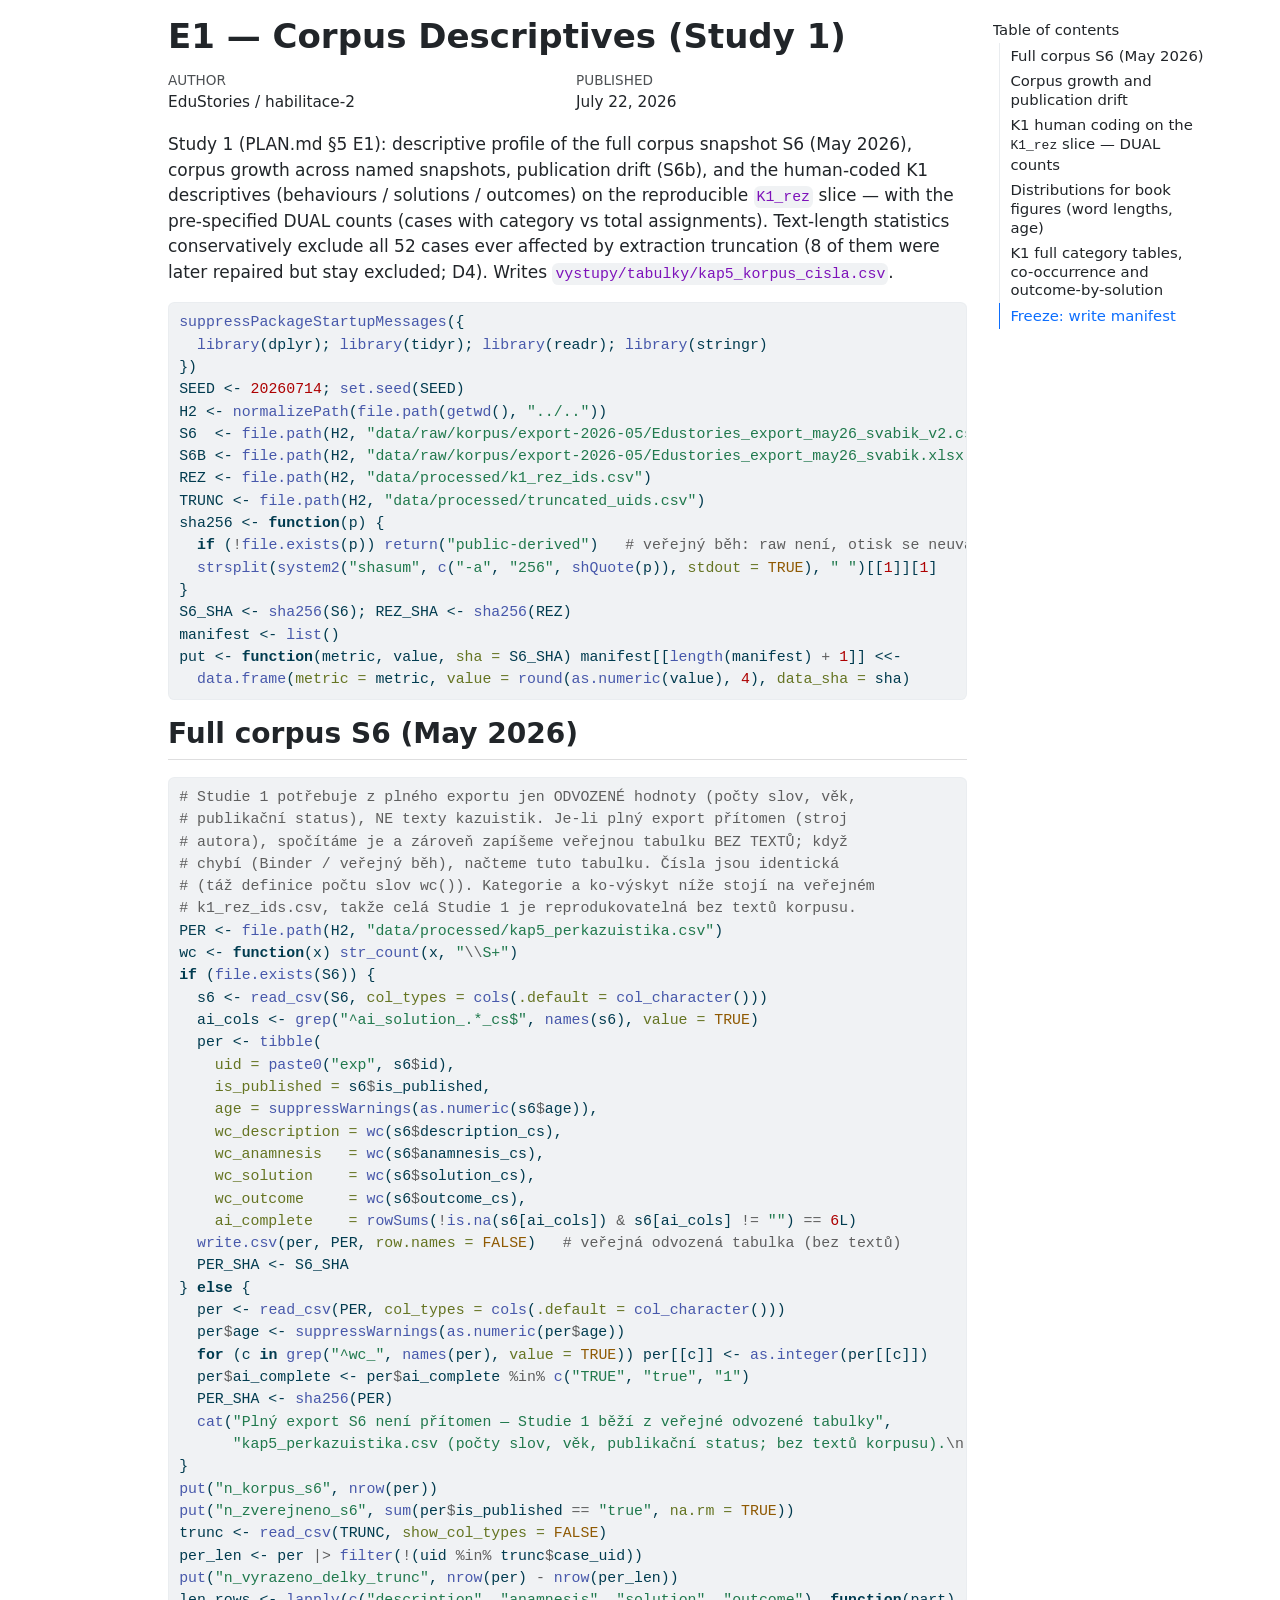
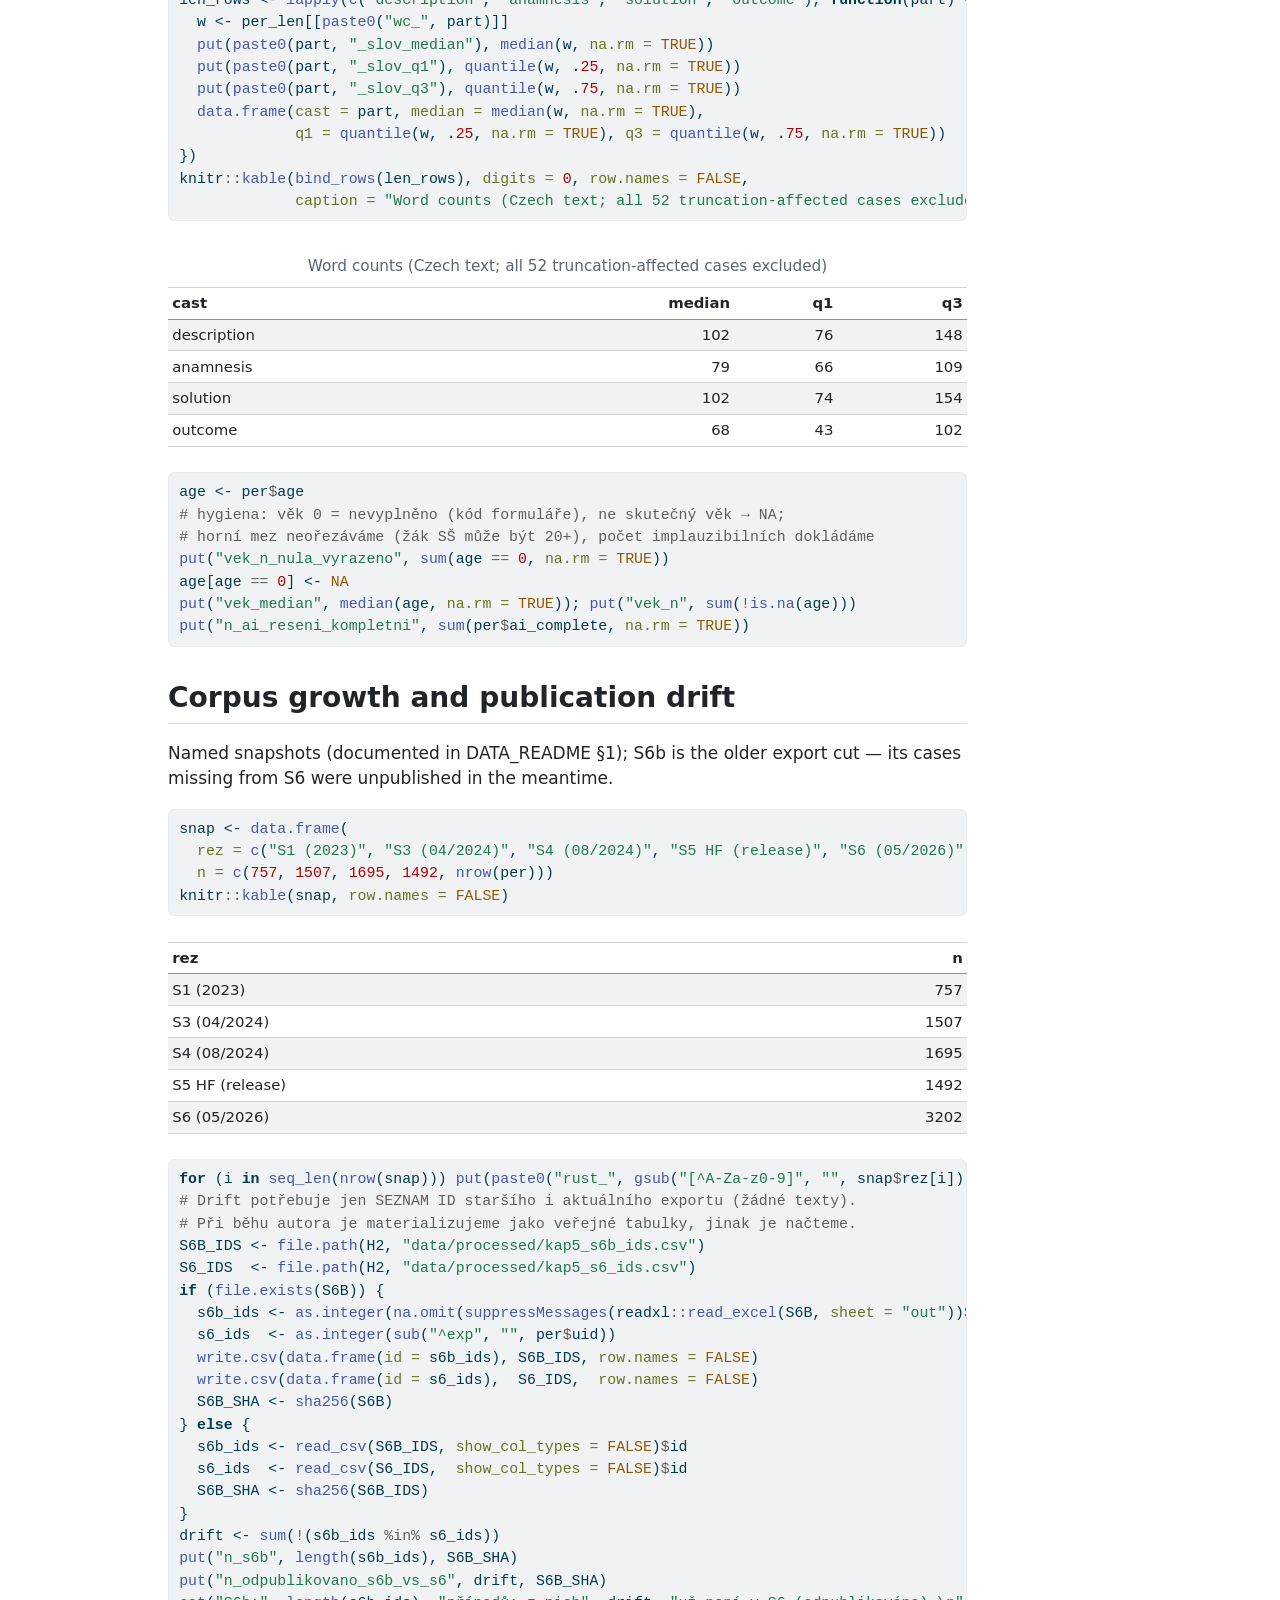
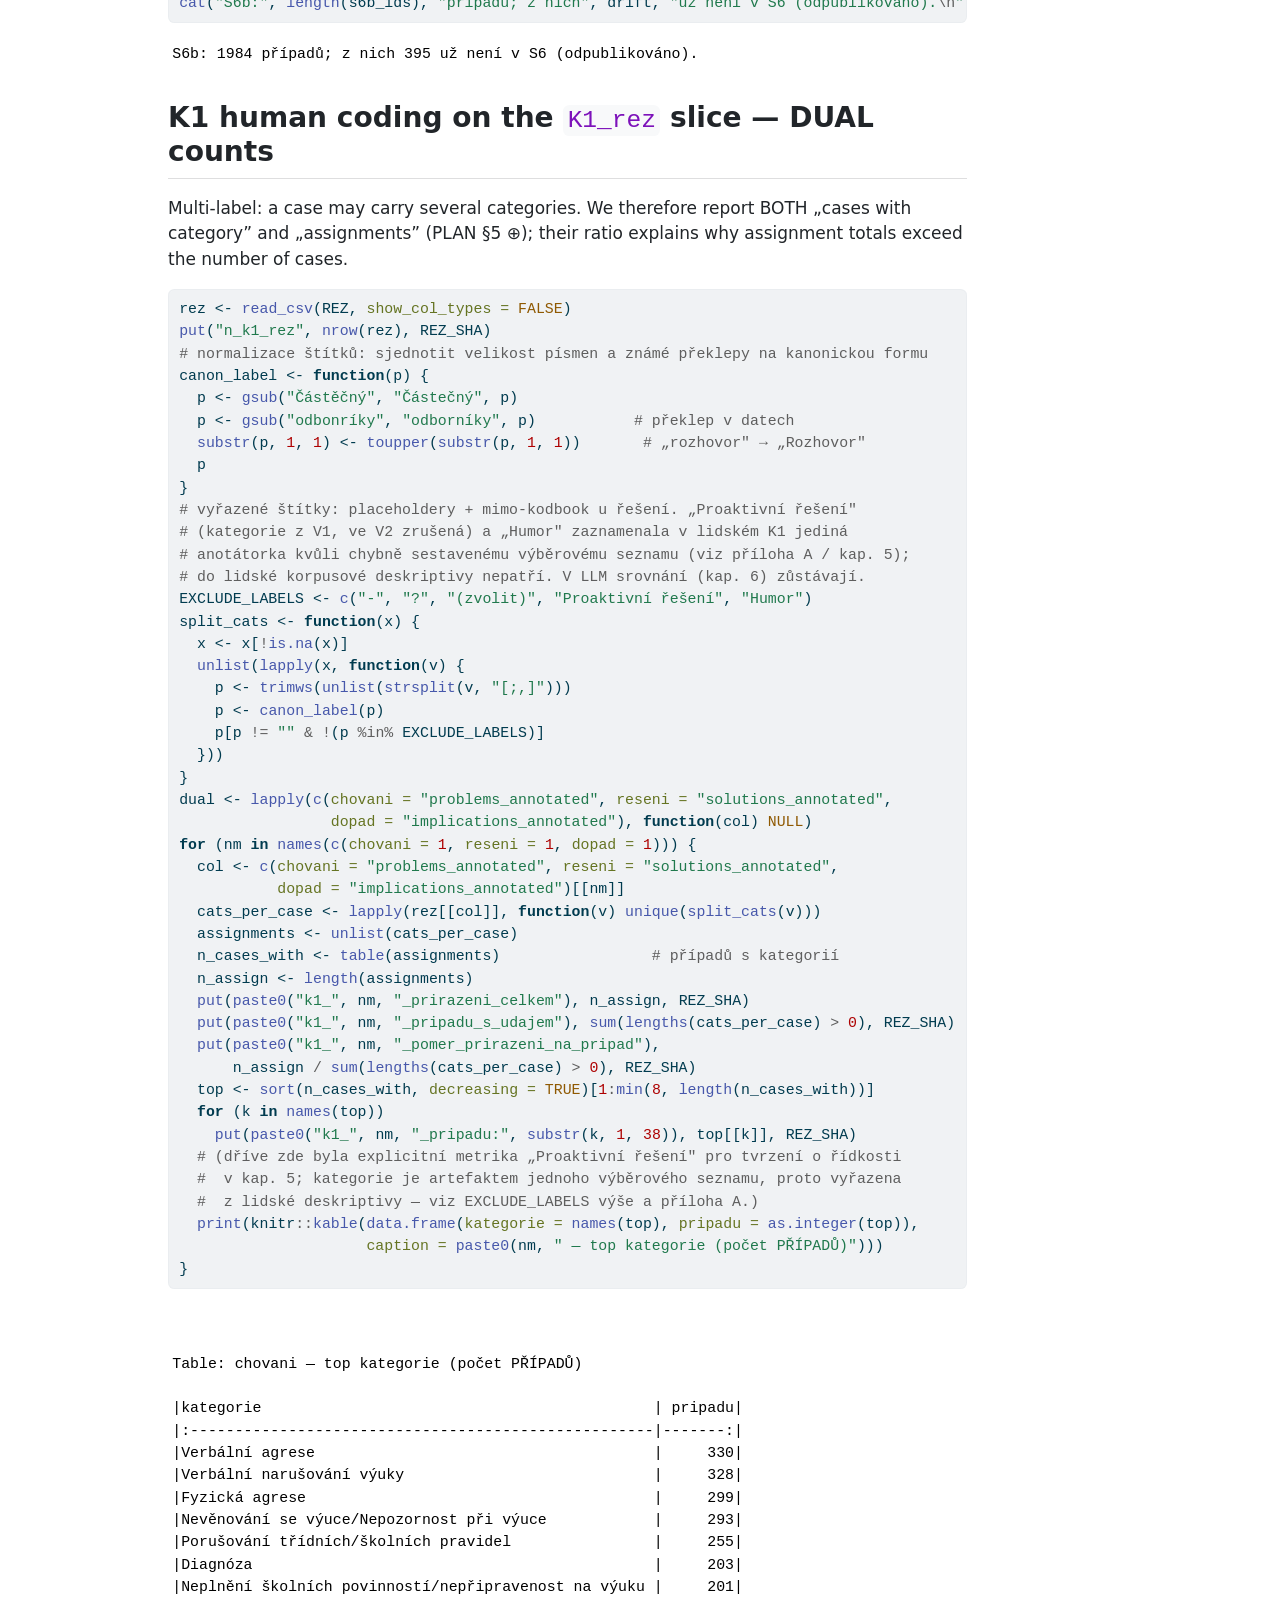
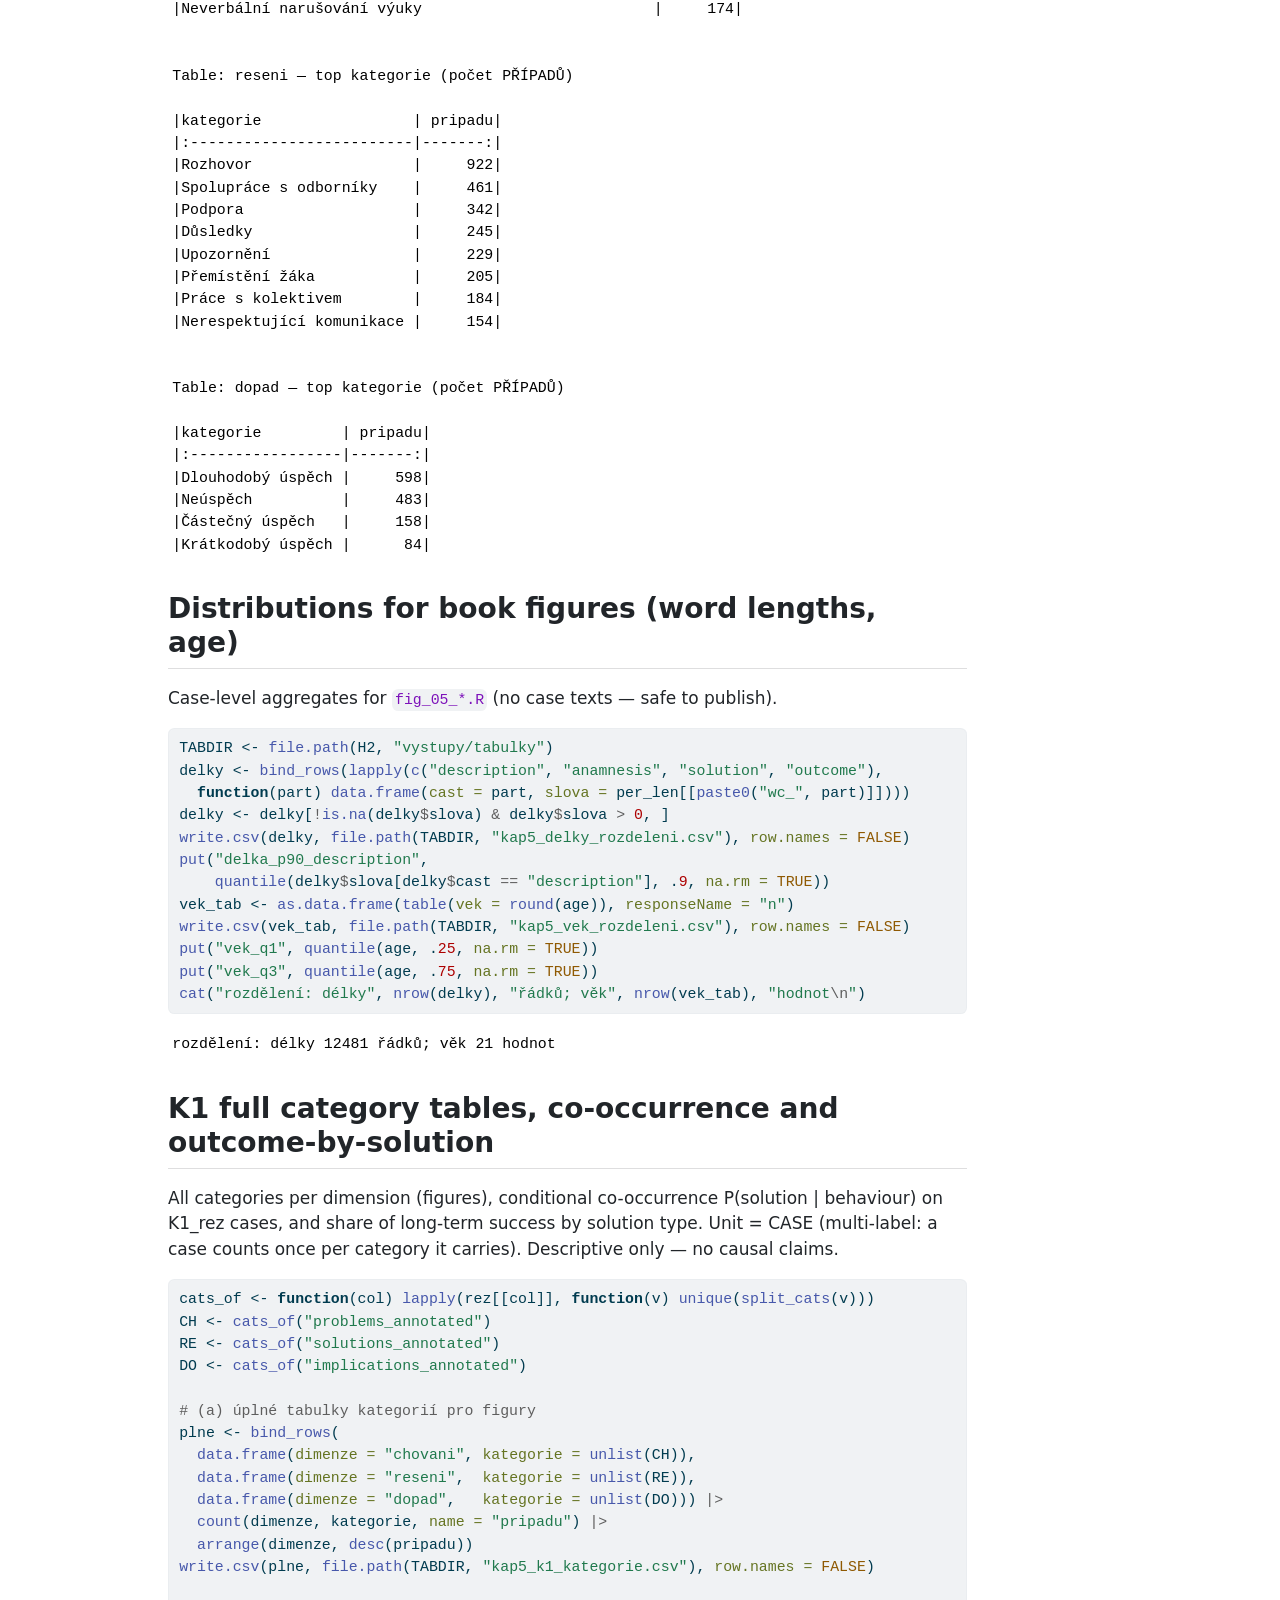
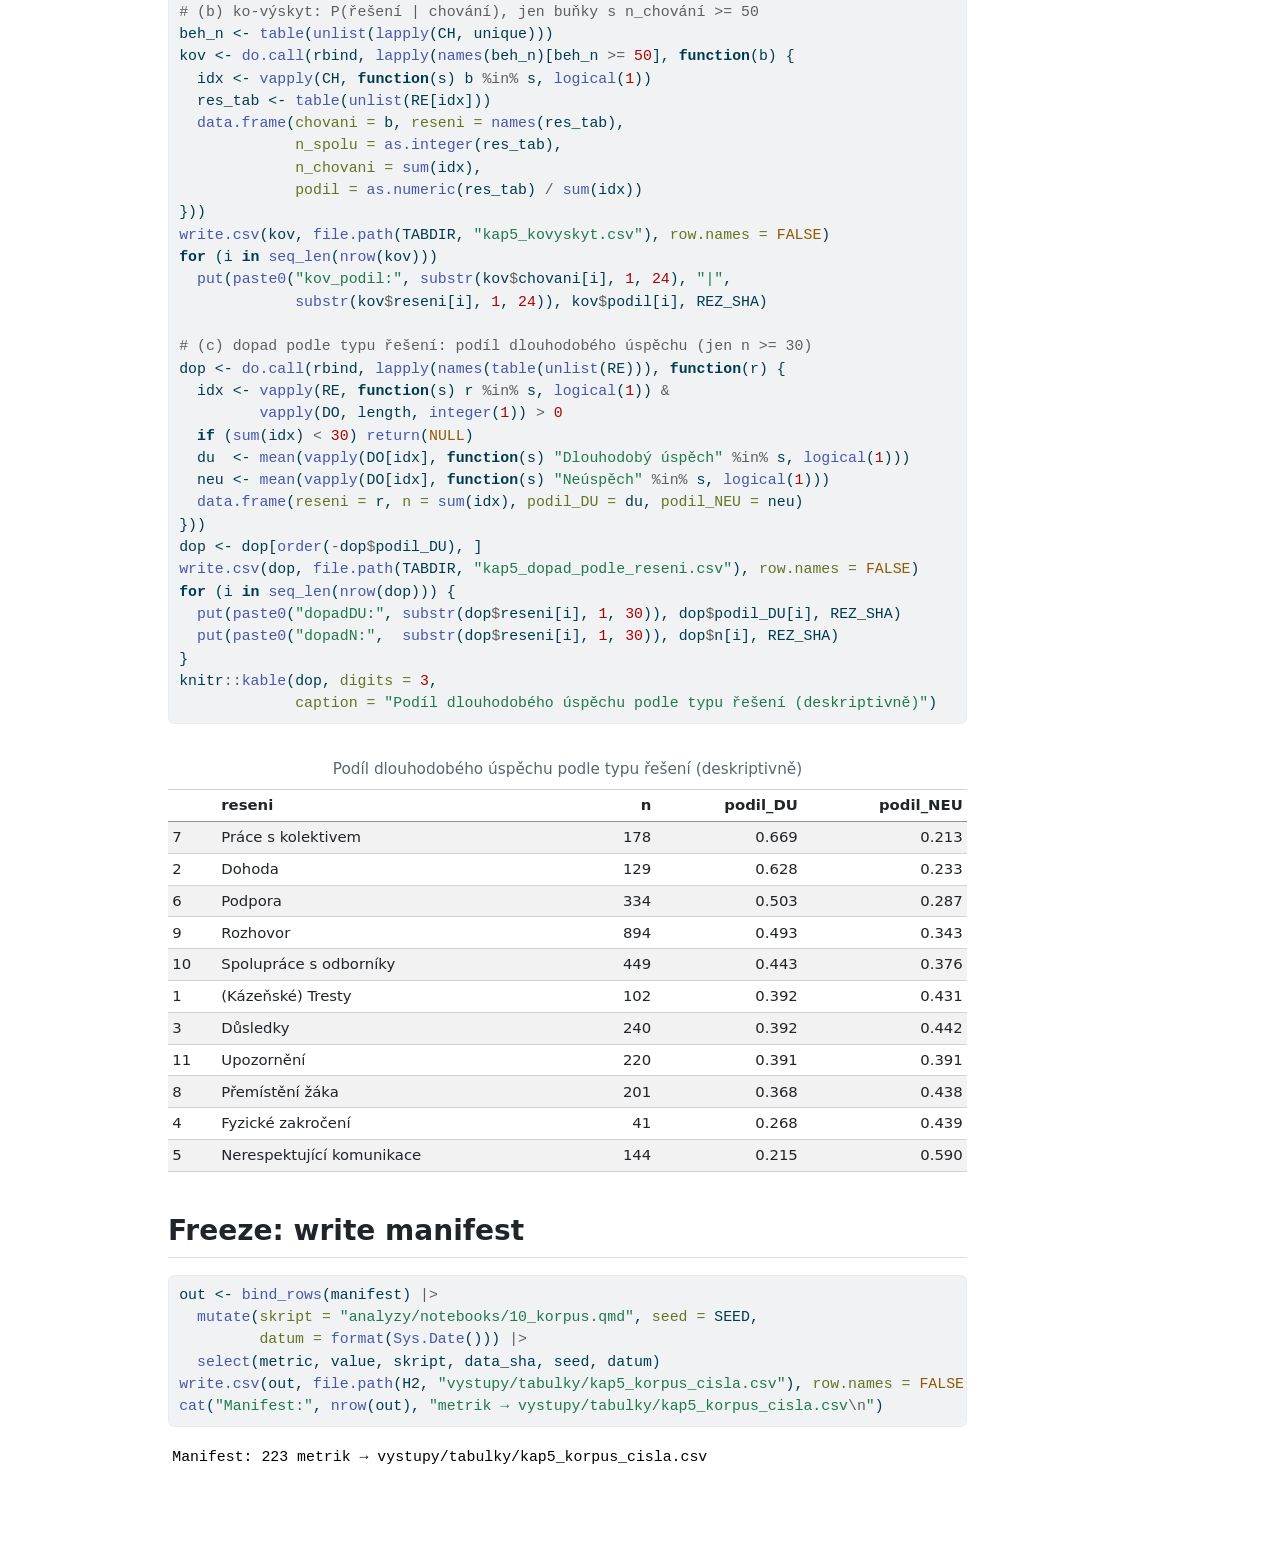
==== commit c48842e8: "Kap. 5/6/příloha A: Proaktivní řešení vyřazeno z lidské korpusové deskriptivy „Proaktivní řešení" v " ====
--- a/vystupy/reporty/10_korpus.html
+++ b/vystupy/reporty/10_korpus.html
@@ -7,7 +7,7 @@
 <meta name="viewport" content="width=device-width, initial-scale=1.0, user-scalable=yes">
 
 <meta name="author" content="EduStories / habilitace-2">
-<meta name="dcterms.date" content="2026-07-17">
+<meta name="dcterms.date" content="2026-07-22">
 
 <title>E1 — Corpus Descriptives (Study 1)</title>
 <style>
@@ -2239,7 +2239,7 @@
     <div>
     <div class="quarto-title-meta-heading">Published</div>
     <div class="quarto-title-meta-contents">
-      <p class="date">July 17, 2026</p>
+      <p class="date">July 22, 2026</p>
     </div>
   </div>
   
@@ -2446,36 +2446,41 @@
 <span id="cb7-7"><a href="#cb7-7" aria-hidden="true" tabindex="-1"></a>  <span class="fu">substr</span>(p, <span class="dv">1</span>, <span class="dv">1</span>) <span class="ot">&lt;-</span> <span class="fu">toupper</span>(<span class="fu">substr</span>(p, <span class="dv">1</span>, <span class="dv">1</span>))       <span class="co"># „rozhovor&quot; → „Rozhovor&quot;</span></span>
 <span id="cb7-8"><a href="#cb7-8" aria-hidden="true" tabindex="-1"></a>  p</span>
 <span id="cb7-9"><a href="#cb7-9" aria-hidden="true" tabindex="-1"></a>}</span>
-<span id="cb7-10"><a href="#cb7-10" aria-hidden="true" tabindex="-1"></a>split_cats <span class="ot">&lt;-</span> <span class="cf">function</span>(x) {</span>
-<span id="cb7-11"><a href="#cb7-11" aria-hidden="true" tabindex="-1"></a>  x <span class="ot">&lt;-</span> x[<span class="sc">!</span><span class="fu">is.na</span>(x)]</span>
-<span id="cb7-12"><a href="#cb7-12" aria-hidden="true" tabindex="-1"></a>  <span class="fu">unlist</span>(<span class="fu">lapply</span>(x, <span class="cf">function</span>(v) {</span>
-<span id="cb7-13"><a href="#cb7-13" aria-hidden="true" tabindex="-1"></a>    p <span class="ot">&lt;-</span> <span class="fu">trimws</span>(<span class="fu">unlist</span>(<span class="fu">strsplit</span>(v, <span class="st">&quot;[;,]&quot;</span>)))</span>
-<span id="cb7-14"><a href="#cb7-14" aria-hidden="true" tabindex="-1"></a>    p <span class="ot">&lt;-</span> <span class="fu">canon_label</span>(p)</span>
-<span id="cb7-15"><a href="#cb7-15" aria-hidden="true" tabindex="-1"></a>    p[p <span class="sc">!=</span> <span class="st">&quot;&quot;</span> <span class="sc">&amp;</span> <span class="sc">!</span>(p <span class="sc">%in%</span> <span class="fu">c</span>(<span class="st">&quot;-&quot;</span>, <span class="st">&quot;?&quot;</span>, <span class="st">&quot;(zvolit)&quot;</span>))]</span>
-<span id="cb7-16"><a href="#cb7-16" aria-hidden="true" tabindex="-1"></a>  }))</span>
-<span id="cb7-17"><a href="#cb7-17" aria-hidden="true" tabindex="-1"></a>}</span>
-<span id="cb7-18"><a href="#cb7-18" aria-hidden="true" tabindex="-1"></a>dual <span class="ot">&lt;-</span> <span class="fu">lapply</span>(<span class="fu">c</span>(<span class="at">chovani =</span> <span class="st">&quot;problems_annotated&quot;</span>, <span class="at">reseni =</span> <span class="st">&quot;solutions_annotated&quot;</span>,</span>
-<span id="cb7-19"><a href="#cb7-19" aria-hidden="true" tabindex="-1"></a>                 <span class="at">dopad =</span> <span class="st">&quot;implications_annotated&quot;</span>), <span class="cf">function</span>(col) <span class="cn">NULL</span>)</span>
-<span id="cb7-20"><a href="#cb7-20" aria-hidden="true" tabindex="-1"></a><span class="cf">for</span> (nm <span class="cf">in</span> <span class="fu">names</span>(<span class="fu">c</span>(<span class="at">chovani =</span> <span class="dv">1</span>, <span class="at">reseni =</span> <span class="dv">1</span>, <span class="at">dopad =</span> <span class="dv">1</span>))) {</span>
-<span id="cb7-21"><a href="#cb7-21" aria-hidden="true" tabindex="-1"></a>  col <span class="ot">&lt;-</span> <span class="fu">c</span>(<span class="at">chovani =</span> <span class="st">&quot;problems_annotated&quot;</span>, <span class="at">reseni =</span> <span class="st">&quot;solutions_annotated&quot;</span>,</span>
-<span id="cb7-22"><a href="#cb7-22" aria-hidden="true" tabindex="-1"></a>           <span class="at">dopad =</span> <span class="st">&quot;implications_annotated&quot;</span>)[[nm]]</span>
-<span id="cb7-23"><a href="#cb7-23" aria-hidden="true" tabindex="-1"></a>  cats_per_case <span class="ot">&lt;-</span> <span class="fu">lapply</span>(rez[[col]], <span class="cf">function</span>(v) <span class="fu">unique</span>(<span class="fu">split_cats</span>(v)))</span>
-<span id="cb7-24"><a href="#cb7-24" aria-hidden="true" tabindex="-1"></a>  assignments <span class="ot">&lt;-</span> <span class="fu">unlist</span>(cats_per_case)</span>
-<span id="cb7-25"><a href="#cb7-25" aria-hidden="true" tabindex="-1"></a>  n_cases_with <span class="ot">&lt;-</span> <span class="fu">table</span>(assignments)                 <span class="co"># případů s kategorií</span></span>
-<span id="cb7-26"><a href="#cb7-26" aria-hidden="true" tabindex="-1"></a>  n_assign <span class="ot">&lt;-</span> <span class="fu">length</span>(assignments)</span>
-<span id="cb7-27"><a href="#cb7-27" aria-hidden="true" tabindex="-1"></a>  <span class="fu">put</span>(<span class="fu">paste0</span>(<span class="st">&quot;k1_&quot;</span>, nm, <span class="st">&quot;_prirazeni_celkem&quot;</span>), n_assign, REZ_SHA)</span>
-<span id="cb7-28"><a href="#cb7-28" aria-hidden="true" tabindex="-1"></a>  <span class="fu">put</span>(<span class="fu">paste0</span>(<span class="st">&quot;k1_&quot;</span>, nm, <span class="st">&quot;_pripadu_s_udajem&quot;</span>), <span class="fu">sum</span>(<span class="fu">lengths</span>(cats_per_case) <span class="sc">&gt;</span> <span class="dv">0</span>), REZ_SHA)</span>
-<span id="cb7-29"><a href="#cb7-29" aria-hidden="true" tabindex="-1"></a>  <span class="fu">put</span>(<span class="fu">paste0</span>(<span class="st">&quot;k1_&quot;</span>, nm, <span class="st">&quot;_pomer_prirazeni_na_pripad&quot;</span>),</span>
-<span id="cb7-30"><a href="#cb7-30" aria-hidden="true" tabindex="-1"></a>      n_assign <span class="sc">/</span> <span class="fu">sum</span>(<span class="fu">lengths</span>(cats_per_case) <span class="sc">&gt;</span> <span class="dv">0</span>), REZ_SHA)</span>
-<span id="cb7-31"><a href="#cb7-31" aria-hidden="true" tabindex="-1"></a>  top <span class="ot">&lt;-</span> <span class="fu">sort</span>(n_cases_with, <span class="at">decreasing =</span> <span class="cn">TRUE</span>)[<span class="dv">1</span><span class="sc">:</span><span class="fu">min</span>(<span class="dv">8</span>, <span class="fu">length</span>(n_cases_with))]</span>
-<span id="cb7-32"><a href="#cb7-32" aria-hidden="true" tabindex="-1"></a>  <span class="cf">for</span> (k <span class="cf">in</span> <span class="fu">names</span>(top))</span>
-<span id="cb7-33"><a href="#cb7-33" aria-hidden="true" tabindex="-1"></a>    <span class="fu">put</span>(<span class="fu">paste0</span>(<span class="st">&quot;k1_&quot;</span>, nm, <span class="st">&quot;_pripadu:&quot;</span>, <span class="fu">substr</span>(k, <span class="dv">1</span>, <span class="dv">38</span>)), top[[k]], REZ_SHA)</span>
-<span id="cb7-34"><a href="#cb7-34" aria-hidden="true" tabindex="-1"></a>  <span class="co"># vzácné strategie: explicitní metrika pro „proaktivní&quot; (tvrzení o řídkosti v kap. 5)</span></span>
-<span id="cb7-35"><a href="#cb7-35" aria-hidden="true" tabindex="-1"></a>  <span class="cf">if</span> (nm <span class="sc">==</span> <span class="st">&quot;reseni&quot;</span> <span class="sc">&amp;&amp;</span> <span class="st">&quot;Proaktivní řešení&quot;</span> <span class="sc">%in%</span> <span class="fu">names</span>(n_cases_with))</span>
-<span id="cb7-36"><a href="#cb7-36" aria-hidden="true" tabindex="-1"></a>    <span class="fu">put</span>(<span class="st">&quot;k1_reseni_pripadu:Proaktivní řešení&quot;</span>, n_cases_with[[<span class="st">&quot;Proaktivní řešení&quot;</span>]], REZ_SHA)</span>
-<span id="cb7-37"><a href="#cb7-37" aria-hidden="true" tabindex="-1"></a>  <span class="fu">print</span>(knitr<span class="sc">::</span><span class="fu">kable</span>(<span class="fu">data.frame</span>(<span class="at">kategorie =</span> <span class="fu">names</span>(top), <span class="at">pripadu =</span> <span class="fu">as.integer</span>(top)),</span>
-<span id="cb7-38"><a href="#cb7-38" aria-hidden="true" tabindex="-1"></a>                     <span class="at">caption =</span> <span class="fu">paste0</span>(nm, <span class="st">&quot; — top kategorie (počet PŘÍPADŮ)&quot;</span>)))</span>
-<span id="cb7-39"><a href="#cb7-39" aria-hidden="true" tabindex="-1"></a>}</span></code></pre></div><button title="Copy to Clipboard" class="code-copy-button"><i class="bi"></i></button></div>
+<span id="cb7-10"><a href="#cb7-10" aria-hidden="true" tabindex="-1"></a><span class="co"># vyřazené štítky: placeholdery + mimo-kodbook u řešení. „Proaktivní řešení&quot;</span></span>
+<span id="cb7-11"><a href="#cb7-11" aria-hidden="true" tabindex="-1"></a><span class="co"># (kategorie z V1, ve V2 zrušená) a „Humor&quot; zaznamenala v lidském K1 jediná</span></span>
+<span id="cb7-12"><a href="#cb7-12" aria-hidden="true" tabindex="-1"></a><span class="co"># anotátorka kvůli chybně sestavenému výběrovému seznamu (viz příloha A / kap. 5);</span></span>
+<span id="cb7-13"><a href="#cb7-13" aria-hidden="true" tabindex="-1"></a><span class="co"># do lidské korpusové deskriptivy nepatří. V LLM srovnání (kap. 6) zůstávají.</span></span>
+<span id="cb7-14"><a href="#cb7-14" aria-hidden="true" tabindex="-1"></a>EXCLUDE_LABELS <span class="ot">&lt;-</span> <span class="fu">c</span>(<span class="st">&quot;-&quot;</span>, <span class="st">&quot;?&quot;</span>, <span class="st">&quot;(zvolit)&quot;</span>, <span class="st">&quot;Proaktivní řešení&quot;</span>, <span class="st">&quot;Humor&quot;</span>)</span>
+<span id="cb7-15"><a href="#cb7-15" aria-hidden="true" tabindex="-1"></a>split_cats <span class="ot">&lt;-</span> <span class="cf">function</span>(x) {</span>
+<span id="cb7-16"><a href="#cb7-16" aria-hidden="true" tabindex="-1"></a>  x <span class="ot">&lt;-</span> x[<span class="sc">!</span><span class="fu">is.na</span>(x)]</span>
+<span id="cb7-17"><a href="#cb7-17" aria-hidden="true" tabindex="-1"></a>  <span class="fu">unlist</span>(<span class="fu">lapply</span>(x, <span class="cf">function</span>(v) {</span>
+<span id="cb7-18"><a href="#cb7-18" aria-hidden="true" tabindex="-1"></a>    p <span class="ot">&lt;-</span> <span class="fu">trimws</span>(<span class="fu">unlist</span>(<span class="fu">strsplit</span>(v, <span class="st">&quot;[;,]&quot;</span>)))</span>
+<span id="cb7-19"><a href="#cb7-19" aria-hidden="true" tabindex="-1"></a>    p <span class="ot">&lt;-</span> <span class="fu">canon_label</span>(p)</span>
+<span id="cb7-20"><a href="#cb7-20" aria-hidden="true" tabindex="-1"></a>    p[p <span class="sc">!=</span> <span class="st">&quot;&quot;</span> <span class="sc">&amp;</span> <span class="sc">!</span>(p <span class="sc">%in%</span> EXCLUDE_LABELS)]</span>
+<span id="cb7-21"><a href="#cb7-21" aria-hidden="true" tabindex="-1"></a>  }))</span>
+<span id="cb7-22"><a href="#cb7-22" aria-hidden="true" tabindex="-1"></a>}</span>
+<span id="cb7-23"><a href="#cb7-23" aria-hidden="true" tabindex="-1"></a>dual <span class="ot">&lt;-</span> <span class="fu">lapply</span>(<span class="fu">c</span>(<span class="at">chovani =</span> <span class="st">&quot;problems_annotated&quot;</span>, <span class="at">reseni =</span> <span class="st">&quot;solutions_annotated&quot;</span>,</span>
+<span id="cb7-24"><a href="#cb7-24" aria-hidden="true" tabindex="-1"></a>                 <span class="at">dopad =</span> <span class="st">&quot;implications_annotated&quot;</span>), <span class="cf">function</span>(col) <span class="cn">NULL</span>)</span>
+<span id="cb7-25"><a href="#cb7-25" aria-hidden="true" tabindex="-1"></a><span class="cf">for</span> (nm <span class="cf">in</span> <span class="fu">names</span>(<span class="fu">c</span>(<span class="at">chovani =</span> <span class="dv">1</span>, <span class="at">reseni =</span> <span class="dv">1</span>, <span class="at">dopad =</span> <span class="dv">1</span>))) {</span>
+<span id="cb7-26"><a href="#cb7-26" aria-hidden="true" tabindex="-1"></a>  col <span class="ot">&lt;-</span> <span class="fu">c</span>(<span class="at">chovani =</span> <span class="st">&quot;problems_annotated&quot;</span>, <span class="at">reseni =</span> <span class="st">&quot;solutions_annotated&quot;</span>,</span>
+<span id="cb7-27"><a href="#cb7-27" aria-hidden="true" tabindex="-1"></a>           <span class="at">dopad =</span> <span class="st">&quot;implications_annotated&quot;</span>)[[nm]]</span>
+<span id="cb7-28"><a href="#cb7-28" aria-hidden="true" tabindex="-1"></a>  cats_per_case <span class="ot">&lt;-</span> <span class="fu">lapply</span>(rez[[col]], <span class="cf">function</span>(v) <span class="fu">unique</span>(<span class="fu">split_cats</span>(v)))</span>
+<span id="cb7-29"><a href="#cb7-29" aria-hidden="true" tabindex="-1"></a>  assignments <span class="ot">&lt;-</span> <span class="fu">unlist</span>(cats_per_case)</span>
+<span id="cb7-30"><a href="#cb7-30" aria-hidden="true" tabindex="-1"></a>  n_cases_with <span class="ot">&lt;-</span> <span class="fu">table</span>(assignments)                 <span class="co"># případů s kategorií</span></span>
+<span id="cb7-31"><a href="#cb7-31" aria-hidden="true" tabindex="-1"></a>  n_assign <span class="ot">&lt;-</span> <span class="fu">length</span>(assignments)</span>
+<span id="cb7-32"><a href="#cb7-32" aria-hidden="true" tabindex="-1"></a>  <span class="fu">put</span>(<span class="fu">paste0</span>(<span class="st">&quot;k1_&quot;</span>, nm, <span class="st">&quot;_prirazeni_celkem&quot;</span>), n_assign, REZ_SHA)</span>
+<span id="cb7-33"><a href="#cb7-33" aria-hidden="true" tabindex="-1"></a>  <span class="fu">put</span>(<span class="fu">paste0</span>(<span class="st">&quot;k1_&quot;</span>, nm, <span class="st">&quot;_pripadu_s_udajem&quot;</span>), <span class="fu">sum</span>(<span class="fu">lengths</span>(cats_per_case) <span class="sc">&gt;</span> <span class="dv">0</span>), REZ_SHA)</span>
+<span id="cb7-34"><a href="#cb7-34" aria-hidden="true" tabindex="-1"></a>  <span class="fu">put</span>(<span class="fu">paste0</span>(<span class="st">&quot;k1_&quot;</span>, nm, <span class="st">&quot;_pomer_prirazeni_na_pripad&quot;</span>),</span>
+<span id="cb7-35"><a href="#cb7-35" aria-hidden="true" tabindex="-1"></a>      n_assign <span class="sc">/</span> <span class="fu">sum</span>(<span class="fu">lengths</span>(cats_per_case) <span class="sc">&gt;</span> <span class="dv">0</span>), REZ_SHA)</span>
+<span id="cb7-36"><a href="#cb7-36" aria-hidden="true" tabindex="-1"></a>  top <span class="ot">&lt;-</span> <span class="fu">sort</span>(n_cases_with, <span class="at">decreasing =</span> <span class="cn">TRUE</span>)[<span class="dv">1</span><span class="sc">:</span><span class="fu">min</span>(<span class="dv">8</span>, <span class="fu">length</span>(n_cases_with))]</span>
+<span id="cb7-37"><a href="#cb7-37" aria-hidden="true" tabindex="-1"></a>  <span class="cf">for</span> (k <span class="cf">in</span> <span class="fu">names</span>(top))</span>
+<span id="cb7-38"><a href="#cb7-38" aria-hidden="true" tabindex="-1"></a>    <span class="fu">put</span>(<span class="fu">paste0</span>(<span class="st">&quot;k1_&quot;</span>, nm, <span class="st">&quot;_pripadu:&quot;</span>, <span class="fu">substr</span>(k, <span class="dv">1</span>, <span class="dv">38</span>)), top[[k]], REZ_SHA)</span>
+<span id="cb7-39"><a href="#cb7-39" aria-hidden="true" tabindex="-1"></a>  <span class="co"># (dříve zde byla explicitní metrika „Proaktivní řešení&quot; pro tvrzení o řídkosti</span></span>
+<span id="cb7-40"><a href="#cb7-40" aria-hidden="true" tabindex="-1"></a>  <span class="co">#  v kap. 5; kategorie je artefaktem jednoho výběrového seznamu, proto vyřazena</span></span>
+<span id="cb7-41"><a href="#cb7-41" aria-hidden="true" tabindex="-1"></a>  <span class="co">#  z lidské deskriptivy — viz EXCLUDE_LABELS výše a příloha A.)</span></span>
+<span id="cb7-42"><a href="#cb7-42" aria-hidden="true" tabindex="-1"></a>  <span class="fu">print</span>(knitr<span class="sc">::</span><span class="fu">kable</span>(<span class="fu">data.frame</span>(<span class="at">kategorie =</span> <span class="fu">names</span>(top), <span class="at">pripadu =</span> <span class="fu">as.integer</span>(top)),</span>
+<span id="cb7-43"><a href="#cb7-43" aria-hidden="true" tabindex="-1"></a>                     <span class="at">caption =</span> <span class="fu">paste0</span>(nm, <span class="st">&quot; — top kategorie (počet PŘÍPADŮ)&quot;</span>)))</span>
+<span id="cb7-44"><a href="#cb7-44" aria-hidden="true" tabindex="-1"></a>}</span></code></pre></div><button title="Copy to Clipboard" class="code-copy-button"><i class="bi"></i></button></div>
 <div class="cell-output cell-output-stdout">
 <pre><code>
 
@@ -2694,7 +2699,7 @@
 <span id="cb12-5"><a href="#cb12-5" aria-hidden="true" tabindex="-1"></a><span class="fu">write.csv</span>(out, <span class="fu">file.path</span>(H2, <span class="st">&quot;vystupy/tabulky/kap5_korpus_cisla.csv&quot;</span>), <span class="at">row.names =</span> <span class="cn">FALSE</span>)</span>
 <span id="cb12-6"><a href="#cb12-6" aria-hidden="true" tabindex="-1"></a><span class="fu">cat</span>(<span class="st">&quot;Manifest:&quot;</span>, <span class="fu">nrow</span>(out), <span class="st">&quot;metrik → vystupy/tabulky/kap5_korpus_cisla.csv</span><span class="sc">\n</span><span class="st">&quot;</span>)</span></code></pre></div><button title="Copy to Clipboard" class="code-copy-button"><i class="bi"></i></button></div>
 <div class="cell-output cell-output-stdout">
-<pre><code>Manifest: 234 metrik → vystupy/tabulky/kap5_korpus_cisla.csv</code></pre>
+<pre><code>Manifest: 223 metrik → vystupy/tabulky/kap5_korpus_cisla.csv</code></pre>
 </div>
 </div>
 </section>
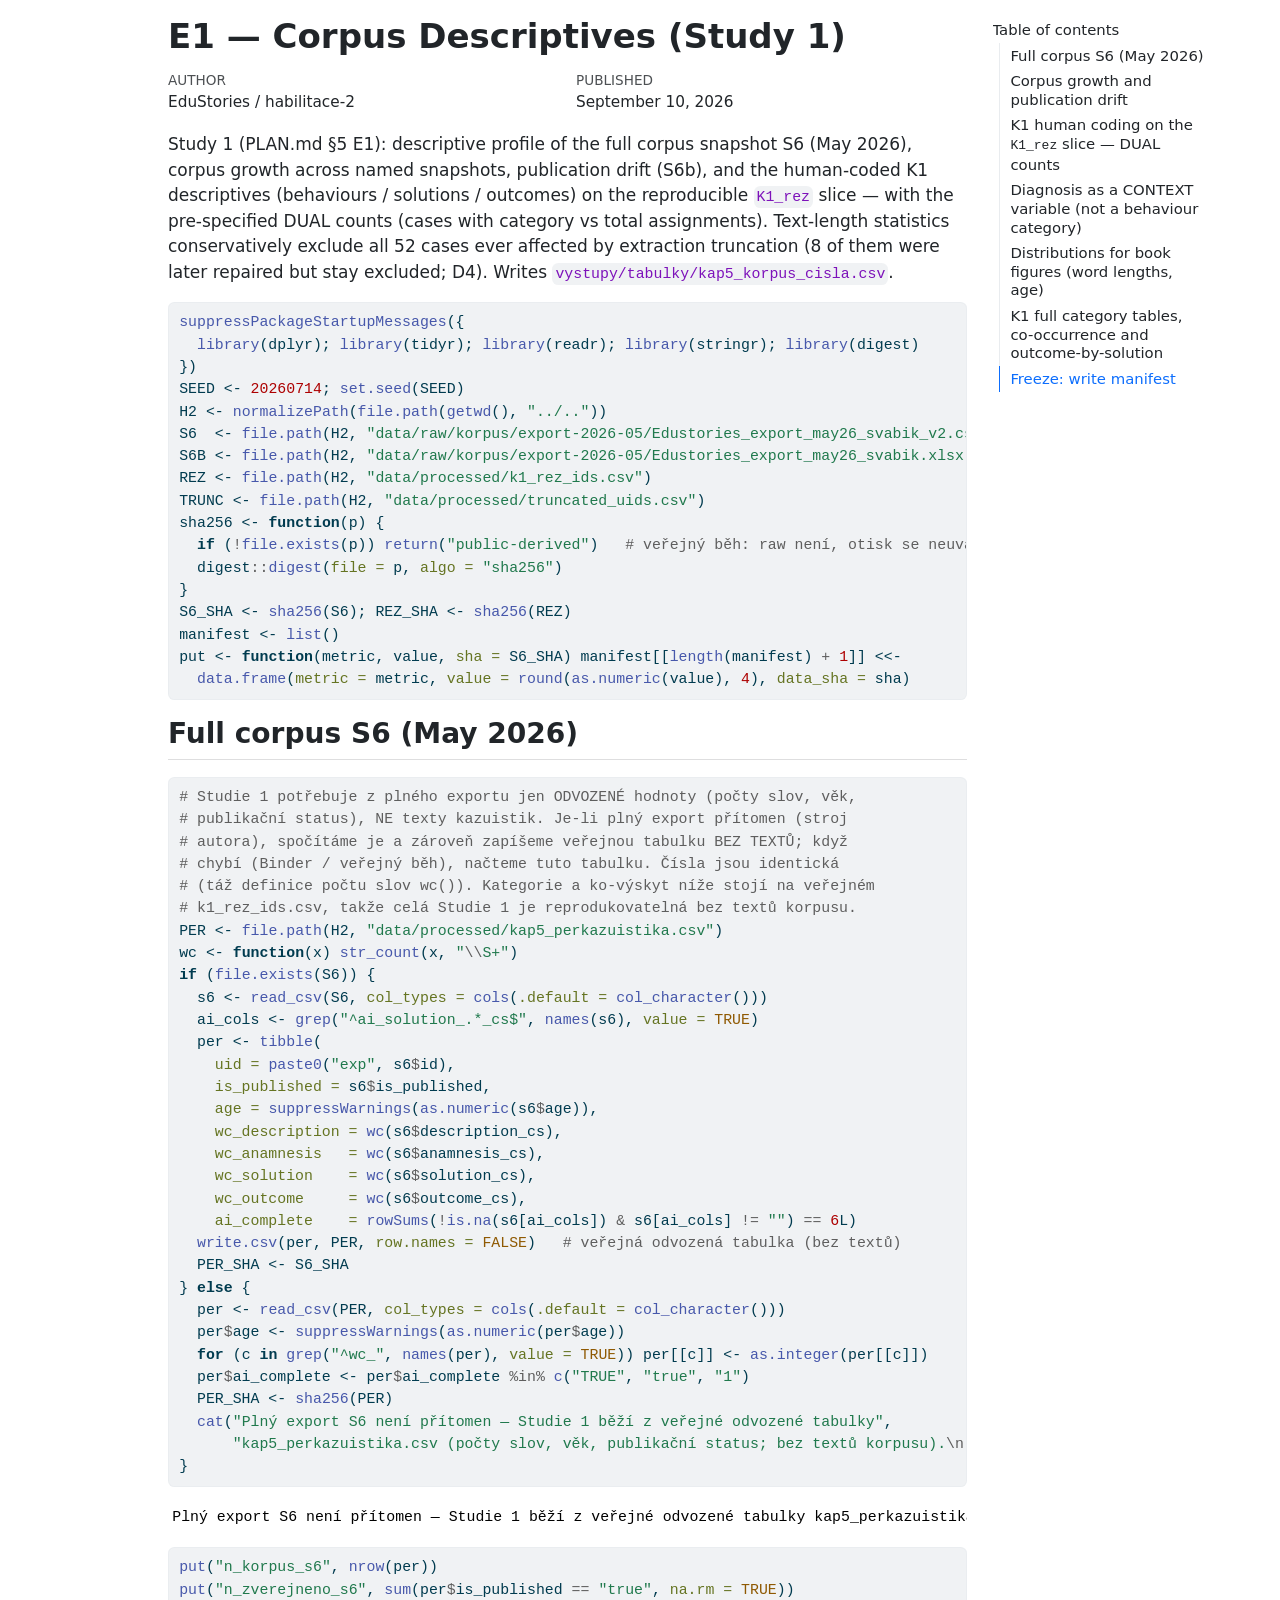
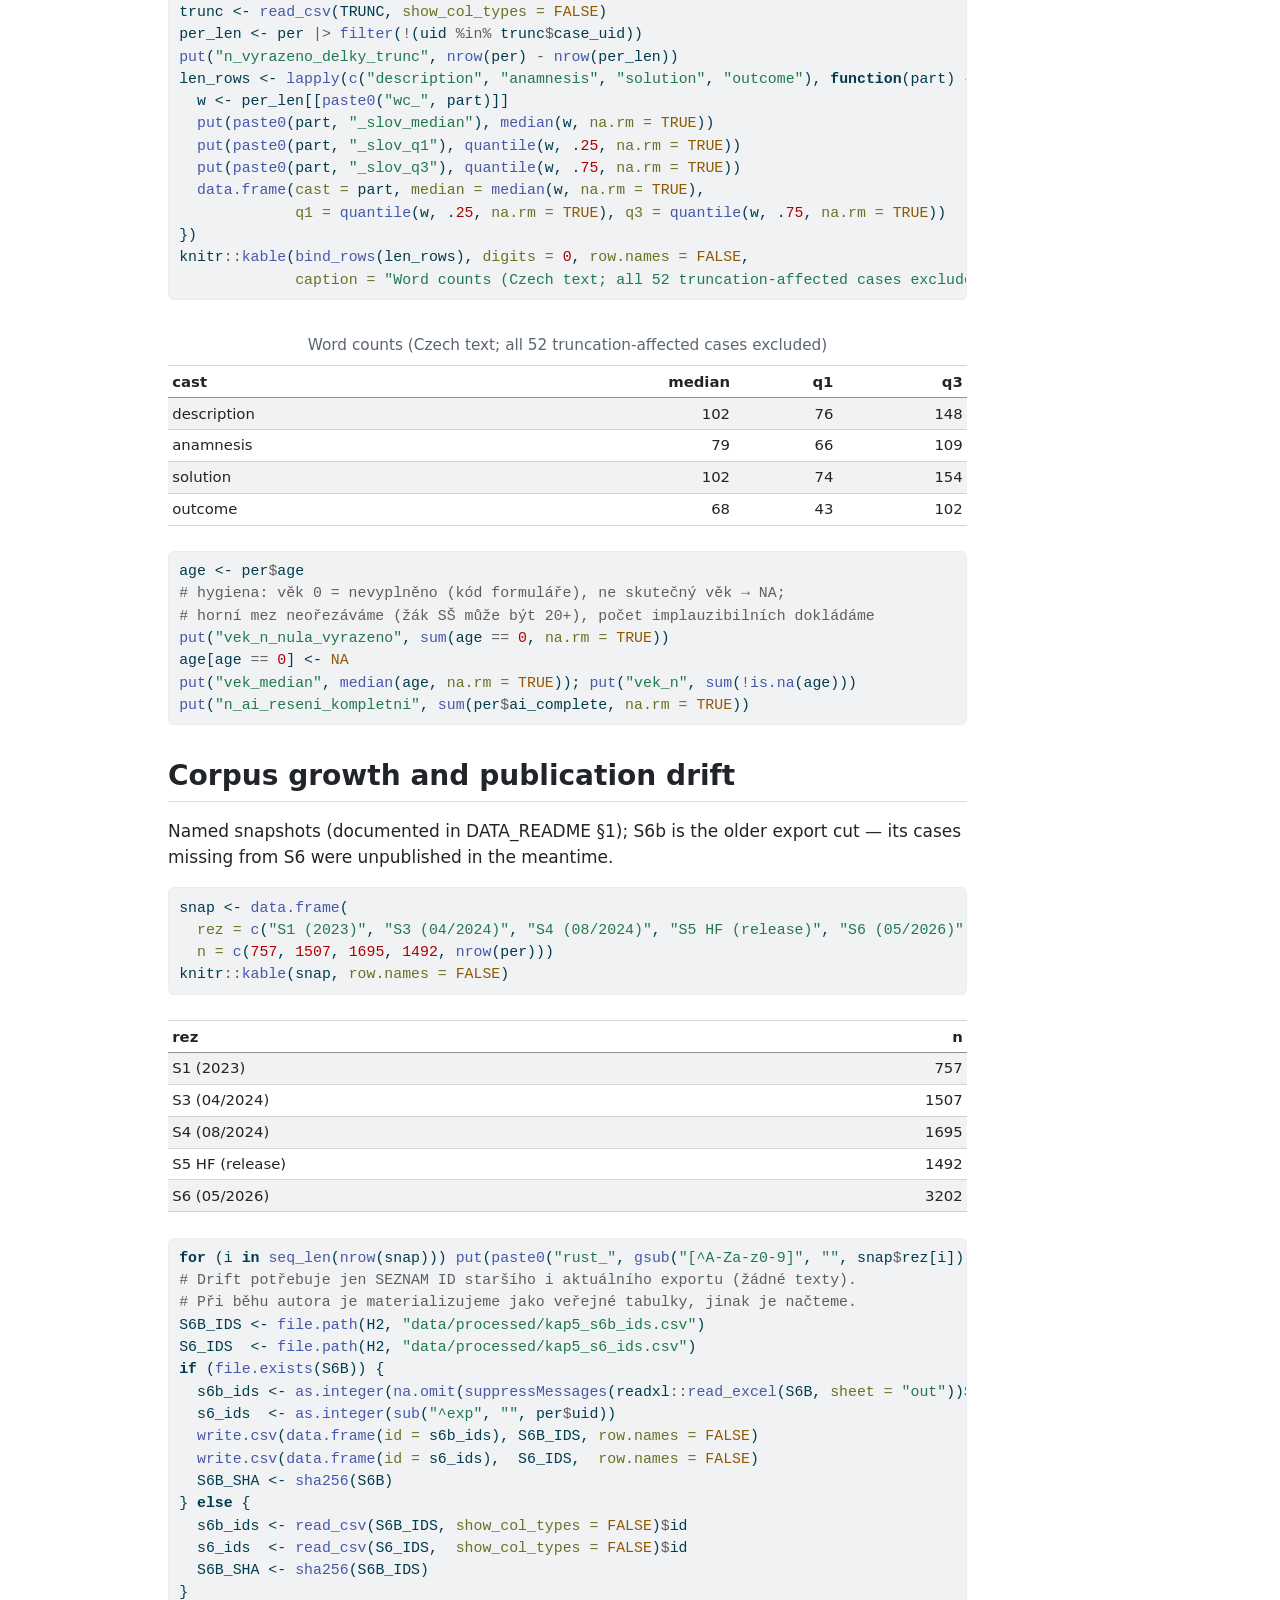
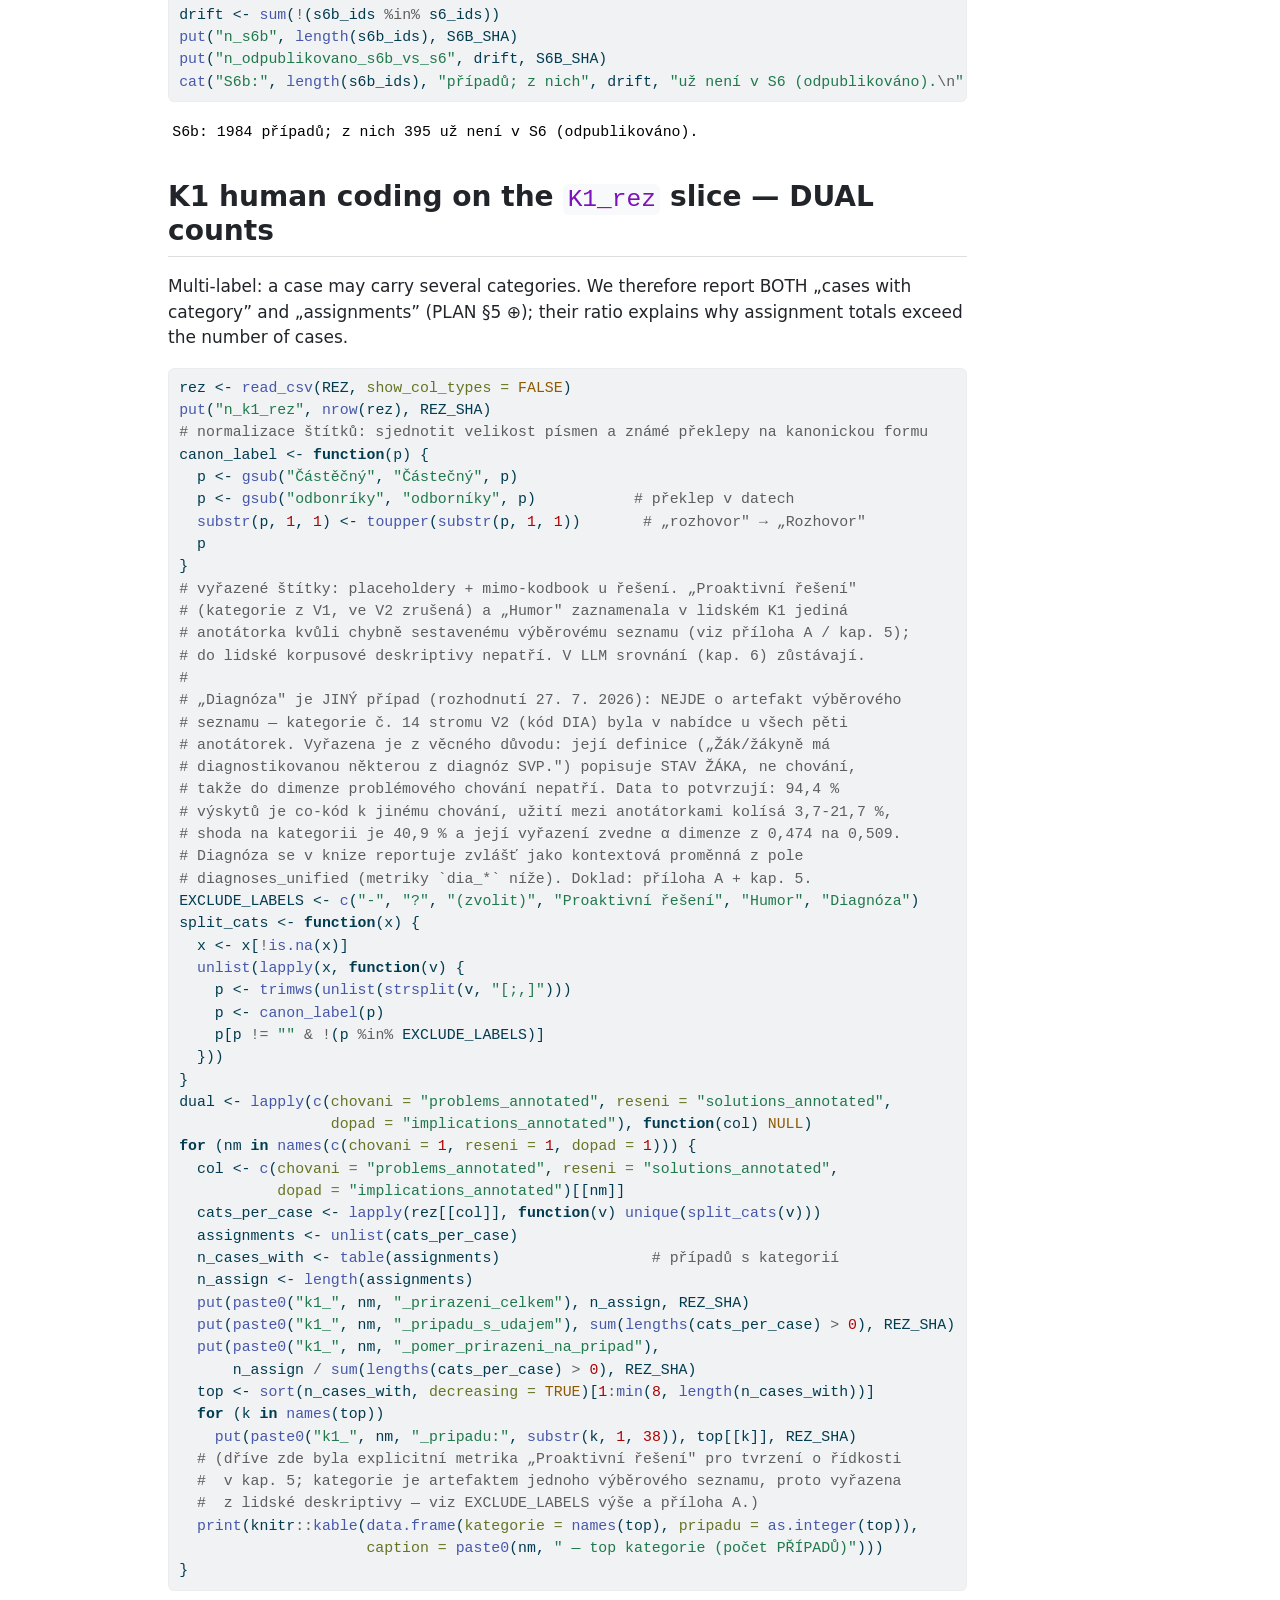
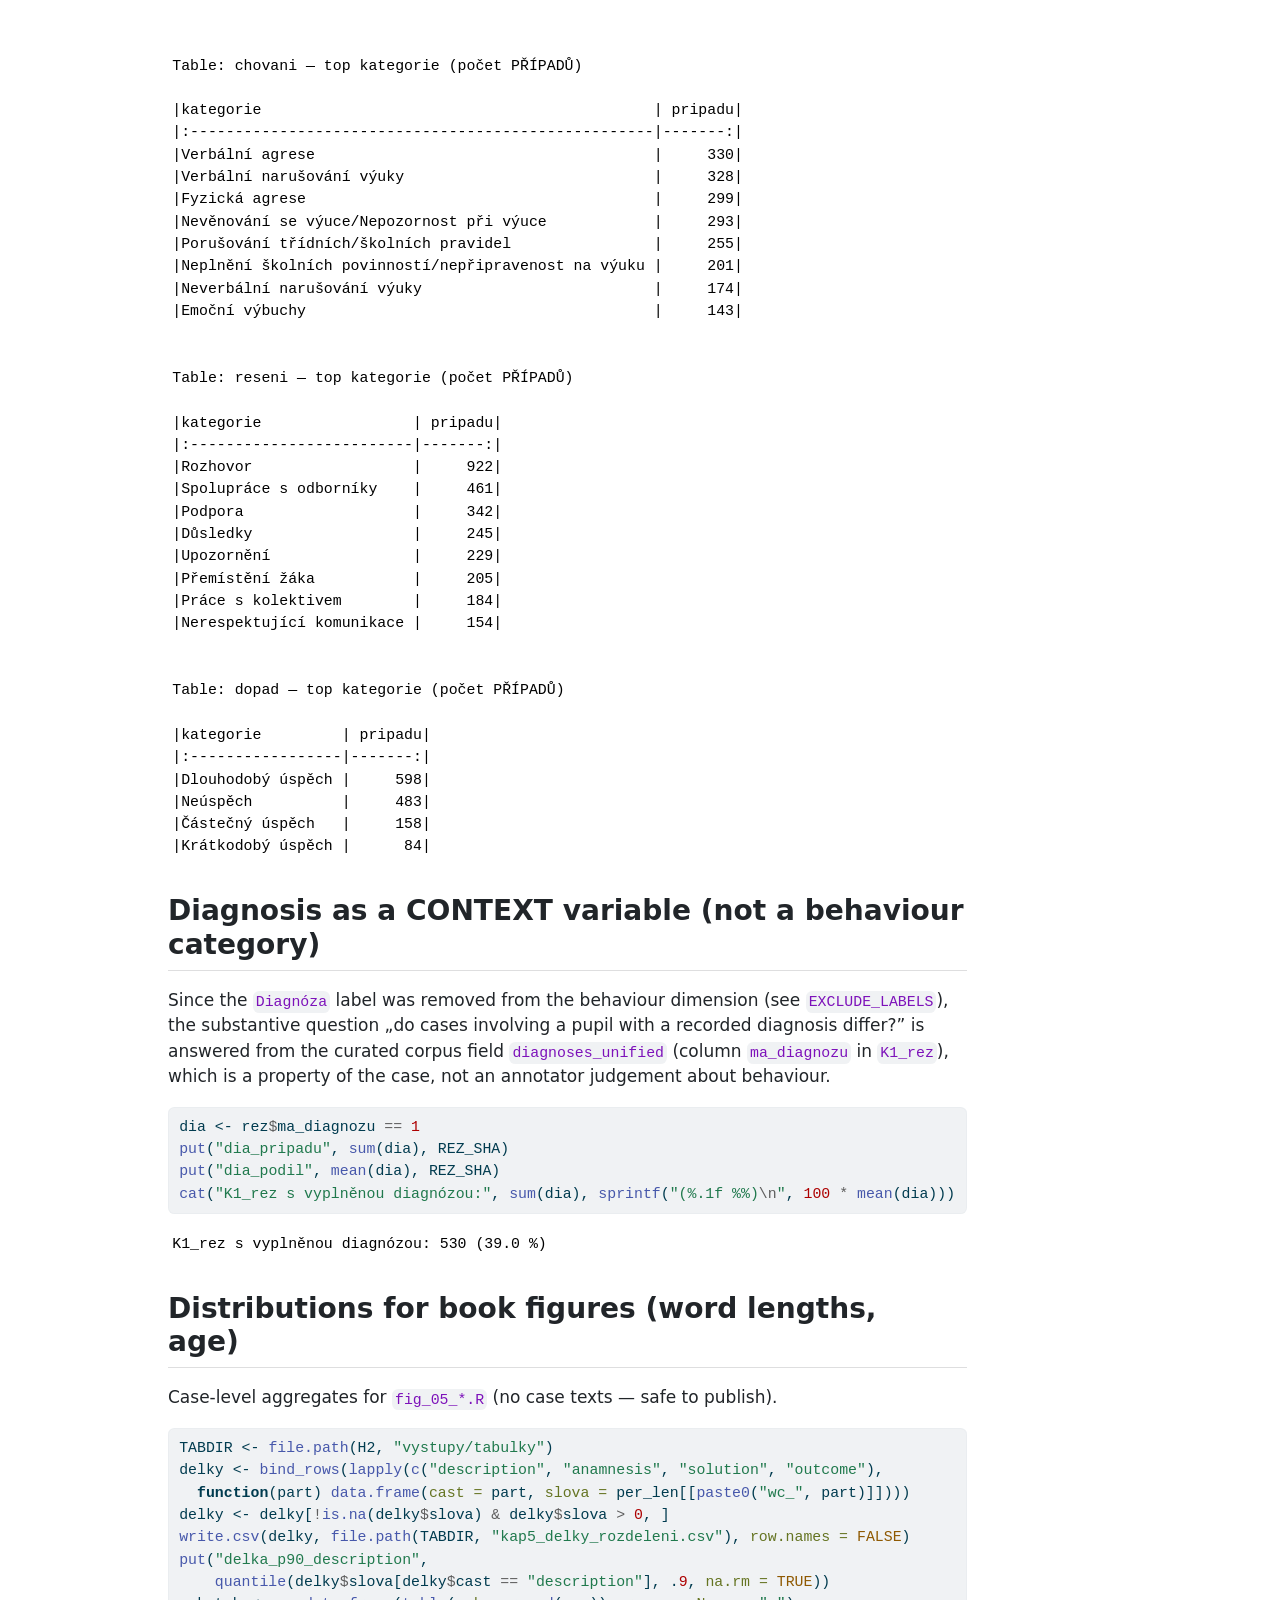
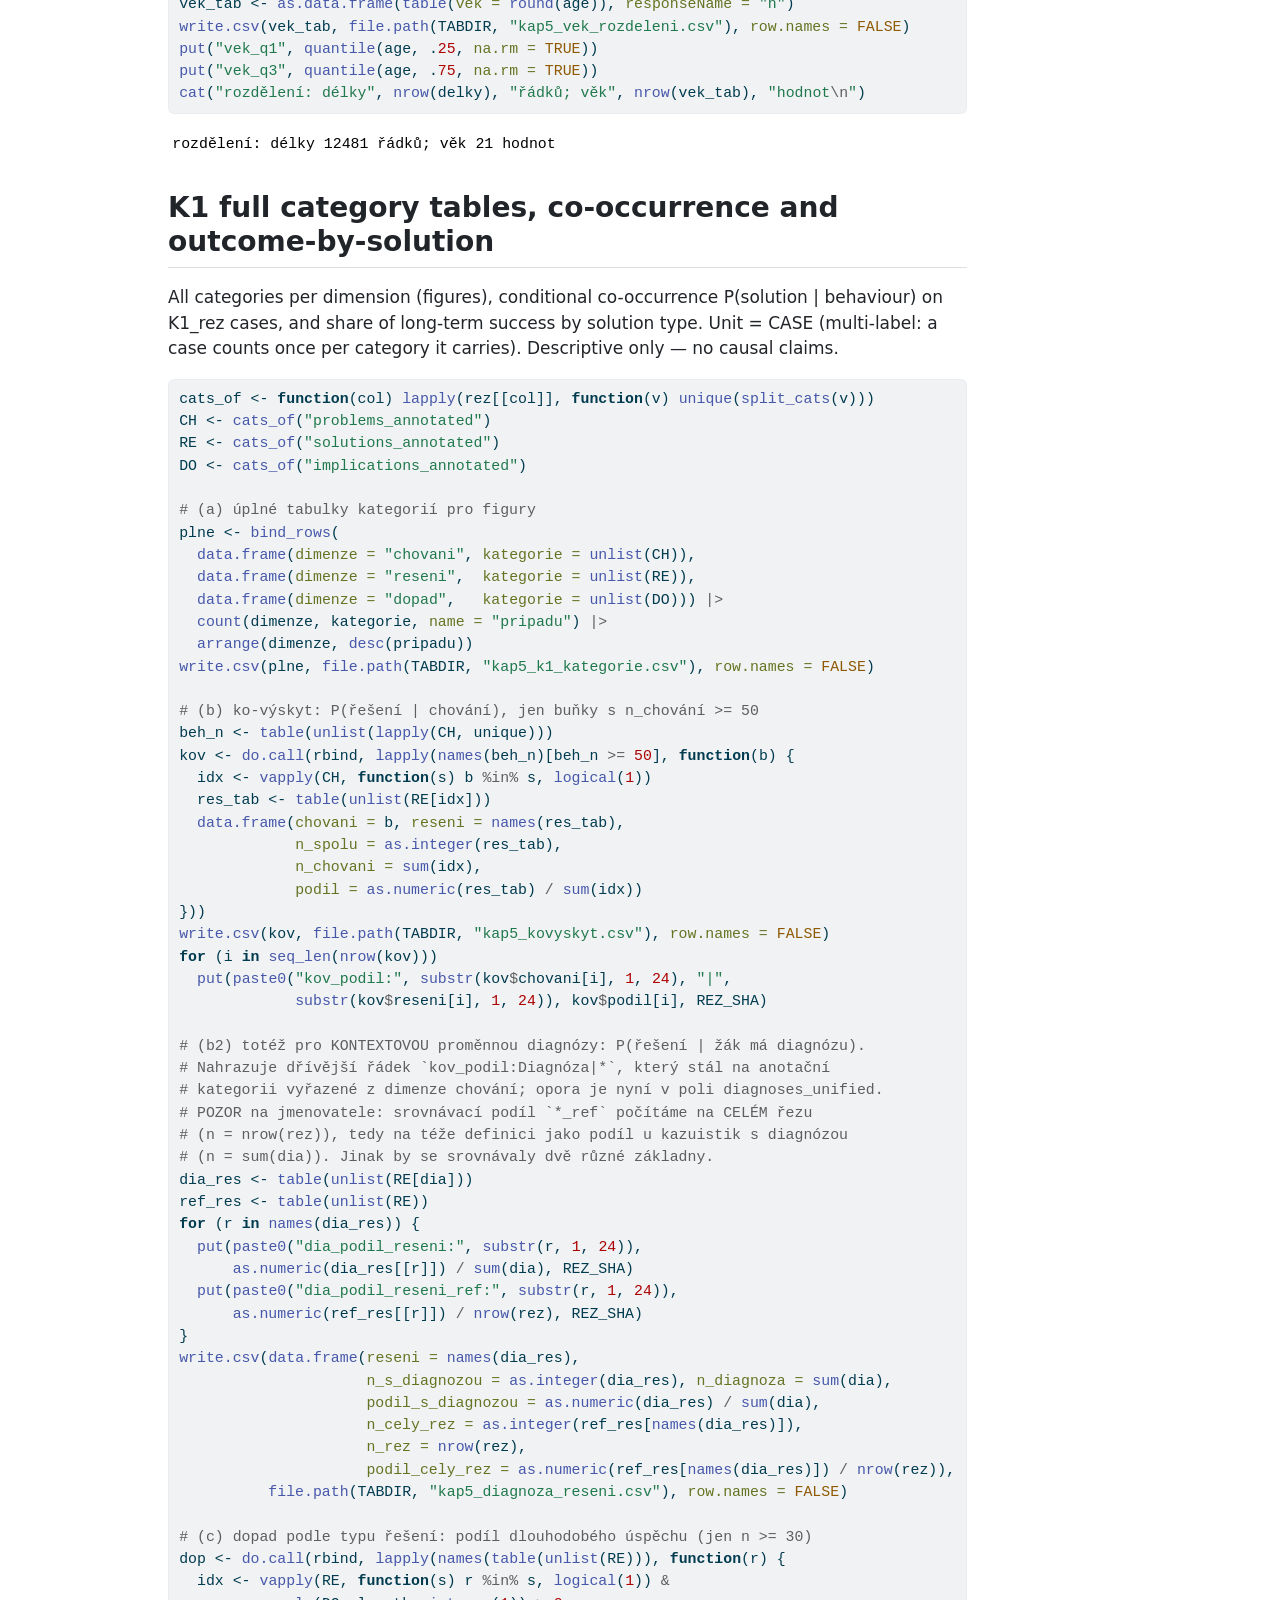
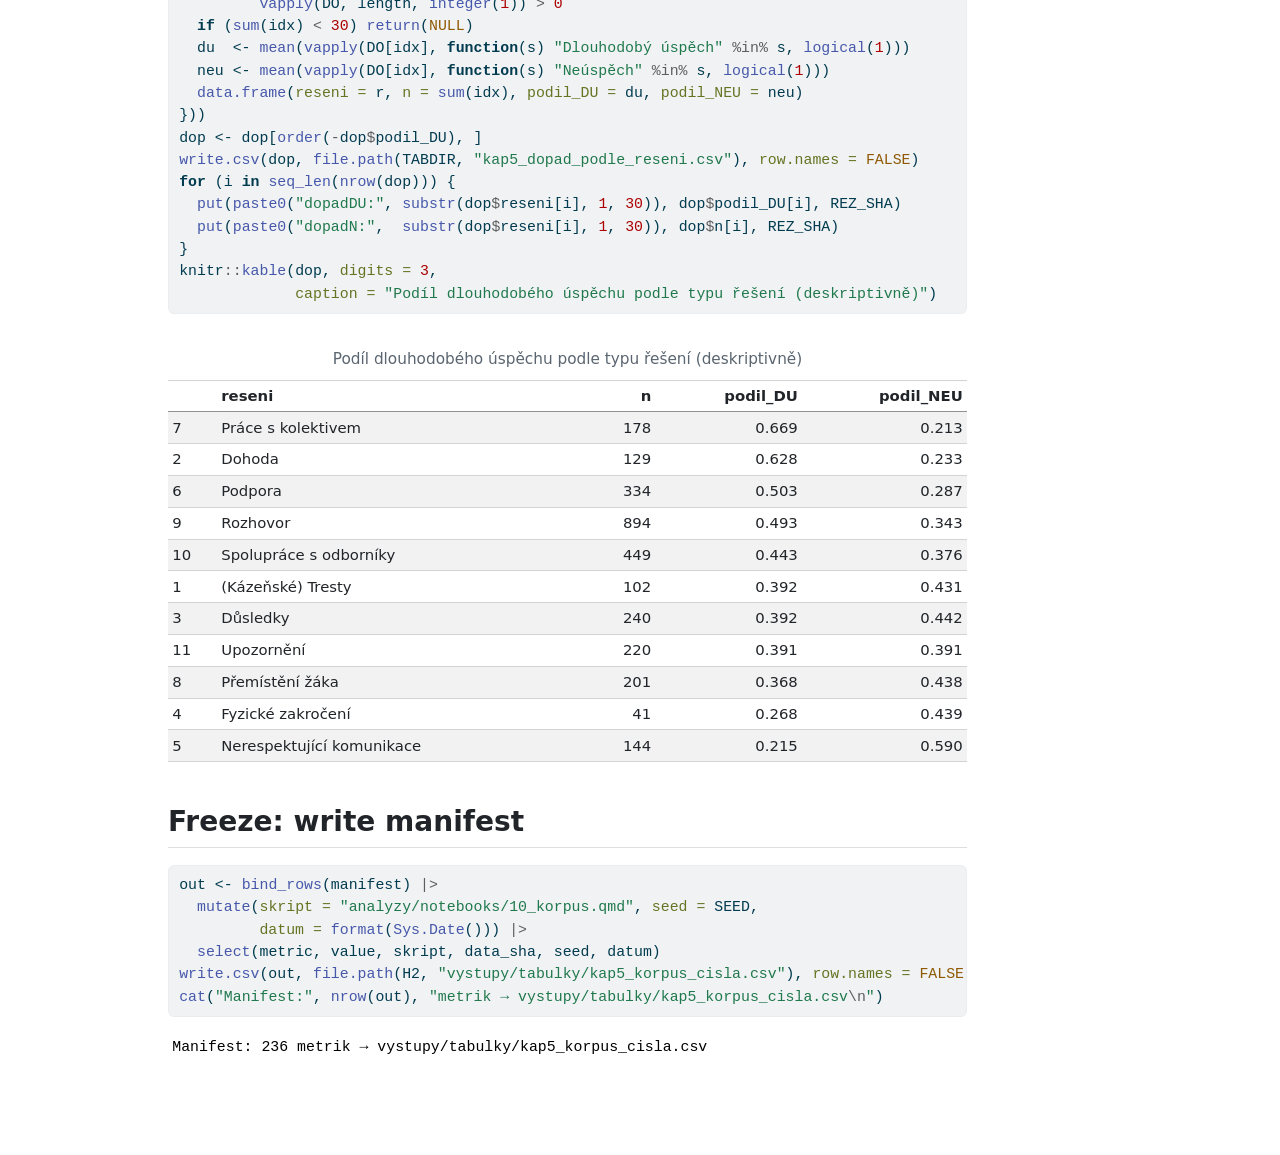
==== commit ad9f988c: "Aktualizovat monografii a doprovodny web" ====
--- a/vystupy/reporty/10_korpus.html
+++ b/vystupy/reporty/10_korpus.html
@@ -2,20 +2,23 @@
 <html xmlns="http://www.w3.org/1999/xhtml" lang="en" xml:lang="en"><head>
 
 <meta charset="utf-8">
-<meta name="generator" content="quarto-1.9.38">
+<meta name="generator" content="quarto-1.10.18">
 
 <meta name="viewport" content="width=device-width, initial-scale=1.0, user-scalable=yes">
 
 <meta name="author" content="EduStories / habilitace-2">
-<meta name="dcterms.date" content="2026-07-22">
+<meta name="dcterms.date" content="2026-09-10">
 
 <title>E1 — Corpus Descriptives (Study 1)</title>
 <style>
 
-code{white-space: pre-wrap;}
 span.smallcaps{font-variant: small-caps;}
-div.columns{display: flex; gap: min(4vw, 1.5em);}
-div.column{flex: auto; overflow-x: auto;}
+div.columns{display: flex; gap: 1.5em;}
+div.column{flex: auto;}
+@media screen {
+div.columns{gap: min(4vw, 1.5em);}
+div.column{overflow-x: auto;}
+}
 div.hanging-indent{margin-left: 1.5em; text-indent: -1.5em;}
 ul.task-list{list-style: none;}
 ul.task-list li input[type="checkbox"] {
@@ -89,7 +92,7 @@
 !function(A,e){"use strict";"function"==typeof define&&define.amd?define([],e):"object"==typeof module&&module.exports?module.exports=e():(A.AnchorJS=e(),A.anchors=new A.AnchorJS)}(globalThis,function(){"use strict";return function(A){function u(A){A.icon=Object.prototype.hasOwnProperty.call(A,"icon")?A.icon:"",A.visible=Object.prototype.hasOwnProperty.call(A,"visible")?A.visible:"hover",A.placement=Object.prototype.hasOwnProperty.call(A,"placement")?A.placement:"right",A.ariaLabel=Object.prototype.hasOwnProperty.call(A,"ariaLabel")?A.ariaLabel:"Anchor",A.class=Object.prototype.hasOwnProperty.call(A,"class")?A.class:"",A.base=Object.prototype.hasOwnProperty.call(A,"base")?A.base:"",A.truncate=Object.prototype.hasOwnProperty.call(A,"truncate")?Math.floor(A.truncate):64,A.titleText=Object.prototype.hasOwnProperty.call(A,"titleText")?A.titleText:""}function d(A){var e;if("string"==typeof A||A instanceof String)e=[].slice.call(document.querySelectorAll(A));else{if(!(Array.isArray(A)||A instanceof NodeList))throw new TypeError("The selector provided to AnchorJS was invalid.");e=[].slice.call(A)}return e}this.options=A||{},this.elements=[],u(this.options),this.add=function(A){var e,t,o,i,n,s,a,r,l,c,h,p=[];if(u(this.options),0!==(e=d(A=A||"h2, h3, h4, h5, h6")).length){for(null===document.head.querySelector("style.anchorjs")&&((A=document.createElement("style")).className="anchorjs",A.appendChild(document.createTextNode("")),void 0===(h=document.head.querySelector('[rel="stylesheet"],style'))?document.head.appendChild(A):document.head.insertBefore(A,h),A.sheet.insertRule(".anchorjs-link{opacity:0;text-decoration:none;-webkit-font-smoothing:antialiased;-moz-osx-font-smoothing:grayscale}",A.sheet.cssRules.length),A.sheet.insertRule(":hover>.anchorjs-link,.anchorjs-link:focus{opacity:1}",A.sheet.cssRules.length),A.sheet.insertRule("[data-anchorjs-icon]::after{content:attr(data-anchorjs-icon)}",A.sheet.cssRules.length),A.sheet.insertRule('@font-face{font-family:anchorjs-icons;src:url([data-uri]) format("truetype")}',A.sheet.cssRules.length)),h=document.querySelectorAll("[id]"),t=[].map.call(h,function(A){return A.id}),i=0;i<e.length;i++)if(this.hasAnchorJSLink(e[i]))p.push(i);else{if(e[i].hasAttribute("id"))o=e[i].getAttribute("id");else if(e[i].hasAttribute("data-anchor-id"))o=e[i].getAttribute("data-anchor-id");else{for(r=a=this.urlify(e[i].textContent),s=0;n=t.indexOf(r=void 0!==n?a+"-"+s:r),s+=1,-1!==n;);n=void 0,t.push(r),e[i].setAttribute("id",r),o=r}(l=document.createElement("a")).className="anchorjs-link "+this.options.class,l.setAttribute("aria-label",this.options.ariaLabel),l.setAttribute("data-anchorjs-icon",this.options.icon),this.options.titleText&&(l.title=this.options.titleText),c=document.querySelector("base")?window.location.pathname+window.location.search:"",c=this.options.base||c,l.href=c+"#"+o,"always"===this.options.visible&&(l.style.opacity="1"),""===this.options.icon&&(l.style.font="1em/1 anchorjs-icons","left"===this.options.placement)&&(l.style.lineHeight="inherit"),"left"===this.options.placement?(l.style.position="absolute",l.style.marginLeft="-1.25em",l.style.paddingRight=".25em",l.style.paddingLeft=".25em",e[i].insertBefore(l,e[i].firstChild)):(l.style.marginLeft=".1875em",l.style.paddingRight=".1875em",l.style.paddingLeft=".1875em",e[i].appendChild(l))}for(i=0;i<p.length;i++)e.splice(p[i]-i,1);this.elements=this.elements.concat(e)}return this},this.remove=function(A){for(var e,t,o=d(A),i=0;i<o.length;i++)(t=o[i].querySelector(".anchorjs-link"))&&(-1!==(e=this.elements.indexOf(o[i]))&&this.elements.splice(e,1),o[i].removeChild(t));return this},this.removeAll=function(){this.remove(this.elements)},this.urlify=function(A){var e=document.createElement("textarea");return e.innerHTML=A,A=e.value,this.options.truncate||u(this.options),A.trim().replace(/'/gi,"").replace(/[& +$,:;=?@"#{}|^~[`%!'<>\]./()*\\\n\t\b\v\u00A0]/g,"-").replace(/-{2,}/g,"-").substring(0,this.options.truncate).replace(/^-+|-+$/gm,"").toLowerCase()},this.hasAnchorJSLink=function(A){var e=A.firstChild&&-1<(" "+A.firstChild.className+" ").indexOf(" anchorjs-link "),A=A.lastChild&&-1<(" "+A.lastChild.className+" ").indexOf(" anchorjs-link ");return e||A||!1}}});
 // @license-end</script>
 <style type="text/css">.tippy-box[data-animation=fade][data-state=hidden]{opacity:0}[data-tippy-root]{max-width:calc(100vw - 10px)}.tippy-box{position:relative;background-color:#333;color:#fff;border-radius:4px;font-size:14px;line-height:1.4;white-space:normal;outline:0;transition-property:transform,visibility,opacity}.tippy-box[data-placement^=top]>.tippy-arrow{bottom:0}.tippy-box[data-placement^=top]>.tippy-arrow:before{bottom:-7px;left:0;border-width:8px 8px 0;border-top-color:initial;transform-origin:center top}.tippy-box[data-placement^=bottom]>.tippy-arrow{top:0}.tippy-box[data-placement^=bottom]>.tippy-arrow:before{top:-7px;left:0;border-width:0 8px 8px;border-bottom-color:initial;transform-origin:center bottom}.tippy-box[data-placement^=left]>.tippy-arrow{right:0}.tippy-box[data-placement^=left]>.tippy-arrow:before{border-width:8px 0 8px 8px;border-left-color:initial;right:-7px;transform-origin:center left}.tippy-box[data-placement^=right]>.tippy-arrow{left:0}.tippy-box[data-placement^=right]>.tippy-arrow:before{left:-7px;border-width:8px 8px 8px 0;border-right-color:initial;transform-origin:center right}.tippy-box[data-inertia][data-state=visible]{transition-timing-function:cubic-bezier(.54,1.5,.38,1.11)}.tippy-arrow{width:16px;height:16px;color:#333}.tippy-arrow:before{content:"";position:absolute;border-color:transparent;border-style:solid}.tippy-content{position:relative;padding:5px 9px;z-index:1}</style>
-<link href="data:text/css,%0A%3Aroot%20%7B%0A%2D%2Dquarto%2Dhl%2Dot%2Dcolor%3A%20%23003B4F%3B%0A%2D%2Dquarto%2Dhl%2Dat%2Dcolor%3A%20%23657422%3B%0A%2D%2Dquarto%2Dhl%2Dss%2Dcolor%3A%20%2320794D%3B%0A%2D%2Dquarto%2Dhl%2Dan%2Dcolor%3A%20%235E5E5E%3B%0A%2D%2Dquarto%2Dhl%2Dfu%2Dcolor%3A%20%234758AB%3B%0A%2D%2Dquarto%2Dhl%2Dst%2Dcolor%3A%20%2320794D%3B%0A%2D%2Dquarto%2Dhl%2Dcf%2Dcolor%3A%20%23003B4F%3B%0A%2D%2Dquarto%2Dhl%2Dop%2Dcolor%3A%20%235E5E5E%3B%0A%2D%2Dquarto%2Dhl%2Der%2Dcolor%3A%20%23AD0000%3B%0A%2D%2Dquarto%2Dhl%2Dbn%2Dcolor%3A%20%23AD0000%3B%0A%2D%2Dquarto%2Dhl%2Dal%2Dcolor%3A%20%23AD0000%3B%0A%2D%2Dquarto%2Dhl%2Dva%2Dcolor%3A%20%23111111%3B%0A%2D%2Dquarto%2Dhl%2Dbu%2Dcolor%3A%20inherit%3B%0A%2D%2Dquarto%2Dhl%2Dex%2Dcolor%3A%20inherit%3B%0A%2D%2Dquarto%2Dhl%2Dpp%2Dcolor%3A%20%23AD0000%3B%0A%2D%2Dquarto%2Dhl%2Din%2Dcolor%3A%20%235E5E5E%3B%0A%2D%2Dquarto%2Dhl%2Dvs%2Dcolor%3A%20%2320794D%3B%0A%2D%2Dquarto%2Dhl%2Dwa%2Dcolor%3A%20%235E5E5E%3B%0A%2D%2Dquarto%2Dhl%2Ddo%2Dcolor%3A%20%235E5E5E%3B%0A%2D%2Dquarto%2Dhl%2Dim%2Dcolor%3A%20%2300769E%3B%0A%2D%2Dquarto%2Dhl%2Dch%2Dcolor%3A%20%2320794D%3B%0A%2D%2Dquarto%2Dhl%2Ddt%2Dcolor%3A%20%23AD0000%3B%0A%2D%2Dquarto%2Dhl%2Dfl%2Dcolor%3A%20%23AD0000%3B%0A%2D%2Dquarto%2Dhl%2Dco%2Dcolor%3A%20%235E5E5E%3B%0A%2D%2Dquarto%2Dhl%2Dcv%2Dcolor%3A%20%235E5E5E%3B%0A%2D%2Dquarto%2Dhl%2Dcn%2Dcolor%3A%20%238f5902%3B%0A%2D%2Dquarto%2Dhl%2Dsc%2Dcolor%3A%20%235E5E5E%3B%0A%2D%2Dquarto%2Dhl%2Ddv%2Dcolor%3A%20%23AD0000%3B%0A%2D%2Dquarto%2Dhl%2Dkw%2Dcolor%3A%20%23003B4F%3B%0A%7D%0A%0A%3Aroot%20%7B%0A%2D%2Dquarto%2Dfont%2Dmonospace%3A%20SFMono%2DRegular%2C%20Menlo%2C%20Monaco%2C%20Consolas%2C%20%22Liberation%20Mono%22%2C%20%22Courier%20New%22%2C%20monospace%3B%0A%7D%0A%0Apre%20%3E%20code%2EsourceCode%20%3E%20span%20%7B%0Acolor%3A%20%23003B4F%3B%0A%7D%0Acode%2EsourceCode%20%3E%20span%20%7B%0Acolor%3A%20%23003B4F%3B%0A%7D%0Adiv%2EsourceCode%2C%0Adiv%2EsourceCode%20pre%2EsourceCode%20%7B%0Acolor%3A%20%23003B4F%3B%0A%7D%0A%0Acode%20span%20%7B%0Acolor%3A%20%23003B4F%3B%0A%7D%0A%0Acode%20span%2Eal%20%7B%0Acolor%3A%20%23AD0000%3B%0Afont%2Dstyle%3A%20inherit%3B%0A%7D%0A%0Acode%20span%2Ean%20%7B%0Acolor%3A%20%235E5E5E%3B%0Afont%2Dstyle%3A%20inherit%3B%0A%7D%0A%0Acode%20span%2Eat%20%7B%0Acolor%3A%20%23657422%3B%0Afont%2Dstyle%3A%20inherit%3B%0A%7D%0A%0Acode%20span%2Ebn%20%7B%0Acolor%3A%20%23AD0000%3B%0Afont%2Dstyle%3A%20inherit%3B%0A%7D%0A%0Acode%20span%2Ebu%20%7B%0Afont%2Dstyle%3A%20inherit%3B%0A%7D%0A%0Acode%20span%2Ecf%20%7B%0Acolor%3A%20%23003B4F%3B%0Afont%2Dweight%3A%20bold%3B%0Afont%2Dstyle%3A%20inherit%3B%0A%7D%0A%0Acode%20span%2Ech%20%7B%0Acolor%3A%20%2320794D%3B%0Afont%2Dstyle%3A%20inherit%3B%0A%7D%0A%0Acode%20span%2Ecn%20%7B%0Acolor%3A%20%238f5902%3B%0Afont%2Dstyle%3A%20inherit%3B%0A%7D%0A%0Acode%20span%2Eco%20%7B%0Acolor%3A%20%235E5E5E%3B%0Afont%2Dstyle%3A%20inherit%3B%0A%7D%0A%0Acode%20span%2Ecv%20%7B%0Acolor%3A%20%235E5E5E%3B%0Afont%2Dstyle%3A%20italic%3B%0A%7D%0A%0Acode%20span%2Edo%20%7B%0Acolor%3A%20%235E5E5E%3B%0Afont%2Dstyle%3A%20italic%3B%0A%7D%0A%0Acode%20span%2Edt%20%7B%0Acolor%3A%20%23AD0000%3B%0Afont%2Dstyle%3A%20inherit%3B%0A%7D%0A%0Acode%20span%2Edv%20%7B%0Acolor%3A%20%23AD0000%3B%0Afont%2Dstyle%3A%20inherit%3B%0A%7D%0A%0Acode%20span%2Eer%20%7B%0Acolor%3A%20%23AD0000%3B%0Afont%2Dstyle%3A%20inherit%3B%0A%7D%0A%0Acode%20span%2Eex%20%7B%0Afont%2Dstyle%3A%20inherit%3B%0A%7D%0A%0Acode%20span%2Efl%20%7B%0Acolor%3A%20%23AD0000%3B%0Afont%2Dstyle%3A%20inherit%3B%0A%7D%0A%0Acode%20span%2Efu%20%7B%0Acolor%3A%20%234758AB%3B%0Afont%2Dstyle%3A%20inherit%3B%0A%7D%0A%0Acode%20span%2Eim%20%7B%0Acolor%3A%20%2300769E%3B%0Afont%2Dstyle%3A%20inherit%3B%0A%7D%0A%0Acode%20span%2Ein%20%7B%0Acolor%3A%20%235E5E5E%3B%0Afont%2Dstyle%3A%20inherit%3B%0A%7D%0A%0Acode%20span%2Ekw%20%7B%0Acolor%3A%20%23003B4F%3B%0Afont%2Dweight%3A%20bold%3B%0Afont%2Dstyle%3A%20inherit%3B%0A%7D%0A%0Acode%20span%2Eop%20%7B%0Acolor%3A%20%235E5E5E%3B%0Afont%2Dstyle%3A%20inherit%3B%0A%7D%0A%0Acode%20span%2Eot%20%7B%0Acolor%3A%20%23003B4F%3B%0Afont%2Dstyle%3A%20inherit%3B%0A%7D%0A%0Acode%20span%2Epp%20%7B%0Acolor%3A%20%23AD0000%3B%0Afont%2Dstyle%3A%20inherit%3B%0A%7D%0A%0Acode%20span%2Esc%20%7B%0Acolor%3A%20%235E5E5E%3B%0Afont%2Dstyle%3A%20inherit%3B%0A%7D%0A%0Acode%20span%2Ess%20%7B%0Acolor%3A%20%2320794D%3B%0Afont%2Dstyle%3A%20inherit%3B%0A%7D%0A%0Acode%20span%2Est%20%7B%0Acolor%3A%20%2320794D%3B%0Afont%2Dstyle%3A%20inherit%3B%0A%7D%0A%0Acode%20span%2Eva%20%7B%0Acolor%3A%20%23111111%3B%0Afont%2Dstyle%3A%20inherit%3B%0A%7D%0A%0Acode%20span%2Evs%20%7B%0Acolor%3A%20%2320794D%3B%0Afont%2Dstyle%3A%20inherit%3B%0A%7D%0A%0Acode%20span%2Ewa%20%7B%0Acolor%3A%20%235E5E5E%3B%0Afont%2Dstyle%3A%20italic%3B%0A%7D%0A%2Eprevent%2Dinlining%20%7B%0Acontent%3A%20%22%3C%2F%22%3B%0A%7D%0A%0A" rel="stylesheet" id="quarto-text-highlighting-styles">
+<link href="data:text/css,%0A%3Aroot%20%7B%0A%2D%2Dquarto%2Dhl%2Dot%2Dcolor%3A%20%23003B4F%3B%0A%2D%2Dquarto%2Dhl%2Dat%2Dcolor%3A%20%23657422%3B%0A%2D%2Dquarto%2Dhl%2Dss%2Dcolor%3A%20%2320794D%3B%0A%2D%2Dquarto%2Dhl%2Dan%2Dcolor%3A%20%235E5E5E%3B%0A%2D%2Dquarto%2Dhl%2Dfu%2Dcolor%3A%20%234758AB%3B%0A%2D%2Dquarto%2Dhl%2Dst%2Dcolor%3A%20%2320794D%3B%0A%2D%2Dquarto%2Dhl%2Dcf%2Dcolor%3A%20%23003B4F%3B%0A%2D%2Dquarto%2Dhl%2Dop%2Dcolor%3A%20%235E5E5E%3B%0A%2D%2Dquarto%2Dhl%2Der%2Dcolor%3A%20%23AD0000%3B%0A%2D%2Dquarto%2Dhl%2Dbn%2Dcolor%3A%20%23AD0000%3B%0A%2D%2Dquarto%2Dhl%2Dal%2Dcolor%3A%20%23AD0000%3B%0A%2D%2Dquarto%2Dhl%2Dva%2Dcolor%3A%20%23111111%3B%0A%2D%2Dquarto%2Dhl%2Dbu%2Dcolor%3A%20inherit%3B%0A%2D%2Dquarto%2Dhl%2Dex%2Dcolor%3A%20inherit%3B%0A%2D%2Dquarto%2Dhl%2Dpp%2Dcolor%3A%20%23AD0000%3B%0A%2D%2Dquarto%2Dhl%2Din%2Dcolor%3A%20%235E5E5E%3B%0A%2D%2Dquarto%2Dhl%2Dvs%2Dcolor%3A%20%2320794D%3B%0A%2D%2Dquarto%2Dhl%2Dwa%2Dcolor%3A%20%235E5E5E%3B%0A%2D%2Dquarto%2Dhl%2Ddo%2Dcolor%3A%20%235E5E5E%3B%0A%2D%2Dquarto%2Dhl%2Dim%2Dcolor%3A%20%2300769E%3B%0A%2D%2Dquarto%2Dhl%2Dch%2Dcolor%3A%20%2320794D%3B%0A%2D%2Dquarto%2Dhl%2Ddt%2Dcolor%3A%20%23AD0000%3B%0A%2D%2Dquarto%2Dhl%2Dfl%2Dcolor%3A%20%23AD0000%3B%0A%2D%2Dquarto%2Dhl%2Dco%2Dcolor%3A%20%235E5E5E%3B%0A%2D%2Dquarto%2Dhl%2Dcv%2Dcolor%3A%20%235E5E5E%3B%0A%2D%2Dquarto%2Dhl%2Dcn%2Dcolor%3A%20%238f5902%3B%0A%2D%2Dquarto%2Dhl%2Dsc%2Dcolor%3A%20%235E5E5E%3B%0A%2D%2Dquarto%2Dhl%2Ddv%2Dcolor%3A%20%23AD0000%3B%0A%2D%2Dquarto%2Dhl%2Dkw%2Dcolor%3A%20%23003B4F%3B%0A%7D%0A%0A%3Aroot%20%7B%0A%2D%2Dquarto%2Dfont%2Dmonospace%3A%20SFMono%2DRegular%2C%20Menlo%2C%20Monaco%2C%20Consolas%2C%20%22Liberation%20Mono%22%2C%20%22Courier%20New%22%2C%20monospace%3B%0A%7D%0A%0Apre%20%3E%20code%2EsourceCode%20%3E%20span%20%7B%0Acolor%3A%20%23003B4F%3B%0A%7D%0Acode%2EsourceCode%20%3E%20span%20%7B%0Acolor%3A%20%23003B4F%3B%0A%7D%0Adiv%2EsourceCode%2C%0Adiv%2EsourceCode%20pre%2EsourceCode%20%7B%0Acolor%3A%20%23003B4F%3B%0A%7D%0A%0Acode%20span%20%7B%0Acolor%3A%20%23003B4F%3B%0A%7D%0A%0Acode%20span%2Eal%20%7B%0Acolor%3A%20%23AD0000%3B%0Afont%2Dstyle%3A%20inherit%3B%0A%7D%0A%0Acode%20span%2Ean%20%7B%0Acolor%3A%20%235E5E5E%3B%0Afont%2Dstyle%3A%20inherit%3B%0A%7D%0A%0Acode%20span%2Eat%20%7B%0Acolor%3A%20%23657422%3B%0Afont%2Dstyle%3A%20inherit%3B%0A%7D%0A%0Acode%20span%2Ebn%20%7B%0Acolor%3A%20%23AD0000%3B%0Afont%2Dstyle%3A%20inherit%3B%0A%7D%0A%0Acode%20span%2Ebu%20%7B%0Afont%2Dstyle%3A%20inherit%3B%0A%7D%0A%0Acode%20span%2Ecf%20%7B%0Acolor%3A%20%23003B4F%3B%0Afont%2Dweight%3A%20bold%3B%0Afont%2Dstyle%3A%20inherit%3B%0A%7D%0A%0Acode%20span%2Ecn%20%7B%0Acolor%3A%20%238f5902%3B%0Afont%2Dstyle%3A%20inherit%3B%0A%7D%0A%0Acode%20span%2Eco%20%7B%0Acolor%3A%20%235E5E5E%3B%0Afont%2Dstyle%3A%20inherit%3B%0A%7D%0A%0Acode%20span%2Ecv%20%7B%0Acolor%3A%20%235E5E5E%3B%0Afont%2Dstyle%3A%20italic%3B%0A%7D%0A%0Acode%20span%2Edo%20%7B%0Acolor%3A%20%235E5E5E%3B%0Afont%2Dstyle%3A%20italic%3B%0A%7D%0A%0Acode%20span%2Edt%20%7B%0Acolor%3A%20%23AD0000%3B%0Afont%2Dstyle%3A%20inherit%3B%0A%7D%0A%0Acode%20span%2Edv%20%7B%0Acolor%3A%20%23AD0000%3B%0Afont%2Dstyle%3A%20inherit%3B%0A%7D%0A%0Acode%20span%2Eer%20%7B%0Acolor%3A%20%23AD0000%3B%0Afont%2Dstyle%3A%20inherit%3B%0A%7D%0A%0Acode%20span%2Eex%20%7B%0Afont%2Dstyle%3A%20inherit%3B%0A%7D%0A%0Acode%20span%2Efl%20%7B%0Acolor%3A%20%23AD0000%3B%0Afont%2Dstyle%3A%20inherit%3B%0A%7D%0A%0Acode%20span%2Efu%20%7B%0Acolor%3A%20%234758AB%3B%0Afont%2Dstyle%3A%20inherit%3B%0A%7D%0A%0Acode%20span%2Ech%20%7B%0Acolor%3A%20%2320794D%3B%0Afont%2Dstyle%3A%20inherit%3B%0A%7D%0A%0Acode%20span%2Eim%20%7B%0Acolor%3A%20%2300769E%3B%0Afont%2Dstyle%3A%20inherit%3B%0A%7D%0A%0Acode%20span%2Ein%20%7B%0Acolor%3A%20%235E5E5E%3B%0Afont%2Dstyle%3A%20inherit%3B%0A%7D%0A%0Acode%20span%2Ekw%20%7B%0Acolor%3A%20%23003B4F%3B%0Afont%2Dweight%3A%20bold%3B%0Afont%2Dstyle%3A%20inherit%3B%0A%7D%0A%0Acode%20span%2Eop%20%7B%0Acolor%3A%20%235E5E5E%3B%0Afont%2Dstyle%3A%20inherit%3B%0A%7D%0A%0Acode%20span%2Eot%20%7B%0Acolor%3A%20%23003B4F%3B%0Afont%2Dstyle%3A%20inherit%3B%0A%7D%0A%0Acode%20span%2Epp%20%7B%0Acolor%3A%20%23AD0000%3B%0Afont%2Dstyle%3A%20inherit%3B%0A%7D%0A%0Acode%20span%2Esc%20%7B%0Acolor%3A%20%235E5E5E%3B%0Afont%2Dstyle%3A%20inherit%3B%0A%7D%0A%0Acode%20span%2Ess%20%7B%0Acolor%3A%20%2320794D%3B%0Afont%2Dstyle%3A%20inherit%3B%0A%7D%0A%0Acode%20span%2Est%20%7B%0Acolor%3A%20%2320794D%3B%0Afont%2Dstyle%3A%20inherit%3B%0A%7D%0A%0Acode%20span%2Eva%20%7B%0Acolor%3A%20%23111111%3B%0Afont%2Dstyle%3A%20inherit%3B%0A%7D%0A%0Acode%20span%2Evs%20%7B%0Acolor%3A%20%2320794D%3B%0Afont%2Dstyle%3A%20inherit%3B%0A%7D%0A%0Acode%20span%2Ewa%20%7B%0Acolor%3A%20%235E5E5E%3B%0Afont%2Dstyle%3A%20italic%3B%0A%7D%0A%2Eprevent%2Dinlining%20%7B%0Acontent%3A%20%22%3C%2F%22%3B%0A%7D%0A%0A" rel="stylesheet" id="quarto-text-highlighting-styles">
 <script>/*!
   * Bootstrap v5.3.1 (https://getbootstrap.com/)
   * Copyright 2011-2023 The Bootstrap Authors (https://github.com/twbs/bootstrap/graphs/contributors)
@@ -2196,7 +2199,7 @@
 .bi-globe-central-south-asia-fill::before { content: "\f91d"; }
 .bi-globe-europe-africa-fill::before { content: "\f91e"; }
 </style>
-<link href="data:text/css,%3Aroot%2C%5Bdata%2Dbs%2Dtheme%3Dlight%5D%7B%2D%2Dbs%2Dblue%3A%20%230d6efd%3B%2D%2Dbs%2Dindigo%3A%20%236610f2%3B%2D%2Dbs%2Dpurple%3A%20%236f42c1%3B%2D%2Dbs%2Dpink%3A%20%23d63384%3B%2D%2Dbs%2Dred%3A%20%23dc3545%3B%2D%2Dbs%2Dorange%3A%20%23fd7e14%3B%2D%2Dbs%2Dyellow%3A%20%23ffc107%3B%2D%2Dbs%2Dgreen%3A%20%23198754%3B%2D%2Dbs%2Dteal%3A%20%2320c997%3B%2D%2Dbs%2Dcyan%3A%20%230dcaf0%3B%2D%2Dbs%2Dblack%3A%20%23000%3B%2D%2Dbs%2Dwhite%3A%20%23ffffff%3B%2D%2Dbs%2Dgray%3A%20%236c757d%3B%2D%2Dbs%2Dgray%2Ddark%3A%20%23343a40%3B%2D%2Dbs%2Dgray%2D100%3A%20%23f8f9fa%3B%2D%2Dbs%2Dgray%2D200%3A%20%23e9ecef%3B%2D%2Dbs%2Dgray%2D300%3A%20%23dee2e6%3B%2D%2Dbs%2Dgray%2D400%3A%20%23ced4da%3B%2D%2Dbs%2Dgray%2D500%3A%20%23adb5bd%3B%2D%2Dbs%2Dgray%2D600%3A%20%236c757d%3B%2D%2Dbs%2Dgray%2D700%3A%20%23495057%3B%2D%2Dbs%2Dgray%2D800%3A%20%23343a40%3B%2D%2Dbs%2Dgray%2D900%3A%20%23212529%3B%2D%2Dbs%2Ddefault%3A%20%23dee2e6%3B%2D%2Dbs%2Dprimary%3A%20%230d6efd%3B%2D%2Dbs%2Dsecondary%3A%20%236c757d%3B%2D%2Dbs%2Dsuccess%3A%20%23198754%3B%2D%2Dbs%2Dinfo%3A%20%230dcaf0%3B%2D%2Dbs%2Dwarning%3A%20%23ffc107%3B%2D%2Dbs%2Ddanger%3A%20%23dc3545%3B%2D%2Dbs%2Dlight%3A%20%23f8f9fa%3B%2D%2Dbs%2Ddark%3A%20%23212529%3B%2D%2Dbs%2Ddefault%2Drgb%3A%20222%2C%20226%2C%20230%3B%2D%2Dbs%2Dprimary%2Drgb%3A%2013%2C%20110%2C%20253%3B%2D%2Dbs%2Dsecondary%2Drgb%3A%20108%2C%20117%2C%20125%3B%2D%2Dbs%2Dsuccess%2Drgb%3A%2025%2C%20135%2C%2084%3B%2D%2Dbs%2Dinfo%2Drgb%3A%2013%2C%20202%2C%20240%3B%2D%2Dbs%2Dwarning%2Drgb%3A%20255%2C%20193%2C%207%3B%2D%2Dbs%2Ddanger%2Drgb%3A%20220%2C%2053%2C%2069%3B%2D%2Dbs%2Dlight%2Drgb%3A%20248%2C%20249%2C%20250%3B%2D%2Dbs%2Ddark%2Drgb%3A%2033%2C%2037%2C%2041%3B%2D%2Dbs%2Dprimary%2Dtext%2Demphasis%3A%20rgb%285%2E2%2C%2044%2C%20101%2E2%29%3B%2D%2Dbs%2Dsecondary%2Dtext%2Demphasis%3A%20rgb%2843%2E2%2C%2046%2E8%2C%2050%29%3B%2D%2Dbs%2Dsuccess%2Dtext%2Demphasis%3A%20rgb%2810%2C%2054%2C%2033%2E6%29%3B%2D%2Dbs%2Dinfo%2Dtext%2Demphasis%3A%20rgb%285%2E2%2C%2080%2E8%2C%2096%29%3B%2D%2Dbs%2Dwarning%2Dtext%2Demphasis%3A%20rgb%28102%2C%2077%2E2%2C%202%2E8%29%3B%2D%2Dbs%2Ddanger%2Dtext%2Demphasis%3A%20rgb%2888%2C%2021%2E2%2C%2027%2E6%29%3B%2D%2Dbs%2Dlight%2Dtext%2Demphasis%3A%20%23495057%3B%2D%2Dbs%2Ddark%2Dtext%2Demphasis%3A%20%23495057%3B%2D%2Dbs%2Dprimary%2Dbg%2Dsubtle%3A%20rgb%28206%2E6%2C%20226%2C%20254%2E6%29%3B%2D%2Dbs%2Dsecondary%2Dbg%2Dsubtle%3A%20rgb%28225%2E6%2C%20227%2E4%2C%20229%29%3B%2D%2Dbs%2Dsuccess%2Dbg%2Dsubtle%3A%20rgb%28209%2C%20231%2C%20220%2E8%29%3B%2D%2Dbs%2Dinfo%2Dbg%2Dsubtle%3A%20rgb%28206%2E6%2C%20244%2E4%2C%20252%29%3B%2D%2Dbs%2Dwarning%2Dbg%2Dsubtle%3A%20rgb%28255%2C%20242%2E6%2C%20205%2E4%29%3B%2D%2Dbs%2Ddanger%2Dbg%2Dsubtle%3A%20rgb%28248%2C%20214%2E6%2C%20217%2E8%29%3B%2D%2Dbs%2Dlight%2Dbg%2Dsubtle%3A%20rgb%28251%2E5%2C%20252%2C%20252%2E5%29%3B%2D%2Dbs%2Ddark%2Dbg%2Dsubtle%3A%20%23ced4da%3B%2D%2Dbs%2Dprimary%2Dborder%2Dsubtle%3A%20rgb%28158%2E2%2C%20197%2C%20254%2E2%29%3B%2D%2Dbs%2Dsecondary%2Dborder%2Dsubtle%3A%20rgb%28196%2E2%2C%20199%2E8%2C%20203%29%3B%2D%2Dbs%2Dsuccess%2Dborder%2Dsubtle%3A%20rgb%28163%2C%20207%2C%20186%2E6%29%3B%2D%2Dbs%2Dinfo%2Dborder%2Dsubtle%3A%20rgb%28158%2E2%2C%20233%2E8%2C%20249%29%3B%2D%2Dbs%2Dwarning%2Dborder%2Dsubtle%3A%20rgb%28255%2C%20230%2E2%2C%20155%2E8%29%3B%2D%2Dbs%2Ddanger%2Dborder%2Dsubtle%3A%20rgb%28241%2C%20174%2E2%2C%20180%2E6%29%3B%2D%2Dbs%2Dlight%2Dborder%2Dsubtle%3A%20%23e9ecef%3B%2D%2Dbs%2Ddark%2Dborder%2Dsubtle%3A%20%23adb5bd%3B%2D%2Dbs%2Dwhite%2Drgb%3A%20255%2C%20255%2C%20255%3B%2D%2Dbs%2Dblack%2Drgb%3A%200%2C%200%2C%200%3B%2D%2Dbs%2Dfont%2Dsans%2Dserif%3A%20system%2Dui%2C%20%2Dapple%2Dsystem%2C%20%22Segoe%20UI%22%2C%20Roboto%2C%20%22Helvetica%20Neue%22%2C%20%22Noto%20Sans%22%2C%20%22Liberation%20Sans%22%2C%20Arial%2C%20sans%2Dserif%2C%20%22Apple%20Color%20Emoji%22%2C%20%22Segoe%20UI%20Emoji%22%2C%20%22Segoe%20UI%20Symbol%22%2C%20%22Noto%20Color%20Emoji%22%3B%2D%2Dbs%2Dfont%2Dmonospace%3A%20SFMono%2DRegular%2C%20Menlo%2C%20Monaco%2C%20Consolas%2C%20%22Liberation%20Mono%22%2C%20%22Courier%20New%22%2C%20monospace%3B%2D%2Dbs%2Dgradient%3A%20linear%2Dgradient%28180deg%2C%20rgba%28255%2C%20255%2C%20255%2C%200%2E15%29%2C%20rgba%28255%2C%20255%2C%20255%2C%200%29%29%3B%2D%2Dbs%2Droot%2Dfont%2Dsize%3A%2017px%3B%2D%2Dbs%2Dbody%2Dfont%2Dfamily%3A%20system%2Dui%2C%20%2Dapple%2Dsystem%2C%20%22Segoe%20UI%22%2C%20Roboto%2C%20%22Helvetica%20Neue%22%2C%20%22Noto%20Sans%22%2C%20%22Liberation%20Sans%22%2C%20Arial%2C%20sans%2Dserif%2C%20%22Apple%20Color%20Emoji%22%2C%20%22Segoe%20UI%20Emoji%22%2C%20%22Segoe%20UI%20Symbol%22%2C%20%22Noto%20Color%20Emoji%22%3B%2D%2Dbs%2Dbody%2Dfont%2Dsize%3A1rem%3B%2D%2Dbs%2Dbody%2Dfont%2Dweight%3A%20400%3B%2D%2Dbs%2Dbody%2Dline%2Dheight%3A%201%2E5%3B%2D%2Dbs%2Dbody%2Dcolor%3A%20%23212529%3B%2D%2Dbs%2Dbody%2Dcolor%2Drgb%3A%2033%2C%2037%2C%2041%3B%2D%2Dbs%2Dbody%2Dbg%3A%20%23ffffff%3B%2D%2Dbs%2Dbody%2Dbg%2Drgb%3A%20255%2C%20255%2C%20255%3B%2D%2Dbs%2Demphasis%2Dcolor%3A%20%23000%3B%2D%2Dbs%2Demphasis%2Dcolor%2Drgb%3A%200%2C%200%2C%200%3B%2D%2Dbs%2Dsecondary%2Dcolor%3A%20rgba%2833%2C%2037%2C%2041%2C%200%2E75%29%3B%2D%2Dbs%2Dsecondary%2Dcolor%2Drgb%3A%2033%2C%2037%2C%2041%3B%2D%2Dbs%2Dsecondary%2Dbg%3A%20%23e9ecef%3B%2D%2Dbs%2Dsecondary%2Dbg%2Drgb%3A%20233%2C%20236%2C%20239%3B%2D%2Dbs%2Dtertiary%2Dcolor%3A%20rgba%2833%2C%2037%2C%2041%2C%200%2E5%29%3B%2D%2Dbs%2Dtertiary%2Dcolor%2Drgb%3A%2033%2C%2037%2C%2041%3B%2D%2Dbs%2Dtertiary%2Dbg%3A%20%23f8f9fa%3B%2D%2Dbs%2Dtertiary%2Dbg%2Drgb%3A%20248%2C%20249%2C%20250%3B%2D%2Dbs%2Dheading%2Dcolor%3A%20inherit%3B%2D%2Dbs%2Dlink%2Dcolor%3A%20%230d6efd%3B%2D%2Dbs%2Dlink%2Dcolor%2Drgb%3A%2013%2C%20110%2C%20253%3B%2D%2Dbs%2Dlink%2Ddecoration%3A%20underline%3B%2D%2Dbs%2Dlink%2Dhover%2Dcolor%3A%20rgb%2810%2E4%2C%2088%2C%20202%2E4%29%3B%2D%2Dbs%2Dlink%2Dhover%2Dcolor%2Drgb%3A%2010%2C%2088%2C%20202%3B%2D%2Dbs%2Dcode%2Dcolor%3A%20%237d12ba%3B%2D%2Dbs%2Dhighlight%2Dbg%3A%20rgb%28255%2C%20242%2E6%2C%20205%2E4%29%3B%2D%2Dbs%2Dborder%2Dwidth%3A%201px%3B%2D%2Dbs%2Dborder%2Dstyle%3A%20solid%3B%2D%2Dbs%2Dborder%2Dcolor%3A%20rgb%28221%2E7%2C%20222%2E3%2C%20222%2E9%29%3B%2D%2Dbs%2Dborder%2Dcolor%2Dtranslucent%3A%20rgba%280%2C%200%2C%200%2C%200%2E175%29%3B%2D%2Dbs%2Dborder%2Dradius%3A%200%2E375rem%3B%2D%2Dbs%2Dborder%2Dradius%2Dsm%3A%200%2E25rem%3B%2D%2Dbs%2Dborder%2Dradius%2Dlg%3A%200%2E5rem%3B%2D%2Dbs%2Dborder%2Dradius%2Dxl%3A%201rem%3B%2D%2Dbs%2Dborder%2Dradius%2Dxxl%3A%202rem%3B%2D%2Dbs%2Dborder%2Dradius%2D2xl%3A%20var%28%2D%2Dbs%2Dborder%2Dradius%2Dxxl%29%3B%2D%2Dbs%2Dborder%2Dradius%2Dpill%3A%2050rem%3B%2D%2Dbs%2Dbox%2Dshadow%3A%200%200%2E5rem%201rem%20rgba%280%2C%200%2C%200%2C%200%2E15%29%3B%2D%2Dbs%2Dbox%2Dshadow%2Dsm%3A%200%200%2E125rem%200%2E25rem%20rgba%280%2C%200%2C%200%2C%200%2E075%29%3B%2D%2Dbs%2Dbox%2Dshadow%2Dlg%3A%200%201rem%203rem%20rgba%280%2C%200%2C%200%2C%200%2E175%29%3B%2D%2Dbs%2Dbox%2Dshadow%2Dinset%3A%20inset%200%201px%202px%20rgba%280%2C%200%2C%200%2C%200%2E075%29%3B%2D%2Dbs%2Dfocus%2Dring%2Dwidth%3A%200%2E25rem%3B%2D%2Dbs%2Dfocus%2Dring%2Dopacity%3A%200%2E25%3B%2D%2Dbs%2Dfocus%2Dring%2Dcolor%3A%20rgba%2813%2C%20110%2C%20253%2C%200%2E25%29%3B%2D%2Dbs%2Dform%2Dvalid%2Dcolor%3A%20%23198754%3B%2D%2Dbs%2Dform%2Dvalid%2Dborder%2Dcolor%3A%20%23198754%3B%2D%2Dbs%2Dform%2Dinvalid%2Dcolor%3A%20%23dc3545%3B%2D%2Dbs%2Dform%2Dinvalid%2Dborder%2Dcolor%3A%20%23dc3545%7D%5Bdata%2Dbs%2Dtheme%3Ddark%5D%7Bcolor%2Dscheme%3Adark%3B%2D%2Dbs%2Dbody%2Dcolor%3A%20%23dee2e6%3B%2D%2Dbs%2Dbody%2Dcolor%2Drgb%3A%20222%2C%20226%2C%20230%3B%2D%2Dbs%2Dbody%2Dbg%3A%20%23212529%3B%2D%2Dbs%2Dbody%2Dbg%2Drgb%3A%2033%2C%2037%2C%2041%3B%2D%2Dbs%2Demphasis%2Dcolor%3A%20%23ffffff%3B%2D%2Dbs%2Demphasis%2Dcolor%2Drgb%3A%20255%2C%20255%2C%20255%3B%2D%2Dbs%2Dsecondary%2Dcolor%3A%20rgba%28222%2C%20226%2C%20230%2C%200%2E75%29%3B%2D%2Dbs%2Dsecondary%2Dcolor%2Drgb%3A%20222%2C%20226%2C%20230%3B%2D%2Dbs%2Dsecondary%2Dbg%3A%20%23343a40%3B%2D%2Dbs%2Dsecondary%2Dbg%2Drgb%3A%2052%2C%2058%2C%2064%3B%2D%2Dbs%2Dtertiary%2Dcolor%3A%20rgba%28222%2C%20226%2C%20230%2C%200%2E5%29%3B%2D%2Dbs%2Dtertiary%2Dcolor%2Drgb%3A%20222%2C%20226%2C%20230%3B%2D%2Dbs%2Dtertiary%2Dbg%3A%20rgb%2842%2E5%2C%2047%2E5%2C%2052%2E5%29%3B%2D%2Dbs%2Dtertiary%2Dbg%2Drgb%3A%2043%2C%2048%2C%2053%3B%2D%2Dbs%2Dprimary%2Dtext%2Demphasis%3A%20rgb%28109%2E8%2C%20168%2C%20253%2E8%29%3B%2D%2Dbs%2Dsecondary%2Dtext%2Demphasis%3A%20rgb%28166%2E8%2C%20172%2E2%2C%20177%29%3B%2D%2Dbs%2Dsuccess%2Dtext%2Demphasis%3A%20rgb%28117%2C%20183%2C%20152%2E4%29%3B%2D%2Dbs%2Dinfo%2Dtext%2Demphasis%3A%20rgb%28109%2E8%2C%20223%2E2%2C%20246%29%3B%2D%2Dbs%2Dwarning%2Dtext%2Demphasis%3A%20rgb%28255%2C%20217%2E8%2C%20106%2E2%29%3B%2D%2Dbs%2Ddanger%2Dtext%2Demphasis%3A%20rgb%28234%2C%20133%2E8%2C%20143%2E4%29%3B%2D%2Dbs%2Dlight%2Dtext%2Demphasis%3A%20%23f8f9fa%3B%2D%2Dbs%2Ddark%2Dtext%2Demphasis%3A%20%23dee2e6%3B%2D%2Dbs%2Dprimary%2Dbg%2Dsubtle%3A%20rgb%282%2E6%2C%2022%2C%2050%2E6%29%3B%2D%2Dbs%2Dsecondary%2Dbg%2Dsubtle%3A%20rgb%2821%2E6%2C%2023%2E4%2C%2025%29%3B%2D%2Dbs%2Dsuccess%2Dbg%2Dsubtle%3A%20rgb%285%2C%2027%2C%2016%2E8%29%3B%2D%2Dbs%2Dinfo%2Dbg%2Dsubtle%3A%20rgb%282%2E6%2C%2040%2E4%2C%2048%29%3B%2D%2Dbs%2Dwarning%2Dbg%2Dsubtle%3A%20rgb%2851%2C%2038%2E6%2C%201%2E4%29%3B%2D%2Dbs%2Ddanger%2Dbg%2Dsubtle%3A%20rgb%2844%2C%2010%2E6%2C%2013%2E8%29%3B%2D%2Dbs%2Dlight%2Dbg%2Dsubtle%3A%20%23343a40%3B%2D%2Dbs%2Ddark%2Dbg%2Dsubtle%3A%20%231a1d20%3B%2D%2Dbs%2Dprimary%2Dborder%2Dsubtle%3A%20rgb%287%2E8%2C%2066%2C%20151%2E8%29%3B%2D%2Dbs%2Dsecondary%2Dborder%2Dsubtle%3A%20rgb%2864%2E8%2C%2070%2E2%2C%2075%29%3B%2D%2Dbs%2Dsuccess%2Dborder%2Dsubtle%3A%20rgb%2815%2C%2081%2C%2050%2E4%29%3B%2D%2Dbs%2Dinfo%2Dborder%2Dsubtle%3A%20rgb%287%2E8%2C%20121%2E2%2C%20144%29%3B%2D%2Dbs%2Dwarning%2Dborder%2Dsubtle%3A%20rgb%28153%2C%20115%2E8%2C%204%2E2%29%3B%2D%2Dbs%2Ddanger%2Dborder%2Dsubtle%3A%20rgb%28132%2C%2031%2E8%2C%2041%2E4%29%3B%2D%2Dbs%2Dlight%2Dborder%2Dsubtle%3A%20%23495057%3B%2D%2Dbs%2Ddark%2Dborder%2Dsubtle%3A%20%23343a40%3B%2D%2Dbs%2Dheading%2Dcolor%3A%20inherit%3B%2D%2Dbs%2Dlink%2Dcolor%3A%20rgb%28109%2E8%2C%20168%2C%20253%2E8%29%3B%2D%2Dbs%2Dlink%2Dhover%2Dcolor%3A%20rgb%28138%2E84%2C%20185%2E4%2C%20254%2E04%29%3B%2D%2Dbs%2Dlink%2Dcolor%2Drgb%3A%20110%2C%20168%2C%20254%3B%2D%2Dbs%2Dlink%2Dhover%2Dcolor%2Drgb%3A%20139%2C%20185%2C%20254%3B%2D%2Dbs%2Dcode%2Dcolor%3A%20white%3B%2D%2Dbs%2Dborder%2Dcolor%3A%20%23495057%3B%2D%2Dbs%2Dborder%2Dcolor%2Dtranslucent%3A%20rgba%28255%2C%20255%2C%20255%2C%200%2E15%29%3B%2D%2Dbs%2Dform%2Dvalid%2Dcolor%3A%20rgb%28117%2C%20183%2C%20152%2E4%29%3B%2D%2Dbs%2Dform%2Dvalid%2Dborder%2Dcolor%3A%20rgb%28117%2C%20183%2C%20152%2E4%29%3B%2D%2Dbs%2Dform%2Dinvalid%2Dcolor%3A%20rgb%28234%2C%20133%2E8%2C%20143%2E4%29%3B%2D%2Dbs%2Dform%2Dinvalid%2Dborder%2Dcolor%3A%20rgb%28234%2C%20133%2E8%2C%20143%2E4%29%7D%2A%2C%2A%3A%3Abefore%2C%2A%3A%3Aafter%7Bbox%2Dsizing%3Aborder%2Dbox%7D%3Aroot%7Bfont%2Dsize%3Avar%28%2D%2Dbs%2Droot%2Dfont%2Dsize%29%7Dbody%7Bmargin%3A0%3Bfont%2Dfamily%3Avar%28%2D%2Dbs%2Dbody%2Dfont%2Dfamily%29%3Bfont%2Dsize%3Avar%28%2D%2Dbs%2Dbody%2Dfont%2Dsize%29%3Bfont%2Dweight%3Avar%28%2D%2Dbs%2Dbody%2Dfont%2Dweight%29%3Bline%2Dheight%3Avar%28%2D%2Dbs%2Dbody%2Dline%2Dheight%29%3Bcolor%3Avar%28%2D%2Dbs%2Dbody%2Dcolor%29%3Btext%2Dalign%3Avar%28%2D%2Dbs%2Dbody%2Dtext%2Dalign%29%3Bbackground%2Dcolor%3Avar%28%2D%2Dbs%2Dbody%2Dbg%29%3B%2Dwebkit%2Dtext%2Dsize%2Dadjust%3A100%25%3B%2Dwebkit%2Dtap%2Dhighlight%2Dcolor%3Argba%280%2C0%2C0%2C0%29%7Dhr%7Bmargin%3A1rem%200%3Bcolor%3Ainherit%3Bborder%3A0%3Bborder%2Dtop%3A1px%20solid%3Bopacity%3A%2E25%7Dh6%2C%2Eh6%2Ch5%2C%2Eh5%2Ch4%2C%2Eh4%2Ch3%2C%2Eh3%2Ch2%2C%2Eh2%2Ch1%2C%2Eh1%7Bmargin%2Dtop%3A0%3Bmargin%2Dbottom%3A%2E5rem%3Bfont%2Dweight%3A500%3Bline%2Dheight%3A1%2E2%3Bcolor%3Avar%28%2D%2Dbs%2Dheading%2Dcolor%29%7Dh1%2C%2Eh1%7Bfont%2Dsize%3Acalc%281%2E325rem%20%2B%200%2E9vw%29%7D%40media%28min%2Dwidth%3A%201200px%29%7Bh1%2C%2Eh1%7Bfont%2Dsize%3A2rem%7D%7Dh2%2C%2Eh2%7Bfont%2Dsize%3Acalc%281%2E29rem%20%2B%200%2E48vw%29%7D%40media%28min%2Dwidth%3A%201200px%29%7Bh2%2C%2Eh2%7Bfont%2Dsize%3A1%2E65rem%7D%7Dh3%2C%2Eh3%7Bfont%2Dsize%3Acalc%281%2E27rem%20%2B%200%2E24vw%29%7D%40media%28min%2Dwidth%3A%201200px%29%7Bh3%2C%2Eh3%7Bfont%2Dsize%3A1%2E45rem%7D%7Dh4%2C%2Eh4%7Bfont%2Dsize%3A1%2E25rem%7Dh5%2C%2Eh5%7Bfont%2Dsize%3A1%2E1rem%7Dh6%2C%2Eh6%7Bfont%2Dsize%3A1rem%7Dp%7Bmargin%2Dtop%3A0%3Bmargin%2Dbottom%3A1rem%7Dabbr%5Btitle%5D%7Btext%2Ddecoration%3Aunderline%20dotted%3B%2Dwebkit%2Dtext%2Ddecoration%3Aunderline%20dotted%3B%2Dmoz%2Dtext%2Ddecoration%3Aunderline%20dotted%3B%2Dms%2Dtext%2Ddecoration%3Aunderline%20dotted%3B%2Do%2Dtext%2Ddecoration%3Aunderline%20dotted%3Bcursor%3Ahelp%3Btext%2Ddecoration%2Dskip%2Dink%3Anone%7Daddress%7Bmargin%2Dbottom%3A1rem%3Bfont%2Dstyle%3Anormal%3Bline%2Dheight%3Ainherit%7Dol%2Cul%7Bpadding%2Dleft%3A2rem%7Dol%2Cul%2Cdl%7Bmargin%2Dtop%3A0%3Bmargin%2Dbottom%3A1rem%7Dol%20ol%2Cul%20ul%2Col%20ul%2Cul%20ol%7Bmargin%2Dbottom%3A0%7Ddt%7Bfont%2Dweight%3A700%7Ddd%7Bmargin%2Dbottom%3A%2E5rem%3Bmargin%2Dleft%3A0%7Dblockquote%7Bmargin%3A0%200%201rem%3Bpadding%3A%2E625rem%201%2E25rem%3Bborder%2Dleft%3A%2E25rem%20solid%20%23e9ecef%7Dblockquote%20p%3Alast%2Dchild%2Cblockquote%20ul%3Alast%2Dchild%2Cblockquote%20ol%3Alast%2Dchild%7Bmargin%2Dbottom%3A0%7Db%2Cstrong%7Bfont%2Dweight%3Abolder%7Dsmall%2C%2Esmall%7Bfont%2Dsize%3A0%2E875em%7Dmark%2C%2Emark%7Bpadding%3A%2E1875em%3Bbackground%2Dcolor%3Avar%28%2D%2Dbs%2Dhighlight%2Dbg%29%7Dsub%2Csup%7Bposition%3Arelative%3Bfont%2Dsize%3A0%2E75em%3Bline%2Dheight%3A0%3Bvertical%2Dalign%3Abaseline%7Dsub%7Bbottom%3A%2D0%2E25em%7Dsup%7Btop%3A%2D0%2E5em%7Da%7Bcolor%3Argba%28var%28%2D%2Dbs%2Dlink%2Dcolor%2Drgb%29%2C%20var%28%2D%2Dbs%2Dlink%2Dopacity%2C%201%29%29%3Btext%2Ddecoration%3Aunderline%3B%2Dwebkit%2Dtext%2Ddecoration%3Aunderline%3B%2Dmoz%2Dtext%2Ddecoration%3Aunderline%3B%2Dms%2Dtext%2Ddecoration%3Aunderline%3B%2Do%2Dtext%2Ddecoration%3Aunderline%7Da%3Ahover%7B%2D%2Dbs%2Dlink%2Dcolor%2Drgb%3A%20var%28%2D%2Dbs%2Dlink%2Dhover%2Dcolor%2Drgb%29%7Da%3Anot%28%5Bhref%5D%29%3Anot%28%5Bclass%5D%29%2Ca%3Anot%28%5Bhref%5D%29%3Anot%28%5Bclass%5D%29%3Ahover%7Bcolor%3Ainherit%3Btext%2Ddecoration%3Anone%7Dpre%2Ccode%2Ckbd%2Csamp%7Bfont%2Dfamily%3ASFMono%2DRegular%2CMenlo%2CMonaco%2CConsolas%2C%22Liberation%20Mono%22%2C%22Courier%20New%22%2Cmonospace%3Bfont%2Dsize%3A1em%7Dpre%7Bdisplay%3Ablock%3Bmargin%2Dtop%3A0%3Bmargin%2Dbottom%3A1rem%3Boverflow%3Aauto%3Bfont%2Dsize%3A0%2E875em%3Bcolor%3A%23000%3Bbackground%2Dcolor%3A%23f8f9fa%3Bline%2Dheight%3A1%2E5%3Bpadding%3A%2E5rem%3Bborder%3A1px%20solid%20var%28%2D%2Dbs%2Dborder%2Dcolor%2C%20rgb%28221%2E7%2C%20222%2E3%2C%20222%2E9%29%29%3Bborder%2Dradius%3A%2E375rem%7Dpre%20code%7Bbackground%2Dcolor%3Argba%280%2C0%2C0%2C0%29%3Bfont%2Dsize%3Ainherit%3Bcolor%3Ainherit%3Bword%2Dbreak%3Anormal%7Dcode%7Bfont%2Dsize%3A0%2E875em%3Bcolor%3Avar%28%2D%2Dbs%2Dcode%2Dcolor%29%3Bbackground%2Dcolor%3A%23f8f9fa%3Bborder%2Dradius%3A%2E375rem%3Bpadding%3A%2E125rem%20%2E25rem%3Bword%2Dwrap%3Abreak%2Dword%7Da%3Ecode%7Bcolor%3Ainherit%7Dkbd%7Bpadding%3A%2E4rem%20%2E4rem%3Bfont%2Dsize%3A0%2E875em%3Bcolor%3A%23fff%3Bbackground%2Dcolor%3A%23212529%3Bborder%2Dradius%3A%2E25rem%7Dkbd%20kbd%7Bpadding%3A0%3Bfont%2Dsize%3A1em%7Dfigure%7Bmargin%3A0%200%201rem%7Dimg%2Csvg%7Bvertical%2Dalign%3Amiddle%7Dtable%7Bcaption%2Dside%3Abottom%3Bborder%2Dcollapse%3Acollapse%7Dcaption%7Bpadding%2Dtop%3A%2E5rem%3Bpadding%2Dbottom%3A%2E5rem%3Bcolor%3Argba%2833%2C37%2C41%2C%2E75%29%3Btext%2Dalign%3Aleft%7Dth%7Btext%2Dalign%3Ainherit%3Btext%2Dalign%3A%2Dwebkit%2Dmatch%2Dparent%7Dthead%2Ctbody%2Ctfoot%2Ctr%2Ctd%2Cth%7Bborder%2Dcolor%3Ainherit%3Bborder%2Dstyle%3Asolid%3Bborder%2Dwidth%3A0%7Dlabel%7Bdisplay%3Ainline%2Dblock%7Dbutton%7Bborder%2Dradius%3A0%7Dbutton%3Afocus%3Anot%28%3Afocus%2Dvisible%29%7Boutline%3A0%7Dinput%2Cbutton%2Cselect%2Coptgroup%2Ctextarea%7Bmargin%3A0%3Bfont%2Dfamily%3Ainherit%3Bfont%2Dsize%3Ainherit%3Bline%2Dheight%3Ainherit%7Dbutton%2Cselect%7Btext%2Dtransform%3Anone%7D%5Brole%3Dbutton%5D%7Bcursor%3Apointer%7Dselect%7Bword%2Dwrap%3Anormal%7Dselect%3Adisabled%7Bopacity%3A1%7D%5Blist%5D%3Anot%28%5Btype%3Ddate%5D%29%3Anot%28%5Btype%3Ddatetime%2Dlocal%5D%29%3Anot%28%5Btype%3Dmonth%5D%29%3Anot%28%5Btype%3Dweek%5D%29%3Anot%28%5Btype%3Dtime%5D%29%3A%3A%2Dwebkit%2Dcalendar%2Dpicker%2Dindicator%7Bdisplay%3Anone%20%21important%7Dbutton%2C%5Btype%3Dbutton%5D%2C%5Btype%3Dreset%5D%2C%5Btype%3Dsubmit%5D%7B%2Dwebkit%2Dappearance%3Abutton%7Dbutton%3Anot%28%3Adisabled%29%2C%5Btype%3Dbutton%5D%3Anot%28%3Adisabled%29%2C%5Btype%3Dreset%5D%3Anot%28%3Adisabled%29%2C%5Btype%3Dsubmit%5D%3Anot%28%3Adisabled%29%7Bcursor%3Apointer%7D%3A%3A%2Dmoz%2Dfocus%2Dinner%7Bpadding%3A0%3Bborder%2Dstyle%3Anone%7Dtextarea%7Bresize%3Avertical%7Dfieldset%7Bmin%2Dwidth%3A0%3Bpadding%3A0%3Bmargin%3A0%3Bborder%3A0%7Dlegend%7Bfloat%3Aleft%3Bwidth%3A100%25%3Bpadding%3A0%3Bmargin%2Dbottom%3A%2E5rem%3Bfont%2Dsize%3Acalc%281%2E275rem%20%2B%200%2E3vw%29%3Bline%2Dheight%3Ainherit%7D%40media%28min%2Dwidth%3A%201200px%29%7Blegend%7Bfont%2Dsize%3A1%2E5rem%7D%7Dlegend%2B%2A%7Bclear%3Aleft%7D%3A%3A%2Dwebkit%2Ddatetime%2Dedit%2Dfields%2Dwrapper%2C%3A%3A%2Dwebkit%2Ddatetime%2Dedit%2Dtext%2C%3A%3A%2Dwebkit%2Ddatetime%2Dedit%2Dminute%2C%3A%3A%2Dwebkit%2Ddatetime%2Dedit%2Dhour%2Dfield%2C%3A%3A%2Dwebkit%2Ddatetime%2Dedit%2Dday%2Dfield%2C%3A%3A%2Dwebkit%2Ddatetime%2Dedit%2Dmonth%2Dfield%2C%3A%3A%2Dwebkit%2Ddatetime%2Dedit%2Dyear%2Dfield%7Bpadding%3A0%7D%3A%3A%2Dwebkit%2Dinner%2Dspin%2Dbutton%7Bheight%3Aauto%7D%5Btype%3Dsearch%5D%7B%2Dwebkit%2Dappearance%3Atextfield%3Boutline%2Doffset%3A%2D2px%7D%3A%3A%2Dwebkit%2Dsearch%2Ddecoration%7B%2Dwebkit%2Dappearance%3Anone%7D%3A%3A%2Dwebkit%2Dcolor%2Dswatch%2Dwrapper%7Bpadding%3A0%7D%3A%3Afile%2Dselector%2Dbutton%7Bfont%3Ainherit%3B%2Dwebkit%2Dappearance%3Abutton%7Doutput%7Bdisplay%3Ainline%2Dblock%7Diframe%7Bborder%3A0%7Dsummary%7Bdisplay%3Alist%2Ditem%3Bcursor%3Apointer%7Dprogress%7Bvertical%2Dalign%3Abaseline%7D%5Bhidden%5D%7Bdisplay%3Anone%20%21important%7D%2Elead%7Bfont%2Dsize%3A1%2E25rem%3Bfont%2Dweight%3A300%7D%2Edisplay%2D1%7Bfont%2Dsize%3Acalc%281%2E625rem%20%2B%204%2E5vw%29%3Bfont%2Dweight%3A300%3Bline%2Dheight%3A1%2E2%7D%40media%28min%2Dwidth%3A%201200px%29%7B%2Edisplay%2D1%7Bfont%2Dsize%3A5rem%7D%7D%2Edisplay%2D2%7Bfont%2Dsize%3Acalc%281%2E575rem%20%2B%203%2E9vw%29%3Bfont%2Dweight%3A300%3Bline%2Dheight%3A1%2E2%7D%40media%28min%2Dwidth%3A%201200px%29%7B%2Edisplay%2D2%7Bfont%2Dsize%3A4%2E5rem%7D%7D%2Edisplay%2D3%7Bfont%2Dsize%3Acalc%281%2E525rem%20%2B%203%2E3vw%29%3Bfont%2Dweight%3A300%3Bline%2Dheight%3A1%2E2%7D%40media%28min%2Dwidth%3A%201200px%29%7B%2Edisplay%2D3%7Bfont%2Dsize%3A4rem%7D%7D%2Edisplay%2D4%7Bfont%2Dsize%3Acalc%281%2E475rem%20%2B%202%2E7vw%29%3Bfont%2Dweight%3A300%3Bline%2Dheight%3A1%2E2%7D%40media%28min%2Dwidth%3A%201200px%29%7B%2Edisplay%2D4%7Bfont%2Dsize%3A3%2E5rem%7D%7D%2Edisplay%2D5%7Bfont%2Dsize%3Acalc%281%2E425rem%20%2B%202%2E1vw%29%3Bfont%2Dweight%3A300%3Bline%2Dheight%3A1%2E2%7D%40media%28min%2Dwidth%3A%201200px%29%7B%2Edisplay%2D5%7Bfont%2Dsize%3A3rem%7D%7D%2Edisplay%2D6%7Bfont%2Dsize%3Acalc%281%2E375rem%20%2B%201%2E5vw%29%3Bfont%2Dweight%3A300%3Bline%2Dheight%3A1%2E2%7D%40media%28min%2Dwidth%3A%201200px%29%7B%2Edisplay%2D6%7Bfont%2Dsize%3A2%2E5rem%7D%7D%2Elist%2Dunstyled%7Bpadding%2Dleft%3A0%3Blist%2Dstyle%3Anone%7D%2Elist%2Dinline%7Bpadding%2Dleft%3A0%3Blist%2Dstyle%3Anone%7D%2Elist%2Dinline%2Ditem%7Bdisplay%3Ainline%2Dblock%7D%2Elist%2Dinline%2Ditem%3Anot%28%3Alast%2Dchild%29%7Bmargin%2Dright%3A%2E5rem%7D%2Einitialism%7Bfont%2Dsize%3A0%2E875em%3Btext%2Dtransform%3Auppercase%7D%2Eblockquote%7Bmargin%2Dbottom%3A1rem%3Bfont%2Dsize%3A1%2E25rem%7D%2Eblockquote%3E%3Alast%2Dchild%7Bmargin%2Dbottom%3A0%7D%2Eblockquote%2Dfooter%7Bmargin%2Dtop%3A%2D1rem%3Bmargin%2Dbottom%3A1rem%3Bfont%2Dsize%3A0%2E875em%3Bcolor%3A%236c757d%7D%2Eblockquote%2Dfooter%3A%3Abefore%7Bcontent%3A%22%E2%80%94%C2%A0%22%7D%2Eimg%2Dfluid%7Bmax%2Dwidth%3A100%25%3Bheight%3Aauto%7D%2Eimg%2Dthumbnail%7Bpadding%3A%2E25rem%3Bbackground%2Dcolor%3A%23fff%3Bborder%3A1px%20solid%20rgb%28221%2E7%2C222%2E3%2C222%2E9%29%3Bborder%2Dradius%3A%2E375rem%3Bmax%2Dwidth%3A100%25%3Bheight%3Aauto%7D%2Efigure%7Bdisplay%3Ainline%2Dblock%7D%2Efigure%2Dimg%7Bmargin%2Dbottom%3A%2E5rem%3Bline%2Dheight%3A1%7D%2Efigure%2Dcaption%7Bfont%2Dsize%3A0%2E875em%3Bcolor%3Argba%2833%2C37%2C41%2C%2E75%29%7D%2Econtainer%2C%2Econtainer%2Dfluid%2C%2Econtainer%2Dxxl%2C%2Econtainer%2Dxl%2C%2Econtainer%2Dlg%2C%2Econtainer%2Dmd%2C%2Econtainer%2Dsm%7B%2D%2Dbs%2Dgutter%2Dx%3A%201%2E5rem%3B%2D%2Dbs%2Dgutter%2Dy%3A%200%3Bwidth%3A100%25%3Bpadding%2Dright%3Acalc%28var%28%2D%2Dbs%2Dgutter%2Dx%29%2A%2E5%29%3Bpadding%2Dleft%3Acalc%28var%28%2D%2Dbs%2Dgutter%2Dx%29%2A%2E5%29%3Bmargin%2Dright%3Aauto%3Bmargin%2Dleft%3Aauto%7D%40media%28min%2Dwidth%3A%20576px%29%7B%2Econtainer%2Dsm%2C%2Econtainer%7Bmax%2Dwidth%3A540px%7D%7D%40media%28min%2Dwidth%3A%20768px%29%7B%2Econtainer%2Dmd%2C%2Econtainer%2Dsm%2C%2Econtainer%7Bmax%2Dwidth%3A720px%7D%7D%40media%28min%2Dwidth%3A%20992px%29%7B%2Econtainer%2Dlg%2C%2Econtainer%2Dmd%2C%2Econtainer%2Dsm%2C%2Econtainer%7Bmax%2Dwidth%3A960px%7D%7D%40media%28min%2Dwidth%3A%201200px%29%7B%2Econtainer%2Dxl%2C%2Econtainer%2Dlg%2C%2Econtainer%2Dmd%2C%2Econtainer%2Dsm%2C%2Econtainer%7Bmax%2Dwidth%3A1140px%7D%7D%40media%28min%2Dwidth%3A%201400px%29%7B%2Econtainer%2Dxxl%2C%2Econtainer%2Dxl%2C%2Econtainer%2Dlg%2C%2Econtainer%2Dmd%2C%2Econtainer%2Dsm%2C%2Econtainer%7Bmax%2Dwidth%3A1320px%7D%7D%3Aroot%7B%2D%2Dbs%2Dbreakpoint%2Dxs%3A%200%3B%2D%2Dbs%2Dbreakpoint%2Dsm%3A%20576px%3B%2D%2Dbs%2Dbreakpoint%2Dmd%3A%20768px%3B%2D%2Dbs%2Dbreakpoint%2Dlg%3A%20992px%3B%2D%2Dbs%2Dbreakpoint%2Dxl%3A%201200px%3B%2D%2Dbs%2Dbreakpoint%2Dxxl%3A%201400px%7D%2Egrid%7Bdisplay%3Agrid%3Bgrid%2Dtemplate%2Drows%3Arepeat%28var%28%2D%2Dbs%2Drows%2C%201%29%2C%201fr%29%3Bgrid%2Dtemplate%2Dcolumns%3Arepeat%28var%28%2D%2Dbs%2Dcolumns%2C%2012%29%2C%201fr%29%3Bgap%3Avar%28%2D%2Dbs%2Dgap%2C%201%2E5rem%29%7D%2Egrid%20%2Eg%2Dcol%2D1%7Bgrid%2Dcolumn%3Aauto%2Fspan%201%7D%2Egrid%20%2Eg%2Dcol%2D2%7Bgrid%2Dcolumn%3Aauto%2Fspan%202%7D%2Egrid%20%2Eg%2Dcol%2D3%7Bgrid%2Dcolumn%3Aauto%2Fspan%203%7D%2Egrid%20%2Eg%2Dcol%2D4%7Bgrid%2Dcolumn%3Aauto%2Fspan%204%7D%2Egrid%20%2Eg%2Dcol%2D5%7Bgrid%2Dcolumn%3Aauto%2Fspan%205%7D%2Egrid%20%2Eg%2Dcol%2D6%7Bgrid%2Dcolumn%3Aauto%2Fspan%206%7D%2Egrid%20%2Eg%2Dcol%2D7%7Bgrid%2Dcolumn%3Aauto%2Fspan%207%7D%2Egrid%20%2Eg%2Dcol%2D8%7Bgrid%2Dcolumn%3Aauto%2Fspan%208%7D%2Egrid%20%2Eg%2Dcol%2D9%7Bgrid%2Dcolumn%3Aauto%2Fspan%209%7D%2Egrid%20%2Eg%2Dcol%2D10%7Bgrid%2Dcolumn%3Aauto%2Fspan%2010%7D%2Egrid%20%2Eg%2Dcol%2D11%7Bgrid%2Dcolumn%3Aauto%2Fspan%2011%7D%2Egrid%20%2Eg%2Dcol%2D12%7Bgrid%2Dcolumn%3Aauto%2Fspan%2012%7D%2Egrid%20%2Eg%2Dstart%2D1%7Bgrid%2Dcolumn%2Dstart%3A1%7D%2Egrid%20%2Eg%2Dstart%2D2%7Bgrid%2Dcolumn%2Dstart%3A2%7D%2Egrid%20%2Eg%2Dstart%2D3%7Bgrid%2Dcolumn%2Dstart%3A3%7D%2Egrid%20%2Eg%2Dstart%2D4%7Bgrid%2Dcolumn%2Dstart%3A4%7D%2Egrid%20%2Eg%2Dstart%2D5%7Bgrid%2Dcolumn%2Dstart%3A5%7D%2Egrid%20%2Eg%2Dstart%2D6%7Bgrid%2Dcolumn%2Dstart%3A6%7D%2Egrid%20%2Eg%2Dstart%2D7%7Bgrid%2Dcolumn%2Dstart%3A7%7D%2Egrid%20%2Eg%2Dstart%2D8%7Bgrid%2Dcolumn%2Dstart%3A8%7D%2Egrid%20%2Eg%2Dstart%2D9%7Bgrid%2Dcolumn%2Dstart%3A9%7D%2Egrid%20%2Eg%2Dstart%2D10%7Bgrid%2Dcolumn%2Dstart%3A10%7D%2Egrid%20%2Eg%2Dstart%2D11%7Bgrid%2Dcolumn%2Dstart%3A11%7D%40media%28min%2Dwidth%3A%20576px%29%7B%2Egrid%20%2Eg%2Dcol%2Dsm%2D1%7Bgrid%2Dcolumn%3Aauto%2Fspan%201%7D%2Egrid%20%2Eg%2Dcol%2Dsm%2D2%7Bgrid%2Dcolumn%3Aauto%2Fspan%202%7D%2Egrid%20%2Eg%2Dcol%2Dsm%2D3%7Bgrid%2Dcolumn%3Aauto%2Fspan%203%7D%2Egrid%20%2Eg%2Dcol%2Dsm%2D4%7Bgrid%2Dcolumn%3Aauto%2Fspan%204%7D%2Egrid%20%2Eg%2Dcol%2Dsm%2D5%7Bgrid%2Dcolumn%3Aauto%2Fspan%205%7D%2Egrid%20%2Eg%2Dcol%2Dsm%2D6%7Bgrid%2Dcolumn%3Aauto%2Fspan%206%7D%2Egrid%20%2Eg%2Dcol%2Dsm%2D7%7Bgrid%2Dcolumn%3Aauto%2Fspan%207%7D%2Egrid%20%2Eg%2Dcol%2Dsm%2D8%7Bgrid%2Dcolumn%3Aauto%2Fspan%208%7D%2Egrid%20%2Eg%2Dcol%2Dsm%2D9%7Bgrid%2Dcolumn%3Aauto%2Fspan%209%7D%2Egrid%20%2Eg%2Dcol%2Dsm%2D10%7Bgrid%2Dcolumn%3Aauto%2Fspan%2010%7D%2Egrid%20%2Eg%2Dcol%2Dsm%2D11%7Bgrid%2Dcolumn%3Aauto%2Fspan%2011%7D%2Egrid%20%2Eg%2Dcol%2Dsm%2D12%7Bgrid%2Dcolumn%3Aauto%2Fspan%2012%7D%2Egrid%20%2Eg%2Dstart%2Dsm%2D1%7Bgrid%2Dcolumn%2Dstart%3A1%7D%2Egrid%20%2Eg%2Dstart%2Dsm%2D2%7Bgrid%2Dcolumn%2Dstart%3A2%7D%2Egrid%20%2Eg%2Dstart%2Dsm%2D3%7Bgrid%2Dcolumn%2Dstart%3A3%7D%2Egrid%20%2Eg%2Dstart%2Dsm%2D4%7Bgrid%2Dcolumn%2Dstart%3A4%7D%2Egrid%20%2Eg%2Dstart%2Dsm%2D5%7Bgrid%2Dcolumn%2Dstart%3A5%7D%2Egrid%20%2Eg%2Dstart%2Dsm%2D6%7Bgrid%2Dcolumn%2Dstart%3A6%7D%2Egrid%20%2Eg%2Dstart%2Dsm%2D7%7Bgrid%2Dcolumn%2Dstart%3A7%7D%2Egrid%20%2Eg%2Dstart%2Dsm%2D8%7Bgrid%2Dcolumn%2Dstart%3A8%7D%2Egrid%20%2Eg%2Dstart%2Dsm%2D9%7Bgrid%2Dcolumn%2Dstart%3A9%7D%2Egrid%20%2Eg%2Dstart%2Dsm%2D10%7Bgrid%2Dcolumn%2Dstart%3A10%7D%2Egrid%20%2Eg%2Dstart%2Dsm%2D11%7Bgrid%2Dcolumn%2Dstart%3A11%7D%7D%40media%28min%2Dwidth%3A%20768px%29%7B%2Egrid%20%2Eg%2Dcol%2Dmd%2D1%7Bgrid%2Dcolumn%3Aauto%2Fspan%201%7D%2Egrid%20%2Eg%2Dcol%2Dmd%2D2%7Bgrid%2Dcolumn%3Aauto%2Fspan%202%7D%2Egrid%20%2Eg%2Dcol%2Dmd%2D3%7Bgrid%2Dcolumn%3Aauto%2Fspan%203%7D%2Egrid%20%2Eg%2Dcol%2Dmd%2D4%7Bgrid%2Dcolumn%3Aauto%2Fspan%204%7D%2Egrid%20%2Eg%2Dcol%2Dmd%2D5%7Bgrid%2Dcolumn%3Aauto%2Fspan%205%7D%2Egrid%20%2Eg%2Dcol%2Dmd%2D6%7Bgrid%2Dcolumn%3Aauto%2Fspan%206%7D%2Egrid%20%2Eg%2Dcol%2Dmd%2D7%7Bgrid%2Dcolumn%3Aauto%2Fspan%207%7D%2Egrid%20%2Eg%2Dcol%2Dmd%2D8%7Bgrid%2Dcolumn%3Aauto%2Fspan%208%7D%2Egrid%20%2Eg%2Dcol%2Dmd%2D9%7Bgrid%2Dcolumn%3Aauto%2Fspan%209%7D%2Egrid%20%2Eg%2Dcol%2Dmd%2D10%7Bgrid%2Dcolumn%3Aauto%2Fspan%2010%7D%2Egrid%20%2Eg%2Dcol%2Dmd%2D11%7Bgrid%2Dcolumn%3Aauto%2Fspan%2011%7D%2Egrid%20%2Eg%2Dcol%2Dmd%2D12%7Bgrid%2Dcolumn%3Aauto%2Fspan%2012%7D%2Egrid%20%2Eg%2Dstart%2Dmd%2D1%7Bgrid%2Dcolumn%2Dstart%3A1%7D%2Egrid%20%2Eg%2Dstart%2Dmd%2D2%7Bgrid%2Dcolumn%2Dstart%3A2%7D%2Egrid%20%2Eg%2Dstart%2Dmd%2D3%7Bgrid%2Dcolumn%2Dstart%3A3%7D%2Egrid%20%2Eg%2Dstart%2Dmd%2D4%7Bgrid%2Dcolumn%2Dstart%3A4%7D%2Egrid%20%2Eg%2Dstart%2Dmd%2D5%7Bgrid%2Dcolumn%2Dstart%3A5%7D%2Egrid%20%2Eg%2Dstart%2Dmd%2D6%7Bgrid%2Dcolumn%2Dstart%3A6%7D%2Egrid%20%2Eg%2Dstart%2Dmd%2D7%7Bgrid%2Dcolumn%2Dstart%3A7%7D%2Egrid%20%2Eg%2Dstart%2Dmd%2D8%7Bgrid%2Dcolumn%2Dstart%3A8%7D%2Egrid%20%2Eg%2Dstart%2Dmd%2D9%7Bgrid%2Dcolumn%2Dstart%3A9%7D%2Egrid%20%2Eg%2Dstart%2Dmd%2D10%7Bgrid%2Dcolumn%2Dstart%3A10%7D%2Egrid%20%2Eg%2Dstart%2Dmd%2D11%7Bgrid%2Dcolumn%2Dstart%3A11%7D%7D%40media%28min%2Dwidth%3A%20992px%29%7B%2Egrid%20%2Eg%2Dcol%2Dlg%2D1%7Bgrid%2Dcolumn%3Aauto%2Fspan%201%7D%2Egrid%20%2Eg%2Dcol%2Dlg%2D2%7Bgrid%2Dcolumn%3Aauto%2Fspan%202%7D%2Egrid%20%2Eg%2Dcol%2Dlg%2D3%7Bgrid%2Dcolumn%3Aauto%2Fspan%203%7D%2Egrid%20%2Eg%2Dcol%2Dlg%2D4%7Bgrid%2Dcolumn%3Aauto%2Fspan%204%7D%2Egrid%20%2Eg%2Dcol%2Dlg%2D5%7Bgrid%2Dcolumn%3Aauto%2Fspan%205%7D%2Egrid%20%2Eg%2Dcol%2Dlg%2D6%7Bgrid%2Dcolumn%3Aauto%2Fspan%206%7D%2Egrid%20%2Eg%2Dcol%2Dlg%2D7%7Bgrid%2Dcolumn%3Aauto%2Fspan%207%7D%2Egrid%20%2Eg%2Dcol%2Dlg%2D8%7Bgrid%2Dcolumn%3Aauto%2Fspan%208%7D%2Egrid%20%2Eg%2Dcol%2Dlg%2D9%7Bgrid%2Dcolumn%3Aauto%2Fspan%209%7D%2Egrid%20%2Eg%2Dcol%2Dlg%2D10%7Bgrid%2Dcolumn%3Aauto%2Fspan%2010%7D%2Egrid%20%2Eg%2Dcol%2Dlg%2D11%7Bgrid%2Dcolumn%3Aauto%2Fspan%2011%7D%2Egrid%20%2Eg%2Dcol%2Dlg%2D12%7Bgrid%2Dcolumn%3Aauto%2Fspan%2012%7D%2Egrid%20%2Eg%2Dstart%2Dlg%2D1%7Bgrid%2Dcolumn%2Dstart%3A1%7D%2Egrid%20%2Eg%2Dstart%2Dlg%2D2%7Bgrid%2Dcolumn%2Dstart%3A2%7D%2Egrid%20%2Eg%2Dstart%2Dlg%2D3%7Bgrid%2Dcolumn%2Dstart%3A3%7D%2Egrid%20%2Eg%2Dstart%2Dlg%2D4%7Bgrid%2Dcolumn%2Dstart%3A4%7D%2Egrid%20%2Eg%2Dstart%2Dlg%2D5%7Bgrid%2Dcolumn%2Dstart%3A5%7D%2Egrid%20%2Eg%2Dstart%2Dlg%2D6%7Bgrid%2Dcolumn%2Dstart%3A6%7D%2Egrid%20%2Eg%2Dstart%2Dlg%2D7%7Bgrid%2Dcolumn%2Dstart%3A7%7D%2Egrid%20%2Eg%2Dstart%2Dlg%2D8%7Bgrid%2Dcolumn%2Dstart%3A8%7D%2Egrid%20%2Eg%2Dstart%2Dlg%2D9%7Bgrid%2Dcolumn%2Dstart%3A9%7D%2Egrid%20%2Eg%2Dstart%2Dlg%2D10%7Bgrid%2Dcolumn%2Dstart%3A10%7D%2Egrid%20%2Eg%2Dstart%2Dlg%2D11%7Bgrid%2Dcolumn%2Dstart%3A11%7D%7D%40media%28min%2Dwidth%3A%201200px%29%7B%2Egrid%20%2Eg%2Dcol%2Dxl%2D1%7Bgrid%2Dcolumn%3Aauto%2Fspan%201%7D%2Egrid%20%2Eg%2Dcol%2Dxl%2D2%7Bgrid%2Dcolumn%3Aauto%2Fspan%202%7D%2Egrid%20%2Eg%2Dcol%2Dxl%2D3%7Bgrid%2Dcolumn%3Aauto%2Fspan%203%7D%2Egrid%20%2Eg%2Dcol%2Dxl%2D4%7Bgrid%2Dcolumn%3Aauto%2Fspan%204%7D%2Egrid%20%2Eg%2Dcol%2Dxl%2D5%7Bgrid%2Dcolumn%3Aauto%2Fspan%205%7D%2Egrid%20%2Eg%2Dcol%2Dxl%2D6%7Bgrid%2Dcolumn%3Aauto%2Fspan%206%7D%2Egrid%20%2Eg%2Dcol%2Dxl%2D7%7Bgrid%2Dcolumn%3Aauto%2Fspan%207%7D%2Egrid%20%2Eg%2Dcol%2Dxl%2D8%7Bgrid%2Dcolumn%3Aauto%2Fspan%208%7D%2Egrid%20%2Eg%2Dcol%2Dxl%2D9%7Bgrid%2Dcolumn%3Aauto%2Fspan%209%7D%2Egrid%20%2Eg%2Dcol%2Dxl%2D10%7Bgrid%2Dcolumn%3Aauto%2Fspan%2010%7D%2Egrid%20%2Eg%2Dcol%2Dxl%2D11%7Bgrid%2Dcolumn%3Aauto%2Fspan%2011%7D%2Egrid%20%2Eg%2Dcol%2Dxl%2D12%7Bgrid%2Dcolumn%3Aauto%2Fspan%2012%7D%2Egrid%20%2Eg%2Dstart%2Dxl%2D1%7Bgrid%2Dcolumn%2Dstart%3A1%7D%2Egrid%20%2Eg%2Dstart%2Dxl%2D2%7Bgrid%2Dcolumn%2Dstart%3A2%7D%2Egrid%20%2Eg%2Dstart%2Dxl%2D3%7Bgrid%2Dcolumn%2Dstart%3A3%7D%2Egrid%20%2Eg%2Dstart%2Dxl%2D4%7Bgrid%2Dcolumn%2Dstart%3A4%7D%2Egrid%20%2Eg%2Dstart%2Dxl%2D5%7Bgrid%2Dcolumn%2Dstart%3A5%7D%2Egrid%20%2Eg%2Dstart%2Dxl%2D6%7Bgrid%2Dcolumn%2Dstart%3A6%7D%2Egrid%20%2Eg%2Dstart%2Dxl%2D7%7Bgrid%2Dcolumn%2Dstart%3A7%7D%2Egrid%20%2Eg%2Dstart%2Dxl%2D8%7Bgrid%2Dcolumn%2Dstart%3A8%7D%2Egrid%20%2Eg%2Dstart%2Dxl%2D9%7Bgrid%2Dcolumn%2Dstart%3A9%7D%2Egrid%20%2Eg%2Dstart%2Dxl%2D10%7Bgrid%2Dcolumn%2Dstart%3A10%7D%2Egrid%20%2Eg%2Dstart%2Dxl%2D11%7Bgrid%2Dcolumn%2Dstart%3A11%7D%7D%40media%28min%2Dwidth%3A%201400px%29%7B%2Egrid%20%2Eg%2Dcol%2Dxxl%2D1%7Bgrid%2Dcolumn%3Aauto%2Fspan%201%7D%2Egrid%20%2Eg%2Dcol%2Dxxl%2D2%7Bgrid%2Dcolumn%3Aauto%2Fspan%202%7D%2Egrid%20%2Eg%2Dcol%2Dxxl%2D3%7Bgrid%2Dcolumn%3Aauto%2Fspan%203%7D%2Egrid%20%2Eg%2Dcol%2Dxxl%2D4%7Bgrid%2Dcolumn%3Aauto%2Fspan%204%7D%2Egrid%20%2Eg%2Dcol%2Dxxl%2D5%7Bgrid%2Dcolumn%3Aauto%2Fspan%205%7D%2Egrid%20%2Eg%2Dcol%2Dxxl%2D6%7Bgrid%2Dcolumn%3Aauto%2Fspan%206%7D%2Egrid%20%2Eg%2Dcol%2Dxxl%2D7%7Bgrid%2Dcolumn%3Aauto%2Fspan%207%7D%2Egrid%20%2Eg%2Dcol%2Dxxl%2D8%7Bgrid%2Dcolumn%3Aauto%2Fspan%208%7D%2Egrid%20%2Eg%2Dcol%2Dxxl%2D9%7Bgrid%2Dcolumn%3Aauto%2Fspan%209%7D%2Egrid%20%2Eg%2Dcol%2Dxxl%2D10%7Bgrid%2Dcolumn%3Aauto%2Fspan%2010%7D%2Egrid%20%2Eg%2Dcol%2Dxxl%2D11%7Bgrid%2Dcolumn%3Aauto%2Fspan%2011%7D%2Egrid%20%2Eg%2Dcol%2Dxxl%2D12%7Bgrid%2Dcolumn%3Aauto%2Fspan%2012%7D%2Egrid%20%2Eg%2Dstart%2Dxxl%2D1%7Bgrid%2Dcolumn%2Dstart%3A1%7D%2Egrid%20%2Eg%2Dstart%2Dxxl%2D2%7Bgrid%2Dcolumn%2Dstart%3A2%7D%2Egrid%20%2Eg%2Dstart%2Dxxl%2D3%7Bgrid%2Dcolumn%2Dstart%3A3%7D%2Egrid%20%2Eg%2Dstart%2Dxxl%2D4%7Bgrid%2Dcolumn%2Dstart%3A4%7D%2Egrid%20%2Eg%2Dstart%2Dxxl%2D5%7Bgrid%2Dcolumn%2Dstart%3A5%7D%2Egrid%20%2Eg%2Dstart%2Dxxl%2D6%7Bgrid%2Dcolumn%2Dstart%3A6%7D%2Egrid%20%2Eg%2Dstart%2Dxxl%2D7%7Bgrid%2Dcolumn%2Dstart%3A7%7D%2Egrid%20%2Eg%2Dstart%2Dxxl%2D8%7Bgrid%2Dcolumn%2Dstart%3A8%7D%2Egrid%20%2Eg%2Dstart%2Dxxl%2D9%7Bgrid%2Dcolumn%2Dstart%3A9%7D%2Egrid%20%2Eg%2Dstart%2Dxxl%2D10%7Bgrid%2Dcolumn%2Dstart%3A10%7D%2Egrid%20%2Eg%2Dstart%2Dxxl%2D11%7Bgrid%2Dcolumn%2Dstart%3A11%7D%7D%2Etable%7B%2D%2Dbs%2Dtable%2Dcolor%2Dtype%3A%20initial%3B%2D%2Dbs%2Dtable%2Dbg%2Dtype%3A%20initial%3B%2D%2Dbs%2Dtable%2Dcolor%2Dstate%3A%20initial%3B%2D%2Dbs%2Dtable%2Dbg%2Dstate%3A%20initial%3B%2D%2Dbs%2Dtable%2Dcolor%3A%20%23212529%3B%2D%2Dbs%2Dtable%2Dbg%3A%20%23ffffff%3B%2D%2Dbs%2Dtable%2Dborder%2Dcolor%3A%20rgb%28221%2E7%2C%20222%2E3%2C%20222%2E9%29%3B%2D%2Dbs%2Dtable%2Daccent%2Dbg%3A%20transparent%3B%2D%2Dbs%2Dtable%2Dstriped%2Dcolor%3A%20%23212529%3B%2D%2Dbs%2Dtable%2Dstriped%2Dbg%3A%20rgba%280%2C%200%2C%200%2C%200%2E05%29%3B%2D%2Dbs%2Dtable%2Dactive%2Dcolor%3A%20%23212529%3B%2D%2Dbs%2Dtable%2Dactive%2Dbg%3A%20rgba%280%2C%200%2C%200%2C%200%2E1%29%3B%2D%2Dbs%2Dtable%2Dhover%2Dcolor%3A%20%23212529%3B%2D%2Dbs%2Dtable%2Dhover%2Dbg%3A%20rgba%280%2C%200%2C%200%2C%200%2E075%29%3Bwidth%3A100%25%3Bmargin%2Dbottom%3A1rem%3Bvertical%2Dalign%3Atop%3Bborder%2Dcolor%3Avar%28%2D%2Dbs%2Dtable%2Dborder%2Dcolor%29%7D%2Etable%3E%3Anot%28caption%29%3E%2A%3E%2A%7Bpadding%3A%2E5rem%20%2E5rem%3Bcolor%3Avar%28%2D%2Dbs%2Dtable%2Dcolor%2Dstate%2C%20var%28%2D%2Dbs%2Dtable%2Dcolor%2Dtype%2C%20var%28%2D%2Dbs%2Dtable%2Dcolor%29%29%29%3Bbackground%2Dcolor%3Avar%28%2D%2Dbs%2Dtable%2Dbg%29%3Bborder%2Dbottom%2Dwidth%3A1px%3Bbox%2Dshadow%3Ainset%200%200%200%209999px%20var%28%2D%2Dbs%2Dtable%2Dbg%2Dstate%2C%20var%28%2D%2Dbs%2Dtable%2Dbg%2Dtype%2C%20var%28%2D%2Dbs%2Dtable%2Daccent%2Dbg%29%29%29%7D%2Etable%3Etbody%7Bvertical%2Dalign%3Ainherit%7D%2Etable%3Ethead%7Bvertical%2Dalign%3Abottom%7D%2Etable%2Dgroup%2Ddivider%7Bborder%2Dtop%3Acalc%281px%2A2%29%20solid%20%23909294%7D%2Ecaption%2Dtop%7Bcaption%2Dside%3Atop%7D%2Etable%2Dsm%3E%3Anot%28caption%29%3E%2A%3E%2A%7Bpadding%3A%2E25rem%20%2E25rem%7D%2Etable%2Dbordered%3E%3Anot%28caption%29%3E%2A%7Bborder%2Dwidth%3A1px%200%7D%2Etable%2Dbordered%3E%3Anot%28caption%29%3E%2A%3E%2A%7Bborder%2Dwidth%3A0%201px%7D%2Etable%2Dborderless%3E%3Anot%28caption%29%3E%2A%3E%2A%7Bborder%2Dbottom%2Dwidth%3A0%7D%2Etable%2Dborderless%3E%3Anot%28%3Afirst%2Dchild%29%7Bborder%2Dtop%2Dwidth%3A0%7D%2Etable%2Dstriped%3Etbody%3Etr%3Anth%2Dof%2Dtype%28odd%29%3E%2A%7B%2D%2Dbs%2Dtable%2Dcolor%2Dtype%3A%20var%28%2D%2Dbs%2Dtable%2Dstriped%2Dcolor%29%3B%2D%2Dbs%2Dtable%2Dbg%2Dtype%3A%20var%28%2D%2Dbs%2Dtable%2Dstriped%2Dbg%29%7D%2Etable%2Dstriped%2Dcolumns%3E%3Anot%28caption%29%3Etr%3E%3Anth%2Dchild%28even%29%7B%2D%2Dbs%2Dtable%2Dcolor%2Dtype%3A%20var%28%2D%2Dbs%2Dtable%2Dstriped%2Dcolor%29%3B%2D%2Dbs%2Dtable%2Dbg%2Dtype%3A%20var%28%2D%2Dbs%2Dtable%2Dstriped%2Dbg%29%7D%2Etable%2Dactive%7B%2D%2Dbs%2Dtable%2Dcolor%2Dstate%3A%20var%28%2D%2Dbs%2Dtable%2Dactive%2Dcolor%29%3B%2D%2Dbs%2Dtable%2Dbg%2Dstate%3A%20var%28%2D%2Dbs%2Dtable%2Dactive%2Dbg%29%7D%2Etable%2Dhover%3Etbody%3Etr%3Ahover%3E%2A%7B%2D%2Dbs%2Dtable%2Dcolor%2Dstate%3A%20var%28%2D%2Dbs%2Dtable%2Dhover%2Dcolor%29%3B%2D%2Dbs%2Dtable%2Dbg%2Dstate%3A%20var%28%2D%2Dbs%2Dtable%2Dhover%2Dbg%29%7D%2Etable%2Dprimary%7B%2D%2Dbs%2Dtable%2Dcolor%3A%20%23000%3B%2D%2Dbs%2Dtable%2Dbg%3A%20rgb%28206%2E6%2C%20226%2C%20254%2E6%29%3B%2D%2Dbs%2Dtable%2Dborder%2Dcolor%3A%20rgb%28185%2E94%2C%20203%2E4%2C%20229%2E14%29%3B%2D%2Dbs%2Dtable%2Dstriped%2Dbg%3A%20rgb%28196%2E27%2C%20214%2E7%2C%20241%2E87%29%3B%2D%2Dbs%2Dtable%2Dstriped%2Dcolor%3A%20%23000%3B%2D%2Dbs%2Dtable%2Dactive%2Dbg%3A%20rgb%28185%2E94%2C%20203%2E4%2C%20229%2E14%29%3B%2D%2Dbs%2Dtable%2Dactive%2Dcolor%3A%20%23000%3B%2D%2Dbs%2Dtable%2Dhover%2Dbg%3A%20rgb%28191%2E105%2C%20209%2E05%2C%20235%2E505%29%3B%2D%2Dbs%2Dtable%2Dhover%2Dcolor%3A%20%23000%3Bcolor%3Avar%28%2D%2Dbs%2Dtable%2Dcolor%29%3Bborder%2Dcolor%3Avar%28%2D%2Dbs%2Dtable%2Dborder%2Dcolor%29%7D%2Etable%2Dsecondary%7B%2D%2Dbs%2Dtable%2Dcolor%3A%20%23000%3B%2D%2Dbs%2Dtable%2Dbg%3A%20rgb%28225%2E6%2C%20227%2E4%2C%20229%29%3B%2D%2Dbs%2Dtable%2Dborder%2Dcolor%3A%20rgb%28203%2E04%2C%20204%2E66%2C%20206%2E1%29%3B%2D%2Dbs%2Dtable%2Dstriped%2Dbg%3A%20rgb%28214%2E32%2C%20216%2E03%2C%20217%2E55%29%3B%2D%2Dbs%2Dtable%2Dstriped%2Dcolor%3A%20%23000%3B%2D%2Dbs%2Dtable%2Dactive%2Dbg%3A%20rgb%28203%2E04%2C%20204%2E66%2C%20206%2E1%29%3B%2D%2Dbs%2Dtable%2Dactive%2Dcolor%3A%20%23000%3B%2D%2Dbs%2Dtable%2Dhover%2Dbg%3A%20rgb%28208%2E68%2C%20210%2E345%2C%20211%2E825%29%3B%2D%2Dbs%2Dtable%2Dhover%2Dcolor%3A%20%23000%3Bcolor%3Avar%28%2D%2Dbs%2Dtable%2Dcolor%29%3Bborder%2Dcolor%3Avar%28%2D%2Dbs%2Dtable%2Dborder%2Dcolor%29%7D%2Etable%2Dsuccess%7B%2D%2Dbs%2Dtable%2Dcolor%3A%20%23000%3B%2D%2Dbs%2Dtable%2Dbg%3A%20rgb%28209%2C%20231%2C%20220%2E8%29%3B%2D%2Dbs%2Dtable%2Dborder%2Dcolor%3A%20rgb%28188%2E1%2C%20207%2E9%2C%20198%2E72%29%3B%2D%2Dbs%2Dtable%2Dstriped%2Dbg%3A%20rgb%28198%2E55%2C%20219%2E45%2C%20209%2E76%29%3B%2D%2Dbs%2Dtable%2Dstriped%2Dcolor%3A%20%23000%3B%2D%2Dbs%2Dtable%2Dactive%2Dbg%3A%20rgb%28188%2E1%2C%20207%2E9%2C%20198%2E72%29%3B%2D%2Dbs%2Dtable%2Dactive%2Dcolor%3A%20%23000%3B%2D%2Dbs%2Dtable%2Dhover%2Dbg%3A%20rgb%28193%2E325%2C%20213%2E675%2C%20204%2E24%29%3B%2D%2Dbs%2Dtable%2Dhover%2Dcolor%3A%20%23000%3Bcolor%3Avar%28%2D%2Dbs%2Dtable%2Dcolor%29%3Bborder%2Dcolor%3Avar%28%2D%2Dbs%2Dtable%2Dborder%2Dcolor%29%7D%2Etable%2Dinfo%7B%2D%2Dbs%2Dtable%2Dcolor%3A%20%23000%3B%2D%2Dbs%2Dtable%2Dbg%3A%20rgb%28206%2E6%2C%20244%2E4%2C%20252%29%3B%2D%2Dbs%2Dtable%2Dborder%2Dcolor%3A%20rgb%28185%2E94%2C%20219%2E96%2C%20226%2E8%29%3B%2D%2Dbs%2Dtable%2Dstriped%2Dbg%3A%20rgb%28196%2E27%2C%20232%2E18%2C%20239%2E4%29%3B%2D%2Dbs%2Dtable%2Dstriped%2Dcolor%3A%20%23000%3B%2D%2Dbs%2Dtable%2Dactive%2Dbg%3A%20rgb%28185%2E94%2C%20219%2E96%2C%20226%2E8%29%3B%2D%2Dbs%2Dtable%2Dactive%2Dcolor%3A%20%23000%3B%2D%2Dbs%2Dtable%2Dhover%2Dbg%3A%20rgb%28191%2E105%2C%20226%2E07%2C%20233%2E1%29%3B%2D%2Dbs%2Dtable%2Dhover%2Dcolor%3A%20%23000%3Bcolor%3Avar%28%2D%2Dbs%2Dtable%2Dcolor%29%3Bborder%2Dcolor%3Avar%28%2D%2Dbs%2Dtable%2Dborder%2Dcolor%29%7D%2Etable%2Dwarning%7B%2D%2Dbs%2Dtable%2Dcolor%3A%20%23000%3B%2D%2Dbs%2Dtable%2Dbg%3A%20rgb%28255%2C%20242%2E6%2C%20205%2E4%29%3B%2D%2Dbs%2Dtable%2Dborder%2Dcolor%3A%20rgb%28229%2E5%2C%20218%2E34%2C%20184%2E86%29%3B%2D%2Dbs%2Dtable%2Dstriped%2Dbg%3A%20rgb%28242%2E25%2C%20230%2E47%2C%20195%2E13%29%3B%2D%2Dbs%2Dtable%2Dstriped%2Dcolor%3A%20%23000%3B%2D%2Dbs%2Dtable%2Dactive%2Dbg%3A%20rgb%28229%2E5%2C%20218%2E34%2C%20184%2E86%29%3B%2D%2Dbs%2Dtable%2Dactive%2Dcolor%3A%20%23000%3B%2D%2Dbs%2Dtable%2Dhover%2Dbg%3A%20rgb%28235%2E875%2C%20224%2E405%2C%20189%2E995%29%3B%2D%2Dbs%2Dtable%2Dhover%2Dcolor%3A%20%23000%3Bcolor%3Avar%28%2D%2Dbs%2Dtable%2Dcolor%29%3Bborder%2Dcolor%3Avar%28%2D%2Dbs%2Dtable%2Dborder%2Dcolor%29%7D%2Etable%2Ddanger%7B%2D%2Dbs%2Dtable%2Dcolor%3A%20%23000%3B%2D%2Dbs%2Dtable%2Dbg%3A%20rgb%28248%2C%20214%2E6%2C%20217%2E8%29%3B%2D%2Dbs%2Dtable%2Dborder%2Dcolor%3A%20rgb%28223%2E2%2C%20193%2E14%2C%20196%2E02%29%3B%2D%2Dbs%2Dtable%2Dstriped%2Dbg%3A%20rgb%28235%2E6%2C%20203%2E87%2C%20206%2E91%29%3B%2D%2Dbs%2Dtable%2Dstriped%2Dcolor%3A%20%23000%3B%2D%2Dbs%2Dtable%2Dactive%2Dbg%3A%20rgb%28223%2E2%2C%20193%2E14%2C%20196%2E02%29%3B%2D%2Dbs%2Dtable%2Dactive%2Dcolor%3A%20%23000%3B%2D%2Dbs%2Dtable%2Dhover%2Dbg%3A%20rgb%28229%2E4%2C%20198%2E505%2C%20201%2E465%29%3B%2D%2Dbs%2Dtable%2Dhover%2Dcolor%3A%20%23000%3Bcolor%3Avar%28%2D%2Dbs%2Dtable%2Dcolor%29%3Bborder%2Dcolor%3Avar%28%2D%2Dbs%2Dtable%2Dborder%2Dcolor%29%7D%2Etable%2Dlight%7B%2D%2Dbs%2Dtable%2Dcolor%3A%20%23000%3B%2D%2Dbs%2Dtable%2Dbg%3A%20%23f8f9fa%3B%2D%2Dbs%2Dtable%2Dborder%2Dcolor%3A%20rgb%28223%2E2%2C%20224%2E1%2C%20225%29%3B%2D%2Dbs%2Dtable%2Dstriped%2Dbg%3A%20rgb%28235%2E6%2C%20236%2E55%2C%20237%2E5%29%3B%2D%2Dbs%2Dtable%2Dstriped%2Dcolor%3A%20%23000%3B%2D%2Dbs%2Dtable%2Dactive%2Dbg%3A%20rgb%28223%2E2%2C%20224%2E1%2C%20225%29%3B%2D%2Dbs%2Dtable%2Dactive%2Dcolor%3A%20%23000%3B%2D%2Dbs%2Dtable%2Dhover%2Dbg%3A%20rgb%28229%2E4%2C%20230%2E325%2C%20231%2E25%29%3B%2D%2Dbs%2Dtable%2Dhover%2Dcolor%3A%20%23000%3Bcolor%3Avar%28%2D%2Dbs%2Dtable%2Dcolor%29%3Bborder%2Dcolor%3Avar%28%2D%2Dbs%2Dtable%2Dborder%2Dcolor%29%7D%2Etable%2Ddark%7B%2D%2Dbs%2Dtable%2Dcolor%3A%20%23ffffff%3B%2D%2Dbs%2Dtable%2Dbg%3A%20%23212529%3B%2D%2Dbs%2Dtable%2Dborder%2Dcolor%3A%20rgb%2855%2E2%2C%2058%2E8%2C%2062%2E4%29%3B%2D%2Dbs%2Dtable%2Dstriped%2Dbg%3A%20rgb%2844%2E1%2C%2047%2E9%2C%2051%2E7%29%3B%2D%2Dbs%2Dtable%2Dstriped%2Dcolor%3A%20%23ffffff%3B%2D%2Dbs%2Dtable%2Dactive%2Dbg%3A%20rgb%2855%2E2%2C%2058%2E8%2C%2062%2E4%29%3B%2D%2Dbs%2Dtable%2Dactive%2Dcolor%3A%20%23ffffff%3B%2D%2Dbs%2Dtable%2Dhover%2Dbg%3A%20rgb%2849%2E65%2C%2053%2E35%2C%2057%2E05%29%3B%2D%2Dbs%2Dtable%2Dhover%2Dcolor%3A%20%23ffffff%3Bcolor%3Avar%28%2D%2Dbs%2Dtable%2Dcolor%29%3Bborder%2Dcolor%3Avar%28%2D%2Dbs%2Dtable%2Dborder%2Dcolor%29%7D%2Etable%2Dresponsive%7Boverflow%2Dx%3Aauto%3B%2Dwebkit%2Doverflow%2Dscrolling%3Atouch%7D%40media%28max%2Dwidth%3A%20575%2E98px%29%7B%2Etable%2Dresponsive%2Dsm%7Boverflow%2Dx%3Aauto%3B%2Dwebkit%2Doverflow%2Dscrolling%3Atouch%7D%7D%40media%28max%2Dwidth%3A%20767%2E98px%29%7B%2Etable%2Dresponsive%2Dmd%7Boverflow%2Dx%3Aauto%3B%2Dwebkit%2Doverflow%2Dscrolling%3Atouch%7D%7D%40media%28max%2Dwidth%3A%20991%2E98px%29%7B%2Etable%2Dresponsive%2Dlg%7Boverflow%2Dx%3Aauto%3B%2Dwebkit%2Doverflow%2Dscrolling%3Atouch%7D%7D%40media%28max%2Dwidth%3A%201199%2E98px%29%7B%2Etable%2Dresponsive%2Dxl%7Boverflow%2Dx%3Aauto%3B%2Dwebkit%2Doverflow%2Dscrolling%3Atouch%7D%7D%40media%28max%2Dwidth%3A%201399%2E98px%29%7B%2Etable%2Dresponsive%2Dxxl%7Boverflow%2Dx%3Aauto%3B%2Dwebkit%2Doverflow%2Dscrolling%3Atouch%7D%7D%2Eform%2Dlabel%2C%2Eshiny%2Dinput%2Dcontainer%20%2Econtrol%2Dlabel%7Bmargin%2Dbottom%3A%2E5rem%7D%2Ecol%2Dform%2Dlabel%7Bpadding%2Dtop%3Acalc%280%2E375rem%20%2B%201px%29%3Bpadding%2Dbottom%3Acalc%280%2E375rem%20%2B%201px%29%3Bmargin%2Dbottom%3A0%3Bfont%2Dsize%3Ainherit%3Bline%2Dheight%3A1%2E5%7D%2Ecol%2Dform%2Dlabel%2Dlg%7Bpadding%2Dtop%3Acalc%280%2E5rem%20%2B%201px%29%3Bpadding%2Dbottom%3Acalc%280%2E5rem%20%2B%201px%29%3Bfont%2Dsize%3A1%2E25rem%7D%2Ecol%2Dform%2Dlabel%2Dsm%7Bpadding%2Dtop%3Acalc%280%2E25rem%20%2B%201px%29%3Bpadding%2Dbottom%3Acalc%280%2E25rem%20%2B%201px%29%3Bfont%2Dsize%3A0%2E875rem%7D%2Eform%2Dtext%7Bmargin%2Dtop%3A%2E25rem%3Bfont%2Dsize%3A0%2E875em%3Bcolor%3Argba%2833%2C37%2C41%2C%2E75%29%7D%2Eform%2Dcontrol%7Bdisplay%3Ablock%3Bwidth%3A100%25%3Bpadding%3A%2E375rem%20%2E75rem%3Bfont%2Dsize%3A1rem%3Bfont%2Dweight%3A400%3Bline%2Dheight%3A1%2E5%3Bcolor%3A%23212529%3Bappearance%3Anone%3B%2Dwebkit%2Dappearance%3Anone%3B%2Dmoz%2Dappearance%3Anone%3B%2Dms%2Dappearance%3Anone%3B%2Do%2Dappearance%3Anone%3Bbackground%2Dcolor%3A%23fff%3Bbackground%2Dclip%3Apadding%2Dbox%3Bborder%3A1px%20solid%20rgb%28221%2E7%2C222%2E3%2C222%2E9%29%3Bborder%2Dradius%3A%2E375rem%3Btransition%3Aborder%2Dcolor%20%2E15s%20ease%2Din%2Dout%2Cbox%2Dshadow%20%2E15s%20ease%2Din%2Dout%7D%40media%28prefers%2Dreduced%2Dmotion%3A%20reduce%29%7B%2Eform%2Dcontrol%7Btransition%3Anone%7D%7D%2Eform%2Dcontrol%5Btype%3Dfile%5D%7Boverflow%3Ahidden%7D%2Eform%2Dcontrol%5Btype%3Dfile%5D%3Anot%28%3Adisabled%29%3Anot%28%5Breadonly%5D%29%7Bcursor%3Apointer%7D%2Eform%2Dcontrol%3Afocus%7Bcolor%3A%23212529%3Bbackground%2Dcolor%3A%23fff%3Bborder%2Dcolor%3Argb%28134%2C182%2E5%2C254%29%3Boutline%3A0%3Bbox%2Dshadow%3A0%200%200%20%2E25rem%20rgba%2813%2C110%2C253%2C%2E25%29%7D%2Eform%2Dcontrol%3A%3A%2Dwebkit%2Ddate%2Dand%2Dtime%2Dvalue%7Bmin%2Dwidth%3A85px%3Bheight%3A1%2E5em%3Bmargin%3A0%7D%2Eform%2Dcontrol%3A%3A%2Dwebkit%2Ddatetime%2Dedit%7Bdisplay%3Ablock%3Bpadding%3A0%7D%2Eform%2Dcontrol%3A%3Aplaceholder%7Bcolor%3Argba%2833%2C37%2C41%2C%2E75%29%3Bopacity%3A1%7D%2Eform%2Dcontrol%3Adisabled%7Bbackground%2Dcolor%3A%23e9ecef%3Bopacity%3A1%7D%2Eform%2Dcontrol%3A%3Afile%2Dselector%2Dbutton%7Bpadding%3A%2E375rem%20%2E75rem%3Bmargin%3A%2D0%2E375rem%20%2D0%2E75rem%3Bmargin%2Dinline%2Dend%3A%2E75rem%3Bcolor%3A%23212529%3Bbackground%2Dcolor%3A%23f8f9fa%3Bpointer%2Devents%3Anone%3Bborder%2Dcolor%3Ainherit%3Bborder%2Dstyle%3Asolid%3Bborder%2Dwidth%3A0%3Bborder%2Dinline%2Dend%2Dwidth%3A1px%3Bborder%2Dradius%3A0%3Btransition%3Acolor%20%2E15s%20ease%2Din%2Dout%2Cbackground%2Dcolor%20%2E15s%20ease%2Din%2Dout%2Cborder%2Dcolor%20%2E15s%20ease%2Din%2Dout%2Cbox%2Dshadow%20%2E15s%20ease%2Din%2Dout%7D%40media%28prefers%2Dreduced%2Dmotion%3A%20reduce%29%7B%2Eform%2Dcontrol%3A%3Afile%2Dselector%2Dbutton%7Btransition%3Anone%7D%7D%2Eform%2Dcontrol%3Ahover%3Anot%28%3Adisabled%29%3Anot%28%5Breadonly%5D%29%3A%3Afile%2Dselector%2Dbutton%7Bbackground%2Dcolor%3A%23e9ecef%7D%2Eform%2Dcontrol%2Dplaintext%7Bdisplay%3Ablock%3Bwidth%3A100%25%3Bpadding%3A%2E375rem%200%3Bmargin%2Dbottom%3A0%3Bline%2Dheight%3A1%2E5%3Bcolor%3A%23212529%3Bbackground%2Dcolor%3Argba%280%2C0%2C0%2C0%29%3Bborder%3Asolid%20rgba%280%2C0%2C0%2C0%29%3Bborder%2Dwidth%3A1px%200%7D%2Eform%2Dcontrol%2Dplaintext%3Afocus%7Boutline%3A0%7D%2Eform%2Dcontrol%2Dplaintext%2Eform%2Dcontrol%2Dsm%2C%2Eform%2Dcontrol%2Dplaintext%2Eform%2Dcontrol%2Dlg%7Bpadding%2Dright%3A0%3Bpadding%2Dleft%3A0%7D%2Eform%2Dcontrol%2Dsm%7Bmin%2Dheight%3Acalc%281%2E5em%20%2B%200%2E5rem%20%2B%20calc%281px%20%2A%202%29%29%3Bpadding%3A%2E25rem%20%2E5rem%3Bfont%2Dsize%3A0%2E875rem%3Bborder%2Dradius%3A%2E25rem%7D%2Eform%2Dcontrol%2Dsm%3A%3Afile%2Dselector%2Dbutton%7Bpadding%3A%2E25rem%20%2E5rem%3Bmargin%3A%2D0%2E25rem%20%2D0%2E5rem%3Bmargin%2Dinline%2Dend%3A%2E5rem%7D%2Eform%2Dcontrol%2Dlg%7Bmin%2Dheight%3Acalc%281%2E5em%20%2B%201rem%20%2B%20calc%281px%20%2A%202%29%29%3Bpadding%3A%2E5rem%201rem%3Bfont%2Dsize%3A1%2E25rem%3Bborder%2Dradius%3A%2E5rem%7D%2Eform%2Dcontrol%2Dlg%3A%3Afile%2Dselector%2Dbutton%7Bpadding%3A%2E5rem%201rem%3Bmargin%3A%2D0%2E5rem%20%2D1rem%3Bmargin%2Dinline%2Dend%3A1rem%7Dtextarea%2Eform%2Dcontrol%7Bmin%2Dheight%3Acalc%281%2E5em%20%2B%200%2E75rem%20%2B%20calc%281px%20%2A%202%29%29%7Dtextarea%2Eform%2Dcontrol%2Dsm%7Bmin%2Dheight%3Acalc%281%2E5em%20%2B%200%2E5rem%20%2B%20calc%281px%20%2A%202%29%29%7Dtextarea%2Eform%2Dcontrol%2Dlg%7Bmin%2Dheight%3Acalc%281%2E5em%20%2B%201rem%20%2B%20calc%281px%20%2A%202%29%29%7D%2Eform%2Dcontrol%2Dcolor%7Bwidth%3A3rem%3Bheight%3Acalc%281%2E5em%20%2B%200%2E75rem%20%2B%20calc%281px%20%2A%202%29%29%3Bpadding%3A%2E375rem%7D%2Eform%2Dcontrol%2Dcolor%3Anot%28%3Adisabled%29%3Anot%28%5Breadonly%5D%29%7Bcursor%3Apointer%7D%2Eform%2Dcontrol%2Dcolor%3A%3A%2Dmoz%2Dcolor%2Dswatch%7Bborder%3A0%20%21important%3Bborder%2Dradius%3A%2E375rem%7D%2Eform%2Dcontrol%2Dcolor%3A%3A%2Dwebkit%2Dcolor%2Dswatch%7Bborder%3A0%20%21important%3Bborder%2Dradius%3A%2E375rem%7D%2Eform%2Dcontrol%2Dcolor%2Eform%2Dcontrol%2Dsm%7Bheight%3Acalc%281%2E5em%20%2B%200%2E5rem%20%2B%20calc%281px%20%2A%202%29%29%7D%2Eform%2Dcontrol%2Dcolor%2Eform%2Dcontrol%2Dlg%7Bheight%3Acalc%281%2E5em%20%2B%201rem%20%2B%20calc%281px%20%2A%202%29%29%7D%2Eform%2Dselect%7B%2D%2Dbs%2Dform%2Dselect%2Dbg%2Dimg%3A%20url%28%22data%3Aimage%2Fsvg%2Bxml%2C%253csvg%20xmlns%3D%27http%3A%2F%2Fwww%2Ew3%2Eorg%2F2000%2Fsvg%27%20viewBox%3D%270%200%2016%2016%27%253e%253cpath%20fill%3D%27none%27%20stroke%3D%27%2523343a40%27%20stroke%2Dlinecap%3D%27round%27%20stroke%2Dlinejoin%3D%27round%27%20stroke%2Dwidth%3D%272%27%20d%3D%27m2%205%206%206%206%2D6%27%2F%253e%253c%2Fsvg%253e%22%29%3Bdisplay%3Ablock%3Bwidth%3A100%25%3Bpadding%3A%2E375rem%202%2E25rem%20%2E375rem%20%2E75rem%3Bfont%2Dsize%3A1rem%3Bfont%2Dweight%3A400%3Bline%2Dheight%3A1%2E5%3Bcolor%3A%23212529%3Bappearance%3Anone%3B%2Dwebkit%2Dappearance%3Anone%3B%2Dmoz%2Dappearance%3Anone%3B%2Dms%2Dappearance%3Anone%3B%2Do%2Dappearance%3Anone%3Bbackground%2Dcolor%3A%23fff%3Bbackground%2Dimage%3Avar%28%2D%2Dbs%2Dform%2Dselect%2Dbg%2Dimg%29%2Cvar%28%2D%2Dbs%2Dform%2Dselect%2Dbg%2Dicon%2C%20none%29%3Bbackground%2Drepeat%3Ano%2Drepeat%3Bbackground%2Dposition%3Aright%20%2E75rem%20center%3Bbackground%2Dsize%3A16px%2012px%3Bborder%3A1px%20solid%20rgb%28221%2E7%2C222%2E3%2C222%2E9%29%3Bborder%2Dradius%3A%2E375rem%3Btransition%3Aborder%2Dcolor%20%2E15s%20ease%2Din%2Dout%2Cbox%2Dshadow%20%2E15s%20ease%2Din%2Dout%7D%40media%28prefers%2Dreduced%2Dmotion%3A%20reduce%29%7B%2Eform%2Dselect%7Btransition%3Anone%7D%7D%2Eform%2Dselect%3Afocus%7Bborder%2Dcolor%3Argb%28134%2C182%2E5%2C254%29%3Boutline%3A0%3Bbox%2Dshadow%3A0%200%200%20%2E25rem%20rgba%2813%2C110%2C253%2C%2E25%29%7D%2Eform%2Dselect%5Bmultiple%5D%2C%2Eform%2Dselect%5Bsize%5D%3Anot%28%5Bsize%3D%221%22%5D%29%7Bpadding%2Dright%3A%2E75rem%3Bbackground%2Dimage%3Anone%7D%2Eform%2Dselect%3Adisabled%7Bbackground%2Dcolor%3A%23e9ecef%7D%2Eform%2Dselect%3A%2Dmoz%2Dfocusring%7Bcolor%3Argba%280%2C0%2C0%2C0%29%3Btext%2Dshadow%3A0%200%200%20%23212529%7D%2Eform%2Dselect%2Dsm%7Bpadding%2Dtop%3A%2E25rem%3Bpadding%2Dbottom%3A%2E25rem%3Bpadding%2Dleft%3A%2E5rem%3Bfont%2Dsize%3A0%2E875rem%3Bborder%2Dradius%3A%2E25rem%7D%2Eform%2Dselect%2Dlg%7Bpadding%2Dtop%3A%2E5rem%3Bpadding%2Dbottom%3A%2E5rem%3Bpadding%2Dleft%3A1rem%3Bfont%2Dsize%3A1%2E25rem%3Bborder%2Dradius%3A%2E5rem%7D%5Bdata%2Dbs%2Dtheme%3Ddark%5D%20%2Eform%2Dselect%7B%2D%2Dbs%2Dform%2Dselect%2Dbg%2Dimg%3A%20url%28%22data%3Aimage%2Fsvg%2Bxml%2C%253csvg%20xmlns%3D%27http%3A%2F%2Fwww%2Ew3%2Eorg%2F2000%2Fsvg%27%20viewBox%3D%270%200%2016%2016%27%253e%253cpath%20fill%3D%27none%27%20stroke%3D%27%2523dee2e6%27%20stroke%2Dlinecap%3D%27round%27%20stroke%2Dlinejoin%3D%27round%27%20stroke%2Dwidth%3D%272%27%20d%3D%27m2%205%206%206%206%2D6%27%2F%253e%253c%2Fsvg%253e%22%29%7D%2Eform%2Dcheck%2C%2Eshiny%2Dinput%2Dcontainer%20%2Echeckbox%2C%2Eshiny%2Dinput%2Dcontainer%20%2Eradio%7Bdisplay%3Ablock%3Bmin%2Dheight%3A1%2E5rem%3Bpadding%2Dleft%3A0%3Bmargin%2Dbottom%3A%2E125rem%7D%2Eform%2Dcheck%20%2Eform%2Dcheck%2Dinput%2C%2Eform%2Dcheck%20%2Eshiny%2Dinput%2Dcontainer%20%2Echeckbox%20input%2C%2Eform%2Dcheck%20%2Eshiny%2Dinput%2Dcontainer%20%2Eradio%20input%2C%2Eshiny%2Dinput%2Dcontainer%20%2Echeckbox%20%2Eform%2Dcheck%2Dinput%2C%2Eshiny%2Dinput%2Dcontainer%20%2Echeckbox%20%2Eshiny%2Dinput%2Dcontainer%20%2Echeckbox%20input%2C%2Eshiny%2Dinput%2Dcontainer%20%2Echeckbox%20%2Eshiny%2Dinput%2Dcontainer%20%2Eradio%20input%2C%2Eshiny%2Dinput%2Dcontainer%20%2Eradio%20%2Eform%2Dcheck%2Dinput%2C%2Eshiny%2Dinput%2Dcontainer%20%2Eradio%20%2Eshiny%2Dinput%2Dcontainer%20%2Echeckbox%20input%2C%2Eshiny%2Dinput%2Dcontainer%20%2Eradio%20%2Eshiny%2Dinput%2Dcontainer%20%2Eradio%20input%7Bfloat%3Aleft%3Bmargin%2Dleft%3A0%7D%2Eform%2Dcheck%2Dreverse%7Bpadding%2Dright%3A0%3Bpadding%2Dleft%3A0%3Btext%2Dalign%3Aright%7D%2Eform%2Dcheck%2Dreverse%20%2Eform%2Dcheck%2Dinput%7Bfloat%3Aright%3Bmargin%2Dright%3A0%3Bmargin%2Dleft%3A0%7D%2Eform%2Dcheck%2Dinput%2C%2Eshiny%2Dinput%2Dcontainer%20%2Echeckbox%20input%2C%2Eshiny%2Dinput%2Dcontainer%20%2Echeckbox%2Dinline%20input%2C%2Eshiny%2Dinput%2Dcontainer%20%2Eradio%20input%2C%2Eshiny%2Dinput%2Dcontainer%20%2Eradio%2Dinline%20input%7B%2D%2Dbs%2Dform%2Dcheck%2Dbg%3A%20%23ffffff%3Bwidth%3A1em%3Bheight%3A1em%3Bmargin%2Dtop%3A%2E25em%3Bvertical%2Dalign%3Atop%3Bappearance%3Anone%3B%2Dwebkit%2Dappearance%3Anone%3B%2Dmoz%2Dappearance%3Anone%3B%2Dms%2Dappearance%3Anone%3B%2Do%2Dappearance%3Anone%3Bbackground%2Dcolor%3Avar%28%2D%2Dbs%2Dform%2Dcheck%2Dbg%29%3Bbackground%2Dimage%3Avar%28%2D%2Dbs%2Dform%2Dcheck%2Dbg%2Dimage%29%3Bbackground%2Drepeat%3Ano%2Drepeat%3Bbackground%2Dposition%3Acenter%3Bbackground%2Dsize%3Acontain%3Bborder%3A1px%20solid%20rgb%28221%2E7%2C222%2E3%2C222%2E9%29%3Bprint%2Dcolor%2Dadjust%3Aexact%7D%2Eform%2Dcheck%2Dinput%5Btype%3Dcheckbox%5D%2C%2Eshiny%2Dinput%2Dcontainer%20%2Echeckbox%20input%5Btype%3Dcheckbox%5D%2C%2Eshiny%2Dinput%2Dcontainer%20%2Echeckbox%2Dinline%20input%5Btype%3Dcheckbox%5D%2C%2Eshiny%2Dinput%2Dcontainer%20%2Eradio%20input%5Btype%3Dcheckbox%5D%2C%2Eshiny%2Dinput%2Dcontainer%20%2Eradio%2Dinline%20input%5Btype%3Dcheckbox%5D%7Bborder%2Dradius%3A%2E25em%7D%2Eform%2Dcheck%2Dinput%5Btype%3Dradio%5D%2C%2Eshiny%2Dinput%2Dcontainer%20%2Echeckbox%20input%5Btype%3Dradio%5D%2C%2Eshiny%2Dinput%2Dcontainer%20%2Echeckbox%2Dinline%20input%5Btype%3Dradio%5D%2C%2Eshiny%2Dinput%2Dcontainer%20%2Eradio%20input%5Btype%3Dradio%5D%2C%2Eshiny%2Dinput%2Dcontainer%20%2Eradio%2Dinline%20input%5Btype%3Dradio%5D%7Bborder%2Dradius%3A50%25%7D%2Eform%2Dcheck%2Dinput%3Aactive%2C%2Eshiny%2Dinput%2Dcontainer%20%2Echeckbox%20input%3Aactive%2C%2Eshiny%2Dinput%2Dcontainer%20%2Echeckbox%2Dinline%20input%3Aactive%2C%2Eshiny%2Dinput%2Dcontainer%20%2Eradio%20input%3Aactive%2C%2Eshiny%2Dinput%2Dcontainer%20%2Eradio%2Dinline%20input%3Aactive%7Bfilter%3Abrightness%2890%25%29%7D%2Eform%2Dcheck%2Dinput%3Afocus%2C%2Eshiny%2Dinput%2Dcontainer%20%2Echeckbox%20input%3Afocus%2C%2Eshiny%2Dinput%2Dcontainer%20%2Echeckbox%2Dinline%20input%3Afocus%2C%2Eshiny%2Dinput%2Dcontainer%20%2Eradio%20input%3Afocus%2C%2Eshiny%2Dinput%2Dcontainer%20%2Eradio%2Dinline%20input%3Afocus%7Bborder%2Dcolor%3Argb%28134%2C182%2E5%2C254%29%3Boutline%3A0%3Bbox%2Dshadow%3A0%200%200%20%2E25rem%20rgba%2813%2C110%2C253%2C%2E25%29%7D%2Eform%2Dcheck%2Dinput%3Achecked%2C%2Eshiny%2Dinput%2Dcontainer%20%2Echeckbox%20input%3Achecked%2C%2Eshiny%2Dinput%2Dcontainer%20%2Echeckbox%2Dinline%20input%3Achecked%2C%2Eshiny%2Dinput%2Dcontainer%20%2Eradio%20input%3Achecked%2C%2Eshiny%2Dinput%2Dcontainer%20%2Eradio%2Dinline%20input%3Achecked%7Bbackground%2Dcolor%3A%230d6efd%3Bborder%2Dcolor%3A%230d6efd%7D%2Eform%2Dcheck%2Dinput%3Achecked%5Btype%3Dcheckbox%5D%2C%2Eshiny%2Dinput%2Dcontainer%20%2Echeckbox%20input%3Achecked%5Btype%3Dcheckbox%5D%2C%2Eshiny%2Dinput%2Dcontainer%20%2Echeckbox%2Dinline%20input%3Achecked%5Btype%3Dcheckbox%5D%2C%2Eshiny%2Dinput%2Dcontainer%20%2Eradio%20input%3Achecked%5Btype%3Dcheckbox%5D%2C%2Eshiny%2Dinput%2Dcontainer%20%2Eradio%2Dinline%20input%3Achecked%5Btype%3Dcheckbox%5D%7B%2D%2Dbs%2Dform%2Dcheck%2Dbg%2Dimage%3A%20url%28%22data%3Aimage%2Fsvg%2Bxml%2C%253csvg%20xmlns%3D%27http%3A%2F%2Fwww%2Ew3%2Eorg%2F2000%2Fsvg%27%20viewBox%3D%270%200%2020%2020%27%253e%253cpath%20fill%3D%27none%27%20stroke%3D%27%2523ffffff%27%20stroke%2Dlinecap%3D%27round%27%20stroke%2Dlinejoin%3D%27round%27%20stroke%2Dwidth%3D%273%27%20d%3D%27m6%2010%203%203%206%2D6%27%2F%253e%253c%2Fsvg%253e%22%29%7D%2Eform%2Dcheck%2Dinput%3Achecked%5Btype%3Dradio%5D%2C%2Eshiny%2Dinput%2Dcontainer%20%2Echeckbox%20input%3Achecked%5Btype%3Dradio%5D%2C%2Eshiny%2Dinput%2Dcontainer%20%2Echeckbox%2Dinline%20input%3Achecked%5Btype%3Dradio%5D%2C%2Eshiny%2Dinput%2Dcontainer%20%2Eradio%20input%3Achecked%5Btype%3Dradio%5D%2C%2Eshiny%2Dinput%2Dcontainer%20%2Eradio%2Dinline%20input%3Achecked%5Btype%3Dradio%5D%7B%2D%2Dbs%2Dform%2Dcheck%2Dbg%2Dimage%3A%20url%28%22data%3Aimage%2Fsvg%2Bxml%2C%253csvg%20xmlns%3D%27http%3A%2F%2Fwww%2Ew3%2Eorg%2F2000%2Fsvg%27%20viewBox%3D%27%2D4%20%2D4%208%208%27%253e%253ccircle%20r%3D%272%27%20fill%3D%27%2523ffffff%27%2F%253e%253c%2Fsvg%253e%22%29%7D%2Eform%2Dcheck%2Dinput%5Btype%3Dcheckbox%5D%3Aindeterminate%2C%2Eshiny%2Dinput%2Dcontainer%20%2Echeckbox%20input%5Btype%3Dcheckbox%5D%3Aindeterminate%2C%2Eshiny%2Dinput%2Dcontainer%20%2Echeckbox%2Dinline%20input%5Btype%3Dcheckbox%5D%3Aindeterminate%2C%2Eshiny%2Dinput%2Dcontainer%20%2Eradio%20input%5Btype%3Dcheckbox%5D%3Aindeterminate%2C%2Eshiny%2Dinput%2Dcontainer%20%2Eradio%2Dinline%20input%5Btype%3Dcheckbox%5D%3Aindeterminate%7Bbackground%2Dcolor%3A%230d6efd%3Bborder%2Dcolor%3A%230d6efd%3B%2D%2Dbs%2Dform%2Dcheck%2Dbg%2Dimage%3A%20url%28%22data%3Aimage%2Fsvg%2Bxml%2C%253csvg%20xmlns%3D%27http%3A%2F%2Fwww%2Ew3%2Eorg%2F2000%2Fsvg%27%20viewBox%3D%270%200%2020%2020%27%253e%253cpath%20fill%3D%27none%27%20stroke%3D%27%2523ffffff%27%20stroke%2Dlinecap%3D%27round%27%20stroke%2Dlinejoin%3D%27round%27%20stroke%2Dwidth%3D%273%27%20d%3D%27M6%2010h8%27%2F%253e%253c%2Fsvg%253e%22%29%7D%2Eform%2Dcheck%2Dinput%3Adisabled%2C%2Eshiny%2Dinput%2Dcontainer%20%2Echeckbox%20input%3Adisabled%2C%2Eshiny%2Dinput%2Dcontainer%20%2Echeckbox%2Dinline%20input%3Adisabled%2C%2Eshiny%2Dinput%2Dcontainer%20%2Eradio%20input%3Adisabled%2C%2Eshiny%2Dinput%2Dcontainer%20%2Eradio%2Dinline%20input%3Adisabled%7Bpointer%2Devents%3Anone%3Bfilter%3Anone%3Bopacity%3A%2E5%7D%2Eform%2Dcheck%2Dinput%5Bdisabled%5D%7E%2Eform%2Dcheck%2Dlabel%2C%2Eform%2Dcheck%2Dinput%5Bdisabled%5D%7Espan%2C%2Eform%2Dcheck%2Dinput%3Adisabled%7E%2Eform%2Dcheck%2Dlabel%2C%2Eform%2Dcheck%2Dinput%3Adisabled%7Espan%2C%2Eshiny%2Dinput%2Dcontainer%20%2Echeckbox%20input%5Bdisabled%5D%7E%2Eform%2Dcheck%2Dlabel%2C%2Eshiny%2Dinput%2Dcontainer%20%2Echeckbox%20input%5Bdisabled%5D%7Espan%2C%2Eshiny%2Dinput%2Dcontainer%20%2Echeckbox%20input%3Adisabled%7E%2Eform%2Dcheck%2Dlabel%2C%2Eshiny%2Dinput%2Dcontainer%20%2Echeckbox%20input%3Adisabled%7Espan%2C%2Eshiny%2Dinput%2Dcontainer%20%2Echeckbox%2Dinline%20input%5Bdisabled%5D%7E%2Eform%2Dcheck%2Dlabel%2C%2Eshiny%2Dinput%2Dcontainer%20%2Echeckbox%2Dinline%20input%5Bdisabled%5D%7Espan%2C%2Eshiny%2Dinput%2Dcontainer%20%2Echeckbox%2Dinline%20input%3Adisabled%7E%2Eform%2Dcheck%2Dlabel%2C%2Eshiny%2Dinput%2Dcontainer%20%2Echeckbox%2Dinline%20input%3Adisabled%7Espan%2C%2Eshiny%2Dinput%2Dcontainer%20%2Eradio%20input%5Bdisabled%5D%7E%2Eform%2Dcheck%2Dlabel%2C%2Eshiny%2Dinput%2Dcontainer%20%2Eradio%20input%5Bdisabled%5D%7Espan%2C%2Eshiny%2Dinput%2Dcontainer%20%2Eradio%20input%3Adisabled%7E%2Eform%2Dcheck%2Dlabel%2C%2Eshiny%2Dinput%2Dcontainer%20%2Eradio%20input%3Adisabled%7Espan%2C%2Eshiny%2Dinput%2Dcontainer%20%2Eradio%2Dinline%20input%5Bdisabled%5D%7E%2Eform%2Dcheck%2Dlabel%2C%2Eshiny%2Dinput%2Dcontainer%20%2Eradio%2Dinline%20input%5Bdisabled%5D%7Espan%2C%2Eshiny%2Dinput%2Dcontainer%20%2Eradio%2Dinline%20input%3Adisabled%7E%2Eform%2Dcheck%2Dlabel%2C%2Eshiny%2Dinput%2Dcontainer%20%2Eradio%2Dinline%20input%3Adisabled%7Espan%7Bcursor%3Adefault%3Bopacity%3A%2E5%7D%2Eform%2Dcheck%2Dlabel%2C%2Eshiny%2Dinput%2Dcontainer%20%2Echeckbox%20label%2C%2Eshiny%2Dinput%2Dcontainer%20%2Echeckbox%2Dinline%20label%2C%2Eshiny%2Dinput%2Dcontainer%20%2Eradio%20label%2C%2Eshiny%2Dinput%2Dcontainer%20%2Eradio%2Dinline%20label%7Bcursor%3Apointer%7D%2Eform%2Dswitch%7Bpadding%2Dleft%3A2%2E5em%7D%2Eform%2Dswitch%20%2Eform%2Dcheck%2Dinput%7B%2D%2Dbs%2Dform%2Dswitch%2Dbg%3A%20url%28%22data%3Aimage%2Fsvg%2Bxml%2C%253csvg%20xmlns%3D%27http%3A%2F%2Fwww%2Ew3%2Eorg%2F2000%2Fsvg%27%20viewBox%3D%27%2D4%20%2D4%208%208%27%253e%253ccircle%20r%3D%273%27%20fill%3D%27rgba%25280%2C%200%2C%200%2C%200%2E25%2529%27%2F%253e%253c%2Fsvg%253e%22%29%3Bwidth%3A2em%3Bmargin%2Dleft%3A%2D2%2E5em%3Bbackground%2Dimage%3Avar%28%2D%2Dbs%2Dform%2Dswitch%2Dbg%29%3Bbackground%2Dposition%3Aleft%20center%3Bborder%2Dradius%3A2em%3Btransition%3Abackground%2Dposition%20%2E15s%20ease%2Din%2Dout%7D%40media%28prefers%2Dreduced%2Dmotion%3A%20reduce%29%7B%2Eform%2Dswitch%20%2Eform%2Dcheck%2Dinput%7Btransition%3Anone%7D%7D%2Eform%2Dswitch%20%2Eform%2Dcheck%2Dinput%3Afocus%7B%2D%2Dbs%2Dform%2Dswitch%2Dbg%3A%20url%28%22data%3Aimage%2Fsvg%2Bxml%2C%253csvg%20xmlns%3D%27http%3A%2F%2Fwww%2Ew3%2Eorg%2F2000%2Fsvg%27%20viewBox%3D%27%2D4%20%2D4%208%208%27%253e%253ccircle%20r%3D%273%27%20fill%3D%27rgb%2528134%2C%20182%2E5%2C%20254%2529%27%2F%253e%253c%2Fsvg%253e%22%29%7D%2Eform%2Dswitch%20%2Eform%2Dcheck%2Dinput%3Achecked%7Bbackground%2Dposition%3Aright%20center%3B%2D%2Dbs%2Dform%2Dswitch%2Dbg%3A%20url%28%22data%3Aimage%2Fsvg%2Bxml%2C%253csvg%20xmlns%3D%27http%3A%2F%2Fwww%2Ew3%2Eorg%2F2000%2Fsvg%27%20viewBox%3D%27%2D4%20%2D4%208%208%27%253e%253ccircle%20r%3D%273%27%20fill%3D%27%2523ffffff%27%2F%253e%253c%2Fsvg%253e%22%29%7D%2Eform%2Dswitch%2Eform%2Dcheck%2Dreverse%7Bpadding%2Dright%3A2%2E5em%3Bpadding%2Dleft%3A0%7D%2Eform%2Dswitch%2Eform%2Dcheck%2Dreverse%20%2Eform%2Dcheck%2Dinput%7Bmargin%2Dright%3A%2D2%2E5em%3Bmargin%2Dleft%3A0%7D%2Eform%2Dcheck%2Dinline%7Bdisplay%3Ainline%2Dblock%3Bmargin%2Dright%3A1rem%7D%2Ebtn%2Dcheck%7Bposition%3Aabsolute%3Bclip%3Arect%280%2C%200%2C%200%2C%200%29%3Bpointer%2Devents%3Anone%7D%2Ebtn%2Dcheck%5Bdisabled%5D%2B%2Ebtn%2C%2Ebtn%2Dcheck%3Adisabled%2B%2Ebtn%7Bpointer%2Devents%3Anone%3Bfilter%3Anone%3Bopacity%3A%2E65%7D%5Bdata%2Dbs%2Dtheme%3Ddark%5D%20%2Eform%2Dswitch%20%2Eform%2Dcheck%2Dinput%3Anot%28%3Achecked%29%3Anot%28%3Afocus%29%7B%2D%2Dbs%2Dform%2Dswitch%2Dbg%3A%20url%28%22data%3Aimage%2Fsvg%2Bxml%2C%253csvg%20xmlns%3D%27http%3A%2F%2Fwww%2Ew3%2Eorg%2F2000%2Fsvg%27%20viewBox%3D%27%2D4%20%2D4%208%208%27%253e%253ccircle%20r%3D%273%27%20fill%3D%27rgba%2528255%2C%20255%2C%20255%2C%200%2E25%2529%27%2F%253e%253c%2Fsvg%253e%22%29%7D%2Eform%2Drange%7Bwidth%3A100%25%3Bheight%3A1%2E5rem%3Bpadding%3A0%3Bappearance%3Anone%3B%2Dwebkit%2Dappearance%3Anone%3B%2Dmoz%2Dappearance%3Anone%3B%2Dms%2Dappearance%3Anone%3B%2Do%2Dappearance%3Anone%3Bbackground%2Dcolor%3Argba%280%2C0%2C0%2C0%29%7D%2Eform%2Drange%3Afocus%7Boutline%3A0%7D%2Eform%2Drange%3Afocus%3A%3A%2Dwebkit%2Dslider%2Dthumb%7Bbox%2Dshadow%3A0%200%200%201px%20%23fff%2C0%200%200%20%2E25rem%20rgba%2813%2C110%2C253%2C%2E25%29%7D%2Eform%2Drange%3Afocus%3A%3A%2Dmoz%2Drange%2Dthumb%7Bbox%2Dshadow%3A0%200%200%201px%20%23fff%2C0%200%200%20%2E25rem%20rgba%2813%2C110%2C253%2C%2E25%29%7D%2Eform%2Drange%3A%3A%2Dmoz%2Dfocus%2Douter%7Bborder%3A0%7D%2Eform%2Drange%3A%3A%2Dwebkit%2Dslider%2Dthumb%7Bwidth%3A1rem%3Bheight%3A1rem%3Bmargin%2Dtop%3A%2D0%2E25rem%3Bappearance%3Anone%3B%2Dwebkit%2Dappearance%3Anone%3B%2Dmoz%2Dappearance%3Anone%3B%2Dms%2Dappearance%3Anone%3B%2Do%2Dappearance%3Anone%3Bbackground%2Dcolor%3A%230d6efd%3Bborder%3A0%3Bborder%2Dradius%3A1rem%3Btransition%3Abackground%2Dcolor%20%2E15s%20ease%2Din%2Dout%2Cborder%2Dcolor%20%2E15s%20ease%2Din%2Dout%2Cbox%2Dshadow%20%2E15s%20ease%2Din%2Dout%7D%40media%28prefers%2Dreduced%2Dmotion%3A%20reduce%29%7B%2Eform%2Drange%3A%3A%2Dwebkit%2Dslider%2Dthumb%7Btransition%3Anone%7D%7D%2Eform%2Drange%3A%3A%2Dwebkit%2Dslider%2Dthumb%3Aactive%7Bbackground%2Dcolor%3Argb%28182%2E4%2C211%2E5%2C254%2E4%29%7D%2Eform%2Drange%3A%3A%2Dwebkit%2Dslider%2Drunnable%2Dtrack%7Bwidth%3A100%25%3Bheight%3A%2E5rem%3Bcolor%3Argba%280%2C0%2C0%2C0%29%3Bcursor%3Apointer%3Bbackground%2Dcolor%3A%23f8f9fa%3Bborder%2Dcolor%3Argba%280%2C0%2C0%2C0%29%3Bborder%2Dradius%3A1rem%7D%2Eform%2Drange%3A%3A%2Dmoz%2Drange%2Dthumb%7Bwidth%3A1rem%3Bheight%3A1rem%3Bappearance%3Anone%3B%2Dwebkit%2Dappearance%3Anone%3B%2Dmoz%2Dappearance%3Anone%3B%2Dms%2Dappearance%3Anone%3B%2Do%2Dappearance%3Anone%3Bbackground%2Dcolor%3A%230d6efd%3Bborder%3A0%3Bborder%2Dradius%3A1rem%3Btransition%3Abackground%2Dcolor%20%2E15s%20ease%2Din%2Dout%2Cborder%2Dcolor%20%2E15s%20ease%2Din%2Dout%2Cbox%2Dshadow%20%2E15s%20ease%2Din%2Dout%7D%40media%28prefers%2Dreduced%2Dmotion%3A%20reduce%29%7B%2Eform%2Drange%3A%3A%2Dmoz%2Drange%2Dthumb%7Btransition%3Anone%7D%7D%2Eform%2Drange%3A%3A%2Dmoz%2Drange%2Dthumb%3Aactive%7Bbackground%2Dcolor%3Argb%28182%2E4%2C211%2E5%2C254%2E4%29%7D%2Eform%2Drange%3A%3A%2Dmoz%2Drange%2Dtrack%7Bwidth%3A100%25%3Bheight%3A%2E5rem%3Bcolor%3Argba%280%2C0%2C0%2C0%29%3Bcursor%3Apointer%3Bbackground%2Dcolor%3A%23f8f9fa%3Bborder%2Dcolor%3Argba%280%2C0%2C0%2C0%29%3Bborder%2Dradius%3A1rem%7D%2Eform%2Drange%3Adisabled%7Bpointer%2Devents%3Anone%7D%2Eform%2Drange%3Adisabled%3A%3A%2Dwebkit%2Dslider%2Dthumb%7Bbackground%2Dcolor%3Argba%2833%2C37%2C41%2C%2E75%29%7D%2Eform%2Drange%3Adisabled%3A%3A%2Dmoz%2Drange%2Dthumb%7Bbackground%2Dcolor%3Argba%2833%2C37%2C41%2C%2E75%29%7D%2Eform%2Dfloating%7Bposition%3Arelative%7D%2Eform%2Dfloating%3E%2Eform%2Dcontrol%2C%2Eform%2Dfloating%3E%2Eform%2Dcontrol%2Dplaintext%2C%2Eform%2Dfloating%3E%2Eform%2Dselect%7Bheight%3Acalc%283%2E5rem%20%2B%20calc%281px%20%2A%202%29%29%3Bmin%2Dheight%3Acalc%283%2E5rem%20%2B%20calc%281px%20%2A%202%29%29%3Bline%2Dheight%3A1%2E25%7D%2Eform%2Dfloating%3Elabel%7Bposition%3Aabsolute%3Btop%3A0%3Bleft%3A0%3Bz%2Dindex%3A2%3Bheight%3A100%25%3Bpadding%3A1rem%20%2E75rem%3Boverflow%3Ahidden%3Btext%2Dalign%3Astart%3Btext%2Doverflow%3Aellipsis%3Bwhite%2Dspace%3Anowrap%3Bpointer%2Devents%3Anone%3Bborder%3A1px%20solid%20rgba%280%2C0%2C0%2C0%29%3Btransform%2Dorigin%3A0%200%3Btransition%3Aopacity%20%2E1s%20ease%2Din%2Dout%2Ctransform%20%2E1s%20ease%2Din%2Dout%7D%40media%28prefers%2Dreduced%2Dmotion%3A%20reduce%29%7B%2Eform%2Dfloating%3Elabel%7Btransition%3Anone%7D%7D%2Eform%2Dfloating%3E%2Eform%2Dcontrol%2C%2Eform%2Dfloating%3E%2Eform%2Dcontrol%2Dplaintext%7Bpadding%3A1rem%20%2E75rem%7D%2Eform%2Dfloating%3E%2Eform%2Dcontrol%3A%3Aplaceholder%2C%2Eform%2Dfloating%3E%2Eform%2Dcontrol%2Dplaintext%3A%3Aplaceholder%7Bcolor%3Argba%280%2C0%2C0%2C0%29%7D%2Eform%2Dfloating%3E%2Eform%2Dcontrol%3Afocus%2C%2Eform%2Dfloating%3E%2Eform%2Dcontrol%3Anot%28%3Aplaceholder%2Dshown%29%2C%2Eform%2Dfloating%3E%2Eform%2Dcontrol%2Dplaintext%3Afocus%2C%2Eform%2Dfloating%3E%2Eform%2Dcontrol%2Dplaintext%3Anot%28%3Aplaceholder%2Dshown%29%7Bpadding%2Dtop%3A1%2E625rem%3Bpadding%2Dbottom%3A%2E625rem%7D%2Eform%2Dfloating%3E%2Eform%2Dcontrol%3A%2Dwebkit%2Dautofill%2C%2Eform%2Dfloating%3E%2Eform%2Dcontrol%2Dplaintext%3A%2Dwebkit%2Dautofill%7Bpadding%2Dtop%3A1%2E625rem%3Bpadding%2Dbottom%3A%2E625rem%7D%2Eform%2Dfloating%3E%2Eform%2Dselect%7Bpadding%2Dtop%3A1%2E625rem%3Bpadding%2Dbottom%3A%2E625rem%7D%2Eform%2Dfloating%3E%2Eform%2Dcontrol%3Afocus%7Elabel%2C%2Eform%2Dfloating%3E%2Eform%2Dcontrol%3Anot%28%3Aplaceholder%2Dshown%29%7Elabel%2C%2Eform%2Dfloating%3E%2Eform%2Dcontrol%2Dplaintext%7Elabel%2C%2Eform%2Dfloating%3E%2Eform%2Dselect%7Elabel%7Bcolor%3Argba%28var%28%2D%2Dbs%2Dbody%2Dcolor%2Drgb%29%2C%200%2E65%29%3Btransform%3Ascale%280%2E85%29%20translateY%28%2D0%2E5rem%29%20translateX%280%2E15rem%29%7D%2Eform%2Dfloating%3E%2Eform%2Dcontrol%3Afocus%7Elabel%3A%3Aafter%2C%2Eform%2Dfloating%3E%2Eform%2Dcontrol%3Anot%28%3Aplaceholder%2Dshown%29%7Elabel%3A%3Aafter%2C%2Eform%2Dfloating%3E%2Eform%2Dcontrol%2Dplaintext%7Elabel%3A%3Aafter%2C%2Eform%2Dfloating%3E%2Eform%2Dselect%7Elabel%3A%3Aafter%7Bposition%3Aabsolute%3Binset%3A1rem%20%2E375rem%3Bz%2Dindex%3A%2D1%3Bheight%3A1%2E5em%3Bcontent%3A%22%22%3Bbackground%2Dcolor%3A%23fff%3Bborder%2Dradius%3A%2E375rem%7D%2Eform%2Dfloating%3E%2Eform%2Dcontrol%3A%2Dwebkit%2Dautofill%7Elabel%7Bcolor%3Argba%28var%28%2D%2Dbs%2Dbody%2Dcolor%2Drgb%29%2C%200%2E65%29%3Btransform%3Ascale%280%2E85%29%20translateY%28%2D0%2E5rem%29%20translateX%280%2E15rem%29%7D%2Eform%2Dfloating%3E%2Eform%2Dcontrol%2Dplaintext%7Elabel%7Bborder%2Dwidth%3A1px%200%7D%2Eform%2Dfloating%3E%3Adisabled%7Elabel%2C%2Eform%2Dfloating%3E%2Eform%2Dcontrol%3Adisabled%7Elabel%7Bcolor%3A%236c757d%7D%2Eform%2Dfloating%3E%3Adisabled%7Elabel%3A%3Aafter%2C%2Eform%2Dfloating%3E%2Eform%2Dcontrol%3Adisabled%7Elabel%3A%3Aafter%7Bbackground%2Dcolor%3A%23e9ecef%7D%2Einput%2Dgroup%7Bposition%3Arelative%3Bdisplay%3Aflex%3Bdisplay%3A%2Dwebkit%2Dflex%3Bflex%2Dwrap%3Awrap%3B%2Dwebkit%2Dflex%2Dwrap%3Awrap%3Balign%2Ditems%3Astretch%3B%2Dwebkit%2Dalign%2Ditems%3Astretch%3Bwidth%3A100%25%7D%2Einput%2Dgroup%3E%2Eform%2Dcontrol%2C%2Einput%2Dgroup%3E%2Eform%2Dselect%2C%2Einput%2Dgroup%3E%2Eform%2Dfloating%7Bposition%3Arelative%3Bflex%3A1%201%20auto%3B%2Dwebkit%2Dflex%3A1%201%20auto%3Bwidth%3A1%25%3Bmin%2Dwidth%3A0%7D%2Einput%2Dgroup%3E%2Eform%2Dcontrol%3Afocus%2C%2Einput%2Dgroup%3E%2Eform%2Dselect%3Afocus%2C%2Einput%2Dgroup%3E%2Eform%2Dfloating%3Afocus%2Dwithin%7Bz%2Dindex%3A5%7D%2Einput%2Dgroup%20%2Ebtn%7Bposition%3Arelative%3Bz%2Dindex%3A2%7D%2Einput%2Dgroup%20%2Ebtn%3Afocus%7Bz%2Dindex%3A5%7D%2Einput%2Dgroup%2Dtext%7Bdisplay%3Aflex%3Bdisplay%3A%2Dwebkit%2Dflex%3Balign%2Ditems%3Acenter%3B%2Dwebkit%2Dalign%2Ditems%3Acenter%3Bpadding%3A%2E375rem%20%2E75rem%3Bfont%2Dsize%3A1rem%3Bfont%2Dweight%3A400%3Bline%2Dheight%3A1%2E5%3Bcolor%3A%23212529%3Btext%2Dalign%3Acenter%3Bwhite%2Dspace%3Anowrap%3Bbackground%2Dcolor%3A%23f8f9fa%3Bborder%3A1px%20solid%20rgb%28221%2E7%2C222%2E3%2C222%2E9%29%3Bborder%2Dradius%3A%2E375rem%7D%2Einput%2Dgroup%2Dlg%3E%2Eform%2Dcontrol%2C%2Einput%2Dgroup%2Dlg%3E%2Eform%2Dselect%2C%2Einput%2Dgroup%2Dlg%3E%2Einput%2Dgroup%2Dtext%2C%2Einput%2Dgroup%2Dlg%3E%2Ebtn%7Bpadding%3A%2E5rem%201rem%3Bfont%2Dsize%3A1%2E25rem%3Bborder%2Dradius%3A%2E5rem%7D%2Einput%2Dgroup%2Dsm%3E%2Eform%2Dcontrol%2C%2Einput%2Dgroup%2Dsm%3E%2Eform%2Dselect%2C%2Einput%2Dgroup%2Dsm%3E%2Einput%2Dgroup%2Dtext%2C%2Einput%2Dgroup%2Dsm%3E%2Ebtn%7Bpadding%3A%2E25rem%20%2E5rem%3Bfont%2Dsize%3A0%2E875rem%3Bborder%2Dradius%3A%2E25rem%7D%2Einput%2Dgroup%2Dlg%3E%2Eform%2Dselect%2C%2Einput%2Dgroup%2Dsm%3E%2Eform%2Dselect%7Bpadding%2Dright%3A3rem%7D%2Einput%2Dgroup%3Anot%28%2Ehas%2Dvalidation%29%3E%3Anot%28%3Alast%2Dchild%29%3Anot%28%2Edropdown%2Dtoggle%29%3Anot%28%2Edropdown%2Dmenu%29%3Anot%28%2Eform%2Dfloating%29%2C%2Einput%2Dgroup%3Anot%28%2Ehas%2Dvalidation%29%3E%2Edropdown%2Dtoggle%3Anth%2Dlast%2Dchild%28n%2B3%29%2C%2Einput%2Dgroup%3Anot%28%2Ehas%2Dvalidation%29%3E%2Eform%2Dfloating%3Anot%28%3Alast%2Dchild%29%3E%2Eform%2Dcontrol%2C%2Einput%2Dgroup%3Anot%28%2Ehas%2Dvalidation%29%3E%2Eform%2Dfloating%3Anot%28%3Alast%2Dchild%29%3E%2Eform%2Dselect%7Bborder%2Dtop%2Dright%2Dradius%3A0%3Bborder%2Dbottom%2Dright%2Dradius%3A0%7D%2Einput%2Dgroup%2Ehas%2Dvalidation%3E%3Anth%2Dlast%2Dchild%28n%2B3%29%3Anot%28%2Edropdown%2Dtoggle%29%3Anot%28%2Edropdown%2Dmenu%29%3Anot%28%2Eform%2Dfloating%29%2C%2Einput%2Dgroup%2Ehas%2Dvalidation%3E%2Edropdown%2Dtoggle%3Anth%2Dlast%2Dchild%28n%2B4%29%2C%2Einput%2Dgroup%2Ehas%2Dvalidation%3E%2Eform%2Dfloating%3Anth%2Dlast%2Dchild%28n%2B3%29%3E%2Eform%2Dcontrol%2C%2Einput%2Dgroup%2Ehas%2Dvalidation%3E%2Eform%2Dfloating%3Anth%2Dlast%2Dchild%28n%2B3%29%3E%2Eform%2Dselect%7Bborder%2Dtop%2Dright%2Dradius%3A0%3Bborder%2Dbottom%2Dright%2Dradius%3A0%7D%2Einput%2Dgroup%3E%3Anot%28%3Afirst%2Dchild%29%3Anot%28%2Edropdown%2Dmenu%29%3Anot%28%2Evalid%2Dtooltip%29%3Anot%28%2Evalid%2Dfeedback%29%3Anot%28%2Einvalid%2Dtooltip%29%3Anot%28%2Einvalid%2Dfeedback%29%7Bmargin%2Dleft%3Acalc%281px%2A%2D1%29%3Bborder%2Dtop%2Dleft%2Dradius%3A0%3Bborder%2Dbottom%2Dleft%2Dradius%3A0%7D%2Einput%2Dgroup%3E%2Eform%2Dfloating%3Anot%28%3Afirst%2Dchild%29%3E%2Eform%2Dcontrol%2C%2Einput%2Dgroup%3E%2Eform%2Dfloating%3Anot%28%3Afirst%2Dchild%29%3E%2Eform%2Dselect%7Bborder%2Dtop%2Dleft%2Dradius%3A0%3Bborder%2Dbottom%2Dleft%2Dradius%3A0%7D%2Evalid%2Dfeedback%7Bdisplay%3Anone%3Bwidth%3A100%25%3Bmargin%2Dtop%3A%2E25rem%3Bfont%2Dsize%3A0%2E875em%3Bcolor%3A%23198754%7D%2Evalid%2Dtooltip%7Bposition%3Aabsolute%3Btop%3A100%25%3Bz%2Dindex%3A5%3Bdisplay%3Anone%3Bmax%2Dwidth%3A100%25%3Bpadding%3A%2E25rem%20%2E5rem%3Bmargin%2Dtop%3A%2E1rem%3Bfont%2Dsize%3A0%2E875rem%3Bcolor%3A%23fff%3Bbackground%2Dcolor%3A%23198754%3Bborder%2Dradius%3A%2E375rem%7D%2Ewas%2Dvalidated%20%3Avalid%7E%2Evalid%2Dfeedback%2C%2Ewas%2Dvalidated%20%3Avalid%7E%2Evalid%2Dtooltip%2C%2Eis%2Dvalid%7E%2Evalid%2Dfeedback%2C%2Eis%2Dvalid%7E%2Evalid%2Dtooltip%7Bdisplay%3Ablock%7D%2Ewas%2Dvalidated%20%2Eform%2Dcontrol%3Avalid%2C%2Eform%2Dcontrol%2Eis%2Dvalid%7Bborder%2Dcolor%3A%23198754%3Bpadding%2Dright%3Acalc%281%2E5em%20%2B%200%2E75rem%29%3Bbackground%2Dimage%3Aurl%28%22data%3Aimage%2Fsvg%2Bxml%2C%253csvg%20xmlns%3D%27http%3A%2F%2Fwww%2Ew3%2Eorg%2F2000%2Fsvg%27%20viewBox%3D%270%200%208%208%27%253e%253cpath%20fill%3D%27%2523198754%27%20d%3D%27M2%2E3%206%2E73%2E6%204%2E53c%2D%2E4%2D1%2E04%2E46%2D1%2E4%201%2E1%2D%2E8l1%2E1%201%2E4%203%2E4%2D3%2E8c%2E6%2D%2E63%201%2E6%2D%2E27%201%2E2%2E7l%2D4%204%2E6c%2D%2E43%2E5%2D%2E8%2E4%2D1%2E1%2E1z%27%2F%253e%253c%2Fsvg%253e%22%29%3Bbackground%2Drepeat%3Ano%2Drepeat%3Bbackground%2Dposition%3Aright%20calc%280%2E375em%20%2B%200%2E1875rem%29%20center%3Bbackground%2Dsize%3Acalc%280%2E75em%20%2B%200%2E375rem%29%20calc%280%2E75em%20%2B%200%2E375rem%29%7D%2Ewas%2Dvalidated%20%2Eform%2Dcontrol%3Avalid%3Afocus%2C%2Eform%2Dcontrol%2Eis%2Dvalid%3Afocus%7Bborder%2Dcolor%3A%23198754%3Bbox%2Dshadow%3A0%200%200%20%2E25rem%20rgba%2825%2C135%2C84%2C%2E25%29%7D%2Ewas%2Dvalidated%20textarea%2Eform%2Dcontrol%3Avalid%2Ctextarea%2Eform%2Dcontrol%2Eis%2Dvalid%7Bpadding%2Dright%3Acalc%281%2E5em%20%2B%200%2E75rem%29%3Bbackground%2Dposition%3Atop%20calc%280%2E375em%20%2B%200%2E1875rem%29%20right%20calc%280%2E375em%20%2B%200%2E1875rem%29%7D%2Ewas%2Dvalidated%20%2Eform%2Dselect%3Avalid%2C%2Eform%2Dselect%2Eis%2Dvalid%7Bborder%2Dcolor%3A%23198754%7D%2Ewas%2Dvalidated%20%2Eform%2Dselect%3Avalid%3Anot%28%5Bmultiple%5D%29%3Anot%28%5Bsize%5D%29%2C%2Ewas%2Dvalidated%20%2Eform%2Dselect%3Avalid%3Anot%28%5Bmultiple%5D%29%5Bsize%3D%221%22%5D%2C%2Eform%2Dselect%2Eis%2Dvalid%3Anot%28%5Bmultiple%5D%29%3Anot%28%5Bsize%5D%29%2C%2Eform%2Dselect%2Eis%2Dvalid%3Anot%28%5Bmultiple%5D%29%5Bsize%3D%221%22%5D%7B%2D%2Dbs%2Dform%2Dselect%2Dbg%2Dicon%3A%20url%28%22data%3Aimage%2Fsvg%2Bxml%2C%253csvg%20xmlns%3D%27http%3A%2F%2Fwww%2Ew3%2Eorg%2F2000%2Fsvg%27%20viewBox%3D%270%200%208%208%27%253e%253cpath%20fill%3D%27%2523198754%27%20d%3D%27M2%2E3%206%2E73%2E6%204%2E53c%2D%2E4%2D1%2E04%2E46%2D1%2E4%201%2E1%2D%2E8l1%2E1%201%2E4%203%2E4%2D3%2E8c%2E6%2D%2E63%201%2E6%2D%2E27%201%2E2%2E7l%2D4%204%2E6c%2D%2E43%2E5%2D%2E8%2E4%2D1%2E1%2E1z%27%2F%253e%253c%2Fsvg%253e%22%29%3Bpadding%2Dright%3A4%2E125rem%3Bbackground%2Dposition%3Aright%20%2E75rem%20center%2Ccenter%20right%202%2E25rem%3Bbackground%2Dsize%3A16px%2012px%2Ccalc%280%2E75em%20%2B%200%2E375rem%29%20calc%280%2E75em%20%2B%200%2E375rem%29%7D%2Ewas%2Dvalidated%20%2Eform%2Dselect%3Avalid%3Afocus%2C%2Eform%2Dselect%2Eis%2Dvalid%3Afocus%7Bborder%2Dcolor%3A%23198754%3Bbox%2Dshadow%3A0%200%200%20%2E25rem%20rgba%2825%2C135%2C84%2C%2E25%29%7D%2Ewas%2Dvalidated%20%2Eform%2Dcontrol%2Dcolor%3Avalid%2C%2Eform%2Dcontrol%2Dcolor%2Eis%2Dvalid%7Bwidth%3Acalc%283rem%20%2B%20calc%281%2E5em%20%2B%200%2E75rem%29%29%7D%2Ewas%2Dvalidated%20%2Eform%2Dcheck%2Dinput%3Avalid%2C%2Eform%2Dcheck%2Dinput%2Eis%2Dvalid%7Bborder%2Dcolor%3A%23198754%7D%2Ewas%2Dvalidated%20%2Eform%2Dcheck%2Dinput%3Avalid%3Achecked%2C%2Eform%2Dcheck%2Dinput%2Eis%2Dvalid%3Achecked%7Bbackground%2Dcolor%3A%23198754%7D%2Ewas%2Dvalidated%20%2Eform%2Dcheck%2Dinput%3Avalid%3Afocus%2C%2Eform%2Dcheck%2Dinput%2Eis%2Dvalid%3Afocus%7Bbox%2Dshadow%3A0%200%200%20%2E25rem%20rgba%2825%2C135%2C84%2C%2E25%29%7D%2Ewas%2Dvalidated%20%2Eform%2Dcheck%2Dinput%3Avalid%7E%2Eform%2Dcheck%2Dlabel%2C%2Eform%2Dcheck%2Dinput%2Eis%2Dvalid%7E%2Eform%2Dcheck%2Dlabel%7Bcolor%3A%23198754%7D%2Eform%2Dcheck%2Dinline%20%2Eform%2Dcheck%2Dinput%7E%2Evalid%2Dfeedback%7Bmargin%2Dleft%3A%2E5em%7D%2Ewas%2Dvalidated%20%2Einput%2Dgroup%3E%2Eform%2Dcontrol%3Anot%28%3Afocus%29%3Avalid%2C%2Einput%2Dgroup%3E%2Eform%2Dcontrol%3Anot%28%3Afocus%29%2Eis%2Dvalid%2C%2Ewas%2Dvalidated%20%2Einput%2Dgroup%3E%2Eform%2Dselect%3Anot%28%3Afocus%29%3Avalid%2C%2Einput%2Dgroup%3E%2Eform%2Dselect%3Anot%28%3Afocus%29%2Eis%2Dvalid%2C%2Ewas%2Dvalidated%20%2Einput%2Dgroup%3E%2Eform%2Dfloating%3Anot%28%3Afocus%2Dwithin%29%3Avalid%2C%2Einput%2Dgroup%3E%2Eform%2Dfloating%3Anot%28%3Afocus%2Dwithin%29%2Eis%2Dvalid%7Bz%2Dindex%3A3%7D%2Einvalid%2Dfeedback%7Bdisplay%3Anone%3Bwidth%3A100%25%3Bmargin%2Dtop%3A%2E25rem%3Bfont%2Dsize%3A0%2E875em%3Bcolor%3A%23dc3545%7D%2Einvalid%2Dtooltip%7Bposition%3Aabsolute%3Btop%3A100%25%3Bz%2Dindex%3A5%3Bdisplay%3Anone%3Bmax%2Dwidth%3A100%25%3Bpadding%3A%2E25rem%20%2E5rem%3Bmargin%2Dtop%3A%2E1rem%3Bfont%2Dsize%3A0%2E875rem%3Bcolor%3A%23fff%3Bbackground%2Dcolor%3A%23dc3545%3Bborder%2Dradius%3A%2E375rem%7D%2Ewas%2Dvalidated%20%3Ainvalid%7E%2Einvalid%2Dfeedback%2C%2Ewas%2Dvalidated%20%3Ainvalid%7E%2Einvalid%2Dtooltip%2C%2Eis%2Dinvalid%7E%2Einvalid%2Dfeedback%2C%2Eis%2Dinvalid%7E%2Einvalid%2Dtooltip%7Bdisplay%3Ablock%7D%2Ewas%2Dvalidated%20%2Eform%2Dcontrol%3Ainvalid%2C%2Eform%2Dcontrol%2Eis%2Dinvalid%7Bborder%2Dcolor%3A%23dc3545%3Bpadding%2Dright%3Acalc%281%2E5em%20%2B%200%2E75rem%29%3Bbackground%2Dimage%3Aurl%28%22data%3Aimage%2Fsvg%2Bxml%2C%253csvg%20xmlns%3D%27http%3A%2F%2Fwww%2Ew3%2Eorg%2F2000%2Fsvg%27%20viewBox%3D%270%200%2012%2012%27%20width%3D%2712%27%20height%3D%2712%27%20fill%3D%27none%27%20stroke%3D%27%2523dc3545%27%253e%253ccircle%20cx%3D%276%27%20cy%3D%276%27%20r%3D%274%2E5%27%2F%253e%253cpath%20stroke%2Dlinejoin%3D%27round%27%20d%3D%27M5%2E8%203%2E6h%2E4L6%206%2E5z%27%2F%253e%253ccircle%20cx%3D%276%27%20cy%3D%278%2E2%27%20r%3D%27%2E6%27%20fill%3D%27%2523dc3545%27%20stroke%3D%27none%27%2F%253e%253c%2Fsvg%253e%22%29%3Bbackground%2Drepeat%3Ano%2Drepeat%3Bbackground%2Dposition%3Aright%20calc%280%2E375em%20%2B%200%2E1875rem%29%20center%3Bbackground%2Dsize%3Acalc%280%2E75em%20%2B%200%2E375rem%29%20calc%280%2E75em%20%2B%200%2E375rem%29%7D%2Ewas%2Dvalidated%20%2Eform%2Dcontrol%3Ainvalid%3Afocus%2C%2Eform%2Dcontrol%2Eis%2Dinvalid%3Afocus%7Bborder%2Dcolor%3A%23dc3545%3Bbox%2Dshadow%3A0%200%200%20%2E25rem%20rgba%28220%2C53%2C69%2C%2E25%29%7D%2Ewas%2Dvalidated%20textarea%2Eform%2Dcontrol%3Ainvalid%2Ctextarea%2Eform%2Dcontrol%2Eis%2Dinvalid%7Bpadding%2Dright%3Acalc%281%2E5em%20%2B%200%2E75rem%29%3Bbackground%2Dposition%3Atop%20calc%280%2E375em%20%2B%200%2E1875rem%29%20right%20calc%280%2E375em%20%2B%200%2E1875rem%29%7D%2Ewas%2Dvalidated%20%2Eform%2Dselect%3Ainvalid%2C%2Eform%2Dselect%2Eis%2Dinvalid%7Bborder%2Dcolor%3A%23dc3545%7D%2Ewas%2Dvalidated%20%2Eform%2Dselect%3Ainvalid%3Anot%28%5Bmultiple%5D%29%3Anot%28%5Bsize%5D%29%2C%2Ewas%2Dvalidated%20%2Eform%2Dselect%3Ainvalid%3Anot%28%5Bmultiple%5D%29%5Bsize%3D%221%22%5D%2C%2Eform%2Dselect%2Eis%2Dinvalid%3Anot%28%5Bmultiple%5D%29%3Anot%28%5Bsize%5D%29%2C%2Eform%2Dselect%2Eis%2Dinvalid%3Anot%28%5Bmultiple%5D%29%5Bsize%3D%221%22%5D%7B%2D%2Dbs%2Dform%2Dselect%2Dbg%2Dicon%3A%20url%28%22data%3Aimage%2Fsvg%2Bxml%2C%253csvg%20xmlns%3D%27http%3A%2F%2Fwww%2Ew3%2Eorg%2F2000%2Fsvg%27%20viewBox%3D%270%200%2012%2012%27%20width%3D%2712%27%20height%3D%2712%27%20fill%3D%27none%27%20stroke%3D%27%2523dc3545%27%253e%253ccircle%20cx%3D%276%27%20cy%3D%276%27%20r%3D%274%2E5%27%2F%253e%253cpath%20stroke%2Dlinejoin%3D%27round%27%20d%3D%27M5%2E8%203%2E6h%2E4L6%206%2E5z%27%2F%253e%253ccircle%20cx%3D%276%27%20cy%3D%278%2E2%27%20r%3D%27%2E6%27%20fill%3D%27%2523dc3545%27%20stroke%3D%27none%27%2F%253e%253c%2Fsvg%253e%22%29%3Bpadding%2Dright%3A4%2E125rem%3Bbackground%2Dposition%3Aright%20%2E75rem%20center%2Ccenter%20right%202%2E25rem%3Bbackground%2Dsize%3A16px%2012px%2Ccalc%280%2E75em%20%2B%200%2E375rem%29%20calc%280%2E75em%20%2B%200%2E375rem%29%7D%2Ewas%2Dvalidated%20%2Eform%2Dselect%3Ainvalid%3Afocus%2C%2Eform%2Dselect%2Eis%2Dinvalid%3Afocus%7Bborder%2Dcolor%3A%23dc3545%3Bbox%2Dshadow%3A0%200%200%20%2E25rem%20rgba%28220%2C53%2C69%2C%2E25%29%7D%2Ewas%2Dvalidated%20%2Eform%2Dcontrol%2Dcolor%3Ainvalid%2C%2Eform%2Dcontrol%2Dcolor%2Eis%2Dinvalid%7Bwidth%3Acalc%283rem%20%2B%20calc%281%2E5em%20%2B%200%2E75rem%29%29%7D%2Ewas%2Dvalidated%20%2Eform%2Dcheck%2Dinput%3Ainvalid%2C%2Eform%2Dcheck%2Dinput%2Eis%2Dinvalid%7Bborder%2Dcolor%3A%23dc3545%7D%2Ewas%2Dvalidated%20%2Eform%2Dcheck%2Dinput%3Ainvalid%3Achecked%2C%2Eform%2Dcheck%2Dinput%2Eis%2Dinvalid%3Achecked%7Bbackground%2Dcolor%3A%23dc3545%7D%2Ewas%2Dvalidated%20%2Eform%2Dcheck%2Dinput%3Ainvalid%3Afocus%2C%2Eform%2Dcheck%2Dinput%2Eis%2Dinvalid%3Afocus%7Bbox%2Dshadow%3A0%200%200%20%2E25rem%20rgba%28220%2C53%2C69%2C%2E25%29%7D%2Ewas%2Dvalidated%20%2Eform%2Dcheck%2Dinput%3Ainvalid%7E%2Eform%2Dcheck%2Dlabel%2C%2Eform%2Dcheck%2Dinput%2Eis%2Dinvalid%7E%2Eform%2Dcheck%2Dlabel%7Bcolor%3A%23dc3545%7D%2Eform%2Dcheck%2Dinline%20%2Eform%2Dcheck%2Dinput%7E%2Einvalid%2Dfeedback%7Bmargin%2Dleft%3A%2E5em%7D%2Ewas%2Dvalidated%20%2Einput%2Dgroup%3E%2Eform%2Dcontrol%3Anot%28%3Afocus%29%3Ainvalid%2C%2Einput%2Dgroup%3E%2Eform%2Dcontrol%3Anot%28%3Afocus%29%2Eis%2Dinvalid%2C%2Ewas%2Dvalidated%20%2Einput%2Dgroup%3E%2Eform%2Dselect%3Anot%28%3Afocus%29%3Ainvalid%2C%2Einput%2Dgroup%3E%2Eform%2Dselect%3Anot%28%3Afocus%29%2Eis%2Dinvalid%2C%2Ewas%2Dvalidated%20%2Einput%2Dgroup%3E%2Eform%2Dfloating%3Anot%28%3Afocus%2Dwithin%29%3Ainvalid%2C%2Einput%2Dgroup%3E%2Eform%2Dfloating%3Anot%28%3Afocus%2Dwithin%29%2Eis%2Dinvalid%7Bz%2Dindex%3A4%7D%2Ebtn%7B%2D%2Dbs%2Dbtn%2Dpadding%2Dx%3A%200%2E75rem%3B%2D%2Dbs%2Dbtn%2Dpadding%2Dy%3A%200%2E375rem%3B%2D%2Dbs%2Dbtn%2Dfont%2Dfamily%3A%20%3B%2D%2Dbs%2Dbtn%2Dfont%2Dsize%3A1rem%3B%2D%2Dbs%2Dbtn%2Dfont%2Dweight%3A%20400%3B%2D%2Dbs%2Dbtn%2Dline%2Dheight%3A%201%2E5%3B%2D%2Dbs%2Dbtn%2Dcolor%3A%20%23212529%3B%2D%2Dbs%2Dbtn%2Dbg%3A%20transparent%3B%2D%2Dbs%2Dbtn%2Dborder%2Dwidth%3A%201px%3B%2D%2Dbs%2Dbtn%2Dborder%2Dcolor%3A%20transparent%3B%2D%2Dbs%2Dbtn%2Dborder%2Dradius%3A%200%2E375rem%3B%2D%2Dbs%2Dbtn%2Dhover%2Dborder%2Dcolor%3A%20transparent%3B%2D%2Dbs%2Dbtn%2Dbox%2Dshadow%3A%20inset%200%201px%200%20rgba%28255%2C%20255%2C%20255%2C%200%2E15%29%2C%200%201px%201px%20rgba%280%2C%200%2C%200%2C%200%2E075%29%3B%2D%2Dbs%2Dbtn%2Ddisabled%2Dopacity%3A%200%2E65%3B%2D%2Dbs%2Dbtn%2Dfocus%2Dbox%2Dshadow%3A%200%200%200%200%2E25rem%20rgba%28var%28%2D%2Dbs%2Dbtn%2Dfocus%2Dshadow%2Drgb%29%2C%20%2E5%29%3Bdisplay%3Ainline%2Dblock%3Bpadding%3Avar%28%2D%2Dbs%2Dbtn%2Dpadding%2Dy%29%20var%28%2D%2Dbs%2Dbtn%2Dpadding%2Dx%29%3Bfont%2Dfamily%3Avar%28%2D%2Dbs%2Dbtn%2Dfont%2Dfamily%29%3Bfont%2Dsize%3Avar%28%2D%2Dbs%2Dbtn%2Dfont%2Dsize%29%3Bfont%2Dweight%3Avar%28%2D%2Dbs%2Dbtn%2Dfont%2Dweight%29%3Bline%2Dheight%3Avar%28%2D%2Dbs%2Dbtn%2Dline%2Dheight%29%3Bcolor%3Avar%28%2D%2Dbs%2Dbtn%2Dcolor%29%3Btext%2Dalign%3Acenter%3Btext%2Ddecoration%3Anone%3B%2Dwebkit%2Dtext%2Ddecoration%3Anone%3B%2Dmoz%2Dtext%2Ddecoration%3Anone%3B%2Dms%2Dtext%2Ddecoration%3Anone%3B%2Do%2Dtext%2Ddecoration%3Anone%3Bvertical%2Dalign%3Amiddle%3Bcursor%3Apointer%3Buser%2Dselect%3Anone%3B%2Dwebkit%2Duser%2Dselect%3Anone%3B%2Dmoz%2Duser%2Dselect%3Anone%3B%2Dms%2Duser%2Dselect%3Anone%3B%2Do%2Duser%2Dselect%3Anone%3Bborder%3Avar%28%2D%2Dbs%2Dbtn%2Dborder%2Dwidth%29%20solid%20var%28%2D%2Dbs%2Dbtn%2Dborder%2Dcolor%29%3Bborder%2Dradius%3Avar%28%2D%2Dbs%2Dbtn%2Dborder%2Dradius%29%3Bbackground%2Dcolor%3Avar%28%2D%2Dbs%2Dbtn%2Dbg%29%3Btransition%3Acolor%20%2E15s%20ease%2Din%2Dout%2Cbackground%2Dcolor%20%2E15s%20ease%2Din%2Dout%2Cborder%2Dcolor%20%2E15s%20ease%2Din%2Dout%2Cbox%2Dshadow%20%2E15s%20ease%2Din%2Dout%7D%40media%28prefers%2Dreduced%2Dmotion%3A%20reduce%29%7B%2Ebtn%7Btransition%3Anone%7D%7D%2Ebtn%3Ahover%7Bcolor%3Avar%28%2D%2Dbs%2Dbtn%2Dhover%2Dcolor%29%3Bbackground%2Dcolor%3Avar%28%2D%2Dbs%2Dbtn%2Dhover%2Dbg%29%3Bborder%2Dcolor%3Avar%28%2D%2Dbs%2Dbtn%2Dhover%2Dborder%2Dcolor%29%7D%2Ebtn%2Dcheck%2B%2Ebtn%3Ahover%7Bcolor%3Avar%28%2D%2Dbs%2Dbtn%2Dcolor%29%3Bbackground%2Dcolor%3Avar%28%2D%2Dbs%2Dbtn%2Dbg%29%3Bborder%2Dcolor%3Avar%28%2D%2Dbs%2Dbtn%2Dborder%2Dcolor%29%7D%2Ebtn%3Afocus%2Dvisible%7Bcolor%3Avar%28%2D%2Dbs%2Dbtn%2Dhover%2Dcolor%29%3Bbackground%2Dcolor%3Avar%28%2D%2Dbs%2Dbtn%2Dhover%2Dbg%29%3Bborder%2Dcolor%3Avar%28%2D%2Dbs%2Dbtn%2Dhover%2Dborder%2Dcolor%29%3Boutline%3A0%3Bbox%2Dshadow%3Avar%28%2D%2Dbs%2Dbtn%2Dfocus%2Dbox%2Dshadow%29%7D%2Ebtn%2Dcheck%3Afocus%2Dvisible%2B%2Ebtn%7Bborder%2Dcolor%3Avar%28%2D%2Dbs%2Dbtn%2Dhover%2Dborder%2Dcolor%29%3Boutline%3A0%3Bbox%2Dshadow%3Avar%28%2D%2Dbs%2Dbtn%2Dfocus%2Dbox%2Dshadow%29%7D%2Ebtn%2Dcheck%3Achecked%2B%2Ebtn%2C%3Anot%28%2Ebtn%2Dcheck%29%2B%2Ebtn%3Aactive%2C%2Ebtn%3Afirst%2Dchild%3Aactive%2C%2Ebtn%2Eactive%2C%2Ebtn%2Eshow%7Bcolor%3Avar%28%2D%2Dbs%2Dbtn%2Dactive%2Dcolor%29%3Bbackground%2Dcolor%3Avar%28%2D%2Dbs%2Dbtn%2Dactive%2Dbg%29%3Bborder%2Dcolor%3Avar%28%2D%2Dbs%2Dbtn%2Dactive%2Dborder%2Dcolor%29%7D%2Ebtn%2Dcheck%3Achecked%2B%2Ebtn%3Afocus%2Dvisible%2C%3Anot%28%2Ebtn%2Dcheck%29%2B%2Ebtn%3Aactive%3Afocus%2Dvisible%2C%2Ebtn%3Afirst%2Dchild%3Aactive%3Afocus%2Dvisible%2C%2Ebtn%2Eactive%3Afocus%2Dvisible%2C%2Ebtn%2Eshow%3Afocus%2Dvisible%7Bbox%2Dshadow%3Avar%28%2D%2Dbs%2Dbtn%2Dfocus%2Dbox%2Dshadow%29%7D%2Ebtn%3Adisabled%2C%2Ebtn%2Edisabled%2Cfieldset%3Adisabled%20%2Ebtn%7Bcolor%3Avar%28%2D%2Dbs%2Dbtn%2Ddisabled%2Dcolor%29%3Bpointer%2Devents%3Anone%3Bbackground%2Dcolor%3Avar%28%2D%2Dbs%2Dbtn%2Ddisabled%2Dbg%29%3Bborder%2Dcolor%3Avar%28%2D%2Dbs%2Dbtn%2Ddisabled%2Dborder%2Dcolor%29%3Bopacity%3Avar%28%2D%2Dbs%2Dbtn%2Ddisabled%2Dopacity%29%7D%2Ebtn%2Ddefault%7B%2D%2Dbs%2Dbtn%2Dcolor%3A%20%23000%3B%2D%2Dbs%2Dbtn%2Dbg%3A%20%23dee2e6%3B%2D%2Dbs%2Dbtn%2Dborder%2Dcolor%3A%20%23dee2e6%3B%2D%2Dbs%2Dbtn%2Dhover%2Dcolor%3A%20%23000%3B%2D%2Dbs%2Dbtn%2Dhover%2Dbg%3A%20rgb%28226%2E95%2C%20230%2E35%2C%20233%2E75%29%3B%2D%2Dbs%2Dbtn%2Dhover%2Dborder%2Dcolor%3A%20rgb%28225%2E3%2C%20228%2E9%2C%20232%2E5%29%3B%2D%2Dbs%2Dbtn%2Dfocus%2Dshadow%2Drgb%3A%20189%2C%20192%2C%20196%3B%2D%2Dbs%2Dbtn%2Dactive%2Dcolor%3A%20%23000%3B%2D%2Dbs%2Dbtn%2Dactive%2Dbg%3A%20rgb%28228%2E6%2C%20231%2E8%2C%20235%29%3B%2D%2Dbs%2Dbtn%2Dactive%2Dborder%2Dcolor%3A%20rgb%28225%2E3%2C%20228%2E9%2C%20232%2E5%29%3B%2D%2Dbs%2Dbtn%2Dactive%2Dshadow%3A%20inset%200%203px%205px%20rgba%280%2C%200%2C%200%2C%200%2E125%29%3B%2D%2Dbs%2Dbtn%2Ddisabled%2Dcolor%3A%20%23000%3B%2D%2Dbs%2Dbtn%2Ddisabled%2Dbg%3A%20%23dee2e6%3B%2D%2Dbs%2Dbtn%2Ddisabled%2Dborder%2Dcolor%3A%20%23dee2e6%7D%2Ebtn%2Dprimary%7B%2D%2Dbs%2Dbtn%2Dcolor%3A%20%23ffffff%3B%2D%2Dbs%2Dbtn%2Dbg%3A%20%230d6efd%3B%2D%2Dbs%2Dbtn%2Dborder%2Dcolor%3A%20%230d6efd%3B%2D%2Dbs%2Dbtn%2Dhover%2Dcolor%3A%20%23ffffff%3B%2D%2Dbs%2Dbtn%2Dhover%2Dbg%3A%20rgb%2811%2E05%2C%2093%2E5%2C%20215%2E05%29%3B%2D%2Dbs%2Dbtn%2Dhover%2Dborder%2Dcolor%3A%20rgb%2810%2E4%2C%2088%2C%20202%2E4%29%3B%2D%2Dbs%2Dbtn%2Dfocus%2Dshadow%2Drgb%3A%2049%2C%20132%2C%20253%3B%2D%2Dbs%2Dbtn%2Dactive%2Dcolor%3A%20%23ffffff%3B%2D%2Dbs%2Dbtn%2Dactive%2Dbg%3A%20rgb%2810%2E4%2C%2088%2C%20202%2E4%29%3B%2D%2Dbs%2Dbtn%2Dactive%2Dborder%2Dcolor%3A%20rgb%289%2E75%2C%2082%2E5%2C%20189%2E75%29%3B%2D%2Dbs%2Dbtn%2Dactive%2Dshadow%3A%20inset%200%203px%205px%20rgba%280%2C%200%2C%200%2C%200%2E125%29%3B%2D%2Dbs%2Dbtn%2Ddisabled%2Dcolor%3A%20%23ffffff%3B%2D%2Dbs%2Dbtn%2Ddisabled%2Dbg%3A%20%230d6efd%3B%2D%2Dbs%2Dbtn%2Ddisabled%2Dborder%2Dcolor%3A%20%230d6efd%7D%2Ebtn%2Dsecondary%7B%2D%2Dbs%2Dbtn%2Dcolor%3A%20%23ffffff%3B%2D%2Dbs%2Dbtn%2Dbg%3A%20%236c757d%3B%2D%2Dbs%2Dbtn%2Dborder%2Dcolor%3A%20%236c757d%3B%2D%2Dbs%2Dbtn%2Dhover%2Dcolor%3A%20%23ffffff%3B%2D%2Dbs%2Dbtn%2Dhover%2Dbg%3A%20rgb%2891%2E8%2C%2099%2E45%2C%20106%2E25%29%3B%2D%2Dbs%2Dbtn%2Dhover%2Dborder%2Dcolor%3A%20rgb%2886%2E4%2C%2093%2E6%2C%20100%29%3B%2D%2Dbs%2Dbtn%2Dfocus%2Dshadow%2Drgb%3A%20130%2C%20138%2C%20145%3B%2D%2Dbs%2Dbtn%2Dactive%2Dcolor%3A%20%23ffffff%3B%2D%2Dbs%2Dbtn%2Dactive%2Dbg%3A%20rgb%2886%2E4%2C%2093%2E6%2C%20100%29%3B%2D%2Dbs%2Dbtn%2Dactive%2Dborder%2Dcolor%3A%20rgb%2881%2C%2087%2E75%2C%2093%2E75%29%3B%2D%2Dbs%2Dbtn%2Dactive%2Dshadow%3A%20inset%200%203px%205px%20rgba%280%2C%200%2C%200%2C%200%2E125%29%3B%2D%2Dbs%2Dbtn%2Ddisabled%2Dcolor%3A%20%23ffffff%3B%2D%2Dbs%2Dbtn%2Ddisabled%2Dbg%3A%20%236c757d%3B%2D%2Dbs%2Dbtn%2Ddisabled%2Dborder%2Dcolor%3A%20%236c757d%7D%2Ebtn%2Dsuccess%7B%2D%2Dbs%2Dbtn%2Dcolor%3A%20%23ffffff%3B%2D%2Dbs%2Dbtn%2Dbg%3A%20%23198754%3B%2D%2Dbs%2Dbtn%2Dborder%2Dcolor%3A%20%23198754%3B%2D%2Dbs%2Dbtn%2Dhover%2Dcolor%3A%20%23ffffff%3B%2D%2Dbs%2Dbtn%2Dhover%2Dbg%3A%20rgb%2821%2E25%2C%20114%2E75%2C%2071%2E4%29%3B%2D%2Dbs%2Dbtn%2Dhover%2Dborder%2Dcolor%3A%20rgb%2820%2C%20108%2C%2067%2E2%29%3B%2D%2Dbs%2Dbtn%2Dfocus%2Dshadow%2Drgb%3A%2060%2C%20153%2C%20110%3B%2D%2Dbs%2Dbtn%2Dactive%2Dcolor%3A%20%23ffffff%3B%2D%2Dbs%2Dbtn%2Dactive%2Dbg%3A%20rgb%2820%2C%20108%2C%2067%2E2%29%3B%2D%2Dbs%2Dbtn%2Dactive%2Dborder%2Dcolor%3A%20rgb%2818%2E75%2C%20101%2E25%2C%2063%29%3B%2D%2Dbs%2Dbtn%2Dactive%2Dshadow%3A%20inset%200%203px%205px%20rgba%280%2C%200%2C%200%2C%200%2E125%29%3B%2D%2Dbs%2Dbtn%2Ddisabled%2Dcolor%3A%20%23ffffff%3B%2D%2Dbs%2Dbtn%2Ddisabled%2Dbg%3A%20%23198754%3B%2D%2Dbs%2Dbtn%2Ddisabled%2Dborder%2Dcolor%3A%20%23198754%7D%2Ebtn%2Dinfo%7B%2D%2Dbs%2Dbtn%2Dcolor%3A%20%23000%3B%2D%2Dbs%2Dbtn%2Dbg%3A%20%230dcaf0%3B%2D%2Dbs%2Dbtn%2Dborder%2Dcolor%3A%20%230dcaf0%3B%2D%2Dbs%2Dbtn%2Dhover%2Dcolor%3A%20%23000%3B%2D%2Dbs%2Dbtn%2Dhover%2Dbg%3A%20rgb%2849%2E3%2C%20209%2E95%2C%20242%2E25%29%3B%2D%2Dbs%2Dbtn%2Dhover%2Dborder%2Dcolor%3A%20rgb%2837%2E2%2C%20207%2E3%2C%20241%2E5%29%3B%2D%2Dbs%2Dbtn%2Dfocus%2Dshadow%2Drgb%3A%2011%2C%20172%2C%20204%3B%2D%2Dbs%2Dbtn%2Dactive%2Dcolor%3A%20%23000%3B%2D%2Dbs%2Dbtn%2Dactive%2Dbg%3A%20rgb%2861%2E4%2C%20212%2E6%2C%20243%29%3B%2D%2Dbs%2Dbtn%2Dactive%2Dborder%2Dcolor%3A%20rgb%2837%2E2%2C%20207%2E3%2C%20241%2E5%29%3B%2D%2Dbs%2Dbtn%2Dactive%2Dshadow%3A%20inset%200%203px%205px%20rgba%280%2C%200%2C%200%2C%200%2E125%29%3B%2D%2Dbs%2Dbtn%2Ddisabled%2Dcolor%3A%20%23000%3B%2D%2Dbs%2Dbtn%2Ddisabled%2Dbg%3A%20%230dcaf0%3B%2D%2Dbs%2Dbtn%2Ddisabled%2Dborder%2Dcolor%3A%20%230dcaf0%7D%2Ebtn%2Dwarning%7B%2D%2Dbs%2Dbtn%2Dcolor%3A%20%23000%3B%2D%2Dbs%2Dbtn%2Dbg%3A%20%23ffc107%3B%2D%2Dbs%2Dbtn%2Dborder%2Dcolor%3A%20%23ffc107%3B%2D%2Dbs%2Dbtn%2Dhover%2Dcolor%3A%20%23000%3B%2D%2Dbs%2Dbtn%2Dhover%2Dbg%3A%20rgb%28255%2C%20202%2E3%2C%2044%2E2%29%3B%2D%2Dbs%2Dbtn%2Dhover%2Dborder%2Dcolor%3A%20rgb%28255%2C%20199%2E2%2C%2031%2E8%29%3B%2D%2Dbs%2Dbtn%2Dfocus%2Dshadow%2Drgb%3A%20217%2C%20164%2C%206%3B%2D%2Dbs%2Dbtn%2Dactive%2Dcolor%3A%20%23000%3B%2D%2Dbs%2Dbtn%2Dactive%2Dbg%3A%20rgb%28255%2C%20205%2E4%2C%2056%2E6%29%3B%2D%2Dbs%2Dbtn%2Dactive%2Dborder%2Dcolor%3A%20rgb%28255%2C%20199%2E2%2C%2031%2E8%29%3B%2D%2Dbs%2Dbtn%2Dactive%2Dshadow%3A%20inset%200%203px%205px%20rgba%280%2C%200%2C%200%2C%200%2E125%29%3B%2D%2Dbs%2Dbtn%2Ddisabled%2Dcolor%3A%20%23000%3B%2D%2Dbs%2Dbtn%2Ddisabled%2Dbg%3A%20%23ffc107%3B%2D%2Dbs%2Dbtn%2Ddisabled%2Dborder%2Dcolor%3A%20%23ffc107%7D%2Ebtn%2Ddanger%7B%2D%2Dbs%2Dbtn%2Dcolor%3A%20%23ffffff%3B%2D%2Dbs%2Dbtn%2Dbg%3A%20%23dc3545%3B%2D%2Dbs%2Dbtn%2Dborder%2Dcolor%3A%20%23dc3545%3B%2D%2Dbs%2Dbtn%2Dhover%2Dcolor%3A%20%23ffffff%3B%2D%2Dbs%2Dbtn%2Dhover%2Dbg%3A%20rgb%28187%2C%2045%2E05%2C%2058%2E65%29%3B%2D%2Dbs%2Dbtn%2Dhover%2Dborder%2Dcolor%3A%20rgb%28176%2C%2042%2E4%2C%2055%2E2%29%3B%2D%2Dbs%2Dbtn%2Dfocus%2Dshadow%2Drgb%3A%20225%2C%2083%2C%2097%3B%2D%2Dbs%2Dbtn%2Dactive%2Dcolor%3A%20%23ffffff%3B%2D%2Dbs%2Dbtn%2Dactive%2Dbg%3A%20rgb%28176%2C%2042%2E4%2C%2055%2E2%29%3B%2D%2Dbs%2Dbtn%2Dactive%2Dborder%2Dcolor%3A%20rgb%28165%2C%2039%2E75%2C%2051%2E75%29%3B%2D%2Dbs%2Dbtn%2Dactive%2Dshadow%3A%20inset%200%203px%205px%20rgba%280%2C%200%2C%200%2C%200%2E125%29%3B%2D%2Dbs%2Dbtn%2Ddisabled%2Dcolor%3A%20%23ffffff%3B%2D%2Dbs%2Dbtn%2Ddisabled%2Dbg%3A%20%23dc3545%3B%2D%2Dbs%2Dbtn%2Ddisabled%2Dborder%2Dcolor%3A%20%23dc3545%7D%2Ebtn%2Dlight%7B%2D%2Dbs%2Dbtn%2Dcolor%3A%20%23000%3B%2D%2Dbs%2Dbtn%2Dbg%3A%20%23f8f9fa%3B%2D%2Dbs%2Dbtn%2Dborder%2Dcolor%3A%20%23f8f9fa%3B%2D%2Dbs%2Dbtn%2Dhover%2Dcolor%3A%20%23000%3B%2D%2Dbs%2Dbtn%2Dhover%2Dbg%3A%20rgb%28210%2E8%2C%20211%2E65%2C%20212%2E5%29%3B%2D%2Dbs%2Dbtn%2Dhover%2Dborder%2Dcolor%3A%20rgb%28198%2E4%2C%20199%2E2%2C%20200%29%3B%2D%2Dbs%2Dbtn%2Dfocus%2Dshadow%2Drgb%3A%20211%2C%20212%2C%20213%3B%2D%2Dbs%2Dbtn%2Dactive%2Dcolor%3A%20%23000%3B%2D%2Dbs%2Dbtn%2Dactive%2Dbg%3A%20rgb%28198%2E4%2C%20199%2E2%2C%20200%29%3B%2D%2Dbs%2Dbtn%2Dactive%2Dborder%2Dcolor%3A%20rgb%28186%2C%20186%2E75%2C%20187%2E5%29%3B%2D%2Dbs%2Dbtn%2Dactive%2Dshadow%3A%20inset%200%203px%205px%20rgba%280%2C%200%2C%200%2C%200%2E125%29%3B%2D%2Dbs%2Dbtn%2Ddisabled%2Dcolor%3A%20%23000%3B%2D%2Dbs%2Dbtn%2Ddisabled%2Dbg%3A%20%23f8f9fa%3B%2D%2Dbs%2Dbtn%2Ddisabled%2Dborder%2Dcolor%3A%20%23f8f9fa%7D%2Ebtn%2Ddark%7B%2D%2Dbs%2Dbtn%2Dcolor%3A%20%23ffffff%3B%2D%2Dbs%2Dbtn%2Dbg%3A%20%23212529%3B%2D%2Dbs%2Dbtn%2Dborder%2Dcolor%3A%20%23212529%3B%2D%2Dbs%2Dbtn%2Dhover%2Dcolor%3A%20%23ffffff%3B%2D%2Dbs%2Dbtn%2Dhover%2Dbg%3A%20rgb%2866%2E3%2C%2069%2E7%2C%2073%2E1%29%3B%2D%2Dbs%2Dbtn%2Dhover%2Dborder%2Dcolor%3A%20rgb%2855%2E2%2C%2058%2E8%2C%2062%2E4%29%3B%2D%2Dbs%2Dbtn%2Dfocus%2Dshadow%2Drgb%3A%2066%2C%2070%2C%2073%3B%2D%2Dbs%2Dbtn%2Dactive%2Dcolor%3A%20%23ffffff%3B%2D%2Dbs%2Dbtn%2Dactive%2Dbg%3A%20rgb%2877%2E4%2C%2080%2E6%2C%2083%2E8%29%3B%2D%2Dbs%2Dbtn%2Dactive%2Dborder%2Dcolor%3A%20rgb%2855%2E2%2C%2058%2E8%2C%2062%2E4%29%3B%2D%2Dbs%2Dbtn%2Dactive%2Dshadow%3A%20inset%200%203px%205px%20rgba%280%2C%200%2C%200%2C%200%2E125%29%3B%2D%2Dbs%2Dbtn%2Ddisabled%2Dcolor%3A%20%23ffffff%3B%2D%2Dbs%2Dbtn%2Ddisabled%2Dbg%3A%20%23212529%3B%2D%2Dbs%2Dbtn%2Ddisabled%2Dborder%2Dcolor%3A%20%23212529%7D%2Ebtn%2Doutline%2Ddefault%7B%2D%2Dbs%2Dbtn%2Dcolor%3A%20%23dee2e6%3B%2D%2Dbs%2Dbtn%2Dborder%2Dcolor%3A%20%23dee2e6%3B%2D%2Dbs%2Dbtn%2Dhover%2Dcolor%3A%20%23000%3B%2D%2Dbs%2Dbtn%2Dhover%2Dbg%3A%20%23dee2e6%3B%2D%2Dbs%2Dbtn%2Dhover%2Dborder%2Dcolor%3A%20%23dee2e6%3B%2D%2Dbs%2Dbtn%2Dfocus%2Dshadow%2Drgb%3A%20222%2C%20226%2C%20230%3B%2D%2Dbs%2Dbtn%2Dactive%2Dcolor%3A%20%23000%3B%2D%2Dbs%2Dbtn%2Dactive%2Dbg%3A%20%23dee2e6%3B%2D%2Dbs%2Dbtn%2Dactive%2Dborder%2Dcolor%3A%20%23dee2e6%3B%2D%2Dbs%2Dbtn%2Dactive%2Dshadow%3A%20inset%200%203px%205px%20rgba%280%2C%200%2C%200%2C%200%2E125%29%3B%2D%2Dbs%2Dbtn%2Ddisabled%2Dcolor%3A%20%23dee2e6%3B%2D%2Dbs%2Dbtn%2Ddisabled%2Dbg%3A%20transparent%3B%2D%2Dbs%2Dbtn%2Ddisabled%2Dborder%2Dcolor%3A%20%23dee2e6%3B%2D%2Dbs%2Dbtn%2Dbg%3A%20transparent%3B%2D%2Dbs%2Dgradient%3A%20none%7D%2Ebtn%2Doutline%2Dprimary%7B%2D%2Dbs%2Dbtn%2Dcolor%3A%20%230d6efd%3B%2D%2Dbs%2Dbtn%2Dborder%2Dcolor%3A%20%230d6efd%3B%2D%2Dbs%2Dbtn%2Dhover%2Dcolor%3A%20%23ffffff%3B%2D%2Dbs%2Dbtn%2Dhover%2Dbg%3A%20%230d6efd%3B%2D%2Dbs%2Dbtn%2Dhover%2Dborder%2Dcolor%3A%20%230d6efd%3B%2D%2Dbs%2Dbtn%2Dfocus%2Dshadow%2Drgb%3A%2013%2C%20110%2C%20253%3B%2D%2Dbs%2Dbtn%2Dactive%2Dcolor%3A%20%23ffffff%3B%2D%2Dbs%2Dbtn%2Dactive%2Dbg%3A%20%230d6efd%3B%2D%2Dbs%2Dbtn%2Dactive%2Dborder%2Dcolor%3A%20%230d6efd%3B%2D%2Dbs%2Dbtn%2Dactive%2Dshadow%3A%20inset%200%203px%205px%20rgba%280%2C%200%2C%200%2C%200%2E125%29%3B%2D%2Dbs%2Dbtn%2Ddisabled%2Dcolor%3A%20%230d6efd%3B%2D%2Dbs%2Dbtn%2Ddisabled%2Dbg%3A%20transparent%3B%2D%2Dbs%2Dbtn%2Ddisabled%2Dborder%2Dcolor%3A%20%230d6efd%3B%2D%2Dbs%2Dbtn%2Dbg%3A%20transparent%3B%2D%2Dbs%2Dgradient%3A%20none%7D%2Ebtn%2Doutline%2Dsecondary%7B%2D%2Dbs%2Dbtn%2Dcolor%3A%20%236c757d%3B%2D%2Dbs%2Dbtn%2Dborder%2Dcolor%3A%20%236c757d%3B%2D%2Dbs%2Dbtn%2Dhover%2Dcolor%3A%20%23ffffff%3B%2D%2Dbs%2Dbtn%2Dhover%2Dbg%3A%20%236c757d%3B%2D%2Dbs%2Dbtn%2Dhover%2Dborder%2Dcolor%3A%20%236c757d%3B%2D%2Dbs%2Dbtn%2Dfocus%2Dshadow%2Drgb%3A%20108%2C%20117%2C%20125%3B%2D%2Dbs%2Dbtn%2Dactive%2Dcolor%3A%20%23ffffff%3B%2D%2Dbs%2Dbtn%2Dactive%2Dbg%3A%20%236c757d%3B%2D%2Dbs%2Dbtn%2Dactive%2Dborder%2Dcolor%3A%20%236c757d%3B%2D%2Dbs%2Dbtn%2Dactive%2Dshadow%3A%20inset%200%203px%205px%20rgba%280%2C%200%2C%200%2C%200%2E125%29%3B%2D%2Dbs%2Dbtn%2Ddisabled%2Dcolor%3A%20%236c757d%3B%2D%2Dbs%2Dbtn%2Ddisabled%2Dbg%3A%20transparent%3B%2D%2Dbs%2Dbtn%2Ddisabled%2Dborder%2Dcolor%3A%20%236c757d%3B%2D%2Dbs%2Dbtn%2Dbg%3A%20transparent%3B%2D%2Dbs%2Dgradient%3A%20none%7D%2Ebtn%2Doutline%2Dsuccess%7B%2D%2Dbs%2Dbtn%2Dcolor%3A%20%23198754%3B%2D%2Dbs%2Dbtn%2Dborder%2Dcolor%3A%20%23198754%3B%2D%2Dbs%2Dbtn%2Dhover%2Dcolor%3A%20%23ffffff%3B%2D%2Dbs%2Dbtn%2Dhover%2Dbg%3A%20%23198754%3B%2D%2Dbs%2Dbtn%2Dhover%2Dborder%2Dcolor%3A%20%23198754%3B%2D%2Dbs%2Dbtn%2Dfocus%2Dshadow%2Drgb%3A%2025%2C%20135%2C%2084%3B%2D%2Dbs%2Dbtn%2Dactive%2Dcolor%3A%20%23ffffff%3B%2D%2Dbs%2Dbtn%2Dactive%2Dbg%3A%20%23198754%3B%2D%2Dbs%2Dbtn%2Dactive%2Dborder%2Dcolor%3A%20%23198754%3B%2D%2Dbs%2Dbtn%2Dactive%2Dshadow%3A%20inset%200%203px%205px%20rgba%280%2C%200%2C%200%2C%200%2E125%29%3B%2D%2Dbs%2Dbtn%2Ddisabled%2Dcolor%3A%20%23198754%3B%2D%2Dbs%2Dbtn%2Ddisabled%2Dbg%3A%20transparent%3B%2D%2Dbs%2Dbtn%2Ddisabled%2Dborder%2Dcolor%3A%20%23198754%3B%2D%2Dbs%2Dbtn%2Dbg%3A%20transparent%3B%2D%2Dbs%2Dgradient%3A%20none%7D%2Ebtn%2Doutline%2Dinfo%7B%2D%2Dbs%2Dbtn%2Dcolor%3A%20%230dcaf0%3B%2D%2Dbs%2Dbtn%2Dborder%2Dcolor%3A%20%230dcaf0%3B%2D%2Dbs%2Dbtn%2Dhover%2Dcolor%3A%20%23000%3B%2D%2Dbs%2Dbtn%2Dhover%2Dbg%3A%20%230dcaf0%3B%2D%2Dbs%2Dbtn%2Dhover%2Dborder%2Dcolor%3A%20%230dcaf0%3B%2D%2Dbs%2Dbtn%2Dfocus%2Dshadow%2Drgb%3A%2013%2C%20202%2C%20240%3B%2D%2Dbs%2Dbtn%2Dactive%2Dcolor%3A%20%23000%3B%2D%2Dbs%2Dbtn%2Dactive%2Dbg%3A%20%230dcaf0%3B%2D%2Dbs%2Dbtn%2Dactive%2Dborder%2Dcolor%3A%20%230dcaf0%3B%2D%2Dbs%2Dbtn%2Dactive%2Dshadow%3A%20inset%200%203px%205px%20rgba%280%2C%200%2C%200%2C%200%2E125%29%3B%2D%2Dbs%2Dbtn%2Ddisabled%2Dcolor%3A%20%230dcaf0%3B%2D%2Dbs%2Dbtn%2Ddisabled%2Dbg%3A%20transparent%3B%2D%2Dbs%2Dbtn%2Ddisabled%2Dborder%2Dcolor%3A%20%230dcaf0%3B%2D%2Dbs%2Dbtn%2Dbg%3A%20transparent%3B%2D%2Dbs%2Dgradient%3A%20none%7D%2Ebtn%2Doutline%2Dwarning%7B%2D%2Dbs%2Dbtn%2Dcolor%3A%20%23ffc107%3B%2D%2Dbs%2Dbtn%2Dborder%2Dcolor%3A%20%23ffc107%3B%2D%2Dbs%2Dbtn%2Dhover%2Dcolor%3A%20%23000%3B%2D%2Dbs%2Dbtn%2Dhover%2Dbg%3A%20%23ffc107%3B%2D%2Dbs%2Dbtn%2Dhover%2Dborder%2Dcolor%3A%20%23ffc107%3B%2D%2Dbs%2Dbtn%2Dfocus%2Dshadow%2Drgb%3A%20255%2C%20193%2C%207%3B%2D%2Dbs%2Dbtn%2Dactive%2Dcolor%3A%20%23000%3B%2D%2Dbs%2Dbtn%2Dactive%2Dbg%3A%20%23ffc107%3B%2D%2Dbs%2Dbtn%2Dactive%2Dborder%2Dcolor%3A%20%23ffc107%3B%2D%2Dbs%2Dbtn%2Dactive%2Dshadow%3A%20inset%200%203px%205px%20rgba%280%2C%200%2C%200%2C%200%2E125%29%3B%2D%2Dbs%2Dbtn%2Ddisabled%2Dcolor%3A%20%23ffc107%3B%2D%2Dbs%2Dbtn%2Ddisabled%2Dbg%3A%20transparent%3B%2D%2Dbs%2Dbtn%2Ddisabled%2Dborder%2Dcolor%3A%20%23ffc107%3B%2D%2Dbs%2Dbtn%2Dbg%3A%20transparent%3B%2D%2Dbs%2Dgradient%3A%20none%7D%2Ebtn%2Doutline%2Ddanger%7B%2D%2Dbs%2Dbtn%2Dcolor%3A%20%23dc3545%3B%2D%2Dbs%2Dbtn%2Dborder%2Dcolor%3A%20%23dc3545%3B%2D%2Dbs%2Dbtn%2Dhover%2Dcolor%3A%20%23ffffff%3B%2D%2Dbs%2Dbtn%2Dhover%2Dbg%3A%20%23dc3545%3B%2D%2Dbs%2Dbtn%2Dhover%2Dborder%2Dcolor%3A%20%23dc3545%3B%2D%2Dbs%2Dbtn%2Dfocus%2Dshadow%2Drgb%3A%20220%2C%2053%2C%2069%3B%2D%2Dbs%2Dbtn%2Dactive%2Dcolor%3A%20%23ffffff%3B%2D%2Dbs%2Dbtn%2Dactive%2Dbg%3A%20%23dc3545%3B%2D%2Dbs%2Dbtn%2Dactive%2Dborder%2Dcolor%3A%20%23dc3545%3B%2D%2Dbs%2Dbtn%2Dactive%2Dshadow%3A%20inset%200%203px%205px%20rgba%280%2C%200%2C%200%2C%200%2E125%29%3B%2D%2Dbs%2Dbtn%2Ddisabled%2Dcolor%3A%20%23dc3545%3B%2D%2Dbs%2Dbtn%2Ddisabled%2Dbg%3A%20transparent%3B%2D%2Dbs%2Dbtn%2Ddisabled%2Dborder%2Dcolor%3A%20%23dc3545%3B%2D%2Dbs%2Dbtn%2Dbg%3A%20transparent%3B%2D%2Dbs%2Dgradient%3A%20none%7D%2Ebtn%2Doutline%2Dlight%7B%2D%2Dbs%2Dbtn%2Dcolor%3A%20%23f8f9fa%3B%2D%2Dbs%2Dbtn%2Dborder%2Dcolor%3A%20%23f8f9fa%3B%2D%2Dbs%2Dbtn%2Dhover%2Dcolor%3A%20%23000%3B%2D%2Dbs%2Dbtn%2Dhover%2Dbg%3A%20%23f8f9fa%3B%2D%2Dbs%2Dbtn%2Dhover%2Dborder%2Dcolor%3A%20%23f8f9fa%3B%2D%2Dbs%2Dbtn%2Dfocus%2Dshadow%2Drgb%3A%20248%2C%20249%2C%20250%3B%2D%2Dbs%2Dbtn%2Dactive%2Dcolor%3A%20%23000%3B%2D%2Dbs%2Dbtn%2Dactive%2Dbg%3A%20%23f8f9fa%3B%2D%2Dbs%2Dbtn%2Dactive%2Dborder%2Dcolor%3A%20%23f8f9fa%3B%2D%2Dbs%2Dbtn%2Dactive%2Dshadow%3A%20inset%200%203px%205px%20rgba%280%2C%200%2C%200%2C%200%2E125%29%3B%2D%2Dbs%2Dbtn%2Ddisabled%2Dcolor%3A%20%23f8f9fa%3B%2D%2Dbs%2Dbtn%2Ddisabled%2Dbg%3A%20transparent%3B%2D%2Dbs%2Dbtn%2Ddisabled%2Dborder%2Dcolor%3A%20%23f8f9fa%3B%2D%2Dbs%2Dbtn%2Dbg%3A%20transparent%3B%2D%2Dbs%2Dgradient%3A%20none%7D%2Ebtn%2Doutline%2Ddark%7B%2D%2Dbs%2Dbtn%2Dcolor%3A%20%23212529%3B%2D%2Dbs%2Dbtn%2Dborder%2Dcolor%3A%20%23212529%3B%2D%2Dbs%2Dbtn%2Dhover%2Dcolor%3A%20%23ffffff%3B%2D%2Dbs%2Dbtn%2Dhover%2Dbg%3A%20%23212529%3B%2D%2Dbs%2Dbtn%2Dhover%2Dborder%2Dcolor%3A%20%23212529%3B%2D%2Dbs%2Dbtn%2Dfocus%2Dshadow%2Drgb%3A%2033%2C%2037%2C%2041%3B%2D%2Dbs%2Dbtn%2Dactive%2Dcolor%3A%20%23ffffff%3B%2D%2Dbs%2Dbtn%2Dactive%2Dbg%3A%20%23212529%3B%2D%2Dbs%2Dbtn%2Dactive%2Dborder%2Dcolor%3A%20%23212529%3B%2D%2Dbs%2Dbtn%2Dactive%2Dshadow%3A%20inset%200%203px%205px%20rgba%280%2C%200%2C%200%2C%200%2E125%29%3B%2D%2Dbs%2Dbtn%2Ddisabled%2Dcolor%3A%20%23212529%3B%2D%2Dbs%2Dbtn%2Ddisabled%2Dbg%3A%20transparent%3B%2D%2Dbs%2Dbtn%2Ddisabled%2Dborder%2Dcolor%3A%20%23212529%3B%2D%2Dbs%2Dbtn%2Dbg%3A%20transparent%3B%2D%2Dbs%2Dgradient%3A%20none%7D%2Ebtn%2Dlink%7B%2D%2Dbs%2Dbtn%2Dfont%2Dweight%3A%20400%3B%2D%2Dbs%2Dbtn%2Dcolor%3A%20%230d6efd%3B%2D%2Dbs%2Dbtn%2Dbg%3A%20transparent%3B%2D%2Dbs%2Dbtn%2Dborder%2Dcolor%3A%20transparent%3B%2D%2Dbs%2Dbtn%2Dhover%2Dcolor%3A%20rgb%2810%2E4%2C%2088%2C%20202%2E4%29%3B%2D%2Dbs%2Dbtn%2Dhover%2Dborder%2Dcolor%3A%20transparent%3B%2D%2Dbs%2Dbtn%2Dactive%2Dcolor%3A%20rgb%2810%2E4%2C%2088%2C%20202%2E4%29%3B%2D%2Dbs%2Dbtn%2Dactive%2Dborder%2Dcolor%3A%20transparent%3B%2D%2Dbs%2Dbtn%2Ddisabled%2Dcolor%3A%20%236c757d%3B%2D%2Dbs%2Dbtn%2Ddisabled%2Dborder%2Dcolor%3A%20transparent%3B%2D%2Dbs%2Dbtn%2Dbox%2Dshadow%3A%200%200%200%20%23000%3B%2D%2Dbs%2Dbtn%2Dfocus%2Dshadow%2Drgb%3A%2049%2C%20132%2C%20253%3Btext%2Ddecoration%3Aunderline%3B%2Dwebkit%2Dtext%2Ddecoration%3Aunderline%3B%2Dmoz%2Dtext%2Ddecoration%3Aunderline%3B%2Dms%2Dtext%2Ddecoration%3Aunderline%3B%2Do%2Dtext%2Ddecoration%3Aunderline%7D%2Ebtn%2Dlink%3Afocus%2Dvisible%7Bcolor%3Avar%28%2D%2Dbs%2Dbtn%2Dcolor%29%7D%2Ebtn%2Dlink%3Ahover%7Bcolor%3Avar%28%2D%2Dbs%2Dbtn%2Dhover%2Dcolor%29%7D%2Ebtn%2Dlg%2C%2Ebtn%2Dgroup%2Dlg%3E%2Ebtn%7B%2D%2Dbs%2Dbtn%2Dpadding%2Dy%3A%200%2E5rem%3B%2D%2Dbs%2Dbtn%2Dpadding%2Dx%3A%201rem%3B%2D%2Dbs%2Dbtn%2Dfont%2Dsize%3A1%2E25rem%3B%2D%2Dbs%2Dbtn%2Dborder%2Dradius%3A%200%2E5rem%7D%2Ebtn%2Dsm%2C%2Ebtn%2Dgroup%2Dsm%3E%2Ebtn%7B%2D%2Dbs%2Dbtn%2Dpadding%2Dy%3A%200%2E25rem%3B%2D%2Dbs%2Dbtn%2Dpadding%2Dx%3A%200%2E5rem%3B%2D%2Dbs%2Dbtn%2Dfont%2Dsize%3A0%2E875rem%3B%2D%2Dbs%2Dbtn%2Dborder%2Dradius%3A%200%2E25rem%7D%2Efade%7Btransition%3Aopacity%20%2E15s%20linear%7D%40media%28prefers%2Dreduced%2Dmotion%3A%20reduce%29%7B%2Efade%7Btransition%3Anone%7D%7D%2Efade%3Anot%28%2Eshow%29%7Bopacity%3A0%7D%2Ecollapse%3Anot%28%2Eshow%29%7Bdisplay%3Anone%7D%2Ecollapsing%7Bheight%3A0%3Boverflow%3Ahidden%3Btransition%3Aheight%20%2E2s%20ease%7D%40media%28prefers%2Dreduced%2Dmotion%3A%20reduce%29%7B%2Ecollapsing%7Btransition%3Anone%7D%7D%2Ecollapsing%2Ecollapse%2Dhorizontal%7Bwidth%3A0%3Bheight%3Aauto%3Btransition%3Awidth%20%2E35s%20ease%7D%40media%28prefers%2Dreduced%2Dmotion%3A%20reduce%29%7B%2Ecollapsing%2Ecollapse%2Dhorizontal%7Btransition%3Anone%7D%7D%2Edropup%2C%2Edropend%2C%2Edropdown%2C%2Edropstart%2C%2Edropup%2Dcenter%2C%2Edropdown%2Dcenter%7Bposition%3Arelative%7D%2Edropdown%2Dtoggle%7Bwhite%2Dspace%3Anowrap%7D%2Edropdown%2Dtoggle%3A%3Aafter%7Bdisplay%3Ainline%2Dblock%3Bmargin%2Dleft%3A%2E255em%3Bvertical%2Dalign%3A%2E255em%3Bcontent%3A%22%22%3Bborder%2Dtop%3A%2E3em%20solid%3Bborder%2Dright%3A%2E3em%20solid%20rgba%280%2C0%2C0%2C0%29%3Bborder%2Dbottom%3A0%3Bborder%2Dleft%3A%2E3em%20solid%20rgba%280%2C0%2C0%2C0%29%7D%2Edropdown%2Dtoggle%3Aempty%3A%3Aafter%7Bmargin%2Dleft%3A0%7D%2Edropdown%2Dmenu%7B%2D%2Dbs%2Ddropdown%2Dzindex%3A%201000%3B%2D%2Dbs%2Ddropdown%2Dmin%2Dwidth%3A%2010rem%3B%2D%2Dbs%2Ddropdown%2Dpadding%2Dx%3A%200%3B%2D%2Dbs%2Ddropdown%2Dpadding%2Dy%3A%200%2E5rem%3B%2D%2Dbs%2Ddropdown%2Dspacer%3A%200%2E125rem%3B%2D%2Dbs%2Ddropdown%2Dfont%2Dsize%3A1rem%3B%2D%2Dbs%2Ddropdown%2Dcolor%3A%20%23212529%3B%2D%2Dbs%2Ddropdown%2Dbg%3A%20%23ffffff%3B%2D%2Dbs%2Ddropdown%2Dborder%2Dcolor%3A%20rgba%280%2C%200%2C%200%2C%200%2E175%29%3B%2D%2Dbs%2Ddropdown%2Dborder%2Dradius%3A%200%2E375rem%3B%2D%2Dbs%2Ddropdown%2Dborder%2Dwidth%3A%201px%3B%2D%2Dbs%2Ddropdown%2Dinner%2Dborder%2Dradius%3A%20calc%280%2E375rem%20%2D%201px%29%3B%2D%2Dbs%2Ddropdown%2Ddivider%2Dbg%3A%20rgba%280%2C%200%2C%200%2C%200%2E175%29%3B%2D%2Dbs%2Ddropdown%2Ddivider%2Dmargin%2Dy%3A%200%2E5rem%3B%2D%2Dbs%2Ddropdown%2Dbox%2Dshadow%3A%200%200%2E5rem%201rem%20rgba%280%2C%200%2C%200%2C%200%2E15%29%3B%2D%2Dbs%2Ddropdown%2Dlink%2Dcolor%3A%20%23212529%3B%2D%2Dbs%2Ddropdown%2Dlink%2Dhover%2Dcolor%3A%20%23212529%3B%2D%2Dbs%2Ddropdown%2Dlink%2Dhover%2Dbg%3A%20%23f8f9fa%3B%2D%2Dbs%2Ddropdown%2Dlink%2Dactive%2Dcolor%3A%20%23ffffff%3B%2D%2Dbs%2Ddropdown%2Dlink%2Dactive%2Dbg%3A%20%230d6efd%3B%2D%2Dbs%2Ddropdown%2Dlink%2Ddisabled%2Dcolor%3A%20rgba%2833%2C%2037%2C%2041%2C%200%2E5%29%3B%2D%2Dbs%2Ddropdown%2Ditem%2Dpadding%2Dx%3A%201rem%3B%2D%2Dbs%2Ddropdown%2Ditem%2Dpadding%2Dy%3A%200%2E25rem%3B%2D%2Dbs%2Ddropdown%2Dheader%2Dcolor%3A%20%236c757d%3B%2D%2Dbs%2Ddropdown%2Dheader%2Dpadding%2Dx%3A%201rem%3B%2D%2Dbs%2Ddropdown%2Dheader%2Dpadding%2Dy%3A%200%2E5rem%3Bposition%3Aabsolute%3Bz%2Dindex%3Avar%28%2D%2Dbs%2Ddropdown%2Dzindex%29%3Bdisplay%3Anone%3Bmin%2Dwidth%3Avar%28%2D%2Dbs%2Ddropdown%2Dmin%2Dwidth%29%3Bpadding%3Avar%28%2D%2Dbs%2Ddropdown%2Dpadding%2Dy%29%20var%28%2D%2Dbs%2Ddropdown%2Dpadding%2Dx%29%3Bmargin%3A0%3Bfont%2Dsize%3Avar%28%2D%2Dbs%2Ddropdown%2Dfont%2Dsize%29%3Bcolor%3Avar%28%2D%2Dbs%2Ddropdown%2Dcolor%29%3Btext%2Dalign%3Aleft%3Blist%2Dstyle%3Anone%3Bbackground%2Dcolor%3Avar%28%2D%2Dbs%2Ddropdown%2Dbg%29%3Bbackground%2Dclip%3Apadding%2Dbox%3Bborder%3Avar%28%2D%2Dbs%2Ddropdown%2Dborder%2Dwidth%29%20solid%20var%28%2D%2Dbs%2Ddropdown%2Dborder%2Dcolor%29%3Bborder%2Dradius%3Avar%28%2D%2Dbs%2Ddropdown%2Dborder%2Dradius%29%7D%2Edropdown%2Dmenu%5Bdata%2Dbs%2Dpopper%5D%7Btop%3A100%25%3Bleft%3A0%3Bmargin%2Dtop%3Avar%28%2D%2Dbs%2Ddropdown%2Dspacer%29%7D%2Edropdown%2Dmenu%2Dstart%7B%2D%2Dbs%2Dposition%3A%20start%7D%2Edropdown%2Dmenu%2Dstart%5Bdata%2Dbs%2Dpopper%5D%7Bright%3Aauto%3Bleft%3A0%7D%2Edropdown%2Dmenu%2Dend%7B%2D%2Dbs%2Dposition%3A%20end%7D%2Edropdown%2Dmenu%2Dend%5Bdata%2Dbs%2Dpopper%5D%7Bright%3A0%3Bleft%3Aauto%7D%40media%28min%2Dwidth%3A%20576px%29%7B%2Edropdown%2Dmenu%2Dsm%2Dstart%7B%2D%2Dbs%2Dposition%3A%20start%7D%2Edropdown%2Dmenu%2Dsm%2Dstart%5Bdata%2Dbs%2Dpopper%5D%7Bright%3Aauto%3Bleft%3A0%7D%2Edropdown%2Dmenu%2Dsm%2Dend%7B%2D%2Dbs%2Dposition%3A%20end%7D%2Edropdown%2Dmenu%2Dsm%2Dend%5Bdata%2Dbs%2Dpopper%5D%7Bright%3A0%3Bleft%3Aauto%7D%7D%40media%28min%2Dwidth%3A%20768px%29%7B%2Edropdown%2Dmenu%2Dmd%2Dstart%7B%2D%2Dbs%2Dposition%3A%20start%7D%2Edropdown%2Dmenu%2Dmd%2Dstart%5Bdata%2Dbs%2Dpopper%5D%7Bright%3Aauto%3Bleft%3A0%7D%2Edropdown%2Dmenu%2Dmd%2Dend%7B%2D%2Dbs%2Dposition%3A%20end%7D%2Edropdown%2Dmenu%2Dmd%2Dend%5Bdata%2Dbs%2Dpopper%5D%7Bright%3A0%3Bleft%3Aauto%7D%7D%40media%28min%2Dwidth%3A%20992px%29%7B%2Edropdown%2Dmenu%2Dlg%2Dstart%7B%2D%2Dbs%2Dposition%3A%20start%7D%2Edropdown%2Dmenu%2Dlg%2Dstart%5Bdata%2Dbs%2Dpopper%5D%7Bright%3Aauto%3Bleft%3A0%7D%2Edropdown%2Dmenu%2Dlg%2Dend%7B%2D%2Dbs%2Dposition%3A%20end%7D%2Edropdown%2Dmenu%2Dlg%2Dend%5Bdata%2Dbs%2Dpopper%5D%7Bright%3A0%3Bleft%3Aauto%7D%7D%40media%28min%2Dwidth%3A%201200px%29%7B%2Edropdown%2Dmenu%2Dxl%2Dstart%7B%2D%2Dbs%2Dposition%3A%20start%7D%2Edropdown%2Dmenu%2Dxl%2Dstart%5Bdata%2Dbs%2Dpopper%5D%7Bright%3Aauto%3Bleft%3A0%7D%2Edropdown%2Dmenu%2Dxl%2Dend%7B%2D%2Dbs%2Dposition%3A%20end%7D%2Edropdown%2Dmenu%2Dxl%2Dend%5Bdata%2Dbs%2Dpopper%5D%7Bright%3A0%3Bleft%3Aauto%7D%7D%40media%28min%2Dwidth%3A%201400px%29%7B%2Edropdown%2Dmenu%2Dxxl%2Dstart%7B%2D%2Dbs%2Dposition%3A%20start%7D%2Edropdown%2Dmenu%2Dxxl%2Dstart%5Bdata%2Dbs%2Dpopper%5D%7Bright%3Aauto%3Bleft%3A0%7D%2Edropdown%2Dmenu%2Dxxl%2Dend%7B%2D%2Dbs%2Dposition%3A%20end%7D%2Edropdown%2Dmenu%2Dxxl%2Dend%5Bdata%2Dbs%2Dpopper%5D%7Bright%3A0%3Bleft%3Aauto%7D%7D%2Edropup%20%2Edropdown%2Dmenu%5Bdata%2Dbs%2Dpopper%5D%7Btop%3Aauto%3Bbottom%3A100%25%3Bmargin%2Dtop%3A0%3Bmargin%2Dbottom%3Avar%28%2D%2Dbs%2Ddropdown%2Dspacer%29%7D%2Edropup%20%2Edropdown%2Dtoggle%3A%3Aafter%7Bdisplay%3Ainline%2Dblock%3Bmargin%2Dleft%3A%2E255em%3Bvertical%2Dalign%3A%2E255em%3Bcontent%3A%22%22%3Bborder%2Dtop%3A0%3Bborder%2Dright%3A%2E3em%20solid%20rgba%280%2C0%2C0%2C0%29%3Bborder%2Dbottom%3A%2E3em%20solid%3Bborder%2Dleft%3A%2E3em%20solid%20rgba%280%2C0%2C0%2C0%29%7D%2Edropup%20%2Edropdown%2Dtoggle%3Aempty%3A%3Aafter%7Bmargin%2Dleft%3A0%7D%2Edropend%20%2Edropdown%2Dmenu%5Bdata%2Dbs%2Dpopper%5D%7Btop%3A0%3Bright%3Aauto%3Bleft%3A100%25%3Bmargin%2Dtop%3A0%3Bmargin%2Dleft%3Avar%28%2D%2Dbs%2Ddropdown%2Dspacer%29%7D%2Edropend%20%2Edropdown%2Dtoggle%3A%3Aafter%7Bdisplay%3Ainline%2Dblock%3Bmargin%2Dleft%3A%2E255em%3Bvertical%2Dalign%3A%2E255em%3Bcontent%3A%22%22%3Bborder%2Dtop%3A%2E3em%20solid%20rgba%280%2C0%2C0%2C0%29%3Bborder%2Dright%3A0%3Bborder%2Dbottom%3A%2E3em%20solid%20rgba%280%2C0%2C0%2C0%29%3Bborder%2Dleft%3A%2E3em%20solid%7D%2Edropend%20%2Edropdown%2Dtoggle%3Aempty%3A%3Aafter%7Bmargin%2Dleft%3A0%7D%2Edropend%20%2Edropdown%2Dtoggle%3A%3Aafter%7Bvertical%2Dalign%3A0%7D%2Edropstart%20%2Edropdown%2Dmenu%5Bdata%2Dbs%2Dpopper%5D%7Btop%3A0%3Bright%3A100%25%3Bleft%3Aauto%3Bmargin%2Dtop%3A0%3Bmargin%2Dright%3Avar%28%2D%2Dbs%2Ddropdown%2Dspacer%29%7D%2Edropstart%20%2Edropdown%2Dtoggle%3A%3Aafter%7Bdisplay%3Ainline%2Dblock%3Bmargin%2Dleft%3A%2E255em%3Bvertical%2Dalign%3A%2E255em%3Bcontent%3A%22%22%7D%2Edropstart%20%2Edropdown%2Dtoggle%3A%3Aafter%7Bdisplay%3Anone%7D%2Edropstart%20%2Edropdown%2Dtoggle%3A%3Abefore%7Bdisplay%3Ainline%2Dblock%3Bmargin%2Dright%3A%2E255em%3Bvertical%2Dalign%3A%2E255em%3Bcontent%3A%22%22%3Bborder%2Dtop%3A%2E3em%20solid%20rgba%280%2C0%2C0%2C0%29%3Bborder%2Dright%3A%2E3em%20solid%3Bborder%2Dbottom%3A%2E3em%20solid%20rgba%280%2C0%2C0%2C0%29%7D%2Edropstart%20%2Edropdown%2Dtoggle%3Aempty%3A%3Aafter%7Bmargin%2Dleft%3A0%7D%2Edropstart%20%2Edropdown%2Dtoggle%3A%3Abefore%7Bvertical%2Dalign%3A0%7D%2Edropdown%2Ddivider%7Bheight%3A0%3Bmargin%3Avar%28%2D%2Dbs%2Ddropdown%2Ddivider%2Dmargin%2Dy%29%200%3Boverflow%3Ahidden%3Bborder%2Dtop%3A1px%20solid%20var%28%2D%2Dbs%2Ddropdown%2Ddivider%2Dbg%29%3Bopacity%3A1%7D%2Edropdown%2Ditem%7Bdisplay%3Ablock%3Bwidth%3A100%25%3Bpadding%3Avar%28%2D%2Dbs%2Ddropdown%2Ditem%2Dpadding%2Dy%29%20var%28%2D%2Dbs%2Ddropdown%2Ditem%2Dpadding%2Dx%29%3Bclear%3Aboth%3Bfont%2Dweight%3A400%3Bcolor%3Avar%28%2D%2Dbs%2Ddropdown%2Dlink%2Dcolor%29%3Btext%2Dalign%3Ainherit%3Btext%2Ddecoration%3Anone%3B%2Dwebkit%2Dtext%2Ddecoration%3Anone%3B%2Dmoz%2Dtext%2Ddecoration%3Anone%3B%2Dms%2Dtext%2Ddecoration%3Anone%3B%2Do%2Dtext%2Ddecoration%3Anone%3Bwhite%2Dspace%3Anowrap%3Bbackground%2Dcolor%3Argba%280%2C0%2C0%2C0%29%3Bborder%3A0%3Bborder%2Dradius%3Avar%28%2D%2Dbs%2Ddropdown%2Ditem%2Dborder%2Dradius%2C%200%29%7D%2Edropdown%2Ditem%3Ahover%2C%2Edropdown%2Ditem%3Afocus%7Bcolor%3Avar%28%2D%2Dbs%2Ddropdown%2Dlink%2Dhover%2Dcolor%29%3Bbackground%2Dcolor%3Avar%28%2D%2Dbs%2Ddropdown%2Dlink%2Dhover%2Dbg%29%7D%2Edropdown%2Ditem%2Eactive%2C%2Edropdown%2Ditem%3Aactive%7Bcolor%3Avar%28%2D%2Dbs%2Ddropdown%2Dlink%2Dactive%2Dcolor%29%3Btext%2Ddecoration%3Anone%3Bbackground%2Dcolor%3Avar%28%2D%2Dbs%2Ddropdown%2Dlink%2Dactive%2Dbg%29%7D%2Edropdown%2Ditem%2Edisabled%2C%2Edropdown%2Ditem%3Adisabled%7Bcolor%3Avar%28%2D%2Dbs%2Ddropdown%2Dlink%2Ddisabled%2Dcolor%29%3Bpointer%2Devents%3Anone%3Bbackground%2Dcolor%3Argba%280%2C0%2C0%2C0%29%7D%2Edropdown%2Dmenu%2Eshow%7Bdisplay%3Ablock%7D%2Edropdown%2Dheader%7Bdisplay%3Ablock%3Bpadding%3Avar%28%2D%2Dbs%2Ddropdown%2Dheader%2Dpadding%2Dy%29%20var%28%2D%2Dbs%2Ddropdown%2Dheader%2Dpadding%2Dx%29%3Bmargin%2Dbottom%3A0%3Bfont%2Dsize%3A0%2E875rem%3Bcolor%3Avar%28%2D%2Dbs%2Ddropdown%2Dheader%2Dcolor%29%3Bwhite%2Dspace%3Anowrap%7D%2Edropdown%2Ditem%2Dtext%7Bdisplay%3Ablock%3Bpadding%3Avar%28%2D%2Dbs%2Ddropdown%2Ditem%2Dpadding%2Dy%29%20var%28%2D%2Dbs%2Ddropdown%2Ditem%2Dpadding%2Dx%29%3Bcolor%3Avar%28%2D%2Dbs%2Ddropdown%2Dlink%2Dcolor%29%7D%2Edropdown%2Dmenu%2Ddark%7B%2D%2Dbs%2Ddropdown%2Dcolor%3A%20%23dee2e6%3B%2D%2Dbs%2Ddropdown%2Dbg%3A%20%23343a40%3B%2D%2Dbs%2Ddropdown%2Dborder%2Dcolor%3A%20rgba%280%2C%200%2C%200%2C%200%2E175%29%3B%2D%2Dbs%2Ddropdown%2Dbox%2Dshadow%3A%20%3B%2D%2Dbs%2Ddropdown%2Dlink%2Dcolor%3A%20%23dee2e6%3B%2D%2Dbs%2Ddropdown%2Dlink%2Dhover%2Dcolor%3A%20%23ffffff%3B%2D%2Dbs%2Ddropdown%2Ddivider%2Dbg%3A%20rgba%280%2C%200%2C%200%2C%200%2E175%29%3B%2D%2Dbs%2Ddropdown%2Dlink%2Dhover%2Dbg%3A%20rgba%28255%2C%20255%2C%20255%2C%200%2E15%29%3B%2D%2Dbs%2Ddropdown%2Dlink%2Dactive%2Dcolor%3A%20%23ffffff%3B%2D%2Dbs%2Ddropdown%2Dlink%2Dactive%2Dbg%3A%20%230d6efd%3B%2D%2Dbs%2Ddropdown%2Dlink%2Ddisabled%2Dcolor%3A%20%23adb5bd%3B%2D%2Dbs%2Ddropdown%2Dheader%2Dcolor%3A%20%23adb5bd%7D%2Ebtn%2Dgroup%2C%2Ebtn%2Dgroup%2Dvertical%7Bposition%3Arelative%3Bdisplay%3Ainline%2Dflex%3Bvertical%2Dalign%3Amiddle%7D%2Ebtn%2Dgroup%3E%2Ebtn%2C%2Ebtn%2Dgroup%2Dvertical%3E%2Ebtn%7Bposition%3Arelative%3Bflex%3A1%201%20auto%3B%2Dwebkit%2Dflex%3A1%201%20auto%7D%2Ebtn%2Dgroup%3E%2Ebtn%2Dcheck%3Achecked%2B%2Ebtn%2C%2Ebtn%2Dgroup%3E%2Ebtn%2Dcheck%3Afocus%2B%2Ebtn%2C%2Ebtn%2Dgroup%3E%2Ebtn%3Ahover%2C%2Ebtn%2Dgroup%3E%2Ebtn%3Afocus%2C%2Ebtn%2Dgroup%3E%2Ebtn%3Aactive%2C%2Ebtn%2Dgroup%3E%2Ebtn%2Eactive%2C%2Ebtn%2Dgroup%2Dvertical%3E%2Ebtn%2Dcheck%3Achecked%2B%2Ebtn%2C%2Ebtn%2Dgroup%2Dvertical%3E%2Ebtn%2Dcheck%3Afocus%2B%2Ebtn%2C%2Ebtn%2Dgroup%2Dvertical%3E%2Ebtn%3Ahover%2C%2Ebtn%2Dgroup%2Dvertical%3E%2Ebtn%3Afocus%2C%2Ebtn%2Dgroup%2Dvertical%3E%2Ebtn%3Aactive%2C%2Ebtn%2Dgroup%2Dvertical%3E%2Ebtn%2Eactive%7Bz%2Dindex%3A1%7D%2Ebtn%2Dtoolbar%7Bdisplay%3Aflex%3Bdisplay%3A%2Dwebkit%2Dflex%3Bflex%2Dwrap%3Awrap%3B%2Dwebkit%2Dflex%2Dwrap%3Awrap%3Bjustify%2Dcontent%3Aflex%2Dstart%3B%2Dwebkit%2Djustify%2Dcontent%3Aflex%2Dstart%7D%2Ebtn%2Dtoolbar%20%2Einput%2Dgroup%7Bwidth%3Aauto%7D%2Ebtn%2Dgroup%7Bborder%2Dradius%3A%2E375rem%7D%2Ebtn%2Dgroup%3E%3Anot%28%2Ebtn%2Dcheck%3Afirst%2Dchild%29%2B%2Ebtn%2C%2Ebtn%2Dgroup%3E%2Ebtn%2Dgroup%3Anot%28%3Afirst%2Dchild%29%7Bmargin%2Dleft%3Acalc%281px%2A%2D1%29%7D%2Ebtn%2Dgroup%3E%2Ebtn%3Anot%28%3Alast%2Dchild%29%3Anot%28%2Edropdown%2Dtoggle%29%2C%2Ebtn%2Dgroup%3E%2Ebtn%2Edropdown%2Dtoggle%2Dsplit%3Afirst%2Dchild%2C%2Ebtn%2Dgroup%3E%2Ebtn%2Dgroup%3Anot%28%3Alast%2Dchild%29%3E%2Ebtn%7Bborder%2Dtop%2Dright%2Dradius%3A0%3Bborder%2Dbottom%2Dright%2Dradius%3A0%7D%2Ebtn%2Dgroup%3E%2Ebtn%3Anth%2Dchild%28n%2B3%29%2C%2Ebtn%2Dgroup%3E%3Anot%28%2Ebtn%2Dcheck%29%2B%2Ebtn%2C%2Ebtn%2Dgroup%3E%2Ebtn%2Dgroup%3Anot%28%3Afirst%2Dchild%29%3E%2Ebtn%7Bborder%2Dtop%2Dleft%2Dradius%3A0%3Bborder%2Dbottom%2Dleft%2Dradius%3A0%7D%2Edropdown%2Dtoggle%2Dsplit%7Bpadding%2Dright%3A%2E5625rem%3Bpadding%2Dleft%3A%2E5625rem%7D%2Edropdown%2Dtoggle%2Dsplit%3A%3Aafter%2C%2Edropup%20%2Edropdown%2Dtoggle%2Dsplit%3A%3Aafter%2C%2Edropend%20%2Edropdown%2Dtoggle%2Dsplit%3A%3Aafter%7Bmargin%2Dleft%3A0%7D%2Edropstart%20%2Edropdown%2Dtoggle%2Dsplit%3A%3Abefore%7Bmargin%2Dright%3A0%7D%2Ebtn%2Dsm%2B%2Edropdown%2Dtoggle%2Dsplit%2C%2Ebtn%2Dgroup%2Dsm%3E%2Ebtn%2B%2Edropdown%2Dtoggle%2Dsplit%7Bpadding%2Dright%3A%2E375rem%3Bpadding%2Dleft%3A%2E375rem%7D%2Ebtn%2Dlg%2B%2Edropdown%2Dtoggle%2Dsplit%2C%2Ebtn%2Dgroup%2Dlg%3E%2Ebtn%2B%2Edropdown%2Dtoggle%2Dsplit%7Bpadding%2Dright%3A%2E75rem%3Bpadding%2Dleft%3A%2E75rem%7D%2Ebtn%2Dgroup%2Dvertical%7Bflex%2Ddirection%3Acolumn%3B%2Dwebkit%2Dflex%2Ddirection%3Acolumn%3Balign%2Ditems%3Aflex%2Dstart%3B%2Dwebkit%2Dalign%2Ditems%3Aflex%2Dstart%3Bjustify%2Dcontent%3Acenter%3B%2Dwebkit%2Djustify%2Dcontent%3Acenter%7D%2Ebtn%2Dgroup%2Dvertical%3E%2Ebtn%2C%2Ebtn%2Dgroup%2Dvertical%3E%2Ebtn%2Dgroup%7Bwidth%3A100%25%7D%2Ebtn%2Dgroup%2Dvertical%3E%2Ebtn%3Anot%28%3Afirst%2Dchild%29%2C%2Ebtn%2Dgroup%2Dvertical%3E%2Ebtn%2Dgroup%3Anot%28%3Afirst%2Dchild%29%7Bmargin%2Dtop%3Acalc%281px%2A%2D1%29%7D%2Ebtn%2Dgroup%2Dvertical%3E%2Ebtn%3Anot%28%3Alast%2Dchild%29%3Anot%28%2Edropdown%2Dtoggle%29%2C%2Ebtn%2Dgroup%2Dvertical%3E%2Ebtn%2Dgroup%3Anot%28%3Alast%2Dchild%29%3E%2Ebtn%7Bborder%2Dbottom%2Dright%2Dradius%3A0%3Bborder%2Dbottom%2Dleft%2Dradius%3A0%7D%2Ebtn%2Dgroup%2Dvertical%3E%2Ebtn%7E%2Ebtn%2C%2Ebtn%2Dgroup%2Dvertical%3E%2Ebtn%2Dgroup%3Anot%28%3Afirst%2Dchild%29%3E%2Ebtn%7Bborder%2Dtop%2Dleft%2Dradius%3A0%3Bborder%2Dtop%2Dright%2Dradius%3A0%7D%2Enav%7B%2D%2Dbs%2Dnav%2Dlink%2Dpadding%2Dx%3A%201rem%3B%2D%2Dbs%2Dnav%2Dlink%2Dpadding%2Dy%3A%200%2E5rem%3B%2D%2Dbs%2Dnav%2Dlink%2Dfont%2Dweight%3A%20%3B%2D%2Dbs%2Dnav%2Dlink%2Dcolor%3A%20%230d6efd%3B%2D%2Dbs%2Dnav%2Dlink%2Dhover%2Dcolor%3A%20rgb%2810%2E4%2C%2088%2C%20202%2E4%29%3B%2D%2Dbs%2Dnav%2Dlink%2Ddisabled%2Dcolor%3A%20rgba%2833%2C%2037%2C%2041%2C%200%2E75%29%3Bdisplay%3Aflex%3Bdisplay%3A%2Dwebkit%2Dflex%3Bflex%2Dwrap%3Awrap%3B%2Dwebkit%2Dflex%2Dwrap%3Awrap%3Bpadding%2Dleft%3A0%3Bmargin%2Dbottom%3A0%3Blist%2Dstyle%3Anone%7D%2Enav%2Dlink%7Bdisplay%3Ablock%3Bpadding%3Avar%28%2D%2Dbs%2Dnav%2Dlink%2Dpadding%2Dy%29%20var%28%2D%2Dbs%2Dnav%2Dlink%2Dpadding%2Dx%29%3Bfont%2Dsize%3Avar%28%2D%2Dbs%2Dnav%2Dlink%2Dfont%2Dsize%29%3Bfont%2Dweight%3Avar%28%2D%2Dbs%2Dnav%2Dlink%2Dfont%2Dweight%29%3Bcolor%3Avar%28%2D%2Dbs%2Dnav%2Dlink%2Dcolor%29%3Btext%2Ddecoration%3Anone%3B%2Dwebkit%2Dtext%2Ddecoration%3Anone%3B%2Dmoz%2Dtext%2Ddecoration%3Anone%3B%2Dms%2Dtext%2Ddecoration%3Anone%3B%2Do%2Dtext%2Ddecoration%3Anone%3Bbackground%3Anone%3Bborder%3A0%3Btransition%3Acolor%20%2E15s%20ease%2Din%2Dout%2Cbackground%2Dcolor%20%2E15s%20ease%2Din%2Dout%2Cborder%2Dcolor%20%2E15s%20ease%2Din%2Dout%7D%40media%28prefers%2Dreduced%2Dmotion%3A%20reduce%29%7B%2Enav%2Dlink%7Btransition%3Anone%7D%7D%2Enav%2Dlink%3Ahover%2C%2Enav%2Dlink%3Afocus%7Bcolor%3Avar%28%2D%2Dbs%2Dnav%2Dlink%2Dhover%2Dcolor%29%7D%2Enav%2Dlink%3Afocus%2Dvisible%7Boutline%3A0%3Bbox%2Dshadow%3A0%200%200%20%2E25rem%20rgba%2813%2C110%2C253%2C%2E25%29%7D%2Enav%2Dlink%2Edisabled%2C%2Enav%2Dlink%3Adisabled%7Bcolor%3Avar%28%2D%2Dbs%2Dnav%2Dlink%2Ddisabled%2Dcolor%29%3Bpointer%2Devents%3Anone%3Bcursor%3Adefault%7D%2Enav%2Dtabs%7B%2D%2Dbs%2Dnav%2Dtabs%2Dborder%2Dwidth%3A%201px%3B%2D%2Dbs%2Dnav%2Dtabs%2Dborder%2Dcolor%3A%20rgb%28221%2E7%2C%20222%2E3%2C%20222%2E9%29%3B%2D%2Dbs%2Dnav%2Dtabs%2Dborder%2Dradius%3A%200%2E375rem%3B%2D%2Dbs%2Dnav%2Dtabs%2Dlink%2Dhover%2Dborder%2Dcolor%3A%20%23e9ecef%20%23e9ecef%20rgb%28221%2E7%2C%20222%2E3%2C%20222%2E9%29%3B%2D%2Dbs%2Dnav%2Dtabs%2Dlink%2Dactive%2Dcolor%3A%20%23000%3B%2D%2Dbs%2Dnav%2Dtabs%2Dlink%2Dactive%2Dbg%3A%20%23ffffff%3B%2D%2Dbs%2Dnav%2Dtabs%2Dlink%2Dactive%2Dborder%2Dcolor%3A%20rgb%28221%2E7%2C%20222%2E3%2C%20222%2E9%29%20rgb%28221%2E7%2C%20222%2E3%2C%20222%2E9%29%20%23ffffff%3Bborder%2Dbottom%3Avar%28%2D%2Dbs%2Dnav%2Dtabs%2Dborder%2Dwidth%29%20solid%20var%28%2D%2Dbs%2Dnav%2Dtabs%2Dborder%2Dcolor%29%7D%2Enav%2Dtabs%20%2Enav%2Dlink%7Bmargin%2Dbottom%3Acalc%28%2D1%2Avar%28%2D%2Dbs%2Dnav%2Dtabs%2Dborder%2Dwidth%29%29%3Bborder%3Avar%28%2D%2Dbs%2Dnav%2Dtabs%2Dborder%2Dwidth%29%20solid%20rgba%280%2C0%2C0%2C0%29%3Bborder%2Dtop%2Dleft%2Dradius%3Avar%28%2D%2Dbs%2Dnav%2Dtabs%2Dborder%2Dradius%29%3Bborder%2Dtop%2Dright%2Dradius%3Avar%28%2D%2Dbs%2Dnav%2Dtabs%2Dborder%2Dradius%29%7D%2Enav%2Dtabs%20%2Enav%2Dlink%3Ahover%2C%2Enav%2Dtabs%20%2Enav%2Dlink%3Afocus%7Bisolation%3Aisolate%3Bborder%2Dcolor%3Avar%28%2D%2Dbs%2Dnav%2Dtabs%2Dlink%2Dhover%2Dborder%2Dcolor%29%7D%2Enav%2Dtabs%20%2Enav%2Dlink%2Eactive%2C%2Enav%2Dtabs%20%2Enav%2Ditem%2Eshow%20%2Enav%2Dlink%7Bcolor%3Avar%28%2D%2Dbs%2Dnav%2Dtabs%2Dlink%2Dactive%2Dcolor%29%3Bbackground%2Dcolor%3Avar%28%2D%2Dbs%2Dnav%2Dtabs%2Dlink%2Dactive%2Dbg%29%3Bborder%2Dcolor%3Avar%28%2D%2Dbs%2Dnav%2Dtabs%2Dlink%2Dactive%2Dborder%2Dcolor%29%7D%2Enav%2Dtabs%20%2Edropdown%2Dmenu%7Bmargin%2Dtop%3Acalc%28%2D1%2Avar%28%2D%2Dbs%2Dnav%2Dtabs%2Dborder%2Dwidth%29%29%3Bborder%2Dtop%2Dleft%2Dradius%3A0%3Bborder%2Dtop%2Dright%2Dradius%3A0%7D%2Enav%2Dpills%7B%2D%2Dbs%2Dnav%2Dpills%2Dborder%2Dradius%3A%200%2E375rem%3B%2D%2Dbs%2Dnav%2Dpills%2Dlink%2Dactive%2Dcolor%3A%20%23ffffff%3B%2D%2Dbs%2Dnav%2Dpills%2Dlink%2Dactive%2Dbg%3A%20%230d6efd%7D%2Enav%2Dpills%20%2Enav%2Dlink%7Bborder%2Dradius%3Avar%28%2D%2Dbs%2Dnav%2Dpills%2Dborder%2Dradius%29%7D%2Enav%2Dpills%20%2Enav%2Dlink%2Eactive%2C%2Enav%2Dpills%20%2Eshow%3E%2Enav%2Dlink%7Bcolor%3Avar%28%2D%2Dbs%2Dnav%2Dpills%2Dlink%2Dactive%2Dcolor%29%3Bbackground%2Dcolor%3Avar%28%2D%2Dbs%2Dnav%2Dpills%2Dlink%2Dactive%2Dbg%29%7D%2Enav%2Dunderline%7B%2D%2Dbs%2Dnav%2Dunderline%2Dgap%3A%201rem%3B%2D%2Dbs%2Dnav%2Dunderline%2Dborder%2Dwidth%3A%200%2E125rem%3B%2D%2Dbs%2Dnav%2Dunderline%2Dlink%2Dactive%2Dcolor%3A%20%23000%3Bgap%3Avar%28%2D%2Dbs%2Dnav%2Dunderline%2Dgap%29%7D%2Enav%2Dunderline%20%2Enav%2Dlink%7Bpadding%2Dright%3A0%3Bpadding%2Dleft%3A0%3Bborder%2Dbottom%3Avar%28%2D%2Dbs%2Dnav%2Dunderline%2Dborder%2Dwidth%29%20solid%20rgba%280%2C0%2C0%2C0%29%7D%2Enav%2Dunderline%20%2Enav%2Dlink%3Ahover%2C%2Enav%2Dunderline%20%2Enav%2Dlink%3Afocus%7Bborder%2Dbottom%2Dcolor%3Acurrentcolor%7D%2Enav%2Dunderline%20%2Enav%2Dlink%2Eactive%2C%2Enav%2Dunderline%20%2Eshow%3E%2Enav%2Dlink%7Bfont%2Dweight%3A700%3Bcolor%3Avar%28%2D%2Dbs%2Dnav%2Dunderline%2Dlink%2Dactive%2Dcolor%29%3Bborder%2Dbottom%2Dcolor%3Acurrentcolor%7D%2Enav%2Dfill%3E%2Enav%2Dlink%2C%2Enav%2Dfill%20%2Enav%2Ditem%7Bflex%3A1%201%20auto%3B%2Dwebkit%2Dflex%3A1%201%20auto%3Btext%2Dalign%3Acenter%7D%2Enav%2Djustified%3E%2Enav%2Dlink%2C%2Enav%2Djustified%20%2Enav%2Ditem%7Bflex%2Dbasis%3A0%3B%2Dwebkit%2Dflex%2Dbasis%3A0%3Bflex%2Dgrow%3A1%3B%2Dwebkit%2Dflex%2Dgrow%3A1%3Btext%2Dalign%3Acenter%7D%2Enav%2Dfill%20%2Enav%2Ditem%20%2Enav%2Dlink%2C%2Enav%2Djustified%20%2Enav%2Ditem%20%2Enav%2Dlink%7Bwidth%3A100%25%7D%2Etab%2Dcontent%3E%2Etab%2Dpane%7Bdisplay%3Anone%7D%2Etab%2Dcontent%3E%2Eactive%7Bdisplay%3Ablock%7D%2Enavbar%7B%2D%2Dbs%2Dnavbar%2Dpadding%2Dx%3A%200%3B%2D%2Dbs%2Dnavbar%2Dpadding%2Dy%3A%200%2E5rem%3B%2D%2Dbs%2Dnavbar%2Dcolor%3A%20rgb%28253%2E26%2C%20253%2E63%2C%20253%2E98%29%3B%2D%2Dbs%2Dnavbar%2Dhover%2Dcolor%3A%20rgba%28252%2E58%2C%20253%2E55%2C%20254%2E98%2C%200%2E8%29%3B%2D%2Dbs%2Dnavbar%2Ddisabled%2Dcolor%3A%20rgba%28253%2E26%2C%20253%2E63%2C%20253%2E98%2C%200%2E75%29%3B%2D%2Dbs%2Dnavbar%2Dactive%2Dcolor%3A%20rgb%28252%2E58%2C%20253%2E55%2C%20254%2E98%29%3B%2D%2Dbs%2Dnavbar%2Dbrand%2Dpadding%2Dy%3A%200%2E3125rem%3B%2D%2Dbs%2Dnavbar%2Dbrand%2Dmargin%2Dend%3A%201rem%3B%2D%2Dbs%2Dnavbar%2Dbrand%2Dfont%2Dsize%3A%201%2E25rem%3B%2D%2Dbs%2Dnavbar%2Dbrand%2Dcolor%3A%20rgb%28253%2E26%2C%20253%2E63%2C%20253%2E98%29%3B%2D%2Dbs%2Dnavbar%2Dbrand%2Dhover%2Dcolor%3A%20rgb%28252%2E58%2C%20253%2E55%2C%20254%2E98%29%3B%2D%2Dbs%2Dnavbar%2Dnav%2Dlink%2Dpadding%2Dx%3A%200%2E5rem%3B%2D%2Dbs%2Dnavbar%2Dtoggler%2Dpadding%2Dy%3A%200%2E25%3B%2D%2Dbs%2Dnavbar%2Dtoggler%2Dpadding%2Dx%3A%200%3B%2D%2Dbs%2Dnavbar%2Dtoggler%2Dfont%2Dsize%3A%201%2E25rem%3B%2D%2Dbs%2Dnavbar%2Dtoggler%2Dicon%2Dbg%3A%20url%28%22data%3Aimage%2Fsvg%2Bxml%2C%253csvg%20xmlns%3D%27http%3A%2F%2Fwww%2Ew3%2Eorg%2F2000%2Fsvg%27%20viewBox%3D%270%200%2030%2030%27%253e%253cpath%20stroke%3D%27rgb%2528253%2E26%2C%20253%2E63%2C%20253%2E98%2529%27%20stroke%2Dlinecap%3D%27round%27%20stroke%2Dmiterlimit%3D%2710%27%20stroke%2Dwidth%3D%272%27%20d%3D%27M4%207h22M4%2015h22M4%2023h22%27%2F%253e%253c%2Fsvg%253e%22%29%3B%2D%2Dbs%2Dnavbar%2Dtoggler%2Dborder%2Dcolor%3A%20rgba%28253%2E26%2C%20253%2E63%2C%20253%2E98%2C%200%29%3B%2D%2Dbs%2Dnavbar%2Dtoggler%2Dborder%2Dradius%3A%200%2E375rem%3B%2D%2Dbs%2Dnavbar%2Dtoggler%2Dfocus%2Dwidth%3A%200%2E25rem%3B%2D%2Dbs%2Dnavbar%2Dtoggler%2Dtransition%3A%20box%2Dshadow%200%2E15s%20ease%2Din%2Dout%3Bposition%3Arelative%3Bdisplay%3Aflex%3Bdisplay%3A%2Dwebkit%2Dflex%3Bflex%2Dwrap%3Awrap%3B%2Dwebkit%2Dflex%2Dwrap%3Awrap%3Balign%2Ditems%3Acenter%3B%2Dwebkit%2Dalign%2Ditems%3Acenter%3Bjustify%2Dcontent%3Aspace%2Dbetween%3B%2Dwebkit%2Djustify%2Dcontent%3Aspace%2Dbetween%3Bpadding%3Avar%28%2D%2Dbs%2Dnavbar%2Dpadding%2Dy%29%20var%28%2D%2Dbs%2Dnavbar%2Dpadding%2Dx%29%7D%2Enavbar%3E%2Econtainer%2C%2Enavbar%3E%2Econtainer%2Dfluid%2C%2Enavbar%3E%2Econtainer%2Dsm%2C%2Enavbar%3E%2Econtainer%2Dmd%2C%2Enavbar%3E%2Econtainer%2Dlg%2C%2Enavbar%3E%2Econtainer%2Dxl%2C%2Enavbar%3E%2Econtainer%2Dxxl%7Bdisplay%3Aflex%3Bdisplay%3A%2Dwebkit%2Dflex%3Bflex%2Dwrap%3Ainherit%3B%2Dwebkit%2Dflex%2Dwrap%3Ainherit%3Balign%2Ditems%3Acenter%3B%2Dwebkit%2Dalign%2Ditems%3Acenter%3Bjustify%2Dcontent%3Aspace%2Dbetween%3B%2Dwebkit%2Djustify%2Dcontent%3Aspace%2Dbetween%7D%2Enavbar%2Dbrand%7Bpadding%2Dtop%3Avar%28%2D%2Dbs%2Dnavbar%2Dbrand%2Dpadding%2Dy%29%3Bpadding%2Dbottom%3Avar%28%2D%2Dbs%2Dnavbar%2Dbrand%2Dpadding%2Dy%29%3Bmargin%2Dright%3Avar%28%2D%2Dbs%2Dnavbar%2Dbrand%2Dmargin%2Dend%29%3Bfont%2Dsize%3Avar%28%2D%2Dbs%2Dnavbar%2Dbrand%2Dfont%2Dsize%29%3Bcolor%3Avar%28%2D%2Dbs%2Dnavbar%2Dbrand%2Dcolor%29%3Btext%2Ddecoration%3Anone%3B%2Dwebkit%2Dtext%2Ddecoration%3Anone%3B%2Dmoz%2Dtext%2Ddecoration%3Anone%3B%2Dms%2Dtext%2Ddecoration%3Anone%3B%2Do%2Dtext%2Ddecoration%3Anone%3Bwhite%2Dspace%3Anowrap%7D%2Enavbar%2Dbrand%3Ahover%2C%2Enavbar%2Dbrand%3Afocus%7Bcolor%3Avar%28%2D%2Dbs%2Dnavbar%2Dbrand%2Dhover%2Dcolor%29%7D%2Enavbar%2Dnav%7B%2D%2Dbs%2Dnav%2Dlink%2Dpadding%2Dx%3A%200%3B%2D%2Dbs%2Dnav%2Dlink%2Dpadding%2Dy%3A%200%2E5rem%3B%2D%2Dbs%2Dnav%2Dlink%2Dfont%2Dweight%3A%20%3B%2D%2Dbs%2Dnav%2Dlink%2Dcolor%3A%20var%28%2D%2Dbs%2Dnavbar%2Dcolor%29%3B%2D%2Dbs%2Dnav%2Dlink%2Dhover%2Dcolor%3A%20var%28%2D%2Dbs%2Dnavbar%2Dhover%2Dcolor%29%3B%2D%2Dbs%2Dnav%2Dlink%2Ddisabled%2Dcolor%3A%20var%28%2D%2Dbs%2Dnavbar%2Ddisabled%2Dcolor%29%3Bdisplay%3Aflex%3Bdisplay%3A%2Dwebkit%2Dflex%3Bflex%2Ddirection%3Acolumn%3B%2Dwebkit%2Dflex%2Ddirection%3Acolumn%3Bpadding%2Dleft%3A0%3Bmargin%2Dbottom%3A0%3Blist%2Dstyle%3Anone%7D%2Enavbar%2Dnav%20%2Enav%2Dlink%2Eactive%2C%2Enavbar%2Dnav%20%2Enav%2Dlink%2Eshow%7Bcolor%3Avar%28%2D%2Dbs%2Dnavbar%2Dactive%2Dcolor%29%7D%2Enavbar%2Dnav%20%2Edropdown%2Dmenu%7Bposition%3Astatic%7D%2Enavbar%2Dtext%7Bpadding%2Dtop%3A%2E5rem%3Bpadding%2Dbottom%3A%2E5rem%3Bcolor%3Avar%28%2D%2Dbs%2Dnavbar%2Dcolor%29%7D%2Enavbar%2Dtext%20a%2C%2Enavbar%2Dtext%20a%3Ahover%2C%2Enavbar%2Dtext%20a%3Afocus%7Bcolor%3Avar%28%2D%2Dbs%2Dnavbar%2Dactive%2Dcolor%29%7D%2Enavbar%2Dcollapse%7Bflex%2Dbasis%3A100%25%3B%2Dwebkit%2Dflex%2Dbasis%3A100%25%3Bflex%2Dgrow%3A1%3B%2Dwebkit%2Dflex%2Dgrow%3A1%3Balign%2Ditems%3Acenter%3B%2Dwebkit%2Dalign%2Ditems%3Acenter%7D%2Enavbar%2Dtoggler%7Bpadding%3Avar%28%2D%2Dbs%2Dnavbar%2Dtoggler%2Dpadding%2Dy%29%20var%28%2D%2Dbs%2Dnavbar%2Dtoggler%2Dpadding%2Dx%29%3Bfont%2Dsize%3Avar%28%2D%2Dbs%2Dnavbar%2Dtoggler%2Dfont%2Dsize%29%3Bline%2Dheight%3A1%3Bcolor%3Avar%28%2D%2Dbs%2Dnavbar%2Dcolor%29%3Bbackground%2Dcolor%3Argba%280%2C0%2C0%2C0%29%3Bborder%3Avar%28%2D%2Dbs%2Dborder%2Dwidth%29%20solid%20var%28%2D%2Dbs%2Dnavbar%2Dtoggler%2Dborder%2Dcolor%29%3Bborder%2Dradius%3Avar%28%2D%2Dbs%2Dnavbar%2Dtoggler%2Dborder%2Dradius%29%3Btransition%3Avar%28%2D%2Dbs%2Dnavbar%2Dtoggler%2Dtransition%29%7D%40media%28prefers%2Dreduced%2Dmotion%3A%20reduce%29%7B%2Enavbar%2Dtoggler%7Btransition%3Anone%7D%7D%2Enavbar%2Dtoggler%3Ahover%7Btext%2Ddecoration%3Anone%7D%2Enavbar%2Dtoggler%3Afocus%7Btext%2Ddecoration%3Anone%3Boutline%3A0%3Bbox%2Dshadow%3A0%200%200%20var%28%2D%2Dbs%2Dnavbar%2Dtoggler%2Dfocus%2Dwidth%29%7D%2Enavbar%2Dtoggler%2Dicon%7Bdisplay%3Ainline%2Dblock%3Bwidth%3A1%2E5em%3Bheight%3A1%2E5em%3Bvertical%2Dalign%3Amiddle%3Bbackground%2Dimage%3Avar%28%2D%2Dbs%2Dnavbar%2Dtoggler%2Dicon%2Dbg%29%3Bbackground%2Drepeat%3Ano%2Drepeat%3Bbackground%2Dposition%3Acenter%3Bbackground%2Dsize%3A100%25%7D%2Enavbar%2Dnav%2Dscroll%7Bmax%2Dheight%3Avar%28%2D%2Dbs%2Dscroll%2Dheight%2C%2075vh%29%3Boverflow%2Dy%3Aauto%7D%40media%28min%2Dwidth%3A%20576px%29%7B%2Enavbar%2Dexpand%2Dsm%7Bflex%2Dwrap%3Anowrap%3B%2Dwebkit%2Dflex%2Dwrap%3Anowrap%3Bjustify%2Dcontent%3Aflex%2Dstart%3B%2Dwebkit%2Djustify%2Dcontent%3Aflex%2Dstart%7D%2Enavbar%2Dexpand%2Dsm%20%2Enavbar%2Dnav%7Bflex%2Ddirection%3Arow%3B%2Dwebkit%2Dflex%2Ddirection%3Arow%7D%2Enavbar%2Dexpand%2Dsm%20%2Enavbar%2Dnav%20%2Edropdown%2Dmenu%7Bposition%3Aabsolute%7D%2Enavbar%2Dexpand%2Dsm%20%2Enavbar%2Dnav%20%2Enav%2Dlink%7Bpadding%2Dright%3Avar%28%2D%2Dbs%2Dnavbar%2Dnav%2Dlink%2Dpadding%2Dx%29%3Bpadding%2Dleft%3Avar%28%2D%2Dbs%2Dnavbar%2Dnav%2Dlink%2Dpadding%2Dx%29%7D%2Enavbar%2Dexpand%2Dsm%20%2Enavbar%2Dnav%2Dscroll%7Boverflow%3Avisible%7D%2Enavbar%2Dexpand%2Dsm%20%2Enavbar%2Dcollapse%7Bdisplay%3Aflex%20%21important%3Bdisplay%3A%2Dwebkit%2Dflex%20%21important%3Bflex%2Dbasis%3Aauto%3B%2Dwebkit%2Dflex%2Dbasis%3Aauto%7D%2Enavbar%2Dexpand%2Dsm%20%2Enavbar%2Dtoggler%7Bdisplay%3Anone%7D%2Enavbar%2Dexpand%2Dsm%20%2Eoffcanvas%7Bposition%3Astatic%3Bz%2Dindex%3Aauto%3Bflex%2Dgrow%3A1%3B%2Dwebkit%2Dflex%2Dgrow%3A1%3Bwidth%3Aauto%20%21important%3Bheight%3Aauto%20%21important%3Bvisibility%3Avisible%20%21important%3Bbackground%2Dcolor%3Argba%280%2C0%2C0%2C0%29%20%21important%3Bborder%3A0%20%21important%3Btransform%3Anone%20%21important%3Btransition%3Anone%7D%2Enavbar%2Dexpand%2Dsm%20%2Eoffcanvas%20%2Eoffcanvas%2Dheader%7Bdisplay%3Anone%7D%2Enavbar%2Dexpand%2Dsm%20%2Eoffcanvas%20%2Eoffcanvas%2Dbody%7Bdisplay%3Aflex%3Bdisplay%3A%2Dwebkit%2Dflex%3Bflex%2Dgrow%3A0%3B%2Dwebkit%2Dflex%2Dgrow%3A0%3Bpadding%3A0%3Boverflow%2Dy%3Avisible%7D%7D%40media%28min%2Dwidth%3A%20768px%29%7B%2Enavbar%2Dexpand%2Dmd%7Bflex%2Dwrap%3Anowrap%3B%2Dwebkit%2Dflex%2Dwrap%3Anowrap%3Bjustify%2Dcontent%3Aflex%2Dstart%3B%2Dwebkit%2Djustify%2Dcontent%3Aflex%2Dstart%7D%2Enavbar%2Dexpand%2Dmd%20%2Enavbar%2Dnav%7Bflex%2Ddirection%3Arow%3B%2Dwebkit%2Dflex%2Ddirection%3Arow%7D%2Enavbar%2Dexpand%2Dmd%20%2Enavbar%2Dnav%20%2Edropdown%2Dmenu%7Bposition%3Aabsolute%7D%2Enavbar%2Dexpand%2Dmd%20%2Enavbar%2Dnav%20%2Enav%2Dlink%7Bpadding%2Dright%3Avar%28%2D%2Dbs%2Dnavbar%2Dnav%2Dlink%2Dpadding%2Dx%29%3Bpadding%2Dleft%3Avar%28%2D%2Dbs%2Dnavbar%2Dnav%2Dlink%2Dpadding%2Dx%29%7D%2Enavbar%2Dexpand%2Dmd%20%2Enavbar%2Dnav%2Dscroll%7Boverflow%3Avisible%7D%2Enavbar%2Dexpand%2Dmd%20%2Enavbar%2Dcollapse%7Bdisplay%3Aflex%20%21important%3Bdisplay%3A%2Dwebkit%2Dflex%20%21important%3Bflex%2Dbasis%3Aauto%3B%2Dwebkit%2Dflex%2Dbasis%3Aauto%7D%2Enavbar%2Dexpand%2Dmd%20%2Enavbar%2Dtoggler%7Bdisplay%3Anone%7D%2Enavbar%2Dexpand%2Dmd%20%2Eoffcanvas%7Bposition%3Astatic%3Bz%2Dindex%3Aauto%3Bflex%2Dgrow%3A1%3B%2Dwebkit%2Dflex%2Dgrow%3A1%3Bwidth%3Aauto%20%21important%3Bheight%3Aauto%20%21important%3Bvisibility%3Avisible%20%21important%3Bbackground%2Dcolor%3Argba%280%2C0%2C0%2C0%29%20%21important%3Bborder%3A0%20%21important%3Btransform%3Anone%20%21important%3Btransition%3Anone%7D%2Enavbar%2Dexpand%2Dmd%20%2Eoffcanvas%20%2Eoffcanvas%2Dheader%7Bdisplay%3Anone%7D%2Enavbar%2Dexpand%2Dmd%20%2Eoffcanvas%20%2Eoffcanvas%2Dbody%7Bdisplay%3Aflex%3Bdisplay%3A%2Dwebkit%2Dflex%3Bflex%2Dgrow%3A0%3B%2Dwebkit%2Dflex%2Dgrow%3A0%3Bpadding%3A0%3Boverflow%2Dy%3Avisible%7D%7D%40media%28min%2Dwidth%3A%20992px%29%7B%2Enavbar%2Dexpand%2Dlg%7Bflex%2Dwrap%3Anowrap%3B%2Dwebkit%2Dflex%2Dwrap%3Anowrap%3Bjustify%2Dcontent%3Aflex%2Dstart%3B%2Dwebkit%2Djustify%2Dcontent%3Aflex%2Dstart%7D%2Enavbar%2Dexpand%2Dlg%20%2Enavbar%2Dnav%7Bflex%2Ddirection%3Arow%3B%2Dwebkit%2Dflex%2Ddirection%3Arow%7D%2Enavbar%2Dexpand%2Dlg%20%2Enavbar%2Dnav%20%2Edropdown%2Dmenu%7Bposition%3Aabsolute%7D%2Enavbar%2Dexpand%2Dlg%20%2Enavbar%2Dnav%20%2Enav%2Dlink%7Bpadding%2Dright%3Avar%28%2D%2Dbs%2Dnavbar%2Dnav%2Dlink%2Dpadding%2Dx%29%3Bpadding%2Dleft%3Avar%28%2D%2Dbs%2Dnavbar%2Dnav%2Dlink%2Dpadding%2Dx%29%7D%2Enavbar%2Dexpand%2Dlg%20%2Enavbar%2Dnav%2Dscroll%7Boverflow%3Avisible%7D%2Enavbar%2Dexpand%2Dlg%20%2Enavbar%2Dcollapse%7Bdisplay%3Aflex%20%21important%3Bdisplay%3A%2Dwebkit%2Dflex%20%21important%3Bflex%2Dbasis%3Aauto%3B%2Dwebkit%2Dflex%2Dbasis%3Aauto%7D%2Enavbar%2Dexpand%2Dlg%20%2Enavbar%2Dtoggler%7Bdisplay%3Anone%7D%2Enavbar%2Dexpand%2Dlg%20%2Eoffcanvas%7Bposition%3Astatic%3Bz%2Dindex%3Aauto%3Bflex%2Dgrow%3A1%3B%2Dwebkit%2Dflex%2Dgrow%3A1%3Bwidth%3Aauto%20%21important%3Bheight%3Aauto%20%21important%3Bvisibility%3Avisible%20%21important%3Bbackground%2Dcolor%3Argba%280%2C0%2C0%2C0%29%20%21important%3Bborder%3A0%20%21important%3Btransform%3Anone%20%21important%3Btransition%3Anone%7D%2Enavbar%2Dexpand%2Dlg%20%2Eoffcanvas%20%2Eoffcanvas%2Dheader%7Bdisplay%3Anone%7D%2Enavbar%2Dexpand%2Dlg%20%2Eoffcanvas%20%2Eoffcanvas%2Dbody%7Bdisplay%3Aflex%3Bdisplay%3A%2Dwebkit%2Dflex%3Bflex%2Dgrow%3A0%3B%2Dwebkit%2Dflex%2Dgrow%3A0%3Bpadding%3A0%3Boverflow%2Dy%3Avisible%7D%7D%40media%28min%2Dwidth%3A%201200px%29%7B%2Enavbar%2Dexpand%2Dxl%7Bflex%2Dwrap%3Anowrap%3B%2Dwebkit%2Dflex%2Dwrap%3Anowrap%3Bjustify%2Dcontent%3Aflex%2Dstart%3B%2Dwebkit%2Djustify%2Dcontent%3Aflex%2Dstart%7D%2Enavbar%2Dexpand%2Dxl%20%2Enavbar%2Dnav%7Bflex%2Ddirection%3Arow%3B%2Dwebkit%2Dflex%2Ddirection%3Arow%7D%2Enavbar%2Dexpand%2Dxl%20%2Enavbar%2Dnav%20%2Edropdown%2Dmenu%7Bposition%3Aabsolute%7D%2Enavbar%2Dexpand%2Dxl%20%2Enavbar%2Dnav%20%2Enav%2Dlink%7Bpadding%2Dright%3Avar%28%2D%2Dbs%2Dnavbar%2Dnav%2Dlink%2Dpadding%2Dx%29%3Bpadding%2Dleft%3Avar%28%2D%2Dbs%2Dnavbar%2Dnav%2Dlink%2Dpadding%2Dx%29%7D%2Enavbar%2Dexpand%2Dxl%20%2Enavbar%2Dnav%2Dscroll%7Boverflow%3Avisible%7D%2Enavbar%2Dexpand%2Dxl%20%2Enavbar%2Dcollapse%7Bdisplay%3Aflex%20%21important%3Bdisplay%3A%2Dwebkit%2Dflex%20%21important%3Bflex%2Dbasis%3Aauto%3B%2Dwebkit%2Dflex%2Dbasis%3Aauto%7D%2Enavbar%2Dexpand%2Dxl%20%2Enavbar%2Dtoggler%7Bdisplay%3Anone%7D%2Enavbar%2Dexpand%2Dxl%20%2Eoffcanvas%7Bposition%3Astatic%3Bz%2Dindex%3Aauto%3Bflex%2Dgrow%3A1%3B%2Dwebkit%2Dflex%2Dgrow%3A1%3Bwidth%3Aauto%20%21important%3Bheight%3Aauto%20%21important%3Bvisibility%3Avisible%20%21important%3Bbackground%2Dcolor%3Argba%280%2C0%2C0%2C0%29%20%21important%3Bborder%3A0%20%21important%3Btransform%3Anone%20%21important%3Btransition%3Anone%7D%2Enavbar%2Dexpand%2Dxl%20%2Eoffcanvas%20%2Eoffcanvas%2Dheader%7Bdisplay%3Anone%7D%2Enavbar%2Dexpand%2Dxl%20%2Eoffcanvas%20%2Eoffcanvas%2Dbody%7Bdisplay%3Aflex%3Bdisplay%3A%2Dwebkit%2Dflex%3Bflex%2Dgrow%3A0%3B%2Dwebkit%2Dflex%2Dgrow%3A0%3Bpadding%3A0%3Boverflow%2Dy%3Avisible%7D%7D%40media%28min%2Dwidth%3A%201400px%29%7B%2Enavbar%2Dexpand%2Dxxl%7Bflex%2Dwrap%3Anowrap%3B%2Dwebkit%2Dflex%2Dwrap%3Anowrap%3Bjustify%2Dcontent%3Aflex%2Dstart%3B%2Dwebkit%2Djustify%2Dcontent%3Aflex%2Dstart%7D%2Enavbar%2Dexpand%2Dxxl%20%2Enavbar%2Dnav%7Bflex%2Ddirection%3Arow%3B%2Dwebkit%2Dflex%2Ddirection%3Arow%7D%2Enavbar%2Dexpand%2Dxxl%20%2Enavbar%2Dnav%20%2Edropdown%2Dmenu%7Bposition%3Aabsolute%7D%2Enavbar%2Dexpand%2Dxxl%20%2Enavbar%2Dnav%20%2Enav%2Dlink%7Bpadding%2Dright%3Avar%28%2D%2Dbs%2Dnavbar%2Dnav%2Dlink%2Dpadding%2Dx%29%3Bpadding%2Dleft%3Avar%28%2D%2Dbs%2Dnavbar%2Dnav%2Dlink%2Dpadding%2Dx%29%7D%2Enavbar%2Dexpand%2Dxxl%20%2Enavbar%2Dnav%2Dscroll%7Boverflow%3Avisible%7D%2Enavbar%2Dexpand%2Dxxl%20%2Enavbar%2Dcollapse%7Bdisplay%3Aflex%20%21important%3Bdisplay%3A%2Dwebkit%2Dflex%20%21important%3Bflex%2Dbasis%3Aauto%3B%2Dwebkit%2Dflex%2Dbasis%3Aauto%7D%2Enavbar%2Dexpand%2Dxxl%20%2Enavbar%2Dtoggler%7Bdisplay%3Anone%7D%2Enavbar%2Dexpand%2Dxxl%20%2Eoffcanvas%7Bposition%3Astatic%3Bz%2Dindex%3Aauto%3Bflex%2Dgrow%3A1%3B%2Dwebkit%2Dflex%2Dgrow%3A1%3Bwidth%3Aauto%20%21important%3Bheight%3Aauto%20%21important%3Bvisibility%3Avisible%20%21important%3Bbackground%2Dcolor%3Argba%280%2C0%2C0%2C0%29%20%21important%3Bborder%3A0%20%21important%3Btransform%3Anone%20%21important%3Btransition%3Anone%7D%2Enavbar%2Dexpand%2Dxxl%20%2Eoffcanvas%20%2Eoffcanvas%2Dheader%7Bdisplay%3Anone%7D%2Enavbar%2Dexpand%2Dxxl%20%2Eoffcanvas%20%2Eoffcanvas%2Dbody%7Bdisplay%3Aflex%3Bdisplay%3A%2Dwebkit%2Dflex%3Bflex%2Dgrow%3A0%3B%2Dwebkit%2Dflex%2Dgrow%3A0%3Bpadding%3A0%3Boverflow%2Dy%3Avisible%7D%7D%2Enavbar%2Dexpand%7Bflex%2Dwrap%3Anowrap%3B%2Dwebkit%2Dflex%2Dwrap%3Anowrap%3Bjustify%2Dcontent%3Aflex%2Dstart%3B%2Dwebkit%2Djustify%2Dcontent%3Aflex%2Dstart%7D%2Enavbar%2Dexpand%20%2Enavbar%2Dnav%7Bflex%2Ddirection%3Arow%3B%2Dwebkit%2Dflex%2Ddirection%3Arow%7D%2Enavbar%2Dexpand%20%2Enavbar%2Dnav%20%2Edropdown%2Dmenu%7Bposition%3Aabsolute%7D%2Enavbar%2Dexpand%20%2Enavbar%2Dnav%20%2Enav%2Dlink%7Bpadding%2Dright%3Avar%28%2D%2Dbs%2Dnavbar%2Dnav%2Dlink%2Dpadding%2Dx%29%3Bpadding%2Dleft%3Avar%28%2D%2Dbs%2Dnavbar%2Dnav%2Dlink%2Dpadding%2Dx%29%7D%2Enavbar%2Dexpand%20%2Enavbar%2Dnav%2Dscroll%7Boverflow%3Avisible%7D%2Enavbar%2Dexpand%20%2Enavbar%2Dcollapse%7Bdisplay%3Aflex%20%21important%3Bdisplay%3A%2Dwebkit%2Dflex%20%21important%3Bflex%2Dbasis%3Aauto%3B%2Dwebkit%2Dflex%2Dbasis%3Aauto%7D%2Enavbar%2Dexpand%20%2Enavbar%2Dtoggler%7Bdisplay%3Anone%7D%2Enavbar%2Dexpand%20%2Eoffcanvas%7Bposition%3Astatic%3Bz%2Dindex%3Aauto%3Bflex%2Dgrow%3A1%3B%2Dwebkit%2Dflex%2Dgrow%3A1%3Bwidth%3Aauto%20%21important%3Bheight%3Aauto%20%21important%3Bvisibility%3Avisible%20%21important%3Bbackground%2Dcolor%3Argba%280%2C0%2C0%2C0%29%20%21important%3Bborder%3A0%20%21important%3Btransform%3Anone%20%21important%3Btransition%3Anone%7D%2Enavbar%2Dexpand%20%2Eoffcanvas%20%2Eoffcanvas%2Dheader%7Bdisplay%3Anone%7D%2Enavbar%2Dexpand%20%2Eoffcanvas%20%2Eoffcanvas%2Dbody%7Bdisplay%3Aflex%3Bdisplay%3A%2Dwebkit%2Dflex%3Bflex%2Dgrow%3A0%3B%2Dwebkit%2Dflex%2Dgrow%3A0%3Bpadding%3A0%3Boverflow%2Dy%3Avisible%7D%2Enavbar%2Ddark%2C%2Enavbar%5Bdata%2Dbs%2Dtheme%3Ddark%5D%7B%2D%2Dbs%2Dnavbar%2Dcolor%3A%20rgb%28253%2E26%2C%20253%2E63%2C%20253%2E98%29%3B%2D%2Dbs%2Dnavbar%2Dhover%2Dcolor%3A%20rgba%28252%2E58%2C%20253%2E55%2C%20254%2E98%2C%200%2E8%29%3B%2D%2Dbs%2Dnavbar%2Ddisabled%2Dcolor%3A%20rgba%28253%2E26%2C%20253%2E63%2C%20253%2E98%2C%200%2E75%29%3B%2D%2Dbs%2Dnavbar%2Dactive%2Dcolor%3A%20rgb%28252%2E58%2C%20253%2E55%2C%20254%2E98%29%3B%2D%2Dbs%2Dnavbar%2Dbrand%2Dcolor%3A%20rgb%28253%2E26%2C%20253%2E63%2C%20253%2E98%29%3B%2D%2Dbs%2Dnavbar%2Dbrand%2Dhover%2Dcolor%3A%20rgb%28252%2E58%2C%20253%2E55%2C%20254%2E98%29%3B%2D%2Dbs%2Dnavbar%2Dtoggler%2Dborder%2Dcolor%3A%20rgba%28253%2E26%2C%20253%2E63%2C%20253%2E98%2C%200%29%3B%2D%2Dbs%2Dnavbar%2Dtoggler%2Dicon%2Dbg%3A%20url%28%22data%3Aimage%2Fsvg%2Bxml%2C%253csvg%20xmlns%3D%27http%3A%2F%2Fwww%2Ew3%2Eorg%2F2000%2Fsvg%27%20viewBox%3D%270%200%2030%2030%27%253e%253cpath%20stroke%3D%27rgb%2528253%2E26%2C%20253%2E63%2C%20253%2E98%2529%27%20stroke%2Dlinecap%3D%27round%27%20stroke%2Dmiterlimit%3D%2710%27%20stroke%2Dwidth%3D%272%27%20d%3D%27M4%207h22M4%2015h22M4%2023h22%27%2F%253e%253c%2Fsvg%253e%22%29%7D%5Bdata%2Dbs%2Dtheme%3Ddark%5D%20%2Enavbar%2Dtoggler%2Dicon%7B%2D%2Dbs%2Dnavbar%2Dtoggler%2Dicon%2Dbg%3A%20url%28%22data%3Aimage%2Fsvg%2Bxml%2C%253csvg%20xmlns%3D%27http%3A%2F%2Fwww%2Ew3%2Eorg%2F2000%2Fsvg%27%20viewBox%3D%270%200%2030%2030%27%253e%253cpath%20stroke%3D%27rgb%2528253%2E26%2C%20253%2E63%2C%20253%2E98%2529%27%20stroke%2Dlinecap%3D%27round%27%20stroke%2Dmiterlimit%3D%2710%27%20stroke%2Dwidth%3D%272%27%20d%3D%27M4%207h22M4%2015h22M4%2023h22%27%2F%253e%253c%2Fsvg%253e%22%29%7D%2Ecard%7B%2D%2Dbs%2Dcard%2Dspacer%2Dy%3A%201rem%3B%2D%2Dbs%2Dcard%2Dspacer%2Dx%3A%201rem%3B%2D%2Dbs%2Dcard%2Dtitle%2Dspacer%2Dy%3A%200%2E5rem%3B%2D%2Dbs%2Dcard%2Dtitle%2Dcolor%3A%20%3B%2D%2Dbs%2Dcard%2Dsubtitle%2Dcolor%3A%20%3B%2D%2Dbs%2Dcard%2Dborder%2Dwidth%3A%201px%3B%2D%2Dbs%2Dcard%2Dborder%2Dcolor%3A%20rgba%280%2C%200%2C%200%2C%200%2E175%29%3B%2D%2Dbs%2Dcard%2Dborder%2Dradius%3A%200%2E375rem%3B%2D%2Dbs%2Dcard%2Dbox%2Dshadow%3A%20%3B%2D%2Dbs%2Dcard%2Dinner%2Dborder%2Dradius%3A%20calc%280%2E375rem%20%2D%201px%29%3B%2D%2Dbs%2Dcard%2Dcap%2Dpadding%2Dy%3A%200%2E5rem%3B%2D%2Dbs%2Dcard%2Dcap%2Dpadding%2Dx%3A%201rem%3B%2D%2Dbs%2Dcard%2Dcap%2Dbg%3A%20rgba%2833%2C%2037%2C%2041%2C%200%2E03%29%3B%2D%2Dbs%2Dcard%2Dcap%2Dcolor%3A%20%3B%2D%2Dbs%2Dcard%2Dheight%3A%20%3B%2D%2Dbs%2Dcard%2Dcolor%3A%20%3B%2D%2Dbs%2Dcard%2Dbg%3A%20%23ffffff%3B%2D%2Dbs%2Dcard%2Dimg%2Doverlay%2Dpadding%3A%201rem%3B%2D%2Dbs%2Dcard%2Dgroup%2Dmargin%3A%200%2E75rem%3Bposition%3Arelative%3Bdisplay%3Aflex%3Bdisplay%3A%2Dwebkit%2Dflex%3Bflex%2Ddirection%3Acolumn%3B%2Dwebkit%2Dflex%2Ddirection%3Acolumn%3Bmin%2Dwidth%3A0%3Bheight%3Avar%28%2D%2Dbs%2Dcard%2Dheight%29%3Bcolor%3Avar%28%2D%2Dbs%2Dbody%2Dcolor%29%3Bword%2Dwrap%3Abreak%2Dword%3Bbackground%2Dcolor%3Avar%28%2D%2Dbs%2Dcard%2Dbg%29%3Bbackground%2Dclip%3Aborder%2Dbox%3Bborder%3Avar%28%2D%2Dbs%2Dcard%2Dborder%2Dwidth%29%20solid%20var%28%2D%2Dbs%2Dcard%2Dborder%2Dcolor%29%3Bborder%2Dradius%3Avar%28%2D%2Dbs%2Dcard%2Dborder%2Dradius%29%7D%2Ecard%3Ehr%7Bmargin%2Dright%3A0%3Bmargin%2Dleft%3A0%7D%2Ecard%3E%2Elist%2Dgroup%7Bborder%2Dtop%3Ainherit%3Bborder%2Dbottom%3Ainherit%7D%2Ecard%3E%2Elist%2Dgroup%3Afirst%2Dchild%7Bborder%2Dtop%2Dwidth%3A0%3Bborder%2Dtop%2Dleft%2Dradius%3Avar%28%2D%2Dbs%2Dcard%2Dinner%2Dborder%2Dradius%29%3Bborder%2Dtop%2Dright%2Dradius%3Avar%28%2D%2Dbs%2Dcard%2Dinner%2Dborder%2Dradius%29%7D%2Ecard%3E%2Elist%2Dgroup%3Alast%2Dchild%7Bborder%2Dbottom%2Dwidth%3A0%3Bborder%2Dbottom%2Dright%2Dradius%3Avar%28%2D%2Dbs%2Dcard%2Dinner%2Dborder%2Dradius%29%3Bborder%2Dbottom%2Dleft%2Dradius%3Avar%28%2D%2Dbs%2Dcard%2Dinner%2Dborder%2Dradius%29%7D%2Ecard%3E%2Ecard%2Dheader%2B%2Elist%2Dgroup%2C%2Ecard%3E%2Elist%2Dgroup%2B%2Ecard%2Dfooter%7Bborder%2Dtop%3A0%7D%2Ecard%2Dbody%7Bflex%3A1%201%20auto%3B%2Dwebkit%2Dflex%3A1%201%20auto%3Bpadding%3Avar%28%2D%2Dbs%2Dcard%2Dspacer%2Dy%29%20var%28%2D%2Dbs%2Dcard%2Dspacer%2Dx%29%3Bcolor%3Avar%28%2D%2Dbs%2Dcard%2Dcolor%29%7D%2Ecard%2Dtitle%7Bmargin%2Dbottom%3Avar%28%2D%2Dbs%2Dcard%2Dtitle%2Dspacer%2Dy%29%3Bcolor%3Avar%28%2D%2Dbs%2Dcard%2Dtitle%2Dcolor%29%7D%2Ecard%2Dsubtitle%7Bmargin%2Dtop%3Acalc%28%2D0%2E5%2Avar%28%2D%2Dbs%2Dcard%2Dtitle%2Dspacer%2Dy%29%29%3Bmargin%2Dbottom%3A0%3Bcolor%3Avar%28%2D%2Dbs%2Dcard%2Dsubtitle%2Dcolor%29%7D%2Ecard%2Dtext%3Alast%2Dchild%7Bmargin%2Dbottom%3A0%7D%2Ecard%2Dlink%2B%2Ecard%2Dlink%7Bmargin%2Dleft%3Avar%28%2D%2Dbs%2Dcard%2Dspacer%2Dx%29%7D%2Ecard%2Dheader%7Bpadding%3Avar%28%2D%2Dbs%2Dcard%2Dcap%2Dpadding%2Dy%29%20var%28%2D%2Dbs%2Dcard%2Dcap%2Dpadding%2Dx%29%3Bmargin%2Dbottom%3A0%3Bcolor%3Avar%28%2D%2Dbs%2Dcard%2Dcap%2Dcolor%29%3Bbackground%2Dcolor%3Avar%28%2D%2Dbs%2Dcard%2Dcap%2Dbg%29%3Bborder%2Dbottom%3Avar%28%2D%2Dbs%2Dcard%2Dborder%2Dwidth%29%20solid%20var%28%2D%2Dbs%2Dcard%2Dborder%2Dcolor%29%7D%2Ecard%2Dheader%3Afirst%2Dchild%7Bborder%2Dradius%3Avar%28%2D%2Dbs%2Dcard%2Dinner%2Dborder%2Dradius%29%20var%28%2D%2Dbs%2Dcard%2Dinner%2Dborder%2Dradius%29%200%200%7D%2Ecard%2Dfooter%7Bpadding%3Avar%28%2D%2Dbs%2Dcard%2Dcap%2Dpadding%2Dy%29%20var%28%2D%2Dbs%2Dcard%2Dcap%2Dpadding%2Dx%29%3Bcolor%3Avar%28%2D%2Dbs%2Dcard%2Dcap%2Dcolor%29%3Bbackground%2Dcolor%3Avar%28%2D%2Dbs%2Dcard%2Dcap%2Dbg%29%3Bborder%2Dtop%3Avar%28%2D%2Dbs%2Dcard%2Dborder%2Dwidth%29%20solid%20var%28%2D%2Dbs%2Dcard%2Dborder%2Dcolor%29%7D%2Ecard%2Dfooter%3Alast%2Dchild%7Bborder%2Dradius%3A0%200%20var%28%2D%2Dbs%2Dcard%2Dinner%2Dborder%2Dradius%29%20var%28%2D%2Dbs%2Dcard%2Dinner%2Dborder%2Dradius%29%7D%2Ecard%2Dheader%2Dtabs%7Bmargin%2Dright%3Acalc%28%2D0%2E5%2Avar%28%2D%2Dbs%2Dcard%2Dcap%2Dpadding%2Dx%29%29%3Bmargin%2Dbottom%3Acalc%28%2D1%2Avar%28%2D%2Dbs%2Dcard%2Dcap%2Dpadding%2Dy%29%29%3Bmargin%2Dleft%3Acalc%28%2D0%2E5%2Avar%28%2D%2Dbs%2Dcard%2Dcap%2Dpadding%2Dx%29%29%3Bborder%2Dbottom%3A0%7D%2Ecard%2Dheader%2Dtabs%20%2Enav%2Dlink%2Eactive%7Bbackground%2Dcolor%3Avar%28%2D%2Dbs%2Dcard%2Dbg%29%3Bborder%2Dbottom%2Dcolor%3Avar%28%2D%2Dbs%2Dcard%2Dbg%29%7D%2Ecard%2Dheader%2Dpills%7Bmargin%2Dright%3Acalc%28%2D0%2E5%2Avar%28%2D%2Dbs%2Dcard%2Dcap%2Dpadding%2Dx%29%29%3Bmargin%2Dleft%3Acalc%28%2D0%2E5%2Avar%28%2D%2Dbs%2Dcard%2Dcap%2Dpadding%2Dx%29%29%7D%2Ecard%2Dimg%2Doverlay%7Bposition%3Aabsolute%3Btop%3A0%3Bright%3A0%3Bbottom%3A0%3Bleft%3A0%3Bpadding%3Avar%28%2D%2Dbs%2Dcard%2Dimg%2Doverlay%2Dpadding%29%3Bborder%2Dradius%3Avar%28%2D%2Dbs%2Dcard%2Dinner%2Dborder%2Dradius%29%7D%2Ecard%2Dimg%2C%2Ecard%2Dimg%2Dtop%2C%2Ecard%2Dimg%2Dbottom%7Bwidth%3A100%25%7D%2Ecard%2Dimg%2C%2Ecard%2Dimg%2Dtop%7Bborder%2Dtop%2Dleft%2Dradius%3Avar%28%2D%2Dbs%2Dcard%2Dinner%2Dborder%2Dradius%29%3Bborder%2Dtop%2Dright%2Dradius%3Avar%28%2D%2Dbs%2Dcard%2Dinner%2Dborder%2Dradius%29%7D%2Ecard%2Dimg%2C%2Ecard%2Dimg%2Dbottom%7Bborder%2Dbottom%2Dright%2Dradius%3Avar%28%2D%2Dbs%2Dcard%2Dinner%2Dborder%2Dradius%29%3Bborder%2Dbottom%2Dleft%2Dradius%3Avar%28%2D%2Dbs%2Dcard%2Dinner%2Dborder%2Dradius%29%7D%2Ecard%2Dgroup%3E%2Ecard%7Bmargin%2Dbottom%3Avar%28%2D%2Dbs%2Dcard%2Dgroup%2Dmargin%29%7D%40media%28min%2Dwidth%3A%20576px%29%7B%2Ecard%2Dgroup%7Bdisplay%3Aflex%3Bdisplay%3A%2Dwebkit%2Dflex%3Bflex%2Dflow%3Arow%20wrap%3B%2Dwebkit%2Dflex%2Dflow%3Arow%20wrap%7D%2Ecard%2Dgroup%3E%2Ecard%7Bflex%3A1%200%200%25%3B%2Dwebkit%2Dflex%3A1%200%200%25%3Bmargin%2Dbottom%3A0%7D%2Ecard%2Dgroup%3E%2Ecard%2B%2Ecard%7Bmargin%2Dleft%3A0%3Bborder%2Dleft%3A0%7D%2Ecard%2Dgroup%3E%2Ecard%3Anot%28%3Alast%2Dchild%29%7Bborder%2Dtop%2Dright%2Dradius%3A0%3Bborder%2Dbottom%2Dright%2Dradius%3A0%7D%2Ecard%2Dgroup%3E%2Ecard%3Anot%28%3Alast%2Dchild%29%20%2Ecard%2Dimg%2Dtop%2C%2Ecard%2Dgroup%3E%2Ecard%3Anot%28%3Alast%2Dchild%29%20%2Ecard%2Dheader%7Bborder%2Dtop%2Dright%2Dradius%3A0%7D%2Ecard%2Dgroup%3E%2Ecard%3Anot%28%3Alast%2Dchild%29%20%2Ecard%2Dimg%2Dbottom%2C%2Ecard%2Dgroup%3E%2Ecard%3Anot%28%3Alast%2Dchild%29%20%2Ecard%2Dfooter%7Bborder%2Dbottom%2Dright%2Dradius%3A0%7D%2Ecard%2Dgroup%3E%2Ecard%3Anot%28%3Afirst%2Dchild%29%7Bborder%2Dtop%2Dleft%2Dradius%3A0%3Bborder%2Dbottom%2Dleft%2Dradius%3A0%7D%2Ecard%2Dgroup%3E%2Ecard%3Anot%28%3Afirst%2Dchild%29%20%2Ecard%2Dimg%2Dtop%2C%2Ecard%2Dgroup%3E%2Ecard%3Anot%28%3Afirst%2Dchild%29%20%2Ecard%2Dheader%7Bborder%2Dtop%2Dleft%2Dradius%3A0%7D%2Ecard%2Dgroup%3E%2Ecard%3Anot%28%3Afirst%2Dchild%29%20%2Ecard%2Dimg%2Dbottom%2C%2Ecard%2Dgroup%3E%2Ecard%3Anot%28%3Afirst%2Dchild%29%20%2Ecard%2Dfooter%7Bborder%2Dbottom%2Dleft%2Dradius%3A0%7D%7D%2Eaccordion%7B%2D%2Dbs%2Daccordion%2Dcolor%3A%20%23212529%3B%2D%2Dbs%2Daccordion%2Dbg%3A%20%23ffffff%3B%2D%2Dbs%2Daccordion%2Dtransition%3A%20color%200%2E15s%20ease%2Din%2Dout%2C%20background%2Dcolor%200%2E15s%20ease%2Din%2Dout%2C%20border%2Dcolor%200%2E15s%20ease%2Din%2Dout%2C%20box%2Dshadow%200%2E15s%20ease%2Din%2Dout%2C%20border%2Dradius%200%2E15s%20ease%3B%2D%2Dbs%2Daccordion%2Dborder%2Dcolor%3A%20rgb%28221%2E7%2C%20222%2E3%2C%20222%2E9%29%3B%2D%2Dbs%2Daccordion%2Dborder%2Dwidth%3A%201px%3B%2D%2Dbs%2Daccordion%2Dborder%2Dradius%3A%200%2E375rem%3B%2D%2Dbs%2Daccordion%2Dinner%2Dborder%2Dradius%3A%20calc%280%2E375rem%20%2D%201px%29%3B%2D%2Dbs%2Daccordion%2Dbtn%2Dpadding%2Dx%3A%201%2E25rem%3B%2D%2Dbs%2Daccordion%2Dbtn%2Dpadding%2Dy%3A%201rem%3B%2D%2Dbs%2Daccordion%2Dbtn%2Dcolor%3A%20%23212529%3B%2D%2Dbs%2Daccordion%2Dbtn%2Dbg%3A%20%23ffffff%3B%2D%2Dbs%2Daccordion%2Dbtn%2Dicon%3A%20url%28%22data%3Aimage%2Fsvg%2Bxml%2C%253csvg%20xmlns%3D%27http%3A%2F%2Fwww%2Ew3%2Eorg%2F2000%2Fsvg%27%20viewBox%3D%270%200%2016%2016%27%20fill%3D%27%2523212529%27%253e%253cpath%20fill%2Drule%3D%27evenodd%27%20d%3D%27M1%2E646%204%2E646a%2E5%2E5%200%200%201%20%2E708%200L8%2010%2E293l5%2E646%2D5%2E647a%2E5%2E5%200%200%201%20%2E708%2E708l%2D6%206a%2E5%2E5%200%200%201%2D%2E708%200l%2D6%2D6a%2E5%2E5%200%200%201%200%2D%2E708z%27%2F%253e%253c%2Fsvg%253e%22%29%3B%2D%2Dbs%2Daccordion%2Dbtn%2Dicon%2Dwidth%3A%201%2E25rem%3B%2D%2Dbs%2Daccordion%2Dbtn%2Dicon%2Dtransform%3A%20rotate%28%2D180deg%29%3B%2D%2Dbs%2Daccordion%2Dbtn%2Dicon%2Dtransition%3A%20transform%200%2E2s%20ease%2Din%2Dout%3B%2D%2Dbs%2Daccordion%2Dbtn%2Dactive%2Dicon%3A%20url%28%22data%3Aimage%2Fsvg%2Bxml%2C%253csvg%20xmlns%3D%27http%3A%2F%2Fwww%2Ew3%2Eorg%2F2000%2Fsvg%27%20viewBox%3D%270%200%2016%2016%27%20fill%3D%27rgb%25285%2E2%2C%2044%2C%20101%2E2%2529%27%253e%253cpath%20fill%2Drule%3D%27evenodd%27%20d%3D%27M1%2E646%204%2E646a%2E5%2E5%200%200%201%20%2E708%200L8%2010%2E293l5%2E646%2D5%2E647a%2E5%2E5%200%200%201%20%2E708%2E708l%2D6%206a%2E5%2E5%200%200%201%2D%2E708%200l%2D6%2D6a%2E5%2E5%200%200%201%200%2D%2E708z%27%2F%253e%253c%2Fsvg%253e%22%29%3B%2D%2Dbs%2Daccordion%2Dbtn%2Dfocus%2Dborder%2Dcolor%3A%20rgb%28134%2C%20182%2E5%2C%20254%29%3B%2D%2Dbs%2Daccordion%2Dbtn%2Dfocus%2Dbox%2Dshadow%3A%200%200%200%200%2E25rem%20rgba%2813%2C%20110%2C%20253%2C%200%2E25%29%3B%2D%2Dbs%2Daccordion%2Dbody%2Dpadding%2Dx%3A%201%2E25rem%3B%2D%2Dbs%2Daccordion%2Dbody%2Dpadding%2Dy%3A%201rem%3B%2D%2Dbs%2Daccordion%2Dactive%2Dcolor%3A%20rgb%285%2E2%2C%2044%2C%20101%2E2%29%3B%2D%2Dbs%2Daccordion%2Dactive%2Dbg%3A%20rgb%28206%2E6%2C%20226%2C%20254%2E6%29%7D%2Eaccordion%2Dbutton%7Bposition%3Arelative%3Bdisplay%3Aflex%3Bdisplay%3A%2Dwebkit%2Dflex%3Balign%2Ditems%3Acenter%3B%2Dwebkit%2Dalign%2Ditems%3Acenter%3Bwidth%3A100%25%3Bpadding%3Avar%28%2D%2Dbs%2Daccordion%2Dbtn%2Dpadding%2Dy%29%20var%28%2D%2Dbs%2Daccordion%2Dbtn%2Dpadding%2Dx%29%3Bfont%2Dsize%3A1rem%3Bcolor%3Avar%28%2D%2Dbs%2Daccordion%2Dbtn%2Dcolor%29%3Btext%2Dalign%3Aleft%3Bbackground%2Dcolor%3Avar%28%2D%2Dbs%2Daccordion%2Dbtn%2Dbg%29%3Bborder%3A0%3Bborder%2Dradius%3A0%3Boverflow%2Danchor%3Anone%3Btransition%3Avar%28%2D%2Dbs%2Daccordion%2Dtransition%29%7D%40media%28prefers%2Dreduced%2Dmotion%3A%20reduce%29%7B%2Eaccordion%2Dbutton%7Btransition%3Anone%7D%7D%2Eaccordion%2Dbutton%3Anot%28%2Ecollapsed%29%7Bcolor%3Avar%28%2D%2Dbs%2Daccordion%2Dactive%2Dcolor%29%3Bbackground%2Dcolor%3Avar%28%2D%2Dbs%2Daccordion%2Dactive%2Dbg%29%3Bbox%2Dshadow%3Ainset%200%20calc%28%2D1%2Avar%28%2D%2Dbs%2Daccordion%2Dborder%2Dwidth%29%29%200%20var%28%2D%2Dbs%2Daccordion%2Dborder%2Dcolor%29%7D%2Eaccordion%2Dbutton%3Anot%28%2Ecollapsed%29%3A%3Aafter%7Bbackground%2Dimage%3Avar%28%2D%2Dbs%2Daccordion%2Dbtn%2Dactive%2Dicon%29%3Btransform%3Avar%28%2D%2Dbs%2Daccordion%2Dbtn%2Dicon%2Dtransform%29%7D%2Eaccordion%2Dbutton%3A%3Aafter%7Bflex%2Dshrink%3A0%3B%2Dwebkit%2Dflex%2Dshrink%3A0%3Bwidth%3Avar%28%2D%2Dbs%2Daccordion%2Dbtn%2Dicon%2Dwidth%29%3Bheight%3Avar%28%2D%2Dbs%2Daccordion%2Dbtn%2Dicon%2Dwidth%29%3Bmargin%2Dleft%3Aauto%3Bcontent%3A%22%22%3Bbackground%2Dimage%3Avar%28%2D%2Dbs%2Daccordion%2Dbtn%2Dicon%29%3Bbackground%2Drepeat%3Ano%2Drepeat%3Bbackground%2Dsize%3Avar%28%2D%2Dbs%2Daccordion%2Dbtn%2Dicon%2Dwidth%29%3Btransition%3Avar%28%2D%2Dbs%2Daccordion%2Dbtn%2Dicon%2Dtransition%29%7D%40media%28prefers%2Dreduced%2Dmotion%3A%20reduce%29%7B%2Eaccordion%2Dbutton%3A%3Aafter%7Btransition%3Anone%7D%7D%2Eaccordion%2Dbutton%3Ahover%7Bz%2Dindex%3A2%7D%2Eaccordion%2Dbutton%3Afocus%7Bz%2Dindex%3A3%3Bborder%2Dcolor%3Avar%28%2D%2Dbs%2Daccordion%2Dbtn%2Dfocus%2Dborder%2Dcolor%29%3Boutline%3A0%3Bbox%2Dshadow%3Avar%28%2D%2Dbs%2Daccordion%2Dbtn%2Dfocus%2Dbox%2Dshadow%29%7D%2Eaccordion%2Dheader%7Bmargin%2Dbottom%3A0%7D%2Eaccordion%2Ditem%7Bcolor%3Avar%28%2D%2Dbs%2Daccordion%2Dcolor%29%3Bbackground%2Dcolor%3Avar%28%2D%2Dbs%2Daccordion%2Dbg%29%3Bborder%3Avar%28%2D%2Dbs%2Daccordion%2Dborder%2Dwidth%29%20solid%20var%28%2D%2Dbs%2Daccordion%2Dborder%2Dcolor%29%7D%2Eaccordion%2Ditem%3Afirst%2Dof%2Dtype%7Bborder%2Dtop%2Dleft%2Dradius%3Avar%28%2D%2Dbs%2Daccordion%2Dborder%2Dradius%29%3Bborder%2Dtop%2Dright%2Dradius%3Avar%28%2D%2Dbs%2Daccordion%2Dborder%2Dradius%29%7D%2Eaccordion%2Ditem%3Afirst%2Dof%2Dtype%20%2Eaccordion%2Dbutton%7Bborder%2Dtop%2Dleft%2Dradius%3Avar%28%2D%2Dbs%2Daccordion%2Dinner%2Dborder%2Dradius%29%3Bborder%2Dtop%2Dright%2Dradius%3Avar%28%2D%2Dbs%2Daccordion%2Dinner%2Dborder%2Dradius%29%7D%2Eaccordion%2Ditem%3Anot%28%3Afirst%2Dof%2Dtype%29%7Bborder%2Dtop%3A0%7D%2Eaccordion%2Ditem%3Alast%2Dof%2Dtype%7Bborder%2Dbottom%2Dright%2Dradius%3Avar%28%2D%2Dbs%2Daccordion%2Dborder%2Dradius%29%3Bborder%2Dbottom%2Dleft%2Dradius%3Avar%28%2D%2Dbs%2Daccordion%2Dborder%2Dradius%29%7D%2Eaccordion%2Ditem%3Alast%2Dof%2Dtype%20%2Eaccordion%2Dbutton%2Ecollapsed%7Bborder%2Dbottom%2Dright%2Dradius%3Avar%28%2D%2Dbs%2Daccordion%2Dinner%2Dborder%2Dradius%29%3Bborder%2Dbottom%2Dleft%2Dradius%3Avar%28%2D%2Dbs%2Daccordion%2Dinner%2Dborder%2Dradius%29%7D%2Eaccordion%2Ditem%3Alast%2Dof%2Dtype%20%2Eaccordion%2Dcollapse%7Bborder%2Dbottom%2Dright%2Dradius%3Avar%28%2D%2Dbs%2Daccordion%2Dborder%2Dradius%29%3Bborder%2Dbottom%2Dleft%2Dradius%3Avar%28%2D%2Dbs%2Daccordion%2Dborder%2Dradius%29%7D%2Eaccordion%2Dbody%7Bpadding%3Avar%28%2D%2Dbs%2Daccordion%2Dbody%2Dpadding%2Dy%29%20var%28%2D%2Dbs%2Daccordion%2Dbody%2Dpadding%2Dx%29%7D%2Eaccordion%2Dflush%20%2Eaccordion%2Dcollapse%7Bborder%2Dwidth%3A0%7D%2Eaccordion%2Dflush%20%2Eaccordion%2Ditem%7Bborder%2Dright%3A0%3Bborder%2Dleft%3A0%3Bborder%2Dradius%3A0%7D%2Eaccordion%2Dflush%20%2Eaccordion%2Ditem%3Afirst%2Dchild%7Bborder%2Dtop%3A0%7D%2Eaccordion%2Dflush%20%2Eaccordion%2Ditem%3Alast%2Dchild%7Bborder%2Dbottom%3A0%7D%2Eaccordion%2Dflush%20%2Eaccordion%2Ditem%20%2Eaccordion%2Dbutton%2C%2Eaccordion%2Dflush%20%2Eaccordion%2Ditem%20%2Eaccordion%2Dbutton%2Ecollapsed%7Bborder%2Dradius%3A0%7D%5Bdata%2Dbs%2Dtheme%3Ddark%5D%20%2Eaccordion%2Dbutton%3A%3Aafter%7B%2D%2Dbs%2Daccordion%2Dbtn%2Dicon%3A%20url%28%22data%3Aimage%2Fsvg%2Bxml%2C%253csvg%20xmlns%3D%27http%3A%2F%2Fwww%2Ew3%2Eorg%2F2000%2Fsvg%27%20viewBox%3D%270%200%2016%2016%27%20fill%3D%27rgb%2528109%2E8%2C%20168%2C%20253%2E8%2529%27%253e%253cpath%20fill%2Drule%3D%27evenodd%27%20d%3D%27M1%2E646%204%2E646a%2E5%2E5%200%200%201%20%2E708%200L8%2010%2E293l5%2E646%2D5%2E647a%2E5%2E5%200%200%201%20%2E708%2E708l%2D6%206a%2E5%2E5%200%200%201%2D%2E708%200l%2D6%2D6a%2E5%2E5%200%200%201%200%2D%2E708z%27%2F%253e%253c%2Fsvg%253e%22%29%3B%2D%2Dbs%2Daccordion%2Dbtn%2Dactive%2Dicon%3A%20url%28%22data%3Aimage%2Fsvg%2Bxml%2C%253csvg%20xmlns%3D%27http%3A%2F%2Fwww%2Ew3%2Eorg%2F2000%2Fsvg%27%20viewBox%3D%270%200%2016%2016%27%20fill%3D%27rgb%2528109%2E8%2C%20168%2C%20253%2E8%2529%27%253e%253cpath%20fill%2Drule%3D%27evenodd%27%20d%3D%27M1%2E646%204%2E646a%2E5%2E5%200%200%201%20%2E708%200L8%2010%2E293l5%2E646%2D5%2E647a%2E5%2E5%200%200%201%20%2E708%2E708l%2D6%206a%2E5%2E5%200%200%201%2D%2E708%200l%2D6%2D6a%2E5%2E5%200%200%201%200%2D%2E708z%27%2F%253e%253c%2Fsvg%253e%22%29%7D%2Ebreadcrumb%7B%2D%2Dbs%2Dbreadcrumb%2Dpadding%2Dx%3A%200%3B%2D%2Dbs%2Dbreadcrumb%2Dpadding%2Dy%3A%200%3B%2D%2Dbs%2Dbreadcrumb%2Dmargin%2Dbottom%3A%201rem%3B%2D%2Dbs%2Dbreadcrumb%2Dbg%3A%20%3B%2D%2Dbs%2Dbreadcrumb%2Dborder%2Dradius%3A%20%3B%2D%2Dbs%2Dbreadcrumb%2Ddivider%2Dcolor%3A%20rgba%2833%2C%2037%2C%2041%2C%200%2E75%29%3B%2D%2Dbs%2Dbreadcrumb%2Ditem%2Dpadding%2Dx%3A%200%2E5rem%3B%2D%2Dbs%2Dbreadcrumb%2Ditem%2Dactive%2Dcolor%3A%20rgba%2833%2C%2037%2C%2041%2C%200%2E75%29%3Bdisplay%3Aflex%3Bdisplay%3A%2Dwebkit%2Dflex%3Bflex%2Dwrap%3Awrap%3B%2Dwebkit%2Dflex%2Dwrap%3Awrap%3Bpadding%3Avar%28%2D%2Dbs%2Dbreadcrumb%2Dpadding%2Dy%29%20var%28%2D%2Dbs%2Dbreadcrumb%2Dpadding%2Dx%29%3Bmargin%2Dbottom%3Avar%28%2D%2Dbs%2Dbreadcrumb%2Dmargin%2Dbottom%29%3Bfont%2Dsize%3Avar%28%2D%2Dbs%2Dbreadcrumb%2Dfont%2Dsize%29%3Blist%2Dstyle%3Anone%3Bbackground%2Dcolor%3Avar%28%2D%2Dbs%2Dbreadcrumb%2Dbg%29%3Bborder%2Dradius%3Avar%28%2D%2Dbs%2Dbreadcrumb%2Dborder%2Dradius%29%7D%2Ebreadcrumb%2Ditem%2B%2Ebreadcrumb%2Ditem%7Bpadding%2Dleft%3Avar%28%2D%2Dbs%2Dbreadcrumb%2Ditem%2Dpadding%2Dx%29%7D%2Ebreadcrumb%2Ditem%2B%2Ebreadcrumb%2Ditem%3A%3Abefore%7Bfloat%3Aleft%3Bpadding%2Dright%3Avar%28%2D%2Dbs%2Dbreadcrumb%2Ditem%2Dpadding%2Dx%29%3Bcolor%3Avar%28%2D%2Dbs%2Dbreadcrumb%2Ddivider%2Dcolor%29%3Bcontent%3Avar%28%2D%2Dbs%2Dbreadcrumb%2Ddivider%2C%20%22%3E%22%29%20%7D%2Ebreadcrumb%2Ditem%2Eactive%7Bcolor%3Avar%28%2D%2Dbs%2Dbreadcrumb%2Ditem%2Dactive%2Dcolor%29%7D%2Epagination%7B%2D%2Dbs%2Dpagination%2Dpadding%2Dx%3A%200%2E75rem%3B%2D%2Dbs%2Dpagination%2Dpadding%2Dy%3A%200%2E375rem%3B%2D%2Dbs%2Dpagination%2Dfont%2Dsize%3A1rem%3B%2D%2Dbs%2Dpagination%2Dcolor%3A%20%230d6efd%3B%2D%2Dbs%2Dpagination%2Dbg%3A%20%23ffffff%3B%2D%2Dbs%2Dpagination%2Dborder%2Dwidth%3A%201px%3B%2D%2Dbs%2Dpagination%2Dborder%2Dcolor%3A%20rgb%28221%2E7%2C%20222%2E3%2C%20222%2E9%29%3B%2D%2Dbs%2Dpagination%2Dborder%2Dradius%3A%200%2E375rem%3B%2D%2Dbs%2Dpagination%2Dhover%2Dcolor%3A%20rgb%2810%2E4%2C%2088%2C%20202%2E4%29%3B%2D%2Dbs%2Dpagination%2Dhover%2Dbg%3A%20%23f8f9fa%3B%2D%2Dbs%2Dpagination%2Dhover%2Dborder%2Dcolor%3A%20rgb%28221%2E7%2C%20222%2E3%2C%20222%2E9%29%3B%2D%2Dbs%2Dpagination%2Dfocus%2Dcolor%3A%20rgb%2810%2E4%2C%2088%2C%20202%2E4%29%3B%2D%2Dbs%2Dpagination%2Dfocus%2Dbg%3A%20%23e9ecef%3B%2D%2Dbs%2Dpagination%2Dfocus%2Dbox%2Dshadow%3A%200%200%200%200%2E25rem%20rgba%2813%2C%20110%2C%20253%2C%200%2E25%29%3B%2D%2Dbs%2Dpagination%2Dactive%2Dcolor%3A%20%23ffffff%3B%2D%2Dbs%2Dpagination%2Dactive%2Dbg%3A%20%230d6efd%3B%2D%2Dbs%2Dpagination%2Dactive%2Dborder%2Dcolor%3A%20%230d6efd%3B%2D%2Dbs%2Dpagination%2Ddisabled%2Dcolor%3A%20rgba%2833%2C%2037%2C%2041%2C%200%2E75%29%3B%2D%2Dbs%2Dpagination%2Ddisabled%2Dbg%3A%20%23e9ecef%3B%2D%2Dbs%2Dpagination%2Ddisabled%2Dborder%2Dcolor%3A%20rgb%28221%2E7%2C%20222%2E3%2C%20222%2E9%29%3Bdisplay%3Aflex%3Bdisplay%3A%2Dwebkit%2Dflex%3Bpadding%2Dleft%3A0%3Blist%2Dstyle%3Anone%7D%2Epage%2Dlink%7Bposition%3Arelative%3Bdisplay%3Ablock%3Bpadding%3Avar%28%2D%2Dbs%2Dpagination%2Dpadding%2Dy%29%20var%28%2D%2Dbs%2Dpagination%2Dpadding%2Dx%29%3Bfont%2Dsize%3Avar%28%2D%2Dbs%2Dpagination%2Dfont%2Dsize%29%3Bcolor%3Avar%28%2D%2Dbs%2Dpagination%2Dcolor%29%3Btext%2Ddecoration%3Anone%3B%2Dwebkit%2Dtext%2Ddecoration%3Anone%3B%2Dmoz%2Dtext%2Ddecoration%3Anone%3B%2Dms%2Dtext%2Ddecoration%3Anone%3B%2Do%2Dtext%2Ddecoration%3Anone%3Bbackground%2Dcolor%3Avar%28%2D%2Dbs%2Dpagination%2Dbg%29%3Bborder%3Avar%28%2D%2Dbs%2Dpagination%2Dborder%2Dwidth%29%20solid%20var%28%2D%2Dbs%2Dpagination%2Dborder%2Dcolor%29%3Btransition%3Acolor%20%2E15s%20ease%2Din%2Dout%2Cbackground%2Dcolor%20%2E15s%20ease%2Din%2Dout%2Cborder%2Dcolor%20%2E15s%20ease%2Din%2Dout%2Cbox%2Dshadow%20%2E15s%20ease%2Din%2Dout%7D%40media%28prefers%2Dreduced%2Dmotion%3A%20reduce%29%7B%2Epage%2Dlink%7Btransition%3Anone%7D%7D%2Epage%2Dlink%3Ahover%7Bz%2Dindex%3A2%3Bcolor%3Avar%28%2D%2Dbs%2Dpagination%2Dhover%2Dcolor%29%3Bbackground%2Dcolor%3Avar%28%2D%2Dbs%2Dpagination%2Dhover%2Dbg%29%3Bborder%2Dcolor%3Avar%28%2D%2Dbs%2Dpagination%2Dhover%2Dborder%2Dcolor%29%7D%2Epage%2Dlink%3Afocus%7Bz%2Dindex%3A3%3Bcolor%3Avar%28%2D%2Dbs%2Dpagination%2Dfocus%2Dcolor%29%3Bbackground%2Dcolor%3Avar%28%2D%2Dbs%2Dpagination%2Dfocus%2Dbg%29%3Boutline%3A0%3Bbox%2Dshadow%3Avar%28%2D%2Dbs%2Dpagination%2Dfocus%2Dbox%2Dshadow%29%7D%2Epage%2Dlink%2Eactive%2C%2Eactive%3E%2Epage%2Dlink%7Bz%2Dindex%3A3%3Bcolor%3Avar%28%2D%2Dbs%2Dpagination%2Dactive%2Dcolor%29%3Bbackground%2Dcolor%3Avar%28%2D%2Dbs%2Dpagination%2Dactive%2Dbg%29%3Bborder%2Dcolor%3Avar%28%2D%2Dbs%2Dpagination%2Dactive%2Dborder%2Dcolor%29%7D%2Epage%2Dlink%2Edisabled%2C%2Edisabled%3E%2Epage%2Dlink%7Bcolor%3Avar%28%2D%2Dbs%2Dpagination%2Ddisabled%2Dcolor%29%3Bpointer%2Devents%3Anone%3Bbackground%2Dcolor%3Avar%28%2D%2Dbs%2Dpagination%2Ddisabled%2Dbg%29%3Bborder%2Dcolor%3Avar%28%2D%2Dbs%2Dpagination%2Ddisabled%2Dborder%2Dcolor%29%7D%2Epage%2Ditem%3Anot%28%3Afirst%2Dchild%29%20%2Epage%2Dlink%7Bmargin%2Dleft%3Acalc%281px%2A%2D1%29%7D%2Epage%2Ditem%3Afirst%2Dchild%20%2Epage%2Dlink%7Bborder%2Dtop%2Dleft%2Dradius%3Avar%28%2D%2Dbs%2Dpagination%2Dborder%2Dradius%29%3Bborder%2Dbottom%2Dleft%2Dradius%3Avar%28%2D%2Dbs%2Dpagination%2Dborder%2Dradius%29%7D%2Epage%2Ditem%3Alast%2Dchild%20%2Epage%2Dlink%7Bborder%2Dtop%2Dright%2Dradius%3Avar%28%2D%2Dbs%2Dpagination%2Dborder%2Dradius%29%3Bborder%2Dbottom%2Dright%2Dradius%3Avar%28%2D%2Dbs%2Dpagination%2Dborder%2Dradius%29%7D%2Epagination%2Dlg%7B%2D%2Dbs%2Dpagination%2Dpadding%2Dx%3A%201%2E5rem%3B%2D%2Dbs%2Dpagination%2Dpadding%2Dy%3A%200%2E75rem%3B%2D%2Dbs%2Dpagination%2Dfont%2Dsize%3A1%2E25rem%3B%2D%2Dbs%2Dpagination%2Dborder%2Dradius%3A%200%2E5rem%7D%2Epagination%2Dsm%7B%2D%2Dbs%2Dpagination%2Dpadding%2Dx%3A%200%2E5rem%3B%2D%2Dbs%2Dpagination%2Dpadding%2Dy%3A%200%2E25rem%3B%2D%2Dbs%2Dpagination%2Dfont%2Dsize%3A0%2E875rem%3B%2D%2Dbs%2Dpagination%2Dborder%2Dradius%3A%200%2E25rem%7D%2Ebadge%7B%2D%2Dbs%2Dbadge%2Dpadding%2Dx%3A%200%2E65em%3B%2D%2Dbs%2Dbadge%2Dpadding%2Dy%3A%200%2E35em%3B%2D%2Dbs%2Dbadge%2Dfont%2Dsize%3A0%2E75em%3B%2D%2Dbs%2Dbadge%2Dfont%2Dweight%3A%20700%3B%2D%2Dbs%2Dbadge%2Dcolor%3A%20%23ffffff%3B%2D%2Dbs%2Dbadge%2Dborder%2Dradius%3A%200%2E375rem%3Bdisplay%3Ainline%2Dblock%3Bpadding%3Avar%28%2D%2Dbs%2Dbadge%2Dpadding%2Dy%29%20var%28%2D%2Dbs%2Dbadge%2Dpadding%2Dx%29%3Bfont%2Dsize%3Avar%28%2D%2Dbs%2Dbadge%2Dfont%2Dsize%29%3Bfont%2Dweight%3Avar%28%2D%2Dbs%2Dbadge%2Dfont%2Dweight%29%3Bline%2Dheight%3A1%3Bcolor%3Avar%28%2D%2Dbs%2Dbadge%2Dcolor%29%3Btext%2Dalign%3Acenter%3Bwhite%2Dspace%3Anowrap%3Bvertical%2Dalign%3Abaseline%3Bborder%2Dradius%3Avar%28%2D%2Dbs%2Dbadge%2Dborder%2Dradius%29%7D%2Ebadge%3Aempty%7Bdisplay%3Anone%7D%2Ebtn%20%2Ebadge%7Bposition%3Arelative%3Btop%3A%2D1px%7D%2Ealert%7B%2D%2Dbs%2Dalert%2Dbg%3A%20transparent%3B%2D%2Dbs%2Dalert%2Dpadding%2Dx%3A%201rem%3B%2D%2Dbs%2Dalert%2Dpadding%2Dy%3A%201rem%3B%2D%2Dbs%2Dalert%2Dmargin%2Dbottom%3A%201rem%3B%2D%2Dbs%2Dalert%2Dcolor%3A%20inherit%3B%2D%2Dbs%2Dalert%2Dborder%2Dcolor%3A%20transparent%3B%2D%2Dbs%2Dalert%2Dborder%3A%201px%20solid%20var%28%2D%2Dbs%2Dalert%2Dborder%2Dcolor%29%3B%2D%2Dbs%2Dalert%2Dborder%2Dradius%3A%200%2E375rem%3B%2D%2Dbs%2Dalert%2Dlink%2Dcolor%3A%20inherit%3Bposition%3Arelative%3Bpadding%3Avar%28%2D%2Dbs%2Dalert%2Dpadding%2Dy%29%20var%28%2D%2Dbs%2Dalert%2Dpadding%2Dx%29%3Bmargin%2Dbottom%3Avar%28%2D%2Dbs%2Dalert%2Dmargin%2Dbottom%29%3Bcolor%3Avar%28%2D%2Dbs%2Dalert%2Dcolor%29%3Bbackground%2Dcolor%3Avar%28%2D%2Dbs%2Dalert%2Dbg%29%3Bborder%3Avar%28%2D%2Dbs%2Dalert%2Dborder%29%3Bborder%2Dradius%3Avar%28%2D%2Dbs%2Dalert%2Dborder%2Dradius%29%7D%2Ealert%2Dheading%7Bcolor%3Ainherit%7D%2Ealert%2Dlink%7Bfont%2Dweight%3A700%3Bcolor%3Avar%28%2D%2Dbs%2Dalert%2Dlink%2Dcolor%29%7D%2Ealert%2Ddismissible%7Bpadding%2Dright%3A3rem%7D%2Ealert%2Ddismissible%20%2Ebtn%2Dclose%7Bposition%3Aabsolute%3Btop%3A0%3Bright%3A0%3Bz%2Dindex%3A2%3Bpadding%3A1%2E25rem%201rem%7D%2Ealert%2Ddefault%7B%2D%2Dbs%2Dalert%2Dcolor%3A%20var%28%2D%2Dbs%2Ddefault%2Dtext%2Demphasis%29%3B%2D%2Dbs%2Dalert%2Dbg%3A%20var%28%2D%2Dbs%2Ddefault%2Dbg%2Dsubtle%29%3B%2D%2Dbs%2Dalert%2Dborder%2Dcolor%3A%20var%28%2D%2Dbs%2Ddefault%2Dborder%2Dsubtle%29%3B%2D%2Dbs%2Dalert%2Dlink%2Dcolor%3A%20var%28%2D%2Dbs%2Ddefault%2Dtext%2Demphasis%29%7D%2Ealert%2Dprimary%7B%2D%2Dbs%2Dalert%2Dcolor%3A%20var%28%2D%2Dbs%2Dprimary%2Dtext%2Demphasis%29%3B%2D%2Dbs%2Dalert%2Dbg%3A%20var%28%2D%2Dbs%2Dprimary%2Dbg%2Dsubtle%29%3B%2D%2Dbs%2Dalert%2Dborder%2Dcolor%3A%20var%28%2D%2Dbs%2Dprimary%2Dborder%2Dsubtle%29%3B%2D%2Dbs%2Dalert%2Dlink%2Dcolor%3A%20var%28%2D%2Dbs%2Dprimary%2Dtext%2Demphasis%29%7D%2Ealert%2Dsecondary%7B%2D%2Dbs%2Dalert%2Dcolor%3A%20var%28%2D%2Dbs%2Dsecondary%2Dtext%2Demphasis%29%3B%2D%2Dbs%2Dalert%2Dbg%3A%20var%28%2D%2Dbs%2Dsecondary%2Dbg%2Dsubtle%29%3B%2D%2Dbs%2Dalert%2Dborder%2Dcolor%3A%20var%28%2D%2Dbs%2Dsecondary%2Dborder%2Dsubtle%29%3B%2D%2Dbs%2Dalert%2Dlink%2Dcolor%3A%20var%28%2D%2Dbs%2Dsecondary%2Dtext%2Demphasis%29%7D%2Ealert%2Dsuccess%7B%2D%2Dbs%2Dalert%2Dcolor%3A%20var%28%2D%2Dbs%2Dsuccess%2Dtext%2Demphasis%29%3B%2D%2Dbs%2Dalert%2Dbg%3A%20var%28%2D%2Dbs%2Dsuccess%2Dbg%2Dsubtle%29%3B%2D%2Dbs%2Dalert%2Dborder%2Dcolor%3A%20var%28%2D%2Dbs%2Dsuccess%2Dborder%2Dsubtle%29%3B%2D%2Dbs%2Dalert%2Dlink%2Dcolor%3A%20var%28%2D%2Dbs%2Dsuccess%2Dtext%2Demphasis%29%7D%2Ealert%2Dinfo%7B%2D%2Dbs%2Dalert%2Dcolor%3A%20var%28%2D%2Dbs%2Dinfo%2Dtext%2Demphasis%29%3B%2D%2Dbs%2Dalert%2Dbg%3A%20var%28%2D%2Dbs%2Dinfo%2Dbg%2Dsubtle%29%3B%2D%2Dbs%2Dalert%2Dborder%2Dcolor%3A%20var%28%2D%2Dbs%2Dinfo%2Dborder%2Dsubtle%29%3B%2D%2Dbs%2Dalert%2Dlink%2Dcolor%3A%20var%28%2D%2Dbs%2Dinfo%2Dtext%2Demphasis%29%7D%2Ealert%2Dwarning%7B%2D%2Dbs%2Dalert%2Dcolor%3A%20var%28%2D%2Dbs%2Dwarning%2Dtext%2Demphasis%29%3B%2D%2Dbs%2Dalert%2Dbg%3A%20var%28%2D%2Dbs%2Dwarning%2Dbg%2Dsubtle%29%3B%2D%2Dbs%2Dalert%2Dborder%2Dcolor%3A%20var%28%2D%2Dbs%2Dwarning%2Dborder%2Dsubtle%29%3B%2D%2Dbs%2Dalert%2Dlink%2Dcolor%3A%20var%28%2D%2Dbs%2Dwarning%2Dtext%2Demphasis%29%7D%2Ealert%2Ddanger%7B%2D%2Dbs%2Dalert%2Dcolor%3A%20var%28%2D%2Dbs%2Ddanger%2Dtext%2Demphasis%29%3B%2D%2Dbs%2Dalert%2Dbg%3A%20var%28%2D%2Dbs%2Ddanger%2Dbg%2Dsubtle%29%3B%2D%2Dbs%2Dalert%2Dborder%2Dcolor%3A%20var%28%2D%2Dbs%2Ddanger%2Dborder%2Dsubtle%29%3B%2D%2Dbs%2Dalert%2Dlink%2Dcolor%3A%20var%28%2D%2Dbs%2Ddanger%2Dtext%2Demphasis%29%7D%2Ealert%2Dlight%7B%2D%2Dbs%2Dalert%2Dcolor%3A%20var%28%2D%2Dbs%2Dlight%2Dtext%2Demphasis%29%3B%2D%2Dbs%2Dalert%2Dbg%3A%20var%28%2D%2Dbs%2Dlight%2Dbg%2Dsubtle%29%3B%2D%2Dbs%2Dalert%2Dborder%2Dcolor%3A%20var%28%2D%2Dbs%2Dlight%2Dborder%2Dsubtle%29%3B%2D%2Dbs%2Dalert%2Dlink%2Dcolor%3A%20var%28%2D%2Dbs%2Dlight%2Dtext%2Demphasis%29%7D%2Ealert%2Ddark%7B%2D%2Dbs%2Dalert%2Dcolor%3A%20var%28%2D%2Dbs%2Ddark%2Dtext%2Demphasis%29%3B%2D%2Dbs%2Dalert%2Dbg%3A%20var%28%2D%2Dbs%2Ddark%2Dbg%2Dsubtle%29%3B%2D%2Dbs%2Dalert%2Dborder%2Dcolor%3A%20var%28%2D%2Dbs%2Ddark%2Dborder%2Dsubtle%29%3B%2D%2Dbs%2Dalert%2Dlink%2Dcolor%3A%20var%28%2D%2Dbs%2Ddark%2Dtext%2Demphasis%29%7D%40keyframes%20progress%2Dbar%2Dstripes%7B0%25%7Bbackground%2Dposition%2Dx%3A1rem%7D%7D%2Eprogress%2C%2Eprogress%2Dstacked%7B%2D%2Dbs%2Dprogress%2Dheight%3A%201rem%3B%2D%2Dbs%2Dprogress%2Dfont%2Dsize%3A0%2E75rem%3B%2D%2Dbs%2Dprogress%2Dbg%3A%20%23e9ecef%3B%2D%2Dbs%2Dprogress%2Dborder%2Dradius%3A%200%2E375rem%3B%2D%2Dbs%2Dprogress%2Dbox%2Dshadow%3A%20inset%200%201px%202px%20rgba%280%2C%200%2C%200%2C%200%2E075%29%3B%2D%2Dbs%2Dprogress%2Dbar%2Dcolor%3A%20%23ffffff%3B%2D%2Dbs%2Dprogress%2Dbar%2Dbg%3A%20%230d6efd%3B%2D%2Dbs%2Dprogress%2Dbar%2Dtransition%3A%20width%200%2E6s%20ease%3Bdisplay%3Aflex%3Bdisplay%3A%2Dwebkit%2Dflex%3Bheight%3Avar%28%2D%2Dbs%2Dprogress%2Dheight%29%3Boverflow%3Ahidden%3Bfont%2Dsize%3Avar%28%2D%2Dbs%2Dprogress%2Dfont%2Dsize%29%3Bbackground%2Dcolor%3Avar%28%2D%2Dbs%2Dprogress%2Dbg%29%3Bborder%2Dradius%3Avar%28%2D%2Dbs%2Dprogress%2Dborder%2Dradius%29%7D%2Eprogress%2Dbar%7Bdisplay%3Aflex%3Bdisplay%3A%2Dwebkit%2Dflex%3Bflex%2Ddirection%3Acolumn%3B%2Dwebkit%2Dflex%2Ddirection%3Acolumn%3Bjustify%2Dcontent%3Acenter%3B%2Dwebkit%2Djustify%2Dcontent%3Acenter%3Boverflow%3Ahidden%3Bcolor%3Avar%28%2D%2Dbs%2Dprogress%2Dbar%2Dcolor%29%3Btext%2Dalign%3Acenter%3Bwhite%2Dspace%3Anowrap%3Bbackground%2Dcolor%3Avar%28%2D%2Dbs%2Dprogress%2Dbar%2Dbg%29%3Btransition%3Avar%28%2D%2Dbs%2Dprogress%2Dbar%2Dtransition%29%7D%40media%28prefers%2Dreduced%2Dmotion%3A%20reduce%29%7B%2Eprogress%2Dbar%7Btransition%3Anone%7D%7D%2Eprogress%2Dbar%2Dstriped%7Bbackground%2Dimage%3Alinear%2Dgradient%2845deg%2C%20rgba%28255%2C%20255%2C%20255%2C%200%2E15%29%2025%25%2C%20transparent%2025%25%2C%20transparent%2050%25%2C%20rgba%28255%2C%20255%2C%20255%2C%200%2E15%29%2050%25%2C%20rgba%28255%2C%20255%2C%20255%2C%200%2E15%29%2075%25%2C%20transparent%2075%25%2C%20transparent%29%3Bbackground%2Dsize%3Avar%28%2D%2Dbs%2Dprogress%2Dheight%29%20var%28%2D%2Dbs%2Dprogress%2Dheight%29%7D%2Eprogress%2Dstacked%3E%2Eprogress%7Boverflow%3Avisible%7D%2Eprogress%2Dstacked%3E%2Eprogress%3E%2Eprogress%2Dbar%7Bwidth%3A100%25%7D%2Eprogress%2Dbar%2Danimated%7Banimation%3A1s%20linear%20infinite%20progress%2Dbar%2Dstripes%7D%40media%28prefers%2Dreduced%2Dmotion%3A%20reduce%29%7B%2Eprogress%2Dbar%2Danimated%7Banimation%3Anone%7D%7D%2Elist%2Dgroup%7B%2D%2Dbs%2Dlist%2Dgroup%2Dcolor%3A%20%23212529%3B%2D%2Dbs%2Dlist%2Dgroup%2Dbg%3A%20%23ffffff%3B%2D%2Dbs%2Dlist%2Dgroup%2Dborder%2Dcolor%3A%20rgb%28221%2E7%2C%20222%2E3%2C%20222%2E9%29%3B%2D%2Dbs%2Dlist%2Dgroup%2Dborder%2Dwidth%3A%201px%3B%2D%2Dbs%2Dlist%2Dgroup%2Dborder%2Dradius%3A%200%2E375rem%3B%2D%2Dbs%2Dlist%2Dgroup%2Ditem%2Dpadding%2Dx%3A%201rem%3B%2D%2Dbs%2Dlist%2Dgroup%2Ditem%2Dpadding%2Dy%3A%200%2E5rem%3B%2D%2Dbs%2Dlist%2Dgroup%2Daction%2Dcolor%3A%20rgba%2833%2C%2037%2C%2041%2C%200%2E75%29%3B%2D%2Dbs%2Dlist%2Dgroup%2Daction%2Dhover%2Dcolor%3A%20%23000%3B%2D%2Dbs%2Dlist%2Dgroup%2Daction%2Dhover%2Dbg%3A%20%23f8f9fa%3B%2D%2Dbs%2Dlist%2Dgroup%2Daction%2Dactive%2Dcolor%3A%20%23212529%3B%2D%2Dbs%2Dlist%2Dgroup%2Daction%2Dactive%2Dbg%3A%20%23e9ecef%3B%2D%2Dbs%2Dlist%2Dgroup%2Ddisabled%2Dcolor%3A%20rgba%2833%2C%2037%2C%2041%2C%200%2E75%29%3B%2D%2Dbs%2Dlist%2Dgroup%2Ddisabled%2Dbg%3A%20%23ffffff%3B%2D%2Dbs%2Dlist%2Dgroup%2Dactive%2Dcolor%3A%20%23ffffff%3B%2D%2Dbs%2Dlist%2Dgroup%2Dactive%2Dbg%3A%20%230d6efd%3B%2D%2Dbs%2Dlist%2Dgroup%2Dactive%2Dborder%2Dcolor%3A%20%230d6efd%3Bdisplay%3Aflex%3Bdisplay%3A%2Dwebkit%2Dflex%3Bflex%2Ddirection%3Acolumn%3B%2Dwebkit%2Dflex%2Ddirection%3Acolumn%3Bpadding%2Dleft%3A0%3Bmargin%2Dbottom%3A0%3Bborder%2Dradius%3Avar%28%2D%2Dbs%2Dlist%2Dgroup%2Dborder%2Dradius%29%7D%2Elist%2Dgroup%2Dnumbered%7Blist%2Dstyle%2Dtype%3Anone%3Bcounter%2Dreset%3Asection%7D%2Elist%2Dgroup%2Dnumbered%3E%2Elist%2Dgroup%2Ditem%3A%3Abefore%7Bcontent%3Acounters%28section%2C%20%22%2E%22%29%20%22%2E%20%22%3Bcounter%2Dincrement%3Asection%7D%2Elist%2Dgroup%2Ditem%2Daction%7Bwidth%3A100%25%3Bcolor%3Avar%28%2D%2Dbs%2Dlist%2Dgroup%2Daction%2Dcolor%29%3Btext%2Dalign%3Ainherit%7D%2Elist%2Dgroup%2Ditem%2Daction%3Ahover%2C%2Elist%2Dgroup%2Ditem%2Daction%3Afocus%7Bz%2Dindex%3A1%3Bcolor%3Avar%28%2D%2Dbs%2Dlist%2Dgroup%2Daction%2Dhover%2Dcolor%29%3Btext%2Ddecoration%3Anone%3Bbackground%2Dcolor%3Avar%28%2D%2Dbs%2Dlist%2Dgroup%2Daction%2Dhover%2Dbg%29%7D%2Elist%2Dgroup%2Ditem%2Daction%3Aactive%7Bcolor%3Avar%28%2D%2Dbs%2Dlist%2Dgroup%2Daction%2Dactive%2Dcolor%29%3Bbackground%2Dcolor%3Avar%28%2D%2Dbs%2Dlist%2Dgroup%2Daction%2Dactive%2Dbg%29%7D%2Elist%2Dgroup%2Ditem%7Bposition%3Arelative%3Bdisplay%3Ablock%3Bpadding%3Avar%28%2D%2Dbs%2Dlist%2Dgroup%2Ditem%2Dpadding%2Dy%29%20var%28%2D%2Dbs%2Dlist%2Dgroup%2Ditem%2Dpadding%2Dx%29%3Bcolor%3Avar%28%2D%2Dbs%2Dlist%2Dgroup%2Dcolor%29%3Btext%2Ddecoration%3Anone%3B%2Dwebkit%2Dtext%2Ddecoration%3Anone%3B%2Dmoz%2Dtext%2Ddecoration%3Anone%3B%2Dms%2Dtext%2Ddecoration%3Anone%3B%2Do%2Dtext%2Ddecoration%3Anone%3Bbackground%2Dcolor%3Avar%28%2D%2Dbs%2Dlist%2Dgroup%2Dbg%29%3Bborder%3Avar%28%2D%2Dbs%2Dlist%2Dgroup%2Dborder%2Dwidth%29%20solid%20var%28%2D%2Dbs%2Dlist%2Dgroup%2Dborder%2Dcolor%29%7D%2Elist%2Dgroup%2Ditem%3Afirst%2Dchild%7Bborder%2Dtop%2Dleft%2Dradius%3Ainherit%3Bborder%2Dtop%2Dright%2Dradius%3Ainherit%7D%2Elist%2Dgroup%2Ditem%3Alast%2Dchild%7Bborder%2Dbottom%2Dright%2Dradius%3Ainherit%3Bborder%2Dbottom%2Dleft%2Dradius%3Ainherit%7D%2Elist%2Dgroup%2Ditem%2Edisabled%2C%2Elist%2Dgroup%2Ditem%3Adisabled%7Bcolor%3Avar%28%2D%2Dbs%2Dlist%2Dgroup%2Ddisabled%2Dcolor%29%3Bpointer%2Devents%3Anone%3Bbackground%2Dcolor%3Avar%28%2D%2Dbs%2Dlist%2Dgroup%2Ddisabled%2Dbg%29%7D%2Elist%2Dgroup%2Ditem%2Eactive%7Bz%2Dindex%3A2%3Bcolor%3Avar%28%2D%2Dbs%2Dlist%2Dgroup%2Dactive%2Dcolor%29%3Bbackground%2Dcolor%3Avar%28%2D%2Dbs%2Dlist%2Dgroup%2Dactive%2Dbg%29%3Bborder%2Dcolor%3Avar%28%2D%2Dbs%2Dlist%2Dgroup%2Dactive%2Dborder%2Dcolor%29%7D%2Elist%2Dgroup%2Ditem%2B%2Elist%2Dgroup%2Ditem%7Bborder%2Dtop%2Dwidth%3A0%7D%2Elist%2Dgroup%2Ditem%2B%2Elist%2Dgroup%2Ditem%2Eactive%7Bmargin%2Dtop%3Acalc%28%2D1%2Avar%28%2D%2Dbs%2Dlist%2Dgroup%2Dborder%2Dwidth%29%29%3Bborder%2Dtop%2Dwidth%3Avar%28%2D%2Dbs%2Dlist%2Dgroup%2Dborder%2Dwidth%29%7D%2Elist%2Dgroup%2Dhorizontal%7Bflex%2Ddirection%3Arow%3B%2Dwebkit%2Dflex%2Ddirection%3Arow%7D%2Elist%2Dgroup%2Dhorizontal%3E%2Elist%2Dgroup%2Ditem%3Afirst%2Dchild%3Anot%28%3Alast%2Dchild%29%7Bborder%2Dbottom%2Dleft%2Dradius%3Avar%28%2D%2Dbs%2Dlist%2Dgroup%2Dborder%2Dradius%29%3Bborder%2Dtop%2Dright%2Dradius%3A0%7D%2Elist%2Dgroup%2Dhorizontal%3E%2Elist%2Dgroup%2Ditem%3Alast%2Dchild%3Anot%28%3Afirst%2Dchild%29%7Bborder%2Dtop%2Dright%2Dradius%3Avar%28%2D%2Dbs%2Dlist%2Dgroup%2Dborder%2Dradius%29%3Bborder%2Dbottom%2Dleft%2Dradius%3A0%7D%2Elist%2Dgroup%2Dhorizontal%3E%2Elist%2Dgroup%2Ditem%2Eactive%7Bmargin%2Dtop%3A0%7D%2Elist%2Dgroup%2Dhorizontal%3E%2Elist%2Dgroup%2Ditem%2B%2Elist%2Dgroup%2Ditem%7Bborder%2Dtop%2Dwidth%3Avar%28%2D%2Dbs%2Dlist%2Dgroup%2Dborder%2Dwidth%29%3Bborder%2Dleft%2Dwidth%3A0%7D%2Elist%2Dgroup%2Dhorizontal%3E%2Elist%2Dgroup%2Ditem%2B%2Elist%2Dgroup%2Ditem%2Eactive%7Bmargin%2Dleft%3Acalc%28%2D1%2Avar%28%2D%2Dbs%2Dlist%2Dgroup%2Dborder%2Dwidth%29%29%3Bborder%2Dleft%2Dwidth%3Avar%28%2D%2Dbs%2Dlist%2Dgroup%2Dborder%2Dwidth%29%7D%40media%28min%2Dwidth%3A%20576px%29%7B%2Elist%2Dgroup%2Dhorizontal%2Dsm%7Bflex%2Ddirection%3Arow%3B%2Dwebkit%2Dflex%2Ddirection%3Arow%7D%2Elist%2Dgroup%2Dhorizontal%2Dsm%3E%2Elist%2Dgroup%2Ditem%3Afirst%2Dchild%3Anot%28%3Alast%2Dchild%29%7Bborder%2Dbottom%2Dleft%2Dradius%3Avar%28%2D%2Dbs%2Dlist%2Dgroup%2Dborder%2Dradius%29%3Bborder%2Dtop%2Dright%2Dradius%3A0%7D%2Elist%2Dgroup%2Dhorizontal%2Dsm%3E%2Elist%2Dgroup%2Ditem%3Alast%2Dchild%3Anot%28%3Afirst%2Dchild%29%7Bborder%2Dtop%2Dright%2Dradius%3Avar%28%2D%2Dbs%2Dlist%2Dgroup%2Dborder%2Dradius%29%3Bborder%2Dbottom%2Dleft%2Dradius%3A0%7D%2Elist%2Dgroup%2Dhorizontal%2Dsm%3E%2Elist%2Dgroup%2Ditem%2Eactive%7Bmargin%2Dtop%3A0%7D%2Elist%2Dgroup%2Dhorizontal%2Dsm%3E%2Elist%2Dgroup%2Ditem%2B%2Elist%2Dgroup%2Ditem%7Bborder%2Dtop%2Dwidth%3Avar%28%2D%2Dbs%2Dlist%2Dgroup%2Dborder%2Dwidth%29%3Bborder%2Dleft%2Dwidth%3A0%7D%2Elist%2Dgroup%2Dhorizontal%2Dsm%3E%2Elist%2Dgroup%2Ditem%2B%2Elist%2Dgroup%2Ditem%2Eactive%7Bmargin%2Dleft%3Acalc%28%2D1%2Avar%28%2D%2Dbs%2Dlist%2Dgroup%2Dborder%2Dwidth%29%29%3Bborder%2Dleft%2Dwidth%3Avar%28%2D%2Dbs%2Dlist%2Dgroup%2Dborder%2Dwidth%29%7D%7D%40media%28min%2Dwidth%3A%20768px%29%7B%2Elist%2Dgroup%2Dhorizontal%2Dmd%7Bflex%2Ddirection%3Arow%3B%2Dwebkit%2Dflex%2Ddirection%3Arow%7D%2Elist%2Dgroup%2Dhorizontal%2Dmd%3E%2Elist%2Dgroup%2Ditem%3Afirst%2Dchild%3Anot%28%3Alast%2Dchild%29%7Bborder%2Dbottom%2Dleft%2Dradius%3Avar%28%2D%2Dbs%2Dlist%2Dgroup%2Dborder%2Dradius%29%3Bborder%2Dtop%2Dright%2Dradius%3A0%7D%2Elist%2Dgroup%2Dhorizontal%2Dmd%3E%2Elist%2Dgroup%2Ditem%3Alast%2Dchild%3Anot%28%3Afirst%2Dchild%29%7Bborder%2Dtop%2Dright%2Dradius%3Avar%28%2D%2Dbs%2Dlist%2Dgroup%2Dborder%2Dradius%29%3Bborder%2Dbottom%2Dleft%2Dradius%3A0%7D%2Elist%2Dgroup%2Dhorizontal%2Dmd%3E%2Elist%2Dgroup%2Ditem%2Eactive%7Bmargin%2Dtop%3A0%7D%2Elist%2Dgroup%2Dhorizontal%2Dmd%3E%2Elist%2Dgroup%2Ditem%2B%2Elist%2Dgroup%2Ditem%7Bborder%2Dtop%2Dwidth%3Avar%28%2D%2Dbs%2Dlist%2Dgroup%2Dborder%2Dwidth%29%3Bborder%2Dleft%2Dwidth%3A0%7D%2Elist%2Dgroup%2Dhorizontal%2Dmd%3E%2Elist%2Dgroup%2Ditem%2B%2Elist%2Dgroup%2Ditem%2Eactive%7Bmargin%2Dleft%3Acalc%28%2D1%2Avar%28%2D%2Dbs%2Dlist%2Dgroup%2Dborder%2Dwidth%29%29%3Bborder%2Dleft%2Dwidth%3Avar%28%2D%2Dbs%2Dlist%2Dgroup%2Dborder%2Dwidth%29%7D%7D%40media%28min%2Dwidth%3A%20992px%29%7B%2Elist%2Dgroup%2Dhorizontal%2Dlg%7Bflex%2Ddirection%3Arow%3B%2Dwebkit%2Dflex%2Ddirection%3Arow%7D%2Elist%2Dgroup%2Dhorizontal%2Dlg%3E%2Elist%2Dgroup%2Ditem%3Afirst%2Dchild%3Anot%28%3Alast%2Dchild%29%7Bborder%2Dbottom%2Dleft%2Dradius%3Avar%28%2D%2Dbs%2Dlist%2Dgroup%2Dborder%2Dradius%29%3Bborder%2Dtop%2Dright%2Dradius%3A0%7D%2Elist%2Dgroup%2Dhorizontal%2Dlg%3E%2Elist%2Dgroup%2Ditem%3Alast%2Dchild%3Anot%28%3Afirst%2Dchild%29%7Bborder%2Dtop%2Dright%2Dradius%3Avar%28%2D%2Dbs%2Dlist%2Dgroup%2Dborder%2Dradius%29%3Bborder%2Dbottom%2Dleft%2Dradius%3A0%7D%2Elist%2Dgroup%2Dhorizontal%2Dlg%3E%2Elist%2Dgroup%2Ditem%2Eactive%7Bmargin%2Dtop%3A0%7D%2Elist%2Dgroup%2Dhorizontal%2Dlg%3E%2Elist%2Dgroup%2Ditem%2B%2Elist%2Dgroup%2Ditem%7Bborder%2Dtop%2Dwidth%3Avar%28%2D%2Dbs%2Dlist%2Dgroup%2Dborder%2Dwidth%29%3Bborder%2Dleft%2Dwidth%3A0%7D%2Elist%2Dgroup%2Dhorizontal%2Dlg%3E%2Elist%2Dgroup%2Ditem%2B%2Elist%2Dgroup%2Ditem%2Eactive%7Bmargin%2Dleft%3Acalc%28%2D1%2Avar%28%2D%2Dbs%2Dlist%2Dgroup%2Dborder%2Dwidth%29%29%3Bborder%2Dleft%2Dwidth%3Avar%28%2D%2Dbs%2Dlist%2Dgroup%2Dborder%2Dwidth%29%7D%7D%40media%28min%2Dwidth%3A%201200px%29%7B%2Elist%2Dgroup%2Dhorizontal%2Dxl%7Bflex%2Ddirection%3Arow%3B%2Dwebkit%2Dflex%2Ddirection%3Arow%7D%2Elist%2Dgroup%2Dhorizontal%2Dxl%3E%2Elist%2Dgroup%2Ditem%3Afirst%2Dchild%3Anot%28%3Alast%2Dchild%29%7Bborder%2Dbottom%2Dleft%2Dradius%3Avar%28%2D%2Dbs%2Dlist%2Dgroup%2Dborder%2Dradius%29%3Bborder%2Dtop%2Dright%2Dradius%3A0%7D%2Elist%2Dgroup%2Dhorizontal%2Dxl%3E%2Elist%2Dgroup%2Ditem%3Alast%2Dchild%3Anot%28%3Afirst%2Dchild%29%7Bborder%2Dtop%2Dright%2Dradius%3Avar%28%2D%2Dbs%2Dlist%2Dgroup%2Dborder%2Dradius%29%3Bborder%2Dbottom%2Dleft%2Dradius%3A0%7D%2Elist%2Dgroup%2Dhorizontal%2Dxl%3E%2Elist%2Dgroup%2Ditem%2Eactive%7Bmargin%2Dtop%3A0%7D%2Elist%2Dgroup%2Dhorizontal%2Dxl%3E%2Elist%2Dgroup%2Ditem%2B%2Elist%2Dgroup%2Ditem%7Bborder%2Dtop%2Dwidth%3Avar%28%2D%2Dbs%2Dlist%2Dgroup%2Dborder%2Dwidth%29%3Bborder%2Dleft%2Dwidth%3A0%7D%2Elist%2Dgroup%2Dhorizontal%2Dxl%3E%2Elist%2Dgroup%2Ditem%2B%2Elist%2Dgroup%2Ditem%2Eactive%7Bmargin%2Dleft%3Acalc%28%2D1%2Avar%28%2D%2Dbs%2Dlist%2Dgroup%2Dborder%2Dwidth%29%29%3Bborder%2Dleft%2Dwidth%3Avar%28%2D%2Dbs%2Dlist%2Dgroup%2Dborder%2Dwidth%29%7D%7D%40media%28min%2Dwidth%3A%201400px%29%7B%2Elist%2Dgroup%2Dhorizontal%2Dxxl%7Bflex%2Ddirection%3Arow%3B%2Dwebkit%2Dflex%2Ddirection%3Arow%7D%2Elist%2Dgroup%2Dhorizontal%2Dxxl%3E%2Elist%2Dgroup%2Ditem%3Afirst%2Dchild%3Anot%28%3Alast%2Dchild%29%7Bborder%2Dbottom%2Dleft%2Dradius%3Avar%28%2D%2Dbs%2Dlist%2Dgroup%2Dborder%2Dradius%29%3Bborder%2Dtop%2Dright%2Dradius%3A0%7D%2Elist%2Dgroup%2Dhorizontal%2Dxxl%3E%2Elist%2Dgroup%2Ditem%3Alast%2Dchild%3Anot%28%3Afirst%2Dchild%29%7Bborder%2Dtop%2Dright%2Dradius%3Avar%28%2D%2Dbs%2Dlist%2Dgroup%2Dborder%2Dradius%29%3Bborder%2Dbottom%2Dleft%2Dradius%3A0%7D%2Elist%2Dgroup%2Dhorizontal%2Dxxl%3E%2Elist%2Dgroup%2Ditem%2Eactive%7Bmargin%2Dtop%3A0%7D%2Elist%2Dgroup%2Dhorizontal%2Dxxl%3E%2Elist%2Dgroup%2Ditem%2B%2Elist%2Dgroup%2Ditem%7Bborder%2Dtop%2Dwidth%3Avar%28%2D%2Dbs%2Dlist%2Dgroup%2Dborder%2Dwidth%29%3Bborder%2Dleft%2Dwidth%3A0%7D%2Elist%2Dgroup%2Dhorizontal%2Dxxl%3E%2Elist%2Dgroup%2Ditem%2B%2Elist%2Dgroup%2Ditem%2Eactive%7Bmargin%2Dleft%3Acalc%28%2D1%2Avar%28%2D%2Dbs%2Dlist%2Dgroup%2Dborder%2Dwidth%29%29%3Bborder%2Dleft%2Dwidth%3Avar%28%2D%2Dbs%2Dlist%2Dgroup%2Dborder%2Dwidth%29%7D%7D%2Elist%2Dgroup%2Dflush%7Bborder%2Dradius%3A0%7D%2Elist%2Dgroup%2Dflush%3E%2Elist%2Dgroup%2Ditem%7Bborder%2Dwidth%3A0%200%20var%28%2D%2Dbs%2Dlist%2Dgroup%2Dborder%2Dwidth%29%7D%2Elist%2Dgroup%2Dflush%3E%2Elist%2Dgroup%2Ditem%3Alast%2Dchild%7Bborder%2Dbottom%2Dwidth%3A0%7D%2Elist%2Dgroup%2Ditem%2Ddefault%7B%2D%2Dbs%2Dlist%2Dgroup%2Dcolor%3A%20var%28%2D%2Dbs%2Ddefault%2Dtext%2Demphasis%29%3B%2D%2Dbs%2Dlist%2Dgroup%2Dbg%3A%20var%28%2D%2Dbs%2Ddefault%2Dbg%2Dsubtle%29%3B%2D%2Dbs%2Dlist%2Dgroup%2Dborder%2Dcolor%3A%20var%28%2D%2Dbs%2Ddefault%2Dborder%2Dsubtle%29%3B%2D%2Dbs%2Dlist%2Dgroup%2Daction%2Dhover%2Dcolor%3A%20var%28%2D%2Dbs%2Demphasis%2Dcolor%29%3B%2D%2Dbs%2Dlist%2Dgroup%2Daction%2Dhover%2Dbg%3A%20var%28%2D%2Dbs%2Ddefault%2Dborder%2Dsubtle%29%3B%2D%2Dbs%2Dlist%2Dgroup%2Daction%2Dactive%2Dcolor%3A%20var%28%2D%2Dbs%2Demphasis%2Dcolor%29%3B%2D%2Dbs%2Dlist%2Dgroup%2Daction%2Dactive%2Dbg%3A%20var%28%2D%2Dbs%2Ddefault%2Dborder%2Dsubtle%29%3B%2D%2Dbs%2Dlist%2Dgroup%2Dactive%2Dcolor%3A%20var%28%2D%2Dbs%2Ddefault%2Dbg%2Dsubtle%29%3B%2D%2Dbs%2Dlist%2Dgroup%2Dactive%2Dbg%3A%20var%28%2D%2Dbs%2Ddefault%2Dtext%2Demphasis%29%3B%2D%2Dbs%2Dlist%2Dgroup%2Dactive%2Dborder%2Dcolor%3A%20var%28%2D%2Dbs%2Ddefault%2Dtext%2Demphasis%29%7D%2Elist%2Dgroup%2Ditem%2Dprimary%7B%2D%2Dbs%2Dlist%2Dgroup%2Dcolor%3A%20var%28%2D%2Dbs%2Dprimary%2Dtext%2Demphasis%29%3B%2D%2Dbs%2Dlist%2Dgroup%2Dbg%3A%20var%28%2D%2Dbs%2Dprimary%2Dbg%2Dsubtle%29%3B%2D%2Dbs%2Dlist%2Dgroup%2Dborder%2Dcolor%3A%20var%28%2D%2Dbs%2Dprimary%2Dborder%2Dsubtle%29%3B%2D%2Dbs%2Dlist%2Dgroup%2Daction%2Dhover%2Dcolor%3A%20var%28%2D%2Dbs%2Demphasis%2Dcolor%29%3B%2D%2Dbs%2Dlist%2Dgroup%2Daction%2Dhover%2Dbg%3A%20var%28%2D%2Dbs%2Dprimary%2Dborder%2Dsubtle%29%3B%2D%2Dbs%2Dlist%2Dgroup%2Daction%2Dactive%2Dcolor%3A%20var%28%2D%2Dbs%2Demphasis%2Dcolor%29%3B%2D%2Dbs%2Dlist%2Dgroup%2Daction%2Dactive%2Dbg%3A%20var%28%2D%2Dbs%2Dprimary%2Dborder%2Dsubtle%29%3B%2D%2Dbs%2Dlist%2Dgroup%2Dactive%2Dcolor%3A%20var%28%2D%2Dbs%2Dprimary%2Dbg%2Dsubtle%29%3B%2D%2Dbs%2Dlist%2Dgroup%2Dactive%2Dbg%3A%20var%28%2D%2Dbs%2Dprimary%2Dtext%2Demphasis%29%3B%2D%2Dbs%2Dlist%2Dgroup%2Dactive%2Dborder%2Dcolor%3A%20var%28%2D%2Dbs%2Dprimary%2Dtext%2Demphasis%29%7D%2Elist%2Dgroup%2Ditem%2Dsecondary%7B%2D%2Dbs%2Dlist%2Dgroup%2Dcolor%3A%20var%28%2D%2Dbs%2Dsecondary%2Dtext%2Demphasis%29%3B%2D%2Dbs%2Dlist%2Dgroup%2Dbg%3A%20var%28%2D%2Dbs%2Dsecondary%2Dbg%2Dsubtle%29%3B%2D%2Dbs%2Dlist%2Dgroup%2Dborder%2Dcolor%3A%20var%28%2D%2Dbs%2Dsecondary%2Dborder%2Dsubtle%29%3B%2D%2Dbs%2Dlist%2Dgroup%2Daction%2Dhover%2Dcolor%3A%20var%28%2D%2Dbs%2Demphasis%2Dcolor%29%3B%2D%2Dbs%2Dlist%2Dgroup%2Daction%2Dhover%2Dbg%3A%20var%28%2D%2Dbs%2Dsecondary%2Dborder%2Dsubtle%29%3B%2D%2Dbs%2Dlist%2Dgroup%2Daction%2Dactive%2Dcolor%3A%20var%28%2D%2Dbs%2Demphasis%2Dcolor%29%3B%2D%2Dbs%2Dlist%2Dgroup%2Daction%2Dactive%2Dbg%3A%20var%28%2D%2Dbs%2Dsecondary%2Dborder%2Dsubtle%29%3B%2D%2Dbs%2Dlist%2Dgroup%2Dactive%2Dcolor%3A%20var%28%2D%2Dbs%2Dsecondary%2Dbg%2Dsubtle%29%3B%2D%2Dbs%2Dlist%2Dgroup%2Dactive%2Dbg%3A%20var%28%2D%2Dbs%2Dsecondary%2Dtext%2Demphasis%29%3B%2D%2Dbs%2Dlist%2Dgroup%2Dactive%2Dborder%2Dcolor%3A%20var%28%2D%2Dbs%2Dsecondary%2Dtext%2Demphasis%29%7D%2Elist%2Dgroup%2Ditem%2Dsuccess%7B%2D%2Dbs%2Dlist%2Dgroup%2Dcolor%3A%20var%28%2D%2Dbs%2Dsuccess%2Dtext%2Demphasis%29%3B%2D%2Dbs%2Dlist%2Dgroup%2Dbg%3A%20var%28%2D%2Dbs%2Dsuccess%2Dbg%2Dsubtle%29%3B%2D%2Dbs%2Dlist%2Dgroup%2Dborder%2Dcolor%3A%20var%28%2D%2Dbs%2Dsuccess%2Dborder%2Dsubtle%29%3B%2D%2Dbs%2Dlist%2Dgroup%2Daction%2Dhover%2Dcolor%3A%20var%28%2D%2Dbs%2Demphasis%2Dcolor%29%3B%2D%2Dbs%2Dlist%2Dgroup%2Daction%2Dhover%2Dbg%3A%20var%28%2D%2Dbs%2Dsuccess%2Dborder%2Dsubtle%29%3B%2D%2Dbs%2Dlist%2Dgroup%2Daction%2Dactive%2Dcolor%3A%20var%28%2D%2Dbs%2Demphasis%2Dcolor%29%3B%2D%2Dbs%2Dlist%2Dgroup%2Daction%2Dactive%2Dbg%3A%20var%28%2D%2Dbs%2Dsuccess%2Dborder%2Dsubtle%29%3B%2D%2Dbs%2Dlist%2Dgroup%2Dactive%2Dcolor%3A%20var%28%2D%2Dbs%2Dsuccess%2Dbg%2Dsubtle%29%3B%2D%2Dbs%2Dlist%2Dgroup%2Dactive%2Dbg%3A%20var%28%2D%2Dbs%2Dsuccess%2Dtext%2Demphasis%29%3B%2D%2Dbs%2Dlist%2Dgroup%2Dactive%2Dborder%2Dcolor%3A%20var%28%2D%2Dbs%2Dsuccess%2Dtext%2Demphasis%29%7D%2Elist%2Dgroup%2Ditem%2Dinfo%7B%2D%2Dbs%2Dlist%2Dgroup%2Dcolor%3A%20var%28%2D%2Dbs%2Dinfo%2Dtext%2Demphasis%29%3B%2D%2Dbs%2Dlist%2Dgroup%2Dbg%3A%20var%28%2D%2Dbs%2Dinfo%2Dbg%2Dsubtle%29%3B%2D%2Dbs%2Dlist%2Dgroup%2Dborder%2Dcolor%3A%20var%28%2D%2Dbs%2Dinfo%2Dborder%2Dsubtle%29%3B%2D%2Dbs%2Dlist%2Dgroup%2Daction%2Dhover%2Dcolor%3A%20var%28%2D%2Dbs%2Demphasis%2Dcolor%29%3B%2D%2Dbs%2Dlist%2Dgroup%2Daction%2Dhover%2Dbg%3A%20var%28%2D%2Dbs%2Dinfo%2Dborder%2Dsubtle%29%3B%2D%2Dbs%2Dlist%2Dgroup%2Daction%2Dactive%2Dcolor%3A%20var%28%2D%2Dbs%2Demphasis%2Dcolor%29%3B%2D%2Dbs%2Dlist%2Dgroup%2Daction%2Dactive%2Dbg%3A%20var%28%2D%2Dbs%2Dinfo%2Dborder%2Dsubtle%29%3B%2D%2Dbs%2Dlist%2Dgroup%2Dactive%2Dcolor%3A%20var%28%2D%2Dbs%2Dinfo%2Dbg%2Dsubtle%29%3B%2D%2Dbs%2Dlist%2Dgroup%2Dactive%2Dbg%3A%20var%28%2D%2Dbs%2Dinfo%2Dtext%2Demphasis%29%3B%2D%2Dbs%2Dlist%2Dgroup%2Dactive%2Dborder%2Dcolor%3A%20var%28%2D%2Dbs%2Dinfo%2Dtext%2Demphasis%29%7D%2Elist%2Dgroup%2Ditem%2Dwarning%7B%2D%2Dbs%2Dlist%2Dgroup%2Dcolor%3A%20var%28%2D%2Dbs%2Dwarning%2Dtext%2Demphasis%29%3B%2D%2Dbs%2Dlist%2Dgroup%2Dbg%3A%20var%28%2D%2Dbs%2Dwarning%2Dbg%2Dsubtle%29%3B%2D%2Dbs%2Dlist%2Dgroup%2Dborder%2Dcolor%3A%20var%28%2D%2Dbs%2Dwarning%2Dborder%2Dsubtle%29%3B%2D%2Dbs%2Dlist%2Dgroup%2Daction%2Dhover%2Dcolor%3A%20var%28%2D%2Dbs%2Demphasis%2Dcolor%29%3B%2D%2Dbs%2Dlist%2Dgroup%2Daction%2Dhover%2Dbg%3A%20var%28%2D%2Dbs%2Dwarning%2Dborder%2Dsubtle%29%3B%2D%2Dbs%2Dlist%2Dgroup%2Daction%2Dactive%2Dcolor%3A%20var%28%2D%2Dbs%2Demphasis%2Dcolor%29%3B%2D%2Dbs%2Dlist%2Dgroup%2Daction%2Dactive%2Dbg%3A%20var%28%2D%2Dbs%2Dwarning%2Dborder%2Dsubtle%29%3B%2D%2Dbs%2Dlist%2Dgroup%2Dactive%2Dcolor%3A%20var%28%2D%2Dbs%2Dwarning%2Dbg%2Dsubtle%29%3B%2D%2Dbs%2Dlist%2Dgroup%2Dactive%2Dbg%3A%20var%28%2D%2Dbs%2Dwarning%2Dtext%2Demphasis%29%3B%2D%2Dbs%2Dlist%2Dgroup%2Dactive%2Dborder%2Dcolor%3A%20var%28%2D%2Dbs%2Dwarning%2Dtext%2Demphasis%29%7D%2Elist%2Dgroup%2Ditem%2Ddanger%7B%2D%2Dbs%2Dlist%2Dgroup%2Dcolor%3A%20var%28%2D%2Dbs%2Ddanger%2Dtext%2Demphasis%29%3B%2D%2Dbs%2Dlist%2Dgroup%2Dbg%3A%20var%28%2D%2Dbs%2Ddanger%2Dbg%2Dsubtle%29%3B%2D%2Dbs%2Dlist%2Dgroup%2Dborder%2Dcolor%3A%20var%28%2D%2Dbs%2Ddanger%2Dborder%2Dsubtle%29%3B%2D%2Dbs%2Dlist%2Dgroup%2Daction%2Dhover%2Dcolor%3A%20var%28%2D%2Dbs%2Demphasis%2Dcolor%29%3B%2D%2Dbs%2Dlist%2Dgroup%2Daction%2Dhover%2Dbg%3A%20var%28%2D%2Dbs%2Ddanger%2Dborder%2Dsubtle%29%3B%2D%2Dbs%2Dlist%2Dgroup%2Daction%2Dactive%2Dcolor%3A%20var%28%2D%2Dbs%2Demphasis%2Dcolor%29%3B%2D%2Dbs%2Dlist%2Dgroup%2Daction%2Dactive%2Dbg%3A%20var%28%2D%2Dbs%2Ddanger%2Dborder%2Dsubtle%29%3B%2D%2Dbs%2Dlist%2Dgroup%2Dactive%2Dcolor%3A%20var%28%2D%2Dbs%2Ddanger%2Dbg%2Dsubtle%29%3B%2D%2Dbs%2Dlist%2Dgroup%2Dactive%2Dbg%3A%20var%28%2D%2Dbs%2Ddanger%2Dtext%2Demphasis%29%3B%2D%2Dbs%2Dlist%2Dgroup%2Dactive%2Dborder%2Dcolor%3A%20var%28%2D%2Dbs%2Ddanger%2Dtext%2Demphasis%29%7D%2Elist%2Dgroup%2Ditem%2Dlight%7B%2D%2Dbs%2Dlist%2Dgroup%2Dcolor%3A%20var%28%2D%2Dbs%2Dlight%2Dtext%2Demphasis%29%3B%2D%2Dbs%2Dlist%2Dgroup%2Dbg%3A%20var%28%2D%2Dbs%2Dlight%2Dbg%2Dsubtle%29%3B%2D%2Dbs%2Dlist%2Dgroup%2Dborder%2Dcolor%3A%20var%28%2D%2Dbs%2Dlight%2Dborder%2Dsubtle%29%3B%2D%2Dbs%2Dlist%2Dgroup%2Daction%2Dhover%2Dcolor%3A%20var%28%2D%2Dbs%2Demphasis%2Dcolor%29%3B%2D%2Dbs%2Dlist%2Dgroup%2Daction%2Dhover%2Dbg%3A%20var%28%2D%2Dbs%2Dlight%2Dborder%2Dsubtle%29%3B%2D%2Dbs%2Dlist%2Dgroup%2Daction%2Dactive%2Dcolor%3A%20var%28%2D%2Dbs%2Demphasis%2Dcolor%29%3B%2D%2Dbs%2Dlist%2Dgroup%2Daction%2Dactive%2Dbg%3A%20var%28%2D%2Dbs%2Dlight%2Dborder%2Dsubtle%29%3B%2D%2Dbs%2Dlist%2Dgroup%2Dactive%2Dcolor%3A%20var%28%2D%2Dbs%2Dlight%2Dbg%2Dsubtle%29%3B%2D%2Dbs%2Dlist%2Dgroup%2Dactive%2Dbg%3A%20var%28%2D%2Dbs%2Dlight%2Dtext%2Demphasis%29%3B%2D%2Dbs%2Dlist%2Dgroup%2Dactive%2Dborder%2Dcolor%3A%20var%28%2D%2Dbs%2Dlight%2Dtext%2Demphasis%29%7D%2Elist%2Dgroup%2Ditem%2Ddark%7B%2D%2Dbs%2Dlist%2Dgroup%2Dcolor%3A%20var%28%2D%2Dbs%2Ddark%2Dtext%2Demphasis%29%3B%2D%2Dbs%2Dlist%2Dgroup%2Dbg%3A%20var%28%2D%2Dbs%2Ddark%2Dbg%2Dsubtle%29%3B%2D%2Dbs%2Dlist%2Dgroup%2Dborder%2Dcolor%3A%20var%28%2D%2Dbs%2Ddark%2Dborder%2Dsubtle%29%3B%2D%2Dbs%2Dlist%2Dgroup%2Daction%2Dhover%2Dcolor%3A%20var%28%2D%2Dbs%2Demphasis%2Dcolor%29%3B%2D%2Dbs%2Dlist%2Dgroup%2Daction%2Dhover%2Dbg%3A%20var%28%2D%2Dbs%2Ddark%2Dborder%2Dsubtle%29%3B%2D%2Dbs%2Dlist%2Dgroup%2Daction%2Dactive%2Dcolor%3A%20var%28%2D%2Dbs%2Demphasis%2Dcolor%29%3B%2D%2Dbs%2Dlist%2Dgroup%2Daction%2Dactive%2Dbg%3A%20var%28%2D%2Dbs%2Ddark%2Dborder%2Dsubtle%29%3B%2D%2Dbs%2Dlist%2Dgroup%2Dactive%2Dcolor%3A%20var%28%2D%2Dbs%2Ddark%2Dbg%2Dsubtle%29%3B%2D%2Dbs%2Dlist%2Dgroup%2Dactive%2Dbg%3A%20var%28%2D%2Dbs%2Ddark%2Dtext%2Demphasis%29%3B%2D%2Dbs%2Dlist%2Dgroup%2Dactive%2Dborder%2Dcolor%3A%20var%28%2D%2Dbs%2Ddark%2Dtext%2Demphasis%29%7D%2Ebtn%2Dclose%7B%2D%2Dbs%2Dbtn%2Dclose%2Dcolor%3A%20%23000%3B%2D%2Dbs%2Dbtn%2Dclose%2Dbg%3A%20url%28%22data%3Aimage%2Fsvg%2Bxml%2C%253csvg%20xmlns%3D%27http%3A%2F%2Fwww%2Ew3%2Eorg%2F2000%2Fsvg%27%20viewBox%3D%270%200%2016%2016%27%20fill%3D%27%2523000%27%253e%253cpath%20d%3D%27M%2E293%2E293a1%201%200%200%201%201%2E414%200L8%206%2E586%2014%2E293%2E293a1%201%200%201%201%201%2E414%201%2E414L9%2E414%208l6%2E293%206%2E293a1%201%200%200%201%2D1%2E414%201%2E414L8%209%2E414l%2D6%2E293%206%2E293a1%201%200%200%201%2D1%2E414%2D1%2E414L6%2E586%208%20%2E293%201%2E707a1%201%200%200%201%200%2D1%2E414z%27%2F%253e%253c%2Fsvg%253e%22%29%3B%2D%2Dbs%2Dbtn%2Dclose%2Dopacity%3A%200%2E5%3B%2D%2Dbs%2Dbtn%2Dclose%2Dhover%2Dopacity%3A%200%2E75%3B%2D%2Dbs%2Dbtn%2Dclose%2Dfocus%2Dshadow%3A%200%200%200%200%2E25rem%20rgba%2813%2C%20110%2C%20253%2C%200%2E25%29%3B%2D%2Dbs%2Dbtn%2Dclose%2Dfocus%2Dopacity%3A%201%3B%2D%2Dbs%2Dbtn%2Dclose%2Ddisabled%2Dopacity%3A%200%2E25%3B%2D%2Dbs%2Dbtn%2Dclose%2Dwhite%2Dfilter%3A%20invert%281%29%20grayscale%28100%25%29%20brightness%28200%25%29%3Bbox%2Dsizing%3Acontent%2Dbox%3Bwidth%3A1em%3Bheight%3A1em%3Bpadding%3A%2E25em%20%2E25em%3Bcolor%3Avar%28%2D%2Dbs%2Dbtn%2Dclose%2Dcolor%29%3Bbackground%3Argba%280%2C0%2C0%2C0%29%20var%28%2D%2Dbs%2Dbtn%2Dclose%2Dbg%29%20center%2F1em%20auto%20no%2Drepeat%3Bborder%3A0%3Bborder%2Dradius%3A%2E375rem%3Bopacity%3Avar%28%2D%2Dbs%2Dbtn%2Dclose%2Dopacity%29%7D%2Ebtn%2Dclose%3Ahover%7Bcolor%3Avar%28%2D%2Dbs%2Dbtn%2Dclose%2Dcolor%29%3Btext%2Ddecoration%3Anone%3Bopacity%3Avar%28%2D%2Dbs%2Dbtn%2Dclose%2Dhover%2Dopacity%29%7D%2Ebtn%2Dclose%3Afocus%7Boutline%3A0%3Bbox%2Dshadow%3Avar%28%2D%2Dbs%2Dbtn%2Dclose%2Dfocus%2Dshadow%29%3Bopacity%3Avar%28%2D%2Dbs%2Dbtn%2Dclose%2Dfocus%2Dopacity%29%7D%2Ebtn%2Dclose%3Adisabled%2C%2Ebtn%2Dclose%2Edisabled%7Bpointer%2Devents%3Anone%3Buser%2Dselect%3Anone%3B%2Dwebkit%2Duser%2Dselect%3Anone%3B%2Dmoz%2Duser%2Dselect%3Anone%3B%2Dms%2Duser%2Dselect%3Anone%3B%2Do%2Duser%2Dselect%3Anone%3Bopacity%3Avar%28%2D%2Dbs%2Dbtn%2Dclose%2Ddisabled%2Dopacity%29%7D%2Ebtn%2Dclose%2Dwhite%7Bfilter%3Avar%28%2D%2Dbs%2Dbtn%2Dclose%2Dwhite%2Dfilter%29%7D%5Bdata%2Dbs%2Dtheme%3Ddark%5D%20%2Ebtn%2Dclose%7Bfilter%3Avar%28%2D%2Dbs%2Dbtn%2Dclose%2Dwhite%2Dfilter%29%7D%2Etoast%7B%2D%2Dbs%2Dtoast%2Dzindex%3A%201090%3B%2D%2Dbs%2Dtoast%2Dpadding%2Dx%3A%200%2E75rem%3B%2D%2Dbs%2Dtoast%2Dpadding%2Dy%3A%200%2E5rem%3B%2D%2Dbs%2Dtoast%2Dspacing%3A%201%2E5rem%3B%2D%2Dbs%2Dtoast%2Dmax%2Dwidth%3A%20350px%3B%2D%2Dbs%2Dtoast%2Dfont%2Dsize%3A0%2E875rem%3B%2D%2Dbs%2Dtoast%2Dcolor%3A%20%3B%2D%2Dbs%2Dtoast%2Dbg%3A%20rgba%28255%2C%20255%2C%20255%2C%200%2E85%29%3B%2D%2Dbs%2Dtoast%2Dborder%2Dwidth%3A%201px%3B%2D%2Dbs%2Dtoast%2Dborder%2Dcolor%3A%20rgba%280%2C%200%2C%200%2C%200%2E175%29%3B%2D%2Dbs%2Dtoast%2Dborder%2Dradius%3A%200%2E375rem%3B%2D%2Dbs%2Dtoast%2Dbox%2Dshadow%3A%200%200%2E5rem%201rem%20rgba%280%2C%200%2C%200%2C%200%2E15%29%3B%2D%2Dbs%2Dtoast%2Dheader%2Dcolor%3A%20rgba%2833%2C%2037%2C%2041%2C%200%2E75%29%3B%2D%2Dbs%2Dtoast%2Dheader%2Dbg%3A%20rgba%28255%2C%20255%2C%20255%2C%200%2E85%29%3B%2D%2Dbs%2Dtoast%2Dheader%2Dborder%2Dcolor%3A%20rgba%280%2C%200%2C%200%2C%200%2E175%29%3Bwidth%3Avar%28%2D%2Dbs%2Dtoast%2Dmax%2Dwidth%29%3Bmax%2Dwidth%3A100%25%3Bfont%2Dsize%3Avar%28%2D%2Dbs%2Dtoast%2Dfont%2Dsize%29%3Bcolor%3Avar%28%2D%2Dbs%2Dtoast%2Dcolor%29%3Bpointer%2Devents%3Aauto%3Bbackground%2Dcolor%3Avar%28%2D%2Dbs%2Dtoast%2Dbg%29%3Bbackground%2Dclip%3Apadding%2Dbox%3Bborder%3Avar%28%2D%2Dbs%2Dtoast%2Dborder%2Dwidth%29%20solid%20var%28%2D%2Dbs%2Dtoast%2Dborder%2Dcolor%29%3Bbox%2Dshadow%3Avar%28%2D%2Dbs%2Dtoast%2Dbox%2Dshadow%29%3Bborder%2Dradius%3Avar%28%2D%2Dbs%2Dtoast%2Dborder%2Dradius%29%7D%2Etoast%2Eshowing%7Bopacity%3A0%7D%2Etoast%3Anot%28%2Eshow%29%7Bdisplay%3Anone%7D%2Etoast%2Dcontainer%7B%2D%2Dbs%2Dtoast%2Dzindex%3A%201090%3Bposition%3Aabsolute%3Bz%2Dindex%3Avar%28%2D%2Dbs%2Dtoast%2Dzindex%29%3Bwidth%3Amax%2Dcontent%3Bwidth%3A%2Dwebkit%2Dmax%2Dcontent%3Bwidth%3A%2Dmoz%2Dmax%2Dcontent%3Bwidth%3A%2Dms%2Dmax%2Dcontent%3Bwidth%3A%2Do%2Dmax%2Dcontent%3Bmax%2Dwidth%3A100%25%3Bpointer%2Devents%3Anone%7D%2Etoast%2Dcontainer%3E%3Anot%28%3Alast%2Dchild%29%7Bmargin%2Dbottom%3Avar%28%2D%2Dbs%2Dtoast%2Dspacing%29%7D%2Etoast%2Dheader%7Bdisplay%3Aflex%3Bdisplay%3A%2Dwebkit%2Dflex%3Balign%2Ditems%3Acenter%3B%2Dwebkit%2Dalign%2Ditems%3Acenter%3Bpadding%3Avar%28%2D%2Dbs%2Dtoast%2Dpadding%2Dy%29%20var%28%2D%2Dbs%2Dtoast%2Dpadding%2Dx%29%3Bcolor%3Avar%28%2D%2Dbs%2Dtoast%2Dheader%2Dcolor%29%3Bbackground%2Dcolor%3Avar%28%2D%2Dbs%2Dtoast%2Dheader%2Dbg%29%3Bbackground%2Dclip%3Apadding%2Dbox%3Bborder%2Dbottom%3Avar%28%2D%2Dbs%2Dtoast%2Dborder%2Dwidth%29%20solid%20var%28%2D%2Dbs%2Dtoast%2Dheader%2Dborder%2Dcolor%29%3Bborder%2Dtop%2Dleft%2Dradius%3Acalc%28var%28%2D%2Dbs%2Dtoast%2Dborder%2Dradius%29%20%2D%20var%28%2D%2Dbs%2Dtoast%2Dborder%2Dwidth%29%29%3Bborder%2Dtop%2Dright%2Dradius%3Acalc%28var%28%2D%2Dbs%2Dtoast%2Dborder%2Dradius%29%20%2D%20var%28%2D%2Dbs%2Dtoast%2Dborder%2Dwidth%29%29%7D%2Etoast%2Dheader%20%2Ebtn%2Dclose%7Bmargin%2Dright%3Acalc%28%2D0%2E5%2Avar%28%2D%2Dbs%2Dtoast%2Dpadding%2Dx%29%29%3Bmargin%2Dleft%3Avar%28%2D%2Dbs%2Dtoast%2Dpadding%2Dx%29%7D%2Etoast%2Dbody%7Bpadding%3Avar%28%2D%2Dbs%2Dtoast%2Dpadding%2Dx%29%3Bword%2Dwrap%3Abreak%2Dword%7D%2Emodal%7B%2D%2Dbs%2Dmodal%2Dzindex%3A%201055%3B%2D%2Dbs%2Dmodal%2Dwidth%3A%20500px%3B%2D%2Dbs%2Dmodal%2Dpadding%3A%201rem%3B%2D%2Dbs%2Dmodal%2Dmargin%3A%200%2E5rem%3B%2D%2Dbs%2Dmodal%2Dcolor%3A%20%3B%2D%2Dbs%2Dmodal%2Dbg%3A%20%23ffffff%3B%2D%2Dbs%2Dmodal%2Dborder%2Dcolor%3A%20rgba%280%2C%200%2C%200%2C%200%2E175%29%3B%2D%2Dbs%2Dmodal%2Dborder%2Dwidth%3A%201px%3B%2D%2Dbs%2Dmodal%2Dborder%2Dradius%3A%200%2E5rem%3B%2D%2Dbs%2Dmodal%2Dbox%2Dshadow%3A%200%200%2E125rem%200%2E25rem%20rgba%280%2C%200%2C%200%2C%200%2E075%29%3B%2D%2Dbs%2Dmodal%2Dinner%2Dborder%2Dradius%3A%20calc%280%2E5rem%20%2D%201px%29%3B%2D%2Dbs%2Dmodal%2Dheader%2Dpadding%2Dx%3A%201rem%3B%2D%2Dbs%2Dmodal%2Dheader%2Dpadding%2Dy%3A%201rem%3B%2D%2Dbs%2Dmodal%2Dheader%2Dpadding%3A%201rem%201rem%3B%2D%2Dbs%2Dmodal%2Dheader%2Dborder%2Dcolor%3A%20rgb%28221%2E7%2C%20222%2E3%2C%20222%2E9%29%3B%2D%2Dbs%2Dmodal%2Dheader%2Dborder%2Dwidth%3A%201px%3B%2D%2Dbs%2Dmodal%2Dtitle%2Dline%2Dheight%3A%201%2E5%3B%2D%2Dbs%2Dmodal%2Dfooter%2Dgap%3A%200%2E5rem%3B%2D%2Dbs%2Dmodal%2Dfooter%2Dbg%3A%20%3B%2D%2Dbs%2Dmodal%2Dfooter%2Dborder%2Dcolor%3A%20rgb%28221%2E7%2C%20222%2E3%2C%20222%2E9%29%3B%2D%2Dbs%2Dmodal%2Dfooter%2Dborder%2Dwidth%3A%201px%3Bposition%3Afixed%3Btop%3A0%3Bleft%3A0%3Bz%2Dindex%3Avar%28%2D%2Dbs%2Dmodal%2Dzindex%29%3Bdisplay%3Anone%3Bwidth%3A100%25%3Bheight%3A100%25%3Boverflow%2Dx%3Ahidden%3Boverflow%2Dy%3Aauto%3Boutline%3A0%7D%2Emodal%2Ddialog%7Bposition%3Arelative%3Bwidth%3Aauto%3Bmargin%3Avar%28%2D%2Dbs%2Dmodal%2Dmargin%29%3Bpointer%2Devents%3Anone%7D%2Emodal%2